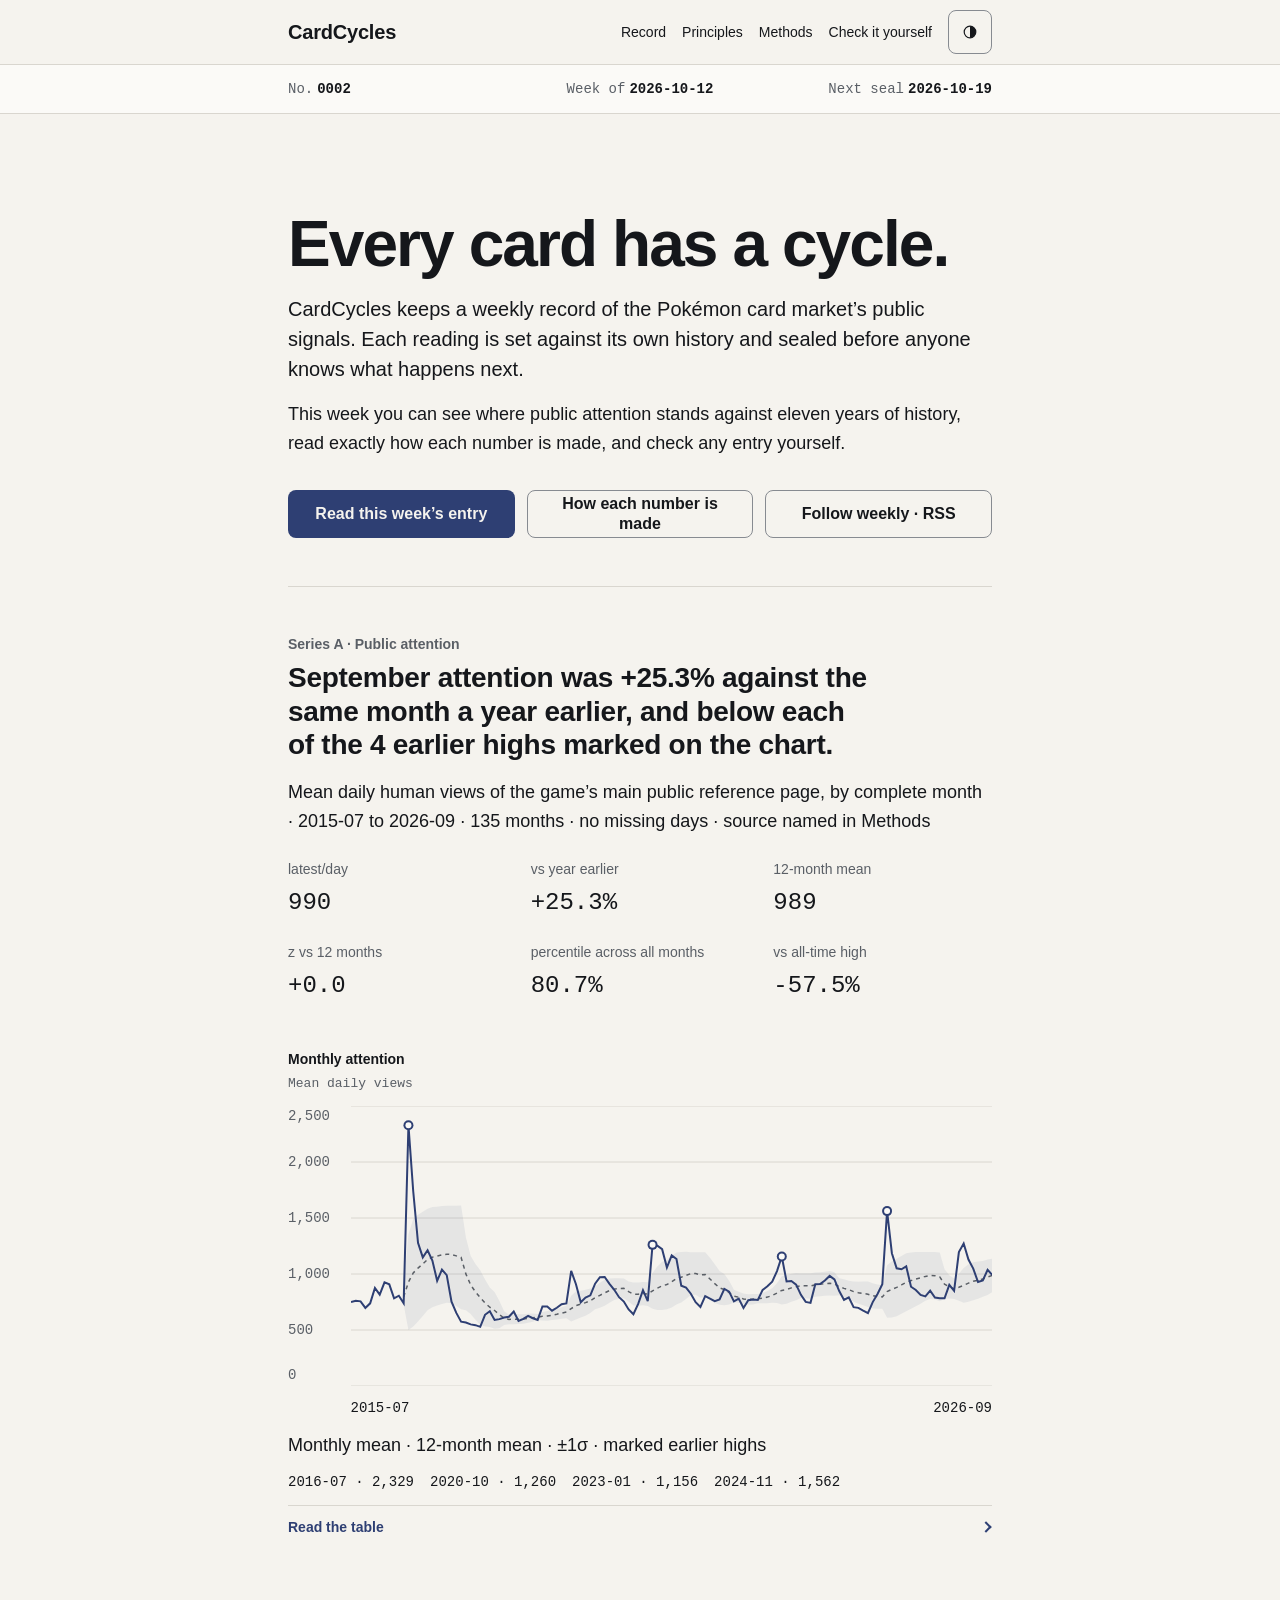
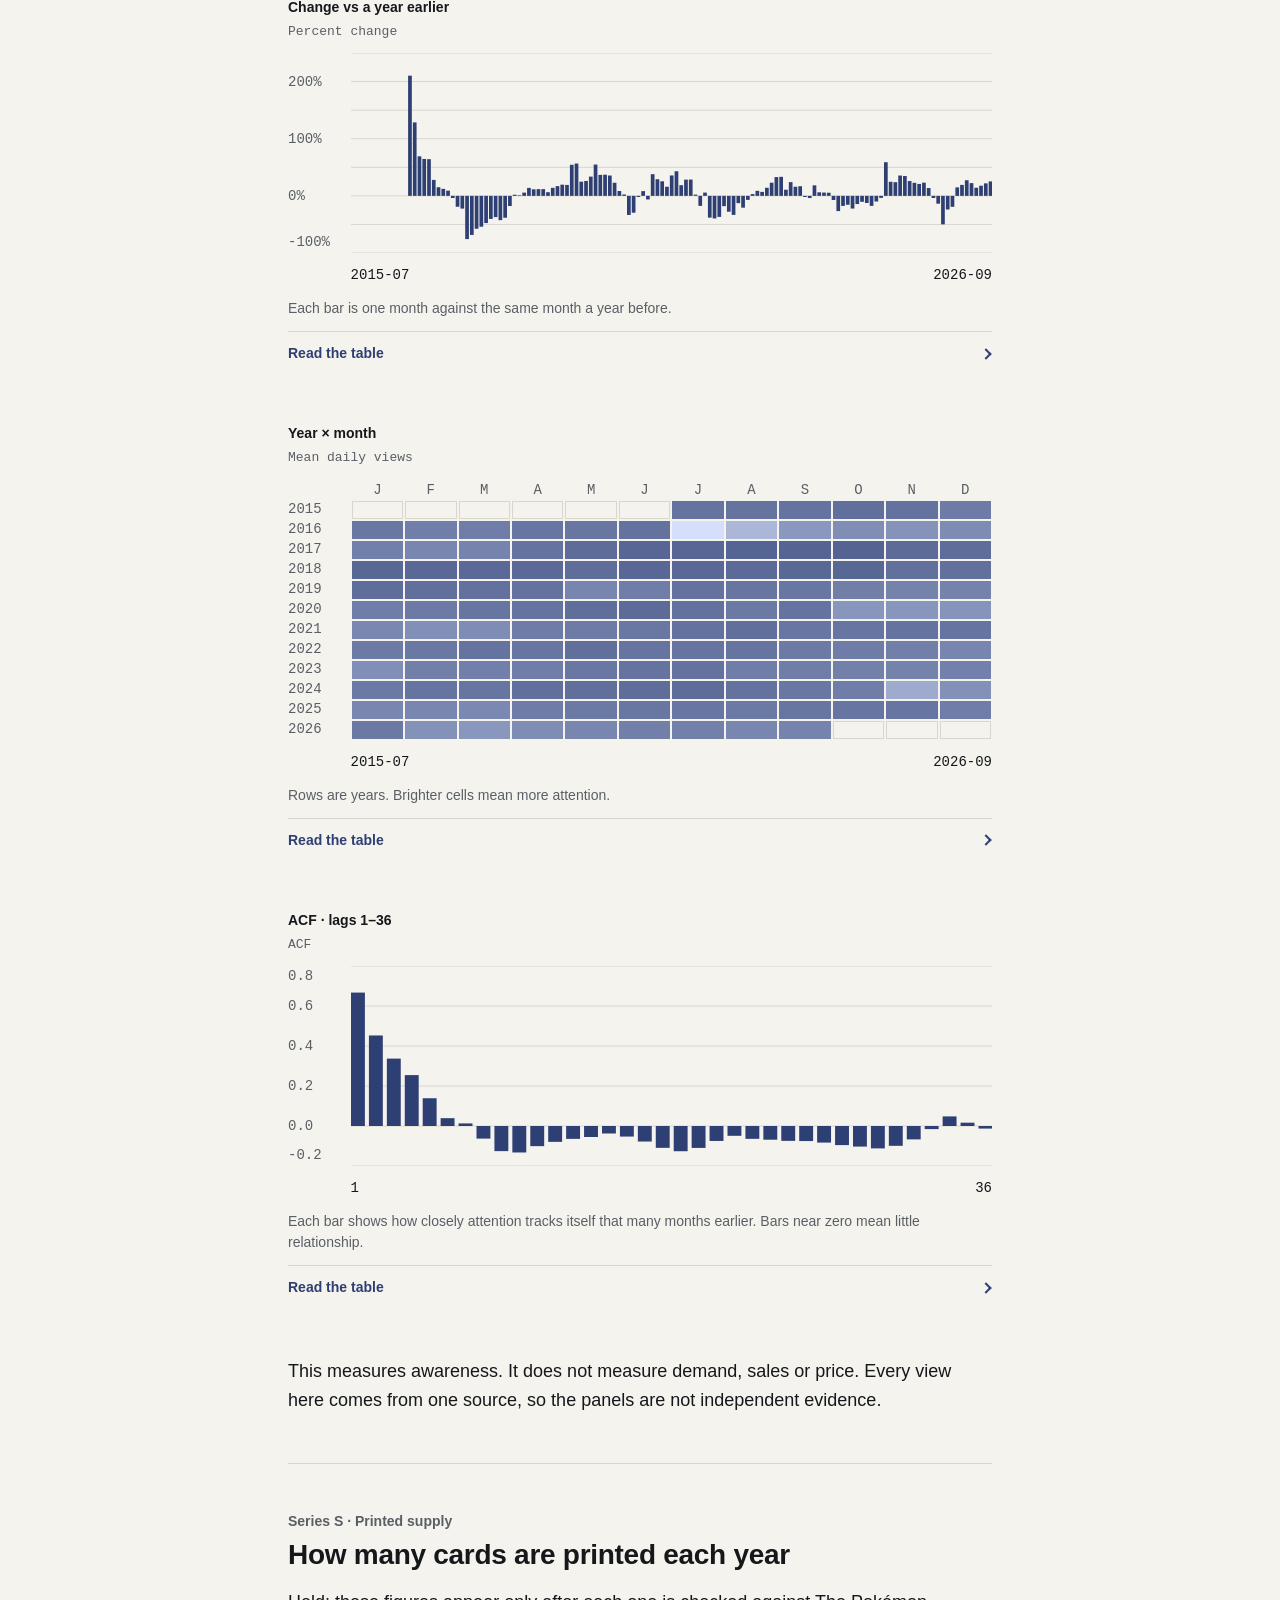
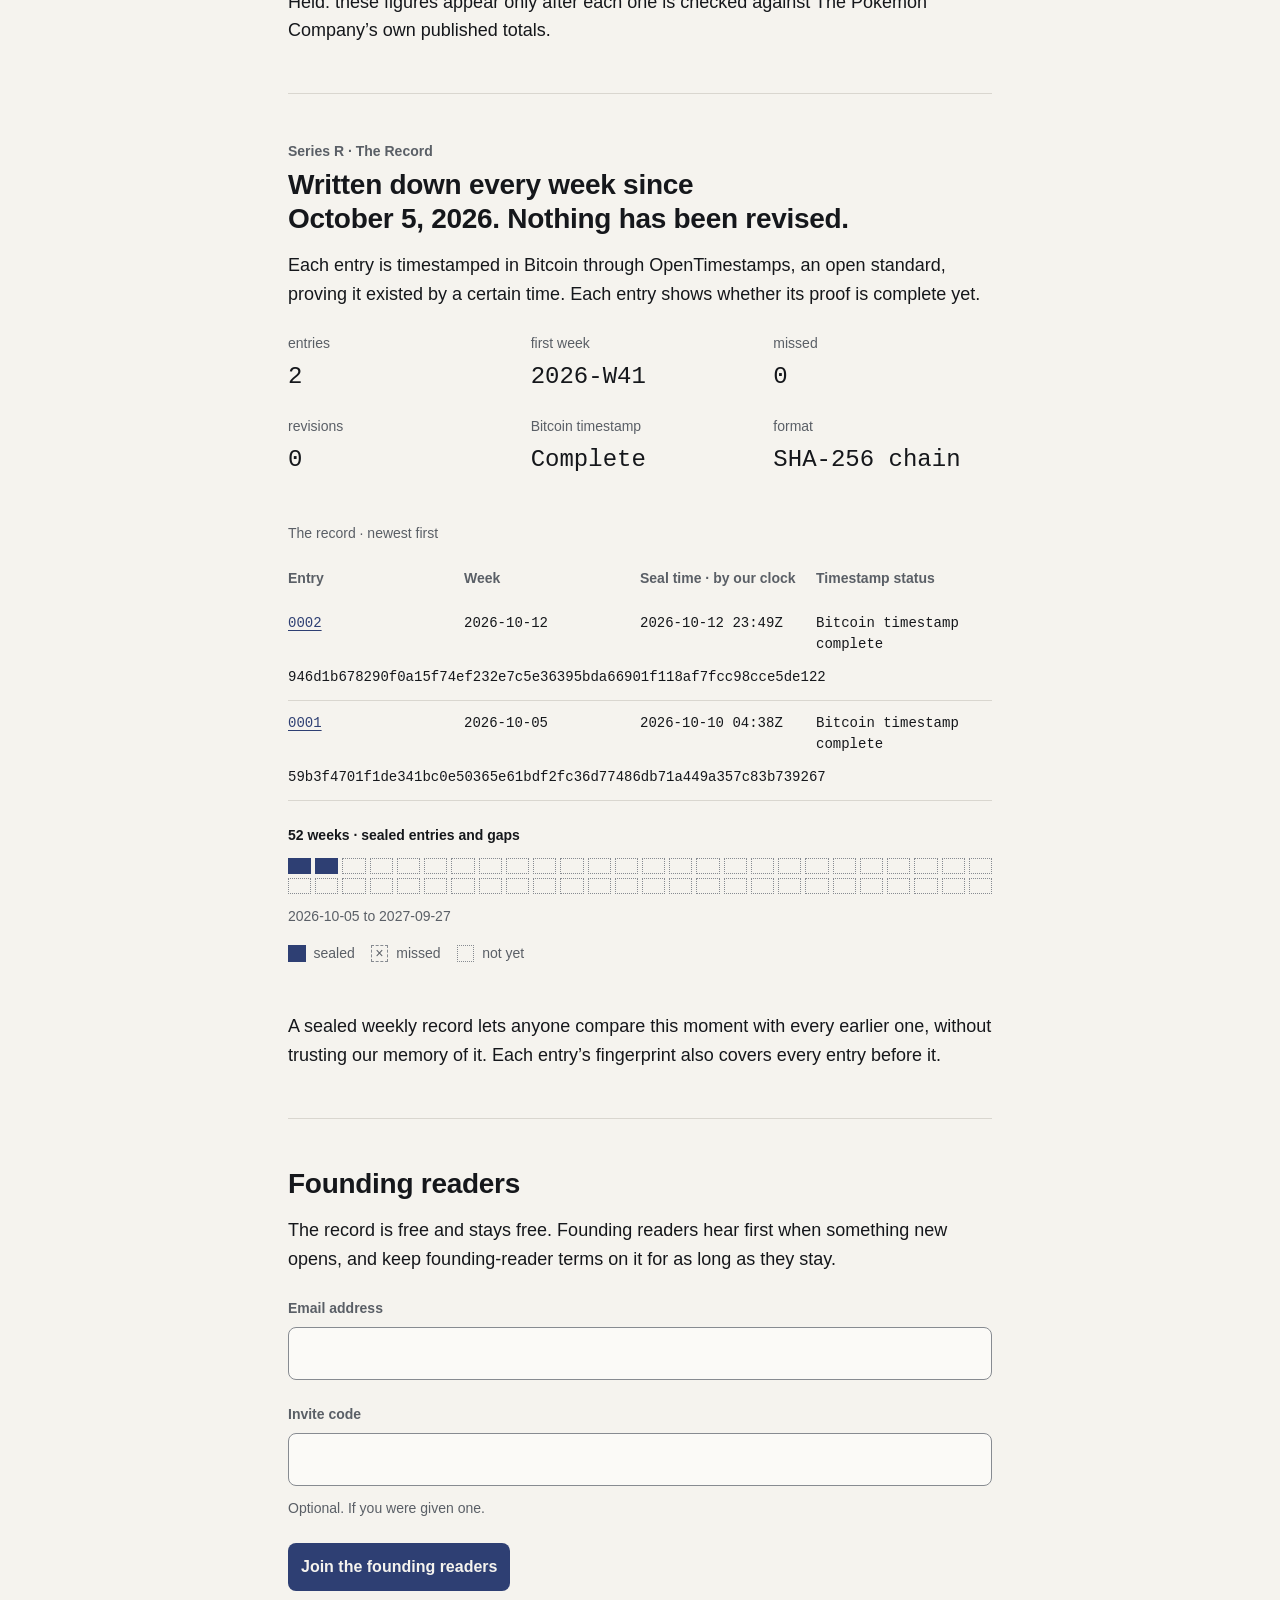
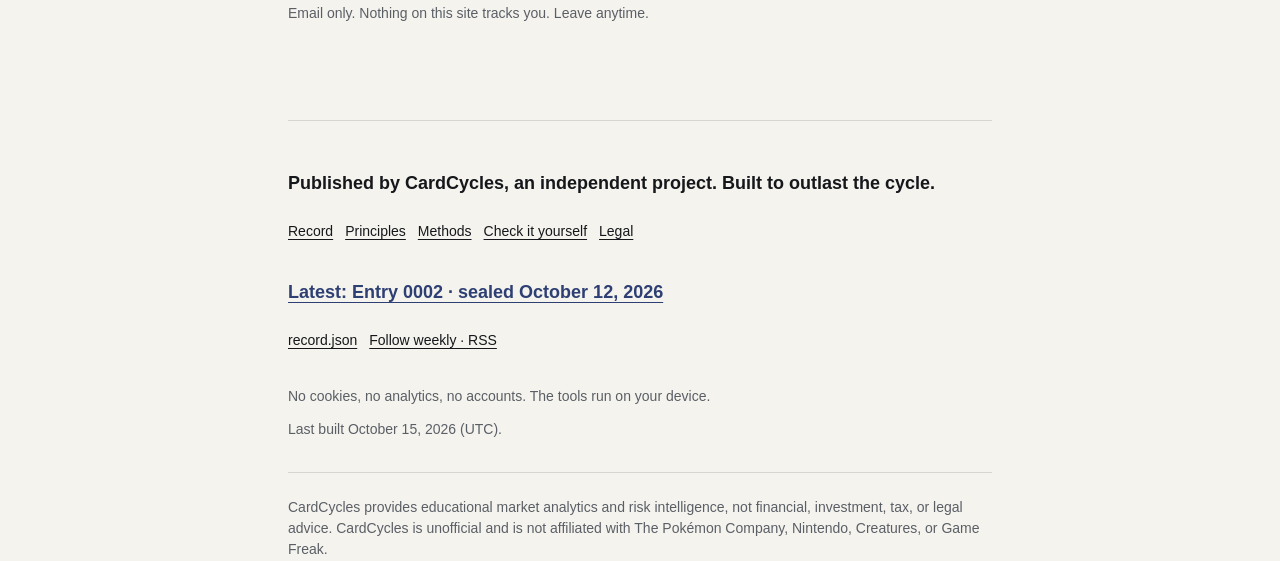
==== index.html @ 1f785a7b "Record: verified export 62bac39e300ef04c" ====
<!doctype html>
<html lang="en" class="no-js">
<head>
<meta charset="utf-8">
<meta name="viewport" content="width=device-width, initial-scale=1">
<meta http-equiv="Content-Security-Policy" content="default-src 'none'; script-src 'self'; style-src 'self' 'unsafe-inline'; img-src 'self' data:; connect-src 'self'; base-uri 'none'; form-action https://app.kit.com 'self'">
<meta name="referrer" content="no-referrer">
<meta name="color-scheme" content="light dark">
<title>CardCycles · The Cycle Record</title>
<meta name="description" content="A weekly, sealed and timestamped record of public attention to the Pokémon card market. Printed supply is held until verified.">
<link rel="canonical" href="https://cardcycles.com/">
<meta property="og:site_name" content="CardCycles">
<meta property="og:title" content="CardCycles · The Cycle Record">
<meta property="og:description" content="A weekly, sealed and timestamped record of public attention to the Pokémon card market. Printed supply is held until verified.">
<meta property="og:url" content="https://cardcycles.com/">
<meta property="og:type" content="website">
<meta property="og:image" content="https://cardcycles.com/assets/b62fcad23379.png">
<meta property="og:image:width" content="1200">
<meta property="og:image:height" content="630">
<meta name="twitter:card" content="summary_large_image">
<meta name="twitter:title" content="CardCycles · The Cycle Record">
<meta name="twitter:description" content="A weekly, sealed and timestamped record of public attention to the Pokémon card market. Printed supply is held until verified.">
<meta name="twitter:url" content="https://cardcycles.com/">
<meta name="twitter:image" content="https://cardcycles.com/assets/b62fcad23379.png">
<link rel="alternate" type="application/rss+xml" title="The Cycle Record · CardCycles" href="https://cardcycles.com/feed.xml">
<script type="application/ld+json">{"@context":"https://schema.org","@type":"WebSite","name":"CardCycles","url":"https://cardcycles.com/","description":"A weekly public record about the Pokémon card market, with entry fingerprints and timestamp-proof states. Unofficial. Not advice.","inLanguage":"en"}</script>
<link rel="icon" href="data:image/svg+xml,%3Csvg%20xmlns%3D%22http%3A%2F%2Fwww.w3.org%2F2000%2Fsvg%22%20width%3D%2232%22%20height%3D%2232%22%20viewBox%3D%220%200%2032%2032%22%3E%3Crect%20x%3D%226%22%20y%3D%224%22%20width%3D%2220%22%20height%3D%2224%22%20rx%3D%222%22%20fill%3D%22none%22%20stroke%3D%22%232E3F73%22%20stroke-width%3D%222%22%2F%3E%3Cpath%20d%3D%22M10%2011h12M10%2016h12M10%2021h8%22%20stroke%3D%22%235A5F66%22%20stroke-width%3D%222%22%20stroke-linecap%3D%22round%22%2F%3E%3C%2Fsvg%3E">
<link rel="stylesheet" href="/assets/ec065cbdace6.css">
<script src="/assets/6eaeb37964c0.js"></script>
</head>
<body>
<a class="skip" href="#content">Skip to content</a>
<header class="hdr"><div class="wrap"><a class="brand" href="/"><b>CardCycles</b></a><nav class="nav" aria-label="Site"><a class="lk" href="/record/">Record</a><a class="lk" href="/principles/">Principles</a><a class="lk" href="/methods/">Methods</a><a class="lk" href="/verify/">Check it yourself</a></nav><div class="tools"><button type="button" class="iconbtn" id="theme" aria-label="Switch to dark theme" title="Switch to dark theme"><svg viewBox="0 0 20 20" aria-hidden="true" focusable="false"><circle cx="10" cy="10" r="7.25" fill="none" stroke="currentColor" stroke-width="1.5"/><path d="M10 2.75a7.25 7.25 0 0 1 0 14.5z" fill="currentColor"/></svg></button><button type="button" class="menubtn" id="menubtn" aria-expanded="false" aria-controls="sheet"><span class="sr" data-menu-label>Menu</span><svg viewBox="0 0 16 16" aria-hidden="true" focusable="false"><path d="M2 4h12M2 8h12M2 12h12" fill="none" stroke="currentColor" stroke-width="1.5"/></svg></button></div></div></header>
<nav class="sheet" id="sheet" aria-label="Site menu" hidden><a class="lk" href="/record/">Record</a><a class="lk" href="/principles/">Principles</a><a class="lk" href="/methods/">Methods</a><a class="lk" href="/verify/">Check it yourself</a></nav>
<section class="i-status" aria-label="Record status"><div class="wrap"><span class="seg"><span class="status-label">No.</span> <span class="status-value">0002</span></span><span class="seg"><span class="status-label">Week of</span> <span class="status-value">2026-10-12</span></span><span class="seg"><span class="status-label">Next seal</span> <span class="status-value">2026-10-19</span></span></div></section>
<main class="wrap" id="content" tabindex="-1">
<section class="wrap i-hero page-head"><h1>Every card has a cycle.</h1><p class="lede">CardCycles keeps a weekly record of the Pokémon card market’s public signals. Each reading is set against its own history and sealed before anyone knows what happens next.</p><p class="i-sub">This week you can see where public attention stands against eleven years of history, read exactly how each number is made, and check any entry yourself.</p><div class="btns all-or-stack"><a class="btn btn-p" href="/record/0002/">Read this week’s entry</a><a class="btn btn-s" href="/methods/">How each number is made</a><a class="btn btn-s" href="/record/#follow">Follow weekly · RSS</a></div></section><section class="wrap i-section layout-section" data-c25-section id="series-a"><div class="i-card"><p class="eyebrow">Series A · Public attention</p><h2>September attention was +25.3% against the same month a year earlier, and below each of the 4 earlier highs marked on the chart.</h2><p class="i-definition">Mean daily human views of the game’s main public reference page, by complete month · 2015-07 to 2026-09 · 135 months · no missing days · source named in Methods</p><dl class="i-stats layout-grid" data-c25-grid="stats"><div><dt>latest/day</dt><dd>990</dd></div><div><dt>vs year earlier</dt><dd>+25.3%</dd></div><div><dt>12-month mean</dt><dd>989</dd></div><div><dt>z vs 12 months</dt><dd>+0.0</dd></div><div><dt>percentile across all months</dt><dd>80.7%</dd></div><div><dt>vs all-time high</dt><dd>-57.5%</dd></div></dl><figure class="i-main-chart"><figcaption>Monthly attention</figcaption><p class="i-mini-unit">Mean daily views</p><div class="i-plot"><div class="i-scale"><span class="edge-top" style="--y:0.000000000%">2,500</span><span style="--y:20.000000000%">2,000</span><span style="--y:40.000000000%">1,500</span><span style="--y:60.000000000%">1,000</span><span style="--y:80.000000000%">500</span><span class="edge-bottom" style="--y:100.000000000%">0</span></div><div><svg class="i-svg" viewBox="0 0 960 280" width="960" height="280" preserveAspectRatio="none" role="img" aria-label="Monthly attention"><title>Monthly attention</title><path class="i-grid i-zero" d="M0 280 H960"/><path class="i-grid" d="M0 224 H960"/><path class="i-grid" d="M0 168 H960"/><path class="i-grid" d="M0 112 H960"/><path class="i-grid" d="M0 56 H960"/><path class="i-grid" d="M0 0 H960"/><path class="i-band" d="M78.806 183.061 L85.9701 128.165 L93.1343 113.37 L100.299 108.626 L107.463 105.75 L114.627 102.631 L121.791 101.066 L128.955 100.636 L136.119 100.02 L143.284 99.6474 L150.448 99.6644 L157.612 99.6751 L164.776 99.5336 L171.94 131.569 L179.104 150.012 L186.269 157.958 L193.433 164.289 L200.597 173.419 L207.761 181.403 L214.925 186.108 L222.09 194.888 L229.254 205.335 L236.418 208.658 L243.582 208.36 L250.746 208.327 L257.91 208.13 L265.075 207.649 L272.239 207.576 L279.403 207.977 L286.567 206.119 L293.731 205.077 L300.896 204.26 L308.06 203.072 L315.224 201.374 L322.388 199.814 L329.552 189.688 L336.716 185.596 L343.881 184.79 L351.045 183.638 L358.209 182.5 L365.373 180.125 L372.537 176.756 L379.701 173.841 L386.866 172.589 L394.03 172.257 L401.194 172.328 L408.358 172.392 L415.522 175.538 L422.687 176.559 L429.851 176.59 L437.015 175.976 L444.179 176.273 L451.343 166.905 L458.507 160.533 L465.672 155.788 L472.836 153.894 L480 149.842 L487.164 146.417 L494.328 145.913 L501.493 145.749 L508.657 146.279 L515.821 146.335 L522.985 146.181 L530.149 146.206 L537.313 151.718 L544.478 158.139 L551.642 164.966 L558.806 167.899 L565.97 174.761 L573.134 183.799 L580.299 185.673 L587.463 187.446 L594.627 188.207 L601.791 188.055 L608.955 188.015 L616.119 186.928 L623.284 184.965 L630.448 182.149 L637.612 177.305 L644.776 170.31 L651.94 169.264 L659.104 167.86 L666.269 167.059 L673.433 167.25 L680.597 167.217 L687.761 167.16 L694.925 166.553 L702.09 166.159 L709.254 165.66 L716.418 165 L723.582 166.177 L730.746 172.349 L737.91 173.334 L745.075 174.678 L752.239 175.529 L759.403 175.663 L766.567 175.549 L773.731 175.42 L780.896 177.13 L788.06 178.455 L795.224 179.14 L802.388 159.312 L809.552 155.184 L816.716 152.711 L823.881 150.021 L831.045 147.295 L838.209 146.516 L845.373 146.061 L852.537 145.955 L859.701 146.102 L866.866 145.963 L874.03 146.005 L881.194 146.446 L888.358 163.248 L895.522 169.156 L902.687 172.435 L909.851 167.692 L917.015 161.912 L924.179 158.272 L931.343 156.222 L938.507 155.584 L945.672 154.904 L952.836 153.377 L960 152.604 L960 185.952 L952.836 188.908 L945.672 190.858 L938.507 192.83 L931.343 194.351 L924.179 195.868 L917.015 196.751 L909.851 194.794 L902.687 192.929 L895.522 192.449 L888.358 193.076 L881.194 195.352 L874.03 193.467 L866.866 192.935 L859.701 194.707 L852.537 197.653 L845.373 200.167 L838.209 202.683 L831.045 205.307 L823.881 207.726 L816.716 210.139 L809.552 211.453 L802.388 211.702 L795.224 202.677 L788.06 202.738 L780.896 202.386 L773.731 201.114 L766.567 199.26 L759.403 197.688 L752.239 195.65 L745.075 192.744 L737.91 191.369 L730.746 189.29 L723.582 189.711 L716.418 189.496 L709.254 189.787 L702.09 190.243 L694.925 190.844 L687.761 192.874 L680.597 192.269 L673.433 191.959 L666.269 194.336 L659.104 195.863 L651.94 197.854 L644.776 198.495 L637.612 196.891 L630.448 196.779 L623.284 197.22 L616.119 197.313 L608.955 197.271 L601.791 198.393 L594.627 198.673 L587.463 198.353 L580.299 196.736 L573.134 196.478 L565.97 198.459 L558.806 199.289 L551.642 198.659 L544.478 197.091 L537.313 194.262 L530.149 190.81 L522.985 191.643 L515.821 188.688 L508.657 189.036 L501.493 192.979 L494.328 196.443 L487.164 198.564 L480 201.504 L472.836 203.177 L465.672 204.004 L458.507 203.892 L451.343 202.793 L444.179 199.895 L437.015 199.244 L429.851 199.85 L422.687 199.609 L415.522 195.626 L408.358 192.362 L401.194 192.75 L394.03 193.979 L386.866 196.638 L379.701 199.856 L372.537 201.85 L365.373 203.343 L358.209 207.005 L351.045 209.674 L343.881 211.572 L336.716 213.541 L329.552 215.578 L322.388 212.207 L315.224 212.857 L308.06 213.392 L300.896 214.1 L293.731 214.826 L286.567 214.581 L279.403 214.12 L272.239 215.677 L265.075 216.764 L257.91 217.714 L250.746 218.116 L243.582 218.195 L236.418 218.137 L229.254 218.956 L222.09 222.33 L214.925 222.87 L207.761 221.061 L200.597 220.59 L193.433 218.963 L186.269 213.725 L179.104 207.933 L171.94 204.186 L164.776 203.329 L157.612 200.111 L150.448 197.256 L143.284 196.714 L136.119 197.881 L128.955 199.382 L121.791 201.252 L114.627 204.253 L107.463 209.977 L100.299 215.511 L93.1343 220.532 L85.9701 223.993 L78.806 198.561 Z"/><path class="i-mean" d="M78.806 190.811 L85.9701 176.079 L93.1343 166.951 L100.299 162.068 L107.463 157.864 L114.627 153.442 L121.791 151.159 L128.955 150.009 L136.119 148.95 L143.284 148.181 L150.448 148.46 L157.612 149.893 L164.776 151.431 L171.94 167.877 L179.104 178.973 L186.269 185.841 L193.433 191.626 L200.597 197.005 L207.761 201.232 L214.925 204.489 L222.09 208.609 L229.254 212.145 L236.418 213.398 L243.582 213.277 L250.746 213.221 L257.91 212.922 L265.075 212.207 L272.239 211.627 L279.403 211.049 L286.567 210.35 L293.731 209.952 L300.896 209.18 L308.06 208.232 L315.224 207.115 L322.388 206.011 L329.552 202.633 L336.716 199.568 L343.881 198.181 L351.045 196.656 L358.209 194.752 L365.373 191.734 L372.537 189.303 L379.701 186.849 L386.866 184.613 L394.03 183.118 L401.194 182.539 L408.358 182.377 L415.522 185.582 L422.687 188.084 L429.851 188.22 L437.015 187.61 L444.179 188.084 L451.343 184.849 L458.507 182.213 L465.672 179.896 L472.836 178.536 L480 175.673 L487.164 172.49 L494.328 171.178 L501.493 169.364 L508.657 167.657 L515.821 167.512 L522.985 168.912 L530.149 168.508 L537.313 172.99 L544.478 177.615 L551.642 181.813 L558.806 183.594 L565.97 186.61 L573.134 190.138 L580.299 191.204 L587.463 192.9 L594.627 193.44 L601.791 193.224 L608.955 192.643 L616.119 192.121 L623.284 191.092 L630.448 189.464 L637.612 187.098 L644.776 184.402 L651.94 183.559 L659.104 181.862 L666.269 180.698 L673.433 179.604 L680.597 179.743 L687.761 180.017 L694.925 178.698 L702.09 178.201 L709.254 177.723 L716.418 177.248 L723.582 177.944 L730.746 180.819 L737.91 182.352 L745.075 183.711 L752.239 185.589 L759.403 186.676 L766.567 187.404 L773.731 188.267 L780.896 189.758 L788.06 190.596 L795.224 190.908 L802.388 185.507 L809.552 183.318 L816.716 181.425 L823.881 178.873 L831.045 176.301 L838.209 174.6 L845.373 173.114 L852.537 171.804 L859.701 170.405 L866.866 169.449 L874.03 169.736 L881.194 170.899 L888.358 178.162 L895.522 180.802 L902.687 182.682 L909.851 181.243 L917.015 179.331 L924.179 177.07 L931.343 175.287 L938.507 174.207 L945.672 172.881 L952.836 171.143 L960 169.278"/><path class="i-line" d="M0 195.957 L7.16418 194.775 L14.3284 195.328 L21.4925 201.875 L28.6567 197.344 L35.8209 181.863 L42.9851 188.622 L50.1493 176.381 L57.3134 178.333 L64.4776 192.353 L71.6418 189.714 L78.806 197.187 L85.9701 19.1737 L93.1343 85.2392 L100.299 136.737 L107.463 151.417 L114.627 144.286 L121.791 154.466 L128.955 174.821 L136.119 163.676 L143.284 169.098 L150.448 195.705 L157.612 206.911 L164.776 215.645 L171.94 216.525 L179.104 218.386 L186.269 219.162 L193.433 220.835 L200.597 208.828 L207.761 205.188 L214.925 213.909 L222.09 213.116 L229.254 211.535 L236.418 210.732 L243.582 205.466 L250.746 214.977 L257.91 212.93 L265.075 209.801 L272.239 212.206 L279.403 213.895 L286.567 200.446 L293.731 200.408 L300.896 204.646 L308.06 201.74 L315.224 198.139 L322.388 197.475 L329.552 164.933 L336.716 178.203 L343.881 196.278 L351.045 191.502 L358.209 189.366 L365.373 177.675 L372.537 171.274 L379.701 170.952 L386.866 177.82 L394.03 183.796 L401.194 191.198 L408.358 195.522 L415.522 203.396 L422.687 208.227 L429.851 197.915 L437.015 184.175 L444.179 195.059 L451.343 138.851 L458.507 139.642 L465.672 143.15 L472.836 161.5 L480 149.444 L487.164 153.003 L494.328 179.775 L501.493 181.628 L508.657 187.746 L515.821 196.166 L522.985 200.982 L530.149 190.213 L537.313 192.633 L544.478 195.141 L551.642 193.522 L558.806 182.874 L565.97 185.636 L573.134 195.342 L580.299 192.569 L587.463 201.972 L594.627 194.23 L601.791 193.569 L608.955 194.017 L616.119 183.941 L623.284 180.291 L630.448 175.609 L637.612 165.124 L644.776 150.528 L651.94 175.512 L659.104 174.977 L666.269 178.606 L673.433 188.846 L680.597 195.895 L687.761 196.856 L694.925 178.196 L702.09 177.968 L709.254 174.561 L716.418 169.911 L723.582 173.47 L730.746 185.035 L737.91 193.899 L745.075 191.292 L752.239 201.141 L759.403 201.882 L766.567 204.643 L773.731 207.207 L780.896 196.083 L788.06 188.033 L795.224 178.3 L802.388 105.101 L809.552 147.204 L816.716 162.317 L823.881 163.276 L831.045 160.424 L838.209 180.727 L845.373 184.052 L852.537 188.929 L859.701 190.411 L866.866 184.619 L874.03 191.475 L881.194 192.253 L888.358 192.259 L895.522 178.886 L902.687 184.872 L909.851 146.008 L917.015 137.485 L924.179 153.589 L931.343 162.653 L938.507 175.974 L945.672 174.496 L952.836 163.758 L960 169.098"/><g class="i-high-pt"><title>Earlier high · 2016-07</title><path class="i-high" d="M85.9701 19.1737h0" stroke-linecap="round" vector-effect="non-scaling-stroke"/><path class="i-high-center" d="M85.9701 19.1737h0" stroke-linecap="round" vector-effect="non-scaling-stroke"/></g><g class="i-high-pt"><title>Earlier high · 2020-10</title><path class="i-high" d="M451.343 138.851h0" stroke-linecap="round" vector-effect="non-scaling-stroke"/><path class="i-high-center" d="M451.343 138.851h0" stroke-linecap="round" vector-effect="non-scaling-stroke"/></g><g class="i-high-pt"><title>Earlier high · 2023-01</title><path class="i-high" d="M644.776 150.528h0" stroke-linecap="round" vector-effect="non-scaling-stroke"/><path class="i-high-center" d="M644.776 150.528h0" stroke-linecap="round" vector-effect="non-scaling-stroke"/></g><g class="i-high-pt"><title>Earlier high · 2024-11</title><path class="i-high" d="M802.388 105.101h0" stroke-linecap="round" vector-effect="non-scaling-stroke"/><path class="i-high-center" d="M802.388 105.101h0" stroke-linecap="round" vector-effect="non-scaling-stroke"/></g></svg><div class="i-axis"><span>2015-07</span><span>2026-09</span></div></div></div><div class="i-caption"><p>Monthly mean · 12-month mean · ±1σ · marked earlier highs</p><div class="i-high-labels"><span>2016-07 · 2,329</span><span>2020-10 · 1,260</span><span>2023-01 · 1,156</span><span>2024-11 · 1,562</span></div></div><details class="view-table"><summary>Read the table</summary><div class="tscroll" role="region" tabindex="0" aria-label="Monthly attention"><table class="tbl"><caption>Monthly attention</caption><thead><tr><th scope="col">Month</th><th scope="col">Mean/day</th><th scope="col">12-month mean</th><th scope="col">σ</th></tr></thead><tbody><tr><th scope="row">2026-09</th><td>990</td><td>989</td><td>149</td></tr><tr><th scope="row">2026-08</th><td>1,038</td><td>972</td><td>159</td></tr><tr><th scope="row">2026-07</th><td>942</td><td>956</td><td>161</td></tr><tr><th scope="row">2026-06</th><td>929</td><td>945</td><td>166</td></tr><tr><th scope="row">2026-05</th><td>1,048</td><td>935</td><td>170</td></tr><tr><th scope="row">2026-04</th><td>1,129</td><td>919</td><td>168</td></tr><tr><th scope="row">2026-03</th><td>1,272</td><td>899</td><td>156</td></tr><tr><th scope="row">2026-02</th><td>1,196</td><td>882</td><td>121</td></tr><tr><th scope="row">2026-01</th><td>849</td><td>869</td><td>91</td></tr><tr><th scope="row">2025-12</th><td>903</td><td>886</td><td>104</td></tr><tr><th scope="row">2025-11</th><td>783</td><td>909</td><td>133</td></tr><tr><th scope="row">2025-10</th><td>783</td><td>974</td><td>218</td></tr><tr><th scope="row">2025-09</th><td>790</td><td>984</td><td>212</td></tr><tr><th scope="row">2025-08</th><td>852</td><td>987</td><td>210</td></tr><tr><th scope="row">2025-07</th><td>800</td><td>979</td><td>217</td></tr><tr><th scope="row">2025-06</th><td>813</td><td>966</td><td>231</td></tr><tr><th scope="row">2025-05</th><td>857</td><td>954</td><td>242</td></tr><tr><th scope="row">2025-04</th><td>886</td><td>941</td><td>251</td></tr><tr><th scope="row">2025-03</th><td>1,068</td><td>926</td><td>259</td></tr><tr><th scope="row">2025-02</th><td>1,042</td><td>903</td><td>258</td></tr><tr><th scope="row">2025-01</th><td>1,051</td><td>880</td><td>256</td></tr><tr><th scope="row">2024-12</th><td>1,186</td><td>863</td><td>251</td></tr><tr><th scope="row">2024-11</th><td>1,562</td><td>844</td><td>234</td></tr><tr><th scope="row">2024-10</th><td>908</td><td>795</td><td>105</td></tr><tr><th scope="row">2024-09</th><td>821</td><td>798</td><td>108</td></tr><tr><th scope="row">2024-08</th><td>749</td><td>806</td><td>113</td></tr><tr><th scope="row">2024-07</th><td>650</td><td>819</td><td>115</td></tr><tr><th scope="row">2024-06</th><td>673</td><td>827</td><td>106</td></tr><tr><th scope="row">2024-05</th><td>697</td><td>833</td><td>98</td></tr><tr><th scope="row">2024-04</th><td>704</td><td>843</td><td>90</td></tr><tr><th scope="row">2024-03</th><td>792</td><td>860</td><td>81</td></tr><tr><th scope="row">2024-02</th><td>769</td><td>872</td><td>81</td></tr><tr><th scope="row">2024-01</th><td>848</td><td>886</td><td>76</td></tr><tr><th scope="row">2023-12</th><td>951</td><td>911</td><td>105</td></tr><tr><th scope="row">2023-11</th><td>983</td><td>917</td><td>109</td></tr><tr><th scope="row">2023-10</th><td>941</td><td>913</td><td>108</td></tr><tr><th scope="row">2023-09</th><td>911</td><td>909</td><td>108</td></tr><tr><th scope="row">2023-08</th><td>909</td><td>904</td><td>108</td></tr><tr><th scope="row">2023-07</th><td>742</td><td>893</td><td>115</td></tr><tr><th scope="row">2023-06</th><td>751</td><td>895</td><td>112</td></tr><tr><th scope="row">2023-05</th><td>814</td><td>896</td><td>110</td></tr><tr><th scope="row">2023-04</th><td>905</td><td>887</td><td>122</td></tr><tr><th scope="row">2023-03</th><td>938</td><td>876</td><td>125</td></tr><tr><th scope="row">2023-02</th><td>933</td><td>861</td><td>128</td></tr><tr><th scope="row">2023-01</th><td>1,156</td><td>854</td><td>126</td></tr><tr><th scope="row">2022-12</th><td>1,026</td><td>829</td><td>87</td></tr><tr><th scope="row">2022-11</th><td>932</td><td>808</td><td>65</td></tr><tr><th scope="row">2022-10</th><td>890</td><td>794</td><td>55</td></tr><tr><th scope="row">2022-09</th><td>858</td><td>785</td><td>46</td></tr><tr><th scope="row">2022-08</th><td>768</td><td>780</td><td>41</td></tr><tr><th scope="row">2022-07</th><td>772</td><td>775</td><td>46</td></tr><tr><th scope="row">2022-06</th><td>766</td><td>773</td><td>47</td></tr><tr><th scope="row">2022-05</th><td>697</td><td>778</td><td>49</td></tr><tr><th scope="row">2022-04</th><td>781</td><td>793</td><td>49</td></tr><tr><th scope="row">2022-03</th><td>756</td><td>802</td><td>57</td></tr><tr><th scope="row">2022-02</th><td>843</td><td>834</td><td>106</td></tr><tr><th scope="row">2022-01</th><td>867</td><td>861</td><td>140</td></tr><tr><th scope="row">2021-12</th><td>772</td><td>877</td><td>150</td></tr><tr><th scope="row">2021-11</th><td>758</td><td>914</td><td>174</td></tr><tr><th scope="row">2021-10</th><td>780</td><td>955</td><td>190</td></tr><tr><th scope="row">2021-09</th><td>802</td><td>995</td><td>199</td></tr><tr><th scope="row">2021-08</th><td>706</td><td>992</td><td>203</td></tr><tr><th scope="row">2021-07</th><td>749</td><td>1,004</td><td>189</td></tr><tr><th scope="row">2021-06</th><td>824</td><td>1,003</td><td>191</td></tr><tr><th scope="row">2021-05</th><td>878</td><td>988</td><td>211</td></tr><tr><th scope="row">2021-04</th><td>895</td><td>972</td><td>226</td></tr><tr><th scope="row">2021-03</th><td>1,134</td><td>960</td><td>233</td></tr><tr><th scope="row">2021-02</th><td>1,166</td><td>931</td><td>231</td></tr><tr><th scope="row">2021-01</th><td>1,058</td><td>906</td><td>220</td></tr><tr><th scope="row">2020-12</th><td>1,222</td><td>894</td><td>215</td></tr><tr><th scope="row">2020-11</th><td>1,253</td><td>873</td><td>194</td></tr><tr><th scope="row">2020-10</th><td>1,260</td><td>850</td><td>160</td></tr><tr><th scope="row">2020-09</th><td>758</td><td>821</td><td>105</td></tr><tr><th scope="row">2020-08</th><td>856</td><td>825</td><td>104</td></tr><tr><th scope="row">2020-07</th><td>733</td><td>819</td><td>104</td></tr><tr><th scope="row">2020-06</th><td>641</td><td>821</td><td>103</td></tr><tr><th scope="row">2020-05</th><td>684</td><td>843</td><td>90</td></tr><tr><th scope="row">2020-04</th><td>754</td><td>872</td><td>89</td></tr><tr><th scope="row">2020-03</th><td>793</td><td>870</td><td>91</td></tr><tr><th scope="row">2020-02</th><td>859</td><td>865</td><td>97</td></tr><tr><th scope="row">2020-01</th><td>912</td><td>852</td><td>107</td></tr><tr><th scope="row">2019-12</th><td>974</td><td>832</td><td>116</td></tr><tr><th scope="row">2019-11</th><td>971</td><td>810</td><td>112</td></tr><tr><th scope="row">2019-10</th><td>914</td><td>788</td><td>104</td></tr><tr><th scope="row">2019-09</th><td>809</td><td>761</td><td>109</td></tr><tr><th scope="row">2019-08</th><td>790</td><td>744</td><td>116</td></tr><tr><th scope="row">2019-07</th><td>748</td><td>731</td><td>120</td></tr><tr><th scope="row">2019-06</th><td>909</td><td>718</td><td>125</td></tr><tr><th scope="row">2019-05</th><td>1,027</td><td>691</td><td>116</td></tr><tr><th scope="row">2019-04</th><td>737</td><td>661</td><td>55</td></tr><tr><th scope="row">2019-03</th><td>731</td><td>651</td><td>51</td></tr><tr><th scope="row">2019-02</th><td>699</td><td>641</td><td>46</td></tr><tr><th scope="row">2019-01</th><td>673</td><td>632</td><td>44</td></tr><tr><th scope="row">2018-12</th><td>711</td><td>625</td><td>44</td></tr><tr><th scope="row">2018-11</th><td>710</td><td>622</td><td>38</td></tr><tr><th scope="row">2018-10</th><td>590</td><td>616</td><td>27</td></tr><tr><th scope="row">2018-09</th><td>605</td><td>610</td><td>36</td></tr><tr><th scope="row">2018-08</th><td>627</td><td>605</td><td>41</td></tr><tr><th scope="row">2018-07</th><td>599</td><td>599</td><td>43</td></tr><tr><th scope="row">2018-06</th><td>581</td><td>596</td><td>44</td></tr><tr><th scope="row">2018-05</th><td>665</td><td>596</td><td>44</td></tr><tr><th scope="row">2018-04</th><td>618</td><td>595</td><td>42</td></tr><tr><th scope="row">2018-03</th><td>611</td><td>606</td><td>61</td></tr><tr><th scope="row">2018-02</th><td>597</td><td>637</td><td>123</td></tr><tr><th scope="row">2018-01</th><td>590</td><td>674</td><td>164</td></tr><tr><th scope="row">2017-12</th><td>668</td><td>703</td><td>177</td></tr><tr><th scope="row">2017-11</th><td>635</td><td>741</td><td>211</td></tr><tr><th scope="row">2017-10</th><td>528</td><td>789</td><td>244</td></tr><tr><th scope="row">2017-09</th><td>543</td><td>841</td><td>249</td></tr><tr><th scope="row">2017-08</th><td>550</td><td>902</td><td>259</td></tr><tr><th scope="row">2017-07</th><td>567</td><td>1,001</td><td>324</td></tr><tr><th scope="row">2017-06</th><td>575</td><td>1,148</td><td>463</td></tr><tr><th scope="row">2017-05</th><td>653</td><td>1,162</td><td>448</td></tr><tr><th scope="row">2017-04</th><td>753</td><td>1,174</td><td>436</td></tr><tr><th scope="row">2017-03</th><td>990</td><td>1,177</td><td>433</td></tr><tr><th scope="row">2017-02</th><td>1,039</td><td>1,170</td><td>437</td></tr><tr><th scope="row">2017-01</th><td>939</td><td>1,161</td><td>441</td></tr><tr><th scope="row">2016-12</th><td>1,121</td><td>1,150</td><td>447</td></tr><tr><th scope="row">2016-11</th><td>1,212</td><td>1,130</td><td>454</td></tr><tr><th scope="row">2016-10</th><td>1,148</td><td>1,091</td><td>465</td></tr><tr><th scope="row">2016-09</th><td>1,279</td><td>1,053</td><td>477</td></tr><tr><th scope="row">2016-08</th><td>1,739</td><td>1,009</td><td>478</td></tr><tr><th scope="row">2016-07</th><td>2,329</td><td>928</td><td>428</td></tr><tr><th scope="row">2016-06</th><td>739</td><td>796</td><td>69</td></tr><tr><th scope="row">2016-05</th><td>806</td><td>—</td><td>—</td></tr><tr><th scope="row">2016-04</th><td>783</td><td>—</td><td>—</td></tr><tr><th scope="row">2016-03</th><td>908</td><td>—</td><td>—</td></tr><tr><th scope="row">2016-02</th><td>925</td><td>—</td><td>—</td></tr><tr><th scope="row">2016-01</th><td>816</td><td>—</td><td>—</td></tr><tr><th scope="row">2015-12</th><td>876</td><td>—</td><td>—</td></tr><tr><th scope="row">2015-11</th><td>738</td><td>—</td><td>—</td></tr><tr><th scope="row">2015-10</th><td>698</td><td>—</td><td>—</td></tr><tr><th scope="row">2015-09</th><td>756</td><td>—</td><td>—</td></tr><tr><th scope="row">2015-08</th><td>761</td><td>—</td><td>—</td></tr><tr><th scope="row">2015-07</th><td>750</td><td>—</td><td>—</td></tr></tbody></table></div></details></figure><div class="i-minis"><figure class="i-mini"><figcaption>Change vs a year earlier</figcaption><p class="i-mini-unit">Percent change</p><div class="i-plot"><div class="i-scale"><span style="--y:14.285714286%">200%</span><span style="--y:42.857142857%">100%</span><span style="--y:71.428571429%">0%</span><span class="edge-bottom" style="--y:100.000000000%">-100%</span></div><div><svg class="i-svg" viewBox="0 0 960 200" width="960" height="200" preserveAspectRatio="none" role="img" aria-label="Change vs a year earlier"><title>Change vs a year earlier</title><path class="i-grid" d="M0 200 H960"/><path class="i-grid" d="M0 171.429 H960"/><path class="i-grid i-zero" d="M0 142.857 H960"/><path class="i-grid" d="M0 114.286 H960"/><path class="i-grid" d="M0 85.7143 H960"/><path class="i-grid" d="M0 57.1429 H960"/><path class="i-grid" d="M0 28.5714 H960"/><path class="i-grid" d="M0 0 H960"/><rect class="i-bar" x="85.4734" y="22.6587" width="5.54667" height="120.198"><title>2016-07 · +210.3%</title></rect><rect class="i-bar" x="92.5962" y="69.4137" width="5.54667" height="73.4434"><title>2016-08 · +128.5%</title></rect><rect class="i-bar" x="99.719" y="103.316" width="5.54667" height="39.5414"><title>2016-09 · +69.2%</title></rect><rect class="i-bar" x="106.842" y="105.951" width="5.54667" height="36.9061"><title>2016-10 · +64.6%</title></rect><rect class="i-bar" x="113.965" y="106.176" width="5.54667" height="36.6809"><title>2016-11 · +64.2%</title></rect><rect class="i-bar" x="121.087" y="126.905" width="5.54667" height="15.9524"><title>2016-12 · +27.9%</title></rect><rect class="i-bar" x="128.21" y="134.227" width="5.54667" height="8.63062"><title>2017-01 · +15.1%</title></rect><rect class="i-bar" x="135.333" y="135.851" width="5.54667" height="7.00624"><title>2017-02 · +12.3%</title></rect><rect class="i-bar" x="142.456" y="137.667" width="5.54667" height="5.19037"><title>2017-03 · +9.1%</title></rect><rect class="i-bar" x="149.579" y="142.857" width="5.54667" height="2.18573"><title>2017-04 · -3.8%</title></rect><rect class="i-bar" x="156.701" y="142.857" width="5.54667" height="10.8844"><title>2017-05 · -19.0%</title></rect><rect class="i-bar" x="163.824" y="142.857" width="5.54667" height="12.7362"><title>2017-06 · -22.3%</title></rect><rect class="i-bar" x="170.947" y="142.857" width="5.54667" height="43.2365"><title>2017-07 · -75.7%</title></rect><rect class="i-bar" x="178.07" y="142.857" width="5.54667" height="39.0652"><title>2017-08 · -68.4%</title></rect><rect class="i-bar" x="185.192" y="142.857" width="5.54667" height="32.8764"><title>2017-09 · -57.5%</title></rect><rect class="i-bar" x="192.315" y="142.857" width="5.54667" height="30.8498"><title>2017-10 · -54.0%</title></rect><rect class="i-bar" x="199.438" y="142.857" width="5.54667" height="27.1756"><title>2017-11 · -47.6%</title></rect><rect class="i-bar" x="206.561" y="142.857" width="5.54667" height="23.0884"><title>2017-12 · -40.4%</title></rect><rect class="i-bar" x="213.684" y="142.857" width="5.54667" height="21.2362"><title>2018-01 · -37.2%</title></rect><rect class="i-bar" x="220.806" y="142.857" width="5.54667" height="24.2868"><title>2018-02 · -42.5%</title></rect><rect class="i-bar" x="227.929" y="142.857" width="5.54667" height="21.866"><title>2018-03 · -38.3%</title></rect><rect class="i-bar" x="235.052" y="142.857" width="5.54667" height="10.1865"><title>2018-04 · -17.8%</title></rect><rect class="i-bar" x="242.175" y="141.727" width="5.54667" height="1.12986"><title>2018-05 · +2.0%</title></rect><rect class="i-bar" x="249.298" y="142.264" width="5.54667" height="0.593373"><title>2018-06 · +1.0%</title></rect><rect class="i-bar" x="256.42" y="139.621" width="5.54667" height="3.23622"><title>2018-07 · +5.7%</title></rect><rect class="i-bar" x="263.543" y="134.896" width="5.54667" height="7.96127"><title>2018-08 · +13.9%</title></rect><rect class="i-bar" x="270.666" y="136.324" width="5.54667" height="6.53272"><title>2018-09 · +11.4%</title></rect><rect class="i-bar" x="277.789" y="136.154" width="5.54667" height="6.70319"><title>2018-10 · +11.7%</title></rect><rect class="i-bar" x="284.911" y="136.128" width="5.54667" height="6.72921"><title>2018-11 · +11.8%</title></rect><rect class="i-bar" x="292.034" y="139.206" width="5.54667" height="3.65094"><title>2018-12 · +6.4%</title></rect><rect class="i-bar" x="299.157" y="134.848" width="5.54667" height="8.00931"><title>2019-01 · +14.0%</title></rect><rect class="i-bar" x="306.28" y="133.138" width="5.54667" height="9.71917"><title>2019-02 · +17.0%</title></rect><rect class="i-bar" x="313.403" y="131.676" width="5.54667" height="11.1813"><title>2019-03 · +19.6%</title></rect><rect class="i-bar" x="320.525" y="131.921" width="5.54667" height="10.9364"><title>2019-04 · +19.1%</title></rect><rect class="i-bar" x="327.648" y="111.782" width="5.54667" height="31.0754"><title>2019-05 · +54.4%</title></rect><rect class="i-bar" x="334.771" y="110.541" width="5.54667" height="32.3165"><title>2019-06 · +56.6%</title></rect><rect class="i-bar" x="341.894" y="128.67" width="5.54667" height="14.1872"><title>2019-07 · +24.8%</title></rect><rect class="i-bar" x="349.017" y="127.961" width="5.54667" height="14.896"><title>2019-08 · +26.1%</title></rect><rect class="i-bar" x="356.139" y="123.605" width="5.54667" height="19.2522"><title>2019-09 · +33.7%</title></rect><rect class="i-bar" x="363.262" y="111.548" width="5.54667" height="31.3088"><title>2019-10 · +54.8%</title></rect><rect class="i-bar" x="370.385" y="121.903" width="5.54667" height="20.9543"><title>2019-11 · +36.7%</title></rect><rect class="i-bar" x="377.508" y="121.709" width="5.54667" height="21.1478"><title>2019-12 · +37.0%</title></rect><rect class="i-bar" x="384.63" y="122.515" width="5.54667" height="20.3426"><title>2020-01 · +35.6%</title></rect><rect class="i-bar" x="391.753" y="129.755" width="5.54667" height="13.1022"><title>2020-02 · +22.9%</title></rect><rect class="i-bar" x="398.876" y="138.012" width="5.54667" height="4.84471"><title>2020-03 · +8.5%</title></rect><rect class="i-bar" x="405.999" y="141.505" width="5.54667" height="1.35199"><title>2020-04 · +2.4%</title></rect><rect class="i-bar" x="413.122" y="142.857" width="5.54667" height="19.1008"><title>2020-05 · -33.4%</title></rect><rect class="i-bar" x="420.244" y="142.857" width="5.54667" height="16.8534"><title>2020-06 · -29.5%</title></rect><rect class="i-bar" x="427.367" y="142.857" width="5.54667" height="1.11706"><title>2020-07 · -2.0%</title></rect><rect class="i-bar" x="434.49" y="138.126" width="5.54667" height="4.73099"><title>2020-08 · +8.3%</title></rect><rect class="i-bar" x="441.613" y="142.857" width="5.54667" height="3.58952"><title>2020-09 · -6.3%</title></rect><rect class="i-bar" x="448.736" y="121.176" width="5.54667" height="21.6813"><title>2020-10 · +37.9%</title></rect><rect class="i-bar" x="455.858" y="126.232" width="5.54667" height="16.6251"><title>2020-11 · +29.1%</title></rect><rect class="i-bar" x="462.981" y="128.289" width="5.54667" height="14.5683"><title>2020-12 · +25.5%</title></rect><rect class="i-bar" x="470.104" y="133.731" width="5.54667" height="9.12645"><title>2021-01 · +16.0%</title></rect><rect class="i-bar" x="477.227" y="122.453" width="5.54667" height="20.4041"><title>2021-02 · +35.7%</title></rect><rect class="i-bar" x="484.349" y="118.279" width="5.54667" height="24.5785"><title>2021-03 · +43.0%</title></rect><rect class="i-bar" x="491.472" y="132.205" width="5.54667" height="10.6518"><title>2021-04 · +18.6%</title></rect><rect class="i-bar" x="498.595" y="126.62" width="5.54667" height="16.2376"><title>2021-05 · +28.4%</title></rect><rect class="i-bar" x="505.718" y="126.551" width="5.54667" height="16.3061"><title>2021-06 · +28.5%</title></rect><rect class="i-bar" x="512.841" y="141.64" width="5.54667" height="1.2173"><title>2021-07 · +2.1%</title></rect><rect class="i-bar" x="519.963" y="142.857" width="5.54667" height="10.0226"><title>2021-08 · -17.5%</title></rect><rect class="i-bar" x="527.086" y="139.597" width="5.54667" height="3.26"><title>2021-09 · +5.7%</title></rect><rect class="i-bar" x="534.209" y="142.857" width="5.54667" height="21.773"><title>2021-10 · -38.1%</title></rect><rect class="i-bar" x="541.332" y="142.857" width="5.54667" height="22.5951"><title>2021-11 · -39.5%</title></rect><rect class="i-bar" x="548.455" y="142.857" width="5.54667" height="21.0329"><title>2021-12 · -36.8%</title></rect><rect class="i-bar" x="555.577" y="142.857" width="5.54667" height="10.3069"><title>2022-01 · -18.0%</title></rect><rect class="i-bar" x="562.7" y="142.857" width="5.54667" height="15.8408"><title>2022-02 · -27.7%</title></rect><rect class="i-bar" x="569.823" y="142.857" width="5.54667" height="19.0509"><title>2022-03 · -33.3%</title></rect><rect class="i-bar" x="576.946" y="142.857" width="5.54667" height="7.29452"><title>2022-04 · -12.8%</title></rect><rect class="i-bar" x="584.068" y="142.857" width="5.54667" height="11.8177"><title>2022-05 · -20.7%</title></rect><rect class="i-bar" x="591.191" y="142.857" width="5.54667" height="4.01672"><title>2022-06 · -7.0%</title></rect><rect class="i-bar" x="598.314" y="141.087" width="5.54667" height="1.77063"><title>2022-07 · +3.1%</title></rect><rect class="i-bar" x="605.437" y="137.82" width="5.54667" height="5.03733"><title>2022-08 · +8.8%</title></rect><rect class="i-bar" x="612.56" y="138.865" width="5.54667" height="3.99168"><title>2022-09 · +7.0%</title></rect><rect class="i-bar" x="619.682" y="134.785" width="5.54667" height="8.07212"><title>2022-10 · +14.1%</title></rect><rect class="i-bar" x="626.805" y="129.704" width="5.54667" height="13.1532"><title>2022-11 · +23.0%</title></rect><rect class="i-bar" x="633.928" y="124.093" width="5.54667" height="18.7643"><title>2022-12 · +32.8%</title></rect><rect class="i-bar" x="641.051" y="123.827" width="5.54667" height="19.0306"><title>2023-01 · +33.3%</title></rect><rect class="i-bar" x="648.174" y="136.726" width="5.54667" height="6.13067"><title>2023-02 · +10.7%</title></rect><rect class="i-bar" x="655.296" y="129.11" width="5.54667" height="13.7468"><title>2023-03 · +24.1%</title></rect><rect class="i-bar" x="662.419" y="133.731" width="5.54667" height="9.12568"><title>2023-04 · +16.0%</title></rect><rect class="i-bar" x="669.542" y="133.245" width="5.54667" height="9.61245"><title>2023-05 · +16.8%</title></rect><rect class="i-bar" x="676.665" y="142.857" width="5.54667" height="1.10933"><title>2023-06 · -1.9%</title></rect><rect class="i-bar" x="683.787" y="142.857" width="5.54667" height="2.17364"><title>2023-07 · -3.8%</title></rect><rect class="i-bar" x="690.91" y="132.343" width="5.54667" height="10.5142"><title>2023-08 · +18.4%</title></rect><rect class="i-bar" x="698.033" y="139.304" width="5.54667" height="3.55338"><title>2023-09 · +6.2%</title></rect><rect class="i-bar" x="705.156" y="139.573" width="5.54667" height="3.28388"><title>2023-10 · +5.7%</title></rect><rect class="i-bar" x="712.279" y="139.739" width="5.54667" height="3.11852"><title>2023-11 · +5.5%</title></rect><rect class="i-bar" x="719.401" y="142.857" width="5.54667" height="4.15147"><title>2023-12 · -7.3%</title></rect><rect class="i-bar" x="726.524" y="142.857" width="5.54667" height="15.2297"><title>2024-01 · -26.7%</title></rect><rect class="i-bar" x="733.647" y="142.857" width="5.54667" height="10.0556"><title>2024-02 · -17.6%</title></rect><rect class="i-bar" x="740.77" y="142.857" width="5.54667" height="8.8774"><title>2024-03 · -15.5%</title></rect><rect class="i-bar" x="747.893" y="142.857" width="5.54667" height="12.6998"><title>2024-04 · -22.2%</title></rect><rect class="i-bar" x="755.015" y="142.857" width="5.54667" height="8.17168"><title>2024-05 · -14.3%</title></rect><rect class="i-bar" x="762.138" y="142.857" width="5.54667" height="5.94308"><title>2024-06 · -10.4%</title></rect><rect class="i-bar" x="769.261" y="142.857" width="5.54667" height="7.11399"><title>2024-07 · -12.4%</title></rect><rect class="i-bar" x="776.384" y="142.857" width="5.54667" height="10.0403"><title>2024-08 · -17.6%</title></rect><rect class="i-bar" x="783.506" y="142.857" width="5.54667" height="5.63692"><title>2024-09 · -9.9%</title></rect><rect class="i-bar" x="790.629" y="142.857" width="5.54667" height="2.02655"><title>2024-10 · -3.5%</title></rect><rect class="i-bar" x="797.752" y="109.216" width="5.54667" height="33.6408"><title>2024-11 · +58.9%</title></rect><rect class="i-bar" x="804.875" y="128.768" width="5.54667" height="14.089"><title>2024-12 · +24.7%</title></rect><rect class="i-bar" x="811.998" y="129.187" width="5.54667" height="13.6699"><title>2025-01 · +23.9%</title></rect><rect class="i-bar" x="819.12" y="122.533" width="5.54667" height="20.3237"><title>2025-02 · +35.6%</title></rect><rect class="i-bar" x="826.243" y="122.972" width="5.54667" height="19.8847"><title>2025-03 · +34.8%</title></rect><rect class="i-bar" x="833.366" y="128.065" width="5.54667" height="14.7923"><title>2025-04 · +25.9%</title></rect><rect class="i-bar" x="840.489" y="129.815" width="5.54667" height="13.0423"><title>2025-05 · +22.8%</title></rect><rect class="i-bar" x="847.612" y="130.942" width="5.54667" height="11.9155"><title>2025-06 · +20.9%</title></rect><rect class="i-bar" x="854.734" y="129.672" width="5.54667" height="13.1853"><title>2025-07 · +23.1%</title></rect><rect class="i-bar" x="861.857" y="135.051" width="5.54667" height="7.80619"><title>2025-08 · +13.7%</title></rect><rect class="i-bar" x="868.98" y="142.857" width="5.54667" height="2.13874"><title>2025-09 · -3.7%</title></rect><rect class="i-bar" x="876.103" y="142.857" width="5.54667" height="7.83991"><title>2025-10 · -13.7%</title></rect><rect class="i-bar" x="883.225" y="142.857" width="5.54667" height="28.4763"><title>2025-11 · -49.8%</title></rect><rect class="i-bar" x="890.348" y="142.857" width="5.54667" height="13.6328"><title>2025-12 · -23.9%</title></rect><rect class="i-bar" x="897.471" y="142.857" width="5.54667" height="10.9521"><title>2026-01 · -19.2%</title></rect><rect class="i-bar" x="904.594" y="134.404" width="5.54667" height="8.45364"><title>2026-02 · +14.8%</title></rect><rect class="i-bar" x="911.717" y="131.895" width="5.54667" height="10.9617"><title>2026-03 · +19.2%</title></rect><rect class="i-bar" x="918.839" y="127.236" width="5.54667" height="15.6208"><title>2026-04 · +27.3%</title></rect><rect class="i-bar" x="925.962" y="130.113" width="5.54667" height="12.7446"><title>2026-05 · +22.3%</title></rect><rect class="i-bar" x="933.085" y="134.729" width="5.54667" height="8.12846"><title>2026-06 · +14.2%</title></rect><rect class="i-bar" x="940.208" y="132.706" width="5.54667" height="10.151"><title>2026-07 · +17.8%</title></rect><rect class="i-bar" x="947.331" y="130.359" width="5.54667" height="12.4978"><title>2026-08 · +21.9%</title></rect><rect class="i-bar" x="954.453" y="128.412" width="5.54667" height="14.4448"><title>2026-09 · +25.3%</title></rect></svg><div class="i-axis"><span>2015-07</span><span>2026-09</span></div></div></div><div class="i-caption">Each bar is one month against the same month a year before.</div><details class="view-table"><summary>Read the table</summary><div class="tscroll" role="region" tabindex="0" aria-label="Change vs a year earlier"><table class="tbl"><caption>Change vs a year earlier</caption><thead><tr><th scope="col">Month</th><th scope="col">YoY %</th></tr></thead><tbody><tr><th scope="row">2026-09</th><td>+25.3</td></tr><tr><th scope="row">2026-08</th><td>+21.9</td></tr><tr><th scope="row">2026-07</th><td>+17.8</td></tr><tr><th scope="row">2026-06</th><td>+14.2</td></tr><tr><th scope="row">2026-05</th><td>+22.3</td></tr><tr><th scope="row">2026-04</th><td>+27.3</td></tr><tr><th scope="row">2026-03</th><td>+19.2</td></tr><tr><th scope="row">2026-02</th><td>+14.8</td></tr><tr><th scope="row">2026-01</th><td>-19.2</td></tr><tr><th scope="row">2025-12</th><td>-23.9</td></tr><tr><th scope="row">2025-11</th><td>-49.8</td></tr><tr><th scope="row">2025-10</th><td>-13.7</td></tr><tr><th scope="row">2025-09</th><td>-3.7</td></tr><tr><th scope="row">2025-08</th><td>+13.7</td></tr><tr><th scope="row">2025-07</th><td>+23.1</td></tr><tr><th scope="row">2025-06</th><td>+20.9</td></tr><tr><th scope="row">2025-05</th><td>+22.8</td></tr><tr><th scope="row">2025-04</th><td>+25.9</td></tr><tr><th scope="row">2025-03</th><td>+34.8</td></tr><tr><th scope="row">2025-02</th><td>+35.6</td></tr><tr><th scope="row">2025-01</th><td>+23.9</td></tr><tr><th scope="row">2024-12</th><td>+24.7</td></tr><tr><th scope="row">2024-11</th><td>+58.9</td></tr><tr><th scope="row">2024-10</th><td>-3.5</td></tr><tr><th scope="row">2024-09</th><td>-9.9</td></tr><tr><th scope="row">2024-08</th><td>-17.6</td></tr><tr><th scope="row">2024-07</th><td>-12.4</td></tr><tr><th scope="row">2024-06</th><td>-10.4</td></tr><tr><th scope="row">2024-05</th><td>-14.3</td></tr><tr><th scope="row">2024-04</th><td>-22.2</td></tr><tr><th scope="row">2024-03</th><td>-15.5</td></tr><tr><th scope="row">2024-02</th><td>-17.6</td></tr><tr><th scope="row">2024-01</th><td>-26.7</td></tr><tr><th scope="row">2023-12</th><td>-7.3</td></tr><tr><th scope="row">2023-11</th><td>+5.5</td></tr><tr><th scope="row">2023-10</th><td>+5.7</td></tr><tr><th scope="row">2023-09</th><td>+6.2</td></tr><tr><th scope="row">2023-08</th><td>+18.4</td></tr><tr><th scope="row">2023-07</th><td>-3.8</td></tr><tr><th scope="row">2023-06</th><td>-1.9</td></tr><tr><th scope="row">2023-05</th><td>+16.8</td></tr><tr><th scope="row">2023-04</th><td>+16.0</td></tr><tr><th scope="row">2023-03</th><td>+24.1</td></tr><tr><th scope="row">2023-02</th><td>+10.7</td></tr><tr><th scope="row">2023-01</th><td>+33.3</td></tr><tr><th scope="row">2022-12</th><td>+32.8</td></tr><tr><th scope="row">2022-11</th><td>+23.0</td></tr><tr><th scope="row">2022-10</th><td>+14.1</td></tr><tr><th scope="row">2022-09</th><td>+7.0</td></tr><tr><th scope="row">2022-08</th><td>+8.8</td></tr><tr><th scope="row">2022-07</th><td>+3.1</td></tr><tr><th scope="row">2022-06</th><td>-7.0</td></tr><tr><th scope="row">2022-05</th><td>-20.7</td></tr><tr><th scope="row">2022-04</th><td>-12.8</td></tr><tr><th scope="row">2022-03</th><td>-33.3</td></tr><tr><th scope="row">2022-02</th><td>-27.7</td></tr><tr><th scope="row">2022-01</th><td>-18.0</td></tr><tr><th scope="row">2021-12</th><td>-36.8</td></tr><tr><th scope="row">2021-11</th><td>-39.5</td></tr><tr><th scope="row">2021-10</th><td>-38.1</td></tr><tr><th scope="row">2021-09</th><td>+5.7</td></tr><tr><th scope="row">2021-08</th><td>-17.5</td></tr><tr><th scope="row">2021-07</th><td>+2.1</td></tr><tr><th scope="row">2021-06</th><td>+28.5</td></tr><tr><th scope="row">2021-05</th><td>+28.4</td></tr><tr><th scope="row">2021-04</th><td>+18.6</td></tr><tr><th scope="row">2021-03</th><td>+43.0</td></tr><tr><th scope="row">2021-02</th><td>+35.7</td></tr><tr><th scope="row">2021-01</th><td>+16.0</td></tr><tr><th scope="row">2020-12</th><td>+25.5</td></tr><tr><th scope="row">2020-11</th><td>+29.1</td></tr><tr><th scope="row">2020-10</th><td>+37.9</td></tr><tr><th scope="row">2020-09</th><td>-6.3</td></tr><tr><th scope="row">2020-08</th><td>+8.3</td></tr><tr><th scope="row">2020-07</th><td>-2.0</td></tr><tr><th scope="row">2020-06</th><td>-29.5</td></tr><tr><th scope="row">2020-05</th><td>-33.4</td></tr><tr><th scope="row">2020-04</th><td>+2.4</td></tr><tr><th scope="row">2020-03</th><td>+8.5</td></tr><tr><th scope="row">2020-02</th><td>+22.9</td></tr><tr><th scope="row">2020-01</th><td>+35.6</td></tr><tr><th scope="row">2019-12</th><td>+37.0</td></tr><tr><th scope="row">2019-11</th><td>+36.7</td></tr><tr><th scope="row">2019-10</th><td>+54.8</td></tr><tr><th scope="row">2019-09</th><td>+33.7</td></tr><tr><th scope="row">2019-08</th><td>+26.1</td></tr><tr><th scope="row">2019-07</th><td>+24.8</td></tr><tr><th scope="row">2019-06</th><td>+56.6</td></tr><tr><th scope="row">2019-05</th><td>+54.4</td></tr><tr><th scope="row">2019-04</th><td>+19.1</td></tr><tr><th scope="row">2019-03</th><td>+19.6</td></tr><tr><th scope="row">2019-02</th><td>+17.0</td></tr><tr><th scope="row">2019-01</th><td>+14.0</td></tr><tr><th scope="row">2018-12</th><td>+6.4</td></tr><tr><th scope="row">2018-11</th><td>+11.8</td></tr><tr><th scope="row">2018-10</th><td>+11.7</td></tr><tr><th scope="row">2018-09</th><td>+11.4</td></tr><tr><th scope="row">2018-08</th><td>+13.9</td></tr><tr><th scope="row">2018-07</th><td>+5.7</td></tr><tr><th scope="row">2018-06</th><td>+1.0</td></tr><tr><th scope="row">2018-05</th><td>+2.0</td></tr><tr><th scope="row">2018-04</th><td>-17.8</td></tr><tr><th scope="row">2018-03</th><td>-38.3</td></tr><tr><th scope="row">2018-02</th><td>-42.5</td></tr><tr><th scope="row">2018-01</th><td>-37.2</td></tr><tr><th scope="row">2017-12</th><td>-40.4</td></tr><tr><th scope="row">2017-11</th><td>-47.6</td></tr><tr><th scope="row">2017-10</th><td>-54.0</td></tr><tr><th scope="row">2017-09</th><td>-57.5</td></tr><tr><th scope="row">2017-08</th><td>-68.4</td></tr><tr><th scope="row">2017-07</th><td>-75.7</td></tr><tr><th scope="row">2017-06</th><td>-22.3</td></tr><tr><th scope="row">2017-05</th><td>-19.0</td></tr><tr><th scope="row">2017-04</th><td>-3.8</td></tr><tr><th scope="row">2017-03</th><td>+9.1</td></tr><tr><th scope="row">2017-02</th><td>+12.3</td></tr><tr><th scope="row">2017-01</th><td>+15.1</td></tr><tr><th scope="row">2016-12</th><td>+27.9</td></tr><tr><th scope="row">2016-11</th><td>+64.2</td></tr><tr><th scope="row">2016-10</th><td>+64.6</td></tr><tr><th scope="row">2016-09</th><td>+69.2</td></tr><tr><th scope="row">2016-08</th><td>+128.5</td></tr><tr><th scope="row">2016-07</th><td>+210.3</td></tr></tbody></table></div></details></figure><figure class="i-mini"><figcaption>Year × month</figcaption><p class="i-mini-unit">Mean daily views</p><div class="i-plot i-matrix-plot" style="--years:12"><div class="i-years"><span>2015</span><span>2016</span><span>2017</span><span>2018</span><span>2019</span><span>2020</span><span>2021</span><span>2022</span><span>2023</span><span>2024</span><span>2025</span><span>2026</span></div><div><div class="i-matrix-months"><span>J</span><span>F</span><span>M</span><span>A</span><span>M</span><span>J</span><span>J</span><span>A</span><span>S</span><span>O</span><span>N</span><span>D</span></div><div class="i-matrix" role="img" aria-label="Year × month"><span class="i-cell i-cell-missing" title="2015-01 · —"><span class="sr">2015-01 · —</span></span><span class="i-cell i-cell-missing" title="2015-02 · —"><span class="sr">2015-02 · —</span></span><span class="i-cell i-cell-missing" title="2015-03 · —"><span class="sr">2015-03 · —</span></span><span class="i-cell i-cell-missing" title="2015-04 · —"><span class="sr">2015-04 · —</span></span><span class="i-cell i-cell-missing" title="2015-05 · —"><span class="sr">2015-05 · —</span></span><span class="i-cell i-cell-missing" title="2015-06 · —"><span class="sr">2015-06 · —</span></span><span class="i-cell" style="--level:0.322219606" title="2015-07 · 750"><span class="sr">2015-07 · 750</span></span><span class="i-cell" style="--level:0.326749131" title="2015-08 · 761"><span class="sr">2015-08 · 761</span></span><span class="i-cell" style="--level:0.324629812" title="2015-09 · 756"><span class="sr">2015-09 · 756</span></span><span class="i-cell" style="--level:0.299530425" title="2015-10 · 698"><span class="sr">2015-10 · 698</span></span><span class="i-cell" style="--level:0.316900531" title="2015-11 · 738"><span class="sr">2015-11 · 738</span></span><span class="i-cell" style="--level:0.376255316" title="2015-12 · 876"><span class="sr">2015-12 · 876</span></span><span class="i-cell" style="--level:0.350338675" title="2016-01 · 816"><span class="sr">2016-01 · 816</span></span><span class="i-cell" style="--level:0.397273210" title="2016-02 · 925"><span class="sr">2016-02 · 925</span></span><span class="i-cell" style="--level:0.389788484" title="2016-03 · 908"><span class="sr">2016-03 · 908</span></span><span class="i-cell" style="--level:0.336037658" title="2016-04 · 783"><span class="sr">2016-04 · 783</span></span><span class="i-cell" style="--level:0.346155444" title="2016-05 · 806"><span class="sr">2016-05 · 806</span></span><span class="i-cell" style="--level:0.317501697" title="2016-06 · 739"><span class="sr">2016-06 · 739</span></span><span class="i-cell" style="--level:1.000000000" title="2016-07 · 2,329"><span class="sr">2016-07 · 2,329</span></span><span class="i-cell" style="--level:0.746706744" title="2016-08 · 1,739"><span class="sr">2016-08 · 1,739</span></span><span class="i-cell" style="--level:0.549265626" title="2016-09 · 1,279"><span class="sr">2016-09 · 1,279</span></span><span class="i-cell" style="--level:0.492984084" title="2016-10 · 1,148"><span class="sr">2016-10 · 1,148</span></span><span class="i-cell" style="--level:0.520323762" title="2016-11 · 1,212"><span class="sr">2016-11 · 1,212</span></span><span class="i-cell" style="--level:0.481293200" title="2016-12 · 1,121"><span class="sr">2016-12 · 1,121</span></span><span class="i-cell" style="--level:0.403252393" title="2017-01 · 939"><span class="sr">2017-01 · 939</span></span><span class="i-cell" style="--level:0.445982594" title="2017-02 · 1,039"><span class="sr">2017-02 · 1,039</span></span><span class="i-cell" style="--level:0.425193578" title="2017-03 · 990"><span class="sr">2017-03 · 990</span></span><span class="i-cell" style="--level:0.323184150" title="2017-04 · 753"><span class="sr">2017-04 · 753</span></span><span class="i-cell" style="--level:0.280221074" title="2017-05 · 653"><span class="sr">2017-05 · 653</span></span><span class="i-cell" style="--level:0.246735833" title="2017-06 · 575"><span class="sr">2017-06 · 575</span></span><span class="i-cell" style="--level:0.243361545" title="2017-07 · 567"><span class="sr">2017-07 · 567</span></span><span class="i-cell" style="--level:0.236227889" title="2017-08 · 550"><span class="sr">2017-08 · 550</span></span><span class="i-cell" style="--level:0.233252531" title="2017-09 · 543"><span class="sr">2017-09 · 543</span></span><span class="i-cell" style="--level:0.226836397" title="2017-10 · 528"><span class="sr">2017-10 · 528</span></span><span class="i-cell" style="--level:0.272872254" title="2017-11 · 635"><span class="sr">2017-11 · 635</span></span><span class="i-cell" style="--level:0.286828363" title="2017-12 · 668"><span class="sr">2017-12 · 668</span></span><span class="i-cell" style="--level:0.253390218" title="2018-01 · 590"><span class="sr">2018-01 · 590</span></span><span class="i-cell" style="--level:0.256431174" title="2018-02 · 597"><span class="sr">2018-02 · 597</span></span><span class="i-cell" style="--level:0.262490823" title="2018-03 · 611"><span class="sr">2018-03 · 611</span></span><span class="i-cell" style="--level:0.265572378" title="2018-04 · 618"><span class="sr">2018-04 · 618</span></span><span class="i-cell" style="--level:0.285761777" title="2018-05 · 665"><span class="sr">2018-05 · 665</span></span><span class="i-cell" style="--level:0.249297947" title="2018-06 · 581"><span class="sr">2018-06 · 581</span></span><span class="i-cell" style="--level:0.257144044" title="2018-07 · 599"><span class="sr">2018-07 · 599</span></span><span class="i-cell" style="--level:0.269139667" title="2018-08 · 627"><span class="sr">2018-08 · 627</span></span><span class="i-cell" style="--level:0.259918552" title="2018-09 · 605"><span class="sr">2018-09 · 605</span></span><span class="i-cell" style="--level:0.253445625" title="2018-10 · 590"><span class="sr">2018-10 · 590</span></span><span class="i-cell" style="--level:0.305006026" title="2018-11 · 710"><span class="sr">2018-11 · 710</span></span><span class="i-cell" style="--level:0.305154239" title="2018-12 · 711"><span class="sr">2018-12 · 711</span></span><span class="i-cell" style="--level:0.288906127" title="2019-01 · 673"><span class="sr">2019-01 · 673</span></span><span class="i-cell" style="--level:0.300046403" title="2019-02 · 699"><span class="sr">2019-02 · 699</span></span><span class="i-cell" style="--level:0.313853144" title="2019-03 · 731"><span class="sr">2019-03 · 731</span></span><span class="i-cell" style="--level:0.316399559" title="2019-04 · 737"><span class="sr">2019-04 · 737</span></span><span class="i-cell" style="--level:0.441164656" title="2019-05 · 1,027"><span class="sr">2019-05 · 1,027</span></span><span class="i-cell" style="--level:0.390285762" title="2019-06 · 909"><span class="sr">2019-06 · 909</span></span><span class="i-cell" style="--level:0.320986799" title="2019-07 · 748"><span class="sr">2019-07 · 748</span></span><span class="i-cell" style="--level:0.339298824" title="2019-08 · 790"><span class="sr">2019-08 · 790</span></span><span class="i-cell" style="--level:0.347488445" title="2019-09 · 809"><span class="sr">2019-09 · 809</span></span><span class="i-cell" style="--level:0.392309504" title="2019-10 · 914"><span class="sr">2019-10 · 914</span></span><span class="i-cell" style="--level:0.416851588" title="2019-11 · 971"><span class="sr">2019-11 · 971</span></span><span class="i-cell" style="--level:0.418087626" title="2019-12 · 974"><span class="sr">2019-12 · 974</span></span><span class="i-cell" style="--level:0.391755433" title="2020-01 · 912"><span class="sr">2020-01 · 912</span></span><span class="i-cell" style="--level:0.368843670" title="2020-02 · 859"><span class="sr">2020-02 · 859</span></span><span class="i-cell" style="--level:0.340462372" title="2020-03 · 793"><span class="sr">2020-03 · 793</span></span><span class="i-cell" style="--level:0.323885511" title="2020-04 · 754"><span class="sr">2020-04 · 754</span></span><span class="i-cell" style="--level:0.293698835" title="2020-05 · 684"><span class="sr">2020-05 · 684</span></span><span class="i-cell" style="--level:0.275176725" title="2020-06 · 641"><span class="sr">2020-06 · 641</span></span><span class="i-cell" style="--level:0.314711953" title="2020-07 · 733"><span class="sr">2020-07 · 733</span></span><span class="i-cell" style="--level:0.367390190" title="2020-08 · 856"><span class="sr">2020-08 · 856</span></span><span class="i-cell" style="--level:0.325660383" title="2020-09 · 758"><span class="sr">2020-09 · 758</span></span><span class="i-cell" style="--level:0.541160500" title="2020-10 · 1,260"><span class="sr">2020-10 · 1,260</span></span><span class="i-cell" style="--level:0.538129736" title="2020-11 · 1,253"><span class="sr">2020-11 · 1,253</span></span><span class="i-cell" style="--level:0.524676908" title="2020-12 · 1,222"><span class="sr">2020-12 · 1,222</span></span><span class="i-cell" style="--level:0.454323826" title="2021-01 · 1,058"><span class="sr">2021-01 · 1,058</span></span><span class="i-cell" style="--level:0.500547639" title="2021-02 · 1,166"><span class="sr">2021-02 · 1,166</span></span><span class="i-cell" style="--level:0.486903162" title="2021-03 · 1,134"><span class="sr">2021-03 · 1,134</span></span><span class="i-cell" style="--level:0.384259785" title="2021-04 · 895"><span class="sr">2021-04 · 895</span></span><span class="i-cell" style="--level:0.377155680" title="2021-05 · 878"><span class="sr">2021-05 · 878</span></span><span class="i-cell" style="--level:0.353700497" title="2021-06 · 824"><span class="sr">2021-06 · 824</span></span><span class="i-cell" style="--level:0.321416204" title="2021-07 · 749"><span class="sr">2021-07 · 749</span></span><span class="i-cell" style="--level:0.302951810" title="2021-08 · 706"><span class="sr">2021-08 · 706</span></span><span class="i-cell" style="--level:0.344239285" title="2021-09 · 802"><span class="sr">2021-09 · 802</span></span><span class="i-cell" style="--level:0.334963224" title="2021-10 · 780"><span class="sr">2021-10 · 780</span></span><span class="i-cell" style="--level:0.325345486" title="2021-11 · 758"><span class="sr">2021-11 · 758</span></span><span class="i-cell" style="--level:0.331555691" title="2021-12 · 772"><span class="sr">2021-12 · 772</span></span><span class="i-cell" style="--level:0.372376823" title="2022-01 · 867"><span class="sr">2022-01 · 867</span></span><span class="i-cell" style="--level:0.361788638" title="2022-02 · 843"><span class="sr">2022-02 · 843</span></span><span class="i-cell" style="--level:0.324574405" title="2022-03 · 756"><span class="sr">2022-03 · 756</span></span><span class="i-cell" style="--level:0.335207476" title="2022-04 · 781"><span class="sr">2022-04 · 781</span></span><span class="i-cell" style="--level:0.299156428" title="2022-05 · 697"><span class="sr">2022-05 · 697</span></span><span class="i-cell" style="--level:0.328837976" title="2022-06 · 766"><span class="sr">2022-06 · 766</span></span><span class="i-cell" style="--level:0.331375618" title="2022-07 · 772"><span class="sr">2022-07 · 772</span></span><span class="i-cell" style="--level:0.329658000" title="2022-08 · 768"><span class="sr">2022-08 · 768</span></span><span class="i-cell" style="--level:0.368285937" title="2022-09 · 858"><span class="sr">2022-09 · 858</span></span><span class="i-cell" style="--level:0.382280831" title="2022-10 · 890"><span class="sr">2022-10 · 890</span></span><span class="i-cell" style="--level:0.400233633" title="2022-11 · 932"><span class="sr">2022-11 · 932</span></span><span class="i-cell" style="--level:0.440430513" title="2022-12 · 1,026"><span class="sr">2022-12 · 1,026</span></span><span class="i-cell" style="--level:0.496391617" title="2023-01 · 1,156"><span class="sr">2023-01 · 1,156</span></span><span class="i-cell" style="--level:0.400603739" title="2023-02 · 933"><span class="sr">2023-02 · 933</span></span><span class="i-cell" style="--level:0.402656767" title="2023-03 · 938"><span class="sr">2023-03 · 938</span></span><span class="i-cell" style="--level:0.388739906" title="2023-04 · 905"><span class="sr">2023-04 · 905</span></span><span class="i-cell" style="--level:0.349479866" title="2023-05 · 814"><span class="sr">2023-05 · 814</span></span><span class="i-cell" style="--level:0.322454162" title="2023-06 · 751"><span class="sr">2023-06 · 751</span></span><span class="i-cell" style="--level:0.318770518" title="2023-07 · 742"><span class="sr">2023-07 · 742</span></span><span class="i-cell" style="--level:0.390314850" title="2023-08 · 909"><span class="sr">2023-08 · 909</span></span><span class="i-cell" style="--level:0.391187511" title="2023-09 · 911"><span class="sr">2023-09 · 911</span></span><span class="i-cell" style="--level:0.404249720" title="2023-10 · 941"><span class="sr">2023-10 · 941</span></span><span class="i-cell" style="--level:0.422076009" title="2023-11 · 983"><span class="sr">2023-11 · 983</span></span><span class="i-cell" style="--level:0.408432951" title="2023-12 · 951"><span class="sr">2023-12 · 951</span></span><span class="i-cell" style="--level:0.364093472" title="2024-01 · 848"><span class="sr">2024-01 · 848</span></span><span class="i-cell" style="--level:0.330108421" title="2024-02 · 769"><span class="sr">2024-02 · 769</span></span><span class="i-cell" style="--level:0.340102226" title="2024-03 · 792"><span class="sr">2024-03 · 792</span></span><span class="i-cell" style="--level:0.302343718" title="2024-04 · 704"><span class="sr">2024-04 · 704</span></span><span class="i-cell" style="--level:0.299502722" title="2024-05 · 697"><span class="sr">2024-05 · 697</span></span><span class="i-cell" style="--level:0.288917670" title="2024-06 · 673"><span class="sr">2024-06 · 673</span></span><span class="i-cell" style="--level:0.279085230" title="2024-07 · 650"><span class="sr">2024-07 · 650</span></span><span class="i-cell" style="--level:0.321734794" title="2024-08 · 749"><span class="sr">2024-08 · 749</span></span><span class="i-cell" style="--level:0.352598359" title="2024-09 · 821"><span class="sr">2024-09 · 821</span></span><span class="i-cell" style="--level:0.389913149" title="2024-10 · 908"><span class="sr">2024-10 · 908</span></span><span class="i-cell" style="--level:0.670558087" title="2024-11 · 1,562"><span class="sr">2024-11 · 1,562</span></span><span class="i-cell" style="--level:0.509135235" title="2024-12 · 1,186"><span class="sr">2024-12 · 1,186</span></span><span class="i-cell" style="--level:0.451193329" title="2025-01 · 1,051"><span class="sr">2025-01 · 1,051</span></span><span class="i-cell" style="--level:0.447516182" title="2025-02 · 1,042"><span class="sr">2025-02 · 1,042</span></span><span class="i-cell" style="--level:0.458451650" title="2025-03 · 1,068"><span class="sr">2025-03 · 1,068</span></span><span class="i-cell" style="--level:0.380609847" title="2025-04 · 886"><span class="sr">2025-04 · 886</span></span><span class="i-cell" style="--level:0.367861150" title="2025-05 · 857"><span class="sr">2025-05 · 857</span></span><span class="i-cell" style="--level:0.349163123" title="2025-06 · 813"><span class="sr">2025-06 · 813</span></span><span class="i-cell" style="--level:0.343482055" title="2025-07 · 800"><span class="sr">2025-07 · 800</span></span><span class="i-cell" style="--level:0.365686424" title="2025-08 · 852"><span class="sr">2025-08 · 852</span></span><span class="i-cell" style="--level:0.339401327" title="2025-09 · 790"><span class="sr">2025-09 · 790</span></span><span class="i-cell" style="--level:0.336417658" title="2025-10 · 783"><span class="sr">2025-10 · 783</span></span><span class="i-cell" style="--level:0.336395495" title="2025-11 · 783"><span class="sr">2025-11 · 783</span></span><span class="i-cell" style="--level:0.387669165" title="2025-12 · 903"><span class="sr">2025-12 · 903</span></span><span class="i-cell" style="--level:0.364716801" title="2026-01 · 849"><span class="sr">2026-01 · 849</span></span><span class="i-cell" style="--level:0.513721156" title="2026-02 · 1,196"><span class="sr">2026-02 · 1,196</span></span><span class="i-cell" style="--level:0.546396465" title="2026-03 · 1,272"><span class="sr">2026-03 · 1,272</span></span><span class="i-cell" style="--level:0.484654560" title="2026-04 · 1,129"><span class="sr">2026-04 · 1,129</span></span><span class="i-cell" style="--level:0.449905115" title="2026-05 · 1,048"><span class="sr">2026-05 · 1,048</span></span><span class="i-cell" style="--level:0.398830912" title="2026-06 · 929"><span class="sr">2026-06 · 929</span></span><span class="i-cell" style="--level:0.404499051" title="2026-07 · 942"><span class="sr">2026-07 · 942</span></span><span class="i-cell" style="--level:0.445666477" title="2026-08 · 1,038"><span class="sr">2026-08 · 1,038</span></span><span class="i-cell" style="--level:0.425196349" title="2026-09 · 990"><span class="sr">2026-09 · 990</span></span><span class="i-cell i-cell-missing" title="2026-10 · —"><span class="sr">2026-10 · —</span></span><span class="i-cell i-cell-missing" title="2026-11 · —"><span class="sr">2026-11 · —</span></span><span class="i-cell i-cell-missing" title="2026-12 · —"><span class="sr">2026-12 · —</span></span></div><div class="i-axis"><span>2015-07</span><span>2026-09</span></div></div></div><div class="i-caption">Rows are years. Brighter cells mean more attention.</div><details class="view-table"><summary>Read the table</summary><div class="tscroll" role="region" tabindex="0" aria-label="Year × month"><table class="tbl"><caption>Year × month</caption><thead><tr><th scope="col">Month</th><th scope="col">Mean/day</th></tr></thead><tbody><tr><th scope="row">2026-09</th><td>990</td></tr><tr><th scope="row">2026-08</th><td>1,038</td></tr><tr><th scope="row">2026-07</th><td>942</td></tr><tr><th scope="row">2026-06</th><td>929</td></tr><tr><th scope="row">2026-05</th><td>1,048</td></tr><tr><th scope="row">2026-04</th><td>1,129</td></tr><tr><th scope="row">2026-03</th><td>1,272</td></tr><tr><th scope="row">2026-02</th><td>1,196</td></tr><tr><th scope="row">2026-01</th><td>849</td></tr><tr><th scope="row">2025-12</th><td>903</td></tr><tr><th scope="row">2025-11</th><td>783</td></tr><tr><th scope="row">2025-10</th><td>783</td></tr><tr><th scope="row">2025-09</th><td>790</td></tr><tr><th scope="row">2025-08</th><td>852</td></tr><tr><th scope="row">2025-07</th><td>800</td></tr><tr><th scope="row">2025-06</th><td>813</td></tr><tr><th scope="row">2025-05</th><td>857</td></tr><tr><th scope="row">2025-04</th><td>886</td></tr><tr><th scope="row">2025-03</th><td>1,068</td></tr><tr><th scope="row">2025-02</th><td>1,042</td></tr><tr><th scope="row">2025-01</th><td>1,051</td></tr><tr><th scope="row">2024-12</th><td>1,186</td></tr><tr><th scope="row">2024-11</th><td>1,562</td></tr><tr><th scope="row">2024-10</th><td>908</td></tr><tr><th scope="row">2024-09</th><td>821</td></tr><tr><th scope="row">2024-08</th><td>749</td></tr><tr><th scope="row">2024-07</th><td>650</td></tr><tr><th scope="row">2024-06</th><td>673</td></tr><tr><th scope="row">2024-05</th><td>697</td></tr><tr><th scope="row">2024-04</th><td>704</td></tr><tr><th scope="row">2024-03</th><td>792</td></tr><tr><th scope="row">2024-02</th><td>769</td></tr><tr><th scope="row">2024-01</th><td>848</td></tr><tr><th scope="row">2023-12</th><td>951</td></tr><tr><th scope="row">2023-11</th><td>983</td></tr><tr><th scope="row">2023-10</th><td>941</td></tr><tr><th scope="row">2023-09</th><td>911</td></tr><tr><th scope="row">2023-08</th><td>909</td></tr><tr><th scope="row">2023-07</th><td>742</td></tr><tr><th scope="row">2023-06</th><td>751</td></tr><tr><th scope="row">2023-05</th><td>814</td></tr><tr><th scope="row">2023-04</th><td>905</td></tr><tr><th scope="row">2023-03</th><td>938</td></tr><tr><th scope="row">2023-02</th><td>933</td></tr><tr><th scope="row">2023-01</th><td>1,156</td></tr><tr><th scope="row">2022-12</th><td>1,026</td></tr><tr><th scope="row">2022-11</th><td>932</td></tr><tr><th scope="row">2022-10</th><td>890</td></tr><tr><th scope="row">2022-09</th><td>858</td></tr><tr><th scope="row">2022-08</th><td>768</td></tr><tr><th scope="row">2022-07</th><td>772</td></tr><tr><th scope="row">2022-06</th><td>766</td></tr><tr><th scope="row">2022-05</th><td>697</td></tr><tr><th scope="row">2022-04</th><td>781</td></tr><tr><th scope="row">2022-03</th><td>756</td></tr><tr><th scope="row">2022-02</th><td>843</td></tr><tr><th scope="row">2022-01</th><td>867</td></tr><tr><th scope="row">2021-12</th><td>772</td></tr><tr><th scope="row">2021-11</th><td>758</td></tr><tr><th scope="row">2021-10</th><td>780</td></tr><tr><th scope="row">2021-09</th><td>802</td></tr><tr><th scope="row">2021-08</th><td>706</td></tr><tr><th scope="row">2021-07</th><td>749</td></tr><tr><th scope="row">2021-06</th><td>824</td></tr><tr><th scope="row">2021-05</th><td>878</td></tr><tr><th scope="row">2021-04</th><td>895</td></tr><tr><th scope="row">2021-03</th><td>1,134</td></tr><tr><th scope="row">2021-02</th><td>1,166</td></tr><tr><th scope="row">2021-01</th><td>1,058</td></tr><tr><th scope="row">2020-12</th><td>1,222</td></tr><tr><th scope="row">2020-11</th><td>1,253</td></tr><tr><th scope="row">2020-10</th><td>1,260</td></tr><tr><th scope="row">2020-09</th><td>758</td></tr><tr><th scope="row">2020-08</th><td>856</td></tr><tr><th scope="row">2020-07</th><td>733</td></tr><tr><th scope="row">2020-06</th><td>641</td></tr><tr><th scope="row">2020-05</th><td>684</td></tr><tr><th scope="row">2020-04</th><td>754</td></tr><tr><th scope="row">2020-03</th><td>793</td></tr><tr><th scope="row">2020-02</th><td>859</td></tr><tr><th scope="row">2020-01</th><td>912</td></tr><tr><th scope="row">2019-12</th><td>974</td></tr><tr><th scope="row">2019-11</th><td>971</td></tr><tr><th scope="row">2019-10</th><td>914</td></tr><tr><th scope="row">2019-09</th><td>809</td></tr><tr><th scope="row">2019-08</th><td>790</td></tr><tr><th scope="row">2019-07</th><td>748</td></tr><tr><th scope="row">2019-06</th><td>909</td></tr><tr><th scope="row">2019-05</th><td>1,027</td></tr><tr><th scope="row">2019-04</th><td>737</td></tr><tr><th scope="row">2019-03</th><td>731</td></tr><tr><th scope="row">2019-02</th><td>699</td></tr><tr><th scope="row">2019-01</th><td>673</td></tr><tr><th scope="row">2018-12</th><td>711</td></tr><tr><th scope="row">2018-11</th><td>710</td></tr><tr><th scope="row">2018-10</th><td>590</td></tr><tr><th scope="row">2018-09</th><td>605</td></tr><tr><th scope="row">2018-08</th><td>627</td></tr><tr><th scope="row">2018-07</th><td>599</td></tr><tr><th scope="row">2018-06</th><td>581</td></tr><tr><th scope="row">2018-05</th><td>665</td></tr><tr><th scope="row">2018-04</th><td>618</td></tr><tr><th scope="row">2018-03</th><td>611</td></tr><tr><th scope="row">2018-02</th><td>597</td></tr><tr><th scope="row">2018-01</th><td>590</td></tr><tr><th scope="row">2017-12</th><td>668</td></tr><tr><th scope="row">2017-11</th><td>635</td></tr><tr><th scope="row">2017-10</th><td>528</td></tr><tr><th scope="row">2017-09</th><td>543</td></tr><tr><th scope="row">2017-08</th><td>550</td></tr><tr><th scope="row">2017-07</th><td>567</td></tr><tr><th scope="row">2017-06</th><td>575</td></tr><tr><th scope="row">2017-05</th><td>653</td></tr><tr><th scope="row">2017-04</th><td>753</td></tr><tr><th scope="row">2017-03</th><td>990</td></tr><tr><th scope="row">2017-02</th><td>1,039</td></tr><tr><th scope="row">2017-01</th><td>939</td></tr><tr><th scope="row">2016-12</th><td>1,121</td></tr><tr><th scope="row">2016-11</th><td>1,212</td></tr><tr><th scope="row">2016-10</th><td>1,148</td></tr><tr><th scope="row">2016-09</th><td>1,279</td></tr><tr><th scope="row">2016-08</th><td>1,739</td></tr><tr><th scope="row">2016-07</th><td>2,329</td></tr><tr><th scope="row">2016-06</th><td>739</td></tr><tr><th scope="row">2016-05</th><td>806</td></tr><tr><th scope="row">2016-04</th><td>783</td></tr><tr><th scope="row">2016-03</th><td>908</td></tr><tr><th scope="row">2016-02</th><td>925</td></tr><tr><th scope="row">2016-01</th><td>816</td></tr><tr><th scope="row">2015-12</th><td>876</td></tr><tr><th scope="row">2015-11</th><td>738</td></tr><tr><th scope="row">2015-10</th><td>698</td></tr><tr><th scope="row">2015-09</th><td>756</td></tr><tr><th scope="row">2015-08</th><td>761</td></tr><tr><th scope="row">2015-07</th><td>750</td></tr></tbody></table></div></details></figure><figure class="i-mini"><figcaption>ACF · lags 1–36</figcaption><p class="i-mini-unit">ACF</p><div class="i-plot"><div class="i-scale"><span class="edge-top" style="--y:0.000000000%">0.8</span><span style="--y:20.000000000%">0.6</span><span style="--y:40.000000000%">0.4</span><span style="--y:60.000000000%">0.2</span><span style="--y:80.000000000%">0.0</span><span class="edge-bottom" style="--y:100.000000000%">-0.2</span></div><div><svg class="i-svg" viewBox="0 0 960 200" width="960" height="200" preserveAspectRatio="none" role="img" aria-label="ACF · lags 1–36"><title>ACF · lags 1–36</title><path class="i-grid" d="M0 200 H960"/><path class="i-grid i-zero" d="M0 160 H960"/><path class="i-grid" d="M0 120 H960"/><path class="i-grid" d="M0 80 H960"/><path class="i-grid" d="M0 40 H960"/><path class="i-grid" d="M0 0 H960"/><rect class="i-bar" x="0" y="26.5836" width="20.8" height="133.416"><title>1 · 0.67</title></rect><rect class="i-bar" x="26.8343" y="69.4718" width="20.8" height="90.5282"><title>2 · 0.45</title></rect><rect class="i-bar" x="53.6686" y="92.6024" width="20.8" height="67.3976"><title>3 · 0.34</title></rect><rect class="i-bar" x="80.5029" y="109.107" width="20.8" height="50.8935"><title>4 · 0.25</title></rect><rect class="i-bar" x="107.337" y="132.237" width="20.8" height="27.7627"><title>5 · 0.14</title></rect><rect class="i-bar" x="134.171" y="152.175" width="20.8" height="7.8246"><title>6 · 0.04</title></rect><rect class="i-bar" x="161.006" y="157.409" width="20.8" height="2.59073"><title>7 · 0.01</title></rect><rect class="i-bar" x="187.84" y="160" width="20.8" height="12.6078"><title>8 · -0.06</title></rect><rect class="i-bar" x="214.674" y="160" width="20.8" height="25.1246"><title>9 · -0.13</title></rect><rect class="i-bar" x="241.509" y="160" width="20.8" height="26.4813"><title>10 · -0.13</title></rect><rect class="i-bar" x="268.343" y="160" width="20.8" height="20.1448"><title>11 · -0.10</title></rect><rect class="i-bar" x="295.177" y="160" width="20.8" height="15.8616"><title>12 · -0.08</title></rect><rect class="i-bar" x="322.011" y="160" width="20.8" height="12.865"><title>13 · -0.06</title></rect><rect class="i-bar" x="348.846" y="160" width="20.8" height="11.0009"><title>14 · -0.06</title></rect><rect class="i-bar" x="375.68" y="160" width="20.8" height="7.4968"><title>15 · -0.04</title></rect><rect class="i-bar" x="402.514" y="160" width="20.8" height="10.5695"><title>16 · -0.05</title></rect><rect class="i-bar" x="429.349" y="160" width="20.8" height="15.5242"><title>17 · -0.08</title></rect><rect class="i-bar" x="456.183" y="160" width="20.8" height="21.8384"><title>18 · -0.11</title></rect><rect class="i-bar" x="483.017" y="160" width="20.8" height="25.2257"><title>19 · -0.13</title></rect><rect class="i-bar" x="509.851" y="160" width="20.8" height="21.9184"><title>20 · -0.11</title></rect><rect class="i-bar" x="536.686" y="160" width="20.8" height="14.9417"><title>21 · -0.07</title></rect><rect class="i-bar" x="563.52" y="160" width="20.8" height="9.80047"><title>22 · -0.05</title></rect><rect class="i-bar" x="590.354" y="160" width="20.8" height="12.8356"><title>23 · -0.06</title></rect><rect class="i-bar" x="617.189" y="160" width="20.8" height="13.7111"><title>24 · -0.07</title></rect><rect class="i-bar" x="644.023" y="160" width="20.8" height="14.8518"><title>25 · -0.07</title></rect><rect class="i-bar" x="670.857" y="160" width="20.8" height="15.0556"><title>26 · -0.08</title></rect><rect class="i-bar" x="697.691" y="160" width="20.8" height="16.5883"><title>27 · -0.08</title></rect><rect class="i-bar" x="724.526" y="160" width="20.8" height="19.1005"><title>28 · -0.10</title></rect><rect class="i-bar" x="751.36" y="160" width="20.8" height="20.5822"><title>29 · -0.10</title></rect><rect class="i-bar" x="778.194" y="160" width="20.8" height="22.3988"><title>30 · -0.11</title></rect><rect class="i-bar" x="805.029" y="160" width="20.8" height="19.8206"><title>31 · -0.10</title></rect><rect class="i-bar" x="831.863" y="160" width="20.8" height="13.3969"><title>32 · -0.07</title></rect><rect class="i-bar" x="858.697" y="160" width="20.8" height="3.09584"><title>33 · -0.02</title></rect><rect class="i-bar" x="885.531" y="150.406" width="20.8" height="9.59395"><title>34 · 0.05</title></rect><rect class="i-bar" x="912.366" y="156.68" width="20.8" height="3.31958"><title>35 · 0.02</title></rect><rect class="i-bar" x="939.2" y="160" width="20.8" height="2.57376"><title>36 · -0.01</title></rect></svg><div class="i-axis"><span>1</span><span>36</span></div></div></div><div class="i-caption">Each bar shows how closely attention tracks itself that many months earlier. Bars near zero mean little relationship.</div><details class="view-table"><summary>Read the table</summary><div class="tscroll" role="region" tabindex="0" aria-label="ACF · lags 1–36"><table class="tbl"><caption>ACF · lags 1–36</caption><thead><tr><th scope="col">Lag</th><th scope="col">ACF</th></tr></thead><tbody><tr><th scope="row">36</th><td>-0.01</td></tr><tr><th scope="row">35</th><td>0.02</td></tr><tr><th scope="row">34</th><td>0.05</td></tr><tr><th scope="row">33</th><td>-0.02</td></tr><tr><th scope="row">32</th><td>-0.07</td></tr><tr><th scope="row">31</th><td>-0.10</td></tr><tr><th scope="row">30</th><td>-0.11</td></tr><tr><th scope="row">29</th><td>-0.10</td></tr><tr><th scope="row">28</th><td>-0.10</td></tr><tr><th scope="row">27</th><td>-0.08</td></tr><tr><th scope="row">26</th><td>-0.08</td></tr><tr><th scope="row">25</th><td>-0.07</td></tr><tr><th scope="row">24</th><td>-0.07</td></tr><tr><th scope="row">23</th><td>-0.06</td></tr><tr><th scope="row">22</th><td>-0.05</td></tr><tr><th scope="row">21</th><td>-0.07</td></tr><tr><th scope="row">20</th><td>-0.11</td></tr><tr><th scope="row">19</th><td>-0.13</td></tr><tr><th scope="row">18</th><td>-0.11</td></tr><tr><th scope="row">17</th><td>-0.08</td></tr><tr><th scope="row">16</th><td>-0.05</td></tr><tr><th scope="row">15</th><td>-0.04</td></tr><tr><th scope="row">14</th><td>-0.06</td></tr><tr><th scope="row">13</th><td>-0.06</td></tr><tr><th scope="row">12</th><td>-0.08</td></tr><tr><th scope="row">11</th><td>-0.10</td></tr><tr><th scope="row">10</th><td>-0.13</td></tr><tr><th scope="row">9</th><td>-0.13</td></tr><tr><th scope="row">8</th><td>-0.06</td></tr><tr><th scope="row">7</th><td>0.01</td></tr><tr><th scope="row">6</th><td>0.04</td></tr><tr><th scope="row">5</th><td>0.14</td></tr><tr><th scope="row">4</th><td>0.25</td></tr><tr><th scope="row">3</th><td>0.34</td></tr><tr><th scope="row">2</th><td>0.45</td></tr><tr><th scope="row">1</th><td>0.67</td></tr></tbody></table></div></details></figure></div><p class="i-limit"><span>This measures awareness. It does not measure demand, sales or price. Every view here comes from one source, so the panels are not independent evidence.</span></p></div></section><section class="wrap i-section layout-section" data-c25-section id="series-s"><div class="i-card i-held"><p class="eyebrow">Series S · Printed supply</p><h2>How many cards are printed each year</h2><p>Held: these figures appear only after each one is checked against The Pokémon Company’s own published totals.</p></div></section><section class="wrap i-section layout-section" data-c25-section id="series-r"><div class="i-card"><p class="eyebrow">Series R · The Record</p><h2>Written down every week since October 5, 2026. Nothing has been revised.</h2><p>Each entry is timestamped in Bitcoin through OpenTimestamps, an open standard, proving it existed by a certain time. Each entry shows whether its proof is complete yet.</p><dl class="i-stats layout-grid" data-c25-grid="stats"><div><dt>entries</dt><dd>2</dd></div><div><dt>first week</dt><dd>2026-W41</dd></div><div><dt>missed</dt><dd>0</dd></div><div><dt>revisions</dt><dd>0</dd></div><div><dt>Bitcoin timestamp</dt><dd>Complete</dd></div><div><dt>format</dt><dd>SHA-256 chain</dd></div></dl><div class="i-record-table" role="region" aria-label="The record · newest first"><table class="tbl"><caption>The record · newest first</caption><thead><tr><th scope="col">Entry</th><th scope="col">Week</th><th scope="col">Seal time · by our clock</th><th scope="col">Timestamp status</th></tr></thead><tbody><tr class="i-record-meta"><th scope="row" data-label="Entry"><a class="lk" href="/record/0002/">0002</a></th><td class="mono" data-label="Week">2026-10-12</td><td class="mono" data-label="Seal time · by our clock">2026-10-12 23:49Z</td><td data-label="Timestamp status">Bitcoin timestamp complete</td></tr><tr class="i-record-fingerprint"><td colspan="4" data-label="File fingerprint · SHA-256"><code class="i-fp"><span>946d1b678290f0a15f74ef232e7c5e36</span><span>395bda66901f118af7fcc98cce5de122</span></code></td></tr></tbody><tbody><tr class="i-record-meta"><th scope="row" data-label="Entry"><a class="lk" href="/record/0001/">0001</a></th><td class="mono" data-label="Week">2026-10-05</td><td class="mono" data-label="Seal time · by our clock">2026-10-10 04:38Z</td><td data-label="Timestamp status">Bitcoin timestamp complete</td></tr><tr class="i-record-fingerprint"><td colspan="4" data-label="File fingerprint · SHA-256"><code class="i-fp"><span>59b3f4701f1de341bc0e50365e61bdf2</span><span>fc36d77486db71a449a357c83b739267</span></code></td></tr></tbody></table></div><figure class="i-strip"><figcaption>52 weeks · sealed entries and gaps</figcaption><div class="i-weeks" role="list" aria-label="2026-10-05 to 2027-09-27"><span class="i-week i-week-sealed" role="listitem" title="2026-10-05 · sealed"><span class="sr">2026-10-05 · sealed</span></span><span class="i-week i-week-sealed" role="listitem" title="2026-10-12 · sealed"><span class="sr">2026-10-12 · sealed</span></span><span class="i-week i-week-future" role="listitem" title="2026-10-19 · not yet"><span class="sr">2026-10-19 · not yet</span></span><span class="i-week i-week-future" role="listitem" title="2026-10-26 · not yet"><span class="sr">2026-10-26 · not yet</span></span><span class="i-week i-week-future" role="listitem" title="2026-11-02 · not yet"><span class="sr">2026-11-02 · not yet</span></span><span class="i-week i-week-future" role="listitem" title="2026-11-09 · not yet"><span class="sr">2026-11-09 · not yet</span></span><span class="i-week i-week-future" role="listitem" title="2026-11-16 · not yet"><span class="sr">2026-11-16 · not yet</span></span><span class="i-week i-week-future" role="listitem" title="2026-11-23 · not yet"><span class="sr">2026-11-23 · not yet</span></span><span class="i-week i-week-future" role="listitem" title="2026-11-30 · not yet"><span class="sr">2026-11-30 · not yet</span></span><span class="i-week i-week-future" role="listitem" title="2026-12-07 · not yet"><span class="sr">2026-12-07 · not yet</span></span><span class="i-week i-week-future" role="listitem" title="2026-12-14 · not yet"><span class="sr">2026-12-14 · not yet</span></span><span class="i-week i-week-future" role="listitem" title="2026-12-21 · not yet"><span class="sr">2026-12-21 · not yet</span></span><span class="i-week i-week-future" role="listitem" title="2026-12-28 · not yet"><span class="sr">2026-12-28 · not yet</span></span><span class="i-week i-week-future" role="listitem" title="2027-01-04 · not yet"><span class="sr">2027-01-04 · not yet</span></span><span class="i-week i-week-future" role="listitem" title="2027-01-11 · not yet"><span class="sr">2027-01-11 · not yet</span></span><span class="i-week i-week-future" role="listitem" title="2027-01-18 · not yet"><span class="sr">2027-01-18 · not yet</span></span><span class="i-week i-week-future" role="listitem" title="2027-01-25 · not yet"><span class="sr">2027-01-25 · not yet</span></span><span class="i-week i-week-future" role="listitem" title="2027-02-01 · not yet"><span class="sr">2027-02-01 · not yet</span></span><span class="i-week i-week-future" role="listitem" title="2027-02-08 · not yet"><span class="sr">2027-02-08 · not yet</span></span><span class="i-week i-week-future" role="listitem" title="2027-02-15 · not yet"><span class="sr">2027-02-15 · not yet</span></span><span class="i-week i-week-future" role="listitem" title="2027-02-22 · not yet"><span class="sr">2027-02-22 · not yet</span></span><span class="i-week i-week-future" role="listitem" title="2027-03-01 · not yet"><span class="sr">2027-03-01 · not yet</span></span><span class="i-week i-week-future" role="listitem" title="2027-03-08 · not yet"><span class="sr">2027-03-08 · not yet</span></span><span class="i-week i-week-future" role="listitem" title="2027-03-15 · not yet"><span class="sr">2027-03-15 · not yet</span></span><span class="i-week i-week-future" role="listitem" title="2027-03-22 · not yet"><span class="sr">2027-03-22 · not yet</span></span><span class="i-week i-week-future" role="listitem" title="2027-03-29 · not yet"><span class="sr">2027-03-29 · not yet</span></span><span class="i-week i-week-future" role="listitem" title="2027-04-05 · not yet"><span class="sr">2027-04-05 · not yet</span></span><span class="i-week i-week-future" role="listitem" title="2027-04-12 · not yet"><span class="sr">2027-04-12 · not yet</span></span><span class="i-week i-week-future" role="listitem" title="2027-04-19 · not yet"><span class="sr">2027-04-19 · not yet</span></span><span class="i-week i-week-future" role="listitem" title="2027-04-26 · not yet"><span class="sr">2027-04-26 · not yet</span></span><span class="i-week i-week-future" role="listitem" title="2027-05-03 · not yet"><span class="sr">2027-05-03 · not yet</span></span><span class="i-week i-week-future" role="listitem" title="2027-05-10 · not yet"><span class="sr">2027-05-10 · not yet</span></span><span class="i-week i-week-future" role="listitem" title="2027-05-17 · not yet"><span class="sr">2027-05-17 · not yet</span></span><span class="i-week i-week-future" role="listitem" title="2027-05-24 · not yet"><span class="sr">2027-05-24 · not yet</span></span><span class="i-week i-week-future" role="listitem" title="2027-05-31 · not yet"><span class="sr">2027-05-31 · not yet</span></span><span class="i-week i-week-future" role="listitem" title="2027-06-07 · not yet"><span class="sr">2027-06-07 · not yet</span></span><span class="i-week i-week-future" role="listitem" title="2027-06-14 · not yet"><span class="sr">2027-06-14 · not yet</span></span><span class="i-week i-week-future" role="listitem" title="2027-06-21 · not yet"><span class="sr">2027-06-21 · not yet</span></span><span class="i-week i-week-future" role="listitem" title="2027-06-28 · not yet"><span class="sr">2027-06-28 · not yet</span></span><span class="i-week i-week-future" role="listitem" title="2027-07-05 · not yet"><span class="sr">2027-07-05 · not yet</span></span><span class="i-week i-week-future" role="listitem" title="2027-07-12 · not yet"><span class="sr">2027-07-12 · not yet</span></span><span class="i-week i-week-future" role="listitem" title="2027-07-19 · not yet"><span class="sr">2027-07-19 · not yet</span></span><span class="i-week i-week-future" role="listitem" title="2027-07-26 · not yet"><span class="sr">2027-07-26 · not yet</span></span><span class="i-week i-week-future" role="listitem" title="2027-08-02 · not yet"><span class="sr">2027-08-02 · not yet</span></span><span class="i-week i-week-future" role="listitem" title="2027-08-09 · not yet"><span class="sr">2027-08-09 · not yet</span></span><span class="i-week i-week-future" role="listitem" title="2027-08-16 · not yet"><span class="sr">2027-08-16 · not yet</span></span><span class="i-week i-week-future" role="listitem" title="2027-08-23 · not yet"><span class="sr">2027-08-23 · not yet</span></span><span class="i-week i-week-future" role="listitem" title="2027-08-30 · not yet"><span class="sr">2027-08-30 · not yet</span></span><span class="i-week i-week-future" role="listitem" title="2027-09-06 · not yet"><span class="sr">2027-09-06 · not yet</span></span><span class="i-week i-week-future" role="listitem" title="2027-09-13 · not yet"><span class="sr">2027-09-13 · not yet</span></span><span class="i-week i-week-future" role="listitem" title="2027-09-20 · not yet"><span class="sr">2027-09-20 · not yet</span></span><span class="i-week i-week-future" role="listitem" title="2027-09-27 · not yet"><span class="sr">2027-09-27 · not yet</span></span></div><p class="small muted">2026-10-05 to 2027-09-27</p><div class="i-strip-legend small muted"><span><span class="i-week i-week-sealed" aria-hidden="true"></span>sealed</span><span><span class="i-week i-week-missed" aria-hidden="true"><span class="i-week-mark">×</span></span>missed</span><span><span class="i-week i-week-future" aria-hidden="true"></span>not yet</span></div></figure><p class="i-limit"><span>A sealed weekly record lets anyone compare this moment with every earlier one, without trusting our memory of it. Each entry’s fingerprint also covers every entry before it.</span></p></div></section><section id="join" class="wrap i-section layout-section newsletter-section" data-c25-section><h2>Founding readers</h2><p>The record is free and stays free. Founding readers hear first when something new opens, and keep founding-reader terms on it for as long as they stay.</p><form class="newsletter-form" method="post" action="https://app.kit.com/forms/10048596/subscriptions"><label for="founding-reader-email-home">Email address</label><input id="founding-reader-email-home" type="email" required autocomplete="email" name="email_address"><label class="newsletter-invite-label" for="newsletter-home-invite">Invite code</label><input class="newsletter-invite" id="newsletter-home-invite" type="text" name="fields[invite_code]" maxlength="32" autocomplete="off" autocapitalize="characters" spellcheck="false" aria-describedby="newsletter-home-invite-hint"><p class="newsletter-invite-hint small muted" id="newsletter-home-invite-hint">Optional. If you were given one.</p><button type="submit" class="btn btn-p">Join the founding readers</button></form><p class="newsletter-note small muted">Email only. Nothing on this site tracks you. Leave anytime.</p></section>
</main>
<footer class="ftr"><div class="wrap"><div class="ftr-grid layout-grid" data-c25-grid="footer"><div class="ftr-col"><p class="line">Published by CardCycles, an independent project. Built to outlast the cycle.</p><nav aria-label="Footer"><a class="lk" href="/record/">Record</a><a class="lk" href="/principles/">Principles</a><a class="lk" href="/methods/">Methods</a><a class="lk" href="/verify/">Check it yourself</a><a class="lk" href="/legal/">Legal</a></nav><p class="priv">No cookies, no analytics, no accounts. The tools run on your device.</p></div><div class="ftr-col"><p class="latest"><a class="lk" href="/record/0002/">Latest: Entry 0002 · sealed October 12, 2026</a></p><div class="links"><a class="lk" href="/record.json">record.json</a><a class="lk" href="/record/#follow">Follow weekly · RSS</a></div><p class="built">Last built October 15, 2026 (UTC).</p></div></div><p class="disc">CardCycles provides educational market analytics and risk intelligence, not financial, investment, tax, or legal advice. CardCycles is unofficial and is not affiliated with The Pokémon Company, Nintendo, Creatures, or Game Freak.</p></div></footer>
<div id="live" class="sr" aria-live="polite"></div>
<script type="application/json" id="copy-base">{"to_dark":"Switch to dark theme","to_light":"Switch to light theme","menu_open":"Menu","menu_close":"Close","copied":"Copied","copied_live":"Copied to the clipboard","copy_failed":"Couldn’t copy. Select the text and copy it yourself.","eyebrows":["The Cycle Record","Series R · The Record","Principles","Methods v1.0"]}</script>
<script defer src="/assets/ef8a52c68d85.js"></script>
</body>
</html>
---- assets/ec065cbdace6.css ----
@layer components {

:root{color-scheme:light;--paper:#F5F3EE;--surface:#FBFAF7;--ink:#15171B;--graphite:#5A5F66;--hairline:#D9D6CF;
--indigo:#2E3F73;--indigo-soft:rgba(46,63,115,.08);--control-line:#878B91;
--sans:-apple-system,BlinkMacSystemFont,"SF Pro Text","Segoe UI",Roboto,"Helvetica Neue",Arial,sans-serif;
--display:"SF Pro Display",-apple-system,BlinkMacSystemFont,"Segoe UI",Roboto,"Helvetica Neue",Arial,sans-serif;
--mono:ui-monospace,"SF Mono",Menlo,Consolas,"Liberation Mono",monospace;
--fs-13:.8125rem;--fs-14:.875rem;--fs-17:1.0625rem;--fs-20:1.25rem;--fs-28:1.75rem;--fs-44:clamp(1.75rem,1rem + 2vw,2.75rem);--fs-72:clamp(2.75rem,1.75rem + 3vw,4.5rem);
--sp-4:4px;--sp-8:8px;--sp-12:12px;--sp-16:16px;--sp-24:24px;--sp-32:32px;--sp-48:48px;--sp-64:64px;--sp-96:96px;--sp-128:128px;
--tap:44px;--tap-s:40px;--radius:12px;--radius-s:8px;--hair:1px;--rule:2px;--ring:280px;
--gutter:var(--sp-16);--gap:var(--sp-24)}
@media (prefers-color-scheme:dark){:root:not([data-theme="light"]){color-scheme:dark;--paper:#0E1013;--surface:#15181C;
--ink:#ECE9E2;--graphite:#B6BAC1;--hairline:#5E646D;--indigo:#A9B9EC;--indigo-soft:rgba(169,185,236,.14);--control-line:#6B717A}}
:root[data-theme="dark"]{color-scheme:dark;--paper:#0E1013;--surface:#15181C;--ink:#ECE9E2;--graphite:#B6BAC1;
--hairline:#5E646D;--indigo:#A9B9EC;--indigo-soft:rgba(169,185,236,.14);--control-line:#6B717A}
@media (min-width:40em){:root{--gutter:var(--sp-32)}}
@media (min-width:60em){:root{--gutter:var(--sp-48);--ring:clamp(280px,28vw,320px)}}
@media (max-width:39.9375em){:root{--ring:200px}}
*,*::before,*::after{box-sizing:border-box}
html{-webkit-text-size-adjust:100%;text-size-adjust:100%}
html,body{background:var(--paper)}
body{margin:0;color:var(--ink);font:var(--fs-17)/1.55 var(--sans);-webkit-font-smoothing:antialiased;overflow-wrap:break-word}
a{color:var(--indigo);text-decoration:underline;text-decoration-thickness:var(--hair);text-underline-offset:.2em}
button{min-width:var(--tap);min-height:var(--tap)}
a:hover{text-decoration-thickness:var(--rule)}
:focus{outline:none}
:focus-visible{outline:var(--rule) solid var(--indigo);outline-offset:var(--rule);border-radius:var(--sp-4)}
p{margin:0 0 var(--sp-16)}
h1,h2,h3{margin:0;font-weight:600;letter-spacing:-.01em}
h2{font-size:var(--fs-28);line-height:1.2}
h3{font-size:var(--fs-20);line-height:1.3}
code,.mono,kbd{font-family:var(--mono);font-size:var(--fs-14)}
.num,table,.fp,.meta,.status,.stats dd{font-variant-numeric:tabular-nums lining-nums}
.skip{position:absolute;left:var(--sp-16);top:0;z-index:20;transform:translateY(-200%);background:var(--indigo);color:var(--paper);
padding:var(--sp-12) var(--sp-16);border-radius:var(--radius-s);text-decoration:none}
.skip:focus{transform:translateY(var(--sp-12))}
.sr{position:absolute;width:var(--hair);height:var(--hair);padding:0;margin:0;overflow:hidden;clip:rect(0 0 0 0);white-space:nowrap;border:0}
.wrap{max-width:calc(1120px + 2*var(--gutter));margin:0 auto;padding:0 var(--gutter)}
.m8{max-width:calc((100% - 11*var(--gap)) / 12 * 8 + 7*var(--gap));margin-left:0;margin-right:auto}

.g12{display:grid;grid-template-columns:repeat(12,minmax(0,1fr));column-gap:var(--gap);align-items:stretch}
.g12>*{min-width:0}
.split>.a{grid-column:1 / span 7}.split>.b{grid-column:8 / span 5}
.read{align-items:start}.read>.main{grid-column:1 / span 8}.read>.rail{grid-column:9 / span 4;position:sticky;top:var(--sp-24)}
@media (max-width:59.9375em){.m8{max-width:none}.g12{grid-template-columns:minmax(0,1fr);row-gap:var(--sp-32)}.g12>*{grid-column:1 / -1!important}
.read>.rail{position:static}}
.lk{display:inline-flex;align-items:center;min-width:var(--tap);min-height:var(--tap)}
.nw{white-space:nowrap}

.review{background:var(--surface);border-bottom:var(--hair) solid var(--hairline);font-size:var(--fs-14);line-height:1.45}
.review .wrap{display:flex;flex-wrap:wrap;align-items:center;column-gap:var(--sp-16)}
.review strong{font-weight:600}
.rv-full{margin:0;min-width:0;padding:var(--sp-8) 0}
.rv-d summary{display:inline-flex;align-items:center;min-height:var(--tap);cursor:pointer;color:var(--indigo);text-decoration:underline;text-underline-offset:.2em}
.rv-d[open]{flex-basis:100%;padding-bottom:var(--sp-12)}
.rv-d[open] summary{text-decoration-thickness:var(--rule)}
.rv-d p{margin:0 0 var(--sp-8);}
.rv-d ul.plain{list-style:disc;padding-left:var(--sp-24);}
.rv-d ul.plain li{border:0;padding:var(--sp-4) 0}
@media (max-width:47.4375em){.rv-full{flex-basis:100%;padding-bottom:0}}
.hdr{border-bottom:var(--hair) solid var(--hairline);background:var(--paper)}
.hdr .wrap{height:var(--sp-64);display:flex;align-items:center;justify-content:space-between;gap:var(--sp-16)}
.brand{display:flex;flex-wrap:wrap;align-content:center;align-items:baseline;gap:var(--sp-12);text-decoration:none;color:var(--ink);min-height:var(--tap)}
.brand b{font-weight:600;font-size:var(--fs-20);letter-spacing:-.01em}
.brand span{font-size:var(--fs-14);color:var(--graphite)}
.nav{display:flex;align-items:center;gap:var(--sp-4)}
.nav a{display:inline-flex;align-items:center;min-height:var(--tap);padding:0 var(--sp-12);color:var(--ink);text-decoration:none;font-size:var(--fs-14);border-radius:var(--radius-s)}
.nav a:hover{background:var(--indigo-soft)}
.nav a[aria-current="page"]{text-decoration:underline;text-underline-offset:.45em;text-decoration-thickness:var(--rule);text-decoration-color:var(--indigo)}
.tools{display:flex;align-items:center;gap:var(--sp-8)}
.iconbtn{display:inline-flex;align-items:center;justify-content:center;width:var(--tap);height:var(--tap);border:var(--hair) solid var(--hairline);
border-radius:var(--radius-s);background:transparent;color:var(--ink);cursor:pointer;padding:0}
.iconbtn svg{width:var(--sp-16);height:var(--sp-16)}
.menubtn{display:none;min-height:var(--tap);padding:0 var(--sp-16);border:var(--hair) solid var(--hairline);border-radius:var(--radius-s);background:transparent;
color:var(--ink);font:600 var(--fs-14)/1 var(--sans);cursor:pointer}
.sheet{display:none;border-bottom:var(--hair) solid var(--hairline);background:var(--surface)}
.sheet[hidden]{display:none!important}
.sheet a{display:flex;align-items:center;min-height:var(--sp-48);padding:0 var(--gutter);color:var(--ink);text-decoration:none;border-top:var(--hair) solid var(--hairline)}
.sheet a:first-child{border-top:0}
@media (max-width:59.9375em){.hdr .nav{display:none}.menubtn{display:inline-flex;align-items:center}
.brand span{display:none}.js .sheet:not([hidden]){display:block}
.no-js .hdr .nav{display:flex}.no-js .menubtn{display:none}}
@media (max-width:59.9375em){.no-js .hdr .wrap{height:auto;flex-wrap:wrap;padding-top:var(--sp-8);padding-bottom:var(--sp-8)}.no-js .hdr .nav{flex-wrap:wrap}}
.status{background:var(--surface);border-bottom:var(--hair) solid var(--hairline);font-size:var(--fs-14);line-height:1.45}
.status .wrap{min-height:var(--tap-s);display:flex;align-items:center;justify-content:space-between;gap:var(--sp-4) var(--sp-24);flex-wrap:wrap;padding-top:var(--sp-8);padding-bottom:var(--sp-8)}
.status .l{display:flex;flex-wrap:wrap;gap:var(--sp-4) var(--sp-12);align-items:baseline}
.status .k,.status .n,.status .r{color:var(--graphite)}
.status .v{font-weight:600}
@media (max-width:47.4375em){.status .n{display:none}}
main{display:block;padding-bottom:var(--sp-96)}
.sec{padding-top:var(--sp-96)}
.sec-tight{padding-top:var(--sp-64)}
@media (max-width:39.9375em){.sec{padding-top:var(--sp-64)}.sec-tight{padding-top:var(--sp-48)}main{padding-bottom:var(--sp-64)}}
.eyebrow{display:block;font-size:var(--fs-14);line-height:1.3;color:var(--graphite);font-weight:600}
.lede{font-size:var(--fs-20);line-height:1.5;color:var(--ink);text-wrap:pretty}
.muted{color:var(--graphite)}
.small{font-size:var(--fs-14);line-height:1.45}
.h-row{display:flex;align-items:baseline;justify-content:space-between;gap:var(--sp-16);flex-wrap:wrap;margin-bottom:var(--sp-24)}
.h-row a{font-size:var(--fs-14)}
.h-row p{margin:var(--sp-8) 0 0}
.btn{display:inline-flex;align-items:center;justify-content:center;height:auto;min-height:var(--tap);padding:var(--sp-12) var(--sp-24);border-radius:var(--radius-s);
font:600 var(--fs-17)/1.2 var(--sans);text-decoration:none;border:var(--hair) solid transparent;cursor:pointer;text-align:center}
.btn-p{background:var(--indigo);color:var(--paper)}
.btn-p:hover{box-shadow:inset 0 0 0 var(--sp-96) rgba(255,255,255,.10)}
.btn-s{background:transparent;color:var(--ink);border-color:var(--hairline)}
.btn-s:hover{background:var(--indigo-soft)}
.btn[disabled]{opacity:.55;cursor:not-allowed}
.btns{display:flex;flex-wrap:wrap;gap:var(--sp-12)}
.btn[hidden]{display:none}
.btns.col{flex-direction:column}.btns.col .btn{width:100%}
.chip{display:inline-flex;align-items:center;min-height:var(--sp-24);padding:var(--sp-4) var(--sp-8);border-radius:999px;font:600 var(--fs-14)/1.3 var(--sans);
letter-spacing:0;background:var(--indigo-soft);color:var(--ink);white-space:nowrap;vertical-align:middle}
.chip-o{background:transparent;box-shadow:inset 0 0 0 var(--hair) var(--hairline)}
.card{background:var(--surface);border:var(--hair) solid var(--hairline);border-radius:var(--radius);padding:var(--sp-24);min-width:0}
.card>:last-child{margin-bottom:0}
.grid{display:grid;gap:var(--gap);align-items:stretch}
.g2{grid-template-columns:repeat(2,minmax(0,1fr))}
.g3{grid-template-columns:repeat(3,minmax(0,1fr))}
.g4{grid-template-columns:repeat(4,minmax(0,1fr))}
@media (max-width:59.9375em){.g4{grid-template-columns:repeat(2,minmax(0,1fr))}.g3{grid-template-columns:minmax(0,1fr)}}
@media (max-width:47.4375em){.g2{grid-template-columns:minmax(0,1fr)}}
@media (max-width:32.4375em){.g4{grid-template-columns:minmax(0,1fr)}}
.card-f{display:flex;flex-direction:column}
.card-f .push{margin-top:auto}
.card h2.h3,h2.h3{font-size:var(--fs-20);line-height:1.3;margin-bottom:var(--sp-12)}
.t-row{display:flex;align-items:center;flex-wrap:wrap;gap:var(--sp-8) var(--sp-12)}
.t-row h2,.t-row h3{margin:0}

.card.held{border-left:var(--hair) dashed var(--graphite)}
.heldnote{display:block;margin-top:var(--sp-8);font-size:var(--fs-14);line-height:1.45;color:var(--graphite)}

.hero{padding-top:var(--sp-64)}
.hero-g{align-items:start}
.hero h1{font-family:var(--display);font-size:var(--fs-72);line-height:1.05;letter-spacing:-.02em;margin:var(--sp-12) 0 var(--sp-24);max-width:14ch;text-wrap:balance}
.hero .lede{max-width:44ch;margin:0 0 var(--sp-32)}
.hero-intro{grid-column:1 / span 7;grid-row:1}.hero-detail{grid-column:1 / span 7;grid-row:2}
.hero-glance{grid-column:8 / span 5;grid-row:1 / span 2;align-self:center;justify-self:end;width:min(100%,420px);padding:var(--sp-32);border:var(--hair) solid var(--hairline);border-radius:var(--radius);background:var(--surface)}
.hero-glance[data-state="held"]{border-left-style:dashed}
.hero-glance h2{margin-bottom:var(--sp-24)}
.hero-glance dl{margin:0}
.hero-glance dl>div{padding:var(--sp-16) 0;border-top:var(--hair) solid var(--hairline)}
.hero-glance dl>div:last-child{padding-bottom:0}
.hero-glance dt{font-size:var(--fs-14);font-weight:600;color:var(--graphite)}
.hero-glance dd{margin:var(--sp-4) 0 0;font-size:var(--fs-20);line-height:1.35}
.hero-glance dd .small{display:block;margin-top:var(--sp-4);font-weight:400}

.split>.b.art-c{display:flex;flex-direction:column;align-items:center;justify-content:center}
@media (max-width:59.9375em){.hero-g>*{grid-row:auto}.hero-glance{width:100%;justify-self:start}}
@media (max-width:39.9375em){.hero{padding-top:var(--sp-32)}.hero h1{font-size:var(--fs-44);margin:var(--sp-12) 0 var(--sp-16)}
.hero .lede{font-size:var(--fs-17);margin-bottom:var(--sp-24)}.hero .btns .btn{padding:var(--sp-12) var(--sp-16);flex:1 1 auto}}

.ringfig{margin:0;width:var(--ring);max-width:100%}
.ringbox{position:relative;width:var(--ring);height:var(--ring);max-width:100%}
.ringbox .ring{display:block;width:100%;height:100%}
.ring line{stroke-linecap:round;fill:none}
.ring .rf{stroke:var(--graphite);opacity:.82;stroke-width:var(--hair);vector-effect:non-scaling-stroke}
.ring .rq{stroke:var(--graphite);stroke-width:1.5px;vector-effect:non-scaling-stroke}
.ring .rs{stroke:var(--indigo);stroke-width:var(--sp-4);vector-effect:non-scaling-stroke}
.ring .rp{opacity:.55}
.ring .rm{fill:none;stroke:var(--graphite);stroke-width:1.5px;vector-effect:non-scaling-stroke}
.ring .rd{opacity:.35}
.ref{stroke:var(--graphite);stroke-width:var(--hair);stroke-dasharray:5 7;opacity:.65;vector-effect:non-scaling-stroke}
.ringnav{margin:0;width:100%;display:flex;flex-direction:column;align-items:center}
.ringnav .ringbox{margin:0 var(--sp-32)}
.ring .rk{cursor:pointer;outline:none}
.ring .rk:focus-visible{outline:var(--rule) solid var(--indigo);outline-offset:var(--rule);border-radius:var(--sp-4)}
.ring .lk{display:inline}
.ring .rw{fill:transparent;stroke:none}

.ring .rk:hover .rw,.ringnav.moved .ring .rk.is-sel .rw{fill:var(--indigo-soft)}
.ringnav.moved .ring .rk.is-sel .rw{stroke:var(--indigo);stroke-width:var(--hair);vector-effect:non-scaling-stroke}
.ring .rk:focus-visible .rw{fill:var(--indigo-soft);stroke:var(--indigo);stroke-width:3px;vector-effect:non-scaling-stroke}
.rbz{position:absolute;left:var(--x);top:var(--y);font-size:var(--fs-14);line-height:1.3;color:var(--graphite);white-space:nowrap;pointer-events:none}
.rbz.rl-n{margin-top:calc(0px - var(--sp-4))}.rbz.rl-s{margin-top:var(--sp-4)}.rbz.rl-e{margin-left:var(--sp-4)}.rbz.rl-w{margin-left:calc(0px - var(--sp-4))}
.ring-readout{margin:var(--sp-16) auto 0;max-width:100%;text-align:center;font-size:var(--fs-17);line-height:1.55;font-variant-numeric:tabular-nums lining-nums}

.ring-readout .ro,.recline .ln{display:block;white-space:nowrap}
.ring-readout .ro.w{white-space:normal;text-wrap:balance}
.ring-step{display:flex;align-items:center;justify-content:center;gap:var(--sp-12);margin-top:var(--sp-16)}
.ring-step .btn{padding:0 var(--sp-16);white-space:nowrap}
.ring-step .btn.is-here{border-color:transparent;background:transparent;color:var(--graphite);cursor:default}
.ring-step .iconbtn[disabled]{opacity:.4;cursor:not-allowed}
.ring-step .iconbtn svg{fill:none;stroke:currentColor;stroke-width:var(--rule);stroke-linecap:round;stroke-linejoin:round}
.recline{margin:var(--sp-16) 0 0;font-size:var(--fs-14);line-height:1.45;color:var(--graphite);font-variant-numeric:tabular-nums lining-nums}
.art-c .recline,.art-c .ringcap{text-align:center}
.rl-n{transform:translate(-50%,-100%)}.rl-s{transform:translate(-50%,0)}
.rl-ne{transform:translate(0,-100%)}.rl-e{transform:translate(0,-50%)}.rl-se{transform:translate(0,0)}
.rl-nw{transform:translate(-100%,-100%);text-align:right}.rl-w{transform:translate(-100%,-50%);text-align:right}.rl-sw{transform:translate(-100%,0);text-align:right}
.ringcap{margin:var(--sp-16) auto 0;text-align:center;font-size:var(--fs-14);color:var(--graphite);max-width:40ch;text-wrap:balance}
.ringcap+.ringcap{margin-top:var(--sp-8)}
@media (max-width:39.9375em){.split>.b.ent-art{display:none}}

.newhere{margin:0 0 var(--sp-32);padding:var(--sp-16) 0;border-top:var(--hair) solid var(--hairline);border-bottom:var(--hair) solid var(--hairline);}
.nh-t{margin:0 0 var(--sp-12);font-weight:600}
.newhere dl{display:grid;grid-template-columns:var(--sp-128) minmax(0,1fr);gap:var(--sp-12) var(--sp-16);margin:0;align-items:baseline}
.newhere dt{font-size:var(--fs-14);font-weight:600;color:var(--graphite)}
.newhere dd{margin:0;text-wrap:pretty}
@media (max-width:39.9375em){.newhere dl{grid-template-columns:minmax(0,1fr);row-gap:0}.newhere dd{margin-bottom:var(--sp-12)}.newhere dd:last-child{margin-bottom:0}}

.wkp{padding:var(--sp-32)}
.market-reading{display:grid;gap:var(--sp-16);margin-bottom:var(--sp-24)}
.market-reading>*{margin:0}.market-reading-head{justify-content:space-between;align-items:flex-start}
.market-reading-copy{}.market-reading.held{border-left:var(--hair) dashed var(--graphite)}
.market-reading-note,.market-reading-method,.market-reading-date{margin-top:0}
.wkp-h{display:flex;flex-wrap:wrap;align-items:baseline;justify-content:space-between;gap:var(--sp-4) var(--sp-24);padding-bottom:var(--sp-24);margin-bottom:0;border-bottom:var(--hair) solid var(--hairline)}
.wkp-h h3{font-size:var(--fs-20);line-height:1.4}
.wkp-h h3 .nw{white-space:nowrap}
@media (max-width:39.9375em){.wkp-h h3 .nw{display:block}.wkp-h h3 .sep{display:none}}
.wkp-h p{margin:0;font-size:var(--fs-14);color:var(--graphite);text-wrap:pretty}
.wkp-mkt{display:grid;grid-template-columns:var(--sp-64) minmax(0,1fr);grid-template-areas:"w h" "w r";column-gap:var(--sp-24);align-items:start}
.wkp-mkt .well{grid-area:w}.mk-h{grid-area:h}.mk-r{grid-area:r}
.well{width:var(--sp-64);height:var(--sp-64);border:var(--hair) solid var(--hairline);border-radius:var(--radius);display:flex;align-items:center;justify-content:center;color:var(--graphite)}
.well::before{content:"\2014";content:"\2014" / "";font-size:var(--fs-28);line-height:1;font-weight:600}
.wkp-mkt .k{display:block;font-size:var(--fs-14);line-height:1.3;font-weight:600;color:var(--graphite)}
.wkp-mkt .v{display:block;font-size:var(--fs-28);line-height:1.2;font-weight:600;margin:var(--sp-4) 0 0}
.wkp-mkt .mk-r{margin:var(--sp-8) 0 0;text-wrap:pretty}
.wkp-cols{display:grid;grid-template-columns:minmax(0,7fr) minmax(0,5fr);margin-top:var(--sp-24);padding-top:var(--sp-24);border-top:var(--hair) solid var(--hairline);align-items:stretch}
.wkp-h+.wkp-cols{border-top:0;margin-top:0}.wkp>.wkp-cols:first-child{border-top:0;margin-top:0;padding-top:0}
.wkp-cols>section{min-width:0}.frozen-note{margin-bottom:var(--sp-24)}.frozen-note h3{margin-top:0}.wkp-home .wkp-since,.wkp-home .wkp-act{margin-top:var(--sp-24)}
.wkp-cols>section:first-child{padding-right:var(--sp-32);border-right:var(--hair) solid var(--hairline)}
.wkp-cols>section+section{padding-left:var(--sp-32)}
@media (min-width:60em){.wkp-home .wkp-cols{grid-template-columns:minmax(0,8fr) minmax(0,4fr)}}
.wkp-no-fact .wkp-cols{display:block}.wkp-no-fact .wkp-cols>section:first-child{border-right:0;padding-right:0}
.wkp-no-fact .wkp-cols>section+section{padding-left:0;margin-top:var(--sp-24);padding-top:var(--sp-24);border-top:var(--hair) solid var(--hairline)}
.wkp-since{min-width:0}
.wkp-since .k{margin:0 0 var(--sp-8);font-weight:600}
.wkp-since ul{list-style:none;margin:0;padding:0}
.wkp-since li+li{margin-top:var(--sp-8)}
.wkp-t{margin:0 0 var(--sp-16);font-size:var(--fs-14);line-height:1.3;font-weight:600;color:var(--graphite);letter-spacing:0}
.wkp dl{margin:0}
.wkp .row+.row{margin-top:var(--sp-24)}

.wkp dt{display:flex;flex-wrap:wrap;align-items:center;gap:var(--sp-4) var(--sp-12);min-height:calc(var(--fs-14) * 1.3 + 2 * var(--sp-4));font-size:var(--fs-14);line-height:1.3;font-weight:600;color:var(--graphite)}
.wkp dd{margin:0}
.wkp dd.v{margin-top:var(--sp-4);font-size:var(--fs-20);line-height:1.4;font-weight:600}
.wkp dd.n{margin-top:var(--sp-4);text-wrap:pretty}
.wkp dd.x{margin-top:var(--sp-16)}
.wkp dd.x .fignote{margin-top:var(--sp-8)}
.feed-help{}
@media(min-width:60em){.wkp-home .wkp-cols>section+section{display:flex;flex-direction:column}.wkp-home .wkp-cols>section+section>p:last-child{margin-top:auto;padding-top:var(--sp-24)}}

.wkp-f{display:grid;grid-template-columns:minmax(0,1fr) auto;column-gap:var(--sp-32);align-items:start;margin-top:var(--sp-24);padding-top:var(--sp-24);border-top:var(--hair) solid var(--hairline)}
.wkp-f>.result{grid-column:1 / -1}
.wkp-act{display:flex;flex-direction:column;align-items:flex-start;gap:var(--sp-12);min-width:0}
.wkp-act p{margin:0;font-size:var(--fs-14);color:var(--graphite)}
.wkp-f .result{margin-top:var(--sp-16)}
.wk-visit{margin:0;font-size:var(--fs-14);color:var(--graphite)}
@media (max-width:59.9375em){.wkp-cols{grid-template-columns:minmax(0,1fr)}
.wkp-cols>section:first-child{padding-right:0;border-right:0}
.wkp-cols>section+section{padding-left:0;margin-top:var(--sp-24);padding-top:var(--sp-24);border-top:var(--hair) solid var(--hairline)}
.wkp-f{grid-template-columns:minmax(0,1fr);row-gap:var(--sp-24)}
.wkp-act{align-items:stretch}.wkp-act .btns{justify-content:flex-start}}

@media (max-width:39.9375em){.wkp{padding:var(--sp-24)}.wkp-mkt{grid-template-columns:var(--tap) minmax(0,1fr);column-gap:var(--sp-16)}
.wkp-mkt .well{width:var(--tap);height:var(--tap)}.well::before{font-size:var(--fs-20)}
.wkp-act .btns{flex-direction:column}.wkp-act .btns .btn{width:100%}}
@media (max-width:24.9375em){.wkp{padding:var(--sp-16)}.wkp-mkt{grid-template-columns:minmax(0,1fr);grid-template-areas:"w" "h" "r"}
.wkp-mkt .mk-h{margin-top:var(--sp-16)}}

.cite{background:var(--surface);border:var(--hair) solid var(--hairline);border-radius:var(--radius);padding:var(--sp-24);margin:var(--sp-24) 0;overflow-wrap:anywhere;max-width:calc((100% - 11*var(--gap)) / 12 * 8 + 7*var(--gap))}
.cite .fp{font-size:var(--fs-17)}

details.receipt{margin-top:var(--sp-24)}
details.receipt>summary{min-height:var(--sp-48);display:flex;align-items:center;gap:var(--sp-12);padding:0 var(--sp-24);cursor:pointer;font-weight:600;
list-style:none;background:var(--surface);border:var(--hair) solid var(--hairline);border-radius:var(--radius)}
details.receipt>summary::-webkit-details-marker{display:none}
details.receipt>summary::before{content:"";flex:none;width:var(--sp-8);height:var(--sp-8);border-right:var(--rule) solid var(--indigo);border-bottom:var(--rule) solid var(--indigo);transform:rotate(-45deg)}
details.receipt[open]>summary::before{transform:rotate(45deg)}
details.receipt>summary:hover{background:var(--indigo-soft)}
details.receipt[open]>summary{margin-bottom:var(--sp-8)}
.rc-sec{padding:var(--sp-32) 0}
.rc-sec+.rc-sec{border-top:var(--hair) solid var(--hairline)}
.rc-sec h3{margin-bottom:var(--sp-16)}
.rawblk pre{margin:0;white-space:pre-wrap;word-break:break-all;font-family:var(--mono);font-size:var(--fs-14);line-height:1.6}
.rawblk .row2{display:grid;grid-template-columns:minmax(0,1fr) auto;align-items:start;gap:var(--sp-12)}

a.term{color:inherit;text-decoration:underline dotted var(--hair);text-underline-offset:3px}
a.term:hover{text-decoration-style:solid}

.words{margin:var(--sp-24) 0 0}
.words>div{display:grid;grid-template-columns:minmax(0,1fr) minmax(0,2fr);gap:var(--sp-4) var(--gap);padding:var(--sp-16) 0;border-top:var(--hair) solid var(--hairline)}
.words dt{font-weight:600;scroll-margin-top:var(--sp-24)}
.words dd{margin:0}
@media (max-width:39.9375em){.words>div{grid-template-columns:minmax(0,1fr)}}

.stats{display:grid;grid-template-columns:repeat(4,minmax(0,1fr));gap:var(--sp-16);margin:0}
.stats>div{display:flex;flex-direction:column-reverse;justify-content:flex-end;border-top:var(--hair) solid var(--hairline);padding-top:var(--sp-12);min-width:0}
.stats dt{font-size:var(--fs-14);line-height:1.3;color:var(--graphite);margin-top:var(--sp-4)}
.stats dd{margin:0;font-family:var(--display);font-size:var(--fs-28);line-height:1.1;font-weight:600;letter-spacing:-.01em}
.stats.s2{grid-template-columns:repeat(2,minmax(0,1fr));row-gap:var(--sp-16)}
@media (max-width:32.4375em){.stats{grid-template-columns:repeat(2,minmax(0,1fr))}}

@media (min-width:60em){.page-h .read>.rail{margin-top:var(--sp-16)}}
.rail-card h2{margin-bottom:var(--sp-12)}
.rail-card .recline{margin:0 0 var(--sp-8)}
.rail-card .small{margin:0 0 var(--sp-16)}

.band{background:var(--surface);border-top:var(--hair) solid var(--hairline);border-bottom:var(--hair) solid var(--hairline);margin-top:var(--sp-96)}
main:has(>.band:last-child){padding-bottom:0}
main>.band:last-child{border-bottom:0}
.band .g12{align-items:center;padding-top:var(--sp-64);padding-bottom:var(--sp-64)}
.band h2{margin-bottom:var(--sp-16);max-width:22ch;text-wrap:balance}
@media (max-width:47.4375em){.band{margin-top:var(--sp-64)}.band .g12{padding-top:var(--sp-48);padding-bottom:var(--sp-48)}}



.page-h{padding-top:var(--sp-64)}
.page-h h1{font-family:var(--display);font-size:var(--fs-44);line-height:1.1;letter-spacing:-.02em;margin:var(--sp-8) 0 var(--sp-24)}
.page-h .lede{}
@media (max-width:39.9375em){.page-h{padding-top:var(--sp-48)}}

.rec-g,.ent-g{align-items:center}
.rec-g>.a .stats{margin-top:var(--sp-48)}
.rec-lim{margin-top:var(--sp-48)}
.rec-lim h2{margin:0}
.rec-lim .limits{grid-template-columns:minmax(0,1fr);gap:var(--sp-16);margin-top:var(--sp-16)}
.rec-lim .limits li{padding-top:var(--sp-12)}
.rec-lim .limits p{margin:0}
.ent-lede{margin:var(--sp-24) 0 0}
.glance{display:grid;gap:var(--sp-12);margin:var(--sp-32) 0 0;padding:var(--sp-16) 0;border-top:var(--hair) solid var(--hairline);border-bottom:var(--hair) solid var(--hairline);}
.glance>div{display:grid;grid-template-columns:var(--sp-128) minmax(0,1fr);column-gap:var(--sp-16);align-items:baseline}
.glance dt{font-size:var(--fs-14);font-weight:600;color:var(--graphite)}
.glance dd{margin:0;font-variant-numeric:tabular-nums lining-nums}
.glance .ln{display:block;white-space:nowrap}
.onpage{margin-top:var(--sp-24)}
.onpage .k{margin:0;font-size:var(--fs-14);font-weight:600;color:var(--graphite)}
.onpage .lks{display:flex;flex-wrap:wrap;column-gap:var(--sp-24)}
@media (max-width:39.9375em){.ent-lede{font-size:var(--fs-17)}.glance>div{grid-template-columns:minmax(0,1fr)}.onpage .lks{flex-direction:column}}
.prose h2{margin:var(--sp-48) 0 var(--sp-16)}
.prose>h2:first-child{margin-top:0}
.prose .t-row{margin:var(--sp-48) 0 0}.prose .t-row h2{margin:0}
.rules{list-style:none;margin:var(--sp-32) 0 0;padding:0;counter-reset:r}
.rules li{display:grid;grid-template-columns:var(--tap-s) minmax(0,1fr);gap:var(--sp-16);padding:var(--sp-24) 0;border-top:var(--hair) solid var(--hairline)}
.rules li::before{counter-increment:r;content:counter(r);display:inline-flex;align-items:center;justify-content:center;width:var(--sp-32);height:var(--sp-32);
border-radius:999px;background:var(--indigo-soft);font-weight:600;font-size:var(--fs-14);font-variant-numeric:tabular-nums}
.rules b{display:block;font-weight:600;margin-bottom:var(--sp-4)}
.rules p{margin:0}
.plain{list-style:none;margin:0;padding:0}
.plain li{padding:var(--sp-12) 0;border-top:var(--hair) solid var(--hairline)}
.plain li:first-child{border-top:0}
.limits{display:grid;grid-template-columns:repeat(3,minmax(0,1fr));gap:var(--gap);margin:var(--sp-24) 0 0;padding:0;list-style:none}
.limits li{border-top:var(--hair) solid var(--hairline);padding-top:var(--sp-16)}
@media (max-width:59.9375em){.limits{grid-template-columns:minmax(0,1fr)}}
.tail .card h2{margin-bottom:var(--sp-16)}
.tail .stats{grid-template-columns:repeat(2,minmax(0,1fr));margin-bottom:var(--sp-16)}
.tail .plain{margin-bottom:var(--sp-16)}
.actrow{display:flex;flex-wrap:wrap;gap:0 var(--sp-24);margin-top:auto;padding-top:var(--sp-8)}

.tbl{width:100%;border-spacing:0;font-size:var(--fs-14)}
.tbl caption{text-align:left;font-size:var(--fs-14);color:var(--graphite);padding-bottom:var(--sp-12)}
.tbl th{text-align:left;font-weight:600;font-size:var(--fs-14);line-height:1.3;color:var(--graphite);padding:var(--sp-12);border-bottom:var(--hair) solid var(--hairline);vertical-align:bottom}
.tbl td,.tbl tbody th{padding:var(--sp-16) var(--sp-12);border-bottom:var(--hair) solid var(--hairline);vertical-align:top}
.tbl .chip{white-space:nowrap}
.tbl.compact td{padding-top:var(--sp-8);padding-bottom:var(--sp-8)}
.tbl td.nw a.lk{min-height:var(--tap);min-width:var(--tap)}
.tbl tr>*:first-child{padding-left:0}
.tbl tr>*:last-child{padding-right:0}
.tbl .r{text-align:right}
.tbl tr.missed td{color:var(--graphite)}
.rname{display:inline-flex;flex-wrap:wrap;align-items:center;gap:var(--sp-8)}
.readings-tbl tbody th{white-space:nowrap}.readings-tbl .rname{flex-wrap:nowrap}
p.m8{text-wrap:pretty}
.tbl em{font-style:italic}
.tbl-fig{max-width:calc((100% - 11*var(--gap)) / 12 * 8 + 7*var(--gap))}
@media (max-width:59.9375em){.tbl-fig,.cite{max-width:none}}
@media (max-width:39.9375em){.cite{padding:var(--sp-16)}.share-sec .btns{flex-direction:column}.share-sec .btns .btn{width:100%}}
.rec-tbl td{vertical-align:middle}
.rec-tbl td:last-child{white-space:normal}
.rec-tbl td:last-child .chip{white-space:normal;max-width:100%}
.rec-tbl th:not(:last-child),.rec-tbl td:not(:last-child){width:1%;padding-right:var(--sp-24)}
.rc-items .tbl td,.rc-items .tbl tbody th{vertical-align:middle;padding-top:var(--sp-12);padding-bottom:var(--sp-12)}
.rc-items .tbl tbody th,.readings-tbl tbody th{font-size:var(--fs-14);text-transform:none;letter-spacing:0;color:var(--ink);font-weight:600}
.rc-items .tbl tr.has-note>*{border-bottom:0}
.rc-items .tbl td:nth-child(3){min-width:16ch}
.rc-items{container-type:inline-size}
.rc-items .fpc,.rc-items .act{flex-wrap:wrap}
@container (min-width:1120px){.rc-items .fpc,.rc-items .act{flex-wrap:nowrap}}
@container (max-width:60em){.rc-items .wide-only{display:none}.rc-items .cards{display:block}}
.rc-items .tbl tr.note td{padding-top:0;font-size:var(--fs-14);line-height:1.5;color:var(--graphite)}
.chips{display:inline-flex;gap:var(--sp-8);flex-wrap:nowrap;align-items:center}
.fpc{display:inline-flex;align-items:center;gap:var(--sp-12)}
.check-out{font-size:var(--fs-14);font-weight:600;white-space:nowrap}
.tscroll{overflow-x:auto;-webkit-overflow-scrolling:touch}
.tscroll.tall{max-height:420px;overflow-y:auto}
.js .tscroll.tall:has(.history-full[hidden]){max-height:none}
@media (max-width:59.9375em){.rec-tbl th:not(:last-child),.rec-tbl td:not(:last-child){padding-right:var(--sp-8)}.rec-tbl th:nth-child(2),.rec-tbl th:nth-child(3),.rec-tbl td:nth-child(2),.rec-tbl td:nth-child(3){width:auto;white-space:normal}}
.tscroll.tall th{position:sticky;top:0;background:var(--paper)}
.cards{display:none;list-style:none;margin:0;padding:0}
.cards li{background:var(--surface);border:var(--hair) solid var(--hairline);border-radius:var(--radius);padding:var(--sp-16);margin-bottom:var(--sp-12)}
.cards .top{display:flex;flex-direction:column;align-items:flex-start;gap:var(--sp-8)}
.cards .top b{font-size:var(--fs-20);font-variant-numeric:tabular-nums}
.cards dl{display:grid;grid-template-columns:auto minmax(0,1fr);gap:var(--sp-8) var(--sp-16);margin:var(--sp-12) 0 0;font-size:var(--fs-14)}
.cards dt{color:var(--graphite)}
.cards dd{margin:0}
.cards li.missed{background:transparent}
.cards .itm{font-size:var(--fs-17)}
.cards .fprow,.cards .act{margin-top:var(--sp-12)}
.cards .act{justify-content:flex-start;align-items:stretch}
.cards p{margin:var(--sp-8) 0 0}
@media (max-width:47.4375em){.wide-only{display:none}.cards{display:block}}
@media (max-width:24.9375em){.cards dl{grid-template-columns:minmax(0,1fr);row-gap:0}.cards dd{margin-bottom:var(--sp-8)}.cards dd:last-child{margin-bottom:0}}
@media (max-width:22.4375em){.chip{white-space:normal;text-align:left}}

.fp{font-family:var(--mono);font-size:var(--fs-14);word-break:break-word}
.fpblock{display:grid;grid-template-columns:minmax(0,1fr) auto;grid-template-areas:"k b" "f f";align-items:center;column-gap:var(--sp-12);row-gap:var(--sp-8);
background:var(--surface);border:var(--hair) solid var(--hairline);border-radius:var(--radius);padding:var(--sp-16)}
.fpblock.flat{background:none;border:0;border-radius:0;padding:0}
.fpblock .k{grid-area:k;font-size:var(--fs-14);color:var(--graphite)}
.fpblock .fp{grid-area:f;display:block;line-height:1.6}
.fpblock .copybtn{grid-area:b}
.fp2>span{display:block;white-space:nowrap}
@media (max-width:24.9375em){.fp2>span{white-space:normal;max-width:19ch}}
.u{text-decoration:underline;text-decoration-color:var(--indigo);text-underline-offset:.2em}
.copybtn{flex:none;min-height:var(--tap);min-width:var(--sp-64);padding:0 var(--sp-12);border:var(--hair) solid var(--control-line);border-radius:var(--radius-s);background:transparent;
color:var(--ink);font:600 var(--fs-14)/1 var(--sans);cursor:pointer}
.copybtn:hover{background:var(--indigo-soft)}
.stitch{width:var(--hair);height:var(--sp-24);background:var(--hairline);margin:0 0 0 var(--sp-32)}

.page-h h1.ent{font-size:var(--fs-72);line-height:1.05;margin:var(--sp-8) 0 0;font-variant-numeric:proportional-nums lining-nums}
@media (max-width:39.9375em){.page-h h1.ent{font-size:var(--fs-44)}}
.meta{margin-top:var(--sp-24);color:var(--graphite);font-size:var(--fs-14)}
.meta p{margin:0 0 var(--sp-4);text-wrap:pretty}
.proof{display:flex;flex-wrap:wrap;align-items:center;gap:var(--sp-8) var(--sp-12);margin-top:var(--sp-16)}
.proof p{margin:0}
.says{margin:0;padding:0;list-style:none}
.says li{padding:var(--sp-12) 0;border-top:var(--hair) solid var(--hairline)}
.says li:first-child{border-top:0;padding-top:0}
.check-out p{margin:var(--sp-4) 0 0}
details.raw{background:var(--surface);border:var(--hair) solid var(--hairline);border-radius:var(--radius);padding:0 var(--sp-16)}
details.raw summary{min-height:var(--sp-48);display:flex;align-items:center;cursor:pointer;font-weight:600;list-style-position:inside}
details.raw pre{margin:0;white-space:pre-wrap;word-break:break-all;font-family:var(--mono);font-size:var(--fs-14);line-height:1.6}
details.raw .row2{display:grid;grid-template-columns:minmax(0,1fr) auto;align-items:start;gap:var(--sp-12);padding-bottom:var(--sp-16)}
.pager{display:flex;flex-wrap:wrap;justify-content:space-between;align-items:center;gap:var(--sp-12) var(--sp-24);margin-top:var(--sp-48);padding-top:var(--sp-24);border-top:var(--hair) solid var(--hairline)}
.pager .pn{display:flex;gap:var(--sp-24)}
.rail .result{margin-top:var(--sp-16)}

.year-block{width:100%}
.year-block h2{margin-bottom:var(--sp-12)}
.year-strip{display:grid;grid-template-columns:repeat(auto-fit,minmax(max(var(--sp-48),calc((100% - 12 * var(--hair))/13)),1fr));gap:var(--hair);list-style:none;margin:0;padding:var(--sp-8) 0;
}
.year-cell{display:flex;align-items:center;justify-content:center;min-width:0;height:var(--sp-48);border:var(--hair) solid var(--hairline);
border-radius:var(--rule);color:var(--graphite);font-size:var(--fs-14);font-variant-numeric:tabular-nums;background:var(--surface)}
.year-cell:not(.sealed){border-color:var(--graphite)}
.year-cell a{display:flex;align-items:center;justify-content:center;width:100%;height:100%;color:inherit;text-decoration:none}
.year-cell.sealed{border-color:var(--indigo);color:var(--ink)}
.year-cell.timestamped{background:var(--indigo-soft)}
.year-cell.opened{box-shadow:inset 0 -3px 0 var(--indigo)}
.year-cell.missed{border-style:dashed;background:transparent}
.year-cell.no-entry{border-style:dotted;background:transparent}
.year-key{margin-top:var(--sp-16)}
.year-cell.corrected{box-shadow:inset 0 0 0 var(--rule) var(--graphite)}
.year-cell.opened.corrected{box-shadow:inset 0 -3px 0 var(--indigo),inset 0 0 0 var(--rule) var(--graphite)}
.record-tail>section{padding-top:var(--sp-24);border-top:var(--hair) solid var(--hairline)}
@media (max-width:59.9375em){.year-cell{min-width:0}}

.bignum{font:600 var(--fs-28)/1.2 var(--sans);letter-spacing:-.01em;margin:0;font-variant-numeric:proportional-nums lining-nums}
.ctx-sec{position:relative;margin-top:var(--sp-64);padding-top:var(--sp-64)}
.ctx-sec::before{content:"";position:absolute;top:0;left:var(--gutter);right:var(--gutter);border-top:var(--hair) solid var(--hairline)}
.page-h+.ctx-sec{margin-top:var(--sp-48);padding-top:0}
.page-h+.ctx-sec::before{display:none}
.ctx-h{margin-bottom:var(--sp-24)}
.ctx-h .heldnote{margin-top:var(--sp-8)}
.kf{align-items:baseline}
.kf-n{grid-column:span 4}
.kf-t{grid-column:span 8}
.kf-l{margin:var(--sp-8) 0 0;color:var(--graphite);font-size:var(--fs-14)}
.kf-t .lede{margin:0;max-width:56ch;text-wrap:pretty}
.kf-t p.muted{margin:var(--sp-8) 0 0;max-width:72ch;text-wrap:pretty}
.ctx-fig{margin-top:var(--sp-32)}
.defrow{display:grid;grid-template-columns:repeat(4,minmax(0,1fr));gap:var(--gap);margin:var(--sp-48) 0 0;align-items:stretch}
.defrow.n3{grid-template-columns:repeat(3,minmax(0,1fr))}
.defrow>div{border-top:var(--hair) solid var(--hairline);padding-top:var(--sp-16)}
.defrow dt{font-weight:600;font-size:var(--fs-14)}
.defrow dd{margin:var(--sp-8) 0 0;font-size:var(--fs-14);line-height:1.5}
@media (max-width:59.9375em){.defrow,.defrow.n3{grid-template-columns:repeat(2,minmax(0,1fr))}.kf{row-gap:var(--sp-12)}}
@media (max-width:39.9375em){.defrow,.defrow.n3{grid-template-columns:minmax(0,1fr);gap:var(--sp-16)}}
.pickrow{display:flex;flex-wrap:wrap;align-items:center;gap:var(--sp-12) var(--sp-24);margin-top:var(--sp-24);padding-top:var(--sp-24);border-top:var(--hair) solid var(--hairline)}
.pickrow h3{font-size:var(--fs-17)}
.pickrow .picker{margin:0}
.pickrow p{margin:0;flex:1 1 320px}
.clock{margin:var(--sp-8) 0 0}

.chart{margin:0}
.chart figcaption{font-weight:600;font-size:var(--fs-14);margin-bottom:var(--sp-16)}
.plotwrap{--pl:var(--sp-48);--pr:0px;--pt:var(--sp-8);--pb:var(--sp-32);position:relative;padding:var(--pt) var(--pr) var(--pb) var(--pl)}
.plotwrap.cmp{--pl:0px;--pr:0px;--pt:0px;--pb:0px;padding:0}
.plotwrap.cmp.el{padding-right:var(--sp-96)}
.ynm{font-size:var(--fs-14);color:var(--graphite);margin:0 0 var(--sp-4)}
.plot{position:relative;height:280px}
.plot.sm{height:var(--sp-64)}
.plot svg{position:absolute;inset:0;width:100%;height:100%;overflow:visible}
.plot .gl{stroke:var(--hairline);stroke-width:var(--hair);vector-effect:non-scaling-stroke}
.plot .ln{fill:none;stroke:var(--indigo);stroke-width:var(--rule);stroke-linejoin:round;stroke-linecap:round;vector-effect:non-scaling-stroke}
.yl{position:absolute;left:0;width:calc(var(--pl) - var(--sp-8));top:calc(var(--pt) + (100% - var(--pt) - var(--pb)) * var(--y));text-align:right;transform:translateY(-50%);font-size:var(--fs-14);color:var(--graphite);font-variant-numeric:tabular-nums}
.xl{position:absolute;bottom:0;left:calc(var(--pl) + (100% - var(--pl) - var(--pr)) * var(--x));transform:translateX(-50%);font-size:var(--fs-14);color:var(--graphite);font-variant-numeric:tabular-nums;white-space:nowrap}
.xl.ae{transform:translateX(-100%)}.xl.as{transform:none}
@media (max-width:39.9375em){.xl.ps{transform:none}.xl.pe{transform:translateX(-100%)}}
.dot,.ndot{position:absolute;left:var(--x);top:var(--y);width:var(--sp-8);height:var(--sp-8);border-radius:50%;transform:translate(-50%,-50%);pointer-events:none}
.dot{background:var(--indigo);box-shadow:0 0 0 var(--rule) var(--surface)}
.ndot{box-shadow:inset 0 0 0 1.5px var(--graphite)}
.endlab{position:absolute;left:var(--x);top:var(--y);transform:translate(var(--sp-12),-50%);font-size:var(--fs-14);font-weight:600;font-variant-numeric:tabular-nums;white-space:nowrap;pointer-events:none}
.lead{position:absolute;left:var(--x);top:calc(var(--y) + var(--sp-8));height:calc(var(--b) - var(--y) - var(--sp-16));width:0;border-left:var(--hair) solid var(--graphite);pointer-events:none}
.mlab{position:absolute;left:var(--x);top:var(--b);font-size:var(--fs-14);font-weight:600;font-variant-numeric:tabular-nums;white-space:nowrap;pointer-events:none;
--tx:-50%;transform:translate(var(--tx),-50%)}
.mlab.end{--tx:-100%}.mlab.start{--tx:0%}
.mlab.above{top:var(--y);transform:translate(var(--tx),calc(-100% - var(--sp-12)))}
.mkey{display:none;margin:var(--sp-12) 0 0;font-size:var(--fs-14);font-weight:600;font-variant-numeric:tabular-nums}
.mkey span{display:inline-flex;align-items:center;margin-right:var(--sp-24)}
.mkey i{display:inline-block;width:var(--sp-8);height:var(--sp-8);border-radius:50%;background:var(--indigo);margin-right:var(--sp-8)}
.annokey{display:none;margin:var(--sp-8) 0 0}
@media (max-width:39.9375em){.mlab,.lead,.anno,.ndot{display:none}.mkey,.annokey{display:block}}
.anno{position:absolute;left:var(--x);top:var(--y);transform:translate(var(--sp-12),-50%);max-width:min(260px,58%);font-size:var(--fs-14);line-height:1.35;color:var(--graphite);pointer-events:none}
.fignote{margin:var(--sp-8) 0 0;text-wrap:pretty}
.brk{position:absolute;left:var(--x);width:var(--w);bottom:calc(var(--h) + var(--sp-12));height:var(--sp-8);border:var(--hair) solid var(--graphite);border-bottom:0;pointer-events:none}
.brk span{position:absolute;bottom:calc(100% + var(--sp-4));left:50%;transform:translateX(-50%);font-size:var(--fs-14);font-weight:600;white-space:nowrap;
color:var(--ink);font-variant-numeric:tabular-nums}
.brk.end span{left:auto;right:0;transform:none}.brk.start span{left:0;transform:none}
.xh{position:absolute;top:0;bottom:0;width:var(--hair);background:var(--graphite);opacity:.6;pointer-events:none}
.tip{position:absolute;top:0;z-index:3;transform:translateX(-50%);background:var(--surface);border:var(--hair) solid var(--hairline);border-radius:var(--radius-s);
padding:var(--sp-8) var(--sp-12);font-size:var(--fs-14);line-height:1.35;white-space:nowrap;pointer-events:none}
.tip strong{display:block;font-size:var(--fs-17);font-variant-numeric:tabular-nums}
.tip span{color:var(--graphite)}
.hit{position:absolute;inset:0;cursor:crosshair}
.band-hit{position:absolute;top:0;bottom:0;left:var(--x);width:var(--w);cursor:pointer;border-radius:var(--sp-4)}
.bar{position:absolute;bottom:0;left:50%;height:var(--h);width:min(var(--sp-24),calc(100% - var(--sp-4)));transform:translateX(-50%);border-radius:var(--sp-4) var(--sp-4) 0 0;background:var(--indigo)}
.bar.part{background:transparent;box-shadow:inset 0 0 0 1.5px var(--indigo)}
.band-hit:hover .bar:not(.part),.band-hit.on .bar:not(.part){opacity:.82}
.caplab{position:absolute;left:50%;bottom:var(--h);transform:translate(-50%,calc(0px - var(--sp-8)));font-size:var(--fs-14);font-weight:600;white-space:nowrap;font-variant-numeric:tabular-nums}
@media (max-width:39.9375em){.plot{height:220px}.plotwrap{--pl:var(--sp-48)}.xl.odd{display:none}}
@media (max-width:24.9375em){.xl.q{display:none}}
@media (max-width:24.9375em){.ctx-sec .chart>.plotwrap,.ctx-sec .strip>.stripwrap,.ctx-sec .ynm,.ctx-sec #chart-interest .mkey,.ctx-sec #chart-interest .annokey,.ctx-sec .plot-caption{display:none}.ctx-sec .tbl-view[hidden]{display:block!important}.ctx-sec .tview{display:none}}
.history-caption{text-align:left;font-size:var(--fs-14);font-weight:600;padding-bottom:var(--sp-12)}
.table-caption{display:none}
@media(max-width:24.9375em){.ctx-sec .table-caption{display:block}}

.strip{margin:0}
.strip figcaption{font-weight:600;font-size:var(--fs-14);margin-bottom:var(--sp-16)}
.stripwrap{--pl:var(--sp-48);--pr:0px;--pt:var(--sp-32);--pb:var(--sp-32);position:relative;padding:var(--pt) var(--pr) var(--pb) var(--pl)}
.stripwrap.cmp{--pl:0px;--pb:var(--sp-24)}
.plot.splot{height:var(--sp-96)}
.plot.splot.sm{height:var(--sp-64)}
.sdot{position:absolute;left:var(--x);top:var(--y);width:var(--sp-8);height:var(--sp-8);border-radius:50%;transform:translate(-50%,-50%);
background:var(--graphite);box-shadow:0 0 0 var(--rule) var(--strip-bg,var(--surface));pointer-events:none}
.sdot.cur{background:var(--indigo)}
.slab{position:absolute;left:var(--x);top:var(--y);--tx:-50%;transform:translate(var(--tx),calc(-100% - var(--sp-8)));font-size:var(--fs-14);line-height:1.3;
font-weight:600;white-space:nowrap;font-variant-numeric:tabular-nums;pointer-events:none;padding:0 var(--sp-4);background:var(--strip-bg,var(--surface))}
.slab.start{--tx:calc(0px - var(--sp-4))}.slab.end{--tx:calc(var(--sp-4) - 100%)}
.slab.below{transform:translate(var(--tx),var(--sp-8))}
.ctx-sec .strip{--strip-bg:var(--paper);margin-bottom:var(--sp-48)}
@media (max-width:39.9375em){.slab.nstart{--tx:calc(0px - var(--sp-4))}.slab.nend{--tx:calc(var(--sp-4) - 100%)}.slab.ya{display:none}}

@media (max-width:24.9375em){.strip .slab.mx.nstart{left:0;--tx:0px}}
.wkp-since li{text-wrap:pretty}

.nrow{--pl:var(--sp-48);--pr:0px;position:relative;margin-top:var(--sp-4);padding:var(--sp-12) var(--pr) 0 var(--pl)}
.nrow::before{content:"";position:absolute;top:0;left:var(--pl);right:var(--pr);border-top:var(--hair) solid var(--hairline)}
.nlab{display:block;font-size:var(--fs-14);line-height:1.3;font-weight:600;color:var(--graphite)}
.nvs{position:relative;height:1.3em;margin-top:var(--sp-8);font-size:var(--fs-14);line-height:1.3}
.nv{position:absolute;top:0;left:calc(100% * var(--x));transform:translateX(-50%);color:var(--graphite);font-variant-numeric:tabular-nums;white-space:nowrap}
.nnote{display:none}
.nline{margin:var(--sp-12) 0 0}
@media (max-width:59.9375em){.nrow{display:none}.nnote{display:block}}
.tview{margin-top:var(--sp-12)}
.tview .btn,.act .btn{min-height:var(--tap);font-size:var(--fs-14);padding:var(--sp-12)}
.picker{display:flex;flex-wrap:wrap;align-items:center;gap:var(--sp-12);margin-top:var(--sp-24)}
.picker label{font-weight:600;font-size:var(--fs-14)}
select,input[type="text"],input[type="number"],input[type="search"],textarea{font:var(--fs-17)/1.4 var(--sans);color:var(--ink);background:var(--surface);
border:var(--hair) solid var(--hairline);border-radius:var(--radius-s);padding:var(--sp-8) var(--sp-12);min-height:var(--tap);max-width:100%}
textarea{width:100%;resize:vertical}
textarea.mono,input.mono{font-family:var(--mono);font-size:var(--fs-14);line-height:1.5}
input.mono{font-size:var(--fs-14)}
::placeholder{color:var(--graphite);opacity:1}

.vside .rules{margin-top:var(--sp-16)}
.rules.sm li{grid-template-columns:var(--sp-32) minmax(0,1fr);gap:var(--sp-12);padding:var(--sp-12) 0}
.rules.sm li::before{width:var(--sp-24);height:var(--sp-24);font-size:var(--fs-14)}
.rules.sm p{font-size:var(--fs-14);line-height:1.5}
.lab-row{display:flex;align-items:center;justify-content:space-between;gap:var(--sp-8) var(--sp-16);flex-wrap:wrap;margin-bottom:var(--sp-8)}
.lab-row label{font-weight:600;font-size:var(--fs-14)}
.result.ok{box-shadow:inset 3px 0 0 var(--indigo)}
.result.no{box-shadow:inset 3px 0 0 var(--graphite)}
.result.ok .head::before,.result.no .head::before{display:inline-block;width:1.2em;font-weight:600}
.result.ok .head::before{content:"\2713";color:var(--indigo)}
.result.no .head::before{content:"\2715";color:var(--graphite)}
.drop{display:flex;flex-wrap:wrap;align-items:center;justify-content:space-between;gap:var(--sp-12);margin-top:var(--sp-12);padding:var(--sp-12) var(--sp-16);border:var(--hair) solid var(--hairline);border-radius:var(--radius);background:var(--surface)}
.drop.over{background:var(--indigo-soft);border-style:dashed}
.tool-ui input.sr:focus-visible+label.btn{outline:var(--rule) solid var(--indigo);outline-offset:var(--rule);border-radius:var(--radius-s)}
.field{margin-top:var(--sp-24)}
.field>label,.field>.lab{display:block;font-weight:600;font-size:var(--fs-14);margin-bottom:var(--sp-8)}
.field .help{display:block;font-size:var(--fs-14);color:var(--graphite);margin-top:var(--sp-8)}
.result{margin-top:var(--sp-24);padding:var(--sp-24);border:var(--hair) solid var(--hairline);border-radius:var(--radius);background:var(--surface);scroll-margin-top:var(--sp-24)}
.result p{margin:0 0 var(--sp-8)}
.result p:last-child{margin-bottom:0}
.result .fp{display:block;margin:var(--sp-4) 0 var(--sp-12)}
.result .head{font-weight:600;font-size:var(--fs-20)}
.selftest{margin:0 0 var(--sp-24)}
.cmds{list-style:none;margin:0;padding:0}
.cmds li{padding:var(--sp-12) 0;border-top:var(--hair) solid var(--hairline);font-size:var(--fs-14)}
.cmds li:first-child{border-top:0}
.cmds code{display:block;margin-top:var(--sp-4);white-space:pre-wrap;overflow-wrap:anywhere;word-break:break-word;max-width:100%;padding-bottom:var(--sp-4)}

fieldset{border:0;margin:0;padding:0;min-width:0}
legend{font-weight:600;font-size:var(--fs-14);margin-bottom:var(--sp-8);padding:0}

.form-actions{margin-top:var(--sp-32);display:flex;flex-wrap:wrap;align-items:center;gap:var(--sp-12)}

.act{display:inline-flex;flex-wrap:nowrap;align-items:center;justify-content:flex-end;gap:var(--sp-8)}
.ic-check::before,.ic-dl::before{display:inline-block;margin-right:var(--sp-8);font-weight:600;line-height:1}
.ic-check::before{content:"\2713"}
.ic-dl::before{content:"\2193"}

.verify-tech>summary::-webkit-details-marker{display:none}
.verify-tech>summary::before{content:"";flex:none;width:var(--sp-8);height:var(--sp-8);border-right:var(--rule) solid var(--indigo);border-bottom:var(--rule) solid var(--indigo);transform:rotate(-45deg)}
.verify-tech[open]>summary::before{transform:rotate(45deg)}
.gap-plot{display:grid;gap:0;margin-top:var(--sp-16)}
.gap-lane{display:grid;grid-template-columns:calc(var(--sp-64) + var(--sp-16)) minmax(0,1fr);align-items:center;gap:var(--sp-16);font-size:var(--fs-14)}
.gap-track{position:relative;height:calc(var(--tiers)*var(--sp-12) + var(--sp-4));margin:0 var(--sp-8);border-bottom:var(--hair) solid var(--hairline)}
.gap-year{line-height:1.2}
.gap-year small{display:block;font-size:var(--fs-14);white-space:nowrap}
.gap-scale{position:relative;height:var(--sp-24);margin:var(--sp-8) var(--sp-8) 0 calc(var(--sp-64) + var(--sp-16) + var(--sp-16) + var(--sp-8));font-size:var(--fs-14)}
.gap-scale>span:not(.sr){position:absolute;left:var(--x);transform:translateX(-50%)}
.gap-scale>span:first-child{transform:none}.gap-scale>span:last-child{transform:translateX(-100%)}
.gap-scale-title,.gap-caption{margin-top:var(--sp-8)}
.gap-dot{position:absolute;left:var(--x);bottom:calc(var(--sp-4) + var(--tier)*var(--sp-12));width:var(--sp-8);height:var(--sp-8);border-radius:50%;background:var(--indigo);transform:translateX(-50%);z-index:1}
.gap-median{position:absolute;left:var(--x);bottom:0;height:calc(var(--tiers)*var(--sp-12) + var(--sp-4));border-left:var(--rule) solid var(--graphite)}
.gap-count{display:flex;align-items:center;height:100%;font-size:var(--fs-14);font-weight:600}
.gap-lane.part .gap-dot{background:var(--paper);box-shadow:inset 0 0 0 var(--hair) var(--indigo)}
.revisable-context .strip{margin-top:var(--sp-24)}
.home-dated{font-weight:600;margin-top:var(--sp-24)}
.tscroll:has(.rhythm-tbl){overflow-x:visible}.rhythm-tbl{table-layout:fixed;width:100%}.rhythm-tbl th,.rhythm-tbl td{white-space:normal;overflow-wrap:normal}
@media(max-width:24.9375em){.rhythm-tbl th{font-size:var(--fs-14)}.rhythm-tbl th,.rhythm-tbl td{padding-left:var(--sp-4);padding-right:var(--sp-4)}}
@media(max-width:19.9375em){.rhythm-tbl th{overflow-wrap:anywhere}}
@media(max-width:39.9375em){#chart-rarity .caplab{display:none}#chart-rarity .mkey{display:block}}

.hero-reader,.entry-reader{}
.home-fact{font-weight:600;margin-top:var(--sp-24)}
.ring-secondary{--ring:calc(var(--sp-128) + var(--sp-64) + var(--sp-8));display:flex;flex-direction:column;align-items:center}
.ring-secondary>p{align-self:flex-start}
.verify-quick{margin-bottom:var(--sp-32)}
.verify-saved{margin:0 0 var(--sp-32);padding-top:var(--sp-32);border-top:var(--hair) solid var(--hairline)}
.verify-saved>summary{display:flex;align-items:center;gap:var(--sp-12);min-height:var(--tap);cursor:pointer;font-weight:600;color:var(--indigo);list-style:none}
.verify-saved>summary::-webkit-details-marker{display:none}
.verify-tech{border-top:var(--hair) solid var(--hairline);padding-top:var(--sp-16)}

.verify-tech>summary{display:flex;list-style:none;gap:var(--sp-12);align-items:center;min-height:var(--tap);cursor:pointer;color:var(--indigo);font-weight:600}
.verify-tech[open]>summary{margin-bottom:var(--sp-16)}

.market-reading .v{display:block;margin:var(--sp-8) 0;font-size:var(--fs-28);line-height:1.2}
.market-reading .chip{margin-left:auto}

.no-js .chart .tbl-view[hidden],.no-js .strip .tbl-view[hidden]{display:block!important}
.no-js .chart>.plotwrap,.no-js .strip>.stripwrap,.no-js .chart>.tview,.no-js .strip>.tview{display:none}
.no-js .history-full[hidden]{display:table-row-group!important}
.no-js .history-recent,.no-js [data-history],.no-js .js-only{display:none}
.js .nojs-only{display:none}
.no-js #chart-interest .ynm,.no-js #chart-interest .mkey,.no-js #chart-interest .annokey,.no-js .plot-caption{display:none}
.no-js .table-caption{display:block}
@media (max-width:24.9375em){
.ring-secondary{--ring:calc(var(--sp-128) + var(--sp-64) + var(--sp-8))}


}

.ftr{border-top:var(--hair) solid var(--hairline);padding:var(--sp-48) 0 var(--sp-64);font-size:var(--fs-14)}
.ftr-g{row-gap:var(--sp-16)}
.ftr .line{font-weight:600;font-size:var(--fs-17);margin:0 0 var(--sp-16)}
.ftr nav{display:flex;flex-wrap:wrap;gap:0 var(--sp-24);margin-bottom:var(--sp-16)}
.ftr nav a{display:inline-flex;align-items:center;min-height:var(--tap);color:var(--ink)}
.ftr .priv{color:var(--graphite);margin:0}
.ftr .latest{font-weight:600;font-size:var(--fs-17);margin:0 0 var(--sp-16)}
.ftr .links{display:flex;flex-wrap:wrap;gap:0 var(--sp-24);margin-bottom:var(--sp-16)}
.ftr .links a{display:inline-flex;align-items:center;min-height:var(--tap);color:var(--ink)}
.ftr .built{margin:0;color:var(--graphite)}
.disc{font-size:var(--fs-14);line-height:1.5;color:var(--graphite);max-width:none;margin:var(--sp-32) 0 0;padding-top:var(--sp-24);border-top:var(--hair) solid var(--hairline)}

.mt0{margin-top:0}.mt8{margin-top:var(--sp-8)}.mt12{margin-top:var(--sp-12)}.mt16{margin-top:var(--sp-16)}.mt24{margin-top:var(--sp-24)}
.mb0{margin-bottom:0}.mb8{margin-bottom:var(--sp-8)}.mb16{margin-bottom:var(--sp-16)}.mb24{margin-bottom:var(--sp-24)}
.w100{width:100%}
.fw6{font-weight:600}
.print-only{display:none}
@media print{
:root,:root[data-theme="dark"]{--paper:#fff;--surface:#fff;--ink:#000;--graphite:#333;--hairline:#bbb;--indigo:#000;--indigo-soft:transparent}
html,body{background:#fff;color:#000;font-size:var(--fs-14);line-height:1.3}
.fpblock .fp,.result .fp{line-height:1.3}.meta p{margin:0}.proof p,.small,.says li{line-height:1.3}
.page-h .small.mt12{margin-top:var(--sp-4)}
.eyebrow,.stitch{display:none!important}
.fpblock{grid-template-columns:minmax(0,1fr);grid-template-areas:"k" "f";row-gap:0;border:0;padding:0}
.fp2{white-space:nowrap}.fp2>span{display:inline}.fp2>span+span::before{content:"\2009"}
.hdr,.status,.review,.sheet,.ftr nav,.ftr .line,.ftr .priv,.ftr .b,.skip,.btns,.btn,.copybtn,.ent-art,.ringfig,.ringnav,.pager,.noprint,.rawblk,.chip-o,.heldnote,.rail,.share-sec,.wkp-act,.wk-visit{display:none!important}
details.receipt{border:0;padding:0;background:none}details.receipt>summary{display:none}.rc-sec{padding:var(--sp-8) 0;border:0}
.wkp{padding:0;border:0}.wkp-cols{display:block}.wkp-cols>section:first-child{border:0;padding:0}
.wkp-cols>section+section,.wkp-since{border:0;padding:0;margin-top:var(--sp-8)}.wkp .row+.row{margin-top:var(--sp-4)}
.wkp-mkt .v{font-size:var(--fs-17)}.well,.wkp dd.x{display:none}.wkp-mkt{display:block}
.g12{display:block}
.read>.main{max-width:none}
.print-only{display:block}

.wide-only{display:block!important}.cards{display:none!important}
main{padding:0}.sec,.sec-tight{padding-top:var(--sp-8)}.page-h{padding-top:0}
.wrap{padding:0}.m8{max-width:none}
h2{font-size:var(--fs-14);margin-bottom:var(--sp-4)!important}
.page-h h1.ent{font-size:var(--fs-28)}
.meta{margin-top:var(--sp-4);font-size:var(--fs-14)}.proof{margin-top:var(--sp-4)}
.tbl,.tbl th,.tbl td,.tbl tbody th{font-size:var(--fs-14)!important}.tbl th{padding:var(--sp-4) var(--sp-8)}.tbl td,.tbl tbody th{padding:var(--sp-4) var(--sp-8)}
.says li{padding:0}
.fp{font-size:var(--fs-14)}
.fpblock .k{font-size:var(--fs-14)}
.chip{font-size:var(--fs-14);padding:0 var(--sp-4);min-height:0;background:none;box-shadow:inset 0 0 0 var(--hair) #999}
.small,.print-only,p.small,.eyebrow{font-size:var(--fs-14)!important}
.ftr{border-top:0;padding:0}.disc{font-size:var(--fs-14);color:#000;margin-top:var(--sp-8);padding-top:var(--sp-4)}
a{color:#000;text-decoration:none}
@page{margin:12mm}
}
@media (forced-colors:active){.ring .rs,.ring .rq{stroke:CanvasText}.ln{stroke:CanvasText}.bar{background:CanvasText}.sdot{background:CanvasText}
.ringnav.moved .ring .rk.is-sel .rw,.ring .rk:focus-visible .rw{fill:Highlight;stroke:Highlight}.well{border-color:CanvasText}}

.tool-ui,.tool-ui *{min-width:0}
.tool-ui textarea,.tool-ui input,.tool-ui select{max-width:100%}
.tool-ui .fp,.tool-ui .mono,.tool-ui code,.tool-ui dd{overflow-wrap:anywhere;word-break:break-word}
.tool-ui .btn,.tool-ui label.btn{height:auto;min-height:var(--tap);white-space:normal;text-align:center}
.tool-ui .trace{display:grid;gap:var(--sp-12);margin:var(--sp-16) 0 0;padding:0;list-style:none}
.tool-ui .trace li{display:grid;grid-template-columns:minmax(8rem,12rem) minmax(0,1fr);gap:var(--sp-12);padding:var(--sp-12);border:1px solid var(--hairline);border-radius:var(--radius-s)}
.tool-ui .trace b{font-weight:600}.tool-ui .trace p{margin:0}.tool-ui .trace .pass{color:var(--indigo)}
.tool-ui .result:focus{outline:3px solid var(--indigo);outline-offset:3px}
.tool-ui .tool-landmark{min-inline-size:0}.tool-ui .artifact-note{max-width:var(--measure)}
@media(max-width:39.9375em){.tool-ui .trace li{grid-template-columns:1fr}}

.seed-home{padding-top:var(--sp-64);padding-bottom:var(--sp-64)}
.seed-intro{margin-bottom:var(--sp-32)}.seed-intro h1{font-size:var(--fs-72);line-height:1.08;max-width:14ch}
.seed-support{margin:var(--sp-16) 0 0}.home-view{padding:var(--sp-24);border:1px solid var(--hairline);border-radius:var(--radius)}
.frame{position:relative}.frame:before,.frame:after{content:"";position:absolute;width:var(--sp-24);height:var(--sp-24);border-color:var(--indigo);border-style:solid;pointer-events:none}
.frame:before{top:0;left:0;border-width:2px 0 0 2px}.frame:after{bottom:0;right:0;border-width:0 2px 2px 0}
.home-view h2{margin-bottom:var(--sp-8)}.view-selection{color:var(--indigo);font-size:var(--fs-14);margin:var(--sp-8) 0}
.view-svg{display:block;width:100%;height:280px;overflow:visible;color:var(--indigo)}
.view-line,.view-bracket,.view-range,.view-box,.view-gridline{fill:none;stroke:currentColor;stroke-width:2;vector-effect:non-scaling-stroke}
.view-bracket{stroke-width:1.5}.view-mean{fill:none;stroke:var(--graphite);stroke-width:1;stroke-dasharray:4 4;vector-effect:non-scaling-stroke}.view-range{stroke:var(--graphite);stroke-width:1}.view-gridline,.view-box{stroke:var(--hairline);stroke-width:1}
.view-dot,.matrix-value,.coverage-observed{fill:currentColor}.matrix-empty{fill:var(--surface);stroke:var(--hairline);stroke-width:1}
.view-dot{stroke:currentColor;stroke-width:3;vector-effect:non-scaling-stroke}
.comparison-values{display:grid;grid-template-columns:repeat(2,minmax(0,1fr));gap:var(--sp-16);font-size:var(--fs-14);text-align:center}.comparison-values span,.comparison-values strong{display:block}.comparison-values strong{font-size:var(--fs-28);font-weight:500}.view-axis{display:flex;justify-content:space-between;font-size:var(--fs-14);color:var(--graphite);margin:var(--sp-8) 0 var(--sp-16)}
.view-unit{margin-bottom:var(--sp-8);min-height:3.1em}.seed-limit,.seed-status{margin-top:var(--sp-24);margin-bottom:var(--sp-24)}.seed-status p{margin:0;font-size:var(--fs-14);color:var(--graphite)}
.view-library{display:grid;grid-template-columns:repeat(3,minmax(0,1fr));grid-auto-rows:1fr;gap:var(--sp-24);padding-bottom:var(--sp-64)}
.view-card{display:flex;flex-direction:column;align-items:start;text-decoration:none;color:var(--ink);border:1px solid var(--hairline);padding:var(--sp-24);border-radius:var(--radius)}
.view-card:last-child:nth-child(3n+1){grid-column:2}.view-card h2{margin:var(--sp-16) 0}.view-card p{margin:0;color:var(--graphite);font-size:var(--fs-14)}
.view-study{padding-top:var(--sp-32);padding-bottom:var(--sp-64)}.view-study h1{font-size:var(--fs-44);line-height:1.15;margin-bottom:var(--sp-16)}
.view-study header{margin-bottom:var(--sp-32)}.view-control{display:flex;flex-wrap:wrap;align-items:center;gap:var(--sp-16);margin:0 0 var(--sp-24)}
.view-control[hidden]{display:none}.view-control select{font:inherit;color:var(--ink);background:var(--surface);border:1px solid var(--hairline);border-radius:var(--radius-s);min-height:44px;max-width:100%;padding:var(--sp-8) var(--sp-12)}
.view-graph{border:1px solid var(--hairline);border-radius:var(--radius);padding:var(--sp-24)}.view-limit{margin:var(--sp-16) 0}
.coverage{margin-top:var(--sp-16);color:var(--indigo)}.coverage .view-svg{height:12px}.coverage-missing{fill:var(--surface);stroke:var(--graphite);stroke-width:1}
.coverage p{margin:var(--sp-8) 0 0;min-height:1.45em}.view-table summary{cursor:pointer;min-height:44px;display:flex;align-items:center;color:var(--indigo)}
@media(max-width:39.9375em){.coverage p{min-height:4.35em}}
.view-table .tscroll{max-height:420px;overflow:auto}.view-table table{min-width:100%}.view-source{margin:var(--sp-24) 0 0}
.evidence-pair{display:grid;grid-template-columns:repeat(2,minmax(0,1fr));gap:var(--sp-24)}.evidence-pair>*{min-width:0}
.illustration-labels{display:grid;gap:var(--sp-16);text-align:center;font-size:var(--fs-14);margin:var(--sp-16) 0}.illustration-labels.n2{grid-template-columns:repeat(2,minmax(0,1fr))}.illustration-labels.n3{grid-template-columns:repeat(3,minmax(0,1fr))}.illustration-labels.n4{grid-template-columns:repeat(4,minmax(0,1fr))}
.evidence-scroll{overflow:auto}.evidence-meanings{min-width:calc(var(--sp-64) * 9)}.evidence-scroll .n4{gap:var(--sp-8)}
.matrix-plot{display:grid;grid-template-columns:3rem minmax(0,1fr);gap:var(--sp-8)}.matrix-years{position:relative;height:280px;font-size:var(--fs-14)}.matrix-years>span{position:absolute;left:0;top:var(--y);transform:translateY(-50%);line-height:1}.matrix-months{display:grid;grid-template-columns:repeat(12,minmax(0,1fr));padding-left:calc(3rem + var(--sp-8));font-size:var(--fs-14);text-align:center}.month-short{display:none;text-decoration:none}
@media(max-width:59.9375em){.view-library{grid-template-columns:repeat(2,minmax(0,1fr))}.view-card:last-child:nth-child(3n+1){grid-column:auto}.view-card:last-child:nth-child(2n+1){grid-column:1 / -1;width:calc((100% - var(--sp-24))/2);justify-self:center}.seed-intro h1{font-size:var(--fs-44)}}
@media(max-width:39.9375em){.view-library{grid-template-columns:minmax(0,1fr)}.view-card:last-child:nth-child(2n+1){grid-column:auto;width:auto;justify-self:stretch}.seed-home{padding-top:var(--sp-32)}.home-view,.view-graph{padding:var(--sp-16)}.view-svg{height:220px}.matrix-years{height:220px}.month-long{display:none}.month-short{display:inline}.evidence-pair{grid-template-columns:minmax(0,1fr)}.view-study h1{font-size:var(--fs-28)}.matrix-months{font-size:var(--fs-14)}}
@media print{.view-control,[data-widen],.view-study header>p:first-child{display:none!important}.view-table{display:block}.view-table>summary{display:none}.view-table:not([open])>*{display:block}.view-table .tscroll,.evidence-scroll{max-height:none;overflow:visible}.evidence-meanings{min-width:0}.view-graph,.home-view{break-inside:avoid}.view-source,.view-limit{color:#15171B}}

.seed-home{padding-top:var(--sp-32)}.seed-intro{margin-bottom:var(--sp-24)}.seed-intro h1{font-size:var(--fs-44);max-width:none}.seed-support{margin-top:var(--sp-8)}
.home-view-title{display:flex;justify-content:space-between;align-items:flex-start;gap:var(--sp-16)}.home-view-title h2{margin:0}.evidence-label{color:var(--indigo);font-size:var(--fs-14);margin:var(--sp-8) 0}
.home-subject{margin:var(--sp-12) 0 var(--sp-8)}.home-unit{margin:0}.home-view .seed-limit{margin:var(--sp-8) 0}.home-view .view-selection{margin:var(--sp-8) 0}.home-view .view-svg{height:var(--sp-96)}.home-view .view-axis{margin-bottom:var(--sp-8)}.home-view .wider-panels{min-height:calc(var(--sp-96) * 2)}
.home-details summary{min-height:44px;display:flex;align-items:center;color:var(--indigo);cursor:pointer}.home-details>p{margin:var(--sp-8) 0}.home-details .view-source{margin-top:var(--sp-16)}
.line-chart{display:grid;grid-template-columns:3.5rem minmax(0,1fr);gap:var(--sp-8)}.chart-surface{min-width:0}.view-ylabels{position:relative;padding:var(--sp-32) 0;text-align:right;font-size:var(--fs-14);color:var(--graphite);height:280px}.view-ylabels>span{position:absolute;right:0;top:var(--y);transform:translateY(-50%)}.compact-chart .view-ylabels{height:var(--sp-96);padding:var(--sp-12) 0}
.view-ticks{position:relative;height:1.5em;margin-left:2.92%;margin-right:2.92%;font-size:var(--fs-14)}
@media(max-width:24.9375em){.view-ticks{font-size:var(--fs-13)}.view-unit{line-height:1.5;min-height:calc(3 * 1.5em)}}.view-ticks>span{position:absolute;left:var(--x);transform:translateX(-50%);white-space:nowrap}.view-ticks>span:first-child{transform:none}.view-ticks>span:last-child{transform:translateX(-100%)}
@media(max-width:24.9375em){.view-ticks>span:not(:first-child):not(:last-child){display:none}}
.evidence-pair .view-ticks .tick-extra{display:none}
.chart-controls label{display:flex;align-items:center;flex-wrap:wrap;gap:var(--sp-12)}.chart-controls select{font:inherit;min-height:44px;color:var(--ink);background:var(--surface);border:1px solid var(--hairline);border-radius:var(--radius-s);padding:var(--sp-8)}.chart-readout{display:block;font-size:var(--fs-14);min-height:3.2em;margin-top:var(--sp-12)}.chart-reader svg:focus-visible{outline:2px solid var(--indigo);outline-offset:4px}.view-save{margin-top:var(--sp-24)}
.view-starts{display:grid;grid-template-columns:repeat(2,minmax(0,1fr));gap:var(--sp-24);margin-top:var(--sp-24)}.view-start{display:block;padding:var(--sp-24);border:1px solid var(--hairline);border-radius:var(--radius);text-decoration:none;color:var(--ink)}.view-start p{font-size:var(--fs-14);color:var(--graphite);margin-bottom:0}.view-group{padding-bottom:var(--sp-32)}.view-library{padding-bottom:0;grid-template-columns:repeat(3,minmax(0,1fr))}.view-card{flex-direction:row;gap:var(--sp-16)}.view-card h3{margin:0 0 var(--sp-8)}.view-card:last-child:nth-child(n){grid-column:auto;width:auto;justify-self:stretch}
.meaning-scroll,.evidence-scroll{overflow:auto}.meaning-canvas{min-width:calc(var(--sp-64) * 13)}.meaning-canvas.n4{min-width:calc(var(--sp-64) * 15)}.meaning-canvas.n4 .illustration-heading{font-size:var(--fs-20)}.meaning-canvas.n4 .illustration-note{font-size:var(--fs-14)}.meaning-canvas .view-svg{height:auto;aspect-ratio:960/280}.illustration-heading{font-family:inherit;font-size:var(--fs-28);fill:var(--ink)}.illustration-note{font-family:inherit;font-size:var(--fs-17);fill:var(--graphite)}
@media(max-width:59.9375em){.view-library{grid-template-columns:repeat(2,minmax(0,1fr))}}
@media(max-width:39.9375em){.seed-home{padding-top:var(--sp-24)}.seed-intro h1{font-size:clamp(var(--fs-28),9vw,var(--fs-44))}.seed-intro{margin-bottom:var(--sp-16)}.home-view-title{display:block}.home-view-title .btn{margin:var(--sp-8) 0 0}.home-view .view-svg{height:calc(var(--sp-64) + var(--sp-24))}.compact-chart .view-ylabels{height:calc(var(--sp-64) + var(--sp-24));padding:var(--sp-12) 0}.home-view .wider-panels{min-height:calc(var(--sp-64) * 3)}.line-chart{grid-template-columns:3.2rem minmax(0,1fr);gap:var(--sp-8)}.view-ylabels{height:220px;padding:var(--sp-24) 0}.view-ticks .tick-extra{display:none}.view-starts{grid-template-columns:minmax(0,1fr);gap:var(--sp-16)}.view-start{padding:var(--sp-16)}.view-library{display:block}.view-card{padding:var(--sp-16) 0;border:0;border-bottom:1px solid var(--hairline);border-radius:0}.view-card>span{min-width:2ch}.view-card h3{font-size:var(--fs-17)}.view-group{padding-bottom:var(--sp-32)}}
@media print{.chart-controls,.view-save,[data-save-view],.home-details>summary{display:none!important}.home-details:not([open])>*{display:block}.meaning-canvas{min-width:0}.meaning-scroll{overflow:visible}.home-view .wider-panels{min-height:0}.view-start,.view-card{break-inside:avoid}}

.meaning-cards{display:grid;grid-template-columns:repeat(2,minmax(0,1fr));gap:var(--sp-24)}.meaning-cards.n4{grid-template-columns:repeat(4,minmax(0,1fr))}.meaning-svg{display:block;width:100%;max-width:calc(var(--sp-64) * 5);justify-self:center;height:auto;aspect-ratio:280/180}.meaning-cards .illustration-heading{font-size:var(--fs-20)}.meaning-cards .illustration-note{font-size:var(--fs-17)}.meaning-cards.n4 .illustration-note{font-size:var(--fs-20)}
@media(max-width:59.9375em) and (min-width:40em){.meaning-cards.n4{grid-template-columns:repeat(2,minmax(0,1fr))}}
@media(max-width:39.9375em){.meaning-cards,.meaning-cards.n4{grid-template-columns:minmax(0,1fr);gap:var(--sp-16)}}
@media print{.meaning-cards.n4{grid-template-columns:repeat(2,minmax(0,1fr))}}


:root{--control-line:#878B91;--matrix-low:#2E3F73;--matrix-high:#D5DFFB}
@media(prefers-color-scheme:dark){:root:not([data-theme="light"]){--control-line:#6B717A;--matrix-low:#15181C;--matrix-high:#A9B9EC}}
:root[data-theme="dark"]{--control-line:#6B717A;--matrix-low:#15181C;--matrix-high:#A9B9EC}
.i-grid{stroke:var(--hairline);stroke-width:1;fill:none;vector-effect:non-scaling-stroke}
.i-line{stroke:var(--indigo);stroke-width:2;fill:none;vector-effect:non-scaling-stroke}
.i-mean{stroke:var(--graphite);stroke-width:1.5;fill:none;stroke-dasharray:4 4;vector-effect:non-scaling-stroke}
.i-band{fill:var(--indigo-soft)}
.i-high{fill:none;stroke:var(--indigo);stroke-width:10;stroke-linecap:round;vector-effect:non-scaling-stroke}
.i-high-center{fill:none;stroke:var(--surface);stroke-width:6;stroke-linecap:round;vector-effect:non-scaling-stroke}
.i-bar{fill:var(--indigo)}
.i-scale{position:relative;color:var(--graphite)}
.i-scale>span{position:absolute;top:var(--y);transform:translateY(-50%);white-space:nowrap}
.i-scale>span.edge-top{transform:none}.i-scale>span.edge-bottom{transform:translateY(-100%)}
.i-cell{border:var(--hair) solid var(--control-line);position:relative;background:color-mix(in srgb,var(--matrix-high) calc(var(--level)*100%),var(--matrix-low));min-height:0}
.i-cell-missing{background:transparent;border:var(--hair) solid var(--control-line)}
.i-week{height:var(--sp-16);border:var(--hair) solid var(--control-line);background:transparent}
.i-week-sealed{background:var(--indigo);border-color:var(--indigo)}
.i-week-missed{border-style:dashed;position:relative}.i-week-future{border-style:dotted}
.i-week-mark{display:grid;place-items:center;height:100%;font:var(--fs-14)/1 var(--mono);color:var(--graphite)}
.i-strip-legend{display:flex;flex-wrap:wrap;gap:var(--sp-8) var(--sp-16)}
.i-strip-legend>span{display:flex;align-items:center;gap:var(--sp-8)}
.i-strip-legend .i-week{width:1.25em;height:1.25em}
.i-status{border-bottom:var(--hair) solid var(--hairline);background:var(--surface)}
.i-status .status-label{color:var(--graphite)}.i-status .status-value{color:var(--ink);font-weight:600}
.i-record-table a.lk{display:inline;position:relative;min-width:0;min-height:0}
.i-record-table a.lk::after{content:"";position:absolute;inset:50% auto auto 50%;width:max(100%,44px);height:max(100%,44px);transform:translate(-50%,-50%)}
.iconbtn,.menubtn,.btn-s,select,input[type="text"],input[type="number"],input[type="search"],textarea,.drop{border-color:var(--control-line)}
.strip.cmp .slab{white-space:nowrap;max-width:none}
.strip.cmp .slab.start,.strip.cmp .slab.nstart{--tx:0%}
.strip.cmp .slab.end,.strip.cmp .slab.nend{--tx:-100%}
.strip.cmp .xl.ps{transform:none}.strip.cmp .xl.pe{transform:translateX(-100%)}
.sheet a[aria-current="page"]{font-weight:600;text-decoration:underline;text-underline-offset:.3em;box-shadow:inset 2px 0 0 var(--indigo)}
@media(prefers-contrast:more){.i-band{fill:transparent;stroke:var(--graphite)}.i-mean{stroke-width:2}}
@media(forced-colors:active){.i-grid,.i-line,.i-mean,.i-high{stroke:CanvasText}.i-high-center{stroke:Canvas}.i-band{fill:transparent;stroke:CanvasText}.i-bar{fill:CanvasText}.i-cell{forced-color-adjust:none;background:color-mix(in srgb,CanvasText calc(var(--level)*100%),Canvas)}.i-week-sealed{forced-color-adjust:none;background:CanvasText;border-color:CanvasText}.i-week{border-color:CanvasText}}
@media print{.i-band{fill:#e6e6e6}.i-week,.sdot,.dot,.i-cell{print-color-adjust:exact;-webkit-print-color-adjust:exact}.i-cell{print-color-adjust:exact;-webkit-print-color-adjust:exact}}

}
:root{--fs-13:.8125rem;--fs-14:.875rem;--fs-16:1rem;--fs-24:1.5rem;--fs-17:1.125rem;--fs-20:1.25rem;--fs-28:clamp(1.5rem,1.2rem + 1vw,1.75rem);--fs-44:clamp(2rem,1.4rem + 2vw,2.75rem);--fs-72:clamp(2.5rem,1.6rem + 3.6vw,4rem);--gutter:16px;--gap:16px;--section-space:32px;--head-space:48px;--end-space:64px;--plot-height:280px;--radius-s:8px}@media(min-width:40em){:root{--gutter:24px}}@media(min-width:60em){:root{--gutter:32px;--gap:24px;--section-space:48px;--head-space:64px;--end-space:96px}}body{font:var(--fs-17)/1.6 var(--sans)}h1,h2,h3{font-weight:600;text-wrap:balance;margin:0;color:var(--ink)}h1{font:600 var(--fs-44)/1.1 var(--display)}h2{font-size:var(--fs-28);line-height:1.2}h3{font-size:var(--fs-20);line-height:1.3}p{margin:0 0 var(--sp-16)}code,kbd,.mono{font:var(--fs-14)/1.5 var(--mono)}.lede{font-size:var(--fs-20);line-height:1.5;color:var(--ink)}.small,.meta,.heldnote,.fignote{font-size:var(--fs-14);line-height:1.5}.wrap{width:min(calc(100% - 2 * var(--gutter)),44rem);max-width:none;padding:0;margin-inline:auto}main.wrap{padding:0 0 var(--end-space)}main .wrap,.ftr .wrap .wrap{width:100%;max-width:none;margin-inline:0;padding-inline:0}main :is(p,li,dd,.lede,.i-sub,.i-definition,.small,.prose,.m8,.tbl-fig,.cite,.entry-reader,.hero-reader,.feed-help),.ftr .disc{max-width:none}main :is(section,article,header,figure,div,details){min-width:0}main :is(section,article,header,div)>:last-child{margin-bottom:0}main>:last-child{margin-bottom:0;padding-bottom:0}:is(.i-card,.card,article.card,.rail-card,.i-held,.frozen-note,.verify-rail,.cite,.receipt,.flow-step,.wkp,.hero-glance,.cards li,.fpblock,.band){border:0;border-radius:0;background:none;box-shadow:none;padding:0}:is(.i-card,.card,.rail-card,.frozen-note,.cite,.receipt)>:first-child{margin-top:0}:is(.i-card,.card,.rail-card,.frozen-note,.cite,.receipt)>:last-child{margin-bottom:0}.layout-section,[data-c25-section]{position:relative;margin:var(--section-space) 0 0;padding:var(--section-space) 0 0;border:0;border-top:var(--hair) solid var(--hairline)}.layout-section::before,[data-c25-section]::before{content:none}.layout-section .i-card{margin:0;padding:0}.layout-section h2,.i-card h2,.prose h2{margin:0 0 var(--sp-16);font-size:var(--fs-28);line-height:1.2}.layout-section .eyebrow+h2,.i-card>.eyebrow+h2{margin-top:0}.layout-section .eyebrow,.i-card>.eyebrow{margin:0 0 var(--sp-8)}.layout-section :is(figure,table,.tscroll,.i-stats,.stats,pre,.cite,.btns,.glance,.says-grid){margin-top:var(--sp-24);margin-bottom:0}.layout-section :is(figure,table,.tscroll,.i-stats,.stats,pre,.cite,.btns,.glance,.says-grid):first-child{margin-top:0}.layout-section :is(figure,table,.tscroll,.i-stats,.stats,pre,.cite)+:is(figure,.i-minis,.i-strip,.i-record-table,pre,.cite,.says-grid){margin-top:var(--section-space)}.layout-section h2:not(:first-child):not(.eyebrow+h2){margin-top:var(--section-space)}.layout-section .i-limit{margin:var(--section-space) 0 0;border:0;padding:0;color:var(--ink);font-size:var(--fs-17)}.layout-section .i-limit>span{max-width:none}.page-head,.page-h,.i-page-head,.i-hero{padding:var(--head-space) 0 0;margin:0;border:0}.i-brand-page{padding:0}.page-head:not(:has(>.eyebrow))::before{content:"";display:block;height:var(--eyebrow-row-height,calc(var(--fs-14) * 1.5));margin-bottom:var(--sp-12)}.page-head>.eyebrow,.page-h>.eyebrow,.i-page-head>.eyebrow{min-height:var(--eyebrow-row-height,calc(var(--fs-14) * 1.5));font:600 var(--fs-14)/1.5 var(--sans);letter-spacing:.06em;color:var(--graphite);text-transform:uppercase;margin:0 0 var(--sp-12)}:is(.page-head,.page-h,.i-page-head,.i-brand-page) h1,.page-h h1.ent{font:600 var(--fs-44)/1.1 var(--display);max-width:none;margin:0 0 var(--sp-16);letter-spacing:-.02em}.page-head>.lede,.page-head .entry-reader,.entry-head .lede{margin:0 0 var(--sp-16);max-width:none;font-size:var(--fs-20);line-height:1.5}.page-head .meta{margin:0;font:var(--fs-14)/1.5 var(--sans);color:var(--graphite)}.i-hero h1{font:600 var(--fs-72)/1.05 var(--display);max-width:none;margin:0 0 var(--sp-16);letter-spacing:-.03em}.i-hero .lede{margin:0 0 var(--sp-16)}.i-sub{margin:0;color:var(--ink);font-size:var(--fs-17)}.i-hero .btns{margin-top:var(--sp-32)}.entry-head{display:block}.entry-head .glance{display:block;padding:0;border:0;margin:var(--sp-24) 0 0;max-width:none}.glance>div{display:block;margin:0 0 var(--sp-16)}.glance dt{font:600 var(--fs-14)/1.5 var(--sans);color:var(--graphite);margin:0 0 var(--sp-8)}.glance dd{margin:0;font-size:var(--fs-17);line-height:1.6}.wkp dd.n,.wkp-since p{font-size:var(--fs-17);line-height:1.6;color:var(--ink)}.glance .ln{white-space:normal}.onpage{margin-top:var(--sp-24)}.onpage .lks{display:flex;flex-direction:row;flex-wrap:wrap;gap:0 var(--sp-12)}.tool-ui .inline2,.g12,.split,.read,.verify-layout,.wkp-f,.defrow,.words>div,.data-g,.rawblk .row2{display:block}.g12>*,.split>*,.read>*{grid-column:auto;position:static}.g12>*+*,.wkp-cols>*+*,.verify-layout>*+*{margin-top:var(--sp-24)}.layout-grid,[data-c25-grid]{display:grid;gap:var(--gap);padding:0;align-items:stretch}.i-stats,.stats{display:grid;grid-template-columns:repeat(2,minmax(0,1fr));gap:var(--gap);border:0;padding:0;margin:0}.i-stats>div,.stats>div{display:grid;grid-template-rows:subgrid;grid-row:span 2;gap:var(--sp-8);padding:0;border:0;min-width:0}.i-stats dt,.stats dt{font-size:var(--fs-14);line-height:1.5;color:var(--graphite);margin:0}.i-stats dd,.stats dd{font:var(--fs-14)/1.5 var(--mono);margin:0;color:var(--ink);overflow-wrap:anywhere}@media(min-width:40em){.i-stats,.stats{grid-template-columns:repeat(3,minmax(0,1fr))}}.says-grid,.wkp-cols{grid-template-columns:minmax(0,1fr)}.wkp-cols>section,.wkp-cols>section:first-child,.wkp-cols>section+section{padding:0;border:0;margin:0}.wkp-cols h3{font-size:var(--fs-20);line-height:1.3;margin:0 0 var(--sp-16)}@media(min-width:48em){.says-grid,.wkp-cols{grid-template-columns:repeat(2,minmax(0,1fr));grid-template-rows:auto}.wkp-cols>section{display:grid;grid-template-rows:subgrid;grid-row:span 2}}.wkp-figures,.wkp-f{margin-top:var(--section-space);padding:0;border:0}.wkp-figures .entry-figure{width:100%}.verify-followup-links{list-style:none;padding:0;margin:0;display:flex;flex-direction:column;align-items:flex-start}.rawblk .row2>.copybtn{margin-top:var(--sp-12)}.wkp dt{font-size:var(--fs-14);line-height:1.5;min-height:0}.wkp dd.v{font-size:var(--fs-17);line-height:1.6;color:var(--ink)}@media(max-width:39.9375em){.rc-items .fpc{display:flex;width:100%;flex-direction:column;align-items:stretch;gap:var(--sp-12)}}.hdr .wrap{display:flex;align-items:center;justify-content:flex-start;gap:var(--sp-16);height:64px;min-height:64px;padding:0;flex-wrap:nowrap}.brand{display:flex;align-items:center;align-content:center;margin-right:auto;gap:0;flex:none}.brand b{font-size:var(--fs-20);line-height:1.3}.hdr .nav{display:flex;gap:var(--sp-16);margin:0}.hdr .nav a{padding-inline:0;font-size:var(--fs-14)}.hdr{font-size:calc(var(--fs-14) / .875)}@container(max-width:24em){.hdr .brand b{font-size:var(--fs-14)}}.hdr .tools{gap:var(--sp-8);flex:none}.iconbtn,.menubtn{width:44px;height:44px;min-height:44px;min-width:44px;padding:0;font-size:var(--fs-14)}.menubtn{width:44px;padding:0;justify-content:center}.menubtn svg{width:16px;height:16px}@media(max-width:59.9375em){.hdr .nav{display:none}.menubtn{display:inline-flex}.no-js .hdr .nav{display:flex;flex-wrap:wrap}.no-js .hdr .wrap{height:auto;min-height:64px;flex-wrap:wrap}}.sheet{width:min(calc(100% - 2 * var(--gutter)),44rem);margin-inline:auto}.skip{left:max(var(--gutter),calc((100% - 44rem) / 2))}.sheet .wrap{padding:0}.sheet a{padding-inline:0}.i-status{container-type:inline-size;font-size:calc(var(--fs-14) / .875)}.i-status .wrap{position:relative;display:flex;align-items:center;justify-content:space-between;gap:0;flex-wrap:nowrap;min-height:48px;padding:0;font:var(--fs-14)/1.5 var(--mono)}.i-status .seg{display:inline-flex;gap:var(--sp-4);white-space:nowrap}.i-status .seg:nth-child(2){position:absolute;left:50%;transform:translateX(-50%)}.i-status .seg:nth-child(3){display:inline-flex;margin-left:auto}@container(max-width:39.9375em){.i-status .seg:nth-child(2){position:static;transform:none;margin-left:auto}.i-status .seg:nth-child(n+3){display:none}.i-status .seg{max-width:40%;white-space:nowrap}.i-status .seg:nth-child(2){max-width:75%}.i-status .seg:nth-child(2){justify-content:flex-end;text-align:right}}@container(max-width:20em){.i-status .seg{white-space:normal;flex-wrap:wrap;overflow-wrap:anywhere}.i-status .seg:nth-child(2){max-width:60%}}.review .wrap{display:block;min-height:48px;padding:0}.rv-d{margin:0;padding:0;border:0;width:100%}.rv-d>summary{position:relative;display:flex;align-items:center;gap:var(--sp-12);width:100%;min-height:48px;padding:var(--sp-12) 0;list-style:none}.rv-full{margin:0;padding:0;min-height:0;font-size:var(--fs-14);line-height:1.5}.rv-label{margin-left:auto;color:var(--indigo);font-size:var(--fs-14);white-space:nowrap}.rv-d>summary::after{content:"";flex:none;width:8px;height:8px;border-right:2px solid var(--indigo);border-bottom:2px solid var(--indigo);transform:rotate(-45deg);margin-right:2px}.rv-d[open]>summary::after{transform:rotate(45deg)}.rv-d[open]{padding:0 0 var(--sp-12)}.rv-d[open]>summary{margin-bottom:var(--sp-12)}.review .rv-d p,.review .rv-d li{font-size:var(--fs-17);line-height:1.6;color:var(--ink);max-width:none}.review .rv-d ul.plain{padding:0;list-style:none;max-width:none}.i-main-chart,.i-mini,.entry-figure,.chart,.strip,.i-strip{display:block;min-width:0;margin:0;width:100%;padding:0;border:0}:is(.i-main-chart,.i-mini,.entry-figure,.chart,.strip,.i-strip)>figcaption{font:600 var(--fs-14)/1.5 var(--sans);color:var(--ink);margin:0 0 var(--sp-4)}.i-mini-unit,.figure-unit{font:var(--fs-13)/1.5 var(--mono);color:var(--graphite);margin:0 0 var(--sp-12)}.i-plot{display:grid;grid-template-columns:6.5ch minmax(0,1fr);gap:var(--sp-12);width:100%;font-size:var(--fs-14);margin:0}.i-plot>div{min-width:0}.i-scale{height:var(--plot-height);text-align:left;font:var(--fs-14)/1.5 var(--mono)}.i-scale>span{left:0;right:auto}.i-svg{height:var(--plot-height);width:100%;display:block}.i-mini{--plot-height:200px;grid-row:auto;grid-template-rows:none}.i-main-chart{--plot-height:280px}.i-axis{display:flex;justify-content:space-between;gap:var(--sp-16);margin:0;padding-top:var(--sp-12);font:var(--fs-14)/1.5 var(--mono)}.i-caption,.plot-caption,.table-caption{font:var(--fs-14)/1.5 var(--sans);color:var(--graphite);margin:var(--sp-12) 0 0;padding:0}.i-caption p{margin:0}.i-high-labels{display:flex;flex-wrap:wrap;gap:var(--sp-8) var(--sp-16);margin:var(--sp-12) 0 0;font:var(--fs-14)/1.5 var(--mono)}.i-minis{display:flex;flex-direction:column;gap:var(--section-space);margin-top:var(--section-space)}.i-matrix{display:grid;height:calc(var(--years) * 20px);grid-template-columns:repeat(12,minmax(0,1fr));grid-template-rows:repeat(var(--years),20px);gap:0;font:var(--fs-14)/1.5 var(--mono)}.i-matrix-months{height:20px;display:grid;grid-template-columns:repeat(12,minmax(0,1fr));font:var(--fs-14)/1.5 var(--mono);color:var(--graphite);text-align:center}.i-matrix>span{display:flex;align-items:center;justify-content:center;min-width:0}.i-years{display:grid;grid-template-rows:repeat(var(--years),20px);gap:0;transform:translateY(20px);height:calc(var(--years) * 20px);font:var(--fs-14)/1.5 var(--mono);color:var(--graphite)}.i-years>span{display:flex;align-items:center;justify-content:flex-start}.i-matrix .i-cell{border-radius:0}.i-weeks{display:grid;gap:var(--sp-4);width:100%;margin:var(--sp-12) 0;grid-template-columns:repeat(26,minmax(0,1fr))}.i-strip-legend{margin:var(--sp-12) 0 0}.entry-figure{--plot-height:200px}.entry-figure .plot.sm,.entry-figure .plot.splot,.entry-figure .plot.splot.sm{height:200px}.entry-figure .i-scale{height:200px}.strip.cmp .i-scale{margin-top:var(--sp-32)}.strip.cmp .stripwrap{--pl:var(--sp-8);--pr:var(--sp-8)}.entry-figure .stripwrap{margin:0}.tbl{width:100%;min-width:0;border-spacing:0;table-layout:fixed}.tbl th,.tbl td,.tbl tbody th,.view-table th,.view-table td{padding:var(--sp-12) var(--sp-12);font-size:var(--fs-14);line-height:1.5;border-bottom:var(--hair) solid var(--hairline);vertical-align:baseline;overflow-wrap:anywhere}.tbl tr>*:first-child{padding-left:0}.tbl tr>*:last-child{padding-right:0}.tbl thead th{color:var(--graphite);background:none;font-weight:600}.tbl caption{font-size:var(--fs-14);line-height:1.5;padding:0 0 var(--sp-12);color:var(--graphite)}.tscroll,.view-table .tscroll{width:100%;overflow-x:visible;max-width:none}.i-record-table{container-type:inline-size;width:100%;margin:0}.i-record-table table{table-layout:fixed;display:table}.i-record-table thead{position:static;width:auto;height:auto;overflow:visible;clip:auto;clip-path:none;white-space:normal}.i-record-table tbody{display:table-row-group}.i-record-table tr{display:table-row}.i-record-table th,.i-record-table td{display:table-cell;width:25%;padding:var(--sp-12) 0;border:0;font:var(--fs-14)/1.5 var(--mono);vertical-align:baseline}.i-record-table td:last-child,.i-record-table th:last-child{text-align:left}.i-record-table thead th{font-family:var(--sans)}.i-record-table .i-record-meta>*{padding-bottom:0}.i-record-table .i-record-fingerprint td{width:100%;text-align:left;border-bottom:var(--hair) solid var(--hairline)}.i-record-fingerprint code{display:flex;flex-wrap:wrap;white-space:normal;max-width:none;font:var(--fs-14)/1.5 var(--mono)}.i-record-fingerprint code>span{display:inline;white-space:normal;overflow-wrap:anywhere}.i-record-table .i-cell-label{display:none}@container(max-width:43.999rem){.i-record-fingerprint code>span{display:block;flex-basis:100%}}.rc-items .wide-only{display:block}.rc-items .cards{display:none}@media(max-width:39.9375em){.tbl:not(.i-record-table .tbl),.tbl:not(.i-record-table .tbl) :is(tbody,tr){display:block;width:100%}.tbl:not(.i-record-table .tbl) thead{position:absolute;width:1px;height:1px;padding:0;margin:0;overflow:hidden;clip:rect(0 0 0 0);clip-path:inset(50%)}.tbl:not(.i-record-table .tbl) :is(td,tbody th){display:block;width:100%;text-align:left;padding:var(--sp-12) 0;min-width:0}.tbl:not(.i-record-table .tbl) :is(td,tbody th)[data-label]::before{content:attr(data-label);display:block;font:600 var(--fs-14)/1.5 var(--sans);color:var(--graphite);margin-bottom:var(--sp-8)}.i-record-table th,.i-record-table td{overflow-wrap:anywhere;white-space:normal}.i-record-fingerprint code{overflow-wrap:anywhere}}details.receipt,.verify-saved,.verify-tech,.view-table{border:0;border-radius:0;background:none;padding:0;margin:var(--sp-12) 0 0;width:100%}:is(details.receipt,.verify-saved,.verify-tech,.view-table,.advanced)>summary{position:relative;display:flex;align-items:center;justify-content:space-between;gap:var(--sp-12);min-height:44px;width:100%;margin:0;padding:0;border:0;border-top:var(--hair) solid var(--hairline);border-radius:0;background:none;box-shadow:none;list-style:none;cursor:pointer;font:600 var(--fs-14)/1.5 var(--sans);color:var(--indigo)}:is(details.receipt,.verify-saved,.verify-tech,.view-table,.advanced)>summary::before{content:none}:is(details.receipt,.verify-saved,.verify-tech,.view-table,.advanced)>summary::after{content:"";flex:none;width:8px;height:8px;border-right:2px solid;border-bottom:2px solid;transform:rotate(-45deg);margin-right:2px}:is(details.receipt,.verify-saved,.verify-tech,.view-table,.advanced)[open]>summary::after{transform:rotate(45deg)}details>summary::-webkit-details-marker{display:none}:is(details.receipt,.verify-saved,.verify-tech,.view-table,.advanced)[open]>summary{margin-bottom:var(--sp-12)}.rc-sec{padding:0;margin:var(--section-space) 0 0;border:0;border-top:var(--hair) solid var(--hairline);padding-top:var(--section-space)}.rc-sec:first-of-type{margin:0;border:0;padding:0}.verify-layout .verify-tools>.rail{margin-top:var(--section-space)}.verify-tools .sec-tight{padding-top:var(--section-space)}.verify-layout{display:block}.verify-layout .b,.verify-layout .rail{margin:0;position:static}.verify-rail{margin-bottom:var(--sp-24)}.verify-quick h2,.frozen-note h3{margin:0 0 var(--sp-16)}.btn{height:48px;min-height:48px;border-radius:8px;padding:0 var(--sp-12);font:600 var(--fs-16)/1.25 var(--sans);justify-content:center;text-align:center}.btns,.btns.col,.form-actions,.act{display:flex;flex-direction:row;flex-wrap:wrap;gap:var(--sp-12);justify-content:flex-start;align-items:stretch}.all-or-stack,.all-or-stack.actions-stack{display:flex;flex-direction:column}.all-or-stack.actions-row{flex-direction:row}.all-or-stack>.btn,.all-or-stack.actions-stack>.btn{width:100%;flex:none}.all-or-stack.actions-row>.btn,.btns.col .btn{width:auto;flex:none}@media(max-width:39.9375em){main .btn,main .copybtn{width:100%;height:auto;min-height:48px}.btns,.btns.col,.form-actions,.act,.all-or-stack,.all-or-stack.actions-row{flex-direction:column}.form-actions>.btn,.act>.btn{width:100%}.btns>.btn,.all-or-stack>.btn,.all-or-stack.actions-row>.btn,.all-or-stack.actions-stack>.btn{width:100%;height:auto;min-height:48px}}.rules,.rules.sm{padding:0;list-style:none;margin:var(--sp-24) 0 0}.rules li,.rules.sm li{display:block;padding:var(--sp-16) 0;border:0;border-top:var(--hair) solid var(--hairline)}.rules li::before,.rules.sm li::before{display:block;width:auto;height:auto;text-align:left;justify-content:flex-start;border:0;border-radius:0;background:none;margin-bottom:var(--sp-8);font:var(--fs-14)/1.5 var(--mono)}.result,.result.ok,.result.no{border:0;border-radius:0;background:none;box-shadow:none;padding:0}.copybtn{height:48px;min-height:48px;border-radius:8px;padding:0 var(--sp-12);font:600 var(--fs-16)/1.25 var(--sans)}.fpblock{display:block;width:100%}.fpblock .k{display:block}.fpblock .copybtn,.fpblock .fp{display:block;margin-top:var(--sp-24)}pre,.i-card pre,.rawblk pre,.cmd{width:100%;max-width:none;margin:var(--sp-24) 0 0;padding:var(--sp-12) 0;border:0;border-block:var(--hair) solid var(--hairline);border-radius:0;background:none;box-shadow:none;white-space:pre-wrap;overflow-wrap:anywhere;word-break:normal;font:var(--fs-14)/1.5 var(--mono)}pre code{font:inherit}.follow-address,.i-card>.i-fp{width:100%;max-width:none;margin:var(--sp-24) 0;overflow-wrap:anywhere}.cite{width:100%;margin:var(--sp-24) 0 0}.i-principles{margin:0;padding:0;list-style:none;border:0}.i-principles li{display:block;position:relative;margin:var(--section-space) 0 0;padding:var(--section-space) 0 0;border:0;border-top:var(--hair) solid var(--hairline)}.i-principle-no{display:block;margin:0 0 var(--sp-8);font:var(--fs-14)/1.5 var(--mono);color:var(--graphite)}.i-principles h2{font-size:var(--fs-28);line-height:1.2;margin:0 0 var(--sp-16)}.i-principles p{font-size:var(--fs-17);line-height:1.6;color:var(--ink);margin:0}@media(min-width:60em){.i-principles li{display:grid;grid-template-columns:0 minmax(0,1fr);gap:0;align-items:first baseline}.i-principle-no{position:static;grid-column:1;justify-self:end;margin:0 var(--sp-16) 0 0;text-align:right;white-space:nowrap}.i-principles li>div{grid-column:2}}.i-closing{margin:var(--section-space) 0 0;padding:0;color:var(--ink);max-width:none}.ftr{border:0;padding:0;font-size:var(--fs-14)}.ftr>.wrap{border-top:var(--hair) solid var(--hairline);padding-top:var(--section-space)}.ftr-grid{display:grid;grid-template-columns:minmax(0,1fr);gap:var(--gap);width:100%;padding:0;margin:0}.ftr-col{display:grid;align-items:first baseline;gap:var(--sp-16);min-width:0}.ftr-col>:is(p,nav,div),.ftr :is(.line,.latest,.links,.built,.priv){margin:0;font-size:var(--fs-14);line-height:1.5;max-width:none}.ftr .line,.ftr .latest,.ftr .latest a{font-size:var(--fs-17);line-height:1.6;font-weight:600}.ftr-col>*{align-self:first baseline}.ftr nav,.ftr .links{align-content:flex-start;align-items:flex-start;gap:0 var(--sp-12);display:flex;flex-wrap:wrap}.ftr .latest a{display:inline;position:relative}.ftr .latest a::after{content:"";position:absolute;left:0;right:0;top:50%;height:44px;transform:translateY(-50%)}@media(min-width:40em){.ftr-grid{grid-template-columns:repeat(2,minmax(0,1fr));align-items:stretch}.ftr-col{grid-row:span 3;grid-template-rows:subgrid;row-gap:var(--sp-16)}}.ftr .disc{margin:var(--sp-32) 0 0;padding:var(--sp-24) 0 0;width:100%;border-top:var(--hair) solid var(--hairline);font-size:var(--fs-14);line-height:1.5;color:var(--graphite)}.pager{display:flex;align-items:baseline;justify-content:space-between;gap:var(--sp-12);width:100%;margin:var(--section-space) 0 0;padding:var(--sp-12) 0;border-top:var(--hair) solid var(--hairline)}.pager a{padding:0;min-height:44px;display:inline-flex;align-items:center}.pager a:last-child{margin-left:auto;text-align:right}.pager>a:only-child{margin-left:0;text-align:left}.body-note{font-size:var(--fs-17);line-height:1.6;color:var(--ink)}.note-long,.note-long.small,.note-long.muted,.note-long.i-caption,.note-long.i-definition,.note-long.meta{font-size:var(--fs-17)!important;line-height:1.6!important;color:var(--ink)!important}.i-stats dd,.stats dd{font:400 var(--fs-24)/1.25 var(--mono)}.i-record-table .i-record-meta>:is(th,td){border:0}@container(max-width:35.5em){.i-record-table table,.i-record-table tbody{display:block;width:100%}.i-record-table thead{position:absolute;width:1px;height:1px;overflow:hidden;clip-path:inset(50%)}.i-record-table caption{display:block;text-align:left}.i-record-table tr.i-record-meta{display:grid;grid-template-columns:repeat(2,minmax(0,1fr));column-gap:var(--gap);row-gap:var(--sp-12);padding-top:var(--sp-12)}.i-record-table tr.i-record-meta>*{display:block;width:auto;padding:0}.i-record-table tr.i-record-fingerprint{display:block}.i-record-table tr.i-record-fingerprint>td{display:block;width:auto;padding:var(--sp-12) 0}.i-record-table [data-label]::before{content:attr(data-label);display:block;font:var(--fs-14)/1.5 var(--sans);color:var(--graphite);margin-bottom:var(--sp-4)}}.says-grid,.wkp-cols{grid-template-columns:minmax(0,1fr)!important}.wkp-cols>section{display:block}.wkp-cols>section+section{margin-top:var(--section-space)}.i-matrix .i-cell{border:0;box-shadow:inset 0 0 0 1px var(--paper)}.i-matrix .i-cell-missing{box-shadow:inset 0 0 0 1px var(--paper),inset 0 0 0 2px var(--hairline)}.ftr-grid,.ftr-grid.layout-grid{grid-template-columns:minmax(0,1fr)!important;row-gap:var(--sp-12)}.ftr-col{display:contents}.ftr .line{order:1}.ftr nav{order:2}.ftr .latest{order:3;margin-top:var(--sp-12)}.ftr .links{order:4}.ftr .priv{order:5;margin-top:var(--sp-12)}.ftr .built{order:6}@media(min-width:48rem){main :is(.btns,.form-actions,.act,.all-or-stack):has(>:nth-child(2)){display:grid;grid-auto-flow:column;grid-auto-columns:minmax(0,1fr);gap:var(--sp-12)}main :is(.btns,.form-actions,.act,.all-or-stack):has(>:nth-child(2))>:is(.btn,.copybtn,a,button,label){width:auto;min-width:0}}.i-minis{row-gap:var(--section-space)!important}.i-minis>figure{margin-top:0!important}.frozen-note+.wkp-cols,.wkp-cols{border-top:0!important;padding-top:0!important}.frozen-note+.wkp-cols{margin-top:var(--section-space)!important}.wkp-cols .wkp-figures{margin-top:var(--sp-24)}main :is(pre,.cmd,.i-fp,.follow-address)+*{margin-top:var(--sp-24)!important}@media(max-width:39.9375em){.i-stats dd,.stats dd{font-size:var(--fs-20)}}.i-methods>section.i-card{margin:var(--section-space) 0 0!important;padding:var(--section-space) 0 0!important;border:0!important;border-top:var(--hair) solid var(--hairline)!important}.follow-address{display:block;width:100%;margin:var(--sp-24) 0 0}main p+:is(.btns,.form-actions,.act){margin-top:var(--sp-24)}.items-tbl .chip{white-space:normal}.i-fp{display:block}main p:has(+.i-fp){margin-bottom:0}main p+.i-fp{margin-top:var(--sp-8)!important}.wkp-act{display:block}.wkp-act>.btns{width:100%}@container(max-width:35.5em){.i-record-table [data-label]::before{min-height:calc(2 * 1.5em)}}.view-table caption{font-size:var(--fs-17);line-height:1.6;color:var(--ink)}.items-tbl th,.items-tbl td{overflow-wrap:anywhere}main .tbl th{white-space:normal}main .tbl th .chip{white-space:nowrap;display:inline-block}.rname{flex-wrap:wrap;row-gap:var(--sp-4)}@media(max-width:39.9375em){.ftr nav,.ftr .links{display:grid;grid-template-columns:repeat(2,minmax(0,1fr));column-gap:var(--gap);row-gap:0}}.verify-rail{margin:var(--sp-24) 0 0}@media(prefers-contrast:more){:root{--hairline:var(--graphite);--control-line:var(--ink)}}.newsletter-section>h2{margin:0 0 var(--sp-16)}.newsletter-section>p:not(.newsletter-note){margin:0}#follow .newsletter-section{margin-top:var(--section-space)}.newsletter-form{display:flex;flex-direction:column;align-items:flex-start;margin:var(--sp-24) 0 0;padding:0;border:0;min-width:0}.newsletter-form label{display:block;font:600 var(--fs-14)/1.5 var(--sans);color:var(--graphite);margin:0 0 var(--sp-8)}.newsletter-form input{display:block;box-sizing:border-box;width:100%;min-width:0;min-height:48px;border:var(--hair) solid var(--control-line);border-radius:var(--radius-s);padding:var(--sp-12);font:var(--fs-17)/1.5 var(--sans);background:var(--surface);color:var(--ink);margin:0}main .newsletter-form>.btn{width:auto;max-width:100%;height:auto;min-height:48px;align-self:flex-start;margin:var(--sp-24) 0 0}.newsletter-section>.newsletter-note{margin:var(--sp-12) 0 0}.joined-links{display:flex;flex-wrap:wrap;gap:0 var(--sp-12)}@media(forced-colors:active){:root{--hairline:CanvasText;--control-line:ButtonText}.btn,.iconbtn,.menubtn,input,textarea,select{border-color:ButtonText}.i-cell{border-color:CanvasText}}@media print{:root{--head-space:0px;--section-space:24px;--end-space:0px;--gutter:0px;--gap:16px}main.wrap,.wrap{width:100%;padding:0}.page-head:not(:has(>.eyebrow))::before{display:none}.page-head h1,.i-hero h1{font-size:var(--fs-28)}.layout-section,.i-principles li{margin-top:var(--sp-24);padding-top:var(--sp-24)}.ftr>.wrap{padding-top:var(--sp-24)}.i-status,.onpage,.view-table>summary,.btns{display:none!important}.i-card,.card,.rail-card{padding:0;border:0;background:none}.i-stats{grid-template-columns:repeat(3,minmax(0,1fr))}.i-record-table thead{position:static;clip:auto;clip-path:none;width:auto;height:auto;overflow:visible}.i-record-table table{display:table}.i-record-table thead{position:static;width:auto;height:auto;overflow:visible;clip:auto;clip-path:none;white-space:normal}.i-record-table tbody{display:table-row-group}.i-record-table tr{display:table-row}.i-record-table td,.i-record-table th{display:table-cell}.i-mini,.entry-figure{--plot-height:200px}figure{break-inside:avoid}}#join{scroll-margin-top:96px}.newsletter-form .newsletter-invite-label{margin-top:var(--sp-24)}.newsletter-form .newsletter-invite-hint{margin:var(--sp-12) 0 0}
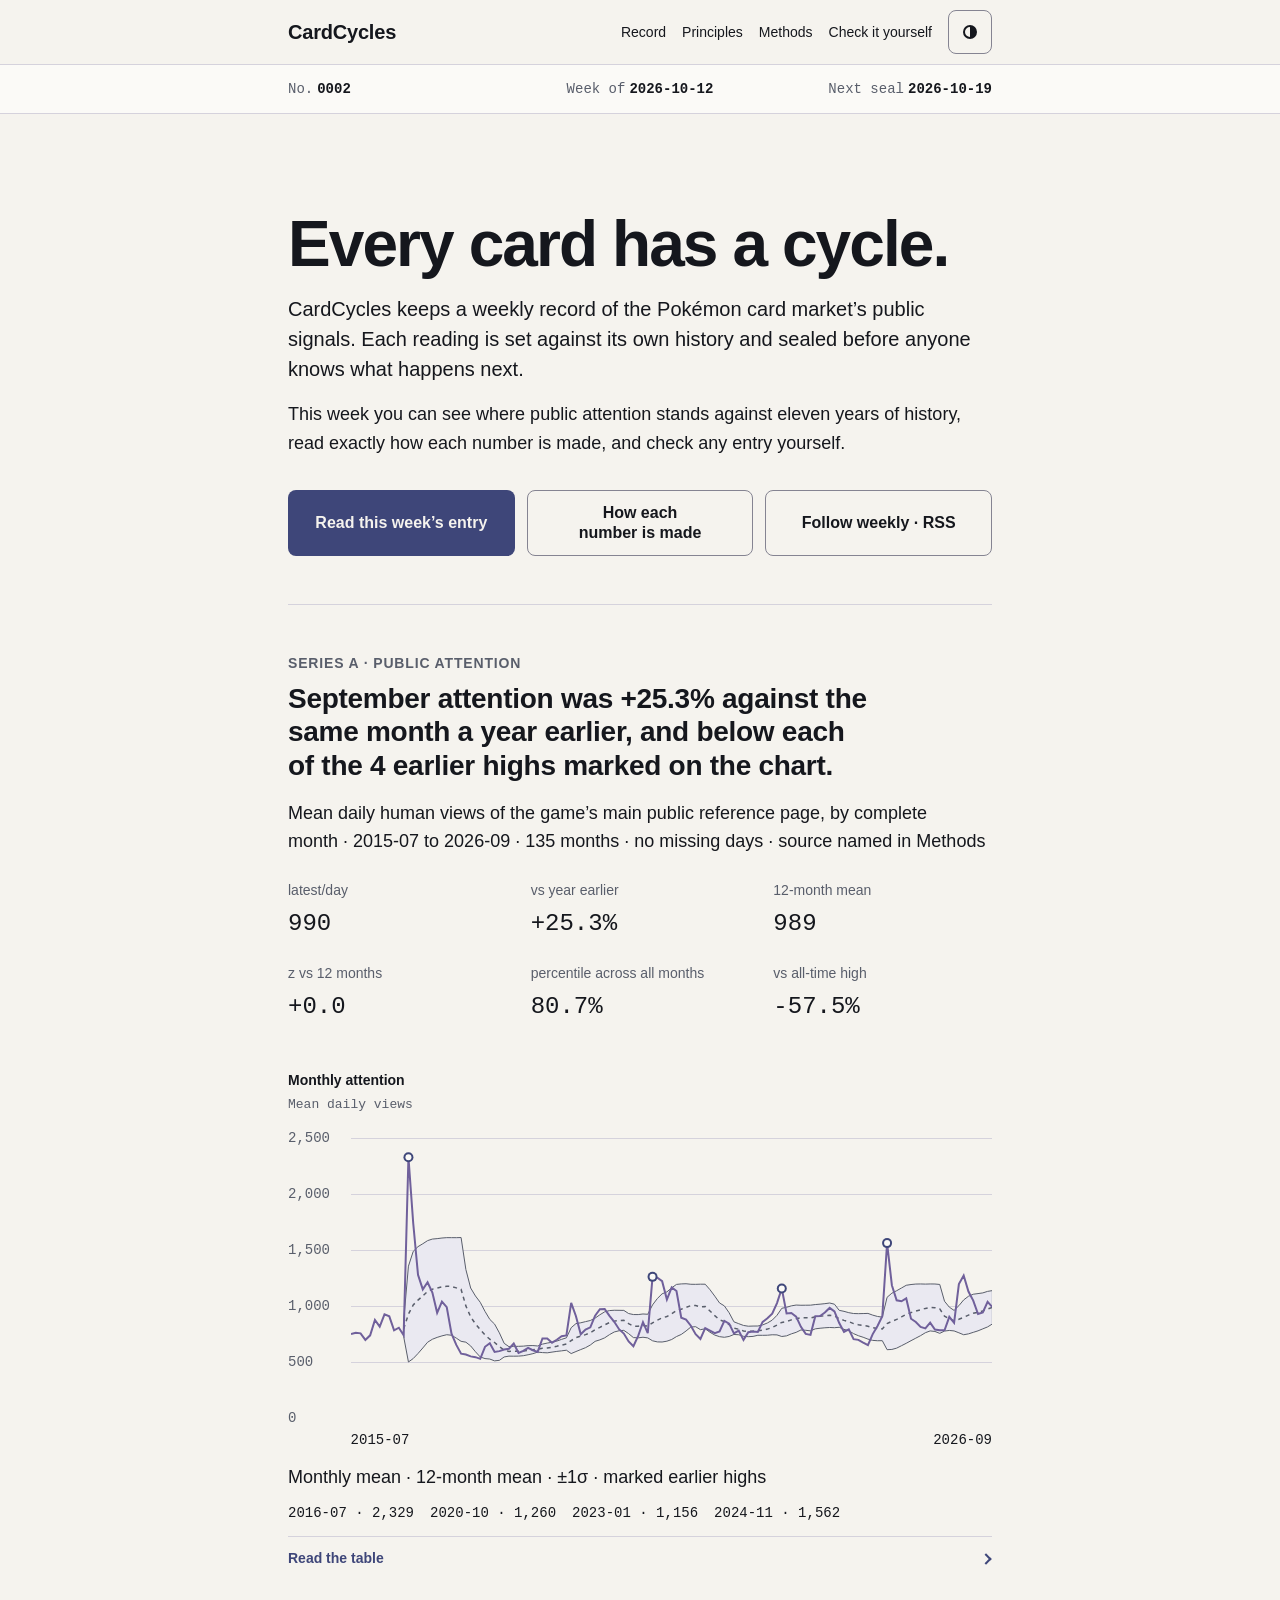
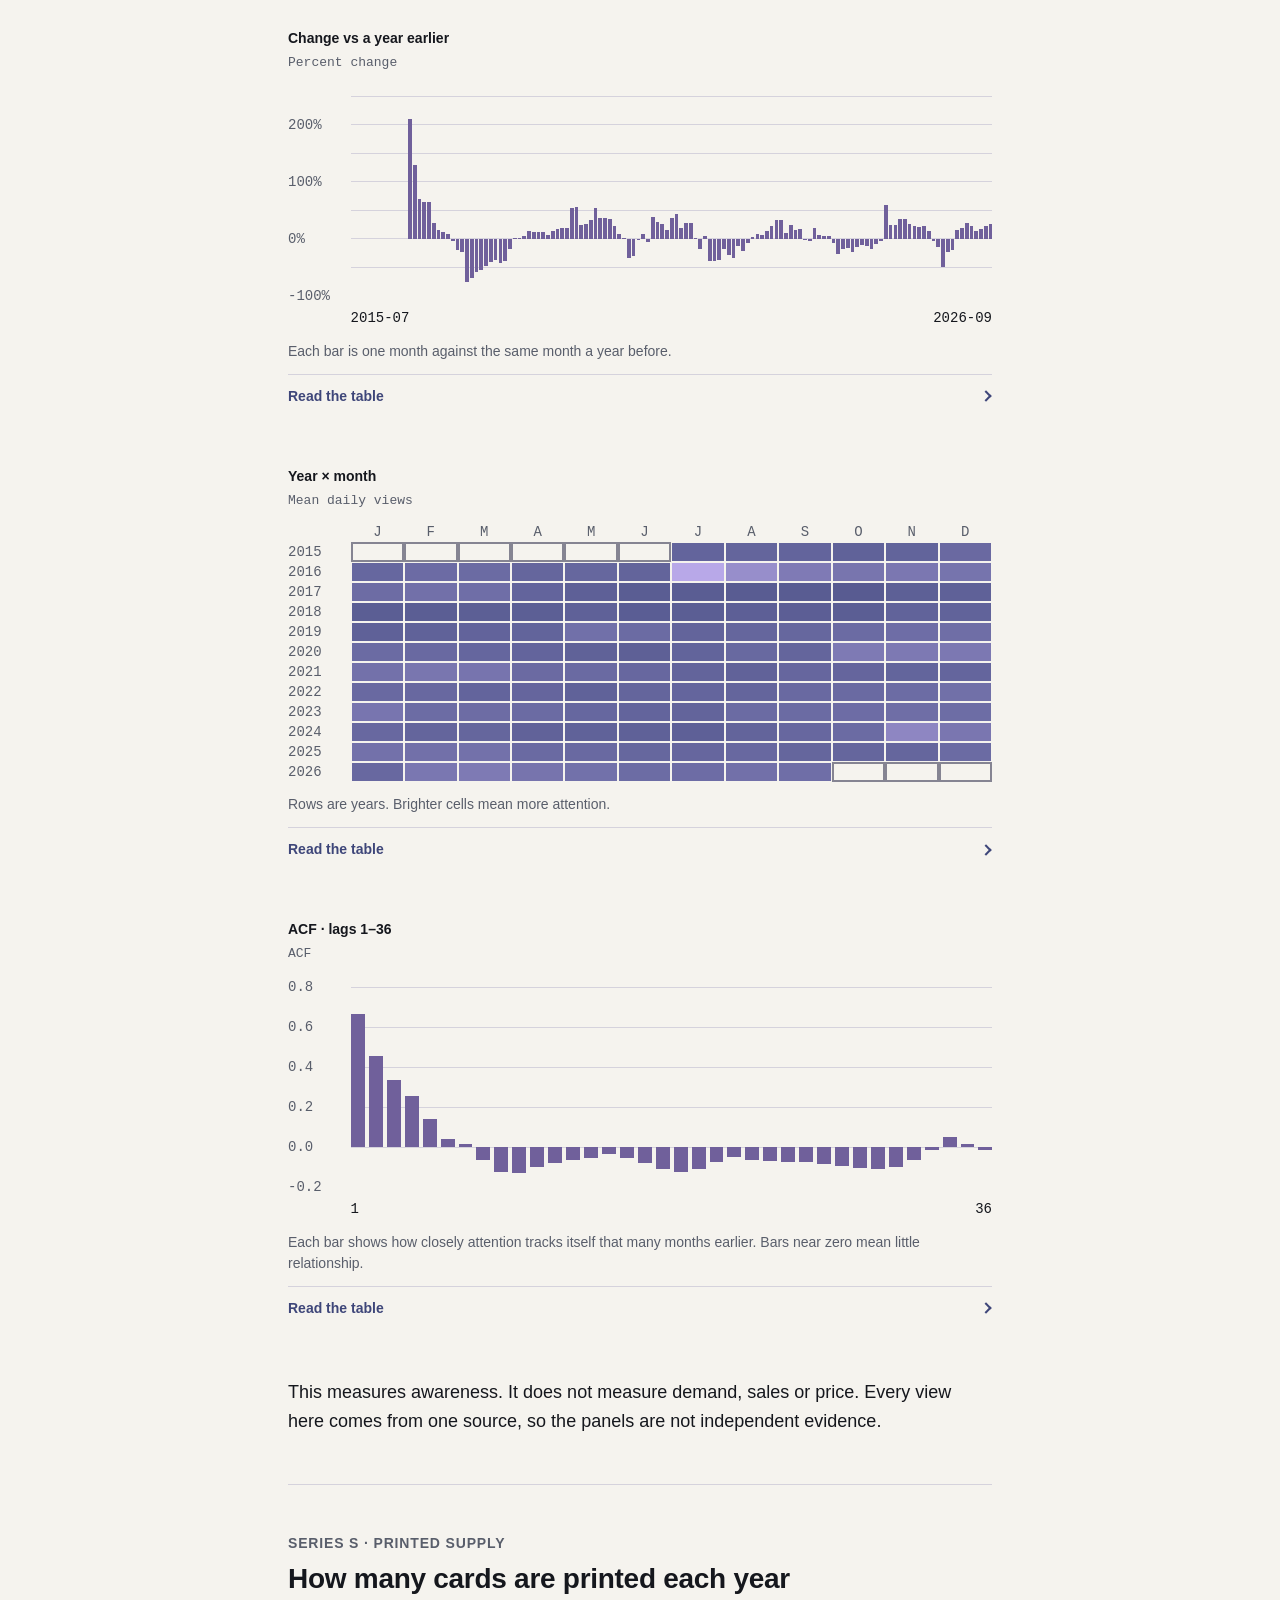
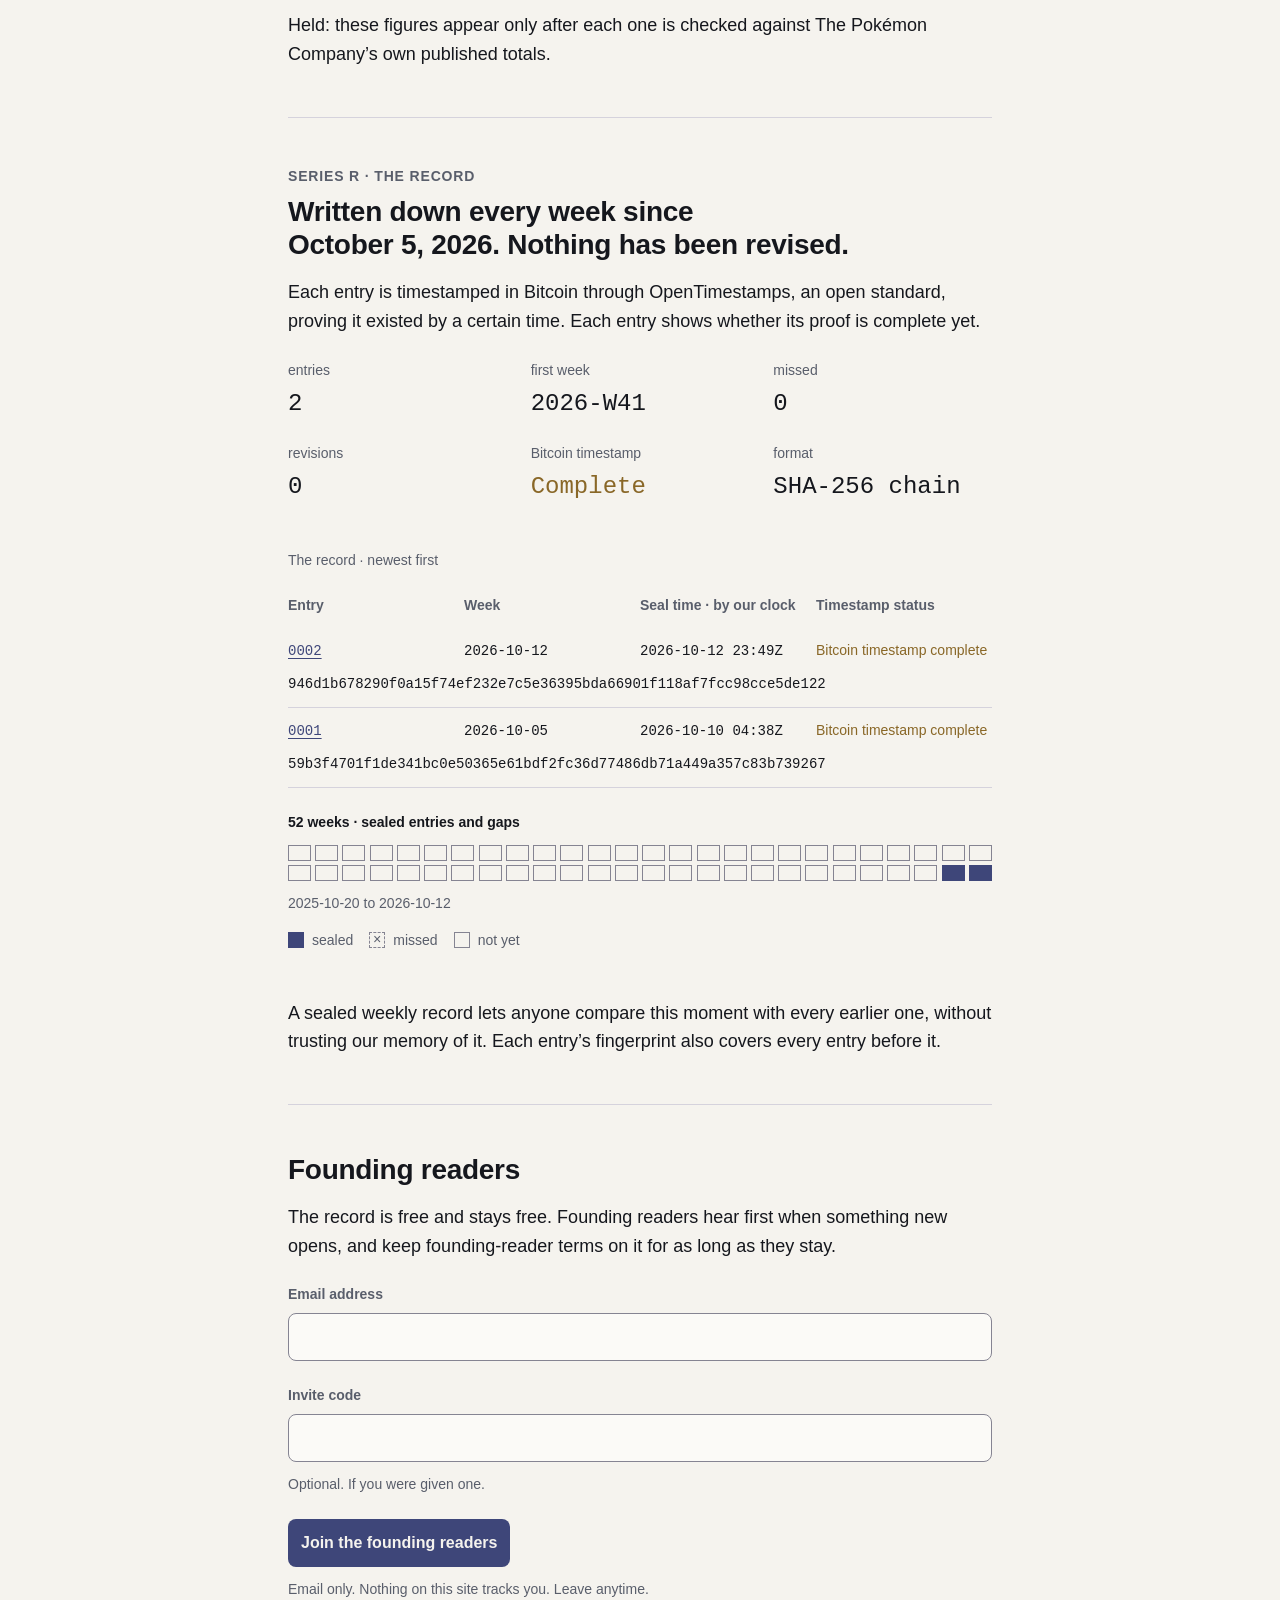
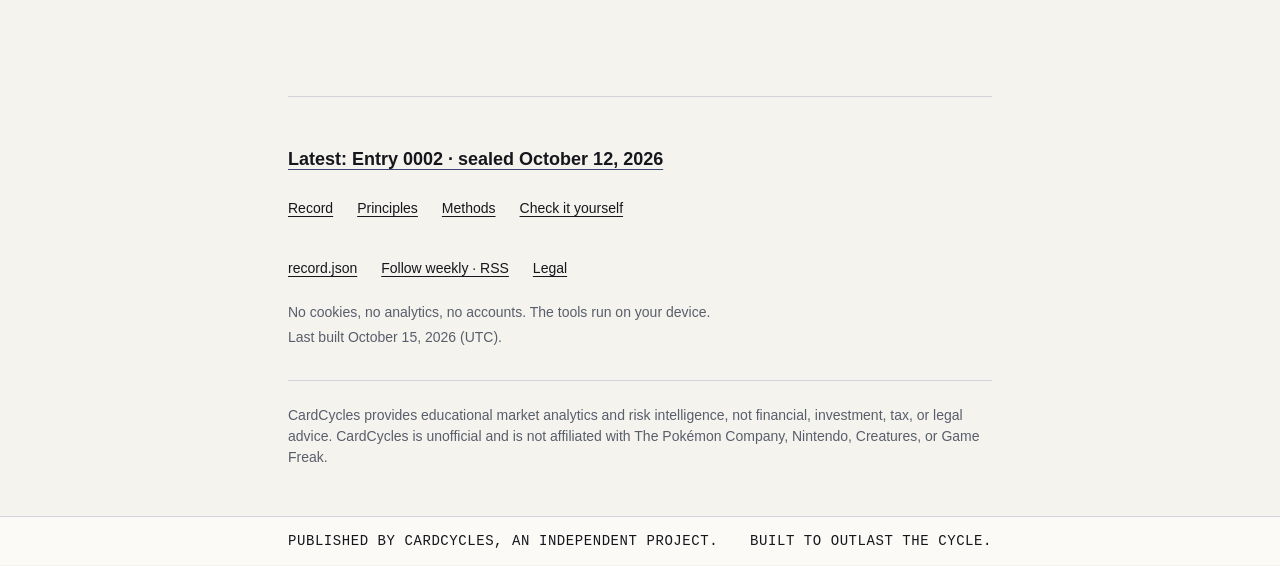
==== commit 8ab8e4eb: "Record: verified export 62bac39e300ef04c" ====
--- a/index.html
+++ b/index.html
@@ -14,31 +14,32 @@
 <meta property="og:description" content="A weekly, sealed and timestamped record of public attention to the Pokémon card market. Printed supply is held until verified.">
 <meta property="og:url" content="https://cardcycles.com/">
 <meta property="og:type" content="website">
-<meta property="og:image" content="https://cardcycles.com/assets/b62fcad23379.png">
+<meta property="og:image" content="https://cardcycles.com/assets/a4bbda1f232d.png">
 <meta property="og:image:width" content="1200">
 <meta property="og:image:height" content="630">
 <meta name="twitter:card" content="summary_large_image">
 <meta name="twitter:title" content="CardCycles · The Cycle Record">
 <meta name="twitter:description" content="A weekly, sealed and timestamped record of public attention to the Pokémon card market. Printed supply is held until verified.">
 <meta name="twitter:url" content="https://cardcycles.com/">
-<meta name="twitter:image" content="https://cardcycles.com/assets/b62fcad23379.png">
+<meta name="twitter:image" content="https://cardcycles.com/assets/a4bbda1f232d.png">
 <link rel="alternate" type="application/rss+xml" title="The Cycle Record · CardCycles" href="https://cardcycles.com/feed.xml">
 <script type="application/ld+json">{"@context":"https://schema.org","@type":"WebSite","name":"CardCycles","url":"https://cardcycles.com/","description":"A weekly public record about the Pokémon card market, with entry fingerprints and timestamp-proof states. Unofficial. Not advice.","inLanguage":"en"}</script>
-<link rel="icon" href="data:image/svg+xml,%3Csvg%20xmlns%3D%22http%3A%2F%2Fwww.w3.org%2F2000%2Fsvg%22%20width%3D%2232%22%20height%3D%2232%22%20viewBox%3D%220%200%2032%2032%22%3E%3Crect%20x%3D%226%22%20y%3D%224%22%20width%3D%2220%22%20height%3D%2224%22%20rx%3D%222%22%20fill%3D%22none%22%20stroke%3D%22%232E3F73%22%20stroke-width%3D%222%22%2F%3E%3Cpath%20d%3D%22M10%2011h12M10%2016h12M10%2021h8%22%20stroke%3D%22%235A5F66%22%20stroke-width%3D%222%22%20stroke-linecap%3D%22round%22%2F%3E%3C%2Fsvg%3E">
-<link rel="stylesheet" href="/assets/ec065cbdace6.css">
+<link rel="icon" href="data:image/svg+xml,%3Csvg%20xmlns%3D%22http%3A%2F%2Fwww.w3.org%2F2000%2Fsvg%22%20width%3D%2216%22%20height%3D%2216%22%20viewBox%3D%220%200%2016%2016%22%3E%3Cstyle%3E.f%7Bstroke%3A%233E4679%7D.l%7Bstroke%3A%23595E6B%7D%40media%28prefers-color-scheme%3Adark%29%7B.f%7Bstroke%3A%23B6B4E8%7D.l%7Bstroke%3A%23B6BAC7%7D%7D%3C%2Fstyle%3E%3Crect%20class%3D%22f%22%20x%3D%223.5%22%20y%3D%222.5%22%20width%3D%229%22%20height%3D%2212%22%20rx%3D%221.5%22%20fill%3D%22none%22%2F%3E%3Cpath%20class%3D%22l%22%20d%3D%22M6%205.5h4M6%208.5h4M6%2011.5h3%22%20fill%3D%22none%22%2F%3E%3C%2Fsvg%3E">
+<link rel="stylesheet" href="/assets/76cb6f02ebe2.css">
 <script src="/assets/6eaeb37964c0.js"></script>
 </head>
 <body>
 <a class="skip" href="#content">Skip to content</a>
-<header class="hdr"><div class="wrap"><a class="brand" href="/"><b>CardCycles</b></a><nav class="nav" aria-label="Site"><a class="lk" href="/record/">Record</a><a class="lk" href="/principles/">Principles</a><a class="lk" href="/methods/">Methods</a><a class="lk" href="/verify/">Check it yourself</a></nav><div class="tools"><button type="button" class="iconbtn" id="theme" aria-label="Switch to dark theme" title="Switch to dark theme"><svg viewBox="0 0 20 20" aria-hidden="true" focusable="false"><circle cx="10" cy="10" r="7.25" fill="none" stroke="currentColor" stroke-width="1.5"/><path d="M10 2.75a7.25 7.25 0 0 1 0 14.5z" fill="currentColor"/></svg></button><button type="button" class="menubtn" id="menubtn" aria-expanded="false" aria-controls="sheet"><span class="sr" data-menu-label>Menu</span><svg viewBox="0 0 16 16" aria-hidden="true" focusable="false"><path d="M2 4h12M2 8h12M2 12h12" fill="none" stroke="currentColor" stroke-width="1.5"/></svg></button></div></div></header>
+<header class="hdr"><div class="wrap"><a class="brand" href="/"><b>CardCycles</b></a><nav class="nav" aria-label="Site"><a class="lk" href="/record/">Record</a><a class="lk" href="/principles/">Principles</a><a class="lk" href="/methods/">Methods</a><a class="lk" href="/verify/">Check it yourself</a></nav><div class="tools"><button type="button" class="iconbtn" id="theme" aria-label="Switch to dark theme" title="Switch to dark theme"><svg viewBox="0 0 16 16" aria-hidden="true" focusable="false"><circle cx="8" cy="8" r="6" fill="none" stroke="currentColor" stroke-width="2"/><path d="M8 2a6 6 0 0 1 0 12z" fill="currentColor"/></svg></button><button type="button" class="menubtn" id="menubtn" aria-expanded="false" aria-controls="sheet"><span class="sr" data-menu-label>Menu</span><svg viewBox="0 0 16 16" aria-hidden="true" focusable="false"><path d="M2 4h12M2 8h12M2 12h12" fill="none" stroke="currentColor" stroke-width="2"/></svg></button></div></div></header>
 <nav class="sheet" id="sheet" aria-label="Site menu" hidden><a class="lk" href="/record/">Record</a><a class="lk" href="/principles/">Principles</a><a class="lk" href="/methods/">Methods</a><a class="lk" href="/verify/">Check it yourself</a></nav>
-<section class="i-status" aria-label="Record status"><div class="wrap"><span class="seg"><span class="status-label">No.</span> <span class="status-value">0002</span></span><span class="seg"><span class="status-label">Week of</span> <span class="status-value">2026-10-12</span></span><span class="seg"><span class="status-label">Next seal</span> <span class="status-value">2026-10-19</span></span></div></section>
+<div class="i-status-anchor" aria-hidden="true"><span data-status-sentinel></span></div>
+<section class="i-status" data-status-bar aria-label="Record status"><div class="i-status-stage"><div class="wrap i-status-original"><span class="seg"><span class="status-label">No.</span> <span class="status-value">0002</span></span><span class="seg"><span class="status-label">Week of</span> <span class="status-value">2026-10-12</span></span><span class="seg"><span class="status-label">Next seal</span> <span class="status-value">2026-10-19</span></span></div><div class="wrap i-status-pinned" aria-hidden="true">TIMESTAMPED IN BITCOIN<span class="i-status-block"> · BLOCK 971,529</span></div></div></section>
 <main class="wrap" id="content" tabindex="-1">
-<section class="wrap i-hero page-head"><h1>Every card has a cycle.</h1><p class="lede">CardCycles keeps a weekly record of the Pokémon card market’s public signals. Each reading is set against its own history and sealed before anyone knows what happens next.</p><p class="i-sub">This week you can see where public attention stands against eleven years of history, read exactly how each number is made, and check any entry yourself.</p><div class="btns all-or-stack"><a class="btn btn-p" href="/record/0002/">Read this week’s entry</a><a class="btn btn-s" href="/methods/">How each number is made</a><a class="btn btn-s" href="/record/#follow">Follow weekly · RSS</a></div></section><section class="wrap i-section layout-section" data-c25-section id="series-a"><div class="i-card"><p class="eyebrow">Series A · Public attention</p><h2>September attention was +25.3% against the same month a year earlier, and below each of the 4 earlier highs marked on the chart.</h2><p class="i-definition">Mean daily human views of the game’s main public reference page, by complete month · 2015-07 to 2026-09 · 135 months · no missing days · source named in Methods</p><dl class="i-stats layout-grid" data-c25-grid="stats"><div><dt>latest/day</dt><dd>990</dd></div><div><dt>vs year earlier</dt><dd>+25.3%</dd></div><div><dt>12-month mean</dt><dd>989</dd></div><div><dt>z vs 12 months</dt><dd>+0.0</dd></div><div><dt>percentile across all months</dt><dd>80.7%</dd></div><div><dt>vs all-time high</dt><dd>-57.5%</dd></div></dl><figure class="i-main-chart"><figcaption>Monthly attention</figcaption><p class="i-mini-unit">Mean daily views</p><div class="i-plot"><div class="i-scale"><span class="edge-top" style="--y:0.000000000%">2,500</span><span style="--y:20.000000000%">2,000</span><span style="--y:40.000000000%">1,500</span><span style="--y:60.000000000%">1,000</span><span style="--y:80.000000000%">500</span><span class="edge-bottom" style="--y:100.000000000%">0</span></div><div><svg class="i-svg" viewBox="0 0 960 280" width="960" height="280" preserveAspectRatio="none" role="img" aria-label="Monthly attention"><title>Monthly attention</title><path class="i-grid i-zero" d="M0 280 H960"/><path class="i-grid" d="M0 224 H960"/><path class="i-grid" d="M0 168 H960"/><path class="i-grid" d="M0 112 H960"/><path class="i-grid" d="M0 56 H960"/><path class="i-grid" d="M0 0 H960"/><path class="i-band" d="M78.806 183.061 L85.9701 128.165 L93.1343 113.37 L100.299 108.626 L107.463 105.75 L114.627 102.631 L121.791 101.066 L128.955 100.636 L136.119 100.02 L143.284 99.6474 L150.448 99.6644 L157.612 99.6751 L164.776 99.5336 L171.94 131.569 L179.104 150.012 L186.269 157.958 L193.433 164.289 L200.597 173.419 L207.761 181.403 L214.925 186.108 L222.09 194.888 L229.254 205.335 L236.418 208.658 L243.582 208.36 L250.746 208.327 L257.91 208.13 L265.075 207.649 L272.239 207.576 L279.403 207.977 L286.567 206.119 L293.731 205.077 L300.896 204.26 L308.06 203.072 L315.224 201.374 L322.388 199.814 L329.552 189.688 L336.716 185.596 L343.881 184.79 L351.045 183.638 L358.209 182.5 L365.373 180.125 L372.537 176.756 L379.701 173.841 L386.866 172.589 L394.03 172.257 L401.194 172.328 L408.358 172.392 L415.522 175.538 L422.687 176.559 L429.851 176.59 L437.015 175.976 L444.179 176.273 L451.343 166.905 L458.507 160.533 L465.672 155.788 L472.836 153.894 L480 149.842 L487.164 146.417 L494.328 145.913 L501.493 145.749 L508.657 146.279 L515.821 146.335 L522.985 146.181 L530.149 146.206 L537.313 151.718 L544.478 158.139 L551.642 164.966 L558.806 167.899 L565.97 174.761 L573.134 183.799 L580.299 185.673 L587.463 187.446 L594.627 188.207 L601.791 188.055 L608.955 188.015 L616.119 186.928 L623.284 184.965 L630.448 182.149 L637.612 177.305 L644.776 170.31 L651.94 169.264 L659.104 167.86 L666.269 167.059 L673.433 167.25 L680.597 167.217 L687.761 167.16 L694.925 166.553 L702.09 166.159 L709.254 165.66 L716.418 165 L723.582 166.177 L730.746 172.349 L737.91 173.334 L745.075 174.678 L752.239 175.529 L759.403 175.663 L766.567 175.549 L773.731 175.42 L780.896 177.13 L788.06 178.455 L795.224 179.14 L802.388 159.312 L809.552 155.184 L816.716 152.711 L823.881 150.021 L831.045 147.295 L838.209 146.516 L845.373 146.061 L852.537 145.955 L859.701 146.102 L866.866 145.963 L874.03 146.005 L881.194 146.446 L888.358 163.248 L895.522 169.156 L902.687 172.435 L909.851 167.692 L917.015 161.912 L924.179 158.272 L931.343 156.222 L938.507 155.584 L945.672 154.904 L952.836 153.377 L960 152.604 L960 185.952 L952.836 188.908 L945.672 190.858 L938.507 192.83 L931.343 194.351 L924.179 195.868 L917.015 196.751 L909.851 194.794 L902.687 192.929 L895.522 192.449 L888.358 193.076 L881.194 195.352 L874.03 193.467 L866.866 192.935 L859.701 194.707 L852.537 197.653 L845.373 200.167 L838.209 202.683 L831.045 205.307 L823.881 207.726 L816.716 210.139 L809.552 211.453 L802.388 211.702 L795.224 202.677 L788.06 202.738 L780.896 202.386 L773.731 201.114 L766.567 199.26 L759.403 197.688 L752.239 195.65 L745.075 192.744 L737.91 191.369 L730.746 189.29 L723.582 189.711 L716.418 189.496 L709.254 189.787 L702.09 190.243 L694.925 190.844 L687.761 192.874 L680.597 192.269 L673.433 191.959 L666.269 194.336 L659.104 195.863 L651.94 197.854 L644.776 198.495 L637.612 196.891 L630.448 196.779 L623.284 197.22 L616.119 197.313 L608.955 197.271 L601.791 198.393 L594.627 198.673 L587.463 198.353 L580.299 196.736 L573.134 196.478 L565.97 198.459 L558.806 199.289 L551.642 198.659 L544.478 197.091 L537.313 194.262 L530.149 190.81 L522.985 191.643 L515.821 188.688 L508.657 189.036 L501.493 192.979 L494.328 196.443 L487.164 198.564 L480 201.504 L472.836 203.177 L465.672 204.004 L458.507 203.892 L451.343 202.793 L444.179 199.895 L437.015 199.244 L429.851 199.85 L422.687 199.609 L415.522 195.626 L408.358 192.362 L401.194 192.75 L394.03 193.979 L386.866 196.638 L379.701 199.856 L372.537 201.85 L365.373 203.343 L358.209 207.005 L351.045 209.674 L343.881 211.572 L336.716 213.541 L329.552 215.578 L322.388 212.207 L315.224 212.857 L308.06 213.392 L300.896 214.1 L293.731 214.826 L286.567 214.581 L279.403 214.12 L272.239 215.677 L265.075 216.764 L257.91 217.714 L250.746 218.116 L243.582 218.195 L236.418 218.137 L229.254 218.956 L222.09 222.33 L214.925 222.87 L207.761 221.061 L200.597 220.59 L193.433 218.963 L186.269 213.725 L179.104 207.933 L171.94 204.186 L164.776 203.329 L157.612 200.111 L150.448 197.256 L143.284 196.714 L136.119 197.881 L128.955 199.382 L121.791 201.252 L114.627 204.253 L107.463 209.977 L100.299 215.511 L93.1343 220.532 L85.9701 223.993 L78.806 198.561 Z"/><path class="i-mean" d="M78.806 190.811 L85.9701 176.079 L93.1343 166.951 L100.299 162.068 L107.463 157.864 L114.627 153.442 L121.791 151.159 L128.955 150.009 L136.119 148.95 L143.284 148.181 L150.448 148.46 L157.612 149.893 L164.776 151.431 L171.94 167.877 L179.104 178.973 L186.269 185.841 L193.433 191.626 L200.597 197.005 L207.761 201.232 L214.925 204.489 L222.09 208.609 L229.254 212.145 L236.418 213.398 L243.582 213.277 L250.746 213.221 L257.91 212.922 L265.075 212.207 L272.239 211.627 L279.403 211.049 L286.567 210.35 L293.731 209.952 L300.896 209.18 L308.06 208.232 L315.224 207.115 L322.388 206.011 L329.552 202.633 L336.716 199.568 L343.881 198.181 L351.045 196.656 L358.209 194.752 L365.373 191.734 L372.537 189.303 L379.701 186.849 L386.866 184.613 L394.03 183.118 L401.194 182.539 L408.358 182.377 L415.522 185.582 L422.687 188.084 L429.851 188.22 L437.015 187.61 L444.179 188.084 L451.343 184.849 L458.507 182.213 L465.672 179.896 L472.836 178.536 L480 175.673 L487.164 172.49 L494.328 171.178 L501.493 169.364 L508.657 167.657 L515.821 167.512 L522.985 168.912 L530.149 168.508 L537.313 172.99 L544.478 177.615 L551.642 181.813 L558.806 183.594 L565.97 186.61 L573.134 190.138 L580.299 191.204 L587.463 192.9 L594.627 193.44 L601.791 193.224 L608.955 192.643 L616.119 192.121 L623.284 191.092 L630.448 189.464 L637.612 187.098 L644.776 184.402 L651.94 183.559 L659.104 181.862 L666.269 180.698 L673.433 179.604 L680.597 179.743 L687.761 180.017 L694.925 178.698 L702.09 178.201 L709.254 177.723 L716.418 177.248 L723.582 177.944 L730.746 180.819 L737.91 182.352 L745.075 183.711 L752.239 185.589 L759.403 186.676 L766.567 187.404 L773.731 188.267 L780.896 189.758 L788.06 190.596 L795.224 190.908 L802.388 185.507 L809.552 183.318 L816.716 181.425 L823.881 178.873 L831.045 176.301 L838.209 174.6 L845.373 173.114 L852.537 171.804 L859.701 170.405 L866.866 169.449 L874.03 169.736 L881.194 170.899 L888.358 178.162 L895.522 180.802 L902.687 182.682 L909.851 181.243 L917.015 179.331 L924.179 177.07 L931.343 175.287 L938.507 174.207 L945.672 172.881 L952.836 171.143 L960 169.278"/><path class="i-line" d="M0 195.957 L7.16418 194.775 L14.3284 195.328 L21.4925 201.875 L28.6567 197.344 L35.8209 181.863 L42.9851 188.622 L50.1493 176.381 L57.3134 178.333 L64.4776 192.353 L71.6418 189.714 L78.806 197.187 L85.9701 19.1737 L93.1343 85.2392 L100.299 136.737 L107.463 151.417 L114.627 144.286 L121.791 154.466 L128.955 174.821 L136.119 163.676 L143.284 169.098 L150.448 195.705 L157.612 206.911 L164.776 215.645 L171.94 216.525 L179.104 218.386 L186.269 219.162 L193.433 220.835 L200.597 208.828 L207.761 205.188 L214.925 213.909 L222.09 213.116 L229.254 211.535 L236.418 210.732 L243.582 205.466 L250.746 214.977 L257.91 212.93 L265.075 209.801 L272.239 212.206 L279.403 213.895 L286.567 200.446 L293.731 200.408 L300.896 204.646 L308.06 201.74 L315.224 198.139 L322.388 197.475 L329.552 164.933 L336.716 178.203 L343.881 196.278 L351.045 191.502 L358.209 189.366 L365.373 177.675 L372.537 171.274 L379.701 170.952 L386.866 177.82 L394.03 183.796 L401.194 191.198 L408.358 195.522 L415.522 203.396 L422.687 208.227 L429.851 197.915 L437.015 184.175 L444.179 195.059 L451.343 138.851 L458.507 139.642 L465.672 143.15 L472.836 161.5 L480 149.444 L487.164 153.003 L494.328 179.775 L501.493 181.628 L508.657 187.746 L515.821 196.166 L522.985 200.982 L530.149 190.213 L537.313 192.633 L544.478 195.141 L551.642 193.522 L558.806 182.874 L565.97 185.636 L573.134 195.342 L580.299 192.569 L587.463 201.972 L594.627 194.23 L601.791 193.569 L608.955 194.017 L616.119 183.941 L623.284 180.291 L630.448 175.609 L637.612 165.124 L644.776 150.528 L651.94 175.512 L659.104 174.977 L666.269 178.606 L673.433 188.846 L680.597 195.895 L687.761 196.856 L694.925 178.196 L702.09 177.968 L709.254 174.561 L716.418 169.911 L723.582 173.47 L730.746 185.035 L737.91 193.899 L745.075 191.292 L752.239 201.141 L759.403 201.882 L766.567 204.643 L773.731 207.207 L780.896 196.083 L788.06 188.033 L795.224 178.3 L802.388 105.101 L809.552 147.204 L816.716 162.317 L823.881 163.276 L831.045 160.424 L838.209 180.727 L845.373 184.052 L852.537 188.929 L859.701 190.411 L866.866 184.619 L874.03 191.475 L881.194 192.253 L888.358 192.259 L895.522 178.886 L902.687 184.872 L909.851 146.008 L917.015 137.485 L924.179 153.589 L931.343 162.653 L938.507 175.974 L945.672 174.496 L952.836 163.758 L960 169.098"/><g class="i-high-pt"><title>Earlier high · 2016-07</title><path class="i-high" d="M85.9701 19.1737h0" stroke-linecap="round" vector-effect="non-scaling-stroke"/><path class="i-high-center" d="M85.9701 19.1737h0" stroke-linecap="round" vector-effect="non-scaling-stroke"/></g><g class="i-high-pt"><title>Earlier high · 2020-10</title><path class="i-high" d="M451.343 138.851h0" stroke-linecap="round" vector-effect="non-scaling-stroke"/><path class="i-high-center" d="M451.343 138.851h0" stroke-linecap="round" vector-effect="non-scaling-stroke"/></g><g class="i-high-pt"><title>Earlier high · 2023-01</title><path class="i-high" d="M644.776 150.528h0" stroke-linecap="round" vector-effect="non-scaling-stroke"/><path class="i-high-center" d="M644.776 150.528h0" stroke-linecap="round" vector-effect="non-scaling-stroke"/></g><g class="i-high-pt"><title>Earlier high · 2024-11</title><path class="i-high" d="M802.388 105.101h0" stroke-linecap="round" vector-effect="non-scaling-stroke"/><path class="i-high-center" d="M802.388 105.101h0" stroke-linecap="round" vector-effect="non-scaling-stroke"/></g></svg><div class="i-axis"><span>2015-07</span><span>2026-09</span></div></div></div><div class="i-caption"><p>Monthly mean · 12-month mean · ±1σ · marked earlier highs</p><div class="i-high-labels"><span>2016-07 · 2,329</span><span>2020-10 · 1,260</span><span>2023-01 · 1,156</span><span>2024-11 · 1,562</span></div></div><details class="view-table"><summary>Read the table</summary><div class="tscroll" role="region" tabindex="0" aria-label="Monthly attention"><table class="tbl"><caption>Monthly attention</caption><thead><tr><th scope="col">Month</th><th scope="col">Mean/day</th><th scope="col">12-month mean</th><th scope="col">σ</th></tr></thead><tbody><tr><th scope="row">2026-09</th><td>990</td><td>989</td><td>149</td></tr><tr><th scope="row">2026-08</th><td>1,038</td><td>972</td><td>159</td></tr><tr><th scope="row">2026-07</th><td>942</td><td>956</td><td>161</td></tr><tr><th scope="row">2026-06</th><td>929</td><td>945</td><td>166</td></tr><tr><th scope="row">2026-05</th><td>1,048</td><td>935</td><td>170</td></tr><tr><th scope="row">2026-04</th><td>1,129</td><td>919</td><td>168</td></tr><tr><th scope="row">2026-03</th><td>1,272</td><td>899</td><td>156</td></tr><tr><th scope="row">2026-02</th><td>1,196</td><td>882</td><td>121</td></tr><tr><th scope="row">2026-01</th><td>849</td><td>869</td><td>91</td></tr><tr><th scope="row">2025-12</th><td>903</td><td>886</td><td>104</td></tr><tr><th scope="row">2025-11</th><td>783</td><td>909</td><td>133</td></tr><tr><th scope="row">2025-10</th><td>783</td><td>974</td><td>218</td></tr><tr><th scope="row">2025-09</th><td>790</td><td>984</td><td>212</td></tr><tr><th scope="row">2025-08</th><td>852</td><td>987</td><td>210</td></tr><tr><th scope="row">2025-07</th><td>800</td><td>979</td><td>217</td></tr><tr><th scope="row">2025-06</th><td>813</td><td>966</td><td>231</td></tr><tr><th scope="row">2025-05</th><td>857</td><td>954</td><td>242</td></tr><tr><th scope="row">2025-04</th><td>886</td><td>941</td><td>251</td></tr><tr><th scope="row">2025-03</th><td>1,068</td><td>926</td><td>259</td></tr><tr><th scope="row">2025-02</th><td>1,042</td><td>903</td><td>258</td></tr><tr><th scope="row">2025-01</th><td>1,051</td><td>880</td><td>256</td></tr><tr><th scope="row">2024-12</th><td>1,186</td><td>863</td><td>251</td></tr><tr><th scope="row">2024-11</th><td>1,562</td><td>844</td><td>234</td></tr><tr><th scope="row">2024-10</th><td>908</td><td>795</td><td>105</td></tr><tr><th scope="row">2024-09</th><td>821</td><td>798</td><td>108</td></tr><tr><th scope="row">2024-08</th><td>749</td><td>806</td><td>113</td></tr><tr><th scope="row">2024-07</th><td>650</td><td>819</td><td>115</td></tr><tr><th scope="row">2024-06</th><td>673</td><td>827</td><td>106</td></tr><tr><th scope="row">2024-05</th><td>697</td><td>833</td><td>98</td></tr><tr><th scope="row">2024-04</th><td>704</td><td>843</td><td>90</td></tr><tr><th scope="row">2024-03</th><td>792</td><td>860</td><td>81</td></tr><tr><th scope="row">2024-02</th><td>769</td><td>872</td><td>81</td></tr><tr><th scope="row">2024-01</th><td>848</td><td>886</td><td>76</td></tr><tr><th scope="row">2023-12</th><td>951</td><td>911</td><td>105</td></tr><tr><th scope="row">2023-11</th><td>983</td><td>917</td><td>109</td></tr><tr><th scope="row">2023-10</th><td>941</td><td>913</td><td>108</td></tr><tr><th scope="row">2023-09</th><td>911</td><td>909</td><td>108</td></tr><tr><th scope="row">2023-08</th><td>909</td><td>904</td><td>108</td></tr><tr><th scope="row">2023-07</th><td>742</td><td>893</td><td>115</td></tr><tr><th scope="row">2023-06</th><td>751</td><td>895</td><td>112</td></tr><tr><th scope="row">2023-05</th><td>814</td><td>896</td><td>110</td></tr><tr><th scope="row">2023-04</th><td>905</td><td>887</td><td>122</td></tr><tr><th scope="row">2023-03</th><td>938</td><td>876</td><td>125</td></tr><tr><th scope="row">2023-02</th><td>933</td><td>861</td><td>128</td></tr><tr><th scope="row">2023-01</th><td>1,156</td><td>854</td><td>126</td></tr><tr><th scope="row">2022-12</th><td>1,026</td><td>829</td><td>87</td></tr><tr><th scope="row">2022-11</th><td>932</td><td>808</td><td>65</td></tr><tr><th scope="row">2022-10</th><td>890</td><td>794</td><td>55</td></tr><tr><th scope="row">2022-09</th><td>858</td><td>785</td><td>46</td></tr><tr><th scope="row">2022-08</th><td>768</td><td>780</td><td>41</td></tr><tr><th scope="row">2022-07</th><td>772</td><td>775</td><td>46</td></tr><tr><th scope="row">2022-06</th><td>766</td><td>773</td><td>47</td></tr><tr><th scope="row">2022-05</th><td>697</td><td>778</td><td>49</td></tr><tr><th scope="row">2022-04</th><td>781</td><td>793</td><td>49</td></tr><tr><th scope="row">2022-03</th><td>756</td><td>802</td><td>57</td></tr><tr><th scope="row">2022-02</th><td>843</td><td>834</td><td>106</td></tr><tr><th scope="row">2022-01</th><td>867</td><td>861</td><td>140</td></tr><tr><th scope="row">2021-12</th><td>772</td><td>877</td><td>150</td></tr><tr><th scope="row">2021-11</th><td>758</td><td>914</td><td>174</td></tr><tr><th scope="row">2021-10</th><td>780</td><td>955</td><td>190</td></tr><tr><th scope="row">2021-09</th><td>802</td><td>995</td><td>199</td></tr><tr><th scope="row">2021-08</th><td>706</td><td>992</td><td>203</td></tr><tr><th scope="row">2021-07</th><td>749</td><td>1,004</td><td>189</td></tr><tr><th scope="row">2021-06</th><td>824</td><td>1,003</td><td>191</td></tr><tr><th scope="row">2021-05</th><td>878</td><td>988</td><td>211</td></tr><tr><th scope="row">2021-04</th><td>895</td><td>972</td><td>226</td></tr><tr><th scope="row">2021-03</th><td>1,134</td><td>960</td><td>233</td></tr><tr><th scope="row">2021-02</th><td>1,166</td><td>931</td><td>231</td></tr><tr><th scope="row">2021-01</th><td>1,058</td><td>906</td><td>220</td></tr><tr><th scope="row">2020-12</th><td>1,222</td><td>894</td><td>215</td></tr><tr><th scope="row">2020-11</th><td>1,253</td><td>873</td><td>194</td></tr><tr><th scope="row">2020-10</th><td>1,260</td><td>850</td><td>160</td></tr><tr><th scope="row">2020-09</th><td>758</td><td>821</td><td>105</td></tr><tr><th scope="row">2020-08</th><td>856</td><td>825</td><td>104</td></tr><tr><th scope="row">2020-07</th><td>733</td><td>819</td><td>104</td></tr><tr><th scope="row">2020-06</th><td>641</td><td>821</td><td>103</td></tr><tr><th scope="row">2020-05</th><td>684</td><td>843</td><td>90</td></tr><tr><th scope="row">2020-04</th><td>754</td><td>872</td><td>89</td></tr><tr><th scope="row">2020-03</th><td>793</td><td>870</td><td>91</td></tr><tr><th scope="row">2020-02</th><td>859</td><td>865</td><td>97</td></tr><tr><th scope="row">2020-01</th><td>912</td><td>852</td><td>107</td></tr><tr><th scope="row">2019-12</th><td>974</td><td>832</td><td>116</td></tr><tr><th scope="row">2019-11</th><td>971</td><td>810</td><td>112</td></tr><tr><th scope="row">2019-10</th><td>914</td><td>788</td><td>104</td></tr><tr><th scope="row">2019-09</th><td>809</td><td>761</td><td>109</td></tr><tr><th scope="row">2019-08</th><td>790</td><td>744</td><td>116</td></tr><tr><th scope="row">2019-07</th><td>748</td><td>731</td><td>120</td></tr><tr><th scope="row">2019-06</th><td>909</td><td>718</td><td>125</td></tr><tr><th scope="row">2019-05</th><td>1,027</td><td>691</td><td>116</td></tr><tr><th scope="row">2019-04</th><td>737</td><td>661</td><td>55</td></tr><tr><th scope="row">2019-03</th><td>731</td><td>651</td><td>51</td></tr><tr><th scope="row">2019-02</th><td>699</td><td>641</td><td>46</td></tr><tr><th scope="row">2019-01</th><td>673</td><td>632</td><td>44</td></tr><tr><th scope="row">2018-12</th><td>711</td><td>625</td><td>44</td></tr><tr><th scope="row">2018-11</th><td>710</td><td>622</td><td>38</td></tr><tr><th scope="row">2018-10</th><td>590</td><td>616</td><td>27</td></tr><tr><th scope="row">2018-09</th><td>605</td><td>610</td><td>36</td></tr><tr><th scope="row">2018-08</th><td>627</td><td>605</td><td>41</td></tr><tr><th scope="row">2018-07</th><td>599</td><td>599</td><td>43</td></tr><tr><th scope="row">2018-06</th><td>581</td><td>596</td><td>44</td></tr><tr><th scope="row">2018-05</th><td>665</td><td>596</td><td>44</td></tr><tr><th scope="row">2018-04</th><td>618</td><td>595</td><td>42</td></tr><tr><th scope="row">2018-03</th><td>611</td><td>606</td><td>61</td></tr><tr><th scope="row">2018-02</th><td>597</td><td>637</td><td>123</td></tr><tr><th scope="row">2018-01</th><td>590</td><td>674</td><td>164</td></tr><tr><th scope="row">2017-12</th><td>668</td><td>703</td><td>177</td></tr><tr><th scope="row">2017-11</th><td>635</td><td>741</td><td>211</td></tr><tr><th scope="row">2017-10</th><td>528</td><td>789</td><td>244</td></tr><tr><th scope="row">2017-09</th><td>543</td><td>841</td><td>249</td></tr><tr><th scope="row">2017-08</th><td>550</td><td>902</td><td>259</td></tr><tr><th scope="row">2017-07</th><td>567</td><td>1,001</td><td>324</td></tr><tr><th scope="row">2017-06</th><td>575</td><td>1,148</td><td>463</td></tr><tr><th scope="row">2017-05</th><td>653</td><td>1,162</td><td>448</td></tr><tr><th scope="row">2017-04</th><td>753</td><td>1,174</td><td>436</td></tr><tr><th scope="row">2017-03</th><td>990</td><td>1,177</td><td>433</td></tr><tr><th scope="row">2017-02</th><td>1,039</td><td>1,170</td><td>437</td></tr><tr><th scope="row">2017-01</th><td>939</td><td>1,161</td><td>441</td></tr><tr><th scope="row">2016-12</th><td>1,121</td><td>1,150</td><td>447</td></tr><tr><th scope="row">2016-11</th><td>1,212</td><td>1,130</td><td>454</td></tr><tr><th scope="row">2016-10</th><td>1,148</td><td>1,091</td><td>465</td></tr><tr><th scope="row">2016-09</th><td>1,279</td><td>1,053</td><td>477</td></tr><tr><th scope="row">2016-08</th><td>1,739</td><td>1,009</td><td>478</td></tr><tr><th scope="row">2016-07</th><td>2,329</td><td>928</td><td>428</td></tr><tr><th scope="row">2016-06</th><td>739</td><td>796</td><td>69</td></tr><tr><th scope="row">2016-05</th><td>806</td><td>—</td><td>—</td></tr><tr><th scope="row">2016-04</th><td>783</td><td>—</td><td>—</td></tr><tr><th scope="row">2016-03</th><td>908</td><td>—</td><td>—</td></tr><tr><th scope="row">2016-02</th><td>925</td><td>—</td><td>—</td></tr><tr><th scope="row">2016-01</th><td>816</td><td>—</td><td>—</td></tr><tr><th scope="row">2015-12</th><td>876</td><td>—</td><td>—</td></tr><tr><th scope="row">2015-11</th><td>738</td><td>—</td><td>—</td></tr><tr><th scope="row">2015-10</th><td>698</td><td>—</td><td>—</td></tr><tr><th scope="row">2015-09</th><td>756</td><td>—</td><td>—</td></tr><tr><th scope="row">2015-08</th><td>761</td><td>—</td><td>—</td></tr><tr><th scope="row">2015-07</th><td>750</td><td>—</td><td>—</td></tr></tbody></table></div></details></figure><div class="i-minis"><figure class="i-mini"><figcaption>Change vs a year earlier</figcaption><p class="i-mini-unit">Percent change</p><div class="i-plot"><div class="i-scale"><span style="--y:14.285714286%">200%</span><span style="--y:42.857142857%">100%</span><span style="--y:71.428571429%">0%</span><span class="edge-bottom" style="--y:100.000000000%">-100%</span></div><div><svg class="i-svg" viewBox="0 0 960 200" width="960" height="200" preserveAspectRatio="none" role="img" aria-label="Change vs a year earlier"><title>Change vs a year earlier</title><path class="i-grid" d="M0 200 H960"/><path class="i-grid" d="M0 171.429 H960"/><path class="i-grid i-zero" d="M0 142.857 H960"/><path class="i-grid" d="M0 114.286 H960"/><path class="i-grid" d="M0 85.7143 H960"/><path class="i-grid" d="M0 57.1429 H960"/><path class="i-grid" d="M0 28.5714 H960"/><path class="i-grid" d="M0 0 H960"/><rect class="i-bar" x="85.4734" y="22.6587" width="5.54667" height="120.198"><title>2016-07 · +210.3%</title></rect><rect class="i-bar" x="92.5962" y="69.4137" width="5.54667" height="73.4434"><title>2016-08 · +128.5%</title></rect><rect class="i-bar" x="99.719" y="103.316" width="5.54667" height="39.5414"><title>2016-09 · +69.2%</title></rect><rect class="i-bar" x="106.842" y="105.951" width="5.54667" height="36.9061"><title>2016-10 · +64.6%</title></rect><rect class="i-bar" x="113.965" y="106.176" width="5.54667" height="36.6809"><title>2016-11 · +64.2%</title></rect><rect class="i-bar" x="121.087" y="126.905" width="5.54667" height="15.9524"><title>2016-12 · +27.9%</title></rect><rect class="i-bar" x="128.21" y="134.227" width="5.54667" height="8.63062"><title>2017-01 · +15.1%</title></rect><rect class="i-bar" x="135.333" y="135.851" width="5.54667" height="7.00624"><title>2017-02 · +12.3%</title></rect><rect class="i-bar" x="142.456" y="137.667" width="5.54667" height="5.19037"><title>2017-03 · +9.1%</title></rect><rect class="i-bar" x="149.579" y="142.857" width="5.54667" height="2.18573"><title>2017-04 · -3.8%</title></rect><rect class="i-bar" x="156.701" y="142.857" width="5.54667" height="10.8844"><title>2017-05 · -19.0%</title></rect><rect class="i-bar" x="163.824" y="142.857" width="5.54667" height="12.7362"><title>2017-06 · -22.3%</title></rect><rect class="i-bar" x="170.947" y="142.857" width="5.54667" height="43.2365"><title>2017-07 · -75.7%</title></rect><rect class="i-bar" x="178.07" y="142.857" width="5.54667" height="39.0652"><title>2017-08 · -68.4%</title></rect><rect class="i-bar" x="185.192" y="142.857" width="5.54667" height="32.8764"><title>2017-09 · -57.5%</title></rect><rect class="i-bar" x="192.315" y="142.857" width="5.54667" height="30.8498"><title>2017-10 · -54.0%</title></rect><rect class="i-bar" x="199.438" y="142.857" width="5.54667" height="27.1756"><title>2017-11 · -47.6%</title></rect><rect class="i-bar" x="206.561" y="142.857" width="5.54667" height="23.0884"><title>2017-12 · -40.4%</title></rect><rect class="i-bar" x="213.684" y="142.857" width="5.54667" height="21.2362"><title>2018-01 · -37.2%</title></rect><rect class="i-bar" x="220.806" y="142.857" width="5.54667" height="24.2868"><title>2018-02 · -42.5%</title></rect><rect class="i-bar" x="227.929" y="142.857" width="5.54667" height="21.866"><title>2018-03 · -38.3%</title></rect><rect class="i-bar" x="235.052" y="142.857" width="5.54667" height="10.1865"><title>2018-04 · -17.8%</title></rect><rect class="i-bar" x="242.175" y="141.727" width="5.54667" height="1.12986"><title>2018-05 · +2.0%</title></rect><rect class="i-bar" x="249.298" y="142.264" width="5.54667" height="0.593373"><title>2018-06 · +1.0%</title></rect><rect class="i-bar" x="256.42" y="139.621" width="5.54667" height="3.23622"><title>2018-07 · +5.7%</title></rect><rect class="i-bar" x="263.543" y="134.896" width="5.54667" height="7.96127"><title>2018-08 · +13.9%</title></rect><rect class="i-bar" x="270.666" y="136.324" width="5.54667" height="6.53272"><title>2018-09 · +11.4%</title></rect><rect class="i-bar" x="277.789" y="136.154" width="5.54667" height="6.70319"><title>2018-10 · +11.7%</title></rect><rect class="i-bar" x="284.911" y="136.128" width="5.54667" height="6.72921"><title>2018-11 · +11.8%</title></rect><rect class="i-bar" x="292.034" y="139.206" width="5.54667" height="3.65094"><title>2018-12 · +6.4%</title></rect><rect class="i-bar" x="299.157" y="134.848" width="5.54667" height="8.00931"><title>2019-01 · +14.0%</title></rect><rect class="i-bar" x="306.28" y="133.138" width="5.54667" height="9.71917"><title>2019-02 · +17.0%</title></rect><rect class="i-bar" x="313.403" y="131.676" width="5.54667" height="11.1813"><title>2019-03 · +19.6%</title></rect><rect class="i-bar" x="320.525" y="131.921" width="5.54667" height="10.9364"><title>2019-04 · +19.1%</title></rect><rect class="i-bar" x="327.648" y="111.782" width="5.54667" height="31.0754"><title>2019-05 · +54.4%</title></rect><rect class="i-bar" x="334.771" y="110.541" width="5.54667" height="32.3165"><title>2019-06 · +56.6%</title></rect><rect class="i-bar" x="341.894" y="128.67" width="5.54667" height="14.1872"><title>2019-07 · +24.8%</title></rect><rect class="i-bar" x="349.017" y="127.961" width="5.54667" height="14.896"><title>2019-08 · +26.1%</title></rect><rect class="i-bar" x="356.139" y="123.605" width="5.54667" height="19.2522"><title>2019-09 · +33.7%</title></rect><rect class="i-bar" x="363.262" y="111.548" width="5.54667" height="31.3088"><title>2019-10 · +54.8%</title></rect><rect class="i-bar" x="370.385" y="121.903" width="5.54667" height="20.9543"><title>2019-11 · +36.7%</title></rect><rect class="i-bar" x="377.508" y="121.709" width="5.54667" height="21.1478"><title>2019-12 · +37.0%</title></rect><rect class="i-bar" x="384.63" y="122.515" width="5.54667" height="20.3426"><title>2020-01 · +35.6%</title></rect><rect class="i-bar" x="391.753" y="129.755" width="5.54667" height="13.1022"><title>2020-02 · +22.9%</title></rect><rect class="i-bar" x="398.876" y="138.012" width="5.54667" height="4.84471"><title>2020-03 · +8.5%</title></rect><rect class="i-bar" x="405.999" y="141.505" width="5.54667" height="1.35199"><title>2020-04 · +2.4%</title></rect><rect class="i-bar" x="413.122" y="142.857" width="5.54667" height="19.1008"><title>2020-05 · -33.4%</title></rect><rect class="i-bar" x="420.244" y="142.857" width="5.54667" height="16.8534"><title>2020-06 · -29.5%</title></rect><rect class="i-bar" x="427.367" y="142.857" width="5.54667" height="1.11706"><title>2020-07 · -2.0%</title></rect><rect class="i-bar" x="434.49" y="138.126" width="5.54667" height="4.73099"><title>2020-08 · +8.3%</title></rect><rect class="i-bar" x="441.613" y="142.857" width="5.54667" height="3.58952"><title>2020-09 · -6.3%</title></rect><rect class="i-bar" x="448.736" y="121.176" width="5.54667" height="21.6813"><title>2020-10 · +37.9%</title></rect><rect class="i-bar" x="455.858" y="126.232" width="5.54667" height="16.6251"><title>2020-11 · +29.1%</title></rect><rect class="i-bar" x="462.981" y="128.289" width="5.54667" height="14.5683"><title>2020-12 · +25.5%</title></rect><rect class="i-bar" x="470.104" y="133.731" width="5.54667" height="9.12645"><title>2021-01 · +16.0%</title></rect><rect class="i-bar" x="477.227" y="122.453" width="5.54667" height="20.4041"><title>2021-02 · +35.7%</title></rect><rect class="i-bar" x="484.349" y="118.279" width="5.54667" height="24.5785"><title>2021-03 · +43.0%</title></rect><rect class="i-bar" x="491.472" y="132.205" width="5.54667" height="10.6518"><title>2021-04 · +18.6%</title></rect><rect class="i-bar" x="498.595" y="126.62" width="5.54667" height="16.2376"><title>2021-05 · +28.4%</title></rect><rect class="i-bar" x="505.718" y="126.551" width="5.54667" height="16.3061"><title>2021-06 · +28.5%</title></rect><rect class="i-bar" x="512.841" y="141.64" width="5.54667" height="1.2173"><title>2021-07 · +2.1%</title></rect><rect class="i-bar" x="519.963" y="142.857" width="5.54667" height="10.0226"><title>2021-08 · -17.5%</title></rect><rect class="i-bar" x="527.086" y="139.597" width="5.54667" height="3.26"><title>2021-09 · +5.7%</title></rect><rect class="i-bar" x="534.209" y="142.857" width="5.54667" height="21.773"><title>2021-10 · -38.1%</title></rect><rect class="i-bar" x="541.332" y="142.857" width="5.54667" height="22.5951"><title>2021-11 · -39.5%</title></rect><rect class="i-bar" x="548.455" y="142.857" width="5.54667" height="21.0329"><title>2021-12 · -36.8%</title></rect><rect class="i-bar" x="555.577" y="142.857" width="5.54667" height="10.3069"><title>2022-01 · -18.0%</title></rect><rect class="i-bar" x="562.7" y="142.857" width="5.54667" height="15.8408"><title>2022-02 · -27.7%</title></rect><rect class="i-bar" x="569.823" y="142.857" width="5.54667" height="19.0509"><title>2022-03 · -33.3%</title></rect><rect class="i-bar" x="576.946" y="142.857" width="5.54667" height="7.29452"><title>2022-04 · -12.8%</title></rect><rect class="i-bar" x="584.068" y="142.857" width="5.54667" height="11.8177"><title>2022-05 · -20.7%</title></rect><rect class="i-bar" x="591.191" y="142.857" width="5.54667" height="4.01672"><title>2022-06 · -7.0%</title></rect><rect class="i-bar" x="598.314" y="141.087" width="5.54667" height="1.77063"><title>2022-07 · +3.1%</title></rect><rect class="i-bar" x="605.437" y="137.82" width="5.54667" height="5.03733"><title>2022-08 · +8.8%</title></rect><rect class="i-bar" x="612.56" y="138.865" width="5.54667" height="3.99168"><title>2022-09 · +7.0%</title></rect><rect class="i-bar" x="619.682" y="134.785" width="5.54667" height="8.07212"><title>2022-10 · +14.1%</title></rect><rect class="i-bar" x="626.805" y="129.704" width="5.54667" height="13.1532"><title>2022-11 · +23.0%</title></rect><rect class="i-bar" x="633.928" y="124.093" width="5.54667" height="18.7643"><title>2022-12 · +32.8%</title></rect><rect class="i-bar" x="641.051" y="123.827" width="5.54667" height="19.0306"><title>2023-01 · +33.3%</title></rect><rect class="i-bar" x="648.174" y="136.726" width="5.54667" height="6.13067"><title>2023-02 · +10.7%</title></rect><rect class="i-bar" x="655.296" y="129.11" width="5.54667" height="13.7468"><title>2023-03 · +24.1%</title></rect><rect class="i-bar" x="662.419" y="133.731" width="5.54667" height="9.12568"><title>2023-04 · +16.0%</title></rect><rect class="i-bar" x="669.542" y="133.245" width="5.54667" height="9.61245"><title>2023-05 · +16.8%</title></rect><rect class="i-bar" x="676.665" y="142.857" width="5.54667" height="1.10933"><title>2023-06 · -1.9%</title></rect><rect class="i-bar" x="683.787" y="142.857" width="5.54667" height="2.17364"><title>2023-07 · -3.8%</title></rect><rect class="i-bar" x="690.91" y="132.343" width="5.54667" height="10.5142"><title>2023-08 · +18.4%</title></rect><rect class="i-bar" x="698.033" y="139.304" width="5.54667" height="3.55338"><title>2023-09 · +6.2%</title></rect><rect class="i-bar" x="705.156" y="139.573" width="5.54667" height="3.28388"><title>2023-10 · +5.7%</title></rect><rect class="i-bar" x="712.279" y="139.739" width="5.54667" height="3.11852"><title>2023-11 · +5.5%</title></rect><rect class="i-bar" x="719.401" y="142.857" width="5.54667" height="4.15147"><title>2023-12 · -7.3%</title></rect><rect class="i-bar" x="726.524" y="142.857" width="5.54667" height="15.2297"><title>2024-01 · -26.7%</title></rect><rect class="i-bar" x="733.647" y="142.857" width="5.54667" height="10.0556"><title>2024-02 · -17.6%</title></rect><rect class="i-bar" x="740.77" y="142.857" width="5.54667" height="8.8774"><title>2024-03 · -15.5%</title></rect><rect class="i-bar" x="747.893" y="142.857" width="5.54667" height="12.6998"><title>2024-04 · -22.2%</title></rect><rect class="i-bar" x="755.015" y="142.857" width="5.54667" height="8.17168"><title>2024-05 · -14.3%</title></rect><rect class="i-bar" x="762.138" y="142.857" width="5.54667" height="5.94308"><title>2024-06 · -10.4%</title></rect><rect class="i-bar" x="769.261" y="142.857" width="5.54667" height="7.11399"><title>2024-07 · -12.4%</title></rect><rect class="i-bar" x="776.384" y="142.857" width="5.54667" height="10.0403"><title>2024-08 · -17.6%</title></rect><rect class="i-bar" x="783.506" y="142.857" width="5.54667" height="5.63692"><title>2024-09 · -9.9%</title></rect><rect class="i-bar" x="790.629" y="142.857" width="5.54667" height="2.02655"><title>2024-10 · -3.5%</title></rect><rect class="i-bar" x="797.752" y="109.216" width="5.54667" height="33.6408"><title>2024-11 · +58.9%</title></rect><rect class="i-bar" x="804.875" y="128.768" width="5.54667" height="14.089"><title>2024-12 · +24.7%</title></rect><rect class="i-bar" x="811.998" y="129.187" width="5.54667" height="13.6699"><title>2025-01 · +23.9%</title></rect><rect class="i-bar" x="819.12" y="122.533" width="5.54667" height="20.3237"><title>2025-02 · +35.6%</title></rect><rect class="i-bar" x="826.243" y="122.972" width="5.54667" height="19.8847"><title>2025-03 · +34.8%</title></rect><rect class="i-bar" x="833.366" y="128.065" width="5.54667" height="14.7923"><title>2025-04 · +25.9%</title></rect><rect class="i-bar" x="840.489" y="129.815" width="5.54667" height="13.0423"><title>2025-05 · +22.8%</title></rect><rect class="i-bar" x="847.612" y="130.942" width="5.54667" height="11.9155"><title>2025-06 · +20.9%</title></rect><rect class="i-bar" x="854.734" y="129.672" width="5.54667" height="13.1853"><title>2025-07 · +23.1%</title></rect><rect class="i-bar" x="861.857" y="135.051" width="5.54667" height="7.80619"><title>2025-08 · +13.7%</title></rect><rect class="i-bar" x="868.98" y="142.857" width="5.54667" height="2.13874"><title>2025-09 · -3.7%</title></rect><rect class="i-bar" x="876.103" y="142.857" width="5.54667" height="7.83991"><title>2025-10 · -13.7%</title></rect><rect class="i-bar" x="883.225" y="142.857" width="5.54667" height="28.4763"><title>2025-11 · -49.8%</title></rect><rect class="i-bar" x="890.348" y="142.857" width="5.54667" height="13.6328"><title>2025-12 · -23.9%</title></rect><rect class="i-bar" x="897.471" y="142.857" width="5.54667" height="10.9521"><title>2026-01 · -19.2%</title></rect><rect class="i-bar" x="904.594" y="134.404" width="5.54667" height="8.45364"><title>2026-02 · +14.8%</title></rect><rect class="i-bar" x="911.717" y="131.895" width="5.54667" height="10.9617"><title>2026-03 · +19.2%</title></rect><rect class="i-bar" x="918.839" y="127.236" width="5.54667" height="15.6208"><title>2026-04 · +27.3%</title></rect><rect class="i-bar" x="925.962" y="130.113" width="5.54667" height="12.7446"><title>2026-05 · +22.3%</title></rect><rect class="i-bar" x="933.085" y="134.729" width="5.54667" height="8.12846"><title>2026-06 · +14.2%</title></rect><rect class="i-bar" x="940.208" y="132.706" width="5.54667" height="10.151"><title>2026-07 · +17.8%</title></rect><rect class="i-bar" x="947.331" y="130.359" width="5.54667" height="12.4978"><title>2026-08 · +21.9%</title></rect><rect class="i-bar" x="954.453" y="128.412" width="5.54667" height="14.4448"><title>2026-09 · +25.3%</title></rect></svg><div class="i-axis"><span>2015-07</span><span>2026-09</span></div></div></div><div class="i-caption">Each bar is one month against the same month a year before.</div><details class="view-table"><summary>Read the table</summary><div class="tscroll" role="region" tabindex="0" aria-label="Change vs a year earlier"><table class="tbl"><caption>Change vs a year earlier</caption><thead><tr><th scope="col">Month</th><th scope="col">YoY %</th></tr></thead><tbody><tr><th scope="row">2026-09</th><td>+25.3</td></tr><tr><th scope="row">2026-08</th><td>+21.9</td></tr><tr><th scope="row">2026-07</th><td>+17.8</td></tr><tr><th scope="row">2026-06</th><td>+14.2</td></tr><tr><th scope="row">2026-05</th><td>+22.3</td></tr><tr><th scope="row">2026-04</th><td>+27.3</td></tr><tr><th scope="row">2026-03</th><td>+19.2</td></tr><tr><th scope="row">2026-02</th><td>+14.8</td></tr><tr><th scope="row">2026-01</th><td>-19.2</td></tr><tr><th scope="row">2025-12</th><td>-23.9</td></tr><tr><th scope="row">2025-11</th><td>-49.8</td></tr><tr><th scope="row">2025-10</th><td>-13.7</td></tr><tr><th scope="row">2025-09</th><td>-3.7</td></tr><tr><th scope="row">2025-08</th><td>+13.7</td></tr><tr><th scope="row">2025-07</th><td>+23.1</td></tr><tr><th scope="row">2025-06</th><td>+20.9</td></tr><tr><th scope="row">2025-05</th><td>+22.8</td></tr><tr><th scope="row">2025-04</th><td>+25.9</td></tr><tr><th scope="row">2025-03</th><td>+34.8</td></tr><tr><th scope="row">2025-02</th><td>+35.6</td></tr><tr><th scope="row">2025-01</th><td>+23.9</td></tr><tr><th scope="row">2024-12</th><td>+24.7</td></tr><tr><th scope="row">2024-11</th><td>+58.9</td></tr><tr><th scope="row">2024-10</th><td>-3.5</td></tr><tr><th scope="row">2024-09</th><td>-9.9</td></tr><tr><th scope="row">2024-08</th><td>-17.6</td></tr><tr><th scope="row">2024-07</th><td>-12.4</td></tr><tr><th scope="row">2024-06</th><td>-10.4</td></tr><tr><th scope="row">2024-05</th><td>-14.3</td></tr><tr><th scope="row">2024-04</th><td>-22.2</td></tr><tr><th scope="row">2024-03</th><td>-15.5</td></tr><tr><th scope="row">2024-02</th><td>-17.6</td></tr><tr><th scope="row">2024-01</th><td>-26.7</td></tr><tr><th scope="row">2023-12</th><td>-7.3</td></tr><tr><th scope="row">2023-11</th><td>+5.5</td></tr><tr><th scope="row">2023-10</th><td>+5.7</td></tr><tr><th scope="row">2023-09</th><td>+6.2</td></tr><tr><th scope="row">2023-08</th><td>+18.4</td></tr><tr><th scope="row">2023-07</th><td>-3.8</td></tr><tr><th scope="row">2023-06</th><td>-1.9</td></tr><tr><th scope="row">2023-05</th><td>+16.8</td></tr><tr><th scope="row">2023-04</th><td>+16.0</td></tr><tr><th scope="row">2023-03</th><td>+24.1</td></tr><tr><th scope="row">2023-02</th><td>+10.7</td></tr><tr><th scope="row">2023-01</th><td>+33.3</td></tr><tr><th scope="row">2022-12</th><td>+32.8</td></tr><tr><th scope="row">2022-11</th><td>+23.0</td></tr><tr><th scope="row">2022-10</th><td>+14.1</td></tr><tr><th scope="row">2022-09</th><td>+7.0</td></tr><tr><th scope="row">2022-08</th><td>+8.8</td></tr><tr><th scope="row">2022-07</th><td>+3.1</td></tr><tr><th scope="row">2022-06</th><td>-7.0</td></tr><tr><th scope="row">2022-05</th><td>-20.7</td></tr><tr><th scope="row">2022-04</th><td>-12.8</td></tr><tr><th scope="row">2022-03</th><td>-33.3</td></tr><tr><th scope="row">2022-02</th><td>-27.7</td></tr><tr><th scope="row">2022-01</th><td>-18.0</td></tr><tr><th scope="row">2021-12</th><td>-36.8</td></tr><tr><th scope="row">2021-11</th><td>-39.5</td></tr><tr><th scope="row">2021-10</th><td>-38.1</td></tr><tr><th scope="row">2021-09</th><td>+5.7</td></tr><tr><th scope="row">2021-08</th><td>-17.5</td></tr><tr><th scope="row">2021-07</th><td>+2.1</td></tr><tr><th scope="row">2021-06</th><td>+28.5</td></tr><tr><th scope="row">2021-05</th><td>+28.4</td></tr><tr><th scope="row">2021-04</th><td>+18.6</td></tr><tr><th scope="row">2021-03</th><td>+43.0</td></tr><tr><th scope="row">2021-02</th><td>+35.7</td></tr><tr><th scope="row">2021-01</th><td>+16.0</td></tr><tr><th scope="row">2020-12</th><td>+25.5</td></tr><tr><th scope="row">2020-11</th><td>+29.1</td></tr><tr><th scope="row">2020-10</th><td>+37.9</td></tr><tr><th scope="row">2020-09</th><td>-6.3</td></tr><tr><th scope="row">2020-08</th><td>+8.3</td></tr><tr><th scope="row">2020-07</th><td>-2.0</td></tr><tr><th scope="row">2020-06</th><td>-29.5</td></tr><tr><th scope="row">2020-05</th><td>-33.4</td></tr><tr><th scope="row">2020-04</th><td>+2.4</td></tr><tr><th scope="row">2020-03</th><td>+8.5</td></tr><tr><th scope="row">2020-02</th><td>+22.9</td></tr><tr><th scope="row">2020-01</th><td>+35.6</td></tr><tr><th scope="row">2019-12</th><td>+37.0</td></tr><tr><th scope="row">2019-11</th><td>+36.7</td></tr><tr><th scope="row">2019-10</th><td>+54.8</td></tr><tr><th scope="row">2019-09</th><td>+33.7</td></tr><tr><th scope="row">2019-08</th><td>+26.1</td></tr><tr><th scope="row">2019-07</th><td>+24.8</td></tr><tr><th scope="row">2019-06</th><td>+56.6</td></tr><tr><th scope="row">2019-05</th><td>+54.4</td></tr><tr><th scope="row">2019-04</th><td>+19.1</td></tr><tr><th scope="row">2019-03</th><td>+19.6</td></tr><tr><th scope="row">2019-02</th><td>+17.0</td></tr><tr><th scope="row">2019-01</th><td>+14.0</td></tr><tr><th scope="row">2018-12</th><td>+6.4</td></tr><tr><th scope="row">2018-11</th><td>+11.8</td></tr><tr><th scope="row">2018-10</th><td>+11.7</td></tr><tr><th scope="row">2018-09</th><td>+11.4</td></tr><tr><th scope="row">2018-08</th><td>+13.9</td></tr><tr><th scope="row">2018-07</th><td>+5.7</td></tr><tr><th scope="row">2018-06</th><td>+1.0</td></tr><tr><th scope="row">2018-05</th><td>+2.0</td></tr><tr><th scope="row">2018-04</th><td>-17.8</td></tr><tr><th scope="row">2018-03</th><td>-38.3</td></tr><tr><th scope="row">2018-02</th><td>-42.5</td></tr><tr><th scope="row">2018-01</th><td>-37.2</td></tr><tr><th scope="row">2017-12</th><td>-40.4</td></tr><tr><th scope="row">2017-11</th><td>-47.6</td></tr><tr><th scope="row">2017-10</th><td>-54.0</td></tr><tr><th scope="row">2017-09</th><td>-57.5</td></tr><tr><th scope="row">2017-08</th><td>-68.4</td></tr><tr><th scope="row">2017-07</th><td>-75.7</td></tr><tr><th scope="row">2017-06</th><td>-22.3</td></tr><tr><th scope="row">2017-05</th><td>-19.0</td></tr><tr><th scope="row">2017-04</th><td>-3.8</td></tr><tr><th scope="row">2017-03</th><td>+9.1</td></tr><tr><th scope="row">2017-02</th><td>+12.3</td></tr><tr><th scope="row">2017-01</th><td>+15.1</td></tr><tr><th scope="row">2016-12</th><td>+27.9</td></tr><tr><th scope="row">2016-11</th><td>+64.2</td></tr><tr><th scope="row">2016-10</th><td>+64.6</td></tr><tr><th scope="row">2016-09</th><td>+69.2</td></tr><tr><th scope="row">2016-08</th><td>+128.5</td></tr><tr><th scope="row">2016-07</th><td>+210.3</td></tr></tbody></table></div></details></figure><figure class="i-mini"><figcaption>Year × month</figcaption><p class="i-mini-unit">Mean daily views</p><div class="i-plot i-matrix-plot" style="--years:12"><div class="i-years"><span>2015</span><span>2016</span><span>2017</span><span>2018</span><span>2019</span><span>2020</span><span>2021</span><span>2022</span><span>2023</span><span>2024</span><span>2025</span><span>2026</span></div><div><div class="i-matrix-months"><span>J</span><span>F</span><span>M</span><span>A</span><span>M</span><span>J</span><span>J</span><span>A</span><span>S</span><span>O</span><span>N</span><span>D</span></div><div class="i-matrix" role="img" aria-label="Year × month"><span class="i-cell i-cell-missing" title="2015-01 · —"><span class="sr">2015-01 · —</span></span><span class="i-cell i-cell-missing" title="2015-02 · —"><span class="sr">2015-02 · —</span></span><span class="i-cell i-cell-missing" title="2015-03 · —"><span class="sr">2015-03 · —</span></span><span class="i-cell i-cell-missing" title="2015-04 · —"><span class="sr">2015-04 · —</span></span><span class="i-cell i-cell-missing" title="2015-05 · —"><span class="sr">2015-05 · —</span></span><span class="i-cell i-cell-missing" title="2015-06 · —"><span class="sr">2015-06 · —</span></span><span class="i-cell" style="--level:0.322219606" title="2015-07 · 750"><span class="sr">2015-07 · 750</span></span><span class="i-cell" style="--level:0.326749131" title="2015-08 · 761"><span class="sr">2015-08 · 761</span></span><span class="i-cell" style="--level:0.324629812" title="2015-09 · 756"><span class="sr">2015-09 · 756</span></span><span class="i-cell" style="--level:0.299530425" title="2015-10 · 698"><span class="sr">2015-10 · 698</span></span><span class="i-cell" style="--level:0.316900531" title="2015-11 · 738"><span class="sr">2015-11 · 738</span></span><span class="i-cell" style="--level:0.376255316" title="2015-12 · 876"><span class="sr">2015-12 · 876</span></span><span class="i-cell" style="--level:0.350338675" title="2016-01 · 816"><span class="sr">2016-01 · 816</span></span><span class="i-cell" style="--level:0.397273210" title="2016-02 · 925"><span class="sr">2016-02 · 925</span></span><span class="i-cell" style="--level:0.389788484" title="2016-03 · 908"><span class="sr">2016-03 · 908</span></span><span class="i-cell" style="--level:0.336037658" title="2016-04 · 783"><span class="sr">2016-04 · 783</span></span><span class="i-cell" style="--level:0.346155444" title="2016-05 · 806"><span class="sr">2016-05 · 806</span></span><span class="i-cell" style="--level:0.317501697" title="2016-06 · 739"><span class="sr">2016-06 · 739</span></span><span class="i-cell" style="--level:1.000000000" title="2016-07 · 2,329"><span class="sr">2016-07 · 2,329</span></span><span class="i-cell" style="--level:0.746706744" title="2016-08 · 1,739"><span class="sr">2016-08 · 1,739</span></span><span class="i-cell" style="--level:0.549265626" title="2016-09 · 1,279"><span class="sr">2016-09 · 1,279</span></span><span class="i-cell" style="--level:0.492984084" title="2016-10 · 1,148"><span class="sr">2016-10 · 1,148</span></span><span class="i-cell" style="--level:0.520323762" title="2016-11 · 1,212"><span class="sr">2016-11 · 1,212</span></span><span class="i-cell" style="--level:0.481293200" title="2016-12 · 1,121"><span class="sr">2016-12 · 1,121</span></span><span class="i-cell" style="--level:0.403252393" title="2017-01 · 939"><span class="sr">2017-01 · 939</span></span><span class="i-cell" style="--level:0.445982594" title="2017-02 · 1,039"><span class="sr">2017-02 · 1,039</span></span><span class="i-cell" style="--level:0.425193578" title="2017-03 · 990"><span class="sr">2017-03 · 990</span></span><span class="i-cell" style="--level:0.323184150" title="2017-04 · 753"><span class="sr">2017-04 · 753</span></span><span class="i-cell" style="--level:0.280221074" title="2017-05 · 653"><span class="sr">2017-05 · 653</span></span><span class="i-cell" style="--level:0.246735833" title="2017-06 · 575"><span class="sr">2017-06 · 575</span></span><span class="i-cell" style="--level:0.243361545" title="2017-07 · 567"><span class="sr">2017-07 · 567</span></span><span class="i-cell" style="--level:0.236227889" title="2017-08 · 550"><span class="sr">2017-08 · 550</span></span><span class="i-cell" style="--level:0.233252531" title="2017-09 · 543"><span class="sr">2017-09 · 543</span></span><span class="i-cell" style="--level:0.226836397" title="2017-10 · 528"><span class="sr">2017-10 · 528</span></span><span class="i-cell" style="--level:0.272872254" title="2017-11 · 635"><span class="sr">2017-11 · 635</span></span><span class="i-cell" style="--level:0.286828363" title="2017-12 · 668"><span class="sr">2017-12 · 668</span></span><span class="i-cell" style="--level:0.253390218" title="2018-01 · 590"><span class="sr">2018-01 · 590</span></span><span class="i-cell" style="--level:0.256431174" title="2018-02 · 597"><span class="sr">2018-02 · 597</span></span><span class="i-cell" style="--level:0.262490823" title="2018-03 · 611"><span class="sr">2018-03 · 611</span></span><span class="i-cell" style="--level:0.265572378" title="2018-04 · 618"><span class="sr">2018-04 · 618</span></span><span class="i-cell" style="--level:0.285761777" title="2018-05 · 665"><span class="sr">2018-05 · 665</span></span><span class="i-cell" style="--level:0.249297947" title="2018-06 · 581"><span class="sr">2018-06 · 581</span></span><span class="i-cell" style="--level:0.257144044" title="2018-07 · 599"><span class="sr">2018-07 · 599</span></span><span class="i-cell" style="--level:0.269139667" title="2018-08 · 627"><span class="sr">2018-08 · 627</span></span><span class="i-cell" style="--level:0.259918552" title="2018-09 · 605"><span class="sr">2018-09 · 605</span></span><span class="i-cell" style="--level:0.253445625" title="2018-10 · 590"><span class="sr">2018-10 · 590</span></span><span class="i-cell" style="--level:0.305006026" title="2018-11 · 710"><span class="sr">2018-11 · 710</span></span><span class="i-cell" style="--level:0.305154239" title="2018-12 · 711"><span class="sr">2018-12 · 711</span></span><span class="i-cell" style="--level:0.288906127" title="2019-01 · 673"><span class="sr">2019-01 · 673</span></span><span class="i-cell" style="--level:0.300046403" title="2019-02 · 699"><span class="sr">2019-02 · 699</span></span><span class="i-cell" style="--level:0.313853144" title="2019-03 · 731"><span class="sr">2019-03 · 731</span></span><span class="i-cell" style="--level:0.316399559" title="2019-04 · 737"><span class="sr">2019-04 · 737</span></span><span class="i-cell" style="--level:0.441164656" title="2019-05 · 1,027"><span class="sr">2019-05 · 1,027</span></span><span class="i-cell" style="--level:0.390285762" title="2019-06 · 909"><span class="sr">2019-06 · 909</span></span><span class="i-cell" style="--level:0.320986799" title="2019-07 · 748"><span class="sr">2019-07 · 748</span></span><span class="i-cell" style="--level:0.339298824" title="2019-08 · 790"><span class="sr">2019-08 · 790</span></span><span class="i-cell" style="--level:0.347488445" title="2019-09 · 809"><span class="sr">2019-09 · 809</span></span><span class="i-cell" style="--level:0.392309504" title="2019-10 · 914"><span class="sr">2019-10 · 914</span></span><span class="i-cell" style="--level:0.416851588" title="2019-11 · 971"><span class="sr">2019-11 · 971</span></span><span class="i-cell" style="--level:0.418087626" title="2019-12 · 974"><span class="sr">2019-12 · 974</span></span><span class="i-cell" style="--level:0.391755433" title="2020-01 · 912"><span class="sr">2020-01 · 912</span></span><span class="i-cell" style="--level:0.368843670" title="2020-02 · 859"><span class="sr">2020-02 · 859</span></span><span class="i-cell" style="--level:0.340462372" title="2020-03 · 793"><span class="sr">2020-03 · 793</span></span><span class="i-cell" style="--level:0.323885511" title="2020-04 · 754"><span class="sr">2020-04 · 754</span></span><span class="i-cell" style="--level:0.293698835" title="2020-05 · 684"><span class="sr">2020-05 · 684</span></span><span class="i-cell" style="--level:0.275176725" title="2020-06 · 641"><span class="sr">2020-06 · 641</span></span><span class="i-cell" style="--level:0.314711953" title="2020-07 · 733"><span class="sr">2020-07 · 733</span></span><span class="i-cell" style="--level:0.367390190" title="2020-08 · 856"><span class="sr">2020-08 · 856</span></span><span class="i-cell" style="--level:0.325660383" title="2020-09 · 758"><span class="sr">2020-09 · 758</span></span><span class="i-cell" style="--level:0.541160500" title="2020-10 · 1,260"><span class="sr">2020-10 · 1,260</span></span><span class="i-cell" style="--level:0.538129736" title="2020-11 · 1,253"><span class="sr">2020-11 · 1,253</span></span><span class="i-cell" style="--level:0.524676908" title="2020-12 · 1,222"><span class="sr">2020-12 · 1,222</span></span><span class="i-cell" style="--level:0.454323826" title="2021-01 · 1,058"><span class="sr">2021-01 · 1,058</span></span><span class="i-cell" style="--level:0.500547639" title="2021-02 · 1,166"><span class="sr">2021-02 · 1,166</span></span><span class="i-cell" style="--level:0.486903162" title="2021-03 · 1,134"><span class="sr">2021-03 · 1,134</span></span><span class="i-cell" style="--level:0.384259785" title="2021-04 · 895"><span class="sr">2021-04 · 895</span></span><span class="i-cell" style="--level:0.377155680" title="2021-05 · 878"><span class="sr">2021-05 · 878</span></span><span class="i-cell" style="--level:0.353700497" title="2021-06 · 824"><span class="sr">2021-06 · 824</span></span><span class="i-cell" style="--level:0.321416204" title="2021-07 · 749"><span class="sr">2021-07 · 749</span></span><span class="i-cell" style="--level:0.302951810" title="2021-08 · 706"><span class="sr">2021-08 · 706</span></span><span class="i-cell" style="--level:0.344239285" title="2021-09 · 802"><span class="sr">2021-09 · 802</span></span><span class="i-cell" style="--level:0.334963224" title="2021-10 · 780"><span class="sr">2021-10 · 780</span></span><span class="i-cell" style="--level:0.325345486" title="2021-11 · 758"><span class="sr">2021-11 · 758</span></span><span class="i-cell" style="--level:0.331555691" title="2021-12 · 772"><span class="sr">2021-12 · 772</span></span><span class="i-cell" style="--level:0.372376823" title="2022-01 · 867"><span class="sr">2022-01 · 867</span></span><span class="i-cell" style="--level:0.361788638" title="2022-02 · 843"><span class="sr">2022-02 · 843</span></span><span class="i-cell" style="--level:0.324574405" title="2022-03 · 756"><span class="sr">2022-03 · 756</span></span><span class="i-cell" style="--level:0.335207476" title="2022-04 · 781"><span class="sr">2022-04 · 781</span></span><span class="i-cell" style="--level:0.299156428" title="2022-05 · 697"><span class="sr">2022-05 · 697</span></span><span class="i-cell" style="--level:0.328837976" title="2022-06 · 766"><span class="sr">2022-06 · 766</span></span><span class="i-cell" style="--level:0.331375618" title="2022-07 · 772"><span class="sr">2022-07 · 772</span></span><span class="i-cell" style="--level:0.329658000" title="2022-08 · 768"><span class="sr">2022-08 · 768</span></span><span class="i-cell" style="--level:0.368285937" title="2022-09 · 858"><span class="sr">2022-09 · 858</span></span><span class="i-cell" style="--level:0.382280831" title="2022-10 · 890"><span class="sr">2022-10 · 890</span></span><span class="i-cell" style="--level:0.400233633" title="2022-11 · 932"><span class="sr">2022-11 · 932</span></span><span class="i-cell" style="--level:0.440430513" title="2022-12 · 1,026"><span class="sr">2022-12 · 1,026</span></span><span class="i-cell" style="--level:0.496391617" title="2023-01 · 1,156"><span class="sr">2023-01 · 1,156</span></span><span class="i-cell" style="--level:0.400603739" title="2023-02 · 933"><span class="sr">2023-02 · 933</span></span><span class="i-cell" style="--level:0.402656767" title="2023-03 · 938"><span class="sr">2023-03 · 938</span></span><span class="i-cell" style="--level:0.388739906" title="2023-04 · 905"><span class="sr">2023-04 · 905</span></span><span class="i-cell" style="--level:0.349479866" title="2023-05 · 814"><span class="sr">2023-05 · 814</span></span><span class="i-cell" style="--level:0.322454162" title="2023-06 · 751"><span class="sr">2023-06 · 751</span></span><span class="i-cell" style="--level:0.318770518" title="2023-07 · 742"><span class="sr">2023-07 · 742</span></span><span class="i-cell" style="--level:0.390314850" title="2023-08 · 909"><span class="sr">2023-08 · 909</span></span><span class="i-cell" style="--level:0.391187511" title="2023-09 · 911"><span class="sr">2023-09 · 911</span></span><span class="i-cell" style="--level:0.404249720" title="2023-10 · 941"><span class="sr">2023-10 · 941</span></span><span class="i-cell" style="--level:0.422076009" title="2023-11 · 983"><span class="sr">2023-11 · 983</span></span><span class="i-cell" style="--level:0.408432951" title="2023-12 · 951"><span class="sr">2023-12 · 951</span></span><span class="i-cell" style="--level:0.364093472" title="2024-01 · 848"><span class="sr">2024-01 · 848</span></span><span class="i-cell" style="--level:0.330108421" title="2024-02 · 769"><span class="sr">2024-02 · 769</span></span><span class="i-cell" style="--level:0.340102226" title="2024-03 · 792"><span class="sr">2024-03 · 792</span></span><span class="i-cell" style="--level:0.302343718" title="2024-04 · 704"><span class="sr">2024-04 · 704</span></span><span class="i-cell" style="--level:0.299502722" title="2024-05 · 697"><span class="sr">2024-05 · 697</span></span><span class="i-cell" style="--level:0.288917670" title="2024-06 · 673"><span class="sr">2024-06 · 673</span></span><span class="i-cell" style="--level:0.279085230" title="2024-07 · 650"><span class="sr">2024-07 · 650</span></span><span class="i-cell" style="--level:0.321734794" title="2024-08 · 749"><span class="sr">2024-08 · 749</span></span><span class="i-cell" style="--level:0.352598359" title="2024-09 · 821"><span class="sr">2024-09 · 821</span></span><span class="i-cell" style="--level:0.389913149" title="2024-10 · 908"><span class="sr">2024-10 · 908</span></span><span class="i-cell" style="--level:0.670558087" title="2024-11 · 1,562"><span class="sr">2024-11 · 1,562</span></span><span class="i-cell" style="--level:0.509135235" title="2024-12 · 1,186"><span class="sr">2024-12 · 1,186</span></span><span class="i-cell" style="--level:0.451193329" title="2025-01 · 1,051"><span class="sr">2025-01 · 1,051</span></span><span class="i-cell" style="--level:0.447516182" title="2025-02 · 1,042"><span class="sr">2025-02 · 1,042</span></span><span class="i-cell" style="--level:0.458451650" title="2025-03 · 1,068"><span class="sr">2025-03 · 1,068</span></span><span class="i-cell" style="--level:0.380609847" title="2025-04 · 886"><span class="sr">2025-04 · 886</span></span><span class="i-cell" style="--level:0.367861150" title="2025-05 · 857"><span class="sr">2025-05 · 857</span></span><span class="i-cell" style="--level:0.349163123" title="2025-06 · 813"><span class="sr">2025-06 · 813</span></span><span class="i-cell" style="--level:0.343482055" title="2025-07 · 800"><span class="sr">2025-07 · 800</span></span><span class="i-cell" style="--level:0.365686424" title="2025-08 · 852"><span class="sr">2025-08 · 852</span></span><span class="i-cell" style="--level:0.339401327" title="2025-09 · 790"><span class="sr">2025-09 · 790</span></span><span class="i-cell" style="--level:0.336417658" title="2025-10 · 783"><span class="sr">2025-10 · 783</span></span><span class="i-cell" style="--level:0.336395495" title="2025-11 · 783"><span class="sr">2025-11 · 783</span></span><span class="i-cell" style="--level:0.387669165" title="2025-12 · 903"><span class="sr">2025-12 · 903</span></span><span class="i-cell" style="--level:0.364716801" title="2026-01 · 849"><span class="sr">2026-01 · 849</span></span><span class="i-cell" style="--level:0.513721156" title="2026-02 · 1,196"><span class="sr">2026-02 · 1,196</span></span><span class="i-cell" style="--level:0.546396465" title="2026-03 · 1,272"><span class="sr">2026-03 · 1,272</span></span><span class="i-cell" style="--level:0.484654560" title="2026-04 · 1,129"><span class="sr">2026-04 · 1,129</span></span><span class="i-cell" style="--level:0.449905115" title="2026-05 · 1,048"><span class="sr">2026-05 · 1,048</span></span><span class="i-cell" style="--level:0.398830912" title="2026-06 · 929"><span class="sr">2026-06 · 929</span></span><span class="i-cell" style="--level:0.404499051" title="2026-07 · 942"><span class="sr">2026-07 · 942</span></span><span class="i-cell" style="--level:0.445666477" title="2026-08 · 1,038"><span class="sr">2026-08 · 1,038</span></span><span class="i-cell" style="--level:0.425196349" title="2026-09 · 990"><span class="sr">2026-09 · 990</span></span><span class="i-cell i-cell-missing" title="2026-10 · —"><span class="sr">2026-10 · —</span></span><span class="i-cell i-cell-missing" title="2026-11 · —"><span class="sr">2026-11 · —</span></span><span class="i-cell i-cell-missing" title="2026-12 · —"><span class="sr">2026-12 · —</span></span></div><div class="i-axis"><span>2015-07</span><span>2026-09</span></div></div></div><div class="i-caption">Rows are years. Brighter cells mean more attention.</div><details class="view-table"><summary>Read the table</summary><div class="tscroll" role="region" tabindex="0" aria-label="Year × month"><table class="tbl"><caption>Year × month</caption><thead><tr><th scope="col">Month</th><th scope="col">Mean/day</th></tr></thead><tbody><tr><th scope="row">2026-09</th><td>990</td></tr><tr><th scope="row">2026-08</th><td>1,038</td></tr><tr><th scope="row">2026-07</th><td>942</td></tr><tr><th scope="row">2026-06</th><td>929</td></tr><tr><th scope="row">2026-05</th><td>1,048</td></tr><tr><th scope="row">2026-04</th><td>1,129</td></tr><tr><th scope="row">2026-03</th><td>1,272</td></tr><tr><th scope="row">2026-02</th><td>1,196</td></tr><tr><th scope="row">2026-01</th><td>849</td></tr><tr><th scope="row">2025-12</th><td>903</td></tr><tr><th scope="row">2025-11</th><td>783</td></tr><tr><th scope="row">2025-10</th><td>783</td></tr><tr><th scope="row">2025-09</th><td>790</td></tr><tr><th scope="row">2025-08</th><td>852</td></tr><tr><th scope="row">2025-07</th><td>800</td></tr><tr><th scope="row">2025-06</th><td>813</td></tr><tr><th scope="row">2025-05</th><td>857</td></tr><tr><th scope="row">2025-04</th><td>886</td></tr><tr><th scope="row">2025-03</th><td>1,068</td></tr><tr><th scope="row">2025-02</th><td>1,042</td></tr><tr><th scope="row">2025-01</th><td>1,051</td></tr><tr><th scope="row">2024-12</th><td>1,186</td></tr><tr><th scope="row">2024-11</th><td>1,562</td></tr><tr><th scope="row">2024-10</th><td>908</td></tr><tr><th scope="row">2024-09</th><td>821</td></tr><tr><th scope="row">2024-08</th><td>749</td></tr><tr><th scope="row">2024-07</th><td>650</td></tr><tr><th scope="row">2024-06</th><td>673</td></tr><tr><th scope="row">2024-05</th><td>697</td></tr><tr><th scope="row">2024-04</th><td>704</td></tr><tr><th scope="row">2024-03</th><td>792</td></tr><tr><th scope="row">2024-02</th><td>769</td></tr><tr><th scope="row">2024-01</th><td>848</td></tr><tr><th scope="row">2023-12</th><td>951</td></tr><tr><th scope="row">2023-11</th><td>983</td></tr><tr><th scope="row">2023-10</th><td>941</td></tr><tr><th scope="row">2023-09</th><td>911</td></tr><tr><th scope="row">2023-08</th><td>909</td></tr><tr><th scope="row">2023-07</th><td>742</td></tr><tr><th scope="row">2023-06</th><td>751</td></tr><tr><th scope="row">2023-05</th><td>814</td></tr><tr><th scope="row">2023-04</th><td>905</td></tr><tr><th scope="row">2023-03</th><td>938</td></tr><tr><th scope="row">2023-02</th><td>933</td></tr><tr><th scope="row">2023-01</th><td>1,156</td></tr><tr><th scope="row">2022-12</th><td>1,026</td></tr><tr><th scope="row">2022-11</th><td>932</td></tr><tr><th scope="row">2022-10</th><td>890</td></tr><tr><th scope="row">2022-09</th><td>858</td></tr><tr><th scope="row">2022-08</th><td>768</td></tr><tr><th scope="row">2022-07</th><td>772</td></tr><tr><th scope="row">2022-06</th><td>766</td></tr><tr><th scope="row">2022-05</th><td>697</td></tr><tr><th scope="row">2022-04</th><td>781</td></tr><tr><th scope="row">2022-03</th><td>756</td></tr><tr><th scope="row">2022-02</th><td>843</td></tr><tr><th scope="row">2022-01</th><td>867</td></tr><tr><th scope="row">2021-12</th><td>772</td></tr><tr><th scope="row">2021-11</th><td>758</td></tr><tr><th scope="row">2021-10</th><td>780</td></tr><tr><th scope="row">2021-09</th><td>802</td></tr><tr><th scope="row">2021-08</th><td>706</td></tr><tr><th scope="row">2021-07</th><td>749</td></tr><tr><th scope="row">2021-06</th><td>824</td></tr><tr><th scope="row">2021-05</th><td>878</td></tr><tr><th scope="row">2021-04</th><td>895</td></tr><tr><th scope="row">2021-03</th><td>1,134</td></tr><tr><th scope="row">2021-02</th><td>1,166</td></tr><tr><th scope="row">2021-01</th><td>1,058</td></tr><tr><th scope="row">2020-12</th><td>1,222</td></tr><tr><th scope="row">2020-11</th><td>1,253</td></tr><tr><th scope="row">2020-10</th><td>1,260</td></tr><tr><th scope="row">2020-09</th><td>758</td></tr><tr><th scope="row">2020-08</th><td>856</td></tr><tr><th scope="row">2020-07</th><td>733</td></tr><tr><th scope="row">2020-06</th><td>641</td></tr><tr><th scope="row">2020-05</th><td>684</td></tr><tr><th scope="row">2020-04</th><td>754</td></tr><tr><th scope="row">2020-03</th><td>793</td></tr><tr><th scope="row">2020-02</th><td>859</td></tr><tr><th scope="row">2020-01</th><td>912</td></tr><tr><th scope="row">2019-12</th><td>974</td></tr><tr><th scope="row">2019-11</th><td>971</td></tr><tr><th scope="row">2019-10</th><td>914</td></tr><tr><th scope="row">2019-09</th><td>809</td></tr><tr><th scope="row">2019-08</th><td>790</td></tr><tr><th scope="row">2019-07</th><td>748</td></tr><tr><th scope="row">2019-06</th><td>909</td></tr><tr><th scope="row">2019-05</th><td>1,027</td></tr><tr><th scope="row">2019-04</th><td>737</td></tr><tr><th scope="row">2019-03</th><td>731</td></tr><tr><th scope="row">2019-02</th><td>699</td></tr><tr><th scope="row">2019-01</th><td>673</td></tr><tr><th scope="row">2018-12</th><td>711</td></tr><tr><th scope="row">2018-11</th><td>710</td></tr><tr><th scope="row">2018-10</th><td>590</td></tr><tr><th scope="row">2018-09</th><td>605</td></tr><tr><th scope="row">2018-08</th><td>627</td></tr><tr><th scope="row">2018-07</th><td>599</td></tr><tr><th scope="row">2018-06</th><td>581</td></tr><tr><th scope="row">2018-05</th><td>665</td></tr><tr><th scope="row">2018-04</th><td>618</td></tr><tr><th scope="row">2018-03</th><td>611</td></tr><tr><th scope="row">2018-02</th><td>597</td></tr><tr><th scope="row">2018-01</th><td>590</td></tr><tr><th scope="row">2017-12</th><td>668</td></tr><tr><th scope="row">2017-11</th><td>635</td></tr><tr><th scope="row">2017-10</th><td>528</td></tr><tr><th scope="row">2017-09</th><td>543</td></tr><tr><th scope="row">2017-08</th><td>550</td></tr><tr><th scope="row">2017-07</th><td>567</td></tr><tr><th scope="row">2017-06</th><td>575</td></tr><tr><th scope="row">2017-05</th><td>653</td></tr><tr><th scope="row">2017-04</th><td>753</td></tr><tr><th scope="row">2017-03</th><td>990</td></tr><tr><th scope="row">2017-02</th><td>1,039</td></tr><tr><th scope="row">2017-01</th><td>939</td></tr><tr><th scope="row">2016-12</th><td>1,121</td></tr><tr><th scope="row">2016-11</th><td>1,212</td></tr><tr><th scope="row">2016-10</th><td>1,148</td></tr><tr><th scope="row">2016-09</th><td>1,279</td></tr><tr><th scope="row">2016-08</th><td>1,739</td></tr><tr><th scope="row">2016-07</th><td>2,329</td></tr><tr><th scope="row">2016-06</th><td>739</td></tr><tr><th scope="row">2016-05</th><td>806</td></tr><tr><th scope="row">2016-04</th><td>783</td></tr><tr><th scope="row">2016-03</th><td>908</td></tr><tr><th scope="row">2016-02</th><td>925</td></tr><tr><th scope="row">2016-01</th><td>816</td></tr><tr><th scope="row">2015-12</th><td>876</td></tr><tr><th scope="row">2015-11</th><td>738</td></tr><tr><th scope="row">2015-10</th><td>698</td></tr><tr><th scope="row">2015-09</th><td>756</td></tr><tr><th scope="row">2015-08</th><td>761</td></tr><tr><th scope="row">2015-07</th><td>750</td></tr></tbody></table></div></details></figure><figure class="i-mini"><figcaption>ACF · lags 1–36</figcaption><p class="i-mini-unit">ACF</p><div class="i-plot"><div class="i-scale"><span class="edge-top" style="--y:0.000000000%">0.8</span><span style="--y:20.000000000%">0.6</span><span style="--y:40.000000000%">0.4</span><span style="--y:60.000000000%">0.2</span><span style="--y:80.000000000%">0.0</span><span class="edge-bottom" style="--y:100.000000000%">-0.2</span></div><div><svg class="i-svg" viewBox="0 0 960 200" width="960" height="200" preserveAspectRatio="none" role="img" aria-label="ACF · lags 1–36"><title>ACF · lags 1–36</title><path class="i-grid" d="M0 200 H960"/><path class="i-grid i-zero" d="M0 160 H960"/><path class="i-grid" d="M0 120 H960"/><path class="i-grid" d="M0 80 H960"/><path class="i-grid" d="M0 40 H960"/><path class="i-grid" d="M0 0 H960"/><rect class="i-bar" x="0" y="26.5836" width="20.8" height="133.416"><title>1 · 0.67</title></rect><rect class="i-bar" x="26.8343" y="69.4718" width="20.8" height="90.5282"><title>2 · 0.45</title></rect><rect class="i-bar" x="53.6686" y="92.6024" width="20.8" height="67.3976"><title>3 · 0.34</title></rect><rect class="i-bar" x="80.5029" y="109.107" width="20.8" height="50.8935"><title>4 · 0.25</title></rect><rect class="i-bar" x="107.337" y="132.237" width="20.8" height="27.7627"><title>5 · 0.14</title></rect><rect class="i-bar" x="134.171" y="152.175" width="20.8" height="7.8246"><title>6 · 0.04</title></rect><rect class="i-bar" x="161.006" y="157.409" width="20.8" height="2.59073"><title>7 · 0.01</title></rect><rect class="i-bar" x="187.84" y="160" width="20.8" height="12.6078"><title>8 · -0.06</title></rect><rect class="i-bar" x="214.674" y="160" width="20.8" height="25.1246"><title>9 · -0.13</title></rect><rect class="i-bar" x="241.509" y="160" width="20.8" height="26.4813"><title>10 · -0.13</title></rect><rect class="i-bar" x="268.343" y="160" width="20.8" height="20.1448"><title>11 · -0.10</title></rect><rect class="i-bar" x="295.177" y="160" width="20.8" height="15.8616"><title>12 · -0.08</title></rect><rect class="i-bar" x="322.011" y="160" width="20.8" height="12.865"><title>13 · -0.06</title></rect><rect class="i-bar" x="348.846" y="160" width="20.8" height="11.0009"><title>14 · -0.06</title></rect><rect class="i-bar" x="375.68" y="160" width="20.8" height="7.4968"><title>15 · -0.04</title></rect><rect class="i-bar" x="402.514" y="160" width="20.8" height="10.5695"><title>16 · -0.05</title></rect><rect class="i-bar" x="429.349" y="160" width="20.8" height="15.5242"><title>17 · -0.08</title></rect><rect class="i-bar" x="456.183" y="160" width="20.8" height="21.8384"><title>18 · -0.11</title></rect><rect class="i-bar" x="483.017" y="160" width="20.8" height="25.2257"><title>19 · -0.13</title></rect><rect class="i-bar" x="509.851" y="160" width="20.8" height="21.9184"><title>20 · -0.11</title></rect><rect class="i-bar" x="536.686" y="160" width="20.8" height="14.9417"><title>21 · -0.07</title></rect><rect class="i-bar" x="563.52" y="160" width="20.8" height="9.80047"><title>22 · -0.05</title></rect><rect class="i-bar" x="590.354" y="160" width="20.8" height="12.8356"><title>23 · -0.06</title></rect><rect class="i-bar" x="617.189" y="160" width="20.8" height="13.7111"><title>24 · -0.07</title></rect><rect class="i-bar" x="644.023" y="160" width="20.8" height="14.8518"><title>25 · -0.07</title></rect><rect class="i-bar" x="670.857" y="160" width="20.8" height="15.0556"><title>26 · -0.08</title></rect><rect class="i-bar" x="697.691" y="160" width="20.8" height="16.5883"><title>27 · -0.08</title></rect><rect class="i-bar" x="724.526" y="160" width="20.8" height="19.1005"><title>28 · -0.10</title></rect><rect class="i-bar" x="751.36" y="160" width="20.8" height="20.5822"><title>29 · -0.10</title></rect><rect class="i-bar" x="778.194" y="160" width="20.8" height="22.3988"><title>30 · -0.11</title></rect><rect class="i-bar" x="805.029" y="160" width="20.8" height="19.8206"><title>31 · -0.10</title></rect><rect class="i-bar" x="831.863" y="160" width="20.8" height="13.3969"><title>32 · -0.07</title></rect><rect class="i-bar" x="858.697" y="160" width="20.8" height="3.09584"><title>33 · -0.02</title></rect><rect class="i-bar" x="885.531" y="150.406" width="20.8" height="9.59395"><title>34 · 0.05</title></rect><rect class="i-bar" x="912.366" y="156.68" width="20.8" height="3.31958"><title>35 · 0.02</title></rect><rect class="i-bar" x="939.2" y="160" width="20.8" height="2.57376"><title>36 · -0.01</title></rect></svg><div class="i-axis"><span>1</span><span>36</span></div></div></div><div class="i-caption">Each bar shows how closely attention tracks itself that many months earlier. Bars near zero mean little relationship.</div><details class="view-table"><summary>Read the table</summary><div class="tscroll" role="region" tabindex="0" aria-label="ACF · lags 1–36"><table class="tbl"><caption>ACF · lags 1–36</caption><thead><tr><th scope="col">Lag</th><th scope="col">ACF</th></tr></thead><tbody><tr><th scope="row">36</th><td>-0.01</td></tr><tr><th scope="row">35</th><td>0.02</td></tr><tr><th scope="row">34</th><td>0.05</td></tr><tr><th scope="row">33</th><td>-0.02</td></tr><tr><th scope="row">32</th><td>-0.07</td></tr><tr><th scope="row">31</th><td>-0.10</td></tr><tr><th scope="row">30</th><td>-0.11</td></tr><tr><th scope="row">29</th><td>-0.10</td></tr><tr><th scope="row">28</th><td>-0.10</td></tr><tr><th scope="row">27</th><td>-0.08</td></tr><tr><th scope="row">26</th><td>-0.08</td></tr><tr><th scope="row">25</th><td>-0.07</td></tr><tr><th scope="row">24</th><td>-0.07</td></tr><tr><th scope="row">23</th><td>-0.06</td></tr><tr><th scope="row">22</th><td>-0.05</td></tr><tr><th scope="row">21</th><td>-0.07</td></tr><tr><th scope="row">20</th><td>-0.11</td></tr><tr><th scope="row">19</th><td>-0.13</td></tr><tr><th scope="row">18</th><td>-0.11</td></tr><tr><th scope="row">17</th><td>-0.08</td></tr><tr><th scope="row">16</th><td>-0.05</td></tr><tr><th scope="row">15</th><td>-0.04</td></tr><tr><th scope="row">14</th><td>-0.06</td></tr><tr><th scope="row">13</th><td>-0.06</td></tr><tr><th scope="row">12</th><td>-0.08</td></tr><tr><th scope="row">11</th><td>-0.10</td></tr><tr><th scope="row">10</th><td>-0.13</td></tr><tr><th scope="row">9</th><td>-0.13</td></tr><tr><th scope="row">8</th><td>-0.06</td></tr><tr><th scope="row">7</th><td>0.01</td></tr><tr><th scope="row">6</th><td>0.04</td></tr><tr><th scope="row">5</th><td>0.14</td></tr><tr><th scope="row">4</th><td>0.25</td></tr><tr><th scope="row">3</th><td>0.34</td></tr><tr><th scope="row">2</th><td>0.45</td></tr><tr><th scope="row">1</th><td>0.67</td></tr></tbody></table></div></details></figure></div><p class="i-limit"><span>This measures awareness. It does not measure demand, sales or price. Every view here comes from one source, so the panels are not independent evidence.</span></p></div></section><section class="wrap i-section layout-section" data-c25-section id="series-s"><div class="i-card i-held"><p class="eyebrow">Series S · Printed supply</p><h2>How many cards are printed each year</h2><p>Held: these figures appear only after each one is checked against The Pokémon Company’s own published totals.</p></div></section><section class="wrap i-section layout-section" data-c25-section id="series-r"><div class="i-card"><p class="eyebrow">Series R · The Record</p><h2>Written down every week since October 5, 2026. Nothing has been revised.</h2><p>Each entry is timestamped in Bitcoin through OpenTimestamps, an open standard, proving it existed by a certain time. Each entry shows whether its proof is complete yet.</p><dl class="i-stats layout-grid" data-c25-grid="stats"><div><dt>entries</dt><dd>2</dd></div><div><dt>first week</dt><dd>2026-W41</dd></div><div><dt>missed</dt><dd>0</dd></div><div><dt>revisions</dt><dd>0</dd></div><div><dt>Bitcoin timestamp</dt><dd>Complete</dd></div><div><dt>format</dt><dd>SHA-256 chain</dd></div></dl><div class="i-record-table" role="region" aria-label="The record · newest first"><table class="tbl"><caption>The record · newest first</caption><thead><tr><th scope="col">Entry</th><th scope="col">Week</th><th scope="col">Seal time · by our clock</th><th scope="col">Timestamp status</th></tr></thead><tbody><tr class="i-record-meta"><th scope="row" data-label="Entry"><a class="lk" href="/record/0002/">0002</a></th><td class="mono" data-label="Week">2026-10-12</td><td class="mono" data-label="Seal time · by our clock">2026-10-12 23:49Z</td><td data-label="Timestamp status">Bitcoin timestamp complete</td></tr><tr class="i-record-fingerprint"><td colspan="4" data-label="File fingerprint · SHA-256"><code class="i-fp"><span>946d1b678290f0a15f74ef232e7c5e36</span><span>395bda66901f118af7fcc98cce5de122</span></code></td></tr></tbody><tbody><tr class="i-record-meta"><th scope="row" data-label="Entry"><a class="lk" href="/record/0001/">0001</a></th><td class="mono" data-label="Week">2026-10-05</td><td class="mono" data-label="Seal time · by our clock">2026-10-10 04:38Z</td><td data-label="Timestamp status">Bitcoin timestamp complete</td></tr><tr class="i-record-fingerprint"><td colspan="4" data-label="File fingerprint · SHA-256"><code class="i-fp"><span>59b3f4701f1de341bc0e50365e61bdf2</span><span>fc36d77486db71a449a357c83b739267</span></code></td></tr></tbody></table></div><figure class="i-strip"><figcaption>52 weeks · sealed entries and gaps</figcaption><div class="i-weeks" role="list" aria-label="2026-10-05 to 2027-09-27"><span class="i-week i-week-sealed" role="listitem" title="2026-10-05 · sealed"><span class="sr">2026-10-05 · sealed</span></span><span class="i-week i-week-sealed" role="listitem" title="2026-10-12 · sealed"><span class="sr">2026-10-12 · sealed</span></span><span class="i-week i-week-future" role="listitem" title="2026-10-19 · not yet"><span class="sr">2026-10-19 · not yet</span></span><span class="i-week i-week-future" role="listitem" title="2026-10-26 · not yet"><span class="sr">2026-10-26 · not yet</span></span><span class="i-week i-week-future" role="listitem" title="2026-11-02 · not yet"><span class="sr">2026-11-02 · not yet</span></span><span class="i-week i-week-future" role="listitem" title="2026-11-09 · not yet"><span class="sr">2026-11-09 · not yet</span></span><span class="i-week i-week-future" role="listitem" title="2026-11-16 · not yet"><span class="sr">2026-11-16 · not yet</span></span><span class="i-week i-week-future" role="listitem" title="2026-11-23 · not yet"><span class="sr">2026-11-23 · not yet</span></span><span class="i-week i-week-future" role="listitem" title="2026-11-30 · not yet"><span class="sr">2026-11-30 · not yet</span></span><span class="i-week i-week-future" role="listitem" title="2026-12-07 · not yet"><span class="sr">2026-12-07 · not yet</span></span><span class="i-week i-week-future" role="listitem" title="2026-12-14 · not yet"><span class="sr">2026-12-14 · not yet</span></span><span class="i-week i-week-future" role="listitem" title="2026-12-21 · not yet"><span class="sr">2026-12-21 · not yet</span></span><span class="i-week i-week-future" role="listitem" title="2026-12-28 · not yet"><span class="sr">2026-12-28 · not yet</span></span><span class="i-week i-week-future" role="listitem" title="2027-01-04 · not yet"><span class="sr">2027-01-04 · not yet</span></span><span class="i-week i-week-future" role="listitem" title="2027-01-11 · not yet"><span class="sr">2027-01-11 · not yet</span></span><span class="i-week i-week-future" role="listitem" title="2027-01-18 · not yet"><span class="sr">2027-01-18 · not yet</span></span><span class="i-week i-week-future" role="listitem" title="2027-01-25 · not yet"><span class="sr">2027-01-25 · not yet</span></span><span class="i-week i-week-future" role="listitem" title="2027-02-01 · not yet"><span class="sr">2027-02-01 · not yet</span></span><span class="i-week i-week-future" role="listitem" title="2027-02-08 · not yet"><span class="sr">2027-02-08 · not yet</span></span><span class="i-week i-week-future" role="listitem" title="2027-02-15 · not yet"><span class="sr">2027-02-15 · not yet</span></span><span class="i-week i-week-future" role="listitem" title="2027-02-22 · not yet"><span class="sr">2027-02-22 · not yet</span></span><span class="i-week i-week-future" role="listitem" title="2027-03-01 · not yet"><span class="sr">2027-03-01 · not yet</span></span><span class="i-week i-week-future" role="listitem" title="2027-03-08 · not yet"><span class="sr">2027-03-08 · not yet</span></span><span class="i-week i-week-future" role="listitem" title="2027-03-15 · not yet"><span class="sr">2027-03-15 · not yet</span></span><span class="i-week i-week-future" role="listitem" title="2027-03-22 · not yet"><span class="sr">2027-03-22 · not yet</span></span><span class="i-week i-week-future" role="listitem" title="2027-03-29 · not yet"><span class="sr">2027-03-29 · not yet</span></span><span class="i-week i-week-future" role="listitem" title="2027-04-05 · not yet"><span class="sr">2027-04-05 · not yet</span></span><span class="i-week i-week-future" role="listitem" title="2027-04-12 · not yet"><span class="sr">2027-04-12 · not yet</span></span><span class="i-week i-week-future" role="listitem" title="2027-04-19 · not yet"><span class="sr">2027-04-19 · not yet</span></span><span class="i-week i-week-future" role="listitem" title="2027-04-26 · not yet"><span class="sr">2027-04-26 · not yet</span></span><span class="i-week i-week-future" role="listitem" title="2027-05-03 · not yet"><span class="sr">2027-05-03 · not yet</span></span><span class="i-week i-week-future" role="listitem" title="2027-05-10 · not yet"><span class="sr">2027-05-10 · not yet</span></span><span class="i-week i-week-future" role="listitem" title="2027-05-17 · not yet"><span class="sr">2027-05-17 · not yet</span></span><span class="i-week i-week-future" role="listitem" title="2027-05-24 · not yet"><span class="sr">2027-05-24 · not yet</span></span><span class="i-week i-week-future" role="listitem" title="2027-05-31 · not yet"><span class="sr">2027-05-31 · not yet</span></span><span class="i-week i-week-future" role="listitem" title="2027-06-07 · not yet"><span class="sr">2027-06-07 · not yet</span></span><span class="i-week i-week-future" role="listitem" title="2027-06-14 · not yet"><span class="sr">2027-06-14 · not yet</span></span><span class="i-week i-week-future" role="listitem" title="2027-06-21 · not yet"><span class="sr">2027-06-21 · not yet</span></span><span class="i-week i-week-future" role="listitem" title="2027-06-28 · not yet"><span class="sr">2027-06-28 · not yet</span></span><span class="i-week i-week-future" role="listitem" title="2027-07-05 · not yet"><span class="sr">2027-07-05 · not yet</span></span><span class="i-week i-week-future" role="listitem" title="2027-07-12 · not yet"><span class="sr">2027-07-12 · not yet</span></span><span class="i-week i-week-future" role="listitem" title="2027-07-19 · not yet"><span class="sr">2027-07-19 · not yet</span></span><span class="i-week i-week-future" role="listitem" title="2027-07-26 · not yet"><span class="sr">2027-07-26 · not yet</span></span><span class="i-week i-week-future" role="listitem" title="2027-08-02 · not yet"><span class="sr">2027-08-02 · not yet</span></span><span class="i-week i-week-future" role="listitem" title="2027-08-09 · not yet"><span class="sr">2027-08-09 · not yet</span></span><span class="i-week i-week-future" role="listitem" title="2027-08-16 · not yet"><span class="sr">2027-08-16 · not yet</span></span><span class="i-week i-week-future" role="listitem" title="2027-08-23 · not yet"><span class="sr">2027-08-23 · not yet</span></span><span class="i-week i-week-future" role="listitem" title="2027-08-30 · not yet"><span class="sr">2027-08-30 · not yet</span></span><span class="i-week i-week-future" role="listitem" title="2027-09-06 · not yet"><span class="sr">2027-09-06 · not yet</span></span><span class="i-week i-week-future" role="listitem" title="2027-09-13 · not yet"><span class="sr">2027-09-13 · not yet</span></span><span class="i-week i-week-future" role="listitem" title="2027-09-20 · not yet"><span class="sr">2027-09-20 · not yet</span></span><span class="i-week i-week-future" role="listitem" title="2027-09-27 · not yet"><span class="sr">2027-09-27 · not yet</span></span></div><p class="small muted">2026-10-05 to 2027-09-27</p><div class="i-strip-legend small muted"><span><span class="i-week i-week-sealed" aria-hidden="true"></span>sealed</span><span><span class="i-week i-week-missed" aria-hidden="true"><span class="i-week-mark">×</span></span>missed</span><span><span class="i-week i-week-future" aria-hidden="true"></span>not yet</span></div></figure><p class="i-limit"><span>A sealed weekly record lets anyone compare this moment with every earlier one, without trusting our memory of it. Each entry’s fingerprint also covers every entry before it.</span></p></div></section><section id="join" class="wrap i-section layout-section newsletter-section" data-c25-section><h2>Founding readers</h2><p>The record is free and stays free. Founding readers hear first when something new opens, and keep founding-reader terms on it for as long as they stay.</p><form class="newsletter-form" method="post" action="https://app.kit.com/forms/10048596/subscriptions"><label for="founding-reader-email-home">Email address</label><input id="founding-reader-email-home" type="email" required autocomplete="email" name="email_address"><label class="newsletter-invite-label" for="newsletter-home-invite">Invite code</label><input class="newsletter-invite" id="newsletter-home-invite" type="text" name="fields[invite_code]" maxlength="32" autocomplete="off" autocapitalize="characters" spellcheck="false" aria-describedby="newsletter-home-invite-hint"><p class="newsletter-invite-hint small muted" id="newsletter-home-invite-hint">Optional. If you were given one.</p><button type="submit" class="btn btn-p">Join the founding readers</button></form><p class="newsletter-note small muted">Email only. Nothing on this site tracks you. Leave anytime.</p></section>
+<section class="wrap i-hero page-head"><h1>Every card has a cycle.</h1><p class="lede">CardCycles keeps a weekly record of the Pokémon card market’s public signals. Each reading is set against its own history and sealed before anyone knows what happens next.</p><p class="i-sub">This week you can see where public attention stands against eleven years of history, read exactly how each number is made, and check any entry yourself.</p><div class="btns all-or-stack"><a class="btn btn-p" href="/record/0002/">Read this week’s entry</a><a class="btn btn-s" href="/methods/">How each number is made</a><a class="btn btn-s" href="/record/#follow">Follow weekly · RSS</a></div></section><section class="wrap i-section layout-section" data-c25-section id="series-a"><div class="i-card"><p class="eyebrow">Series A · Public attention</p><h2>September attention was +25.3% against the same month a year earlier, and below each of the 4 earlier highs marked on the chart.</h2><p class="i-definition">Mean daily human views of the game’s main public reference page, by complete month · 2015-07 to 2026-09 · 135 months · no missing days · source named in Methods</p><dl class="i-stats layout-grid" data-c25-grid="stats"><div><dt>latest/day</dt><dd>990</dd></div><div><dt>vs year earlier</dt><dd>+25.3%</dd></div><div><dt>12-month mean</dt><dd>989</dd></div><div><dt>z vs 12 months</dt><dd>+0.0</dd></div><div><dt>percentile across all months</dt><dd>80.7%</dd></div><div><dt>vs all-time high</dt><dd>-57.5%</dd></div></dl><figure class="i-main-chart"><figcaption>Monthly attention</figcaption><p class="i-mini-unit">Mean daily views</p><div class="i-plot"><div class="i-scale"><span class="edge-top" style="--y:0.000000000%">2,500</span><span style="--y:20.000000000%">2,000</span><span style="--y:40.000000000%">1,500</span><span style="--y:60.000000000%">1,000</span><span style="--y:80.000000000%">500</span><span class="edge-bottom" style="--y:100.000000000%">0</span></div><div><svg class="i-svg" viewBox="0 0 960 280" width="960" height="280" preserveAspectRatio="none" role="img" aria-label="Monthly attention"><title>Monthly attention</title><path class="i-grid i-zero" d="M0 280 H960"/><path class="i-grid" d="M0 224 H960"/><path class="i-grid" d="M0 168 H960"/><path class="i-grid" d="M0 112 H960"/><path class="i-grid" d="M0 56 H960"/><path class="i-grid" d="M0 0 H960"/><path class="i-band" d="M78.806 183.061 L85.9701 128.165 L93.1343 113.37 L100.299 108.626 L107.463 105.75 L114.627 102.631 L121.791 101.066 L128.955 100.636 L136.119 100.02 L143.284 99.6474 L150.448 99.6644 L157.612 99.6751 L164.776 99.5336 L171.94 131.569 L179.104 150.012 L186.269 157.958 L193.433 164.289 L200.597 173.419 L207.761 181.403 L214.925 186.108 L222.09 194.888 L229.254 205.335 L236.418 208.658 L243.582 208.36 L250.746 208.327 L257.91 208.13 L265.075 207.649 L272.239 207.576 L279.403 207.977 L286.567 206.119 L293.731 205.077 L300.896 204.26 L308.06 203.072 L315.224 201.374 L322.388 199.814 L329.552 189.688 L336.716 185.596 L343.881 184.79 L351.045 183.638 L358.209 182.5 L365.373 180.125 L372.537 176.756 L379.701 173.841 L386.866 172.589 L394.03 172.257 L401.194 172.328 L408.358 172.392 L415.522 175.538 L422.687 176.559 L429.851 176.59 L437.015 175.976 L444.179 176.273 L451.343 166.905 L458.507 160.533 L465.672 155.788 L472.836 153.894 L480 149.842 L487.164 146.417 L494.328 145.913 L501.493 145.749 L508.657 146.279 L515.821 146.335 L522.985 146.181 L530.149 146.206 L537.313 151.718 L544.478 158.139 L551.642 164.966 L558.806 167.899 L565.97 174.761 L573.134 183.799 L580.299 185.673 L587.463 187.446 L594.627 188.207 L601.791 188.055 L608.955 188.015 L616.119 186.928 L623.284 184.965 L630.448 182.149 L637.612 177.305 L644.776 170.31 L651.94 169.264 L659.104 167.86 L666.269 167.059 L673.433 167.25 L680.597 167.217 L687.761 167.16 L694.925 166.553 L702.09 166.159 L709.254 165.66 L716.418 165 L723.582 166.177 L730.746 172.349 L737.91 173.334 L745.075 174.678 L752.239 175.529 L759.403 175.663 L766.567 175.549 L773.731 175.42 L780.896 177.13 L788.06 178.455 L795.224 179.14 L802.388 159.312 L809.552 155.184 L816.716 152.711 L823.881 150.021 L831.045 147.295 L838.209 146.516 L845.373 146.061 L852.537 145.955 L859.701 146.102 L866.866 145.963 L874.03 146.005 L881.194 146.446 L888.358 163.248 L895.522 169.156 L902.687 172.435 L909.851 167.692 L917.015 161.912 L924.179 158.272 L931.343 156.222 L938.507 155.584 L945.672 154.904 L952.836 153.377 L960 152.604 L960 185.952 L952.836 188.908 L945.672 190.858 L938.507 192.83 L931.343 194.351 L924.179 195.868 L917.015 196.751 L909.851 194.794 L902.687 192.929 L895.522 192.449 L888.358 193.076 L881.194 195.352 L874.03 193.467 L866.866 192.935 L859.701 194.707 L852.537 197.653 L845.373 200.167 L838.209 202.683 L831.045 205.307 L823.881 207.726 L816.716 210.139 L809.552 211.453 L802.388 211.702 L795.224 202.677 L788.06 202.738 L780.896 202.386 L773.731 201.114 L766.567 199.26 L759.403 197.688 L752.239 195.65 L745.075 192.744 L737.91 191.369 L730.746 189.29 L723.582 189.711 L716.418 189.496 L709.254 189.787 L702.09 190.243 L694.925 190.844 L687.761 192.874 L680.597 192.269 L673.433 191.959 L666.269 194.336 L659.104 195.863 L651.94 197.854 L644.776 198.495 L637.612 196.891 L630.448 196.779 L623.284 197.22 L616.119 197.313 L608.955 197.271 L601.791 198.393 L594.627 198.673 L587.463 198.353 L580.299 196.736 L573.134 196.478 L565.97 198.459 L558.806 199.289 L551.642 198.659 L544.478 197.091 L537.313 194.262 L530.149 190.81 L522.985 191.643 L515.821 188.688 L508.657 189.036 L501.493 192.979 L494.328 196.443 L487.164 198.564 L480 201.504 L472.836 203.177 L465.672 204.004 L458.507 203.892 L451.343 202.793 L444.179 199.895 L437.015 199.244 L429.851 199.85 L422.687 199.609 L415.522 195.626 L408.358 192.362 L401.194 192.75 L394.03 193.979 L386.866 196.638 L379.701 199.856 L372.537 201.85 L365.373 203.343 L358.209 207.005 L351.045 209.674 L343.881 211.572 L336.716 213.541 L329.552 215.578 L322.388 212.207 L315.224 212.857 L308.06 213.392 L300.896 214.1 L293.731 214.826 L286.567 214.581 L279.403 214.12 L272.239 215.677 L265.075 216.764 L257.91 217.714 L250.746 218.116 L243.582 218.195 L236.418 218.137 L229.254 218.956 L222.09 222.33 L214.925 222.87 L207.761 221.061 L200.597 220.59 L193.433 218.963 L186.269 213.725 L179.104 207.933 L171.94 204.186 L164.776 203.329 L157.612 200.111 L150.448 197.256 L143.284 196.714 L136.119 197.881 L128.955 199.382 L121.791 201.252 L114.627 204.253 L107.463 209.977 L100.299 215.511 L93.1343 220.532 L85.9701 223.993 L78.806 198.561 Z"/><path class="i-mean" d="M78.806 190.811 L85.9701 176.079 L93.1343 166.951 L100.299 162.068 L107.463 157.864 L114.627 153.442 L121.791 151.159 L128.955 150.009 L136.119 148.95 L143.284 148.181 L150.448 148.46 L157.612 149.893 L164.776 151.431 L171.94 167.877 L179.104 178.973 L186.269 185.841 L193.433 191.626 L200.597 197.005 L207.761 201.232 L214.925 204.489 L222.09 208.609 L229.254 212.145 L236.418 213.398 L243.582 213.277 L250.746 213.221 L257.91 212.922 L265.075 212.207 L272.239 211.627 L279.403 211.049 L286.567 210.35 L293.731 209.952 L300.896 209.18 L308.06 208.232 L315.224 207.115 L322.388 206.011 L329.552 202.633 L336.716 199.568 L343.881 198.181 L351.045 196.656 L358.209 194.752 L365.373 191.734 L372.537 189.303 L379.701 186.849 L386.866 184.613 L394.03 183.118 L401.194 182.539 L408.358 182.377 L415.522 185.582 L422.687 188.084 L429.851 188.22 L437.015 187.61 L444.179 188.084 L451.343 184.849 L458.507 182.213 L465.672 179.896 L472.836 178.536 L480 175.673 L487.164 172.49 L494.328 171.178 L501.493 169.364 L508.657 167.657 L515.821 167.512 L522.985 168.912 L530.149 168.508 L537.313 172.99 L544.478 177.615 L551.642 181.813 L558.806 183.594 L565.97 186.61 L573.134 190.138 L580.299 191.204 L587.463 192.9 L594.627 193.44 L601.791 193.224 L608.955 192.643 L616.119 192.121 L623.284 191.092 L630.448 189.464 L637.612 187.098 L644.776 184.402 L651.94 183.559 L659.104 181.862 L666.269 180.698 L673.433 179.604 L680.597 179.743 L687.761 180.017 L694.925 178.698 L702.09 178.201 L709.254 177.723 L716.418 177.248 L723.582 177.944 L730.746 180.819 L737.91 182.352 L745.075 183.711 L752.239 185.589 L759.403 186.676 L766.567 187.404 L773.731 188.267 L780.896 189.758 L788.06 190.596 L795.224 190.908 L802.388 185.507 L809.552 183.318 L816.716 181.425 L823.881 178.873 L831.045 176.301 L838.209 174.6 L845.373 173.114 L852.537 171.804 L859.701 170.405 L866.866 169.449 L874.03 169.736 L881.194 170.899 L888.358 178.162 L895.522 180.802 L902.687 182.682 L909.851 181.243 L917.015 179.331 L924.179 177.07 L931.343 175.287 L938.507 174.207 L945.672 172.881 L952.836 171.143 L960 169.278"/><path class="i-line" d="M0 195.957 L7.16418 194.775 L14.3284 195.328 L21.4925 201.875 L28.6567 197.344 L35.8209 181.863 L42.9851 188.622 L50.1493 176.381 L57.3134 178.333 L64.4776 192.353 L71.6418 189.714 L78.806 197.187 L85.9701 19.1737 L93.1343 85.2392 L100.299 136.737 L107.463 151.417 L114.627 144.286 L121.791 154.466 L128.955 174.821 L136.119 163.676 L143.284 169.098 L150.448 195.705 L157.612 206.911 L164.776 215.645 L171.94 216.525 L179.104 218.386 L186.269 219.162 L193.433 220.835 L200.597 208.828 L207.761 205.188 L214.925 213.909 L222.09 213.116 L229.254 211.535 L236.418 210.732 L243.582 205.466 L250.746 214.977 L257.91 212.93 L265.075 209.801 L272.239 212.206 L279.403 213.895 L286.567 200.446 L293.731 200.408 L300.896 204.646 L308.06 201.74 L315.224 198.139 L322.388 197.475 L329.552 164.933 L336.716 178.203 L343.881 196.278 L351.045 191.502 L358.209 189.366 L365.373 177.675 L372.537 171.274 L379.701 170.952 L386.866 177.82 L394.03 183.796 L401.194 191.198 L408.358 195.522 L415.522 203.396 L422.687 208.227 L429.851 197.915 L437.015 184.175 L444.179 195.059 L451.343 138.851 L458.507 139.642 L465.672 143.15 L472.836 161.5 L480 149.444 L487.164 153.003 L494.328 179.775 L501.493 181.628 L508.657 187.746 L515.821 196.166 L522.985 200.982 L530.149 190.213 L537.313 192.633 L544.478 195.141 L551.642 193.522 L558.806 182.874 L565.97 185.636 L573.134 195.342 L580.299 192.569 L587.463 201.972 L594.627 194.23 L601.791 193.569 L608.955 194.017 L616.119 183.941 L623.284 180.291 L630.448 175.609 L637.612 165.124 L644.776 150.528 L651.94 175.512 L659.104 174.977 L666.269 178.606 L673.433 188.846 L680.597 195.895 L687.761 196.856 L694.925 178.196 L702.09 177.968 L709.254 174.561 L716.418 169.911 L723.582 173.47 L730.746 185.035 L737.91 193.899 L745.075 191.292 L752.239 201.141 L759.403 201.882 L766.567 204.643 L773.731 207.207 L780.896 196.083 L788.06 188.033 L795.224 178.3 L802.388 105.101 L809.552 147.204 L816.716 162.317 L823.881 163.276 L831.045 160.424 L838.209 180.727 L845.373 184.052 L852.537 188.929 L859.701 190.411 L866.866 184.619 L874.03 191.475 L881.194 192.253 L888.358 192.259 L895.522 178.886 L902.687 184.872 L909.851 146.008 L917.015 137.485 L924.179 153.589 L931.343 162.653 L938.507 175.974 L945.672 174.496 L952.836 163.758 L960 169.098"/><g class="i-high-pt"><title>Earlier high · 2016-07</title><path class="i-high" d="M85.9701 19.1737h0" stroke-linecap="round" vector-effect="non-scaling-stroke"/><path class="i-high-center" d="M85.9701 19.1737h0" stroke-linecap="round" vector-effect="non-scaling-stroke"/></g><g class="i-high-pt"><title>Earlier high · 2020-10</title><path class="i-high" d="M451.343 138.851h0" stroke-linecap="round" vector-effect="non-scaling-stroke"/><path class="i-high-center" d="M451.343 138.851h0" stroke-linecap="round" vector-effect="non-scaling-stroke"/></g><g class="i-high-pt"><title>Earlier high · 2023-01</title><path class="i-high" d="M644.776 150.528h0" stroke-linecap="round" vector-effect="non-scaling-stroke"/><path class="i-high-center" d="M644.776 150.528h0" stroke-linecap="round" vector-effect="non-scaling-stroke"/></g><g class="i-high-pt"><title>Earlier high · 2024-11</title><path class="i-high" d="M802.388 105.101h0" stroke-linecap="round" vector-effect="non-scaling-stroke"/><path class="i-high-center" d="M802.388 105.101h0" stroke-linecap="round" vector-effect="non-scaling-stroke"/></g></svg><div class="i-axis"><span>2015-07</span><span>2026-09</span></div></div></div><div class="i-caption"><p>Monthly mean · 12-month mean · ±1σ · marked earlier highs</p><div class="i-high-labels"><span>2016-07 · 2,329</span><span>2020-10 · 1,260</span><span>2023-01 · 1,156</span><span>2024-11 · 1,562</span></div></div><details class="view-table"><summary>Read the table</summary><div class="tscroll" role="region" tabindex="0" aria-label="Monthly attention"><table class="tbl"><caption>Monthly attention</caption><thead><tr><th scope="col">Month</th><th scope="col">Mean/day</th><th scope="col">12-month mean</th><th scope="col">σ</th></tr></thead><tbody><tr><th scope="row">2026-09</th><td>990</td><td>989</td><td>149</td></tr><tr><th scope="row">2026-08</th><td>1,038</td><td>972</td><td>159</td></tr><tr><th scope="row">2026-07</th><td>942</td><td>956</td><td>161</td></tr><tr><th scope="row">2026-06</th><td>929</td><td>945</td><td>166</td></tr><tr><th scope="row">2026-05</th><td>1,048</td><td>935</td><td>170</td></tr><tr><th scope="row">2026-04</th><td>1,129</td><td>919</td><td>168</td></tr><tr><th scope="row">2026-03</th><td>1,272</td><td>899</td><td>156</td></tr><tr><th scope="row">2026-02</th><td>1,196</td><td>882</td><td>121</td></tr><tr><th scope="row">2026-01</th><td>849</td><td>869</td><td>91</td></tr><tr><th scope="row">2025-12</th><td>903</td><td>886</td><td>104</td></tr><tr><th scope="row">2025-11</th><td>783</td><td>909</td><td>133</td></tr><tr><th scope="row">2025-10</th><td>783</td><td>974</td><td>218</td></tr><tr><th scope="row">2025-09</th><td>790</td><td>984</td><td>212</td></tr><tr><th scope="row">2025-08</th><td>852</td><td>987</td><td>210</td></tr><tr><th scope="row">2025-07</th><td>800</td><td>979</td><td>217</td></tr><tr><th scope="row">2025-06</th><td>813</td><td>966</td><td>231</td></tr><tr><th scope="row">2025-05</th><td>857</td><td>954</td><td>242</td></tr><tr><th scope="row">2025-04</th><td>886</td><td>941</td><td>251</td></tr><tr><th scope="row">2025-03</th><td>1,068</td><td>926</td><td>259</td></tr><tr><th scope="row">2025-02</th><td>1,042</td><td>903</td><td>258</td></tr><tr><th scope="row">2025-01</th><td>1,051</td><td>880</td><td>256</td></tr><tr><th scope="row">2024-12</th><td>1,186</td><td>863</td><td>251</td></tr><tr><th scope="row">2024-11</th><td>1,562</td><td>844</td><td>234</td></tr><tr><th scope="row">2024-10</th><td>908</td><td>795</td><td>105</td></tr><tr><th scope="row">2024-09</th><td>821</td><td>798</td><td>108</td></tr><tr><th scope="row">2024-08</th><td>749</td><td>806</td><td>113</td></tr><tr><th scope="row">2024-07</th><td>650</td><td>819</td><td>115</td></tr><tr><th scope="row">2024-06</th><td>673</td><td>827</td><td>106</td></tr><tr><th scope="row">2024-05</th><td>697</td><td>833</td><td>98</td></tr><tr><th scope="row">2024-04</th><td>704</td><td>843</td><td>90</td></tr><tr><th scope="row">2024-03</th><td>792</td><td>860</td><td>81</td></tr><tr><th scope="row">2024-02</th><td>769</td><td>872</td><td>81</td></tr><tr><th scope="row">2024-01</th><td>848</td><td>886</td><td>76</td></tr><tr><th scope="row">2023-12</th><td>951</td><td>911</td><td>105</td></tr><tr><th scope="row">2023-11</th><td>983</td><td>917</td><td>109</td></tr><tr><th scope="row">2023-10</th><td>941</td><td>913</td><td>108</td></tr><tr><th scope="row">2023-09</th><td>911</td><td>909</td><td>108</td></tr><tr><th scope="row">2023-08</th><td>909</td><td>904</td><td>108</td></tr><tr><th scope="row">2023-07</th><td>742</td><td>893</td><td>115</td></tr><tr><th scope="row">2023-06</th><td>751</td><td>895</td><td>112</td></tr><tr><th scope="row">2023-05</th><td>814</td><td>896</td><td>110</td></tr><tr><th scope="row">2023-04</th><td>905</td><td>887</td><td>122</td></tr><tr><th scope="row">2023-03</th><td>938</td><td>876</td><td>125</td></tr><tr><th scope="row">2023-02</th><td>933</td><td>861</td><td>128</td></tr><tr><th scope="row">2023-01</th><td>1,156</td><td>854</td><td>126</td></tr><tr><th scope="row">2022-12</th><td>1,026</td><td>829</td><td>87</td></tr><tr><th scope="row">2022-11</th><td>932</td><td>808</td><td>65</td></tr><tr><th scope="row">2022-10</th><td>890</td><td>794</td><td>55</td></tr><tr><th scope="row">2022-09</th><td>858</td><td>785</td><td>46</td></tr><tr><th scope="row">2022-08</th><td>768</td><td>780</td><td>41</td></tr><tr><th scope="row">2022-07</th><td>772</td><td>775</td><td>46</td></tr><tr><th scope="row">2022-06</th><td>766</td><td>773</td><td>47</td></tr><tr><th scope="row">2022-05</th><td>697</td><td>778</td><td>49</td></tr><tr><th scope="row">2022-04</th><td>781</td><td>793</td><td>49</td></tr><tr><th scope="row">2022-03</th><td>756</td><td>802</td><td>57</td></tr><tr><th scope="row">2022-02</th><td>843</td><td>834</td><td>106</td></tr><tr><th scope="row">2022-01</th><td>867</td><td>861</td><td>140</td></tr><tr><th scope="row">2021-12</th><td>772</td><td>877</td><td>150</td></tr><tr><th scope="row">2021-11</th><td>758</td><td>914</td><td>174</td></tr><tr><th scope="row">2021-10</th><td>780</td><td>955</td><td>190</td></tr><tr><th scope="row">2021-09</th><td>802</td><td>995</td><td>199</td></tr><tr><th scope="row">2021-08</th><td>706</td><td>992</td><td>203</td></tr><tr><th scope="row">2021-07</th><td>749</td><td>1,004</td><td>189</td></tr><tr><th scope="row">2021-06</th><td>824</td><td>1,003</td><td>191</td></tr><tr><th scope="row">2021-05</th><td>878</td><td>988</td><td>211</td></tr><tr><th scope="row">2021-04</th><td>895</td><td>972</td><td>226</td></tr><tr><th scope="row">2021-03</th><td>1,134</td><td>960</td><td>233</td></tr><tr><th scope="row">2021-02</th><td>1,166</td><td>931</td><td>231</td></tr><tr><th scope="row">2021-01</th><td>1,058</td><td>906</td><td>220</td></tr><tr><th scope="row">2020-12</th><td>1,222</td><td>894</td><td>215</td></tr><tr><th scope="row">2020-11</th><td>1,253</td><td>873</td><td>194</td></tr><tr><th scope="row">2020-10</th><td>1,260</td><td>850</td><td>160</td></tr><tr><th scope="row">2020-09</th><td>758</td><td>821</td><td>105</td></tr><tr><th scope="row">2020-08</th><td>856</td><td>825</td><td>104</td></tr><tr><th scope="row">2020-07</th><td>733</td><td>819</td><td>104</td></tr><tr><th scope="row">2020-06</th><td>641</td><td>821</td><td>103</td></tr><tr><th scope="row">2020-05</th><td>684</td><td>843</td><td>90</td></tr><tr><th scope="row">2020-04</th><td>754</td><td>872</td><td>89</td></tr><tr><th scope="row">2020-03</th><td>793</td><td>870</td><td>91</td></tr><tr><th scope="row">2020-02</th><td>859</td><td>865</td><td>97</td></tr><tr><th scope="row">2020-01</th><td>912</td><td>852</td><td>107</td></tr><tr><th scope="row">2019-12</th><td>974</td><td>832</td><td>116</td></tr><tr><th scope="row">2019-11</th><td>971</td><td>810</td><td>112</td></tr><tr><th scope="row">2019-10</th><td>914</td><td>788</td><td>104</td></tr><tr><th scope="row">2019-09</th><td>809</td><td>761</td><td>109</td></tr><tr><th scope="row">2019-08</th><td>790</td><td>744</td><td>116</td></tr><tr><th scope="row">2019-07</th><td>748</td><td>731</td><td>120</td></tr><tr><th scope="row">2019-06</th><td>909</td><td>718</td><td>125</td></tr><tr><th scope="row">2019-05</th><td>1,027</td><td>691</td><td>116</td></tr><tr><th scope="row">2019-04</th><td>737</td><td>661</td><td>55</td></tr><tr><th scope="row">2019-03</th><td>731</td><td>651</td><td>51</td></tr><tr><th scope="row">2019-02</th><td>699</td><td>641</td><td>46</td></tr><tr><th scope="row">2019-01</th><td>673</td><td>632</td><td>44</td></tr><tr><th scope="row">2018-12</th><td>711</td><td>625</td><td>44</td></tr><tr><th scope="row">2018-11</th><td>710</td><td>622</td><td>38</td></tr><tr><th scope="row">2018-10</th><td>590</td><td>616</td><td>27</td></tr><tr><th scope="row">2018-09</th><td>605</td><td>610</td><td>36</td></tr><tr><th scope="row">2018-08</th><td>627</td><td>605</td><td>41</td></tr><tr><th scope="row">2018-07</th><td>599</td><td>599</td><td>43</td></tr><tr><th scope="row">2018-06</th><td>581</td><td>596</td><td>44</td></tr><tr><th scope="row">2018-05</th><td>665</td><td>596</td><td>44</td></tr><tr><th scope="row">2018-04</th><td>618</td><td>595</td><td>42</td></tr><tr><th scope="row">2018-03</th><td>611</td><td>606</td><td>61</td></tr><tr><th scope="row">2018-02</th><td>597</td><td>637</td><td>123</td></tr><tr><th scope="row">2018-01</th><td>590</td><td>674</td><td>164</td></tr><tr><th scope="row">2017-12</th><td>668</td><td>703</td><td>177</td></tr><tr><th scope="row">2017-11</th><td>635</td><td>741</td><td>211</td></tr><tr><th scope="row">2017-10</th><td>528</td><td>789</td><td>244</td></tr><tr><th scope="row">2017-09</th><td>543</td><td>841</td><td>249</td></tr><tr><th scope="row">2017-08</th><td>550</td><td>902</td><td>259</td></tr><tr><th scope="row">2017-07</th><td>567</td><td>1,001</td><td>324</td></tr><tr><th scope="row">2017-06</th><td>575</td><td>1,148</td><td>463</td></tr><tr><th scope="row">2017-05</th><td>653</td><td>1,162</td><td>448</td></tr><tr><th scope="row">2017-04</th><td>753</td><td>1,174</td><td>436</td></tr><tr><th scope="row">2017-03</th><td>990</td><td>1,177</td><td>433</td></tr><tr><th scope="row">2017-02</th><td>1,039</td><td>1,170</td><td>437</td></tr><tr><th scope="row">2017-01</th><td>939</td><td>1,161</td><td>441</td></tr><tr><th scope="row">2016-12</th><td>1,121</td><td>1,150</td><td>447</td></tr><tr><th scope="row">2016-11</th><td>1,212</td><td>1,130</td><td>454</td></tr><tr><th scope="row">2016-10</th><td>1,148</td><td>1,091</td><td>465</td></tr><tr><th scope="row">2016-09</th><td>1,279</td><td>1,053</td><td>477</td></tr><tr><th scope="row">2016-08</th><td>1,739</td><td>1,009</td><td>478</td></tr><tr><th scope="row">2016-07</th><td>2,329</td><td>928</td><td>428</td></tr><tr><th scope="row">2016-06</th><td>739</td><td>796</td><td>69</td></tr><tr><th scope="row">2016-05</th><td>806</td><td>—</td><td>—</td></tr><tr><th scope="row">2016-04</th><td>783</td><td>—</td><td>—</td></tr><tr><th scope="row">2016-03</th><td>908</td><td>—</td><td>—</td></tr><tr><th scope="row">2016-02</th><td>925</td><td>—</td><td>—</td></tr><tr><th scope="row">2016-01</th><td>816</td><td>—</td><td>—</td></tr><tr><th scope="row">2015-12</th><td>876</td><td>—</td><td>—</td></tr><tr><th scope="row">2015-11</th><td>738</td><td>—</td><td>—</td></tr><tr><th scope="row">2015-10</th><td>698</td><td>—</td><td>—</td></tr><tr><th scope="row">2015-09</th><td>756</td><td>—</td><td>—</td></tr><tr><th scope="row">2015-08</th><td>761</td><td>—</td><td>—</td></tr><tr><th scope="row">2015-07</th><td>750</td><td>—</td><td>—</td></tr></tbody></table></div></details></figure><div class="i-minis"><figure class="i-mini"><figcaption>Change vs a year earlier</figcaption><p class="i-mini-unit">Percent change</p><div class="i-plot"><div class="i-scale"><span style="--y:14.285714286%">200%</span><span style="--y:42.857142857%">100%</span><span style="--y:71.428571429%">0%</span><span class="edge-bottom" style="--y:100.000000000%">-100%</span></div><div><svg class="i-svg" viewBox="0 0 960 200" width="960" height="200" preserveAspectRatio="none" role="img" aria-label="Change vs a year earlier"><title>Change vs a year earlier</title><path class="i-grid" d="M0 200 H960"/><path class="i-grid" d="M0 171.429 H960"/><path class="i-grid i-zero" d="M0 142.857 H960"/><path class="i-grid" d="M0 114.286 H960"/><path class="i-grid" d="M0 85.7143 H960"/><path class="i-grid" d="M0 57.1429 H960"/><path class="i-grid" d="M0 28.5714 H960"/><path class="i-grid" d="M0 0 H960"/><rect class="i-bar" x="85.4734" y="22.6587" width="5.54667" height="120.198"><title>2016-07 · +210.3%</title></rect><rect class="i-bar" x="92.5962" y="69.4137" width="5.54667" height="73.4434"><title>2016-08 · +128.5%</title></rect><rect class="i-bar" x="99.719" y="103.316" width="5.54667" height="39.5414"><title>2016-09 · +69.2%</title></rect><rect class="i-bar" x="106.842" y="105.951" width="5.54667" height="36.9061"><title>2016-10 · +64.6%</title></rect><rect class="i-bar" x="113.965" y="106.176" width="5.54667" height="36.6809"><title>2016-11 · +64.2%</title></rect><rect class="i-bar" x="121.087" y="126.905" width="5.54667" height="15.9524"><title>2016-12 · +27.9%</title></rect><rect class="i-bar" x="128.21" y="134.227" width="5.54667" height="8.63062"><title>2017-01 · +15.1%</title></rect><rect class="i-bar" x="135.333" y="135.851" width="5.54667" height="7.00624"><title>2017-02 · +12.3%</title></rect><rect class="i-bar" x="142.456" y="137.667" width="5.54667" height="5.19037"><title>2017-03 · +9.1%</title></rect><rect class="i-bar" x="149.579" y="142.857" width="5.54667" height="2.18573"><title>2017-04 · -3.8%</title></rect><rect class="i-bar" x="156.701" y="142.857" width="5.54667" height="10.8844"><title>2017-05 · -19.0%</title></rect><rect class="i-bar" x="163.824" y="142.857" width="5.54667" height="12.7362"><title>2017-06 · -22.3%</title></rect><rect class="i-bar" x="170.947" y="142.857" width="5.54667" height="43.2365"><title>2017-07 · -75.7%</title></rect><rect class="i-bar" x="178.07" y="142.857" width="5.54667" height="39.0652"><title>2017-08 · -68.4%</title></rect><rect class="i-bar" x="185.192" y="142.857" width="5.54667" height="32.8764"><title>2017-09 · -57.5%</title></rect><rect class="i-bar" x="192.315" y="142.857" width="5.54667" height="30.8498"><title>2017-10 · -54.0%</title></rect><rect class="i-bar" x="199.438" y="142.857" width="5.54667" height="27.1756"><title>2017-11 · -47.6%</title></rect><rect class="i-bar" x="206.561" y="142.857" width="5.54667" height="23.0884"><title>2017-12 · -40.4%</title></rect><rect class="i-bar" x="213.684" y="142.857" width="5.54667" height="21.2362"><title>2018-01 · -37.2%</title></rect><rect class="i-bar" x="220.806" y="142.857" width="5.54667" height="24.2868"><title>2018-02 · -42.5%</title></rect><rect class="i-bar" x="227.929" y="142.857" width="5.54667" height="21.866"><title>2018-03 · -38.3%</title></rect><rect class="i-bar" x="235.052" y="142.857" width="5.54667" height="10.1865"><title>2018-04 · -17.8%</title></rect><rect class="i-bar" x="242.175" y="141.727" width="5.54667" height="1.12986"><title>2018-05 · +2.0%</title></rect><rect class="i-bar" x="249.298" y="142.264" width="5.54667" height="0.593373"><title>2018-06 · +1.0%</title></rect><rect class="i-bar" x="256.42" y="139.621" width="5.54667" height="3.23622"><title>2018-07 · +5.7%</title></rect><rect class="i-bar" x="263.543" y="134.896" width="5.54667" height="7.96127"><title>2018-08 · +13.9%</title></rect><rect class="i-bar" x="270.666" y="136.324" width="5.54667" height="6.53272"><title>2018-09 · +11.4%</title></rect><rect class="i-bar" x="277.789" y="136.154" width="5.54667" height="6.70319"><title>2018-10 · +11.7%</title></rect><rect class="i-bar" x="284.911" y="136.128" width="5.54667" height="6.72921"><title>2018-11 · +11.8%</title></rect><rect class="i-bar" x="292.034" y="139.206" width="5.54667" height="3.65094"><title>2018-12 · +6.4%</title></rect><rect class="i-bar" x="299.157" y="134.848" width="5.54667" height="8.00931"><title>2019-01 · +14.0%</title></rect><rect class="i-bar" x="306.28" y="133.138" width="5.54667" height="9.71917"><title>2019-02 · +17.0%</title></rect><rect class="i-bar" x="313.403" y="131.676" width="5.54667" height="11.1813"><title>2019-03 · +19.6%</title></rect><rect class="i-bar" x="320.525" y="131.921" width="5.54667" height="10.9364"><title>2019-04 · +19.1%</title></rect><rect class="i-bar" x="327.648" y="111.782" width="5.54667" height="31.0754"><title>2019-05 · +54.4%</title></rect><rect class="i-bar" x="334.771" y="110.541" width="5.54667" height="32.3165"><title>2019-06 · +56.6%</title></rect><rect class="i-bar" x="341.894" y="128.67" width="5.54667" height="14.1872"><title>2019-07 · +24.8%</title></rect><rect class="i-bar" x="349.017" y="127.961" width="5.54667" height="14.896"><title>2019-08 · +26.1%</title></rect><rect class="i-bar" x="356.139" y="123.605" width="5.54667" height="19.2522"><title>2019-09 · +33.7%</title></rect><rect class="i-bar" x="363.262" y="111.548" width="5.54667" height="31.3088"><title>2019-10 · +54.8%</title></rect><rect class="i-bar" x="370.385" y="121.903" width="5.54667" height="20.9543"><title>2019-11 · +36.7%</title></rect><rect class="i-bar" x="377.508" y="121.709" width="5.54667" height="21.1478"><title>2019-12 · +37.0%</title></rect><rect class="i-bar" x="384.63" y="122.515" width="5.54667" height="20.3426"><title>2020-01 · +35.6%</title></rect><rect class="i-bar" x="391.753" y="129.755" width="5.54667" height="13.1022"><title>2020-02 · +22.9%</title></rect><rect class="i-bar" x="398.876" y="138.012" width="5.54667" height="4.84471"><title>2020-03 · +8.5%</title></rect><rect class="i-bar" x="405.999" y="141.505" width="5.54667" height="1.35199"><title>2020-04 · +2.4%</title></rect><rect class="i-bar" x="413.122" y="142.857" width="5.54667" height="19.1008"><title>2020-05 · -33.4%</title></rect><rect class="i-bar" x="420.244" y="142.857" width="5.54667" height="16.8534"><title>2020-06 · -29.5%</title></rect><rect class="i-bar" x="427.367" y="142.857" width="5.54667" height="1.11706"><title>2020-07 · -2.0%</title></rect><rect class="i-bar" x="434.49" y="138.126" width="5.54667" height="4.73099"><title>2020-08 · +8.3%</title></rect><rect class="i-bar" x="441.613" y="142.857" width="5.54667" height="3.58952"><title>2020-09 · -6.3%</title></rect><rect class="i-bar" x="448.736" y="121.176" width="5.54667" height="21.6813"><title>2020-10 · +37.9%</title></rect><rect class="i-bar" x="455.858" y="126.232" width="5.54667" height="16.6251"><title>2020-11 · +29.1%</title></rect><rect class="i-bar" x="462.981" y="128.289" width="5.54667" height="14.5683"><title>2020-12 · +25.5%</title></rect><rect class="i-bar" x="470.104" y="133.731" width="5.54667" height="9.12645"><title>2021-01 · +16.0%</title></rect><rect class="i-bar" x="477.227" y="122.453" width="5.54667" height="20.4041"><title>2021-02 · +35.7%</title></rect><rect class="i-bar" x="484.349" y="118.279" width="5.54667" height="24.5785"><title>2021-03 · +43.0%</title></rect><rect class="i-bar" x="491.472" y="132.205" width="5.54667" height="10.6518"><title>2021-04 · +18.6%</title></rect><rect class="i-bar" x="498.595" y="126.62" width="5.54667" height="16.2376"><title>2021-05 · +28.4%</title></rect><rect class="i-bar" x="505.718" y="126.551" width="5.54667" height="16.3061"><title>2021-06 · +28.5%</title></rect><rect class="i-bar" x="512.841" y="141.64" width="5.54667" height="1.2173"><title>2021-07 · +2.1%</title></rect><rect class="i-bar" x="519.963" y="142.857" width="5.54667" height="10.0226"><title>2021-08 · -17.5%</title></rect><rect class="i-bar" x="527.086" y="139.597" width="5.54667" height="3.26"><title>2021-09 · +5.7%</title></rect><rect class="i-bar" x="534.209" y="142.857" width="5.54667" height="21.773"><title>2021-10 · -38.1%</title></rect><rect class="i-bar" x="541.332" y="142.857" width="5.54667" height="22.5951"><title>2021-11 · -39.5%</title></rect><rect class="i-bar" x="548.455" y="142.857" width="5.54667" height="21.0329"><title>2021-12 · -36.8%</title></rect><rect class="i-bar" x="555.577" y="142.857" width="5.54667" height="10.3069"><title>2022-01 · -18.0%</title></rect><rect class="i-bar" x="562.7" y="142.857" width="5.54667" height="15.8408"><title>2022-02 · -27.7%</title></rect><rect class="i-bar" x="569.823" y="142.857" width="5.54667" height="19.0509"><title>2022-03 · -33.3%</title></rect><rect class="i-bar" x="576.946" y="142.857" width="5.54667" height="7.29452"><title>2022-04 · -12.8%</title></rect><rect class="i-bar" x="584.068" y="142.857" width="5.54667" height="11.8177"><title>2022-05 · -20.7%</title></rect><rect class="i-bar" x="591.191" y="142.857" width="5.54667" height="4.01672"><title>2022-06 · -7.0%</title></rect><rect class="i-bar" x="598.314" y="141.087" width="5.54667" height="1.77063"><title>2022-07 · +3.1%</title></rect><rect class="i-bar" x="605.437" y="137.82" width="5.54667" height="5.03733"><title>2022-08 · +8.8%</title></rect><rect class="i-bar" x="612.56" y="138.865" width="5.54667" height="3.99168"><title>2022-09 · +7.0%</title></rect><rect class="i-bar" x="619.682" y="134.785" width="5.54667" height="8.07212"><title>2022-10 · +14.1%</title></rect><rect class="i-bar" x="626.805" y="129.704" width="5.54667" height="13.1532"><title>2022-11 · +23.0%</title></rect><rect class="i-bar" x="633.928" y="124.093" width="5.54667" height="18.7643"><title>2022-12 · +32.8%</title></rect><rect class="i-bar" x="641.051" y="123.827" width="5.54667" height="19.0306"><title>2023-01 · +33.3%</title></rect><rect class="i-bar" x="648.174" y="136.726" width="5.54667" height="6.13067"><title>2023-02 · +10.7%</title></rect><rect class="i-bar" x="655.296" y="129.11" width="5.54667" height="13.7468"><title>2023-03 · +24.1%</title></rect><rect class="i-bar" x="662.419" y="133.731" width="5.54667" height="9.12568"><title>2023-04 · +16.0%</title></rect><rect class="i-bar" x="669.542" y="133.245" width="5.54667" height="9.61245"><title>2023-05 · +16.8%</title></rect><rect class="i-bar" x="676.665" y="142.857" width="5.54667" height="1.10933"><title>2023-06 · -1.9%</title></rect><rect class="i-bar" x="683.787" y="142.857" width="5.54667" height="2.17364"><title>2023-07 · -3.8%</title></rect><rect class="i-bar" x="690.91" y="132.343" width="5.54667" height="10.5142"><title>2023-08 · +18.4%</title></rect><rect class="i-bar" x="698.033" y="139.304" width="5.54667" height="3.55338"><title>2023-09 · +6.2%</title></rect><rect class="i-bar" x="705.156" y="139.573" width="5.54667" height="3.28388"><title>2023-10 · +5.7%</title></rect><rect class="i-bar" x="712.279" y="139.739" width="5.54667" height="3.11852"><title>2023-11 · +5.5%</title></rect><rect class="i-bar" x="719.401" y="142.857" width="5.54667" height="4.15147"><title>2023-12 · -7.3%</title></rect><rect class="i-bar" x="726.524" y="142.857" width="5.54667" height="15.2297"><title>2024-01 · -26.7%</title></rect><rect class="i-bar" x="733.647" y="142.857" width="5.54667" height="10.0556"><title>2024-02 · -17.6%</title></rect><rect class="i-bar" x="740.77" y="142.857" width="5.54667" height="8.8774"><title>2024-03 · -15.5%</title></rect><rect class="i-bar" x="747.893" y="142.857" width="5.54667" height="12.6998"><title>2024-04 · -22.2%</title></rect><rect class="i-bar" x="755.015" y="142.857" width="5.54667" height="8.17168"><title>2024-05 · -14.3%</title></rect><rect class="i-bar" x="762.138" y="142.857" width="5.54667" height="5.94308"><title>2024-06 · -10.4%</title></rect><rect class="i-bar" x="769.261" y="142.857" width="5.54667" height="7.11399"><title>2024-07 · -12.4%</title></rect><rect class="i-bar" x="776.384" y="142.857" width="5.54667" height="10.0403"><title>2024-08 · -17.6%</title></rect><rect class="i-bar" x="783.506" y="142.857" width="5.54667" height="5.63692"><title>2024-09 · -9.9%</title></rect><rect class="i-bar" x="790.629" y="142.857" width="5.54667" height="2.02655"><title>2024-10 · -3.5%</title></rect><rect class="i-bar" x="797.752" y="109.216" width="5.54667" height="33.6408"><title>2024-11 · +58.9%</title></rect><rect class="i-bar" x="804.875" y="128.768" width="5.54667" height="14.089"><title>2024-12 · +24.7%</title></rect><rect class="i-bar" x="811.998" y="129.187" width="5.54667" height="13.6699"><title>2025-01 · +23.9%</title></rect><rect class="i-bar" x="819.12" y="122.533" width="5.54667" height="20.3237"><title>2025-02 · +35.6%</title></rect><rect class="i-bar" x="826.243" y="122.972" width="5.54667" height="19.8847"><title>2025-03 · +34.8%</title></rect><rect class="i-bar" x="833.366" y="128.065" width="5.54667" height="14.7923"><title>2025-04 · +25.9%</title></rect><rect class="i-bar" x="840.489" y="129.815" width="5.54667" height="13.0423"><title>2025-05 · +22.8%</title></rect><rect class="i-bar" x="847.612" y="130.942" width="5.54667" height="11.9155"><title>2025-06 · +20.9%</title></rect><rect class="i-bar" x="854.734" y="129.672" width="5.54667" height="13.1853"><title>2025-07 · +23.1%</title></rect><rect class="i-bar" x="861.857" y="135.051" width="5.54667" height="7.80619"><title>2025-08 · +13.7%</title></rect><rect class="i-bar" x="868.98" y="142.857" width="5.54667" height="2.13874"><title>2025-09 · -3.7%</title></rect><rect class="i-bar" x="876.103" y="142.857" width="5.54667" height="7.83991"><title>2025-10 · -13.7%</title></rect><rect class="i-bar" x="883.225" y="142.857" width="5.54667" height="28.4763"><title>2025-11 · -49.8%</title></rect><rect class="i-bar" x="890.348" y="142.857" width="5.54667" height="13.6328"><title>2025-12 · -23.9%</title></rect><rect class="i-bar" x="897.471" y="142.857" width="5.54667" height="10.9521"><title>2026-01 · -19.2%</title></rect><rect class="i-bar" x="904.594" y="134.404" width="5.54667" height="8.45364"><title>2026-02 · +14.8%</title></rect><rect class="i-bar" x="911.717" y="131.895" width="5.54667" height="10.9617"><title>2026-03 · +19.2%</title></rect><rect class="i-bar" x="918.839" y="127.236" width="5.54667" height="15.6208"><title>2026-04 · +27.3%</title></rect><rect class="i-bar" x="925.962" y="130.113" width="5.54667" height="12.7446"><title>2026-05 · +22.3%</title></rect><rect class="i-bar" x="933.085" y="134.729" width="5.54667" height="8.12846"><title>2026-06 · +14.2%</title></rect><rect class="i-bar" x="940.208" y="132.706" width="5.54667" height="10.151"><title>2026-07 · +17.8%</title></rect><rect class="i-bar" x="947.331" y="130.359" width="5.54667" height="12.4978"><title>2026-08 · +21.9%</title></rect><rect class="i-bar" x="954.453" y="128.412" width="5.54667" height="14.4448"><title>2026-09 · +25.3%</title></rect></svg><div class="i-axis"><span>2015-07</span><span>2026-09</span></div></div></div><div class="i-caption">Each bar is one month against the same month a year before.</div><details class="view-table"><summary>Read the table</summary><div class="tscroll" role="region" tabindex="0" aria-label="Change vs a year earlier"><table class="tbl"><caption>Change vs a year earlier</caption><thead><tr><th scope="col">Month</th><th scope="col">YoY %</th></tr></thead><tbody><tr><th scope="row">2026-09</th><td>+25.3</td></tr><tr><th scope="row">2026-08</th><td>+21.9</td></tr><tr><th scope="row">2026-07</th><td>+17.8</td></tr><tr><th scope="row">2026-06</th><td>+14.2</td></tr><tr><th scope="row">2026-05</th><td>+22.3</td></tr><tr><th scope="row">2026-04</th><td>+27.3</td></tr><tr><th scope="row">2026-03</th><td>+19.2</td></tr><tr><th scope="row">2026-02</th><td>+14.8</td></tr><tr><th scope="row">2026-01</th><td>-19.2</td></tr><tr><th scope="row">2025-12</th><td>-23.9</td></tr><tr><th scope="row">2025-11</th><td>-49.8</td></tr><tr><th scope="row">2025-10</th><td>-13.7</td></tr><tr><th scope="row">2025-09</th><td>-3.7</td></tr><tr><th scope="row">2025-08</th><td>+13.7</td></tr><tr><th scope="row">2025-07</th><td>+23.1</td></tr><tr><th scope="row">2025-06</th><td>+20.9</td></tr><tr><th scope="row">2025-05</th><td>+22.8</td></tr><tr><th scope="row">2025-04</th><td>+25.9</td></tr><tr><th scope="row">2025-03</th><td>+34.8</td></tr><tr><th scope="row">2025-02</th><td>+35.6</td></tr><tr><th scope="row">2025-01</th><td>+23.9</td></tr><tr><th scope="row">2024-12</th><td>+24.7</td></tr><tr><th scope="row">2024-11</th><td>+58.9</td></tr><tr><th scope="row">2024-10</th><td>-3.5</td></tr><tr><th scope="row">2024-09</th><td>-9.9</td></tr><tr><th scope="row">2024-08</th><td>-17.6</td></tr><tr><th scope="row">2024-07</th><td>-12.4</td></tr><tr><th scope="row">2024-06</th><td>-10.4</td></tr><tr><th scope="row">2024-05</th><td>-14.3</td></tr><tr><th scope="row">2024-04</th><td>-22.2</td></tr><tr><th scope="row">2024-03</th><td>-15.5</td></tr><tr><th scope="row">2024-02</th><td>-17.6</td></tr><tr><th scope="row">2024-01</th><td>-26.7</td></tr><tr><th scope="row">2023-12</th><td>-7.3</td></tr><tr><th scope="row">2023-11</th><td>+5.5</td></tr><tr><th scope="row">2023-10</th><td>+5.7</td></tr><tr><th scope="row">2023-09</th><td>+6.2</td></tr><tr><th scope="row">2023-08</th><td>+18.4</td></tr><tr><th scope="row">2023-07</th><td>-3.8</td></tr><tr><th scope="row">2023-06</th><td>-1.9</td></tr><tr><th scope="row">2023-05</th><td>+16.8</td></tr><tr><th scope="row">2023-04</th><td>+16.0</td></tr><tr><th scope="row">2023-03</th><td>+24.1</td></tr><tr><th scope="row">2023-02</th><td>+10.7</td></tr><tr><th scope="row">2023-01</th><td>+33.3</td></tr><tr><th scope="row">2022-12</th><td>+32.8</td></tr><tr><th scope="row">2022-11</th><td>+23.0</td></tr><tr><th scope="row">2022-10</th><td>+14.1</td></tr><tr><th scope="row">2022-09</th><td>+7.0</td></tr><tr><th scope="row">2022-08</th><td>+8.8</td></tr><tr><th scope="row">2022-07</th><td>+3.1</td></tr><tr><th scope="row">2022-06</th><td>-7.0</td></tr><tr><th scope="row">2022-05</th><td>-20.7</td></tr><tr><th scope="row">2022-04</th><td>-12.8</td></tr><tr><th scope="row">2022-03</th><td>-33.3</td></tr><tr><th scope="row">2022-02</th><td>-27.7</td></tr><tr><th scope="row">2022-01</th><td>-18.0</td></tr><tr><th scope="row">2021-12</th><td>-36.8</td></tr><tr><th scope="row">2021-11</th><td>-39.5</td></tr><tr><th scope="row">2021-10</th><td>-38.1</td></tr><tr><th scope="row">2021-09</th><td>+5.7</td></tr><tr><th scope="row">2021-08</th><td>-17.5</td></tr><tr><th scope="row">2021-07</th><td>+2.1</td></tr><tr><th scope="row">2021-06</th><td>+28.5</td></tr><tr><th scope="row">2021-05</th><td>+28.4</td></tr><tr><th scope="row">2021-04</th><td>+18.6</td></tr><tr><th scope="row">2021-03</th><td>+43.0</td></tr><tr><th scope="row">2021-02</th><td>+35.7</td></tr><tr><th scope="row">2021-01</th><td>+16.0</td></tr><tr><th scope="row">2020-12</th><td>+25.5</td></tr><tr><th scope="row">2020-11</th><td>+29.1</td></tr><tr><th scope="row">2020-10</th><td>+37.9</td></tr><tr><th scope="row">2020-09</th><td>-6.3</td></tr><tr><th scope="row">2020-08</th><td>+8.3</td></tr><tr><th scope="row">2020-07</th><td>-2.0</td></tr><tr><th scope="row">2020-06</th><td>-29.5</td></tr><tr><th scope="row">2020-05</th><td>-33.4</td></tr><tr><th scope="row">2020-04</th><td>+2.4</td></tr><tr><th scope="row">2020-03</th><td>+8.5</td></tr><tr><th scope="row">2020-02</th><td>+22.9</td></tr><tr><th scope="row">2020-01</th><td>+35.6</td></tr><tr><th scope="row">2019-12</th><td>+37.0</td></tr><tr><th scope="row">2019-11</th><td>+36.7</td></tr><tr><th scope="row">2019-10</th><td>+54.8</td></tr><tr><th scope="row">2019-09</th><td>+33.7</td></tr><tr><th scope="row">2019-08</th><td>+26.1</td></tr><tr><th scope="row">2019-07</th><td>+24.8</td></tr><tr><th scope="row">2019-06</th><td>+56.6</td></tr><tr><th scope="row">2019-05</th><td>+54.4</td></tr><tr><th scope="row">2019-04</th><td>+19.1</td></tr><tr><th scope="row">2019-03</th><td>+19.6</td></tr><tr><th scope="row">2019-02</th><td>+17.0</td></tr><tr><th scope="row">2019-01</th><td>+14.0</td></tr><tr><th scope="row">2018-12</th><td>+6.4</td></tr><tr><th scope="row">2018-11</th><td>+11.8</td></tr><tr><th scope="row">2018-10</th><td>+11.7</td></tr><tr><th scope="row">2018-09</th><td>+11.4</td></tr><tr><th scope="row">2018-08</th><td>+13.9</td></tr><tr><th scope="row">2018-07</th><td>+5.7</td></tr><tr><th scope="row">2018-06</th><td>+1.0</td></tr><tr><th scope="row">2018-05</th><td>+2.0</td></tr><tr><th scope="row">2018-04</th><td>-17.8</td></tr><tr><th scope="row">2018-03</th><td>-38.3</td></tr><tr><th scope="row">2018-02</th><td>-42.5</td></tr><tr><th scope="row">2018-01</th><td>-37.2</td></tr><tr><th scope="row">2017-12</th><td>-40.4</td></tr><tr><th scope="row">2017-11</th><td>-47.6</td></tr><tr><th scope="row">2017-10</th><td>-54.0</td></tr><tr><th scope="row">2017-09</th><td>-57.5</td></tr><tr><th scope="row">2017-08</th><td>-68.4</td></tr><tr><th scope="row">2017-07</th><td>-75.7</td></tr><tr><th scope="row">2017-06</th><td>-22.3</td></tr><tr><th scope="row">2017-05</th><td>-19.0</td></tr><tr><th scope="row">2017-04</th><td>-3.8</td></tr><tr><th scope="row">2017-03</th><td>+9.1</td></tr><tr><th scope="row">2017-02</th><td>+12.3</td></tr><tr><th scope="row">2017-01</th><td>+15.1</td></tr><tr><th scope="row">2016-12</th><td>+27.9</td></tr><tr><th scope="row">2016-11</th><td>+64.2</td></tr><tr><th scope="row">2016-10</th><td>+64.6</td></tr><tr><th scope="row">2016-09</th><td>+69.2</td></tr><tr><th scope="row">2016-08</th><td>+128.5</td></tr><tr><th scope="row">2016-07</th><td>+210.3</td></tr></tbody></table></div></details></figure><figure class="i-mini"><figcaption>Year × month</figcaption><p class="i-mini-unit">Mean daily views</p><div class="i-plot i-matrix-plot" style="--years:12"><div class="i-years"><span>2015</span><span>2016</span><span>2017</span><span>2018</span><span>2019</span><span>2020</span><span>2021</span><span>2022</span><span>2023</span><span>2024</span><span>2025</span><span>2026</span></div><div><div class="i-matrix-months"><span>J</span><span>F</span><span>M</span><span>A</span><span>M</span><span>J</span><span>J</span><span>A</span><span>S</span><span>O</span><span>N</span><span>D</span></div><div class="i-matrix" role="img" aria-label="Year × month"><span class="i-cell i-cell-missing" title="2015-01 · —"><span class="sr">2015-01 · —</span></span><span class="i-cell i-cell-missing" title="2015-02 · —"><span class="sr">2015-02 · —</span></span><span class="i-cell i-cell-missing" title="2015-03 · —"><span class="sr">2015-03 · —</span></span><span class="i-cell i-cell-missing" title="2015-04 · —"><span class="sr">2015-04 · —</span></span><span class="i-cell i-cell-missing" title="2015-05 · —"><span class="sr">2015-05 · —</span></span><span class="i-cell i-cell-missing" title="2015-06 · —"><span class="sr">2015-06 · —</span></span><span class="i-cell" style="--level:0.322219606" title="2015-07 · 750"><span class="sr">2015-07 · 750</span></span><span class="i-cell" style="--level:0.326749131" title="2015-08 · 761"><span class="sr">2015-08 · 761</span></span><span class="i-cell" style="--level:0.324629812" title="2015-09 · 756"><span class="sr">2015-09 · 756</span></span><span class="i-cell" style="--level:0.299530425" title="2015-10 · 698"><span class="sr">2015-10 · 698</span></span><span class="i-cell" style="--level:0.316900531" title="2015-11 · 738"><span class="sr">2015-11 · 738</span></span><span class="i-cell" style="--level:0.376255316" title="2015-12 · 876"><span class="sr">2015-12 · 876</span></span><span class="i-cell" style="--level:0.350338675" title="2016-01 · 816"><span class="sr">2016-01 · 816</span></span><span class="i-cell" style="--level:0.397273210" title="2016-02 · 925"><span class="sr">2016-02 · 925</span></span><span class="i-cell" style="--level:0.389788484" title="2016-03 · 908"><span class="sr">2016-03 · 908</span></span><span class="i-cell" style="--level:0.336037658" title="2016-04 · 783"><span class="sr">2016-04 · 783</span></span><span class="i-cell" style="--level:0.346155444" title="2016-05 · 806"><span class="sr">2016-05 · 806</span></span><span class="i-cell" style="--level:0.317501697" title="2016-06 · 739"><span class="sr">2016-06 · 739</span></span><span class="i-cell" style="--level:1.000000000" title="2016-07 · 2,329"><span class="sr">2016-07 · 2,329</span></span><span class="i-cell" style="--level:0.746706744" title="2016-08 · 1,739"><span class="sr">2016-08 · 1,739</span></span><span class="i-cell" style="--level:0.549265626" title="2016-09 · 1,279"><span class="sr">2016-09 · 1,279</span></span><span class="i-cell" style="--level:0.492984084" title="2016-10 · 1,148"><span class="sr">2016-10 · 1,148</span></span><span class="i-cell" style="--level:0.520323762" title="2016-11 · 1,212"><span class="sr">2016-11 · 1,212</span></span><span class="i-cell" style="--level:0.481293200" title="2016-12 · 1,121"><span class="sr">2016-12 · 1,121</span></span><span class="i-cell" style="--level:0.403252393" title="2017-01 · 939"><span class="sr">2017-01 · 939</span></span><span class="i-cell" style="--level:0.445982594" title="2017-02 · 1,039"><span class="sr">2017-02 · 1,039</span></span><span class="i-cell" style="--level:0.425193578" title="2017-03 · 990"><span class="sr">2017-03 · 990</span></span><span class="i-cell" style="--level:0.323184150" title="2017-04 · 753"><span class="sr">2017-04 · 753</span></span><span class="i-cell" style="--level:0.280221074" title="2017-05 · 653"><span class="sr">2017-05 · 653</span></span><span class="i-cell" style="--level:0.246735833" title="2017-06 · 575"><span class="sr">2017-06 · 575</span></span><span class="i-cell" style="--level:0.243361545" title="2017-07 · 567"><span class="sr">2017-07 · 567</span></span><span class="i-cell" style="--level:0.236227889" title="2017-08 · 550"><span class="sr">2017-08 · 550</span></span><span class="i-cell" style="--level:0.233252531" title="2017-09 · 543"><span class="sr">2017-09 · 543</span></span><span class="i-cell" style="--level:0.226836397" title="2017-10 · 528"><span class="sr">2017-10 · 528</span></span><span class="i-cell" style="--level:0.272872254" title="2017-11 · 635"><span class="sr">2017-11 · 635</span></span><span class="i-cell" style="--level:0.286828363" title="2017-12 · 668"><span class="sr">2017-12 · 668</span></span><span class="i-cell" style="--level:0.253390218" title="2018-01 · 590"><span class="sr">2018-01 · 590</span></span><span class="i-cell" style="--level:0.256431174" title="2018-02 · 597"><span class="sr">2018-02 · 597</span></span><span class="i-cell" style="--level:0.262490823" title="2018-03 · 611"><span class="sr">2018-03 · 611</span></span><span class="i-cell" style="--level:0.265572378" title="2018-04 · 618"><span class="sr">2018-04 · 618</span></span><span class="i-cell" style="--level:0.285761777" title="2018-05 · 665"><span class="sr">2018-05 · 665</span></span><span class="i-cell" style="--level:0.249297947" title="2018-06 · 581"><span class="sr">2018-06 · 581</span></span><span class="i-cell" style="--level:0.257144044" title="2018-07 · 599"><span class="sr">2018-07 · 599</span></span><span class="i-cell" style="--level:0.269139667" title="2018-08 · 627"><span class="sr">2018-08 · 627</span></span><span class="i-cell" style="--level:0.259918552" title="2018-09 · 605"><span class="sr">2018-09 · 605</span></span><span class="i-cell" style="--level:0.253445625" title="2018-10 · 590"><span class="sr">2018-10 · 590</span></span><span class="i-cell" style="--level:0.305006026" title="2018-11 · 710"><span class="sr">2018-11 · 710</span></span><span class="i-cell" style="--level:0.305154239" title="2018-12 · 711"><span class="sr">2018-12 · 711</span></span><span class="i-cell" style="--level:0.288906127" title="2019-01 · 673"><span class="sr">2019-01 · 673</span></span><span class="i-cell" style="--level:0.300046403" title="2019-02 · 699"><span class="sr">2019-02 · 699</span></span><span class="i-cell" style="--level:0.313853144" title="2019-03 · 731"><span class="sr">2019-03 · 731</span></span><span class="i-cell" style="--level:0.316399559" title="2019-04 · 737"><span class="sr">2019-04 · 737</span></span><span class="i-cell" style="--level:0.441164656" title="2019-05 · 1,027"><span class="sr">2019-05 · 1,027</span></span><span class="i-cell" style="--level:0.390285762" title="2019-06 · 909"><span class="sr">2019-06 · 909</span></span><span class="i-cell" style="--level:0.320986799" title="2019-07 · 748"><span class="sr">2019-07 · 748</span></span><span class="i-cell" style="--level:0.339298824" title="2019-08 · 790"><span class="sr">2019-08 · 790</span></span><span class="i-cell" style="--level:0.347488445" title="2019-09 · 809"><span class="sr">2019-09 · 809</span></span><span class="i-cell" style="--level:0.392309504" title="2019-10 · 914"><span class="sr">2019-10 · 914</span></span><span class="i-cell" style="--level:0.416851588" title="2019-11 · 971"><span class="sr">2019-11 · 971</span></span><span class="i-cell" style="--level:0.418087626" title="2019-12 · 974"><span class="sr">2019-12 · 974</span></span><span class="i-cell" style="--level:0.391755433" title="2020-01 · 912"><span class="sr">2020-01 · 912</span></span><span class="i-cell" style="--level:0.368843670" title="2020-02 · 859"><span class="sr">2020-02 · 859</span></span><span class="i-cell" style="--level:0.340462372" title="2020-03 · 793"><span class="sr">2020-03 · 793</span></span><span class="i-cell" style="--level:0.323885511" title="2020-04 · 754"><span class="sr">2020-04 · 754</span></span><span class="i-cell" style="--level:0.293698835" title="2020-05 · 684"><span class="sr">2020-05 · 684</span></span><span class="i-cell" style="--level:0.275176725" title="2020-06 · 641"><span class="sr">2020-06 · 641</span></span><span class="i-cell" style="--level:0.314711953" title="2020-07 · 733"><span class="sr">2020-07 · 733</span></span><span class="i-cell" style="--level:0.367390190" title="2020-08 · 856"><span class="sr">2020-08 · 856</span></span><span class="i-cell" style="--level:0.325660383" title="2020-09 · 758"><span class="sr">2020-09 · 758</span></span><span class="i-cell" style="--level:0.541160500" title="2020-10 · 1,260"><span class="sr">2020-10 · 1,260</span></span><span class="i-cell" style="--level:0.538129736" title="2020-11 · 1,253"><span class="sr">2020-11 · 1,253</span></span><span class="i-cell" style="--level:0.524676908" title="2020-12 · 1,222"><span class="sr">2020-12 · 1,222</span></span><span class="i-cell" style="--level:0.454323826" title="2021-01 · 1,058"><span class="sr">2021-01 · 1,058</span></span><span class="i-cell" style="--level:0.500547639" title="2021-02 · 1,166"><span class="sr">2021-02 · 1,166</span></span><span class="i-cell" style="--level:0.486903162" title="2021-03 · 1,134"><span class="sr">2021-03 · 1,134</span></span><span class="i-cell" style="--level:0.384259785" title="2021-04 · 895"><span class="sr">2021-04 · 895</span></span><span class="i-cell" style="--level:0.377155680" title="2021-05 · 878"><span class="sr">2021-05 · 878</span></span><span class="i-cell" style="--level:0.353700497" title="2021-06 · 824"><span class="sr">2021-06 · 824</span></span><span class="i-cell" style="--level:0.321416204" title="2021-07 · 749"><span class="sr">2021-07 · 749</span></span><span class="i-cell" style="--level:0.302951810" title="2021-08 · 706"><span class="sr">2021-08 · 706</span></span><span class="i-cell" style="--level:0.344239285" title="2021-09 · 802"><span class="sr">2021-09 · 802</span></span><span class="i-cell" style="--level:0.334963224" title="2021-10 · 780"><span class="sr">2021-10 · 780</span></span><span class="i-cell" style="--level:0.325345486" title="2021-11 · 758"><span class="sr">2021-11 · 758</span></span><span class="i-cell" style="--level:0.331555691" title="2021-12 · 772"><span class="sr">2021-12 · 772</span></span><span class="i-cell" style="--level:0.372376823" title="2022-01 · 867"><span class="sr">2022-01 · 867</span></span><span class="i-cell" style="--level:0.361788638" title="2022-02 · 843"><span class="sr">2022-02 · 843</span></span><span class="i-cell" style="--level:0.324574405" title="2022-03 · 756"><span class="sr">2022-03 · 756</span></span><span class="i-cell" style="--level:0.335207476" title="2022-04 · 781"><span class="sr">2022-04 · 781</span></span><span class="i-cell" style="--level:0.299156428" title="2022-05 · 697"><span class="sr">2022-05 · 697</span></span><span class="i-cell" style="--level:0.328837976" title="2022-06 · 766"><span class="sr">2022-06 · 766</span></span><span class="i-cell" style="--level:0.331375618" title="2022-07 · 772"><span class="sr">2022-07 · 772</span></span><span class="i-cell" style="--level:0.329658000" title="2022-08 · 768"><span class="sr">2022-08 · 768</span></span><span class="i-cell" style="--level:0.368285937" title="2022-09 · 858"><span class="sr">2022-09 · 858</span></span><span class="i-cell" style="--level:0.382280831" title="2022-10 · 890"><span class="sr">2022-10 · 890</span></span><span class="i-cell" style="--level:0.400233633" title="2022-11 · 932"><span class="sr">2022-11 · 932</span></span><span class="i-cell" style="--level:0.440430513" title="2022-12 · 1,026"><span class="sr">2022-12 · 1,026</span></span><span class="i-cell" style="--level:0.496391617" title="2023-01 · 1,156"><span class="sr">2023-01 · 1,156</span></span><span class="i-cell" style="--level:0.400603739" title="2023-02 · 933"><span class="sr">2023-02 · 933</span></span><span class="i-cell" style="--level:0.402656767" title="2023-03 · 938"><span class="sr">2023-03 · 938</span></span><span class="i-cell" style="--level:0.388739906" title="2023-04 · 905"><span class="sr">2023-04 · 905</span></span><span class="i-cell" style="--level:0.349479866" title="2023-05 · 814"><span class="sr">2023-05 · 814</span></span><span class="i-cell" style="--level:0.322454162" title="2023-06 · 751"><span class="sr">2023-06 · 751</span></span><span class="i-cell" style="--level:0.318770518" title="2023-07 · 742"><span class="sr">2023-07 · 742</span></span><span class="i-cell" style="--level:0.390314850" title="2023-08 · 909"><span class="sr">2023-08 · 909</span></span><span class="i-cell" style="--level:0.391187511" title="2023-09 · 911"><span class="sr">2023-09 · 911</span></span><span class="i-cell" style="--level:0.404249720" title="2023-10 · 941"><span class="sr">2023-10 · 941</span></span><span class="i-cell" style="--level:0.422076009" title="2023-11 · 983"><span class="sr">2023-11 · 983</span></span><span class="i-cell" style="--level:0.408432951" title="2023-12 · 951"><span class="sr">2023-12 · 951</span></span><span class="i-cell" style="--level:0.364093472" title="2024-01 · 848"><span class="sr">2024-01 · 848</span></span><span class="i-cell" style="--level:0.330108421" title="2024-02 · 769"><span class="sr">2024-02 · 769</span></span><span class="i-cell" style="--level:0.340102226" title="2024-03 · 792"><span class="sr">2024-03 · 792</span></span><span class="i-cell" style="--level:0.302343718" title="2024-04 · 704"><span class="sr">2024-04 · 704</span></span><span class="i-cell" style="--level:0.299502722" title="2024-05 · 697"><span class="sr">2024-05 · 697</span></span><span class="i-cell" style="--level:0.288917670" title="2024-06 · 673"><span class="sr">2024-06 · 673</span></span><span class="i-cell" style="--level:0.279085230" title="2024-07 · 650"><span class="sr">2024-07 · 650</span></span><span class="i-cell" style="--level:0.321734794" title="2024-08 · 749"><span class="sr">2024-08 · 749</span></span><span class="i-cell" style="--level:0.352598359" title="2024-09 · 821"><span class="sr">2024-09 · 821</span></span><span class="i-cell" style="--level:0.389913149" title="2024-10 · 908"><span class="sr">2024-10 · 908</span></span><span class="i-cell" style="--level:0.670558087" title="2024-11 · 1,562"><span class="sr">2024-11 · 1,562</span></span><span class="i-cell" style="--level:0.509135235" title="2024-12 · 1,186"><span class="sr">2024-12 · 1,186</span></span><span class="i-cell" style="--level:0.451193329" title="2025-01 · 1,051"><span class="sr">2025-01 · 1,051</span></span><span class="i-cell" style="--level:0.447516182" title="2025-02 · 1,042"><span class="sr">2025-02 · 1,042</span></span><span class="i-cell" style="--level:0.458451650" title="2025-03 · 1,068"><span class="sr">2025-03 · 1,068</span></span><span class="i-cell" style="--level:0.380609847" title="2025-04 · 886"><span class="sr">2025-04 · 886</span></span><span class="i-cell" style="--level:0.367861150" title="2025-05 · 857"><span class="sr">2025-05 · 857</span></span><span class="i-cell" style="--level:0.349163123" title="2025-06 · 813"><span class="sr">2025-06 · 813</span></span><span class="i-cell" style="--level:0.343482055" title="2025-07 · 800"><span class="sr">2025-07 · 800</span></span><span class="i-cell" style="--level:0.365686424" title="2025-08 · 852"><span class="sr">2025-08 · 852</span></span><span class="i-cell" style="--level:0.339401327" title="2025-09 · 790"><span class="sr">2025-09 · 790</span></span><span class="i-cell" style="--level:0.336417658" title="2025-10 · 783"><span class="sr">2025-10 · 783</span></span><span class="i-cell" style="--level:0.336395495" title="2025-11 · 783"><span class="sr">2025-11 · 783</span></span><span class="i-cell" style="--level:0.387669165" title="2025-12 · 903"><span class="sr">2025-12 · 903</span></span><span class="i-cell" style="--level:0.364716801" title="2026-01 · 849"><span class="sr">2026-01 · 849</span></span><span class="i-cell" style="--level:0.513721156" title="2026-02 · 1,196"><span class="sr">2026-02 · 1,196</span></span><span class="i-cell" style="--level:0.546396465" title="2026-03 · 1,272"><span class="sr">2026-03 · 1,272</span></span><span class="i-cell" style="--level:0.484654560" title="2026-04 · 1,129"><span class="sr">2026-04 · 1,129</span></span><span class="i-cell" style="--level:0.449905115" title="2026-05 · 1,048"><span class="sr">2026-05 · 1,048</span></span><span class="i-cell" style="--level:0.398830912" title="2026-06 · 929"><span class="sr">2026-06 · 929</span></span><span class="i-cell" style="--level:0.404499051" title="2026-07 · 942"><span class="sr">2026-07 · 942</span></span><span class="i-cell" style="--level:0.445666477" title="2026-08 · 1,038"><span class="sr">2026-08 · 1,038</span></span><span class="i-cell" style="--level:0.425196349" title="2026-09 · 990"><span class="sr">2026-09 · 990</span></span><span class="i-cell i-cell-missing" title="2026-10 · —"><span class="sr">2026-10 · —</span></span><span class="i-cell i-cell-missing" title="2026-11 · —"><span class="sr">2026-11 · —</span></span><span class="i-cell i-cell-missing" title="2026-12 · —"><span class="sr">2026-12 · —</span></span></div></div></div><div class="i-caption">Rows are years. Brighter cells mean more attention.</div><details class="view-table"><summary>Read the table</summary><div class="tscroll" role="region" tabindex="0" aria-label="Year × month"><table class="tbl"><caption>Year × month</caption><thead><tr><th scope="col">Month</th><th scope="col">Mean/day</th></tr></thead><tbody><tr><th scope="row">2026-09</th><td>990</td></tr><tr><th scope="row">2026-08</th><td>1,038</td></tr><tr><th scope="row">2026-07</th><td>942</td></tr><tr><th scope="row">2026-06</th><td>929</td></tr><tr><th scope="row">2026-05</th><td>1,048</td></tr><tr><th scope="row">2026-04</th><td>1,129</td></tr><tr><th scope="row">2026-03</th><td>1,272</td></tr><tr><th scope="row">2026-02</th><td>1,196</td></tr><tr><th scope="row">2026-01</th><td>849</td></tr><tr><th scope="row">2025-12</th><td>903</td></tr><tr><th scope="row">2025-11</th><td>783</td></tr><tr><th scope="row">2025-10</th><td>783</td></tr><tr><th scope="row">2025-09</th><td>790</td></tr><tr><th scope="row">2025-08</th><td>852</td></tr><tr><th scope="row">2025-07</th><td>800</td></tr><tr><th scope="row">2025-06</th><td>813</td></tr><tr><th scope="row">2025-05</th><td>857</td></tr><tr><th scope="row">2025-04</th><td>886</td></tr><tr><th scope="row">2025-03</th><td>1,068</td></tr><tr><th scope="row">2025-02</th><td>1,042</td></tr><tr><th scope="row">2025-01</th><td>1,051</td></tr><tr><th scope="row">2024-12</th><td>1,186</td></tr><tr><th scope="row">2024-11</th><td>1,562</td></tr><tr><th scope="row">2024-10</th><td>908</td></tr><tr><th scope="row">2024-09</th><td>821</td></tr><tr><th scope="row">2024-08</th><td>749</td></tr><tr><th scope="row">2024-07</th><td>650</td></tr><tr><th scope="row">2024-06</th><td>673</td></tr><tr><th scope="row">2024-05</th><td>697</td></tr><tr><th scope="row">2024-04</th><td>704</td></tr><tr><th scope="row">2024-03</th><td>792</td></tr><tr><th scope="row">2024-02</th><td>769</td></tr><tr><th scope="row">2024-01</th><td>848</td></tr><tr><th scope="row">2023-12</th><td>951</td></tr><tr><th scope="row">2023-11</th><td>983</td></tr><tr><th scope="row">2023-10</th><td>941</td></tr><tr><th scope="row">2023-09</th><td>911</td></tr><tr><th scope="row">2023-08</th><td>909</td></tr><tr><th scope="row">2023-07</th><td>742</td></tr><tr><th scope="row">2023-06</th><td>751</td></tr><tr><th scope="row">2023-05</th><td>814</td></tr><tr><th scope="row">2023-04</th><td>905</td></tr><tr><th scope="row">2023-03</th><td>938</td></tr><tr><th scope="row">2023-02</th><td>933</td></tr><tr><th scope="row">2023-01</th><td>1,156</td></tr><tr><th scope="row">2022-12</th><td>1,026</td></tr><tr><th scope="row">2022-11</th><td>932</td></tr><tr><th scope="row">2022-10</th><td>890</td></tr><tr><th scope="row">2022-09</th><td>858</td></tr><tr><th scope="row">2022-08</th><td>768</td></tr><tr><th scope="row">2022-07</th><td>772</td></tr><tr><th scope="row">2022-06</th><td>766</td></tr><tr><th scope="row">2022-05</th><td>697</td></tr><tr><th scope="row">2022-04</th><td>781</td></tr><tr><th scope="row">2022-03</th><td>756</td></tr><tr><th scope="row">2022-02</th><td>843</td></tr><tr><th scope="row">2022-01</th><td>867</td></tr><tr><th scope="row">2021-12</th><td>772</td></tr><tr><th scope="row">2021-11</th><td>758</td></tr><tr><th scope="row">2021-10</th><td>780</td></tr><tr><th scope="row">2021-09</th><td>802</td></tr><tr><th scope="row">2021-08</th><td>706</td></tr><tr><th scope="row">2021-07</th><td>749</td></tr><tr><th scope="row">2021-06</th><td>824</td></tr><tr><th scope="row">2021-05</th><td>878</td></tr><tr><th scope="row">2021-04</th><td>895</td></tr><tr><th scope="row">2021-03</th><td>1,134</td></tr><tr><th scope="row">2021-02</th><td>1,166</td></tr><tr><th scope="row">2021-01</th><td>1,058</td></tr><tr><th scope="row">2020-12</th><td>1,222</td></tr><tr><th scope="row">2020-11</th><td>1,253</td></tr><tr><th scope="row">2020-10</th><td>1,260</td></tr><tr><th scope="row">2020-09</th><td>758</td></tr><tr><th scope="row">2020-08</th><td>856</td></tr><tr><th scope="row">2020-07</th><td>733</td></tr><tr><th scope="row">2020-06</th><td>641</td></tr><tr><th scope="row">2020-05</th><td>684</td></tr><tr><th scope="row">2020-04</th><td>754</td></tr><tr><th scope="row">2020-03</th><td>793</td></tr><tr><th scope="row">2020-02</th><td>859</td></tr><tr><th scope="row">2020-01</th><td>912</td></tr><tr><th scope="row">2019-12</th><td>974</td></tr><tr><th scope="row">2019-11</th><td>971</td></tr><tr><th scope="row">2019-10</th><td>914</td></tr><tr><th scope="row">2019-09</th><td>809</td></tr><tr><th scope="row">2019-08</th><td>790</td></tr><tr><th scope="row">2019-07</th><td>748</td></tr><tr><th scope="row">2019-06</th><td>909</td></tr><tr><th scope="row">2019-05</th><td>1,027</td></tr><tr><th scope="row">2019-04</th><td>737</td></tr><tr><th scope="row">2019-03</th><td>731</td></tr><tr><th scope="row">2019-02</th><td>699</td></tr><tr><th scope="row">2019-01</th><td>673</td></tr><tr><th scope="row">2018-12</th><td>711</td></tr><tr><th scope="row">2018-11</th><td>710</td></tr><tr><th scope="row">2018-10</th><td>590</td></tr><tr><th scope="row">2018-09</th><td>605</td></tr><tr><th scope="row">2018-08</th><td>627</td></tr><tr><th scope="row">2018-07</th><td>599</td></tr><tr><th scope="row">2018-06</th><td>581</td></tr><tr><th scope="row">2018-05</th><td>665</td></tr><tr><th scope="row">2018-04</th><td>618</td></tr><tr><th scope="row">2018-03</th><td>611</td></tr><tr><th scope="row">2018-02</th><td>597</td></tr><tr><th scope="row">2018-01</th><td>590</td></tr><tr><th scope="row">2017-12</th><td>668</td></tr><tr><th scope="row">2017-11</th><td>635</td></tr><tr><th scope="row">2017-10</th><td>528</td></tr><tr><th scope="row">2017-09</th><td>543</td></tr><tr><th scope="row">2017-08</th><td>550</td></tr><tr><th scope="row">2017-07</th><td>567</td></tr><tr><th scope="row">2017-06</th><td>575</td></tr><tr><th scope="row">2017-05</th><td>653</td></tr><tr><th scope="row">2017-04</th><td>753</td></tr><tr><th scope="row">2017-03</th><td>990</td></tr><tr><th scope="row">2017-02</th><td>1,039</td></tr><tr><th scope="row">2017-01</th><td>939</td></tr><tr><th scope="row">2016-12</th><td>1,121</td></tr><tr><th scope="row">2016-11</th><td>1,212</td></tr><tr><th scope="row">2016-10</th><td>1,148</td></tr><tr><th scope="row">2016-09</th><td>1,279</td></tr><tr><th scope="row">2016-08</th><td>1,739</td></tr><tr><th scope="row">2016-07</th><td>2,329</td></tr><tr><th scope="row">2016-06</th><td>739</td></tr><tr><th scope="row">2016-05</th><td>806</td></tr><tr><th scope="row">2016-04</th><td>783</td></tr><tr><th scope="row">2016-03</th><td>908</td></tr><tr><th scope="row">2016-02</th><td>925</td></tr><tr><th scope="row">2016-01</th><td>816</td></tr><tr><th scope="row">2015-12</th><td>876</td></tr><tr><th scope="row">2015-11</th><td>738</td></tr><tr><th scope="row">2015-10</th><td>698</td></tr><tr><th scope="row">2015-09</th><td>756</td></tr><tr><th scope="row">2015-08</th><td>761</td></tr><tr><th scope="row">2015-07</th><td>750</td></tr></tbody></table></div></details></figure><figure class="i-mini"><figcaption>ACF · lags 1–36</figcaption><p class="i-mini-unit">ACF</p><div class="i-plot"><div class="i-scale"><span class="edge-top" style="--y:0.000000000%">0.8</span><span style="--y:20.000000000%">0.6</span><span style="--y:40.000000000%">0.4</span><span style="--y:60.000000000%">0.2</span><span style="--y:80.000000000%">0.0</span><span class="edge-bottom" style="--y:100.000000000%">-0.2</span></div><div><svg class="i-svg" viewBox="0 0 960 200" width="960" height="200" preserveAspectRatio="none" role="img" aria-label="ACF · lags 1–36"><title>ACF · lags 1–36</title><path class="i-grid" d="M0 200 H960"/><path class="i-grid i-zero" d="M0 160 H960"/><path class="i-grid" d="M0 120 H960"/><path class="i-grid" d="M0 80 H960"/><path class="i-grid" d="M0 40 H960"/><path class="i-grid" d="M0 0 H960"/><rect class="i-bar" x="0" y="26.5836" width="20.8" height="133.416"><title>1 · 0.67</title></rect><rect class="i-bar" x="26.8343" y="69.4718" width="20.8" height="90.5282"><title>2 · 0.45</title></rect><rect class="i-bar" x="53.6686" y="92.6024" width="20.8" height="67.3976"><title>3 · 0.34</title></rect><rect class="i-bar" x="80.5029" y="109.107" width="20.8" height="50.8935"><title>4 · 0.25</title></rect><rect class="i-bar" x="107.337" y="132.237" width="20.8" height="27.7627"><title>5 · 0.14</title></rect><rect class="i-bar" x="134.171" y="152.175" width="20.8" height="7.8246"><title>6 · 0.04</title></rect><rect class="i-bar" x="161.006" y="157.409" width="20.8" height="2.59073"><title>7 · 0.01</title></rect><rect class="i-bar" x="187.84" y="160" width="20.8" height="12.6078"><title>8 · -0.06</title></rect><rect class="i-bar" x="214.674" y="160" width="20.8" height="25.1246"><title>9 · -0.13</title></rect><rect class="i-bar" x="241.509" y="160" width="20.8" height="26.4813"><title>10 · -0.13</title></rect><rect class="i-bar" x="268.343" y="160" width="20.8" height="20.1448"><title>11 · -0.10</title></rect><rect class="i-bar" x="295.177" y="160" width="20.8" height="15.8616"><title>12 · -0.08</title></rect><rect class="i-bar" x="322.011" y="160" width="20.8" height="12.865"><title>13 · -0.06</title></rect><rect class="i-bar" x="348.846" y="160" width="20.8" height="11.0009"><title>14 · -0.06</title></rect><rect class="i-bar" x="375.68" y="160" width="20.8" height="7.4968"><title>15 · -0.04</title></rect><rect class="i-bar" x="402.514" y="160" width="20.8" height="10.5695"><title>16 · -0.05</title></rect><rect class="i-bar" x="429.349" y="160" width="20.8" height="15.5242"><title>17 · -0.08</title></rect><rect class="i-bar" x="456.183" y="160" width="20.8" height="21.8384"><title>18 · -0.11</title></rect><rect class="i-bar" x="483.017" y="160" width="20.8" height="25.2257"><title>19 · -0.13</title></rect><rect class="i-bar" x="509.851" y="160" width="20.8" height="21.9184"><title>20 · -0.11</title></rect><rect class="i-bar" x="536.686" y="160" width="20.8" height="14.9417"><title>21 · -0.07</title></rect><rect class="i-bar" x="563.52" y="160" width="20.8" height="9.80047"><title>22 · -0.05</title></rect><rect class="i-bar" x="590.354" y="160" width="20.8" height="12.8356"><title>23 · -0.06</title></rect><rect class="i-bar" x="617.189" y="160" width="20.8" height="13.7111"><title>24 · -0.07</title></rect><rect class="i-bar" x="644.023" y="160" width="20.8" height="14.8518"><title>25 · -0.07</title></rect><rect class="i-bar" x="670.857" y="160" width="20.8" height="15.0556"><title>26 · -0.08</title></rect><rect class="i-bar" x="697.691" y="160" width="20.8" height="16.5883"><title>27 · -0.08</title></rect><rect class="i-bar" x="724.526" y="160" width="20.8" height="19.1005"><title>28 · -0.10</title></rect><rect class="i-bar" x="751.36" y="160" width="20.8" height="20.5822"><title>29 · -0.10</title></rect><rect class="i-bar" x="778.194" y="160" width="20.8" height="22.3988"><title>30 · -0.11</title></rect><rect class="i-bar" x="805.029" y="160" width="20.8" height="19.8206"><title>31 · -0.10</title></rect><rect class="i-bar" x="831.863" y="160" width="20.8" height="13.3969"><title>32 · -0.07</title></rect><rect class="i-bar" x="858.697" y="160" width="20.8" height="3.09584"><title>33 · -0.02</title></rect><rect class="i-bar" x="885.531" y="150.406" width="20.8" height="9.59395"><title>34 · 0.05</title></rect><rect class="i-bar" x="912.366" y="156.68" width="20.8" height="3.31958"><title>35 · 0.02</title></rect><rect class="i-bar" x="939.2" y="160" width="20.8" height="2.57376"><title>36 · -0.01</title></rect></svg><div class="i-axis"><span>1</span><span>36</span></div></div></div><div class="i-caption">Each bar shows how closely attention tracks itself that many months earlier. Bars near zero mean little relationship.</div><details class="view-table"><summary>Read the table</summary><div class="tscroll" role="region" tabindex="0" aria-label="ACF · lags 1–36"><table class="tbl"><caption>ACF · lags 1–36</caption><thead><tr><th scope="col">Lag</th><th scope="col">ACF</th></tr></thead><tbody><tr><th scope="row">36</th><td>-0.01</td></tr><tr><th scope="row">35</th><td>0.02</td></tr><tr><th scope="row">34</th><td>0.05</td></tr><tr><th scope="row">33</th><td>-0.02</td></tr><tr><th scope="row">32</th><td>-0.07</td></tr><tr><th scope="row">31</th><td>-0.10</td></tr><tr><th scope="row">30</th><td>-0.11</td></tr><tr><th scope="row">29</th><td>-0.10</td></tr><tr><th scope="row">28</th><td>-0.10</td></tr><tr><th scope="row">27</th><td>-0.08</td></tr><tr><th scope="row">26</th><td>-0.08</td></tr><tr><th scope="row">25</th><td>-0.07</td></tr><tr><th scope="row">24</th><td>-0.07</td></tr><tr><th scope="row">23</th><td>-0.06</td></tr><tr><th scope="row">22</th><td>-0.05</td></tr><tr><th scope="row">21</th><td>-0.07</td></tr><tr><th scope="row">20</th><td>-0.11</td></tr><tr><th scope="row">19</th><td>-0.13</td></tr><tr><th scope="row">18</th><td>-0.11</td></tr><tr><th scope="row">17</th><td>-0.08</td></tr><tr><th scope="row">16</th><td>-0.05</td></tr><tr><th scope="row">15</th><td>-0.04</td></tr><tr><th scope="row">14</th><td>-0.06</td></tr><tr><th scope="row">13</th><td>-0.06</td></tr><tr><th scope="row">12</th><td>-0.08</td></tr><tr><th scope="row">11</th><td>-0.10</td></tr><tr><th scope="row">10</th><td>-0.13</td></tr><tr><th scope="row">9</th><td>-0.13</td></tr><tr><th scope="row">8</th><td>-0.06</td></tr><tr><th scope="row">7</th><td>0.01</td></tr><tr><th scope="row">6</th><td>0.04</td></tr><tr><th scope="row">5</th><td>0.14</td></tr><tr><th scope="row">4</th><td>0.25</td></tr><tr><th scope="row">3</th><td>0.34</td></tr><tr><th scope="row">2</th><td>0.45</td></tr><tr><th scope="row">1</th><td>0.67</td></tr></tbody></table></div></details></figure></div><p class="i-limit"><span>This measures awareness. It does not measure demand, sales or price. Every view here comes from one source, so the panels are not independent evidence.</span></p></div></section><section class="wrap i-section layout-section" data-c25-section id="series-s"><div class="i-card i-held"><p class="eyebrow">Series S · Printed supply</p><h2>How many cards are printed each year</h2><p>Held: these figures appear only after each one is checked against The Pokémon Company’s own published totals.</p></div></section><section class="wrap i-section layout-section" data-c25-section id="series-r"><div class="i-card"><p class="eyebrow">Series R · The Record</p><h2>Written down every week since October 5, 2026. Nothing has been revised.</h2><p>Each entry is timestamped in Bitcoin through OpenTimestamps, an open standard, proving it existed by a certain time. Each entry shows whether its proof is complete yet.</p><dl class="i-stats layout-grid" data-c25-grid="stats"><div><dt>entries</dt><dd>2</dd></div><div><dt>first week</dt><dd>2026-W41</dd></div><div><dt>missed</dt><dd>0</dd></div><div><dt>revisions</dt><dd>0</dd></div><div><dt>Bitcoin timestamp</dt><dd class="proof-complete">Complete</dd></div><div><dt>format</dt><dd>SHA-256 chain</dd></div></dl><div class="i-record-table" role="region" aria-label="The record · newest first"><table class="tbl"><caption>The record · newest first</caption><thead><tr><th scope="col">Entry</th><th scope="col">Week</th><th scope="col">Seal time · by our clock</th><th scope="col">Timestamp status</th></tr></thead><tbody><tr class="i-record-meta"><th scope="row" data-label="Entry"><a class="lk" href="/record/0002/">0002</a></th><td class="mono" data-label="Week">2026-10-12</td><td class="mono" data-label="Seal time · by our clock">2026-10-12 23:49Z</td><td class="proof-complete" data-label="Timestamp status">Bitcoin timestamp complete</td></tr><tr class="i-record-fingerprint"><td colspan="4" data-label="File fingerprint · SHA-256"><code class="i-fp"><span>946d1b678290f0a15f74ef232e7c5e36</span><span>395bda66901f118af7fcc98cce5de122</span></code></td></tr></tbody><tbody><tr class="i-record-meta"><th scope="row" data-label="Entry"><a class="lk" href="/record/0001/">0001</a></th><td class="mono" data-label="Week">2026-10-05</td><td class="mono" data-label="Seal time · by our clock">2026-10-10 04:38Z</td><td class="proof-complete" data-label="Timestamp status">Bitcoin timestamp complete</td></tr><tr class="i-record-fingerprint"><td colspan="4" data-label="File fingerprint · SHA-256"><code class="i-fp"><span>59b3f4701f1de341bc0e50365e61bdf2</span><span>fc36d77486db71a449a357c83b739267</span></code></td></tr></tbody></table></div><figure class="i-strip"><figcaption>52 weeks · sealed entries and gaps</figcaption><div class="i-weeks" role="list" aria-label="2025-10-20 to 2026-10-12"><span class="i-week i-week-future" role="listitem" title="2025-10-20 · not yet"><span class="sr">2025-10-20 · not yet</span></span><span class="i-week i-week-future" role="listitem" title="2025-10-27 · not yet"><span class="sr">2025-10-27 · not yet</span></span><span class="i-week i-week-future" role="listitem" title="2025-11-03 · not yet"><span class="sr">2025-11-03 · not yet</span></span><span class="i-week i-week-future" role="listitem" title="2025-11-10 · not yet"><span class="sr">2025-11-10 · not yet</span></span><span class="i-week i-week-future" role="listitem" title="2025-11-17 · not yet"><span class="sr">2025-11-17 · not yet</span></span><span class="i-week i-week-future" role="listitem" title="2025-11-24 · not yet"><span class="sr">2025-11-24 · not yet</span></span><span class="i-week i-week-future" role="listitem" title="2025-12-01 · not yet"><span class="sr">2025-12-01 · not yet</span></span><span class="i-week i-week-future" role="listitem" title="2025-12-08 · not yet"><span class="sr">2025-12-08 · not yet</span></span><span class="i-week i-week-future" role="listitem" title="2025-12-15 · not yet"><span class="sr">2025-12-15 · not yet</span></span><span class="i-week i-week-future" role="listitem" title="2025-12-22 · not yet"><span class="sr">2025-12-22 · not yet</span></span><span class="i-week i-week-future" role="listitem" title="2025-12-29 · not yet"><span class="sr">2025-12-29 · not yet</span></span><span class="i-week i-week-future" role="listitem" title="2026-01-05 · not yet"><span class="sr">2026-01-05 · not yet</span></span><span class="i-week i-week-future" role="listitem" title="2026-01-12 · not yet"><span class="sr">2026-01-12 · not yet</span></span><span class="i-week i-week-future" role="listitem" title="2026-01-19 · not yet"><span class="sr">2026-01-19 · not yet</span></span><span class="i-week i-week-future" role="listitem" title="2026-01-26 · not yet"><span class="sr">2026-01-26 · not yet</span></span><span class="i-week i-week-future" role="listitem" title="2026-02-02 · not yet"><span class="sr">2026-02-02 · not yet</span></span><span class="i-week i-week-future" role="listitem" title="2026-02-09 · not yet"><span class="sr">2026-02-09 · not yet</span></span><span class="i-week i-week-future" role="listitem" title="2026-02-16 · not yet"><span class="sr">2026-02-16 · not yet</span></span><span class="i-week i-week-future" role="listitem" title="2026-02-23 · not yet"><span class="sr">2026-02-23 · not yet</span></span><span class="i-week i-week-future" role="listitem" title="2026-03-02 · not yet"><span class="sr">2026-03-02 · not yet</span></span><span class="i-week i-week-future" role="listitem" title="2026-03-09 · not yet"><span class="sr">2026-03-09 · not yet</span></span><span class="i-week i-week-future" role="listitem" title="2026-03-16 · not yet"><span class="sr">2026-03-16 · not yet</span></span><span class="i-week i-week-future" role="listitem" title="2026-03-23 · not yet"><span class="sr">2026-03-23 · not yet</span></span><span class="i-week i-week-future" role="listitem" title="2026-03-30 · not yet"><span class="sr">2026-03-30 · not yet</span></span><span class="i-week i-week-future" role="listitem" title="2026-04-06 · not yet"><span class="sr">2026-04-06 · not yet</span></span><span class="i-week i-week-future" role="listitem" title="2026-04-13 · not yet"><span class="sr">2026-04-13 · not yet</span></span><span class="i-week i-week-future" role="listitem" title="2026-04-20 · not yet"><span class="sr">2026-04-20 · not yet</span></span><span class="i-week i-week-future" role="listitem" title="2026-04-27 · not yet"><span class="sr">2026-04-27 · not yet</span></span><span class="i-week i-week-future" role="listitem" title="2026-05-04 · not yet"><span class="sr">2026-05-04 · not yet</span></span><span class="i-week i-week-future" role="listitem" title="2026-05-11 · not yet"><span class="sr">2026-05-11 · not yet</span></span><span class="i-week i-week-future" role="listitem" title="2026-05-18 · not yet"><span class="sr">2026-05-18 · not yet</span></span><span class="i-week i-week-future" role="listitem" title="2026-05-25 · not yet"><span class="sr">2026-05-25 · not yet</span></span><span class="i-week i-week-future" role="listitem" title="2026-06-01 · not yet"><span class="sr">2026-06-01 · not yet</span></span><span class="i-week i-week-future" role="listitem" title="2026-06-08 · not yet"><span class="sr">2026-06-08 · not yet</span></span><span class="i-week i-week-future" role="listitem" title="2026-06-15 · not yet"><span class="sr">2026-06-15 · not yet</span></span><span class="i-week i-week-future" role="listitem" title="2026-06-22 · not yet"><span class="sr">2026-06-22 · not yet</span></span><span class="i-week i-week-future" role="listitem" title="2026-06-29 · not yet"><span class="sr">2026-06-29 · not yet</span></span><span class="i-week i-week-future" role="listitem" title="2026-07-06 · not yet"><span class="sr">2026-07-06 · not yet</span></span><span class="i-week i-week-future" role="listitem" title="2026-07-13 · not yet"><span class="sr">2026-07-13 · not yet</span></span><span class="i-week i-week-future" role="listitem" title="2026-07-20 · not yet"><span class="sr">2026-07-20 · not yet</span></span><span class="i-week i-week-future" role="listitem" title="2026-07-27 · not yet"><span class="sr">2026-07-27 · not yet</span></span><span class="i-week i-week-future" role="listitem" title="2026-08-03 · not yet"><span class="sr">2026-08-03 · not yet</span></span><span class="i-week i-week-future" role="listitem" title="2026-08-10 · not yet"><span class="sr">2026-08-10 · not yet</span></span><span class="i-week i-week-future" role="listitem" title="2026-08-17 · not yet"><span class="sr">2026-08-17 · not yet</span></span><span class="i-week i-week-future" role="listitem" title="2026-08-24 · not yet"><span class="sr">2026-08-24 · not yet</span></span><span class="i-week i-week-future" role="listitem" title="2026-08-31 · not yet"><span class="sr">2026-08-31 · not yet</span></span><span class="i-week i-week-future" role="listitem" title="2026-09-07 · not yet"><span class="sr">2026-09-07 · not yet</span></span><span class="i-week i-week-future" role="listitem" title="2026-09-14 · not yet"><span class="sr">2026-09-14 · not yet</span></span><span class="i-week i-week-future" role="listitem" title="2026-09-21 · not yet"><span class="sr">2026-09-21 · not yet</span></span><span class="i-week i-week-future" role="listitem" title="2026-09-28 · not yet"><span class="sr">2026-09-28 · not yet</span></span><span class="i-week i-week-sealed" role="listitem" title="2026-10-05 · sealed"><span class="sr">2026-10-05 · sealed</span></span><span class="i-week i-week-sealed" role="listitem" title="2026-10-12 · sealed"><span class="sr">2026-10-12 · sealed</span></span></div><p class="small muted">2025-10-20 to 2026-10-12</p><div class="i-strip-legend small muted"><span><span class="i-week i-week-sealed" aria-hidden="true"></span>sealed</span><span><span class="i-week i-week-missed" aria-hidden="true"><span class="i-week-mark">×</span></span>missed</span><span><span class="i-week i-week-future" aria-hidden="true"></span>not yet</span></div></figure><p class="i-limit"><span>A sealed weekly record lets anyone compare this moment with every earlier one, without trusting our memory of it. Each entry’s fingerprint also covers every entry before it.</span></p></div></section><section id="join" class="wrap i-section layout-section newsletter-section" data-c25-section><h2>Founding readers</h2><p>The record is free and stays free. Founding readers hear first when something new opens, and keep founding-reader terms on it for as long as they stay.</p><form class="newsletter-form" method="post" action="https://app.kit.com/forms/10048596/subscriptions"><label for="founding-reader-email-home">Email address</label><input id="founding-reader-email-home" type="email" required autocomplete="email" name="email_address"><label class="newsletter-invite-label" for="newsletter-home-invite">Invite code</label><input class="newsletter-invite" id="newsletter-home-invite" type="text" name="fields[invite_code]" maxlength="32" autocomplete="off" autocapitalize="characters" spellcheck="false" aria-describedby="newsletter-home-invite-hint"><p class="newsletter-invite-hint small muted" id="newsletter-home-invite-hint">Optional. If you were given one.</p><button type="submit" class="btn btn-p">Join the founding readers</button></form><p class="newsletter-note small muted">Email only. Nothing on this site tracks you. Leave anytime.</p></section>
 </main>
-<footer class="ftr"><div class="wrap"><div class="ftr-grid layout-grid" data-c25-grid="footer"><div class="ftr-col"><p class="line">Published by CardCycles, an independent project. Built to outlast the cycle.</p><nav aria-label="Footer"><a class="lk" href="/record/">Record</a><a class="lk" href="/principles/">Principles</a><a class="lk" href="/methods/">Methods</a><a class="lk" href="/verify/">Check it yourself</a><a class="lk" href="/legal/">Legal</a></nav><p class="priv">No cookies, no analytics, no accounts. The tools run on your device.</p></div><div class="ftr-col"><p class="latest"><a class="lk" href="/record/0002/">Latest: Entry 0002 · sealed October 12, 2026</a></p><div class="links"><a class="lk" href="/record.json">record.json</a><a class="lk" href="/record/#follow">Follow weekly · RSS</a></div><p class="built">Last built October 15, 2026 (UTC).</p></div></div><p class="disc">CardCycles provides educational market analytics and risk intelligence, not financial, investment, tax, or legal advice. CardCycles is unofficial and is not affiliated with The Pokémon Company, Nintendo, Creatures, or Game Freak.</p></div></footer>
+<footer class="ftr"><div class="wrap"><div class="ftr-grid layout-grid" data-c25-grid="footer"><p class="latest"><a class="lk" href="/record/0002/">Latest: Entry 0002 · sealed October 12, 2026</a></p><nav aria-label="Footer"><a class="lk" href="/record/">Record</a><a class="lk" href="/principles/">Principles</a><a class="lk" href="/methods/">Methods</a><a class="lk" href="/verify/">Check it yourself</a></nav><div class="links"><a class="lk" href="/record.json">record.json</a><a class="lk" href="/record/#follow">Follow weekly · RSS</a><a class="lk" href="/legal/">Legal</a></div><p class="priv">No cookies, no analytics, no accounts. The tools run on your device.</p><p class="built">Last built October 15, 2026 (UTC).</p></div><p class="disc">CardCycles provides educational market analytics and risk intelligence, not financial, investment, tax, or legal advice. CardCycles is unofficial and is not affiliated with The Pokémon Company, Nintendo, Creatures, or Game Freak.</p></div><div class="ftr-seal" data-end-seal><p class="wrap ftr-seal-line"><span>Published by CardCycles, an independent project.</span> <span>Built to outlast the cycle.</span></p></div></footer>
 <div id="live" class="sr" aria-live="polite"></div>
 <script type="application/json" id="copy-base">{"to_dark":"Switch to dark theme","to_light":"Switch to light theme","menu_open":"Menu","menu_close":"Close","copied":"Copied","copied_live":"Copied to the clipboard","copy_failed":"Couldn’t copy. Select the text and copy it yourself.","eyebrows":["The Cycle Record","Series R · The Record","Principles","Methods v1.0"]}</script>
-<script defer src="/assets/ef8a52c68d85.js"></script>
+<script defer src="/assets/11364da56c91.js"></script>
 </body>
 </html>
--- a/assets/76cb6f02ebe2.css
+++ b/assets/76cb6f02ebe2.css
@@ -0,0 +1,56 @@
+@layer components {
+:root{color-scheme:light;--paper:#F5F3EE;--surface:#FBFAF7;--ink:#15171D;--graphite:#595E6B;--hairline:#D5D2DC;--indigo:#3E4679;--indigo-lift:#48518A;--indigo-press:#353C69;--press-soft:#E2E0EC;--lilac:#70609B;--indigo-soft:#EAE9F1;--control-line:#858492;--gold:#896727;--gold-line:#896727;--top-light:#FFFFFF;--seal-surface:#0A0D14;--seal-gold:#C8A96A;--seal-edge:#8D7544;--seal-highlight:#363E50;--sans:-apple-system,BlinkMacSystemFont,"SF Pro Text","Segoe UI",Roboto,"Helvetica Neue",Arial,sans-serif;--display:"SF Pro Display",-apple-system,BlinkMacSystemFont,"Segoe UI",Roboto,"Helvetica Neue",Arial,sans-serif;--mono:ui-monospace,"SF Mono",Menlo,Consolas,"Liberation Mono",monospace;--fs-13:.8125rem;--fs-14:.875rem;--fs-17:1.0625rem;--fs-20:1.25rem;--fs-28:1.75rem;--fs-44:clamp(1.75rem,1rem + 2vw,2.75rem);--fs-72:clamp(2.75rem,1.75rem + 3vw,4.5rem);--sp-4:4px;--sp-8:8px;--sp-12:12px;--sp-16:16px;--sp-24:24px;--sp-32:32px;--sp-48:48px;--sp-64:64px;--sp-96:96px;--sp-128:128px;--tap:44px;--tap-s:40px;--radius:12px;--radius-s:8px;--hair:1px;--rule:2px;--ring:280px;--gutter:var(--sp-16);--gap:var(--sp-24)}@media (prefers-color-scheme:dark){:root:not([data-theme="light"]){color-scheme:dark;--paper:#0E1118;--surface:#151923;--ink:#ECE9E2;--graphite:#B6BAC7;--hairline:#343B49;--indigo:#B6B4E8;--indigo-lift:#C4C2EF;--indigo-press:#A7A5DC;--press-soft:#1B1E2A;--lilac:#A898D8;--indigo-soft:#242737;--control-line:#72798A;--gold:#C8A96A;--gold-line:#8D7544;--top-light:#363E50}}:root[data-theme="dark"]{color-scheme:dark;--paper:#0E1118;--surface:#151923;--ink:#ECE9E2;--graphite:#B6BAC7;--hairline:#343B49;--indigo:#B6B4E8;--indigo-lift:#C4C2EF;--indigo-press:#A7A5DC;--press-soft:#1B1E2A;--lilac:#A898D8;--indigo-soft:#242737;--control-line:#72798A;--gold:#C8A96A;--gold-line:#8D7544;--top-light:#363E50}@media (min-width:40em){:root{--gutter:var(--sp-32)}}@media (min-width:60em){:root{--gutter:var(--sp-48);--ring:clamp(280px,28vw,320px)}}@media (max-width:39.9375em){:root{--ring:200px}}*,*::before,*::after{box-sizing:border-box}html{-webkit-text-size-adjust:100%;text-size-adjust:100%}html,body{background:var(--paper)}body{margin:0;color:var(--ink);font:var(--fs-17)/1.55 var(--sans);-webkit-font-smoothing:antialiased;overflow-wrap:break-word}a{color:var(--indigo);text-decoration:underline;text-decoration-thickness:var(--hair);text-underline-offset:.2em}button{min-width:var(--tap);min-height:var(--tap)}a:hover{text-decoration-thickness:var(--rule)}:focus{outline:none}:focus-visible{outline:var(--rule) solid var(--indigo);outline-offset:var(--rule);border-radius:var(--sp-4)}p{margin:0 0 var(--sp-16)}h1,h2,h3{margin:0;font-weight:600;letter-spacing:-.01em}h2{font-size:var(--fs-28);line-height:1.2}h3{font-size:var(--fs-20);line-height:1.3}code,.mono,kbd{font-family:var(--mono);font-size:var(--fs-14)}.num,table,.fp,.meta,.status,.stats dd{font-variant-numeric:tabular-nums lining-nums}.skip{position:absolute;left:var(--sp-16);top:0;z-index:20;transform:translateY(-200%);background:var(--indigo);color:var(--paper);padding:var(--sp-12) var(--sp-16);border-radius:var(--radius-s);text-decoration:none}.skip:focus{transform:translateY(var(--sp-12))}.sr{position:absolute;width:var(--hair);height:var(--hair);padding:0;margin:0;overflow:hidden;clip:rect(0 0 0 0);white-space:nowrap;border:0}.wrap{max-width:calc(1120px + 2*var(--gutter));margin:0 auto;padding:0 var(--gutter)}.m8{max-width:calc((100% - 11*var(--gap)) / 12 * 8 + 7*var(--gap));margin-left:0;margin-right:auto}.g12{display:grid;grid-template-columns:repeat(12,minmax(0,1fr));column-gap:var(--gap);align-items:stretch}.g12>*{min-width:0}.split>.a{grid-column:1 / span 7}.split>.b{grid-column:8 / span 5}.read{align-items:start}.read>.main{grid-column:1 / span 8}.read>.rail{grid-column:9 / span 4;position:sticky;top:var(--sp-24)}@media (max-width:59.9375em){.m8{max-width:none}.g12{grid-template-columns:minmax(0,1fr);row-gap:var(--sp-32)}.g12>*{grid-column:1 / -1!important}.read>.rail{position:static}}.lk{display:inline-flex;align-items:center;min-width:var(--tap);min-height:var(--tap)}.nw{white-space:nowrap}.review{background:var(--surface);border-bottom:var(--hair) solid var(--hairline);font-size:var(--fs-14);line-height:1.45}.review .wrap{display:flex;flex-wrap:wrap;align-items:center;column-gap:var(--sp-16)}.review strong{font-weight:600}.rv-full{margin:0;min-width:0;padding:var(--sp-8) 0}.rv-d summary{display:inline-flex;align-items:center;min-height:var(--tap);cursor:pointer;color:var(--indigo);text-decoration:underline;text-underline-offset:.2em}.rv-d[open]{flex-basis:100%;padding-bottom:var(--sp-12)}.rv-d[open] summary{text-decoration-thickness:var(--rule)}.rv-d p{margin:0 0 var(--sp-8);}.rv-d ul.plain{list-style:disc;padding-left:var(--sp-24);}.rv-d ul.plain li{border:0;padding:var(--sp-4) 0}@media (max-width:47.4375em){.rv-full{flex-basis:100%;padding-bottom:0}}.hdr{border-bottom:var(--hair) solid var(--hairline);background:var(--paper)}.hdr .wrap{height:var(--sp-64);display:flex;align-items:center;justify-content:space-between;gap:var(--sp-16)}.brand{display:flex;flex-wrap:wrap;align-content:center;align-items:baseline;gap:var(--sp-12);text-decoration:none;color:var(--ink);min-height:var(--tap)}.brand b{font-weight:600;font-size:var(--fs-20);letter-spacing:-.01em}.brand span{font-size:var(--fs-14);color:var(--graphite)}.nav{display:flex;align-items:center;gap:var(--sp-4)}.nav a{display:inline-flex;align-items:center;min-height:var(--tap);padding:0 var(--sp-12);color:var(--ink);text-decoration:none;font-size:var(--fs-14);border-radius:var(--radius-s)}.nav a:hover{background:var(--indigo-soft)}.nav a[aria-current="page"]{text-decoration:underline;text-underline-offset:.45em;text-decoration-thickness:var(--rule);text-decoration-color:var(--indigo)}.tools{display:flex;align-items:center;gap:var(--sp-8)}.iconbtn{display:inline-flex;align-items:center;justify-content:center;width:var(--tap);height:var(--tap);border:var(--hair) solid var(--hairline);border-radius:var(--radius-s);background:transparent;color:var(--ink);cursor:pointer;padding:0}.iconbtn svg{width:var(--sp-16);height:var(--sp-16)}.menubtn{display:none;min-height:var(--tap);padding:0 var(--sp-16);border:var(--hair) solid var(--hairline);border-radius:var(--radius-s);background:transparent;color:var(--ink);font:600 var(--fs-14)/1 var(--sans);cursor:pointer}.sheet{display:none;border-bottom:var(--hair) solid var(--hairline);background:var(--surface)}.sheet[hidden]{display:none!important}.sheet a{display:flex;align-items:center;min-height:var(--sp-48);padding:0 var(--gutter);color:var(--ink);text-decoration:none;border-top:var(--hair) solid var(--hairline)}.sheet a:first-child{border-top:0}@media (max-width:59.9375em){.hdr .nav{display:none}.menubtn{display:inline-flex;align-items:center}.brand span{display:none}.js .sheet:not([hidden]){display:block}.no-js .hdr .nav{display:flex}.no-js .menubtn{display:none}}@media (max-width:59.9375em){.no-js .hdr .wrap{height:auto;flex-wrap:wrap;padding-top:var(--sp-8);padding-bottom:var(--sp-8)}.no-js .hdr .nav{flex-wrap:wrap}}.status{background:var(--surface);border-bottom:var(--hair) solid var(--hairline);font-size:var(--fs-14);line-height:1.45}.status .wrap{min-height:var(--tap-s);display:flex;align-items:center;justify-content:space-between;gap:var(--sp-4) var(--sp-24);flex-wrap:wrap;padding-top:var(--sp-8);padding-bottom:var(--sp-8)}.status .l{display:flex;flex-wrap:wrap;gap:var(--sp-4) var(--sp-12);align-items:baseline}.status .k,.status .n,.status .r{color:var(--graphite)}.status .v{font-weight:600}@media (max-width:47.4375em){.status .n{display:none}}main{display:block;padding-bottom:var(--sp-96)}.sec{padding-top:var(--sp-96)}.sec-tight{padding-top:var(--sp-64)}@media (max-width:39.9375em){.sec{padding-top:var(--sp-64)}.sec-tight{padding-top:var(--sp-48)}main{padding-bottom:var(--sp-64)}}.eyebrow{display:block;font-size:var(--fs-14);line-height:1.3;color:var(--graphite);font-weight:600}.lede{font-size:var(--fs-20);line-height:1.5;color:var(--ink);text-wrap:pretty}.muted{color:var(--graphite)}.small{font-size:var(--fs-14);line-height:1.45}.h-row{display:flex;align-items:baseline;justify-content:space-between;gap:var(--sp-16);flex-wrap:wrap;margin-bottom:var(--sp-24)}.h-row a{font-size:var(--fs-14)}.h-row p{margin:var(--sp-8) 0 0}.btn{display:inline-flex;align-items:center;justify-content:center;height:auto;min-height:var(--tap);padding:var(--sp-12) var(--sp-24);border-radius:var(--radius-s);font:600 var(--fs-17)/1.2 var(--sans);text-decoration:none;border:var(--hair) solid transparent;cursor:pointer;text-align:center}.btn-p{background:var(--indigo);color:var(--paper)}.btn-p:hover{text-decoration:none}.btn-s{background:transparent;color:var(--ink);border-color:var(--hairline)}.btn-s:hover{background:var(--indigo-soft)}.btn[disabled]{opacity:.55;cursor:not-allowed}.btns{display:flex;flex-wrap:wrap;gap:var(--sp-12)}.btn[hidden]{display:none}.btns.col{flex-direction:column}.btns.col .btn{width:100%}.chip{display:inline-flex;align-items:center;min-height:var(--sp-24);padding:var(--sp-4) var(--sp-8);border-radius:999px;font:600 var(--fs-14)/1.3 var(--sans);letter-spacing:0;background:var(--indigo-soft);color:var(--ink);white-space:nowrap;vertical-align:middle}.chip-o{background:transparent;box-shadow:inset 0 0 0 var(--hair) var(--hairline)}.card{background:var(--surface);border:var(--hair) solid var(--hairline);border-radius:var(--radius);padding:var(--sp-24);min-width:0}.card>:last-child{margin-bottom:0}.grid{display:grid;gap:var(--gap);align-items:stretch}.g2{grid-template-columns:repeat(2,minmax(0,1fr))}.g3{grid-template-columns:repeat(3,minmax(0,1fr))}.g4{grid-template-columns:repeat(4,minmax(0,1fr))}@media (max-width:59.9375em){.g4{grid-template-columns:repeat(2,minmax(0,1fr))}.g3{grid-template-columns:minmax(0,1fr)}}@media (max-width:47.4375em){.g2{grid-template-columns:minmax(0,1fr)}}@media (max-width:32.4375em){.g4{grid-template-columns:minmax(0,1fr)}}.card-f{display:flex;flex-direction:column}.card-f .push{margin-top:auto}.card h2.h3,h2.h3{font-size:var(--fs-20);line-height:1.3;margin-bottom:var(--sp-12)}.t-row{display:flex;align-items:center;flex-wrap:wrap;gap:var(--sp-8) var(--sp-12)}.t-row h2,.t-row h3{margin:0}.card.held{border-left:var(--hair) dashed var(--graphite)}.heldnote{display:block;margin-top:var(--sp-8);font-size:var(--fs-14);line-height:1.45;color:var(--graphite)}.hero{padding-top:var(--sp-64)}.hero-g{align-items:start}.hero h1{font-family:var(--display);font-size:var(--fs-72);line-height:1.05;letter-spacing:-.02em;margin:var(--sp-12) 0 var(--sp-24);max-width:14ch;text-wrap:balance}.hero .lede{max-width:44ch;margin:0 0 var(--sp-32)}.hero-intro{grid-column:1 / span 7;grid-row:1}.hero-detail{grid-column:1 / span 7;grid-row:2}.hero-glance{grid-column:8 / span 5;grid-row:1 / span 2;align-self:center;justify-self:end;width:min(100%,420px);padding:var(--sp-32);border:var(--hair) solid var(--hairline);border-radius:var(--radius);background:var(--surface)}.hero-glance[data-state="held"]{border-left-style:dashed}.hero-glance h2{margin-bottom:var(--sp-24)}.hero-glance dl{margin:0}.hero-glance dl>div{padding:var(--sp-16) 0;border-top:var(--hair) solid var(--hairline)}.hero-glance dl>div:last-child{padding-bottom:0}.hero-glance dt{font-size:var(--fs-14);font-weight:600;color:var(--graphite)}.hero-glance dd{margin:var(--sp-4) 0 0;font-size:var(--fs-20);line-height:1.35}.hero-glance dd .small{display:block;margin-top:var(--sp-4);font-weight:400}.split>.b.art-c{display:flex;flex-direction:column;align-items:center;justify-content:center}@media (max-width:59.9375em){.hero-g>*{grid-row:auto}.hero-glance{width:100%;justify-self:start}}@media (max-width:39.9375em){.hero{padding-top:var(--sp-32)}.hero h1{font-size:var(--fs-44);margin:var(--sp-12) 0 var(--sp-16)}.hero .lede{font-size:var(--fs-17);margin-bottom:var(--sp-24)}.hero .btns .btn{padding:var(--sp-12) var(--sp-16);flex:1 1 auto}}.ref{stroke:var(--graphite);stroke-width:var(--hair);stroke-dasharray:5 7;opacity:1;vector-effect:non-scaling-stroke}.ring-readout .ro,.recline .ln{display:block;white-space:nowrap}.recline{margin:var(--sp-16) 0 0;font-size:var(--fs-14);line-height:1.45;color:var(--graphite);font-variant-numeric:tabular-nums lining-nums}.art-c .recline,.art-c .ringcap{text-align:center}.newhere{margin:0 0 var(--sp-32);padding:var(--sp-16) 0;border-top:var(--hair) solid var(--hairline);border-bottom:var(--hair) solid var(--hairline);}.nh-t{margin:0 0 var(--sp-12);font-weight:600}.newhere dl{display:grid;grid-template-columns:var(--sp-128) minmax(0,1fr);gap:var(--sp-12) var(--sp-16);margin:0;align-items:baseline}.newhere dt{font-size:var(--fs-14);font-weight:600;color:var(--graphite)}.newhere dd{margin:0;text-wrap:pretty}@media (max-width:39.9375em){.newhere dl{grid-template-columns:minmax(0,1fr);row-gap:0}.newhere dd{margin-bottom:var(--sp-12)}.newhere dd:last-child{margin-bottom:0}}.wkp{padding:var(--sp-32)}.market-reading{display:grid;gap:var(--sp-16);margin-bottom:var(--sp-24)}.market-reading>*{margin:0}.market-reading-head{justify-content:space-between;align-items:flex-start}.market-reading-copy{}.market-reading.held{border-left:var(--hair) dashed var(--graphite)}.market-reading-note,.market-reading-method,.market-reading-date{margin-top:0}.wkp-h{display:flex;flex-wrap:wrap;align-items:baseline;justify-content:space-between;gap:var(--sp-4) var(--sp-24);padding-bottom:var(--sp-24);margin-bottom:0;border-bottom:var(--hair) solid var(--hairline)}.wkp-h h3{font-size:var(--fs-20);line-height:1.4}.wkp-h h3 .nw{white-space:nowrap}@media (max-width:39.9375em){.wkp-h h3 .nw{display:block}.wkp-h h3 .sep{display:none}}.wkp-h p{margin:0;font-size:var(--fs-14);color:var(--graphite);text-wrap:pretty}.wkp-mkt{display:grid;grid-template-columns:var(--sp-64) minmax(0,1fr);grid-template-areas:"w h" "w r";column-gap:var(--sp-24);align-items:start}.wkp-mkt .well{grid-area:w}.mk-h{grid-area:h}.mk-r{grid-area:r}.well{width:var(--sp-64);height:var(--sp-64);border:var(--hair) solid var(--hairline);border-radius:var(--radius);display:flex;align-items:center;justify-content:center;color:var(--graphite)}.well::before{content:"\2014";content:"\2014" / "";font-size:var(--fs-28);line-height:1;font-weight:600}.wkp-mkt .k{display:block;font-size:var(--fs-14);line-height:1.3;font-weight:600;color:var(--graphite)}.wkp-mkt .v{display:block;font-size:var(--fs-28);line-height:1.2;font-weight:600;margin:var(--sp-4) 0 0}.wkp-mkt .mk-r{margin:var(--sp-8) 0 0;text-wrap:pretty}.wkp-cols{display:grid;grid-template-columns:minmax(0,7fr) minmax(0,5fr);margin-top:var(--sp-24);padding-top:var(--sp-24);border-top:var(--hair) solid var(--hairline);align-items:stretch}.wkp-h+.wkp-cols{border-top:0;margin-top:0}.wkp>.wkp-cols:first-child{border-top:0;margin-top:0;padding-top:0}.wkp-cols>section{min-width:0}.frozen-note{margin-bottom:var(--sp-24)}.frozen-note h3{margin-top:0}.wkp-home .wkp-since,.wkp-home .wkp-act{margin-top:var(--sp-24)}.wkp-cols>section:first-child{padding-right:var(--sp-32);border-right:var(--hair) solid var(--hairline)}.wkp-cols>section+section{padding-left:var(--sp-32)}@media (min-width:60em){.wkp-home .wkp-cols{grid-template-columns:minmax(0,8fr) minmax(0,4fr)}}.wkp-no-fact .wkp-cols{display:block}.wkp-no-fact .wkp-cols>section:first-child{border-right:0;padding-right:0}.wkp-no-fact .wkp-cols>section+section{padding-left:0;margin-top:var(--sp-24);padding-top:var(--sp-24);border-top:var(--hair) solid var(--hairline)}.wkp-since{min-width:0}.wkp-since .k{margin:0 0 var(--sp-8);font-weight:600}.wkp-since ul{list-style:none;margin:0;padding:0}.wkp-since li+li{margin-top:var(--sp-8)}.wkp-t{margin:0 0 var(--sp-16);font-size:var(--fs-14);line-height:1.3;font-weight:600;color:var(--graphite);letter-spacing:0}.wkp dl{margin:0}.wkp .row+.row{margin-top:var(--sp-24)}.wkp dt{display:flex;flex-wrap:wrap;align-items:center;gap:var(--sp-4) var(--sp-12);min-height:calc(var(--fs-14) * 1.3 + 2 * var(--sp-4));font-size:var(--fs-14);line-height:1.3;font-weight:600;color:var(--graphite)}.wkp dd{margin:0}.wkp dd.v{margin-top:var(--sp-4);font-size:var(--fs-20);line-height:1.4;font-weight:600}.wkp dd.n{margin-top:var(--sp-4);text-wrap:pretty}.wkp dd.x{margin-top:var(--sp-16)}.wkp dd.x .fignote{margin-top:var(--sp-8)}.feed-help{}@media(min-width:60em){.wkp-home .wkp-cols>section+section{display:flex;flex-direction:column}.wkp-home .wkp-cols>section+section>p:last-child{margin-top:auto;padding-top:var(--sp-24)}}.wkp-f{display:grid;grid-template-columns:minmax(0,1fr) auto;column-gap:var(--sp-32);align-items:start;margin-top:var(--sp-24);padding-top:var(--sp-24);border-top:var(--hair) solid var(--hairline)}.wkp-f>.result{grid-column:1 / -1}.wkp-act{display:flex;flex-direction:column;align-items:flex-start;gap:var(--sp-12);min-width:0}.wkp-act p{margin:0;font-size:var(--fs-14);color:var(--graphite)}.wkp-f .result{margin-top:var(--sp-16)}.wk-visit{margin:0;font-size:var(--fs-14);color:var(--graphite)}@media (max-width:59.9375em){.wkp-cols{grid-template-columns:minmax(0,1fr)}.wkp-cols>section:first-child{padding-right:0;border-right:0}.wkp-cols>section+section{padding-left:0;margin-top:var(--sp-24);padding-top:var(--sp-24);border-top:var(--hair) solid var(--hairline)}.wkp-f{grid-template-columns:minmax(0,1fr);row-gap:var(--sp-24)}.wkp-act{align-items:stretch}.wkp-act .btns{justify-content:flex-start}}@media (max-width:39.9375em){.wkp{padding:var(--sp-24)}.wkp-mkt{grid-template-columns:var(--tap) minmax(0,1fr);column-gap:var(--sp-16)}.wkp-mkt .well{width:var(--tap);height:var(--tap)}.well::before{font-size:var(--fs-20)}.wkp-act .btns{flex-direction:column}.wkp-act .btns .btn{width:100%}}@media (max-width:24.9375em){.wkp{padding:var(--sp-16)}.wkp-mkt{grid-template-columns:minmax(0,1fr);grid-template-areas:"w" "h" "r"}.wkp-mkt .mk-h{margin-top:var(--sp-16)}}.cite{background:var(--surface);border:var(--hair) solid var(--hairline);border-radius:var(--radius);padding:var(--sp-24);margin:var(--sp-24) 0;overflow-wrap:anywhere;max-width:calc((100% - 11*var(--gap)) / 12 * 8 + 7*var(--gap))}.cite .fp{font-size:var(--fs-17)}details.receipt{margin-top:var(--sp-24)}details.receipt>summary{min-height:var(--sp-48);display:flex;align-items:center;gap:var(--sp-12);padding:0 var(--sp-24);cursor:pointer;font-weight:600;list-style:none;background:var(--surface);border:var(--hair) solid var(--hairline);border-radius:var(--radius)}details.receipt>summary::-webkit-details-marker{display:none}details.receipt>summary::before{content:"";flex:none;width:var(--sp-8);height:var(--sp-8);border-right:var(--rule) solid var(--indigo);border-bottom:var(--rule) solid var(--indigo);transform:rotate(-45deg)}details.receipt[open]>summary::before{transform:rotate(45deg)}details.receipt>summary:hover{background:var(--indigo-soft)}details.receipt[open]>summary{margin-bottom:var(--sp-8)}.rc-sec{padding:var(--sp-32) 0}.rc-sec+.rc-sec{border-top:var(--hair) solid var(--hairline)}.rc-sec h3{margin-bottom:var(--sp-16)}.rawblk pre{margin:0;white-space:pre-wrap;word-break:break-all;font-family:var(--mono);font-size:var(--fs-14);line-height:1.6}.rawblk .row2{display:grid;grid-template-columns:minmax(0,1fr) auto;align-items:start;gap:var(--sp-12)}a.term{color:inherit;text-decoration:underline dotted var(--hair);text-underline-offset:3px}a.term:hover{text-decoration-style:solid}.words{margin:var(--sp-24) 0 0}.words>div{display:grid;grid-template-columns:minmax(0,1fr) minmax(0,2fr);gap:var(--sp-4) var(--gap);padding:var(--sp-16) 0;border-top:var(--hair) solid var(--hairline)}.words dt{font-weight:600;scroll-margin-top:var(--sp-24)}.words dd{margin:0}@media (max-width:39.9375em){.words>div{grid-template-columns:minmax(0,1fr)}}.stats{display:grid;grid-template-columns:repeat(4,minmax(0,1fr));gap:var(--sp-16);margin:0}.stats>div{display:flex;flex-direction:column-reverse;justify-content:flex-end;border-top:var(--hair) solid var(--hairline);padding-top:var(--sp-12);min-width:0}.stats dt{font-size:var(--fs-14);line-height:1.3;color:var(--graphite);margin-top:var(--sp-4)}.stats dd{margin:0;font-family:var(--display);font-size:var(--fs-28);line-height:1.1;font-weight:600;letter-spacing:-.01em}.stats.s2{grid-template-columns:repeat(2,minmax(0,1fr));row-gap:var(--sp-16)}@media (max-width:32.4375em){.stats{grid-template-columns:repeat(2,minmax(0,1fr))}}@media (min-width:60em){.page-h .read>.rail{margin-top:var(--sp-16)}}.rail-card h2{margin-bottom:var(--sp-12)}.rail-card .recline{margin:0 0 var(--sp-8)}.rail-card .small{margin:0 0 var(--sp-16)}.band{background:var(--surface);border-top:var(--hair) solid var(--hairline);border-bottom:var(--hair) solid var(--hairline);margin-top:var(--sp-96)}main:has(>.band:last-child){padding-bottom:0}main>.band:last-child{border-bottom:0}.band .g12{align-items:center;padding-top:var(--sp-64);padding-bottom:var(--sp-64)}.band h2{margin-bottom:var(--sp-16);max-width:22ch;text-wrap:balance}@media (max-width:47.4375em){.band{margin-top:var(--sp-64)}.band .g12{padding-top:var(--sp-48);padding-bottom:var(--sp-48)}}.page-h{padding-top:var(--sp-64)}.page-h h1{font-family:var(--display);font-size:var(--fs-44);line-height:1.1;letter-spacing:-.02em;margin:var(--sp-8) 0 var(--sp-24)}.page-h .lede{}@media (max-width:39.9375em){.page-h{padding-top:var(--sp-48)}}.rec-g,.ent-g{align-items:center}.rec-g>.a .stats{margin-top:var(--sp-48)}.rec-lim{margin-top:var(--sp-48)}.rec-lim h2{margin:0}.rec-lim .limits{grid-template-columns:minmax(0,1fr);gap:var(--sp-16);margin-top:var(--sp-16)}.rec-lim .limits li{padding-top:var(--sp-12)}.rec-lim .limits p{margin:0}.ent-lede{margin:var(--sp-24) 0 0}.glance{display:grid;gap:var(--sp-12);margin:var(--sp-32) 0 0;padding:var(--sp-16) 0;border-top:var(--hair) solid var(--hairline);border-bottom:var(--hair) solid var(--hairline);}.glance>div{display:grid;grid-template-columns:var(--sp-128) minmax(0,1fr);column-gap:var(--sp-16);align-items:baseline}.glance dt{font-size:var(--fs-14);font-weight:600;color:var(--graphite)}.glance dd{margin:0;font-variant-numeric:tabular-nums lining-nums}.glance .ln{display:block;white-space:nowrap}.onpage{margin-top:var(--sp-24)}.onpage .k{margin:0;font-size:var(--fs-14);font-weight:600;color:var(--graphite)}.onpage .lks{display:flex;flex-wrap:wrap;column-gap:var(--sp-24)}@media (max-width:39.9375em){.ent-lede{font-size:var(--fs-17)}.glance>div{grid-template-columns:minmax(0,1fr)}.onpage .lks{flex-direction:column}}.prose h2{margin:var(--sp-48) 0 var(--sp-16)}.prose>h2:first-child{margin-top:0}.prose .t-row{margin:var(--sp-48) 0 0}.prose .t-row h2{margin:0}.rules{list-style:none;margin:var(--sp-32) 0 0;padding:0;counter-reset:r}.rules li{display:grid;grid-template-columns:var(--tap-s) minmax(0,1fr);gap:var(--sp-16);padding:var(--sp-24) 0;border-top:var(--hair) solid var(--hairline)}.rules li::before{counter-increment:r;content:counter(r);display:inline-flex;align-items:center;justify-content:center;width:var(--sp-32);height:var(--sp-32);border-radius:999px;background:var(--indigo-soft);font-weight:600;font-size:var(--fs-14);font-variant-numeric:tabular-nums}.rules b{display:block;font-weight:600;margin-bottom:var(--sp-4)}.rules p{margin:0}.plain{list-style:none;margin:0;padding:0}.plain li{padding:var(--sp-12) 0;border-top:var(--hair) solid var(--hairline)}.plain li:first-child{border-top:0}.limits{display:grid;grid-template-columns:repeat(3,minmax(0,1fr));gap:var(--gap);margin:var(--sp-24) 0 0;padding:0;list-style:none}.limits li{border-top:var(--hair) solid var(--hairline);padding-top:var(--sp-16)}@media (max-width:59.9375em){.limits{grid-template-columns:minmax(0,1fr)}}.tail .card h2{margin-bottom:var(--sp-16)}.tail .stats{grid-template-columns:repeat(2,minmax(0,1fr));margin-bottom:var(--sp-16)}.tail .plain{margin-bottom:var(--sp-16)}.actrow{display:flex;flex-wrap:wrap;gap:0 var(--sp-24);margin-top:auto;padding-top:var(--sp-8)}.tbl{width:100%;border-spacing:0;font-size:var(--fs-14)}.tbl caption{text-align:left;font-size:var(--fs-14);color:var(--graphite);padding-bottom:var(--sp-12)}.tbl th{text-align:left;font-weight:600;font-size:var(--fs-14);line-height:1.3;color:var(--graphite);padding:var(--sp-12);border-bottom:var(--hair) solid var(--hairline);vertical-align:bottom}.tbl td,.tbl tbody th{padding:var(--sp-16) var(--sp-12);border-bottom:var(--hair) solid var(--hairline);vertical-align:top}.tbl .chip{white-space:nowrap}.tbl.compact td{padding-top:var(--sp-8);padding-bottom:var(--sp-8)}.tbl td.nw a.lk{min-height:var(--tap);min-width:var(--tap)}.tbl tr>*:first-child{padding-left:0}.tbl tr>*:last-child{padding-right:0}.tbl .r{text-align:right}.tbl tr.missed td{color:var(--graphite)}.rname{display:inline-flex;flex-wrap:wrap;align-items:center;gap:var(--sp-8)}.readings-tbl tbody th{white-space:nowrap}.readings-tbl .rname{flex-wrap:nowrap}p.m8{text-wrap:pretty}.tbl em{font-style:italic}.tbl-fig{max-width:calc((100% - 11*var(--gap)) / 12 * 8 + 7*var(--gap))}@media (max-width:59.9375em){.tbl-fig,.cite{max-width:none}}@media (max-width:39.9375em){.cite{padding:var(--sp-16)}.share-sec .btns{flex-direction:column}.share-sec .btns .btn{width:100%}}.rec-tbl td{vertical-align:middle}.rec-tbl td:last-child{white-space:normal}.rec-tbl td:last-child .chip{white-space:normal;max-width:100%}.rec-tbl th:not(:last-child),.rec-tbl td:not(:last-child){width:1%;padding-right:var(--sp-24)}.rc-items .tbl td,.rc-items .tbl tbody th{vertical-align:middle;padding-top:var(--sp-12);padding-bottom:var(--sp-12)}.rc-items .tbl tbody th,.readings-tbl tbody th{font-size:var(--fs-14);text-transform:none;letter-spacing:0;color:var(--ink);font-weight:600}.rc-items .tbl tr.has-note>*{border-bottom:0}.rc-items .tbl td:nth-child(3){min-width:16ch}.rc-items{container-type:inline-size}.rc-items .fpc,.rc-items .act{flex-wrap:wrap}@container (min-width:1120px){.rc-items .fpc,.rc-items .act{flex-wrap:nowrap}}@container (max-width:60em){.rc-items .wide-only{display:none}.rc-items .cards{display:block}}.rc-items .tbl tr.note td{padding-top:0;font-size:var(--fs-14);line-height:1.5;color:var(--graphite)}.chips{display:inline-flex;gap:var(--sp-8);flex-wrap:nowrap;align-items:center}.fpc{display:inline-flex;align-items:center;gap:var(--sp-12)}.check-out{font-size:var(--fs-14);font-weight:600;white-space:nowrap}.tscroll{overflow-x:auto;-webkit-overflow-scrolling:touch}.tscroll.tall{max-height:420px;overflow-y:auto}.js .tscroll.tall:has(.history-full[hidden]){max-height:none}@media (max-width:59.9375em){.rec-tbl th:not(:last-child),.rec-tbl td:not(:last-child){padding-right:var(--sp-8)}.rec-tbl th:nth-child(2),.rec-tbl th:nth-child(3),.rec-tbl td:nth-child(2),.rec-tbl td:nth-child(3){width:auto;white-space:normal}}.tscroll.tall th{position:sticky;top:0;background:var(--paper)}.cards{display:none;list-style:none;margin:0;padding:0}.cards li{background:var(--surface);border:var(--hair) solid var(--hairline);border-radius:var(--radius);padding:var(--sp-16);margin-bottom:var(--sp-12)}.cards .top{display:flex;flex-direction:column;align-items:flex-start;gap:var(--sp-8)}.cards .top b{font-size:var(--fs-20);font-variant-numeric:tabular-nums}.cards dl{display:grid;grid-template-columns:auto minmax(0,1fr);gap:var(--sp-8) var(--sp-16);margin:var(--sp-12) 0 0;font-size:var(--fs-14)}.cards dt{color:var(--graphite)}.cards dd{margin:0}.cards li.missed{background:transparent}.cards .itm{font-size:var(--fs-17)}.cards .fprow,.cards .act{margin-top:var(--sp-12)}.cards .act{justify-content:flex-start;align-items:stretch}.cards p{margin:var(--sp-8) 0 0}@media (max-width:47.4375em){.wide-only{display:none}.cards{display:block}}@media (max-width:24.9375em){.cards dl{grid-template-columns:minmax(0,1fr);row-gap:0}.cards dd{margin-bottom:var(--sp-8)}.cards dd:last-child{margin-bottom:0}}@media (max-width:22.4375em){.chip{white-space:normal;text-align:left}}.fp{font-family:var(--mono);font-size:var(--fs-14);word-break:break-word}.fpblock{display:grid;grid-template-columns:minmax(0,1fr) auto;grid-template-areas:"k b" "f f";align-items:center;column-gap:var(--sp-12);row-gap:var(--sp-8);background:var(--surface);border:var(--hair) solid var(--hairline);border-radius:var(--radius);padding:var(--sp-16)}.fpblock.flat{background:none;border:0;border-radius:0;padding:0}.fpblock .k{grid-area:k;font-size:var(--fs-14);color:var(--graphite)}.fpblock .fp{grid-area:f;display:block;line-height:1.6}.fpblock .copybtn{grid-area:b}.fp2>span{display:block;white-space:nowrap}@media (max-width:24.9375em){.fp2>span{white-space:normal;max-width:19ch}}.u{text-decoration:underline;text-decoration-color:var(--indigo);text-underline-offset:.2em}.copybtn{flex:none;min-height:var(--tap);min-width:var(--sp-64);padding:0 var(--sp-12);border:var(--hair) solid var(--control-line);border-radius:var(--radius-s);background:transparent;color:var(--ink);font:600 var(--fs-14)/1 var(--sans);cursor:pointer}.copybtn:hover{background:var(--indigo-soft)}.stitch{width:var(--hair);height:var(--sp-24);background:var(--hairline);margin:0 0 0 var(--sp-32)}.page-h h1.ent{font-size:var(--fs-72);line-height:1.05;margin:var(--sp-8) 0 0;font-variant-numeric:proportional-nums lining-nums}@media (max-width:39.9375em){.page-h h1.ent{font-size:var(--fs-44)}}.meta{margin-top:var(--sp-24);color:var(--graphite);font-size:var(--fs-14)}.meta p{margin:0 0 var(--sp-4);text-wrap:pretty}.proof{display:flex;flex-wrap:wrap;align-items:center;gap:var(--sp-8) var(--sp-12);margin-top:var(--sp-16)}.proof p{margin:0}.says{margin:0;padding:0;list-style:none}.says li{padding:var(--sp-12) 0;border-top:var(--hair) solid var(--hairline)}.says li:first-child{border-top:0;padding-top:0}.check-out p{margin:var(--sp-4) 0 0}details.raw{background:var(--surface);border:var(--hair) solid var(--hairline);border-radius:var(--radius);padding:0 var(--sp-16)}details.raw summary{min-height:var(--sp-48);display:flex;align-items:center;cursor:pointer;font-weight:600;list-style-position:inside}details.raw pre{margin:0;white-space:pre-wrap;word-break:break-all;font-family:var(--mono);font-size:var(--fs-14);line-height:1.6}details.raw .row2{display:grid;grid-template-columns:minmax(0,1fr) auto;align-items:start;gap:var(--sp-12);padding-bottom:var(--sp-16)}.pager{display:flex;flex-wrap:wrap;justify-content:space-between;align-items:center;gap:var(--sp-12) var(--sp-24);margin-top:var(--sp-48);padding-top:var(--sp-24);border-top:var(--hair) solid var(--hairline)}.pager .pn{display:flex;gap:var(--sp-24)}.rail .result{margin-top:var(--sp-16)}.year-block{width:100%}.year-block h2{margin-bottom:var(--sp-12)}.year-strip{display:grid;grid-template-columns:repeat(auto-fit,minmax(max(var(--sp-48),calc((100% - 12 * var(--hair))/13)),1fr));gap:var(--hair);list-style:none;margin:0;padding:var(--sp-8) 0;}.year-cell{display:flex;align-items:center;justify-content:center;min-width:0;height:var(--sp-48);border:var(--hair) solid var(--hairline);border-radius:var(--rule);color:var(--graphite);font-size:var(--fs-14);font-variant-numeric:tabular-nums;background:var(--surface)}.year-cell:not(.sealed){border-color:var(--graphite)}.year-cell a{display:flex;align-items:center;justify-content:center;width:100%;height:100%;color:inherit;text-decoration:none}.year-cell.sealed{border-color:var(--indigo);color:var(--ink)}.year-cell.timestamped{background:transparent;border-color:var(--gold-line);color:var(--gold)}.year-cell.timestamped a:focus-visible{outline-color:var(--gold)}.year-cell.opened{box-shadow:inset 0 -3px 0 var(--indigo)}.year-cell.missed{border-style:dashed;background:transparent}.year-cell.no-entry{border-style:dotted;background:transparent}.year-key{margin-top:var(--sp-16)}.year-cell.corrected{box-shadow:inset 0 0 0 var(--rule) var(--graphite)}.year-cell.opened.corrected{box-shadow:inset 0 -3px 0 var(--indigo),inset 0 0 0 var(--rule) var(--graphite)}.record-tail>section{padding-top:var(--sp-24);border-top:var(--hair) solid var(--hairline)}@media (max-width:59.9375em){.year-cell{min-width:0}}.bignum{font:600 var(--fs-28)/1.2 var(--sans);letter-spacing:-.01em;margin:0;font-variant-numeric:proportional-nums lining-nums}.ctx-sec{position:relative;margin-top:var(--sp-64);padding-top:var(--sp-64)}.ctx-sec::before{content:"";position:absolute;top:0;left:var(--gutter);right:var(--gutter);border-top:var(--hair) solid var(--hairline)}.page-h+.ctx-sec{margin-top:var(--sp-48);padding-top:0}.page-h+.ctx-sec::before{display:none}.ctx-h{margin-bottom:var(--sp-24)}.ctx-h .heldnote{margin-top:var(--sp-8)}.kf{align-items:baseline}.kf-n{grid-column:span 4}.kf-t{grid-column:span 8}.kf-l{margin:var(--sp-8) 0 0;color:var(--graphite);font-size:var(--fs-14)}.kf-t .lede{margin:0;max-width:56ch;text-wrap:pretty}.kf-t p.muted{margin:var(--sp-8) 0 0;max-width:72ch;text-wrap:pretty}.ctx-fig{margin-top:var(--sp-32)}.defrow{display:grid;grid-template-columns:repeat(4,minmax(0,1fr));gap:var(--gap);margin:var(--sp-48) 0 0;align-items:stretch}.defrow.n3{grid-template-columns:repeat(3,minmax(0,1fr))}.defrow>div{border-top:var(--hair) solid var(--hairline);padding-top:var(--sp-16)}.defrow dt{font-weight:600;font-size:var(--fs-14)}.defrow dd{margin:var(--sp-8) 0 0;font-size:var(--fs-14);line-height:1.5}@media (max-width:59.9375em){.defrow,.defrow.n3{grid-template-columns:repeat(2,minmax(0,1fr))}.kf{row-gap:var(--sp-12)}}@media (max-width:39.9375em){.defrow,.defrow.n3{grid-template-columns:minmax(0,1fr);gap:var(--sp-16)}}.pickrow{display:flex;flex-wrap:wrap;align-items:center;gap:var(--sp-12) var(--sp-24);margin-top:var(--sp-24);padding-top:var(--sp-24);border-top:var(--hair) solid var(--hairline)}.pickrow h3{font-size:var(--fs-17)}.pickrow .picker{margin:0}.pickrow p{margin:0;flex:1 1 320px}.clock{margin:var(--sp-8) 0 0}.chart{margin:0}.chart figcaption{font-weight:600;font-size:var(--fs-14);margin-bottom:var(--sp-16)}.plotwrap{--pl:var(--sp-48);--pr:0px;--pt:var(--sp-8);--pb:var(--sp-32);position:relative;padding:var(--pt) var(--pr) var(--pb) var(--pl)}.plotwrap.cmp{--pl:0px;--pr:0px;--pt:0px;--pb:0px;padding:0}.plotwrap.cmp.el{padding-right:var(--sp-96)}.ynm{font-size:var(--fs-14);color:var(--graphite);margin:0 0 var(--sp-4)}.plot{position:relative;height:280px}.plot.sm{height:var(--sp-64)}.plot svg{position:absolute;inset:0;width:100%;height:100%;overflow:visible}.plot .gl{shape-rendering:crispEdges;stroke:var(--hairline);stroke-width:var(--hair);vector-effect:non-scaling-stroke}.plot .ln{fill:none;stroke:var(--lilac);stroke-width:var(--rule);stroke-linejoin:round;stroke-linecap:round;vector-effect:non-scaling-stroke}.yl{position:absolute;left:0;width:calc(var(--pl) - var(--sp-8));top:calc(var(--pt) + (100% - var(--pt) - var(--pb)) * var(--y));text-align:right;transform:translateY(-50%);font-size:var(--fs-14);color:var(--graphite);font-variant-numeric:tabular-nums}.xl{position:absolute;bottom:0;left:calc(var(--pl) + (100% - var(--pl) - var(--pr)) * var(--x));transform:translateX(-50%);font-size:var(--fs-14);color:var(--graphite);font-variant-numeric:tabular-nums;white-space:nowrap}.xl.ae{transform:translateX(-100%)}.xl.as{transform:none}@media (max-width:39.9375em){.xl.ps{transform:none}.xl.pe{transform:translateX(-100%)}}.dot,.ndot{position:absolute;left:var(--x);top:var(--y);width:var(--sp-8);height:var(--sp-8);border-radius:50%;transform:translate(-50%,-50%);pointer-events:none}.dot{background:var(--lilac);box-shadow:0 0 0 var(--rule) var(--surface)}.ndot{box-shadow:inset 0 0 0 1.5px var(--graphite)}.endlab{position:absolute;left:var(--x);top:var(--y);transform:translate(var(--sp-12),-50%);font-size:var(--fs-14);font-weight:600;font-variant-numeric:tabular-nums;white-space:nowrap;pointer-events:none}.lead{position:absolute;left:var(--x);top:calc(var(--y) + var(--sp-8));height:calc(var(--b) - var(--y) - var(--sp-16));width:0;border-left:var(--hair) solid var(--graphite);pointer-events:none}.mlab{position:absolute;left:var(--x);top:var(--b);font-size:var(--fs-14);font-weight:600;font-variant-numeric:tabular-nums;white-space:nowrap;pointer-events:none;--tx:-50%;transform:translate(var(--tx),-50%)}.mlab.end{--tx:-100%}.mlab.start{--tx:0%}.mlab.above{top:var(--y);transform:translate(var(--tx),calc(-100% - var(--sp-12)))}.mkey{display:none;margin:var(--sp-12) 0 0;font-size:var(--fs-14);font-weight:600;font-variant-numeric:tabular-nums}.mkey span{display:inline-flex;align-items:center;margin-right:var(--sp-24)}.mkey i{display:inline-block;width:var(--sp-8);height:var(--sp-8);border-radius:50%;background:var(--indigo);margin-right:var(--sp-8)}.annokey{display:none;margin:var(--sp-8) 0 0}@media (max-width:39.9375em){.mlab,.lead,.anno,.ndot{display:none}.mkey,.annokey{display:block}}.anno{position:absolute;left:var(--x);top:var(--y);transform:translate(var(--sp-12),-50%);max-width:min(260px,58%);font-size:var(--fs-14);line-height:1.35;color:var(--graphite);pointer-events:none}.fignote{margin:var(--sp-8) 0 0;text-wrap:pretty}.brk{position:absolute;left:var(--x);width:var(--w);bottom:calc(var(--h) + var(--sp-12));height:var(--sp-8);border:var(--hair) solid var(--graphite);border-bottom:0;pointer-events:none}.brk span{position:absolute;bottom:calc(100% + var(--sp-4));left:50%;transform:translateX(-50%);font-size:var(--fs-14);font-weight:600;white-space:nowrap;color:var(--ink);font-variant-numeric:tabular-nums}.brk.end span{left:auto;right:0;transform:none}.brk.start span{left:0;transform:none}.xh{position:absolute;top:0;bottom:0;width:var(--hair);background:var(--graphite);opacity:1;pointer-events:none}.tip{position:absolute;top:0;z-index:3;transform:translateX(-50%);background:var(--surface);border:var(--hair) solid var(--hairline);border-radius:var(--radius-s);padding:var(--sp-8) var(--sp-12);font-size:var(--fs-14);line-height:1.35;white-space:nowrap;pointer-events:none}.tip strong{display:block;font-size:var(--fs-17);font-variant-numeric:tabular-nums}.tip span{color:var(--graphite)}.hit{position:absolute;inset:0;cursor:crosshair}.band-hit{position:absolute;top:0;bottom:0;left:var(--x);width:var(--w);cursor:pointer;border-radius:var(--sp-4)}.bar{position:absolute;bottom:0;left:50%;height:var(--h);width:min(var(--sp-24),calc(100% - var(--sp-4)));transform:translateX(-50%);border-radius:var(--sp-4) var(--sp-4) 0 0;background:var(--indigo)}.bar.part{background:transparent;box-shadow:inset 0 0 0 1.5px var(--indigo)}.band-hit:hover .bar:not(.part),.band-hit.on .bar:not(.part){opacity:.82}.caplab{position:absolute;left:50%;bottom:var(--h);transform:translate(-50%,calc(0px - var(--sp-8)));font-size:var(--fs-14);font-weight:600;white-space:nowrap;font-variant-numeric:tabular-nums}@media (max-width:39.9375em){.plot{height:220px}.plotwrap{--pl:var(--sp-48)}.xl.odd{display:none}}@media (max-width:24.9375em){.xl.q{display:none}}@media (max-width:24.9375em){.ctx-sec .chart>.plotwrap,.ctx-sec .strip>.stripwrap,.ctx-sec .ynm,.ctx-sec #chart-interest .mkey,.ctx-sec #chart-interest .annokey,.ctx-sec .plot-caption{display:none}.ctx-sec .tbl-view[hidden]{display:block!important}.ctx-sec .tview{display:none}}.history-caption{text-align:left;font-size:var(--fs-14);font-weight:600;padding-bottom:var(--sp-12)}.table-caption{display:none}@media(max-width:24.9375em){.ctx-sec .table-caption{display:block}}.strip{margin:0}.strip figcaption{font-weight:600;font-size:var(--fs-14);margin-bottom:var(--sp-16)}.stripwrap{--pl:var(--sp-48);--pr:0px;--pt:var(--sp-32);--pb:var(--sp-32);position:relative;padding:var(--pt) var(--pr) var(--pb) var(--pl)}.stripwrap.cmp{--pl:0px;--pb:var(--sp-24)}.plot.splot{height:var(--sp-96)}.plot.splot.sm{height:var(--sp-64)}.sdot{position:absolute;left:var(--x);top:var(--y);width:var(--sp-8);height:var(--sp-8);border-radius:50%;transform:translate(-50%,-50%);background:var(--graphite);box-shadow:0 0 0 var(--rule) var(--strip-bg,var(--surface));pointer-events:none}.sdot.cur{background:var(--lilac)}.splot.sm>.sdot{left:clamp(var(--sp-4),var(--x),calc(100% - var(--sp-4)))}.slab{position:absolute;left:var(--x);top:var(--y);--tx:-50%;transform:translate(var(--tx),calc(-100% - var(--sp-8)));font-size:var(--fs-14);line-height:1.3;font-weight:600;white-space:nowrap;font-variant-numeric:tabular-nums;pointer-events:none;padding:0 var(--sp-4);background:var(--strip-bg,var(--surface))}.slab.start{--tx:calc(0px - var(--sp-4))}.slab.end{--tx:calc(var(--sp-4) - 100%)}.slab.below{transform:translate(var(--tx),var(--sp-8))}.ctx-sec .strip{--strip-bg:var(--paper);margin-bottom:var(--sp-48)}@media (max-width:39.9375em){.slab.nstart{--tx:calc(0px - var(--sp-4))}.slab.nend{--tx:calc(var(--sp-4) - 100%)}.slab.ya{display:none}}@media (max-width:24.9375em){.strip .slab.mx.nstart{left:0;--tx:0px}}.wkp-since li{text-wrap:pretty}.nrow{--pl:var(--sp-48);--pr:0px;position:relative;margin-top:var(--sp-4);padding:var(--sp-12) var(--pr) 0 var(--pl)}.nrow::before{content:"";position:absolute;top:0;left:var(--pl);right:var(--pr);border-top:var(--hair) solid var(--hairline)}.nlab{display:block;font-size:var(--fs-14);line-height:1.3;font-weight:600;color:var(--graphite)}.nvs{position:relative;height:1.3em;margin-top:var(--sp-8);font-size:var(--fs-14);line-height:1.3}.nv{position:absolute;top:0;left:calc(100% * var(--x));transform:translateX(-50%);color:var(--graphite);font-variant-numeric:tabular-nums;white-space:nowrap}.nnote{display:none}.nline{margin:var(--sp-12) 0 0}@media (max-width:59.9375em){.nrow{display:none}.nnote{display:block}}.tview{margin-top:var(--sp-12)}.tview .btn,.act .btn{min-height:var(--tap);font-size:var(--fs-14);padding:var(--sp-12)}.picker{display:flex;flex-wrap:wrap;align-items:center;gap:var(--sp-12);margin-top:var(--sp-24)}.picker label{font-weight:600;font-size:var(--fs-14)}select,input[type="text"],input[type="number"],input[type="search"],textarea{font:var(--fs-17)/1.4 var(--sans);color:var(--ink);background:var(--surface);border:var(--hair) solid var(--hairline);border-radius:var(--radius-s);padding:var(--sp-8) var(--sp-12);min-height:var(--tap);max-width:100%}textarea{width:100%;resize:vertical}textarea.mono,input.mono{font-family:var(--mono);font-size:var(--fs-14);line-height:1.5}input.mono{font-size:var(--fs-14)}::placeholder{color:var(--graphite);opacity:1}.vside .rules{margin-top:var(--sp-16)}.rules.sm li{grid-template-columns:var(--sp-32) minmax(0,1fr);gap:var(--sp-12);padding:var(--sp-12) 0}.rules.sm li::before{width:var(--sp-24);height:var(--sp-24);font-size:var(--fs-14)}.rules.sm p{font-size:var(--fs-14);line-height:1.5}.lab-row{display:flex;align-items:center;justify-content:space-between;gap:var(--sp-8) var(--sp-16);flex-wrap:wrap;margin-bottom:var(--sp-8)}.lab-row label{font-weight:600;font-size:var(--fs-14)}.result.ok{box-shadow:inset 0 1px 0 var(--indigo)}.result.no{box-shadow:inset 0 1px 0 var(--graphite)}.result.ok .head::before,.result.no .head::before{display:inline-block;width:1.2em;font-weight:600}.result.ok .head::before{content:"\2713";color:var(--indigo)}.result.no .head::before{content:"\2715";color:var(--graphite)}.drop{display:flex;flex-wrap:wrap;align-items:center;justify-content:space-between;gap:var(--sp-12);margin-top:var(--sp-12);padding:var(--sp-12) var(--sp-16);border:var(--hair) solid var(--hairline);border-radius:var(--radius);background:var(--surface)}.drop.over{background:var(--indigo-soft);border-style:dashed}.tool-ui input.sr:focus-visible+label.btn{outline:var(--rule) solid var(--indigo);outline-offset:var(--rule);border-radius:var(--radius-s)}.field{margin-top:var(--sp-24)}.field>label,.field>.lab{display:block;font-weight:600;font-size:var(--fs-14);margin-bottom:var(--sp-8)}.field .help{display:block;font-size:var(--fs-14);color:var(--graphite);margin-top:var(--sp-8)}.result{margin-top:var(--sp-24);padding:var(--sp-24);border:var(--hair) solid var(--hairline);border-radius:var(--radius);background:var(--surface);scroll-margin-top:var(--sp-24)}.result p{margin:0 0 var(--sp-8)}.result p:last-child{margin-bottom:0}.result .fp{display:block;margin:var(--sp-4) 0 var(--sp-12)}.result .head{font-weight:600;font-size:var(--fs-20)}.selftest{margin:0 0 var(--sp-24)}.cmds{list-style:none;margin:0;padding:0}.cmds li{padding:var(--sp-12) 0;border-top:var(--hair) solid var(--hairline);font-size:var(--fs-14)}.cmds li:first-child{border-top:0}.cmds code{display:block;margin-top:var(--sp-4);white-space:pre-wrap;overflow-wrap:anywhere;word-break:break-word;max-width:100%;padding-bottom:var(--sp-4)}fieldset{border:0;margin:0;padding:0;min-width:0}legend{font-weight:600;font-size:var(--fs-14);margin-bottom:var(--sp-8);padding:0}.form-actions{margin-top:var(--sp-32);display:flex;flex-wrap:wrap;align-items:center;gap:var(--sp-12)}.act{display:inline-flex;flex-wrap:nowrap;align-items:center;justify-content:flex-end;gap:var(--sp-8)}.ic-check::before,.ic-dl::before{display:inline-block;margin-right:var(--sp-8);font-weight:600;line-height:1}.ic-check::before{content:none}.ic-dl::before{content:none}.verify-tech>summary::-webkit-details-marker{display:none}.verify-tech>summary::before{content:"";flex:none;width:var(--sp-8);height:var(--sp-8);border-right:var(--rule) solid var(--indigo);border-bottom:var(--rule) solid var(--indigo);transform:rotate(-45deg)}.verify-tech[open]>summary::before{transform:rotate(45deg)}.gap-plot{display:grid;gap:0;margin-top:var(--sp-16)}.gap-lane{display:grid;grid-template-columns:calc(var(--sp-64) + var(--sp-16)) minmax(0,1fr);align-items:center;gap:var(--sp-16);font-size:var(--fs-14)}.gap-track{position:relative;height:calc(var(--tiers)*var(--sp-12) + var(--sp-4));margin:0 var(--sp-8);border-bottom:var(--hair) solid var(--hairline)}.gap-year{line-height:1.2}.gap-year small{display:block;font-size:var(--fs-14);white-space:nowrap}.gap-scale{position:relative;height:var(--sp-24);margin:var(--sp-8) var(--sp-8) 0 calc(var(--sp-64) + var(--sp-16) + var(--sp-16) + var(--sp-8));font-size:var(--fs-14)}.gap-scale>span:not(.sr){position:absolute;left:var(--x);transform:translateX(-50%)}.gap-scale>span:first-child{transform:none}.gap-scale>span:last-child{transform:translateX(-100%)}.gap-scale-title,.gap-caption{margin-top:var(--sp-8)}.gap-dot{position:absolute;left:var(--x);bottom:calc(var(--sp-4) + var(--tier)*var(--sp-12));width:var(--sp-8);height:var(--sp-8);border-radius:50%;background:var(--indigo);transform:translateX(-50%);z-index:1}.gap-median{position:absolute;left:var(--x);bottom:0;height:calc(var(--tiers)*var(--sp-12) + var(--sp-4));border-left:var(--rule) solid var(--graphite)}.gap-count{display:flex;align-items:center;height:100%;font-size:var(--fs-14);font-weight:600}.gap-lane.part .gap-dot{background:var(--paper);box-shadow:inset 0 0 0 var(--hair) var(--indigo)}.revisable-context .strip{margin-top:var(--sp-24)}.home-dated{font-weight:600;margin-top:var(--sp-24)}.tscroll:has(.rhythm-tbl){overflow-x:visible}.rhythm-tbl{table-layout:fixed;width:100%}.rhythm-tbl th,.rhythm-tbl td{white-space:normal;overflow-wrap:normal}@media(max-width:24.9375em){.rhythm-tbl th{font-size:var(--fs-14)}.rhythm-tbl th,.rhythm-tbl td{padding-left:var(--sp-4);padding-right:var(--sp-4)}}@media(max-width:19.9375em){.rhythm-tbl th{overflow-wrap:anywhere}}@media(max-width:39.9375em){#chart-rarity .caplab{display:none}#chart-rarity .mkey{display:block}}.hero-reader,.entry-reader{}.home-fact{font-weight:600;margin-top:var(--sp-24)}.ring-secondary{--ring:calc(var(--sp-128) + var(--sp-64) + var(--sp-8));display:flex;flex-direction:column;align-items:center}.ring-secondary>p{align-self:flex-start}.verify-quick{margin-bottom:var(--sp-32)}.verify-saved{margin:0 0 var(--sp-32);padding-top:var(--sp-32);border-top:var(--hair) solid var(--hairline)}.verify-saved>summary{display:flex;align-items:center;gap:var(--sp-12);min-height:var(--tap);cursor:pointer;font-weight:600;color:var(--indigo);list-style:none}.verify-saved>summary::-webkit-details-marker{display:none}.verify-tech{border-top:var(--hair) solid var(--hairline);padding-top:var(--sp-16)}.verify-tech>summary{display:flex;list-style:none;gap:var(--sp-12);align-items:center;min-height:var(--tap);cursor:pointer;color:var(--indigo);font-weight:600}.verify-tech[open]>summary{margin-bottom:var(--sp-16)}.market-reading .v{display:block;margin:var(--sp-8) 0;font-size:var(--fs-28);line-height:1.2}.market-reading .chip{margin-left:auto}.no-js .chart .tbl-view[hidden],.no-js .strip .tbl-view[hidden]{display:block!important}.no-js .chart>.plotwrap,.no-js .strip>.stripwrap,.no-js .chart>.tview,.no-js .strip>.tview{display:none}.no-js .history-full[hidden]{display:table-row-group!important}.no-js .history-recent,.no-js [data-history],.no-js .js-only{display:none}.js .nojs-only{display:none}.no-js #chart-interest .ynm,.no-js #chart-interest .mkey,.no-js #chart-interest .annokey,.no-js .plot-caption{display:none}.no-js .table-caption{display:block}@media (max-width:24.9375em){.ring-secondary{--ring:calc(var(--sp-128) + var(--sp-64) + var(--sp-8))}}.ftr{border-top:var(--hair) solid var(--hairline);padding:var(--sp-48) 0 var(--sp-64);font-size:var(--fs-14)}.ftr-g{row-gap:var(--sp-16)}.ftr .line{font-weight:600;font-size:var(--fs-17);margin:0 0 var(--sp-16)}.ftr nav{display:flex;flex-wrap:wrap;gap:0 var(--sp-24);margin-bottom:var(--sp-16)}.ftr nav a{display:inline-flex;align-items:center;min-height:var(--tap);color:var(--ink)}.ftr .priv{color:var(--graphite);margin:0}.ftr .latest{font-weight:600;font-size:var(--fs-17);margin:0 0 var(--sp-16)}.ftr .links{display:flex;flex-wrap:wrap;gap:0 var(--sp-24);margin-bottom:var(--sp-16)}.ftr .links a{display:inline-flex;align-items:center;min-height:var(--tap);color:var(--ink)}.ftr .built{margin:0;color:var(--graphite)}.disc{font-size:var(--fs-14);line-height:1.5;color:var(--graphite);max-width:none;margin:var(--sp-32) 0 0;padding-top:var(--sp-24);border-top:var(--hair) solid var(--hairline)}.mt0{margin-top:0}.mt8{margin-top:var(--sp-8)}.mt12{margin-top:var(--sp-12)}.mt16{margin-top:var(--sp-16)}.mt24{margin-top:var(--sp-24)}.mb0{margin-bottom:0}.mb8{margin-bottom:var(--sp-8)}.mb16{margin-bottom:var(--sp-16)}.mb24{margin-bottom:var(--sp-24)}.w100{width:100%}.fw6{font-weight:600}.print-only{display:none}@media print{:root,:root[data-theme="dark"]{--paper:#fff;--surface:#fff;--ink:#000;--graphite:#333;--hairline:#bbb;--indigo:#000;--indigo-soft:transparent}html,body{background:#fff;color:#000;font-size:var(--fs-14);line-height:1.3}.fpblock .fp,.result .fp{line-height:1.3}.meta p{margin:0}.proof p,.small,.says li{line-height:1.3}.page-h .small.mt12{margin-top:var(--sp-4)}.eyebrow,.stitch{display:none!important}.fpblock{grid-template-columns:minmax(0,1fr);grid-template-areas:"k" "f";row-gap:0;border:0;padding:0}.fp2{white-space:nowrap}.fp2>span{display:inline}.fp2>span+span::before{content:"\2009"}.hdr,.status,.review,.sheet,.ftr nav,.ftr .line,.ftr .priv,.ftr .b,.skip,.btns,.btn,.copybtn,.ent-art,.ringfig,.ringnav,.pager,.noprint,.rawblk,.chip-o,.heldnote,.rail,.share-sec,.wkp-act,.wk-visit{display:none!important}details.receipt{border:0;padding:0;background:none}details.receipt>summary{display:none}.rc-sec{padding:var(--sp-8) 0;border:0}.wkp{padding:0;border:0}.wkp-cols{display:block}.wkp-cols>section:first-child{border:0;padding:0}.wkp-cols>section+section,.wkp-since{border:0;padding:0;margin-top:var(--sp-8)}.wkp .row+.row{margin-top:var(--sp-4)}.wkp-mkt .v{font-size:var(--fs-17)}.well,.wkp dd.x{display:none}.wkp-mkt{display:block}.g12{display:block}.read>.main{max-width:none}.print-only{display:block}.wide-only{display:block!important}.cards{display:none!important}main{padding:0}.sec,.sec-tight{padding-top:var(--sp-8)}.page-h{padding-top:0}.wrap{padding:0}.m8{max-width:none}h2{font-size:var(--fs-14);margin-bottom:var(--sp-4)!important}.page-h h1.ent{font-size:var(--fs-28)}.meta{margin-top:var(--sp-4);font-size:var(--fs-14)}.proof{margin-top:var(--sp-4)}.tbl,.tbl th,.tbl td,.tbl tbody th{font-size:var(--fs-14)!important}.tbl th{padding:var(--sp-4) var(--sp-8)}.tbl td,.tbl tbody th{padding:var(--sp-4) var(--sp-8)}.says li{padding:0}.fp{font-size:var(--fs-14)}.fpblock .k{font-size:var(--fs-14)}.chip{font-size:var(--fs-14);padding:0 var(--sp-4);min-height:0;background:none;box-shadow:inset 0 0 0 var(--hair) #999}.small,.print-only,p.small,.eyebrow{font-size:var(--fs-14)!important}.ftr{border-top:0;padding:0}.disc{font-size:var(--fs-14);color:#000;margin-top:var(--sp-8);padding-top:var(--sp-4)}a{color:#000;text-decoration:none}@page{margin:12mm}}@media (forced-colors:active){.ring .rs,.ring .rq{stroke:CanvasText}.ln{stroke:CanvasText}.bar{background:CanvasText}.sdot{background:CanvasText}.ringnav.moved .ring .rk.is-sel .rw,.ring .rk:focus-visible .rw{fill:Highlight;stroke:Highlight}.well{border-color:CanvasText}}
+.tool-ui,.tool-ui *{min-width:0}
+.tool-ui textarea,.tool-ui input,.tool-ui select{max-width:100%}
+.tool-ui .fp,.tool-ui .mono,.tool-ui code,.tool-ui dd{overflow-wrap:anywhere;word-break:break-word}
+.tool-ui .btn,.tool-ui label.btn{height:auto;min-height:var(--tap);white-space:normal;text-align:center}
+.tool-ui .trace{display:grid;gap:var(--sp-12);margin:var(--sp-16) 0 0;padding:0;list-style:none}
+.tool-ui .trace li{display:grid;grid-template-columns:minmax(8rem,12rem) minmax(0,1fr);gap:var(--sp-12);padding:var(--sp-12);border:1px solid var(--hairline);border-radius:var(--radius-s)}
+.tool-ui .trace b{font-weight:600}.tool-ui .trace p{margin:0}.tool-ui .trace .pass{color:var(--indigo)}
+.tool-ui .result:focus{outline:none}.tool-ui .result:focus-visible{outline:var(--rule) solid var(--indigo);outline-offset:var(--sp-4)}
+.tool-ui .tool-landmark{min-inline-size:0}.tool-ui .artifact-note{max-width:var(--measure)}
+@media(max-width:39.9375em){.tool-ui .trace li{grid-template-columns:1fr}}
+
+.view-table summary{cursor:pointer;min-height:44px;display:flex;align-items:center;color:var(--indigo)}
+.view-table .tscroll{max-height:420px;overflow:auto}.view-table table{min-width:100%}
+@media print{.view-table{display:block}.view-table>summary{display:none}.view-table:not([open])>*{display:block}.view-table .tscroll{max-height:none;overflow:visible}}
+
+
+:root{--matrix-low:#3E4679;--matrix-high:#B8A8E8}
+@media(prefers-color-scheme:dark){:root:not([data-theme="light"]){--matrix-low:#151923;--matrix-high:#BFB3E4}}
+:root[data-theme="dark"]{--matrix-low:#151923;--matrix-high:#BFB3E4}
+.i-grid{stroke:var(--hairline);stroke-width:1;fill:none;vector-effect:non-scaling-stroke;shape-rendering:crispEdges}
+.i-line{stroke:var(--lilac);stroke-width:2;fill:none;vector-effect:non-scaling-stroke}
+.i-mean{stroke:var(--graphite);stroke-width:1.5;fill:none;stroke-dasharray:4 4;vector-effect:non-scaling-stroke}
+.i-band{fill:var(--indigo-soft);stroke:var(--graphite);stroke-width:1;vector-effect:non-scaling-stroke}
+.i-high{fill:none;stroke:var(--indigo);stroke-width:10;stroke-linecap:round;vector-effect:non-scaling-stroke}
+.i-high-center{fill:none;stroke:var(--surface);stroke-width:6;stroke-linecap:round;vector-effect:non-scaling-stroke}
+.i-bar{fill:var(--lilac);shape-rendering:crispEdges}
+.i-scale{position:relative;color:var(--graphite)}
+.i-scale>span{position:absolute;top:var(--y);transform:translateY(-50%);white-space:nowrap}
+.i-scale>span.edge-top,.i-scale>span.edge-bottom{transform:translateY(-50%)}
+.i-cell{border:var(--hair) solid var(--control-line);position:relative;background:color-mix(in oklab,var(--matrix-high) calc(var(--level)*100%),var(--matrix-low));min-height:0}
+.i-cell-missing{background:transparent;border:var(--hair) solid var(--control-line)}
+.i-week{height:var(--sp-16);border:var(--hair) solid var(--control-line);background:transparent}
+.i-week-sealed{background:var(--indigo);border-color:var(--indigo)}
+.i-week-missed{border-style:dashed;position:relative}.i-week-future{border-style:solid}
+.i-week-mark{display:grid;place-items:center;height:100%;font:var(--fs-14)/1 var(--mono);color:var(--graphite)}
+.i-strip-legend{display:flex;flex-wrap:wrap;gap:var(--sp-8) var(--sp-16)}
+.i-strip-legend>span{display:flex;align-items:center;gap:var(--sp-8)}
+.i-strip-legend .i-week{width:var(--sp-16);height:var(--sp-16)}
+.i-status{border-bottom:var(--hair) solid var(--hairline);background:var(--surface)}
+.i-status .status-label{color:var(--graphite)}.i-status .status-value{color:var(--ink);font-weight:600}
+.i-record-table a.lk{display:inline;position:relative;min-width:0;min-height:0}
+.i-record-table a.lk::after{content:"";position:absolute;inset:50% auto auto 50%;width:max(100%,44px);height:max(100%,44px);transform:translate(-50%,-50%)}
+.iconbtn,.menubtn,.btn-s,select,input[type="text"],input[type="number"],input[type="search"],textarea,.drop{border-color:var(--control-line)}
+.strip.cmp .slab{white-space:nowrap;max-width:none}
+.strip.cmp .slab.start,.strip.cmp .slab.nstart{--tx:0%}
+.strip.cmp .slab.end,.strip.cmp .slab.nend{--tx:-100%}
+.strip.cmp .xl.ps{transform:none}.strip.cmp .xl.pe{transform:translateX(-100%)}
+.sheet a[aria-current="page"]{font-weight:600;text-decoration:underline;text-underline-offset:.3em}
+@media(prefers-contrast:more){.i-band{fill:transparent;stroke:var(--graphite)}.i-mean{stroke-width:2}}
+@media(forced-colors:active){.i-grid,.i-line,.i-mean,.i-high{stroke:CanvasText}.i-high-center{stroke:Canvas}.i-band{fill:transparent;stroke:CanvasText}.i-bar{fill:CanvasText}.i-cell{forced-color-adjust:none;background:color-mix(in srgb,CanvasText calc(var(--level)*100%),Canvas)}.i-week-sealed{forced-color-adjust:none;background:CanvasText;border-color:CanvasText}.i-week{border-color:CanvasText}}
+@media print{.i-band{fill:#e6e6e6}.i-week,.sdot,.dot,.i-cell{print-color-adjust:exact;-webkit-print-color-adjust:exact}.i-cell{print-color-adjust:exact;-webkit-print-color-adjust:exact}}
+
+}
+:root{--fs-13:.8125rem;--fs-14:.875rem;--fs-16:1rem;--fs-24:1.5rem;--fs-17:1.125rem;--fs-20:1.25rem;--fs-28:clamp(1.5rem,1.2rem + 1vw,1.75rem);--fs-44:clamp(2rem,1.4rem + 2vw,2.75rem);--fs-72:clamp(2.5rem,1.6rem + 3.6vw,4rem);--gutter:16px;--gap:16px;--section-space:32px;--head-space:48px;--end-space:64px;--plot-height:280px;--radius-s:8px}@media(min-width:40em){:root{--gutter:24px}}@media(min-width:60em){:root{--gutter:32px;--gap:24px;--section-space:48px;--head-space:64px;--end-space:96px}}body{font:var(--fs-17)/1.6 var(--sans)}h1,h2,h3{font-weight:600;text-wrap:balance;margin:0;color:var(--ink)}h1{font:600 var(--fs-44)/1.1 var(--display)}h2{font-size:var(--fs-28);line-height:1.2}h3{font-size:var(--fs-20);line-height:1.3}p{margin:0 0 var(--sp-16)}code,kbd,.mono{font:var(--fs-14)/1.5 var(--mono)}.lede{font-size:var(--fs-20);line-height:1.5;color:var(--ink)}.small,.meta,.heldnote,.fignote{font-size:var(--fs-14);line-height:1.5}.wrap{width:min(calc(100% - 2 * var(--gutter)),44rem);max-width:none;padding:0;margin-inline:auto}main.wrap{padding:0 0 var(--end-space)}main .wrap,.ftr .wrap .wrap{width:100%;max-width:none;margin-inline:0;padding-inline:0}main :is(p,li,dd,.lede,.i-sub,.i-definition,.small,.prose,.m8,.tbl-fig,.cite,.entry-reader,.hero-reader,.feed-help),.ftr .disc{max-width:none}main :is(section,article,header,figure,div,details){min-width:0}main :is(section,article,header,div)>:last-child{margin-bottom:0}main>:last-child{margin-bottom:0;padding-bottom:0}:is(.i-card,.card,article.card,.rail-card,.i-held,.frozen-note,.verify-rail,.cite,.receipt,.flow-step,.wkp,.hero-glance,.cards li,.fpblock,.band){border:0;border-radius:0;background:none;box-shadow:none;padding:0}:is(.i-card,.card,.rail-card,.frozen-note,.cite,.receipt)>:first-child{margin-top:0}:is(.i-card,.card,.rail-card,.frozen-note,.cite,.receipt)>:last-child{margin-bottom:0}.layout-section,[data-c25-section]{position:relative;margin:var(--section-space) 0 0;padding:var(--section-space) 0 0;border:0;border-top:var(--hair) solid var(--hairline)}.layout-section::before,[data-c25-section]::before{content:none}.layout-section .i-card{margin:0;padding:0}.layout-section h2,.i-card h2,.prose h2{margin:0 0 var(--sp-16);font-size:var(--fs-28);line-height:1.2}.layout-section .eyebrow+h2,.i-card>.eyebrow+h2{margin-top:0}.layout-section .eyebrow,.i-card>.eyebrow{margin:0 0 var(--sp-8);font:600 var(--fs-14)/1.5 var(--sans);letter-spacing:.06em;text-transform:uppercase;color:var(--graphite)}.eyebrow .nt{text-transform:none}.layout-section :is(figure,table,.tscroll,.i-stats,.stats,pre,.cite,.btns,.glance,.says-grid){margin-top:var(--sp-24);margin-bottom:0}.layout-section :is(figure,table,.tscroll,.i-stats,.stats,pre,.cite,.btns,.glance,.says-grid):first-child{margin-top:0}.layout-section :is(figure,table,.tscroll,.i-stats,.stats,pre,.cite)+:is(figure,.i-minis,.i-strip,.i-record-table,pre,.cite,.says-grid){margin-top:var(--section-space)}.layout-section h2:not(:first-child):not(.eyebrow+h2){margin-top:var(--section-space)}.layout-section .i-limit{margin:var(--section-space) 0 0;border:0;padding:0;color:var(--ink);font-size:var(--fs-17)}.layout-section .i-limit>span{max-width:none}.page-head,.page-h,.i-page-head,.i-hero{padding:var(--head-space) 0 0;margin:0;border:0}.i-brand-page{padding:0}.page-head:not(:has(>.eyebrow))::before{content:"";display:block;height:var(--eyebrow-row-height,calc(var(--fs-14) * 1.5));margin-bottom:var(--sp-12)}.page-head>.eyebrow,.page-h>.eyebrow,.i-page-head>.eyebrow{min-height:var(--eyebrow-row-height,calc(var(--fs-14) * 1.5));font:600 var(--fs-14)/1.5 var(--sans);letter-spacing:.06em;color:var(--graphite);text-transform:uppercase;margin:0 0 var(--sp-12)}:is(.page-head,.page-h,.i-page-head,.i-brand-page) h1,.page-h h1.ent{font:600 var(--fs-44)/1.1 var(--display);max-width:none;margin:0 0 var(--sp-16);letter-spacing:-.02em}.page-head>.lede,.page-head .entry-reader,.entry-head .lede{margin:0 0 var(--sp-16);max-width:none;font-size:var(--fs-20);line-height:1.5}.page-head .meta{margin:0;font:var(--fs-14)/1.5 var(--sans);color:var(--graphite)}.i-hero h1{font:600 var(--fs-72)/1.05 var(--display);max-width:none;margin:0 0 var(--sp-16);letter-spacing:-.03em}.i-hero .lede{margin:0 0 var(--sp-16)}.i-sub{margin:0;color:var(--ink);font-size:var(--fs-17)}.i-hero .btns{margin-top:var(--sp-32)}.entry-head{display:block}.entry-head .glance{display:block;padding:0;border:0;margin:var(--sp-24) 0 0;max-width:none}.glance>div{display:block;margin:0 0 var(--sp-16)}.glance dt{font:600 var(--fs-14)/1.5 var(--sans);color:var(--graphite);margin:0 0 var(--sp-8)}.glance dd{margin:0;font-size:var(--fs-17);line-height:1.6}.wkp dd.n,.wkp-since p{font-size:var(--fs-17);line-height:1.6;color:var(--ink)}.glance .ln{white-space:normal}.onpage{margin-top:var(--sp-24)}.onpage .lks{display:flex;flex-direction:row;flex-wrap:wrap;gap:0 var(--sp-12)}.tool-ui .inline2,.g12,.split,.read,.verify-layout,.wkp-f,.defrow,.words>div,.data-g,.rawblk .row2{display:block}.g12>*,.split>*,.read>*{grid-column:auto;position:static}.g12>*+*,.wkp-cols>*+*,.verify-layout>*+*{margin-top:var(--sp-24)}.layout-grid,[data-c25-grid]{display:grid;gap:var(--gap);padding:0;align-items:stretch}.i-stats,.stats{display:grid;grid-template-columns:repeat(2,minmax(0,1fr));gap:var(--gap);border:0;padding:0;margin:0}.i-stats>div,.stats>div{display:grid;grid-template-rows:subgrid;grid-row:span 2;gap:var(--sp-8);padding:0;border:0;min-width:0}.i-stats dt,.stats dt{align-self:end;font-size:var(--fs-14);line-height:1.5;color:var(--graphite);margin:0}.i-stats dd,.stats dd{font:var(--fs-14)/1.5 var(--mono);margin:0;color:var(--ink);overflow-wrap:anywhere}@media(min-width:40em){.i-stats,.stats{grid-template-columns:repeat(3,minmax(0,1fr))}}.says-grid,.wkp-cols{grid-template-columns:minmax(0,1fr)}.wkp-cols>section,.wkp-cols>section:first-child,.wkp-cols>section+section{padding:0;border:0;margin:0}.wkp-cols h3{font-size:var(--fs-20);line-height:1.3;margin:0 0 var(--sp-16)}@media(min-width:48em){.says-grid,.wkp-cols{grid-template-columns:repeat(2,minmax(0,1fr));grid-template-rows:auto}.wkp-cols>section{display:grid;grid-template-rows:subgrid;grid-row:span 2}}.wkp-figures,.wkp-f{margin-top:var(--section-space);padding:0;border:0}.wkp-figures .entry-figure{width:100%}.verify-followup-links{list-style:none;padding:0;margin:0;display:flex;flex-direction:column;align-items:flex-start}.rawblk .row2>.copybtn{margin-top:var(--sp-12)}.wkp dt{font-size:var(--fs-14);line-height:1.5;min-height:0}.wkp dd.v{font-size:var(--fs-17);line-height:1.6;color:var(--ink)}.wkp-show-body>*+*,.wkp-cols dl+dl{margin-top:var(--sp-24)}.wkp-since .k{font:600 var(--fs-20)/1.3 var(--sans);margin:0 0 var(--sp-16)}@media(max-width:39.9375em){.rc-items .fpc{display:flex;width:100%;flex-direction:column;align-items:stretch;gap:var(--sp-12)}}.hdr .wrap{display:flex;align-items:center;justify-content:flex-start;gap:var(--sp-16);height:64px;min-height:64px;padding:0;flex-wrap:nowrap}.brand{display:flex;align-items:center;align-content:center;margin-right:auto;gap:0;flex:none}.brand b{font-size:var(--fs-20);line-height:1.3}.hdr .nav{display:flex;gap:var(--sp-16);margin:0}.hdr .nav a{padding-inline:0;font-size:var(--fs-14)}.hdr .nav a:hover{background:none;text-decoration:underline;text-decoration-thickness:var(--hair);text-underline-offset:.45em;text-decoration-color:var(--control-line)}.hdr .nav a[aria-current="page"]:hover{text-decoration-thickness:var(--rule);text-decoration-color:var(--indigo)}.hdr .nav a:focus-visible{outline-offset:var(--sp-4)}.hdr{font-size:calc(var(--fs-14) / .875)}@container(max-width:24em){.hdr .brand b{font-size:var(--fs-14)}}.hdr .tools{gap:var(--sp-8);flex:none}.iconbtn,.menubtn{width:44px;height:44px;min-height:44px;min-width:44px;padding:0;font-size:var(--fs-14)}.menubtn{width:44px;padding:0;justify-content:center}.menubtn svg{width:16px;height:16px}@media(max-width:59.9375em){.hdr .nav{display:none}.menubtn{display:inline-flex}.no-js .hdr .nav{display:flex;flex-wrap:wrap}.no-js .hdr .wrap{height:auto;min-height:64px;flex-wrap:wrap}}.sheet{width:auto;margin:0}.sheet a{width:min(calc(100% - 2 * var(--gutter)),44rem);margin-inline:auto}.skip{left:max(var(--gutter),calc((100% - 44rem) / 2))}.sheet .wrap{padding:0}.sheet a{padding-inline:0}.i-status{container-type:inline-size;font-size:calc(var(--fs-14) / .875)}.i-status .wrap{position:relative;display:flex;align-items:center;justify-content:space-between;gap:0;flex-wrap:nowrap;min-height:48px;padding:0;font:var(--fs-14)/1.5 var(--mono)}.i-status .seg{display:inline-flex;gap:var(--sp-4);white-space:nowrap}.i-status .seg:nth-child(2){position:absolute;left:50%;transform:translateX(-50%)}.i-status .seg:nth-child(3){display:inline-flex;margin-left:auto}@container(max-width:39.9375em){.i-status .seg:nth-child(2){position:static;transform:none;margin-left:auto}.i-status .seg:nth-child(n+3){display:none}.i-status .seg{max-width:40%;white-space:nowrap}.i-status .seg:nth-child(2){max-width:75%}.i-status .seg:nth-child(2){justify-content:flex-end;text-align:right}}@container(max-width:20em){.i-status .seg{white-space:normal;flex-wrap:wrap;overflow-wrap:anywhere}.i-status .seg:nth-child(2){max-width:60%}}.i-status-anchor{position:relative;height:0;pointer-events:none}[data-status-sentinel]{position:absolute;top:calc(-1 * var(--sp-8));left:0;width:1px;height:var(--sp-8)}.i-status-stage{position:relative;perspective:120rem}.i-status .i-status-pinned{display:none}.i-status.status-ready{position:sticky;top:0;z-index:6;isolation:isolate}.i-status.status-ready::before{content:"";position:absolute;inset:0 0 -1px;background:var(--seal-surface);box-shadow:inset 0 1px 0 var(--seal-highlight),inset 0 -1px 0 var(--seal-edge);opacity:0;transition:opacity 360ms cubic-bezier(.2,.7,.2,1);pointer-events:none}.status-ready .i-status-stage{z-index:1}.status-ready .i-status-original,.status-ready .i-status-pinned{backface-visibility:hidden;transform-origin:center;transition:transform 360ms cubic-bezier(.2,.7,.2,1),opacity 360ms cubic-bezier(.2,.7,.2,1)}.status-ready .i-status-original{transform:rotateX(0);opacity:1}.i-status.status-ready .i-status-pinned{position:absolute;inset:0;display:flex;justify-content:flex-start;min-height:0;height:100%;font:var(--fs-14)/1.5 var(--mono);letter-spacing:.04em;white-space:nowrap;color:var(--seal-gold);transform:rotateX(-180deg);opacity:0;pointer-events:none}.i-status-block{white-space:pre}.i-status.no-anim::before,.i-status.no-anim .i-status-original,.i-status.no-anim .i-status-pinned{transition:none!important}.i-status.is-pinned::before{opacity:1}.is-pinned .i-status-original{transform:rotateX(180deg);opacity:0}.i-status.is-pinned .i-status-pinned{transform:rotateX(0);opacity:1}@container(max-width:24em){.i-status.status-ready .i-status-pinned{font-size:var(--fs-13);letter-spacing:.02em}}@container(max-width:22.499em){.i-status-block{display:none}}@media(prefers-reduced-motion:reduce){.status-ready .i-status-original,.status-ready .i-status-pinned,.i-status.status-ready::before{transition:opacity 120ms linear}.is-pinned .i-status-original,.i-status.is-pinned .i-status-pinned,.status-ready .i-status-original,.i-status.status-ready .i-status-pinned{transform:none}}@media(forced-colors:active){.i-status.status-ready{background:Canvas;border-bottom-color:CanvasText;box-shadow:none}.i-status.status-ready .i-status-pinned{color:CanvasText}.i-status.status-ready::before{background:Canvas;box-shadow:inset 0 1px 0 CanvasText,inset 0 -1px 0 CanvasText}}.review .wrap{display:block;min-height:48px;padding:0}.rv-d{margin:0;padding:0;border:0;width:100%}.rv-d>summary{position:relative;display:flex;align-items:center;gap:var(--sp-12);width:100%;min-height:48px;padding:var(--sp-12) 0;list-style:none}.rv-full{margin:0;padding:0;min-height:0;font-size:var(--fs-14);line-height:1.5}.rv-label{margin-left:auto;color:var(--indigo);font-size:var(--fs-14);white-space:nowrap}.rv-d>summary::after{content:"";flex:none;width:8px;height:8px;border-right:2px solid var(--indigo);border-bottom:2px solid var(--indigo);transform:rotate(-45deg);margin-right:2px}.rv-d[open]>summary::after{transform:rotate(45deg)}.rv-d[open]{padding:0 0 var(--sp-12)}.rv-d[open]>summary{margin-bottom:var(--sp-12)}.review .rv-d p,.review .rv-d li{font-size:var(--fs-17);line-height:1.6;color:var(--ink);max-width:none}.review .rv-d ul.plain{padding:0;list-style:none;max-width:none}.i-main-chart,.i-mini,.entry-figure,.chart,.strip,.i-strip{display:block;min-width:0;margin:0;width:100%;padding:0;border:0}:is(.i-main-chart,.i-mini,.entry-figure,.chart,.strip,.i-strip)>figcaption{font:600 var(--fs-14)/1.5 var(--sans);color:var(--ink);margin:0 0 var(--sp-4)}.i-mini-unit,.figure-unit{font:var(--fs-13)/1.5 var(--mono);color:var(--graphite);margin:0 0 var(--sp-12)}.i-plot{display:grid;grid-template-columns:6.5ch minmax(0,1fr);gap:var(--sp-12);width:100%;font-size:var(--fs-14);margin:0}.i-plot>div{min-width:0}.i-plot:has(>.i-scale){padding-top:11px}.i-scale{height:var(--plot-height);text-align:left;font:var(--fs-14)/1.5 var(--mono)}.i-scale>span{left:0;right:auto}.i-svg{height:var(--plot-height);width:100%;display:block}.i-mini{--plot-height:200px;grid-row:auto;grid-template-rows:none}.i-main-chart{--plot-height:280px}.i-axis{display:flex;justify-content:space-between;gap:var(--sp-16);margin:0;padding-top:var(--sp-12);font:var(--fs-14)/1.5 var(--mono)}.i-caption,.plot-caption,.table-caption{font:var(--fs-14)/1.5 var(--sans);color:var(--graphite);margin:var(--sp-12) 0 0;padding:0}.i-caption p{margin:0;font:inherit;color:inherit}.i-high-labels{display:flex;flex-wrap:wrap;gap:var(--sp-8) var(--sp-16);margin:var(--sp-12) 0 0;font:var(--fs-14)/1.5 var(--mono)}.i-minis{display:flex;flex-direction:column;gap:var(--section-space);margin-top:var(--section-space)}.i-matrix{display:grid;height:calc(var(--years) * 20px);grid-template-columns:repeat(12,minmax(0,1fr));grid-template-rows:repeat(var(--years),20px);gap:0;font:var(--fs-14)/1.5 var(--mono)}.i-matrix-months{height:20px;display:grid;grid-template-columns:repeat(12,minmax(0,1fr));font:var(--fs-14)/1.5 var(--mono);color:var(--graphite);text-align:center}.i-matrix>span{display:flex;align-items:center;justify-content:center;min-width:0}.i-years{display:grid;grid-template-rows:repeat(var(--years),20px);gap:0;transform:translateY(20px);height:calc(var(--years) * 20px);font:var(--fs-14)/1.5 var(--mono);color:var(--graphite)}.i-years>span{display:flex;align-items:center;justify-content:flex-start}.i-matrix .i-cell{border-radius:0}.i-weeks{display:grid;gap:var(--sp-4);width:100%;margin:var(--sp-12) 0;grid-template-columns:repeat(26,minmax(0,1fr))}.i-weeks{grid-template-columns:repeat(26,round(down,calc((100% - 25 * var(--sp-4)) / 26),1px));justify-content:space-between}.i-strip-legend{margin:var(--sp-12) 0 0}.entry-figure{--plot-height:200px}.entry-figure .plot.sm,.entry-figure .plot.splot,.entry-figure .plot.splot.sm{height:200px}.entry-figure .i-scale{height:200px}.strip.cmp .i-scale{margin-top:var(--sp-32)}.strip.cmp .stripwrap{--pl:var(--sp-8);--pr:var(--sp-8)}.entry-figure .stripwrap{margin:0}.tbl{width:100%;min-width:0;border-spacing:0;table-layout:fixed}.tbl th,.tbl td,.tbl tbody th,.view-table th,.view-table td{padding:var(--sp-12) var(--sp-12);font-size:var(--fs-14);line-height:1.5;border-bottom:var(--hair) solid var(--hairline);vertical-align:baseline;overflow-wrap:anywhere}.tbl tr>*:first-child{padding-left:0}.tbl tr>*:last-child{padding-right:0}.tbl thead th{color:var(--graphite);background:none;font-weight:600}.tbl caption{font-size:var(--fs-14);line-height:1.5;padding:0 0 var(--sp-12);color:var(--graphite)}.tscroll,.view-table .tscroll{width:100%;overflow-x:visible;max-width:none}.i-record-table{container-type:inline-size;width:100%;margin:0}.i-record-table table{table-layout:fixed;display:table}.i-record-table thead{position:static;width:auto;height:auto;overflow:visible;clip:auto;clip-path:none;white-space:normal}.i-record-table tbody{display:table-row-group}.i-record-table tr{display:table-row}.i-record-table th,.i-record-table td{display:table-cell;width:25%;padding:var(--sp-12) 0;border:0;font:var(--fs-14)/1.5 var(--mono);vertical-align:baseline}.i-record-table td:last-child,.i-record-table th:last-child{text-align:left}.i-record-table thead th{font-family:var(--sans)}.i-record-table .i-record-meta>*{padding-bottom:0}.i-record-table .i-record-meta>td:last-child{font:var(--fs-14)/1.5 var(--sans)}.i-record-table .i-record-fingerprint td{width:100%;text-align:left;border-bottom:var(--hair) solid var(--hairline)}.i-record-fingerprint code{display:flex;flex-wrap:wrap;white-space:normal;max-width:none;font:var(--fs-14)/1.5 var(--mono)}.i-record-fingerprint code>span{display:inline;white-space:normal;overflow-wrap:anywhere}.i-record-table .i-cell-label{display:none}@container(max-width:43.999rem){.i-record-fingerprint code>span{display:block;flex-basis:100%}}.rc-items .wide-only{display:block}.rc-items .cards{display:none}@media(max-width:39.9375em){.tbl:not(.i-record-table .tbl),.tbl:not(.i-record-table .tbl) :is(tbody,tr){display:block;width:100%}.tbl:not(.i-record-table .tbl) thead{position:absolute;width:1px;height:1px;padding:0;margin:0;overflow:hidden;clip:rect(0 0 0 0);clip-path:inset(50%)}.tbl:not(.i-record-table .tbl) :is(td,tbody th){display:block;width:100%;text-align:left;padding:var(--sp-12) 0;min-width:0}.tbl:not(.i-record-table .tbl) :is(td,tbody th)[data-label]::before{content:attr(data-label);display:block;font:600 var(--fs-14)/1.5 var(--sans);color:var(--graphite);margin-bottom:var(--sp-8)}.i-record-table th,.i-record-table td{overflow-wrap:anywhere;white-space:normal}.i-record-fingerprint code{overflow-wrap:anywhere}}details.receipt,.verify-saved,.verify-tech,.view-table{border:0;border-radius:0;background:none;padding:0;margin:var(--sp-12) 0 0;width:100%}:is(details.receipt,.verify-saved,.verify-tech,.view-table,.advanced)>summary{position:relative;display:flex;align-items:center;justify-content:space-between;gap:var(--sp-12);min-height:44px;width:100%;margin:0;padding:0;border:0;border-top:var(--hair) solid var(--hairline);border-radius:0;background:none;box-shadow:none;list-style:none;cursor:pointer;font:600 var(--fs-14)/1.5 var(--sans);color:var(--indigo)}:is(details.receipt,.verify-saved,.verify-tech,.view-table,.advanced)>summary::before{content:none}:is(details.receipt,.verify-saved,.verify-tech,.view-table,.advanced)>summary::after{content:"";flex:none;width:8px;height:8px;border-right:2px solid;border-bottom:2px solid;transform:rotate(-45deg);margin-right:2px}:is(details.receipt,.verify-saved,.verify-tech,.view-table,.advanced)[open]>summary::after{transform:rotate(45deg)}details>summary::-webkit-details-marker{display:none}:is(details.receipt,.verify-saved,.verify-tech,.view-table,.advanced)[open]>summary{margin-bottom:var(--sp-12)}.rc-sec{padding:0;margin:var(--section-space) 0 0;border:0;border-top:var(--hair) solid var(--hairline);padding-top:var(--section-space)}.rc-sec:first-of-type{margin:0;border:0;padding:0}.verify-layout .verify-tools>.rail{margin-top:var(--section-space)}.verify-tools .sec-tight{padding-top:var(--section-space)}.verify-layout{display:block}.verify-layout .b,.verify-layout .rail{margin:0;position:static}.verify-rail{margin-bottom:var(--sp-24)}.verify-quick h2,.frozen-note h3{margin:0 0 var(--sp-16)}.btn{height:auto;min-height:48px;border-radius:8px;padding:var(--sp-12);font:600 var(--fs-16)/1.25 var(--sans);justify-content:center;text-align:center;overflow-wrap:normal;word-break:normal;text-wrap:balance}.btns,.btns.col,.form-actions,.act{display:flex;flex-direction:row;flex-wrap:wrap;gap:var(--sp-12);justify-content:flex-start;align-items:stretch}.all-or-stack,.all-or-stack.actions-stack{display:flex;flex-direction:column}.all-or-stack.actions-row{flex-direction:row}.all-or-stack>.btn,.all-or-stack.actions-stack>.btn{width:100%;flex:none}.all-or-stack.actions-row>.btn,.btns.col .btn{width:auto;flex:none}@media(max-width:39.9375em){main .btn,main .copybtn{width:100%;height:auto;min-height:48px}.btns,.btns.col,.form-actions,.act,.all-or-stack,.all-or-stack.actions-row{flex-direction:column}.form-actions>.btn,.act>.btn{width:100%}.btns>.btn,.all-or-stack>.btn,.all-or-stack.actions-row>.btn,.all-or-stack.actions-stack>.btn{width:100%;height:auto;min-height:48px}}.rules,.rules.sm{padding:0;list-style:none;margin:var(--sp-24) 0 0}.rules li,.rules.sm li{display:block;padding:var(--sp-16) 0;border:0;border-top:var(--hair) solid var(--hairline)}.rules li::before,.rules.sm li::before{display:block;width:auto;height:auto;text-align:left;justify-content:flex-start;border:0;border-radius:0;background:none;margin-bottom:var(--sp-8);font:var(--fs-14)/1.5 var(--mono)}.result,.result.ok,.result.no{border:0;border-radius:0;background:none;box-shadow:none;padding:0}.copybtn{height:auto;min-height:48px;border-radius:8px;padding:var(--sp-12);font:600 var(--fs-16)/1.25 var(--sans);overflow-wrap:normal;word-break:normal}.fpblock{display:block;width:100%}.fpblock .k{display:block}.fpblock .copybtn,.fpblock .fp{display:block;margin-top:var(--sp-24)}pre,.i-card pre,.rawblk pre,.cmd{width:100%;max-width:none;margin:var(--sp-24) 0 0;padding:var(--sp-12) 0;border:0;border-block:var(--hair) solid var(--hairline);border-radius:0;background:none;box-shadow:none;white-space:pre-wrap;overflow-wrap:anywhere;word-break:normal;font:var(--fs-14)/1.5 var(--mono)}pre code{font:inherit}.follow-address,.i-card>.i-fp{width:100%;max-width:none;margin:var(--sp-24) 0;overflow-wrap:anywhere}.cite{width:100%;margin:var(--sp-24) 0 0}.i-principles{margin:0;padding:0;list-style:none;border:0}.i-principles li{display:block;position:relative;margin:var(--section-space) 0 0;padding:var(--section-space) 0 0;border:0;border-top:var(--hair) solid var(--hairline)}.i-principle-no{display:block;margin:0 0 var(--sp-8);font:var(--fs-14)/1.5 var(--mono);color:var(--graphite)}.i-principles h2{font-size:var(--fs-28);line-height:1.2;margin:0 0 var(--sp-16)}.i-principles p{font-size:var(--fs-17);line-height:1.6;color:var(--ink);margin:0}@media(min-width:60em){.i-principles li{display:grid;grid-template-columns:0 minmax(0,1fr);gap:0;align-items:first baseline}.i-principle-no{position:static;grid-column:1;justify-self:end;margin:0 var(--sp-16) 0 0;text-align:right;white-space:nowrap}.i-principles li>div{grid-column:2}}.i-closing{margin:var(--section-space) 0 0;padding:0;color:var(--ink);max-width:none}.ftr{border:0;padding:0;font-size:var(--fs-14)}.ftr>.wrap{border-top:var(--hair) solid var(--hairline);padding-top:var(--section-space)}.ftr-grid{display:grid;grid-template-columns:minmax(0,1fr);gap:var(--gap);width:100%;padding:0;margin:0}.ftr-col{display:grid;align-items:first baseline;gap:var(--sp-16);min-width:0}.ftr-col>:is(p,nav,div),.ftr :is(.line,.latest,.links,.built,.priv){margin:0;font-size:var(--fs-14);line-height:1.5;max-width:none}.ftr .line,.ftr .latest,.ftr .latest a{font-size:var(--fs-17);line-height:1.6;font-weight:600}.ftr-col>*{align-self:first baseline}.ftr nav,.ftr .links{align-content:flex-start;align-items:flex-start;gap:0 var(--sp-24);display:flex;flex-wrap:wrap}.ftr .latest a{display:inline;position:relative;color:var(--ink);text-decoration-color:var(--indigo)}.ftr .latest a::after{content:"";position:absolute;left:0;right:0;top:50%;height:44px;transform:translateY(-50%)}@media(min-width:40em){.ftr-grid{grid-template-columns:repeat(2,minmax(0,1fr));align-items:stretch}.ftr-col{grid-row:span 3;grid-template-rows:subgrid;row-gap:var(--sp-16)}}.ftr .disc{margin:var(--sp-32) 0 0;padding:var(--sp-24) 0 0;width:100%;border-top:var(--hair) solid var(--hairline);font-size:var(--fs-14);line-height:1.5;color:var(--graphite)}.pager{display:flex;align-items:baseline;justify-content:space-between;gap:var(--sp-12);width:100%;margin:var(--section-space) 0 0;padding:var(--sp-12) 0;border-top:var(--hair) solid var(--hairline)}.pager a{padding:0;min-height:44px;display:inline-flex;align-items:center}.pager a:last-child{margin-left:auto;text-align:right}.pager>a:only-child{margin-left:0;text-align:left}.body-note{font-size:var(--fs-17);line-height:1.6;color:var(--ink)}.note-long,.note-long.small,.note-long.muted,.note-long.i-caption,.note-long.i-definition,.note-long.meta{font-size:var(--fs-17)!important;line-height:1.6!important;color:var(--ink)!important}.i-stats dd,.stats dd{font:400 var(--fs-24)/1.25 var(--mono)}.i-record-table .i-record-meta>:is(th,td){border:0}@container(max-width:35.5em){.i-record-table table,.i-record-table tbody{display:block;width:100%}.i-record-table thead{position:absolute;width:1px;height:1px;overflow:hidden;clip-path:inset(50%);white-space:nowrap}.i-record-table thead th{white-space:nowrap;overflow-wrap:normal}.i-record-table caption{display:block;text-align:left}.i-record-table tr.i-record-meta{display:grid;grid-template-columns:repeat(2,minmax(0,1fr));column-gap:var(--gap);row-gap:var(--sp-12);padding-top:var(--sp-12)}.i-record-table tr.i-record-meta>*{display:block;width:auto;padding:0}.i-record-table tr.i-record-fingerprint{display:block}.i-record-table tr.i-record-fingerprint>td{display:block;width:auto;padding:var(--sp-12) 0}.i-record-table [data-label]::before{content:attr(data-label);display:block;font:var(--fs-14)/1.5 var(--sans);color:var(--graphite);margin-bottom:var(--sp-4)}}.says-grid,.wkp-cols{grid-template-columns:minmax(0,1fr)!important}.wkp-cols>section{display:block}.wkp-cols>section+section{margin-top:var(--section-space)}.i-matrix .i-cell{border:0;box-shadow:inset 0 0 0 1px var(--paper)}.i-matrix .i-cell-missing{box-shadow:inset 0 0 0 2px var(--control-line)}.ftr-grid,.ftr-grid.layout-grid{grid-template-columns:minmax(0,1fr)!important;row-gap:0}.ftr-col{display:contents}.ftr .latest{order:1;margin:0 0 var(--sp-12)}.ftr nav{order:2}.ftr .links{order:3;margin:0 0 var(--sp-12)}.ftr .priv{order:4;margin:0 0 var(--sp-4)}.ftr .built{order:5}@media(min-width:48rem){main :is(.btns,.form-actions,.act,.all-or-stack):has(>:nth-child(2)){display:grid;grid-auto-flow:column;grid-auto-columns:minmax(0,1fr);gap:var(--sp-12)}main :is(.btns,.form-actions,.act,.all-or-stack):has(>:nth-child(2))>:is(.btn,.copybtn,a,button,label){width:auto;min-width:0}main .wkp-act .btns:has(>:nth-child(4)){grid-auto-flow:row;grid-template-columns:repeat(2,minmax(0,1fr))}}.i-minis{row-gap:var(--section-space)!important}.i-minis>figure{margin-top:0!important}.frozen-note+.wkp-cols,.wkp-cols{border-top:0!important;padding-top:0!important}.frozen-note+.wkp-cols{margin-top:var(--section-space)!important}.wkp-cols .wkp-figures{margin-top:var(--sp-24)}main :is(pre,.cmd,.i-fp,.follow-address)+*{margin-top:var(--sp-24)!important}@media(max-width:39.9375em){.i-stats dd,.stats dd{font-size:var(--fs-20)}}.i-methods>section.i-card{margin:var(--section-space) 0 0!important;padding:var(--section-space) 0 0!important;border:0!important;border-top:var(--hair) solid var(--hairline)!important}.follow-address{display:block;width:100%;margin:var(--sp-24) 0 0}main p+:is(.btns,.form-actions,.act){margin-top:var(--sp-24)}.items-tbl .chip{white-space:normal}.i-fp{display:block}main p:has(+.i-fp){margin-bottom:0}main p+.i-fp{margin-top:var(--sp-8)!important}.wkp-act{display:block}.wkp-act>.btns{width:100%}.wkp-since+.wkp-act{margin-top:var(--sp-24)}@container(max-width:35.5em){.i-record-table [data-label]::before{min-height:calc(2 * 1.5em);display:flex;align-items:flex-end;margin-bottom:var(--sp-8)}}.view-table caption{font-size:var(--fs-17);line-height:1.6;color:var(--ink)}.items-tbl th,.items-tbl td{overflow-wrap:anywhere}@media(min-width:40em){main .items-tbl :is(th,td):last-child{width:11rem}}main .items-tbl td .act{display:flex;flex-direction:column;align-items:stretch;gap:var(--sp-12)}main .items-tbl td .act>:is(.btn,.copybtn){width:100%;white-space:nowrap}main .tbl th{white-space:normal}main .tbl th .chip{white-space:nowrap;display:inline-block}.rname{flex-wrap:wrap;row-gap:var(--sp-4)}@media(max-width:39.9375em){.ftr nav{display:grid;grid-template-columns:repeat(2,minmax(0,1fr));column-gap:var(--gap);row-gap:0}.ftr .links{display:flex}}.verify-rail{margin:var(--sp-24) 0 0}.verify-quick .result+*{margin-top:var(--sp-24)}.verify-tech h2{font-size:var(--fs-20);line-height:1.3;margin:var(--section-space) 0 var(--sp-16)}.verify-tech h2:first-of-type{margin-top:var(--sp-24)}:is(.verify-saved,.verify-tech)[open]{padding-bottom:var(--sp-24)}@media(prefers-contrast:more){:root{--hairline:var(--graphite);--control-line:var(--ink)}}.newsletter-section>h2{margin:0 0 var(--sp-16)}.newsletter-section>p:not(.newsletter-note){margin:0}#follow .newsletter-section{margin-top:var(--section-space)}.newsletter-form{display:flex;flex-direction:column;align-items:flex-start;margin:var(--sp-24) 0 0;padding:0;border:0;min-width:0}.newsletter-form label{display:block;font:600 var(--fs-14)/1.5 var(--sans);color:var(--graphite);margin:0 0 var(--sp-8)}.newsletter-form input{display:block;box-sizing:border-box;width:100%;min-width:0;min-height:48px;border:var(--hair) solid var(--control-line);border-radius:var(--radius-s);height:48px;padding:0 var(--sp-12);line-height:normal;font:var(--fs-17)/normal var(--sans);background:var(--surface);color:var(--ink);margin:0}main .newsletter-form>.btn{width:auto;max-width:100%;height:auto;min-height:48px;align-self:flex-start;margin:var(--sp-24) 0 0}.newsletter-section>.newsletter-note{margin:var(--sp-12) 0 0}.joined-links{display:flex;flex-wrap:wrap;gap:0 var(--sp-12)}@media(forced-colors:active){:root{--hairline:CanvasText;--control-line:ButtonText}.btn,.iconbtn,.menubtn,input,textarea,select{border-color:ButtonText}.i-cell{border-color:CanvasText}}body{font-optical-sizing:auto}.js{scroll-padding-top:calc(3rem + var(--sp-16))}:is(.mono,code,kbd,.i-status,.i-scale,.i-axis,.chart-readout){font-variant-numeric:tabular-nums lining-nums}:is(.btn,.iconbtn,.menubtn,.copybtn){box-shadow:none;transition:background-color 140ms cubic-bezier(.2,0,0,1),border-color 140ms cubic-bezier(.2,0,0,1),color 140ms cubic-bezier(.2,0,0,1)}@media(hover:hover){.btn.btn-p:not([disabled]):hover{background:var(--indigo-lift)}:is(.btn-s,.iconbtn,.menubtn,.copybtn):not([disabled]):hover{background:var(--indigo-soft)}}.btn.btn-p:not([disabled]):active{background:var(--indigo-press)}:is(.btn-s,.iconbtn,.menubtn,.copybtn):not([disabled]):active{background:var(--press-soft);border-color:var(--graphite)}.btn[disabled]{opacity:1;background:var(--surface);color:var(--graphite);border-color:var(--control-line);box-shadow:none}:is(input,textarea,select):focus-visible{border-color:var(--indigo);outline:var(--rule) solid var(--indigo);outline-offset:var(--rule)}.newsletter-form input:is(:autofill,:-webkit-autofill){background:var(--surface);color:var(--ink);-webkit-text-fill-color:var(--ink);caret-color:var(--ink);box-shadow:inset 0 0 0 var(--sp-128) var(--surface)}.proof-complete,.i-stats dd.proof-complete,.stats dd.proof-complete,.wkp dd.v.proof-complete{color:var(--gold)}.chip.proof-complete{background:transparent;box-shadow:inset 0 0 0 var(--hair) var(--gold-line)}:is(.proof-complete,.proof-complete a,.proof-complete button):focus-visible{outline-color:var(--gold)}.fpblock.proof-complete .k{color:var(--gold)}.fpblock.proof-complete .u{text-decoration-color:var(--gold-line)}.fpblock.proof-complete .copybtn{color:var(--ink);border-color:var(--control-line)}.fpblock.proof-complete .fp{color:var(--ink)}.fpblock.proof-complete .copybtn:focus-visible{outline-color:var(--gold)}.result{padding-inline:0;border-inline:0;border-radius:0;background:none}.ftr>.wrap{padding-bottom:var(--section-space)}.ftr-seal{position:relative;isolation:isolate;container-type:inline-size;font-size:calc(var(--fs-14) / .875);perspective:120rem;background:var(--surface);border-top:var(--hair) solid var(--hairline)}.ftr-seal::before{content:"";position:absolute;inset:calc(-1 * var(--hair)) 0 0;z-index:-1;background:var(--seal-surface);box-shadow:inset 0 var(--hair) 0 var(--seal-edge);pointer-events:none}.ftr-seal>.ftr-seal-line{display:flex;flex-wrap:wrap;align-items:center;justify-content:space-between;column-gap:var(--sp-24);min-height:48px;margin-block:0;padding:var(--sp-12) 0;font:var(--fs-14)/1.5 var(--mono);letter-spacing:.04em;text-transform:uppercase;color:var(--seal-gold);transform-origin:50% 50%}.ftr-seal-line>span{text-wrap:balance}@container(max-width:47.999em){.ftr-seal>.ftr-seal-line{display:block}.ftr-seal-line>span{display:block}}@container(max-width:24em){.ftr-seal>.ftr-seal-line{font-size:var(--fs-13);letter-spacing:.02em}}.ftr-seal.seal-ready::before{opacity:0}.ftr-seal.seal-ready>.ftr-seal-line{color:var(--ink)}.ftr-seal.seal-ready.is-sealed::before{opacity:1;transition:opacity 240ms cubic-bezier(.4,0,.2,1) 120ms}.ftr-seal.seal-ready.is-sealed>.ftr-seal-line{color:var(--seal-gold);animation:seal-turn 480ms 120ms backwards}@keyframes seal-turn{0%{transform:rotateX(0deg);color:var(--ink);animation-timing-function:cubic-bezier(.55,0,1,.45)}50%{transform:rotateX(90deg);color:var(--ink)}50.001%{transform:rotateX(-90deg);color:var(--seal-gold);animation-timing-function:cubic-bezier(0,.55,.45,1)}100%{transform:rotateX(0deg);color:var(--seal-gold)}}@media(prefers-reduced-motion:reduce){.ftr-seal.seal-ready.is-sealed>.ftr-seal-line{animation:none;transition:color 120ms linear}.ftr-seal.seal-ready.is-sealed::before{transition:opacity 120ms linear}}@media(forced-colors:active){.ftr-seal::before{background:Canvas;box-shadow:none}.ftr-seal>.ftr-seal-line,.ftr-seal.seal-ready>.ftr-seal-line,.ftr-seal.seal-ready.is-sealed>.ftr-seal-line{color:CanvasText}}main.wrap{min-height:calc(100vh - var(--shell-height,100vh));min-height:calc(100svh - var(--shell-height,100svh))}.no-js body:has(.ftr-seal){display:grid;grid-template-rows:auto auto auto auto auto 1fr auto;min-height:100vh;min-height:100svh}.no-js body>.review{grid-row:1}.no-js body>.hdr{grid-row:2}.no-js body>.sheet{grid-row:3}.no-js body>.i-status-anchor{grid-row:4}.no-js body>.i-status{grid-row:5}.no-js body>main{grid-row:6}.no-js body>.ftr{grid-row:7}@media(forced-colors:active){:root,:root[data-theme="dark"],:root:not([data-theme="light"]){--paper:Canvas;--surface:Canvas;--ink:CanvasText;--graphite:CanvasText;--hairline:CanvasText;--control-line:ButtonText;--indigo:LinkText;--lilac:CanvasText;--indigo-soft:Canvas;--indigo-lift:ButtonFace;--indigo-press:ButtonFace;--press-soft:ButtonFace;--gold:CanvasText;--gold-line:CanvasText;--top-light:Canvas;--seal-surface:Canvas;--seal-gold:CanvasText;--seal-edge:CanvasText;--seal-highlight:CanvasText}:focus-visible{outline-color:Highlight!important}:is(.btn,.iconbtn,.menubtn,.copybtn){color:ButtonText;background:ButtonFace;border-color:ButtonText;box-shadow:none}:is(.i-line,.plot .ln){stroke:CanvasText}.i-bar{fill:CanvasText}.dot,.sdot.cur{background:CanvasText}}@media print{body,.no-js body:has(.ftr-seal){display:block;min-height:0}.ftr>.wrap{padding-bottom:0}.ftr-seal{background:none;border:0;perspective:none}.ftr-seal::before{display:none}.ftr-seal>.ftr-seal-line,.ftr-seal.seal-ready>.ftr-seal-line,.ftr-seal.seal-ready.is-sealed>.ftr-seal-line{display:block;min-height:0;padding:var(--sp-4) 0 0;font:var(--fs-14)/1.3 var(--sans);letter-spacing:0;text-transform:none;color:#000;animation:none;transition:none}.ftr-seal-line>span{display:inline}main.wrap{min-height:0}:root,:root[data-theme="dark"],:root:not([data-theme="light"]){--lilac:#000;--gold:#000;--gold-line:#000;--top-light:transparent;--head-space:0px;--section-space:24px;--end-space:0px;--gutter:0px;--gap:16px}main.wrap,.wrap{width:100%;padding:0}.page-head:not(:has(>.eyebrow))::before{display:none}.page-head h1,.i-hero h1{font-size:var(--fs-28)}.layout-section,.i-principles li{margin-top:var(--sp-24);padding-top:var(--sp-24)}.ftr>.wrap{padding-top:var(--sp-24)}.i-status,.onpage,.view-table>summary,.btns{display:none!important}.i-card,.card,.rail-card{padding:0;border:0;background:none}.i-stats{grid-template-columns:repeat(3,minmax(0,1fr))}.i-record-table thead{position:static;clip:auto;clip-path:none;width:auto;height:auto;overflow:visible}.i-record-table table{display:table}.i-record-table thead{position:static;width:auto;height:auto;overflow:visible;clip:auto;clip-path:none;white-space:normal}.i-record-table tbody{display:table-row-group}.i-record-table tr{display:table-row}.i-record-table td,.i-record-table th{display:table-cell}.i-mini,.entry-figure{--plot-height:200px}figure{break-inside:avoid}}#join{scroll-margin-top:96px}.newsletter-form .newsletter-invite-label{margin-top:var(--sp-24)}.newsletter-form .newsletter-invite-hint{margin:var(--sp-12) 0 0}
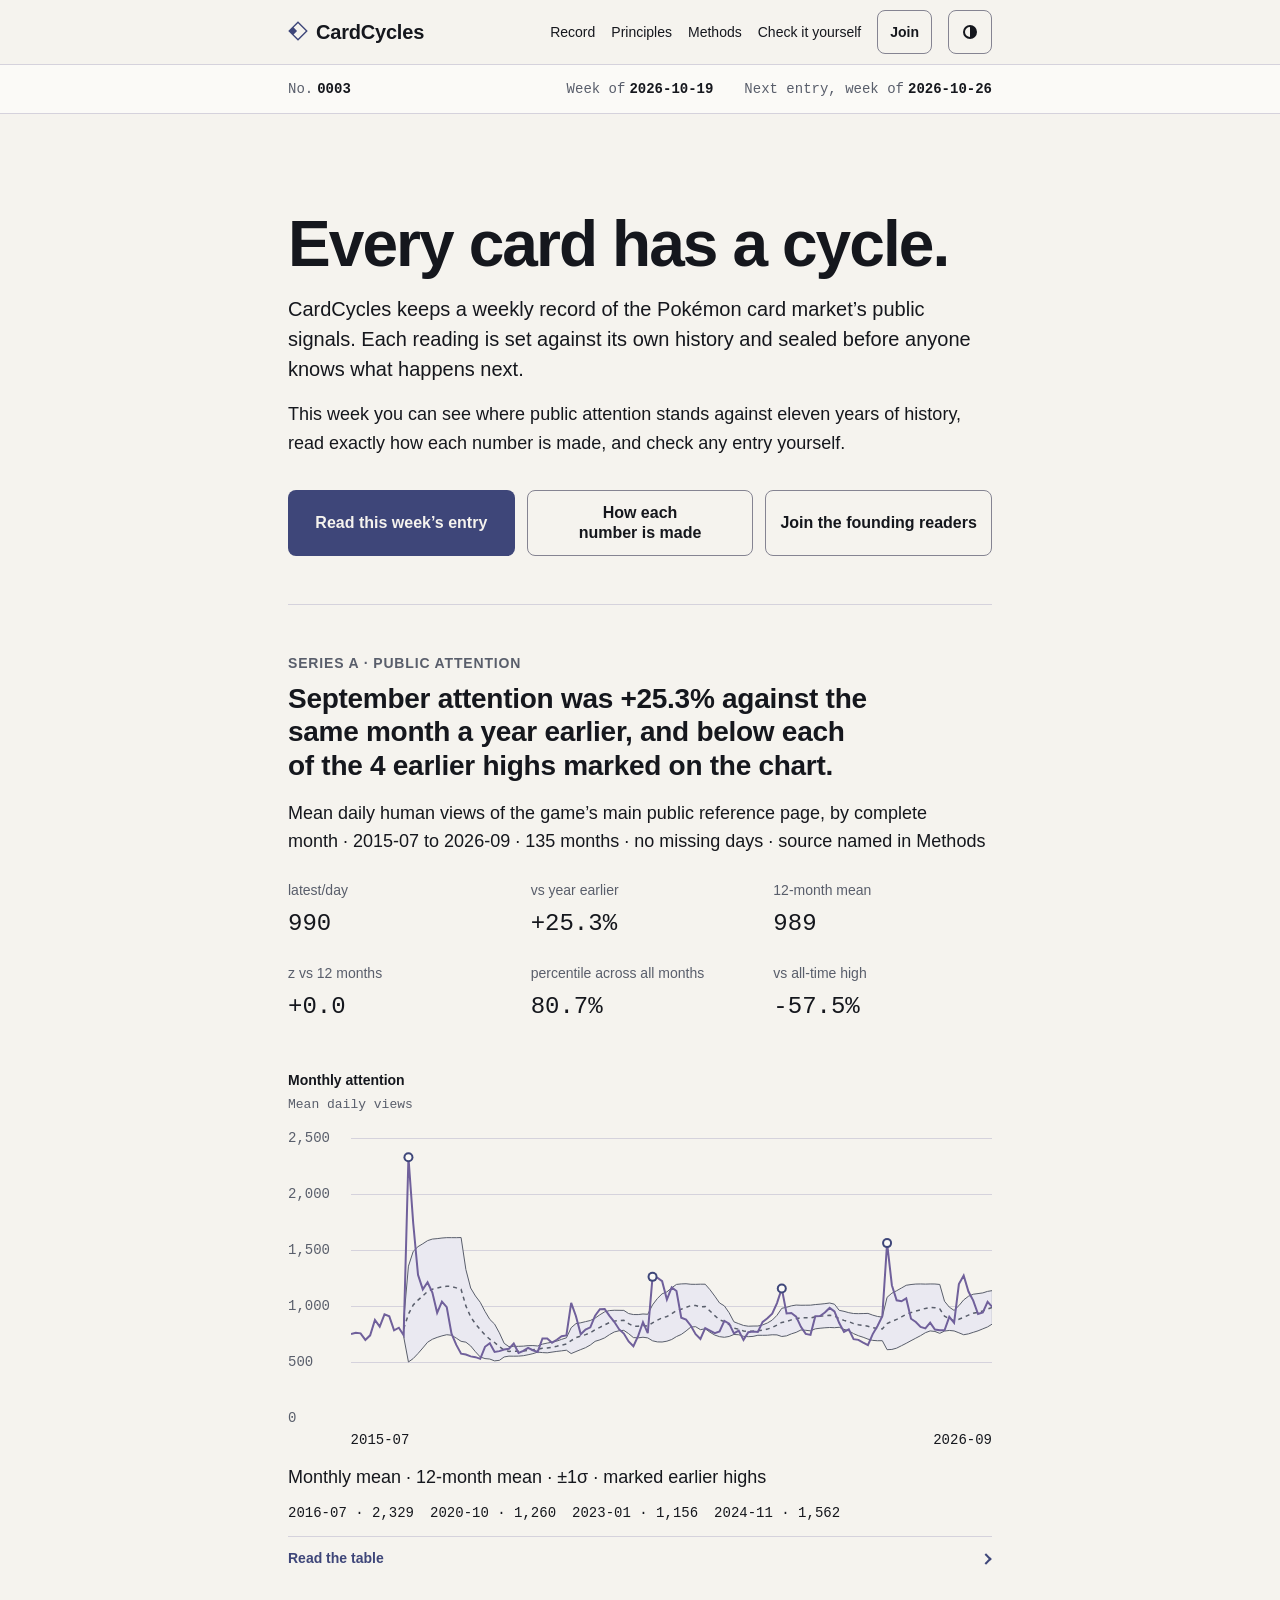
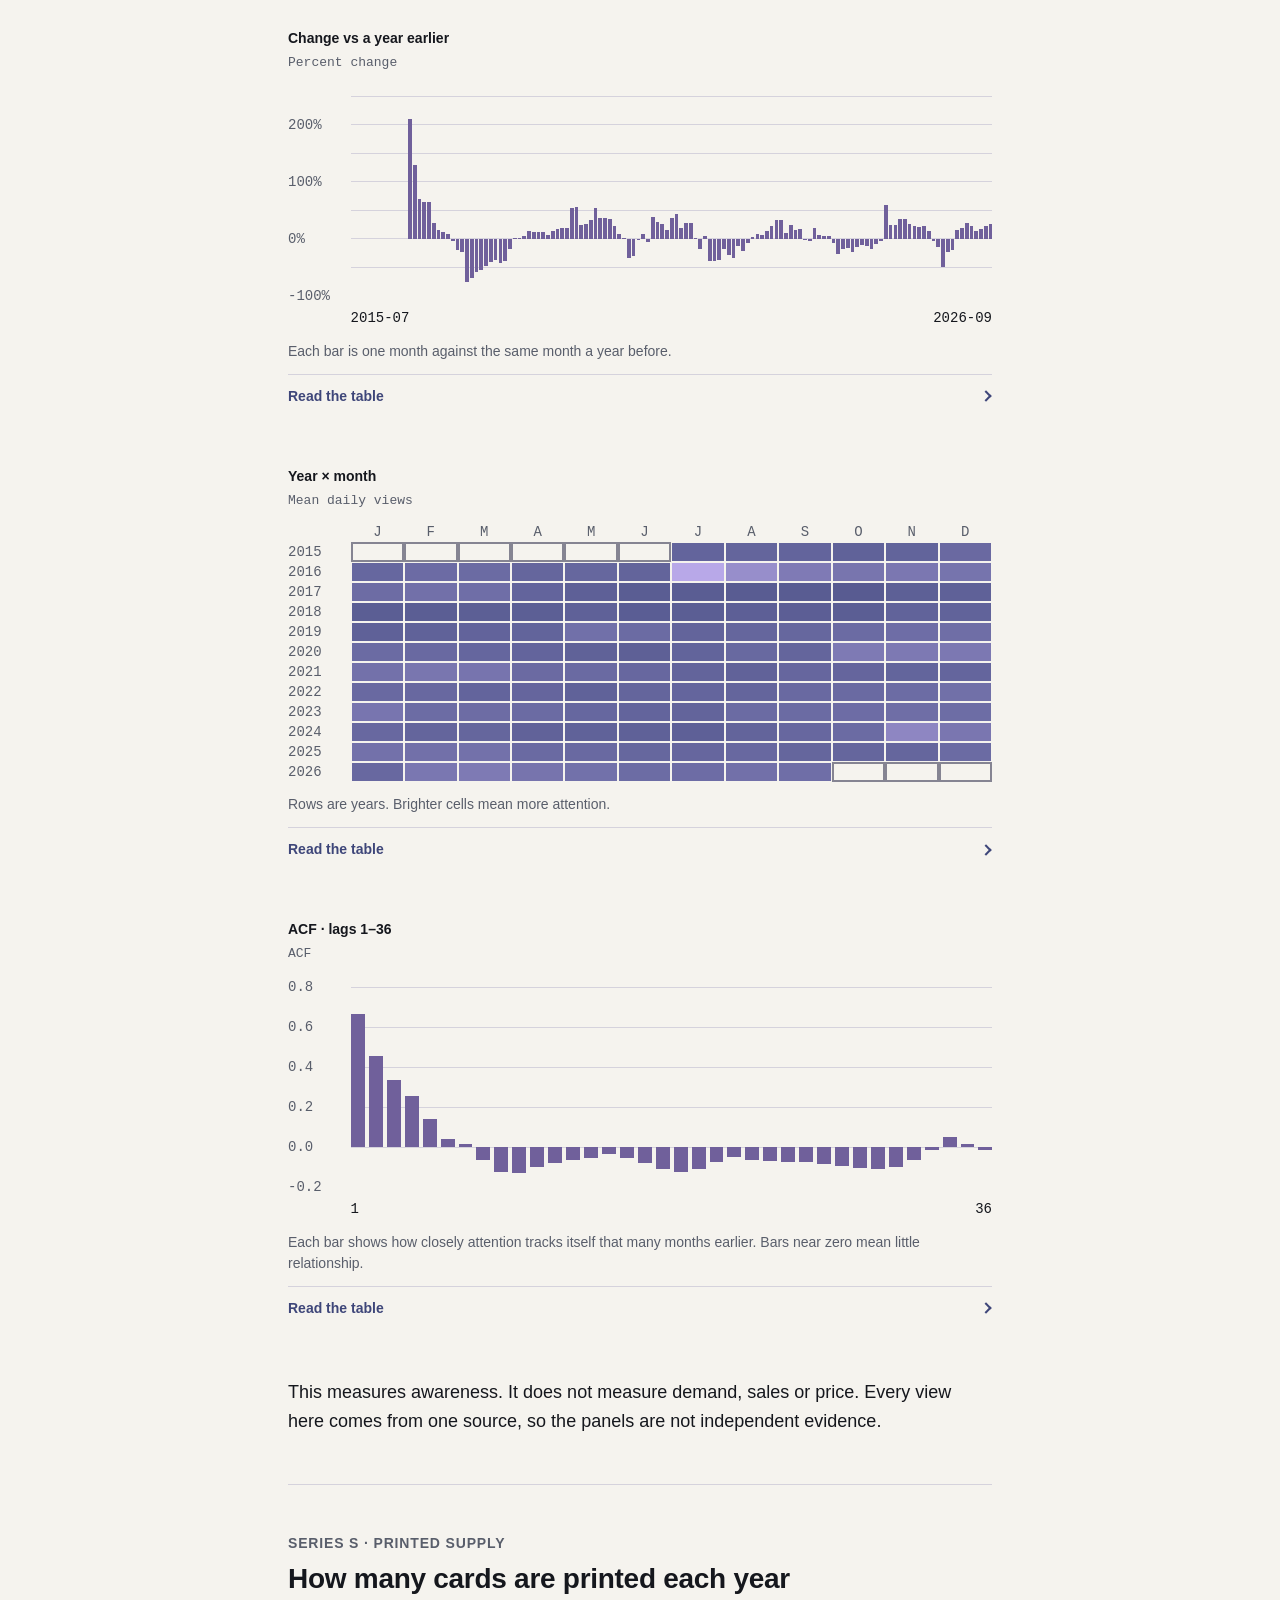
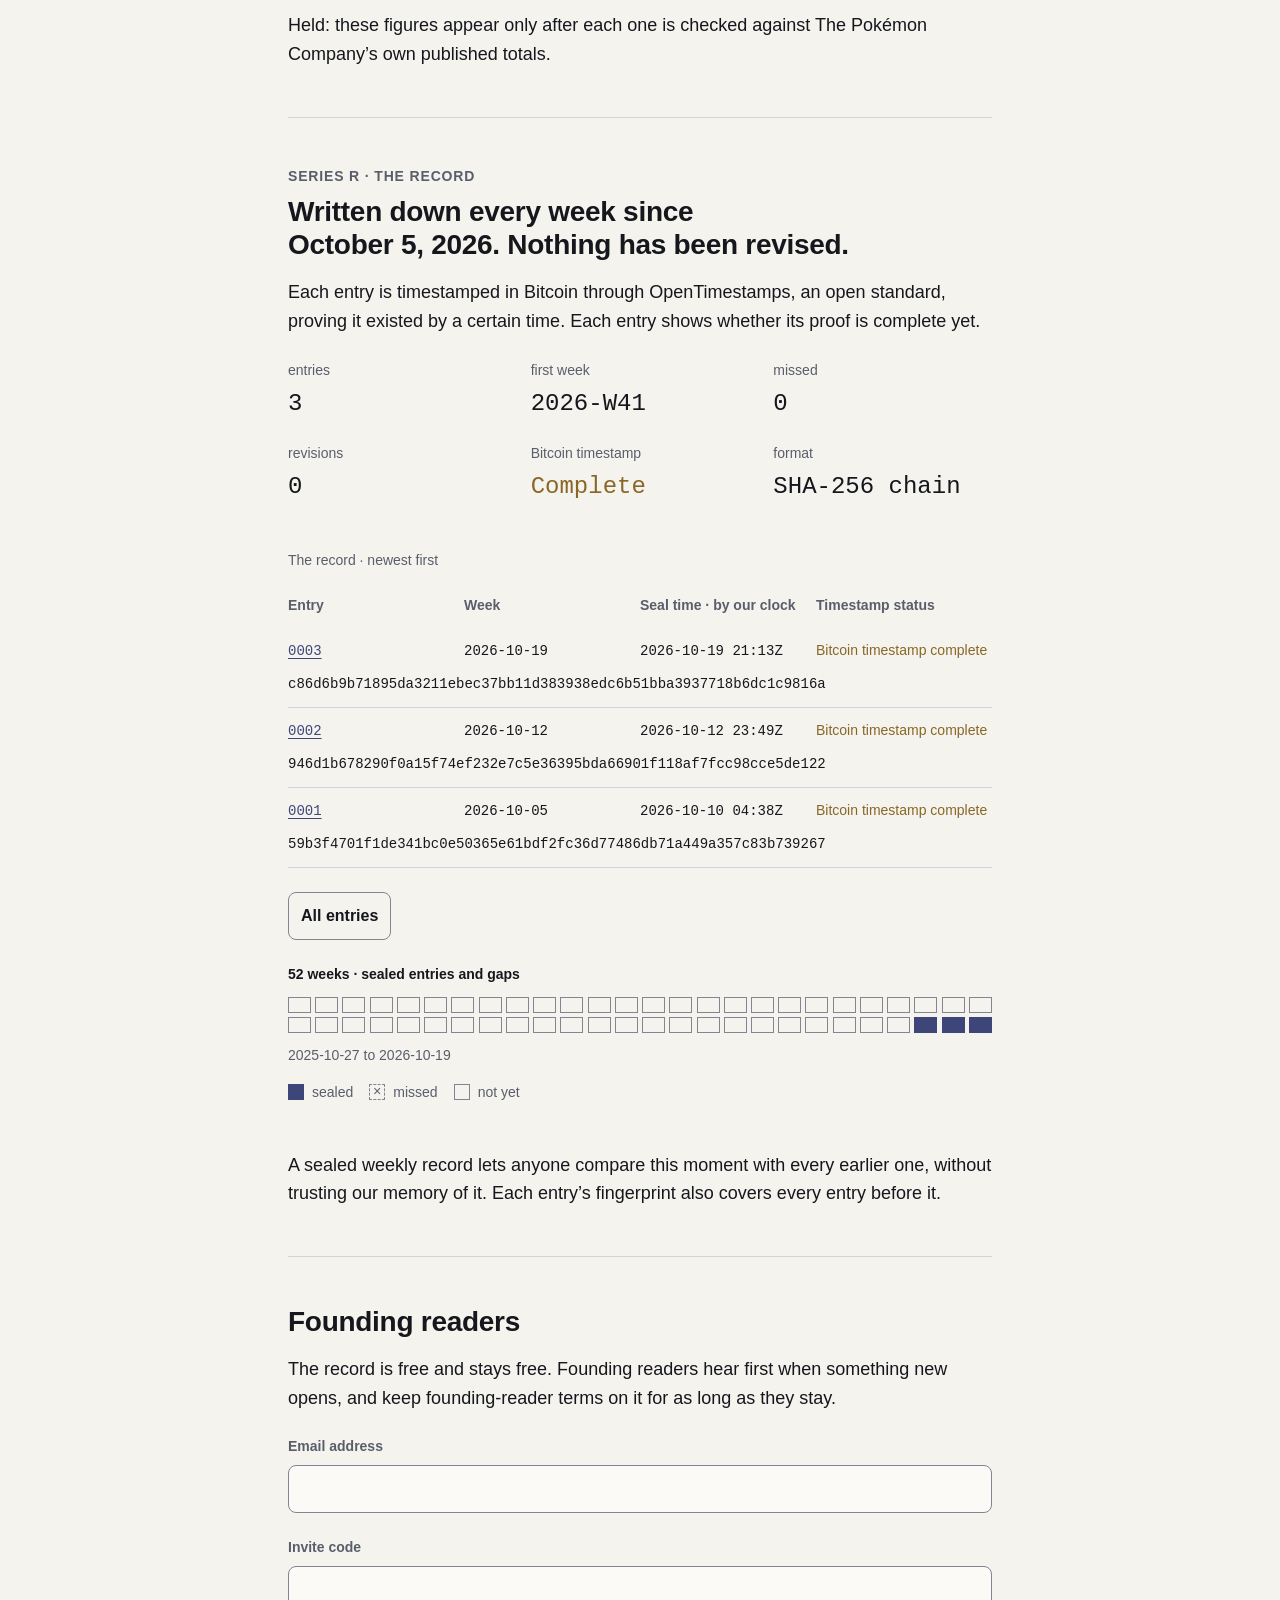
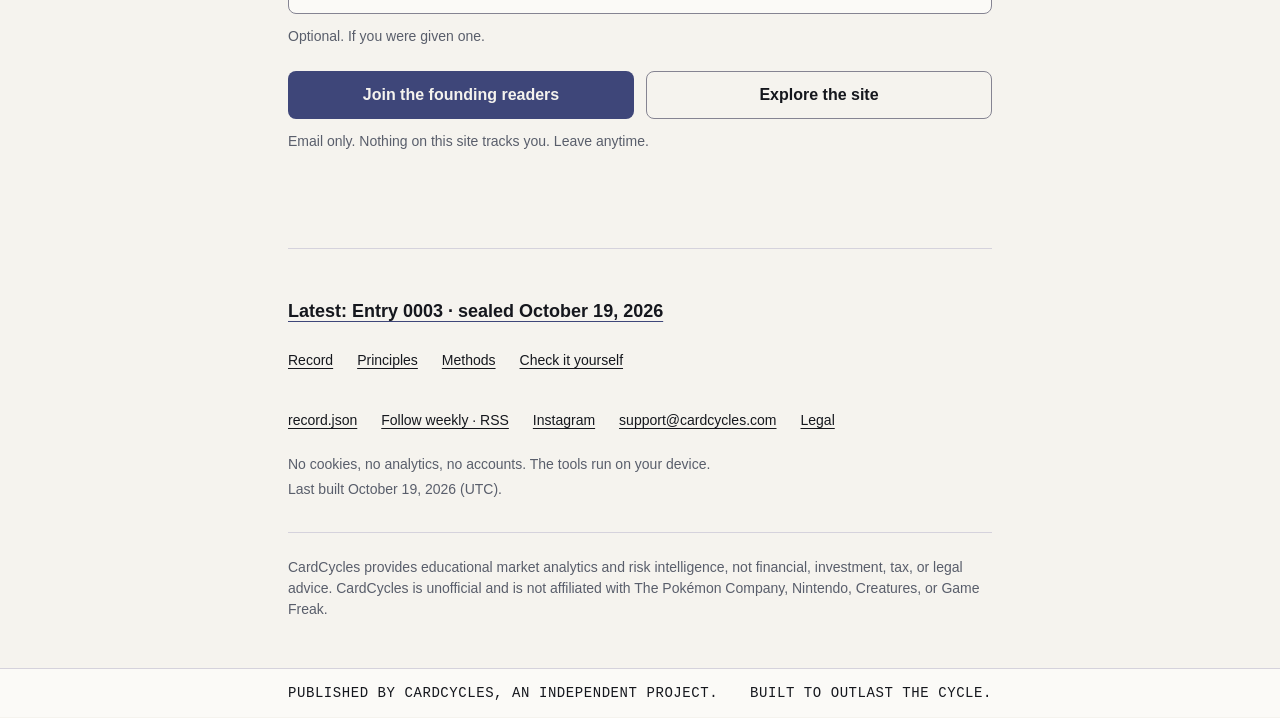
==== commit 2b3d5083: "Record: verified export 309600439db1b434" ====
--- a/index.html
+++ b/index.html
@@ -14,32 +14,35 @@
 <meta property="og:description" content="A weekly, sealed and timestamped record of public attention to the Pokémon card market. Printed supply is held until verified.">
 <meta property="og:url" content="https://cardcycles.com/">
 <meta property="og:type" content="website">
-<meta property="og:image" content="https://cardcycles.com/assets/a4bbda1f232d.png">
+<meta property="og:image" content="https://cardcycles.com/assets/c9cd2ac7cef0.png">
 <meta property="og:image:width" content="1200">
 <meta property="og:image:height" content="630">
+<meta property="og:image:alt" content="CardCycles. Every card has a cycle. A weekly Pokémon card market record, timestamped in Bitcoin.">
 <meta name="twitter:card" content="summary_large_image">
 <meta name="twitter:title" content="CardCycles · The Cycle Record">
 <meta name="twitter:description" content="A weekly, sealed and timestamped record of public attention to the Pokémon card market. Printed supply is held until verified.">
 <meta name="twitter:url" content="https://cardcycles.com/">
-<meta name="twitter:image" content="https://cardcycles.com/assets/a4bbda1f232d.png">
+<meta name="twitter:image" content="https://cardcycles.com/assets/c9cd2ac7cef0.png">
+<meta name="twitter:image:alt" content="CardCycles. Every card has a cycle. A weekly Pokémon card market record, timestamped in Bitcoin.">
 <link rel="alternate" type="application/rss+xml" title="The Cycle Record · CardCycles" href="https://cardcycles.com/feed.xml">
 <script type="application/ld+json">{"@context":"https://schema.org","@type":"WebSite","name":"CardCycles","url":"https://cardcycles.com/","description":"A weekly public record about the Pokémon card market, with entry fingerprints and timestamp-proof states. Unofficial. Not advice.","inLanguage":"en"}</script>
-<link rel="icon" href="data:image/svg+xml,%3Csvg%20xmlns%3D%22http%3A%2F%2Fwww.w3.org%2F2000%2Fsvg%22%20width%3D%2216%22%20height%3D%2216%22%20viewBox%3D%220%200%2016%2016%22%3E%3Cstyle%3E.f%7Bstroke%3A%233E4679%7D.l%7Bstroke%3A%23595E6B%7D%40media%28prefers-color-scheme%3Adark%29%7B.f%7Bstroke%3A%23B6B4E8%7D.l%7Bstroke%3A%23B6BAC7%7D%7D%3C%2Fstyle%3E%3Crect%20class%3D%22f%22%20x%3D%223.5%22%20y%3D%222.5%22%20width%3D%229%22%20height%3D%2212%22%20rx%3D%221.5%22%20fill%3D%22none%22%2F%3E%3Cpath%20class%3D%22l%22%20d%3D%22M6%205.5h4M6%208.5h4M6%2011.5h3%22%20fill%3D%22none%22%2F%3E%3C%2Fsvg%3E">
-<link rel="stylesheet" href="/assets/76cb6f02ebe2.css">
+<link rel="icon" href="data:image/svg+xml,%3Csvg%20xmlns%3D%22http%3A%2F%2Fwww.w3.org%2F2000%2Fsvg%22%20viewBox%3D%2212%2012%20232%20232%22%20fill%3D%22currentColor%22%20aria-hidden%3D%22true%22%20focusable%3D%22false%22%3E%3Cstyle%3Esvg%7Bcolor%3A%233E4679%7D%40media%28prefers-color-scheme%3Adark%29%7Bsvg%7Bcolor%3A%23B6B4E8%7D%7D%3C%2Fstyle%3E%3Cg%20transform%3D%22rotate%28315%20128%20128%29%22%3E%3Cpath%20fill-rule%3D%22evenodd%22%20d%3D%22M48%2048H208V208H48Z%20M120%2064H192V192H64V120H120Z%22%2F%3E%3C%2Fg%3E%3C%2Fsvg%3E">
+<link rel="apple-touch-icon" href="/assets/edbda34895d9.png">
+<link rel="stylesheet" href="/assets/5d7a9ed0b55d.css">
 <script src="/assets/6eaeb37964c0.js"></script>
 </head>
 <body>
 <a class="skip" href="#content">Skip to content</a>
-<header class="hdr"><div class="wrap"><a class="brand" href="/"><b>CardCycles</b></a><nav class="nav" aria-label="Site"><a class="lk" href="/record/">Record</a><a class="lk" href="/principles/">Principles</a><a class="lk" href="/methods/">Methods</a><a class="lk" href="/verify/">Check it yourself</a></nav><div class="tools"><button type="button" class="iconbtn" id="theme" aria-label="Switch to dark theme" title="Switch to dark theme"><svg viewBox="0 0 16 16" aria-hidden="true" focusable="false"><circle cx="8" cy="8" r="6" fill="none" stroke="currentColor" stroke-width="2"/><path d="M8 2a6 6 0 0 1 0 12z" fill="currentColor"/></svg></button><button type="button" class="menubtn" id="menubtn" aria-expanded="false" aria-controls="sheet"><span class="sr" data-menu-label>Menu</span><svg viewBox="0 0 16 16" aria-hidden="true" focusable="false"><path d="M2 4h12M2 8h12M2 12h12" fill="none" stroke="currentColor" stroke-width="2"/></svg></button></div></div></header>
-<nav class="sheet" id="sheet" aria-label="Site menu" hidden><a class="lk" href="/record/">Record</a><a class="lk" href="/principles/">Principles</a><a class="lk" href="/methods/">Methods</a><a class="lk" href="/verify/">Check it yourself</a></nav>
+<header class="hdr"><div class="wrap"><a class="brand" href="/"><svg viewBox="12 12 232 232" fill="currentColor" aria-hidden="true" focusable="false"><g transform="rotate(315 128 128)"><path fill-rule="evenodd" d="M48 48H208V208H48Z M120 64H192V192H64V120H120Z"/></g></svg><b>CardCycles</b></a><nav class="nav" aria-label="Site"><a class="lk" href="/record/">Record</a><a class="lk" href="/principles/">Principles</a><a class="lk" href="/methods/">Methods</a><a class="lk" href="/verify/">Check it yourself</a><a class="btn btn-s header-join" href="/#join">Join</a></nav><div class="tools"><button type="button" class="iconbtn" id="theme" aria-label="Switch to dark theme" title="Switch to dark theme"><svg viewBox="0 0 16 16" aria-hidden="true" focusable="false"><circle cx="8" cy="8" r="6" fill="none" stroke="currentColor" stroke-width="2"/><path d="M8 2a6 6 0 0 1 0 12z" fill="currentColor"/></svg></button><button type="button" class="menubtn" id="menubtn" aria-expanded="false" aria-controls="sheet"><span class="sr" data-menu-label>Menu</span><svg viewBox="0 0 16 16" aria-hidden="true" focusable="false"><path d="M2 4h12M2 8h12M2 12h12" fill="none" stroke="currentColor" stroke-width="2"/></svg></button></div></div></header>
+<nav class="sheet" id="sheet" aria-label="Site menu" hidden><a class="lk" href="/record/">Record</a><a class="lk" href="/principles/">Principles</a><a class="lk" href="/methods/">Methods</a><a class="lk" href="/verify/">Check it yourself</a><a class="btn btn-p" href="/#join">Join the founding readers</a></nav>
 <div class="i-status-anchor" aria-hidden="true"><span data-status-sentinel></span></div>
-<section class="i-status" data-status-bar aria-label="Record status"><div class="i-status-stage"><div class="wrap i-status-original"><span class="seg"><span class="status-label">No.</span> <span class="status-value">0002</span></span><span class="seg"><span class="status-label">Week of</span> <span class="status-value">2026-10-12</span></span><span class="seg"><span class="status-label">Next seal</span> <span class="status-value">2026-10-19</span></span></div><div class="wrap i-status-pinned" aria-hidden="true">TIMESTAMPED IN BITCOIN<span class="i-status-block"> · BLOCK 971,529</span></div></div></section>
+<section class="i-status" data-status-bar aria-label="Record status"><div class="i-status-stage"><div class="wrap i-status-original"><span class="seg"><span class="status-label">No.</span> <span class="status-value">0003</span></span><span class="seg"><span class="status-label">Week of</span> <span class="status-value">2026-10-19</span></span><span class="seg"><span class="status-label">Next entry, week of</span> <span class="status-value">2026-10-26</span></span></div><div class="wrap i-status-pinned" aria-hidden="true"><span class="i-status-proof">TIMESTAMPED IN BITCOIN</span></div></div><div class="wrap i-status-controls" inert><a class="lk bar-home" href="#top" aria-label="CardCycles home"><svg viewBox="12 12 232 232" fill="currentColor" aria-hidden="true" focusable="false"><g transform="rotate(315 128 128)"><path fill-rule="evenodd" d="M48 48H208V208H48Z M120 64H192V192H64V120H120Z"/></g></svg></a><button type="button" class="menubtn" id="barmenubtn" aria-expanded="false" aria-controls="sheet"><span class="sr" data-menu-label>Menu</span><svg viewBox="0 0 16 16" aria-hidden="true" focusable="false"><path d="M2 4h12M2 8h12M2 12h12" fill="none" stroke="currentColor" stroke-width="2"/></svg></button></div></section>
 <main class="wrap" id="content" tabindex="-1">
-<section class="wrap i-hero page-head"><h1>Every card has a cycle.</h1><p class="lede">CardCycles keeps a weekly record of the Pokémon card market’s public signals. Each reading is set against its own history and sealed before anyone knows what happens next.</p><p class="i-sub">This week you can see where public attention stands against eleven years of history, read exactly how each number is made, and check any entry yourself.</p><div class="btns all-or-stack"><a class="btn btn-p" href="/record/0002/">Read this week’s entry</a><a class="btn btn-s" href="/methods/">How each number is made</a><a class="btn btn-s" href="/record/#follow">Follow weekly · RSS</a></div></section><section class="wrap i-section layout-section" data-c25-section id="series-a"><div class="i-card"><p class="eyebrow">Series A · Public attention</p><h2>September attention was +25.3% against the same month a year earlier, and below each of the 4 earlier highs marked on the chart.</h2><p class="i-definition">Mean daily human views of the game’s main public reference page, by complete month · 2015-07 to 2026-09 · 135 months · no missing days · source named in Methods</p><dl class="i-stats layout-grid" data-c25-grid="stats"><div><dt>latest/day</dt><dd>990</dd></div><div><dt>vs year earlier</dt><dd>+25.3%</dd></div><div><dt>12-month mean</dt><dd>989</dd></div><div><dt>z vs 12 months</dt><dd>+0.0</dd></div><div><dt>percentile across all months</dt><dd>80.7%</dd></div><div><dt>vs all-time high</dt><dd>-57.5%</dd></div></dl><figure class="i-main-chart"><figcaption>Monthly attention</figcaption><p class="i-mini-unit">Mean daily views</p><div class="i-plot"><div class="i-scale"><span class="edge-top" style="--y:0.000000000%">2,500</span><span style="--y:20.000000000%">2,000</span><span style="--y:40.000000000%">1,500</span><span style="--y:60.000000000%">1,000</span><span style="--y:80.000000000%">500</span><span class="edge-bottom" style="--y:100.000000000%">0</span></div><div><svg class="i-svg" viewBox="0 0 960 280" width="960" height="280" preserveAspectRatio="none" role="img" aria-label="Monthly attention"><title>Monthly attention</title><path class="i-grid i-zero" d="M0 280 H960"/><path class="i-grid" d="M0 224 H960"/><path class="i-grid" d="M0 168 H960"/><path class="i-grid" d="M0 112 H960"/><path class="i-grid" d="M0 56 H960"/><path class="i-grid" d="M0 0 H960"/><path class="i-band" d="M78.806 183.061 L85.9701 128.165 L93.1343 113.37 L100.299 108.626 L107.463 105.75 L114.627 102.631 L121.791 101.066 L128.955 100.636 L136.119 100.02 L143.284 99.6474 L150.448 99.6644 L157.612 99.6751 L164.776 99.5336 L171.94 131.569 L179.104 150.012 L186.269 157.958 L193.433 164.289 L200.597 173.419 L207.761 181.403 L214.925 186.108 L222.09 194.888 L229.254 205.335 L236.418 208.658 L243.582 208.36 L250.746 208.327 L257.91 208.13 L265.075 207.649 L272.239 207.576 L279.403 207.977 L286.567 206.119 L293.731 205.077 L300.896 204.26 L308.06 203.072 L315.224 201.374 L322.388 199.814 L329.552 189.688 L336.716 185.596 L343.881 184.79 L351.045 183.638 L358.209 182.5 L365.373 180.125 L372.537 176.756 L379.701 173.841 L386.866 172.589 L394.03 172.257 L401.194 172.328 L408.358 172.392 L415.522 175.538 L422.687 176.559 L429.851 176.59 L437.015 175.976 L444.179 176.273 L451.343 166.905 L458.507 160.533 L465.672 155.788 L472.836 153.894 L480 149.842 L487.164 146.417 L494.328 145.913 L501.493 145.749 L508.657 146.279 L515.821 146.335 L522.985 146.181 L530.149 146.206 L537.313 151.718 L544.478 158.139 L551.642 164.966 L558.806 167.899 L565.97 174.761 L573.134 183.799 L580.299 185.673 L587.463 187.446 L594.627 188.207 L601.791 188.055 L608.955 188.015 L616.119 186.928 L623.284 184.965 L630.448 182.149 L637.612 177.305 L644.776 170.31 L651.94 169.264 L659.104 167.86 L666.269 167.059 L673.433 167.25 L680.597 167.217 L687.761 167.16 L694.925 166.553 L702.09 166.159 L709.254 165.66 L716.418 165 L723.582 166.177 L730.746 172.349 L737.91 173.334 L745.075 174.678 L752.239 175.529 L759.403 175.663 L766.567 175.549 L773.731 175.42 L780.896 177.13 L788.06 178.455 L795.224 179.14 L802.388 159.312 L809.552 155.184 L816.716 152.711 L823.881 150.021 L831.045 147.295 L838.209 146.516 L845.373 146.061 L852.537 145.955 L859.701 146.102 L866.866 145.963 L874.03 146.005 L881.194 146.446 L888.358 163.248 L895.522 169.156 L902.687 172.435 L909.851 167.692 L917.015 161.912 L924.179 158.272 L931.343 156.222 L938.507 155.584 L945.672 154.904 L952.836 153.377 L960 152.604 L960 185.952 L952.836 188.908 L945.672 190.858 L938.507 192.83 L931.343 194.351 L924.179 195.868 L917.015 196.751 L909.851 194.794 L902.687 192.929 L895.522 192.449 L888.358 193.076 L881.194 195.352 L874.03 193.467 L866.866 192.935 L859.701 194.707 L852.537 197.653 L845.373 200.167 L838.209 202.683 L831.045 205.307 L823.881 207.726 L816.716 210.139 L809.552 211.453 L802.388 211.702 L795.224 202.677 L788.06 202.738 L780.896 202.386 L773.731 201.114 L766.567 199.26 L759.403 197.688 L752.239 195.65 L745.075 192.744 L737.91 191.369 L730.746 189.29 L723.582 189.711 L716.418 189.496 L709.254 189.787 L702.09 190.243 L694.925 190.844 L687.761 192.874 L680.597 192.269 L673.433 191.959 L666.269 194.336 L659.104 195.863 L651.94 197.854 L644.776 198.495 L637.612 196.891 L630.448 196.779 L623.284 197.22 L616.119 197.313 L608.955 197.271 L601.791 198.393 L594.627 198.673 L587.463 198.353 L580.299 196.736 L573.134 196.478 L565.97 198.459 L558.806 199.289 L551.642 198.659 L544.478 197.091 L537.313 194.262 L530.149 190.81 L522.985 191.643 L515.821 188.688 L508.657 189.036 L501.493 192.979 L494.328 196.443 L487.164 198.564 L480 201.504 L472.836 203.177 L465.672 204.004 L458.507 203.892 L451.343 202.793 L444.179 199.895 L437.015 199.244 L429.851 199.85 L422.687 199.609 L415.522 195.626 L408.358 192.362 L401.194 192.75 L394.03 193.979 L386.866 196.638 L379.701 199.856 L372.537 201.85 L365.373 203.343 L358.209 207.005 L351.045 209.674 L343.881 211.572 L336.716 213.541 L329.552 215.578 L322.388 212.207 L315.224 212.857 L308.06 213.392 L300.896 214.1 L293.731 214.826 L286.567 214.581 L279.403 214.12 L272.239 215.677 L265.075 216.764 L257.91 217.714 L250.746 218.116 L243.582 218.195 L236.418 218.137 L229.254 218.956 L222.09 222.33 L214.925 222.87 L207.761 221.061 L200.597 220.59 L193.433 218.963 L186.269 213.725 L179.104 207.933 L171.94 204.186 L164.776 203.329 L157.612 200.111 L150.448 197.256 L143.284 196.714 L136.119 197.881 L128.955 199.382 L121.791 201.252 L114.627 204.253 L107.463 209.977 L100.299 215.511 L93.1343 220.532 L85.9701 223.993 L78.806 198.561 Z"/><path class="i-mean" d="M78.806 190.811 L85.9701 176.079 L93.1343 166.951 L100.299 162.068 L107.463 157.864 L114.627 153.442 L121.791 151.159 L128.955 150.009 L136.119 148.95 L143.284 148.181 L150.448 148.46 L157.612 149.893 L164.776 151.431 L171.94 167.877 L179.104 178.973 L186.269 185.841 L193.433 191.626 L200.597 197.005 L207.761 201.232 L214.925 204.489 L222.09 208.609 L229.254 212.145 L236.418 213.398 L243.582 213.277 L250.746 213.221 L257.91 212.922 L265.075 212.207 L272.239 211.627 L279.403 211.049 L286.567 210.35 L293.731 209.952 L300.896 209.18 L308.06 208.232 L315.224 207.115 L322.388 206.011 L329.552 202.633 L336.716 199.568 L343.881 198.181 L351.045 196.656 L358.209 194.752 L365.373 191.734 L372.537 189.303 L379.701 186.849 L386.866 184.613 L394.03 183.118 L401.194 182.539 L408.358 182.377 L415.522 185.582 L422.687 188.084 L429.851 188.22 L437.015 187.61 L444.179 188.084 L451.343 184.849 L458.507 182.213 L465.672 179.896 L472.836 178.536 L480 175.673 L487.164 172.49 L494.328 171.178 L501.493 169.364 L508.657 167.657 L515.821 167.512 L522.985 168.912 L530.149 168.508 L537.313 172.99 L544.478 177.615 L551.642 181.813 L558.806 183.594 L565.97 186.61 L573.134 190.138 L580.299 191.204 L587.463 192.9 L594.627 193.44 L601.791 193.224 L608.955 192.643 L616.119 192.121 L623.284 191.092 L630.448 189.464 L637.612 187.098 L644.776 184.402 L651.94 183.559 L659.104 181.862 L666.269 180.698 L673.433 179.604 L680.597 179.743 L687.761 180.017 L694.925 178.698 L702.09 178.201 L709.254 177.723 L716.418 177.248 L723.582 177.944 L730.746 180.819 L737.91 182.352 L745.075 183.711 L752.239 185.589 L759.403 186.676 L766.567 187.404 L773.731 188.267 L780.896 189.758 L788.06 190.596 L795.224 190.908 L802.388 185.507 L809.552 183.318 L816.716 181.425 L823.881 178.873 L831.045 176.301 L838.209 174.6 L845.373 173.114 L852.537 171.804 L859.701 170.405 L866.866 169.449 L874.03 169.736 L881.194 170.899 L888.358 178.162 L895.522 180.802 L902.687 182.682 L909.851 181.243 L917.015 179.331 L924.179 177.07 L931.343 175.287 L938.507 174.207 L945.672 172.881 L952.836 171.143 L960 169.278"/><path class="i-line" d="M0 195.957 L7.16418 194.775 L14.3284 195.328 L21.4925 201.875 L28.6567 197.344 L35.8209 181.863 L42.9851 188.622 L50.1493 176.381 L57.3134 178.333 L64.4776 192.353 L71.6418 189.714 L78.806 197.187 L85.9701 19.1737 L93.1343 85.2392 L100.299 136.737 L107.463 151.417 L114.627 144.286 L121.791 154.466 L128.955 174.821 L136.119 163.676 L143.284 169.098 L150.448 195.705 L157.612 206.911 L164.776 215.645 L171.94 216.525 L179.104 218.386 L186.269 219.162 L193.433 220.835 L200.597 208.828 L207.761 205.188 L214.925 213.909 L222.09 213.116 L229.254 211.535 L236.418 210.732 L243.582 205.466 L250.746 214.977 L257.91 212.93 L265.075 209.801 L272.239 212.206 L279.403 213.895 L286.567 200.446 L293.731 200.408 L300.896 204.646 L308.06 201.74 L315.224 198.139 L322.388 197.475 L329.552 164.933 L336.716 178.203 L343.881 196.278 L351.045 191.502 L358.209 189.366 L365.373 177.675 L372.537 171.274 L379.701 170.952 L386.866 177.82 L394.03 183.796 L401.194 191.198 L408.358 195.522 L415.522 203.396 L422.687 208.227 L429.851 197.915 L437.015 184.175 L444.179 195.059 L451.343 138.851 L458.507 139.642 L465.672 143.15 L472.836 161.5 L480 149.444 L487.164 153.003 L494.328 179.775 L501.493 181.628 L508.657 187.746 L515.821 196.166 L522.985 200.982 L530.149 190.213 L537.313 192.633 L544.478 195.141 L551.642 193.522 L558.806 182.874 L565.97 185.636 L573.134 195.342 L580.299 192.569 L587.463 201.972 L594.627 194.23 L601.791 193.569 L608.955 194.017 L616.119 183.941 L623.284 180.291 L630.448 175.609 L637.612 165.124 L644.776 150.528 L651.94 175.512 L659.104 174.977 L666.269 178.606 L673.433 188.846 L680.597 195.895 L687.761 196.856 L694.925 178.196 L702.09 177.968 L709.254 174.561 L716.418 169.911 L723.582 173.47 L730.746 185.035 L737.91 193.899 L745.075 191.292 L752.239 201.141 L759.403 201.882 L766.567 204.643 L773.731 207.207 L780.896 196.083 L788.06 188.033 L795.224 178.3 L802.388 105.101 L809.552 147.204 L816.716 162.317 L823.881 163.276 L831.045 160.424 L838.209 180.727 L845.373 184.052 L852.537 188.929 L859.701 190.411 L866.866 184.619 L874.03 191.475 L881.194 192.253 L888.358 192.259 L895.522 178.886 L902.687 184.872 L909.851 146.008 L917.015 137.485 L924.179 153.589 L931.343 162.653 L938.507 175.974 L945.672 174.496 L952.836 163.758 L960 169.098"/><g class="i-high-pt"><title>Earlier high · 2016-07</title><path class="i-high" d="M85.9701 19.1737h0" stroke-linecap="round" vector-effect="non-scaling-stroke"/><path class="i-high-center" d="M85.9701 19.1737h0" stroke-linecap="round" vector-effect="non-scaling-stroke"/></g><g class="i-high-pt"><title>Earlier high · 2020-10</title><path class="i-high" d="M451.343 138.851h0" stroke-linecap="round" vector-effect="non-scaling-stroke"/><path class="i-high-center" d="M451.343 138.851h0" stroke-linecap="round" vector-effect="non-scaling-stroke"/></g><g class="i-high-pt"><title>Earlier high · 2023-01</title><path class="i-high" d="M644.776 150.528h0" stroke-linecap="round" vector-effect="non-scaling-stroke"/><path class="i-high-center" d="M644.776 150.528h0" stroke-linecap="round" vector-effect="non-scaling-stroke"/></g><g class="i-high-pt"><title>Earlier high · 2024-11</title><path class="i-high" d="M802.388 105.101h0" stroke-linecap="round" vector-effect="non-scaling-stroke"/><path class="i-high-center" d="M802.388 105.101h0" stroke-linecap="round" vector-effect="non-scaling-stroke"/></g></svg><div class="i-axis"><span>2015-07</span><span>2026-09</span></div></div></div><div class="i-caption"><p>Monthly mean · 12-month mean · ±1σ · marked earlier highs</p><div class="i-high-labels"><span>2016-07 · 2,329</span><span>2020-10 · 1,260</span><span>2023-01 · 1,156</span><span>2024-11 · 1,562</span></div></div><details class="view-table"><summary>Read the table</summary><div class="tscroll" role="region" tabindex="0" aria-label="Monthly attention"><table class="tbl"><caption>Monthly attention</caption><thead><tr><th scope="col">Month</th><th scope="col">Mean/day</th><th scope="col">12-month mean</th><th scope="col">σ</th></tr></thead><tbody><tr><th scope="row">2026-09</th><td>990</td><td>989</td><td>149</td></tr><tr><th scope="row">2026-08</th><td>1,038</td><td>972</td><td>159</td></tr><tr><th scope="row">2026-07</th><td>942</td><td>956</td><td>161</td></tr><tr><th scope="row">2026-06</th><td>929</td><td>945</td><td>166</td></tr><tr><th scope="row">2026-05</th><td>1,048</td><td>935</td><td>170</td></tr><tr><th scope="row">2026-04</th><td>1,129</td><td>919</td><td>168</td></tr><tr><th scope="row">2026-03</th><td>1,272</td><td>899</td><td>156</td></tr><tr><th scope="row">2026-02</th><td>1,196</td><td>882</td><td>121</td></tr><tr><th scope="row">2026-01</th><td>849</td><td>869</td><td>91</td></tr><tr><th scope="row">2025-12</th><td>903</td><td>886</td><td>104</td></tr><tr><th scope="row">2025-11</th><td>783</td><td>909</td><td>133</td></tr><tr><th scope="row">2025-10</th><td>783</td><td>974</td><td>218</td></tr><tr><th scope="row">2025-09</th><td>790</td><td>984</td><td>212</td></tr><tr><th scope="row">2025-08</th><td>852</td><td>987</td><td>210</td></tr><tr><th scope="row">2025-07</th><td>800</td><td>979</td><td>217</td></tr><tr><th scope="row">2025-06</th><td>813</td><td>966</td><td>231</td></tr><tr><th scope="row">2025-05</th><td>857</td><td>954</td><td>242</td></tr><tr><th scope="row">2025-04</th><td>886</td><td>941</td><td>251</td></tr><tr><th scope="row">2025-03</th><td>1,068</td><td>926</td><td>259</td></tr><tr><th scope="row">2025-02</th><td>1,042</td><td>903</td><td>258</td></tr><tr><th scope="row">2025-01</th><td>1,051</td><td>880</td><td>256</td></tr><tr><th scope="row">2024-12</th><td>1,186</td><td>863</td><td>251</td></tr><tr><th scope="row">2024-11</th><td>1,562</td><td>844</td><td>234</td></tr><tr><th scope="row">2024-10</th><td>908</td><td>795</td><td>105</td></tr><tr><th scope="row">2024-09</th><td>821</td><td>798</td><td>108</td></tr><tr><th scope="row">2024-08</th><td>749</td><td>806</td><td>113</td></tr><tr><th scope="row">2024-07</th><td>650</td><td>819</td><td>115</td></tr><tr><th scope="row">2024-06</th><td>673</td><td>827</td><td>106</td></tr><tr><th scope="row">2024-05</th><td>697</td><td>833</td><td>98</td></tr><tr><th scope="row">2024-04</th><td>704</td><td>843</td><td>90</td></tr><tr><th scope="row">2024-03</th><td>792</td><td>860</td><td>81</td></tr><tr><th scope="row">2024-02</th><td>769</td><td>872</td><td>81</td></tr><tr><th scope="row">2024-01</th><td>848</td><td>886</td><td>76</td></tr><tr><th scope="row">2023-12</th><td>951</td><td>911</td><td>105</td></tr><tr><th scope="row">2023-11</th><td>983</td><td>917</td><td>109</td></tr><tr><th scope="row">2023-10</th><td>941</td><td>913</td><td>108</td></tr><tr><th scope="row">2023-09</th><td>911</td><td>909</td><td>108</td></tr><tr><th scope="row">2023-08</th><td>909</td><td>904</td><td>108</td></tr><tr><th scope="row">2023-07</th><td>742</td><td>893</td><td>115</td></tr><tr><th scope="row">2023-06</th><td>751</td><td>895</td><td>112</td></tr><tr><th scope="row">2023-05</th><td>814</td><td>896</td><td>110</td></tr><tr><th scope="row">2023-04</th><td>905</td><td>887</td><td>122</td></tr><tr><th scope="row">2023-03</th><td>938</td><td>876</td><td>125</td></tr><tr><th scope="row">2023-02</th><td>933</td><td>861</td><td>128</td></tr><tr><th scope="row">2023-01</th><td>1,156</td><td>854</td><td>126</td></tr><tr><th scope="row">2022-12</th><td>1,026</td><td>829</td><td>87</td></tr><tr><th scope="row">2022-11</th><td>932</td><td>808</td><td>65</td></tr><tr><th scope="row">2022-10</th><td>890</td><td>794</td><td>55</td></tr><tr><th scope="row">2022-09</th><td>858</td><td>785</td><td>46</td></tr><tr><th scope="row">2022-08</th><td>768</td><td>780</td><td>41</td></tr><tr><th scope="row">2022-07</th><td>772</td><td>775</td><td>46</td></tr><tr><th scope="row">2022-06</th><td>766</td><td>773</td><td>47</td></tr><tr><th scope="row">2022-05</th><td>697</td><td>778</td><td>49</td></tr><tr><th scope="row">2022-04</th><td>781</td><td>793</td><td>49</td></tr><tr><th scope="row">2022-03</th><td>756</td><td>802</td><td>57</td></tr><tr><th scope="row">2022-02</th><td>843</td><td>834</td><td>106</td></tr><tr><th scope="row">2022-01</th><td>867</td><td>861</td><td>140</td></tr><tr><th scope="row">2021-12</th><td>772</td><td>877</td><td>150</td></tr><tr><th scope="row">2021-11</th><td>758</td><td>914</td><td>174</td></tr><tr><th scope="row">2021-10</th><td>780</td><td>955</td><td>190</td></tr><tr><th scope="row">2021-09</th><td>802</td><td>995</td><td>199</td></tr><tr><th scope="row">2021-08</th><td>706</td><td>992</td><td>203</td></tr><tr><th scope="row">2021-07</th><td>749</td><td>1,004</td><td>189</td></tr><tr><th scope="row">2021-06</th><td>824</td><td>1,003</td><td>191</td></tr><tr><th scope="row">2021-05</th><td>878</td><td>988</td><td>211</td></tr><tr><th scope="row">2021-04</th><td>895</td><td>972</td><td>226</td></tr><tr><th scope="row">2021-03</th><td>1,134</td><td>960</td><td>233</td></tr><tr><th scope="row">2021-02</th><td>1,166</td><td>931</td><td>231</td></tr><tr><th scope="row">2021-01</th><td>1,058</td><td>906</td><td>220</td></tr><tr><th scope="row">2020-12</th><td>1,222</td><td>894</td><td>215</td></tr><tr><th scope="row">2020-11</th><td>1,253</td><td>873</td><td>194</td></tr><tr><th scope="row">2020-10</th><td>1,260</td><td>850</td><td>160</td></tr><tr><th scope="row">2020-09</th><td>758</td><td>821</td><td>105</td></tr><tr><th scope="row">2020-08</th><td>856</td><td>825</td><td>104</td></tr><tr><th scope="row">2020-07</th><td>733</td><td>819</td><td>104</td></tr><tr><th scope="row">2020-06</th><td>641</td><td>821</td><td>103</td></tr><tr><th scope="row">2020-05</th><td>684</td><td>843</td><td>90</td></tr><tr><th scope="row">2020-04</th><td>754</td><td>872</td><td>89</td></tr><tr><th scope="row">2020-03</th><td>793</td><td>870</td><td>91</td></tr><tr><th scope="row">2020-02</th><td>859</td><td>865</td><td>97</td></tr><tr><th scope="row">2020-01</th><td>912</td><td>852</td><td>107</td></tr><tr><th scope="row">2019-12</th><td>974</td><td>832</td><td>116</td></tr><tr><th scope="row">2019-11</th><td>971</td><td>810</td><td>112</td></tr><tr><th scope="row">2019-10</th><td>914</td><td>788</td><td>104</td></tr><tr><th scope="row">2019-09</th><td>809</td><td>761</td><td>109</td></tr><tr><th scope="row">2019-08</th><td>790</td><td>744</td><td>116</td></tr><tr><th scope="row">2019-07</th><td>748</td><td>731</td><td>120</td></tr><tr><th scope="row">2019-06</th><td>909</td><td>718</td><td>125</td></tr><tr><th scope="row">2019-05</th><td>1,027</td><td>691</td><td>116</td></tr><tr><th scope="row">2019-04</th><td>737</td><td>661</td><td>55</td></tr><tr><th scope="row">2019-03</th><td>731</td><td>651</td><td>51</td></tr><tr><th scope="row">2019-02</th><td>699</td><td>641</td><td>46</td></tr><tr><th scope="row">2019-01</th><td>673</td><td>632</td><td>44</td></tr><tr><th scope="row">2018-12</th><td>711</td><td>625</td><td>44</td></tr><tr><th scope="row">2018-11</th><td>710</td><td>622</td><td>38</td></tr><tr><th scope="row">2018-10</th><td>590</td><td>616</td><td>27</td></tr><tr><th scope="row">2018-09</th><td>605</td><td>610</td><td>36</td></tr><tr><th scope="row">2018-08</th><td>627</td><td>605</td><td>41</td></tr><tr><th scope="row">2018-07</th><td>599</td><td>599</td><td>43</td></tr><tr><th scope="row">2018-06</th><td>581</td><td>596</td><td>44</td></tr><tr><th scope="row">2018-05</th><td>665</td><td>596</td><td>44</td></tr><tr><th scope="row">2018-04</th><td>618</td><td>595</td><td>42</td></tr><tr><th scope="row">2018-03</th><td>611</td><td>606</td><td>61</td></tr><tr><th scope="row">2018-02</th><td>597</td><td>637</td><td>123</td></tr><tr><th scope="row">2018-01</th><td>590</td><td>674</td><td>164</td></tr><tr><th scope="row">2017-12</th><td>668</td><td>703</td><td>177</td></tr><tr><th scope="row">2017-11</th><td>635</td><td>741</td><td>211</td></tr><tr><th scope="row">2017-10</th><td>528</td><td>789</td><td>244</td></tr><tr><th scope="row">2017-09</th><td>543</td><td>841</td><td>249</td></tr><tr><th scope="row">2017-08</th><td>550</td><td>902</td><td>259</td></tr><tr><th scope="row">2017-07</th><td>567</td><td>1,001</td><td>324</td></tr><tr><th scope="row">2017-06</th><td>575</td><td>1,148</td><td>463</td></tr><tr><th scope="row">2017-05</th><td>653</td><td>1,162</td><td>448</td></tr><tr><th scope="row">2017-04</th><td>753</td><td>1,174</td><td>436</td></tr><tr><th scope="row">2017-03</th><td>990</td><td>1,177</td><td>433</td></tr><tr><th scope="row">2017-02</th><td>1,039</td><td>1,170</td><td>437</td></tr><tr><th scope="row">2017-01</th><td>939</td><td>1,161</td><td>441</td></tr><tr><th scope="row">2016-12</th><td>1,121</td><td>1,150</td><td>447</td></tr><tr><th scope="row">2016-11</th><td>1,212</td><td>1,130</td><td>454</td></tr><tr><th scope="row">2016-10</th><td>1,148</td><td>1,091</td><td>465</td></tr><tr><th scope="row">2016-09</th><td>1,279</td><td>1,053</td><td>477</td></tr><tr><th scope="row">2016-08</th><td>1,739</td><td>1,009</td><td>478</td></tr><tr><th scope="row">2016-07</th><td>2,329</td><td>928</td><td>428</td></tr><tr><th scope="row">2016-06</th><td>739</td><td>796</td><td>69</td></tr><tr><th scope="row">2016-05</th><td>806</td><td>—</td><td>—</td></tr><tr><th scope="row">2016-04</th><td>783</td><td>—</td><td>—</td></tr><tr><th scope="row">2016-03</th><td>908</td><td>—</td><td>—</td></tr><tr><th scope="row">2016-02</th><td>925</td><td>—</td><td>—</td></tr><tr><th scope="row">2016-01</th><td>816</td><td>—</td><td>—</td></tr><tr><th scope="row">2015-12</th><td>876</td><td>—</td><td>—</td></tr><tr><th scope="row">2015-11</th><td>738</td><td>—</td><td>—</td></tr><tr><th scope="row">2015-10</th><td>698</td><td>—</td><td>—</td></tr><tr><th scope="row">2015-09</th><td>756</td><td>—</td><td>—</td></tr><tr><th scope="row">2015-08</th><td>761</td><td>—</td><td>—</td></tr><tr><th scope="row">2015-07</th><td>750</td><td>—</td><td>—</td></tr></tbody></table></div></details></figure><div class="i-minis"><figure class="i-mini"><figcaption>Change vs a year earlier</figcaption><p class="i-mini-unit">Percent change</p><div class="i-plot"><div class="i-scale"><span style="--y:14.285714286%">200%</span><span style="--y:42.857142857%">100%</span><span style="--y:71.428571429%">0%</span><span class="edge-bottom" style="--y:100.000000000%">-100%</span></div><div><svg class="i-svg" viewBox="0 0 960 200" width="960" height="200" preserveAspectRatio="none" role="img" aria-label="Change vs a year earlier"><title>Change vs a year earlier</title><path class="i-grid" d="M0 200 H960"/><path class="i-grid" d="M0 171.429 H960"/><path class="i-grid i-zero" d="M0 142.857 H960"/><path class="i-grid" d="M0 114.286 H960"/><path class="i-grid" d="M0 85.7143 H960"/><path class="i-grid" d="M0 57.1429 H960"/><path class="i-grid" d="M0 28.5714 H960"/><path class="i-grid" d="M0 0 H960"/><rect class="i-bar" x="85.4734" y="22.6587" width="5.54667" height="120.198"><title>2016-07 · +210.3%</title></rect><rect class="i-bar" x="92.5962" y="69.4137" width="5.54667" height="73.4434"><title>2016-08 · +128.5%</title></rect><rect class="i-bar" x="99.719" y="103.316" width="5.54667" height="39.5414"><title>2016-09 · +69.2%</title></rect><rect class="i-bar" x="106.842" y="105.951" width="5.54667" height="36.9061"><title>2016-10 · +64.6%</title></rect><rect class="i-bar" x="113.965" y="106.176" width="5.54667" height="36.6809"><title>2016-11 · +64.2%</title></rect><rect class="i-bar" x="121.087" y="126.905" width="5.54667" height="15.9524"><title>2016-12 · +27.9%</title></rect><rect class="i-bar" x="128.21" y="134.227" width="5.54667" height="8.63062"><title>2017-01 · +15.1%</title></rect><rect class="i-bar" x="135.333" y="135.851" width="5.54667" height="7.00624"><title>2017-02 · +12.3%</title></rect><rect class="i-bar" x="142.456" y="137.667" width="5.54667" height="5.19037"><title>2017-03 · +9.1%</title></rect><rect class="i-bar" x="149.579" y="142.857" width="5.54667" height="2.18573"><title>2017-04 · -3.8%</title></rect><rect class="i-bar" x="156.701" y="142.857" width="5.54667" height="10.8844"><title>2017-05 · -19.0%</title></rect><rect class="i-bar" x="163.824" y="142.857" width="5.54667" height="12.7362"><title>2017-06 · -22.3%</title></rect><rect class="i-bar" x="170.947" y="142.857" width="5.54667" height="43.2365"><title>2017-07 · -75.7%</title></rect><rect class="i-bar" x="178.07" y="142.857" width="5.54667" height="39.0652"><title>2017-08 · -68.4%</title></rect><rect class="i-bar" x="185.192" y="142.857" width="5.54667" height="32.8764"><title>2017-09 · -57.5%</title></rect><rect class="i-bar" x="192.315" y="142.857" width="5.54667" height="30.8498"><title>2017-10 · -54.0%</title></rect><rect class="i-bar" x="199.438" y="142.857" width="5.54667" height="27.1756"><title>2017-11 · -47.6%</title></rect><rect class="i-bar" x="206.561" y="142.857" width="5.54667" height="23.0884"><title>2017-12 · -40.4%</title></rect><rect class="i-bar" x="213.684" y="142.857" width="5.54667" height="21.2362"><title>2018-01 · -37.2%</title></rect><rect class="i-bar" x="220.806" y="142.857" width="5.54667" height="24.2868"><title>2018-02 · -42.5%</title></rect><rect class="i-bar" x="227.929" y="142.857" width="5.54667" height="21.866"><title>2018-03 · -38.3%</title></rect><rect class="i-bar" x="235.052" y="142.857" width="5.54667" height="10.1865"><title>2018-04 · -17.8%</title></rect><rect class="i-bar" x="242.175" y="141.727" width="5.54667" height="1.12986"><title>2018-05 · +2.0%</title></rect><rect class="i-bar" x="249.298" y="142.264" width="5.54667" height="0.593373"><title>2018-06 · +1.0%</title></rect><rect class="i-bar" x="256.42" y="139.621" width="5.54667" height="3.23622"><title>2018-07 · +5.7%</title></rect><rect class="i-bar" x="263.543" y="134.896" width="5.54667" height="7.96127"><title>2018-08 · +13.9%</title></rect><rect class="i-bar" x="270.666" y="136.324" width="5.54667" height="6.53272"><title>2018-09 · +11.4%</title></rect><rect class="i-bar" x="277.789" y="136.154" width="5.54667" height="6.70319"><title>2018-10 · +11.7%</title></rect><rect class="i-bar" x="284.911" y="136.128" width="5.54667" height="6.72921"><title>2018-11 · +11.8%</title></rect><rect class="i-bar" x="292.034" y="139.206" width="5.54667" height="3.65094"><title>2018-12 · +6.4%</title></rect><rect class="i-bar" x="299.157" y="134.848" width="5.54667" height="8.00931"><title>2019-01 · +14.0%</title></rect><rect class="i-bar" x="306.28" y="133.138" width="5.54667" height="9.71917"><title>2019-02 · +17.0%</title></rect><rect class="i-bar" x="313.403" y="131.676" width="5.54667" height="11.1813"><title>2019-03 · +19.6%</title></rect><rect class="i-bar" x="320.525" y="131.921" width="5.54667" height="10.9364"><title>2019-04 · +19.1%</title></rect><rect class="i-bar" x="327.648" y="111.782" width="5.54667" height="31.0754"><title>2019-05 · +54.4%</title></rect><rect class="i-bar" x="334.771" y="110.541" width="5.54667" height="32.3165"><title>2019-06 · +56.6%</title></rect><rect class="i-bar" x="341.894" y="128.67" width="5.54667" height="14.1872"><title>2019-07 · +24.8%</title></rect><rect class="i-bar" x="349.017" y="127.961" width="5.54667" height="14.896"><title>2019-08 · +26.1%</title></rect><rect class="i-bar" x="356.139" y="123.605" width="5.54667" height="19.2522"><title>2019-09 · +33.7%</title></rect><rect class="i-bar" x="363.262" y="111.548" width="5.54667" height="31.3088"><title>2019-10 · +54.8%</title></rect><rect class="i-bar" x="370.385" y="121.903" width="5.54667" height="20.9543"><title>2019-11 · +36.7%</title></rect><rect class="i-bar" x="377.508" y="121.709" width="5.54667" height="21.1478"><title>2019-12 · +37.0%</title></rect><rect class="i-bar" x="384.63" y="122.515" width="5.54667" height="20.3426"><title>2020-01 · +35.6%</title></rect><rect class="i-bar" x="391.753" y="129.755" width="5.54667" height="13.1022"><title>2020-02 · +22.9%</title></rect><rect class="i-bar" x="398.876" y="138.012" width="5.54667" height="4.84471"><title>2020-03 · +8.5%</title></rect><rect class="i-bar" x="405.999" y="141.505" width="5.54667" height="1.35199"><title>2020-04 · +2.4%</title></rect><rect class="i-bar" x="413.122" y="142.857" width="5.54667" height="19.1008"><title>2020-05 · -33.4%</title></rect><rect class="i-bar" x="420.244" y="142.857" width="5.54667" height="16.8534"><title>2020-06 · -29.5%</title></rect><rect class="i-bar" x="427.367" y="142.857" width="5.54667" height="1.11706"><title>2020-07 · -2.0%</title></rect><rect class="i-bar" x="434.49" y="138.126" width="5.54667" height="4.73099"><title>2020-08 · +8.3%</title></rect><rect class="i-bar" x="441.613" y="142.857" width="5.54667" height="3.58952"><title>2020-09 · -6.3%</title></rect><rect class="i-bar" x="448.736" y="121.176" width="5.54667" height="21.6813"><title>2020-10 · +37.9%</title></rect><rect class="i-bar" x="455.858" y="126.232" width="5.54667" height="16.6251"><title>2020-11 · +29.1%</title></rect><rect class="i-bar" x="462.981" y="128.289" width="5.54667" height="14.5683"><title>2020-12 · +25.5%</title></rect><rect class="i-bar" x="470.104" y="133.731" width="5.54667" height="9.12645"><title>2021-01 · +16.0%</title></rect><rect class="i-bar" x="477.227" y="122.453" width="5.54667" height="20.4041"><title>2021-02 · +35.7%</title></rect><rect class="i-bar" x="484.349" y="118.279" width="5.54667" height="24.5785"><title>2021-03 · +43.0%</title></rect><rect class="i-bar" x="491.472" y="132.205" width="5.54667" height="10.6518"><title>2021-04 · +18.6%</title></rect><rect class="i-bar" x="498.595" y="126.62" width="5.54667" height="16.2376"><title>2021-05 · +28.4%</title></rect><rect class="i-bar" x="505.718" y="126.551" width="5.54667" height="16.3061"><title>2021-06 · +28.5%</title></rect><rect class="i-bar" x="512.841" y="141.64" width="5.54667" height="1.2173"><title>2021-07 · +2.1%</title></rect><rect class="i-bar" x="519.963" y="142.857" width="5.54667" height="10.0226"><title>2021-08 · -17.5%</title></rect><rect class="i-bar" x="527.086" y="139.597" width="5.54667" height="3.26"><title>2021-09 · +5.7%</title></rect><rect class="i-bar" x="534.209" y="142.857" width="5.54667" height="21.773"><title>2021-10 · -38.1%</title></rect><rect class="i-bar" x="541.332" y="142.857" width="5.54667" height="22.5951"><title>2021-11 · -39.5%</title></rect><rect class="i-bar" x="548.455" y="142.857" width="5.54667" height="21.0329"><title>2021-12 · -36.8%</title></rect><rect class="i-bar" x="555.577" y="142.857" width="5.54667" height="10.3069"><title>2022-01 · -18.0%</title></rect><rect class="i-bar" x="562.7" y="142.857" width="5.54667" height="15.8408"><title>2022-02 · -27.7%</title></rect><rect class="i-bar" x="569.823" y="142.857" width="5.54667" height="19.0509"><title>2022-03 · -33.3%</title></rect><rect class="i-bar" x="576.946" y="142.857" width="5.54667" height="7.29452"><title>2022-04 · -12.8%</title></rect><rect class="i-bar" x="584.068" y="142.857" width="5.54667" height="11.8177"><title>2022-05 · -20.7%</title></rect><rect class="i-bar" x="591.191" y="142.857" width="5.54667" height="4.01672"><title>2022-06 · -7.0%</title></rect><rect class="i-bar" x="598.314" y="141.087" width="5.54667" height="1.77063"><title>2022-07 · +3.1%</title></rect><rect class="i-bar" x="605.437" y="137.82" width="5.54667" height="5.03733"><title>2022-08 · +8.8%</title></rect><rect class="i-bar" x="612.56" y="138.865" width="5.54667" height="3.99168"><title>2022-09 · +7.0%</title></rect><rect class="i-bar" x="619.682" y="134.785" width="5.54667" height="8.07212"><title>2022-10 · +14.1%</title></rect><rect class="i-bar" x="626.805" y="129.704" width="5.54667" height="13.1532"><title>2022-11 · +23.0%</title></rect><rect class="i-bar" x="633.928" y="124.093" width="5.54667" height="18.7643"><title>2022-12 · +32.8%</title></rect><rect class="i-bar" x="641.051" y="123.827" width="5.54667" height="19.0306"><title>2023-01 · +33.3%</title></rect><rect class="i-bar" x="648.174" y="136.726" width="5.54667" height="6.13067"><title>2023-02 · +10.7%</title></rect><rect class="i-bar" x="655.296" y="129.11" width="5.54667" height="13.7468"><title>2023-03 · +24.1%</title></rect><rect class="i-bar" x="662.419" y="133.731" width="5.54667" height="9.12568"><title>2023-04 · +16.0%</title></rect><rect class="i-bar" x="669.542" y="133.245" width="5.54667" height="9.61245"><title>2023-05 · +16.8%</title></rect><rect class="i-bar" x="676.665" y="142.857" width="5.54667" height="1.10933"><title>2023-06 · -1.9%</title></rect><rect class="i-bar" x="683.787" y="142.857" width="5.54667" height="2.17364"><title>2023-07 · -3.8%</title></rect><rect class="i-bar" x="690.91" y="132.343" width="5.54667" height="10.5142"><title>2023-08 · +18.4%</title></rect><rect class="i-bar" x="698.033" y="139.304" width="5.54667" height="3.55338"><title>2023-09 · +6.2%</title></rect><rect class="i-bar" x="705.156" y="139.573" width="5.54667" height="3.28388"><title>2023-10 · +5.7%</title></rect><rect class="i-bar" x="712.279" y="139.739" width="5.54667" height="3.11852"><title>2023-11 · +5.5%</title></rect><rect class="i-bar" x="719.401" y="142.857" width="5.54667" height="4.15147"><title>2023-12 · -7.3%</title></rect><rect class="i-bar" x="726.524" y="142.857" width="5.54667" height="15.2297"><title>2024-01 · -26.7%</title></rect><rect class="i-bar" x="733.647" y="142.857" width="5.54667" height="10.0556"><title>2024-02 · -17.6%</title></rect><rect class="i-bar" x="740.77" y="142.857" width="5.54667" height="8.8774"><title>2024-03 · -15.5%</title></rect><rect class="i-bar" x="747.893" y="142.857" width="5.54667" height="12.6998"><title>2024-04 · -22.2%</title></rect><rect class="i-bar" x="755.015" y="142.857" width="5.54667" height="8.17168"><title>2024-05 · -14.3%</title></rect><rect class="i-bar" x="762.138" y="142.857" width="5.54667" height="5.94308"><title>2024-06 · -10.4%</title></rect><rect class="i-bar" x="769.261" y="142.857" width="5.54667" height="7.11399"><title>2024-07 · -12.4%</title></rect><rect class="i-bar" x="776.384" y="142.857" width="5.54667" height="10.0403"><title>2024-08 · -17.6%</title></rect><rect class="i-bar" x="783.506" y="142.857" width="5.54667" height="5.63692"><title>2024-09 · -9.9%</title></rect><rect class="i-bar" x="790.629" y="142.857" width="5.54667" height="2.02655"><title>2024-10 · -3.5%</title></rect><rect class="i-bar" x="797.752" y="109.216" width="5.54667" height="33.6408"><title>2024-11 · +58.9%</title></rect><rect class="i-bar" x="804.875" y="128.768" width="5.54667" height="14.089"><title>2024-12 · +24.7%</title></rect><rect class="i-bar" x="811.998" y="129.187" width="5.54667" height="13.6699"><title>2025-01 · +23.9%</title></rect><rect class="i-bar" x="819.12" y="122.533" width="5.54667" height="20.3237"><title>2025-02 · +35.6%</title></rect><rect class="i-bar" x="826.243" y="122.972" width="5.54667" height="19.8847"><title>2025-03 · +34.8%</title></rect><rect class="i-bar" x="833.366" y="128.065" width="5.54667" height="14.7923"><title>2025-04 · +25.9%</title></rect><rect class="i-bar" x="840.489" y="129.815" width="5.54667" height="13.0423"><title>2025-05 · +22.8%</title></rect><rect class="i-bar" x="847.612" y="130.942" width="5.54667" height="11.9155"><title>2025-06 · +20.9%</title></rect><rect class="i-bar" x="854.734" y="129.672" width="5.54667" height="13.1853"><title>2025-07 · +23.1%</title></rect><rect class="i-bar" x="861.857" y="135.051" width="5.54667" height="7.80619"><title>2025-08 · +13.7%</title></rect><rect class="i-bar" x="868.98" y="142.857" width="5.54667" height="2.13874"><title>2025-09 · -3.7%</title></rect><rect class="i-bar" x="876.103" y="142.857" width="5.54667" height="7.83991"><title>2025-10 · -13.7%</title></rect><rect class="i-bar" x="883.225" y="142.857" width="5.54667" height="28.4763"><title>2025-11 · -49.8%</title></rect><rect class="i-bar" x="890.348" y="142.857" width="5.54667" height="13.6328"><title>2025-12 · -23.9%</title></rect><rect class="i-bar" x="897.471" y="142.857" width="5.54667" height="10.9521"><title>2026-01 · -19.2%</title></rect><rect class="i-bar" x="904.594" y="134.404" width="5.54667" height="8.45364"><title>2026-02 · +14.8%</title></rect><rect class="i-bar" x="911.717" y="131.895" width="5.54667" height="10.9617"><title>2026-03 · +19.2%</title></rect><rect class="i-bar" x="918.839" y="127.236" width="5.54667" height="15.6208"><title>2026-04 · +27.3%</title></rect><rect class="i-bar" x="925.962" y="130.113" width="5.54667" height="12.7446"><title>2026-05 · +22.3%</title></rect><rect class="i-bar" x="933.085" y="134.729" width="5.54667" height="8.12846"><title>2026-06 · +14.2%</title></rect><rect class="i-bar" x="940.208" y="132.706" width="5.54667" height="10.151"><title>2026-07 · +17.8%</title></rect><rect class="i-bar" x="947.331" y="130.359" width="5.54667" height="12.4978"><title>2026-08 · +21.9%</title></rect><rect class="i-bar" x="954.453" y="128.412" width="5.54667" height="14.4448"><title>2026-09 · +25.3%</title></rect></svg><div class="i-axis"><span>2015-07</span><span>2026-09</span></div></div></div><div class="i-caption">Each bar is one month against the same month a year before.</div><details class="view-table"><summary>Read the table</summary><div class="tscroll" role="region" tabindex="0" aria-label="Change vs a year earlier"><table class="tbl"><caption>Change vs a year earlier</caption><thead><tr><th scope="col">Month</th><th scope="col">YoY %</th></tr></thead><tbody><tr><th scope="row">2026-09</th><td>+25.3</td></tr><tr><th scope="row">2026-08</th><td>+21.9</td></tr><tr><th scope="row">2026-07</th><td>+17.8</td></tr><tr><th scope="row">2026-06</th><td>+14.2</td></tr><tr><th scope="row">2026-05</th><td>+22.3</td></tr><tr><th scope="row">2026-04</th><td>+27.3</td></tr><tr><th scope="row">2026-03</th><td>+19.2</td></tr><tr><th scope="row">2026-02</th><td>+14.8</td></tr><tr><th scope="row">2026-01</th><td>-19.2</td></tr><tr><th scope="row">2025-12</th><td>-23.9</td></tr><tr><th scope="row">2025-11</th><td>-49.8</td></tr><tr><th scope="row">2025-10</th><td>-13.7</td></tr><tr><th scope="row">2025-09</th><td>-3.7</td></tr><tr><th scope="row">2025-08</th><td>+13.7</td></tr><tr><th scope="row">2025-07</th><td>+23.1</td></tr><tr><th scope="row">2025-06</th><td>+20.9</td></tr><tr><th scope="row">2025-05</th><td>+22.8</td></tr><tr><th scope="row">2025-04</th><td>+25.9</td></tr><tr><th scope="row">2025-03</th><td>+34.8</td></tr><tr><th scope="row">2025-02</th><td>+35.6</td></tr><tr><th scope="row">2025-01</th><td>+23.9</td></tr><tr><th scope="row">2024-12</th><td>+24.7</td></tr><tr><th scope="row">2024-11</th><td>+58.9</td></tr><tr><th scope="row">2024-10</th><td>-3.5</td></tr><tr><th scope="row">2024-09</th><td>-9.9</td></tr><tr><th scope="row">2024-08</th><td>-17.6</td></tr><tr><th scope="row">2024-07</th><td>-12.4</td></tr><tr><th scope="row">2024-06</th><td>-10.4</td></tr><tr><th scope="row">2024-05</th><td>-14.3</td></tr><tr><th scope="row">2024-04</th><td>-22.2</td></tr><tr><th scope="row">2024-03</th><td>-15.5</td></tr><tr><th scope="row">2024-02</th><td>-17.6</td></tr><tr><th scope="row">2024-01</th><td>-26.7</td></tr><tr><th scope="row">2023-12</th><td>-7.3</td></tr><tr><th scope="row">2023-11</th><td>+5.5</td></tr><tr><th scope="row">2023-10</th><td>+5.7</td></tr><tr><th scope="row">2023-09</th><td>+6.2</td></tr><tr><th scope="row">2023-08</th><td>+18.4</td></tr><tr><th scope="row">2023-07</th><td>-3.8</td></tr><tr><th scope="row">2023-06</th><td>-1.9</td></tr><tr><th scope="row">2023-05</th><td>+16.8</td></tr><tr><th scope="row">2023-04</th><td>+16.0</td></tr><tr><th scope="row">2023-03</th><td>+24.1</td></tr><tr><th scope="row">2023-02</th><td>+10.7</td></tr><tr><th scope="row">2023-01</th><td>+33.3</td></tr><tr><th scope="row">2022-12</th><td>+32.8</td></tr><tr><th scope="row">2022-11</th><td>+23.0</td></tr><tr><th scope="row">2022-10</th><td>+14.1</td></tr><tr><th scope="row">2022-09</th><td>+7.0</td></tr><tr><th scope="row">2022-08</th><td>+8.8</td></tr><tr><th scope="row">2022-07</th><td>+3.1</td></tr><tr><th scope="row">2022-06</th><td>-7.0</td></tr><tr><th scope="row">2022-05</th><td>-20.7</td></tr><tr><th scope="row">2022-04</th><td>-12.8</td></tr><tr><th scope="row">2022-03</th><td>-33.3</td></tr><tr><th scope="row">2022-02</th><td>-27.7</td></tr><tr><th scope="row">2022-01</th><td>-18.0</td></tr><tr><th scope="row">2021-12</th><td>-36.8</td></tr><tr><th scope="row">2021-11</th><td>-39.5</td></tr><tr><th scope="row">2021-10</th><td>-38.1</td></tr><tr><th scope="row">2021-09</th><td>+5.7</td></tr><tr><th scope="row">2021-08</th><td>-17.5</td></tr><tr><th scope="row">2021-07</th><td>+2.1</td></tr><tr><th scope="row">2021-06</th><td>+28.5</td></tr><tr><th scope="row">2021-05</th><td>+28.4</td></tr><tr><th scope="row">2021-04</th><td>+18.6</td></tr><tr><th scope="row">2021-03</th><td>+43.0</td></tr><tr><th scope="row">2021-02</th><td>+35.7</td></tr><tr><th scope="row">2021-01</th><td>+16.0</td></tr><tr><th scope="row">2020-12</th><td>+25.5</td></tr><tr><th scope="row">2020-11</th><td>+29.1</td></tr><tr><th scope="row">2020-10</th><td>+37.9</td></tr><tr><th scope="row">2020-09</th><td>-6.3</td></tr><tr><th scope="row">2020-08</th><td>+8.3</td></tr><tr><th scope="row">2020-07</th><td>-2.0</td></tr><tr><th scope="row">2020-06</th><td>-29.5</td></tr><tr><th scope="row">2020-05</th><td>-33.4</td></tr><tr><th scope="row">2020-04</th><td>+2.4</td></tr><tr><th scope="row">2020-03</th><td>+8.5</td></tr><tr><th scope="row">2020-02</th><td>+22.9</td></tr><tr><th scope="row">2020-01</th><td>+35.6</td></tr><tr><th scope="row">2019-12</th><td>+37.0</td></tr><tr><th scope="row">2019-11</th><td>+36.7</td></tr><tr><th scope="row">2019-10</th><td>+54.8</td></tr><tr><th scope="row">2019-09</th><td>+33.7</td></tr><tr><th scope="row">2019-08</th><td>+26.1</td></tr><tr><th scope="row">2019-07</th><td>+24.8</td></tr><tr><th scope="row">2019-06</th><td>+56.6</td></tr><tr><th scope="row">2019-05</th><td>+54.4</td></tr><tr><th scope="row">2019-04</th><td>+19.1</td></tr><tr><th scope="row">2019-03</th><td>+19.6</td></tr><tr><th scope="row">2019-02</th><td>+17.0</td></tr><tr><th scope="row">2019-01</th><td>+14.0</td></tr><tr><th scope="row">2018-12</th><td>+6.4</td></tr><tr><th scope="row">2018-11</th><td>+11.8</td></tr><tr><th scope="row">2018-10</th><td>+11.7</td></tr><tr><th scope="row">2018-09</th><td>+11.4</td></tr><tr><th scope="row">2018-08</th><td>+13.9</td></tr><tr><th scope="row">2018-07</th><td>+5.7</td></tr><tr><th scope="row">2018-06</th><td>+1.0</td></tr><tr><th scope="row">2018-05</th><td>+2.0</td></tr><tr><th scope="row">2018-04</th><td>-17.8</td></tr><tr><th scope="row">2018-03</th><td>-38.3</td></tr><tr><th scope="row">2018-02</th><td>-42.5</td></tr><tr><th scope="row">2018-01</th><td>-37.2</td></tr><tr><th scope="row">2017-12</th><td>-40.4</td></tr><tr><th scope="row">2017-11</th><td>-47.6</td></tr><tr><th scope="row">2017-10</th><td>-54.0</td></tr><tr><th scope="row">2017-09</th><td>-57.5</td></tr><tr><th scope="row">2017-08</th><td>-68.4</td></tr><tr><th scope="row">2017-07</th><td>-75.7</td></tr><tr><th scope="row">2017-06</th><td>-22.3</td></tr><tr><th scope="row">2017-05</th><td>-19.0</td></tr><tr><th scope="row">2017-04</th><td>-3.8</td></tr><tr><th scope="row">2017-03</th><td>+9.1</td></tr><tr><th scope="row">2017-02</th><td>+12.3</td></tr><tr><th scope="row">2017-01</th><td>+15.1</td></tr><tr><th scope="row">2016-12</th><td>+27.9</td></tr><tr><th scope="row">2016-11</th><td>+64.2</td></tr><tr><th scope="row">2016-10</th><td>+64.6</td></tr><tr><th scope="row">2016-09</th><td>+69.2</td></tr><tr><th scope="row">2016-08</th><td>+128.5</td></tr><tr><th scope="row">2016-07</th><td>+210.3</td></tr></tbody></table></div></details></figure><figure class="i-mini"><figcaption>Year × month</figcaption><p class="i-mini-unit">Mean daily views</p><div class="i-plot i-matrix-plot" style="--years:12"><div class="i-years"><span>2015</span><span>2016</span><span>2017</span><span>2018</span><span>2019</span><span>2020</span><span>2021</span><span>2022</span><span>2023</span><span>2024</span><span>2025</span><span>2026</span></div><div><div class="i-matrix-months"><span>J</span><span>F</span><span>M</span><span>A</span><span>M</span><span>J</span><span>J</span><span>A</span><span>S</span><span>O</span><span>N</span><span>D</span></div><div class="i-matrix" role="img" aria-label="Year × month"><span class="i-cell i-cell-missing" title="2015-01 · —"><span class="sr">2015-01 · —</span></span><span class="i-cell i-cell-missing" title="2015-02 · —"><span class="sr">2015-02 · —</span></span><span class="i-cell i-cell-missing" title="2015-03 · —"><span class="sr">2015-03 · —</span></span><span class="i-cell i-cell-missing" title="2015-04 · —"><span class="sr">2015-04 · —</span></span><span class="i-cell i-cell-missing" title="2015-05 · —"><span class="sr">2015-05 · —</span></span><span class="i-cell i-cell-missing" title="2015-06 · —"><span class="sr">2015-06 · —</span></span><span class="i-cell" style="--level:0.322219606" title="2015-07 · 750"><span class="sr">2015-07 · 750</span></span><span class="i-cell" style="--level:0.326749131" title="2015-08 · 761"><span class="sr">2015-08 · 761</span></span><span class="i-cell" style="--level:0.324629812" title="2015-09 · 756"><span class="sr">2015-09 · 756</span></span><span class="i-cell" style="--level:0.299530425" title="2015-10 · 698"><span class="sr">2015-10 · 698</span></span><span class="i-cell" style="--level:0.316900531" title="2015-11 · 738"><span class="sr">2015-11 · 738</span></span><span class="i-cell" style="--level:0.376255316" title="2015-12 · 876"><span class="sr">2015-12 · 876</span></span><span class="i-cell" style="--level:0.350338675" title="2016-01 · 816"><span class="sr">2016-01 · 816</span></span><span class="i-cell" style="--level:0.397273210" title="2016-02 · 925"><span class="sr">2016-02 · 925</span></span><span class="i-cell" style="--level:0.389788484" title="2016-03 · 908"><span class="sr">2016-03 · 908</span></span><span class="i-cell" style="--level:0.336037658" title="2016-04 · 783"><span class="sr">2016-04 · 783</span></span><span class="i-cell" style="--level:0.346155444" title="2016-05 · 806"><span class="sr">2016-05 · 806</span></span><span class="i-cell" style="--level:0.317501697" title="2016-06 · 739"><span class="sr">2016-06 · 739</span></span><span class="i-cell" style="--level:1.000000000" title="2016-07 · 2,329"><span class="sr">2016-07 · 2,329</span></span><span class="i-cell" style="--level:0.746706744" title="2016-08 · 1,739"><span class="sr">2016-08 · 1,739</span></span><span class="i-cell" style="--level:0.549265626" title="2016-09 · 1,279"><span class="sr">2016-09 · 1,279</span></span><span class="i-cell" style="--level:0.492984084" title="2016-10 · 1,148"><span class="sr">2016-10 · 1,148</span></span><span class="i-cell" style="--level:0.520323762" title="2016-11 · 1,212"><span class="sr">2016-11 · 1,212</span></span><span class="i-cell" style="--level:0.481293200" title="2016-12 · 1,121"><span class="sr">2016-12 · 1,121</span></span><span class="i-cell" style="--level:0.403252393" title="2017-01 · 939"><span class="sr">2017-01 · 939</span></span><span class="i-cell" style="--level:0.445982594" title="2017-02 · 1,039"><span class="sr">2017-02 · 1,039</span></span><span class="i-cell" style="--level:0.425193578" title="2017-03 · 990"><span class="sr">2017-03 · 990</span></span><span class="i-cell" style="--level:0.323184150" title="2017-04 · 753"><span class="sr">2017-04 · 753</span></span><span class="i-cell" style="--level:0.280221074" title="2017-05 · 653"><span class="sr">2017-05 · 653</span></span><span class="i-cell" style="--level:0.246735833" title="2017-06 · 575"><span class="sr">2017-06 · 575</span></span><span class="i-cell" style="--level:0.243361545" title="2017-07 · 567"><span class="sr">2017-07 · 567</span></span><span class="i-cell" style="--level:0.236227889" title="2017-08 · 550"><span class="sr">2017-08 · 550</span></span><span class="i-cell" style="--level:0.233252531" title="2017-09 · 543"><span class="sr">2017-09 · 543</span></span><span class="i-cell" style="--level:0.226836397" title="2017-10 · 528"><span class="sr">2017-10 · 528</span></span><span class="i-cell" style="--level:0.272872254" title="2017-11 · 635"><span class="sr">2017-11 · 635</span></span><span class="i-cell" style="--level:0.286828363" title="2017-12 · 668"><span class="sr">2017-12 · 668</span></span><span class="i-cell" style="--level:0.253390218" title="2018-01 · 590"><span class="sr">2018-01 · 590</span></span><span class="i-cell" style="--level:0.256431174" title="2018-02 · 597"><span class="sr">2018-02 · 597</span></span><span class="i-cell" style="--level:0.262490823" title="2018-03 · 611"><span class="sr">2018-03 · 611</span></span><span class="i-cell" style="--level:0.265572378" title="2018-04 · 618"><span class="sr">2018-04 · 618</span></span><span class="i-cell" style="--level:0.285761777" title="2018-05 · 665"><span class="sr">2018-05 · 665</span></span><span class="i-cell" style="--level:0.249297947" title="2018-06 · 581"><span class="sr">2018-06 · 581</span></span><span class="i-cell" style="--level:0.257144044" title="2018-07 · 599"><span class="sr">2018-07 · 599</span></span><span class="i-cell" style="--level:0.269139667" title="2018-08 · 627"><span class="sr">2018-08 · 627</span></span><span class="i-cell" style="--level:0.259918552" title="2018-09 · 605"><span class="sr">2018-09 · 605</span></span><span class="i-cell" style="--level:0.253445625" title="2018-10 · 590"><span class="sr">2018-10 · 590</span></span><span class="i-cell" style="--level:0.305006026" title="2018-11 · 710"><span class="sr">2018-11 · 710</span></span><span class="i-cell" style="--level:0.305154239" title="2018-12 · 711"><span class="sr">2018-12 · 711</span></span><span class="i-cell" style="--level:0.288906127" title="2019-01 · 673"><span class="sr">2019-01 · 673</span></span><span class="i-cell" style="--level:0.300046403" title="2019-02 · 699"><span class="sr">2019-02 · 699</span></span><span class="i-cell" style="--level:0.313853144" title="2019-03 · 731"><span class="sr">2019-03 · 731</span></span><span class="i-cell" style="--level:0.316399559" title="2019-04 · 737"><span class="sr">2019-04 · 737</span></span><span class="i-cell" style="--level:0.441164656" title="2019-05 · 1,027"><span class="sr">2019-05 · 1,027</span></span><span class="i-cell" style="--level:0.390285762" title="2019-06 · 909"><span class="sr">2019-06 · 909</span></span><span class="i-cell" style="--level:0.320986799" title="2019-07 · 748"><span class="sr">2019-07 · 748</span></span><span class="i-cell" style="--level:0.339298824" title="2019-08 · 790"><span class="sr">2019-08 · 790</span></span><span class="i-cell" style="--level:0.347488445" title="2019-09 · 809"><span class="sr">2019-09 · 809</span></span><span class="i-cell" style="--level:0.392309504" title="2019-10 · 914"><span class="sr">2019-10 · 914</span></span><span class="i-cell" style="--level:0.416851588" title="2019-11 · 971"><span class="sr">2019-11 · 971</span></span><span class="i-cell" style="--level:0.418087626" title="2019-12 · 974"><span class="sr">2019-12 · 974</span></span><span class="i-cell" style="--level:0.391755433" title="2020-01 · 912"><span class="sr">2020-01 · 912</span></span><span class="i-cell" style="--level:0.368843670" title="2020-02 · 859"><span class="sr">2020-02 · 859</span></span><span class="i-cell" style="--level:0.340462372" title="2020-03 · 793"><span class="sr">2020-03 · 793</span></span><span class="i-cell" style="--level:0.323885511" title="2020-04 · 754"><span class="sr">2020-04 · 754</span></span><span class="i-cell" style="--level:0.293698835" title="2020-05 · 684"><span class="sr">2020-05 · 684</span></span><span class="i-cell" style="--level:0.275176725" title="2020-06 · 641"><span class="sr">2020-06 · 641</span></span><span class="i-cell" style="--level:0.314711953" title="2020-07 · 733"><span class="sr">2020-07 · 733</span></span><span class="i-cell" style="--level:0.367390190" title="2020-08 · 856"><span class="sr">2020-08 · 856</span></span><span class="i-cell" style="--level:0.325660383" title="2020-09 · 758"><span class="sr">2020-09 · 758</span></span><span class="i-cell" style="--level:0.541160500" title="2020-10 · 1,260"><span class="sr">2020-10 · 1,260</span></span><span class="i-cell" style="--level:0.538129736" title="2020-11 · 1,253"><span class="sr">2020-11 · 1,253</span></span><span class="i-cell" style="--level:0.524676908" title="2020-12 · 1,222"><span class="sr">2020-12 · 1,222</span></span><span class="i-cell" style="--level:0.454323826" title="2021-01 · 1,058"><span class="sr">2021-01 · 1,058</span></span><span class="i-cell" style="--level:0.500547639" title="2021-02 · 1,166"><span class="sr">2021-02 · 1,166</span></span><span class="i-cell" style="--level:0.486903162" title="2021-03 · 1,134"><span class="sr">2021-03 · 1,134</span></span><span class="i-cell" style="--level:0.384259785" title="2021-04 · 895"><span class="sr">2021-04 · 895</span></span><span class="i-cell" style="--level:0.377155680" title="2021-05 · 878"><span class="sr">2021-05 · 878</span></span><span class="i-cell" style="--level:0.353700497" title="2021-06 · 824"><span class="sr">2021-06 · 824</span></span><span class="i-cell" style="--level:0.321416204" title="2021-07 · 749"><span class="sr">2021-07 · 749</span></span><span class="i-cell" style="--level:0.302951810" title="2021-08 · 706"><span class="sr">2021-08 · 706</span></span><span class="i-cell" style="--level:0.344239285" title="2021-09 · 802"><span class="sr">2021-09 · 802</span></span><span class="i-cell" style="--level:0.334963224" title="2021-10 · 780"><span class="sr">2021-10 · 780</span></span><span class="i-cell" style="--level:0.325345486" title="2021-11 · 758"><span class="sr">2021-11 · 758</span></span><span class="i-cell" style="--level:0.331555691" title="2021-12 · 772"><span class="sr">2021-12 · 772</span></span><span class="i-cell" style="--level:0.372376823" title="2022-01 · 867"><span class="sr">2022-01 · 867</span></span><span class="i-cell" style="--level:0.361788638" title="2022-02 · 843"><span class="sr">2022-02 · 843</span></span><span class="i-cell" style="--level:0.324574405" title="2022-03 · 756"><span class="sr">2022-03 · 756</span></span><span class="i-cell" style="--level:0.335207476" title="2022-04 · 781"><span class="sr">2022-04 · 781</span></span><span class="i-cell" style="--level:0.299156428" title="2022-05 · 697"><span class="sr">2022-05 · 697</span></span><span class="i-cell" style="--level:0.328837976" title="2022-06 · 766"><span class="sr">2022-06 · 766</span></span><span class="i-cell" style="--level:0.331375618" title="2022-07 · 772"><span class="sr">2022-07 · 772</span></span><span class="i-cell" style="--level:0.329658000" title="2022-08 · 768"><span class="sr">2022-08 · 768</span></span><span class="i-cell" style="--level:0.368285937" title="2022-09 · 858"><span class="sr">2022-09 · 858</span></span><span class="i-cell" style="--level:0.382280831" title="2022-10 · 890"><span class="sr">2022-10 · 890</span></span><span class="i-cell" style="--level:0.400233633" title="2022-11 · 932"><span class="sr">2022-11 · 932</span></span><span class="i-cell" style="--level:0.440430513" title="2022-12 · 1,026"><span class="sr">2022-12 · 1,026</span></span><span class="i-cell" style="--level:0.496391617" title="2023-01 · 1,156"><span class="sr">2023-01 · 1,156</span></span><span class="i-cell" style="--level:0.400603739" title="2023-02 · 933"><span class="sr">2023-02 · 933</span></span><span class="i-cell" style="--level:0.402656767" title="2023-03 · 938"><span class="sr">2023-03 · 938</span></span><span class="i-cell" style="--level:0.388739906" title="2023-04 · 905"><span class="sr">2023-04 · 905</span></span><span class="i-cell" style="--level:0.349479866" title="2023-05 · 814"><span class="sr">2023-05 · 814</span></span><span class="i-cell" style="--level:0.322454162" title="2023-06 · 751"><span class="sr">2023-06 · 751</span></span><span class="i-cell" style="--level:0.318770518" title="2023-07 · 742"><span class="sr">2023-07 · 742</span></span><span class="i-cell" style="--level:0.390314850" title="2023-08 · 909"><span class="sr">2023-08 · 909</span></span><span class="i-cell" style="--level:0.391187511" title="2023-09 · 911"><span class="sr">2023-09 · 911</span></span><span class="i-cell" style="--level:0.404249720" title="2023-10 · 941"><span class="sr">2023-10 · 941</span></span><span class="i-cell" style="--level:0.422076009" title="2023-11 · 983"><span class="sr">2023-11 · 983</span></span><span class="i-cell" style="--level:0.408432951" title="2023-12 · 951"><span class="sr">2023-12 · 951</span></span><span class="i-cell" style="--level:0.364093472" title="2024-01 · 848"><span class="sr">2024-01 · 848</span></span><span class="i-cell" style="--level:0.330108421" title="2024-02 · 769"><span class="sr">2024-02 · 769</span></span><span class="i-cell" style="--level:0.340102226" title="2024-03 · 792"><span class="sr">2024-03 · 792</span></span><span class="i-cell" style="--level:0.302343718" title="2024-04 · 704"><span class="sr">2024-04 · 704</span></span><span class="i-cell" style="--level:0.299502722" title="2024-05 · 697"><span class="sr">2024-05 · 697</span></span><span class="i-cell" style="--level:0.288917670" title="2024-06 · 673"><span class="sr">2024-06 · 673</span></span><span class="i-cell" style="--level:0.279085230" title="2024-07 · 650"><span class="sr">2024-07 · 650</span></span><span class="i-cell" style="--level:0.321734794" title="2024-08 · 749"><span class="sr">2024-08 · 749</span></span><span class="i-cell" style="--level:0.352598359" title="2024-09 · 821"><span class="sr">2024-09 · 821</span></span><span class="i-cell" style="--level:0.389913149" title="2024-10 · 908"><span class="sr">2024-10 · 908</span></span><span class="i-cell" style="--level:0.670558087" title="2024-11 · 1,562"><span class="sr">2024-11 · 1,562</span></span><span class="i-cell" style="--level:0.509135235" title="2024-12 · 1,186"><span class="sr">2024-12 · 1,186</span></span><span class="i-cell" style="--level:0.451193329" title="2025-01 · 1,051"><span class="sr">2025-01 · 1,051</span></span><span class="i-cell" style="--level:0.447516182" title="2025-02 · 1,042"><span class="sr">2025-02 · 1,042</span></span><span class="i-cell" style="--level:0.458451650" title="2025-03 · 1,068"><span class="sr">2025-03 · 1,068</span></span><span class="i-cell" style="--level:0.380609847" title="2025-04 · 886"><span class="sr">2025-04 · 886</span></span><span class="i-cell" style="--level:0.367861150" title="2025-05 · 857"><span class="sr">2025-05 · 857</span></span><span class="i-cell" style="--level:0.349163123" title="2025-06 · 813"><span class="sr">2025-06 · 813</span></span><span class="i-cell" style="--level:0.343482055" title="2025-07 · 800"><span class="sr">2025-07 · 800</span></span><span class="i-cell" style="--level:0.365686424" title="2025-08 · 852"><span class="sr">2025-08 · 852</span></span><span class="i-cell" style="--level:0.339401327" title="2025-09 · 790"><span class="sr">2025-09 · 790</span></span><span class="i-cell" style="--level:0.336417658" title="2025-10 · 783"><span class="sr">2025-10 · 783</span></span><span class="i-cell" style="--level:0.336395495" title="2025-11 · 783"><span class="sr">2025-11 · 783</span></span><span class="i-cell" style="--level:0.387669165" title="2025-12 · 903"><span class="sr">2025-12 · 903</span></span><span class="i-cell" style="--level:0.364716801" title="2026-01 · 849"><span class="sr">2026-01 · 849</span></span><span class="i-cell" style="--level:0.513721156" title="2026-02 · 1,196"><span class="sr">2026-02 · 1,196</span></span><span class="i-cell" style="--level:0.546396465" title="2026-03 · 1,272"><span class="sr">2026-03 · 1,272</span></span><span class="i-cell" style="--level:0.484654560" title="2026-04 · 1,129"><span class="sr">2026-04 · 1,129</span></span><span class="i-cell" style="--level:0.449905115" title="2026-05 · 1,048"><span class="sr">2026-05 · 1,048</span></span><span class="i-cell" style="--level:0.398830912" title="2026-06 · 929"><span class="sr">2026-06 · 929</span></span><span class="i-cell" style="--level:0.404499051" title="2026-07 · 942"><span class="sr">2026-07 · 942</span></span><span class="i-cell" style="--level:0.445666477" title="2026-08 · 1,038"><span class="sr">2026-08 · 1,038</span></span><span class="i-cell" style="--level:0.425196349" title="2026-09 · 990"><span class="sr">2026-09 · 990</span></span><span class="i-cell i-cell-missing" title="2026-10 · —"><span class="sr">2026-10 · —</span></span><span class="i-cell i-cell-missing" title="2026-11 · —"><span class="sr">2026-11 · —</span></span><span class="i-cell i-cell-missing" title="2026-12 · —"><span class="sr">2026-12 · —</span></span></div></div></div><div class="i-caption">Rows are years. Brighter cells mean more attention.</div><details class="view-table"><summary>Read the table</summary><div class="tscroll" role="region" tabindex="0" aria-label="Year × month"><table class="tbl"><caption>Year × month</caption><thead><tr><th scope="col">Month</th><th scope="col">Mean/day</th></tr></thead><tbody><tr><th scope="row">2026-09</th><td>990</td></tr><tr><th scope="row">2026-08</th><td>1,038</td></tr><tr><th scope="row">2026-07</th><td>942</td></tr><tr><th scope="row">2026-06</th><td>929</td></tr><tr><th scope="row">2026-05</th><td>1,048</td></tr><tr><th scope="row">2026-04</th><td>1,129</td></tr><tr><th scope="row">2026-03</th><td>1,272</td></tr><tr><th scope="row">2026-02</th><td>1,196</td></tr><tr><th scope="row">2026-01</th><td>849</td></tr><tr><th scope="row">2025-12</th><td>903</td></tr><tr><th scope="row">2025-11</th><td>783</td></tr><tr><th scope="row">2025-10</th><td>783</td></tr><tr><th scope="row">2025-09</th><td>790</td></tr><tr><th scope="row">2025-08</th><td>852</td></tr><tr><th scope="row">2025-07</th><td>800</td></tr><tr><th scope="row">2025-06</th><td>813</td></tr><tr><th scope="row">2025-05</th><td>857</td></tr><tr><th scope="row">2025-04</th><td>886</td></tr><tr><th scope="row">2025-03</th><td>1,068</td></tr><tr><th scope="row">2025-02</th><td>1,042</td></tr><tr><th scope="row">2025-01</th><td>1,051</td></tr><tr><th scope="row">2024-12</th><td>1,186</td></tr><tr><th scope="row">2024-11</th><td>1,562</td></tr><tr><th scope="row">2024-10</th><td>908</td></tr><tr><th scope="row">2024-09</th><td>821</td></tr><tr><th scope="row">2024-08</th><td>749</td></tr><tr><th scope="row">2024-07</th><td>650</td></tr><tr><th scope="row">2024-06</th><td>673</td></tr><tr><th scope="row">2024-05</th><td>697</td></tr><tr><th scope="row">2024-04</th><td>704</td></tr><tr><th scope="row">2024-03</th><td>792</td></tr><tr><th scope="row">2024-02</th><td>769</td></tr><tr><th scope="row">2024-01</th><td>848</td></tr><tr><th scope="row">2023-12</th><td>951</td></tr><tr><th scope="row">2023-11</th><td>983</td></tr><tr><th scope="row">2023-10</th><td>941</td></tr><tr><th scope="row">2023-09</th><td>911</td></tr><tr><th scope="row">2023-08</th><td>909</td></tr><tr><th scope="row">2023-07</th><td>742</td></tr><tr><th scope="row">2023-06</th><td>751</td></tr><tr><th scope="row">2023-05</th><td>814</td></tr><tr><th scope="row">2023-04</th><td>905</td></tr><tr><th scope="row">2023-03</th><td>938</td></tr><tr><th scope="row">2023-02</th><td>933</td></tr><tr><th scope="row">2023-01</th><td>1,156</td></tr><tr><th scope="row">2022-12</th><td>1,026</td></tr><tr><th scope="row">2022-11</th><td>932</td></tr><tr><th scope="row">2022-10</th><td>890</td></tr><tr><th scope="row">2022-09</th><td>858</td></tr><tr><th scope="row">2022-08</th><td>768</td></tr><tr><th scope="row">2022-07</th><td>772</td></tr><tr><th scope="row">2022-06</th><td>766</td></tr><tr><th scope="row">2022-05</th><td>697</td></tr><tr><th scope="row">2022-04</th><td>781</td></tr><tr><th scope="row">2022-03</th><td>756</td></tr><tr><th scope="row">2022-02</th><td>843</td></tr><tr><th scope="row">2022-01</th><td>867</td></tr><tr><th scope="row">2021-12</th><td>772</td></tr><tr><th scope="row">2021-11</th><td>758</td></tr><tr><th scope="row">2021-10</th><td>780</td></tr><tr><th scope="row">2021-09</th><td>802</td></tr><tr><th scope="row">2021-08</th><td>706</td></tr><tr><th scope="row">2021-07</th><td>749</td></tr><tr><th scope="row">2021-06</th><td>824</td></tr><tr><th scope="row">2021-05</th><td>878</td></tr><tr><th scope="row">2021-04</th><td>895</td></tr><tr><th scope="row">2021-03</th><td>1,134</td></tr><tr><th scope="row">2021-02</th><td>1,166</td></tr><tr><th scope="row">2021-01</th><td>1,058</td></tr><tr><th scope="row">2020-12</th><td>1,222</td></tr><tr><th scope="row">2020-11</th><td>1,253</td></tr><tr><th scope="row">2020-10</th><td>1,260</td></tr><tr><th scope="row">2020-09</th><td>758</td></tr><tr><th scope="row">2020-08</th><td>856</td></tr><tr><th scope="row">2020-07</th><td>733</td></tr><tr><th scope="row">2020-06</th><td>641</td></tr><tr><th scope="row">2020-05</th><td>684</td></tr><tr><th scope="row">2020-04</th><td>754</td></tr><tr><th scope="row">2020-03</th><td>793</td></tr><tr><th scope="row">2020-02</th><td>859</td></tr><tr><th scope="row">2020-01</th><td>912</td></tr><tr><th scope="row">2019-12</th><td>974</td></tr><tr><th scope="row">2019-11</th><td>971</td></tr><tr><th scope="row">2019-10</th><td>914</td></tr><tr><th scope="row">2019-09</th><td>809</td></tr><tr><th scope="row">2019-08</th><td>790</td></tr><tr><th scope="row">2019-07</th><td>748</td></tr><tr><th scope="row">2019-06</th><td>909</td></tr><tr><th scope="row">2019-05</th><td>1,027</td></tr><tr><th scope="row">2019-04</th><td>737</td></tr><tr><th scope="row">2019-03</th><td>731</td></tr><tr><th scope="row">2019-02</th><td>699</td></tr><tr><th scope="row">2019-01</th><td>673</td></tr><tr><th scope="row">2018-12</th><td>711</td></tr><tr><th scope="row">2018-11</th><td>710</td></tr><tr><th scope="row">2018-10</th><td>590</td></tr><tr><th scope="row">2018-09</th><td>605</td></tr><tr><th scope="row">2018-08</th><td>627</td></tr><tr><th scope="row">2018-07</th><td>599</td></tr><tr><th scope="row">2018-06</th><td>581</td></tr><tr><th scope="row">2018-05</th><td>665</td></tr><tr><th scope="row">2018-04</th><td>618</td></tr><tr><th scope="row">2018-03</th><td>611</td></tr><tr><th scope="row">2018-02</th><td>597</td></tr><tr><th scope="row">2018-01</th><td>590</td></tr><tr><th scope="row">2017-12</th><td>668</td></tr><tr><th scope="row">2017-11</th><td>635</td></tr><tr><th scope="row">2017-10</th><td>528</td></tr><tr><th scope="row">2017-09</th><td>543</td></tr><tr><th scope="row">2017-08</th><td>550</td></tr><tr><th scope="row">2017-07</th><td>567</td></tr><tr><th scope="row">2017-06</th><td>575</td></tr><tr><th scope="row">2017-05</th><td>653</td></tr><tr><th scope="row">2017-04</th><td>753</td></tr><tr><th scope="row">2017-03</th><td>990</td></tr><tr><th scope="row">2017-02</th><td>1,039</td></tr><tr><th scope="row">2017-01</th><td>939</td></tr><tr><th scope="row">2016-12</th><td>1,121</td></tr><tr><th scope="row">2016-11</th><td>1,212</td></tr><tr><th scope="row">2016-10</th><td>1,148</td></tr><tr><th scope="row">2016-09</th><td>1,279</td></tr><tr><th scope="row">2016-08</th><td>1,739</td></tr><tr><th scope="row">2016-07</th><td>2,329</td></tr><tr><th scope="row">2016-06</th><td>739</td></tr><tr><th scope="row">2016-05</th><td>806</td></tr><tr><th scope="row">2016-04</th><td>783</td></tr><tr><th scope="row">2016-03</th><td>908</td></tr><tr><th scope="row">2016-02</th><td>925</td></tr><tr><th scope="row">2016-01</th><td>816</td></tr><tr><th scope="row">2015-12</th><td>876</td></tr><tr><th scope="row">2015-11</th><td>738</td></tr><tr><th scope="row">2015-10</th><td>698</td></tr><tr><th scope="row">2015-09</th><td>756</td></tr><tr><th scope="row">2015-08</th><td>761</td></tr><tr><th scope="row">2015-07</th><td>750</td></tr></tbody></table></div></details></figure><figure class="i-mini"><figcaption>ACF · lags 1–36</figcaption><p class="i-mini-unit">ACF</p><div class="i-plot"><div class="i-scale"><span class="edge-top" style="--y:0.000000000%">0.8</span><span style="--y:20.000000000%">0.6</span><span style="--y:40.000000000%">0.4</span><span style="--y:60.000000000%">0.2</span><span style="--y:80.000000000%">0.0</span><span class="edge-bottom" style="--y:100.000000000%">-0.2</span></div><div><svg class="i-svg" viewBox="0 0 960 200" width="960" height="200" preserveAspectRatio="none" role="img" aria-label="ACF · lags 1–36"><title>ACF · lags 1–36</title><path class="i-grid" d="M0 200 H960"/><path class="i-grid i-zero" d="M0 160 H960"/><path class="i-grid" d="M0 120 H960"/><path class="i-grid" d="M0 80 H960"/><path class="i-grid" d="M0 40 H960"/><path class="i-grid" d="M0 0 H960"/><rect class="i-bar" x="0" y="26.5836" width="20.8" height="133.416"><title>1 · 0.67</title></rect><rect class="i-bar" x="26.8343" y="69.4718" width="20.8" height="90.5282"><title>2 · 0.45</title></rect><rect class="i-bar" x="53.6686" y="92.6024" width="20.8" height="67.3976"><title>3 · 0.34</title></rect><rect class="i-bar" x="80.5029" y="109.107" width="20.8" height="50.8935"><title>4 · 0.25</title></rect><rect class="i-bar" x="107.337" y="132.237" width="20.8" height="27.7627"><title>5 · 0.14</title></rect><rect class="i-bar" x="134.171" y="152.175" width="20.8" height="7.8246"><title>6 · 0.04</title></rect><rect class="i-bar" x="161.006" y="157.409" width="20.8" height="2.59073"><title>7 · 0.01</title></rect><rect class="i-bar" x="187.84" y="160" width="20.8" height="12.6078"><title>8 · -0.06</title></rect><rect class="i-bar" x="214.674" y="160" width="20.8" height="25.1246"><title>9 · -0.13</title></rect><rect class="i-bar" x="241.509" y="160" width="20.8" height="26.4813"><title>10 · -0.13</title></rect><rect class="i-bar" x="268.343" y="160" width="20.8" height="20.1448"><title>11 · -0.10</title></rect><rect class="i-bar" x="295.177" y="160" width="20.8" height="15.8616"><title>12 · -0.08</title></rect><rect class="i-bar" x="322.011" y="160" width="20.8" height="12.865"><title>13 · -0.06</title></rect><rect class="i-bar" x="348.846" y="160" width="20.8" height="11.0009"><title>14 · -0.06</title></rect><rect class="i-bar" x="375.68" y="160" width="20.8" height="7.4968"><title>15 · -0.04</title></rect><rect class="i-bar" x="402.514" y="160" width="20.8" height="10.5695"><title>16 · -0.05</title></rect><rect class="i-bar" x="429.349" y="160" width="20.8" height="15.5242"><title>17 · -0.08</title></rect><rect class="i-bar" x="456.183" y="160" width="20.8" height="21.8384"><title>18 · -0.11</title></rect><rect class="i-bar" x="483.017" y="160" width="20.8" height="25.2257"><title>19 · -0.13</title></rect><rect class="i-bar" x="509.851" y="160" width="20.8" height="21.9184"><title>20 · -0.11</title></rect><rect class="i-bar" x="536.686" y="160" width="20.8" height="14.9417"><title>21 · -0.07</title></rect><rect class="i-bar" x="563.52" y="160" width="20.8" height="9.80047"><title>22 · -0.05</title></rect><rect class="i-bar" x="590.354" y="160" width="20.8" height="12.8356"><title>23 · -0.06</title></rect><rect class="i-bar" x="617.189" y="160" width="20.8" height="13.7111"><title>24 · -0.07</title></rect><rect class="i-bar" x="644.023" y="160" width="20.8" height="14.8518"><title>25 · -0.07</title></rect><rect class="i-bar" x="670.857" y="160" width="20.8" height="15.0556"><title>26 · -0.08</title></rect><rect class="i-bar" x="697.691" y="160" width="20.8" height="16.5883"><title>27 · -0.08</title></rect><rect class="i-bar" x="724.526" y="160" width="20.8" height="19.1005"><title>28 · -0.10</title></rect><rect class="i-bar" x="751.36" y="160" width="20.8" height="20.5822"><title>29 · -0.10</title></rect><rect class="i-bar" x="778.194" y="160" width="20.8" height="22.3988"><title>30 · -0.11</title></rect><rect class="i-bar" x="805.029" y="160" width="20.8" height="19.8206"><title>31 · -0.10</title></rect><rect class="i-bar" x="831.863" y="160" width="20.8" height="13.3969"><title>32 · -0.07</title></rect><rect class="i-bar" x="858.697" y="160" width="20.8" height="3.09584"><title>33 · -0.02</title></rect><rect class="i-bar" x="885.531" y="150.406" width="20.8" height="9.59395"><title>34 · 0.05</title></rect><rect class="i-bar" x="912.366" y="156.68" width="20.8" height="3.31958"><title>35 · 0.02</title></rect><rect class="i-bar" x="939.2" y="160" width="20.8" height="2.57376"><title>36 · -0.01</title></rect></svg><div class="i-axis"><span>1</span><span>36</span></div></div></div><div class="i-caption">Each bar shows how closely attention tracks itself that many months earlier. Bars near zero mean little relationship.</div><details class="view-table"><summary>Read the table</summary><div class="tscroll" role="region" tabindex="0" aria-label="ACF · lags 1–36"><table class="tbl"><caption>ACF · lags 1–36</caption><thead><tr><th scope="col">Lag</th><th scope="col">ACF</th></tr></thead><tbody><tr><th scope="row">36</th><td>-0.01</td></tr><tr><th scope="row">35</th><td>0.02</td></tr><tr><th scope="row">34</th><td>0.05</td></tr><tr><th scope="row">33</th><td>-0.02</td></tr><tr><th scope="row">32</th><td>-0.07</td></tr><tr><th scope="row">31</th><td>-0.10</td></tr><tr><th scope="row">30</th><td>-0.11</td></tr><tr><th scope="row">29</th><td>-0.10</td></tr><tr><th scope="row">28</th><td>-0.10</td></tr><tr><th scope="row">27</th><td>-0.08</td></tr><tr><th scope="row">26</th><td>-0.08</td></tr><tr><th scope="row">25</th><td>-0.07</td></tr><tr><th scope="row">24</th><td>-0.07</td></tr><tr><th scope="row">23</th><td>-0.06</td></tr><tr><th scope="row">22</th><td>-0.05</td></tr><tr><th scope="row">21</th><td>-0.07</td></tr><tr><th scope="row">20</th><td>-0.11</td></tr><tr><th scope="row">19</th><td>-0.13</td></tr><tr><th scope="row">18</th><td>-0.11</td></tr><tr><th scope="row">17</th><td>-0.08</td></tr><tr><th scope="row">16</th><td>-0.05</td></tr><tr><th scope="row">15</th><td>-0.04</td></tr><tr><th scope="row">14</th><td>-0.06</td></tr><tr><th scope="row">13</th><td>-0.06</td></tr><tr><th scope="row">12</th><td>-0.08</td></tr><tr><th scope="row">11</th><td>-0.10</td></tr><tr><th scope="row">10</th><td>-0.13</td></tr><tr><th scope="row">9</th><td>-0.13</td></tr><tr><th scope="row">8</th><td>-0.06</td></tr><tr><th scope="row">7</th><td>0.01</td></tr><tr><th scope="row">6</th><td>0.04</td></tr><tr><th scope="row">5</th><td>0.14</td></tr><tr><th scope="row">4</th><td>0.25</td></tr><tr><th scope="row">3</th><td>0.34</td></tr><tr><th scope="row">2</th><td>0.45</td></tr><tr><th scope="row">1</th><td>0.67</td></tr></tbody></table></div></details></figure></div><p class="i-limit"><span>This measures awareness. It does not measure demand, sales or price. Every view here comes from one source, so the panels are not independent evidence.</span></p></div></section><section class="wrap i-section layout-section" data-c25-section id="series-s"><div class="i-card i-held"><p class="eyebrow">Series S · Printed supply</p><h2>How many cards are printed each year</h2><p>Held: these figures appear only after each one is checked against The Pokémon Company’s own published totals.</p></div></section><section class="wrap i-section layout-section" data-c25-section id="series-r"><div class="i-card"><p class="eyebrow">Series R · The Record</p><h2>Written down every week since October 5, 2026. Nothing has been revised.</h2><p>Each entry is timestamped in Bitcoin through OpenTimestamps, an open standard, proving it existed by a certain time. Each entry shows whether its proof is complete yet.</p><dl class="i-stats layout-grid" data-c25-grid="stats"><div><dt>entries</dt><dd>2</dd></div><div><dt>first week</dt><dd>2026-W41</dd></div><div><dt>missed</dt><dd>0</dd></div><div><dt>revisions</dt><dd>0</dd></div><div><dt>Bitcoin timestamp</dt><dd class="proof-complete">Complete</dd></div><div><dt>format</dt><dd>SHA-256 chain</dd></div></dl><div class="i-record-table" role="region" aria-label="The record · newest first"><table class="tbl"><caption>The record · newest first</caption><thead><tr><th scope="col">Entry</th><th scope="col">Week</th><th scope="col">Seal time · by our clock</th><th scope="col">Timestamp status</th></tr></thead><tbody><tr class="i-record-meta"><th scope="row" data-label="Entry"><a class="lk" href="/record/0002/">0002</a></th><td class="mono" data-label="Week">2026-10-12</td><td class="mono" data-label="Seal time · by our clock">2026-10-12 23:49Z</td><td class="proof-complete" data-label="Timestamp status">Bitcoin timestamp complete</td></tr><tr class="i-record-fingerprint"><td colspan="4" data-label="File fingerprint · SHA-256"><code class="i-fp"><span>946d1b678290f0a15f74ef232e7c5e36</span><span>395bda66901f118af7fcc98cce5de122</span></code></td></tr></tbody><tbody><tr class="i-record-meta"><th scope="row" data-label="Entry"><a class="lk" href="/record/0001/">0001</a></th><td class="mono" data-label="Week">2026-10-05</td><td class="mono" data-label="Seal time · by our clock">2026-10-10 04:38Z</td><td class="proof-complete" data-label="Timestamp status">Bitcoin timestamp complete</td></tr><tr class="i-record-fingerprint"><td colspan="4" data-label="File fingerprint · SHA-256"><code class="i-fp"><span>59b3f4701f1de341bc0e50365e61bdf2</span><span>fc36d77486db71a449a357c83b739267</span></code></td></tr></tbody></table></div><figure class="i-strip"><figcaption>52 weeks · sealed entries and gaps</figcaption><div class="i-weeks" role="list" aria-label="2025-10-20 to 2026-10-12"><span class="i-week i-week-future" role="listitem" title="2025-10-20 · not yet"><span class="sr">2025-10-20 · not yet</span></span><span class="i-week i-week-future" role="listitem" title="2025-10-27 · not yet"><span class="sr">2025-10-27 · not yet</span></span><span class="i-week i-week-future" role="listitem" title="2025-11-03 · not yet"><span class="sr">2025-11-03 · not yet</span></span><span class="i-week i-week-future" role="listitem" title="2025-11-10 · not yet"><span class="sr">2025-11-10 · not yet</span></span><span class="i-week i-week-future" role="listitem" title="2025-11-17 · not yet"><span class="sr">2025-11-17 · not yet</span></span><span class="i-week i-week-future" role="listitem" title="2025-11-24 · not yet"><span class="sr">2025-11-24 · not yet</span></span><span class="i-week i-week-future" role="listitem" title="2025-12-01 · not yet"><span class="sr">2025-12-01 · not yet</span></span><span class="i-week i-week-future" role="listitem" title="2025-12-08 · not yet"><span class="sr">2025-12-08 · not yet</span></span><span class="i-week i-week-future" role="listitem" title="2025-12-15 · not yet"><span class="sr">2025-12-15 · not yet</span></span><span class="i-week i-week-future" role="listitem" title="2025-12-22 · not yet"><span class="sr">2025-12-22 · not yet</span></span><span class="i-week i-week-future" role="listitem" title="2025-12-29 · not yet"><span class="sr">2025-12-29 · not yet</span></span><span class="i-week i-week-future" role="listitem" title="2026-01-05 · not yet"><span class="sr">2026-01-05 · not yet</span></span><span class="i-week i-week-future" role="listitem" title="2026-01-12 · not yet"><span class="sr">2026-01-12 · not yet</span></span><span class="i-week i-week-future" role="listitem" title="2026-01-19 · not yet"><span class="sr">2026-01-19 · not yet</span></span><span class="i-week i-week-future" role="listitem" title="2026-01-26 · not yet"><span class="sr">2026-01-26 · not yet</span></span><span class="i-week i-week-future" role="listitem" title="2026-02-02 · not yet"><span class="sr">2026-02-02 · not yet</span></span><span class="i-week i-week-future" role="listitem" title="2026-02-09 · not yet"><span class="sr">2026-02-09 · not yet</span></span><span class="i-week i-week-future" role="listitem" title="2026-02-16 · not yet"><span class="sr">2026-02-16 · not yet</span></span><span class="i-week i-week-future" role="listitem" title="2026-02-23 · not yet"><span class="sr">2026-02-23 · not yet</span></span><span class="i-week i-week-future" role="listitem" title="2026-03-02 · not yet"><span class="sr">2026-03-02 · not yet</span></span><span class="i-week i-week-future" role="listitem" title="2026-03-09 · not yet"><span class="sr">2026-03-09 · not yet</span></span><span class="i-week i-week-future" role="listitem" title="2026-03-16 · not yet"><span class="sr">2026-03-16 · not yet</span></span><span class="i-week i-week-future" role="listitem" title="2026-03-23 · not yet"><span class="sr">2026-03-23 · not yet</span></span><span class="i-week i-week-future" role="listitem" title="2026-03-30 · not yet"><span class="sr">2026-03-30 · not yet</span></span><span class="i-week i-week-future" role="listitem" title="2026-04-06 · not yet"><span class="sr">2026-04-06 · not yet</span></span><span class="i-week i-week-future" role="listitem" title="2026-04-13 · not yet"><span class="sr">2026-04-13 · not yet</span></span><span class="i-week i-week-future" role="listitem" title="2026-04-20 · not yet"><span class="sr">2026-04-20 · not yet</span></span><span class="i-week i-week-future" role="listitem" title="2026-04-27 · not yet"><span class="sr">2026-04-27 · not yet</span></span><span class="i-week i-week-future" role="listitem" title="2026-05-04 · not yet"><span class="sr">2026-05-04 · not yet</span></span><span class="i-week i-week-future" role="listitem" title="2026-05-11 · not yet"><span class="sr">2026-05-11 · not yet</span></span><span class="i-week i-week-future" role="listitem" title="2026-05-18 · not yet"><span class="sr">2026-05-18 · not yet</span></span><span class="i-week i-week-future" role="listitem" title="2026-05-25 · not yet"><span class="sr">2026-05-25 · not yet</span></span><span class="i-week i-week-future" role="listitem" title="2026-06-01 · not yet"><span class="sr">2026-06-01 · not yet</span></span><span class="i-week i-week-future" role="listitem" title="2026-06-08 · not yet"><span class="sr">2026-06-08 · not yet</span></span><span class="i-week i-week-future" role="listitem" title="2026-06-15 · not yet"><span class="sr">2026-06-15 · not yet</span></span><span class="i-week i-week-future" role="listitem" title="2026-06-22 · not yet"><span class="sr">2026-06-22 · not yet</span></span><span class="i-week i-week-future" role="listitem" title="2026-06-29 · not yet"><span class="sr">2026-06-29 · not yet</span></span><span class="i-week i-week-future" role="listitem" title="2026-07-06 · not yet"><span class="sr">2026-07-06 · not yet</span></span><span class="i-week i-week-future" role="listitem" title="2026-07-13 · not yet"><span class="sr">2026-07-13 · not yet</span></span><span class="i-week i-week-future" role="listitem" title="2026-07-20 · not yet"><span class="sr">2026-07-20 · not yet</span></span><span class="i-week i-week-future" role="listitem" title="2026-07-27 · not yet"><span class="sr">2026-07-27 · not yet</span></span><span class="i-week i-week-future" role="listitem" title="2026-08-03 · not yet"><span class="sr">2026-08-03 · not yet</span></span><span class="i-week i-week-future" role="listitem" title="2026-08-10 · not yet"><span class="sr">2026-08-10 · not yet</span></span><span class="i-week i-week-future" role="listitem" title="2026-08-17 · not yet"><span class="sr">2026-08-17 · not yet</span></span><span class="i-week i-week-future" role="listitem" title="2026-08-24 · not yet"><span class="sr">2026-08-24 · not yet</span></span><span class="i-week i-week-future" role="listitem" title="2026-08-31 · not yet"><span class="sr">2026-08-31 · not yet</span></span><span class="i-week i-week-future" role="listitem" title="2026-09-07 · not yet"><span class="sr">2026-09-07 · not yet</span></span><span class="i-week i-week-future" role="listitem" title="2026-09-14 · not yet"><span class="sr">2026-09-14 · not yet</span></span><span class="i-week i-week-future" role="listitem" title="2026-09-21 · not yet"><span class="sr">2026-09-21 · not yet</span></span><span class="i-week i-week-future" role="listitem" title="2026-09-28 · not yet"><span class="sr">2026-09-28 · not yet</span></span><span class="i-week i-week-sealed" role="listitem" title="2026-10-05 · sealed"><span class="sr">2026-10-05 · sealed</span></span><span class="i-week i-week-sealed" role="listitem" title="2026-10-12 · sealed"><span class="sr">2026-10-12 · sealed</span></span></div><p class="small muted">2025-10-20 to 2026-10-12</p><div class="i-strip-legend small muted"><span><span class="i-week i-week-sealed" aria-hidden="true"></span>sealed</span><span><span class="i-week i-week-missed" aria-hidden="true"><span class="i-week-mark">×</span></span>missed</span><span><span class="i-week i-week-future" aria-hidden="true"></span>not yet</span></div></figure><p class="i-limit"><span>A sealed weekly record lets anyone compare this moment with every earlier one, without trusting our memory of it. Each entry’s fingerprint also covers every entry before it.</span></p></div></section><section id="join" class="wrap i-section layout-section newsletter-section" data-c25-section><h2>Founding readers</h2><p>The record is free and stays free. Founding readers hear first when something new opens, and keep founding-reader terms on it for as long as they stay.</p><form class="newsletter-form" method="post" action="https://app.kit.com/forms/10048596/subscriptions"><label for="founding-reader-email-home">Email address</label><input id="founding-reader-email-home" type="email" required autocomplete="email" name="email_address"><label class="newsletter-invite-label" for="newsletter-home-invite">Invite code</label><input class="newsletter-invite" id="newsletter-home-invite" type="text" name="fields[invite_code]" maxlength="32" autocomplete="off" autocapitalize="characters" spellcheck="false" aria-describedby="newsletter-home-invite-hint"><p class="newsletter-invite-hint small muted" id="newsletter-home-invite-hint">Optional. If you were given one.</p><button type="submit" class="btn btn-p">Join the founding readers</button></form><p class="newsletter-note small muted">Email only. Nothing on this site tracks you. Leave anytime.</p></section>
+<section class="wrap i-hero page-head"><h1>Every card has a cycle.</h1><p class="lede">CardCycles keeps a weekly record of the Pokémon card market’s public signals. Each reading is set against its own history and sealed before anyone knows what happens next.</p><p class="i-sub">This week you can see where public attention stands against eleven years of history, read exactly how each number is made, and check any entry yourself.</p><div class="btns all-or-stack"><a class="btn btn-p" href="/record/0003/">Read this week’s entry</a><a class="btn btn-s" href="/methods/">How each number is made</a><a class="btn btn-s" href="#join">Join the founding readers</a></div></section><section class="wrap i-section layout-section" data-c25-section id="series-a"><div class="i-card"><p class="eyebrow">Series A · Public attention</p><h2>September attention was +25.3% against the same month a year earlier, and below each of the 4 earlier highs marked on the chart.</h2><p class="i-definition">Mean daily human views of the game’s main public reference page, by complete month · 2015-07 to 2026-09 · 135 months · no missing days · source named in Methods</p><dl class="i-stats layout-grid" data-c25-grid="stats"><div><dt>latest/day</dt><dd>990</dd></div><div><dt>vs year earlier</dt><dd>+25.3%</dd></div><div><dt>12-month mean</dt><dd>989</dd></div><div><dt>z vs 12 months</dt><dd>+0.0</dd></div><div><dt>percentile across all months</dt><dd>80.7%</dd></div><div><dt>vs all-time high</dt><dd>-57.5%</dd></div></dl><figure class="i-main-chart"><figcaption>Monthly attention</figcaption><p class="i-mini-unit">Mean daily views</p><div class="i-plot"><div class="i-scale"><span class="edge-top" style="--y:0.000000000%">2,500</span><span style="--y:20.000000000%">2,000</span><span style="--y:40.000000000%">1,500</span><span style="--y:60.000000000%">1,000</span><span style="--y:80.000000000%">500</span><span class="edge-bottom" style="--y:100.000000000%">0</span></div><div><svg class="i-svg" viewBox="0 0 960 280" width="960" height="280" preserveAspectRatio="none" role="img" aria-label="Monthly attention"><title>Monthly attention</title><path class="i-grid i-zero" d="M0 280 H960"/><path class="i-grid" d="M0 224 H960"/><path class="i-grid" d="M0 168 H960"/><path class="i-grid" d="M0 112 H960"/><path class="i-grid" d="M0 56 H960"/><path class="i-grid" d="M0 0 H960"/><path class="i-band" d="M78.806 183.061 L85.9701 128.165 L93.1343 113.37 L100.299 108.626 L107.463 105.75 L114.627 102.631 L121.791 101.066 L128.955 100.636 L136.119 100.02 L143.284 99.6474 L150.448 99.6644 L157.612 99.6751 L164.776 99.5336 L171.94 131.569 L179.104 150.012 L186.269 157.958 L193.433 164.289 L200.597 173.419 L207.761 181.403 L214.925 186.108 L222.09 194.888 L229.254 205.335 L236.418 208.658 L243.582 208.36 L250.746 208.327 L257.91 208.13 L265.075 207.649 L272.239 207.576 L279.403 207.977 L286.567 206.119 L293.731 205.077 L300.896 204.26 L308.06 203.072 L315.224 201.374 L322.388 199.814 L329.552 189.688 L336.716 185.596 L343.881 184.79 L351.045 183.638 L358.209 182.5 L365.373 180.125 L372.537 176.756 L379.701 173.841 L386.866 172.589 L394.03 172.257 L401.194 172.328 L408.358 172.392 L415.522 175.538 L422.687 176.559 L429.851 176.59 L437.015 175.976 L444.179 176.273 L451.343 166.905 L458.507 160.533 L465.672 155.788 L472.836 153.894 L480 149.842 L487.164 146.417 L494.328 145.913 L501.493 145.749 L508.657 146.279 L515.821 146.335 L522.985 146.181 L530.149 146.206 L537.313 151.718 L544.478 158.139 L551.642 164.966 L558.806 167.899 L565.97 174.761 L573.134 183.799 L580.299 185.673 L587.463 187.446 L594.627 188.207 L601.791 188.055 L608.955 188.015 L616.119 186.928 L623.284 184.965 L630.448 182.149 L637.612 177.305 L644.776 170.31 L651.94 169.264 L659.104 167.86 L666.269 167.059 L673.433 167.25 L680.597 167.217 L687.761 167.16 L694.925 166.553 L702.09 166.159 L709.254 165.66 L716.418 165 L723.582 166.177 L730.746 172.349 L737.91 173.334 L745.075 174.678 L752.239 175.529 L759.403 175.663 L766.567 175.549 L773.731 175.42 L780.896 177.13 L788.06 178.455 L795.224 179.14 L802.388 159.312 L809.552 155.184 L816.716 152.711 L823.881 150.021 L831.045 147.295 L838.209 146.516 L845.373 146.061 L852.537 145.955 L859.701 146.102 L866.866 145.963 L874.03 146.005 L881.194 146.446 L888.358 163.248 L895.522 169.156 L902.687 172.435 L909.851 167.692 L917.015 161.912 L924.179 158.272 L931.343 156.222 L938.507 155.584 L945.672 154.904 L952.836 153.377 L960 152.604 L960 185.952 L952.836 188.908 L945.672 190.858 L938.507 192.83 L931.343 194.351 L924.179 195.868 L917.015 196.751 L909.851 194.794 L902.687 192.929 L895.522 192.449 L888.358 193.076 L881.194 195.352 L874.03 193.467 L866.866 192.935 L859.701 194.707 L852.537 197.653 L845.373 200.167 L838.209 202.683 L831.045 205.307 L823.881 207.726 L816.716 210.139 L809.552 211.453 L802.388 211.702 L795.224 202.677 L788.06 202.738 L780.896 202.386 L773.731 201.114 L766.567 199.26 L759.403 197.688 L752.239 195.65 L745.075 192.744 L737.91 191.369 L730.746 189.29 L723.582 189.711 L716.418 189.496 L709.254 189.787 L702.09 190.243 L694.925 190.844 L687.761 192.874 L680.597 192.269 L673.433 191.959 L666.269 194.336 L659.104 195.863 L651.94 197.854 L644.776 198.495 L637.612 196.891 L630.448 196.779 L623.284 197.22 L616.119 197.313 L608.955 197.271 L601.791 198.393 L594.627 198.673 L587.463 198.353 L580.299 196.736 L573.134 196.478 L565.97 198.459 L558.806 199.289 L551.642 198.659 L544.478 197.091 L537.313 194.262 L530.149 190.81 L522.985 191.643 L515.821 188.688 L508.657 189.036 L501.493 192.979 L494.328 196.443 L487.164 198.564 L480 201.504 L472.836 203.177 L465.672 204.004 L458.507 203.892 L451.343 202.793 L444.179 199.895 L437.015 199.244 L429.851 199.85 L422.687 199.609 L415.522 195.626 L408.358 192.362 L401.194 192.75 L394.03 193.979 L386.866 196.638 L379.701 199.856 L372.537 201.85 L365.373 203.343 L358.209 207.005 L351.045 209.674 L343.881 211.572 L336.716 213.541 L329.552 215.578 L322.388 212.207 L315.224 212.857 L308.06 213.392 L300.896 214.1 L293.731 214.826 L286.567 214.581 L279.403 214.12 L272.239 215.677 L265.075 216.764 L257.91 217.714 L250.746 218.116 L243.582 218.195 L236.418 218.137 L229.254 218.956 L222.09 222.33 L214.925 222.87 L207.761 221.061 L200.597 220.59 L193.433 218.963 L186.269 213.725 L179.104 207.933 L171.94 204.186 L164.776 203.329 L157.612 200.111 L150.448 197.256 L143.284 196.714 L136.119 197.881 L128.955 199.382 L121.791 201.252 L114.627 204.253 L107.463 209.977 L100.299 215.511 L93.1343 220.532 L85.9701 223.993 L78.806 198.561 Z"/><path class="i-mean" d="M78.806 190.811 L85.9701 176.079 L93.1343 166.951 L100.299 162.068 L107.463 157.864 L114.627 153.442 L121.791 151.159 L128.955 150.009 L136.119 148.95 L143.284 148.181 L150.448 148.46 L157.612 149.893 L164.776 151.431 L171.94 167.877 L179.104 178.973 L186.269 185.841 L193.433 191.626 L200.597 197.005 L207.761 201.232 L214.925 204.489 L222.09 208.609 L229.254 212.145 L236.418 213.398 L243.582 213.277 L250.746 213.221 L257.91 212.922 L265.075 212.207 L272.239 211.627 L279.403 211.049 L286.567 210.35 L293.731 209.952 L300.896 209.18 L308.06 208.232 L315.224 207.115 L322.388 206.011 L329.552 202.633 L336.716 199.568 L343.881 198.181 L351.045 196.656 L358.209 194.752 L365.373 191.734 L372.537 189.303 L379.701 186.849 L386.866 184.613 L394.03 183.118 L401.194 182.539 L408.358 182.377 L415.522 185.582 L422.687 188.084 L429.851 188.22 L437.015 187.61 L444.179 188.084 L451.343 184.849 L458.507 182.213 L465.672 179.896 L472.836 178.536 L480 175.673 L487.164 172.49 L494.328 171.178 L501.493 169.364 L508.657 167.657 L515.821 167.512 L522.985 168.912 L530.149 168.508 L537.313 172.99 L544.478 177.615 L551.642 181.813 L558.806 183.594 L565.97 186.61 L573.134 190.138 L580.299 191.204 L587.463 192.9 L594.627 193.44 L601.791 193.224 L608.955 192.643 L616.119 192.121 L623.284 191.092 L630.448 189.464 L637.612 187.098 L644.776 184.402 L651.94 183.559 L659.104 181.862 L666.269 180.698 L673.433 179.604 L680.597 179.743 L687.761 180.017 L694.925 178.698 L702.09 178.201 L709.254 177.723 L716.418 177.248 L723.582 177.944 L730.746 180.819 L737.91 182.352 L745.075 183.711 L752.239 185.589 L759.403 186.676 L766.567 187.404 L773.731 188.267 L780.896 189.758 L788.06 190.596 L795.224 190.908 L802.388 185.507 L809.552 183.318 L816.716 181.425 L823.881 178.873 L831.045 176.301 L838.209 174.6 L845.373 173.114 L852.537 171.804 L859.701 170.405 L866.866 169.449 L874.03 169.736 L881.194 170.899 L888.358 178.162 L895.522 180.802 L902.687 182.682 L909.851 181.243 L917.015 179.331 L924.179 177.07 L931.343 175.287 L938.507 174.207 L945.672 172.881 L952.836 171.143 L960 169.278"/><path class="i-line" d="M0 195.957 L7.16418 194.775 L14.3284 195.328 L21.4925 201.875 L28.6567 197.344 L35.8209 181.863 L42.9851 188.622 L50.1493 176.381 L57.3134 178.333 L64.4776 192.353 L71.6418 189.714 L78.806 197.187 L85.9701 19.1737 L93.1343 85.2392 L100.299 136.737 L107.463 151.417 L114.627 144.286 L121.791 154.466 L128.955 174.821 L136.119 163.676 L143.284 169.098 L150.448 195.705 L157.612 206.911 L164.776 215.645 L171.94 216.525 L179.104 218.386 L186.269 219.162 L193.433 220.835 L200.597 208.828 L207.761 205.188 L214.925 213.909 L222.09 213.116 L229.254 211.535 L236.418 210.732 L243.582 205.466 L250.746 214.977 L257.91 212.93 L265.075 209.801 L272.239 212.206 L279.403 213.895 L286.567 200.446 L293.731 200.408 L300.896 204.646 L308.06 201.74 L315.224 198.139 L322.388 197.475 L329.552 164.933 L336.716 178.203 L343.881 196.278 L351.045 191.502 L358.209 189.366 L365.373 177.675 L372.537 171.274 L379.701 170.952 L386.866 177.82 L394.03 183.796 L401.194 191.198 L408.358 195.522 L415.522 203.396 L422.687 208.227 L429.851 197.915 L437.015 184.175 L444.179 195.059 L451.343 138.851 L458.507 139.642 L465.672 143.15 L472.836 161.5 L480 149.444 L487.164 153.003 L494.328 179.775 L501.493 181.628 L508.657 187.746 L515.821 196.166 L522.985 200.982 L530.149 190.213 L537.313 192.633 L544.478 195.141 L551.642 193.522 L558.806 182.874 L565.97 185.636 L573.134 195.342 L580.299 192.569 L587.463 201.972 L594.627 194.23 L601.791 193.569 L608.955 194.017 L616.119 183.941 L623.284 180.291 L630.448 175.609 L637.612 165.124 L644.776 150.528 L651.94 175.512 L659.104 174.977 L666.269 178.606 L673.433 188.846 L680.597 195.895 L687.761 196.856 L694.925 178.196 L702.09 177.968 L709.254 174.561 L716.418 169.911 L723.582 173.47 L730.746 185.035 L737.91 193.899 L745.075 191.292 L752.239 201.141 L759.403 201.882 L766.567 204.643 L773.731 207.207 L780.896 196.083 L788.06 188.033 L795.224 178.3 L802.388 105.101 L809.552 147.204 L816.716 162.317 L823.881 163.276 L831.045 160.424 L838.209 180.727 L845.373 184.052 L852.537 188.929 L859.701 190.411 L866.866 184.619 L874.03 191.475 L881.194 192.253 L888.358 192.259 L895.522 178.886 L902.687 184.872 L909.851 146.008 L917.015 137.485 L924.179 153.589 L931.343 162.653 L938.507 175.974 L945.672 174.496 L952.836 163.758 L960 169.098"/><g class="i-high-pt"><title>Earlier high · 2016-07</title><path class="i-high" d="M85.9701 19.1737h0" stroke-linecap="round" vector-effect="non-scaling-stroke"/><path class="i-high-center" d="M85.9701 19.1737h0" stroke-linecap="round" vector-effect="non-scaling-stroke"/></g><g class="i-high-pt"><title>Earlier high · 2020-10</title><path class="i-high" d="M451.343 138.851h0" stroke-linecap="round" vector-effect="non-scaling-stroke"/><path class="i-high-center" d="M451.343 138.851h0" stroke-linecap="round" vector-effect="non-scaling-stroke"/></g><g class="i-high-pt"><title>Earlier high · 2023-01</title><path class="i-high" d="M644.776 150.528h0" stroke-linecap="round" vector-effect="non-scaling-stroke"/><path class="i-high-center" d="M644.776 150.528h0" stroke-linecap="round" vector-effect="non-scaling-stroke"/></g><g class="i-high-pt"><title>Earlier high · 2024-11</title><path class="i-high" d="M802.388 105.101h0" stroke-linecap="round" vector-effect="non-scaling-stroke"/><path class="i-high-center" d="M802.388 105.101h0" stroke-linecap="round" vector-effect="non-scaling-stroke"/></g></svg><div class="i-axis"><span>2015-07</span><span>2026-09</span></div></div></div><div class="i-caption"><p>Monthly mean · 12-month mean · ±1σ · marked earlier highs</p><div class="i-high-labels"><span>2016-07 · 2,329</span><span>2020-10 · 1,260</span><span>2023-01 · 1,156</span><span>2024-11 · 1,562</span></div></div><details class="view-table"><summary>Read the table</summary><div class="tscroll" role="region" tabindex="0" aria-label="Monthly attention"><table class="tbl"><caption>Monthly attention</caption><thead><tr><th scope="col">Month</th><th scope="col">Mean/day</th><th scope="col">12-month mean</th><th scope="col">σ</th></tr></thead><tbody><tr><th scope="row">2026-09</th><td>990</td><td>989</td><td>149</td></tr><tr><th scope="row">2026-08</th><td>1,038</td><td>972</td><td>159</td></tr><tr><th scope="row">2026-07</th><td>942</td><td>956</td><td>161</td></tr><tr><th scope="row">2026-06</th><td>929</td><td>945</td><td>166</td></tr><tr><th scope="row">2026-05</th><td>1,048</td><td>935</td><td>170</td></tr><tr><th scope="row">2026-04</th><td>1,129</td><td>919</td><td>168</td></tr><tr><th scope="row">2026-03</th><td>1,272</td><td>899</td><td>156</td></tr><tr><th scope="row">2026-02</th><td>1,196</td><td>882</td><td>121</td></tr><tr><th scope="row">2026-01</th><td>849</td><td>869</td><td>91</td></tr><tr><th scope="row">2025-12</th><td>903</td><td>886</td><td>104</td></tr><tr><th scope="row">2025-11</th><td>783</td><td>909</td><td>133</td></tr><tr><th scope="row">2025-10</th><td>783</td><td>974</td><td>218</td></tr><tr><th scope="row">2025-09</th><td>790</td><td>984</td><td>212</td></tr><tr><th scope="row">2025-08</th><td>852</td><td>987</td><td>210</td></tr><tr><th scope="row">2025-07</th><td>800</td><td>979</td><td>217</td></tr><tr><th scope="row">2025-06</th><td>813</td><td>966</td><td>231</td></tr><tr><th scope="row">2025-05</th><td>857</td><td>954</td><td>242</td></tr><tr><th scope="row">2025-04</th><td>886</td><td>941</td><td>251</td></tr><tr><th scope="row">2025-03</th><td>1,068</td><td>926</td><td>259</td></tr><tr><th scope="row">2025-02</th><td>1,042</td><td>903</td><td>258</td></tr><tr><th scope="row">2025-01</th><td>1,051</td><td>880</td><td>256</td></tr><tr><th scope="row">2024-12</th><td>1,186</td><td>863</td><td>251</td></tr><tr><th scope="row">2024-11</th><td>1,562</td><td>844</td><td>234</td></tr><tr><th scope="row">2024-10</th><td>908</td><td>795</td><td>105</td></tr><tr><th scope="row">2024-09</th><td>821</td><td>798</td><td>108</td></tr><tr><th scope="row">2024-08</th><td>749</td><td>806</td><td>113</td></tr><tr><th scope="row">2024-07</th><td>650</td><td>819</td><td>115</td></tr><tr><th scope="row">2024-06</th><td>673</td><td>827</td><td>106</td></tr><tr><th scope="row">2024-05</th><td>697</td><td>833</td><td>98</td></tr><tr><th scope="row">2024-04</th><td>704</td><td>843</td><td>90</td></tr><tr><th scope="row">2024-03</th><td>792</td><td>860</td><td>81</td></tr><tr><th scope="row">2024-02</th><td>769</td><td>872</td><td>81</td></tr><tr><th scope="row">2024-01</th><td>848</td><td>886</td><td>76</td></tr><tr><th scope="row">2023-12</th><td>951</td><td>911</td><td>105</td></tr><tr><th scope="row">2023-11</th><td>983</td><td>917</td><td>109</td></tr><tr><th scope="row">2023-10</th><td>941</td><td>913</td><td>108</td></tr><tr><th scope="row">2023-09</th><td>911</td><td>909</td><td>108</td></tr><tr><th scope="row">2023-08</th><td>909</td><td>904</td><td>108</td></tr><tr><th scope="row">2023-07</th><td>742</td><td>893</td><td>115</td></tr><tr><th scope="row">2023-06</th><td>751</td><td>895</td><td>112</td></tr><tr><th scope="row">2023-05</th><td>814</td><td>896</td><td>110</td></tr><tr><th scope="row">2023-04</th><td>905</td><td>887</td><td>122</td></tr><tr><th scope="row">2023-03</th><td>938</td><td>876</td><td>125</td></tr><tr><th scope="row">2023-02</th><td>933</td><td>861</td><td>128</td></tr><tr><th scope="row">2023-01</th><td>1,156</td><td>854</td><td>126</td></tr><tr><th scope="row">2022-12</th><td>1,026</td><td>829</td><td>87</td></tr><tr><th scope="row">2022-11</th><td>932</td><td>808</td><td>65</td></tr><tr><th scope="row">2022-10</th><td>890</td><td>794</td><td>55</td></tr><tr><th scope="row">2022-09</th><td>858</td><td>785</td><td>46</td></tr><tr><th scope="row">2022-08</th><td>768</td><td>780</td><td>41</td></tr><tr><th scope="row">2022-07</th><td>772</td><td>775</td><td>46</td></tr><tr><th scope="row">2022-06</th><td>766</td><td>773</td><td>47</td></tr><tr><th scope="row">2022-05</th><td>697</td><td>778</td><td>49</td></tr><tr><th scope="row">2022-04</th><td>781</td><td>793</td><td>49</td></tr><tr><th scope="row">2022-03</th><td>756</td><td>802</td><td>57</td></tr><tr><th scope="row">2022-02</th><td>843</td><td>834</td><td>106</td></tr><tr><th scope="row">2022-01</th><td>867</td><td>861</td><td>140</td></tr><tr><th scope="row">2021-12</th><td>772</td><td>877</td><td>150</td></tr><tr><th scope="row">2021-11</th><td>758</td><td>914</td><td>174</td></tr><tr><th scope="row">2021-10</th><td>780</td><td>955</td><td>190</td></tr><tr><th scope="row">2021-09</th><td>802</td><td>995</td><td>199</td></tr><tr><th scope="row">2021-08</th><td>706</td><td>992</td><td>203</td></tr><tr><th scope="row">2021-07</th><td>749</td><td>1,004</td><td>189</td></tr><tr><th scope="row">2021-06</th><td>824</td><td>1,003</td><td>191</td></tr><tr><th scope="row">2021-05</th><td>878</td><td>988</td><td>211</td></tr><tr><th scope="row">2021-04</th><td>895</td><td>972</td><td>226</td></tr><tr><th scope="row">2021-03</th><td>1,134</td><td>960</td><td>233</td></tr><tr><th scope="row">2021-02</th><td>1,166</td><td>931</td><td>231</td></tr><tr><th scope="row">2021-01</th><td>1,058</td><td>906</td><td>220</td></tr><tr><th scope="row">2020-12</th><td>1,222</td><td>894</td><td>215</td></tr><tr><th scope="row">2020-11</th><td>1,253</td><td>873</td><td>194</td></tr><tr><th scope="row">2020-10</th><td>1,260</td><td>850</td><td>160</td></tr><tr><th scope="row">2020-09</th><td>758</td><td>821</td><td>105</td></tr><tr><th scope="row">2020-08</th><td>856</td><td>825</td><td>104</td></tr><tr><th scope="row">2020-07</th><td>733</td><td>819</td><td>104</td></tr><tr><th scope="row">2020-06</th><td>641</td><td>821</td><td>103</td></tr><tr><th scope="row">2020-05</th><td>684</td><td>843</td><td>90</td></tr><tr><th scope="row">2020-04</th><td>754</td><td>872</td><td>89</td></tr><tr><th scope="row">2020-03</th><td>793</td><td>870</td><td>91</td></tr><tr><th scope="row">2020-02</th><td>859</td><td>865</td><td>97</td></tr><tr><th scope="row">2020-01</th><td>912</td><td>852</td><td>107</td></tr><tr><th scope="row">2019-12</th><td>974</td><td>832</td><td>116</td></tr><tr><th scope="row">2019-11</th><td>971</td><td>810</td><td>112</td></tr><tr><th scope="row">2019-10</th><td>914</td><td>788</td><td>104</td></tr><tr><th scope="row">2019-09</th><td>809</td><td>761</td><td>109</td></tr><tr><th scope="row">2019-08</th><td>790</td><td>744</td><td>116</td></tr><tr><th scope="row">2019-07</th><td>748</td><td>731</td><td>120</td></tr><tr><th scope="row">2019-06</th><td>909</td><td>718</td><td>125</td></tr><tr><th scope="row">2019-05</th><td>1,027</td><td>691</td><td>116</td></tr><tr><th scope="row">2019-04</th><td>737</td><td>661</td><td>55</td></tr><tr><th scope="row">2019-03</th><td>731</td><td>651</td><td>51</td></tr><tr><th scope="row">2019-02</th><td>699</td><td>641</td><td>46</td></tr><tr><th scope="row">2019-01</th><td>673</td><td>632</td><td>44</td></tr><tr><th scope="row">2018-12</th><td>711</td><td>625</td><td>44</td></tr><tr><th scope="row">2018-11</th><td>710</td><td>622</td><td>38</td></tr><tr><th scope="row">2018-10</th><td>590</td><td>616</td><td>27</td></tr><tr><th scope="row">2018-09</th><td>605</td><td>610</td><td>36</td></tr><tr><th scope="row">2018-08</th><td>627</td><td>605</td><td>41</td></tr><tr><th scope="row">2018-07</th><td>599</td><td>599</td><td>43</td></tr><tr><th scope="row">2018-06</th><td>581</td><td>596</td><td>44</td></tr><tr><th scope="row">2018-05</th><td>665</td><td>596</td><td>44</td></tr><tr><th scope="row">2018-04</th><td>618</td><td>595</td><td>42</td></tr><tr><th scope="row">2018-03</th><td>611</td><td>606</td><td>61</td></tr><tr><th scope="row">2018-02</th><td>597</td><td>637</td><td>123</td></tr><tr><th scope="row">2018-01</th><td>590</td><td>674</td><td>164</td></tr><tr><th scope="row">2017-12</th><td>668</td><td>703</td><td>177</td></tr><tr><th scope="row">2017-11</th><td>635</td><td>741</td><td>211</td></tr><tr><th scope="row">2017-10</th><td>528</td><td>789</td><td>244</td></tr><tr><th scope="row">2017-09</th><td>543</td><td>841</td><td>249</td></tr><tr><th scope="row">2017-08</th><td>550</td><td>902</td><td>259</td></tr><tr><th scope="row">2017-07</th><td>567</td><td>1,001</td><td>324</td></tr><tr><th scope="row">2017-06</th><td>575</td><td>1,148</td><td>463</td></tr><tr><th scope="row">2017-05</th><td>653</td><td>1,162</td><td>448</td></tr><tr><th scope="row">2017-04</th><td>753</td><td>1,174</td><td>436</td></tr><tr><th scope="row">2017-03</th><td>990</td><td>1,177</td><td>433</td></tr><tr><th scope="row">2017-02</th><td>1,039</td><td>1,170</td><td>437</td></tr><tr><th scope="row">2017-01</th><td>939</td><td>1,161</td><td>441</td></tr><tr><th scope="row">2016-12</th><td>1,121</td><td>1,150</td><td>447</td></tr><tr><th scope="row">2016-11</th><td>1,212</td><td>1,130</td><td>454</td></tr><tr><th scope="row">2016-10</th><td>1,148</td><td>1,091</td><td>465</td></tr><tr><th scope="row">2016-09</th><td>1,279</td><td>1,053</td><td>477</td></tr><tr><th scope="row">2016-08</th><td>1,739</td><td>1,009</td><td>478</td></tr><tr><th scope="row">2016-07</th><td>2,329</td><td>928</td><td>428</td></tr><tr><th scope="row">2016-06</th><td>739</td><td>796</td><td>69</td></tr><tr><th scope="row">2016-05</th><td>806</td><td>—</td><td>—</td></tr><tr><th scope="row">2016-04</th><td>783</td><td>—</td><td>—</td></tr><tr><th scope="row">2016-03</th><td>908</td><td>—</td><td>—</td></tr><tr><th scope="row">2016-02</th><td>925</td><td>—</td><td>—</td></tr><tr><th scope="row">2016-01</th><td>816</td><td>—</td><td>—</td></tr><tr><th scope="row">2015-12</th><td>876</td><td>—</td><td>—</td></tr><tr><th scope="row">2015-11</th><td>738</td><td>—</td><td>—</td></tr><tr><th scope="row">2015-10</th><td>698</td><td>—</td><td>—</td></tr><tr><th scope="row">2015-09</th><td>756</td><td>—</td><td>—</td></tr><tr><th scope="row">2015-08</th><td>761</td><td>—</td><td>—</td></tr><tr><th scope="row">2015-07</th><td>750</td><td>—</td><td>—</td></tr></tbody></table></div></details></figure><div class="i-minis"><figure class="i-mini"><figcaption>Change vs a year earlier</figcaption><p class="i-mini-unit">Percent change</p><div class="i-plot"><div class="i-scale"><span style="--y:14.285714286%">200%</span><span style="--y:42.857142857%">100%</span><span style="--y:71.428571429%">0%</span><span class="edge-bottom" style="--y:100.000000000%">-100%</span></div><div><svg class="i-svg" viewBox="0 0 960 200" width="960" height="200" preserveAspectRatio="none" role="img" aria-label="Change vs a year earlier"><title>Change vs a year earlier</title><path class="i-grid" d="M0 200 H960"/><path class="i-grid" d="M0 171.429 H960"/><path class="i-grid i-zero" d="M0 142.857 H960"/><path class="i-grid" d="M0 114.286 H960"/><path class="i-grid" d="M0 85.7143 H960"/><path class="i-grid" d="M0 57.1429 H960"/><path class="i-grid" d="M0 28.5714 H960"/><path class="i-grid" d="M0 0 H960"/><rect class="i-bar" x="85.4734" y="22.6587" width="5.54667" height="120.198"><title>2016-07 · +210.3%</title></rect><rect class="i-bar" x="92.5962" y="69.4137" width="5.54667" height="73.4434"><title>2016-08 · +128.5%</title></rect><rect class="i-bar" x="99.719" y="103.316" width="5.54667" height="39.5414"><title>2016-09 · +69.2%</title></rect><rect class="i-bar" x="106.842" y="105.951" width="5.54667" height="36.9061"><title>2016-10 · +64.6%</title></rect><rect class="i-bar" x="113.965" y="106.176" width="5.54667" height="36.6809"><title>2016-11 · +64.2%</title></rect><rect class="i-bar" x="121.087" y="126.905" width="5.54667" height="15.9524"><title>2016-12 · +27.9%</title></rect><rect class="i-bar" x="128.21" y="134.227" width="5.54667" height="8.63062"><title>2017-01 · +15.1%</title></rect><rect class="i-bar" x="135.333" y="135.851" width="5.54667" height="7.00624"><title>2017-02 · +12.3%</title></rect><rect class="i-bar" x="142.456" y="137.667" width="5.54667" height="5.19037"><title>2017-03 · +9.1%</title></rect><rect class="i-bar" x="149.579" y="142.857" width="5.54667" height="2.18573"><title>2017-04 · -3.8%</title></rect><rect class="i-bar" x="156.701" y="142.857" width="5.54667" height="10.8844"><title>2017-05 · -19.0%</title></rect><rect class="i-bar" x="163.824" y="142.857" width="5.54667" height="12.7362"><title>2017-06 · -22.3%</title></rect><rect class="i-bar" x="170.947" y="142.857" width="5.54667" height="43.2365"><title>2017-07 · -75.7%</title></rect><rect class="i-bar" x="178.07" y="142.857" width="5.54667" height="39.0652"><title>2017-08 · -68.4%</title></rect><rect class="i-bar" x="185.192" y="142.857" width="5.54667" height="32.8764"><title>2017-09 · -57.5%</title></rect><rect class="i-bar" x="192.315" y="142.857" width="5.54667" height="30.8498"><title>2017-10 · -54.0%</title></rect><rect class="i-bar" x="199.438" y="142.857" width="5.54667" height="27.1756"><title>2017-11 · -47.6%</title></rect><rect class="i-bar" x="206.561" y="142.857" width="5.54667" height="23.0884"><title>2017-12 · -40.4%</title></rect><rect class="i-bar" x="213.684" y="142.857" width="5.54667" height="21.2362"><title>2018-01 · -37.2%</title></rect><rect class="i-bar" x="220.806" y="142.857" width="5.54667" height="24.2868"><title>2018-02 · -42.5%</title></rect><rect class="i-bar" x="227.929" y="142.857" width="5.54667" height="21.866"><title>2018-03 · -38.3%</title></rect><rect class="i-bar" x="235.052" y="142.857" width="5.54667" height="10.1865"><title>2018-04 · -17.8%</title></rect><rect class="i-bar" x="242.175" y="141.727" width="5.54667" height="1.12986"><title>2018-05 · +2.0%</title></rect><rect class="i-bar" x="249.298" y="142.264" width="5.54667" height="0.593373"><title>2018-06 · +1.0%</title></rect><rect class="i-bar" x="256.42" y="139.621" width="5.54667" height="3.23622"><title>2018-07 · +5.7%</title></rect><rect class="i-bar" x="263.543" y="134.896" width="5.54667" height="7.96127"><title>2018-08 · +13.9%</title></rect><rect class="i-bar" x="270.666" y="136.324" width="5.54667" height="6.53272"><title>2018-09 · +11.4%</title></rect><rect class="i-bar" x="277.789" y="136.154" width="5.54667" height="6.70319"><title>2018-10 · +11.7%</title></rect><rect class="i-bar" x="284.911" y="136.128" width="5.54667" height="6.72921"><title>2018-11 · +11.8%</title></rect><rect class="i-bar" x="292.034" y="139.206" width="5.54667" height="3.65094"><title>2018-12 · +6.4%</title></rect><rect class="i-bar" x="299.157" y="134.848" width="5.54667" height="8.00931"><title>2019-01 · +14.0%</title></rect><rect class="i-bar" x="306.28" y="133.138" width="5.54667" height="9.71917"><title>2019-02 · +17.0%</title></rect><rect class="i-bar" x="313.403" y="131.676" width="5.54667" height="11.1813"><title>2019-03 · +19.6%</title></rect><rect class="i-bar" x="320.525" y="131.921" width="5.54667" height="10.9364"><title>2019-04 · +19.1%</title></rect><rect class="i-bar" x="327.648" y="111.782" width="5.54667" height="31.0754"><title>2019-05 · +54.4%</title></rect><rect class="i-bar" x="334.771" y="110.541" width="5.54667" height="32.3165"><title>2019-06 · +56.6%</title></rect><rect class="i-bar" x="341.894" y="128.67" width="5.54667" height="14.1872"><title>2019-07 · +24.8%</title></rect><rect class="i-bar" x="349.017" y="127.961" width="5.54667" height="14.896"><title>2019-08 · +26.1%</title></rect><rect class="i-bar" x="356.139" y="123.605" width="5.54667" height="19.2522"><title>2019-09 · +33.7%</title></rect><rect class="i-bar" x="363.262" y="111.548" width="5.54667" height="31.3088"><title>2019-10 · +54.8%</title></rect><rect class="i-bar" x="370.385" y="121.903" width="5.54667" height="20.9543"><title>2019-11 · +36.7%</title></rect><rect class="i-bar" x="377.508" y="121.709" width="5.54667" height="21.1478"><title>2019-12 · +37.0%</title></rect><rect class="i-bar" x="384.63" y="122.515" width="5.54667" height="20.3426"><title>2020-01 · +35.6%</title></rect><rect class="i-bar" x="391.753" y="129.755" width="5.54667" height="13.1022"><title>2020-02 · +22.9%</title></rect><rect class="i-bar" x="398.876" y="138.012" width="5.54667" height="4.84471"><title>2020-03 · +8.5%</title></rect><rect class="i-bar" x="405.999" y="141.505" width="5.54667" height="1.35199"><title>2020-04 · +2.4%</title></rect><rect class="i-bar" x="413.122" y="142.857" width="5.54667" height="19.1008"><title>2020-05 · -33.4%</title></rect><rect class="i-bar" x="420.244" y="142.857" width="5.54667" height="16.8534"><title>2020-06 · -29.5%</title></rect><rect class="i-bar" x="427.367" y="142.857" width="5.54667" height="1.11706"><title>2020-07 · -2.0%</title></rect><rect class="i-bar" x="434.49" y="138.126" width="5.54667" height="4.73099"><title>2020-08 · +8.3%</title></rect><rect class="i-bar" x="441.613" y="142.857" width="5.54667" height="3.58952"><title>2020-09 · -6.3%</title></rect><rect class="i-bar" x="448.736" y="121.176" width="5.54667" height="21.6813"><title>2020-10 · +37.9%</title></rect><rect class="i-bar" x="455.858" y="126.232" width="5.54667" height="16.6251"><title>2020-11 · +29.1%</title></rect><rect class="i-bar" x="462.981" y="128.289" width="5.54667" height="14.5683"><title>2020-12 · +25.5%</title></rect><rect class="i-bar" x="470.104" y="133.731" width="5.54667" height="9.12645"><title>2021-01 · +16.0%</title></rect><rect class="i-bar" x="477.227" y="122.453" width="5.54667" height="20.4041"><title>2021-02 · +35.7%</title></rect><rect class="i-bar" x="484.349" y="118.279" width="5.54667" height="24.5785"><title>2021-03 · +43.0%</title></rect><rect class="i-bar" x="491.472" y="132.205" width="5.54667" height="10.6518"><title>2021-04 · +18.6%</title></rect><rect class="i-bar" x="498.595" y="126.62" width="5.54667" height="16.2376"><title>2021-05 · +28.4%</title></rect><rect class="i-bar" x="505.718" y="126.551" width="5.54667" height="16.3061"><title>2021-06 · +28.5%</title></rect><rect class="i-bar" x="512.841" y="141.64" width="5.54667" height="1.2173"><title>2021-07 · +2.1%</title></rect><rect class="i-bar" x="519.963" y="142.857" width="5.54667" height="10.0226"><title>2021-08 · -17.5%</title></rect><rect class="i-bar" x="527.086" y="139.597" width="5.54667" height="3.26"><title>2021-09 · +5.7%</title></rect><rect class="i-bar" x="534.209" y="142.857" width="5.54667" height="21.773"><title>2021-10 · -38.1%</title></rect><rect class="i-bar" x="541.332" y="142.857" width="5.54667" height="22.5951"><title>2021-11 · -39.5%</title></rect><rect class="i-bar" x="548.455" y="142.857" width="5.54667" height="21.0329"><title>2021-12 · -36.8%</title></rect><rect class="i-bar" x="555.577" y="142.857" width="5.54667" height="10.3069"><title>2022-01 · -18.0%</title></rect><rect class="i-bar" x="562.7" y="142.857" width="5.54667" height="15.8408"><title>2022-02 · -27.7%</title></rect><rect class="i-bar" x="569.823" y="142.857" width="5.54667" height="19.0509"><title>2022-03 · -33.3%</title></rect><rect class="i-bar" x="576.946" y="142.857" width="5.54667" height="7.29452"><title>2022-04 · -12.8%</title></rect><rect class="i-bar" x="584.068" y="142.857" width="5.54667" height="11.8177"><title>2022-05 · -20.7%</title></rect><rect class="i-bar" x="591.191" y="142.857" width="5.54667" height="4.01672"><title>2022-06 · -7.0%</title></rect><rect class="i-bar" x="598.314" y="141.087" width="5.54667" height="1.77063"><title>2022-07 · +3.1%</title></rect><rect class="i-bar" x="605.437" y="137.82" width="5.54667" height="5.03733"><title>2022-08 · +8.8%</title></rect><rect class="i-bar" x="612.56" y="138.865" width="5.54667" height="3.99168"><title>2022-09 · +7.0%</title></rect><rect class="i-bar" x="619.682" y="134.785" width="5.54667" height="8.07212"><title>2022-10 · +14.1%</title></rect><rect class="i-bar" x="626.805" y="129.704" width="5.54667" height="13.1532"><title>2022-11 · +23.0%</title></rect><rect class="i-bar" x="633.928" y="124.093" width="5.54667" height="18.7643"><title>2022-12 · +32.8%</title></rect><rect class="i-bar" x="641.051" y="123.827" width="5.54667" height="19.0306"><title>2023-01 · +33.3%</title></rect><rect class="i-bar" x="648.174" y="136.726" width="5.54667" height="6.13067"><title>2023-02 · +10.7%</title></rect><rect class="i-bar" x="655.296" y="129.11" width="5.54667" height="13.7468"><title>2023-03 · +24.1%</title></rect><rect class="i-bar" x="662.419" y="133.731" width="5.54667" height="9.12568"><title>2023-04 · +16.0%</title></rect><rect class="i-bar" x="669.542" y="133.245" width="5.54667" height="9.61245"><title>2023-05 · +16.8%</title></rect><rect class="i-bar" x="676.665" y="142.857" width="5.54667" height="1.10933"><title>2023-06 · -1.9%</title></rect><rect class="i-bar" x="683.787" y="142.857" width="5.54667" height="2.17364"><title>2023-07 · -3.8%</title></rect><rect class="i-bar" x="690.91" y="132.343" width="5.54667" height="10.5142"><title>2023-08 · +18.4%</title></rect><rect class="i-bar" x="698.033" y="139.304" width="5.54667" height="3.55338"><title>2023-09 · +6.2%</title></rect><rect class="i-bar" x="705.156" y="139.573" width="5.54667" height="3.28388"><title>2023-10 · +5.7%</title></rect><rect class="i-bar" x="712.279" y="139.739" width="5.54667" height="3.11852"><title>2023-11 · +5.5%</title></rect><rect class="i-bar" x="719.401" y="142.857" width="5.54667" height="4.15147"><title>2023-12 · -7.3%</title></rect><rect class="i-bar" x="726.524" y="142.857" width="5.54667" height="15.2297"><title>2024-01 · -26.7%</title></rect><rect class="i-bar" x="733.647" y="142.857" width="5.54667" height="10.0556"><title>2024-02 · -17.6%</title></rect><rect class="i-bar" x="740.77" y="142.857" width="5.54667" height="8.8774"><title>2024-03 · -15.5%</title></rect><rect class="i-bar" x="747.893" y="142.857" width="5.54667" height="12.6998"><title>2024-04 · -22.2%</title></rect><rect class="i-bar" x="755.015" y="142.857" width="5.54667" height="8.17168"><title>2024-05 · -14.3%</title></rect><rect class="i-bar" x="762.138" y="142.857" width="5.54667" height="5.94308"><title>2024-06 · -10.4%</title></rect><rect class="i-bar" x="769.261" y="142.857" width="5.54667" height="7.11399"><title>2024-07 · -12.4%</title></rect><rect class="i-bar" x="776.384" y="142.857" width="5.54667" height="10.0403"><title>2024-08 · -17.6%</title></rect><rect class="i-bar" x="783.506" y="142.857" width="5.54667" height="5.63692"><title>2024-09 · -9.9%</title></rect><rect class="i-bar" x="790.629" y="142.857" width="5.54667" height="2.02655"><title>2024-10 · -3.5%</title></rect><rect class="i-bar" x="797.752" y="109.216" width="5.54667" height="33.6408"><title>2024-11 · +58.9%</title></rect><rect class="i-bar" x="804.875" y="128.768" width="5.54667" height="14.089"><title>2024-12 · +24.7%</title></rect><rect class="i-bar" x="811.998" y="129.187" width="5.54667" height="13.6699"><title>2025-01 · +23.9%</title></rect><rect class="i-bar" x="819.12" y="122.533" width="5.54667" height="20.3237"><title>2025-02 · +35.6%</title></rect><rect class="i-bar" x="826.243" y="122.972" width="5.54667" height="19.8847"><title>2025-03 · +34.8%</title></rect><rect class="i-bar" x="833.366" y="128.065" width="5.54667" height="14.7923"><title>2025-04 · +25.9%</title></rect><rect class="i-bar" x="840.489" y="129.815" width="5.54667" height="13.0423"><title>2025-05 · +22.8%</title></rect><rect class="i-bar" x="847.612" y="130.942" width="5.54667" height="11.9155"><title>2025-06 · +20.9%</title></rect><rect class="i-bar" x="854.734" y="129.672" width="5.54667" height="13.1853"><title>2025-07 · +23.1%</title></rect><rect class="i-bar" x="861.857" y="135.051" width="5.54667" height="7.80619"><title>2025-08 · +13.7%</title></rect><rect class="i-bar" x="868.98" y="142.857" width="5.54667" height="2.13874"><title>2025-09 · -3.7%</title></rect><rect class="i-bar" x="876.103" y="142.857" width="5.54667" height="7.83991"><title>2025-10 · -13.7%</title></rect><rect class="i-bar" x="883.225" y="142.857" width="5.54667" height="28.4763"><title>2025-11 · -49.8%</title></rect><rect class="i-bar" x="890.348" y="142.857" width="5.54667" height="13.6328"><title>2025-12 · -23.9%</title></rect><rect class="i-bar" x="897.471" y="142.857" width="5.54667" height="10.9521"><title>2026-01 · -19.2%</title></rect><rect class="i-bar" x="904.594" y="134.404" width="5.54667" height="8.45364"><title>2026-02 · +14.8%</title></rect><rect class="i-bar" x="911.717" y="131.895" width="5.54667" height="10.9617"><title>2026-03 · +19.2%</title></rect><rect class="i-bar" x="918.839" y="127.236" width="5.54667" height="15.6208"><title>2026-04 · +27.3%</title></rect><rect class="i-bar" x="925.962" y="130.113" width="5.54667" height="12.7446"><title>2026-05 · +22.3%</title></rect><rect class="i-bar" x="933.085" y="134.729" width="5.54667" height="8.12846"><title>2026-06 · +14.2%</title></rect><rect class="i-bar" x="940.208" y="132.706" width="5.54667" height="10.151"><title>2026-07 · +17.8%</title></rect><rect class="i-bar" x="947.331" y="130.359" width="5.54667" height="12.4978"><title>2026-08 · +21.9%</title></rect><rect class="i-bar" x="954.453" y="128.412" width="5.54667" height="14.4448"><title>2026-09 · +25.3%</title></rect></svg><div class="i-axis"><span>2015-07</span><span>2026-09</span></div></div></div><div class="i-caption">Each bar is one month against the same month a year before.</div><details class="view-table"><summary>Read the table</summary><div class="tscroll" role="region" tabindex="0" aria-label="Change vs a year earlier"><table class="tbl"><caption>Change vs a year earlier</caption><thead><tr><th scope="col">Month</th><th scope="col">YoY %</th></tr></thead><tbody><tr><th scope="row">2026-09</th><td>+25.3</td></tr><tr><th scope="row">2026-08</th><td>+21.9</td></tr><tr><th scope="row">2026-07</th><td>+17.8</td></tr><tr><th scope="row">2026-06</th><td>+14.2</td></tr><tr><th scope="row">2026-05</th><td>+22.3</td></tr><tr><th scope="row">2026-04</th><td>+27.3</td></tr><tr><th scope="row">2026-03</th><td>+19.2</td></tr><tr><th scope="row">2026-02</th><td>+14.8</td></tr><tr><th scope="row">2026-01</th><td>-19.2</td></tr><tr><th scope="row">2025-12</th><td>-23.9</td></tr><tr><th scope="row">2025-11</th><td>-49.8</td></tr><tr><th scope="row">2025-10</th><td>-13.7</td></tr><tr><th scope="row">2025-09</th><td>-3.7</td></tr><tr><th scope="row">2025-08</th><td>+13.7</td></tr><tr><th scope="row">2025-07</th><td>+23.1</td></tr><tr><th scope="row">2025-06</th><td>+20.9</td></tr><tr><th scope="row">2025-05</th><td>+22.8</td></tr><tr><th scope="row">2025-04</th><td>+25.9</td></tr><tr><th scope="row">2025-03</th><td>+34.8</td></tr><tr><th scope="row">2025-02</th><td>+35.6</td></tr><tr><th scope="row">2025-01</th><td>+23.9</td></tr><tr><th scope="row">2024-12</th><td>+24.7</td></tr><tr><th scope="row">2024-11</th><td>+58.9</td></tr><tr><th scope="row">2024-10</th><td>-3.5</td></tr><tr><th scope="row">2024-09</th><td>-9.9</td></tr><tr><th scope="row">2024-08</th><td>-17.6</td></tr><tr><th scope="row">2024-07</th><td>-12.4</td></tr><tr><th scope="row">2024-06</th><td>-10.4</td></tr><tr><th scope="row">2024-05</th><td>-14.3</td></tr><tr><th scope="row">2024-04</th><td>-22.2</td></tr><tr><th scope="row">2024-03</th><td>-15.5</td></tr><tr><th scope="row">2024-02</th><td>-17.6</td></tr><tr><th scope="row">2024-01</th><td>-26.7</td></tr><tr><th scope="row">2023-12</th><td>-7.3</td></tr><tr><th scope="row">2023-11</th><td>+5.5</td></tr><tr><th scope="row">2023-10</th><td>+5.7</td></tr><tr><th scope="row">2023-09</th><td>+6.2</td></tr><tr><th scope="row">2023-08</th><td>+18.4</td></tr><tr><th scope="row">2023-07</th><td>-3.8</td></tr><tr><th scope="row">2023-06</th><td>-1.9</td></tr><tr><th scope="row">2023-05</th><td>+16.8</td></tr><tr><th scope="row">2023-04</th><td>+16.0</td></tr><tr><th scope="row">2023-03</th><td>+24.1</td></tr><tr><th scope="row">2023-02</th><td>+10.7</td></tr><tr><th scope="row">2023-01</th><td>+33.3</td></tr><tr><th scope="row">2022-12</th><td>+32.8</td></tr><tr><th scope="row">2022-11</th><td>+23.0</td></tr><tr><th scope="row">2022-10</th><td>+14.1</td></tr><tr><th scope="row">2022-09</th><td>+7.0</td></tr><tr><th scope="row">2022-08</th><td>+8.8</td></tr><tr><th scope="row">2022-07</th><td>+3.1</td></tr><tr><th scope="row">2022-06</th><td>-7.0</td></tr><tr><th scope="row">2022-05</th><td>-20.7</td></tr><tr><th scope="row">2022-04</th><td>-12.8</td></tr><tr><th scope="row">2022-03</th><td>-33.3</td></tr><tr><th scope="row">2022-02</th><td>-27.7</td></tr><tr><th scope="row">2022-01</th><td>-18.0</td></tr><tr><th scope="row">2021-12</th><td>-36.8</td></tr><tr><th scope="row">2021-11</th><td>-39.5</td></tr><tr><th scope="row">2021-10</th><td>-38.1</td></tr><tr><th scope="row">2021-09</th><td>+5.7</td></tr><tr><th scope="row">2021-08</th><td>-17.5</td></tr><tr><th scope="row">2021-07</th><td>+2.1</td></tr><tr><th scope="row">2021-06</th><td>+28.5</td></tr><tr><th scope="row">2021-05</th><td>+28.4</td></tr><tr><th scope="row">2021-04</th><td>+18.6</td></tr><tr><th scope="row">2021-03</th><td>+43.0</td></tr><tr><th scope="row">2021-02</th><td>+35.7</td></tr><tr><th scope="row">2021-01</th><td>+16.0</td></tr><tr><th scope="row">2020-12</th><td>+25.5</td></tr><tr><th scope="row">2020-11</th><td>+29.1</td></tr><tr><th scope="row">2020-10</th><td>+37.9</td></tr><tr><th scope="row">2020-09</th><td>-6.3</td></tr><tr><th scope="row">2020-08</th><td>+8.3</td></tr><tr><th scope="row">2020-07</th><td>-2.0</td></tr><tr><th scope="row">2020-06</th><td>-29.5</td></tr><tr><th scope="row">2020-05</th><td>-33.4</td></tr><tr><th scope="row">2020-04</th><td>+2.4</td></tr><tr><th scope="row">2020-03</th><td>+8.5</td></tr><tr><th scope="row">2020-02</th><td>+22.9</td></tr><tr><th scope="row">2020-01</th><td>+35.6</td></tr><tr><th scope="row">2019-12</th><td>+37.0</td></tr><tr><th scope="row">2019-11</th><td>+36.7</td></tr><tr><th scope="row">2019-10</th><td>+54.8</td></tr><tr><th scope="row">2019-09</th><td>+33.7</td></tr><tr><th scope="row">2019-08</th><td>+26.1</td></tr><tr><th scope="row">2019-07</th><td>+24.8</td></tr><tr><th scope="row">2019-06</th><td>+56.6</td></tr><tr><th scope="row">2019-05</th><td>+54.4</td></tr><tr><th scope="row">2019-04</th><td>+19.1</td></tr><tr><th scope="row">2019-03</th><td>+19.6</td></tr><tr><th scope="row">2019-02</th><td>+17.0</td></tr><tr><th scope="row">2019-01</th><td>+14.0</td></tr><tr><th scope="row">2018-12</th><td>+6.4</td></tr><tr><th scope="row">2018-11</th><td>+11.8</td></tr><tr><th scope="row">2018-10</th><td>+11.7</td></tr><tr><th scope="row">2018-09</th><td>+11.4</td></tr><tr><th scope="row">2018-08</th><td>+13.9</td></tr><tr><th scope="row">2018-07</th><td>+5.7</td></tr><tr><th scope="row">2018-06</th><td>+1.0</td></tr><tr><th scope="row">2018-05</th><td>+2.0</td></tr><tr><th scope="row">2018-04</th><td>-17.8</td></tr><tr><th scope="row">2018-03</th><td>-38.3</td></tr><tr><th scope="row">2018-02</th><td>-42.5</td></tr><tr><th scope="row">2018-01</th><td>-37.2</td></tr><tr><th scope="row">2017-12</th><td>-40.4</td></tr><tr><th scope="row">2017-11</th><td>-47.6</td></tr><tr><th scope="row">2017-10</th><td>-54.0</td></tr><tr><th scope="row">2017-09</th><td>-57.5</td></tr><tr><th scope="row">2017-08</th><td>-68.4</td></tr><tr><th scope="row">2017-07</th><td>-75.7</td></tr><tr><th scope="row">2017-06</th><td>-22.3</td></tr><tr><th scope="row">2017-05</th><td>-19.0</td></tr><tr><th scope="row">2017-04</th><td>-3.8</td></tr><tr><th scope="row">2017-03</th><td>+9.1</td></tr><tr><th scope="row">2017-02</th><td>+12.3</td></tr><tr><th scope="row">2017-01</th><td>+15.1</td></tr><tr><th scope="row">2016-12</th><td>+27.9</td></tr><tr><th scope="row">2016-11</th><td>+64.2</td></tr><tr><th scope="row">2016-10</th><td>+64.6</td></tr><tr><th scope="row">2016-09</th><td>+69.2</td></tr><tr><th scope="row">2016-08</th><td>+128.5</td></tr><tr><th scope="row">2016-07</th><td>+210.3</td></tr></tbody></table></div></details></figure><figure class="i-mini"><figcaption>Year × month</figcaption><p class="i-mini-unit">Mean daily views</p><div class="i-plot i-matrix-plot" style="--years:12"><div class="i-years"><span>2015</span><span>2016</span><span>2017</span><span>2018</span><span>2019</span><span>2020</span><span>2021</span><span>2022</span><span>2023</span><span>2024</span><span>2025</span><span>2026</span></div><div><div class="i-matrix-months"><span>J</span><span>F</span><span>M</span><span>A</span><span>M</span><span>J</span><span>J</span><span>A</span><span>S</span><span>O</span><span>N</span><span>D</span></div><div class="i-matrix" role="img" aria-label="Year × month"><span class="i-cell i-cell-missing" title="2015-01 · —"><span class="sr">2015-01 · —</span></span><span class="i-cell i-cell-missing" title="2015-02 · —"><span class="sr">2015-02 · —</span></span><span class="i-cell i-cell-missing" title="2015-03 · —"><span class="sr">2015-03 · —</span></span><span class="i-cell i-cell-missing" title="2015-04 · —"><span class="sr">2015-04 · —</span></span><span class="i-cell i-cell-missing" title="2015-05 · —"><span class="sr">2015-05 · —</span></span><span class="i-cell i-cell-missing" title="2015-06 · —"><span class="sr">2015-06 · —</span></span><span class="i-cell" style="--level:0.322219606" title="2015-07 · 750"><span class="sr">2015-07 · 750</span></span><span class="i-cell" style="--level:0.326749131" title="2015-08 · 761"><span class="sr">2015-08 · 761</span></span><span class="i-cell" style="--level:0.324629812" title="2015-09 · 756"><span class="sr">2015-09 · 756</span></span><span class="i-cell" style="--level:0.299530425" title="2015-10 · 698"><span class="sr">2015-10 · 698</span></span><span class="i-cell" style="--level:0.316900531" title="2015-11 · 738"><span class="sr">2015-11 · 738</span></span><span class="i-cell" style="--level:0.376255316" title="2015-12 · 876"><span class="sr">2015-12 · 876</span></span><span class="i-cell" style="--level:0.350338675" title="2016-01 · 816"><span class="sr">2016-01 · 816</span></span><span class="i-cell" style="--level:0.397273210" title="2016-02 · 925"><span class="sr">2016-02 · 925</span></span><span class="i-cell" style="--level:0.389788484" title="2016-03 · 908"><span class="sr">2016-03 · 908</span></span><span class="i-cell" style="--level:0.336037658" title="2016-04 · 783"><span class="sr">2016-04 · 783</span></span><span class="i-cell" style="--level:0.346155444" title="2016-05 · 806"><span class="sr">2016-05 · 806</span></span><span class="i-cell" style="--level:0.317501697" title="2016-06 · 739"><span class="sr">2016-06 · 739</span></span><span class="i-cell" style="--level:1.000000000" title="2016-07 · 2,329"><span class="sr">2016-07 · 2,329</span></span><span class="i-cell" style="--level:0.746706744" title="2016-08 · 1,739"><span class="sr">2016-08 · 1,739</span></span><span class="i-cell" style="--level:0.549265626" title="2016-09 · 1,279"><span class="sr">2016-09 · 1,279</span></span><span class="i-cell" style="--level:0.492984084" title="2016-10 · 1,148"><span class="sr">2016-10 · 1,148</span></span><span class="i-cell" style="--level:0.520323762" title="2016-11 · 1,212"><span class="sr">2016-11 · 1,212</span></span><span class="i-cell" style="--level:0.481293200" title="2016-12 · 1,121"><span class="sr">2016-12 · 1,121</span></span><span class="i-cell" style="--level:0.403252393" title="2017-01 · 939"><span class="sr">2017-01 · 939</span></span><span class="i-cell" style="--level:0.445982594" title="2017-02 · 1,039"><span class="sr">2017-02 · 1,039</span></span><span class="i-cell" style="--level:0.425193578" title="2017-03 · 990"><span class="sr">2017-03 · 990</span></span><span class="i-cell" style="--level:0.323184150" title="2017-04 · 753"><span class="sr">2017-04 · 753</span></span><span class="i-cell" style="--level:0.280221074" title="2017-05 · 653"><span class="sr">2017-05 · 653</span></span><span class="i-cell" style="--level:0.246735833" title="2017-06 · 575"><span class="sr">2017-06 · 575</span></span><span class="i-cell" style="--level:0.243361545" title="2017-07 · 567"><span class="sr">2017-07 · 567</span></span><span class="i-cell" style="--level:0.236227889" title="2017-08 · 550"><span class="sr">2017-08 · 550</span></span><span class="i-cell" style="--level:0.233252531" title="2017-09 · 543"><span class="sr">2017-09 · 543</span></span><span class="i-cell" style="--level:0.226836397" title="2017-10 · 528"><span class="sr">2017-10 · 528</span></span><span class="i-cell" style="--level:0.272872254" title="2017-11 · 635"><span class="sr">2017-11 · 635</span></span><span class="i-cell" style="--level:0.286828363" title="2017-12 · 668"><span class="sr">2017-12 · 668</span></span><span class="i-cell" style="--level:0.253390218" title="2018-01 · 590"><span class="sr">2018-01 · 590</span></span><span class="i-cell" style="--level:0.256431174" title="2018-02 · 597"><span class="sr">2018-02 · 597</span></span><span class="i-cell" style="--level:0.262490823" title="2018-03 · 611"><span class="sr">2018-03 · 611</span></span><span class="i-cell" style="--level:0.265572378" title="2018-04 · 618"><span class="sr">2018-04 · 618</span></span><span class="i-cell" style="--level:0.285761777" title="2018-05 · 665"><span class="sr">2018-05 · 665</span></span><span class="i-cell" style="--level:0.249297947" title="2018-06 · 581"><span class="sr">2018-06 · 581</span></span><span class="i-cell" style="--level:0.257144044" title="2018-07 · 599"><span class="sr">2018-07 · 599</span></span><span class="i-cell" style="--level:0.269139667" title="2018-08 · 627"><span class="sr">2018-08 · 627</span></span><span class="i-cell" style="--level:0.259918552" title="2018-09 · 605"><span class="sr">2018-09 · 605</span></span><span class="i-cell" style="--level:0.253445625" title="2018-10 · 590"><span class="sr">2018-10 · 590</span></span><span class="i-cell" style="--level:0.305006026" title="2018-11 · 710"><span class="sr">2018-11 · 710</span></span><span class="i-cell" style="--level:0.305154239" title="2018-12 · 711"><span class="sr">2018-12 · 711</span></span><span class="i-cell" style="--level:0.288906127" title="2019-01 · 673"><span class="sr">2019-01 · 673</span></span><span class="i-cell" style="--level:0.300046403" title="2019-02 · 699"><span class="sr">2019-02 · 699</span></span><span class="i-cell" style="--level:0.313853144" title="2019-03 · 731"><span class="sr">2019-03 · 731</span></span><span class="i-cell" style="--level:0.316399559" title="2019-04 · 737"><span class="sr">2019-04 · 737</span></span><span class="i-cell" style="--level:0.441164656" title="2019-05 · 1,027"><span class="sr">2019-05 · 1,027</span></span><span class="i-cell" style="--level:0.390285762" title="2019-06 · 909"><span class="sr">2019-06 · 909</span></span><span class="i-cell" style="--level:0.320986799" title="2019-07 · 748"><span class="sr">2019-07 · 748</span></span><span class="i-cell" style="--level:0.339298824" title="2019-08 · 790"><span class="sr">2019-08 · 790</span></span><span class="i-cell" style="--level:0.347488445" title="2019-09 · 809"><span class="sr">2019-09 · 809</span></span><span class="i-cell" style="--level:0.392309504" title="2019-10 · 914"><span class="sr">2019-10 · 914</span></span><span class="i-cell" style="--level:0.416851588" title="2019-11 · 971"><span class="sr">2019-11 · 971</span></span><span class="i-cell" style="--level:0.418087626" title="2019-12 · 974"><span class="sr">2019-12 · 974</span></span><span class="i-cell" style="--level:0.391755433" title="2020-01 · 912"><span class="sr">2020-01 · 912</span></span><span class="i-cell" style="--level:0.368843670" title="2020-02 · 859"><span class="sr">2020-02 · 859</span></span><span class="i-cell" style="--level:0.340462372" title="2020-03 · 793"><span class="sr">2020-03 · 793</span></span><span class="i-cell" style="--level:0.323885511" title="2020-04 · 754"><span class="sr">2020-04 · 754</span></span><span class="i-cell" style="--level:0.293698835" title="2020-05 · 684"><span class="sr">2020-05 · 684</span></span><span class="i-cell" style="--level:0.275176725" title="2020-06 · 641"><span class="sr">2020-06 · 641</span></span><span class="i-cell" style="--level:0.314711953" title="2020-07 · 733"><span class="sr">2020-07 · 733</span></span><span class="i-cell" style="--level:0.367390190" title="2020-08 · 856"><span class="sr">2020-08 · 856</span></span><span class="i-cell" style="--level:0.325660383" title="2020-09 · 758"><span class="sr">2020-09 · 758</span></span><span class="i-cell" style="--level:0.541160500" title="2020-10 · 1,260"><span class="sr">2020-10 · 1,260</span></span><span class="i-cell" style="--level:0.538129736" title="2020-11 · 1,253"><span class="sr">2020-11 · 1,253</span></span><span class="i-cell" style="--level:0.524676908" title="2020-12 · 1,222"><span class="sr">2020-12 · 1,222</span></span><span class="i-cell" style="--level:0.454323826" title="2021-01 · 1,058"><span class="sr">2021-01 · 1,058</span></span><span class="i-cell" style="--level:0.500547639" title="2021-02 · 1,166"><span class="sr">2021-02 · 1,166</span></span><span class="i-cell" style="--level:0.486903162" title="2021-03 · 1,134"><span class="sr">2021-03 · 1,134</span></span><span class="i-cell" style="--level:0.384259785" title="2021-04 · 895"><span class="sr">2021-04 · 895</span></span><span class="i-cell" style="--level:0.377155680" title="2021-05 · 878"><span class="sr">2021-05 · 878</span></span><span class="i-cell" style="--level:0.353700497" title="2021-06 · 824"><span class="sr">2021-06 · 824</span></span><span class="i-cell" style="--level:0.321416204" title="2021-07 · 749"><span class="sr">2021-07 · 749</span></span><span class="i-cell" style="--level:0.302951810" title="2021-08 · 706"><span class="sr">2021-08 · 706</span></span><span class="i-cell" style="--level:0.344239285" title="2021-09 · 802"><span class="sr">2021-09 · 802</span></span><span class="i-cell" style="--level:0.334963224" title="2021-10 · 780"><span class="sr">2021-10 · 780</span></span><span class="i-cell" style="--level:0.325345486" title="2021-11 · 758"><span class="sr">2021-11 · 758</span></span><span class="i-cell" style="--level:0.331555691" title="2021-12 · 772"><span class="sr">2021-12 · 772</span></span><span class="i-cell" style="--level:0.372376823" title="2022-01 · 867"><span class="sr">2022-01 · 867</span></span><span class="i-cell" style="--level:0.361788638" title="2022-02 · 843"><span class="sr">2022-02 · 843</span></span><span class="i-cell" style="--level:0.324574405" title="2022-03 · 756"><span class="sr">2022-03 · 756</span></span><span class="i-cell" style="--level:0.335207476" title="2022-04 · 781"><span class="sr">2022-04 · 781</span></span><span class="i-cell" style="--level:0.299156428" title="2022-05 · 697"><span class="sr">2022-05 · 697</span></span><span class="i-cell" style="--level:0.328837976" title="2022-06 · 766"><span class="sr">2022-06 · 766</span></span><span class="i-cell" style="--level:0.331375618" title="2022-07 · 772"><span class="sr">2022-07 · 772</span></span><span class="i-cell" style="--level:0.329658000" title="2022-08 · 768"><span class="sr">2022-08 · 768</span></span><span class="i-cell" style="--level:0.368285937" title="2022-09 · 858"><span class="sr">2022-09 · 858</span></span><span class="i-cell" style="--level:0.382280831" title="2022-10 · 890"><span class="sr">2022-10 · 890</span></span><span class="i-cell" style="--level:0.400233633" title="2022-11 · 932"><span class="sr">2022-11 · 932</span></span><span class="i-cell" style="--level:0.440430513" title="2022-12 · 1,026"><span class="sr">2022-12 · 1,026</span></span><span class="i-cell" style="--level:0.496391617" title="2023-01 · 1,156"><span class="sr">2023-01 · 1,156</span></span><span class="i-cell" style="--level:0.400603739" title="2023-02 · 933"><span class="sr">2023-02 · 933</span></span><span class="i-cell" style="--level:0.402656767" title="2023-03 · 938"><span class="sr">2023-03 · 938</span></span><span class="i-cell" style="--level:0.388739906" title="2023-04 · 905"><span class="sr">2023-04 · 905</span></span><span class="i-cell" style="--level:0.349479866" title="2023-05 · 814"><span class="sr">2023-05 · 814</span></span><span class="i-cell" style="--level:0.322454162" title="2023-06 · 751"><span class="sr">2023-06 · 751</span></span><span class="i-cell" style="--level:0.318770518" title="2023-07 · 742"><span class="sr">2023-07 · 742</span></span><span class="i-cell" style="--level:0.390314850" title="2023-08 · 909"><span class="sr">2023-08 · 909</span></span><span class="i-cell" style="--level:0.391187511" title="2023-09 · 911"><span class="sr">2023-09 · 911</span></span><span class="i-cell" style="--level:0.404249720" title="2023-10 · 941"><span class="sr">2023-10 · 941</span></span><span class="i-cell" style="--level:0.422076009" title="2023-11 · 983"><span class="sr">2023-11 · 983</span></span><span class="i-cell" style="--level:0.408432951" title="2023-12 · 951"><span class="sr">2023-12 · 951</span></span><span class="i-cell" style="--level:0.364093472" title="2024-01 · 848"><span class="sr">2024-01 · 848</span></span><span class="i-cell" style="--level:0.330108421" title="2024-02 · 769"><span class="sr">2024-02 · 769</span></span><span class="i-cell" style="--level:0.340102226" title="2024-03 · 792"><span class="sr">2024-03 · 792</span></span><span class="i-cell" style="--level:0.302343718" title="2024-04 · 704"><span class="sr">2024-04 · 704</span></span><span class="i-cell" style="--level:0.299502722" title="2024-05 · 697"><span class="sr">2024-05 · 697</span></span><span class="i-cell" style="--level:0.288917670" title="2024-06 · 673"><span class="sr">2024-06 · 673</span></span><span class="i-cell" style="--level:0.279085230" title="2024-07 · 650"><span class="sr">2024-07 · 650</span></span><span class="i-cell" style="--level:0.321734794" title="2024-08 · 749"><span class="sr">2024-08 · 749</span></span><span class="i-cell" style="--level:0.352598359" title="2024-09 · 821"><span class="sr">2024-09 · 821</span></span><span class="i-cell" style="--level:0.389913149" title="2024-10 · 908"><span class="sr">2024-10 · 908</span></span><span class="i-cell" style="--level:0.670558087" title="2024-11 · 1,562"><span class="sr">2024-11 · 1,562</span></span><span class="i-cell" style="--level:0.509135235" title="2024-12 · 1,186"><span class="sr">2024-12 · 1,186</span></span><span class="i-cell" style="--level:0.451193329" title="2025-01 · 1,051"><span class="sr">2025-01 · 1,051</span></span><span class="i-cell" style="--level:0.447516182" title="2025-02 · 1,042"><span class="sr">2025-02 · 1,042</span></span><span class="i-cell" style="--level:0.458451650" title="2025-03 · 1,068"><span class="sr">2025-03 · 1,068</span></span><span class="i-cell" style="--level:0.380609847" title="2025-04 · 886"><span class="sr">2025-04 · 886</span></span><span class="i-cell" style="--level:0.367861150" title="2025-05 · 857"><span class="sr">2025-05 · 857</span></span><span class="i-cell" style="--level:0.349163123" title="2025-06 · 813"><span class="sr">2025-06 · 813</span></span><span class="i-cell" style="--level:0.343482055" title="2025-07 · 800"><span class="sr">2025-07 · 800</span></span><span class="i-cell" style="--level:0.365686424" title="2025-08 · 852"><span class="sr">2025-08 · 852</span></span><span class="i-cell" style="--level:0.339401327" title="2025-09 · 790"><span class="sr">2025-09 · 790</span></span><span class="i-cell" style="--level:0.336417658" title="2025-10 · 783"><span class="sr">2025-10 · 783</span></span><span class="i-cell" style="--level:0.336395495" title="2025-11 · 783"><span class="sr">2025-11 · 783</span></span><span class="i-cell" style="--level:0.387669165" title="2025-12 · 903"><span class="sr">2025-12 · 903</span></span><span class="i-cell" style="--level:0.364716801" title="2026-01 · 849"><span class="sr">2026-01 · 849</span></span><span class="i-cell" style="--level:0.513721156" title="2026-02 · 1,196"><span class="sr">2026-02 · 1,196</span></span><span class="i-cell" style="--level:0.546396465" title="2026-03 · 1,272"><span class="sr">2026-03 · 1,272</span></span><span class="i-cell" style="--level:0.484654560" title="2026-04 · 1,129"><span class="sr">2026-04 · 1,129</span></span><span class="i-cell" style="--level:0.449905115" title="2026-05 · 1,048"><span class="sr">2026-05 · 1,048</span></span><span class="i-cell" style="--level:0.398830912" title="2026-06 · 929"><span class="sr">2026-06 · 929</span></span><span class="i-cell" style="--level:0.404499051" title="2026-07 · 942"><span class="sr">2026-07 · 942</span></span><span class="i-cell" style="--level:0.445666477" title="2026-08 · 1,038"><span class="sr">2026-08 · 1,038</span></span><span class="i-cell" style="--level:0.425196349" title="2026-09 · 990"><span class="sr">2026-09 · 990</span></span><span class="i-cell i-cell-missing" title="2026-10 · —"><span class="sr">2026-10 · —</span></span><span class="i-cell i-cell-missing" title="2026-11 · —"><span class="sr">2026-11 · —</span></span><span class="i-cell i-cell-missing" title="2026-12 · —"><span class="sr">2026-12 · —</span></span></div></div></div><div class="i-caption">Rows are years. Brighter cells mean more attention.</div><details class="view-table"><summary>Read the table</summary><div class="tscroll" role="region" tabindex="0" aria-label="Year × month"><table class="tbl"><caption>Year × month</caption><thead><tr><th scope="col">Month</th><th scope="col">Mean/day</th></tr></thead><tbody><tr><th scope="row">2026-09</th><td>990</td></tr><tr><th scope="row">2026-08</th><td>1,038</td></tr><tr><th scope="row">2026-07</th><td>942</td></tr><tr><th scope="row">2026-06</th><td>929</td></tr><tr><th scope="row">2026-05</th><td>1,048</td></tr><tr><th scope="row">2026-04</th><td>1,129</td></tr><tr><th scope="row">2026-03</th><td>1,272</td></tr><tr><th scope="row">2026-02</th><td>1,196</td></tr><tr><th scope="row">2026-01</th><td>849</td></tr><tr><th scope="row">2025-12</th><td>903</td></tr><tr><th scope="row">2025-11</th><td>783</td></tr><tr><th scope="row">2025-10</th><td>783</td></tr><tr><th scope="row">2025-09</th><td>790</td></tr><tr><th scope="row">2025-08</th><td>852</td></tr><tr><th scope="row">2025-07</th><td>800</td></tr><tr><th scope="row">2025-06</th><td>813</td></tr><tr><th scope="row">2025-05</th><td>857</td></tr><tr><th scope="row">2025-04</th><td>886</td></tr><tr><th scope="row">2025-03</th><td>1,068</td></tr><tr><th scope="row">2025-02</th><td>1,042</td></tr><tr><th scope="row">2025-01</th><td>1,051</td></tr><tr><th scope="row">2024-12</th><td>1,186</td></tr><tr><th scope="row">2024-11</th><td>1,562</td></tr><tr><th scope="row">2024-10</th><td>908</td></tr><tr><th scope="row">2024-09</th><td>821</td></tr><tr><th scope="row">2024-08</th><td>749</td></tr><tr><th scope="row">2024-07</th><td>650</td></tr><tr><th scope="row">2024-06</th><td>673</td></tr><tr><th scope="row">2024-05</th><td>697</td></tr><tr><th scope="row">2024-04</th><td>704</td></tr><tr><th scope="row">2024-03</th><td>792</td></tr><tr><th scope="row">2024-02</th><td>769</td></tr><tr><th scope="row">2024-01</th><td>848</td></tr><tr><th scope="row">2023-12</th><td>951</td></tr><tr><th scope="row">2023-11</th><td>983</td></tr><tr><th scope="row">2023-10</th><td>941</td></tr><tr><th scope="row">2023-09</th><td>911</td></tr><tr><th scope="row">2023-08</th><td>909</td></tr><tr><th scope="row">2023-07</th><td>742</td></tr><tr><th scope="row">2023-06</th><td>751</td></tr><tr><th scope="row">2023-05</th><td>814</td></tr><tr><th scope="row">2023-04</th><td>905</td></tr><tr><th scope="row">2023-03</th><td>938</td></tr><tr><th scope="row">2023-02</th><td>933</td></tr><tr><th scope="row">2023-01</th><td>1,156</td></tr><tr><th scope="row">2022-12</th><td>1,026</td></tr><tr><th scope="row">2022-11</th><td>932</td></tr><tr><th scope="row">2022-10</th><td>890</td></tr><tr><th scope="row">2022-09</th><td>858</td></tr><tr><th scope="row">2022-08</th><td>768</td></tr><tr><th scope="row">2022-07</th><td>772</td></tr><tr><th scope="row">2022-06</th><td>766</td></tr><tr><th scope="row">2022-05</th><td>697</td></tr><tr><th scope="row">2022-04</th><td>781</td></tr><tr><th scope="row">2022-03</th><td>756</td></tr><tr><th scope="row">2022-02</th><td>843</td></tr><tr><th scope="row">2022-01</th><td>867</td></tr><tr><th scope="row">2021-12</th><td>772</td></tr><tr><th scope="row">2021-11</th><td>758</td></tr><tr><th scope="row">2021-10</th><td>780</td></tr><tr><th scope="row">2021-09</th><td>802</td></tr><tr><th scope="row">2021-08</th><td>706</td></tr><tr><th scope="row">2021-07</th><td>749</td></tr><tr><th scope="row">2021-06</th><td>824</td></tr><tr><th scope="row">2021-05</th><td>878</td></tr><tr><th scope="row">2021-04</th><td>895</td></tr><tr><th scope="row">2021-03</th><td>1,134</td></tr><tr><th scope="row">2021-02</th><td>1,166</td></tr><tr><th scope="row">2021-01</th><td>1,058</td></tr><tr><th scope="row">2020-12</th><td>1,222</td></tr><tr><th scope="row">2020-11</th><td>1,253</td></tr><tr><th scope="row">2020-10</th><td>1,260</td></tr><tr><th scope="row">2020-09</th><td>758</td></tr><tr><th scope="row">2020-08</th><td>856</td></tr><tr><th scope="row">2020-07</th><td>733</td></tr><tr><th scope="row">2020-06</th><td>641</td></tr><tr><th scope="row">2020-05</th><td>684</td></tr><tr><th scope="row">2020-04</th><td>754</td></tr><tr><th scope="row">2020-03</th><td>793</td></tr><tr><th scope="row">2020-02</th><td>859</td></tr><tr><th scope="row">2020-01</th><td>912</td></tr><tr><th scope="row">2019-12</th><td>974</td></tr><tr><th scope="row">2019-11</th><td>971</td></tr><tr><th scope="row">2019-10</th><td>914</td></tr><tr><th scope="row">2019-09</th><td>809</td></tr><tr><th scope="row">2019-08</th><td>790</td></tr><tr><th scope="row">2019-07</th><td>748</td></tr><tr><th scope="row">2019-06</th><td>909</td></tr><tr><th scope="row">2019-05</th><td>1,027</td></tr><tr><th scope="row">2019-04</th><td>737</td></tr><tr><th scope="row">2019-03</th><td>731</td></tr><tr><th scope="row">2019-02</th><td>699</td></tr><tr><th scope="row">2019-01</th><td>673</td></tr><tr><th scope="row">2018-12</th><td>711</td></tr><tr><th scope="row">2018-11</th><td>710</td></tr><tr><th scope="row">2018-10</th><td>590</td></tr><tr><th scope="row">2018-09</th><td>605</td></tr><tr><th scope="row">2018-08</th><td>627</td></tr><tr><th scope="row">2018-07</th><td>599</td></tr><tr><th scope="row">2018-06</th><td>581</td></tr><tr><th scope="row">2018-05</th><td>665</td></tr><tr><th scope="row">2018-04</th><td>618</td></tr><tr><th scope="row">2018-03</th><td>611</td></tr><tr><th scope="row">2018-02</th><td>597</td></tr><tr><th scope="row">2018-01</th><td>590</td></tr><tr><th scope="row">2017-12</th><td>668</td></tr><tr><th scope="row">2017-11</th><td>635</td></tr><tr><th scope="row">2017-10</th><td>528</td></tr><tr><th scope="row">2017-09</th><td>543</td></tr><tr><th scope="row">2017-08</th><td>550</td></tr><tr><th scope="row">2017-07</th><td>567</td></tr><tr><th scope="row">2017-06</th><td>575</td></tr><tr><th scope="row">2017-05</th><td>653</td></tr><tr><th scope="row">2017-04</th><td>753</td></tr><tr><th scope="row">2017-03</th><td>990</td></tr><tr><th scope="row">2017-02</th><td>1,039</td></tr><tr><th scope="row">2017-01</th><td>939</td></tr><tr><th scope="row">2016-12</th><td>1,121</td></tr><tr><th scope="row">2016-11</th><td>1,212</td></tr><tr><th scope="row">2016-10</th><td>1,148</td></tr><tr><th scope="row">2016-09</th><td>1,279</td></tr><tr><th scope="row">2016-08</th><td>1,739</td></tr><tr><th scope="row">2016-07</th><td>2,329</td></tr><tr><th scope="row">2016-06</th><td>739</td></tr><tr><th scope="row">2016-05</th><td>806</td></tr><tr><th scope="row">2016-04</th><td>783</td></tr><tr><th scope="row">2016-03</th><td>908</td></tr><tr><th scope="row">2016-02</th><td>925</td></tr><tr><th scope="row">2016-01</th><td>816</td></tr><tr><th scope="row">2015-12</th><td>876</td></tr><tr><th scope="row">2015-11</th><td>738</td></tr><tr><th scope="row">2015-10</th><td>698</td></tr><tr><th scope="row">2015-09</th><td>756</td></tr><tr><th scope="row">2015-08</th><td>761</td></tr><tr><th scope="row">2015-07</th><td>750</td></tr></tbody></table></div></details></figure><figure class="i-mini"><figcaption>ACF · lags 1–36</figcaption><p class="i-mini-unit">ACF</p><div class="i-plot"><div class="i-scale"><span class="edge-top" style="--y:0.000000000%">0.8</span><span style="--y:20.000000000%">0.6</span><span style="--y:40.000000000%">0.4</span><span style="--y:60.000000000%">0.2</span><span style="--y:80.000000000%">0.0</span><span class="edge-bottom" style="--y:100.000000000%">-0.2</span></div><div><svg class="i-svg" viewBox="0 0 960 200" width="960" height="200" preserveAspectRatio="none" role="img" aria-label="ACF · lags 1–36"><title>ACF · lags 1–36</title><path class="i-grid" d="M0 200 H960"/><path class="i-grid i-zero" d="M0 160 H960"/><path class="i-grid" d="M0 120 H960"/><path class="i-grid" d="M0 80 H960"/><path class="i-grid" d="M0 40 H960"/><path class="i-grid" d="M0 0 H960"/><rect class="i-bar" x="0" y="26.5836" width="20.8" height="133.416"><title>1 · 0.67</title></rect><rect class="i-bar" x="26.8343" y="69.4718" width="20.8" height="90.5282"><title>2 · 0.45</title></rect><rect class="i-bar" x="53.6686" y="92.6024" width="20.8" height="67.3976"><title>3 · 0.34</title></rect><rect class="i-bar" x="80.5029" y="109.107" width="20.8" height="50.8935"><title>4 · 0.25</title></rect><rect class="i-bar" x="107.337" y="132.237" width="20.8" height="27.7627"><title>5 · 0.14</title></rect><rect class="i-bar" x="134.171" y="152.175" width="20.8" height="7.8246"><title>6 · 0.04</title></rect><rect class="i-bar" x="161.006" y="157.409" width="20.8" height="2.59073"><title>7 · 0.01</title></rect><rect class="i-bar" x="187.84" y="160" width="20.8" height="12.6078"><title>8 · -0.06</title></rect><rect class="i-bar" x="214.674" y="160" width="20.8" height="25.1246"><title>9 · -0.13</title></rect><rect class="i-bar" x="241.509" y="160" width="20.8" height="26.4813"><title>10 · -0.13</title></rect><rect class="i-bar" x="268.343" y="160" width="20.8" height="20.1448"><title>11 · -0.10</title></rect><rect class="i-bar" x="295.177" y="160" width="20.8" height="15.8616"><title>12 · -0.08</title></rect><rect class="i-bar" x="322.011" y="160" width="20.8" height="12.865"><title>13 · -0.06</title></rect><rect class="i-bar" x="348.846" y="160" width="20.8" height="11.0009"><title>14 · -0.06</title></rect><rect class="i-bar" x="375.68" y="160" width="20.8" height="7.4968"><title>15 · -0.04</title></rect><rect class="i-bar" x="402.514" y="160" width="20.8" height="10.5695"><title>16 · -0.05</title></rect><rect class="i-bar" x="429.349" y="160" width="20.8" height="15.5242"><title>17 · -0.08</title></rect><rect class="i-bar" x="456.183" y="160" width="20.8" height="21.8384"><title>18 · -0.11</title></rect><rect class="i-bar" x="483.017" y="160" width="20.8" height="25.2257"><title>19 · -0.13</title></rect><rect class="i-bar" x="509.851" y="160" width="20.8" height="21.9184"><title>20 · -0.11</title></rect><rect class="i-bar" x="536.686" y="160" width="20.8" height="14.9417"><title>21 · -0.07</title></rect><rect class="i-bar" x="563.52" y="160" width="20.8" height="9.80047"><title>22 · -0.05</title></rect><rect class="i-bar" x="590.354" y="160" width="20.8" height="12.8356"><title>23 · -0.06</title></rect><rect class="i-bar" x="617.189" y="160" width="20.8" height="13.7111"><title>24 · -0.07</title></rect><rect class="i-bar" x="644.023" y="160" width="20.8" height="14.8518"><title>25 · -0.07</title></rect><rect class="i-bar" x="670.857" y="160" width="20.8" height="15.0556"><title>26 · -0.08</title></rect><rect class="i-bar" x="697.691" y="160" width="20.8" height="16.5883"><title>27 · -0.08</title></rect><rect class="i-bar" x="724.526" y="160" width="20.8" height="19.1005"><title>28 · -0.10</title></rect><rect class="i-bar" x="751.36" y="160" width="20.8" height="20.5822"><title>29 · -0.10</title></rect><rect class="i-bar" x="778.194" y="160" width="20.8" height="22.3988"><title>30 · -0.11</title></rect><rect class="i-bar" x="805.029" y="160" width="20.8" height="19.8206"><title>31 · -0.10</title></rect><rect class="i-bar" x="831.863" y="160" width="20.8" height="13.3969"><title>32 · -0.07</title></rect><rect class="i-bar" x="858.697" y="160" width="20.8" height="3.09584"><title>33 · -0.02</title></rect><rect class="i-bar" x="885.531" y="150.406" width="20.8" height="9.59395"><title>34 · 0.05</title></rect><rect class="i-bar" x="912.366" y="156.68" width="20.8" height="3.31958"><title>35 · 0.02</title></rect><rect class="i-bar" x="939.2" y="160" width="20.8" height="2.57376"><title>36 · -0.01</title></rect></svg><div class="i-axis"><span>1</span><span>36</span></div></div></div><div class="i-caption">Each bar shows how closely attention tracks itself that many months earlier. Bars near zero mean little relationship.</div><details class="view-table"><summary>Read the table</summary><div class="tscroll" role="region" tabindex="0" aria-label="ACF · lags 1–36"><table class="tbl"><caption>ACF · lags 1–36</caption><thead><tr><th scope="col">Lag</th><th scope="col">ACF</th></tr></thead><tbody><tr><th scope="row">36</th><td>-0.01</td></tr><tr><th scope="row">35</th><td>0.02</td></tr><tr><th scope="row">34</th><td>0.05</td></tr><tr><th scope="row">33</th><td>-0.02</td></tr><tr><th scope="row">32</th><td>-0.07</td></tr><tr><th scope="row">31</th><td>-0.10</td></tr><tr><th scope="row">30</th><td>-0.11</td></tr><tr><th scope="row">29</th><td>-0.10</td></tr><tr><th scope="row">28</th><td>-0.10</td></tr><tr><th scope="row">27</th><td>-0.08</td></tr><tr><th scope="row">26</th><td>-0.08</td></tr><tr><th scope="row">25</th><td>-0.07</td></tr><tr><th scope="row">24</th><td>-0.07</td></tr><tr><th scope="row">23</th><td>-0.06</td></tr><tr><th scope="row">22</th><td>-0.05</td></tr><tr><th scope="row">21</th><td>-0.07</td></tr><tr><th scope="row">20</th><td>-0.11</td></tr><tr><th scope="row">19</th><td>-0.13</td></tr><tr><th scope="row">18</th><td>-0.11</td></tr><tr><th scope="row">17</th><td>-0.08</td></tr><tr><th scope="row">16</th><td>-0.05</td></tr><tr><th scope="row">15</th><td>-0.04</td></tr><tr><th scope="row">14</th><td>-0.06</td></tr><tr><th scope="row">13</th><td>-0.06</td></tr><tr><th scope="row">12</th><td>-0.08</td></tr><tr><th scope="row">11</th><td>-0.10</td></tr><tr><th scope="row">10</th><td>-0.13</td></tr><tr><th scope="row">9</th><td>-0.13</td></tr><tr><th scope="row">8</th><td>-0.06</td></tr><tr><th scope="row">7</th><td>0.01</td></tr><tr><th scope="row">6</th><td>0.04</td></tr><tr><th scope="row">5</th><td>0.14</td></tr><tr><th scope="row">4</th><td>0.25</td></tr><tr><th scope="row">3</th><td>0.34</td></tr><tr><th scope="row">2</th><td>0.45</td></tr><tr><th scope="row">1</th><td>0.67</td></tr></tbody></table></div></details></figure></div><p class="i-limit"><span>This measures awareness. It does not measure demand, sales or price. Every view here comes from one source, so the panels are not independent evidence.</span></p></div></section><section class="wrap i-section layout-section" data-c25-section id="series-s"><div class="i-card i-held"><p class="eyebrow">Series S · Printed supply</p><h2>How many cards are printed each year</h2><p>Held: these figures appear only after each one is checked against The Pokémon Company’s own published totals.</p></div></section><section class="wrap i-section layout-section" data-c25-section id="series-r"><div class="i-card"><p class="eyebrow">Series R · The Record</p><h2>Written down every week since October 5, 2026. Nothing has been revised.</h2><p>Each entry is timestamped in Bitcoin through OpenTimestamps, an open standard, proving it existed by a certain time. Each entry shows whether its proof is complete yet.</p><dl class="i-stats layout-grid" data-c25-grid="stats"><div><dt>entries</dt><dd>3</dd></div><div><dt>first week</dt><dd>2026-W41</dd></div><div><dt>missed</dt><dd>0</dd></div><div><dt>revisions</dt><dd>0</dd></div><div><dt>Bitcoin timestamp</dt><dd class="proof-complete">Complete</dd></div><div><dt>format</dt><dd>SHA-256 chain</dd></div></dl><div class="i-record-table" role="region" aria-label="The record · newest first"><table class="tbl"><caption>The record · newest first</caption><thead><tr><th scope="col">Entry</th><th scope="col">Week</th><th scope="col">Seal time · by our clock</th><th scope="col">Timestamp status</th></tr></thead><tbody><tr class="i-record-meta"><th scope="row" data-label="Entry"><a class="lk" href="/record/0003/">0003</a></th><td class="mono" data-label="Week">2026-10-19</td><td class="mono" data-label="Seal time · by our clock">2026-10-19 21:13Z</td><td class="proof-complete" data-label="Timestamp status">Bitcoin timestamp complete</td></tr><tr class="i-record-fingerprint"><td colspan="4" data-label="File fingerprint · SHA-256"><code class="i-fp"><span>c86d6b9b71895da3211ebec37bb11d38</span><span>3938edc6b51bba3937718b6dc1c9816a</span></code></td></tr></tbody><tbody><tr class="i-record-meta"><th scope="row" data-label="Entry"><a class="lk" href="/record/0002/">0002</a></th><td class="mono" data-label="Week">2026-10-12</td><td class="mono" data-label="Seal time · by our clock">2026-10-12 23:49Z</td><td class="proof-complete" data-label="Timestamp status">Bitcoin timestamp complete</td></tr><tr class="i-record-fingerprint"><td colspan="4" data-label="File fingerprint · SHA-256"><code class="i-fp"><span>946d1b678290f0a15f74ef232e7c5e36</span><span>395bda66901f118af7fcc98cce5de122</span></code></td></tr></tbody><tbody><tr class="i-record-meta"><th scope="row" data-label="Entry"><a class="lk" href="/record/0001/">0001</a></th><td class="mono" data-label="Week">2026-10-05</td><td class="mono" data-label="Seal time · by our clock">2026-10-10 04:38Z</td><td class="proof-complete" data-label="Timestamp status">Bitcoin timestamp complete</td></tr><tr class="i-record-fingerprint"><td colspan="4" data-label="File fingerprint · SHA-256"><code class="i-fp"><span>59b3f4701f1de341bc0e50365e61bdf2</span><span>fc36d77486db71a449a357c83b739267</span></code></td></tr></tbody></table></div><div class="btns"><a class="btn btn-s" href="/record/">All entries</a></div><figure class="i-strip"><figcaption>52 weeks · sealed entries and gaps</figcaption><div class="i-weeks" role="list" aria-label="2025-10-27 to 2026-10-19"><span class="i-week i-week-future" role="listitem" title="2025-10-27 · not yet"><span class="sr">2025-10-27 · not yet</span></span><span class="i-week i-week-future" role="listitem" title="2025-11-03 · not yet"><span class="sr">2025-11-03 · not yet</span></span><span class="i-week i-week-future" role="listitem" title="2025-11-10 · not yet"><span class="sr">2025-11-10 · not yet</span></span><span class="i-week i-week-future" role="listitem" title="2025-11-17 · not yet"><span class="sr">2025-11-17 · not yet</span></span><span class="i-week i-week-future" role="listitem" title="2025-11-24 · not yet"><span class="sr">2025-11-24 · not yet</span></span><span class="i-week i-week-future" role="listitem" title="2025-12-01 · not yet"><span class="sr">2025-12-01 · not yet</span></span><span class="i-week i-week-future" role="listitem" title="2025-12-08 · not yet"><span class="sr">2025-12-08 · not yet</span></span><span class="i-week i-week-future" role="listitem" title="2025-12-15 · not yet"><span class="sr">2025-12-15 · not yet</span></span><span class="i-week i-week-future" role="listitem" title="2025-12-22 · not yet"><span class="sr">2025-12-22 · not yet</span></span><span class="i-week i-week-future" role="listitem" title="2025-12-29 · not yet"><span class="sr">2025-12-29 · not yet</span></span><span class="i-week i-week-future" role="listitem" title="2026-01-05 · not yet"><span class="sr">2026-01-05 · not yet</span></span><span class="i-week i-week-future" role="listitem" title="2026-01-12 · not yet"><span class="sr">2026-01-12 · not yet</span></span><span class="i-week i-week-future" role="listitem" title="2026-01-19 · not yet"><span class="sr">2026-01-19 · not yet</span></span><span class="i-week i-week-future" role="listitem" title="2026-01-26 · not yet"><span class="sr">2026-01-26 · not yet</span></span><span class="i-week i-week-future" role="listitem" title="2026-02-02 · not yet"><span class="sr">2026-02-02 · not yet</span></span><span class="i-week i-week-future" role="listitem" title="2026-02-09 · not yet"><span class="sr">2026-02-09 · not yet</span></span><span class="i-week i-week-future" role="listitem" title="2026-02-16 · not yet"><span class="sr">2026-02-16 · not yet</span></span><span class="i-week i-week-future" role="listitem" title="2026-02-23 · not yet"><span class="sr">2026-02-23 · not yet</span></span><span class="i-week i-week-future" role="listitem" title="2026-03-02 · not yet"><span class="sr">2026-03-02 · not yet</span></span><span class="i-week i-week-future" role="listitem" title="2026-03-09 · not yet"><span class="sr">2026-03-09 · not yet</span></span><span class="i-week i-week-future" role="listitem" title="2026-03-16 · not yet"><span class="sr">2026-03-16 · not yet</span></span><span class="i-week i-week-future" role="listitem" title="2026-03-23 · not yet"><span class="sr">2026-03-23 · not yet</span></span><span class="i-week i-week-future" role="listitem" title="2026-03-30 · not yet"><span class="sr">2026-03-30 · not yet</span></span><span class="i-week i-week-future" role="listitem" title="2026-04-06 · not yet"><span class="sr">2026-04-06 · not yet</span></span><span class="i-week i-week-future" role="listitem" title="2026-04-13 · not yet"><span class="sr">2026-04-13 · not yet</span></span><span class="i-week i-week-future" role="listitem" title="2026-04-20 · not yet"><span class="sr">2026-04-20 · not yet</span></span><span class="i-week i-week-future" role="listitem" title="2026-04-27 · not yet"><span class="sr">2026-04-27 · not yet</span></span><span class="i-week i-week-future" role="listitem" title="2026-05-04 · not yet"><span class="sr">2026-05-04 · not yet</span></span><span class="i-week i-week-future" role="listitem" title="2026-05-11 · not yet"><span class="sr">2026-05-11 · not yet</span></span><span class="i-week i-week-future" role="listitem" title="2026-05-18 · not yet"><span class="sr">2026-05-18 · not yet</span></span><span class="i-week i-week-future" role="listitem" title="2026-05-25 · not yet"><span class="sr">2026-05-25 · not yet</span></span><span class="i-week i-week-future" role="listitem" title="2026-06-01 · not yet"><span class="sr">2026-06-01 · not yet</span></span><span class="i-week i-week-future" role="listitem" title="2026-06-08 · not yet"><span class="sr">2026-06-08 · not yet</span></span><span class="i-week i-week-future" role="listitem" title="2026-06-15 · not yet"><span class="sr">2026-06-15 · not yet</span></span><span class="i-week i-week-future" role="listitem" title="2026-06-22 · not yet"><span class="sr">2026-06-22 · not yet</span></span><span class="i-week i-week-future" role="listitem" title="2026-06-29 · not yet"><span class="sr">2026-06-29 · not yet</span></span><span class="i-week i-week-future" role="listitem" title="2026-07-06 · not yet"><span class="sr">2026-07-06 · not yet</span></span><span class="i-week i-week-future" role="listitem" title="2026-07-13 · not yet"><span class="sr">2026-07-13 · not yet</span></span><span class="i-week i-week-future" role="listitem" title="2026-07-20 · not yet"><span class="sr">2026-07-20 · not yet</span></span><span class="i-week i-week-future" role="listitem" title="2026-07-27 · not yet"><span class="sr">2026-07-27 · not yet</span></span><span class="i-week i-week-future" role="listitem" title="2026-08-03 · not yet"><span class="sr">2026-08-03 · not yet</span></span><span class="i-week i-week-future" role="listitem" title="2026-08-10 · not yet"><span class="sr">2026-08-10 · not yet</span></span><span class="i-week i-week-future" role="listitem" title="2026-08-17 · not yet"><span class="sr">2026-08-17 · not yet</span></span><span class="i-week i-week-future" role="listitem" title="2026-08-24 · not yet"><span class="sr">2026-08-24 · not yet</span></span><span class="i-week i-week-future" role="listitem" title="2026-08-31 · not yet"><span class="sr">2026-08-31 · not yet</span></span><span class="i-week i-week-future" role="listitem" title="2026-09-07 · not yet"><span class="sr">2026-09-07 · not yet</span></span><span class="i-week i-week-future" role="listitem" title="2026-09-14 · not yet"><span class="sr">2026-09-14 · not yet</span></span><span class="i-week i-week-future" role="listitem" title="2026-09-21 · not yet"><span class="sr">2026-09-21 · not yet</span></span><span class="i-week i-week-future" role="listitem" title="2026-09-28 · not yet"><span class="sr">2026-09-28 · not yet</span></span><span class="i-week i-week-sealed" role="listitem" title="2026-10-05 · sealed"><span class="sr">2026-10-05 · sealed</span></span><span class="i-week i-week-sealed" role="listitem" title="2026-10-12 · sealed"><span class="sr">2026-10-12 · sealed</span></span><span class="i-week i-week-sealed" role="listitem" title="2026-10-19 · sealed"><span class="sr">2026-10-19 · sealed</span></span></div><p class="small muted">2025-10-27 to 2026-10-19</p><div class="i-strip-legend small muted"><span><span class="i-week i-week-sealed" aria-hidden="true"></span>sealed</span><span><span class="i-week i-week-missed" aria-hidden="true"><span class="i-week-mark">×</span></span>missed</span><span><span class="i-week i-week-future" aria-hidden="true"></span>not yet</span></div></figure><p class="i-limit"><span>A sealed weekly record lets anyone compare this moment with every earlier one, without trusting our memory of it. Each entry’s fingerprint also covers every entry before it.</span></p></div></section><section id="join" class="wrap i-section layout-section newsletter-section" data-c25-section><h2>Founding readers</h2><p>The record is free and stays free. Founding readers hear first when something new opens, and keep founding-reader terms on it for as long as they stay.</p><form class="newsletter-form" method="post" action="https://app.kit.com/forms/10048596/subscriptions"><label for="founding-reader-email-home">Email address</label><input id="founding-reader-email-home" type="email" required autocomplete="email" name="email_address"><label class="newsletter-invite-label" for="newsletter-home-invite">Invite code</label><input class="newsletter-invite" id="newsletter-home-invite" type="text" name="fields[invite_code]" maxlength="32" autocomplete="off" autocapitalize="characters" spellcheck="false" aria-describedby="newsletter-home-invite-hint"><p class="newsletter-invite-hint small muted" id="newsletter-home-invite-hint">Optional. If you were given one.</p><div class="btns all-or-stack newsletter-actions"><button type="submit" class="btn btn-p">Join the founding readers</button><a class="btn btn-s" href="#top">Explore the site</a></div></form><p class="newsletter-note small muted">Email only. Nothing on this site tracks you. Leave anytime.</p></section>
 </main>
-<footer class="ftr"><div class="wrap"><div class="ftr-grid layout-grid" data-c25-grid="footer"><p class="latest"><a class="lk" href="/record/0002/">Latest: Entry 0002 · sealed October 12, 2026</a></p><nav aria-label="Footer"><a class="lk" href="/record/">Record</a><a class="lk" href="/principles/">Principles</a><a class="lk" href="/methods/">Methods</a><a class="lk" href="/verify/">Check it yourself</a></nav><div class="links"><a class="lk" href="/record.json">record.json</a><a class="lk" href="/record/#follow">Follow weekly · RSS</a><a class="lk" href="/legal/">Legal</a></div><p class="priv">No cookies, no analytics, no accounts. The tools run on your device.</p><p class="built">Last built October 15, 2026 (UTC).</p></div><p class="disc">CardCycles provides educational market analytics and risk intelligence, not financial, investment, tax, or legal advice. CardCycles is unofficial and is not affiliated with The Pokémon Company, Nintendo, Creatures, or Game Freak.</p></div><div class="ftr-seal" data-end-seal><p class="wrap ftr-seal-line"><span>Published by CardCycles, an independent project.</span> <span>Built to outlast the cycle.</span></p></div></footer>
+<footer class="ftr"><div class="wrap"><div class="ftr-grid layout-grid" data-c25-grid="footer"><p class="latest"><a class="lk" href="/record/0003/">Latest: Entry 0003 · sealed October 19, 2026</a></p><nav aria-label="Footer"><a class="lk" href="/record/">Record</a><a class="lk" href="/principles/">Principles</a><a class="lk" href="/methods/">Methods</a><a class="lk" href="/verify/">Check it yourself</a></nav><div class="links"><a class="lk" href="/record.json">record.json</a><a class="lk" href="/record/#follow">Follow weekly · RSS</a><a class="lk" href="https://www.instagram.com/cardcycles/">Instagram</a><a class="lk" href="mailto:support@cardcycles.com">support@cardcycles.com</a><a class="lk" href="/legal/">Legal</a></div><p class="priv">No cookies, no analytics, no accounts. The tools run on your device.</p><p class="built">Last built October 19, 2026 (UTC).</p></div><p class="disc">CardCycles provides educational market analytics and risk intelligence, not financial, investment, tax, or legal advice. CardCycles is unofficial and is not affiliated with The Pokémon Company, Nintendo, Creatures, or Game Freak.</p></div><div class="ftr-seal" data-end-seal><p class="wrap ftr-seal-line"><span>Published by CardCycles, an independent project.</span> <span>Built to outlast the cycle.</span></p></div></footer>
 <div id="live" class="sr" aria-live="polite"></div>
 <script type="application/json" id="copy-base">{"to_dark":"Switch to dark theme","to_light":"Switch to light theme","menu_open":"Menu","menu_close":"Close","copied":"Copied","copied_live":"Copied to the clipboard","copy_failed":"Couldn’t copy. Select the text and copy it yourself.","eyebrows":["The Cycle Record","Series R · The Record","Principles","Methods v1.0"]}</script>
-<script defer src="/assets/11364da56c91.js"></script>
+<script defer src="/assets/950e937707c1.js"></script>
 </body>
 </html>
--- a/assets/5d7a9ed0b55d.css
+++ b/assets/5d7a9ed0b55d.css
@@ -0,0 +1,57 @@
+@layer components {
+:root{color-scheme:light;--paper:#F5F3EE;--surface:#FBFAF7;--ink:#15171D;--graphite:#595E6B;--hairline:#D5D2DC;--indigo:#3E4679;--indigo-lift:#48518A;--indigo-press:#353C69;--press-soft:#E2E0EC;--lilac:#70609B;--indigo-soft:#EAE9F1;--control-line:#858492;--gold:#896727;--gold-line:#896727;--top-light:#FFFFFF;--seal-surface:#0A0D14;--seal-gold:#C8A96A;--seal-edge:#8D7544;--seal-highlight:#363E50;--sans:-apple-system,BlinkMacSystemFont,"SF Pro Text","Segoe UI",Roboto,"Helvetica Neue",Arial,sans-serif;--display:"SF Pro Display",-apple-system,BlinkMacSystemFont,"Segoe UI",Roboto,"Helvetica Neue",Arial,sans-serif;--mono:ui-monospace,"SF Mono",Menlo,Consolas,"Liberation Mono",monospace;--fs-13:.8125rem;--fs-14:.875rem;--fs-17:1.0625rem;--fs-20:1.25rem;--fs-28:1.75rem;--fs-44:clamp(1.75rem,1rem + 2vw,2.75rem);--fs-72:clamp(2.75rem,1.75rem + 3vw,4.5rem);--sp-4:4px;--sp-8:8px;--sp-12:12px;--sp-16:16px;--sp-24:24px;--sp-32:32px;--sp-48:48px;--sp-64:64px;--sp-96:96px;--sp-128:128px;--tap:44px;--tap-s:40px;--radius:12px;--radius-s:8px;--hair:1px;--rule:2px;--ring:280px;--gutter:var(--sp-16);--gap:var(--sp-24)}@media (prefers-color-scheme:dark){:root:not([data-theme="light"]){color-scheme:dark;--paper:#0E1118;--surface:#151923;--ink:#ECE9E2;--graphite:#B6BAC7;--hairline:#343B49;--indigo:#B6B4E8;--indigo-lift:#C4C2EF;--indigo-press:#A7A5DC;--press-soft:#1B1E2A;--lilac:#A898D8;--indigo-soft:#242737;--control-line:#72798A;--gold:#C8A96A;--gold-line:#8D7544;--top-light:#363E50}}:root[data-theme="dark"]{color-scheme:dark;--paper:#0E1118;--surface:#151923;--ink:#ECE9E2;--graphite:#B6BAC7;--hairline:#343B49;--indigo:#B6B4E8;--indigo-lift:#C4C2EF;--indigo-press:#A7A5DC;--press-soft:#1B1E2A;--lilac:#A898D8;--indigo-soft:#242737;--control-line:#72798A;--gold:#C8A96A;--gold-line:#8D7544;--top-light:#363E50}@media (min-width:40em){:root{--gutter:var(--sp-32)}}@media (min-width:60em){:root{--gutter:var(--sp-48);--ring:clamp(280px,28vw,320px)}}@media (max-width:39.9375em){:root{--ring:200px}}*,*::before,*::after{box-sizing:border-box}html{-webkit-text-size-adjust:100%;text-size-adjust:100%}html,body{background:var(--paper)}body{margin:0;color:var(--ink);font:var(--fs-17)/1.55 var(--sans);-webkit-font-smoothing:antialiased;overflow-wrap:break-word}a{color:var(--indigo);text-decoration:underline;text-decoration-thickness:var(--hair);text-underline-offset:.2em}button{min-width:var(--tap);min-height:var(--tap)}a:hover{text-decoration-thickness:var(--rule)}:focus{outline:none}:focus-visible{outline:var(--rule) solid var(--indigo);outline-offset:var(--rule);border-radius:var(--sp-4)}p{margin:0 0 var(--sp-16)}h1,h2,h3{margin:0;font-weight:600;letter-spacing:-.01em}h2{font-size:var(--fs-28);line-height:1.2}h3{font-size:var(--fs-20);line-height:1.3}code,.mono,kbd{font-family:var(--mono);font-size:var(--fs-14)}.num,table,.fp,.meta,.status,.stats dd{font-variant-numeric:tabular-nums lining-nums}.skip{position:absolute;left:var(--sp-16);top:0;z-index:20;transform:translateY(-200%);background:var(--indigo);color:var(--paper);padding:var(--sp-12) var(--sp-16);border-radius:var(--radius-s);text-decoration:none}.skip:focus{transform:translateY(var(--sp-12))}.sr{position:absolute;width:var(--hair);height:var(--hair);padding:0;margin:0;overflow:hidden;clip:rect(0 0 0 0);white-space:nowrap;border:0}.wrap{max-width:calc(1120px + 2*var(--gutter));margin:0 auto;padding:0 var(--gutter)}.m8{max-width:calc((100% - 11*var(--gap)) / 12 * 8 + 7*var(--gap));margin-left:0;margin-right:auto}.g12{display:grid;grid-template-columns:repeat(12,minmax(0,1fr));column-gap:var(--gap);align-items:stretch}.g12>*{min-width:0}.split>.a{grid-column:1 / span 7}.split>.b{grid-column:8 / span 5}.read{align-items:start}.read>.main{grid-column:1 / span 8}.read>.rail{grid-column:9 / span 4;position:sticky;top:var(--sp-24)}@media (max-width:59.9375em){.m8{max-width:none}.g12{grid-template-columns:minmax(0,1fr);row-gap:var(--sp-32)}.g12>*{grid-column:1 / -1!important}.read>.rail{position:static}}.lk{display:inline-flex;align-items:center;min-width:var(--tap);min-height:var(--tap)}.nw{white-space:nowrap}.review{background:var(--surface);border-bottom:var(--hair) solid var(--hairline);font-size:var(--fs-14);line-height:1.45}.review .wrap{display:flex;flex-wrap:wrap;align-items:center;column-gap:var(--sp-16)}.review strong{font-weight:600}.rv-full{margin:0;min-width:0;padding:var(--sp-8) 0}.rv-d summary{display:inline-flex;align-items:center;min-height:var(--tap);cursor:pointer;color:var(--indigo);text-decoration:underline;text-underline-offset:.2em}.rv-d[open]{flex-basis:100%;padding-bottom:var(--sp-12)}.rv-d[open] summary{text-decoration-thickness:var(--rule)}.rv-d p{margin:0 0 var(--sp-8);}.rv-d ul.plain{list-style:disc;padding-left:var(--sp-24);}.rv-d ul.plain li{border:0;padding:var(--sp-4) 0}@media (max-width:47.4375em){.rv-full{flex-basis:100%;padding-bottom:0}}.hdr{border-bottom:var(--hair) solid var(--hairline);background:var(--paper)}.hdr .wrap{height:var(--sp-64);display:flex;align-items:center;justify-content:space-between;gap:var(--sp-16)}.brand{display:flex;flex-wrap:nowrap;align-content:center;align-items:center;gap:var(--sp-8);text-decoration:none;color:var(--ink);min-height:var(--tap)}.brand>svg{width:20px;height:20px;flex:none;color:var(--indigo);transform:translateY(-1px)}.brand b{font-weight:600;font-size:var(--fs-20);letter-spacing:-.01em}.brand span{font-size:var(--fs-14);color:var(--graphite)}.nav{display:flex;align-items:center;gap:var(--sp-4)}.nav a{display:inline-flex;align-items:center;min-height:var(--tap);padding:0 var(--sp-12);color:var(--ink);text-decoration:none;font-size:var(--fs-14);border-radius:var(--radius-s)}.nav a:hover{background:var(--indigo-soft)}.nav a[aria-current="page"]{text-decoration:underline;text-underline-offset:.45em;text-decoration-thickness:var(--rule);text-decoration-color:var(--indigo)}.tools{display:flex;align-items:center;gap:var(--sp-8)}.iconbtn{display:inline-flex;align-items:center;justify-content:center;width:var(--tap);height:var(--tap);border:var(--hair) solid var(--hairline);border-radius:var(--radius-s);background:transparent;color:var(--ink);cursor:pointer;padding:0}.iconbtn svg{width:var(--sp-16);height:var(--sp-16)}.menubtn{display:none;min-height:var(--tap);padding:0 var(--sp-16);border:var(--hair) solid var(--hairline);border-radius:var(--radius-s);background:transparent;color:var(--ink);font:600 var(--fs-14)/1 var(--sans);cursor:pointer}.sheet{display:none;border-bottom:var(--hair) solid var(--hairline);background:var(--surface)}.sheet[hidden]{display:none!important}.sheet a{display:flex;align-items:center;min-height:var(--sp-48);padding:0 var(--gutter);color:var(--ink);text-decoration:none;border-top:var(--hair) solid var(--hairline)}.sheet a:first-child{border-top:0}.sheet .btn.btn-p{width:min(calc(100% - 2 * var(--gutter)),44rem);height:auto;min-height:48px;margin:var(--sp-16) auto;padding-inline:var(--sp-12);justify-content:center;color:var(--paper);border:var(--hair) solid var(--indigo)}@media (max-width:59.9375em){.hdr .nav{display:none}.menubtn{display:inline-flex;align-items:center}.brand span{display:none}.js .sheet:not([hidden]){display:block}.no-js .hdr .nav{display:flex}.no-js .menubtn{display:none}}@media (max-width:59.9375em){.no-js .hdr .wrap{height:auto;flex-wrap:wrap;padding-top:var(--sp-8);padding-bottom:var(--sp-8)}.no-js .hdr .nav{flex-wrap:wrap}}.sec{padding-top:var(--sp-96)}.sec-tight{padding-top:var(--sp-64)}@media (max-width:39.9375em){.sec{padding-top:var(--sp-64)}.sec-tight{padding-top:var(--sp-48)}main{padding-bottom:var(--sp-64)}}.eyebrow{display:block;font-size:var(--fs-14);line-height:1.3;color:var(--graphite);font-weight:600}.lede{font-size:var(--fs-20);line-height:1.5;color:var(--ink);text-wrap:pretty}.muted{color:var(--graphite)}.small{font-size:var(--fs-14);line-height:1.45}.h-row{display:flex;align-items:baseline;justify-content:space-between;gap:var(--sp-16);flex-wrap:wrap;margin-bottom:var(--sp-24)}.h-row a{font-size:var(--fs-14)}.h-row p{margin:var(--sp-8) 0 0}.btn{display:inline-flex;align-items:center;justify-content:center;height:auto;min-height:var(--tap);padding:var(--sp-12) var(--sp-24);border-radius:var(--radius-s);font:600 var(--fs-17)/1.2 var(--sans);text-decoration:none;border:var(--hair) solid transparent;cursor:pointer;text-align:center}.btn-p{background:var(--indigo);color:var(--paper)}.btn-p:hover{text-decoration:none}.btn-s{background:transparent;color:var(--ink);border-color:var(--hairline)}.btn-s:hover{background:var(--indigo-soft)}.btn[disabled]{opacity:.55;cursor:not-allowed}.btns{display:flex;flex-wrap:wrap;gap:var(--sp-12)}.btn[hidden]{display:none}.btns.col{flex-direction:column}.btns.col .btn{width:100%}.chip{display:inline-flex;align-items:center;min-height:var(--sp-24);padding:var(--sp-4) var(--sp-8);border-radius:999px;font:600 var(--fs-14)/1.3 var(--sans);letter-spacing:0;background:var(--indigo-soft);color:var(--ink);white-space:nowrap;vertical-align:middle}.chip-o{background:transparent;box-shadow:inset 0 0 0 var(--hair) var(--hairline)}.card{background:var(--surface);border:var(--hair) solid var(--hairline);border-radius:var(--radius);padding:var(--sp-24);min-width:0}.card>:last-child{margin-bottom:0}.grid{display:grid;gap:var(--gap);align-items:stretch}.g2{grid-template-columns:repeat(2,minmax(0,1fr))}.g3{grid-template-columns:repeat(3,minmax(0,1fr))}.g4{grid-template-columns:repeat(4,minmax(0,1fr))}@media (max-width:59.9375em){.g4{grid-template-columns:repeat(2,minmax(0,1fr))}.g3{grid-template-columns:minmax(0,1fr)}}@media (max-width:47.4375em){.g2{grid-template-columns:minmax(0,1fr)}}@media (max-width:32.4375em){.g4{grid-template-columns:minmax(0,1fr)}}.card-f{display:flex;flex-direction:column}.card-f .push{margin-top:auto}.card h2.h3,h2.h3{font-size:var(--fs-20);line-height:1.3;margin-bottom:var(--sp-12)}.t-row{display:flex;align-items:center;flex-wrap:wrap;gap:var(--sp-8) var(--sp-12)}.t-row h2,.t-row h3{margin:0}.card.held{border-left:var(--hair) dashed var(--graphite)}.heldnote{display:block;margin-top:var(--sp-8);font-size:var(--fs-14);line-height:1.45;color:var(--graphite)}.ref{stroke:var(--graphite);stroke-width:var(--hair);stroke-dasharray:5 7;opacity:1;vector-effect:non-scaling-stroke}.ring-readout .ro,.recline .ln{display:block;white-space:nowrap}.recline{margin:var(--sp-16) 0 0;font-size:var(--fs-14);line-height:1.45;color:var(--graphite);font-variant-numeric:tabular-nums lining-nums}.art-c .recline,.art-c .ringcap{text-align:center}.wkp{padding:var(--sp-32)}.market-reading{display:grid;gap:var(--sp-16);margin-bottom:var(--sp-24)}.market-reading>*{margin:0}.market-reading-head{justify-content:space-between;align-items:flex-start}.market-reading-copy{}.market-reading.held{border-left:var(--hair) dashed var(--graphite)}.market-reading-note,.market-reading-method,.market-reading-date{margin-top:0}.wkp-h{display:flex;flex-wrap:wrap;align-items:baseline;justify-content:space-between;gap:var(--sp-4) var(--sp-24);padding-bottom:var(--sp-24);margin-bottom:0;border-bottom:var(--hair) solid var(--hairline)}.wkp-h h3{font-size:var(--fs-20);line-height:1.4}.wkp-h h3 .nw{white-space:nowrap}@media (max-width:39.9375em){.wkp-h h3 .nw{display:block}.wkp-h h3 .sep{display:none}}.wkp-h p{margin:0;font-size:var(--fs-14);color:var(--graphite);text-wrap:pretty}.wkp-mkt{display:grid;grid-template-columns:var(--sp-64) minmax(0,1fr);grid-template-areas:"w h" "w r";column-gap:var(--sp-24);align-items:start}.wkp-mkt .well{grid-area:w}.mk-h{grid-area:h}.mk-r{grid-area:r}.well{width:var(--sp-64);height:var(--sp-64);border:var(--hair) solid var(--hairline);border-radius:var(--radius);display:flex;align-items:center;justify-content:center;color:var(--graphite)}.well::before{content:"\2014";content:"\2014" / "";font-size:var(--fs-28);line-height:1;font-weight:600}.wkp-mkt .k{display:block;font-size:var(--fs-14);line-height:1.3;font-weight:600;color:var(--graphite)}.wkp-mkt .v{display:block;font-size:var(--fs-28);line-height:1.2;font-weight:600;margin:var(--sp-4) 0 0}.wkp-mkt .mk-r{margin:var(--sp-8) 0 0;text-wrap:pretty}.wkp-cols{display:grid;grid-template-columns:minmax(0,7fr) minmax(0,5fr);margin-top:var(--sp-24);padding-top:var(--sp-24);border-top:var(--hair) solid var(--hairline);align-items:stretch}.wkp-h+.wkp-cols{border-top:0;margin-top:0}.wkp>.wkp-cols:first-child{border-top:0;margin-top:0;padding-top:0}.wkp-cols>section{min-width:0}.frozen-note{margin-bottom:var(--sp-24)}.frozen-note h3{margin-top:0}.wkp-home .wkp-since,.wkp-home .wkp-act{margin-top:var(--sp-24)}.wkp-cols>section:first-child{padding-right:var(--sp-32);border-right:var(--hair) solid var(--hairline)}.wkp-cols>section+section{padding-left:var(--sp-32)}@media (min-width:60em){.wkp-home .wkp-cols{grid-template-columns:minmax(0,8fr) minmax(0,4fr)}}.wkp-no-fact .wkp-cols{display:block}.wkp-no-fact .wkp-cols>section:first-child{border-right:0;padding-right:0}.wkp-no-fact .wkp-cols>section+section{padding-left:0;margin-top:var(--sp-24);padding-top:var(--sp-24);border-top:var(--hair) solid var(--hairline)}.wkp-since{min-width:0}.wkp-since .k{margin:0 0 var(--sp-8);font-weight:600}.wkp-since ul{list-style:none;margin:0;padding:0}.wkp-since li+li{margin-top:var(--sp-8)}.wkp-t{margin:0 0 var(--sp-16);font-size:var(--fs-14);line-height:1.3;font-weight:600;color:var(--graphite);letter-spacing:0}.wkp dl{margin:0}.wkp .row+.row{margin-top:var(--sp-24)}.wkp dt{display:flex;flex-wrap:wrap;align-items:center;gap:var(--sp-4) var(--sp-12);min-height:calc(var(--fs-14) * 1.3 + 2 * var(--sp-4));font-size:var(--fs-14);line-height:1.3;font-weight:600;color:var(--graphite)}.wkp dd{margin:0}.wkp dd.v{margin-top:var(--sp-4);font-size:var(--fs-20);line-height:1.4;font-weight:600}.wkp dd.n{margin-top:var(--sp-4);text-wrap:pretty}.wkp dd.x{margin-top:var(--sp-16)}.wkp dd.x .fignote{margin-top:var(--sp-8)}.feed-help{}@media(min-width:60em){.wkp-home .wkp-cols>section+section{display:flex;flex-direction:column}.wkp-home .wkp-cols>section+section>p:last-child{margin-top:auto;padding-top:var(--sp-24)}}.wkp-f{display:grid;grid-template-columns:minmax(0,1fr) auto;column-gap:var(--sp-32);align-items:start;margin-top:var(--sp-24);padding-top:var(--sp-24);border-top:var(--hair) solid var(--hairline)}.wkp-f>.result{grid-column:1 / -1}.wkp-act{display:flex;flex-direction:column;align-items:flex-start;gap:var(--sp-12);min-width:0}.wkp-act p{margin:0;font-size:var(--fs-14);color:var(--graphite)}.wkp-f .result{margin-top:var(--sp-16)}.wk-visit{margin:0;font-size:var(--fs-14);color:var(--graphite)}@media (max-width:59.9375em){.wkp-cols{grid-template-columns:minmax(0,1fr)}.wkp-cols>section:first-child{padding-right:0;border-right:0}.wkp-cols>section+section{padding-left:0;margin-top:var(--sp-24);padding-top:var(--sp-24);border-top:var(--hair) solid var(--hairline)}.wkp-f{grid-template-columns:minmax(0,1fr);row-gap:var(--sp-24)}.wkp-act{align-items:stretch}.wkp-act .btns{justify-content:flex-start}}@media (max-width:39.9375em){.wkp{padding:var(--sp-24)}.wkp-mkt{grid-template-columns:var(--tap) minmax(0,1fr);column-gap:var(--sp-16)}.wkp-mkt .well{width:var(--tap);height:var(--tap)}.well::before{font-size:var(--fs-20)}.wkp-act .btns{flex-direction:column}.wkp-act .btns .btn{width:100%}}@media (max-width:24.9375em){.wkp{padding:var(--sp-16)}.wkp-mkt{grid-template-columns:minmax(0,1fr);grid-template-areas:"w" "h" "r"}.wkp-mkt .mk-h{margin-top:var(--sp-16)}}.cite{background:var(--surface);border:var(--hair) solid var(--hairline);border-radius:var(--radius);padding:var(--sp-24);margin:var(--sp-24) 0;overflow-wrap:anywhere;max-width:calc((100% - 11*var(--gap)) / 12 * 8 + 7*var(--gap))}.cite .fp{font-size:var(--fs-17)}details.receipt{margin-top:var(--sp-24)}details.receipt>summary{min-height:var(--sp-48);display:flex;align-items:center;gap:var(--sp-12);padding:0 var(--sp-24);cursor:pointer;font-weight:600;list-style:none;background:var(--surface);border:var(--hair) solid var(--hairline);border-radius:var(--radius)}details.receipt>summary::-webkit-details-marker{display:none}details.receipt>summary::before{content:"";flex:none;width:var(--sp-8);height:var(--sp-8);border-right:var(--rule) solid var(--indigo);border-bottom:var(--rule) solid var(--indigo);transform:rotate(-45deg)}details.receipt[open]>summary::before{transform:rotate(45deg)}details.receipt>summary:hover{background:var(--indigo-soft)}details.receipt[open]>summary{margin-bottom:var(--sp-8)}.rc-sec{padding:var(--sp-32) 0}.rc-sec+.rc-sec{border-top:var(--hair) solid var(--hairline)}.rc-sec h3{margin-bottom:var(--sp-16)}.rawblk pre{margin:0;white-space:pre-wrap;word-break:break-all;font-family:var(--mono);font-size:var(--fs-14);line-height:1.6}.rawblk .row2{display:grid;grid-template-columns:minmax(0,1fr) auto;align-items:start;gap:var(--sp-12)}a.term{color:inherit;text-decoration:underline dotted var(--hair);text-underline-offset:3px}a.term:hover{text-decoration-style:solid}.words{margin:var(--sp-24) 0 0}.words>div{display:grid;grid-template-columns:minmax(0,1fr) minmax(0,2fr);gap:var(--sp-4) var(--gap);padding:var(--sp-16) 0;border-top:var(--hair) solid var(--hairline)}.words dt{font-weight:600;scroll-margin-top:var(--sp-24)}.words dd{margin:0}@media (max-width:39.9375em){.words>div{grid-template-columns:minmax(0,1fr)}}.stats{display:grid;grid-template-columns:repeat(4,minmax(0,1fr));gap:var(--sp-16);margin:0}.stats>div{display:flex;flex-direction:column-reverse;justify-content:flex-end;border-top:var(--hair) solid var(--hairline);padding-top:var(--sp-12);min-width:0}.stats dt{font-size:var(--fs-14);line-height:1.3;color:var(--graphite);margin-top:var(--sp-4)}.stats dd{margin:0;font-family:var(--display);font-size:var(--fs-28);line-height:1.1;font-weight:600;letter-spacing:-.01em}.stats.s2{grid-template-columns:repeat(2,minmax(0,1fr));row-gap:var(--sp-16)}@media (max-width:32.4375em){.stats{grid-template-columns:repeat(2,minmax(0,1fr))}}@media (min-width:60em){.page-h .read>.rail{margin-top:var(--sp-16)}}.rail-card h2{margin-bottom:var(--sp-12)}.rail-card .recline{margin:0 0 var(--sp-8)}.rail-card .small{margin:0 0 var(--sp-16)}.page-h{padding-top:var(--sp-64)}.page-h h1{font-family:var(--display);font-size:var(--fs-44);line-height:1.1;letter-spacing:-.02em;margin:var(--sp-8) 0 var(--sp-24)}.page-h .lede{}@media (max-width:39.9375em){.page-h{padding-top:var(--sp-48)}}.ent-lede{margin:var(--sp-24) 0 0}.glance{display:grid;gap:var(--sp-12);margin:var(--sp-32) 0 0;padding:var(--sp-16) 0;border-top:var(--hair) solid var(--hairline);border-bottom:var(--hair) solid var(--hairline);}.glance>div{display:grid;grid-template-columns:var(--sp-128) minmax(0,1fr);column-gap:var(--sp-16);align-items:baseline}.glance dt{font-size:var(--fs-14);font-weight:600;color:var(--graphite)}.glance dd{margin:0;font-variant-numeric:tabular-nums lining-nums}.glance .ln{display:block;white-space:nowrap}.onpage{margin-top:var(--sp-24)}.onpage .k{margin:0;font-size:var(--fs-14);font-weight:600;color:var(--graphite)}.onpage .lks{display:flex;flex-wrap:wrap;column-gap:var(--sp-24)}@media (max-width:39.9375em){.ent-lede{font-size:var(--fs-17)}.glance>div{grid-template-columns:minmax(0,1fr)}.onpage .lks{flex-direction:column}}.prose h2{margin:var(--sp-48) 0 var(--sp-16)}.prose>h2:first-child{margin-top:0}.prose .t-row{margin:var(--sp-48) 0 0}.prose .t-row h2{margin:0}.rules{list-style:none;margin:var(--sp-32) 0 0;padding:0;counter-reset:r}.rules li{display:grid;grid-template-columns:var(--tap-s) minmax(0,1fr);gap:var(--sp-16);padding:var(--sp-24) 0;border-top:var(--hair) solid var(--hairline)}.rules li::before{counter-increment:r;content:counter(r);display:inline-flex;align-items:center;justify-content:center;width:var(--sp-32);height:var(--sp-32);border-radius:999px;background:var(--indigo-soft);font-weight:600;font-size:var(--fs-14);font-variant-numeric:tabular-nums}.rules b{display:block;font-weight:600;margin-bottom:var(--sp-4)}.rules p{margin:0}.plain{list-style:none;margin:0;padding:0}.plain li{padding:var(--sp-12) 0;border-top:var(--hair) solid var(--hairline)}.plain li:first-child{border-top:0}.limits{display:grid;grid-template-columns:repeat(3,minmax(0,1fr));gap:var(--gap);margin:var(--sp-24) 0 0;padding:0;list-style:none}.limits li{border-top:var(--hair) solid var(--hairline);padding-top:var(--sp-16)}@media (max-width:59.9375em){.limits{grid-template-columns:minmax(0,1fr)}}.tail .card h2{margin-bottom:var(--sp-16)}.tail .stats{grid-template-columns:repeat(2,minmax(0,1fr));margin-bottom:var(--sp-16)}.tail .plain{margin-bottom:var(--sp-16)}.actrow{display:flex;flex-wrap:wrap;gap:0 var(--sp-24);margin-top:auto;padding-top:var(--sp-8)}.tbl{width:100%;border-spacing:0;font-size:var(--fs-14)}.tbl caption{text-align:left;font-size:var(--fs-14);color:var(--graphite);padding-bottom:var(--sp-12)}.tbl th{text-align:left;font-weight:600;font-size:var(--fs-14);line-height:1.3;color:var(--graphite);padding:var(--sp-12);border-bottom:var(--hair) solid var(--hairline);vertical-align:bottom}.tbl td,.tbl tbody th{padding:var(--sp-16) var(--sp-12);border-bottom:var(--hair) solid var(--hairline);vertical-align:top}.tbl .chip{white-space:nowrap}.tbl.compact td{padding-top:var(--sp-8);padding-bottom:var(--sp-8)}.tbl td.nw a.lk{min-height:var(--tap);min-width:var(--tap)}.tbl tr>*:first-child{padding-left:0}.tbl tr>*:last-child{padding-right:0}.tbl .r{text-align:right}.tbl tr.missed td{color:var(--graphite)}.rname{display:inline-flex;flex-wrap:wrap;align-items:center;gap:var(--sp-8)}.readings-tbl tbody th{white-space:nowrap}.readings-tbl .rname{flex-wrap:nowrap}p.m8{text-wrap:pretty}.tbl em{font-style:italic}.tbl-fig{max-width:calc((100% - 11*var(--gap)) / 12 * 8 + 7*var(--gap))}@media (max-width:59.9375em){.tbl-fig,.cite{max-width:none}}@media (max-width:39.9375em){.cite{padding:var(--sp-16)}.share-sec .btns{flex-direction:column}.share-sec .btns .btn{width:100%}}.rec-tbl td{vertical-align:middle}.rec-tbl td:last-child{white-space:normal}.rec-tbl td:last-child .chip{white-space:normal;max-width:100%}.rec-tbl th:not(:last-child),.rec-tbl td:not(:last-child){width:1%;padding-right:var(--sp-24)}.rc-items .tbl td,.rc-items .tbl tbody th{vertical-align:middle;padding-top:var(--sp-12);padding-bottom:var(--sp-12)}.rc-items .tbl tbody th,.readings-tbl tbody th{font-size:var(--fs-14);text-transform:none;letter-spacing:0;color:var(--ink);font-weight:600}.rc-items .tbl tr.has-note>*{border-bottom:0}.rc-items .tbl td:nth-child(3){min-width:16ch}.rc-items{container-type:inline-size}.rc-items .fpc,.rc-items .act{flex-wrap:wrap}@container (min-width:1120px){.rc-items .fpc,.rc-items .act{flex-wrap:nowrap}}@container (max-width:60em){.rc-items .wide-only{display:none}.rc-items .cards{display:block}}.rc-items .tbl tr.note td{padding-top:0;font-size:var(--fs-14);line-height:1.5;color:var(--graphite)}.chips{display:inline-flex;gap:var(--sp-8);flex-wrap:nowrap;align-items:center}.fpc{display:inline-flex;align-items:center;gap:var(--sp-12)}.check-out{font-size:var(--fs-14);font-weight:600;white-space:nowrap}.tscroll{overflow-x:auto;-webkit-overflow-scrolling:touch}.tscroll.tall{max-height:420px;overflow-y:auto}.js .tscroll.tall:has(.history-full[hidden]){max-height:none}@media (max-width:59.9375em){.rec-tbl th:not(:last-child),.rec-tbl td:not(:last-child){padding-right:var(--sp-8)}.rec-tbl th:nth-child(2),.rec-tbl th:nth-child(3),.rec-tbl td:nth-child(2),.rec-tbl td:nth-child(3){width:auto;white-space:normal}}.tscroll.tall th{position:sticky;top:0;background:var(--paper)}.cards{display:none;list-style:none;margin:0;padding:0}.cards li{background:var(--surface);border:var(--hair) solid var(--hairline);border-radius:var(--radius);padding:var(--sp-16);margin-bottom:var(--sp-12)}.cards .top{display:flex;flex-direction:column;align-items:flex-start;gap:var(--sp-8)}.cards .top b{font-size:var(--fs-20);font-variant-numeric:tabular-nums}.cards dl{display:grid;grid-template-columns:auto minmax(0,1fr);gap:var(--sp-8) var(--sp-16);margin:var(--sp-12) 0 0;font-size:var(--fs-14)}.cards dt{color:var(--graphite)}.cards dd{margin:0}.cards li.missed{background:transparent}.cards .itm{font-size:var(--fs-17)}.cards .fprow,.cards .act{margin-top:var(--sp-12)}.cards .act{justify-content:flex-start;align-items:stretch}.cards p{margin:var(--sp-8) 0 0}@media (max-width:47.4375em){.wide-only{display:none}.cards{display:block}}@media (max-width:24.9375em){.cards dl{grid-template-columns:minmax(0,1fr);row-gap:0}.cards dd{margin-bottom:var(--sp-8)}.cards dd:last-child{margin-bottom:0}}@media (max-width:22.4375em){.chip{white-space:normal;text-align:left}}.fp{font-family:var(--mono);font-size:var(--fs-14);word-break:break-word}.fpblock{display:grid;grid-template-columns:minmax(0,1fr) auto;grid-template-areas:"k b" "f f";align-items:center;column-gap:var(--sp-12);row-gap:var(--sp-8);background:var(--surface);border:var(--hair) solid var(--hairline);border-radius:var(--radius);padding:var(--sp-16)}.fpblock.flat{background:none;border:0;border-radius:0;padding:0}.fpblock .k{grid-area:k;font-size:var(--fs-14);color:var(--graphite)}.fpblock .fp{grid-area:f;display:block;line-height:1.6}.fpblock .copybtn{grid-area:b}.fp2>span{display:block;white-space:nowrap}@media (max-width:24.9375em){.fp2>span{white-space:normal;max-width:19ch}}.u{text-decoration:underline;text-decoration-color:var(--indigo);text-underline-offset:.2em}.copybtn{flex:none;min-height:var(--tap);min-width:var(--sp-64);padding:0 var(--sp-12);border:var(--hair) solid var(--control-line);border-radius:var(--radius-s);background:transparent;color:var(--ink);font:600 var(--fs-14)/1 var(--sans);cursor:pointer}.copybtn:hover{background:var(--indigo-soft)}.stitch{width:var(--hair);height:var(--sp-24);background:var(--hairline);margin:0 0 0 var(--sp-32)}.page-h h1.ent{font-size:var(--fs-72);line-height:1.05;margin:var(--sp-8) 0 0;font-variant-numeric:proportional-nums lining-nums}@media (max-width:39.9375em){.page-h h1.ent{font-size:var(--fs-44)}}.meta{margin-top:var(--sp-24);color:var(--graphite);font-size:var(--fs-14)}.meta p{margin:0 0 var(--sp-4);text-wrap:pretty}.proof{display:flex;flex-wrap:wrap;align-items:center;gap:var(--sp-8) var(--sp-12);margin-top:var(--sp-16)}.proof p{margin:0}.says{margin:0;padding:0;list-style:none}.says li{padding:var(--sp-12) 0;border-top:var(--hair) solid var(--hairline)}.says li:first-child{border-top:0;padding-top:0}.check-out p{margin:var(--sp-4) 0 0}details.raw{background:var(--surface);border:var(--hair) solid var(--hairline);border-radius:var(--radius);padding:0 var(--sp-16)}details.raw summary{min-height:var(--sp-48);display:flex;align-items:center;cursor:pointer;font-weight:600;list-style-position:inside}details.raw pre{margin:0;white-space:pre-wrap;word-break:break-all;font-family:var(--mono);font-size:var(--fs-14);line-height:1.6}details.raw .row2{display:grid;grid-template-columns:minmax(0,1fr) auto;align-items:start;gap:var(--sp-12);padding-bottom:var(--sp-16)}.pager{display:flex;flex-wrap:wrap;justify-content:space-between;align-items:center;gap:var(--sp-12) var(--sp-24);margin-top:var(--sp-48);padding-top:var(--sp-24);border-top:var(--hair) solid var(--hairline)}.pager .pn{display:flex;gap:var(--sp-24)}.rail .result{margin-top:var(--sp-16)}.year-block{width:100%}.year-block h2{margin-bottom:var(--sp-12)}.year-strip{display:grid;grid-template-columns:repeat(auto-fit,minmax(max(var(--sp-48),calc((100% - 12 * var(--hair))/13)),1fr));gap:var(--hair);list-style:none;margin:0;padding:var(--sp-8) 0;}.year-cell{display:flex;align-items:center;justify-content:center;min-width:0;height:var(--sp-48);border:var(--hair) solid var(--hairline);border-radius:var(--rule);color:var(--graphite);font-size:var(--fs-14);font-variant-numeric:tabular-nums;background:var(--surface)}.year-cell:not(.sealed){border-color:var(--graphite)}.year-cell a{display:flex;align-items:center;justify-content:center;width:100%;height:100%;color:inherit;text-decoration:none}.year-cell.sealed{border-color:var(--indigo);color:var(--ink)}.year-cell.timestamped{background:transparent;border-color:var(--gold-line);color:var(--gold)}.year-cell.timestamped a:focus-visible{outline-color:var(--indigo)}.year-cell.opened{box-shadow:inset 0 -3px 0 var(--indigo)}.year-cell.missed{border-style:dashed;background:transparent}.year-cell.no-entry{border-style:dotted;background:transparent}.year-key{margin-top:var(--sp-16)}.year-cell.corrected{box-shadow:inset 0 0 0 var(--rule) var(--graphite)}.year-cell.opened.corrected{box-shadow:inset 0 -3px 0 var(--indigo),inset 0 0 0 var(--rule) var(--graphite)}.record-tail>section{padding-top:var(--sp-24);border-top:var(--hair) solid var(--hairline)}@media (max-width:59.9375em){.year-cell{min-width:0}}.chart{margin:0}.chart figcaption{font-weight:600;font-size:var(--fs-14);margin-bottom:var(--sp-16)}.plotwrap{--pl:var(--sp-48);--pr:0px;--pt:var(--sp-8);--pb:var(--sp-32);position:relative;padding:var(--pt) var(--pr) var(--pb) var(--pl)}.plotwrap.cmp{--pl:0px;--pr:0px;--pt:0px;--pb:0px;padding:0}.plotwrap.cmp.el{padding-right:var(--sp-96)}.ynm{font-size:var(--fs-14);color:var(--graphite);margin:0 0 var(--sp-4)}.plot{position:relative;height:280px}.plot.sm{height:var(--sp-64)}.plot svg{position:absolute;inset:0;width:100%;height:100%;overflow:visible}.plot .gl{shape-rendering:crispEdges;stroke:var(--hairline);stroke-width:var(--hair);vector-effect:non-scaling-stroke}.plot .ln{fill:none;stroke:var(--lilac);stroke-width:var(--rule);stroke-linejoin:round;stroke-linecap:round;vector-effect:non-scaling-stroke}.yl{position:absolute;left:0;width:calc(var(--pl) - var(--sp-8));top:calc(var(--pt) + (100% - var(--pt) - var(--pb)) * var(--y));text-align:right;transform:translateY(-50%);font-size:var(--fs-14);color:var(--graphite);font-variant-numeric:tabular-nums}.xl{position:absolute;bottom:0;left:calc(var(--pl) + (100% - var(--pl) - var(--pr)) * var(--x));transform:translateX(-50%);font-size:var(--fs-14);color:var(--graphite);font-variant-numeric:tabular-nums;white-space:nowrap}.xl.ae{transform:translateX(-100%)}.xl.as{transform:none}@media (max-width:39.9375em){.xl.ps{transform:none}.xl.pe{transform:translateX(-100%)}}.dot,.ndot{position:absolute;left:var(--x);top:var(--y);width:var(--sp-8);height:var(--sp-8);border-radius:50%;transform:translate(-50%,-50%);pointer-events:none}.dot{background:var(--lilac);box-shadow:0 0 0 var(--rule) var(--surface)}.ndot{box-shadow:inset 0 0 0 1.5px var(--graphite)}.endlab{position:absolute;left:var(--x);top:var(--y);transform:translate(var(--sp-12),-50%);font-size:var(--fs-14);font-weight:600;font-variant-numeric:tabular-nums;white-space:nowrap;pointer-events:none}.lead{position:absolute;left:var(--x);top:calc(var(--y) + var(--sp-8));height:calc(var(--b) - var(--y) - var(--sp-16));width:0;border-left:var(--hair) solid var(--graphite);pointer-events:none}.mlab{position:absolute;left:var(--x);top:var(--b);font-size:var(--fs-14);font-weight:600;font-variant-numeric:tabular-nums;white-space:nowrap;pointer-events:none;--tx:-50%;transform:translate(var(--tx),-50%)}.mlab.end{--tx:-100%}.mlab.start{--tx:0%}.mlab.above{top:var(--y);transform:translate(var(--tx),calc(-100% - var(--sp-12)))}.mkey{display:none;margin:var(--sp-12) 0 0;font-size:var(--fs-14);font-weight:600;font-variant-numeric:tabular-nums}.mkey span{display:inline-flex;align-items:center;margin-right:var(--sp-24)}.mkey i{display:inline-block;width:var(--sp-8);height:var(--sp-8);border-radius:50%;background:var(--indigo);margin-right:var(--sp-8)}.annokey{display:none;margin:var(--sp-8) 0 0}@media (max-width:39.9375em){.mlab,.lead,.anno,.ndot{display:none}.mkey,.annokey{display:block}}.anno{position:absolute;left:var(--x);top:var(--y);transform:translate(var(--sp-12),-50%);max-width:min(260px,58%);font-size:var(--fs-14);line-height:1.35;color:var(--graphite);pointer-events:none}.fignote{margin:var(--sp-8) 0 0;text-wrap:pretty}.brk{position:absolute;left:var(--x);width:var(--w);bottom:calc(var(--h) + var(--sp-12));height:var(--sp-8);border:var(--hair) solid var(--graphite);border-bottom:0;pointer-events:none}.brk span{position:absolute;bottom:calc(100% + var(--sp-4));left:50%;transform:translateX(-50%);font-size:var(--fs-14);font-weight:600;white-space:nowrap;color:var(--ink);font-variant-numeric:tabular-nums}.brk.end span{left:auto;right:0;transform:none}.brk.start span{left:0;transform:none}.xh{position:absolute;top:0;bottom:0;width:var(--hair);background:var(--graphite);opacity:1;pointer-events:none}.tip{position:absolute;top:0;z-index:3;transform:translateX(-50%);background:var(--surface);border:var(--hair) solid var(--hairline);border-radius:var(--radius-s);padding:var(--sp-8) var(--sp-12);font-size:var(--fs-14);line-height:1.35;white-space:nowrap;pointer-events:none}.tip strong{display:block;font-size:var(--fs-17);font-variant-numeric:tabular-nums}.tip span{color:var(--graphite)}.hit{position:absolute;inset:0;cursor:crosshair}.band-hit{position:absolute;top:0;bottom:0;left:var(--x);width:var(--w);cursor:pointer;border-radius:var(--sp-4)}.bar{position:absolute;bottom:0;left:50%;height:var(--h);width:min(var(--sp-24),calc(100% - var(--sp-4)));transform:translateX(-50%);border-radius:var(--sp-4) var(--sp-4) 0 0;background:var(--indigo)}.bar.part{background:transparent;box-shadow:inset 0 0 0 1.5px var(--indigo)}.band-hit:hover .bar:not(.part),.band-hit.on .bar:not(.part){opacity:.82}.caplab{position:absolute;left:50%;bottom:var(--h);transform:translate(-50%,calc(0px - var(--sp-8)));font-size:var(--fs-14);font-weight:600;white-space:nowrap;font-variant-numeric:tabular-nums}@media (max-width:39.9375em){.plot{height:220px}.plotwrap{--pl:var(--sp-48)}.xl.odd{display:none}}@media (max-width:24.9375em){.xl.q{display:none}}@media (max-width:24.9375em){.ctx-sec .chart>.plotwrap,.ctx-sec .strip>.stripwrap,.ctx-sec .ynm,.ctx-sec #chart-interest .mkey,.ctx-sec #chart-interest .annokey,.ctx-sec .plot-caption{display:none}.ctx-sec .tbl-view[hidden]{display:block!important}.ctx-sec .tview{display:none}}.history-caption{text-align:left;font-size:var(--fs-14);font-weight:600;padding-bottom:var(--sp-12)}.table-caption{display:none}@media(max-width:24.9375em){.ctx-sec .table-caption{display:block}}.strip{margin:0}.strip figcaption{font-weight:600;font-size:var(--fs-14);margin-bottom:var(--sp-16)}.stripwrap{--pl:var(--sp-48);--pr:0px;--pt:var(--sp-32);--pb:var(--sp-32);position:relative;padding:var(--pt) var(--pr) var(--pb) var(--pl)}.stripwrap.cmp{--pl:0px;--pb:var(--sp-24)}.plot.splot{height:var(--sp-96)}.plot.splot.sm{height:var(--sp-64)}.sdot{position:absolute;left:var(--x);top:var(--y);width:var(--sp-8);height:var(--sp-8);border-radius:50%;transform:translate(-50%,-50%);background:var(--graphite);box-shadow:0 0 0 var(--rule) var(--strip-bg,var(--surface));pointer-events:none}.sdot.cur{background:var(--lilac)}.splot.sm>.sdot{left:clamp(var(--sp-4),var(--x),calc(100% - var(--sp-4)))}.slab{position:absolute;left:var(--x);top:var(--y);--tx:-50%;transform:translate(var(--tx),calc(-100% - var(--sp-8)));font-size:var(--fs-14);line-height:1.3;font-weight:600;white-space:nowrap;font-variant-numeric:tabular-nums;pointer-events:none;padding:0 var(--sp-4);background:var(--strip-bg,var(--surface))}.slab.start{--tx:calc(0px - var(--sp-4))}.slab.end{--tx:calc(var(--sp-4) - 100%)}.slab.below{transform:translate(var(--tx),var(--sp-8))}.ctx-sec .strip{--strip-bg:var(--paper);margin-bottom:var(--sp-48)}@media (max-width:39.9375em){.slab.nstart{--tx:calc(0px - var(--sp-4))}.slab.nend{--tx:calc(var(--sp-4) - 100%)}.slab.ya{display:none}}@media (max-width:24.9375em){.strip .slab.mx.nstart{left:0;--tx:0px}}.wkp-since li{text-wrap:pretty}.nrow{--pl:var(--sp-48);--pr:0px;position:relative;margin-top:var(--sp-4);padding:var(--sp-12) var(--pr) 0 var(--pl)}.nrow::before{content:"";position:absolute;top:0;left:var(--pl);right:var(--pr);border-top:var(--hair) solid var(--hairline)}.nlab{display:block;font-size:var(--fs-14);line-height:1.3;font-weight:600;color:var(--graphite)}.nvs{position:relative;height:1.3em;margin-top:var(--sp-8);font-size:var(--fs-14);line-height:1.3}.nv{position:absolute;top:0;left:calc(100% * var(--x));transform:translateX(-50%);color:var(--graphite);font-variant-numeric:tabular-nums;white-space:nowrap}.nnote{display:none}.nline{margin:var(--sp-12) 0 0}@media (max-width:59.9375em){.nrow{display:none}.nnote{display:block}}.tview{margin-top:var(--sp-12)}.tview .btn,.act .btn{min-height:var(--tap);font-size:var(--fs-14);padding:var(--sp-12)}.picker{display:flex;flex-wrap:wrap;align-items:center;gap:var(--sp-12);margin-top:var(--sp-24)}.picker label{font-weight:600;font-size:var(--fs-14)}select,input[type="text"],input[type="number"],input[type="search"],textarea{font:var(--fs-17)/1.4 var(--sans);color:var(--ink);background:var(--surface);border:var(--hair) solid var(--hairline);border-radius:var(--radius-s);padding:var(--sp-8) var(--sp-12);min-height:var(--tap);max-width:100%}textarea{width:100%;resize:vertical}textarea.mono,input.mono{font-family:var(--mono);font-size:var(--fs-14);line-height:1.5}input.mono{font-size:var(--fs-14)}::placeholder{color:var(--graphite);opacity:1}.vside .rules{margin-top:var(--sp-16)}.rules.sm li{grid-template-columns:var(--sp-32) minmax(0,1fr);gap:var(--sp-12);padding:var(--sp-12) 0}.rules.sm li::before{width:var(--sp-24);height:var(--sp-24);font-size:var(--fs-14)}.rules.sm p{font-size:var(--fs-14);line-height:1.5}.lab-row{display:flex;align-items:center;justify-content:space-between;gap:var(--sp-8) var(--sp-16);flex-wrap:wrap;margin-bottom:var(--sp-8)}.lab-row label{font-weight:600;font-size:var(--fs-14)}.result.ok{box-shadow:inset 0 1px 0 var(--indigo)}.result.no{box-shadow:inset 0 1px 0 var(--graphite)}.result.ok .head::before,.result.no .head::before{display:inline-block;width:1.2em;font-weight:600}.result.ok .head::before{content:"\2713";color:var(--indigo)}.result.no .head::before{content:"\2715";color:var(--graphite)}.drop{display:flex;flex-wrap:wrap;align-items:center;justify-content:space-between;gap:var(--sp-12);margin-top:var(--sp-12);padding:var(--sp-12) var(--sp-16);border:var(--hair) solid var(--hairline);border-radius:var(--radius);background:var(--surface)}.drop.over{background:var(--indigo-soft);border-style:dashed}.tool-ui input.sr:focus-visible+label.btn{outline:var(--rule) solid var(--indigo);outline-offset:var(--rule);border-radius:var(--radius-s)}.field{margin-top:var(--sp-24)}.field>label,.field>.lab{display:block;font-weight:600;font-size:var(--fs-14);margin-bottom:var(--sp-8)}.field .help{display:block;font-size:var(--fs-14);color:var(--graphite);margin-top:var(--sp-8)}.result{margin-top:var(--sp-24);padding:var(--sp-24);border:var(--hair) solid var(--hairline);border-radius:var(--radius);background:var(--surface);scroll-margin-top:var(--sp-24)}.result p{margin:0 0 var(--sp-8)}.result p:last-child{margin-bottom:0}.result .fp{display:block;margin:var(--sp-4) 0 var(--sp-12)}.result .head{font-weight:600;font-size:var(--fs-20)}.selftest{margin:0 0 var(--sp-24)}.cmds{list-style:none;margin:0;padding:0}.cmds li{padding:var(--sp-12) 0;border-top:var(--hair) solid var(--hairline);font-size:var(--fs-14)}.cmds li:first-child{border-top:0}.cmds code{display:block;margin-top:var(--sp-4);white-space:pre-wrap;overflow-wrap:anywhere;word-break:break-word;max-width:100%;padding-bottom:var(--sp-4)}fieldset{border:0;margin:0;padding:0;min-width:0}legend{font-weight:600;font-size:var(--fs-14);margin-bottom:var(--sp-8);padding:0}.form-actions{margin-top:var(--sp-32);display:flex;flex-wrap:wrap;align-items:center;gap:var(--sp-12)}.act{display:inline-flex;flex-wrap:nowrap;align-items:center;justify-content:flex-end;gap:var(--sp-8)}.ic-check::before,.ic-dl::before{display:inline-block;margin-right:var(--sp-8);font-weight:600;line-height:1}.ic-check::before{content:none}.ic-dl::before{content:none}.verify-tech>summary::-webkit-details-marker{display:none}.verify-tech>summary::before{content:"";flex:none;width:var(--sp-8);height:var(--sp-8);border-right:var(--rule) solid var(--indigo);border-bottom:var(--rule) solid var(--indigo);transform:rotate(-45deg)}.verify-tech[open]>summary::before{transform:rotate(45deg)}.revisable-context .strip{margin-top:var(--sp-24)}.home-dated{font-weight:600;margin-top:var(--sp-24)}.tscroll:has(.rhythm-tbl){overflow-x:visible}.rhythm-tbl{table-layout:fixed;width:100%}.rhythm-tbl th,.rhythm-tbl td{white-space:normal;overflow-wrap:normal}@media(max-width:24.9375em){.rhythm-tbl th{font-size:var(--fs-14)}.rhythm-tbl th,.rhythm-tbl td{padding-left:var(--sp-4);padding-right:var(--sp-4)}}@media(max-width:19.9375em){.rhythm-tbl th{overflow-wrap:anywhere}}@media(max-width:39.9375em){#chart-rarity .caplab{display:none}#chart-rarity .mkey{display:block}}.hero-reader,.entry-reader{}.home-fact{font-weight:600;margin-top:var(--sp-24)}.ring-secondary{--ring:calc(var(--sp-128) + var(--sp-64) + var(--sp-8));display:flex;flex-direction:column;align-items:center}.ring-secondary>p{align-self:flex-start}.verify-quick{margin-bottom:var(--sp-32)}.verify-saved{margin:0 0 var(--sp-32);padding-top:var(--sp-32);border-top:var(--hair) solid var(--hairline)}.verify-saved>summary{display:flex;align-items:center;gap:var(--sp-12);min-height:var(--tap);cursor:pointer;font-weight:600;color:var(--indigo);list-style:none}.verify-saved>summary::-webkit-details-marker{display:none}.verify-tech{border-top:var(--hair) solid var(--hairline);padding-top:var(--sp-16)}.verify-tech>summary{display:flex;list-style:none;gap:var(--sp-12);align-items:center;min-height:var(--tap);cursor:pointer;color:var(--indigo);font-weight:600}.verify-tech[open]>summary{margin-bottom:var(--sp-16)}.market-reading .v{display:block;margin:var(--sp-8) 0;font-size:var(--fs-28);line-height:1.2}.market-reading .chip{margin-left:auto}.no-js .chart .tbl-view[hidden],.no-js .strip .tbl-view[hidden]{display:block!important}.no-js .chart>.plotwrap,.no-js .strip>.stripwrap,.no-js .chart>.tview,.no-js .strip>.tview{display:none}.no-js .history-full[hidden]{display:table-row-group!important}.no-js .history-recent,.no-js [data-history],.no-js .js-only{display:none}.js .nojs-only{display:none}.no-js #chart-interest .ynm,.no-js #chart-interest .mkey,.no-js #chart-interest .annokey,.no-js .plot-caption{display:none}.no-js .table-caption{display:block}@media (max-width:24.9375em){.ring-secondary{--ring:calc(var(--sp-128) + var(--sp-64) + var(--sp-8))}}.ftr{border-top:var(--hair) solid var(--hairline);padding:var(--sp-48) 0 var(--sp-64);font-size:var(--fs-14)}.ftr-g{row-gap:var(--sp-16)}.ftr .line{font-weight:600;font-size:var(--fs-17);margin:0 0 var(--sp-16)}.ftr nav{display:flex;flex-wrap:wrap;gap:0 var(--sp-24);margin-bottom:var(--sp-16)}.ftr nav a{display:inline-flex;align-items:center;min-height:var(--tap);color:var(--ink)}.ftr .priv{color:var(--graphite);margin:0}.ftr .latest{font-weight:600;font-size:var(--fs-17);margin:0 0 var(--sp-16)}.ftr .links{display:flex;flex-wrap:wrap;gap:0 var(--sp-24);margin-bottom:var(--sp-16)}.ftr .links a{display:inline-flex;align-items:center;min-height:var(--tap);color:var(--ink)}.ftr .built{margin:0;color:var(--graphite)}.disc{font-size:var(--fs-14);line-height:1.5;color:var(--graphite);max-width:none;margin:var(--sp-32) 0 0;padding-top:var(--sp-24);border-top:var(--hair) solid var(--hairline)}.mt0{margin-top:0}.mt8{margin-top:var(--sp-8)}.mt12{margin-top:var(--sp-12)}.mt16{margin-top:var(--sp-16)}.mt24{margin-top:var(--sp-24)}.mb0{margin-bottom:0}.mb8{margin-bottom:var(--sp-8)}.mb16{margin-bottom:var(--sp-16)}.mb24{margin-bottom:var(--sp-24)}.w100{width:100%}.fw6{font-weight:600}.print-only{display:none}@media print{:root,:root[data-theme="dark"]{--paper:#fff;--surface:#fff;--ink:#000;--graphite:#333;--hairline:#bbb;--indigo:#000;--indigo-soft:transparent}html,body{background:#fff;color:#000;font-size:var(--fs-14);line-height:1.3}.fpblock .fp,.result .fp{line-height:1.3}.meta p{margin:0}.proof p,.small,.says li{line-height:1.3}.page-h .small.mt12{margin-top:var(--sp-4)}.eyebrow,.stitch{display:none!important}.fpblock{grid-template-columns:minmax(0,1fr);grid-template-areas:"k" "f";row-gap:0;border:0;padding:0}.fp2{white-space:nowrap}.fp2>span{display:inline}.fp2>span+span::before{content:"\2009"}.hdr,.status,.review,.sheet,.ftr nav,.ftr .line,.ftr .priv,.ftr .b,.skip,.btns,.btn,.copybtn,.ent-art,.ringfig,.ringnav,.pager,.noprint,.rawblk,.chip-o,.heldnote,.rail,.share-sec,.wkp-act,.wk-visit{display:none!important}details.receipt{border:0;padding:0;background:none}details.receipt>summary{display:none}.rc-sec{padding:var(--sp-8) 0;border:0}.wkp{padding:0;border:0}.wkp-cols{display:block}.wkp-cols>section:first-child{border:0;padding:0}.wkp-cols>section+section,.wkp-since{border:0;padding:0;margin-top:var(--sp-8)}.wkp .row+.row{margin-top:var(--sp-4)}.wkp-mkt .v{font-size:var(--fs-17)}.well,.wkp dd.x{display:none}.wkp-mkt{display:block}.g12{display:block}.read>.main{max-width:none}.print-only{display:block}.wide-only{display:block!important}.cards{display:none!important}main{padding:0}.sec,.sec-tight{padding-top:var(--sp-8)}.page-h{padding-top:0}.wrap{padding:0}.m8{max-width:none}h2{font-size:var(--fs-14);margin-bottom:var(--sp-4)!important}.page-h h1.ent{font-size:var(--fs-28)}.meta{margin-top:var(--sp-4);font-size:var(--fs-14)}.proof{margin-top:var(--sp-4)}.tbl,.tbl th,.tbl td,.tbl tbody th{font-size:var(--fs-14)!important}.tbl th{padding:var(--sp-4) var(--sp-8)}.tbl td,.tbl tbody th{padding:var(--sp-4) var(--sp-8)}.says li{padding:0}.fp{font-size:var(--fs-14)}.fpblock .k{font-size:var(--fs-14)}.chip{font-size:var(--fs-14);padding:0 var(--sp-4);min-height:0;background:none;box-shadow:inset 0 0 0 var(--hair) #999}.small,.print-only,p.small,.eyebrow{font-size:var(--fs-14)!important}.ftr{border-top:0;padding:0}.disc{font-size:var(--fs-14);color:#000;margin-top:var(--sp-8);padding-top:var(--sp-4)}a{color:#000;text-decoration:none}@page{margin:12mm}}@media (forced-colors:active){.ring .rs,.ring .rq{stroke:CanvasText}.ln{stroke:CanvasText}.bar{background:CanvasText}.sdot{background:CanvasText}.ringnav.moved .ring .rk.is-sel .rw,.ring .rk:focus-visible .rw{fill:Highlight;stroke:Highlight}.well{border-color:CanvasText}}
+.tool-ui,.tool-ui *{min-width:0}
+.tool-ui textarea,.tool-ui input,.tool-ui select{max-width:100%}
+.tool-ui .fp,.tool-ui .mono,.tool-ui code,.tool-ui dd{overflow-wrap:anywhere;word-break:break-word}
+.tool-ui .btn,.tool-ui label.btn{height:auto;min-height:var(--tap);white-space:normal;text-align:center}
+.tool-ui .trace{display:grid;gap:var(--sp-12);margin:var(--sp-16) 0 0;padding:0;list-style:none}
+.tool-ui .trace li{display:grid;grid-template-columns:minmax(8rem,12rem) minmax(0,1fr);gap:var(--sp-12);padding:var(--sp-12);border:1px solid var(--hairline);border-radius:var(--radius-s)}
+.tool-ui .trace b{font-weight:600}.tool-ui .trace p{margin:0}.tool-ui .trace .pass{color:var(--indigo)}
+.tool-ui .result:focus{outline:none}.tool-ui .result:focus-visible{outline:var(--rule) solid var(--indigo);outline-offset:var(--sp-4)}
+.tool-ui .tool-landmark{min-inline-size:0}.tool-ui .artifact-note{max-width:var(--measure)}
+@media(max-width:39.9375em){.tool-ui .trace li{grid-template-columns:1fr}}
+
+.view-table summary{cursor:pointer;min-height:44px;display:flex;align-items:center;color:var(--indigo)}
+.view-table .tscroll{max-height:420px;overflow:auto}.view-table table{min-width:100%}
+@media print{.view-table{display:block}.view-table>summary{display:none}.view-table:not([open])>*{display:block}.view-table .tscroll{max-height:none;overflow:visible}}
+
+
+:root{--matrix-low:#3E4679;--matrix-high:#B8A8E8}
+@media(prefers-color-scheme:dark){:root:not([data-theme="light"]){--matrix-low:#151923;--matrix-high:#BFB3E4}}
+:root[data-theme="dark"]{--matrix-low:#151923;--matrix-high:#BFB3E4}
+.i-grid{stroke:var(--hairline);stroke-width:1;fill:none;vector-effect:non-scaling-stroke;shape-rendering:crispEdges}
+.i-line{stroke:var(--lilac);stroke-width:2;fill:none;vector-effect:non-scaling-stroke}
+.i-mean{stroke:var(--graphite);stroke-width:1.5;fill:none;stroke-dasharray:4 4;vector-effect:non-scaling-stroke}
+.i-band{fill:var(--indigo-soft);stroke:var(--graphite);stroke-width:1;vector-effect:non-scaling-stroke}
+.i-high{fill:none;stroke:var(--indigo);stroke-width:10;stroke-linecap:round;vector-effect:non-scaling-stroke}
+.i-high-center{fill:none;stroke:var(--surface);stroke-width:6;stroke-linecap:round;vector-effect:non-scaling-stroke}
+.i-bar{fill:var(--lilac);shape-rendering:crispEdges}
+.i-scale{position:relative;color:var(--graphite)}
+.i-scale>span{position:absolute;top:var(--y);transform:translateY(-50%);white-space:nowrap}
+.i-scale>span.edge-top,.i-scale>span.edge-bottom{transform:translateY(-50%)}
+.i-cell{border:var(--hair) solid var(--control-line);position:relative;background:color-mix(in oklab,var(--matrix-high) calc(var(--level)*100%),var(--matrix-low));min-height:0}
+.i-cell-missing{background:transparent;border:var(--hair) solid var(--control-line)}
+.i-week{height:var(--sp-16);border:var(--hair) solid var(--control-line);background:transparent}
+.i-week-sealed{background:var(--indigo);border-color:var(--indigo)}
+.i-week-missed{border-style:dashed;position:relative}.i-week-future{border-style:solid}
+.i-week-mark{display:grid;place-items:center;height:100%;font:var(--fs-14)/1 var(--mono);color:var(--graphite)}
+.i-strip-legend{display:flex;flex-wrap:wrap;gap:var(--sp-8) var(--sp-16)}
+.i-strip-legend>span{display:flex;align-items:center;gap:var(--sp-8)}
+.i-strip-legend .i-week{width:var(--sp-16);height:var(--sp-16)}
+.i-status{border-bottom:var(--hair) solid var(--hairline);background:var(--surface)}
+.i-status .status-label{color:var(--graphite)}.i-status .status-value{color:var(--ink);font-weight:600}
+.i-record-table a.lk{display:inline;position:relative;min-width:0;min-height:0}
+.i-record-table a.lk::after{content:"";position:absolute;inset:50% auto auto 50%;width:max(100%,44px);height:max(100%,44px);transform:translate(-50%,-50%)}
+.iconbtn,.menubtn,.btn-s,select,input[type="text"],input[type="number"],input[type="search"],textarea,.drop{border-color:var(--control-line)}
+.strip.cmp .slab{white-space:nowrap;max-width:none}
+.strip.cmp .slab.start,.strip.cmp .slab.nstart{--tx:0%}
+.strip.cmp .slab.end,.strip.cmp .slab.nend{--tx:-100%}
+.strip.cmp .xl.ps{transform:none}.strip.cmp .xl.pe{transform:translateX(-100%)}
+.sheet a[aria-current="page"]{font-weight:600;text-decoration:underline;text-underline-offset:.3em}
+@media(prefers-contrast:more){.i-band{fill:transparent;stroke:var(--graphite)}.i-mean{stroke-width:2}}
+@media(forced-colors:active){.i-grid,.i-line,.i-mean,.i-high{stroke:CanvasText}.i-high-center{stroke:Canvas}.i-band{fill:transparent;stroke:CanvasText}.i-bar{fill:CanvasText}.i-cell{forced-color-adjust:none;background:color-mix(in srgb,CanvasText calc(var(--level)*100%),Canvas)}.i-week-sealed{forced-color-adjust:none;background:CanvasText;border-color:CanvasText}.i-week{border-color:CanvasText}}
+@media print{.i-band{fill:#e6e6e6}.i-week,.sdot,.dot,.i-cell{print-color-adjust:exact;-webkit-print-color-adjust:exact}.i-cell{print-color-adjust:exact;-webkit-print-color-adjust:exact}}
+
+}
+:root{--fs-13:.8125rem;--fs-14:.875rem;--fs-16:1rem;--fs-24:1.5rem;--fs-17:1.125rem;--fs-20:1.25rem;--fs-28:clamp(1.5rem,1.2rem + 1vw,1.75rem);--fs-44:clamp(2rem,1.4rem + 2vw,2.75rem);--fs-72:clamp(2.5rem,1.6rem + 3.6vw,4rem);--gutter:16px;--gap:16px;--section-space:32px;--head-space:48px;--end-space:64px;--plot-height:280px;--radius-s:8px}@media(min-width:40em){:root{--gutter:24px}}@media(min-width:60em){:root{--gutter:32px;--gap:24px;--section-space:48px;--head-space:64px;--end-space:96px}}body{font:var(--fs-17)/1.6 var(--sans)}h1,h2,h3{font-weight:600;text-wrap:balance;margin:0;color:var(--ink)}h1{font:600 var(--fs-44)/1.1 var(--display)}h2{font-size:var(--fs-28);line-height:1.2}h3{font-size:var(--fs-20);line-height:1.3}p{margin:0 0 var(--sp-16)}code,kbd,.mono{font:var(--fs-14)/1.5 var(--mono)}.lede{font-size:var(--fs-20);line-height:1.5;color:var(--ink)}.small,.meta,.heldnote,.fignote{font-size:var(--fs-14);line-height:1.5}.wrap{width:min(calc(100% - 2 * var(--gutter)),44rem);max-width:none;padding:0;margin-inline:auto}main.wrap{padding:0 0 var(--end-space)}main .wrap,.ftr .wrap .wrap{width:100%;max-width:none;margin-inline:0;padding-inline:0}main :is(p,li,dd,.lede,.i-sub,.i-definition,.small,.prose,.m8,.tbl-fig,.cite,.entry-reader,.hero-reader,.feed-help),.ftr .disc{max-width:none}main :is(section,article,header,figure,div,details){min-width:0}main :is(section,article,header,div)>:last-child{margin-bottom:0}main>:last-child{margin-bottom:0;padding-bottom:0}:is(.i-card,.card,article.card,.rail-card,.i-held,.frozen-note,.verify-rail,.cite,.receipt,.flow-step,.wkp,.hero-glance,.cards li,.fpblock,.band){border:0;border-radius:0;background:none;box-shadow:none;padding:0}:is(.i-card,.card,.rail-card,.frozen-note,.cite,.receipt)>:first-child{margin-top:0}:is(.i-card,.card,.rail-card,.frozen-note,.cite,.receipt)>:last-child{margin-bottom:0}.layout-section,[data-c25-section]{position:relative;margin:var(--section-space) 0 0;padding:var(--section-space) 0 0;border:0;border-top:var(--hair) solid var(--hairline)}.layout-section::before,[data-c25-section]::before{content:none}.layout-section .i-card{margin:0;padding:0}.layout-section h2,.i-card h2,.prose h2{margin:0 0 var(--sp-16);font-size:var(--fs-28);line-height:1.2}.layout-section .eyebrow+h2,.i-card>.eyebrow+h2{margin-top:0}.layout-section .eyebrow,.i-card>.eyebrow{margin:0 0 var(--sp-8);font:600 var(--fs-14)/1.5 var(--sans);letter-spacing:.06em;text-transform:uppercase;color:var(--graphite)}.eyebrow .nt{text-transform:none}.layout-section :is(figure,table,.tscroll,.i-stats,.stats,pre,.cite,.btns,.glance,.says-grid){margin-top:var(--sp-24);margin-bottom:0}.layout-section :is(figure,table,.tscroll,.i-stats,.stats,pre,.cite,.btns,.glance,.says-grid):first-child{margin-top:0}.layout-section :is(figure,table,.tscroll,.i-stats,.stats,pre,.cite)+:is(figure,.i-minis,.i-strip,.i-record-table,pre,.cite,.says-grid){margin-top:var(--section-space)}.layout-section h2:not(:first-child):not(.eyebrow+h2){margin-top:var(--section-space)}.layout-section .i-limit{margin:var(--section-space) 0 0;border:0;padding:0;color:var(--ink);font-size:var(--fs-17)}.layout-section .i-limit>span{max-width:none}.page-head,.page-h,.i-page-head,.i-hero{padding:var(--head-space) 0 0;margin:0;border:0}.i-brand-page{padding:0}.page-head:not(:has(>.eyebrow))::before{content:"";display:block;height:var(--eyebrow-row-height,calc(var(--fs-14) * 1.5));margin-bottom:var(--sp-12)}.page-head>.eyebrow,.page-h>.eyebrow,.i-page-head>.eyebrow{min-height:var(--eyebrow-row-height,calc(var(--fs-14) * 1.5));font:600 var(--fs-14)/1.5 var(--sans);letter-spacing:.06em;color:var(--graphite);text-transform:uppercase;margin:0 0 var(--sp-12)}:is(.page-head,.page-h,.i-page-head,.i-brand-page) h1,.page-h h1.ent{font:600 var(--fs-44)/1.1 var(--display);max-width:none;margin:0 0 var(--sp-16);letter-spacing:-.02em}.page-head>.lede,.page-head .entry-reader,.entry-head .lede{margin:0 0 var(--sp-16);max-width:none;font-size:var(--fs-20);line-height:1.5}.page-head .meta{margin:0;font:var(--fs-14)/1.5 var(--sans);color:var(--graphite)}.i-hero h1{font:600 var(--fs-72)/1.05 var(--display);max-width:none;margin:0 0 var(--sp-16);letter-spacing:-.03em}.i-hero .lede{margin:0 0 var(--sp-16)}.i-sub{margin:0;color:var(--ink);font-size:var(--fs-17)}.i-hero .btns{margin-top:var(--sp-32)}.entry-head{display:block}.entry-head .glance{display:block;padding:0;border:0;margin:var(--sp-24) 0 0;max-width:none}.glance>div{display:block;margin:0 0 var(--sp-16)}.glance dt{font:600 var(--fs-14)/1.5 var(--sans);color:var(--graphite);margin:0 0 var(--sp-8)}.glance dd{margin:0;font-size:var(--fs-17);line-height:1.6}.wkp dd.n,.wkp-since p{font-size:var(--fs-17);line-height:1.6;color:var(--ink)}.glance .ln{white-space:normal}.onpage{margin-top:var(--sp-24)}.onpage .lks{display:flex;flex-direction:row;flex-wrap:wrap;gap:0 var(--sp-12)}.tool-ui .inline2,.g12,.split,.read,.verify-layout,.wkp-f,.defrow,.words>div,.data-g,.rawblk .row2{display:block}.g12>*,.split>*,.read>*{grid-column:auto;position:static}.g12>*+*,.wkp-cols>*+*,.verify-layout>*+*{margin-top:var(--sp-24)}.layout-grid,[data-c25-grid]{display:grid;gap:var(--gap);padding:0;align-items:stretch}.i-stats,.stats{display:grid;grid-template-columns:repeat(2,minmax(0,1fr));gap:var(--gap);border:0;padding:0;margin:0}.i-stats>div,.stats>div{display:grid;grid-template-rows:subgrid;grid-row:span 2;gap:var(--sp-8);padding:0;border:0;min-width:0}.i-stats dt,.stats dt{align-self:end;font-size:var(--fs-14);line-height:1.5;color:var(--graphite);margin:0}.i-stats dd,.stats dd{font:var(--fs-14)/1.5 var(--mono);margin:0;color:var(--ink);overflow-wrap:anywhere}@media(min-width:40em){.i-stats,.stats{grid-template-columns:repeat(3,minmax(0,1fr))}}.says-grid,.wkp-cols{grid-template-columns:minmax(0,1fr)}.wkp-cols>section,.wkp-cols>section:first-child,.wkp-cols>section+section{padding:0;border:0;margin:0}.wkp-cols h3{font-size:var(--fs-20);line-height:1.3;margin:0 0 var(--sp-16)}@media(min-width:48em){.says-grid,.wkp-cols{grid-template-columns:repeat(2,minmax(0,1fr));grid-template-rows:auto}.wkp-cols>section{display:grid;grid-template-rows:subgrid;grid-row:span 2}}.wkp-figures,.wkp-f{margin-top:var(--section-space);padding:0;border:0}.wkp-figures .entry-figure{width:100%}.verify-followup-links{list-style:none;padding:0;margin:0;display:flex;flex-direction:column;align-items:flex-start}.rawblk .row2>.copybtn{margin-top:var(--sp-12)}.wkp dt{font-size:var(--fs-14);line-height:1.5;min-height:0}.wkp dd.v{font-size:var(--fs-17);line-height:1.6;color:var(--ink)}.wkp-show-body>*+*,.wkp-cols dl+dl{margin-top:var(--sp-24)}.wkp-since .k{font:600 var(--fs-20)/1.3 var(--sans);margin:0 0 var(--sp-16)}@media(max-width:39.9375em){.rc-items .fpc{display:flex;width:100%;flex-direction:column;align-items:stretch;gap:var(--sp-12)}}.hdr .wrap{display:flex;align-items:center;justify-content:flex-start;gap:var(--sp-16);height:64px;min-height:64px;padding:0;flex-wrap:nowrap}.brand{display:flex;align-items:center;align-content:center;margin-right:auto;gap:var(--sp-8);flex:none;flex-wrap:nowrap}.brand b{font-size:var(--fs-20);line-height:1.3}.hdr .nav{display:flex;gap:var(--sp-16);margin:0}.hdr .nav a{padding-inline:0;font-size:var(--fs-14)}.hdr .nav a:hover{background:none;text-decoration:underline;text-decoration-thickness:var(--hair);text-underline-offset:.45em;text-decoration-color:var(--control-line)}.hdr .nav a[aria-current="page"]:hover{text-decoration-thickness:var(--rule);text-decoration-color:var(--indigo)}.hdr .nav a:focus-visible{outline-offset:var(--sp-4)}.hdr .nav .header-join{min-height:44px;padding:var(--sp-8) var(--sp-12);font:600 var(--fs-14)/1.5 var(--sans);border:var(--hair) solid var(--control-line)}.hdr .nav .header-join:hover{background:var(--indigo-soft);text-decoration:none}.hdr{font-size:calc(var(--fs-14) / .875)}@container(max-width:24em){.hdr .brand b{font-size:var(--fs-14)}}.hdr .tools{gap:var(--sp-8);flex:none}.iconbtn,.menubtn{width:44px;height:44px;min-height:44px;min-width:44px;padding:0;font-size:var(--fs-14)}.menubtn{width:44px;padding:0;justify-content:center}.menubtn svg{width:16px;height:16px}@media(max-width:59.9375em){.hdr .nav{display:none}.menubtn{display:inline-flex}.no-js .hdr .nav{display:flex;flex-wrap:wrap}.no-js .hdr .wrap{height:auto;min-height:64px;flex-wrap:wrap}}.sheet{width:auto;margin:0}.sheet a{width:min(calc(100% - 2 * var(--gutter)),44rem);margin-inline:auto}.skip{left:max(var(--gutter),calc((100% - 44rem) / 2))}.sheet .wrap{padding:0}.sheet a{padding-inline:0}.sheet a[aria-current="page"]{color:var(--ink);font-weight:600}.sheet .btn.btn-p{height:auto;min-height:48px;margin-block:var(--sp-16);padding-inline:var(--sp-12);justify-content:center;color:var(--paper);border:var(--hair) solid var(--indigo)}.js.bar-menu-open .sheet:not([hidden]){display:block;position:fixed;inset:var(--status-bar-height) 0 auto;z-index:5;max-height:calc(100dvh - var(--status-bar-height));overflow-y:auto;overscroll-behavior:contain;background:var(--surface);box-shadow:0 0 0 100vmax rgb(10 13 20/.45);clip-path:inset(0 0 -100vmax)}:root{--status-bar-height:calc(var(--sp-48) + var(--hair))}.i-status{container-type:inline-size;font-size:calc(var(--fs-14) / .875)}.i-status .wrap{position:relative;display:flex;align-items:center;justify-content:space-between;gap:0;flex-wrap:nowrap;min-height:48px;padding:0;font:var(--fs-14)/1.5 var(--mono)}.i-status .seg{display:inline-flex;gap:var(--sp-4);white-space:nowrap}.i-status .seg:nth-child(2){position:absolute;left:50%;transform:translateX(-50%)}.i-status .seg:nth-child(3){display:inline-flex;margin-left:auto}@container(max-width:45em){.i-status .seg:nth-child(3){display:none}.i-status .seg:nth-child(2){position:static;transform:none;margin-left:auto}}@container(max-width:39.9375em){.i-status .seg:nth-child(2){position:static;transform:none;margin-left:auto}.i-status .seg:nth-child(n+3){display:none}.i-status .seg{max-width:40%;white-space:nowrap}.i-status .seg:nth-child(2){max-width:75%}.i-status .seg:nth-child(2){justify-content:flex-end;text-align:right}}@container(max-width:20em){.i-status .seg{white-space:normal;flex-wrap:wrap;overflow-wrap:anywhere}.i-status .seg:nth-child(2){max-width:60%}}.i-status-anchor{position:relative;height:0;pointer-events:none}[data-status-sentinel]{position:absolute;top:calc(-1 * var(--sp-8));left:0;width:1px;height:var(--sp-8)}.i-status-stage{position:relative;perspective:120rem}.i-status .i-status-pinned{display:none}.i-status.status-ready{position:sticky;top:0;z-index:6;isolation:isolate}.i-status.status-ready::before{content:"";position:absolute;inset:0 0 -1px;background:var(--seal-surface);box-shadow:inset 0 1px 0 var(--seal-highlight),inset 0 -1px 0 var(--seal-edge);opacity:0;transition:opacity 360ms cubic-bezier(.2,.7,.2,1);pointer-events:none}.status-ready .i-status-stage{z-index:1}.status-ready .i-status-original,.status-ready .i-status-pinned{backface-visibility:hidden;transform-origin:center;transition:transform 360ms cubic-bezier(.2,.7,.2,1),opacity 360ms cubic-bezier(.2,.7,.2,1)}.status-ready .i-status-original{transform:rotateX(0);opacity:1}.i-status.status-ready .i-status-pinned{position:absolute;inset:0;display:flex;justify-content:flex-start;min-height:0;height:100%;font:var(--fs-14)/1.5 var(--mono);letter-spacing:.04em;white-space:nowrap;color:var(--seal-gold);transform:rotateX(-180deg);opacity:0;pointer-events:none}.i-status-block{white-space:pre}.i-status.status-ready .i-status-pinned{container:status-proof / inline-size;padding-left:calc(var(--sp-16) + var(--sp-12));padding-right:calc(var(--tap) + var(--sp-12))}.i-status-proof{white-space:nowrap}.i-status .i-status-original{pointer-events:none}.i-status .i-status-controls{position:absolute;inset:0;z-index:2;min-height:0;visibility:hidden;opacity:0;pointer-events:none;transition:opacity 160ms linear}.i-status.is-pinned .i-status-controls{visibility:visible;opacity:1}.i-status-controls>*{pointer-events:auto}.bar-home{position:relative;display:flex;align-items:center;justify-content:flex-start;width:44px;height:44px;padding:0;color:#B6B4E8;text-decoration:none}.bar-home svg{width:16px;height:16px;flex:none}.i-status-controls #barmenubtn{display:inline-flex;align-items:center;justify-content:center;margin-left:auto;width:44px;height:44px;min-height:44px;border:0;border-radius:var(--radius-s);background:transparent;color:#ECE9E2;opacity:.8;transition:opacity 160ms linear,background-color 160ms linear}.i-status-controls #barmenubtn:hover{opacity:1;background:var(--seal-highlight)}.i-status-controls :is(.bar-home,#barmenubtn):focus-visible{outline:var(--rule) solid #B6B4E8;outline-offset:var(--rule)}.i-status.no-anim::before,.i-status.no-anim .i-status-original,.i-status.no-anim .i-status-pinned{transition:none!important}.i-status.is-pinned::before{opacity:1}.is-pinned .i-status-original{transform:rotateX(180deg);opacity:0}.i-status.is-pinned .i-status-pinned{transform:rotateX(0);opacity:1}@container(max-width:24em){.i-status.status-ready .i-status-pinned{font-size:var(--fs-13);letter-spacing:.02em}}@media(prefers-reduced-motion:reduce){.status-ready .i-status-original,.status-ready .i-status-pinned,.i-status.status-ready::before{transition:opacity 120ms linear}.is-pinned .i-status-original,.i-status.is-pinned .i-status-pinned,.status-ready .i-status-original,.i-status.status-ready .i-status-pinned{transform:none}}@media(prefers-reduced-motion:reduce){.i-status .i-status-controls,.i-status-controls #barmenubtn{transition:none}}@media(forced-colors:active){.i-status.status-ready{background:Canvas;border-bottom-color:CanvasText;box-shadow:none}.i-status.status-ready .i-status-pinned{color:CanvasText}.i-status.status-ready::before{background:Canvas;box-shadow:inset 0 1px 0 CanvasText,inset 0 -1px 0 CanvasText}}.review .wrap{display:block;min-height:48px;padding:0}.rv-d{margin:0;padding:0;border:0;width:100%}.rv-d>summary{position:relative;display:flex;align-items:center;gap:var(--sp-12);width:100%;min-height:48px;padding:var(--sp-12) 0;list-style:none}.rv-full{margin:0;padding:0;min-height:0;font-size:var(--fs-14);line-height:1.5}.rv-label{margin-left:auto;color:var(--indigo);font-size:var(--fs-14);white-space:nowrap}.rv-d>summary::after{content:"";flex:none;width:8px;height:8px;border-right:2px solid var(--indigo);border-bottom:2px solid var(--indigo);transform:rotate(-45deg);margin-right:2px}.rv-d[open]>summary::after{transform:rotate(45deg)}.rv-d[open]{padding:0 0 var(--sp-12)}.rv-d[open]>summary{margin-bottom:var(--sp-12)}.review .rv-d p,.review .rv-d li{font-size:var(--fs-17);line-height:1.6;color:var(--ink);max-width:none}.review .rv-d ul.plain{padding:0;list-style:none;max-width:none}.i-main-chart,.i-mini,.entry-figure,.chart,.strip,.i-strip{display:block;min-width:0;margin:0;width:100%;padding:0;border:0}:is(.i-main-chart,.i-mini,.entry-figure,.chart,.strip,.i-strip)>figcaption{font:600 var(--fs-14)/1.5 var(--sans);color:var(--ink);margin:0 0 var(--sp-4)}.i-mini-unit,.figure-unit{font:var(--fs-13)/1.5 var(--mono);color:var(--graphite);margin:0 0 var(--sp-12)}.i-plot{display:grid;grid-template-columns:6.5ch minmax(0,1fr);gap:var(--sp-12);width:100%;font-size:var(--fs-14);margin:0}.i-plot>div{min-width:0}.i-plot:has(>.i-scale){padding-top:11px}.i-scale{height:var(--plot-height);text-align:left;font:var(--fs-14)/1.5 var(--mono)}.i-scale>span{left:0;right:auto}.i-svg{height:var(--plot-height);width:100%;display:block}.i-mini{--plot-height:200px;grid-row:auto;grid-template-rows:none}.i-main-chart{--plot-height:280px}.i-axis{display:flex;justify-content:space-between;gap:var(--sp-16);margin:0;padding-top:var(--sp-12);font:var(--fs-14)/1.5 var(--mono)}.i-caption,.plot-caption,.table-caption{font:var(--fs-14)/1.5 var(--sans);color:var(--graphite);margin:var(--sp-12) 0 0;padding:0}.i-caption p{margin:0;font:inherit;color:inherit}.i-high-labels{display:flex;flex-wrap:wrap;gap:var(--sp-8) var(--sp-16);margin:var(--sp-12) 0 0;font:var(--fs-14)/1.5 var(--mono)}.i-minis{display:flex;flex-direction:column;gap:var(--section-space);margin-top:var(--section-space)}.i-matrix{display:grid;height:calc(var(--years) * 20px);grid-template-columns:repeat(12,minmax(0,1fr));grid-template-rows:repeat(var(--years),20px);gap:0;font:var(--fs-14)/1.5 var(--mono)}.i-matrix-months{height:20px;display:grid;grid-template-columns:repeat(12,minmax(0,1fr));font:var(--fs-14)/1.5 var(--mono);color:var(--graphite);text-align:center}.i-matrix>span{display:flex;align-items:center;justify-content:center;min-width:0}.i-years{display:grid;grid-template-rows:repeat(var(--years),20px);gap:0;transform:translateY(20px);height:calc(var(--years) * 20px);font:var(--fs-14)/1.5 var(--mono);color:var(--graphite)}.i-years>span{display:flex;align-items:center;justify-content:flex-start}.i-matrix .i-cell{border-radius:0}.i-weeks{display:grid;gap:var(--sp-4);width:100%;margin:var(--sp-12) 0;grid-template-columns:repeat(26,minmax(0,1fr))}.i-weeks{grid-template-columns:repeat(26,round(down,calc((100% - 25 * var(--sp-4)) / 26),1px));justify-content:space-between}.i-strip-legend{margin:var(--sp-12) 0 0}.entry-figure{--plot-height:200px}.entry-figure .plot.sm,.entry-figure .plot.splot,.entry-figure .plot.splot.sm{height:200px}.entry-figure .i-scale{height:200px}.strip.cmp .i-scale{margin-top:var(--sp-32)}.strip.cmp .stripwrap{--pl:var(--sp-8);--pr:var(--sp-8)}.entry-figure .stripwrap{margin:0}.tbl{width:100%;min-width:0;border-spacing:0;table-layout:fixed}.tbl th,.tbl td,.tbl tbody th,.view-table th,.view-table td{padding:var(--sp-12) var(--sp-12);font-size:var(--fs-14);line-height:1.5;border-bottom:var(--hair) solid var(--hairline);vertical-align:baseline;overflow-wrap:anywhere}.tbl tr>*:first-child{padding-left:0}.tbl tr>*:last-child{padding-right:0}.tbl thead th{color:var(--graphite);background:none;font-weight:600}.tbl caption{font-size:var(--fs-14);line-height:1.5;padding:0 0 var(--sp-12);color:var(--graphite)}.tscroll,.view-table .tscroll{width:100%;overflow-x:visible;max-width:none}.i-record-table{container-type:inline-size;width:100%;margin:0}.i-record-table table{table-layout:fixed;display:table}.i-record-table thead{position:static;width:auto;height:auto;overflow:visible;clip:auto;clip-path:none;white-space:normal}.i-record-table tbody{display:table-row-group}.i-record-table tr{display:table-row}.i-record-table th,.i-record-table td{display:table-cell;width:25%;padding:var(--sp-12) 0;border:0;font:var(--fs-14)/1.5 var(--mono);vertical-align:baseline}.i-record-table td:last-child,.i-record-table th:last-child{text-align:left}.i-record-table thead th{font-family:var(--sans)}.i-record-table .i-record-meta>*{padding-bottom:0}.i-record-table .i-record-meta>td:last-child{font:var(--fs-14)/1.5 var(--sans)}.i-record-table .i-record-fingerprint td{width:100%;text-align:left;border-bottom:var(--hair) solid var(--hairline)}.i-record-fingerprint code{display:flex;flex-wrap:wrap;white-space:normal;max-width:none;font:var(--fs-14)/1.5 var(--mono)}.i-record-fingerprint code>span{display:inline;white-space:normal;overflow-wrap:anywhere}.i-record-table .i-cell-label{display:none}@container(max-width:43.999rem){.i-record-fingerprint code>span{display:block;flex-basis:100%}}.rc-items .wide-only{display:block}.rc-items .cards{display:none}@media(max-width:39.9375em){.tbl:not(.i-record-table .tbl),.tbl:not(.i-record-table .tbl) :is(tbody,tr){display:block;width:100%}.tbl:not(.i-record-table .tbl) thead{position:absolute;width:1px;height:1px;padding:0;margin:0;overflow:hidden;clip:rect(0 0 0 0);clip-path:inset(50%)}.tbl:not(.i-record-table .tbl) :is(td,tbody th){display:block;width:100%;text-align:left;padding:var(--sp-12) 0;min-width:0}.tbl:not(.i-record-table .tbl) :is(td,tbody th)[data-label]::before{content:attr(data-label);display:block;font:600 var(--fs-14)/1.5 var(--sans);color:var(--graphite);margin-bottom:var(--sp-8)}.i-record-table th,.i-record-table td{overflow-wrap:anywhere;white-space:normal}.i-record-fingerprint code{overflow-wrap:anywhere}}details.receipt,.verify-saved,.verify-tech,.view-table{border:0;border-radius:0;background:none;padding:0;margin:var(--sp-12) 0 0;width:100%}:is(details.receipt,.verify-saved,.verify-tech,.view-table,.advanced)>summary{position:relative;display:flex;align-items:center;justify-content:space-between;gap:var(--sp-12);min-height:44px;width:100%;margin:0;padding:0;border:0;border-top:var(--hair) solid var(--hairline);border-radius:0;background:none;box-shadow:none;list-style:none;cursor:pointer;font:600 var(--fs-14)/1.5 var(--sans);color:var(--indigo)}:is(details.receipt,.verify-saved,.verify-tech,.view-table,.advanced)>summary::before{content:none}:is(details.receipt,.verify-saved,.verify-tech,.view-table,.advanced)>summary::after{content:"";flex:none;width:8px;height:8px;border-right:2px solid;border-bottom:2px solid;transform:rotate(-45deg);margin-right:2px}:is(details.receipt,.verify-saved,.verify-tech,.view-table,.advanced)[open]>summary::after{transform:rotate(45deg)}details>summary::-webkit-details-marker{display:none}:is(details.receipt,.verify-saved,.verify-tech,.view-table,.advanced)[open]>summary{margin-bottom:var(--sp-12)}.rc-sec{padding:0;margin:var(--section-space) 0 0;border:0;border-top:var(--hair) solid var(--hairline);padding-top:var(--section-space)}.rc-sec:first-of-type{margin:0;border:0;padding:0}.verify-layout .verify-tools>.rail{margin-top:var(--section-space)}.verify-tools .sec-tight{padding-top:var(--section-space)}.verify-layout{display:block}.verify-layout .b,.verify-layout .rail{margin:0;position:static}.verify-rail{margin-bottom:var(--sp-24)}.verify-quick h2,.frozen-note h3{margin:0 0 var(--sp-16)}.btn{height:auto;min-height:48px;border-radius:8px;padding:var(--sp-12);font:600 var(--fs-16)/1.25 var(--sans);justify-content:center;text-align:center;overflow-wrap:normal;word-break:normal;text-wrap:balance}.btns,.btns.col,.form-actions,.act{display:flex;flex-direction:row;flex-wrap:wrap;gap:var(--sp-12);justify-content:flex-start;align-items:stretch}.all-or-stack,.all-or-stack.actions-stack{display:flex;flex-direction:column}.all-or-stack.actions-row{flex-direction:row}.all-or-stack>.btn,.all-or-stack.actions-stack>.btn{width:100%;flex:none}.all-or-stack.actions-row>.btn,.btns.col .btn{width:auto;flex:none}@media(max-width:39.9375em){main .btn,main .copybtn{width:100%;height:auto;min-height:48px}.btns,.btns.col,.form-actions,.act,.all-or-stack,.all-or-stack.actions-row{flex-direction:column}.form-actions>.btn,.act>.btn{width:100%}.btns>.btn,.all-or-stack>.btn,.all-or-stack.actions-row>.btn,.all-or-stack.actions-stack>.btn{width:100%;height:auto;min-height:48px}}.rules,.rules.sm{padding:0;list-style:none;margin:var(--sp-24) 0 0}.rules li,.rules.sm li{display:block;padding:var(--sp-16) 0;border:0;border-top:var(--hair) solid var(--hairline)}.rules li::before,.rules.sm li::before{display:block;width:auto;height:auto;text-align:left;justify-content:flex-start;border:0;border-radius:0;background:none;margin-bottom:var(--sp-8);font:var(--fs-14)/1.5 var(--mono)}.result,.result.ok,.result.no{border:0;border-radius:0;background:none;box-shadow:none;padding:0}.copybtn{height:auto;min-height:48px;border-radius:8px;padding:var(--sp-12);font:600 var(--fs-16)/1.25 var(--sans);overflow-wrap:normal;word-break:normal}.fpblock{display:block;width:100%}.fpblock .k{display:block}.fpblock .copybtn,.fpblock .fp{display:block;margin-top:var(--sp-24)}pre,.i-card pre,.rawblk pre,.cmd{width:100%;max-width:none;margin:var(--sp-24) 0 0;padding:var(--sp-12) 0;border:0;border-block:var(--hair) solid var(--hairline);border-radius:0;background:none;box-shadow:none;white-space:pre-wrap;overflow-wrap:anywhere;word-break:normal;font:var(--fs-14)/1.5 var(--mono)}pre code{font:inherit}.follow-address,.i-card>.i-fp{width:100%;max-width:none;margin:var(--sp-24) 0;overflow-wrap:anywhere}.cite{width:100%;margin:var(--sp-24) 0 0}.i-principles{margin:0;padding:0;list-style:none;border:0}.i-principles li{display:block;position:relative;margin:var(--section-space) 0 0;padding:var(--section-space) 0 0;border:0;border-top:var(--hair) solid var(--hairline)}.i-principle-no{display:block;margin:0 0 var(--sp-8);font:var(--fs-14)/1.5 var(--mono);color:var(--graphite)}.i-principles h2{font-size:var(--fs-28);line-height:1.2;margin:0 0 var(--sp-16)}.i-principles p{font-size:var(--fs-17);line-height:1.6;color:var(--ink);margin:0}@media(min-width:60em){.i-principles li{display:grid;grid-template-columns:0 minmax(0,1fr);gap:0;align-items:first baseline}.i-principle-no{position:static;grid-column:1;justify-self:end;margin:0 var(--sp-16) 0 0;text-align:right;white-space:nowrap}.i-principles li>div{grid-column:2}}.i-closing{margin:var(--section-space) 0 0;padding:0;color:var(--ink);max-width:none}.ftr{border:0;padding:0;font-size:var(--fs-14)}.ftr>.wrap{border-top:var(--hair) solid var(--hairline);padding-top:var(--section-space)}.ftr-grid{display:grid;grid-template-columns:minmax(0,1fr);gap:var(--gap);width:100%;padding:0;margin:0}.ftr-col{display:grid;align-items:first baseline;gap:var(--sp-16);min-width:0}.ftr-col>:is(p,nav,div),.ftr :is(.line,.latest,.links,.built,.priv){margin:0;font-size:var(--fs-14);line-height:1.5;max-width:none}.ftr .line,.ftr .latest,.ftr .latest a{font-size:var(--fs-17);line-height:1.6;font-weight:600}.ftr-col>*{align-self:first baseline}.ftr nav,.ftr .links{align-content:flex-start;align-items:flex-start;gap:0 var(--sp-24);display:flex;flex-wrap:wrap}.ftr .latest a{display:inline;position:relative;color:var(--ink);text-decoration-color:var(--indigo)}.ftr .latest a::after{content:"";position:absolute;left:0;right:0;top:50%;height:44px;transform:translateY(-50%)}@media(min-width:40em){.ftr-grid{grid-template-columns:repeat(2,minmax(0,1fr));align-items:stretch}.ftr-col{grid-row:span 3;grid-template-rows:subgrid;row-gap:var(--sp-16)}}.ftr .disc{margin:var(--sp-32) 0 0;padding:var(--sp-24) 0 0;width:100%;border-top:var(--hair) solid var(--hairline);font-size:var(--fs-14);line-height:1.5;color:var(--graphite)}.pager{display:flex;align-items:baseline;justify-content:space-between;gap:var(--sp-12);width:100%;margin:var(--section-space) 0 0;padding:var(--sp-12) 0;border-top:var(--hair) solid var(--hairline)}.pager a{padding:0;min-height:44px;display:inline-flex;align-items:center}.pager a:last-child{margin-left:auto;text-align:right}.pager>a:only-child{margin-left:0;text-align:left}.body-note{font-size:var(--fs-17);line-height:1.6;color:var(--ink)}.note-long,.note-long.small,.note-long.muted,.note-long.i-caption,.note-long.i-definition,.note-long.meta{font-size:var(--fs-17)!important;line-height:1.6!important;color:var(--ink)!important}.i-stats dd,.stats dd{font:400 var(--fs-24)/1.25 var(--mono)}.i-record-table .i-record-meta>:is(th,td){border:0}@container(max-width:35.5em){.i-record-table table,.i-record-table tbody{display:block;width:100%}.i-record-table thead{position:absolute;width:1px;height:1px;overflow:hidden;clip-path:inset(50%);white-space:nowrap}.i-record-table thead th{white-space:nowrap;overflow-wrap:normal}.i-record-table caption{display:block;text-align:left}.i-record-table tr.i-record-meta{display:grid;grid-template-columns:repeat(2,minmax(0,1fr));column-gap:var(--gap);row-gap:var(--sp-12);padding-top:var(--sp-12)}.i-record-table tr.i-record-meta>*{display:block;width:auto;padding:0}.i-record-table tr.i-record-fingerprint{display:block}.i-record-table tr.i-record-fingerprint>td{display:block;width:auto;padding:var(--sp-12) 0}.i-record-table [data-label]::before{content:attr(data-label);display:block;font:var(--fs-14)/1.5 var(--sans);color:var(--graphite);margin-bottom:var(--sp-4)}}.says-grid,.wkp-cols{grid-template-columns:minmax(0,1fr)!important}.wkp-cols>section{display:block}.wkp-cols>section+section{margin-top:var(--section-space)}.i-matrix .i-cell{border:0;box-shadow:inset 0 0 0 1px var(--paper)}.i-matrix .i-cell-missing{box-shadow:inset 0 0 0 2px var(--control-line)}.ftr-grid,.ftr-grid.layout-grid{grid-template-columns:minmax(0,1fr)!important;row-gap:0}.ftr-col{display:contents}.ftr .latest{order:1;margin:0 0 var(--sp-12)}.ftr nav{order:2}.ftr .links{order:3;margin:0 0 var(--sp-12)}.ftr .priv{order:4;margin:0 0 var(--sp-4)}.ftr .built{order:5}@media(min-width:48rem){main :is(.btns,.form-actions,.act,.all-or-stack):has(>:nth-child(2)){display:grid;grid-auto-flow:column;grid-auto-columns:minmax(0,1fr);gap:var(--sp-12)}main :is(.btns,.form-actions,.act,.all-or-stack):has(>:nth-child(2))>:is(.btn,.copybtn,a,button,label){width:auto;min-width:0}main .wkp-act .btns:has(>:nth-child(4)){grid-auto-flow:row;grid-template-columns:repeat(2,minmax(0,1fr))}}.i-minis{row-gap:var(--section-space)!important}.i-minis>figure{margin-top:0!important}.frozen-note+.wkp-cols,.wkp-cols{border-top:0!important;padding-top:0!important}.frozen-note+.wkp-cols{margin-top:var(--section-space)!important}.wkp-cols .wkp-figures{margin-top:var(--sp-24)}main :is(pre,.cmd,.i-fp,.follow-address)+*{margin-top:var(--sp-24)!important}@media(max-width:39.9375em){.i-stats dd,.stats dd{font-size:var(--fs-20)}}.i-methods>section.i-card{margin:var(--section-space) 0 0!important;padding:var(--section-space) 0 0!important;border:0!important;border-top:var(--hair) solid var(--hairline)!important}.follow-address{display:block;width:100%;margin:var(--sp-24) 0 0}main p+:is(.btns,.form-actions,.act){margin-top:var(--sp-24)}.items-tbl .chip{white-space:normal}.i-fp{display:block}main p:has(+.i-fp){margin-bottom:0}main p+.i-fp{margin-top:var(--sp-8)!important}.wkp-act{display:block}.wkp-act>.btns{width:100%}.wkp-since+.wkp-act{margin-top:var(--sp-24)}@container(max-width:35.5em){.i-record-table [data-label]::before{min-height:calc(2 * 1.5em);display:flex;align-items:flex-end;margin-bottom:var(--sp-8)}}.view-table caption{font-size:var(--fs-17);line-height:1.6;color:var(--ink)}.items-tbl th,.items-tbl td{overflow-wrap:anywhere}@media(min-width:40em){main .items-tbl :is(th,td):last-child{width:11rem}}main .items-tbl td .act{display:flex;flex-direction:column;align-items:stretch;gap:var(--sp-12)}main .items-tbl td .act>:is(.btn,.copybtn){width:100%;white-space:nowrap}main .tbl th{white-space:normal}main .tbl th .chip{white-space:nowrap;display:inline-block}.rname{flex-wrap:wrap;row-gap:var(--sp-4)}@media(max-width:39.9375em){.ftr nav{display:grid;grid-template-columns:repeat(2,minmax(0,1fr));column-gap:var(--gap);row-gap:0}.ftr .links{display:flex}}.verify-rail{margin:var(--sp-24) 0 0}.verify-quick .result+*{margin-top:var(--sp-24)}.verify-tech h2{font-size:var(--fs-20);line-height:1.3;margin:var(--section-space) 0 var(--sp-16)}.verify-tech h2:first-of-type{margin-top:var(--sp-24)}:is(.verify-saved,.verify-tech)[open]{padding-bottom:var(--sp-24)}@media(prefers-contrast:more){:root{--hairline:var(--graphite);--control-line:var(--ink)}}.newsletter-section>h2{margin:0 0 var(--sp-16)}.newsletter-section>p:not(.newsletter-note){margin:0}#follow .newsletter-section{margin-top:var(--section-space)}.newsletter-form{display:flex;flex-direction:column;align-items:flex-start;margin:var(--sp-24) 0 0;padding:0;border:0;min-width:0}.newsletter-form label{display:block;font:600 var(--fs-14)/1.5 var(--sans);color:var(--graphite);margin:0 0 var(--sp-8)}.newsletter-form input{display:block;box-sizing:border-box;width:100%;min-width:0;min-height:48px;border:var(--hair) solid var(--control-line);border-radius:var(--radius-s);height:48px;padding:0 var(--sp-12);line-height:normal;font:var(--fs-17)/normal var(--sans);background:var(--surface);color:var(--ink);margin:0}main .newsletter-form>.newsletter-actions{width:100%;margin:var(--sp-24) 0 0;display:flex;flex-direction:column;gap:var(--sp-12)}main .newsletter-form>.newsletter-actions.actions-row{display:grid;grid-template-columns:repeat(2,minmax(0,1fr));grid-auto-flow:column}main .newsletter-actions>.btn{width:100%;min-height:48px}.newsletter-section>.newsletter-note{margin:var(--sp-12) 0 0}.joined-links{display:flex;flex-wrap:wrap;gap:0 var(--sp-12)}@media(forced-colors:active){:root{--hairline:CanvasText;--control-line:ButtonText}.btn,.iconbtn,.menubtn,input,textarea,select{border-color:ButtonText}.i-cell{border-color:CanvasText}}body{font-optical-sizing:auto}.js :is(main,.ftr) *{scroll-margin-top:calc(var(--status-bar-height) + var(--sp-8))}.js main [id]{scroll-margin-top:calc(var(--status-bar-height) + var(--sp-24))}:is(.mono,code,kbd,.i-status,.i-scale,.i-axis,.chart-readout){font-variant-numeric:tabular-nums lining-nums}:is(.btn,.iconbtn,.menubtn,.copybtn){box-shadow:none;transition:background-color 140ms cubic-bezier(.2,0,0,1),border-color 140ms cubic-bezier(.2,0,0,1),color 140ms cubic-bezier(.2,0,0,1)}@media(hover:hover){.btn.btn-p:not([disabled]):hover{background:var(--indigo-lift)}:is(.btn-s,.iconbtn,.menubtn,.copybtn):not([disabled]):hover{background:var(--indigo-soft)}}.btn.btn-p:not([disabled]):active{background:var(--indigo-press)}:is(.btn-s,.iconbtn,.menubtn,.copybtn):not([disabled]):active{background:var(--press-soft);border-color:var(--graphite)}.btn[disabled]{opacity:1;background:var(--surface);color:var(--graphite);border-color:var(--control-line);box-shadow:none}:is(input,textarea,select):focus-visible{border-color:var(--indigo);outline:var(--rule) solid var(--indigo);outline-offset:var(--rule)}.newsletter-form input:is(:autofill,:-webkit-autofill){background:var(--surface);color:var(--ink);-webkit-text-fill-color:var(--ink);caret-color:var(--ink);box-shadow:inset 0 0 0 var(--sp-128) var(--surface)}.proof-complete,.i-stats dd.proof-complete,.stats dd.proof-complete,.wkp dd.v.proof-complete{color:var(--gold)}.chip.proof-complete{background:transparent;box-shadow:inset 0 0 0 var(--hair) var(--gold-line)}:is(.proof-complete,.proof-complete a,.proof-complete button):focus-visible{outline-color:var(--indigo)}.fpblock.proof-complete .k{color:var(--gold)}.fpblock.proof-complete .u{text-decoration-color:var(--gold-line)}.fpblock.proof-complete .copybtn{color:var(--ink);border-color:var(--control-line)}.fpblock.proof-complete .fp{color:var(--ink)}.fpblock.proof-complete .copybtn:focus-visible{outline-color:var(--indigo)}.result{padding-inline:0;border-inline:0;border-radius:0;background:none}.ftr>.wrap{padding-bottom:var(--section-space)}.ftr-seal{position:relative;isolation:isolate;container-type:inline-size;font-size:calc(var(--fs-14) / .875);perspective:120rem;background:var(--surface);border-top:var(--hair) solid var(--hairline)}.ftr-seal::before{content:"";position:absolute;inset:calc(-1 * var(--hair)) 0 0;z-index:-1;background:var(--seal-surface);box-shadow:inset 0 var(--hair) 0 var(--seal-edge);pointer-events:none}.ftr-seal>.ftr-seal-line{display:flex;flex-wrap:wrap;align-items:center;justify-content:space-between;column-gap:var(--sp-24);min-height:48px;margin-block:0;padding:var(--sp-12) 0;font:var(--fs-14)/1.5 var(--mono);letter-spacing:.04em;text-transform:uppercase;color:var(--seal-gold);transform-origin:50% 50%}.ftr-seal-line>span{text-wrap:balance}@container(max-width:47.999em){.ftr-seal>.ftr-seal-line{display:block}.ftr-seal-line>span{display:block}}@container(max-width:24em){.ftr-seal>.ftr-seal-line{font-size:var(--fs-13);letter-spacing:.02em}}.ftr-seal.seal-ready::before{opacity:0}.ftr-seal.seal-ready>.ftr-seal-line{color:var(--ink)}.ftr-seal.seal-ready.is-sealed::before{opacity:1;transition:opacity 240ms cubic-bezier(.4,0,.2,1) 120ms}.ftr-seal.seal-ready.is-sealed>.ftr-seal-line{color:var(--seal-gold);animation:seal-turn 480ms 120ms backwards}@keyframes seal-turn{0%{transform:rotateX(0deg);color:var(--ink);animation-timing-function:cubic-bezier(.55,0,1,.45)}50%{transform:rotateX(90deg);color:var(--ink)}50.001%{transform:rotateX(-90deg);color:var(--seal-gold);animation-timing-function:cubic-bezier(0,.55,.45,1)}100%{transform:rotateX(0deg);color:var(--seal-gold)}}@media(prefers-reduced-motion:reduce){.ftr-seal.seal-ready.is-sealed>.ftr-seal-line{animation:none;transition:color 120ms linear}.ftr-seal.seal-ready.is-sealed::before{transition:opacity 120ms linear}}@media(forced-colors:active){.ftr-seal::before{background:Canvas;box-shadow:none}.ftr-seal>.ftr-seal-line,.ftr-seal.seal-ready>.ftr-seal-line,.ftr-seal.seal-ready.is-sealed>.ftr-seal-line{color:CanvasText}}main.wrap{min-height:calc(100vh - var(--shell-height,100vh));min-height:calc(100svh - var(--shell-height,100svh))}.no-js body:has(.ftr-seal){display:grid;grid-template-rows:auto auto auto auto auto 1fr auto;min-height:100vh;min-height:100svh}.no-js body>.review{grid-row:1}.no-js body>.hdr{grid-row:2}.no-js body>.sheet{grid-row:3}.no-js body>.i-status-anchor{grid-row:4}.no-js body>.i-status{grid-row:5}.no-js body>main{grid-row:6}.no-js body>.ftr{grid-row:7}@media(forced-colors:active){:root,:root[data-theme="dark"],:root:not([data-theme="light"]){--paper:Canvas;--surface:Canvas;--ink:CanvasText;--graphite:CanvasText;--hairline:CanvasText;--control-line:ButtonText;--indigo:LinkText;--lilac:CanvasText;--indigo-soft:Canvas;--indigo-lift:ButtonFace;--indigo-press:ButtonFace;--press-soft:ButtonFace;--gold:CanvasText;--gold-line:CanvasText;--top-light:Canvas;--seal-surface:Canvas;--seal-gold:CanvasText;--seal-edge:CanvasText;--seal-highlight:CanvasText}:focus-visible{outline-color:Highlight!important}:is(.btn,.iconbtn,.menubtn,.copybtn){color:ButtonText;background:ButtonFace;border-color:ButtonText;box-shadow:none}:is(.i-line,.plot .ln){stroke:CanvasText}.i-bar{fill:CanvasText}.dot,.sdot.cur{background:CanvasText}}@media print{body,.no-js body:has(.ftr-seal){display:block;min-height:0}.ftr>.wrap{padding-bottom:0}.ftr-seal{background:none;border:0;perspective:none}.ftr-seal::before{display:none}.ftr-seal>.ftr-seal-line,.ftr-seal.seal-ready>.ftr-seal-line,.ftr-seal.seal-ready.is-sealed>.ftr-seal-line{display:block;min-height:0;padding:var(--sp-4) 0 0;font:var(--fs-14)/1.3 var(--sans);letter-spacing:0;text-transform:none;color:#000;animation:none;transition:none}.ftr-seal-line>span{display:inline}main.wrap{min-height:0}:root,:root[data-theme="dark"],:root:not([data-theme="light"]){--lilac:#000;--gold:#000;--gold-line:#000;--top-light:transparent;--head-space:0px;--section-space:24px;--end-space:0px;--gutter:0px;--gap:16px}main.wrap,.wrap{width:100%;padding:0}.page-head:not(:has(>.eyebrow))::before{display:none}.page-head h1,.i-hero h1{font-size:var(--fs-28)}.layout-section,.i-principles li{margin-top:var(--sp-24);padding-top:var(--sp-24)}.ftr>.wrap{padding-top:var(--sp-24)}.i-status,.onpage,.view-table>summary,.btns{display:none!important}.i-card,.card,.rail-card{padding:0;border:0;background:none}.i-stats{grid-template-columns:repeat(3,minmax(0,1fr))}.i-record-table thead{position:static;clip:auto;clip-path:none;width:auto;height:auto;overflow:visible}.i-record-table table{display:table}.i-record-table thead{position:static;width:auto;height:auto;overflow:visible;clip:auto;clip-path:none;white-space:normal}.i-record-table tbody{display:table-row-group}.i-record-table tr{display:table-row}.i-record-table td,.i-record-table th{display:table-cell}.i-mini,.entry-figure{--plot-height:200px}figure{break-inside:avoid}}#join{scroll-margin-top:calc(var(--status-bar-height) + var(--sp-24))}.newsletter-form .newsletter-invite-label{margin-top:var(--sp-24)}.newsletter-form .newsletter-invite-hint{margin:var(--sp-12) 0 0}
+@container status-proof (width < calc(22ch + 0.88em)){.i-status-block{display:none}}
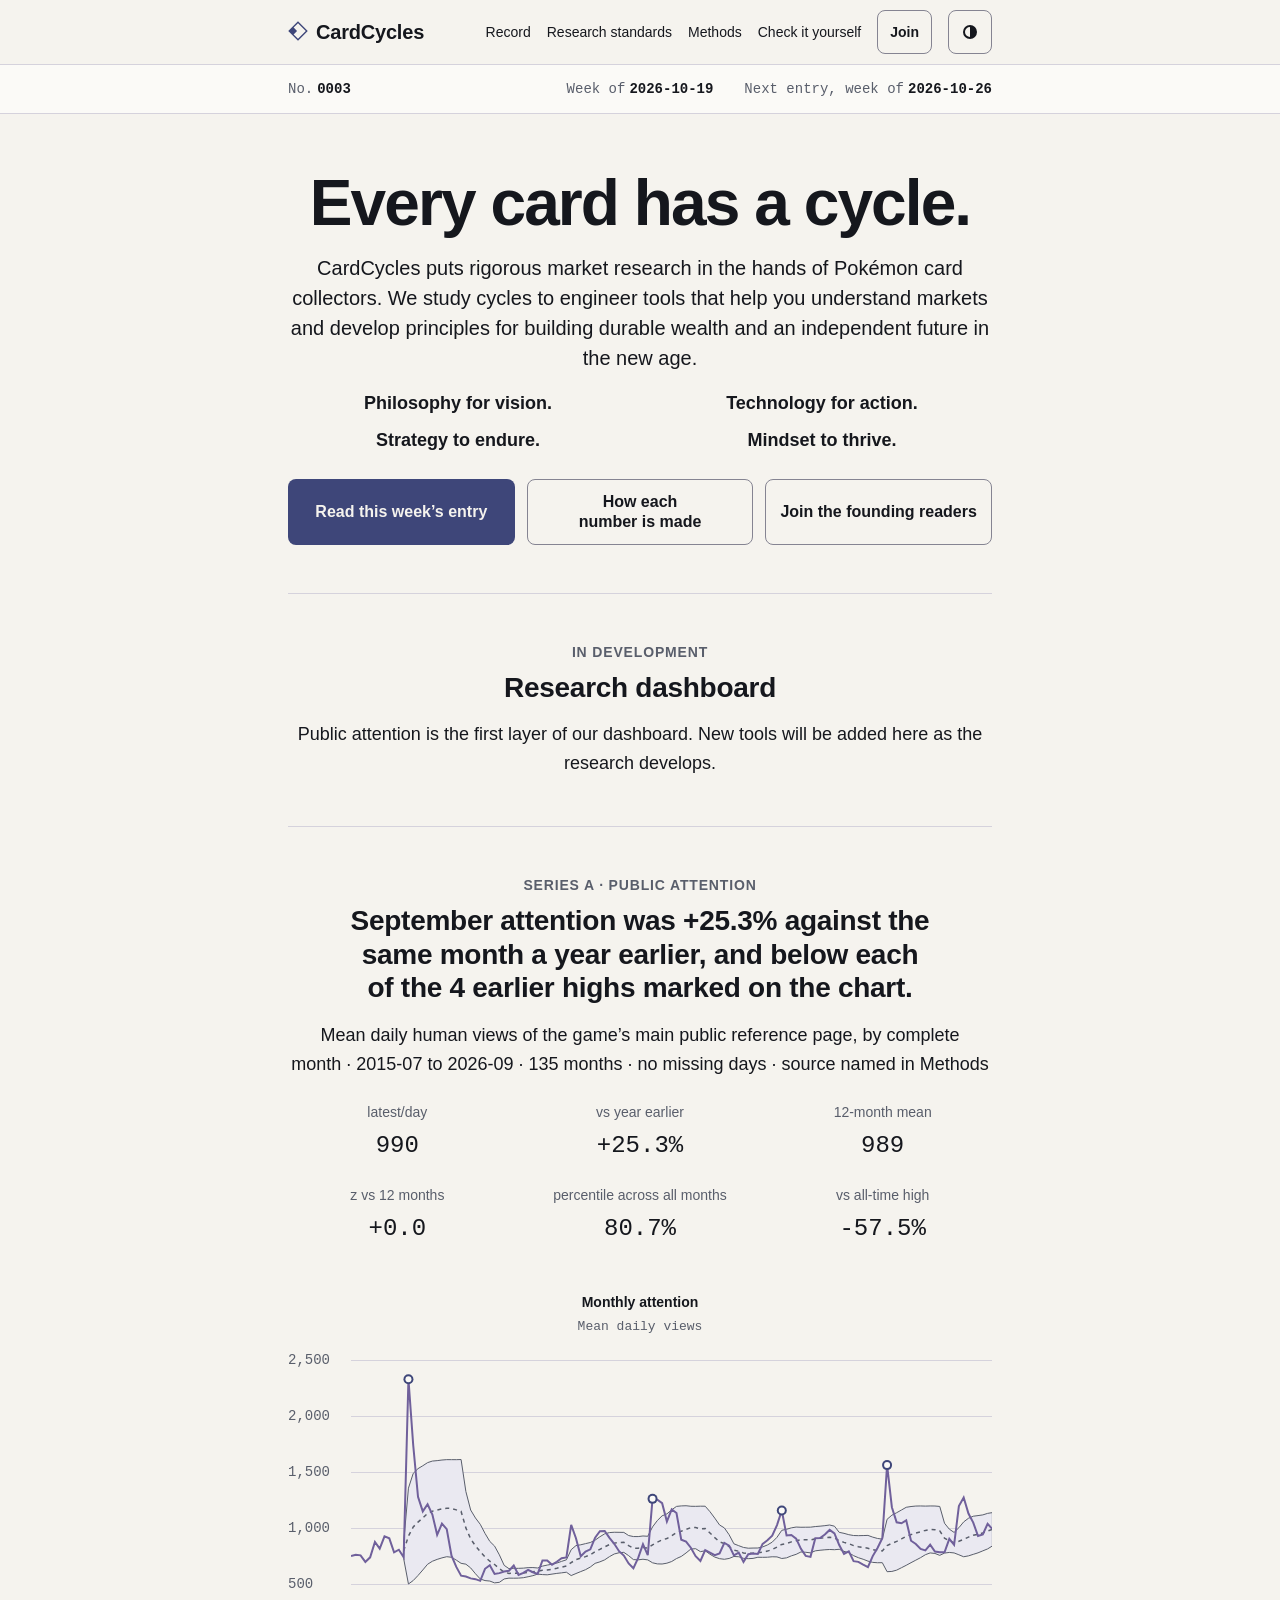
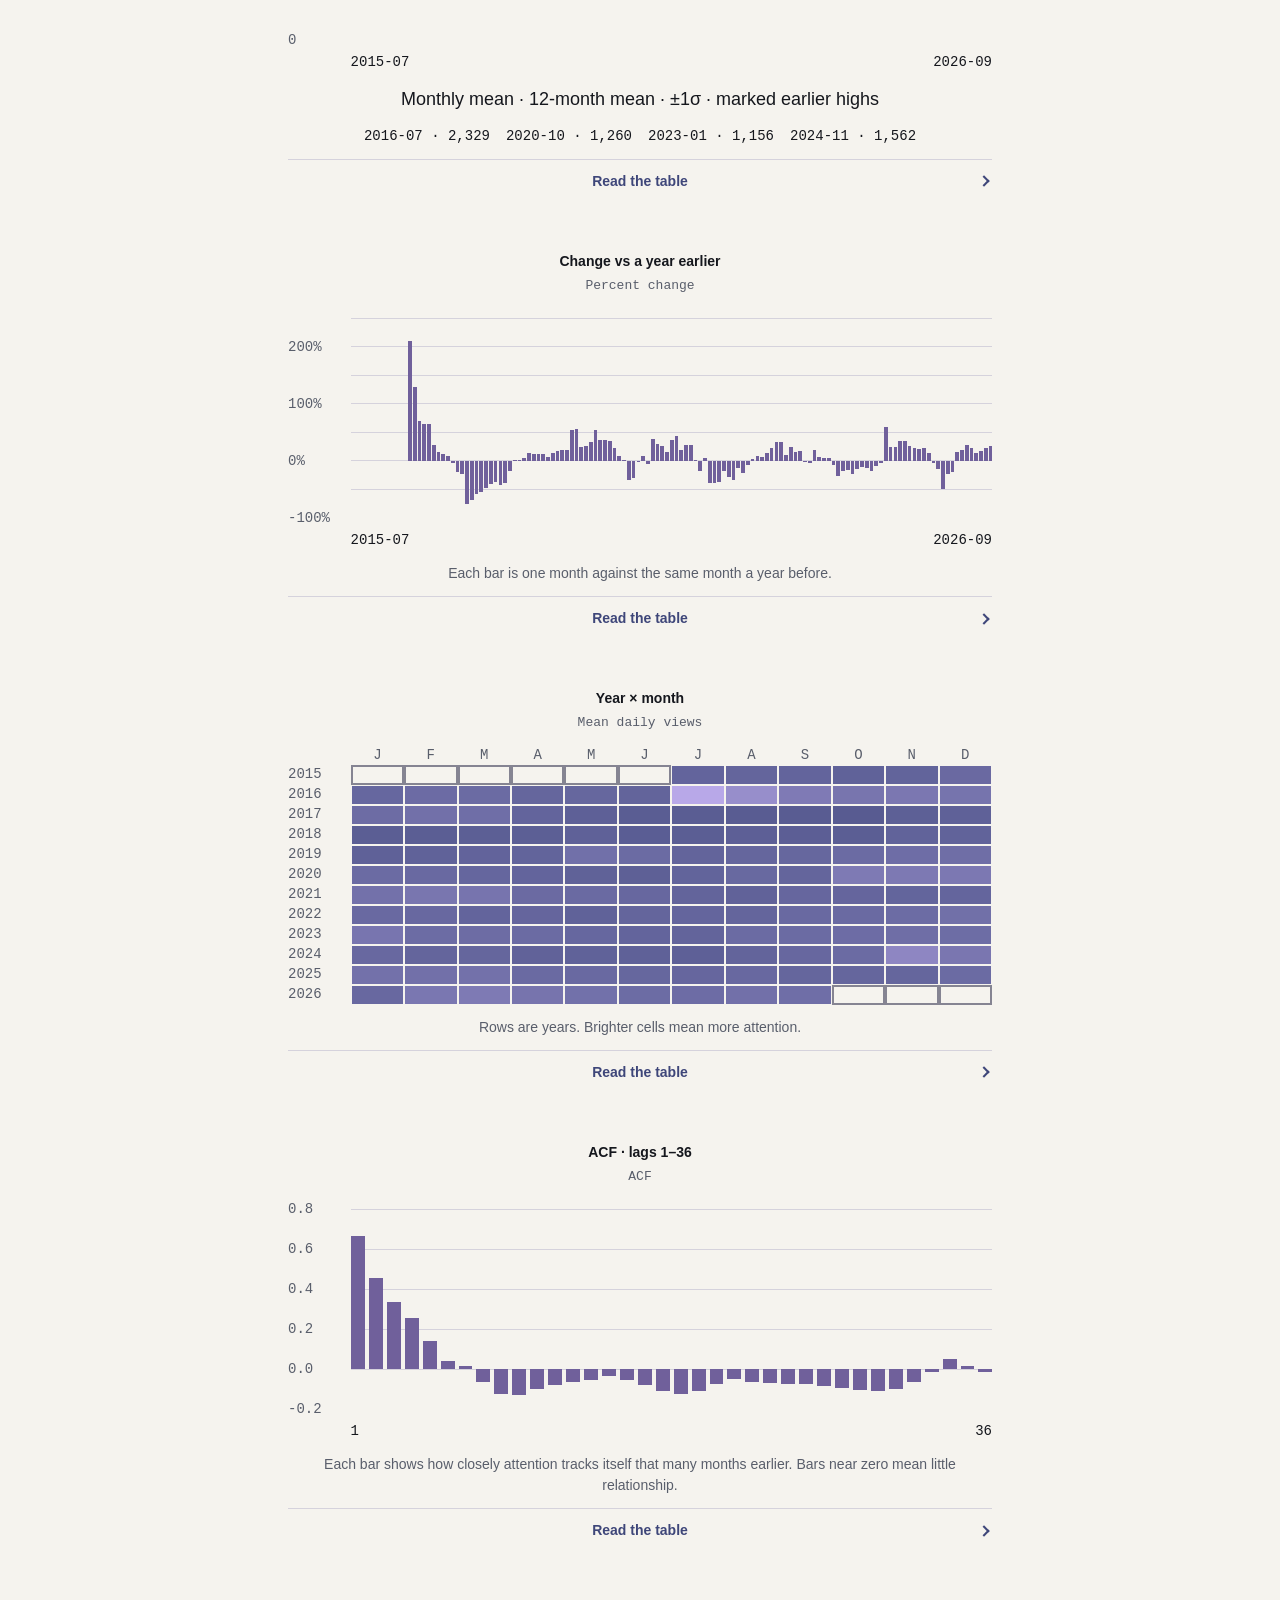
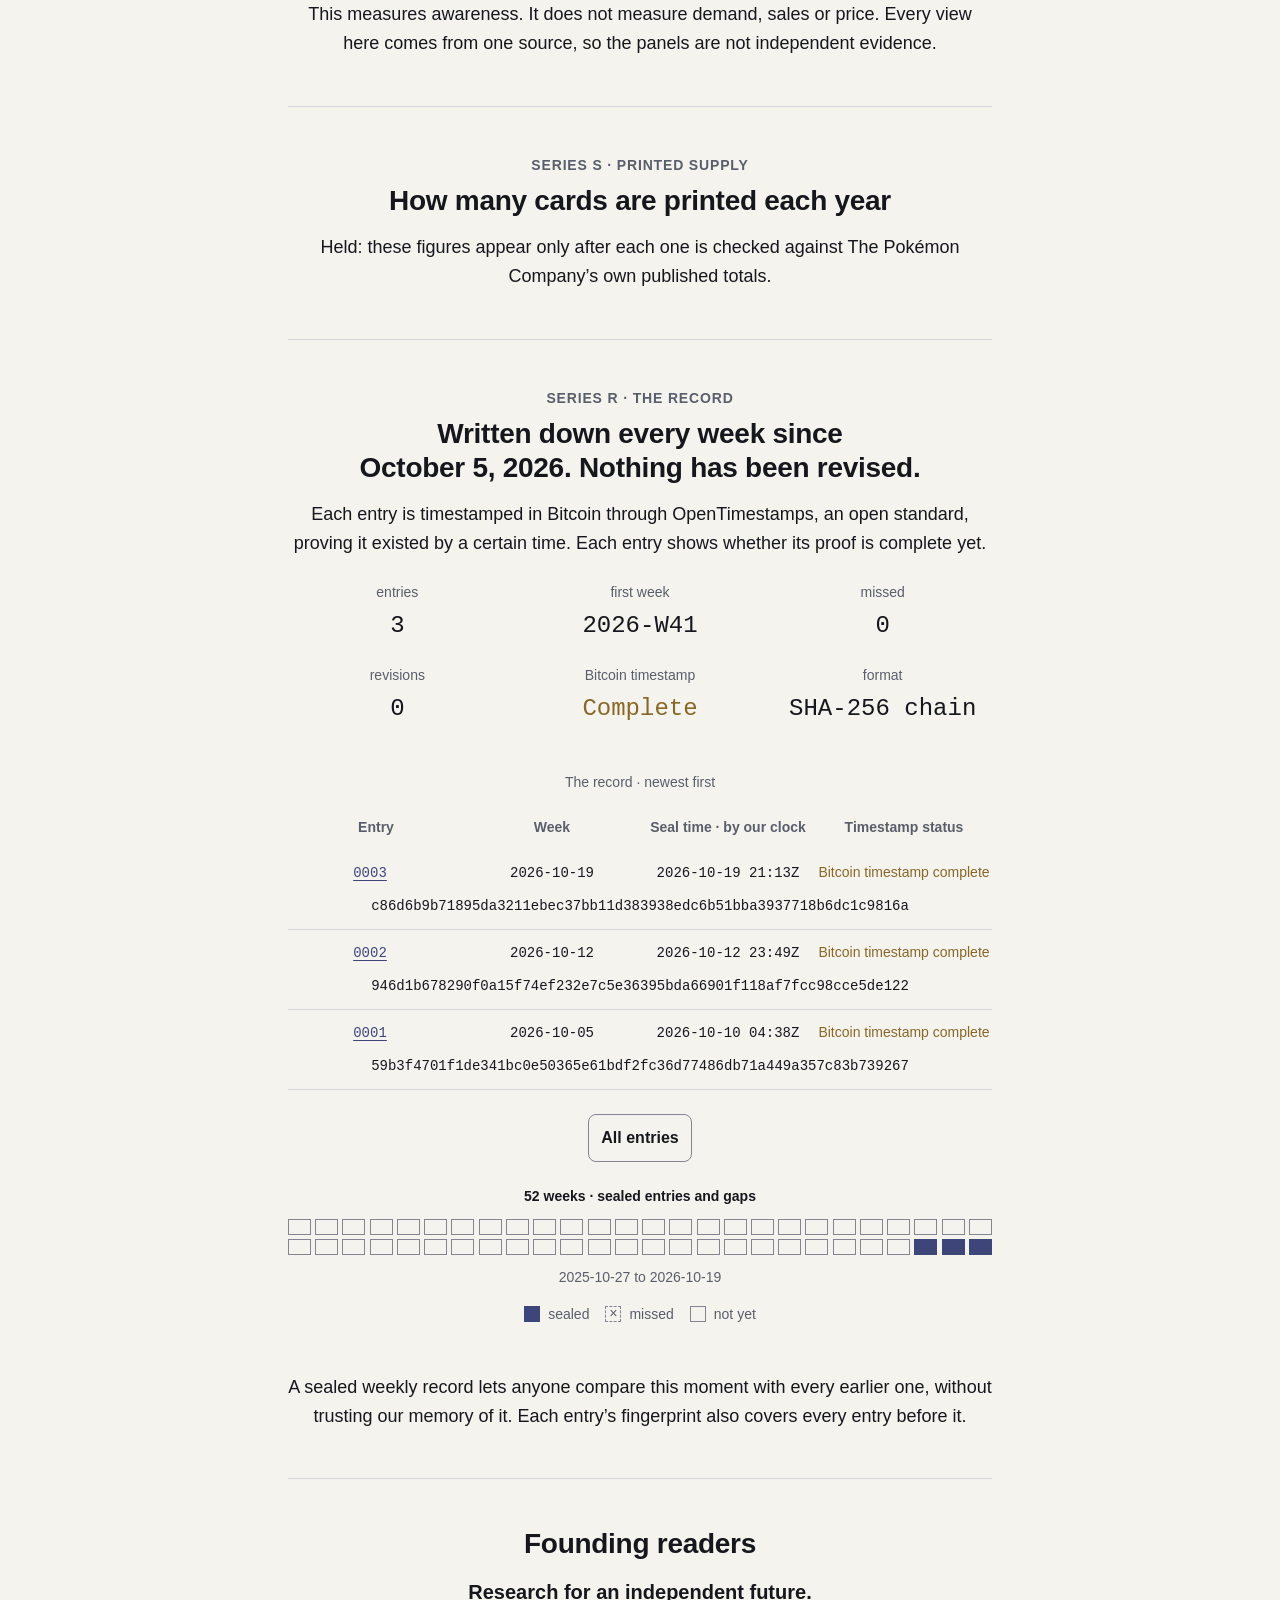
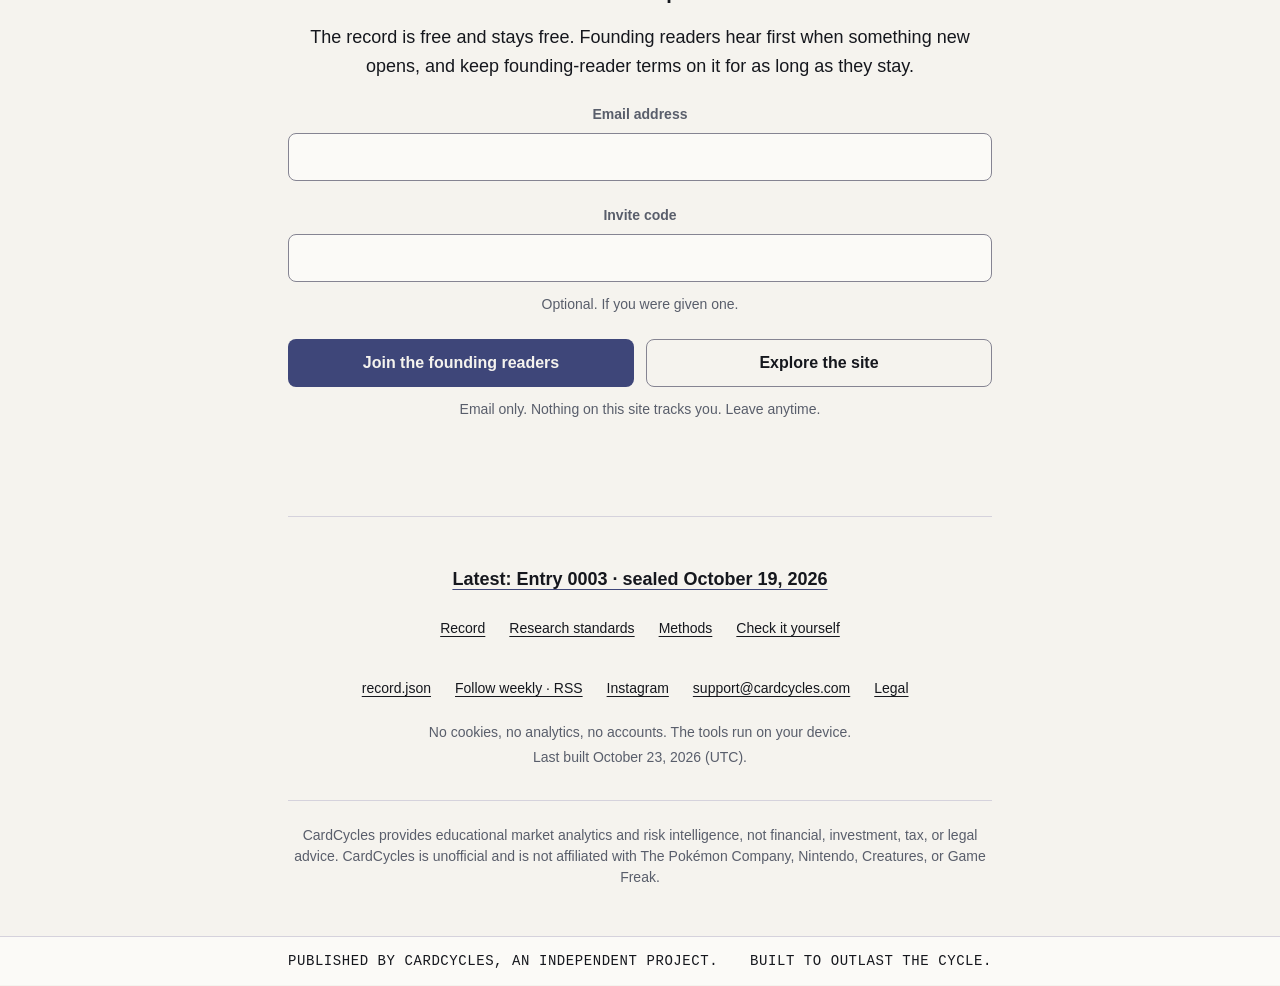
==== commit d706d7a1: "Record: verified export 309600439db1b434" ====
--- a/index.html
+++ b/index.html
@@ -7,11 +7,11 @@
 <meta name="referrer" content="no-referrer">
 <meta name="color-scheme" content="light dark">
 <title>CardCycles · The Cycle Record</title>
-<meta name="description" content="A weekly, sealed and timestamped record of public attention to the Pokémon card market. Printed supply is held until verified.">
+<meta name="description" content="CardCycles puts rigorous market research in the hands of Pokémon card collectors.">
 <link rel="canonical" href="https://cardcycles.com/">
 <meta property="og:site_name" content="CardCycles">
 <meta property="og:title" content="CardCycles · The Cycle Record">
-<meta property="og:description" content="A weekly, sealed and timestamped record of public attention to the Pokémon card market. Printed supply is held until verified.">
+<meta property="og:description" content="CardCycles puts rigorous market research in the hands of Pokémon card collectors.">
 <meta property="og:url" content="https://cardcycles.com/">
 <meta property="og:type" content="website">
 <meta property="og:image" content="https://cardcycles.com/assets/c9cd2ac7cef0.png">
@@ -20,7 +20,7 @@
 <meta property="og:image:alt" content="CardCycles. Every card has a cycle. A weekly Pokémon card market record, timestamped in Bitcoin.">
 <meta name="twitter:card" content="summary_large_image">
 <meta name="twitter:title" content="CardCycles · The Cycle Record">
-<meta name="twitter:description" content="A weekly, sealed and timestamped record of public attention to the Pokémon card market. Printed supply is held until verified.">
+<meta name="twitter:description" content="CardCycles puts rigorous market research in the hands of Pokémon card collectors.">
 <meta name="twitter:url" content="https://cardcycles.com/">
 <meta name="twitter:image" content="https://cardcycles.com/assets/c9cd2ac7cef0.png">
 <meta name="twitter:image:alt" content="CardCycles. Every card has a cycle. A weekly Pokémon card market record, timestamped in Bitcoin.">
@@ -28,21 +28,21 @@
 <script type="application/ld+json">{"@context":"https://schema.org","@type":"WebSite","name":"CardCycles","url":"https://cardcycles.com/","description":"A weekly public record about the Pokémon card market, with entry fingerprints and timestamp-proof states. Unofficial. Not advice.","inLanguage":"en"}</script>
 <link rel="icon" href="data:image/svg+xml,%3Csvg%20xmlns%3D%22http%3A%2F%2Fwww.w3.org%2F2000%2Fsvg%22%20viewBox%3D%2212%2012%20232%20232%22%20fill%3D%22currentColor%22%20aria-hidden%3D%22true%22%20focusable%3D%22false%22%3E%3Cstyle%3Esvg%7Bcolor%3A%233E4679%7D%40media%28prefers-color-scheme%3Adark%29%7Bsvg%7Bcolor%3A%23B6B4E8%7D%7D%3C%2Fstyle%3E%3Cg%20transform%3D%22rotate%28315%20128%20128%29%22%3E%3Cpath%20fill-rule%3D%22evenodd%22%20d%3D%22M48%2048H208V208H48Z%20M120%2064H192V192H64V120H120Z%22%2F%3E%3C%2Fg%3E%3C%2Fsvg%3E">
 <link rel="apple-touch-icon" href="/assets/edbda34895d9.png">
-<link rel="stylesheet" href="/assets/5d7a9ed0b55d.css">
+<link rel="stylesheet" href="/assets/0cc41b19e5f2.css">
 <script src="/assets/6eaeb37964c0.js"></script>
 </head>
 <body>
 <a class="skip" href="#content">Skip to content</a>
-<header class="hdr"><div class="wrap"><a class="brand" href="/"><svg viewBox="12 12 232 232" fill="currentColor" aria-hidden="true" focusable="false"><g transform="rotate(315 128 128)"><path fill-rule="evenodd" d="M48 48H208V208H48Z M120 64H192V192H64V120H120Z"/></g></svg><b>CardCycles</b></a><nav class="nav" aria-label="Site"><a class="lk" href="/record/">Record</a><a class="lk" href="/principles/">Principles</a><a class="lk" href="/methods/">Methods</a><a class="lk" href="/verify/">Check it yourself</a><a class="btn btn-s header-join" href="/#join">Join</a></nav><div class="tools"><button type="button" class="iconbtn" id="theme" aria-label="Switch to dark theme" title="Switch to dark theme"><svg viewBox="0 0 16 16" aria-hidden="true" focusable="false"><circle cx="8" cy="8" r="6" fill="none" stroke="currentColor" stroke-width="2"/><path d="M8 2a6 6 0 0 1 0 12z" fill="currentColor"/></svg></button><button type="button" class="menubtn" id="menubtn" aria-expanded="false" aria-controls="sheet"><span class="sr" data-menu-label>Menu</span><svg viewBox="0 0 16 16" aria-hidden="true" focusable="false"><path d="M2 4h12M2 8h12M2 12h12" fill="none" stroke="currentColor" stroke-width="2"/></svg></button></div></div></header>
-<nav class="sheet" id="sheet" aria-label="Site menu" hidden><a class="lk" href="/record/">Record</a><a class="lk" href="/principles/">Principles</a><a class="lk" href="/methods/">Methods</a><a class="lk" href="/verify/">Check it yourself</a><a class="btn btn-p" href="/#join">Join the founding readers</a></nav>
+<header class="hdr"><div class="wrap"><a class="brand" href="/"><svg viewBox="12 12 232 232" fill="currentColor" aria-hidden="true" focusable="false"><g transform="rotate(315 128 128)"><path fill-rule="evenodd" d="M48 48H208V208H48Z M120 64H192V192H64V120H120Z"/></g></svg><b>CardCycles</b></a><nav class="nav" aria-label="Site"><a class="lk" href="/record/">Record</a><a class="lk" href="/principles/">Research standards</a><a class="lk" href="/methods/">Methods</a><a class="lk" href="/verify/">Check it yourself</a><a class="btn btn-s header-join" href="/#join">Join</a></nav><div class="tools"><button type="button" class="iconbtn" id="theme" aria-label="Switch to dark theme" title="Switch to dark theme"><svg viewBox="0 0 16 16" aria-hidden="true" focusable="false"><circle cx="8" cy="8" r="6" fill="none" stroke="currentColor" stroke-width="2"/><path d="M8 2a6 6 0 0 1 0 12z" fill="currentColor"/></svg></button><button type="button" class="menubtn" id="menubtn" aria-expanded="false" aria-controls="sheet"><span class="sr" data-menu-label>Menu</span><svg viewBox="0 0 16 16" aria-hidden="true" focusable="false"><path d="M2 4h12M2 8h12M2 12h12" fill="none" stroke="currentColor" stroke-width="2"/></svg></button></div></div></header>
+<nav class="sheet" id="sheet" aria-label="Site menu" hidden><a class="lk" href="/record/">Record</a><a class="lk" href="/principles/">Research standards</a><a class="lk" href="/methods/">Methods</a><a class="lk" href="/verify/">Check it yourself</a><a class="btn btn-p" href="/#join">Join the founding readers</a></nav>
 <div class="i-status-anchor" aria-hidden="true"><span data-status-sentinel></span></div>
 <section class="i-status" data-status-bar aria-label="Record status"><div class="i-status-stage"><div class="wrap i-status-original"><span class="seg"><span class="status-label">No.</span> <span class="status-value">0003</span></span><span class="seg"><span class="status-label">Week of</span> <span class="status-value">2026-10-19</span></span><span class="seg"><span class="status-label">Next entry, week of</span> <span class="status-value">2026-10-26</span></span></div><div class="wrap i-status-pinned" aria-hidden="true"><span class="i-status-proof">TIMESTAMPED IN BITCOIN</span></div></div><div class="wrap i-status-controls" inert><a class="lk bar-home" href="#top" aria-label="CardCycles home"><svg viewBox="12 12 232 232" fill="currentColor" aria-hidden="true" focusable="false"><g transform="rotate(315 128 128)"><path fill-rule="evenodd" d="M48 48H208V208H48Z M120 64H192V192H64V120H120Z"/></g></svg></a><button type="button" class="menubtn" id="barmenubtn" aria-expanded="false" aria-controls="sheet"><span class="sr" data-menu-label>Menu</span><svg viewBox="0 0 16 16" aria-hidden="true" focusable="false"><path d="M2 4h12M2 8h12M2 12h12" fill="none" stroke="currentColor" stroke-width="2"/></svg></button></div></section>
 <main class="wrap" id="content" tabindex="-1">
-<section class="wrap i-hero page-head"><h1>Every card has a cycle.</h1><p class="lede">CardCycles keeps a weekly record of the Pokémon card market’s public signals. Each reading is set against its own history and sealed before anyone knows what happens next.</p><p class="i-sub">This week you can see where public attention stands against eleven years of history, read exactly how each number is made, and check any entry yourself.</p><div class="btns all-or-stack"><a class="btn btn-p" href="/record/0003/">Read this week’s entry</a><a class="btn btn-s" href="/methods/">How each number is made</a><a class="btn btn-s" href="#join">Join the founding readers</a></div></section><section class="wrap i-section layout-section" data-c25-section id="series-a"><div class="i-card"><p class="eyebrow">Series A · Public attention</p><h2>September attention was +25.3% against the same month a year earlier, and below each of the 4 earlier highs marked on the chart.</h2><p class="i-definition">Mean daily human views of the game’s main public reference page, by complete month · 2015-07 to 2026-09 · 135 months · no missing days · source named in Methods</p><dl class="i-stats layout-grid" data-c25-grid="stats"><div><dt>latest/day</dt><dd>990</dd></div><div><dt>vs year earlier</dt><dd>+25.3%</dd></div><div><dt>12-month mean</dt><dd>989</dd></div><div><dt>z vs 12 months</dt><dd>+0.0</dd></div><div><dt>percentile across all months</dt><dd>80.7%</dd></div><div><dt>vs all-time high</dt><dd>-57.5%</dd></div></dl><figure class="i-main-chart"><figcaption>Monthly attention</figcaption><p class="i-mini-unit">Mean daily views</p><div class="i-plot"><div class="i-scale"><span class="edge-top" style="--y:0.000000000%">2,500</span><span style="--y:20.000000000%">2,000</span><span style="--y:40.000000000%">1,500</span><span style="--y:60.000000000%">1,000</span><span style="--y:80.000000000%">500</span><span class="edge-bottom" style="--y:100.000000000%">0</span></div><div><svg class="i-svg" viewBox="0 0 960 280" width="960" height="280" preserveAspectRatio="none" role="img" aria-label="Monthly attention"><title>Monthly attention</title><path class="i-grid i-zero" d="M0 280 H960"/><path class="i-grid" d="M0 224 H960"/><path class="i-grid" d="M0 168 H960"/><path class="i-grid" d="M0 112 H960"/><path class="i-grid" d="M0 56 H960"/><path class="i-grid" d="M0 0 H960"/><path class="i-band" d="M78.806 183.061 L85.9701 128.165 L93.1343 113.37 L100.299 108.626 L107.463 105.75 L114.627 102.631 L121.791 101.066 L128.955 100.636 L136.119 100.02 L143.284 99.6474 L150.448 99.6644 L157.612 99.6751 L164.776 99.5336 L171.94 131.569 L179.104 150.012 L186.269 157.958 L193.433 164.289 L200.597 173.419 L207.761 181.403 L214.925 186.108 L222.09 194.888 L229.254 205.335 L236.418 208.658 L243.582 208.36 L250.746 208.327 L257.91 208.13 L265.075 207.649 L272.239 207.576 L279.403 207.977 L286.567 206.119 L293.731 205.077 L300.896 204.26 L308.06 203.072 L315.224 201.374 L322.388 199.814 L329.552 189.688 L336.716 185.596 L343.881 184.79 L351.045 183.638 L358.209 182.5 L365.373 180.125 L372.537 176.756 L379.701 173.841 L386.866 172.589 L394.03 172.257 L401.194 172.328 L408.358 172.392 L415.522 175.538 L422.687 176.559 L429.851 176.59 L437.015 175.976 L444.179 176.273 L451.343 166.905 L458.507 160.533 L465.672 155.788 L472.836 153.894 L480 149.842 L487.164 146.417 L494.328 145.913 L501.493 145.749 L508.657 146.279 L515.821 146.335 L522.985 146.181 L530.149 146.206 L537.313 151.718 L544.478 158.139 L551.642 164.966 L558.806 167.899 L565.97 174.761 L573.134 183.799 L580.299 185.673 L587.463 187.446 L594.627 188.207 L601.791 188.055 L608.955 188.015 L616.119 186.928 L623.284 184.965 L630.448 182.149 L637.612 177.305 L644.776 170.31 L651.94 169.264 L659.104 167.86 L666.269 167.059 L673.433 167.25 L680.597 167.217 L687.761 167.16 L694.925 166.553 L702.09 166.159 L709.254 165.66 L716.418 165 L723.582 166.177 L730.746 172.349 L737.91 173.334 L745.075 174.678 L752.239 175.529 L759.403 175.663 L766.567 175.549 L773.731 175.42 L780.896 177.13 L788.06 178.455 L795.224 179.14 L802.388 159.312 L809.552 155.184 L816.716 152.711 L823.881 150.021 L831.045 147.295 L838.209 146.516 L845.373 146.061 L852.537 145.955 L859.701 146.102 L866.866 145.963 L874.03 146.005 L881.194 146.446 L888.358 163.248 L895.522 169.156 L902.687 172.435 L909.851 167.692 L917.015 161.912 L924.179 158.272 L931.343 156.222 L938.507 155.584 L945.672 154.904 L952.836 153.377 L960 152.604 L960 185.952 L952.836 188.908 L945.672 190.858 L938.507 192.83 L931.343 194.351 L924.179 195.868 L917.015 196.751 L909.851 194.794 L902.687 192.929 L895.522 192.449 L888.358 193.076 L881.194 195.352 L874.03 193.467 L866.866 192.935 L859.701 194.707 L852.537 197.653 L845.373 200.167 L838.209 202.683 L831.045 205.307 L823.881 207.726 L816.716 210.139 L809.552 211.453 L802.388 211.702 L795.224 202.677 L788.06 202.738 L780.896 202.386 L773.731 201.114 L766.567 199.26 L759.403 197.688 L752.239 195.65 L745.075 192.744 L737.91 191.369 L730.746 189.29 L723.582 189.711 L716.418 189.496 L709.254 189.787 L702.09 190.243 L694.925 190.844 L687.761 192.874 L680.597 192.269 L673.433 191.959 L666.269 194.336 L659.104 195.863 L651.94 197.854 L644.776 198.495 L637.612 196.891 L630.448 196.779 L623.284 197.22 L616.119 197.313 L608.955 197.271 L601.791 198.393 L594.627 198.673 L587.463 198.353 L580.299 196.736 L573.134 196.478 L565.97 198.459 L558.806 199.289 L551.642 198.659 L544.478 197.091 L537.313 194.262 L530.149 190.81 L522.985 191.643 L515.821 188.688 L508.657 189.036 L501.493 192.979 L494.328 196.443 L487.164 198.564 L480 201.504 L472.836 203.177 L465.672 204.004 L458.507 203.892 L451.343 202.793 L444.179 199.895 L437.015 199.244 L429.851 199.85 L422.687 199.609 L415.522 195.626 L408.358 192.362 L401.194 192.75 L394.03 193.979 L386.866 196.638 L379.701 199.856 L372.537 201.85 L365.373 203.343 L358.209 207.005 L351.045 209.674 L343.881 211.572 L336.716 213.541 L329.552 215.578 L322.388 212.207 L315.224 212.857 L308.06 213.392 L300.896 214.1 L293.731 214.826 L286.567 214.581 L279.403 214.12 L272.239 215.677 L265.075 216.764 L257.91 217.714 L250.746 218.116 L243.582 218.195 L236.418 218.137 L229.254 218.956 L222.09 222.33 L214.925 222.87 L207.761 221.061 L200.597 220.59 L193.433 218.963 L186.269 213.725 L179.104 207.933 L171.94 204.186 L164.776 203.329 L157.612 200.111 L150.448 197.256 L143.284 196.714 L136.119 197.881 L128.955 199.382 L121.791 201.252 L114.627 204.253 L107.463 209.977 L100.299 215.511 L93.1343 220.532 L85.9701 223.993 L78.806 198.561 Z"/><path class="i-mean" d="M78.806 190.811 L85.9701 176.079 L93.1343 166.951 L100.299 162.068 L107.463 157.864 L114.627 153.442 L121.791 151.159 L128.955 150.009 L136.119 148.95 L143.284 148.181 L150.448 148.46 L157.612 149.893 L164.776 151.431 L171.94 167.877 L179.104 178.973 L186.269 185.841 L193.433 191.626 L200.597 197.005 L207.761 201.232 L214.925 204.489 L222.09 208.609 L229.254 212.145 L236.418 213.398 L243.582 213.277 L250.746 213.221 L257.91 212.922 L265.075 212.207 L272.239 211.627 L279.403 211.049 L286.567 210.35 L293.731 209.952 L300.896 209.18 L308.06 208.232 L315.224 207.115 L322.388 206.011 L329.552 202.633 L336.716 199.568 L343.881 198.181 L351.045 196.656 L358.209 194.752 L365.373 191.734 L372.537 189.303 L379.701 186.849 L386.866 184.613 L394.03 183.118 L401.194 182.539 L408.358 182.377 L415.522 185.582 L422.687 188.084 L429.851 188.22 L437.015 187.61 L444.179 188.084 L451.343 184.849 L458.507 182.213 L465.672 179.896 L472.836 178.536 L480 175.673 L487.164 172.49 L494.328 171.178 L501.493 169.364 L508.657 167.657 L515.821 167.512 L522.985 168.912 L530.149 168.508 L537.313 172.99 L544.478 177.615 L551.642 181.813 L558.806 183.594 L565.97 186.61 L573.134 190.138 L580.299 191.204 L587.463 192.9 L594.627 193.44 L601.791 193.224 L608.955 192.643 L616.119 192.121 L623.284 191.092 L630.448 189.464 L637.612 187.098 L644.776 184.402 L651.94 183.559 L659.104 181.862 L666.269 180.698 L673.433 179.604 L680.597 179.743 L687.761 180.017 L694.925 178.698 L702.09 178.201 L709.254 177.723 L716.418 177.248 L723.582 177.944 L730.746 180.819 L737.91 182.352 L745.075 183.711 L752.239 185.589 L759.403 186.676 L766.567 187.404 L773.731 188.267 L780.896 189.758 L788.06 190.596 L795.224 190.908 L802.388 185.507 L809.552 183.318 L816.716 181.425 L823.881 178.873 L831.045 176.301 L838.209 174.6 L845.373 173.114 L852.537 171.804 L859.701 170.405 L866.866 169.449 L874.03 169.736 L881.194 170.899 L888.358 178.162 L895.522 180.802 L902.687 182.682 L909.851 181.243 L917.015 179.331 L924.179 177.07 L931.343 175.287 L938.507 174.207 L945.672 172.881 L952.836 171.143 L960 169.278"/><path class="i-line" d="M0 195.957 L7.16418 194.775 L14.3284 195.328 L21.4925 201.875 L28.6567 197.344 L35.8209 181.863 L42.9851 188.622 L50.1493 176.381 L57.3134 178.333 L64.4776 192.353 L71.6418 189.714 L78.806 197.187 L85.9701 19.1737 L93.1343 85.2392 L100.299 136.737 L107.463 151.417 L114.627 144.286 L121.791 154.466 L128.955 174.821 L136.119 163.676 L143.284 169.098 L150.448 195.705 L157.612 206.911 L164.776 215.645 L171.94 216.525 L179.104 218.386 L186.269 219.162 L193.433 220.835 L200.597 208.828 L207.761 205.188 L214.925 213.909 L222.09 213.116 L229.254 211.535 L236.418 210.732 L243.582 205.466 L250.746 214.977 L257.91 212.93 L265.075 209.801 L272.239 212.206 L279.403 213.895 L286.567 200.446 L293.731 200.408 L300.896 204.646 L308.06 201.74 L315.224 198.139 L322.388 197.475 L329.552 164.933 L336.716 178.203 L343.881 196.278 L351.045 191.502 L358.209 189.366 L365.373 177.675 L372.537 171.274 L379.701 170.952 L386.866 177.82 L394.03 183.796 L401.194 191.198 L408.358 195.522 L415.522 203.396 L422.687 208.227 L429.851 197.915 L437.015 184.175 L444.179 195.059 L451.343 138.851 L458.507 139.642 L465.672 143.15 L472.836 161.5 L480 149.444 L487.164 153.003 L494.328 179.775 L501.493 181.628 L508.657 187.746 L515.821 196.166 L522.985 200.982 L530.149 190.213 L537.313 192.633 L544.478 195.141 L551.642 193.522 L558.806 182.874 L565.97 185.636 L573.134 195.342 L580.299 192.569 L587.463 201.972 L594.627 194.23 L601.791 193.569 L608.955 194.017 L616.119 183.941 L623.284 180.291 L630.448 175.609 L637.612 165.124 L644.776 150.528 L651.94 175.512 L659.104 174.977 L666.269 178.606 L673.433 188.846 L680.597 195.895 L687.761 196.856 L694.925 178.196 L702.09 177.968 L709.254 174.561 L716.418 169.911 L723.582 173.47 L730.746 185.035 L737.91 193.899 L745.075 191.292 L752.239 201.141 L759.403 201.882 L766.567 204.643 L773.731 207.207 L780.896 196.083 L788.06 188.033 L795.224 178.3 L802.388 105.101 L809.552 147.204 L816.716 162.317 L823.881 163.276 L831.045 160.424 L838.209 180.727 L845.373 184.052 L852.537 188.929 L859.701 190.411 L866.866 184.619 L874.03 191.475 L881.194 192.253 L888.358 192.259 L895.522 178.886 L902.687 184.872 L909.851 146.008 L917.015 137.485 L924.179 153.589 L931.343 162.653 L938.507 175.974 L945.672 174.496 L952.836 163.758 L960 169.098"/><g class="i-high-pt"><title>Earlier high · 2016-07</title><path class="i-high" d="M85.9701 19.1737h0" stroke-linecap="round" vector-effect="non-scaling-stroke"/><path class="i-high-center" d="M85.9701 19.1737h0" stroke-linecap="round" vector-effect="non-scaling-stroke"/></g><g class="i-high-pt"><title>Earlier high · 2020-10</title><path class="i-high" d="M451.343 138.851h0" stroke-linecap="round" vector-effect="non-scaling-stroke"/><path class="i-high-center" d="M451.343 138.851h0" stroke-linecap="round" vector-effect="non-scaling-stroke"/></g><g class="i-high-pt"><title>Earlier high · 2023-01</title><path class="i-high" d="M644.776 150.528h0" stroke-linecap="round" vector-effect="non-scaling-stroke"/><path class="i-high-center" d="M644.776 150.528h0" stroke-linecap="round" vector-effect="non-scaling-stroke"/></g><g class="i-high-pt"><title>Earlier high · 2024-11</title><path class="i-high" d="M802.388 105.101h0" stroke-linecap="round" vector-effect="non-scaling-stroke"/><path class="i-high-center" d="M802.388 105.101h0" stroke-linecap="round" vector-effect="non-scaling-stroke"/></g></svg><div class="i-axis"><span>2015-07</span><span>2026-09</span></div></div></div><div class="i-caption"><p>Monthly mean · 12-month mean · ±1σ · marked earlier highs</p><div class="i-high-labels"><span>2016-07 · 2,329</span><span>2020-10 · 1,260</span><span>2023-01 · 1,156</span><span>2024-11 · 1,562</span></div></div><details class="view-table"><summary>Read the table</summary><div class="tscroll" role="region" tabindex="0" aria-label="Monthly attention"><table class="tbl"><caption>Monthly attention</caption><thead><tr><th scope="col">Month</th><th scope="col">Mean/day</th><th scope="col">12-month mean</th><th scope="col">σ</th></tr></thead><tbody><tr><th scope="row">2026-09</th><td>990</td><td>989</td><td>149</td></tr><tr><th scope="row">2026-08</th><td>1,038</td><td>972</td><td>159</td></tr><tr><th scope="row">2026-07</th><td>942</td><td>956</td><td>161</td></tr><tr><th scope="row">2026-06</th><td>929</td><td>945</td><td>166</td></tr><tr><th scope="row">2026-05</th><td>1,048</td><td>935</td><td>170</td></tr><tr><th scope="row">2026-04</th><td>1,129</td><td>919</td><td>168</td></tr><tr><th scope="row">2026-03</th><td>1,272</td><td>899</td><td>156</td></tr><tr><th scope="row">2026-02</th><td>1,196</td><td>882</td><td>121</td></tr><tr><th scope="row">2026-01</th><td>849</td><td>869</td><td>91</td></tr><tr><th scope="row">2025-12</th><td>903</td><td>886</td><td>104</td></tr><tr><th scope="row">2025-11</th><td>783</td><td>909</td><td>133</td></tr><tr><th scope="row">2025-10</th><td>783</td><td>974</td><td>218</td></tr><tr><th scope="row">2025-09</th><td>790</td><td>984</td><td>212</td></tr><tr><th scope="row">2025-08</th><td>852</td><td>987</td><td>210</td></tr><tr><th scope="row">2025-07</th><td>800</td><td>979</td><td>217</td></tr><tr><th scope="row">2025-06</th><td>813</td><td>966</td><td>231</td></tr><tr><th scope="row">2025-05</th><td>857</td><td>954</td><td>242</td></tr><tr><th scope="row">2025-04</th><td>886</td><td>941</td><td>251</td></tr><tr><th scope="row">2025-03</th><td>1,068</td><td>926</td><td>259</td></tr><tr><th scope="row">2025-02</th><td>1,042</td><td>903</td><td>258</td></tr><tr><th scope="row">2025-01</th><td>1,051</td><td>880</td><td>256</td></tr><tr><th scope="row">2024-12</th><td>1,186</td><td>863</td><td>251</td></tr><tr><th scope="row">2024-11</th><td>1,562</td><td>844</td><td>234</td></tr><tr><th scope="row">2024-10</th><td>908</td><td>795</td><td>105</td></tr><tr><th scope="row">2024-09</th><td>821</td><td>798</td><td>108</td></tr><tr><th scope="row">2024-08</th><td>749</td><td>806</td><td>113</td></tr><tr><th scope="row">2024-07</th><td>650</td><td>819</td><td>115</td></tr><tr><th scope="row">2024-06</th><td>673</td><td>827</td><td>106</td></tr><tr><th scope="row">2024-05</th><td>697</td><td>833</td><td>98</td></tr><tr><th scope="row">2024-04</th><td>704</td><td>843</td><td>90</td></tr><tr><th scope="row">2024-03</th><td>792</td><td>860</td><td>81</td></tr><tr><th scope="row">2024-02</th><td>769</td><td>872</td><td>81</td></tr><tr><th scope="row">2024-01</th><td>848</td><td>886</td><td>76</td></tr><tr><th scope="row">2023-12</th><td>951</td><td>911</td><td>105</td></tr><tr><th scope="row">2023-11</th><td>983</td><td>917</td><td>109</td></tr><tr><th scope="row">2023-10</th><td>941</td><td>913</td><td>108</td></tr><tr><th scope="row">2023-09</th><td>911</td><td>909</td><td>108</td></tr><tr><th scope="row">2023-08</th><td>909</td><td>904</td><td>108</td></tr><tr><th scope="row">2023-07</th><td>742</td><td>893</td><td>115</td></tr><tr><th scope="row">2023-06</th><td>751</td><td>895</td><td>112</td></tr><tr><th scope="row">2023-05</th><td>814</td><td>896</td><td>110</td></tr><tr><th scope="row">2023-04</th><td>905</td><td>887</td><td>122</td></tr><tr><th scope="row">2023-03</th><td>938</td><td>876</td><td>125</td></tr><tr><th scope="row">2023-02</th><td>933</td><td>861</td><td>128</td></tr><tr><th scope="row">2023-01</th><td>1,156</td><td>854</td><td>126</td></tr><tr><th scope="row">2022-12</th><td>1,026</td><td>829</td><td>87</td></tr><tr><th scope="row">2022-11</th><td>932</td><td>808</td><td>65</td></tr><tr><th scope="row">2022-10</th><td>890</td><td>794</td><td>55</td></tr><tr><th scope="row">2022-09</th><td>858</td><td>785</td><td>46</td></tr><tr><th scope="row">2022-08</th><td>768</td><td>780</td><td>41</td></tr><tr><th scope="row">2022-07</th><td>772</td><td>775</td><td>46</td></tr><tr><th scope="row">2022-06</th><td>766</td><td>773</td><td>47</td></tr><tr><th scope="row">2022-05</th><td>697</td><td>778</td><td>49</td></tr><tr><th scope="row">2022-04</th><td>781</td><td>793</td><td>49</td></tr><tr><th scope="row">2022-03</th><td>756</td><td>802</td><td>57</td></tr><tr><th scope="row">2022-02</th><td>843</td><td>834</td><td>106</td></tr><tr><th scope="row">2022-01</th><td>867</td><td>861</td><td>140</td></tr><tr><th scope="row">2021-12</th><td>772</td><td>877</td><td>150</td></tr><tr><th scope="row">2021-11</th><td>758</td><td>914</td><td>174</td></tr><tr><th scope="row">2021-10</th><td>780</td><td>955</td><td>190</td></tr><tr><th scope="row">2021-09</th><td>802</td><td>995</td><td>199</td></tr><tr><th scope="row">2021-08</th><td>706</td><td>992</td><td>203</td></tr><tr><th scope="row">2021-07</th><td>749</td><td>1,004</td><td>189</td></tr><tr><th scope="row">2021-06</th><td>824</td><td>1,003</td><td>191</td></tr><tr><th scope="row">2021-05</th><td>878</td><td>988</td><td>211</td></tr><tr><th scope="row">2021-04</th><td>895</td><td>972</td><td>226</td></tr><tr><th scope="row">2021-03</th><td>1,134</td><td>960</td><td>233</td></tr><tr><th scope="row">2021-02</th><td>1,166</td><td>931</td><td>231</td></tr><tr><th scope="row">2021-01</th><td>1,058</td><td>906</td><td>220</td></tr><tr><th scope="row">2020-12</th><td>1,222</td><td>894</td><td>215</td></tr><tr><th scope="row">2020-11</th><td>1,253</td><td>873</td><td>194</td></tr><tr><th scope="row">2020-10</th><td>1,260</td><td>850</td><td>160</td></tr><tr><th scope="row">2020-09</th><td>758</td><td>821</td><td>105</td></tr><tr><th scope="row">2020-08</th><td>856</td><td>825</td><td>104</td></tr><tr><th scope="row">2020-07</th><td>733</td><td>819</td><td>104</td></tr><tr><th scope="row">2020-06</th><td>641</td><td>821</td><td>103</td></tr><tr><th scope="row">2020-05</th><td>684</td><td>843</td><td>90</td></tr><tr><th scope="row">2020-04</th><td>754</td><td>872</td><td>89</td></tr><tr><th scope="row">2020-03</th><td>793</td><td>870</td><td>91</td></tr><tr><th scope="row">2020-02</th><td>859</td><td>865</td><td>97</td></tr><tr><th scope="row">2020-01</th><td>912</td><td>852</td><td>107</td></tr><tr><th scope="row">2019-12</th><td>974</td><td>832</td><td>116</td></tr><tr><th scope="row">2019-11</th><td>971</td><td>810</td><td>112</td></tr><tr><th scope="row">2019-10</th><td>914</td><td>788</td><td>104</td></tr><tr><th scope="row">2019-09</th><td>809</td><td>761</td><td>109</td></tr><tr><th scope="row">2019-08</th><td>790</td><td>744</td><td>116</td></tr><tr><th scope="row">2019-07</th><td>748</td><td>731</td><td>120</td></tr><tr><th scope="row">2019-06</th><td>909</td><td>718</td><td>125</td></tr><tr><th scope="row">2019-05</th><td>1,027</td><td>691</td><td>116</td></tr><tr><th scope="row">2019-04</th><td>737</td><td>661</td><td>55</td></tr><tr><th scope="row">2019-03</th><td>731</td><td>651</td><td>51</td></tr><tr><th scope="row">2019-02</th><td>699</td><td>641</td><td>46</td></tr><tr><th scope="row">2019-01</th><td>673</td><td>632</td><td>44</td></tr><tr><th scope="row">2018-12</th><td>711</td><td>625</td><td>44</td></tr><tr><th scope="row">2018-11</th><td>710</td><td>622</td><td>38</td></tr><tr><th scope="row">2018-10</th><td>590</td><td>616</td><td>27</td></tr><tr><th scope="row">2018-09</th><td>605</td><td>610</td><td>36</td></tr><tr><th scope="row">2018-08</th><td>627</td><td>605</td><td>41</td></tr><tr><th scope="row">2018-07</th><td>599</td><td>599</td><td>43</td></tr><tr><th scope="row">2018-06</th><td>581</td><td>596</td><td>44</td></tr><tr><th scope="row">2018-05</th><td>665</td><td>596</td><td>44</td></tr><tr><th scope="row">2018-04</th><td>618</td><td>595</td><td>42</td></tr><tr><th scope="row">2018-03</th><td>611</td><td>606</td><td>61</td></tr><tr><th scope="row">2018-02</th><td>597</td><td>637</td><td>123</td></tr><tr><th scope="row">2018-01</th><td>590</td><td>674</td><td>164</td></tr><tr><th scope="row">2017-12</th><td>668</td><td>703</td><td>177</td></tr><tr><th scope="row">2017-11</th><td>635</td><td>741</td><td>211</td></tr><tr><th scope="row">2017-10</th><td>528</td><td>789</td><td>244</td></tr><tr><th scope="row">2017-09</th><td>543</td><td>841</td><td>249</td></tr><tr><th scope="row">2017-08</th><td>550</td><td>902</td><td>259</td></tr><tr><th scope="row">2017-07</th><td>567</td><td>1,001</td><td>324</td></tr><tr><th scope="row">2017-06</th><td>575</td><td>1,148</td><td>463</td></tr><tr><th scope="row">2017-05</th><td>653</td><td>1,162</td><td>448</td></tr><tr><th scope="row">2017-04</th><td>753</td><td>1,174</td><td>436</td></tr><tr><th scope="row">2017-03</th><td>990</td><td>1,177</td><td>433</td></tr><tr><th scope="row">2017-02</th><td>1,039</td><td>1,170</td><td>437</td></tr><tr><th scope="row">2017-01</th><td>939</td><td>1,161</td><td>441</td></tr><tr><th scope="row">2016-12</th><td>1,121</td><td>1,150</td><td>447</td></tr><tr><th scope="row">2016-11</th><td>1,212</td><td>1,130</td><td>454</td></tr><tr><th scope="row">2016-10</th><td>1,148</td><td>1,091</td><td>465</td></tr><tr><th scope="row">2016-09</th><td>1,279</td><td>1,053</td><td>477</td></tr><tr><th scope="row">2016-08</th><td>1,739</td><td>1,009</td><td>478</td></tr><tr><th scope="row">2016-07</th><td>2,329</td><td>928</td><td>428</td></tr><tr><th scope="row">2016-06</th><td>739</td><td>796</td><td>69</td></tr><tr><th scope="row">2016-05</th><td>806</td><td>—</td><td>—</td></tr><tr><th scope="row">2016-04</th><td>783</td><td>—</td><td>—</td></tr><tr><th scope="row">2016-03</th><td>908</td><td>—</td><td>—</td></tr><tr><th scope="row">2016-02</th><td>925</td><td>—</td><td>—</td></tr><tr><th scope="row">2016-01</th><td>816</td><td>—</td><td>—</td></tr><tr><th scope="row">2015-12</th><td>876</td><td>—</td><td>—</td></tr><tr><th scope="row">2015-11</th><td>738</td><td>—</td><td>—</td></tr><tr><th scope="row">2015-10</th><td>698</td><td>—</td><td>—</td></tr><tr><th scope="row">2015-09</th><td>756</td><td>—</td><td>—</td></tr><tr><th scope="row">2015-08</th><td>761</td><td>—</td><td>—</td></tr><tr><th scope="row">2015-07</th><td>750</td><td>—</td><td>—</td></tr></tbody></table></div></details></figure><div class="i-minis"><figure class="i-mini"><figcaption>Change vs a year earlier</figcaption><p class="i-mini-unit">Percent change</p><div class="i-plot"><div class="i-scale"><span style="--y:14.285714286%">200%</span><span style="--y:42.857142857%">100%</span><span style="--y:71.428571429%">0%</span><span class="edge-bottom" style="--y:100.000000000%">-100%</span></div><div><svg class="i-svg" viewBox="0 0 960 200" width="960" height="200" preserveAspectRatio="none" role="img" aria-label="Change vs a year earlier"><title>Change vs a year earlier</title><path class="i-grid" d="M0 200 H960"/><path class="i-grid" d="M0 171.429 H960"/><path class="i-grid i-zero" d="M0 142.857 H960"/><path class="i-grid" d="M0 114.286 H960"/><path class="i-grid" d="M0 85.7143 H960"/><path class="i-grid" d="M0 57.1429 H960"/><path class="i-grid" d="M0 28.5714 H960"/><path class="i-grid" d="M0 0 H960"/><rect class="i-bar" x="85.4734" y="22.6587" width="5.54667" height="120.198"><title>2016-07 · +210.3%</title></rect><rect class="i-bar" x="92.5962" y="69.4137" width="5.54667" height="73.4434"><title>2016-08 · +128.5%</title></rect><rect class="i-bar" x="99.719" y="103.316" width="5.54667" height="39.5414"><title>2016-09 · +69.2%</title></rect><rect class="i-bar" x="106.842" y="105.951" width="5.54667" height="36.9061"><title>2016-10 · +64.6%</title></rect><rect class="i-bar" x="113.965" y="106.176" width="5.54667" height="36.6809"><title>2016-11 · +64.2%</title></rect><rect class="i-bar" x="121.087" y="126.905" width="5.54667" height="15.9524"><title>2016-12 · +27.9%</title></rect><rect class="i-bar" x="128.21" y="134.227" width="5.54667" height="8.63062"><title>2017-01 · +15.1%</title></rect><rect class="i-bar" x="135.333" y="135.851" width="5.54667" height="7.00624"><title>2017-02 · +12.3%</title></rect><rect class="i-bar" x="142.456" y="137.667" width="5.54667" height="5.19037"><title>2017-03 · +9.1%</title></rect><rect class="i-bar" x="149.579" y="142.857" width="5.54667" height="2.18573"><title>2017-04 · -3.8%</title></rect><rect class="i-bar" x="156.701" y="142.857" width="5.54667" height="10.8844"><title>2017-05 · -19.0%</title></rect><rect class="i-bar" x="163.824" y="142.857" width="5.54667" height="12.7362"><title>2017-06 · -22.3%</title></rect><rect class="i-bar" x="170.947" y="142.857" width="5.54667" height="43.2365"><title>2017-07 · -75.7%</title></rect><rect class="i-bar" x="178.07" y="142.857" width="5.54667" height="39.0652"><title>2017-08 · -68.4%</title></rect><rect class="i-bar" x="185.192" y="142.857" width="5.54667" height="32.8764"><title>2017-09 · -57.5%</title></rect><rect class="i-bar" x="192.315" y="142.857" width="5.54667" height="30.8498"><title>2017-10 · -54.0%</title></rect><rect class="i-bar" x="199.438" y="142.857" width="5.54667" height="27.1756"><title>2017-11 · -47.6%</title></rect><rect class="i-bar" x="206.561" y="142.857" width="5.54667" height="23.0884"><title>2017-12 · -40.4%</title></rect><rect class="i-bar" x="213.684" y="142.857" width="5.54667" height="21.2362"><title>2018-01 · -37.2%</title></rect><rect class="i-bar" x="220.806" y="142.857" width="5.54667" height="24.2868"><title>2018-02 · -42.5%</title></rect><rect class="i-bar" x="227.929" y="142.857" width="5.54667" height="21.866"><title>2018-03 · -38.3%</title></rect><rect class="i-bar" x="235.052" y="142.857" width="5.54667" height="10.1865"><title>2018-04 · -17.8%</title></rect><rect class="i-bar" x="242.175" y="141.727" width="5.54667" height="1.12986"><title>2018-05 · +2.0%</title></rect><rect class="i-bar" x="249.298" y="142.264" width="5.54667" height="0.593373"><title>2018-06 · +1.0%</title></rect><rect class="i-bar" x="256.42" y="139.621" width="5.54667" height="3.23622"><title>2018-07 · +5.7%</title></rect><rect class="i-bar" x="263.543" y="134.896" width="5.54667" height="7.96127"><title>2018-08 · +13.9%</title></rect><rect class="i-bar" x="270.666" y="136.324" width="5.54667" height="6.53272"><title>2018-09 · +11.4%</title></rect><rect class="i-bar" x="277.789" y="136.154" width="5.54667" height="6.70319"><title>2018-10 · +11.7%</title></rect><rect class="i-bar" x="284.911" y="136.128" width="5.54667" height="6.72921"><title>2018-11 · +11.8%</title></rect><rect class="i-bar" x="292.034" y="139.206" width="5.54667" height="3.65094"><title>2018-12 · +6.4%</title></rect><rect class="i-bar" x="299.157" y="134.848" width="5.54667" height="8.00931"><title>2019-01 · +14.0%</title></rect><rect class="i-bar" x="306.28" y="133.138" width="5.54667" height="9.71917"><title>2019-02 · +17.0%</title></rect><rect class="i-bar" x="313.403" y="131.676" width="5.54667" height="11.1813"><title>2019-03 · +19.6%</title></rect><rect class="i-bar" x="320.525" y="131.921" width="5.54667" height="10.9364"><title>2019-04 · +19.1%</title></rect><rect class="i-bar" x="327.648" y="111.782" width="5.54667" height="31.0754"><title>2019-05 · +54.4%</title></rect><rect class="i-bar" x="334.771" y="110.541" width="5.54667" height="32.3165"><title>2019-06 · +56.6%</title></rect><rect class="i-bar" x="341.894" y="128.67" width="5.54667" height="14.1872"><title>2019-07 · +24.8%</title></rect><rect class="i-bar" x="349.017" y="127.961" width="5.54667" height="14.896"><title>2019-08 · +26.1%</title></rect><rect class="i-bar" x="356.139" y="123.605" width="5.54667" height="19.2522"><title>2019-09 · +33.7%</title></rect><rect class="i-bar" x="363.262" y="111.548" width="5.54667" height="31.3088"><title>2019-10 · +54.8%</title></rect><rect class="i-bar" x="370.385" y="121.903" width="5.54667" height="20.9543"><title>2019-11 · +36.7%</title></rect><rect class="i-bar" x="377.508" y="121.709" width="5.54667" height="21.1478"><title>2019-12 · +37.0%</title></rect><rect class="i-bar" x="384.63" y="122.515" width="5.54667" height="20.3426"><title>2020-01 · +35.6%</title></rect><rect class="i-bar" x="391.753" y="129.755" width="5.54667" height="13.1022"><title>2020-02 · +22.9%</title></rect><rect class="i-bar" x="398.876" y="138.012" width="5.54667" height="4.84471"><title>2020-03 · +8.5%</title></rect><rect class="i-bar" x="405.999" y="141.505" width="5.54667" height="1.35199"><title>2020-04 · +2.4%</title></rect><rect class="i-bar" x="413.122" y="142.857" width="5.54667" height="19.1008"><title>2020-05 · -33.4%</title></rect><rect class="i-bar" x="420.244" y="142.857" width="5.54667" height="16.8534"><title>2020-06 · -29.5%</title></rect><rect class="i-bar" x="427.367" y="142.857" width="5.54667" height="1.11706"><title>2020-07 · -2.0%</title></rect><rect class="i-bar" x="434.49" y="138.126" width="5.54667" height="4.73099"><title>2020-08 · +8.3%</title></rect><rect class="i-bar" x="441.613" y="142.857" width="5.54667" height="3.58952"><title>2020-09 · -6.3%</title></rect><rect class="i-bar" x="448.736" y="121.176" width="5.54667" height="21.6813"><title>2020-10 · +37.9%</title></rect><rect class="i-bar" x="455.858" y="126.232" width="5.54667" height="16.6251"><title>2020-11 · +29.1%</title></rect><rect class="i-bar" x="462.981" y="128.289" width="5.54667" height="14.5683"><title>2020-12 · +25.5%</title></rect><rect class="i-bar" x="470.104" y="133.731" width="5.54667" height="9.12645"><title>2021-01 · +16.0%</title></rect><rect class="i-bar" x="477.227" y="122.453" width="5.54667" height="20.4041"><title>2021-02 · +35.7%</title></rect><rect class="i-bar" x="484.349" y="118.279" width="5.54667" height="24.5785"><title>2021-03 · +43.0%</title></rect><rect class="i-bar" x="491.472" y="132.205" width="5.54667" height="10.6518"><title>2021-04 · +18.6%</title></rect><rect class="i-bar" x="498.595" y="126.62" width="5.54667" height="16.2376"><title>2021-05 · +28.4%</title></rect><rect class="i-bar" x="505.718" y="126.551" width="5.54667" height="16.3061"><title>2021-06 · +28.5%</title></rect><rect class="i-bar" x="512.841" y="141.64" width="5.54667" height="1.2173"><title>2021-07 · +2.1%</title></rect><rect class="i-bar" x="519.963" y="142.857" width="5.54667" height="10.0226"><title>2021-08 · -17.5%</title></rect><rect class="i-bar" x="527.086" y="139.597" width="5.54667" height="3.26"><title>2021-09 · +5.7%</title></rect><rect class="i-bar" x="534.209" y="142.857" width="5.54667" height="21.773"><title>2021-10 · -38.1%</title></rect><rect class="i-bar" x="541.332" y="142.857" width="5.54667" height="22.5951"><title>2021-11 · -39.5%</title></rect><rect class="i-bar" x="548.455" y="142.857" width="5.54667" height="21.0329"><title>2021-12 · -36.8%</title></rect><rect class="i-bar" x="555.577" y="142.857" width="5.54667" height="10.3069"><title>2022-01 · -18.0%</title></rect><rect class="i-bar" x="562.7" y="142.857" width="5.54667" height="15.8408"><title>2022-02 · -27.7%</title></rect><rect class="i-bar" x="569.823" y="142.857" width="5.54667" height="19.0509"><title>2022-03 · -33.3%</title></rect><rect class="i-bar" x="576.946" y="142.857" width="5.54667" height="7.29452"><title>2022-04 · -12.8%</title></rect><rect class="i-bar" x="584.068" y="142.857" width="5.54667" height="11.8177"><title>2022-05 · -20.7%</title></rect><rect class="i-bar" x="591.191" y="142.857" width="5.54667" height="4.01672"><title>2022-06 · -7.0%</title></rect><rect class="i-bar" x="598.314" y="141.087" width="5.54667" height="1.77063"><title>2022-07 · +3.1%</title></rect><rect class="i-bar" x="605.437" y="137.82" width="5.54667" height="5.03733"><title>2022-08 · +8.8%</title></rect><rect class="i-bar" x="612.56" y="138.865" width="5.54667" height="3.99168"><title>2022-09 · +7.0%</title></rect><rect class="i-bar" x="619.682" y="134.785" width="5.54667" height="8.07212"><title>2022-10 · +14.1%</title></rect><rect class="i-bar" x="626.805" y="129.704" width="5.54667" height="13.1532"><title>2022-11 · +23.0%</title></rect><rect class="i-bar" x="633.928" y="124.093" width="5.54667" height="18.7643"><title>2022-12 · +32.8%</title></rect><rect class="i-bar" x="641.051" y="123.827" width="5.54667" height="19.0306"><title>2023-01 · +33.3%</title></rect><rect class="i-bar" x="648.174" y="136.726" width="5.54667" height="6.13067"><title>2023-02 · +10.7%</title></rect><rect class="i-bar" x="655.296" y="129.11" width="5.54667" height="13.7468"><title>2023-03 · +24.1%</title></rect><rect class="i-bar" x="662.419" y="133.731" width="5.54667" height="9.12568"><title>2023-04 · +16.0%</title></rect><rect class="i-bar" x="669.542" y="133.245" width="5.54667" height="9.61245"><title>2023-05 · +16.8%</title></rect><rect class="i-bar" x="676.665" y="142.857" width="5.54667" height="1.10933"><title>2023-06 · -1.9%</title></rect><rect class="i-bar" x="683.787" y="142.857" width="5.54667" height="2.17364"><title>2023-07 · -3.8%</title></rect><rect class="i-bar" x="690.91" y="132.343" width="5.54667" height="10.5142"><title>2023-08 · +18.4%</title></rect><rect class="i-bar" x="698.033" y="139.304" width="5.54667" height="3.55338"><title>2023-09 · +6.2%</title></rect><rect class="i-bar" x="705.156" y="139.573" width="5.54667" height="3.28388"><title>2023-10 · +5.7%</title></rect><rect class="i-bar" x="712.279" y="139.739" width="5.54667" height="3.11852"><title>2023-11 · +5.5%</title></rect><rect class="i-bar" x="719.401" y="142.857" width="5.54667" height="4.15147"><title>2023-12 · -7.3%</title></rect><rect class="i-bar" x="726.524" y="142.857" width="5.54667" height="15.2297"><title>2024-01 · -26.7%</title></rect><rect class="i-bar" x="733.647" y="142.857" width="5.54667" height="10.0556"><title>2024-02 · -17.6%</title></rect><rect class="i-bar" x="740.77" y="142.857" width="5.54667" height="8.8774"><title>2024-03 · -15.5%</title></rect><rect class="i-bar" x="747.893" y="142.857" width="5.54667" height="12.6998"><title>2024-04 · -22.2%</title></rect><rect class="i-bar" x="755.015" y="142.857" width="5.54667" height="8.17168"><title>2024-05 · -14.3%</title></rect><rect class="i-bar" x="762.138" y="142.857" width="5.54667" height="5.94308"><title>2024-06 · -10.4%</title></rect><rect class="i-bar" x="769.261" y="142.857" width="5.54667" height="7.11399"><title>2024-07 · -12.4%</title></rect><rect class="i-bar" x="776.384" y="142.857" width="5.54667" height="10.0403"><title>2024-08 · -17.6%</title></rect><rect class="i-bar" x="783.506" y="142.857" width="5.54667" height="5.63692"><title>2024-09 · -9.9%</title></rect><rect class="i-bar" x="790.629" y="142.857" width="5.54667" height="2.02655"><title>2024-10 · -3.5%</title></rect><rect class="i-bar" x="797.752" y="109.216" width="5.54667" height="33.6408"><title>2024-11 · +58.9%</title></rect><rect class="i-bar" x="804.875" y="128.768" width="5.54667" height="14.089"><title>2024-12 · +24.7%</title></rect><rect class="i-bar" x="811.998" y="129.187" width="5.54667" height="13.6699"><title>2025-01 · +23.9%</title></rect><rect class="i-bar" x="819.12" y="122.533" width="5.54667" height="20.3237"><title>2025-02 · +35.6%</title></rect><rect class="i-bar" x="826.243" y="122.972" width="5.54667" height="19.8847"><title>2025-03 · +34.8%</title></rect><rect class="i-bar" x="833.366" y="128.065" width="5.54667" height="14.7923"><title>2025-04 · +25.9%</title></rect><rect class="i-bar" x="840.489" y="129.815" width="5.54667" height="13.0423"><title>2025-05 · +22.8%</title></rect><rect class="i-bar" x="847.612" y="130.942" width="5.54667" height="11.9155"><title>2025-06 · +20.9%</title></rect><rect class="i-bar" x="854.734" y="129.672" width="5.54667" height="13.1853"><title>2025-07 · +23.1%</title></rect><rect class="i-bar" x="861.857" y="135.051" width="5.54667" height="7.80619"><title>2025-08 · +13.7%</title></rect><rect class="i-bar" x="868.98" y="142.857" width="5.54667" height="2.13874"><title>2025-09 · -3.7%</title></rect><rect class="i-bar" x="876.103" y="142.857" width="5.54667" height="7.83991"><title>2025-10 · -13.7%</title></rect><rect class="i-bar" x="883.225" y="142.857" width="5.54667" height="28.4763"><title>2025-11 · -49.8%</title></rect><rect class="i-bar" x="890.348" y="142.857" width="5.54667" height="13.6328"><title>2025-12 · -23.9%</title></rect><rect class="i-bar" x="897.471" y="142.857" width="5.54667" height="10.9521"><title>2026-01 · -19.2%</title></rect><rect class="i-bar" x="904.594" y="134.404" width="5.54667" height="8.45364"><title>2026-02 · +14.8%</title></rect><rect class="i-bar" x="911.717" y="131.895" width="5.54667" height="10.9617"><title>2026-03 · +19.2%</title></rect><rect class="i-bar" x="918.839" y="127.236" width="5.54667" height="15.6208"><title>2026-04 · +27.3%</title></rect><rect class="i-bar" x="925.962" y="130.113" width="5.54667" height="12.7446"><title>2026-05 · +22.3%</title></rect><rect class="i-bar" x="933.085" y="134.729" width="5.54667" height="8.12846"><title>2026-06 · +14.2%</title></rect><rect class="i-bar" x="940.208" y="132.706" width="5.54667" height="10.151"><title>2026-07 · +17.8%</title></rect><rect class="i-bar" x="947.331" y="130.359" width="5.54667" height="12.4978"><title>2026-08 · +21.9%</title></rect><rect class="i-bar" x="954.453" y="128.412" width="5.54667" height="14.4448"><title>2026-09 · +25.3%</title></rect></svg><div class="i-axis"><span>2015-07</span><span>2026-09</span></div></div></div><div class="i-caption">Each bar is one month against the same month a year before.</div><details class="view-table"><summary>Read the table</summary><div class="tscroll" role="region" tabindex="0" aria-label="Change vs a year earlier"><table class="tbl"><caption>Change vs a year earlier</caption><thead><tr><th scope="col">Month</th><th scope="col">YoY %</th></tr></thead><tbody><tr><th scope="row">2026-09</th><td>+25.3</td></tr><tr><th scope="row">2026-08</th><td>+21.9</td></tr><tr><th scope="row">2026-07</th><td>+17.8</td></tr><tr><th scope="row">2026-06</th><td>+14.2</td></tr><tr><th scope="row">2026-05</th><td>+22.3</td></tr><tr><th scope="row">2026-04</th><td>+27.3</td></tr><tr><th scope="row">2026-03</th><td>+19.2</td></tr><tr><th scope="row">2026-02</th><td>+14.8</td></tr><tr><th scope="row">2026-01</th><td>-19.2</td></tr><tr><th scope="row">2025-12</th><td>-23.9</td></tr><tr><th scope="row">2025-11</th><td>-49.8</td></tr><tr><th scope="row">2025-10</th><td>-13.7</td></tr><tr><th scope="row">2025-09</th><td>-3.7</td></tr><tr><th scope="row">2025-08</th><td>+13.7</td></tr><tr><th scope="row">2025-07</th><td>+23.1</td></tr><tr><th scope="row">2025-06</th><td>+20.9</td></tr><tr><th scope="row">2025-05</th><td>+22.8</td></tr><tr><th scope="row">2025-04</th><td>+25.9</td></tr><tr><th scope="row">2025-03</th><td>+34.8</td></tr><tr><th scope="row">2025-02</th><td>+35.6</td></tr><tr><th scope="row">2025-01</th><td>+23.9</td></tr><tr><th scope="row">2024-12</th><td>+24.7</td></tr><tr><th scope="row">2024-11</th><td>+58.9</td></tr><tr><th scope="row">2024-10</th><td>-3.5</td></tr><tr><th scope="row">2024-09</th><td>-9.9</td></tr><tr><th scope="row">2024-08</th><td>-17.6</td></tr><tr><th scope="row">2024-07</th><td>-12.4</td></tr><tr><th scope="row">2024-06</th><td>-10.4</td></tr><tr><th scope="row">2024-05</th><td>-14.3</td></tr><tr><th scope="row">2024-04</th><td>-22.2</td></tr><tr><th scope="row">2024-03</th><td>-15.5</td></tr><tr><th scope="row">2024-02</th><td>-17.6</td></tr><tr><th scope="row">2024-01</th><td>-26.7</td></tr><tr><th scope="row">2023-12</th><td>-7.3</td></tr><tr><th scope="row">2023-11</th><td>+5.5</td></tr><tr><th scope="row">2023-10</th><td>+5.7</td></tr><tr><th scope="row">2023-09</th><td>+6.2</td></tr><tr><th scope="row">2023-08</th><td>+18.4</td></tr><tr><th scope="row">2023-07</th><td>-3.8</td></tr><tr><th scope="row">2023-06</th><td>-1.9</td></tr><tr><th scope="row">2023-05</th><td>+16.8</td></tr><tr><th scope="row">2023-04</th><td>+16.0</td></tr><tr><th scope="row">2023-03</th><td>+24.1</td></tr><tr><th scope="row">2023-02</th><td>+10.7</td></tr><tr><th scope="row">2023-01</th><td>+33.3</td></tr><tr><th scope="row">2022-12</th><td>+32.8</td></tr><tr><th scope="row">2022-11</th><td>+23.0</td></tr><tr><th scope="row">2022-10</th><td>+14.1</td></tr><tr><th scope="row">2022-09</th><td>+7.0</td></tr><tr><th scope="row">2022-08</th><td>+8.8</td></tr><tr><th scope="row">2022-07</th><td>+3.1</td></tr><tr><th scope="row">2022-06</th><td>-7.0</td></tr><tr><th scope="row">2022-05</th><td>-20.7</td></tr><tr><th scope="row">2022-04</th><td>-12.8</td></tr><tr><th scope="row">2022-03</th><td>-33.3</td></tr><tr><th scope="row">2022-02</th><td>-27.7</td></tr><tr><th scope="row">2022-01</th><td>-18.0</td></tr><tr><th scope="row">2021-12</th><td>-36.8</td></tr><tr><th scope="row">2021-11</th><td>-39.5</td></tr><tr><th scope="row">2021-10</th><td>-38.1</td></tr><tr><th scope="row">2021-09</th><td>+5.7</td></tr><tr><th scope="row">2021-08</th><td>-17.5</td></tr><tr><th scope="row">2021-07</th><td>+2.1</td></tr><tr><th scope="row">2021-06</th><td>+28.5</td></tr><tr><th scope="row">2021-05</th><td>+28.4</td></tr><tr><th scope="row">2021-04</th><td>+18.6</td></tr><tr><th scope="row">2021-03</th><td>+43.0</td></tr><tr><th scope="row">2021-02</th><td>+35.7</td></tr><tr><th scope="row">2021-01</th><td>+16.0</td></tr><tr><th scope="row">2020-12</th><td>+25.5</td></tr><tr><th scope="row">2020-11</th><td>+29.1</td></tr><tr><th scope="row">2020-10</th><td>+37.9</td></tr><tr><th scope="row">2020-09</th><td>-6.3</td></tr><tr><th scope="row">2020-08</th><td>+8.3</td></tr><tr><th scope="row">2020-07</th><td>-2.0</td></tr><tr><th scope="row">2020-06</th><td>-29.5</td></tr><tr><th scope="row">2020-05</th><td>-33.4</td></tr><tr><th scope="row">2020-04</th><td>+2.4</td></tr><tr><th scope="row">2020-03</th><td>+8.5</td></tr><tr><th scope="row">2020-02</th><td>+22.9</td></tr><tr><th scope="row">2020-01</th><td>+35.6</td></tr><tr><th scope="row">2019-12</th><td>+37.0</td></tr><tr><th scope="row">2019-11</th><td>+36.7</td></tr><tr><th scope="row">2019-10</th><td>+54.8</td></tr><tr><th scope="row">2019-09</th><td>+33.7</td></tr><tr><th scope="row">2019-08</th><td>+26.1</td></tr><tr><th scope="row">2019-07</th><td>+24.8</td></tr><tr><th scope="row">2019-06</th><td>+56.6</td></tr><tr><th scope="row">2019-05</th><td>+54.4</td></tr><tr><th scope="row">2019-04</th><td>+19.1</td></tr><tr><th scope="row">2019-03</th><td>+19.6</td></tr><tr><th scope="row">2019-02</th><td>+17.0</td></tr><tr><th scope="row">2019-01</th><td>+14.0</td></tr><tr><th scope="row">2018-12</th><td>+6.4</td></tr><tr><th scope="row">2018-11</th><td>+11.8</td></tr><tr><th scope="row">2018-10</th><td>+11.7</td></tr><tr><th scope="row">2018-09</th><td>+11.4</td></tr><tr><th scope="row">2018-08</th><td>+13.9</td></tr><tr><th scope="row">2018-07</th><td>+5.7</td></tr><tr><th scope="row">2018-06</th><td>+1.0</td></tr><tr><th scope="row">2018-05</th><td>+2.0</td></tr><tr><th scope="row">2018-04</th><td>-17.8</td></tr><tr><th scope="row">2018-03</th><td>-38.3</td></tr><tr><th scope="row">2018-02</th><td>-42.5</td></tr><tr><th scope="row">2018-01</th><td>-37.2</td></tr><tr><th scope="row">2017-12</th><td>-40.4</td></tr><tr><th scope="row">2017-11</th><td>-47.6</td></tr><tr><th scope="row">2017-10</th><td>-54.0</td></tr><tr><th scope="row">2017-09</th><td>-57.5</td></tr><tr><th scope="row">2017-08</th><td>-68.4</td></tr><tr><th scope="row">2017-07</th><td>-75.7</td></tr><tr><th scope="row">2017-06</th><td>-22.3</td></tr><tr><th scope="row">2017-05</th><td>-19.0</td></tr><tr><th scope="row">2017-04</th><td>-3.8</td></tr><tr><th scope="row">2017-03</th><td>+9.1</td></tr><tr><th scope="row">2017-02</th><td>+12.3</td></tr><tr><th scope="row">2017-01</th><td>+15.1</td></tr><tr><th scope="row">2016-12</th><td>+27.9</td></tr><tr><th scope="row">2016-11</th><td>+64.2</td></tr><tr><th scope="row">2016-10</th><td>+64.6</td></tr><tr><th scope="row">2016-09</th><td>+69.2</td></tr><tr><th scope="row">2016-08</th><td>+128.5</td></tr><tr><th scope="row">2016-07</th><td>+210.3</td></tr></tbody></table></div></details></figure><figure class="i-mini"><figcaption>Year × month</figcaption><p class="i-mini-unit">Mean daily views</p><div class="i-plot i-matrix-plot" style="--years:12"><div class="i-years"><span>2015</span><span>2016</span><span>2017</span><span>2018</span><span>2019</span><span>2020</span><span>2021</span><span>2022</span><span>2023</span><span>2024</span><span>2025</span><span>2026</span></div><div><div class="i-matrix-months"><span>J</span><span>F</span><span>M</span><span>A</span><span>M</span><span>J</span><span>J</span><span>A</span><span>S</span><span>O</span><span>N</span><span>D</span></div><div class="i-matrix" role="img" aria-label="Year × month"><span class="i-cell i-cell-missing" title="2015-01 · —"><span class="sr">2015-01 · —</span></span><span class="i-cell i-cell-missing" title="2015-02 · —"><span class="sr">2015-02 · —</span></span><span class="i-cell i-cell-missing" title="2015-03 · —"><span class="sr">2015-03 · —</span></span><span class="i-cell i-cell-missing" title="2015-04 · —"><span class="sr">2015-04 · —</span></span><span class="i-cell i-cell-missing" title="2015-05 · —"><span class="sr">2015-05 · —</span></span><span class="i-cell i-cell-missing" title="2015-06 · —"><span class="sr">2015-06 · —</span></span><span class="i-cell" style="--level:0.322219606" title="2015-07 · 750"><span class="sr">2015-07 · 750</span></span><span class="i-cell" style="--level:0.326749131" title="2015-08 · 761"><span class="sr">2015-08 · 761</span></span><span class="i-cell" style="--level:0.324629812" title="2015-09 · 756"><span class="sr">2015-09 · 756</span></span><span class="i-cell" style="--level:0.299530425" title="2015-10 · 698"><span class="sr">2015-10 · 698</span></span><span class="i-cell" style="--level:0.316900531" title="2015-11 · 738"><span class="sr">2015-11 · 738</span></span><span class="i-cell" style="--level:0.376255316" title="2015-12 · 876"><span class="sr">2015-12 · 876</span></span><span class="i-cell" style="--level:0.350338675" title="2016-01 · 816"><span class="sr">2016-01 · 816</span></span><span class="i-cell" style="--level:0.397273210" title="2016-02 · 925"><span class="sr">2016-02 · 925</span></span><span class="i-cell" style="--level:0.389788484" title="2016-03 · 908"><span class="sr">2016-03 · 908</span></span><span class="i-cell" style="--level:0.336037658" title="2016-04 · 783"><span class="sr">2016-04 · 783</span></span><span class="i-cell" style="--level:0.346155444" title="2016-05 · 806"><span class="sr">2016-05 · 806</span></span><span class="i-cell" style="--level:0.317501697" title="2016-06 · 739"><span class="sr">2016-06 · 739</span></span><span class="i-cell" style="--level:1.000000000" title="2016-07 · 2,329"><span class="sr">2016-07 · 2,329</span></span><span class="i-cell" style="--level:0.746706744" title="2016-08 · 1,739"><span class="sr">2016-08 · 1,739</span></span><span class="i-cell" style="--level:0.549265626" title="2016-09 · 1,279"><span class="sr">2016-09 · 1,279</span></span><span class="i-cell" style="--level:0.492984084" title="2016-10 · 1,148"><span class="sr">2016-10 · 1,148</span></span><span class="i-cell" style="--level:0.520323762" title="2016-11 · 1,212"><span class="sr">2016-11 · 1,212</span></span><span class="i-cell" style="--level:0.481293200" title="2016-12 · 1,121"><span class="sr">2016-12 · 1,121</span></span><span class="i-cell" style="--level:0.403252393" title="2017-01 · 939"><span class="sr">2017-01 · 939</span></span><span class="i-cell" style="--level:0.445982594" title="2017-02 · 1,039"><span class="sr">2017-02 · 1,039</span></span><span class="i-cell" style="--level:0.425193578" title="2017-03 · 990"><span class="sr">2017-03 · 990</span></span><span class="i-cell" style="--level:0.323184150" title="2017-04 · 753"><span class="sr">2017-04 · 753</span></span><span class="i-cell" style="--level:0.280221074" title="2017-05 · 653"><span class="sr">2017-05 · 653</span></span><span class="i-cell" style="--level:0.246735833" title="2017-06 · 575"><span class="sr">2017-06 · 575</span></span><span class="i-cell" style="--level:0.243361545" title="2017-07 · 567"><span class="sr">2017-07 · 567</span></span><span class="i-cell" style="--level:0.236227889" title="2017-08 · 550"><span class="sr">2017-08 · 550</span></span><span class="i-cell" style="--level:0.233252531" title="2017-09 · 543"><span class="sr">2017-09 · 543</span></span><span class="i-cell" style="--level:0.226836397" title="2017-10 · 528"><span class="sr">2017-10 · 528</span></span><span class="i-cell" style="--level:0.272872254" title="2017-11 · 635"><span class="sr">2017-11 · 635</span></span><span class="i-cell" style="--level:0.286828363" title="2017-12 · 668"><span class="sr">2017-12 · 668</span></span><span class="i-cell" style="--level:0.253390218" title="2018-01 · 590"><span class="sr">2018-01 · 590</span></span><span class="i-cell" style="--level:0.256431174" title="2018-02 · 597"><span class="sr">2018-02 · 597</span></span><span class="i-cell" style="--level:0.262490823" title="2018-03 · 611"><span class="sr">2018-03 · 611</span></span><span class="i-cell" style="--level:0.265572378" title="2018-04 · 618"><span class="sr">2018-04 · 618</span></span><span class="i-cell" style="--level:0.285761777" title="2018-05 · 665"><span class="sr">2018-05 · 665</span></span><span class="i-cell" style="--level:0.249297947" title="2018-06 · 581"><span class="sr">2018-06 · 581</span></span><span class="i-cell" style="--level:0.257144044" title="2018-07 · 599"><span class="sr">2018-07 · 599</span></span><span class="i-cell" style="--level:0.269139667" title="2018-08 · 627"><span class="sr">2018-08 · 627</span></span><span class="i-cell" style="--level:0.259918552" title="2018-09 · 605"><span class="sr">2018-09 · 605</span></span><span class="i-cell" style="--level:0.253445625" title="2018-10 · 590"><span class="sr">2018-10 · 590</span></span><span class="i-cell" style="--level:0.305006026" title="2018-11 · 710"><span class="sr">2018-11 · 710</span></span><span class="i-cell" style="--level:0.305154239" title="2018-12 · 711"><span class="sr">2018-12 · 711</span></span><span class="i-cell" style="--level:0.288906127" title="2019-01 · 673"><span class="sr">2019-01 · 673</span></span><span class="i-cell" style="--level:0.300046403" title="2019-02 · 699"><span class="sr">2019-02 · 699</span></span><span class="i-cell" style="--level:0.313853144" title="2019-03 · 731"><span class="sr">2019-03 · 731</span></span><span class="i-cell" style="--level:0.316399559" title="2019-04 · 737"><span class="sr">2019-04 · 737</span></span><span class="i-cell" style="--level:0.441164656" title="2019-05 · 1,027"><span class="sr">2019-05 · 1,027</span></span><span class="i-cell" style="--level:0.390285762" title="2019-06 · 909"><span class="sr">2019-06 · 909</span></span><span class="i-cell" style="--level:0.320986799" title="2019-07 · 748"><span class="sr">2019-07 · 748</span></span><span class="i-cell" style="--level:0.339298824" title="2019-08 · 790"><span class="sr">2019-08 · 790</span></span><span class="i-cell" style="--level:0.347488445" title="2019-09 · 809"><span class="sr">2019-09 · 809</span></span><span class="i-cell" style="--level:0.392309504" title="2019-10 · 914"><span class="sr">2019-10 · 914</span></span><span class="i-cell" style="--level:0.416851588" title="2019-11 · 971"><span class="sr">2019-11 · 971</span></span><span class="i-cell" style="--level:0.418087626" title="2019-12 · 974"><span class="sr">2019-12 · 974</span></span><span class="i-cell" style="--level:0.391755433" title="2020-01 · 912"><span class="sr">2020-01 · 912</span></span><span class="i-cell" style="--level:0.368843670" title="2020-02 · 859"><span class="sr">2020-02 · 859</span></span><span class="i-cell" style="--level:0.340462372" title="2020-03 · 793"><span class="sr">2020-03 · 793</span></span><span class="i-cell" style="--level:0.323885511" title="2020-04 · 754"><span class="sr">2020-04 · 754</span></span><span class="i-cell" style="--level:0.293698835" title="2020-05 · 684"><span class="sr">2020-05 · 684</span></span><span class="i-cell" style="--level:0.275176725" title="2020-06 · 641"><span class="sr">2020-06 · 641</span></span><span class="i-cell" style="--level:0.314711953" title="2020-07 · 733"><span class="sr">2020-07 · 733</span></span><span class="i-cell" style="--level:0.367390190" title="2020-08 · 856"><span class="sr">2020-08 · 856</span></span><span class="i-cell" style="--level:0.325660383" title="2020-09 · 758"><span class="sr">2020-09 · 758</span></span><span class="i-cell" style="--level:0.541160500" title="2020-10 · 1,260"><span class="sr">2020-10 · 1,260</span></span><span class="i-cell" style="--level:0.538129736" title="2020-11 · 1,253"><span class="sr">2020-11 · 1,253</span></span><span class="i-cell" style="--level:0.524676908" title="2020-12 · 1,222"><span class="sr">2020-12 · 1,222</span></span><span class="i-cell" style="--level:0.454323826" title="2021-01 · 1,058"><span class="sr">2021-01 · 1,058</span></span><span class="i-cell" style="--level:0.500547639" title="2021-02 · 1,166"><span class="sr">2021-02 · 1,166</span></span><span class="i-cell" style="--level:0.486903162" title="2021-03 · 1,134"><span class="sr">2021-03 · 1,134</span></span><span class="i-cell" style="--level:0.384259785" title="2021-04 · 895"><span class="sr">2021-04 · 895</span></span><span class="i-cell" style="--level:0.377155680" title="2021-05 · 878"><span class="sr">2021-05 · 878</span></span><span class="i-cell" style="--level:0.353700497" title="2021-06 · 824"><span class="sr">2021-06 · 824</span></span><span class="i-cell" style="--level:0.321416204" title="2021-07 · 749"><span class="sr">2021-07 · 749</span></span><span class="i-cell" style="--level:0.302951810" title="2021-08 · 706"><span class="sr">2021-08 · 706</span></span><span class="i-cell" style="--level:0.344239285" title="2021-09 · 802"><span class="sr">2021-09 · 802</span></span><span class="i-cell" style="--level:0.334963224" title="2021-10 · 780"><span class="sr">2021-10 · 780</span></span><span class="i-cell" style="--level:0.325345486" title="2021-11 · 758"><span class="sr">2021-11 · 758</span></span><span class="i-cell" style="--level:0.331555691" title="2021-12 · 772"><span class="sr">2021-12 · 772</span></span><span class="i-cell" style="--level:0.372376823" title="2022-01 · 867"><span class="sr">2022-01 · 867</span></span><span class="i-cell" style="--level:0.361788638" title="2022-02 · 843"><span class="sr">2022-02 · 843</span></span><span class="i-cell" style="--level:0.324574405" title="2022-03 · 756"><span class="sr">2022-03 · 756</span></span><span class="i-cell" style="--level:0.335207476" title="2022-04 · 781"><span class="sr">2022-04 · 781</span></span><span class="i-cell" style="--level:0.299156428" title="2022-05 · 697"><span class="sr">2022-05 · 697</span></span><span class="i-cell" style="--level:0.328837976" title="2022-06 · 766"><span class="sr">2022-06 · 766</span></span><span class="i-cell" style="--level:0.331375618" title="2022-07 · 772"><span class="sr">2022-07 · 772</span></span><span class="i-cell" style="--level:0.329658000" title="2022-08 · 768"><span class="sr">2022-08 · 768</span></span><span class="i-cell" style="--level:0.368285937" title="2022-09 · 858"><span class="sr">2022-09 · 858</span></span><span class="i-cell" style="--level:0.382280831" title="2022-10 · 890"><span class="sr">2022-10 · 890</span></span><span class="i-cell" style="--level:0.400233633" title="2022-11 · 932"><span class="sr">2022-11 · 932</span></span><span class="i-cell" style="--level:0.440430513" title="2022-12 · 1,026"><span class="sr">2022-12 · 1,026</span></span><span class="i-cell" style="--level:0.496391617" title="2023-01 · 1,156"><span class="sr">2023-01 · 1,156</span></span><span class="i-cell" style="--level:0.400603739" title="2023-02 · 933"><span class="sr">2023-02 · 933</span></span><span class="i-cell" style="--level:0.402656767" title="2023-03 · 938"><span class="sr">2023-03 · 938</span></span><span class="i-cell" style="--level:0.388739906" title="2023-04 · 905"><span class="sr">2023-04 · 905</span></span><span class="i-cell" style="--level:0.349479866" title="2023-05 · 814"><span class="sr">2023-05 · 814</span></span><span class="i-cell" style="--level:0.322454162" title="2023-06 · 751"><span class="sr">2023-06 · 751</span></span><span class="i-cell" style="--level:0.318770518" title="2023-07 · 742"><span class="sr">2023-07 · 742</span></span><span class="i-cell" style="--level:0.390314850" title="2023-08 · 909"><span class="sr">2023-08 · 909</span></span><span class="i-cell" style="--level:0.391187511" title="2023-09 · 911"><span class="sr">2023-09 · 911</span></span><span class="i-cell" style="--level:0.404249720" title="2023-10 · 941"><span class="sr">2023-10 · 941</span></span><span class="i-cell" style="--level:0.422076009" title="2023-11 · 983"><span class="sr">2023-11 · 983</span></span><span class="i-cell" style="--level:0.408432951" title="2023-12 · 951"><span class="sr">2023-12 · 951</span></span><span class="i-cell" style="--level:0.364093472" title="2024-01 · 848"><span class="sr">2024-01 · 848</span></span><span class="i-cell" style="--level:0.330108421" title="2024-02 · 769"><span class="sr">2024-02 · 769</span></span><span class="i-cell" style="--level:0.340102226" title="2024-03 · 792"><span class="sr">2024-03 · 792</span></span><span class="i-cell" style="--level:0.302343718" title="2024-04 · 704"><span class="sr">2024-04 · 704</span></span><span class="i-cell" style="--level:0.299502722" title="2024-05 · 697"><span class="sr">2024-05 · 697</span></span><span class="i-cell" style="--level:0.288917670" title="2024-06 · 673"><span class="sr">2024-06 · 673</span></span><span class="i-cell" style="--level:0.279085230" title="2024-07 · 650"><span class="sr">2024-07 · 650</span></span><span class="i-cell" style="--level:0.321734794" title="2024-08 · 749"><span class="sr">2024-08 · 749</span></span><span class="i-cell" style="--level:0.352598359" title="2024-09 · 821"><span class="sr">2024-09 · 821</span></span><span class="i-cell" style="--level:0.389913149" title="2024-10 · 908"><span class="sr">2024-10 · 908</span></span><span class="i-cell" style="--level:0.670558087" title="2024-11 · 1,562"><span class="sr">2024-11 · 1,562</span></span><span class="i-cell" style="--level:0.509135235" title="2024-12 · 1,186"><span class="sr">2024-12 · 1,186</span></span><span class="i-cell" style="--level:0.451193329" title="2025-01 · 1,051"><span class="sr">2025-01 · 1,051</span></span><span class="i-cell" style="--level:0.447516182" title="2025-02 · 1,042"><span class="sr">2025-02 · 1,042</span></span><span class="i-cell" style="--level:0.458451650" title="2025-03 · 1,068"><span class="sr">2025-03 · 1,068</span></span><span class="i-cell" style="--level:0.380609847" title="2025-04 · 886"><span class="sr">2025-04 · 886</span></span><span class="i-cell" style="--level:0.367861150" title="2025-05 · 857"><span class="sr">2025-05 · 857</span></span><span class="i-cell" style="--level:0.349163123" title="2025-06 · 813"><span class="sr">2025-06 · 813</span></span><span class="i-cell" style="--level:0.343482055" title="2025-07 · 800"><span class="sr">2025-07 · 800</span></span><span class="i-cell" style="--level:0.365686424" title="2025-08 · 852"><span class="sr">2025-08 · 852</span></span><span class="i-cell" style="--level:0.339401327" title="2025-09 · 790"><span class="sr">2025-09 · 790</span></span><span class="i-cell" style="--level:0.336417658" title="2025-10 · 783"><span class="sr">2025-10 · 783</span></span><span class="i-cell" style="--level:0.336395495" title="2025-11 · 783"><span class="sr">2025-11 · 783</span></span><span class="i-cell" style="--level:0.387669165" title="2025-12 · 903"><span class="sr">2025-12 · 903</span></span><span class="i-cell" style="--level:0.364716801" title="2026-01 · 849"><span class="sr">2026-01 · 849</span></span><span class="i-cell" style="--level:0.513721156" title="2026-02 · 1,196"><span class="sr">2026-02 · 1,196</span></span><span class="i-cell" style="--level:0.546396465" title="2026-03 · 1,272"><span class="sr">2026-03 · 1,272</span></span><span class="i-cell" style="--level:0.484654560" title="2026-04 · 1,129"><span class="sr">2026-04 · 1,129</span></span><span class="i-cell" style="--level:0.449905115" title="2026-05 · 1,048"><span class="sr">2026-05 · 1,048</span></span><span class="i-cell" style="--level:0.398830912" title="2026-06 · 929"><span class="sr">2026-06 · 929</span></span><span class="i-cell" style="--level:0.404499051" title="2026-07 · 942"><span class="sr">2026-07 · 942</span></span><span class="i-cell" style="--level:0.445666477" title="2026-08 · 1,038"><span class="sr">2026-08 · 1,038</span></span><span class="i-cell" style="--level:0.425196349" title="2026-09 · 990"><span class="sr">2026-09 · 990</span></span><span class="i-cell i-cell-missing" title="2026-10 · —"><span class="sr">2026-10 · —</span></span><span class="i-cell i-cell-missing" title="2026-11 · —"><span class="sr">2026-11 · —</span></span><span class="i-cell i-cell-missing" title="2026-12 · —"><span class="sr">2026-12 · —</span></span></div></div></div><div class="i-caption">Rows are years. Brighter cells mean more attention.</div><details class="view-table"><summary>Read the table</summary><div class="tscroll" role="region" tabindex="0" aria-label="Year × month"><table class="tbl"><caption>Year × month</caption><thead><tr><th scope="col">Month</th><th scope="col">Mean/day</th></tr></thead><tbody><tr><th scope="row">2026-09</th><td>990</td></tr><tr><th scope="row">2026-08</th><td>1,038</td></tr><tr><th scope="row">2026-07</th><td>942</td></tr><tr><th scope="row">2026-06</th><td>929</td></tr><tr><th scope="row">2026-05</th><td>1,048</td></tr><tr><th scope="row">2026-04</th><td>1,129</td></tr><tr><th scope="row">2026-03</th><td>1,272</td></tr><tr><th scope="row">2026-02</th><td>1,196</td></tr><tr><th scope="row">2026-01</th><td>849</td></tr><tr><th scope="row">2025-12</th><td>903</td></tr><tr><th scope="row">2025-11</th><td>783</td></tr><tr><th scope="row">2025-10</th><td>783</td></tr><tr><th scope="row">2025-09</th><td>790</td></tr><tr><th scope="row">2025-08</th><td>852</td></tr><tr><th scope="row">2025-07</th><td>800</td></tr><tr><th scope="row">2025-06</th><td>813</td></tr><tr><th scope="row">2025-05</th><td>857</td></tr><tr><th scope="row">2025-04</th><td>886</td></tr><tr><th scope="row">2025-03</th><td>1,068</td></tr><tr><th scope="row">2025-02</th><td>1,042</td></tr><tr><th scope="row">2025-01</th><td>1,051</td></tr><tr><th scope="row">2024-12</th><td>1,186</td></tr><tr><th scope="row">2024-11</th><td>1,562</td></tr><tr><th scope="row">2024-10</th><td>908</td></tr><tr><th scope="row">2024-09</th><td>821</td></tr><tr><th scope="row">2024-08</th><td>749</td></tr><tr><th scope="row">2024-07</th><td>650</td></tr><tr><th scope="row">2024-06</th><td>673</td></tr><tr><th scope="row">2024-05</th><td>697</td></tr><tr><th scope="row">2024-04</th><td>704</td></tr><tr><th scope="row">2024-03</th><td>792</td></tr><tr><th scope="row">2024-02</th><td>769</td></tr><tr><th scope="row">2024-01</th><td>848</td></tr><tr><th scope="row">2023-12</th><td>951</td></tr><tr><th scope="row">2023-11</th><td>983</td></tr><tr><th scope="row">2023-10</th><td>941</td></tr><tr><th scope="row">2023-09</th><td>911</td></tr><tr><th scope="row">2023-08</th><td>909</td></tr><tr><th scope="row">2023-07</th><td>742</td></tr><tr><th scope="row">2023-06</th><td>751</td></tr><tr><th scope="row">2023-05</th><td>814</td></tr><tr><th scope="row">2023-04</th><td>905</td></tr><tr><th scope="row">2023-03</th><td>938</td></tr><tr><th scope="row">2023-02</th><td>933</td></tr><tr><th scope="row">2023-01</th><td>1,156</td></tr><tr><th scope="row">2022-12</th><td>1,026</td></tr><tr><th scope="row">2022-11</th><td>932</td></tr><tr><th scope="row">2022-10</th><td>890</td></tr><tr><th scope="row">2022-09</th><td>858</td></tr><tr><th scope="row">2022-08</th><td>768</td></tr><tr><th scope="row">2022-07</th><td>772</td></tr><tr><th scope="row">2022-06</th><td>766</td></tr><tr><th scope="row">2022-05</th><td>697</td></tr><tr><th scope="row">2022-04</th><td>781</td></tr><tr><th scope="row">2022-03</th><td>756</td></tr><tr><th scope="row">2022-02</th><td>843</td></tr><tr><th scope="row">2022-01</th><td>867</td></tr><tr><th scope="row">2021-12</th><td>772</td></tr><tr><th scope="row">2021-11</th><td>758</td></tr><tr><th scope="row">2021-10</th><td>780</td></tr><tr><th scope="row">2021-09</th><td>802</td></tr><tr><th scope="row">2021-08</th><td>706</td></tr><tr><th scope="row">2021-07</th><td>749</td></tr><tr><th scope="row">2021-06</th><td>824</td></tr><tr><th scope="row">2021-05</th><td>878</td></tr><tr><th scope="row">2021-04</th><td>895</td></tr><tr><th scope="row">2021-03</th><td>1,134</td></tr><tr><th scope="row">2021-02</th><td>1,166</td></tr><tr><th scope="row">2021-01</th><td>1,058</td></tr><tr><th scope="row">2020-12</th><td>1,222</td></tr><tr><th scope="row">2020-11</th><td>1,253</td></tr><tr><th scope="row">2020-10</th><td>1,260</td></tr><tr><th scope="row">2020-09</th><td>758</td></tr><tr><th scope="row">2020-08</th><td>856</td></tr><tr><th scope="row">2020-07</th><td>733</td></tr><tr><th scope="row">2020-06</th><td>641</td></tr><tr><th scope="row">2020-05</th><td>684</td></tr><tr><th scope="row">2020-04</th><td>754</td></tr><tr><th scope="row">2020-03</th><td>793</td></tr><tr><th scope="row">2020-02</th><td>859</td></tr><tr><th scope="row">2020-01</th><td>912</td></tr><tr><th scope="row">2019-12</th><td>974</td></tr><tr><th scope="row">2019-11</th><td>971</td></tr><tr><th scope="row">2019-10</th><td>914</td></tr><tr><th scope="row">2019-09</th><td>809</td></tr><tr><th scope="row">2019-08</th><td>790</td></tr><tr><th scope="row">2019-07</th><td>748</td></tr><tr><th scope="row">2019-06</th><td>909</td></tr><tr><th scope="row">2019-05</th><td>1,027</td></tr><tr><th scope="row">2019-04</th><td>737</td></tr><tr><th scope="row">2019-03</th><td>731</td></tr><tr><th scope="row">2019-02</th><td>699</td></tr><tr><th scope="row">2019-01</th><td>673</td></tr><tr><th scope="row">2018-12</th><td>711</td></tr><tr><th scope="row">2018-11</th><td>710</td></tr><tr><th scope="row">2018-10</th><td>590</td></tr><tr><th scope="row">2018-09</th><td>605</td></tr><tr><th scope="row">2018-08</th><td>627</td></tr><tr><th scope="row">2018-07</th><td>599</td></tr><tr><th scope="row">2018-06</th><td>581</td></tr><tr><th scope="row">2018-05</th><td>665</td></tr><tr><th scope="row">2018-04</th><td>618</td></tr><tr><th scope="row">2018-03</th><td>611</td></tr><tr><th scope="row">2018-02</th><td>597</td></tr><tr><th scope="row">2018-01</th><td>590</td></tr><tr><th scope="row">2017-12</th><td>668</td></tr><tr><th scope="row">2017-11</th><td>635</td></tr><tr><th scope="row">2017-10</th><td>528</td></tr><tr><th scope="row">2017-09</th><td>543</td></tr><tr><th scope="row">2017-08</th><td>550</td></tr><tr><th scope="row">2017-07</th><td>567</td></tr><tr><th scope="row">2017-06</th><td>575</td></tr><tr><th scope="row">2017-05</th><td>653</td></tr><tr><th scope="row">2017-04</th><td>753</td></tr><tr><th scope="row">2017-03</th><td>990</td></tr><tr><th scope="row">2017-02</th><td>1,039</td></tr><tr><th scope="row">2017-01</th><td>939</td></tr><tr><th scope="row">2016-12</th><td>1,121</td></tr><tr><th scope="row">2016-11</th><td>1,212</td></tr><tr><th scope="row">2016-10</th><td>1,148</td></tr><tr><th scope="row">2016-09</th><td>1,279</td></tr><tr><th scope="row">2016-08</th><td>1,739</td></tr><tr><th scope="row">2016-07</th><td>2,329</td></tr><tr><th scope="row">2016-06</th><td>739</td></tr><tr><th scope="row">2016-05</th><td>806</td></tr><tr><th scope="row">2016-04</th><td>783</td></tr><tr><th scope="row">2016-03</th><td>908</td></tr><tr><th scope="row">2016-02</th><td>925</td></tr><tr><th scope="row">2016-01</th><td>816</td></tr><tr><th scope="row">2015-12</th><td>876</td></tr><tr><th scope="row">2015-11</th><td>738</td></tr><tr><th scope="row">2015-10</th><td>698</td></tr><tr><th scope="row">2015-09</th><td>756</td></tr><tr><th scope="row">2015-08</th><td>761</td></tr><tr><th scope="row">2015-07</th><td>750</td></tr></tbody></table></div></details></figure><figure class="i-mini"><figcaption>ACF · lags 1–36</figcaption><p class="i-mini-unit">ACF</p><div class="i-plot"><div class="i-scale"><span class="edge-top" style="--y:0.000000000%">0.8</span><span style="--y:20.000000000%">0.6</span><span style="--y:40.000000000%">0.4</span><span style="--y:60.000000000%">0.2</span><span style="--y:80.000000000%">0.0</span><span class="edge-bottom" style="--y:100.000000000%">-0.2</span></div><div><svg class="i-svg" viewBox="0 0 960 200" width="960" height="200" preserveAspectRatio="none" role="img" aria-label="ACF · lags 1–36"><title>ACF · lags 1–36</title><path class="i-grid" d="M0 200 H960"/><path class="i-grid i-zero" d="M0 160 H960"/><path class="i-grid" d="M0 120 H960"/><path class="i-grid" d="M0 80 H960"/><path class="i-grid" d="M0 40 H960"/><path class="i-grid" d="M0 0 H960"/><rect class="i-bar" x="0" y="26.5836" width="20.8" height="133.416"><title>1 · 0.67</title></rect><rect class="i-bar" x="26.8343" y="69.4718" width="20.8" height="90.5282"><title>2 · 0.45</title></rect><rect class="i-bar" x="53.6686" y="92.6024" width="20.8" height="67.3976"><title>3 · 0.34</title></rect><rect class="i-bar" x="80.5029" y="109.107" width="20.8" height="50.8935"><title>4 · 0.25</title></rect><rect class="i-bar" x="107.337" y="132.237" width="20.8" height="27.7627"><title>5 · 0.14</title></rect><rect class="i-bar" x="134.171" y="152.175" width="20.8" height="7.8246"><title>6 · 0.04</title></rect><rect class="i-bar" x="161.006" y="157.409" width="20.8" height="2.59073"><title>7 · 0.01</title></rect><rect class="i-bar" x="187.84" y="160" width="20.8" height="12.6078"><title>8 · -0.06</title></rect><rect class="i-bar" x="214.674" y="160" width="20.8" height="25.1246"><title>9 · -0.13</title></rect><rect class="i-bar" x="241.509" y="160" width="20.8" height="26.4813"><title>10 · -0.13</title></rect><rect class="i-bar" x="268.343" y="160" width="20.8" height="20.1448"><title>11 · -0.10</title></rect><rect class="i-bar" x="295.177" y="160" width="20.8" height="15.8616"><title>12 · -0.08</title></rect><rect class="i-bar" x="322.011" y="160" width="20.8" height="12.865"><title>13 · -0.06</title></rect><rect class="i-bar" x="348.846" y="160" width="20.8" height="11.0009"><title>14 · -0.06</title></rect><rect class="i-bar" x="375.68" y="160" width="20.8" height="7.4968"><title>15 · -0.04</title></rect><rect class="i-bar" x="402.514" y="160" width="20.8" height="10.5695"><title>16 · -0.05</title></rect><rect class="i-bar" x="429.349" y="160" width="20.8" height="15.5242"><title>17 · -0.08</title></rect><rect class="i-bar" x="456.183" y="160" width="20.8" height="21.8384"><title>18 · -0.11</title></rect><rect class="i-bar" x="483.017" y="160" width="20.8" height="25.2257"><title>19 · -0.13</title></rect><rect class="i-bar" x="509.851" y="160" width="20.8" height="21.9184"><title>20 · -0.11</title></rect><rect class="i-bar" x="536.686" y="160" width="20.8" height="14.9417"><title>21 · -0.07</title></rect><rect class="i-bar" x="563.52" y="160" width="20.8" height="9.80047"><title>22 · -0.05</title></rect><rect class="i-bar" x="590.354" y="160" width="20.8" height="12.8356"><title>23 · -0.06</title></rect><rect class="i-bar" x="617.189" y="160" width="20.8" height="13.7111"><title>24 · -0.07</title></rect><rect class="i-bar" x="644.023" y="160" width="20.8" height="14.8518"><title>25 · -0.07</title></rect><rect class="i-bar" x="670.857" y="160" width="20.8" height="15.0556"><title>26 · -0.08</title></rect><rect class="i-bar" x="697.691" y="160" width="20.8" height="16.5883"><title>27 · -0.08</title></rect><rect class="i-bar" x="724.526" y="160" width="20.8" height="19.1005"><title>28 · -0.10</title></rect><rect class="i-bar" x="751.36" y="160" width="20.8" height="20.5822"><title>29 · -0.10</title></rect><rect class="i-bar" x="778.194" y="160" width="20.8" height="22.3988"><title>30 · -0.11</title></rect><rect class="i-bar" x="805.029" y="160" width="20.8" height="19.8206"><title>31 · -0.10</title></rect><rect class="i-bar" x="831.863" y="160" width="20.8" height="13.3969"><title>32 · -0.07</title></rect><rect class="i-bar" x="858.697" y="160" width="20.8" height="3.09584"><title>33 · -0.02</title></rect><rect class="i-bar" x="885.531" y="150.406" width="20.8" height="9.59395"><title>34 · 0.05</title></rect><rect class="i-bar" x="912.366" y="156.68" width="20.8" height="3.31958"><title>35 · 0.02</title></rect><rect class="i-bar" x="939.2" y="160" width="20.8" height="2.57376"><title>36 · -0.01</title></rect></svg><div class="i-axis"><span>1</span><span>36</span></div></div></div><div class="i-caption">Each bar shows how closely attention tracks itself that many months earlier. Bars near zero mean little relationship.</div><details class="view-table"><summary>Read the table</summary><div class="tscroll" role="region" tabindex="0" aria-label="ACF · lags 1–36"><table class="tbl"><caption>ACF · lags 1–36</caption><thead><tr><th scope="col">Lag</th><th scope="col">ACF</th></tr></thead><tbody><tr><th scope="row">36</th><td>-0.01</td></tr><tr><th scope="row">35</th><td>0.02</td></tr><tr><th scope="row">34</th><td>0.05</td></tr><tr><th scope="row">33</th><td>-0.02</td></tr><tr><th scope="row">32</th><td>-0.07</td></tr><tr><th scope="row">31</th><td>-0.10</td></tr><tr><th scope="row">30</th><td>-0.11</td></tr><tr><th scope="row">29</th><td>-0.10</td></tr><tr><th scope="row">28</th><td>-0.10</td></tr><tr><th scope="row">27</th><td>-0.08</td></tr><tr><th scope="row">26</th><td>-0.08</td></tr><tr><th scope="row">25</th><td>-0.07</td></tr><tr><th scope="row">24</th><td>-0.07</td></tr><tr><th scope="row">23</th><td>-0.06</td></tr><tr><th scope="row">22</th><td>-0.05</td></tr><tr><th scope="row">21</th><td>-0.07</td></tr><tr><th scope="row">20</th><td>-0.11</td></tr><tr><th scope="row">19</th><td>-0.13</td></tr><tr><th scope="row">18</th><td>-0.11</td></tr><tr><th scope="row">17</th><td>-0.08</td></tr><tr><th scope="row">16</th><td>-0.05</td></tr><tr><th scope="row">15</th><td>-0.04</td></tr><tr><th scope="row">14</th><td>-0.06</td></tr><tr><th scope="row">13</th><td>-0.06</td></tr><tr><th scope="row">12</th><td>-0.08</td></tr><tr><th scope="row">11</th><td>-0.10</td></tr><tr><th scope="row">10</th><td>-0.13</td></tr><tr><th scope="row">9</th><td>-0.13</td></tr><tr><th scope="row">8</th><td>-0.06</td></tr><tr><th scope="row">7</th><td>0.01</td></tr><tr><th scope="row">6</th><td>0.04</td></tr><tr><th scope="row">5</th><td>0.14</td></tr><tr><th scope="row">4</th><td>0.25</td></tr><tr><th scope="row">3</th><td>0.34</td></tr><tr><th scope="row">2</th><td>0.45</td></tr><tr><th scope="row">1</th><td>0.67</td></tr></tbody></table></div></details></figure></div><p class="i-limit"><span>This measures awareness. It does not measure demand, sales or price. Every view here comes from one source, so the panels are not independent evidence.</span></p></div></section><section class="wrap i-section layout-section" data-c25-section id="series-s"><div class="i-card i-held"><p class="eyebrow">Series S · Printed supply</p><h2>How many cards are printed each year</h2><p>Held: these figures appear only after each one is checked against The Pokémon Company’s own published totals.</p></div></section><section class="wrap i-section layout-section" data-c25-section id="series-r"><div class="i-card"><p class="eyebrow">Series R · The Record</p><h2>Written down every week since October 5, 2026. Nothing has been revised.</h2><p>Each entry is timestamped in Bitcoin through OpenTimestamps, an open standard, proving it existed by a certain time. Each entry shows whether its proof is complete yet.</p><dl class="i-stats layout-grid" data-c25-grid="stats"><div><dt>entries</dt><dd>3</dd></div><div><dt>first week</dt><dd>2026-W41</dd></div><div><dt>missed</dt><dd>0</dd></div><div><dt>revisions</dt><dd>0</dd></div><div><dt>Bitcoin timestamp</dt><dd class="proof-complete">Complete</dd></div><div><dt>format</dt><dd>SHA-256 chain</dd></div></dl><div class="i-record-table" role="region" aria-label="The record · newest first"><table class="tbl"><caption>The record · newest first</caption><thead><tr><th scope="col">Entry</th><th scope="col">Week</th><th scope="col">Seal time · by our clock</th><th scope="col">Timestamp status</th></tr></thead><tbody><tr class="i-record-meta"><th scope="row" data-label="Entry"><a class="lk" href="/record/0003/">0003</a></th><td class="mono" data-label="Week">2026-10-19</td><td class="mono" data-label="Seal time · by our clock">2026-10-19 21:13Z</td><td class="proof-complete" data-label="Timestamp status">Bitcoin timestamp complete</td></tr><tr class="i-record-fingerprint"><td colspan="4" data-label="File fingerprint · SHA-256"><code class="i-fp"><span>c86d6b9b71895da3211ebec37bb11d38</span><span>3938edc6b51bba3937718b6dc1c9816a</span></code></td></tr></tbody><tbody><tr class="i-record-meta"><th scope="row" data-label="Entry"><a class="lk" href="/record/0002/">0002</a></th><td class="mono" data-label="Week">2026-10-12</td><td class="mono" data-label="Seal time · by our clock">2026-10-12 23:49Z</td><td class="proof-complete" data-label="Timestamp status">Bitcoin timestamp complete</td></tr><tr class="i-record-fingerprint"><td colspan="4" data-label="File fingerprint · SHA-256"><code class="i-fp"><span>946d1b678290f0a15f74ef232e7c5e36</span><span>395bda66901f118af7fcc98cce5de122</span></code></td></tr></tbody><tbody><tr class="i-record-meta"><th scope="row" data-label="Entry"><a class="lk" href="/record/0001/">0001</a></th><td class="mono" data-label="Week">2026-10-05</td><td class="mono" data-label="Seal time · by our clock">2026-10-10 04:38Z</td><td class="proof-complete" data-label="Timestamp status">Bitcoin timestamp complete</td></tr><tr class="i-record-fingerprint"><td colspan="4" data-label="File fingerprint · SHA-256"><code class="i-fp"><span>59b3f4701f1de341bc0e50365e61bdf2</span><span>fc36d77486db71a449a357c83b739267</span></code></td></tr></tbody></table></div><div class="btns"><a class="btn btn-s" href="/record/">All entries</a></div><figure class="i-strip"><figcaption>52 weeks · sealed entries and gaps</figcaption><div class="i-weeks" role="list" aria-label="2025-10-27 to 2026-10-19"><span class="i-week i-week-future" role="listitem" title="2025-10-27 · not yet"><span class="sr">2025-10-27 · not yet</span></span><span class="i-week i-week-future" role="listitem" title="2025-11-03 · not yet"><span class="sr">2025-11-03 · not yet</span></span><span class="i-week i-week-future" role="listitem" title="2025-11-10 · not yet"><span class="sr">2025-11-10 · not yet</span></span><span class="i-week i-week-future" role="listitem" title="2025-11-17 · not yet"><span class="sr">2025-11-17 · not yet</span></span><span class="i-week i-week-future" role="listitem" title="2025-11-24 · not yet"><span class="sr">2025-11-24 · not yet</span></span><span class="i-week i-week-future" role="listitem" title="2025-12-01 · not yet"><span class="sr">2025-12-01 · not yet</span></span><span class="i-week i-week-future" role="listitem" title="2025-12-08 · not yet"><span class="sr">2025-12-08 · not yet</span></span><span class="i-week i-week-future" role="listitem" title="2025-12-15 · not yet"><span class="sr">2025-12-15 · not yet</span></span><span class="i-week i-week-future" role="listitem" title="2025-12-22 · not yet"><span class="sr">2025-12-22 · not yet</span></span><span class="i-week i-week-future" role="listitem" title="2025-12-29 · not yet"><span class="sr">2025-12-29 · not yet</span></span><span class="i-week i-week-future" role="listitem" title="2026-01-05 · not yet"><span class="sr">2026-01-05 · not yet</span></span><span class="i-week i-week-future" role="listitem" title="2026-01-12 · not yet"><span class="sr">2026-01-12 · not yet</span></span><span class="i-week i-week-future" role="listitem" title="2026-01-19 · not yet"><span class="sr">2026-01-19 · not yet</span></span><span class="i-week i-week-future" role="listitem" title="2026-01-26 · not yet"><span class="sr">2026-01-26 · not yet</span></span><span class="i-week i-week-future" role="listitem" title="2026-02-02 · not yet"><span class="sr">2026-02-02 · not yet</span></span><span class="i-week i-week-future" role="listitem" title="2026-02-09 · not yet"><span class="sr">2026-02-09 · not yet</span></span><span class="i-week i-week-future" role="listitem" title="2026-02-16 · not yet"><span class="sr">2026-02-16 · not yet</span></span><span class="i-week i-week-future" role="listitem" title="2026-02-23 · not yet"><span class="sr">2026-02-23 · not yet</span></span><span class="i-week i-week-future" role="listitem" title="2026-03-02 · not yet"><span class="sr">2026-03-02 · not yet</span></span><span class="i-week i-week-future" role="listitem" title="2026-03-09 · not yet"><span class="sr">2026-03-09 · not yet</span></span><span class="i-week i-week-future" role="listitem" title="2026-03-16 · not yet"><span class="sr">2026-03-16 · not yet</span></span><span class="i-week i-week-future" role="listitem" title="2026-03-23 · not yet"><span class="sr">2026-03-23 · not yet</span></span><span class="i-week i-week-future" role="listitem" title="2026-03-30 · not yet"><span class="sr">2026-03-30 · not yet</span></span><span class="i-week i-week-future" role="listitem" title="2026-04-06 · not yet"><span class="sr">2026-04-06 · not yet</span></span><span class="i-week i-week-future" role="listitem" title="2026-04-13 · not yet"><span class="sr">2026-04-13 · not yet</span></span><span class="i-week i-week-future" role="listitem" title="2026-04-20 · not yet"><span class="sr">2026-04-20 · not yet</span></span><span class="i-week i-week-future" role="listitem" title="2026-04-27 · not yet"><span class="sr">2026-04-27 · not yet</span></span><span class="i-week i-week-future" role="listitem" title="2026-05-04 · not yet"><span class="sr">2026-05-04 · not yet</span></span><span class="i-week i-week-future" role="listitem" title="2026-05-11 · not yet"><span class="sr">2026-05-11 · not yet</span></span><span class="i-week i-week-future" role="listitem" title="2026-05-18 · not yet"><span class="sr">2026-05-18 · not yet</span></span><span class="i-week i-week-future" role="listitem" title="2026-05-25 · not yet"><span class="sr">2026-05-25 · not yet</span></span><span class="i-week i-week-future" role="listitem" title="2026-06-01 · not yet"><span class="sr">2026-06-01 · not yet</span></span><span class="i-week i-week-future" role="listitem" title="2026-06-08 · not yet"><span class="sr">2026-06-08 · not yet</span></span><span class="i-week i-week-future" role="listitem" title="2026-06-15 · not yet"><span class="sr">2026-06-15 · not yet</span></span><span class="i-week i-week-future" role="listitem" title="2026-06-22 · not yet"><span class="sr">2026-06-22 · not yet</span></span><span class="i-week i-week-future" role="listitem" title="2026-06-29 · not yet"><span class="sr">2026-06-29 · not yet</span></span><span class="i-week i-week-future" role="listitem" title="2026-07-06 · not yet"><span class="sr">2026-07-06 · not yet</span></span><span class="i-week i-week-future" role="listitem" title="2026-07-13 · not yet"><span class="sr">2026-07-13 · not yet</span></span><span class="i-week i-week-future" role="listitem" title="2026-07-20 · not yet"><span class="sr">2026-07-20 · not yet</span></span><span class="i-week i-week-future" role="listitem" title="2026-07-27 · not yet"><span class="sr">2026-07-27 · not yet</span></span><span class="i-week i-week-future" role="listitem" title="2026-08-03 · not yet"><span class="sr">2026-08-03 · not yet</span></span><span class="i-week i-week-future" role="listitem" title="2026-08-10 · not yet"><span class="sr">2026-08-10 · not yet</span></span><span class="i-week i-week-future" role="listitem" title="2026-08-17 · not yet"><span class="sr">2026-08-17 · not yet</span></span><span class="i-week i-week-future" role="listitem" title="2026-08-24 · not yet"><span class="sr">2026-08-24 · not yet</span></span><span class="i-week i-week-future" role="listitem" title="2026-08-31 · not yet"><span class="sr">2026-08-31 · not yet</span></span><span class="i-week i-week-future" role="listitem" title="2026-09-07 · not yet"><span class="sr">2026-09-07 · not yet</span></span><span class="i-week i-week-future" role="listitem" title="2026-09-14 · not yet"><span class="sr">2026-09-14 · not yet</span></span><span class="i-week i-week-future" role="listitem" title="2026-09-21 · not yet"><span class="sr">2026-09-21 · not yet</span></span><span class="i-week i-week-future" role="listitem" title="2026-09-28 · not yet"><span class="sr">2026-09-28 · not yet</span></span><span class="i-week i-week-sealed" role="listitem" title="2026-10-05 · sealed"><span class="sr">2026-10-05 · sealed</span></span><span class="i-week i-week-sealed" role="listitem" title="2026-10-12 · sealed"><span class="sr">2026-10-12 · sealed</span></span><span class="i-week i-week-sealed" role="listitem" title="2026-10-19 · sealed"><span class="sr">2026-10-19 · sealed</span></span></div><p class="small muted">2025-10-27 to 2026-10-19</p><div class="i-strip-legend small muted"><span><span class="i-week i-week-sealed" aria-hidden="true"></span>sealed</span><span><span class="i-week i-week-missed" aria-hidden="true"><span class="i-week-mark">×</span></span>missed</span><span><span class="i-week i-week-future" aria-hidden="true"></span>not yet</span></div></figure><p class="i-limit"><span>A sealed weekly record lets anyone compare this moment with every earlier one, without trusting our memory of it. Each entry’s fingerprint also covers every entry before it.</span></p></div></section><section id="join" class="wrap i-section layout-section newsletter-section" data-c25-section><h2>Founding readers</h2><p>The record is free and stays free. Founding readers hear first when something new opens, and keep founding-reader terms on it for as long as they stay.</p><form class="newsletter-form" method="post" action="https://app.kit.com/forms/10048596/subscriptions"><label for="founding-reader-email-home">Email address</label><input id="founding-reader-email-home" type="email" required autocomplete="email" name="email_address"><label class="newsletter-invite-label" for="newsletter-home-invite">Invite code</label><input class="newsletter-invite" id="newsletter-home-invite" type="text" name="fields[invite_code]" maxlength="32" autocomplete="off" autocapitalize="characters" spellcheck="false" aria-describedby="newsletter-home-invite-hint"><p class="newsletter-invite-hint small muted" id="newsletter-home-invite-hint">Optional. If you were given one.</p><div class="btns all-or-stack newsletter-actions"><button type="submit" class="btn btn-p">Join the founding readers</button><a class="btn btn-s" href="#top">Explore the site</a></div></form><p class="newsletter-note small muted">Email only. Nothing on this site tracks you. Leave anytime.</p></section>
+<section class="wrap i-hero page-head"><h1>Every card has a cycle.</h1><p class="lede">CardCycles puts rigorous market research in the hands of Pokémon card collectors. We study cycles to engineer tools that help you understand markets and develop principles for building durable wealth and an independent future in the new age.</p><div class="i-sub brand-pillars"><p>Philosophy for vision.</p><p>Technology for action.</p><p>Strategy to endure.</p><p>Mindset to thrive.</p></div><div class="btns all-or-stack"><a class="btn btn-p" href="/record/0003/">Read this week’s entry</a><a class="btn btn-s" href="/methods/">How each number is made</a><a class="btn btn-s" href="#join">Join the founding readers</a></div></section><section class="wrap i-section layout-section research-intro" data-c25-section><p class="eyebrow">In development</p><h2>Research dashboard</h2><p>Public attention is the first layer of our dashboard. New tools will be added here as the research develops.</p></section><section class="wrap i-section layout-section" data-c25-section id="series-a"><div class="i-card"><p class="eyebrow">Series A · Public attention</p><h2>September attention was +25.3% against the same month a year earlier, and below each of the 4 earlier highs marked on the chart.</h2><p class="i-definition">Mean daily human views of the game’s main public reference page, by complete month · 2015-07 to 2026-09 · 135 months · no missing days · source named in Methods</p><dl class="i-stats layout-grid" data-c25-grid="stats"><div><dt>latest/day</dt><dd>990</dd></div><div><dt>vs year earlier</dt><dd>+25.3%</dd></div><div><dt>12-month mean</dt><dd>989</dd></div><div><dt>z vs 12 months</dt><dd>+0.0</dd></div><div><dt>percentile across all months</dt><dd>80.7%</dd></div><div><dt>vs all-time high</dt><dd>-57.5%</dd></div></dl><figure class="i-main-chart"><figcaption>Monthly attention</figcaption><p class="i-mini-unit">Mean daily views</p><div class="i-plot"><div class="i-scale"><span class="edge-top" style="--y:0.000000000%">2,500</span><span style="--y:20.000000000%">2,000</span><span style="--y:40.000000000%">1,500</span><span style="--y:60.000000000%">1,000</span><span style="--y:80.000000000%">500</span><span class="edge-bottom" style="--y:100.000000000%">0</span></div><div><svg class="i-svg" viewBox="0 0 960 280" width="960" height="280" preserveAspectRatio="none" role="img" aria-label="Monthly attention"><title>Monthly attention</title><path class="i-grid i-zero" d="M0 280 H960"/><path class="i-grid" d="M0 224 H960"/><path class="i-grid" d="M0 168 H960"/><path class="i-grid" d="M0 112 H960"/><path class="i-grid" d="M0 56 H960"/><path class="i-grid" d="M0 0 H960"/><path class="i-band" d="M78.806 183.061 L85.9701 128.165 L93.1343 113.37 L100.299 108.626 L107.463 105.75 L114.627 102.631 L121.791 101.066 L128.955 100.636 L136.119 100.02 L143.284 99.6474 L150.448 99.6644 L157.612 99.6751 L164.776 99.5336 L171.94 131.569 L179.104 150.012 L186.269 157.958 L193.433 164.289 L200.597 173.419 L207.761 181.403 L214.925 186.108 L222.09 194.888 L229.254 205.335 L236.418 208.658 L243.582 208.36 L250.746 208.327 L257.91 208.13 L265.075 207.649 L272.239 207.576 L279.403 207.977 L286.567 206.119 L293.731 205.077 L300.896 204.26 L308.06 203.072 L315.224 201.374 L322.388 199.814 L329.552 189.688 L336.716 185.596 L343.881 184.79 L351.045 183.638 L358.209 182.5 L365.373 180.125 L372.537 176.756 L379.701 173.841 L386.866 172.589 L394.03 172.257 L401.194 172.328 L408.358 172.392 L415.522 175.538 L422.687 176.559 L429.851 176.59 L437.015 175.976 L444.179 176.273 L451.343 166.905 L458.507 160.533 L465.672 155.788 L472.836 153.894 L480 149.842 L487.164 146.417 L494.328 145.913 L501.493 145.749 L508.657 146.279 L515.821 146.335 L522.985 146.181 L530.149 146.206 L537.313 151.718 L544.478 158.139 L551.642 164.966 L558.806 167.899 L565.97 174.761 L573.134 183.799 L580.299 185.673 L587.463 187.446 L594.627 188.207 L601.791 188.055 L608.955 188.015 L616.119 186.928 L623.284 184.965 L630.448 182.149 L637.612 177.305 L644.776 170.31 L651.94 169.264 L659.104 167.86 L666.269 167.059 L673.433 167.25 L680.597 167.217 L687.761 167.16 L694.925 166.553 L702.09 166.159 L709.254 165.66 L716.418 165 L723.582 166.177 L730.746 172.349 L737.91 173.334 L745.075 174.678 L752.239 175.529 L759.403 175.663 L766.567 175.549 L773.731 175.42 L780.896 177.13 L788.06 178.455 L795.224 179.14 L802.388 159.312 L809.552 155.184 L816.716 152.711 L823.881 150.021 L831.045 147.295 L838.209 146.516 L845.373 146.061 L852.537 145.955 L859.701 146.102 L866.866 145.963 L874.03 146.005 L881.194 146.446 L888.358 163.248 L895.522 169.156 L902.687 172.435 L909.851 167.692 L917.015 161.912 L924.179 158.272 L931.343 156.222 L938.507 155.584 L945.672 154.904 L952.836 153.377 L960 152.604 L960 185.952 L952.836 188.908 L945.672 190.858 L938.507 192.83 L931.343 194.351 L924.179 195.868 L917.015 196.751 L909.851 194.794 L902.687 192.929 L895.522 192.449 L888.358 193.076 L881.194 195.352 L874.03 193.467 L866.866 192.935 L859.701 194.707 L852.537 197.653 L845.373 200.167 L838.209 202.683 L831.045 205.307 L823.881 207.726 L816.716 210.139 L809.552 211.453 L802.388 211.702 L795.224 202.677 L788.06 202.738 L780.896 202.386 L773.731 201.114 L766.567 199.26 L759.403 197.688 L752.239 195.65 L745.075 192.744 L737.91 191.369 L730.746 189.29 L723.582 189.711 L716.418 189.496 L709.254 189.787 L702.09 190.243 L694.925 190.844 L687.761 192.874 L680.597 192.269 L673.433 191.959 L666.269 194.336 L659.104 195.863 L651.94 197.854 L644.776 198.495 L637.612 196.891 L630.448 196.779 L623.284 197.22 L616.119 197.313 L608.955 197.271 L601.791 198.393 L594.627 198.673 L587.463 198.353 L580.299 196.736 L573.134 196.478 L565.97 198.459 L558.806 199.289 L551.642 198.659 L544.478 197.091 L537.313 194.262 L530.149 190.81 L522.985 191.643 L515.821 188.688 L508.657 189.036 L501.493 192.979 L494.328 196.443 L487.164 198.564 L480 201.504 L472.836 203.177 L465.672 204.004 L458.507 203.892 L451.343 202.793 L444.179 199.895 L437.015 199.244 L429.851 199.85 L422.687 199.609 L415.522 195.626 L408.358 192.362 L401.194 192.75 L394.03 193.979 L386.866 196.638 L379.701 199.856 L372.537 201.85 L365.373 203.343 L358.209 207.005 L351.045 209.674 L343.881 211.572 L336.716 213.541 L329.552 215.578 L322.388 212.207 L315.224 212.857 L308.06 213.392 L300.896 214.1 L293.731 214.826 L286.567 214.581 L279.403 214.12 L272.239 215.677 L265.075 216.764 L257.91 217.714 L250.746 218.116 L243.582 218.195 L236.418 218.137 L229.254 218.956 L222.09 222.33 L214.925 222.87 L207.761 221.061 L200.597 220.59 L193.433 218.963 L186.269 213.725 L179.104 207.933 L171.94 204.186 L164.776 203.329 L157.612 200.111 L150.448 197.256 L143.284 196.714 L136.119 197.881 L128.955 199.382 L121.791 201.252 L114.627 204.253 L107.463 209.977 L100.299 215.511 L93.1343 220.532 L85.9701 223.993 L78.806 198.561 Z"/><path class="i-mean" d="M78.806 190.811 L85.9701 176.079 L93.1343 166.951 L100.299 162.068 L107.463 157.864 L114.627 153.442 L121.791 151.159 L128.955 150.009 L136.119 148.95 L143.284 148.181 L150.448 148.46 L157.612 149.893 L164.776 151.431 L171.94 167.877 L179.104 178.973 L186.269 185.841 L193.433 191.626 L200.597 197.005 L207.761 201.232 L214.925 204.489 L222.09 208.609 L229.254 212.145 L236.418 213.398 L243.582 213.277 L250.746 213.221 L257.91 212.922 L265.075 212.207 L272.239 211.627 L279.403 211.049 L286.567 210.35 L293.731 209.952 L300.896 209.18 L308.06 208.232 L315.224 207.115 L322.388 206.011 L329.552 202.633 L336.716 199.568 L343.881 198.181 L351.045 196.656 L358.209 194.752 L365.373 191.734 L372.537 189.303 L379.701 186.849 L386.866 184.613 L394.03 183.118 L401.194 182.539 L408.358 182.377 L415.522 185.582 L422.687 188.084 L429.851 188.22 L437.015 187.61 L444.179 188.084 L451.343 184.849 L458.507 182.213 L465.672 179.896 L472.836 178.536 L480 175.673 L487.164 172.49 L494.328 171.178 L501.493 169.364 L508.657 167.657 L515.821 167.512 L522.985 168.912 L530.149 168.508 L537.313 172.99 L544.478 177.615 L551.642 181.813 L558.806 183.594 L565.97 186.61 L573.134 190.138 L580.299 191.204 L587.463 192.9 L594.627 193.44 L601.791 193.224 L608.955 192.643 L616.119 192.121 L623.284 191.092 L630.448 189.464 L637.612 187.098 L644.776 184.402 L651.94 183.559 L659.104 181.862 L666.269 180.698 L673.433 179.604 L680.597 179.743 L687.761 180.017 L694.925 178.698 L702.09 178.201 L709.254 177.723 L716.418 177.248 L723.582 177.944 L730.746 180.819 L737.91 182.352 L745.075 183.711 L752.239 185.589 L759.403 186.676 L766.567 187.404 L773.731 188.267 L780.896 189.758 L788.06 190.596 L795.224 190.908 L802.388 185.507 L809.552 183.318 L816.716 181.425 L823.881 178.873 L831.045 176.301 L838.209 174.6 L845.373 173.114 L852.537 171.804 L859.701 170.405 L866.866 169.449 L874.03 169.736 L881.194 170.899 L888.358 178.162 L895.522 180.802 L902.687 182.682 L909.851 181.243 L917.015 179.331 L924.179 177.07 L931.343 175.287 L938.507 174.207 L945.672 172.881 L952.836 171.143 L960 169.278"/><path class="i-line" d="M0 195.957 L7.16418 194.775 L14.3284 195.328 L21.4925 201.875 L28.6567 197.344 L35.8209 181.863 L42.9851 188.622 L50.1493 176.381 L57.3134 178.333 L64.4776 192.353 L71.6418 189.714 L78.806 197.187 L85.9701 19.1737 L93.1343 85.2392 L100.299 136.737 L107.463 151.417 L114.627 144.286 L121.791 154.466 L128.955 174.821 L136.119 163.676 L143.284 169.098 L150.448 195.705 L157.612 206.911 L164.776 215.645 L171.94 216.525 L179.104 218.386 L186.269 219.162 L193.433 220.835 L200.597 208.828 L207.761 205.188 L214.925 213.909 L222.09 213.116 L229.254 211.535 L236.418 210.732 L243.582 205.466 L250.746 214.977 L257.91 212.93 L265.075 209.801 L272.239 212.206 L279.403 213.895 L286.567 200.446 L293.731 200.408 L300.896 204.646 L308.06 201.74 L315.224 198.139 L322.388 197.475 L329.552 164.933 L336.716 178.203 L343.881 196.278 L351.045 191.502 L358.209 189.366 L365.373 177.675 L372.537 171.274 L379.701 170.952 L386.866 177.82 L394.03 183.796 L401.194 191.198 L408.358 195.522 L415.522 203.396 L422.687 208.227 L429.851 197.915 L437.015 184.175 L444.179 195.059 L451.343 138.851 L458.507 139.642 L465.672 143.15 L472.836 161.5 L480 149.444 L487.164 153.003 L494.328 179.775 L501.493 181.628 L508.657 187.746 L515.821 196.166 L522.985 200.982 L530.149 190.213 L537.313 192.633 L544.478 195.141 L551.642 193.522 L558.806 182.874 L565.97 185.636 L573.134 195.342 L580.299 192.569 L587.463 201.972 L594.627 194.23 L601.791 193.569 L608.955 194.017 L616.119 183.941 L623.284 180.291 L630.448 175.609 L637.612 165.124 L644.776 150.528 L651.94 175.512 L659.104 174.977 L666.269 178.606 L673.433 188.846 L680.597 195.895 L687.761 196.856 L694.925 178.196 L702.09 177.968 L709.254 174.561 L716.418 169.911 L723.582 173.47 L730.746 185.035 L737.91 193.899 L745.075 191.292 L752.239 201.141 L759.403 201.882 L766.567 204.643 L773.731 207.207 L780.896 196.083 L788.06 188.033 L795.224 178.3 L802.388 105.101 L809.552 147.204 L816.716 162.317 L823.881 163.276 L831.045 160.424 L838.209 180.727 L845.373 184.052 L852.537 188.929 L859.701 190.411 L866.866 184.619 L874.03 191.475 L881.194 192.253 L888.358 192.259 L895.522 178.886 L902.687 184.872 L909.851 146.008 L917.015 137.485 L924.179 153.589 L931.343 162.653 L938.507 175.974 L945.672 174.496 L952.836 163.758 L960 169.098"/><g class="i-high-pt"><title>Earlier high · 2016-07</title><path class="i-high" d="M85.9701 19.1737h0" stroke-linecap="round" vector-effect="non-scaling-stroke"/><path class="i-high-center" d="M85.9701 19.1737h0" stroke-linecap="round" vector-effect="non-scaling-stroke"/></g><g class="i-high-pt"><title>Earlier high · 2020-10</title><path class="i-high" d="M451.343 138.851h0" stroke-linecap="round" vector-effect="non-scaling-stroke"/><path class="i-high-center" d="M451.343 138.851h0" stroke-linecap="round" vector-effect="non-scaling-stroke"/></g><g class="i-high-pt"><title>Earlier high · 2023-01</title><path class="i-high" d="M644.776 150.528h0" stroke-linecap="round" vector-effect="non-scaling-stroke"/><path class="i-high-center" d="M644.776 150.528h0" stroke-linecap="round" vector-effect="non-scaling-stroke"/></g><g class="i-high-pt"><title>Earlier high · 2024-11</title><path class="i-high" d="M802.388 105.101h0" stroke-linecap="round" vector-effect="non-scaling-stroke"/><path class="i-high-center" d="M802.388 105.101h0" stroke-linecap="round" vector-effect="non-scaling-stroke"/></g></svg><div class="i-axis"><span>2015-07</span><span>2026-09</span></div></div></div><div class="i-caption"><p>Monthly mean · 12-month mean · ±1σ · marked earlier highs</p><div class="i-high-labels"><span>2016-07 · 2,329</span><span>2020-10 · 1,260</span><span>2023-01 · 1,156</span><span>2024-11 · 1,562</span></div></div><details class="view-table"><summary>Read the table</summary><div class="tscroll" role="region" tabindex="0" aria-label="Monthly attention"><table class="tbl"><caption>Monthly attention</caption><thead><tr><th scope="col">Month</th><th scope="col">Mean/day</th><th scope="col">12-month mean</th><th scope="col">σ</th></tr></thead><tbody><tr><th scope="row">2026-09</th><td>990</td><td>989</td><td>149</td></tr><tr><th scope="row">2026-08</th><td>1,038</td><td>972</td><td>159</td></tr><tr><th scope="row">2026-07</th><td>942</td><td>956</td><td>161</td></tr><tr><th scope="row">2026-06</th><td>929</td><td>945</td><td>166</td></tr><tr><th scope="row">2026-05</th><td>1,048</td><td>935</td><td>170</td></tr><tr><th scope="row">2026-04</th><td>1,129</td><td>919</td><td>168</td></tr><tr><th scope="row">2026-03</th><td>1,272</td><td>899</td><td>156</td></tr><tr><th scope="row">2026-02</th><td>1,196</td><td>882</td><td>121</td></tr><tr><th scope="row">2026-01</th><td>849</td><td>869</td><td>91</td></tr><tr><th scope="row">2025-12</th><td>903</td><td>886</td><td>104</td></tr><tr><th scope="row">2025-11</th><td>783</td><td>909</td><td>133</td></tr><tr><th scope="row">2025-10</th><td>783</td><td>974</td><td>218</td></tr><tr><th scope="row">2025-09</th><td>790</td><td>984</td><td>212</td></tr><tr><th scope="row">2025-08</th><td>852</td><td>987</td><td>210</td></tr><tr><th scope="row">2025-07</th><td>800</td><td>979</td><td>217</td></tr><tr><th scope="row">2025-06</th><td>813</td><td>966</td><td>231</td></tr><tr><th scope="row">2025-05</th><td>857</td><td>954</td><td>242</td></tr><tr><th scope="row">2025-04</th><td>886</td><td>941</td><td>251</td></tr><tr><th scope="row">2025-03</th><td>1,068</td><td>926</td><td>259</td></tr><tr><th scope="row">2025-02</th><td>1,042</td><td>903</td><td>258</td></tr><tr><th scope="row">2025-01</th><td>1,051</td><td>880</td><td>256</td></tr><tr><th scope="row">2024-12</th><td>1,186</td><td>863</td><td>251</td></tr><tr><th scope="row">2024-11</th><td>1,562</td><td>844</td><td>234</td></tr><tr><th scope="row">2024-10</th><td>908</td><td>795</td><td>105</td></tr><tr><th scope="row">2024-09</th><td>821</td><td>798</td><td>108</td></tr><tr><th scope="row">2024-08</th><td>749</td><td>806</td><td>113</td></tr><tr><th scope="row">2024-07</th><td>650</td><td>819</td><td>115</td></tr><tr><th scope="row">2024-06</th><td>673</td><td>827</td><td>106</td></tr><tr><th scope="row">2024-05</th><td>697</td><td>833</td><td>98</td></tr><tr><th scope="row">2024-04</th><td>704</td><td>843</td><td>90</td></tr><tr><th scope="row">2024-03</th><td>792</td><td>860</td><td>81</td></tr><tr><th scope="row">2024-02</th><td>769</td><td>872</td><td>81</td></tr><tr><th scope="row">2024-01</th><td>848</td><td>886</td><td>76</td></tr><tr><th scope="row">2023-12</th><td>951</td><td>911</td><td>105</td></tr><tr><th scope="row">2023-11</th><td>983</td><td>917</td><td>109</td></tr><tr><th scope="row">2023-10</th><td>941</td><td>913</td><td>108</td></tr><tr><th scope="row">2023-09</th><td>911</td><td>909</td><td>108</td></tr><tr><th scope="row">2023-08</th><td>909</td><td>904</td><td>108</td></tr><tr><th scope="row">2023-07</th><td>742</td><td>893</td><td>115</td></tr><tr><th scope="row">2023-06</th><td>751</td><td>895</td><td>112</td></tr><tr><th scope="row">2023-05</th><td>814</td><td>896</td><td>110</td></tr><tr><th scope="row">2023-04</th><td>905</td><td>887</td><td>122</td></tr><tr><th scope="row">2023-03</th><td>938</td><td>876</td><td>125</td></tr><tr><th scope="row">2023-02</th><td>933</td><td>861</td><td>128</td></tr><tr><th scope="row">2023-01</th><td>1,156</td><td>854</td><td>126</td></tr><tr><th scope="row">2022-12</th><td>1,026</td><td>829</td><td>87</td></tr><tr><th scope="row">2022-11</th><td>932</td><td>808</td><td>65</td></tr><tr><th scope="row">2022-10</th><td>890</td><td>794</td><td>55</td></tr><tr><th scope="row">2022-09</th><td>858</td><td>785</td><td>46</td></tr><tr><th scope="row">2022-08</th><td>768</td><td>780</td><td>41</td></tr><tr><th scope="row">2022-07</th><td>772</td><td>775</td><td>46</td></tr><tr><th scope="row">2022-06</th><td>766</td><td>773</td><td>47</td></tr><tr><th scope="row">2022-05</th><td>697</td><td>778</td><td>49</td></tr><tr><th scope="row">2022-04</th><td>781</td><td>793</td><td>49</td></tr><tr><th scope="row">2022-03</th><td>756</td><td>802</td><td>57</td></tr><tr><th scope="row">2022-02</th><td>843</td><td>834</td><td>106</td></tr><tr><th scope="row">2022-01</th><td>867</td><td>861</td><td>140</td></tr><tr><th scope="row">2021-12</th><td>772</td><td>877</td><td>150</td></tr><tr><th scope="row">2021-11</th><td>758</td><td>914</td><td>174</td></tr><tr><th scope="row">2021-10</th><td>780</td><td>955</td><td>190</td></tr><tr><th scope="row">2021-09</th><td>802</td><td>995</td><td>199</td></tr><tr><th scope="row">2021-08</th><td>706</td><td>992</td><td>203</td></tr><tr><th scope="row">2021-07</th><td>749</td><td>1,004</td><td>189</td></tr><tr><th scope="row">2021-06</th><td>824</td><td>1,003</td><td>191</td></tr><tr><th scope="row">2021-05</th><td>878</td><td>988</td><td>211</td></tr><tr><th scope="row">2021-04</th><td>895</td><td>972</td><td>226</td></tr><tr><th scope="row">2021-03</th><td>1,134</td><td>960</td><td>233</td></tr><tr><th scope="row">2021-02</th><td>1,166</td><td>931</td><td>231</td></tr><tr><th scope="row">2021-01</th><td>1,058</td><td>906</td><td>220</td></tr><tr><th scope="row">2020-12</th><td>1,222</td><td>894</td><td>215</td></tr><tr><th scope="row">2020-11</th><td>1,253</td><td>873</td><td>194</td></tr><tr><th scope="row">2020-10</th><td>1,260</td><td>850</td><td>160</td></tr><tr><th scope="row">2020-09</th><td>758</td><td>821</td><td>105</td></tr><tr><th scope="row">2020-08</th><td>856</td><td>825</td><td>104</td></tr><tr><th scope="row">2020-07</th><td>733</td><td>819</td><td>104</td></tr><tr><th scope="row">2020-06</th><td>641</td><td>821</td><td>103</td></tr><tr><th scope="row">2020-05</th><td>684</td><td>843</td><td>90</td></tr><tr><th scope="row">2020-04</th><td>754</td><td>872</td><td>89</td></tr><tr><th scope="row">2020-03</th><td>793</td><td>870</td><td>91</td></tr><tr><th scope="row">2020-02</th><td>859</td><td>865</td><td>97</td></tr><tr><th scope="row">2020-01</th><td>912</td><td>852</td><td>107</td></tr><tr><th scope="row">2019-12</th><td>974</td><td>832</td><td>116</td></tr><tr><th scope="row">2019-11</th><td>971</td><td>810</td><td>112</td></tr><tr><th scope="row">2019-10</th><td>914</td><td>788</td><td>104</td></tr><tr><th scope="row">2019-09</th><td>809</td><td>761</td><td>109</td></tr><tr><th scope="row">2019-08</th><td>790</td><td>744</td><td>116</td></tr><tr><th scope="row">2019-07</th><td>748</td><td>731</td><td>120</td></tr><tr><th scope="row">2019-06</th><td>909</td><td>718</td><td>125</td></tr><tr><th scope="row">2019-05</th><td>1,027</td><td>691</td><td>116</td></tr><tr><th scope="row">2019-04</th><td>737</td><td>661</td><td>55</td></tr><tr><th scope="row">2019-03</th><td>731</td><td>651</td><td>51</td></tr><tr><th scope="row">2019-02</th><td>699</td><td>641</td><td>46</td></tr><tr><th scope="row">2019-01</th><td>673</td><td>632</td><td>44</td></tr><tr><th scope="row">2018-12</th><td>711</td><td>625</td><td>44</td></tr><tr><th scope="row">2018-11</th><td>710</td><td>622</td><td>38</td></tr><tr><th scope="row">2018-10</th><td>590</td><td>616</td><td>27</td></tr><tr><th scope="row">2018-09</th><td>605</td><td>610</td><td>36</td></tr><tr><th scope="row">2018-08</th><td>627</td><td>605</td><td>41</td></tr><tr><th scope="row">2018-07</th><td>599</td><td>599</td><td>43</td></tr><tr><th scope="row">2018-06</th><td>581</td><td>596</td><td>44</td></tr><tr><th scope="row">2018-05</th><td>665</td><td>596</td><td>44</td></tr><tr><th scope="row">2018-04</th><td>618</td><td>595</td><td>42</td></tr><tr><th scope="row">2018-03</th><td>611</td><td>606</td><td>61</td></tr><tr><th scope="row">2018-02</th><td>597</td><td>637</td><td>123</td></tr><tr><th scope="row">2018-01</th><td>590</td><td>674</td><td>164</td></tr><tr><th scope="row">2017-12</th><td>668</td><td>703</td><td>177</td></tr><tr><th scope="row">2017-11</th><td>635</td><td>741</td><td>211</td></tr><tr><th scope="row">2017-10</th><td>528</td><td>789</td><td>244</td></tr><tr><th scope="row">2017-09</th><td>543</td><td>841</td><td>249</td></tr><tr><th scope="row">2017-08</th><td>550</td><td>902</td><td>259</td></tr><tr><th scope="row">2017-07</th><td>567</td><td>1,001</td><td>324</td></tr><tr><th scope="row">2017-06</th><td>575</td><td>1,148</td><td>463</td></tr><tr><th scope="row">2017-05</th><td>653</td><td>1,162</td><td>448</td></tr><tr><th scope="row">2017-04</th><td>753</td><td>1,174</td><td>436</td></tr><tr><th scope="row">2017-03</th><td>990</td><td>1,177</td><td>433</td></tr><tr><th scope="row">2017-02</th><td>1,039</td><td>1,170</td><td>437</td></tr><tr><th scope="row">2017-01</th><td>939</td><td>1,161</td><td>441</td></tr><tr><th scope="row">2016-12</th><td>1,121</td><td>1,150</td><td>447</td></tr><tr><th scope="row">2016-11</th><td>1,212</td><td>1,130</td><td>454</td></tr><tr><th scope="row">2016-10</th><td>1,148</td><td>1,091</td><td>465</td></tr><tr><th scope="row">2016-09</th><td>1,279</td><td>1,053</td><td>477</td></tr><tr><th scope="row">2016-08</th><td>1,739</td><td>1,009</td><td>478</td></tr><tr><th scope="row">2016-07</th><td>2,329</td><td>928</td><td>428</td></tr><tr><th scope="row">2016-06</th><td>739</td><td>796</td><td>69</td></tr><tr><th scope="row">2016-05</th><td>806</td><td>—</td><td>—</td></tr><tr><th scope="row">2016-04</th><td>783</td><td>—</td><td>—</td></tr><tr><th scope="row">2016-03</th><td>908</td><td>—</td><td>—</td></tr><tr><th scope="row">2016-02</th><td>925</td><td>—</td><td>—</td></tr><tr><th scope="row">2016-01</th><td>816</td><td>—</td><td>—</td></tr><tr><th scope="row">2015-12</th><td>876</td><td>—</td><td>—</td></tr><tr><th scope="row">2015-11</th><td>738</td><td>—</td><td>—</td></tr><tr><th scope="row">2015-10</th><td>698</td><td>—</td><td>—</td></tr><tr><th scope="row">2015-09</th><td>756</td><td>—</td><td>—</td></tr><tr><th scope="row">2015-08</th><td>761</td><td>—</td><td>—</td></tr><tr><th scope="row">2015-07</th><td>750</td><td>—</td><td>—</td></tr></tbody></table></div></details></figure><div class="i-minis"><figure class="i-mini"><figcaption>Change vs a year earlier</figcaption><p class="i-mini-unit">Percent change</p><div class="i-plot"><div class="i-scale"><span style="--y:14.285714286%">200%</span><span style="--y:42.857142857%">100%</span><span style="--y:71.428571429%">0%</span><span class="edge-bottom" style="--y:100.000000000%">-100%</span></div><div><svg class="i-svg" viewBox="0 0 960 200" width="960" height="200" preserveAspectRatio="none" role="img" aria-label="Change vs a year earlier"><title>Change vs a year earlier</title><path class="i-grid" d="M0 200 H960"/><path class="i-grid" d="M0 171.429 H960"/><path class="i-grid i-zero" d="M0 142.857 H960"/><path class="i-grid" d="M0 114.286 H960"/><path class="i-grid" d="M0 85.7143 H960"/><path class="i-grid" d="M0 57.1429 H960"/><path class="i-grid" d="M0 28.5714 H960"/><path class="i-grid" d="M0 0 H960"/><rect class="i-bar" x="85.4734" y="22.6587" width="5.54667" height="120.198"><title>2016-07 · +210.3%</title></rect><rect class="i-bar" x="92.5962" y="69.4137" width="5.54667" height="73.4434"><title>2016-08 · +128.5%</title></rect><rect class="i-bar" x="99.719" y="103.316" width="5.54667" height="39.5414"><title>2016-09 · +69.2%</title></rect><rect class="i-bar" x="106.842" y="105.951" width="5.54667" height="36.9061"><title>2016-10 · +64.6%</title></rect><rect class="i-bar" x="113.965" y="106.176" width="5.54667" height="36.6809"><title>2016-11 · +64.2%</title></rect><rect class="i-bar" x="121.087" y="126.905" width="5.54667" height="15.9524"><title>2016-12 · +27.9%</title></rect><rect class="i-bar" x="128.21" y="134.227" width="5.54667" height="8.63062"><title>2017-01 · +15.1%</title></rect><rect class="i-bar" x="135.333" y="135.851" width="5.54667" height="7.00624"><title>2017-02 · +12.3%</title></rect><rect class="i-bar" x="142.456" y="137.667" width="5.54667" height="5.19037"><title>2017-03 · +9.1%</title></rect><rect class="i-bar" x="149.579" y="142.857" width="5.54667" height="2.18573"><title>2017-04 · -3.8%</title></rect><rect class="i-bar" x="156.701" y="142.857" width="5.54667" height="10.8844"><title>2017-05 · -19.0%</title></rect><rect class="i-bar" x="163.824" y="142.857" width="5.54667" height="12.7362"><title>2017-06 · -22.3%</title></rect><rect class="i-bar" x="170.947" y="142.857" width="5.54667" height="43.2365"><title>2017-07 · -75.7%</title></rect><rect class="i-bar" x="178.07" y="142.857" width="5.54667" height="39.0652"><title>2017-08 · -68.4%</title></rect><rect class="i-bar" x="185.192" y="142.857" width="5.54667" height="32.8764"><title>2017-09 · -57.5%</title></rect><rect class="i-bar" x="192.315" y="142.857" width="5.54667" height="30.8498"><title>2017-10 · -54.0%</title></rect><rect class="i-bar" x="199.438" y="142.857" width="5.54667" height="27.1756"><title>2017-11 · -47.6%</title></rect><rect class="i-bar" x="206.561" y="142.857" width="5.54667" height="23.0884"><title>2017-12 · -40.4%</title></rect><rect class="i-bar" x="213.684" y="142.857" width="5.54667" height="21.2362"><title>2018-01 · -37.2%</title></rect><rect class="i-bar" x="220.806" y="142.857" width="5.54667" height="24.2868"><title>2018-02 · -42.5%</title></rect><rect class="i-bar" x="227.929" y="142.857" width="5.54667" height="21.866"><title>2018-03 · -38.3%</title></rect><rect class="i-bar" x="235.052" y="142.857" width="5.54667" height="10.1865"><title>2018-04 · -17.8%</title></rect><rect class="i-bar" x="242.175" y="141.727" width="5.54667" height="1.12986"><title>2018-05 · +2.0%</title></rect><rect class="i-bar" x="249.298" y="142.264" width="5.54667" height="0.593373"><title>2018-06 · +1.0%</title></rect><rect class="i-bar" x="256.42" y="139.621" width="5.54667" height="3.23622"><title>2018-07 · +5.7%</title></rect><rect class="i-bar" x="263.543" y="134.896" width="5.54667" height="7.96127"><title>2018-08 · +13.9%</title></rect><rect class="i-bar" x="270.666" y="136.324" width="5.54667" height="6.53272"><title>2018-09 · +11.4%</title></rect><rect class="i-bar" x="277.789" y="136.154" width="5.54667" height="6.70319"><title>2018-10 · +11.7%</title></rect><rect class="i-bar" x="284.911" y="136.128" width="5.54667" height="6.72921"><title>2018-11 · +11.8%</title></rect><rect class="i-bar" x="292.034" y="139.206" width="5.54667" height="3.65094"><title>2018-12 · +6.4%</title></rect><rect class="i-bar" x="299.157" y="134.848" width="5.54667" height="8.00931"><title>2019-01 · +14.0%</title></rect><rect class="i-bar" x="306.28" y="133.138" width="5.54667" height="9.71917"><title>2019-02 · +17.0%</title></rect><rect class="i-bar" x="313.403" y="131.676" width="5.54667" height="11.1813"><title>2019-03 · +19.6%</title></rect><rect class="i-bar" x="320.525" y="131.921" width="5.54667" height="10.9364"><title>2019-04 · +19.1%</title></rect><rect class="i-bar" x="327.648" y="111.782" width="5.54667" height="31.0754"><title>2019-05 · +54.4%</title></rect><rect class="i-bar" x="334.771" y="110.541" width="5.54667" height="32.3165"><title>2019-06 · +56.6%</title></rect><rect class="i-bar" x="341.894" y="128.67" width="5.54667" height="14.1872"><title>2019-07 · +24.8%</title></rect><rect class="i-bar" x="349.017" y="127.961" width="5.54667" height="14.896"><title>2019-08 · +26.1%</title></rect><rect class="i-bar" x="356.139" y="123.605" width="5.54667" height="19.2522"><title>2019-09 · +33.7%</title></rect><rect class="i-bar" x="363.262" y="111.548" width="5.54667" height="31.3088"><title>2019-10 · +54.8%</title></rect><rect class="i-bar" x="370.385" y="121.903" width="5.54667" height="20.9543"><title>2019-11 · +36.7%</title></rect><rect class="i-bar" x="377.508" y="121.709" width="5.54667" height="21.1478"><title>2019-12 · +37.0%</title></rect><rect class="i-bar" x="384.63" y="122.515" width="5.54667" height="20.3426"><title>2020-01 · +35.6%</title></rect><rect class="i-bar" x="391.753" y="129.755" width="5.54667" height="13.1022"><title>2020-02 · +22.9%</title></rect><rect class="i-bar" x="398.876" y="138.012" width="5.54667" height="4.84471"><title>2020-03 · +8.5%</title></rect><rect class="i-bar" x="405.999" y="141.505" width="5.54667" height="1.35199"><title>2020-04 · +2.4%</title></rect><rect class="i-bar" x="413.122" y="142.857" width="5.54667" height="19.1008"><title>2020-05 · -33.4%</title></rect><rect class="i-bar" x="420.244" y="142.857" width="5.54667" height="16.8534"><title>2020-06 · -29.5%</title></rect><rect class="i-bar" x="427.367" y="142.857" width="5.54667" height="1.11706"><title>2020-07 · -2.0%</title></rect><rect class="i-bar" x="434.49" y="138.126" width="5.54667" height="4.73099"><title>2020-08 · +8.3%</title></rect><rect class="i-bar" x="441.613" y="142.857" width="5.54667" height="3.58952"><title>2020-09 · -6.3%</title></rect><rect class="i-bar" x="448.736" y="121.176" width="5.54667" height="21.6813"><title>2020-10 · +37.9%</title></rect><rect class="i-bar" x="455.858" y="126.232" width="5.54667" height="16.6251"><title>2020-11 · +29.1%</title></rect><rect class="i-bar" x="462.981" y="128.289" width="5.54667" height="14.5683"><title>2020-12 · +25.5%</title></rect><rect class="i-bar" x="470.104" y="133.731" width="5.54667" height="9.12645"><title>2021-01 · +16.0%</title></rect><rect class="i-bar" x="477.227" y="122.453" width="5.54667" height="20.4041"><title>2021-02 · +35.7%</title></rect><rect class="i-bar" x="484.349" y="118.279" width="5.54667" height="24.5785"><title>2021-03 · +43.0%</title></rect><rect class="i-bar" x="491.472" y="132.205" width="5.54667" height="10.6518"><title>2021-04 · +18.6%</title></rect><rect class="i-bar" x="498.595" y="126.62" width="5.54667" height="16.2376"><title>2021-05 · +28.4%</title></rect><rect class="i-bar" x="505.718" y="126.551" width="5.54667" height="16.3061"><title>2021-06 · +28.5%</title></rect><rect class="i-bar" x="512.841" y="141.64" width="5.54667" height="1.2173"><title>2021-07 · +2.1%</title></rect><rect class="i-bar" x="519.963" y="142.857" width="5.54667" height="10.0226"><title>2021-08 · -17.5%</title></rect><rect class="i-bar" x="527.086" y="139.597" width="5.54667" height="3.26"><title>2021-09 · +5.7%</title></rect><rect class="i-bar" x="534.209" y="142.857" width="5.54667" height="21.773"><title>2021-10 · -38.1%</title></rect><rect class="i-bar" x="541.332" y="142.857" width="5.54667" height="22.5951"><title>2021-11 · -39.5%</title></rect><rect class="i-bar" x="548.455" y="142.857" width="5.54667" height="21.0329"><title>2021-12 · -36.8%</title></rect><rect class="i-bar" x="555.577" y="142.857" width="5.54667" height="10.3069"><title>2022-01 · -18.0%</title></rect><rect class="i-bar" x="562.7" y="142.857" width="5.54667" height="15.8408"><title>2022-02 · -27.7%</title></rect><rect class="i-bar" x="569.823" y="142.857" width="5.54667" height="19.0509"><title>2022-03 · -33.3%</title></rect><rect class="i-bar" x="576.946" y="142.857" width="5.54667" height="7.29452"><title>2022-04 · -12.8%</title></rect><rect class="i-bar" x="584.068" y="142.857" width="5.54667" height="11.8177"><title>2022-05 · -20.7%</title></rect><rect class="i-bar" x="591.191" y="142.857" width="5.54667" height="4.01672"><title>2022-06 · -7.0%</title></rect><rect class="i-bar" x="598.314" y="141.087" width="5.54667" height="1.77063"><title>2022-07 · +3.1%</title></rect><rect class="i-bar" x="605.437" y="137.82" width="5.54667" height="5.03733"><title>2022-08 · +8.8%</title></rect><rect class="i-bar" x="612.56" y="138.865" width="5.54667" height="3.99168"><title>2022-09 · +7.0%</title></rect><rect class="i-bar" x="619.682" y="134.785" width="5.54667" height="8.07212"><title>2022-10 · +14.1%</title></rect><rect class="i-bar" x="626.805" y="129.704" width="5.54667" height="13.1532"><title>2022-11 · +23.0%</title></rect><rect class="i-bar" x="633.928" y="124.093" width="5.54667" height="18.7643"><title>2022-12 · +32.8%</title></rect><rect class="i-bar" x="641.051" y="123.827" width="5.54667" height="19.0306"><title>2023-01 · +33.3%</title></rect><rect class="i-bar" x="648.174" y="136.726" width="5.54667" height="6.13067"><title>2023-02 · +10.7%</title></rect><rect class="i-bar" x="655.296" y="129.11" width="5.54667" height="13.7468"><title>2023-03 · +24.1%</title></rect><rect class="i-bar" x="662.419" y="133.731" width="5.54667" height="9.12568"><title>2023-04 · +16.0%</title></rect><rect class="i-bar" x="669.542" y="133.245" width="5.54667" height="9.61245"><title>2023-05 · +16.8%</title></rect><rect class="i-bar" x="676.665" y="142.857" width="5.54667" height="1.10933"><title>2023-06 · -1.9%</title></rect><rect class="i-bar" x="683.787" y="142.857" width="5.54667" height="2.17364"><title>2023-07 · -3.8%</title></rect><rect class="i-bar" x="690.91" y="132.343" width="5.54667" height="10.5142"><title>2023-08 · +18.4%</title></rect><rect class="i-bar" x="698.033" y="139.304" width="5.54667" height="3.55338"><title>2023-09 · +6.2%</title></rect><rect class="i-bar" x="705.156" y="139.573" width="5.54667" height="3.28388"><title>2023-10 · +5.7%</title></rect><rect class="i-bar" x="712.279" y="139.739" width="5.54667" height="3.11852"><title>2023-11 · +5.5%</title></rect><rect class="i-bar" x="719.401" y="142.857" width="5.54667" height="4.15147"><title>2023-12 · -7.3%</title></rect><rect class="i-bar" x="726.524" y="142.857" width="5.54667" height="15.2297"><title>2024-01 · -26.7%</title></rect><rect class="i-bar" x="733.647" y="142.857" width="5.54667" height="10.0556"><title>2024-02 · -17.6%</title></rect><rect class="i-bar" x="740.77" y="142.857" width="5.54667" height="8.8774"><title>2024-03 · -15.5%</title></rect><rect class="i-bar" x="747.893" y="142.857" width="5.54667" height="12.6998"><title>2024-04 · -22.2%</title></rect><rect class="i-bar" x="755.015" y="142.857" width="5.54667" height="8.17168"><title>2024-05 · -14.3%</title></rect><rect class="i-bar" x="762.138" y="142.857" width="5.54667" height="5.94308"><title>2024-06 · -10.4%</title></rect><rect class="i-bar" x="769.261" y="142.857" width="5.54667" height="7.11399"><title>2024-07 · -12.4%</title></rect><rect class="i-bar" x="776.384" y="142.857" width="5.54667" height="10.0403"><title>2024-08 · -17.6%</title></rect><rect class="i-bar" x="783.506" y="142.857" width="5.54667" height="5.63692"><title>2024-09 · -9.9%</title></rect><rect class="i-bar" x="790.629" y="142.857" width="5.54667" height="2.02655"><title>2024-10 · -3.5%</title></rect><rect class="i-bar" x="797.752" y="109.216" width="5.54667" height="33.6408"><title>2024-11 · +58.9%</title></rect><rect class="i-bar" x="804.875" y="128.768" width="5.54667" height="14.089"><title>2024-12 · +24.7%</title></rect><rect class="i-bar" x="811.998" y="129.187" width="5.54667" height="13.6699"><title>2025-01 · +23.9%</title></rect><rect class="i-bar" x="819.12" y="122.533" width="5.54667" height="20.3237"><title>2025-02 · +35.6%</title></rect><rect class="i-bar" x="826.243" y="122.972" width="5.54667" height="19.8847"><title>2025-03 · +34.8%</title></rect><rect class="i-bar" x="833.366" y="128.065" width="5.54667" height="14.7923"><title>2025-04 · +25.9%</title></rect><rect class="i-bar" x="840.489" y="129.815" width="5.54667" height="13.0423"><title>2025-05 · +22.8%</title></rect><rect class="i-bar" x="847.612" y="130.942" width="5.54667" height="11.9155"><title>2025-06 · +20.9%</title></rect><rect class="i-bar" x="854.734" y="129.672" width="5.54667" height="13.1853"><title>2025-07 · +23.1%</title></rect><rect class="i-bar" x="861.857" y="135.051" width="5.54667" height="7.80619"><title>2025-08 · +13.7%</title></rect><rect class="i-bar" x="868.98" y="142.857" width="5.54667" height="2.13874"><title>2025-09 · -3.7%</title></rect><rect class="i-bar" x="876.103" y="142.857" width="5.54667" height="7.83991"><title>2025-10 · -13.7%</title></rect><rect class="i-bar" x="883.225" y="142.857" width="5.54667" height="28.4763"><title>2025-11 · -49.8%</title></rect><rect class="i-bar" x="890.348" y="142.857" width="5.54667" height="13.6328"><title>2025-12 · -23.9%</title></rect><rect class="i-bar" x="897.471" y="142.857" width="5.54667" height="10.9521"><title>2026-01 · -19.2%</title></rect><rect class="i-bar" x="904.594" y="134.404" width="5.54667" height="8.45364"><title>2026-02 · +14.8%</title></rect><rect class="i-bar" x="911.717" y="131.895" width="5.54667" height="10.9617"><title>2026-03 · +19.2%</title></rect><rect class="i-bar" x="918.839" y="127.236" width="5.54667" height="15.6208"><title>2026-04 · +27.3%</title></rect><rect class="i-bar" x="925.962" y="130.113" width="5.54667" height="12.7446"><title>2026-05 · +22.3%</title></rect><rect class="i-bar" x="933.085" y="134.729" width="5.54667" height="8.12846"><title>2026-06 · +14.2%</title></rect><rect class="i-bar" x="940.208" y="132.706" width="5.54667" height="10.151"><title>2026-07 · +17.8%</title></rect><rect class="i-bar" x="947.331" y="130.359" width="5.54667" height="12.4978"><title>2026-08 · +21.9%</title></rect><rect class="i-bar" x="954.453" y="128.412" width="5.54667" height="14.4448"><title>2026-09 · +25.3%</title></rect></svg><div class="i-axis"><span>2015-07</span><span>2026-09</span></div></div></div><div class="i-caption">Each bar is one month against the same month a year before.</div><details class="view-table"><summary>Read the table</summary><div class="tscroll" role="region" tabindex="0" aria-label="Change vs a year earlier"><table class="tbl"><caption>Change vs a year earlier</caption><thead><tr><th scope="col">Month</th><th scope="col">YoY %</th></tr></thead><tbody><tr><th scope="row">2026-09</th><td>+25.3</td></tr><tr><th scope="row">2026-08</th><td>+21.9</td></tr><tr><th scope="row">2026-07</th><td>+17.8</td></tr><tr><th scope="row">2026-06</th><td>+14.2</td></tr><tr><th scope="row">2026-05</th><td>+22.3</td></tr><tr><th scope="row">2026-04</th><td>+27.3</td></tr><tr><th scope="row">2026-03</th><td>+19.2</td></tr><tr><th scope="row">2026-02</th><td>+14.8</td></tr><tr><th scope="row">2026-01</th><td>-19.2</td></tr><tr><th scope="row">2025-12</th><td>-23.9</td></tr><tr><th scope="row">2025-11</th><td>-49.8</td></tr><tr><th scope="row">2025-10</th><td>-13.7</td></tr><tr><th scope="row">2025-09</th><td>-3.7</td></tr><tr><th scope="row">2025-08</th><td>+13.7</td></tr><tr><th scope="row">2025-07</th><td>+23.1</td></tr><tr><th scope="row">2025-06</th><td>+20.9</td></tr><tr><th scope="row">2025-05</th><td>+22.8</td></tr><tr><th scope="row">2025-04</th><td>+25.9</td></tr><tr><th scope="row">2025-03</th><td>+34.8</td></tr><tr><th scope="row">2025-02</th><td>+35.6</td></tr><tr><th scope="row">2025-01</th><td>+23.9</td></tr><tr><th scope="row">2024-12</th><td>+24.7</td></tr><tr><th scope="row">2024-11</th><td>+58.9</td></tr><tr><th scope="row">2024-10</th><td>-3.5</td></tr><tr><th scope="row">2024-09</th><td>-9.9</td></tr><tr><th scope="row">2024-08</th><td>-17.6</td></tr><tr><th scope="row">2024-07</th><td>-12.4</td></tr><tr><th scope="row">2024-06</th><td>-10.4</td></tr><tr><th scope="row">2024-05</th><td>-14.3</td></tr><tr><th scope="row">2024-04</th><td>-22.2</td></tr><tr><th scope="row">2024-03</th><td>-15.5</td></tr><tr><th scope="row">2024-02</th><td>-17.6</td></tr><tr><th scope="row">2024-01</th><td>-26.7</td></tr><tr><th scope="row">2023-12</th><td>-7.3</td></tr><tr><th scope="row">2023-11</th><td>+5.5</td></tr><tr><th scope="row">2023-10</th><td>+5.7</td></tr><tr><th scope="row">2023-09</th><td>+6.2</td></tr><tr><th scope="row">2023-08</th><td>+18.4</td></tr><tr><th scope="row">2023-07</th><td>-3.8</td></tr><tr><th scope="row">2023-06</th><td>-1.9</td></tr><tr><th scope="row">2023-05</th><td>+16.8</td></tr><tr><th scope="row">2023-04</th><td>+16.0</td></tr><tr><th scope="row">2023-03</th><td>+24.1</td></tr><tr><th scope="row">2023-02</th><td>+10.7</td></tr><tr><th scope="row">2023-01</th><td>+33.3</td></tr><tr><th scope="row">2022-12</th><td>+32.8</td></tr><tr><th scope="row">2022-11</th><td>+23.0</td></tr><tr><th scope="row">2022-10</th><td>+14.1</td></tr><tr><th scope="row">2022-09</th><td>+7.0</td></tr><tr><th scope="row">2022-08</th><td>+8.8</td></tr><tr><th scope="row">2022-07</th><td>+3.1</td></tr><tr><th scope="row">2022-06</th><td>-7.0</td></tr><tr><th scope="row">2022-05</th><td>-20.7</td></tr><tr><th scope="row">2022-04</th><td>-12.8</td></tr><tr><th scope="row">2022-03</th><td>-33.3</td></tr><tr><th scope="row">2022-02</th><td>-27.7</td></tr><tr><th scope="row">2022-01</th><td>-18.0</td></tr><tr><th scope="row">2021-12</th><td>-36.8</td></tr><tr><th scope="row">2021-11</th><td>-39.5</td></tr><tr><th scope="row">2021-10</th><td>-38.1</td></tr><tr><th scope="row">2021-09</th><td>+5.7</td></tr><tr><th scope="row">2021-08</th><td>-17.5</td></tr><tr><th scope="row">2021-07</th><td>+2.1</td></tr><tr><th scope="row">2021-06</th><td>+28.5</td></tr><tr><th scope="row">2021-05</th><td>+28.4</td></tr><tr><th scope="row">2021-04</th><td>+18.6</td></tr><tr><th scope="row">2021-03</th><td>+43.0</td></tr><tr><th scope="row">2021-02</th><td>+35.7</td></tr><tr><th scope="row">2021-01</th><td>+16.0</td></tr><tr><th scope="row">2020-12</th><td>+25.5</td></tr><tr><th scope="row">2020-11</th><td>+29.1</td></tr><tr><th scope="row">2020-10</th><td>+37.9</td></tr><tr><th scope="row">2020-09</th><td>-6.3</td></tr><tr><th scope="row">2020-08</th><td>+8.3</td></tr><tr><th scope="row">2020-07</th><td>-2.0</td></tr><tr><th scope="row">2020-06</th><td>-29.5</td></tr><tr><th scope="row">2020-05</th><td>-33.4</td></tr><tr><th scope="row">2020-04</th><td>+2.4</td></tr><tr><th scope="row">2020-03</th><td>+8.5</td></tr><tr><th scope="row">2020-02</th><td>+22.9</td></tr><tr><th scope="row">2020-01</th><td>+35.6</td></tr><tr><th scope="row">2019-12</th><td>+37.0</td></tr><tr><th scope="row">2019-11</th><td>+36.7</td></tr><tr><th scope="row">2019-10</th><td>+54.8</td></tr><tr><th scope="row">2019-09</th><td>+33.7</td></tr><tr><th scope="row">2019-08</th><td>+26.1</td></tr><tr><th scope="row">2019-07</th><td>+24.8</td></tr><tr><th scope="row">2019-06</th><td>+56.6</td></tr><tr><th scope="row">2019-05</th><td>+54.4</td></tr><tr><th scope="row">2019-04</th><td>+19.1</td></tr><tr><th scope="row">2019-03</th><td>+19.6</td></tr><tr><th scope="row">2019-02</th><td>+17.0</td></tr><tr><th scope="row">2019-01</th><td>+14.0</td></tr><tr><th scope="row">2018-12</th><td>+6.4</td></tr><tr><th scope="row">2018-11</th><td>+11.8</td></tr><tr><th scope="row">2018-10</th><td>+11.7</td></tr><tr><th scope="row">2018-09</th><td>+11.4</td></tr><tr><th scope="row">2018-08</th><td>+13.9</td></tr><tr><th scope="row">2018-07</th><td>+5.7</td></tr><tr><th scope="row">2018-06</th><td>+1.0</td></tr><tr><th scope="row">2018-05</th><td>+2.0</td></tr><tr><th scope="row">2018-04</th><td>-17.8</td></tr><tr><th scope="row">2018-03</th><td>-38.3</td></tr><tr><th scope="row">2018-02</th><td>-42.5</td></tr><tr><th scope="row">2018-01</th><td>-37.2</td></tr><tr><th scope="row">2017-12</th><td>-40.4</td></tr><tr><th scope="row">2017-11</th><td>-47.6</td></tr><tr><th scope="row">2017-10</th><td>-54.0</td></tr><tr><th scope="row">2017-09</th><td>-57.5</td></tr><tr><th scope="row">2017-08</th><td>-68.4</td></tr><tr><th scope="row">2017-07</th><td>-75.7</td></tr><tr><th scope="row">2017-06</th><td>-22.3</td></tr><tr><th scope="row">2017-05</th><td>-19.0</td></tr><tr><th scope="row">2017-04</th><td>-3.8</td></tr><tr><th scope="row">2017-03</th><td>+9.1</td></tr><tr><th scope="row">2017-02</th><td>+12.3</td></tr><tr><th scope="row">2017-01</th><td>+15.1</td></tr><tr><th scope="row">2016-12</th><td>+27.9</td></tr><tr><th scope="row">2016-11</th><td>+64.2</td></tr><tr><th scope="row">2016-10</th><td>+64.6</td></tr><tr><th scope="row">2016-09</th><td>+69.2</td></tr><tr><th scope="row">2016-08</th><td>+128.5</td></tr><tr><th scope="row">2016-07</th><td>+210.3</td></tr></tbody></table></div></details></figure><figure class="i-mini"><figcaption>Year × month</figcaption><p class="i-mini-unit">Mean daily views</p><div class="i-plot i-matrix-plot" style="--years:12"><div class="i-years"><span>2015</span><span>2016</span><span>2017</span><span>2018</span><span>2019</span><span>2020</span><span>2021</span><span>2022</span><span>2023</span><span>2024</span><span>2025</span><span>2026</span></div><div><div class="i-matrix-months"><span>J</span><span>F</span><span>M</span><span>A</span><span>M</span><span>J</span><span>J</span><span>A</span><span>S</span><span>O</span><span>N</span><span>D</span></div><div class="i-matrix" role="img" aria-label="Year × month"><span class="i-cell i-cell-missing" title="2015-01 · —"><span class="sr">2015-01 · —</span></span><span class="i-cell i-cell-missing" title="2015-02 · —"><span class="sr">2015-02 · —</span></span><span class="i-cell i-cell-missing" title="2015-03 · —"><span class="sr">2015-03 · —</span></span><span class="i-cell i-cell-missing" title="2015-04 · —"><span class="sr">2015-04 · —</span></span><span class="i-cell i-cell-missing" title="2015-05 · —"><span class="sr">2015-05 · —</span></span><span class="i-cell i-cell-missing" title="2015-06 · —"><span class="sr">2015-06 · —</span></span><span class="i-cell" style="--level:0.322219606" title="2015-07 · 750"><span class="sr">2015-07 · 750</span></span><span class="i-cell" style="--level:0.326749131" title="2015-08 · 761"><span class="sr">2015-08 · 761</span></span><span class="i-cell" style="--level:0.324629812" title="2015-09 · 756"><span class="sr">2015-09 · 756</span></span><span class="i-cell" style="--level:0.299530425" title="2015-10 · 698"><span class="sr">2015-10 · 698</span></span><span class="i-cell" style="--level:0.316900531" title="2015-11 · 738"><span class="sr">2015-11 · 738</span></span><span class="i-cell" style="--level:0.376255316" title="2015-12 · 876"><span class="sr">2015-12 · 876</span></span><span class="i-cell" style="--level:0.350338675" title="2016-01 · 816"><span class="sr">2016-01 · 816</span></span><span class="i-cell" style="--level:0.397273210" title="2016-02 · 925"><span class="sr">2016-02 · 925</span></span><span class="i-cell" style="--level:0.389788484" title="2016-03 · 908"><span class="sr">2016-03 · 908</span></span><span class="i-cell" style="--level:0.336037658" title="2016-04 · 783"><span class="sr">2016-04 · 783</span></span><span class="i-cell" style="--level:0.346155444" title="2016-05 · 806"><span class="sr">2016-05 · 806</span></span><span class="i-cell" style="--level:0.317501697" title="2016-06 · 739"><span class="sr">2016-06 · 739</span></span><span class="i-cell" style="--level:1.000000000" title="2016-07 · 2,329"><span class="sr">2016-07 · 2,329</span></span><span class="i-cell" style="--level:0.746706744" title="2016-08 · 1,739"><span class="sr">2016-08 · 1,739</span></span><span class="i-cell" style="--level:0.549265626" title="2016-09 · 1,279"><span class="sr">2016-09 · 1,279</span></span><span class="i-cell" style="--level:0.492984084" title="2016-10 · 1,148"><span class="sr">2016-10 · 1,148</span></span><span class="i-cell" style="--level:0.520323762" title="2016-11 · 1,212"><span class="sr">2016-11 · 1,212</span></span><span class="i-cell" style="--level:0.481293200" title="2016-12 · 1,121"><span class="sr">2016-12 · 1,121</span></span><span class="i-cell" style="--level:0.403252393" title="2017-01 · 939"><span class="sr">2017-01 · 939</span></span><span class="i-cell" style="--level:0.445982594" title="2017-02 · 1,039"><span class="sr">2017-02 · 1,039</span></span><span class="i-cell" style="--level:0.425193578" title="2017-03 · 990"><span class="sr">2017-03 · 990</span></span><span class="i-cell" style="--level:0.323184150" title="2017-04 · 753"><span class="sr">2017-04 · 753</span></span><span class="i-cell" style="--level:0.280221074" title="2017-05 · 653"><span class="sr">2017-05 · 653</span></span><span class="i-cell" style="--level:0.246735833" title="2017-06 · 575"><span class="sr">2017-06 · 575</span></span><span class="i-cell" style="--level:0.243361545" title="2017-07 · 567"><span class="sr">2017-07 · 567</span></span><span class="i-cell" style="--level:0.236227889" title="2017-08 · 550"><span class="sr">2017-08 · 550</span></span><span class="i-cell" style="--level:0.233252531" title="2017-09 · 543"><span class="sr">2017-09 · 543</span></span><span class="i-cell" style="--level:0.226836397" title="2017-10 · 528"><span class="sr">2017-10 · 528</span></span><span class="i-cell" style="--level:0.272872254" title="2017-11 · 635"><span class="sr">2017-11 · 635</span></span><span class="i-cell" style="--level:0.286828363" title="2017-12 · 668"><span class="sr">2017-12 · 668</span></span><span class="i-cell" style="--level:0.253390218" title="2018-01 · 590"><span class="sr">2018-01 · 590</span></span><span class="i-cell" style="--level:0.256431174" title="2018-02 · 597"><span class="sr">2018-02 · 597</span></span><span class="i-cell" style="--level:0.262490823" title="2018-03 · 611"><span class="sr">2018-03 · 611</span></span><span class="i-cell" style="--level:0.265572378" title="2018-04 · 618"><span class="sr">2018-04 · 618</span></span><span class="i-cell" style="--level:0.285761777" title="2018-05 · 665"><span class="sr">2018-05 · 665</span></span><span class="i-cell" style="--level:0.249297947" title="2018-06 · 581"><span class="sr">2018-06 · 581</span></span><span class="i-cell" style="--level:0.257144044" title="2018-07 · 599"><span class="sr">2018-07 · 599</span></span><span class="i-cell" style="--level:0.269139667" title="2018-08 · 627"><span class="sr">2018-08 · 627</span></span><span class="i-cell" style="--level:0.259918552" title="2018-09 · 605"><span class="sr">2018-09 · 605</span></span><span class="i-cell" style="--level:0.253445625" title="2018-10 · 590"><span class="sr">2018-10 · 590</span></span><span class="i-cell" style="--level:0.305006026" title="2018-11 · 710"><span class="sr">2018-11 · 710</span></span><span class="i-cell" style="--level:0.305154239" title="2018-12 · 711"><span class="sr">2018-12 · 711</span></span><span class="i-cell" style="--level:0.288906127" title="2019-01 · 673"><span class="sr">2019-01 · 673</span></span><span class="i-cell" style="--level:0.300046403" title="2019-02 · 699"><span class="sr">2019-02 · 699</span></span><span class="i-cell" style="--level:0.313853144" title="2019-03 · 731"><span class="sr">2019-03 · 731</span></span><span class="i-cell" style="--level:0.316399559" title="2019-04 · 737"><span class="sr">2019-04 · 737</span></span><span class="i-cell" style="--level:0.441164656" title="2019-05 · 1,027"><span class="sr">2019-05 · 1,027</span></span><span class="i-cell" style="--level:0.390285762" title="2019-06 · 909"><span class="sr">2019-06 · 909</span></span><span class="i-cell" style="--level:0.320986799" title="2019-07 · 748"><span class="sr">2019-07 · 748</span></span><span class="i-cell" style="--level:0.339298824" title="2019-08 · 790"><span class="sr">2019-08 · 790</span></span><span class="i-cell" style="--level:0.347488445" title="2019-09 · 809"><span class="sr">2019-09 · 809</span></span><span class="i-cell" style="--level:0.392309504" title="2019-10 · 914"><span class="sr">2019-10 · 914</span></span><span class="i-cell" style="--level:0.416851588" title="2019-11 · 971"><span class="sr">2019-11 · 971</span></span><span class="i-cell" style="--level:0.418087626" title="2019-12 · 974"><span class="sr">2019-12 · 974</span></span><span class="i-cell" style="--level:0.391755433" title="2020-01 · 912"><span class="sr">2020-01 · 912</span></span><span class="i-cell" style="--level:0.368843670" title="2020-02 · 859"><span class="sr">2020-02 · 859</span></span><span class="i-cell" style="--level:0.340462372" title="2020-03 · 793"><span class="sr">2020-03 · 793</span></span><span class="i-cell" style="--level:0.323885511" title="2020-04 · 754"><span class="sr">2020-04 · 754</span></span><span class="i-cell" style="--level:0.293698835" title="2020-05 · 684"><span class="sr">2020-05 · 684</span></span><span class="i-cell" style="--level:0.275176725" title="2020-06 · 641"><span class="sr">2020-06 · 641</span></span><span class="i-cell" style="--level:0.314711953" title="2020-07 · 733"><span class="sr">2020-07 · 733</span></span><span class="i-cell" style="--level:0.367390190" title="2020-08 · 856"><span class="sr">2020-08 · 856</span></span><span class="i-cell" style="--level:0.325660383" title="2020-09 · 758"><span class="sr">2020-09 · 758</span></span><span class="i-cell" style="--level:0.541160500" title="2020-10 · 1,260"><span class="sr">2020-10 · 1,260</span></span><span class="i-cell" style="--level:0.538129736" title="2020-11 · 1,253"><span class="sr">2020-11 · 1,253</span></span><span class="i-cell" style="--level:0.524676908" title="2020-12 · 1,222"><span class="sr">2020-12 · 1,222</span></span><span class="i-cell" style="--level:0.454323826" title="2021-01 · 1,058"><span class="sr">2021-01 · 1,058</span></span><span class="i-cell" style="--level:0.500547639" title="2021-02 · 1,166"><span class="sr">2021-02 · 1,166</span></span><span class="i-cell" style="--level:0.486903162" title="2021-03 · 1,134"><span class="sr">2021-03 · 1,134</span></span><span class="i-cell" style="--level:0.384259785" title="2021-04 · 895"><span class="sr">2021-04 · 895</span></span><span class="i-cell" style="--level:0.377155680" title="2021-05 · 878"><span class="sr">2021-05 · 878</span></span><span class="i-cell" style="--level:0.353700497" title="2021-06 · 824"><span class="sr">2021-06 · 824</span></span><span class="i-cell" style="--level:0.321416204" title="2021-07 · 749"><span class="sr">2021-07 · 749</span></span><span class="i-cell" style="--level:0.302951810" title="2021-08 · 706"><span class="sr">2021-08 · 706</span></span><span class="i-cell" style="--level:0.344239285" title="2021-09 · 802"><span class="sr">2021-09 · 802</span></span><span class="i-cell" style="--level:0.334963224" title="2021-10 · 780"><span class="sr">2021-10 · 780</span></span><span class="i-cell" style="--level:0.325345486" title="2021-11 · 758"><span class="sr">2021-11 · 758</span></span><span class="i-cell" style="--level:0.331555691" title="2021-12 · 772"><span class="sr">2021-12 · 772</span></span><span class="i-cell" style="--level:0.372376823" title="2022-01 · 867"><span class="sr">2022-01 · 867</span></span><span class="i-cell" style="--level:0.361788638" title="2022-02 · 843"><span class="sr">2022-02 · 843</span></span><span class="i-cell" style="--level:0.324574405" title="2022-03 · 756"><span class="sr">2022-03 · 756</span></span><span class="i-cell" style="--level:0.335207476" title="2022-04 · 781"><span class="sr">2022-04 · 781</span></span><span class="i-cell" style="--level:0.299156428" title="2022-05 · 697"><span class="sr">2022-05 · 697</span></span><span class="i-cell" style="--level:0.328837976" title="2022-06 · 766"><span class="sr">2022-06 · 766</span></span><span class="i-cell" style="--level:0.331375618" title="2022-07 · 772"><span class="sr">2022-07 · 772</span></span><span class="i-cell" style="--level:0.329658000" title="2022-08 · 768"><span class="sr">2022-08 · 768</span></span><span class="i-cell" style="--level:0.368285937" title="2022-09 · 858"><span class="sr">2022-09 · 858</span></span><span class="i-cell" style="--level:0.382280831" title="2022-10 · 890"><span class="sr">2022-10 · 890</span></span><span class="i-cell" style="--level:0.400233633" title="2022-11 · 932"><span class="sr">2022-11 · 932</span></span><span class="i-cell" style="--level:0.440430513" title="2022-12 · 1,026"><span class="sr">2022-12 · 1,026</span></span><span class="i-cell" style="--level:0.496391617" title="2023-01 · 1,156"><span class="sr">2023-01 · 1,156</span></span><span class="i-cell" style="--level:0.400603739" title="2023-02 · 933"><span class="sr">2023-02 · 933</span></span><span class="i-cell" style="--level:0.402656767" title="2023-03 · 938"><span class="sr">2023-03 · 938</span></span><span class="i-cell" style="--level:0.388739906" title="2023-04 · 905"><span class="sr">2023-04 · 905</span></span><span class="i-cell" style="--level:0.349479866" title="2023-05 · 814"><span class="sr">2023-05 · 814</span></span><span class="i-cell" style="--level:0.322454162" title="2023-06 · 751"><span class="sr">2023-06 · 751</span></span><span class="i-cell" style="--level:0.318770518" title="2023-07 · 742"><span class="sr">2023-07 · 742</span></span><span class="i-cell" style="--level:0.390314850" title="2023-08 · 909"><span class="sr">2023-08 · 909</span></span><span class="i-cell" style="--level:0.391187511" title="2023-09 · 911"><span class="sr">2023-09 · 911</span></span><span class="i-cell" style="--level:0.404249720" title="2023-10 · 941"><span class="sr">2023-10 · 941</span></span><span class="i-cell" style="--level:0.422076009" title="2023-11 · 983"><span class="sr">2023-11 · 983</span></span><span class="i-cell" style="--level:0.408432951" title="2023-12 · 951"><span class="sr">2023-12 · 951</span></span><span class="i-cell" style="--level:0.364093472" title="2024-01 · 848"><span class="sr">2024-01 · 848</span></span><span class="i-cell" style="--level:0.330108421" title="2024-02 · 769"><span class="sr">2024-02 · 769</span></span><span class="i-cell" style="--level:0.340102226" title="2024-03 · 792"><span class="sr">2024-03 · 792</span></span><span class="i-cell" style="--level:0.302343718" title="2024-04 · 704"><span class="sr">2024-04 · 704</span></span><span class="i-cell" style="--level:0.299502722" title="2024-05 · 697"><span class="sr">2024-05 · 697</span></span><span class="i-cell" style="--level:0.288917670" title="2024-06 · 673"><span class="sr">2024-06 · 673</span></span><span class="i-cell" style="--level:0.279085230" title="2024-07 · 650"><span class="sr">2024-07 · 650</span></span><span class="i-cell" style="--level:0.321734794" title="2024-08 · 749"><span class="sr">2024-08 · 749</span></span><span class="i-cell" style="--level:0.352598359" title="2024-09 · 821"><span class="sr">2024-09 · 821</span></span><span class="i-cell" style="--level:0.389913149" title="2024-10 · 908"><span class="sr">2024-10 · 908</span></span><span class="i-cell" style="--level:0.670558087" title="2024-11 · 1,562"><span class="sr">2024-11 · 1,562</span></span><span class="i-cell" style="--level:0.509135235" title="2024-12 · 1,186"><span class="sr">2024-12 · 1,186</span></span><span class="i-cell" style="--level:0.451193329" title="2025-01 · 1,051"><span class="sr">2025-01 · 1,051</span></span><span class="i-cell" style="--level:0.447516182" title="2025-02 · 1,042"><span class="sr">2025-02 · 1,042</span></span><span class="i-cell" style="--level:0.458451650" title="2025-03 · 1,068"><span class="sr">2025-03 · 1,068</span></span><span class="i-cell" style="--level:0.380609847" title="2025-04 · 886"><span class="sr">2025-04 · 886</span></span><span class="i-cell" style="--level:0.367861150" title="2025-05 · 857"><span class="sr">2025-05 · 857</span></span><span class="i-cell" style="--level:0.349163123" title="2025-06 · 813"><span class="sr">2025-06 · 813</span></span><span class="i-cell" style="--level:0.343482055" title="2025-07 · 800"><span class="sr">2025-07 · 800</span></span><span class="i-cell" style="--level:0.365686424" title="2025-08 · 852"><span class="sr">2025-08 · 852</span></span><span class="i-cell" style="--level:0.339401327" title="2025-09 · 790"><span class="sr">2025-09 · 790</span></span><span class="i-cell" style="--level:0.336417658" title="2025-10 · 783"><span class="sr">2025-10 · 783</span></span><span class="i-cell" style="--level:0.336395495" title="2025-11 · 783"><span class="sr">2025-11 · 783</span></span><span class="i-cell" style="--level:0.387669165" title="2025-12 · 903"><span class="sr">2025-12 · 903</span></span><span class="i-cell" style="--level:0.364716801" title="2026-01 · 849"><span class="sr">2026-01 · 849</span></span><span class="i-cell" style="--level:0.513721156" title="2026-02 · 1,196"><span class="sr">2026-02 · 1,196</span></span><span class="i-cell" style="--level:0.546396465" title="2026-03 · 1,272"><span class="sr">2026-03 · 1,272</span></span><span class="i-cell" style="--level:0.484654560" title="2026-04 · 1,129"><span class="sr">2026-04 · 1,129</span></span><span class="i-cell" style="--level:0.449905115" title="2026-05 · 1,048"><span class="sr">2026-05 · 1,048</span></span><span class="i-cell" style="--level:0.398830912" title="2026-06 · 929"><span class="sr">2026-06 · 929</span></span><span class="i-cell" style="--level:0.404499051" title="2026-07 · 942"><span class="sr">2026-07 · 942</span></span><span class="i-cell" style="--level:0.445666477" title="2026-08 · 1,038"><span class="sr">2026-08 · 1,038</span></span><span class="i-cell" style="--level:0.425196349" title="2026-09 · 990"><span class="sr">2026-09 · 990</span></span><span class="i-cell i-cell-missing" title="2026-10 · —"><span class="sr">2026-10 · —</span></span><span class="i-cell i-cell-missing" title="2026-11 · —"><span class="sr">2026-11 · —</span></span><span class="i-cell i-cell-missing" title="2026-12 · —"><span class="sr">2026-12 · —</span></span></div></div></div><div class="i-caption">Rows are years. Brighter cells mean more attention.</div><details class="view-table"><summary>Read the table</summary><div class="tscroll" role="region" tabindex="0" aria-label="Year × month"><table class="tbl"><caption>Year × month</caption><thead><tr><th scope="col">Month</th><th scope="col">Mean/day</th></tr></thead><tbody><tr><th scope="row">2026-09</th><td>990</td></tr><tr><th scope="row">2026-08</th><td>1,038</td></tr><tr><th scope="row">2026-07</th><td>942</td></tr><tr><th scope="row">2026-06</th><td>929</td></tr><tr><th scope="row">2026-05</th><td>1,048</td></tr><tr><th scope="row">2026-04</th><td>1,129</td></tr><tr><th scope="row">2026-03</th><td>1,272</td></tr><tr><th scope="row">2026-02</th><td>1,196</td></tr><tr><th scope="row">2026-01</th><td>849</td></tr><tr><th scope="row">2025-12</th><td>903</td></tr><tr><th scope="row">2025-11</th><td>783</td></tr><tr><th scope="row">2025-10</th><td>783</td></tr><tr><th scope="row">2025-09</th><td>790</td></tr><tr><th scope="row">2025-08</th><td>852</td></tr><tr><th scope="row">2025-07</th><td>800</td></tr><tr><th scope="row">2025-06</th><td>813</td></tr><tr><th scope="row">2025-05</th><td>857</td></tr><tr><th scope="row">2025-04</th><td>886</td></tr><tr><th scope="row">2025-03</th><td>1,068</td></tr><tr><th scope="row">2025-02</th><td>1,042</td></tr><tr><th scope="row">2025-01</th><td>1,051</td></tr><tr><th scope="row">2024-12</th><td>1,186</td></tr><tr><th scope="row">2024-11</th><td>1,562</td></tr><tr><th scope="row">2024-10</th><td>908</td></tr><tr><th scope="row">2024-09</th><td>821</td></tr><tr><th scope="row">2024-08</th><td>749</td></tr><tr><th scope="row">2024-07</th><td>650</td></tr><tr><th scope="row">2024-06</th><td>673</td></tr><tr><th scope="row">2024-05</th><td>697</td></tr><tr><th scope="row">2024-04</th><td>704</td></tr><tr><th scope="row">2024-03</th><td>792</td></tr><tr><th scope="row">2024-02</th><td>769</td></tr><tr><th scope="row">2024-01</th><td>848</td></tr><tr><th scope="row">2023-12</th><td>951</td></tr><tr><th scope="row">2023-11</th><td>983</td></tr><tr><th scope="row">2023-10</th><td>941</td></tr><tr><th scope="row">2023-09</th><td>911</td></tr><tr><th scope="row">2023-08</th><td>909</td></tr><tr><th scope="row">2023-07</th><td>742</td></tr><tr><th scope="row">2023-06</th><td>751</td></tr><tr><th scope="row">2023-05</th><td>814</td></tr><tr><th scope="row">2023-04</th><td>905</td></tr><tr><th scope="row">2023-03</th><td>938</td></tr><tr><th scope="row">2023-02</th><td>933</td></tr><tr><th scope="row">2023-01</th><td>1,156</td></tr><tr><th scope="row">2022-12</th><td>1,026</td></tr><tr><th scope="row">2022-11</th><td>932</td></tr><tr><th scope="row">2022-10</th><td>890</td></tr><tr><th scope="row">2022-09</th><td>858</td></tr><tr><th scope="row">2022-08</th><td>768</td></tr><tr><th scope="row">2022-07</th><td>772</td></tr><tr><th scope="row">2022-06</th><td>766</td></tr><tr><th scope="row">2022-05</th><td>697</td></tr><tr><th scope="row">2022-04</th><td>781</td></tr><tr><th scope="row">2022-03</th><td>756</td></tr><tr><th scope="row">2022-02</th><td>843</td></tr><tr><th scope="row">2022-01</th><td>867</td></tr><tr><th scope="row">2021-12</th><td>772</td></tr><tr><th scope="row">2021-11</th><td>758</td></tr><tr><th scope="row">2021-10</th><td>780</td></tr><tr><th scope="row">2021-09</th><td>802</td></tr><tr><th scope="row">2021-08</th><td>706</td></tr><tr><th scope="row">2021-07</th><td>749</td></tr><tr><th scope="row">2021-06</th><td>824</td></tr><tr><th scope="row">2021-05</th><td>878</td></tr><tr><th scope="row">2021-04</th><td>895</td></tr><tr><th scope="row">2021-03</th><td>1,134</td></tr><tr><th scope="row">2021-02</th><td>1,166</td></tr><tr><th scope="row">2021-01</th><td>1,058</td></tr><tr><th scope="row">2020-12</th><td>1,222</td></tr><tr><th scope="row">2020-11</th><td>1,253</td></tr><tr><th scope="row">2020-10</th><td>1,260</td></tr><tr><th scope="row">2020-09</th><td>758</td></tr><tr><th scope="row">2020-08</th><td>856</td></tr><tr><th scope="row">2020-07</th><td>733</td></tr><tr><th scope="row">2020-06</th><td>641</td></tr><tr><th scope="row">2020-05</th><td>684</td></tr><tr><th scope="row">2020-04</th><td>754</td></tr><tr><th scope="row">2020-03</th><td>793</td></tr><tr><th scope="row">2020-02</th><td>859</td></tr><tr><th scope="row">2020-01</th><td>912</td></tr><tr><th scope="row">2019-12</th><td>974</td></tr><tr><th scope="row">2019-11</th><td>971</td></tr><tr><th scope="row">2019-10</th><td>914</td></tr><tr><th scope="row">2019-09</th><td>809</td></tr><tr><th scope="row">2019-08</th><td>790</td></tr><tr><th scope="row">2019-07</th><td>748</td></tr><tr><th scope="row">2019-06</th><td>909</td></tr><tr><th scope="row">2019-05</th><td>1,027</td></tr><tr><th scope="row">2019-04</th><td>737</td></tr><tr><th scope="row">2019-03</th><td>731</td></tr><tr><th scope="row">2019-02</th><td>699</td></tr><tr><th scope="row">2019-01</th><td>673</td></tr><tr><th scope="row">2018-12</th><td>711</td></tr><tr><th scope="row">2018-11</th><td>710</td></tr><tr><th scope="row">2018-10</th><td>590</td></tr><tr><th scope="row">2018-09</th><td>605</td></tr><tr><th scope="row">2018-08</th><td>627</td></tr><tr><th scope="row">2018-07</th><td>599</td></tr><tr><th scope="row">2018-06</th><td>581</td></tr><tr><th scope="row">2018-05</th><td>665</td></tr><tr><th scope="row">2018-04</th><td>618</td></tr><tr><th scope="row">2018-03</th><td>611</td></tr><tr><th scope="row">2018-02</th><td>597</td></tr><tr><th scope="row">2018-01</th><td>590</td></tr><tr><th scope="row">2017-12</th><td>668</td></tr><tr><th scope="row">2017-11</th><td>635</td></tr><tr><th scope="row">2017-10</th><td>528</td></tr><tr><th scope="row">2017-09</th><td>543</td></tr><tr><th scope="row">2017-08</th><td>550</td></tr><tr><th scope="row">2017-07</th><td>567</td></tr><tr><th scope="row">2017-06</th><td>575</td></tr><tr><th scope="row">2017-05</th><td>653</td></tr><tr><th scope="row">2017-04</th><td>753</td></tr><tr><th scope="row">2017-03</th><td>990</td></tr><tr><th scope="row">2017-02</th><td>1,039</td></tr><tr><th scope="row">2017-01</th><td>939</td></tr><tr><th scope="row">2016-12</th><td>1,121</td></tr><tr><th scope="row">2016-11</th><td>1,212</td></tr><tr><th scope="row">2016-10</th><td>1,148</td></tr><tr><th scope="row">2016-09</th><td>1,279</td></tr><tr><th scope="row">2016-08</th><td>1,739</td></tr><tr><th scope="row">2016-07</th><td>2,329</td></tr><tr><th scope="row">2016-06</th><td>739</td></tr><tr><th scope="row">2016-05</th><td>806</td></tr><tr><th scope="row">2016-04</th><td>783</td></tr><tr><th scope="row">2016-03</th><td>908</td></tr><tr><th scope="row">2016-02</th><td>925</td></tr><tr><th scope="row">2016-01</th><td>816</td></tr><tr><th scope="row">2015-12</th><td>876</td></tr><tr><th scope="row">2015-11</th><td>738</td></tr><tr><th scope="row">2015-10</th><td>698</td></tr><tr><th scope="row">2015-09</th><td>756</td></tr><tr><th scope="row">2015-08</th><td>761</td></tr><tr><th scope="row">2015-07</th><td>750</td></tr></tbody></table></div></details></figure><figure class="i-mini"><figcaption>ACF · lags 1–36</figcaption><p class="i-mini-unit">ACF</p><div class="i-plot"><div class="i-scale"><span class="edge-top" style="--y:0.000000000%">0.8</span><span style="--y:20.000000000%">0.6</span><span style="--y:40.000000000%">0.4</span><span style="--y:60.000000000%">0.2</span><span style="--y:80.000000000%">0.0</span><span class="edge-bottom" style="--y:100.000000000%">-0.2</span></div><div><svg class="i-svg" viewBox="0 0 960 200" width="960" height="200" preserveAspectRatio="none" role="img" aria-label="ACF · lags 1–36"><title>ACF · lags 1–36</title><path class="i-grid" d="M0 200 H960"/><path class="i-grid i-zero" d="M0 160 H960"/><path class="i-grid" d="M0 120 H960"/><path class="i-grid" d="M0 80 H960"/><path class="i-grid" d="M0 40 H960"/><path class="i-grid" d="M0 0 H960"/><rect class="i-bar" x="0" y="26.5836" width="20.8" height="133.416"><title>1 · 0.67</title></rect><rect class="i-bar" x="26.8343" y="69.4718" width="20.8" height="90.5282"><title>2 · 0.45</title></rect><rect class="i-bar" x="53.6686" y="92.6024" width="20.8" height="67.3976"><title>3 · 0.34</title></rect><rect class="i-bar" x="80.5029" y="109.107" width="20.8" height="50.8935"><title>4 · 0.25</title></rect><rect class="i-bar" x="107.337" y="132.237" width="20.8" height="27.7627"><title>5 · 0.14</title></rect><rect class="i-bar" x="134.171" y="152.175" width="20.8" height="7.8246"><title>6 · 0.04</title></rect><rect class="i-bar" x="161.006" y="157.409" width="20.8" height="2.59073"><title>7 · 0.01</title></rect><rect class="i-bar" x="187.84" y="160" width="20.8" height="12.6078"><title>8 · -0.06</title></rect><rect class="i-bar" x="214.674" y="160" width="20.8" height="25.1246"><title>9 · -0.13</title></rect><rect class="i-bar" x="241.509" y="160" width="20.8" height="26.4813"><title>10 · -0.13</title></rect><rect class="i-bar" x="268.343" y="160" width="20.8" height="20.1448"><title>11 · -0.10</title></rect><rect class="i-bar" x="295.177" y="160" width="20.8" height="15.8616"><title>12 · -0.08</title></rect><rect class="i-bar" x="322.011" y="160" width="20.8" height="12.865"><title>13 · -0.06</title></rect><rect class="i-bar" x="348.846" y="160" width="20.8" height="11.0009"><title>14 · -0.06</title></rect><rect class="i-bar" x="375.68" y="160" width="20.8" height="7.4968"><title>15 · -0.04</title></rect><rect class="i-bar" x="402.514" y="160" width="20.8" height="10.5695"><title>16 · -0.05</title></rect><rect class="i-bar" x="429.349" y="160" width="20.8" height="15.5242"><title>17 · -0.08</title></rect><rect class="i-bar" x="456.183" y="160" width="20.8" height="21.8384"><title>18 · -0.11</title></rect><rect class="i-bar" x="483.017" y="160" width="20.8" height="25.2257"><title>19 · -0.13</title></rect><rect class="i-bar" x="509.851" y="160" width="20.8" height="21.9184"><title>20 · -0.11</title></rect><rect class="i-bar" x="536.686" y="160" width="20.8" height="14.9417"><title>21 · -0.07</title></rect><rect class="i-bar" x="563.52" y="160" width="20.8" height="9.80047"><title>22 · -0.05</title></rect><rect class="i-bar" x="590.354" y="160" width="20.8" height="12.8356"><title>23 · -0.06</title></rect><rect class="i-bar" x="617.189" y="160" width="20.8" height="13.7111"><title>24 · -0.07</title></rect><rect class="i-bar" x="644.023" y="160" width="20.8" height="14.8518"><title>25 · -0.07</title></rect><rect class="i-bar" x="670.857" y="160" width="20.8" height="15.0556"><title>26 · -0.08</title></rect><rect class="i-bar" x="697.691" y="160" width="20.8" height="16.5883"><title>27 · -0.08</title></rect><rect class="i-bar" x="724.526" y="160" width="20.8" height="19.1005"><title>28 · -0.10</title></rect><rect class="i-bar" x="751.36" y="160" width="20.8" height="20.5822"><title>29 · -0.10</title></rect><rect class="i-bar" x="778.194" y="160" width="20.8" height="22.3988"><title>30 · -0.11</title></rect><rect class="i-bar" x="805.029" y="160" width="20.8" height="19.8206"><title>31 · -0.10</title></rect><rect class="i-bar" x="831.863" y="160" width="20.8" height="13.3969"><title>32 · -0.07</title></rect><rect class="i-bar" x="858.697" y="160" width="20.8" height="3.09584"><title>33 · -0.02</title></rect><rect class="i-bar" x="885.531" y="150.406" width="20.8" height="9.59395"><title>34 · 0.05</title></rect><rect class="i-bar" x="912.366" y="156.68" width="20.8" height="3.31958"><title>35 · 0.02</title></rect><rect class="i-bar" x="939.2" y="160" width="20.8" height="2.57376"><title>36 · -0.01</title></rect></svg><div class="i-axis"><span>1</span><span>36</span></div></div></div><div class="i-caption">Each bar shows how closely attention tracks itself that many months earlier. Bars near zero mean little relationship.</div><details class="view-table"><summary>Read the table</summary><div class="tscroll" role="region" tabindex="0" aria-label="ACF · lags 1–36"><table class="tbl"><caption>ACF · lags 1–36</caption><thead><tr><th scope="col">Lag</th><th scope="col">ACF</th></tr></thead><tbody><tr><th scope="row">36</th><td>-0.01</td></tr><tr><th scope="row">35</th><td>0.02</td></tr><tr><th scope="row">34</th><td>0.05</td></tr><tr><th scope="row">33</th><td>-0.02</td></tr><tr><th scope="row">32</th><td>-0.07</td></tr><tr><th scope="row">31</th><td>-0.10</td></tr><tr><th scope="row">30</th><td>-0.11</td></tr><tr><th scope="row">29</th><td>-0.10</td></tr><tr><th scope="row">28</th><td>-0.10</td></tr><tr><th scope="row">27</th><td>-0.08</td></tr><tr><th scope="row">26</th><td>-0.08</td></tr><tr><th scope="row">25</th><td>-0.07</td></tr><tr><th scope="row">24</th><td>-0.07</td></tr><tr><th scope="row">23</th><td>-0.06</td></tr><tr><th scope="row">22</th><td>-0.05</td></tr><tr><th scope="row">21</th><td>-0.07</td></tr><tr><th scope="row">20</th><td>-0.11</td></tr><tr><th scope="row">19</th><td>-0.13</td></tr><tr><th scope="row">18</th><td>-0.11</td></tr><tr><th scope="row">17</th><td>-0.08</td></tr><tr><th scope="row">16</th><td>-0.05</td></tr><tr><th scope="row">15</th><td>-0.04</td></tr><tr><th scope="row">14</th><td>-0.06</td></tr><tr><th scope="row">13</th><td>-0.06</td></tr><tr><th scope="row">12</th><td>-0.08</td></tr><tr><th scope="row">11</th><td>-0.10</td></tr><tr><th scope="row">10</th><td>-0.13</td></tr><tr><th scope="row">9</th><td>-0.13</td></tr><tr><th scope="row">8</th><td>-0.06</td></tr><tr><th scope="row">7</th><td>0.01</td></tr><tr><th scope="row">6</th><td>0.04</td></tr><tr><th scope="row">5</th><td>0.14</td></tr><tr><th scope="row">4</th><td>0.25</td></tr><tr><th scope="row">3</th><td>0.34</td></tr><tr><th scope="row">2</th><td>0.45</td></tr><tr><th scope="row">1</th><td>0.67</td></tr></tbody></table></div></details></figure></div><p class="i-limit"><span>This measures awareness. It does not measure demand, sales or price. Every view here comes from one source, so the panels are not independent evidence.</span></p></div></section><section class="wrap i-section layout-section" data-c25-section id="series-s"><div class="i-card i-held"><p class="eyebrow">Series S · Printed supply</p><h2>How many cards are printed each year</h2><p>Held: these figures appear only after each one is checked against The Pokémon Company’s own published totals.</p></div></section><section class="wrap i-section layout-section" data-c25-section id="series-r"><div class="i-card"><p class="eyebrow">Series R · The Record</p><h2>Written down every week since October 5, 2026. Nothing has been revised.</h2><p>Each entry is timestamped in Bitcoin through OpenTimestamps, an open standard, proving it existed by a certain time. Each entry shows whether its proof is complete yet.</p><dl class="i-stats layout-grid" data-c25-grid="stats"><div><dt>entries</dt><dd>3</dd></div><div><dt>first week</dt><dd>2026-W41</dd></div><div><dt>missed</dt><dd>0</dd></div><div><dt>revisions</dt><dd>0</dd></div><div><dt>Bitcoin timestamp</dt><dd class="proof-complete">Complete</dd></div><div><dt>format</dt><dd>SHA-256 chain</dd></div></dl><div class="i-record-table" role="region" aria-label="The record · newest first"><table class="tbl"><caption>The record · newest first</caption><thead><tr><th scope="col">Entry</th><th scope="col">Week</th><th scope="col">Seal time · by our clock</th><th scope="col">Timestamp status</th></tr></thead><tbody><tr class="i-record-meta"><th scope="row" data-label="Entry"><a class="lk" href="/record/0003/">0003</a></th><td class="mono" data-label="Week">2026-10-19</td><td class="mono" data-label="Seal time · by our clock">2026-10-19 21:13Z</td><td class="proof-complete" data-label="Timestamp status">Bitcoin timestamp complete</td></tr><tr class="i-record-fingerprint"><td colspan="4" data-label="File fingerprint · SHA-256"><code class="i-fp"><span>c86d6b9b71895da3211ebec37bb11d38</span><span>3938edc6b51bba3937718b6dc1c9816a</span></code></td></tr></tbody><tbody><tr class="i-record-meta"><th scope="row" data-label="Entry"><a class="lk" href="/record/0002/">0002</a></th><td class="mono" data-label="Week">2026-10-12</td><td class="mono" data-label="Seal time · by our clock">2026-10-12 23:49Z</td><td class="proof-complete" data-label="Timestamp status">Bitcoin timestamp complete</td></tr><tr class="i-record-fingerprint"><td colspan="4" data-label="File fingerprint · SHA-256"><code class="i-fp"><span>946d1b678290f0a15f74ef232e7c5e36</span><span>395bda66901f118af7fcc98cce5de122</span></code></td></tr></tbody><tbody><tr class="i-record-meta"><th scope="row" data-label="Entry"><a class="lk" href="/record/0001/">0001</a></th><td class="mono" data-label="Week">2026-10-05</td><td class="mono" data-label="Seal time · by our clock">2026-10-10 04:38Z</td><td class="proof-complete" data-label="Timestamp status">Bitcoin timestamp complete</td></tr><tr class="i-record-fingerprint"><td colspan="4" data-label="File fingerprint · SHA-256"><code class="i-fp"><span>59b3f4701f1de341bc0e50365e61bdf2</span><span>fc36d77486db71a449a357c83b739267</span></code></td></tr></tbody></table></div><div class="btns"><a class="btn btn-s" href="/record/">All entries</a></div><figure class="i-strip"><figcaption>52 weeks · sealed entries and gaps</figcaption><div class="i-weeks" role="list" aria-label="2025-10-27 to 2026-10-19"><span class="i-week i-week-future" role="listitem" title="2025-10-27 · not yet"><span class="sr">2025-10-27 · not yet</span></span><span class="i-week i-week-future" role="listitem" title="2025-11-03 · not yet"><span class="sr">2025-11-03 · not yet</span></span><span class="i-week i-week-future" role="listitem" title="2025-11-10 · not yet"><span class="sr">2025-11-10 · not yet</span></span><span class="i-week i-week-future" role="listitem" title="2025-11-17 · not yet"><span class="sr">2025-11-17 · not yet</span></span><span class="i-week i-week-future" role="listitem" title="2025-11-24 · not yet"><span class="sr">2025-11-24 · not yet</span></span><span class="i-week i-week-future" role="listitem" title="2025-12-01 · not yet"><span class="sr">2025-12-01 · not yet</span></span><span class="i-week i-week-future" role="listitem" title="2025-12-08 · not yet"><span class="sr">2025-12-08 · not yet</span></span><span class="i-week i-week-future" role="listitem" title="2025-12-15 · not yet"><span class="sr">2025-12-15 · not yet</span></span><span class="i-week i-week-future" role="listitem" title="2025-12-22 · not yet"><span class="sr">2025-12-22 · not yet</span></span><span class="i-week i-week-future" role="listitem" title="2025-12-29 · not yet"><span class="sr">2025-12-29 · not yet</span></span><span class="i-week i-week-future" role="listitem" title="2026-01-05 · not yet"><span class="sr">2026-01-05 · not yet</span></span><span class="i-week i-week-future" role="listitem" title="2026-01-12 · not yet"><span class="sr">2026-01-12 · not yet</span></span><span class="i-week i-week-future" role="listitem" title="2026-01-19 · not yet"><span class="sr">2026-01-19 · not yet</span></span><span class="i-week i-week-future" role="listitem" title="2026-01-26 · not yet"><span class="sr">2026-01-26 · not yet</span></span><span class="i-week i-week-future" role="listitem" title="2026-02-02 · not yet"><span class="sr">2026-02-02 · not yet</span></span><span class="i-week i-week-future" role="listitem" title="2026-02-09 · not yet"><span class="sr">2026-02-09 · not yet</span></span><span class="i-week i-week-future" role="listitem" title="2026-02-16 · not yet"><span class="sr">2026-02-16 · not yet</span></span><span class="i-week i-week-future" role="listitem" title="2026-02-23 · not yet"><span class="sr">2026-02-23 · not yet</span></span><span class="i-week i-week-future" role="listitem" title="2026-03-02 · not yet"><span class="sr">2026-03-02 · not yet</span></span><span class="i-week i-week-future" role="listitem" title="2026-03-09 · not yet"><span class="sr">2026-03-09 · not yet</span></span><span class="i-week i-week-future" role="listitem" title="2026-03-16 · not yet"><span class="sr">2026-03-16 · not yet</span></span><span class="i-week i-week-future" role="listitem" title="2026-03-23 · not yet"><span class="sr">2026-03-23 · not yet</span></span><span class="i-week i-week-future" role="listitem" title="2026-03-30 · not yet"><span class="sr">2026-03-30 · not yet</span></span><span class="i-week i-week-future" role="listitem" title="2026-04-06 · not yet"><span class="sr">2026-04-06 · not yet</span></span><span class="i-week i-week-future" role="listitem" title="2026-04-13 · not yet"><span class="sr">2026-04-13 · not yet</span></span><span class="i-week i-week-future" role="listitem" title="2026-04-20 · not yet"><span class="sr">2026-04-20 · not yet</span></span><span class="i-week i-week-future" role="listitem" title="2026-04-27 · not yet"><span class="sr">2026-04-27 · not yet</span></span><span class="i-week i-week-future" role="listitem" title="2026-05-04 · not yet"><span class="sr">2026-05-04 · not yet</span></span><span class="i-week i-week-future" role="listitem" title="2026-05-11 · not yet"><span class="sr">2026-05-11 · not yet</span></span><span class="i-week i-week-future" role="listitem" title="2026-05-18 · not yet"><span class="sr">2026-05-18 · not yet</span></span><span class="i-week i-week-future" role="listitem" title="2026-05-25 · not yet"><span class="sr">2026-05-25 · not yet</span></span><span class="i-week i-week-future" role="listitem" title="2026-06-01 · not yet"><span class="sr">2026-06-01 · not yet</span></span><span class="i-week i-week-future" role="listitem" title="2026-06-08 · not yet"><span class="sr">2026-06-08 · not yet</span></span><span class="i-week i-week-future" role="listitem" title="2026-06-15 · not yet"><span class="sr">2026-06-15 · not yet</span></span><span class="i-week i-week-future" role="listitem" title="2026-06-22 · not yet"><span class="sr">2026-06-22 · not yet</span></span><span class="i-week i-week-future" role="listitem" title="2026-06-29 · not yet"><span class="sr">2026-06-29 · not yet</span></span><span class="i-week i-week-future" role="listitem" title="2026-07-06 · not yet"><span class="sr">2026-07-06 · not yet</span></span><span class="i-week i-week-future" role="listitem" title="2026-07-13 · not yet"><span class="sr">2026-07-13 · not yet</span></span><span class="i-week i-week-future" role="listitem" title="2026-07-20 · not yet"><span class="sr">2026-07-20 · not yet</span></span><span class="i-week i-week-future" role="listitem" title="2026-07-27 · not yet"><span class="sr">2026-07-27 · not yet</span></span><span class="i-week i-week-future" role="listitem" title="2026-08-03 · not yet"><span class="sr">2026-08-03 · not yet</span></span><span class="i-week i-week-future" role="listitem" title="2026-08-10 · not yet"><span class="sr">2026-08-10 · not yet</span></span><span class="i-week i-week-future" role="listitem" title="2026-08-17 · not yet"><span class="sr">2026-08-17 · not yet</span></span><span class="i-week i-week-future" role="listitem" title="2026-08-24 · not yet"><span class="sr">2026-08-24 · not yet</span></span><span class="i-week i-week-future" role="listitem" title="2026-08-31 · not yet"><span class="sr">2026-08-31 · not yet</span></span><span class="i-week i-week-future" role="listitem" title="2026-09-07 · not yet"><span class="sr">2026-09-07 · not yet</span></span><span class="i-week i-week-future" role="listitem" title="2026-09-14 · not yet"><span class="sr">2026-09-14 · not yet</span></span><span class="i-week i-week-future" role="listitem" title="2026-09-21 · not yet"><span class="sr">2026-09-21 · not yet</span></span><span class="i-week i-week-future" role="listitem" title="2026-09-28 · not yet"><span class="sr">2026-09-28 · not yet</span></span><span class="i-week i-week-sealed" role="listitem" title="2026-10-05 · sealed"><span class="sr">2026-10-05 · sealed</span></span><span class="i-week i-week-sealed" role="listitem" title="2026-10-12 · sealed"><span class="sr">2026-10-12 · sealed</span></span><span class="i-week i-week-sealed" role="listitem" title="2026-10-19 · sealed"><span class="sr">2026-10-19 · sealed</span></span></div><p class="small muted">2025-10-27 to 2026-10-19</p><div class="i-strip-legend small muted"><span><span class="i-week i-week-sealed" aria-hidden="true"></span>sealed</span><span><span class="i-week i-week-missed" aria-hidden="true"><span class="i-week-mark">×</span></span>missed</span><span><span class="i-week i-week-future" aria-hidden="true"></span>not yet</span></div></figure><p class="i-limit"><span>A sealed weekly record lets anyone compare this moment with every earlier one, without trusting our memory of it. Each entry’s fingerprint also covers every entry before it.</span></p></div></section><section id="join" class="wrap i-section layout-section newsletter-section" data-c25-section><h2>Founding readers</h2><p><strong class="newsletter-intro">Research for an independent future.</strong><span class="newsletter-terms">The record is free and stays free. Founding readers hear first when something new opens, and keep founding-reader terms on it for as long as they stay.</span></p><form class="newsletter-form" method="post" action="https://app.kit.com/forms/10048596/subscriptions"><label for="founding-reader-email-home">Email address</label><input id="founding-reader-email-home" type="email" required autocomplete="email" name="email_address"><label class="newsletter-invite-label" for="newsletter-home-invite">Invite code</label><input class="newsletter-invite" id="newsletter-home-invite" type="text" name="fields[invite_code]" maxlength="32" autocomplete="off" autocapitalize="characters" spellcheck="false" aria-describedby="newsletter-home-invite-hint"><p class="newsletter-invite-hint small muted" id="newsletter-home-invite-hint">Optional. If you were given one.</p><div class="btns all-or-stack newsletter-actions"><button type="submit" class="btn btn-p">Join the founding readers</button><a class="btn btn-s" href="#top">Explore the site</a></div></form><p class="newsletter-note small muted">Email only. Nothing on this site tracks you. Leave anytime.</p></section>
 </main>
-<footer class="ftr"><div class="wrap"><div class="ftr-grid layout-grid" data-c25-grid="footer"><p class="latest"><a class="lk" href="/record/0003/">Latest: Entry 0003 · sealed October 19, 2026</a></p><nav aria-label="Footer"><a class="lk" href="/record/">Record</a><a class="lk" href="/principles/">Principles</a><a class="lk" href="/methods/">Methods</a><a class="lk" href="/verify/">Check it yourself</a></nav><div class="links"><a class="lk" href="/record.json">record.json</a><a class="lk" href="/record/#follow">Follow weekly · RSS</a><a class="lk" href="https://www.instagram.com/cardcycles/">Instagram</a><a class="lk" href="mailto:support@cardcycles.com">support@cardcycles.com</a><a class="lk" href="/legal/">Legal</a></div><p class="priv">No cookies, no analytics, no accounts. The tools run on your device.</p><p class="built">Last built October 19, 2026 (UTC).</p></div><p class="disc">CardCycles provides educational market analytics and risk intelligence, not financial, investment, tax, or legal advice. CardCycles is unofficial and is not affiliated with The Pokémon Company, Nintendo, Creatures, or Game Freak.</p></div><div class="ftr-seal" data-end-seal><p class="wrap ftr-seal-line"><span>Published by CardCycles, an independent project.</span> <span>Built to outlast the cycle.</span></p></div></footer>
+<footer class="ftr"><div class="wrap"><div class="ftr-grid layout-grid" data-c25-grid="footer"><p class="latest"><a class="lk" href="/record/0003/">Latest: Entry 0003 · sealed October 19, 2026</a></p><nav aria-label="Footer"><a class="lk" href="/record/">Record</a><a class="lk" href="/principles/">Research standards</a><a class="lk" href="/methods/">Methods</a><a class="lk" href="/verify/">Check it yourself</a></nav><div class="links"><a class="lk" href="/record.json">record.json</a><a class="lk" href="/record/#follow">Follow weekly · RSS</a><a class="lk" href="https://www.instagram.com/cardcycles/">Instagram</a><a class="lk" href="mailto:support@cardcycles.com">support@cardcycles.com</a><a class="lk" href="/legal/">Legal</a></div><p class="priv">No cookies, no analytics, no accounts. The tools run on your device.</p><p class="built">Last built October 23, 2026 (UTC).</p></div><p class="disc">CardCycles provides educational market analytics and risk intelligence, not financial, investment, tax, or legal advice. CardCycles is unofficial and is not affiliated with The Pokémon Company, Nintendo, Creatures, or Game Freak.</p></div><div class="ftr-seal" data-end-seal><p class="wrap ftr-seal-line"><span>Published by CardCycles, an independent project.</span> <span>Built to outlast the cycle.</span></p></div></footer>
 <div id="live" class="sr" aria-live="polite"></div>
-<script type="application/json" id="copy-base">{"to_dark":"Switch to dark theme","to_light":"Switch to light theme","menu_open":"Menu","menu_close":"Close","copied":"Copied","copied_live":"Copied to the clipboard","copy_failed":"Couldn’t copy. Select the text and copy it yourself.","eyebrows":["The Cycle Record","Series R · The Record","Principles","Methods v1.0"]}</script>
-<script defer src="/assets/950e937707c1.js"></script>
+<script type="application/json" id="copy-base">{"to_dark":"Switch to dark theme","to_light":"Switch to light theme","menu_open":"Menu","menu_close":"Close","copied":"Copied","copied_live":"Copied to the clipboard","copy_failed":"Couldn’t copy. Select the text and copy it yourself.","eyebrows":["The Cycle Record","Series R · The Record","Research standards","Methods v1.0"]}</script>
+<script defer src="/assets/ea23c294675b.js"></script>
 </body>
 </html>
--- a/assets/0cc41b19e5f2.css
+++ b/assets/0cc41b19e5f2.css
@@ -0,0 +1,57 @@
+@layer components {
+:root{color-scheme:light;--paper:#F5F3EE;--surface:#FBFAF7;--ink:#15171D;--graphite:#595E6B;--hairline:#D5D2DC;--indigo:#3E4679;--indigo-lift:#48518A;--indigo-press:#353C69;--press-soft:#E2E0EC;--lilac:#70609B;--indigo-soft:#EAE9F1;--control-line:#858492;--gold:#896727;--gold-line:#896727;--top-light:#FFFFFF;--seal-surface:#0A0D14;--seal-gold:#C8A96A;--seal-edge:#8D7544;--seal-highlight:#363E50;--sans:-apple-system,BlinkMacSystemFont,"SF Pro Text","Segoe UI",Roboto,"Helvetica Neue",Arial,sans-serif;--display:"SF Pro Display",-apple-system,BlinkMacSystemFont,"Segoe UI",Roboto,"Helvetica Neue",Arial,sans-serif;--mono:ui-monospace,"SF Mono",Menlo,Consolas,"Liberation Mono",monospace;--fs-13:.8125rem;--fs-14:.875rem;--fs-17:1.0625rem;--fs-20:1.25rem;--fs-28:1.75rem;--fs-44:clamp(1.75rem,1rem + 2vw,2.75rem);--fs-72:clamp(2.75rem,1.75rem + 3vw,4.5rem);--sp-4:4px;--sp-8:8px;--sp-12:12px;--sp-16:16px;--sp-24:24px;--sp-32:32px;--sp-48:48px;--sp-64:64px;--sp-96:96px;--sp-128:128px;--tap:44px;--tap-s:40px;--radius:12px;--radius-s:8px;--hair:1px;--rule:2px;--ring:280px;--gutter:var(--sp-16);--gap:var(--sp-24)}@media (prefers-color-scheme:dark){:root:not([data-theme="light"]){color-scheme:dark;--paper:#0E1118;--surface:#151923;--ink:#ECE9E2;--graphite:#B6BAC7;--hairline:#343B49;--indigo:#B6B4E8;--indigo-lift:#C4C2EF;--indigo-press:#A7A5DC;--press-soft:#1B1E2A;--lilac:#A898D8;--indigo-soft:#242737;--control-line:#72798A;--gold:#C8A96A;--gold-line:#8D7544;--top-light:#363E50}}:root[data-theme="dark"]{color-scheme:dark;--paper:#0E1118;--surface:#151923;--ink:#ECE9E2;--graphite:#B6BAC7;--hairline:#343B49;--indigo:#B6B4E8;--indigo-lift:#C4C2EF;--indigo-press:#A7A5DC;--press-soft:#1B1E2A;--lilac:#A898D8;--indigo-soft:#242737;--control-line:#72798A;--gold:#C8A96A;--gold-line:#8D7544;--top-light:#363E50}@media (min-width:40em){:root{--gutter:var(--sp-32)}}@media (min-width:60em){:root{--gutter:var(--sp-48);--ring:clamp(280px,28vw,320px)}}@media (max-width:39.9375em){:root{--ring:200px}}*,*::before,*::after{box-sizing:border-box}html{-webkit-text-size-adjust:100%;text-size-adjust:100%}html,body{background:var(--paper)}body{margin:0;color:var(--ink);font:var(--fs-17)/1.55 var(--sans);-webkit-font-smoothing:antialiased;overflow-wrap:break-word}a{color:var(--indigo);text-decoration:underline;text-decoration-thickness:var(--hair);text-underline-offset:.2em}button{min-width:var(--tap);min-height:var(--tap)}a:hover{text-decoration-thickness:var(--rule)}:focus{outline:none}:focus-visible{outline:var(--rule) solid var(--indigo);outline-offset:var(--rule);border-radius:var(--sp-4)}p{margin:0 0 var(--sp-16)}h1,h2,h3{margin:0;font-weight:600;letter-spacing:-.01em}h2{font-size:var(--fs-28);line-height:1.2}h3{font-size:var(--fs-20);line-height:1.3}code,.mono,kbd{font-family:var(--mono);font-size:var(--fs-14)}.num,table,.fp,.meta,.status,.stats dd{font-variant-numeric:tabular-nums lining-nums}.skip{position:absolute;left:var(--sp-16);top:0;z-index:20;transform:translateY(-200%);background:var(--indigo);color:var(--paper);padding:var(--sp-12) var(--sp-16);border-radius:var(--radius-s);text-decoration:none}.skip:focus{transform:translateY(var(--sp-12))}.sr{position:absolute;width:var(--hair);height:var(--hair);padding:0;margin:0;overflow:hidden;clip:rect(0 0 0 0);white-space:nowrap;border:0}.wrap{max-width:calc(1120px + 2*var(--gutter));margin:0 auto;padding:0 var(--gutter)}.m8{max-width:calc((100% - 11*var(--gap)) / 12 * 8 + 7*var(--gap));margin-left:0;margin-right:auto}.g12{display:grid;grid-template-columns:repeat(12,minmax(0,1fr));column-gap:var(--gap);align-items:stretch}.g12>*{min-width:0}.split>.a{grid-column:1 / span 7}.split>.b{grid-column:8 / span 5}.read{align-items:start}.read>.main{grid-column:1 / span 8}.read>.rail{grid-column:9 / span 4;position:sticky;top:var(--sp-24)}@media (max-width:59.9375em){.m8{max-width:none}.g12{grid-template-columns:minmax(0,1fr);row-gap:var(--sp-32)}.g12>*{grid-column:1 / -1!important}.read>.rail{position:static}}.lk{display:inline-flex;align-items:center;min-width:var(--tap);min-height:var(--tap)}.nw{white-space:nowrap}.review{background:var(--surface);border-bottom:var(--hair) solid var(--hairline);font-size:var(--fs-14);line-height:1.45}.review .wrap{display:flex;flex-wrap:wrap;align-items:center;column-gap:var(--sp-16)}.review strong{font-weight:600}.rv-full{margin:0;min-width:0;padding:var(--sp-8) 0}.rv-d summary{display:inline-flex;align-items:center;min-height:var(--tap);cursor:pointer;color:var(--indigo);text-decoration:underline;text-underline-offset:.2em}.rv-d[open]{flex-basis:100%;padding-bottom:var(--sp-12)}.rv-d[open] summary{text-decoration-thickness:var(--rule)}.rv-d p{margin:0 0 var(--sp-8);}.rv-d ul.plain{list-style:disc;padding-left:var(--sp-24);}.rv-d ul.plain li{border:0;padding:var(--sp-4) 0}@media (max-width:47.4375em){.rv-full{flex-basis:100%;padding-bottom:0}}.hdr{border-bottom:var(--hair) solid var(--hairline);background:var(--paper)}.hdr .wrap{height:var(--sp-64);display:flex;align-items:center;justify-content:space-between;gap:var(--sp-16)}.brand{display:flex;flex-wrap:nowrap;align-content:center;align-items:center;gap:var(--sp-8);text-decoration:none;color:var(--ink);min-height:var(--tap)}.brand>svg{width:20px;height:20px;flex:none;color:var(--indigo);transform:translateY(-1px)}.brand b{font-weight:600;font-size:var(--fs-20);letter-spacing:-.01em}.brand span{font-size:var(--fs-14);color:var(--graphite)}.nav{display:flex;align-items:center;gap:var(--sp-4)}.nav a{display:inline-flex;align-items:center;min-height:var(--tap);padding:0 var(--sp-12);color:var(--ink);text-decoration:none;font-size:var(--fs-14);border-radius:var(--radius-s)}.nav a:hover{background:var(--indigo-soft)}.nav a[aria-current="page"]{text-decoration:underline;text-underline-offset:.45em;text-decoration-thickness:var(--rule);text-decoration-color:var(--indigo)}.tools{display:flex;align-items:center;gap:var(--sp-8)}.iconbtn{display:inline-flex;align-items:center;justify-content:center;width:var(--tap);height:var(--tap);border:var(--hair) solid var(--hairline);border-radius:var(--radius-s);background:transparent;color:var(--ink);cursor:pointer;padding:0}.iconbtn svg{width:var(--sp-16);height:var(--sp-16)}.menubtn{display:none;min-height:var(--tap);padding:0 var(--sp-16);border:var(--hair) solid var(--hairline);border-radius:var(--radius-s);background:transparent;color:var(--ink);font:600 var(--fs-14)/1 var(--sans);cursor:pointer}.sheet{display:none;border-bottom:var(--hair) solid var(--hairline);background:var(--surface)}.sheet[hidden]{display:none!important}.sheet a{display:flex;align-items:center;min-height:var(--sp-48);padding:0 var(--gutter);color:var(--ink);text-decoration:none;border-top:var(--hair) solid var(--hairline)}.sheet a:first-child{border-top:0}.sheet .btn.btn-p{width:min(calc(100% - 2 * var(--gutter)),44rem);height:auto;min-height:48px;margin:var(--sp-16) auto;padding-inline:var(--sp-12);justify-content:center;color:var(--paper);border:var(--hair) solid var(--indigo)}@media (max-width:59.9375em){.hdr .nav{display:none}.menubtn{display:inline-flex;align-items:center}.brand span{display:none}.js .sheet:not([hidden]){display:block}.no-js .hdr .nav{display:flex}.no-js .menubtn{display:none}}@media (max-width:59.9375em){.no-js .hdr .wrap{height:auto;flex-wrap:wrap;padding-top:var(--sp-8);padding-bottom:var(--sp-8)}.no-js .hdr .nav{flex-wrap:wrap}}.sec{padding-top:var(--sp-96)}.sec-tight{padding-top:var(--sp-64)}@media (max-width:39.9375em){.sec{padding-top:var(--sp-64)}.sec-tight{padding-top:var(--sp-48)}main{padding-bottom:var(--sp-64)}}.eyebrow{display:block;font-size:var(--fs-14);line-height:1.3;color:var(--graphite);font-weight:600}.lede{font-size:var(--fs-20);line-height:1.5;color:var(--ink);text-wrap:pretty}.muted{color:var(--graphite)}.small{font-size:var(--fs-14);line-height:1.45}.h-row{display:flex;align-items:baseline;justify-content:space-between;gap:var(--sp-16);flex-wrap:wrap;margin-bottom:var(--sp-24)}.h-row a{font-size:var(--fs-14)}.h-row p{margin:var(--sp-8) 0 0}.btn{display:inline-flex;align-items:center;justify-content:center;height:auto;min-height:var(--tap);padding:var(--sp-12) var(--sp-24);border-radius:var(--radius-s);font:600 var(--fs-17)/1.2 var(--sans);text-decoration:none;border:var(--hair) solid transparent;cursor:pointer;text-align:center}.btn-p{background:var(--indigo);color:var(--paper)}.btn-p:hover{text-decoration:none}.btn-s{background:transparent;color:var(--ink);border-color:var(--hairline)}.btn-s:hover{background:var(--indigo-soft)}.btn[disabled]{opacity:.55;cursor:not-allowed}.btns{display:flex;flex-wrap:wrap;gap:var(--sp-12)}.btn[hidden]{display:none}.btns.col{flex-direction:column}.btns.col .btn{width:100%}.chip{display:inline-flex;align-items:center;min-height:var(--sp-24);padding:var(--sp-4) var(--sp-8);border-radius:999px;font:600 var(--fs-14)/1.3 var(--sans);letter-spacing:0;background:var(--indigo-soft);color:var(--ink);white-space:nowrap;vertical-align:middle}.chip-o{background:transparent;box-shadow:inset 0 0 0 var(--hair) var(--hairline)}.card{background:var(--surface);border:var(--hair) solid var(--hairline);border-radius:var(--radius);padding:var(--sp-24);min-width:0}.card>:last-child{margin-bottom:0}.grid{display:grid;gap:var(--gap);align-items:stretch}.g2{grid-template-columns:repeat(2,minmax(0,1fr))}.g3{grid-template-columns:repeat(3,minmax(0,1fr))}.g4{grid-template-columns:repeat(4,minmax(0,1fr))}@media (max-width:59.9375em){.g4{grid-template-columns:repeat(2,minmax(0,1fr))}.g3{grid-template-columns:minmax(0,1fr)}}@media (max-width:47.4375em){.g2{grid-template-columns:minmax(0,1fr)}}@media (max-width:32.4375em){.g4{grid-template-columns:minmax(0,1fr)}}.card-f{display:flex;flex-direction:column}.card-f .push{margin-top:auto}.card h2.h3,h2.h3{font-size:var(--fs-20);line-height:1.3;margin-bottom:var(--sp-12)}.t-row{display:flex;align-items:center;flex-wrap:wrap;gap:var(--sp-8) var(--sp-12)}.t-row h2,.t-row h3{margin:0}.card.held{border-left:var(--hair) dashed var(--graphite)}.heldnote{display:block;margin-top:var(--sp-8);font-size:var(--fs-14);line-height:1.45;color:var(--graphite)}.ref{stroke:var(--graphite);stroke-width:var(--hair);stroke-dasharray:5 7;opacity:1;vector-effect:non-scaling-stroke}.ring-readout .ro,.recline .ln{display:block;white-space:nowrap}.recline{margin:var(--sp-16) 0 0;font-size:var(--fs-14);line-height:1.45;color:var(--graphite);font-variant-numeric:tabular-nums lining-nums}.art-c .recline,.art-c .ringcap{text-align:center}.wkp{padding:var(--sp-32)}.market-reading{display:grid;gap:var(--sp-16);margin-bottom:var(--sp-24)}.market-reading>*{margin:0}.market-reading-head{justify-content:space-between;align-items:flex-start}.market-reading-copy{}.market-reading.held{border-left:var(--hair) dashed var(--graphite)}.market-reading-note,.market-reading-method,.market-reading-date{margin-top:0}.wkp-h{display:flex;flex-wrap:wrap;align-items:baseline;justify-content:space-between;gap:var(--sp-4) var(--sp-24);padding-bottom:var(--sp-24);margin-bottom:0;border-bottom:var(--hair) solid var(--hairline)}.wkp-h h3{font-size:var(--fs-20);line-height:1.4}.wkp-h h3 .nw{white-space:nowrap}@media (max-width:39.9375em){.wkp-h h3 .nw{display:block}.wkp-h h3 .sep{display:none}}.wkp-h p{margin:0;font-size:var(--fs-14);color:var(--graphite);text-wrap:pretty}.wkp-mkt{display:grid;grid-template-columns:var(--sp-64) minmax(0,1fr);grid-template-areas:"w h" "w r";column-gap:var(--sp-24);align-items:start}.wkp-mkt .well{grid-area:w}.mk-h{grid-area:h}.mk-r{grid-area:r}.well{width:var(--sp-64);height:var(--sp-64);border:var(--hair) solid var(--hairline);border-radius:var(--radius);display:flex;align-items:center;justify-content:center;color:var(--graphite)}.well::before{content:"\2014";content:"\2014" / "";font-size:var(--fs-28);line-height:1;font-weight:600}.wkp-mkt .k{display:block;font-size:var(--fs-14);line-height:1.3;font-weight:600;color:var(--graphite)}.wkp-mkt .v{display:block;font-size:var(--fs-28);line-height:1.2;font-weight:600;margin:var(--sp-4) 0 0}.wkp-mkt .mk-r{margin:var(--sp-8) 0 0;text-wrap:pretty}.wkp-cols{display:grid;grid-template-columns:minmax(0,7fr) minmax(0,5fr);margin-top:var(--sp-24);padding-top:var(--sp-24);border-top:var(--hair) solid var(--hairline);align-items:stretch}.wkp-h+.wkp-cols{border-top:0;margin-top:0}.wkp>.wkp-cols:first-child{border-top:0;margin-top:0;padding-top:0}.wkp-cols>section{min-width:0}.frozen-note{margin-bottom:var(--sp-24)}.frozen-note h3{margin-top:0}.wkp-home .wkp-since,.wkp-home .wkp-act{margin-top:var(--sp-24)}.wkp-cols>section:first-child{padding-right:var(--sp-32);border-right:var(--hair) solid var(--hairline)}.wkp-cols>section+section{padding-left:var(--sp-32)}@media (min-width:60em){.wkp-home .wkp-cols{grid-template-columns:minmax(0,8fr) minmax(0,4fr)}}.wkp-no-fact .wkp-cols{display:block}.wkp-no-fact .wkp-cols>section:first-child{border-right:0;padding-right:0}.wkp-no-fact .wkp-cols>section+section{padding-left:0;margin-top:var(--sp-24);padding-top:var(--sp-24);border-top:var(--hair) solid var(--hairline)}.wkp-since{min-width:0}.wkp-since .k{margin:0 0 var(--sp-8);font-weight:600}.wkp-since ul{list-style:none;margin:0;padding:0}.wkp-since li+li{margin-top:var(--sp-8)}.wkp-t{margin:0 0 var(--sp-16);font-size:var(--fs-14);line-height:1.3;font-weight:600;color:var(--graphite);letter-spacing:0}.wkp dl{margin:0}.wkp .row+.row{margin-top:var(--sp-24)}.wkp dt{display:flex;flex-wrap:wrap;align-items:center;gap:var(--sp-4) var(--sp-12);min-height:calc(var(--fs-14) * 1.3 + 2 * var(--sp-4));font-size:var(--fs-14);line-height:1.3;font-weight:600;color:var(--graphite)}.wkp dd{margin:0}.wkp dd.v{margin-top:var(--sp-4);font-size:var(--fs-20);line-height:1.4;font-weight:600}.wkp dd.n{margin-top:var(--sp-4);text-wrap:pretty}.wkp dd.x{margin-top:var(--sp-16)}.wkp dd.x .fignote{margin-top:var(--sp-8)}.feed-help{}@media(min-width:60em){.wkp-home .wkp-cols>section+section{display:flex;flex-direction:column}.wkp-home .wkp-cols>section+section>p:last-child{margin-top:auto;padding-top:var(--sp-24)}}.wkp-f{display:grid;grid-template-columns:minmax(0,1fr) auto;column-gap:var(--sp-32);align-items:start;margin-top:var(--sp-24);padding-top:var(--sp-24);border-top:var(--hair) solid var(--hairline)}.wkp-f>.result{grid-column:1 / -1}.wkp-act{display:flex;flex-direction:column;align-items:flex-start;gap:var(--sp-12);min-width:0}.wkp-act p{margin:0;font-size:var(--fs-14);color:var(--graphite)}.wkp-f .result{margin-top:var(--sp-16)}.wk-visit{margin:0;font-size:var(--fs-14);color:var(--graphite)}@media (max-width:59.9375em){.wkp-cols{grid-template-columns:minmax(0,1fr)}.wkp-cols>section:first-child{padding-right:0;border-right:0}.wkp-cols>section+section{padding-left:0;margin-top:var(--sp-24);padding-top:var(--sp-24);border-top:var(--hair) solid var(--hairline)}.wkp-f{grid-template-columns:minmax(0,1fr);row-gap:var(--sp-24)}.wkp-act{align-items:stretch}.wkp-act .btns{justify-content:flex-start}}@media (max-width:39.9375em){.wkp{padding:var(--sp-24)}.wkp-mkt{grid-template-columns:var(--tap) minmax(0,1fr);column-gap:var(--sp-16)}.wkp-mkt .well{width:var(--tap);height:var(--tap)}.well::before{font-size:var(--fs-20)}.wkp-act .btns{flex-direction:column}.wkp-act .btns .btn{width:100%}}@media (max-width:24.9375em){.wkp{padding:var(--sp-16)}.wkp-mkt{grid-template-columns:minmax(0,1fr);grid-template-areas:"w" "h" "r"}.wkp-mkt .mk-h{margin-top:var(--sp-16)}}.cite{background:var(--surface);border:var(--hair) solid var(--hairline);border-radius:var(--radius);padding:var(--sp-24);margin:var(--sp-24) 0;overflow-wrap:anywhere;max-width:calc((100% - 11*var(--gap)) / 12 * 8 + 7*var(--gap))}.cite .fp{font-size:var(--fs-17)}details.receipt{margin-top:var(--sp-24)}details.receipt>summary{min-height:var(--sp-48);display:flex;align-items:center;gap:var(--sp-12);padding:0 var(--sp-24);cursor:pointer;font-weight:600;list-style:none;background:var(--surface);border:var(--hair) solid var(--hairline);border-radius:var(--radius)}details.receipt>summary::-webkit-details-marker{display:none}details.receipt>summary::before{content:"";flex:none;width:var(--sp-8);height:var(--sp-8);border-right:var(--rule) solid var(--indigo);border-bottom:var(--rule) solid var(--indigo);transform:rotate(-45deg)}details.receipt[open]>summary::before{transform:rotate(45deg)}details.receipt>summary:hover{background:var(--indigo-soft)}details.receipt[open]>summary{margin-bottom:var(--sp-8)}.rc-sec{padding:var(--sp-32) 0}.rc-sec+.rc-sec{border-top:var(--hair) solid var(--hairline)}.rc-sec h3{margin-bottom:var(--sp-16)}.rawblk pre{margin:0;white-space:pre-wrap;word-break:break-all;font-family:var(--mono);font-size:var(--fs-14);line-height:1.6}.rawblk .row2{display:grid;grid-template-columns:minmax(0,1fr) auto;align-items:start;gap:var(--sp-12)}a.term{color:inherit;text-decoration:underline dotted var(--hair);text-underline-offset:3px}a.term:hover{text-decoration-style:solid}.words{margin:var(--sp-24) 0 0}.words>div{display:grid;grid-template-columns:minmax(0,1fr) minmax(0,2fr);gap:var(--sp-4) var(--gap);padding:var(--sp-16) 0;border-top:var(--hair) solid var(--hairline)}.words dt{font-weight:600;scroll-margin-top:var(--sp-24)}.words dd{margin:0}@media (max-width:39.9375em){.words>div{grid-template-columns:minmax(0,1fr)}}.stats{display:grid;grid-template-columns:repeat(4,minmax(0,1fr));gap:var(--sp-16);margin:0}.stats>div{display:flex;flex-direction:column-reverse;justify-content:flex-end;border-top:var(--hair) solid var(--hairline);padding-top:var(--sp-12);min-width:0}.stats dt{font-size:var(--fs-14);line-height:1.3;color:var(--graphite);margin-top:var(--sp-4)}.stats dd{margin:0;font-family:var(--display);font-size:var(--fs-28);line-height:1.1;font-weight:600;letter-spacing:-.01em}.stats.s2{grid-template-columns:repeat(2,minmax(0,1fr));row-gap:var(--sp-16)}@media (max-width:32.4375em){.stats{grid-template-columns:repeat(2,minmax(0,1fr))}}@media (min-width:60em){.page-h .read>.rail{margin-top:var(--sp-16)}}.rail-card h2{margin-bottom:var(--sp-12)}.rail-card .recline{margin:0 0 var(--sp-8)}.rail-card .small{margin:0 0 var(--sp-16)}.page-h{padding-top:var(--sp-64)}.page-h h1{font-family:var(--display);font-size:var(--fs-44);line-height:1.1;letter-spacing:-.02em;margin:var(--sp-8) 0 var(--sp-24)}.page-h .lede{}@media (max-width:39.9375em){.page-h{padding-top:var(--sp-48)}}.ent-lede{margin:var(--sp-24) 0 0}.glance{display:grid;gap:var(--sp-12);margin:var(--sp-32) 0 0;padding:var(--sp-16) 0;border-top:var(--hair) solid var(--hairline);border-bottom:var(--hair) solid var(--hairline);}.glance>div{display:grid;grid-template-columns:var(--sp-128) minmax(0,1fr);column-gap:var(--sp-16);align-items:baseline}.glance dt{font-size:var(--fs-14);font-weight:600;color:var(--graphite)}.glance dd{margin:0;font-variant-numeric:tabular-nums lining-nums}.glance .ln{display:block;white-space:nowrap}.onpage{margin-top:var(--sp-24)}.onpage .k{margin:0;font-size:var(--fs-14);font-weight:600;color:var(--graphite)}.onpage .lks{display:flex;flex-wrap:wrap;column-gap:var(--sp-24)}@media (max-width:39.9375em){.ent-lede{font-size:var(--fs-17)}.glance>div{grid-template-columns:minmax(0,1fr)}.onpage .lks{flex-direction:column}}.prose h2{margin:var(--sp-48) 0 var(--sp-16)}.prose>h2:first-child{margin-top:0}.prose .t-row{margin:var(--sp-48) 0 0}.prose .t-row h2{margin:0}.rules{list-style:none;margin:var(--sp-32) 0 0;padding:0;counter-reset:r}.rules li{display:grid;grid-template-columns:var(--tap-s) minmax(0,1fr);gap:var(--sp-16);padding:var(--sp-24) 0;border-top:var(--hair) solid var(--hairline)}.rules li::before{counter-increment:r;content:counter(r);display:inline-flex;align-items:center;justify-content:center;width:var(--sp-32);height:var(--sp-32);border-radius:999px;background:var(--indigo-soft);font-weight:600;font-size:var(--fs-14);font-variant-numeric:tabular-nums}.rules b{display:block;font-weight:600;margin-bottom:var(--sp-4)}.rules p{margin:0}.plain{list-style:none;margin:0;padding:0}.plain li{padding:var(--sp-12) 0;border-top:var(--hair) solid var(--hairline)}.plain li:first-child{border-top:0}.limits{display:grid;grid-template-columns:repeat(3,minmax(0,1fr));gap:var(--gap);margin:var(--sp-24) 0 0;padding:0;list-style:none}.limits li{border-top:var(--hair) solid var(--hairline);padding-top:var(--sp-16)}@media (max-width:59.9375em){.limits{grid-template-columns:minmax(0,1fr)}}.tail .card h2{margin-bottom:var(--sp-16)}.tail .stats{grid-template-columns:repeat(2,minmax(0,1fr));margin-bottom:var(--sp-16)}.tail .plain{margin-bottom:var(--sp-16)}.actrow{display:flex;flex-wrap:wrap;gap:0 var(--sp-24);margin-top:auto;padding-top:var(--sp-8)}.tbl{width:100%;border-spacing:0;font-size:var(--fs-14)}.tbl caption{text-align:left;font-size:var(--fs-14);color:var(--graphite);padding-bottom:var(--sp-12)}.tbl th{text-align:left;font-weight:600;font-size:var(--fs-14);line-height:1.3;color:var(--graphite);padding:var(--sp-12);border-bottom:var(--hair) solid var(--hairline);vertical-align:bottom}.tbl td,.tbl tbody th{padding:var(--sp-16) var(--sp-12);border-bottom:var(--hair) solid var(--hairline);vertical-align:top}.tbl .chip{white-space:nowrap}.tbl.compact td{padding-top:var(--sp-8);padding-bottom:var(--sp-8)}.tbl td.nw a.lk{min-height:var(--tap);min-width:var(--tap)}.tbl tr>*:first-child{padding-left:0}.tbl tr>*:last-child{padding-right:0}.tbl .r{text-align:right}.tbl tr.missed td{color:var(--graphite)}.rname{display:inline-flex;flex-wrap:wrap;align-items:center;gap:var(--sp-8)}.readings-tbl tbody th{white-space:nowrap}.readings-tbl .rname{flex-wrap:nowrap}p.m8{text-wrap:pretty}.tbl em{font-style:italic}.tbl-fig{max-width:calc((100% - 11*var(--gap)) / 12 * 8 + 7*var(--gap))}@media (max-width:59.9375em){.tbl-fig,.cite{max-width:none}}@media (max-width:39.9375em){.cite{padding:var(--sp-16)}.share-sec .btns{flex-direction:column}.share-sec .btns .btn{width:100%}}.rec-tbl td{vertical-align:middle}.rec-tbl td:last-child{white-space:normal}.rec-tbl td:last-child .chip{white-space:normal;max-width:100%}.rec-tbl th:not(:last-child),.rec-tbl td:not(:last-child){width:1%;padding-right:var(--sp-24)}.rc-items .tbl td,.rc-items .tbl tbody th{vertical-align:middle;padding-top:var(--sp-12);padding-bottom:var(--sp-12)}.rc-items .tbl tbody th,.readings-tbl tbody th{font-size:var(--fs-14);text-transform:none;letter-spacing:0;color:var(--ink);font-weight:600}.rc-items .tbl tr.has-note>*{border-bottom:0}.rc-items .tbl td:nth-child(3){min-width:16ch}.rc-items{container-type:inline-size}.rc-items .fpc,.rc-items .act{flex-wrap:wrap}@container (min-width:1120px){.rc-items .fpc,.rc-items .act{flex-wrap:nowrap}}@container (max-width:60em){.rc-items .wide-only{display:none}.rc-items .cards{display:block}}.rc-items .tbl tr.note td{padding-top:0;font-size:var(--fs-14);line-height:1.5;color:var(--graphite)}.chips{display:inline-flex;gap:var(--sp-8);flex-wrap:nowrap;align-items:center}.fpc{display:inline-flex;align-items:center;gap:var(--sp-12)}.check-out{font-size:var(--fs-14);font-weight:600;white-space:nowrap}.tscroll{overflow-x:auto;-webkit-overflow-scrolling:touch}.tscroll.tall{max-height:420px;overflow-y:auto}.js .tscroll.tall:has(.history-full[hidden]){max-height:none}@media (max-width:59.9375em){.rec-tbl th:not(:last-child),.rec-tbl td:not(:last-child){padding-right:var(--sp-8)}.rec-tbl th:nth-child(2),.rec-tbl th:nth-child(3),.rec-tbl td:nth-child(2),.rec-tbl td:nth-child(3){width:auto;white-space:normal}}.tscroll.tall th{position:sticky;top:0;background:var(--paper)}.cards{display:none;list-style:none;margin:0;padding:0}.cards li{background:var(--surface);border:var(--hair) solid var(--hairline);border-radius:var(--radius);padding:var(--sp-16);margin-bottom:var(--sp-12)}.cards .top{display:flex;flex-direction:column;align-items:flex-start;gap:var(--sp-8)}.cards .top b{font-size:var(--fs-20);font-variant-numeric:tabular-nums}.cards dl{display:grid;grid-template-columns:auto minmax(0,1fr);gap:var(--sp-8) var(--sp-16);margin:var(--sp-12) 0 0;font-size:var(--fs-14)}.cards dt{color:var(--graphite)}.cards dd{margin:0}.cards li.missed{background:transparent}.cards .itm{font-size:var(--fs-17)}.cards .fprow,.cards .act{margin-top:var(--sp-12)}.cards .act{justify-content:flex-start;align-items:stretch}.cards p{margin:var(--sp-8) 0 0}@media (max-width:47.4375em){.wide-only{display:none}.cards{display:block}}@media (max-width:24.9375em){.cards dl{grid-template-columns:minmax(0,1fr);row-gap:0}.cards dd{margin-bottom:var(--sp-8)}.cards dd:last-child{margin-bottom:0}}@media (max-width:22.4375em){.chip{white-space:normal;text-align:left}}.fp{font-family:var(--mono);font-size:var(--fs-14);word-break:break-word}.fpblock{display:grid;grid-template-columns:minmax(0,1fr) auto;grid-template-areas:"k b" "f f";align-items:center;column-gap:var(--sp-12);row-gap:var(--sp-8);background:var(--surface);border:var(--hair) solid var(--hairline);border-radius:var(--radius);padding:var(--sp-16)}.fpblock.flat{background:none;border:0;border-radius:0;padding:0}.fpblock .k{grid-area:k;font-size:var(--fs-14);color:var(--graphite)}.fpblock .fp{grid-area:f;display:block;line-height:1.6}.fpblock .copybtn{grid-area:b}.fp2>span{display:block;white-space:nowrap}@media (max-width:24.9375em){.fp2>span{white-space:normal;max-width:19ch}}.u{text-decoration:underline;text-decoration-color:var(--indigo);text-underline-offset:.2em}.copybtn{flex:none;min-height:var(--tap);min-width:var(--sp-64);padding:0 var(--sp-12);border:var(--hair) solid var(--control-line);border-radius:var(--radius-s);background:transparent;color:var(--ink);font:600 var(--fs-14)/1 var(--sans);cursor:pointer}.copybtn:hover{background:var(--indigo-soft)}.stitch{width:var(--hair);height:var(--sp-24);background:var(--hairline);margin:0 0 0 var(--sp-32)}.page-h h1.ent{font-size:var(--fs-72);line-height:1.05;margin:var(--sp-8) 0 0;font-variant-numeric:proportional-nums lining-nums}@media (max-width:39.9375em){.page-h h1.ent{font-size:var(--fs-44)}}.meta{margin-top:var(--sp-24);color:var(--graphite);font-size:var(--fs-14)}.meta p{margin:0 0 var(--sp-4);text-wrap:pretty}.proof{display:flex;flex-wrap:wrap;align-items:center;gap:var(--sp-8) var(--sp-12);margin-top:var(--sp-16)}.proof p{margin:0}.says{margin:0;padding:0;list-style:none}.says li{padding:var(--sp-12) 0;border-top:var(--hair) solid var(--hairline)}.says li:first-child{border-top:0;padding-top:0}.check-out p{margin:var(--sp-4) 0 0}details.raw{background:var(--surface);border:var(--hair) solid var(--hairline);border-radius:var(--radius);padding:0 var(--sp-16)}details.raw summary{min-height:var(--sp-48);display:flex;align-items:center;cursor:pointer;font-weight:600;list-style-position:inside}details.raw pre{margin:0;white-space:pre-wrap;word-break:break-all;font-family:var(--mono);font-size:var(--fs-14);line-height:1.6}details.raw .row2{display:grid;grid-template-columns:minmax(0,1fr) auto;align-items:start;gap:var(--sp-12);padding-bottom:var(--sp-16)}.pager{display:flex;flex-wrap:wrap;justify-content:space-between;align-items:center;gap:var(--sp-12) var(--sp-24);margin-top:var(--sp-48);padding-top:var(--sp-24);border-top:var(--hair) solid var(--hairline)}.pager .pn{display:flex;gap:var(--sp-24)}.rail .result{margin-top:var(--sp-16)}.year-block{width:100%}.year-block h2{margin-bottom:var(--sp-12)}.year-strip{display:grid;grid-template-columns:repeat(auto-fit,minmax(max(var(--sp-48),calc((100% - 12 * var(--hair))/13)),1fr));gap:var(--hair);list-style:none;margin:0;padding:var(--sp-8) 0;}.year-cell{display:flex;align-items:center;justify-content:center;min-width:0;height:var(--sp-48);border:var(--hair) solid var(--hairline);border-radius:var(--rule);color:var(--graphite);font-size:var(--fs-14);font-variant-numeric:tabular-nums;background:var(--surface)}.year-cell:not(.sealed){border-color:var(--graphite)}.year-cell a{display:flex;align-items:center;justify-content:center;width:100%;height:100%;color:inherit;text-decoration:none}.year-cell.sealed{border-color:var(--indigo);color:var(--ink)}.year-cell.timestamped{background:transparent;border-color:var(--gold-line);color:var(--gold)}.year-cell.timestamped a:focus-visible{outline-color:var(--indigo)}.year-cell.opened{box-shadow:inset 0 -3px 0 var(--indigo)}.year-cell.missed{border-style:dashed;background:transparent}.year-cell.no-entry{border-style:dotted;background:transparent}.year-key{margin-top:var(--sp-16)}.year-cell.corrected{box-shadow:inset 0 0 0 var(--rule) var(--graphite)}.year-cell.opened.corrected{box-shadow:inset 0 -3px 0 var(--indigo),inset 0 0 0 var(--rule) var(--graphite)}.record-tail>section{padding-top:var(--sp-24);border-top:var(--hair) solid var(--hairline)}@media (max-width:59.9375em){.year-cell{min-width:0}}.chart{margin:0}.chart figcaption{font-weight:600;font-size:var(--fs-14);margin-bottom:var(--sp-16)}.plotwrap{--pl:var(--sp-48);--pr:0px;--pt:var(--sp-8);--pb:var(--sp-32);position:relative;padding:var(--pt) var(--pr) var(--pb) var(--pl)}.plotwrap.cmp{--pl:0px;--pr:0px;--pt:0px;--pb:0px;padding:0}.plotwrap.cmp.el{padding-right:var(--sp-96)}.ynm{font-size:var(--fs-14);color:var(--graphite);margin:0 0 var(--sp-4)}.plot{position:relative;height:280px}.plot.sm{height:var(--sp-64)}.plot svg{position:absolute;inset:0;width:100%;height:100%;overflow:visible}.plot .gl{shape-rendering:crispEdges;stroke:var(--hairline);stroke-width:var(--hair);vector-effect:non-scaling-stroke}.plot .ln{fill:none;stroke:var(--lilac);stroke-width:var(--rule);stroke-linejoin:round;stroke-linecap:round;vector-effect:non-scaling-stroke}.yl{position:absolute;left:0;width:calc(var(--pl) - var(--sp-8));top:calc(var(--pt) + (100% - var(--pt) - var(--pb)) * var(--y));text-align:right;transform:translateY(-50%);font-size:var(--fs-14);color:var(--graphite);font-variant-numeric:tabular-nums}.xl{position:absolute;bottom:0;left:calc(var(--pl) + (100% - var(--pl) - var(--pr)) * var(--x));transform:translateX(-50%);font-size:var(--fs-14);color:var(--graphite);font-variant-numeric:tabular-nums;white-space:nowrap}.xl.ae{transform:translateX(-100%)}.xl.as{transform:none}@media (max-width:39.9375em){.xl.ps{transform:none}.xl.pe{transform:translateX(-100%)}}.dot,.ndot{position:absolute;left:var(--x);top:var(--y);width:var(--sp-8);height:var(--sp-8);border-radius:50%;transform:translate(-50%,-50%);pointer-events:none}.dot{background:var(--lilac);box-shadow:0 0 0 var(--rule) var(--surface)}.ndot{box-shadow:inset 0 0 0 1.5px var(--graphite)}.endlab{position:absolute;left:var(--x);top:var(--y);transform:translate(var(--sp-12),-50%);font-size:var(--fs-14);font-weight:600;font-variant-numeric:tabular-nums;white-space:nowrap;pointer-events:none}.lead{position:absolute;left:var(--x);top:calc(var(--y) + var(--sp-8));height:calc(var(--b) - var(--y) - var(--sp-16));width:0;border-left:var(--hair) solid var(--graphite);pointer-events:none}.mlab{position:absolute;left:var(--x);top:var(--b);font-size:var(--fs-14);font-weight:600;font-variant-numeric:tabular-nums;white-space:nowrap;pointer-events:none;--tx:-50%;transform:translate(var(--tx),-50%)}.mlab.end{--tx:-100%}.mlab.start{--tx:0%}.mlab.above{top:var(--y);transform:translate(var(--tx),calc(-100% - var(--sp-12)))}.mkey{display:none;margin:var(--sp-12) 0 0;font-size:var(--fs-14);font-weight:600;font-variant-numeric:tabular-nums}.mkey span{display:inline-flex;align-items:center;margin-right:var(--sp-24)}.mkey i{display:inline-block;width:var(--sp-8);height:var(--sp-8);border-radius:50%;background:var(--indigo);margin-right:var(--sp-8)}.annokey{display:none;margin:var(--sp-8) 0 0}@media (max-width:39.9375em){.mlab,.lead,.anno,.ndot{display:none}.mkey,.annokey{display:block}}.anno{position:absolute;left:var(--x);top:var(--y);transform:translate(var(--sp-12),-50%);max-width:min(260px,58%);font-size:var(--fs-14);line-height:1.35;color:var(--graphite);pointer-events:none}.fignote{margin:var(--sp-8) 0 0;text-wrap:pretty}.brk{position:absolute;left:var(--x);width:var(--w);bottom:calc(var(--h) + var(--sp-12));height:var(--sp-8);border:var(--hair) solid var(--graphite);border-bottom:0;pointer-events:none}.brk span{position:absolute;bottom:calc(100% + var(--sp-4));left:50%;transform:translateX(-50%);font-size:var(--fs-14);font-weight:600;white-space:nowrap;color:var(--ink);font-variant-numeric:tabular-nums}.brk.end span{left:auto;right:0;transform:none}.brk.start span{left:0;transform:none}.xh{position:absolute;top:0;bottom:0;width:var(--hair);background:var(--graphite);opacity:1;pointer-events:none}.tip{position:absolute;top:0;z-index:3;transform:translateX(-50%);background:var(--surface);border:var(--hair) solid var(--hairline);border-radius:var(--radius-s);padding:var(--sp-8) var(--sp-12);font-size:var(--fs-14);line-height:1.35;white-space:nowrap;pointer-events:none}.tip strong{display:block;font-size:var(--fs-17);font-variant-numeric:tabular-nums}.tip span{color:var(--graphite)}.hit{position:absolute;inset:0;cursor:crosshair}.band-hit{position:absolute;top:0;bottom:0;left:var(--x);width:var(--w);cursor:pointer;border-radius:var(--sp-4)}.bar{position:absolute;bottom:0;left:50%;height:var(--h);width:min(var(--sp-24),calc(100% - var(--sp-4)));transform:translateX(-50%);border-radius:var(--sp-4) var(--sp-4) 0 0;background:var(--indigo)}.bar.part{background:transparent;box-shadow:inset 0 0 0 1.5px var(--indigo)}.band-hit:hover .bar:not(.part),.band-hit.on .bar:not(.part){opacity:.82}.caplab{position:absolute;left:50%;bottom:var(--h);transform:translate(-50%,calc(0px - var(--sp-8)));font-size:var(--fs-14);font-weight:600;white-space:nowrap;font-variant-numeric:tabular-nums}@media (max-width:39.9375em){.plot{height:220px}.plotwrap{--pl:var(--sp-48)}.xl.odd{display:none}}@media (max-width:24.9375em){.xl.q{display:none}}@media (max-width:24.9375em){.ctx-sec .chart>.plotwrap,.ctx-sec .strip>.stripwrap,.ctx-sec .ynm,.ctx-sec #chart-interest .mkey,.ctx-sec #chart-interest .annokey,.ctx-sec .plot-caption{display:none}.ctx-sec .tbl-view[hidden]{display:block!important}.ctx-sec .tview{display:none}}.history-caption{text-align:left;font-size:var(--fs-14);font-weight:600;padding-bottom:var(--sp-12)}.table-caption{display:none}@media(max-width:24.9375em){.ctx-sec .table-caption{display:block}}.strip{margin:0}.strip figcaption{font-weight:600;font-size:var(--fs-14);margin-bottom:var(--sp-16)}.stripwrap{--pl:var(--sp-48);--pr:0px;--pt:var(--sp-32);--pb:var(--sp-32);position:relative;padding:var(--pt) var(--pr) var(--pb) var(--pl)}.stripwrap.cmp{--pl:0px;--pb:var(--sp-24)}.plot.splot{height:var(--sp-96)}.plot.splot.sm{height:var(--sp-64)}.sdot{position:absolute;left:var(--x);top:var(--y);width:var(--sp-8);height:var(--sp-8);border-radius:50%;transform:translate(-50%,-50%);background:var(--graphite);box-shadow:0 0 0 var(--rule) var(--strip-bg,var(--surface));pointer-events:none}.sdot.cur{background:var(--lilac)}.splot.sm>.sdot{left:clamp(var(--sp-4),var(--x),calc(100% - var(--sp-4)))}.slab{position:absolute;left:var(--x);top:var(--y);--tx:-50%;transform:translate(var(--tx),calc(-100% - var(--sp-8)));font-size:var(--fs-14);line-height:1.3;font-weight:600;white-space:nowrap;font-variant-numeric:tabular-nums;pointer-events:none;padding:0 var(--sp-4);background:var(--strip-bg,var(--surface))}.slab.start{--tx:calc(0px - var(--sp-4))}.slab.end{--tx:calc(var(--sp-4) - 100%)}.slab.below{transform:translate(var(--tx),var(--sp-8))}.ctx-sec .strip{--strip-bg:var(--paper);margin-bottom:var(--sp-48)}@media (max-width:39.9375em){.slab.nstart{--tx:calc(0px - var(--sp-4))}.slab.nend{--tx:calc(var(--sp-4) - 100%)}.slab.ya{display:none}}@media (max-width:24.9375em){.strip .slab.mx.nstart{left:0;--tx:0px}}.wkp-since li{text-wrap:pretty}.nrow{--pl:var(--sp-48);--pr:0px;position:relative;margin-top:var(--sp-4);padding:var(--sp-12) var(--pr) 0 var(--pl)}.nrow::before{content:"";position:absolute;top:0;left:var(--pl);right:var(--pr);border-top:var(--hair) solid var(--hairline)}.nlab{display:block;font-size:var(--fs-14);line-height:1.3;font-weight:600;color:var(--graphite)}.nvs{position:relative;height:1.3em;margin-top:var(--sp-8);font-size:var(--fs-14);line-height:1.3}.nv{position:absolute;top:0;left:calc(100% * var(--x));transform:translateX(-50%);color:var(--graphite);font-variant-numeric:tabular-nums;white-space:nowrap}.nnote{display:none}.nline{margin:var(--sp-12) 0 0}@media (max-width:59.9375em){.nrow{display:none}.nnote{display:block}}.tview{margin-top:var(--sp-12)}.tview .btn,.act .btn{min-height:var(--tap);font-size:var(--fs-14);padding:var(--sp-12)}.picker{display:flex;flex-wrap:wrap;align-items:center;gap:var(--sp-12);margin-top:var(--sp-24)}.picker label{font-weight:600;font-size:var(--fs-14)}select,input[type="text"],input[type="number"],input[type="search"],textarea{font:var(--fs-17)/1.4 var(--sans);color:var(--ink);background:var(--surface);border:var(--hair) solid var(--hairline);border-radius:var(--radius-s);padding:var(--sp-8) var(--sp-12);min-height:var(--tap);max-width:100%}textarea{width:100%;resize:vertical}textarea.mono,input.mono{font-family:var(--mono);font-size:var(--fs-14);line-height:1.5}input.mono{font-size:var(--fs-14)}::placeholder{color:var(--graphite);opacity:1}.vside .rules{margin-top:var(--sp-16)}.rules.sm li{grid-template-columns:var(--sp-32) minmax(0,1fr);gap:var(--sp-12);padding:var(--sp-12) 0}.rules.sm li::before{width:var(--sp-24);height:var(--sp-24);font-size:var(--fs-14)}.rules.sm p{font-size:var(--fs-14);line-height:1.5}.lab-row{display:flex;align-items:center;justify-content:space-between;gap:var(--sp-8) var(--sp-16);flex-wrap:wrap;margin-bottom:var(--sp-8)}.lab-row label{font-weight:600;font-size:var(--fs-14)}.result.ok{box-shadow:inset 0 1px 0 var(--indigo)}.result.no{box-shadow:inset 0 1px 0 var(--graphite)}.result.ok .head::before,.result.no .head::before{display:inline-block;width:1.2em;font-weight:600}.result.ok .head::before{content:"\2713";color:var(--indigo)}.result.no .head::before{content:"\2715";color:var(--graphite)}.drop{display:flex;flex-wrap:wrap;align-items:center;justify-content:space-between;gap:var(--sp-12);margin-top:var(--sp-12);padding:var(--sp-12) var(--sp-16);border:var(--hair) solid var(--hairline);border-radius:var(--radius);background:var(--surface)}.drop.over{background:var(--indigo-soft);border-style:dashed}.tool-ui input.sr:focus-visible+label.btn{outline:var(--rule) solid var(--indigo);outline-offset:var(--rule);border-radius:var(--radius-s)}.field{margin-top:var(--sp-24)}.field>label,.field>.lab{display:block;font-weight:600;font-size:var(--fs-14);margin-bottom:var(--sp-8)}.field .help{display:block;font-size:var(--fs-14);color:var(--graphite);margin-top:var(--sp-8)}.result{margin-top:var(--sp-24);padding:var(--sp-24);border:var(--hair) solid var(--hairline);border-radius:var(--radius);background:var(--surface);scroll-margin-top:var(--sp-24)}.result p{margin:0 0 var(--sp-8)}.result p:last-child{margin-bottom:0}.result .fp{display:block;margin:var(--sp-4) 0 var(--sp-12)}.result .head{font-weight:600;font-size:var(--fs-20)}.selftest{margin:0 0 var(--sp-24)}.cmds{list-style:none;margin:0;padding:0}.cmds li{padding:var(--sp-12) 0;border-top:var(--hair) solid var(--hairline);font-size:var(--fs-14)}.cmds li:first-child{border-top:0}.cmds code{display:block;margin-top:var(--sp-4);white-space:pre-wrap;overflow-wrap:anywhere;word-break:break-word;max-width:100%;padding-bottom:var(--sp-4)}fieldset{border:0;margin:0;padding:0;min-width:0}legend{font-weight:600;font-size:var(--fs-14);margin-bottom:var(--sp-8);padding:0}.form-actions{margin-top:var(--sp-32);display:flex;flex-wrap:wrap;align-items:center;gap:var(--sp-12)}.act{display:inline-flex;flex-wrap:nowrap;align-items:center;justify-content:flex-end;gap:var(--sp-8)}.ic-check::before,.ic-dl::before{display:inline-block;margin-right:var(--sp-8);font-weight:600;line-height:1}.ic-check::before{content:none}.ic-dl::before{content:none}.verify-tech>summary::-webkit-details-marker{display:none}.verify-tech>summary::before{content:"";flex:none;width:var(--sp-8);height:var(--sp-8);border-right:var(--rule) solid var(--indigo);border-bottom:var(--rule) solid var(--indigo);transform:rotate(-45deg)}.verify-tech[open]>summary::before{transform:rotate(45deg)}.revisable-context .strip{margin-top:var(--sp-24)}.home-dated{font-weight:600;margin-top:var(--sp-24)}.tscroll:has(.rhythm-tbl){overflow-x:visible}.rhythm-tbl{table-layout:fixed;width:100%}.rhythm-tbl th,.rhythm-tbl td{white-space:normal;overflow-wrap:normal}@media(max-width:24.9375em){.rhythm-tbl th{font-size:var(--fs-14)}.rhythm-tbl th,.rhythm-tbl td{padding-left:var(--sp-4);padding-right:var(--sp-4)}}@media(max-width:19.9375em){.rhythm-tbl th{overflow-wrap:anywhere}}@media(max-width:39.9375em){#chart-rarity .caplab{display:none}#chart-rarity .mkey{display:block}}.hero-reader,.entry-reader{}.home-fact{font-weight:600;margin-top:var(--sp-24)}.ring-secondary{--ring:calc(var(--sp-128) + var(--sp-64) + var(--sp-8));display:flex;flex-direction:column;align-items:center}.ring-secondary>p{align-self:flex-start}.verify-quick{margin-bottom:var(--sp-32)}.verify-saved{margin:0 0 var(--sp-32);padding-top:var(--sp-32);border-top:var(--hair) solid var(--hairline)}.verify-saved>summary{display:flex;align-items:center;gap:var(--sp-12);min-height:var(--tap);cursor:pointer;font-weight:600;color:var(--indigo);list-style:none}.verify-saved>summary::-webkit-details-marker{display:none}.verify-tech{border-top:var(--hair) solid var(--hairline);padding-top:var(--sp-16)}.verify-tech>summary{display:flex;list-style:none;gap:var(--sp-12);align-items:center;min-height:var(--tap);cursor:pointer;color:var(--indigo);font-weight:600}.verify-tech[open]>summary{margin-bottom:var(--sp-16)}.market-reading .v{display:block;margin:var(--sp-8) 0;font-size:var(--fs-28);line-height:1.2}.market-reading .chip{margin-left:auto}.no-js .chart .tbl-view[hidden],.no-js .strip .tbl-view[hidden]{display:block!important}.no-js .chart>.plotwrap,.no-js .strip>.stripwrap,.no-js .chart>.tview,.no-js .strip>.tview{display:none}.no-js .history-full[hidden]{display:table-row-group!important}.no-js .history-recent,.no-js [data-history],.no-js .js-only{display:none}.js .nojs-only{display:none}.no-js #chart-interest .ynm,.no-js #chart-interest .mkey,.no-js #chart-interest .annokey,.no-js .plot-caption{display:none}.no-js .table-caption{display:block}@media (max-width:24.9375em){.ring-secondary{--ring:calc(var(--sp-128) + var(--sp-64) + var(--sp-8))}}.ftr{border-top:var(--hair) solid var(--hairline);padding:var(--sp-48) 0 var(--sp-64);font-size:var(--fs-14)}.ftr-g{row-gap:var(--sp-16)}.ftr .line{font-weight:600;font-size:var(--fs-17);margin:0 0 var(--sp-16)}.ftr nav{display:flex;flex-wrap:wrap;gap:0 var(--sp-24);margin-bottom:var(--sp-16)}.ftr nav a{display:inline-flex;align-items:center;min-height:var(--tap);color:var(--ink)}.ftr .priv{color:var(--graphite);margin:0}.ftr .latest{font-weight:600;font-size:var(--fs-17);margin:0 0 var(--sp-16)}.ftr .links{display:flex;flex-wrap:wrap;gap:0 var(--sp-24);margin-bottom:var(--sp-16)}.ftr .links a{display:inline-flex;align-items:center;min-height:var(--tap);color:var(--ink)}.ftr .built{margin:0;color:var(--graphite)}.disc{font-size:var(--fs-14);line-height:1.5;color:var(--graphite);max-width:none;margin:var(--sp-32) 0 0;padding-top:var(--sp-24);border-top:var(--hair) solid var(--hairline)}.mt0{margin-top:0}.mt8{margin-top:var(--sp-8)}.mt12{margin-top:var(--sp-12)}.mt16{margin-top:var(--sp-16)}.mt24{margin-top:var(--sp-24)}.mb0{margin-bottom:0}.mb8{margin-bottom:var(--sp-8)}.mb16{margin-bottom:var(--sp-16)}.mb24{margin-bottom:var(--sp-24)}.w100{width:100%}.fw6{font-weight:600}.print-only{display:none}@media print{:root,:root[data-theme="dark"]{--paper:#fff;--surface:#fff;--ink:#000;--graphite:#333;--hairline:#bbb;--indigo:#000;--indigo-soft:transparent}html,body{background:#fff;color:#000;font-size:var(--fs-14);line-height:1.3}.fpblock .fp,.result .fp{line-height:1.3}.meta p{margin:0}.proof p,.small,.says li{line-height:1.3}.page-h .small.mt12{margin-top:var(--sp-4)}.eyebrow,.stitch{display:none!important}.fpblock{grid-template-columns:minmax(0,1fr);grid-template-areas:"k" "f";row-gap:0;border:0;padding:0}.fp2{white-space:nowrap}.fp2>span{display:inline}.fp2>span+span::before{content:"\2009"}.hdr,.status,.review,.sheet,.ftr nav,.ftr .line,.ftr .priv,.ftr .b,.skip,.btns,.btn,.copybtn,.ent-art,.ringfig,.ringnav,.pager,.noprint,.rawblk,.chip-o,.heldnote,.rail,.share-sec,.wkp-act,.wk-visit{display:none!important}details.receipt{border:0;padding:0;background:none}details.receipt>summary{display:none}.rc-sec{padding:var(--sp-8) 0;border:0}.wkp{padding:0;border:0}.wkp-cols{display:block}.wkp-cols>section:first-child{border:0;padding:0}.wkp-cols>section+section,.wkp-since{border:0;padding:0;margin-top:var(--sp-8)}.wkp .row+.row{margin-top:var(--sp-4)}.wkp-mkt .v{font-size:var(--fs-17)}.well,.wkp dd.x{display:none}.wkp-mkt{display:block}.g12{display:block}.read>.main{max-width:none}.print-only{display:block}.wide-only{display:block!important}.cards{display:none!important}main{padding:0}.sec,.sec-tight{padding-top:var(--sp-8)}.page-h{padding-top:0}.wrap{padding:0}.m8{max-width:none}h2{font-size:var(--fs-14);margin-bottom:var(--sp-4)!important}.page-h h1.ent{font-size:var(--fs-28)}.meta{margin-top:var(--sp-4);font-size:var(--fs-14)}.proof{margin-top:var(--sp-4)}.tbl,.tbl th,.tbl td,.tbl tbody th{font-size:var(--fs-14)!important}.tbl th{padding:var(--sp-4) var(--sp-8)}.tbl td,.tbl tbody th{padding:var(--sp-4) var(--sp-8)}.says li{padding:0}.fp{font-size:var(--fs-14)}.fpblock .k{font-size:var(--fs-14)}.chip{font-size:var(--fs-14);padding:0 var(--sp-4);min-height:0;background:none;box-shadow:inset 0 0 0 var(--hair) #999}.small,.print-only,p.small,.eyebrow{font-size:var(--fs-14)!important}.ftr{border-top:0;padding:0}.disc{font-size:var(--fs-14);color:#000;margin-top:var(--sp-8);padding-top:var(--sp-4)}a{color:#000;text-decoration:none}@page{margin:12mm}}@media (forced-colors:active){.ring .rs,.ring .rq{stroke:CanvasText}.ln{stroke:CanvasText}.bar{background:CanvasText}.sdot{background:CanvasText}.ringnav.moved .ring .rk.is-sel .rw,.ring .rk:focus-visible .rw{fill:Highlight;stroke:Highlight}.well{border-color:CanvasText}}
+.tool-ui,.tool-ui *{min-width:0}
+.tool-ui textarea,.tool-ui input,.tool-ui select{max-width:100%}
+.tool-ui .fp,.tool-ui .mono,.tool-ui code,.tool-ui dd{overflow-wrap:anywhere;word-break:break-word}
+.tool-ui .btn,.tool-ui label.btn{height:auto;min-height:var(--tap);white-space:normal;text-align:center}
+.tool-ui .trace{display:grid;gap:var(--sp-12);margin:var(--sp-16) 0 0;padding:0;list-style:none}
+.tool-ui .trace li{display:grid;grid-template-columns:minmax(8rem,12rem) minmax(0,1fr);gap:var(--sp-12);padding:var(--sp-12);border:1px solid var(--hairline);border-radius:var(--radius-s)}
+.tool-ui .trace b{font-weight:600}.tool-ui .trace p{margin:0}.tool-ui .trace .pass{color:var(--indigo)}
+.tool-ui .result:focus{outline:none}.tool-ui .result:focus-visible{outline:var(--rule) solid var(--indigo);outline-offset:var(--sp-4)}
+.tool-ui .tool-landmark{min-inline-size:0}.tool-ui .artifact-note{max-width:var(--measure)}
+@media(max-width:39.9375em){.tool-ui .trace li{grid-template-columns:1fr}}
+
+.view-table summary{cursor:pointer;min-height:44px;display:flex;align-items:center;color:var(--indigo)}
+.view-table .tscroll{max-height:420px;overflow:auto}.view-table table{min-width:100%}
+@media print{.view-table{display:block}.view-table>summary{display:none}.view-table:not([open])>*{display:block}.view-table .tscroll{max-height:none;overflow:visible}}
+
+
+:root{--matrix-low:#3E4679;--matrix-high:#B8A8E8}
+@media(prefers-color-scheme:dark){:root:not([data-theme="light"]){--matrix-low:#151923;--matrix-high:#BFB3E4}}
+:root[data-theme="dark"]{--matrix-low:#151923;--matrix-high:#BFB3E4}
+.i-grid{stroke:var(--hairline);stroke-width:1;fill:none;vector-effect:non-scaling-stroke;shape-rendering:crispEdges}
+.i-line{stroke:var(--lilac);stroke-width:2;fill:none;vector-effect:non-scaling-stroke}
+.i-mean{stroke:var(--graphite);stroke-width:1.5;fill:none;stroke-dasharray:4 4;vector-effect:non-scaling-stroke}
+.i-band{fill:var(--indigo-soft);stroke:var(--graphite);stroke-width:1;vector-effect:non-scaling-stroke}
+.i-high{fill:none;stroke:var(--indigo);stroke-width:10;stroke-linecap:round;vector-effect:non-scaling-stroke}
+.i-high-center{fill:none;stroke:var(--surface);stroke-width:6;stroke-linecap:round;vector-effect:non-scaling-stroke}
+.i-bar{fill:var(--lilac);shape-rendering:crispEdges}
+.i-scale{position:relative;color:var(--graphite)}
+.i-scale>span{position:absolute;top:var(--y);transform:translateY(-50%);white-space:nowrap}
+.i-scale>span.edge-top,.i-scale>span.edge-bottom{transform:translateY(-50%)}
+.i-cell{border:var(--hair) solid var(--control-line);position:relative;background:color-mix(in oklab,var(--matrix-high) calc(var(--level)*100%),var(--matrix-low));min-height:0}
+.i-cell-missing{background:transparent;border:var(--hair) solid var(--control-line)}
+.i-week{height:var(--sp-16);border:var(--hair) solid var(--control-line);background:transparent}
+.i-week-sealed{background:var(--indigo);border-color:var(--indigo)}
+.i-week-missed{border-style:dashed;position:relative}.i-week-future{border-style:solid}
+.i-week-mark{display:grid;place-items:center;height:100%;font:var(--fs-14)/1 var(--mono);color:var(--graphite)}
+.i-strip-legend{display:flex;flex-wrap:wrap;gap:var(--sp-8) var(--sp-16)}
+.i-strip-legend>span{display:flex;align-items:center;gap:var(--sp-8)}
+.i-strip-legend .i-week{width:var(--sp-16);height:var(--sp-16)}
+.i-status{border-bottom:var(--hair) solid var(--hairline);background:var(--surface)}
+.i-status .status-label{color:var(--graphite)}.i-status .status-value{color:var(--ink);font-weight:600}
+.i-record-table a.lk{display:inline;position:relative;min-width:0;min-height:0}
+.i-record-table a.lk::after{content:"";position:absolute;inset:50% auto auto 50%;width:max(100%,44px);height:max(100%,44px);transform:translate(-50%,-50%)}
+.iconbtn,.menubtn,.btn-s,select,input[type="text"],input[type="number"],input[type="search"],textarea,.drop{border-color:var(--control-line)}
+.strip.cmp .slab{white-space:nowrap;max-width:none}
+.strip.cmp .slab.start,.strip.cmp .slab.nstart{--tx:0%}
+.strip.cmp .slab.end,.strip.cmp .slab.nend{--tx:-100%}
+.strip.cmp .xl.ps{transform:none}.strip.cmp .xl.pe{transform:translateX(-100%)}
+.sheet a[aria-current="page"]{font-weight:600;text-decoration:underline;text-underline-offset:.3em}
+@media(prefers-contrast:more){.i-band{fill:transparent;stroke:var(--graphite)}.i-mean{stroke-width:2}}
+@media(forced-colors:active){.i-grid,.i-line,.i-mean,.i-high{stroke:CanvasText}.i-high-center{stroke:Canvas}.i-band{fill:transparent;stroke:CanvasText}.i-bar{fill:CanvasText}.i-cell{forced-color-adjust:none;background:color-mix(in srgb,CanvasText calc(var(--level)*100%),Canvas)}.i-week-sealed{forced-color-adjust:none;background:CanvasText;border-color:CanvasText}.i-week{border-color:CanvasText}}
+@media print{.i-band{fill:#e6e6e6}.i-week,.sdot,.dot,.i-cell{print-color-adjust:exact;-webkit-print-color-adjust:exact}.i-cell{print-color-adjust:exact;-webkit-print-color-adjust:exact}}
+
+}
+:root{--fs-13:.8125rem;--fs-14:.875rem;--fs-16:1rem;--fs-24:1.5rem;--fs-17:1.125rem;--fs-20:1.25rem;--fs-28:clamp(1.5rem,1.2rem + 1vw,1.75rem);--fs-44:clamp(2rem,1.4rem + 2vw,2.75rem);--fs-72:clamp(2.5rem,1.6rem + 3.6vw,4rem);--gutter:16px;--gap:16px;--section-space:32px;--head-space:48px;--end-space:64px;--plot-height:280px;--radius-s:8px}@media(min-width:40em){:root{--gutter:24px}}@media(min-width:60em){:root{--gutter:32px;--gap:24px;--section-space:48px;--head-space:64px;--end-space:96px}}body{font:var(--fs-17)/1.6 var(--sans)}h1,h2,h3{font-weight:600;text-wrap:balance;margin:0;color:var(--ink)}h1{font:600 var(--fs-44)/1.1 var(--display)}h2{font-size:var(--fs-28);line-height:1.2}h3{font-size:var(--fs-20);line-height:1.3}p{margin:0 0 var(--sp-16)}code,kbd,.mono{font:var(--fs-14)/1.5 var(--mono)}.lede{font-size:var(--fs-20);line-height:1.5;color:var(--ink)}.small,.meta,.heldnote,.fignote{font-size:var(--fs-14);line-height:1.5}.wrap{width:min(calc(100% - 2 * var(--gutter)),44rem);max-width:none;padding:0;margin-inline:auto}main.wrap{padding:0 0 var(--end-space)}main .wrap,.ftr .wrap .wrap{width:100%;max-width:none;margin-inline:0;padding-inline:0}main :is(p,li,dd,.lede,.i-sub,.i-definition,.small,.prose,.m8,.tbl-fig,.cite,.entry-reader,.hero-reader,.feed-help),.ftr .disc{max-width:none}main :is(section,article,header,figure,div,details){min-width:0}main :is(section,article,header,div)>:last-child{margin-bottom:0}main>:last-child{margin-bottom:0;padding-bottom:0}:is(.i-card,.card,article.card,.rail-card,.i-held,.frozen-note,.verify-rail,.cite,.receipt,.flow-step,.wkp,.hero-glance,.cards li,.fpblock,.band){border:0;border-radius:0;background:none;box-shadow:none;padding:0}:is(.i-card,.card,.rail-card,.frozen-note,.cite,.receipt)>:first-child{margin-top:0}:is(.i-card,.card,.rail-card,.frozen-note,.cite,.receipt)>:last-child{margin-bottom:0}.layout-section,[data-c25-section]{position:relative;margin:var(--section-space) 0 0;padding:var(--section-space) 0 0;border:0;border-top:var(--hair) solid var(--hairline)}.layout-section::before,[data-c25-section]::before{content:none}.layout-section .i-card{margin:0;padding:0}.layout-section h2,.i-card h2,.prose h2{margin:0 0 var(--sp-16);font-size:var(--fs-28);line-height:1.2}.layout-section .eyebrow+h2,.i-card>.eyebrow+h2{margin-top:0}.layout-section .eyebrow,.i-card>.eyebrow{margin:0 0 var(--sp-8);font:600 var(--fs-14)/1.5 var(--sans);letter-spacing:.06em;text-transform:uppercase;color:var(--graphite)}.eyebrow .nt{text-transform:none}.layout-section :is(figure,table,.tscroll,.i-stats,.stats,pre,.cite,.btns,.glance,.says-grid){margin-top:var(--sp-24);margin-bottom:0}.layout-section :is(figure,table,.tscroll,.i-stats,.stats,pre,.cite,.btns,.glance,.says-grid):first-child{margin-top:0}.layout-section :is(figure,table,.tscroll,.i-stats,.stats,pre,.cite)+:is(figure,.i-minis,.i-strip,.i-record-table,pre,.cite,.says-grid){margin-top:var(--section-space)}.layout-section h2:not(:first-child):not(.eyebrow+h2){margin-top:var(--section-space)}.layout-section .i-limit{margin:var(--section-space) 0 0;border:0;padding:0;color:var(--ink);font-size:var(--fs-17)}.layout-section .i-limit>span{max-width:none}.page-head,.page-h,.i-page-head,.i-hero{padding:var(--head-space) 0 0;margin:0;border:0}.i-brand-page{padding:0}.page-head:not(:has(>.eyebrow))::before{content:"";display:block;height:var(--eyebrow-row-height,calc(var(--fs-14) * 1.5));margin-bottom:var(--sp-12)}.page-head>.eyebrow,.page-h>.eyebrow,.i-page-head>.eyebrow{min-height:var(--eyebrow-row-height,calc(var(--fs-14) * 1.5));font:600 var(--fs-14)/1.5 var(--sans);letter-spacing:.06em;color:var(--graphite);text-transform:uppercase;margin:0 0 var(--sp-12)}:is(.page-head,.page-h,.i-page-head,.i-brand-page) h1,.page-h h1.ent{font:600 var(--fs-44)/1.1 var(--display);max-width:none;margin:0 0 var(--sp-16);letter-spacing:-.02em}.page-head>.lede,.page-head .entry-reader,.entry-head .lede{margin:0 0 var(--sp-16);max-width:none;font-size:var(--fs-20);line-height:1.5}.page-head .meta{margin:0;font:var(--fs-14)/1.5 var(--sans);color:var(--graphite)}.i-hero h1{font:600 var(--fs-72)/1.05 var(--display);max-width:none;margin:0 0 var(--sp-16);letter-spacing:-.03em}.i-hero .lede{margin:0 0 var(--sp-16)}.i-sub{margin:0;color:var(--ink);font-size:var(--fs-17)}.i-hero .btns{margin-top:var(--sp-32)}.entry-head{display:block}.entry-head .glance{display:block;padding:0;border:0;margin:var(--sp-24) 0 0;max-width:none}.glance>div{display:block;margin:0 0 var(--sp-16)}.glance dt{font:600 var(--fs-14)/1.5 var(--sans);color:var(--graphite);margin:0 0 var(--sp-8)}.glance dd{margin:0;font-size:var(--fs-17);line-height:1.6}.wkp dd.n,.wkp-since p{font-size:var(--fs-17);line-height:1.6;color:var(--ink)}.glance .ln{white-space:normal}.onpage{margin-top:var(--sp-24)}.onpage .lks{display:flex;flex-direction:row;flex-wrap:wrap;gap:0 var(--sp-12)}.tool-ui .inline2,.g12,.split,.read,.verify-layout,.wkp-f,.defrow,.words>div,.data-g,.rawblk .row2{display:block}.g12>*,.split>*,.read>*{grid-column:auto;position:static}.g12>*+*,.wkp-cols>*+*,.verify-layout>*+*{margin-top:var(--sp-24)}.layout-grid,[data-c25-grid]{display:grid;gap:var(--gap);padding:0;align-items:stretch}.i-stats,.stats{display:grid;grid-template-columns:repeat(2,minmax(0,1fr));gap:var(--gap);border:0;padding:0;margin:0}.i-stats>div,.stats>div{display:grid;grid-template-rows:subgrid;grid-row:span 2;gap:var(--sp-8);padding:0;border:0;min-width:0}.i-stats dt,.stats dt{align-self:end;font-size:var(--fs-14);line-height:1.5;color:var(--graphite);margin:0}.i-stats dd,.stats dd{font:var(--fs-14)/1.5 var(--mono);margin:0;color:var(--ink);overflow-wrap:anywhere}@media(min-width:40em){.i-stats,.stats{grid-template-columns:repeat(3,minmax(0,1fr))}}.says-grid,.wkp-cols{grid-template-columns:minmax(0,1fr)}.wkp-cols>section,.wkp-cols>section:first-child,.wkp-cols>section+section{padding:0;border:0;margin:0}.wkp-cols h3{font-size:var(--fs-20);line-height:1.3;margin:0 0 var(--sp-16)}@media(min-width:48em){.says-grid,.wkp-cols{grid-template-columns:repeat(2,minmax(0,1fr));grid-template-rows:auto}.wkp-cols>section{display:grid;grid-template-rows:subgrid;grid-row:span 2}}.wkp-figures,.wkp-f{margin-top:var(--section-space);padding:0;border:0}.wkp-figures .entry-figure{width:100%}.verify-followup-links{list-style:none;padding:0;margin:0;display:flex;flex-direction:column;align-items:flex-start}.rawblk .row2>.copybtn{margin-top:var(--sp-12)}.wkp dt{font-size:var(--fs-14);line-height:1.5;min-height:0}.wkp dd.v{font-size:var(--fs-17);line-height:1.6;color:var(--ink)}.wkp-show-body>*+*,.wkp-cols dl+dl{margin-top:var(--sp-24)}.wkp-since .k{font:600 var(--fs-20)/1.3 var(--sans);margin:0 0 var(--sp-16)}@media(max-width:39.9375em){.rc-items .fpc{display:flex;width:100%;flex-direction:column;align-items:stretch;gap:var(--sp-12)}}.hdr .wrap{display:flex;align-items:center;justify-content:flex-start;gap:var(--sp-16);height:64px;min-height:64px;padding:0;flex-wrap:nowrap}.brand{display:flex;align-items:center;align-content:center;margin-right:auto;gap:var(--sp-8);flex:none;flex-wrap:nowrap}.brand b{font-size:var(--fs-20);line-height:1.3}.hdr .nav{display:flex;gap:var(--sp-16);margin:0}.hdr .nav a{padding-inline:0;font-size:var(--fs-14)}.hdr .nav a:hover{background:none;text-decoration:underline;text-decoration-thickness:var(--hair);text-underline-offset:.45em;text-decoration-color:var(--control-line)}.hdr .nav a[aria-current="page"]:hover{text-decoration-thickness:var(--rule);text-decoration-color:var(--indigo)}.hdr .nav a:focus-visible{outline-offset:var(--sp-4)}.hdr .nav .header-join{min-height:44px;padding:var(--sp-8) var(--sp-12);font:600 var(--fs-14)/1.5 var(--sans);border:var(--hair) solid var(--control-line)}.hdr .nav .header-join:hover{background:var(--indigo-soft);text-decoration:none}.hdr{font-size:calc(var(--fs-14) / .875)}@container(max-width:24em){.hdr .brand b{font-size:var(--fs-14)}}.hdr .tools{gap:var(--sp-8);flex:none}.iconbtn,.menubtn{width:44px;height:44px;min-height:44px;min-width:44px;padding:0;font-size:var(--fs-14)}.menubtn{width:44px;padding:0;justify-content:center}.menubtn svg{width:16px;height:16px}@media(max-width:59.9375em){.hdr .nav{display:none}.menubtn{display:inline-flex}.no-js .hdr .nav{display:flex;flex-wrap:wrap}.no-js .hdr .wrap{height:auto;min-height:64px;flex-wrap:wrap}}.sheet{width:auto;margin:0}.sheet a{width:min(calc(100% - 2 * var(--gutter)),44rem);margin-inline:auto}.skip{left:max(var(--gutter),calc((100% - 44rem) / 2))}.sheet .wrap{padding:0}.sheet a{padding-inline:0}.sheet a[aria-current="page"]{color:var(--ink);font-weight:600}.sheet .btn.btn-p{height:auto;min-height:48px;margin-block:var(--sp-16);padding-inline:var(--sp-12);justify-content:center;color:var(--paper);border:var(--hair) solid var(--indigo)}.js.bar-menu-open .sheet:not([hidden]){display:block;position:fixed;inset:var(--status-bar-height) 0 auto;z-index:5;max-height:calc(100dvh - var(--status-bar-height));overflow-y:auto;overscroll-behavior:contain;background:var(--surface);box-shadow:0 0 0 100vmax rgb(10 13 20/.45);clip-path:inset(0 0 -100vmax)}:root{--status-bar-height:calc(var(--sp-48) + var(--hair))}.i-status{container-type:inline-size;font-size:calc(var(--fs-14) / .875)}.i-status .wrap{position:relative;display:flex;align-items:center;justify-content:space-between;gap:0;flex-wrap:nowrap;min-height:48px;padding:0;font:var(--fs-14)/1.5 var(--mono)}.i-status .seg{display:inline-flex;gap:var(--sp-4);white-space:nowrap}.i-status .seg:nth-child(2){position:absolute;left:50%;transform:translateX(-50%)}.i-status .seg:nth-child(3){display:inline-flex;margin-left:auto}@container(max-width:45em){.i-status .seg:nth-child(3){display:none}.i-status .seg:nth-child(2){position:static;transform:none;margin-left:auto}}@container(max-width:39.9375em){.i-status .seg:nth-child(2){position:static;transform:none;margin-left:auto}.i-status .seg:nth-child(n+3){display:none}.i-status .seg{max-width:40%;white-space:nowrap}.i-status .seg:nth-child(2){max-width:75%}.i-status .seg:nth-child(2){justify-content:flex-end;text-align:right}}@container(max-width:20em){.i-status .seg{white-space:normal;flex-wrap:wrap;overflow-wrap:anywhere}.i-status .seg:nth-child(2){max-width:60%}}.i-status-anchor{position:relative;height:0;pointer-events:none}[data-status-sentinel]{position:absolute;top:calc(-1 * var(--sp-8));left:0;width:1px;height:var(--sp-8)}.i-status-stage{position:relative;perspective:120rem}.i-status .i-status-pinned{display:none}.i-status.status-ready{position:sticky;top:0;z-index:6;isolation:isolate}.i-status.status-ready::before{content:"";position:absolute;inset:0 0 -1px;background:var(--seal-surface);box-shadow:inset 0 1px 0 var(--seal-highlight),inset 0 -1px 0 var(--seal-edge);opacity:0;transition:opacity 360ms cubic-bezier(.2,.7,.2,1);pointer-events:none}.status-ready .i-status-stage{z-index:1}.status-ready .i-status-original,.status-ready .i-status-pinned{backface-visibility:hidden;transform-origin:center;transition:transform 360ms cubic-bezier(.2,.7,.2,1),opacity 360ms cubic-bezier(.2,.7,.2,1)}.status-ready .i-status-original{transform:rotateX(0);opacity:1}.i-status.status-ready .i-status-pinned{position:absolute;inset:0;display:flex;justify-content:flex-start;min-height:0;height:100%;font:var(--fs-14)/1.5 var(--mono);letter-spacing:.04em;white-space:nowrap;color:var(--seal-gold);transform:rotateX(-180deg);opacity:0;pointer-events:none}.i-status-block{white-space:pre}.i-status.status-ready .i-status-pinned{container:status-proof / inline-size;padding-left:calc(var(--sp-16) + var(--sp-12));padding-right:calc(var(--tap) + var(--sp-12))}.i-status-proof{white-space:nowrap}.i-status .i-status-original{pointer-events:none}.i-status .i-status-controls{position:absolute;inset:0;z-index:2;min-height:0;visibility:hidden;opacity:0;pointer-events:none;transition:opacity 160ms linear}.i-status.is-pinned .i-status-controls{visibility:visible;opacity:1}.i-status-controls>*{pointer-events:auto}.bar-home{position:relative;display:flex;align-items:center;justify-content:flex-start;width:44px;height:44px;padding:0;color:#B6B4E8;text-decoration:none}.bar-home svg{width:16px;height:16px;flex:none}.i-status-controls #barmenubtn{display:inline-flex;align-items:center;justify-content:center;margin-left:auto;width:44px;height:44px;min-height:44px;border:0;border-radius:var(--radius-s);background:transparent;color:#ECE9E2;opacity:.8;transition:opacity 160ms linear,background-color 160ms linear}.i-status-controls #barmenubtn:hover{opacity:1;background:var(--seal-highlight)}.i-status-controls :is(.bar-home,#barmenubtn):focus-visible{outline:var(--rule) solid #B6B4E8;outline-offset:var(--rule)}.i-status.no-anim::before,.i-status.no-anim .i-status-original,.i-status.no-anim .i-status-pinned{transition:none!important}.i-status.is-pinned::before{opacity:1}.is-pinned .i-status-original{transform:rotateX(180deg);opacity:0}.i-status.is-pinned .i-status-pinned{transform:rotateX(0);opacity:1}@container(max-width:24em){.i-status.status-ready .i-status-pinned{font-size:var(--fs-13);letter-spacing:.02em}}@media(prefers-reduced-motion:reduce){.status-ready .i-status-original,.status-ready .i-status-pinned,.i-status.status-ready::before{transition:opacity 120ms linear}.is-pinned .i-status-original,.i-status.is-pinned .i-status-pinned,.status-ready .i-status-original,.i-status.status-ready .i-status-pinned{transform:none}}@media(prefers-reduced-motion:reduce){.i-status .i-status-controls,.i-status-controls #barmenubtn{transition:none}}@media(forced-colors:active){.i-status.status-ready{background:Canvas;border-bottom-color:CanvasText;box-shadow:none}.i-status.status-ready .i-status-pinned{color:CanvasText}.i-status.status-ready::before{background:Canvas;box-shadow:inset 0 1px 0 CanvasText,inset 0 -1px 0 CanvasText}}.review .wrap{display:block;min-height:48px;padding:0}.rv-d{margin:0;padding:0;border:0;width:100%}.rv-d>summary{position:relative;display:flex;align-items:center;gap:var(--sp-12);width:100%;min-height:48px;padding:var(--sp-12) 0;list-style:none}.rv-full{margin:0;padding:0;min-height:0;font-size:var(--fs-14);line-height:1.5}.rv-label{margin-left:auto;color:var(--indigo);font-size:var(--fs-14);white-space:nowrap}.rv-d>summary::after{content:"";flex:none;width:8px;height:8px;border-right:2px solid var(--indigo);border-bottom:2px solid var(--indigo);transform:rotate(-45deg);margin-right:2px}.rv-d[open]>summary::after{transform:rotate(45deg)}.rv-d[open]{padding:0 0 var(--sp-12)}.rv-d[open]>summary{margin-bottom:var(--sp-12)}.review .rv-d p,.review .rv-d li{font-size:var(--fs-17);line-height:1.6;color:var(--ink);max-width:none}.review .rv-d ul.plain{padding:0;list-style:none;max-width:none}.i-main-chart,.i-mini,.entry-figure,.chart,.strip,.i-strip{display:block;min-width:0;margin:0;width:100%;padding:0;border:0}:is(.i-main-chart,.i-mini,.entry-figure,.chart,.strip,.i-strip)>figcaption{font:600 var(--fs-14)/1.5 var(--sans);color:var(--ink);margin:0 0 var(--sp-4)}.i-mini-unit,.figure-unit{font:var(--fs-13)/1.5 var(--mono);color:var(--graphite);margin:0 0 var(--sp-12)}.i-plot{display:grid;grid-template-columns:6.5ch minmax(0,1fr);gap:var(--sp-12);width:100%;font-size:var(--fs-14);margin:0}.i-plot>div{min-width:0}.i-plot:has(>.i-scale){padding-top:11px}.i-scale{height:var(--plot-height);text-align:left;font:var(--fs-14)/1.5 var(--mono)}.i-scale>span{left:0;right:auto}.i-svg{height:var(--plot-height);width:100%;display:block}.i-mini{--plot-height:200px;grid-row:auto;grid-template-rows:none}.i-main-chart{--plot-height:280px}.i-axis{display:flex;justify-content:space-between;gap:var(--sp-16);margin:0;padding-top:var(--sp-12);font:var(--fs-14)/1.5 var(--mono)}.i-caption,.plot-caption,.table-caption{font:var(--fs-14)/1.5 var(--sans);color:var(--graphite);margin:var(--sp-12) 0 0;padding:0}.i-caption p{margin:0;font:inherit;color:inherit}.i-high-labels{display:flex;flex-wrap:wrap;gap:var(--sp-8) var(--sp-16);margin:var(--sp-12) 0 0;font:var(--fs-14)/1.5 var(--mono)}.i-minis{display:flex;flex-direction:column;gap:var(--section-space);margin-top:var(--section-space)}.i-matrix{display:grid;height:calc(var(--years) * 20px);grid-template-columns:repeat(12,minmax(0,1fr));grid-template-rows:repeat(var(--years),20px);gap:0;font:var(--fs-14)/1.5 var(--mono)}.i-matrix-months{height:20px;display:grid;grid-template-columns:repeat(12,minmax(0,1fr));font:var(--fs-14)/1.5 var(--mono);color:var(--graphite);text-align:center}.i-matrix>span{display:flex;align-items:center;justify-content:center;min-width:0}.i-years{display:grid;grid-template-rows:repeat(var(--years),20px);gap:0;transform:translateY(20px);height:calc(var(--years) * 20px);font:var(--fs-14)/1.5 var(--mono);color:var(--graphite)}.i-years>span{display:flex;align-items:center;justify-content:flex-start}.i-matrix .i-cell{border-radius:0}.i-weeks{display:grid;gap:var(--sp-4);width:100%;margin:var(--sp-12) 0;grid-template-columns:repeat(26,minmax(0,1fr))}.i-weeks{grid-template-columns:repeat(26,round(down,calc((100% - 25 * var(--sp-4)) / 26),1px));justify-content:space-between}.i-strip-legend{margin:var(--sp-12) 0 0}.entry-figure{--plot-height:200px}.entry-figure .plot.sm,.entry-figure .plot.splot,.entry-figure .plot.splot.sm{height:200px}.entry-figure .i-scale{height:200px}.strip.cmp .i-scale{margin-top:var(--sp-32)}.strip.cmp .stripwrap{--pl:var(--sp-8);--pr:var(--sp-8)}.entry-figure .stripwrap{margin:0}.tbl{width:100%;min-width:0;border-spacing:0;table-layout:fixed}.tbl th,.tbl td,.tbl tbody th,.view-table th,.view-table td{padding:var(--sp-12) var(--sp-12);font-size:var(--fs-14);line-height:1.5;border-bottom:var(--hair) solid var(--hairline);vertical-align:baseline;overflow-wrap:anywhere}.tbl tr>*:first-child{padding-left:0}.tbl tr>*:last-child{padding-right:0}.tbl thead th{color:var(--graphite);background:none;font-weight:600}.tbl caption{font-size:var(--fs-14);line-height:1.5;padding:0 0 var(--sp-12);color:var(--graphite)}.tscroll,.view-table .tscroll{width:100%;overflow-x:visible;max-width:none}.i-record-table{container-type:inline-size;width:100%;margin:0}.i-record-table table{table-layout:fixed;display:table}.i-record-table thead{position:static;width:auto;height:auto;overflow:visible;clip:auto;clip-path:none;white-space:normal}.i-record-table tbody{display:table-row-group}.i-record-table tr{display:table-row}.i-record-table th,.i-record-table td{display:table-cell;width:25%;padding:var(--sp-12) 0;border:0;font:var(--fs-14)/1.5 var(--mono);vertical-align:baseline}.i-record-table td:last-child,.i-record-table th:last-child{text-align:left}.i-record-table thead th{font-family:var(--sans)}.i-record-table .i-record-meta>*{padding-bottom:0}.i-record-table .i-record-meta>td:last-child{font:var(--fs-14)/1.5 var(--sans)}.i-record-table .i-record-fingerprint td{width:100%;text-align:left;border-bottom:var(--hair) solid var(--hairline)}.i-record-fingerprint code{display:flex;flex-wrap:wrap;white-space:normal;max-width:none;font:var(--fs-14)/1.5 var(--mono)}.i-record-fingerprint code>span{display:inline;white-space:normal;overflow-wrap:anywhere}.i-record-table .i-cell-label{display:none}@container(max-width:43.999rem){.i-record-fingerprint code>span{display:block;flex-basis:100%}}.rc-items .wide-only{display:block}.rc-items .cards{display:none}@media(max-width:39.9375em){.tbl:not(.i-record-table .tbl),.tbl:not(.i-record-table .tbl) :is(tbody,tr){display:block;width:100%}.tbl:not(.i-record-table .tbl) thead{position:absolute;width:1px;height:1px;padding:0;margin:0;overflow:hidden;clip:rect(0 0 0 0);clip-path:inset(50%)}.tbl:not(.i-record-table .tbl) :is(td,tbody th){display:block;width:100%;text-align:left;padding:var(--sp-12) 0;min-width:0}.tbl:not(.i-record-table .tbl) :is(td,tbody th)[data-label]::before{content:attr(data-label);display:block;font:600 var(--fs-14)/1.5 var(--sans);color:var(--graphite);margin-bottom:var(--sp-8)}.i-record-table th,.i-record-table td{overflow-wrap:anywhere;white-space:normal}.i-record-fingerprint code{overflow-wrap:anywhere}}details.receipt,.verify-saved,.verify-tech,.view-table{border:0;border-radius:0;background:none;padding:0;margin:var(--sp-12) 0 0;width:100%}:is(details.receipt,.verify-saved,.verify-tech,.view-table,.advanced)>summary{position:relative;display:flex;align-items:center;justify-content:space-between;gap:var(--sp-12);min-height:44px;width:100%;margin:0;padding:0;border:0;border-top:var(--hair) solid var(--hairline);border-radius:0;background:none;box-shadow:none;list-style:none;cursor:pointer;font:600 var(--fs-14)/1.5 var(--sans);color:var(--indigo)}:is(details.receipt,.verify-saved,.verify-tech,.view-table,.advanced)>summary::before{content:none}:is(details.receipt,.verify-saved,.verify-tech,.view-table,.advanced)>summary::after{content:"";flex:none;width:8px;height:8px;border-right:2px solid;border-bottom:2px solid;transform:rotate(-45deg);margin-right:2px}:is(details.receipt,.verify-saved,.verify-tech,.view-table,.advanced)[open]>summary::after{transform:rotate(45deg)}details>summary::-webkit-details-marker{display:none}:is(details.receipt,.verify-saved,.verify-tech,.view-table,.advanced)[open]>summary{margin-bottom:var(--sp-12)}.rc-sec{padding:0;margin:var(--section-space) 0 0;border:0;border-top:var(--hair) solid var(--hairline);padding-top:var(--section-space)}.rc-sec:first-of-type{margin:0;border:0;padding:0}.verify-layout .verify-tools>.rail{margin-top:var(--section-space)}.verify-tools .sec-tight{padding-top:var(--section-space)}.verify-layout{display:block}.verify-layout .b,.verify-layout .rail{margin:0;position:static}.verify-rail{margin-bottom:var(--sp-24)}.verify-quick h2,.frozen-note h3{margin:0 0 var(--sp-16)}.btn{height:auto;min-height:48px;border-radius:8px;padding:var(--sp-12);font:600 var(--fs-16)/1.25 var(--sans);justify-content:center;text-align:center;overflow-wrap:normal;word-break:normal;text-wrap:balance}.btns,.btns.col,.form-actions,.act{display:flex;flex-direction:row;flex-wrap:wrap;gap:var(--sp-12);justify-content:flex-start;align-items:stretch}.all-or-stack,.all-or-stack.actions-stack{display:flex;flex-direction:column}.all-or-stack.actions-row{flex-direction:row}.all-or-stack>.btn,.all-or-stack.actions-stack>.btn{width:100%;flex:none}.all-or-stack.actions-row>.btn,.btns.col .btn{width:auto;flex:none}@media(max-width:39.9375em){main .btn,main .copybtn{width:100%;height:auto;min-height:48px}.btns,.btns.col,.form-actions,.act,.all-or-stack,.all-or-stack.actions-row{flex-direction:column}.form-actions>.btn,.act>.btn{width:100%}.btns>.btn,.all-or-stack>.btn,.all-or-stack.actions-row>.btn,.all-or-stack.actions-stack>.btn{width:100%;height:auto;min-height:48px}}.rules,.rules.sm{padding:0;list-style:none;margin:var(--sp-24) 0 0}.rules li,.rules.sm li{display:block;padding:var(--sp-16) 0;border:0;border-top:var(--hair) solid var(--hairline)}.rules li::before,.rules.sm li::before{display:block;width:auto;height:auto;text-align:left;justify-content:flex-start;border:0;border-radius:0;background:none;margin-bottom:var(--sp-8);font:var(--fs-14)/1.5 var(--mono)}.result,.result.ok,.result.no{border:0;border-radius:0;background:none;box-shadow:none;padding:0}.copybtn{height:auto;min-height:48px;border-radius:8px;padding:var(--sp-12);font:600 var(--fs-16)/1.25 var(--sans);overflow-wrap:normal;word-break:normal}.fpblock{display:block;width:100%}.fpblock .k{display:block}.fpblock .copybtn,.fpblock .fp{display:block;margin-top:var(--sp-24)}pre,.i-card pre,.rawblk pre,.cmd{width:100%;max-width:none;margin:var(--sp-24) 0 0;padding:var(--sp-12) 0;border:0;border-block:var(--hair) solid var(--hairline);border-radius:0;background:none;box-shadow:none;white-space:pre-wrap;overflow-wrap:anywhere;word-break:normal;font:var(--fs-14)/1.5 var(--mono)}pre code{font:inherit}.follow-address,.i-card>.i-fp{width:100%;max-width:none;margin:var(--sp-24) 0;overflow-wrap:anywhere}.cite{width:100%;margin:var(--sp-24) 0 0}.i-principles{margin:0;padding:0;list-style:none;border:0}.i-principles li{display:block;position:relative;margin:var(--section-space) 0 0;padding:var(--section-space) 0 0;border:0;border-top:var(--hair) solid var(--hairline)}.i-principle-no{display:block;margin:0 0 var(--sp-8);font:var(--fs-14)/1.5 var(--mono);color:var(--graphite)}.i-principles h2{font-size:var(--fs-28);line-height:1.2;margin:0 0 var(--sp-16)}.i-principles p{font-size:var(--fs-17);line-height:1.6;color:var(--ink);margin:0}@media(min-width:60em){.i-principles li{display:grid;grid-template-columns:0 minmax(0,1fr);gap:0;align-items:first baseline}.i-principle-no{position:static;grid-column:1;justify-self:end;margin:0 var(--sp-16) 0 0;text-align:right;white-space:nowrap}.i-principles li>div{grid-column:2}}.i-closing{margin:var(--section-space) 0 0;padding:0;color:var(--ink);max-width:none}.ftr{border:0;padding:0;font-size:var(--fs-14)}.ftr>.wrap{border-top:var(--hair) solid var(--hairline);padding-top:var(--section-space)}.ftr-grid{display:grid;grid-template-columns:minmax(0,1fr);gap:var(--gap);width:100%;padding:0;margin:0}.ftr-col{display:grid;align-items:first baseline;gap:var(--sp-16);min-width:0}.ftr-col>:is(p,nav,div),.ftr :is(.line,.latest,.links,.built,.priv){margin:0;font-size:var(--fs-14);line-height:1.5;max-width:none}.ftr .line,.ftr .latest,.ftr .latest a{font-size:var(--fs-17);line-height:1.6;font-weight:600}.ftr-col>*{align-self:first baseline}.ftr nav,.ftr .links{align-content:flex-start;align-items:flex-start;gap:0 var(--sp-24);display:flex;flex-wrap:wrap}.ftr .latest a{display:inline;position:relative;color:var(--ink);text-decoration-color:var(--indigo)}.ftr .latest a::after{content:"";position:absolute;left:0;right:0;top:50%;height:44px;transform:translateY(-50%)}@media(min-width:40em){.ftr-grid{grid-template-columns:repeat(2,minmax(0,1fr));align-items:stretch}.ftr-col{grid-row:span 3;grid-template-rows:subgrid;row-gap:var(--sp-16)}}.ftr .disc{margin:var(--sp-32) 0 0;padding:var(--sp-24) 0 0;width:100%;border-top:var(--hair) solid var(--hairline);font-size:var(--fs-14);line-height:1.5;color:var(--graphite)}.pager{display:flex;align-items:baseline;justify-content:space-between;gap:var(--sp-12);width:100%;margin:var(--section-space) 0 0;padding:var(--sp-12) 0;border-top:var(--hair) solid var(--hairline)}.pager a{padding:0;min-height:44px;display:inline-flex;align-items:center}.pager a:last-child{margin-left:auto;text-align:right}.pager>a:only-child{margin-left:0;text-align:left}.body-note{font-size:var(--fs-17);line-height:1.6;color:var(--ink)}.note-long,.note-long.small,.note-long.muted,.note-long.i-caption,.note-long.i-definition,.note-long.meta{font-size:var(--fs-17)!important;line-height:1.6!important;color:var(--ink)!important}.i-stats dd,.stats dd{font:400 var(--fs-24)/1.25 var(--mono)}.i-record-table .i-record-meta>:is(th,td){border:0}@container(max-width:35.5em){.i-record-table table,.i-record-table tbody{display:block;width:100%}.i-record-table thead{position:absolute;width:1px;height:1px;overflow:hidden;clip-path:inset(50%);white-space:nowrap}.i-record-table thead th{white-space:nowrap;overflow-wrap:normal}.i-record-table caption{display:block;text-align:left}.i-record-table tr.i-record-meta{display:grid;grid-template-columns:repeat(2,minmax(0,1fr));column-gap:var(--gap);row-gap:var(--sp-12);padding-top:var(--sp-12)}.i-record-table tr.i-record-meta>*{display:block;width:auto;padding:0}.i-record-table tr.i-record-fingerprint{display:block}.i-record-table tr.i-record-fingerprint>td{display:block;width:auto;padding:var(--sp-12) 0}.i-record-table [data-label]::before{content:attr(data-label);display:block;font:var(--fs-14)/1.5 var(--sans);color:var(--graphite);margin-bottom:var(--sp-4)}}.says-grid,.wkp-cols{grid-template-columns:minmax(0,1fr)!important}.wkp-cols>section{display:block}.wkp-cols>section+section{margin-top:var(--section-space)}.i-matrix .i-cell{border:0;box-shadow:inset 0 0 0 1px var(--paper)}.i-matrix .i-cell-missing{box-shadow:inset 0 0 0 2px var(--control-line)}.ftr-grid,.ftr-grid.layout-grid{grid-template-columns:minmax(0,1fr)!important;row-gap:0}.ftr-col{display:contents}.ftr .latest{order:1;margin:0 0 var(--sp-12)}.ftr nav{order:2}.ftr .links{order:3;margin:0 0 var(--sp-12)}.ftr .priv{order:4;margin:0 0 var(--sp-4)}.ftr .built{order:5}@media(min-width:48rem){main :is(.btns,.form-actions,.act,.all-or-stack):has(>:nth-child(2)){display:grid;grid-auto-flow:column;grid-auto-columns:minmax(0,1fr);gap:var(--sp-12)}main :is(.btns,.form-actions,.act,.all-or-stack):has(>:nth-child(2))>:is(.btn,.copybtn,a,button,label){width:auto;min-width:0}main .wkp-act .btns:has(>:nth-child(4)){grid-auto-flow:row;grid-template-columns:repeat(2,minmax(0,1fr))}}.i-minis{row-gap:var(--section-space)!important}.i-minis>figure{margin-top:0!important}.frozen-note+.wkp-cols,.wkp-cols{border-top:0!important;padding-top:0!important}.frozen-note+.wkp-cols{margin-top:var(--section-space)!important}.wkp-cols .wkp-figures{margin-top:var(--sp-24)}main :is(pre,.cmd,.i-fp,.follow-address)+*{margin-top:var(--sp-24)!important}@media(max-width:39.9375em){.i-stats dd,.stats dd{font-size:var(--fs-20)}}.i-methods>section.i-card{margin:var(--section-space) 0 0!important;padding:var(--section-space) 0 0!important;border:0!important;border-top:var(--hair) solid var(--hairline)!important}.follow-address{display:block;width:100%;margin:var(--sp-24) 0 0}main p+:is(.btns,.form-actions,.act){margin-top:var(--sp-24)}.items-tbl .chip{white-space:normal}.i-fp{display:block}main p:has(+.i-fp){margin-bottom:0}main p+.i-fp{margin-top:var(--sp-8)!important}.wkp-act{display:block}.wkp-act>.btns{width:100%}.wkp-since+.wkp-act{margin-top:var(--sp-24)}@container(max-width:35.5em){.i-record-table [data-label]::before{min-height:calc(2 * 1.5em);display:flex;align-items:flex-end;margin-bottom:var(--sp-8)}}.view-table caption{font-size:var(--fs-17);line-height:1.6;color:var(--ink)}.items-tbl th,.items-tbl td{overflow-wrap:anywhere}@media(min-width:40em){main .items-tbl :is(th,td):last-child{width:11rem}}main .items-tbl td .act{display:flex;flex-direction:column;align-items:stretch;gap:var(--sp-12)}main .items-tbl td .act>:is(.btn,.copybtn){width:100%;white-space:nowrap}main .tbl th{white-space:normal}main .tbl th .chip{white-space:nowrap;display:inline-block}.rname{flex-wrap:wrap;row-gap:var(--sp-4)}@media(max-width:39.9375em){.ftr nav{display:grid;grid-template-columns:repeat(2,minmax(0,1fr));column-gap:var(--gap);row-gap:0}.ftr .links{display:flex}}.verify-rail{margin:var(--sp-24) 0 0}.verify-quick .result+*{margin-top:var(--sp-24)}.verify-tech h2{font-size:var(--fs-20);line-height:1.3;margin:var(--section-space) 0 var(--sp-16)}.verify-tech h2:first-of-type{margin-top:var(--sp-24)}:is(.verify-saved,.verify-tech)[open]{padding-bottom:var(--sp-24)}@media(prefers-contrast:more){:root{--hairline:var(--graphite);--control-line:var(--ink)}}.newsletter-section>h2{margin:0 0 var(--sp-16)}.newsletter-section>p:not(.newsletter-note){margin:0}#follow .newsletter-section{margin-top:var(--section-space)}.newsletter-form{display:flex;flex-direction:column;align-items:flex-start;margin:var(--sp-24) 0 0;padding:0;border:0;min-width:0}.newsletter-form label{display:block;font:600 var(--fs-14)/1.5 var(--sans);color:var(--graphite);margin:0 0 var(--sp-8)}.newsletter-form input{display:block;box-sizing:border-box;width:100%;min-width:0;min-height:48px;border:var(--hair) solid var(--control-line);border-radius:var(--radius-s);height:48px;padding:0 var(--sp-12);line-height:normal;font:var(--fs-17)/normal var(--sans);background:var(--surface);color:var(--ink);margin:0}main .newsletter-form>.newsletter-actions{width:100%;margin:var(--sp-24) 0 0;display:flex;flex-direction:column;gap:var(--sp-12)}main .newsletter-form>.newsletter-actions.actions-row{display:grid;grid-template-columns:repeat(2,minmax(0,1fr));grid-auto-flow:column}main .newsletter-actions>.btn{width:100%;min-height:48px}.newsletter-section>.newsletter-note{margin:var(--sp-12) 0 0}.joined-links{display:flex;flex-wrap:wrap;gap:0 var(--sp-12)}@media(forced-colors:active){:root{--hairline:CanvasText;--control-line:ButtonText}.btn,.iconbtn,.menubtn,input,textarea,select{border-color:ButtonText}.i-cell{border-color:CanvasText}}body{font-optical-sizing:auto}.js :is(main,.ftr) *{scroll-margin-top:calc(var(--status-bar-height) + var(--sp-8))}.js main [id]{scroll-margin-top:calc(var(--status-bar-height) + var(--sp-24))}:is(.mono,code,kbd,.i-status,.i-scale,.i-axis,.chart-readout){font-variant-numeric:tabular-nums lining-nums}:is(.btn,.iconbtn,.menubtn,.copybtn){box-shadow:none;transition:background-color 140ms cubic-bezier(.2,0,0,1),border-color 140ms cubic-bezier(.2,0,0,1),color 140ms cubic-bezier(.2,0,0,1)}@media(hover:hover){.btn.btn-p:not([disabled]):hover{background:var(--indigo-lift)}:is(.btn-s,.iconbtn,.menubtn,.copybtn):not([disabled]):hover{background:var(--indigo-soft)}}.btn.btn-p:not([disabled]):active{background:var(--indigo-press)}:is(.btn-s,.iconbtn,.menubtn,.copybtn):not([disabled]):active{background:var(--press-soft);border-color:var(--graphite)}.btn[disabled]{opacity:1;background:var(--surface);color:var(--graphite);border-color:var(--control-line);box-shadow:none}:is(input,textarea,select):focus-visible{border-color:var(--indigo);outline:var(--rule) solid var(--indigo);outline-offset:var(--rule)}.newsletter-form input:is(:autofill,:-webkit-autofill){background:var(--surface);color:var(--ink);-webkit-text-fill-color:var(--ink);caret-color:var(--ink);box-shadow:inset 0 0 0 var(--sp-128) var(--surface)}.proof-complete,.i-stats dd.proof-complete,.stats dd.proof-complete,.wkp dd.v.proof-complete{color:var(--gold)}.chip.proof-complete{background:transparent;box-shadow:inset 0 0 0 var(--hair) var(--gold-line)}:is(.proof-complete,.proof-complete a,.proof-complete button):focus-visible{outline-color:var(--indigo)}.fpblock.proof-complete .k{color:var(--gold)}.fpblock.proof-complete .u{text-decoration-color:var(--gold-line)}.fpblock.proof-complete .copybtn{color:var(--ink);border-color:var(--control-line)}.fpblock.proof-complete .fp{color:var(--ink)}.fpblock.proof-complete .copybtn:focus-visible{outline-color:var(--indigo)}.result{padding-inline:0;border-inline:0;border-radius:0;background:none}.ftr>.wrap{padding-bottom:var(--section-space)}.ftr-seal{position:relative;isolation:isolate;container-type:inline-size;font-size:calc(var(--fs-14) / .875);perspective:120rem;background:var(--surface);border-top:var(--hair) solid var(--hairline)}.ftr-seal::before{content:"";position:absolute;inset:calc(-1 * var(--hair)) 0 0;z-index:-1;background:var(--seal-surface);box-shadow:inset 0 var(--hair) 0 var(--seal-edge);pointer-events:none}.ftr-seal>.ftr-seal-line{display:flex;flex-wrap:wrap;align-items:center;justify-content:space-between;column-gap:var(--sp-24);min-height:48px;margin-block:0;padding:var(--sp-12) 0;font:var(--fs-14)/1.5 var(--mono);letter-spacing:.04em;text-transform:uppercase;color:var(--seal-gold);transform-origin:50% 50%}.ftr-seal-line>span{text-wrap:balance}@container(max-width:47.999em){.ftr-seal>.ftr-seal-line{display:block}.ftr-seal-line>span{display:block}}@container(max-width:24em){.ftr-seal>.ftr-seal-line{font-size:var(--fs-13);letter-spacing:.02em}}.ftr-seal.seal-ready::before{opacity:0}.ftr-seal.seal-ready>.ftr-seal-line{color:var(--ink)}.ftr-seal.seal-ready.is-sealed::before{opacity:1;transition:opacity 240ms cubic-bezier(.4,0,.2,1) 120ms}.ftr-seal.seal-ready.is-sealed>.ftr-seal-line{color:var(--seal-gold);animation:seal-turn 480ms 120ms backwards}@keyframes seal-turn{0%{transform:rotateX(0deg);color:var(--ink);animation-timing-function:cubic-bezier(.55,0,1,.45)}50%{transform:rotateX(90deg);color:var(--ink)}50.001%{transform:rotateX(-90deg);color:var(--seal-gold);animation-timing-function:cubic-bezier(0,.55,.45,1)}100%{transform:rotateX(0deg);color:var(--seal-gold)}}@media(prefers-reduced-motion:reduce){.ftr-seal.seal-ready.is-sealed>.ftr-seal-line{animation:none;transition:color 120ms linear}.ftr-seal.seal-ready.is-sealed::before{transition:opacity 120ms linear}}@media(forced-colors:active){.ftr-seal::before{background:Canvas;box-shadow:none}.ftr-seal>.ftr-seal-line,.ftr-seal.seal-ready>.ftr-seal-line,.ftr-seal.seal-ready.is-sealed>.ftr-seal-line{color:CanvasText}}main.wrap{min-height:calc(100vh - var(--shell-height,100vh));min-height:calc(100svh - var(--shell-height,100svh))}.no-js body:has(.ftr-seal){display:grid;grid-template-rows:auto auto auto auto auto 1fr auto;min-height:100vh;min-height:100svh}.no-js body>.review{grid-row:1}.no-js body>.hdr{grid-row:2}.no-js body>.sheet{grid-row:3}.no-js body>.i-status-anchor{grid-row:4}.no-js body>.i-status{grid-row:5}.no-js body>main{grid-row:6}.no-js body>.ftr{grid-row:7}@media(forced-colors:active){:root,:root[data-theme="dark"],:root:not([data-theme="light"]){--paper:Canvas;--surface:Canvas;--ink:CanvasText;--graphite:CanvasText;--hairline:CanvasText;--control-line:ButtonText;--indigo:LinkText;--lilac:CanvasText;--indigo-soft:Canvas;--indigo-lift:ButtonFace;--indigo-press:ButtonFace;--press-soft:ButtonFace;--gold:CanvasText;--gold-line:CanvasText;--top-light:Canvas;--seal-surface:Canvas;--seal-gold:CanvasText;--seal-edge:CanvasText;--seal-highlight:CanvasText}:focus-visible{outline-color:Highlight!important}:is(.btn,.iconbtn,.menubtn,.copybtn){color:ButtonText;background:ButtonFace;border-color:ButtonText;box-shadow:none}:is(.i-line,.plot .ln){stroke:CanvasText}.i-bar{fill:CanvasText}.dot,.sdot.cur{background:CanvasText}}@media print{body,.no-js body:has(.ftr-seal){display:block;min-height:0}.ftr>.wrap{padding-bottom:0}.ftr-seal{background:none;border:0;perspective:none}.ftr-seal::before{display:none}.ftr-seal>.ftr-seal-line,.ftr-seal.seal-ready>.ftr-seal-line,.ftr-seal.seal-ready.is-sealed>.ftr-seal-line{display:block;min-height:0;padding:var(--sp-4) 0 0;font:var(--fs-14)/1.3 var(--sans);letter-spacing:0;text-transform:none;color:#000;animation:none;transition:none}.ftr-seal-line>span{display:inline}main.wrap{min-height:0}:root,:root[data-theme="dark"],:root:not([data-theme="light"]){--lilac:#000;--gold:#000;--gold-line:#000;--top-light:transparent;--head-space:0px;--section-space:24px;--end-space:0px;--gutter:0px;--gap:16px}main.wrap,.wrap{width:100%;padding:0}.page-head:not(:has(>.eyebrow))::before{display:none}.page-head h1,.i-hero h1{font-size:var(--fs-28)}.layout-section,.i-principles li{margin-top:var(--sp-24);padding-top:var(--sp-24)}.ftr>.wrap{padding-top:var(--sp-24)}.i-status,.onpage,.view-table>summary,.btns{display:none!important}.i-card,.card,.rail-card{padding:0;border:0;background:none}.i-stats{grid-template-columns:repeat(3,minmax(0,1fr))}.i-record-table thead{position:static;clip:auto;clip-path:none;width:auto;height:auto;overflow:visible}.i-record-table table{display:table}.i-record-table thead{position:static;width:auto;height:auto;overflow:visible;clip:auto;clip-path:none;white-space:normal}.i-record-table tbody{display:table-row-group}.i-record-table tr{display:table-row}.i-record-table td,.i-record-table th{display:table-cell}.i-mini,.entry-figure{--plot-height:200px}figure{break-inside:avoid}}.brand-pillars{display:grid;grid-template-columns:repeat(2,minmax(0,1fr));gap:var(--sp-8) var(--sp-24)}.brand-pillars p{margin:0;font-weight:600}.newsletter-intro{display:block;font-size:var(--fs-20);line-height:1.5;margin-bottom:var(--sp-16)}.newsletter-terms{display:block}.record-technical{margin-top:var(--sp-24)}.record-technical>summary{display:flex;align-items:center;justify-content:space-between;gap:var(--sp-12);min-height:44px;cursor:pointer;list-style:none;font:600 var(--fs-14)/1.5 var(--sans);color:var(--indigo)}.record-technical>summary::after{content:"";flex:none;width:8px;height:8px;border-right:2px solid;border-bottom:2px solid;transform:rotate(-45deg);margin-right:2px}.record-technical[open]>summary::after{transform:rotate(45deg)}.record-technical-body{padding-top:var(--sp-24)}.record-technical-body h3{margin-top:var(--sp-32);margin-bottom:var(--sp-16)}.record-technical-body pre{white-space:pre-wrap;overflow-wrap:anywhere}.verify-scope{color:var(--graphite)}.i-status-proof{white-space:normal;overflow-wrap:anywhere}.i-axis>span{min-width:0;overflow-wrap:anywhere}.i-axis>span:last-child{text-align:right}.ftr .links a[href^="mailto:"]{white-space:normal;overflow-wrap:anywhere;min-width:0}@media(max-width:39.9375em){.hdr .wrap{height:auto;min-height:64px;flex-wrap:wrap;row-gap:0}.hdr .tools{margin-left:auto}}@media(max-width:39.9375em){.brand-pillars{grid-template-columns:minmax(0,1fr)}}main#content{scroll-margin-top:var(--sp-12)}main#content:focus-visible{outline:none}html,body{overscroll-behavior-y:none}.i-hero.page-head::before{content:none;display:none}.i-hero.page-head{padding-top:calc(var(--head-space) - var(--sp-8))}.i-hero .btns{margin-top:var(--sp-24)}.review,.sheet,main :is(h1,h2,h3,p,.eyebrow,.lede,.meta,.i-definition,figcaption,.figure-unit,.i-mini-unit),.brand-pillars,.newsletter-form label,.ftr{text-align:center}.brand-pillars p{align-self:start}.rv-full{text-align:center}.sheet a{text-align:center;justify-content:center}.newsletter-form{align-items:center}.newsletter-form input{text-align:center}main .btns,main .form-actions,.onpage .lks,.joined-links{justify-content:center}.verify-rail .rail-card{text-align:center}main :is(.record-technical,.receipt,.verify-saved,.verify-tech,.view-table,.advanced)>summary{position:relative;justify-content:center;text-align:center;padding-inline:var(--sp-24)}main :is(.record-technical,.receipt,.verify-saved,.verify-tech,.view-table,.advanced)>summary::after{position:absolute;right:2px}.i-principles li{display:block}.i-principle-no{width:100%;justify-self:stretch;margin:0 0 var(--sp-8);text-align:center}.ftr nav,.ftr .links{justify-content:center;align-items:center}.ftr nav a{justify-self:center;text-align:center}.ftr-seal>.ftr-seal-line{text-align:center}.strip.cmp .slab{width:max-content;max-width:100%;white-space:normal;overflow-wrap:anywhere}.strip.cmp .slab.end{text-align:right}.entry-figure{--plot-height:max(200px,calc(10 * var(--fs-14)))}.entry-figure .plot.sm,.entry-figure .plot.splot,.entry-figure .plot.splot.sm,.entry-figure .i-scale{height:var(--plot-height)}.i-stats,.stats,.entry-head .glance,.wkp dt,.wkp dd.v,.wkp dd.n,.wkp-since li{text-align:center}.wkp dt{justify-content:center}.i-record-table caption,.i-record-table .tbl :is(th,td){text-align:center}.i-record-table [data-label]::before{justify-content:center;text-align:center}.i-record-table .lk,.i-record-fingerprint code,.i-strip-legend,.i-high-labels{justify-content:center}.i-record-fingerprint code,.follow-address,.i-caption,.plot-caption,.table-caption{text-align:center}main .tbl:not(.i-record-table .tbl) :is(th,td){text-align:center}.fpblock .k,.fpblock .fp,.fp2,.fp2>span{text-align:center}.fp2{justify-content:center}.fp2>span{margin-inline:auto}.fpblock .copybtn,.rawblk .row2>.copybtn{margin-inline:auto}.field>label,.field>.lab,.field .help{text-align:center}.verify-followup-links{align-items:center;text-align:center}.drop{justify-content:center}.rules li::before,.rules.sm li::before{text-align:center;justify-content:center}.cmds li{text-align:center}.cmds code{text-align:left}.i-methods .i-card{text-align:center}.pager,.pager .pn{justify-content:center}.pager a:last-child{margin-left:0;text-align:center}.record-technical-body>.i-fp,main .tbl caption{text-align:center}.rawblk .row2>.copybtn{display:block}main pre{text-align:left}#join{scroll-margin-top:calc(var(--status-bar-height) + var(--sp-24))}.newsletter-form .newsletter-invite-label{margin-top:var(--sp-24)}.newsletter-form .newsletter-invite-hint{margin:var(--sp-12) 0 0}
+@container status-proof (width < calc(22ch + 0.88em)){.i-status-block{display:none}}
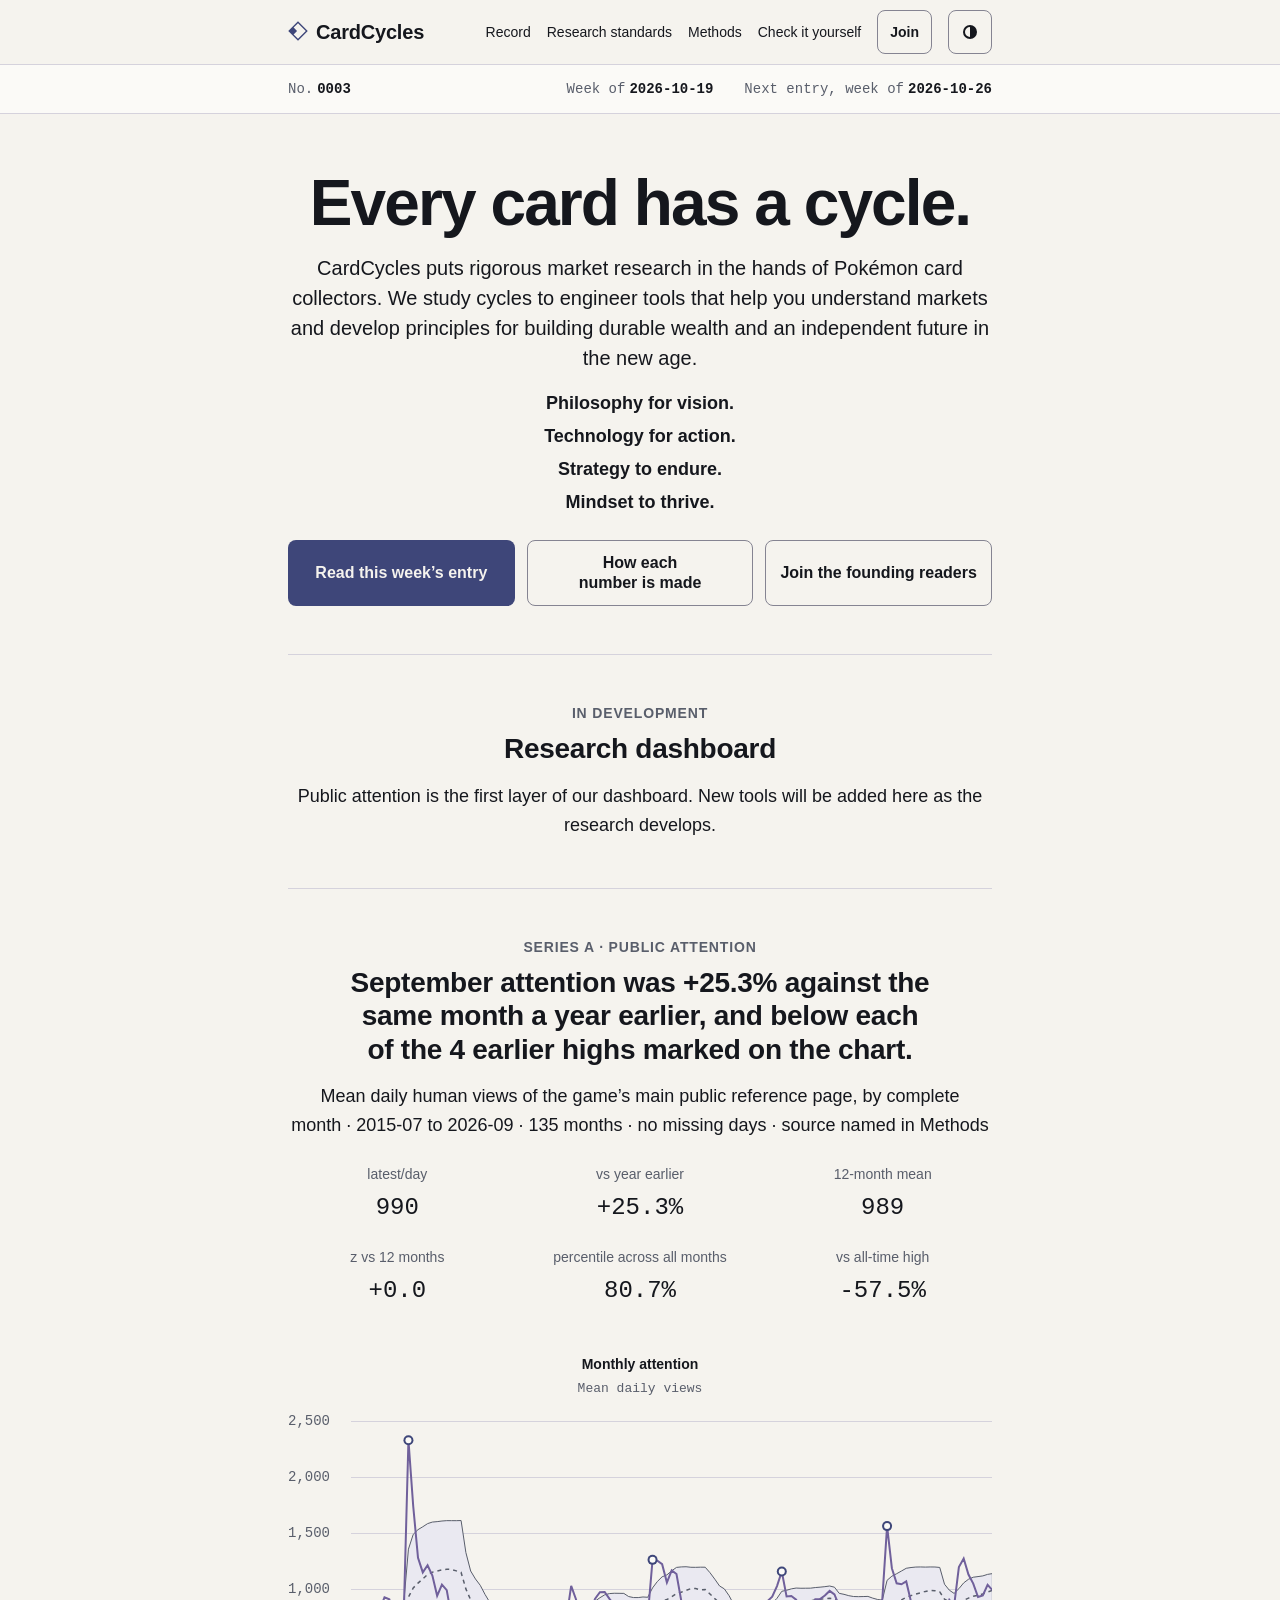
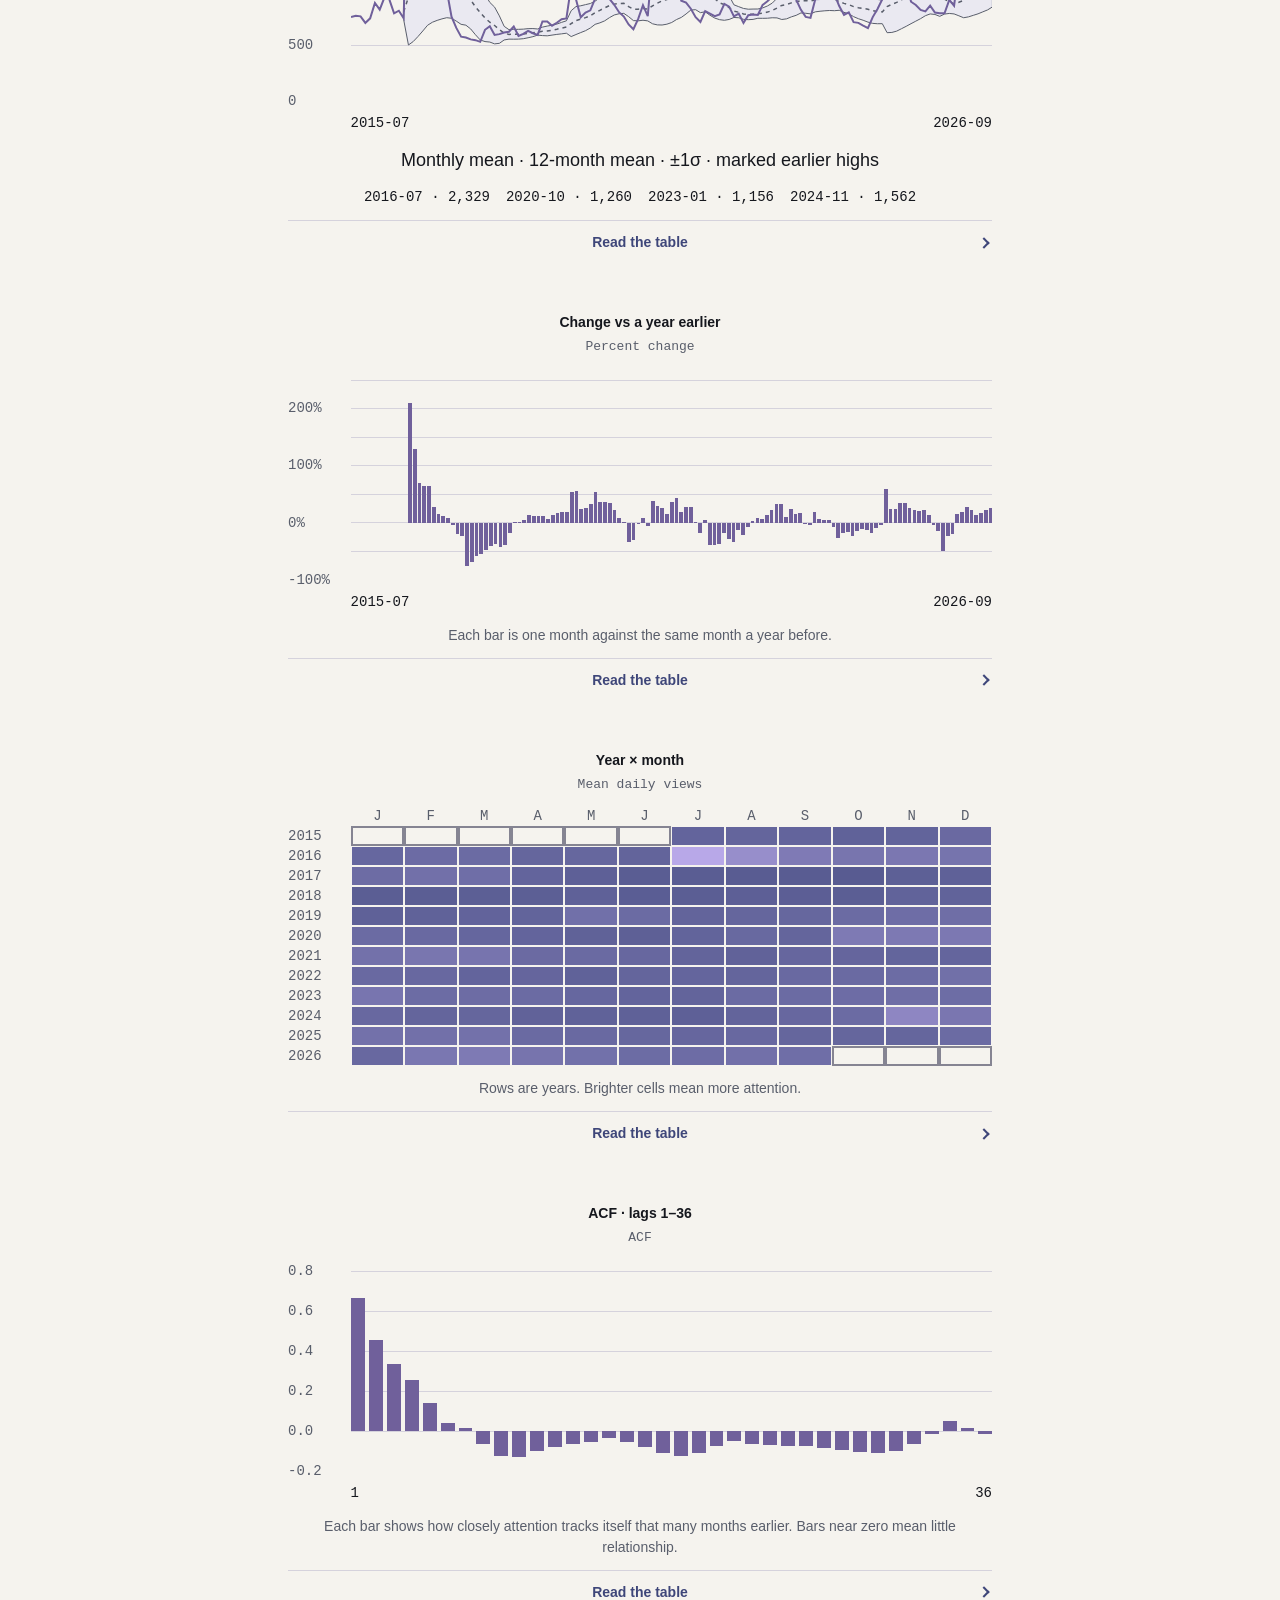
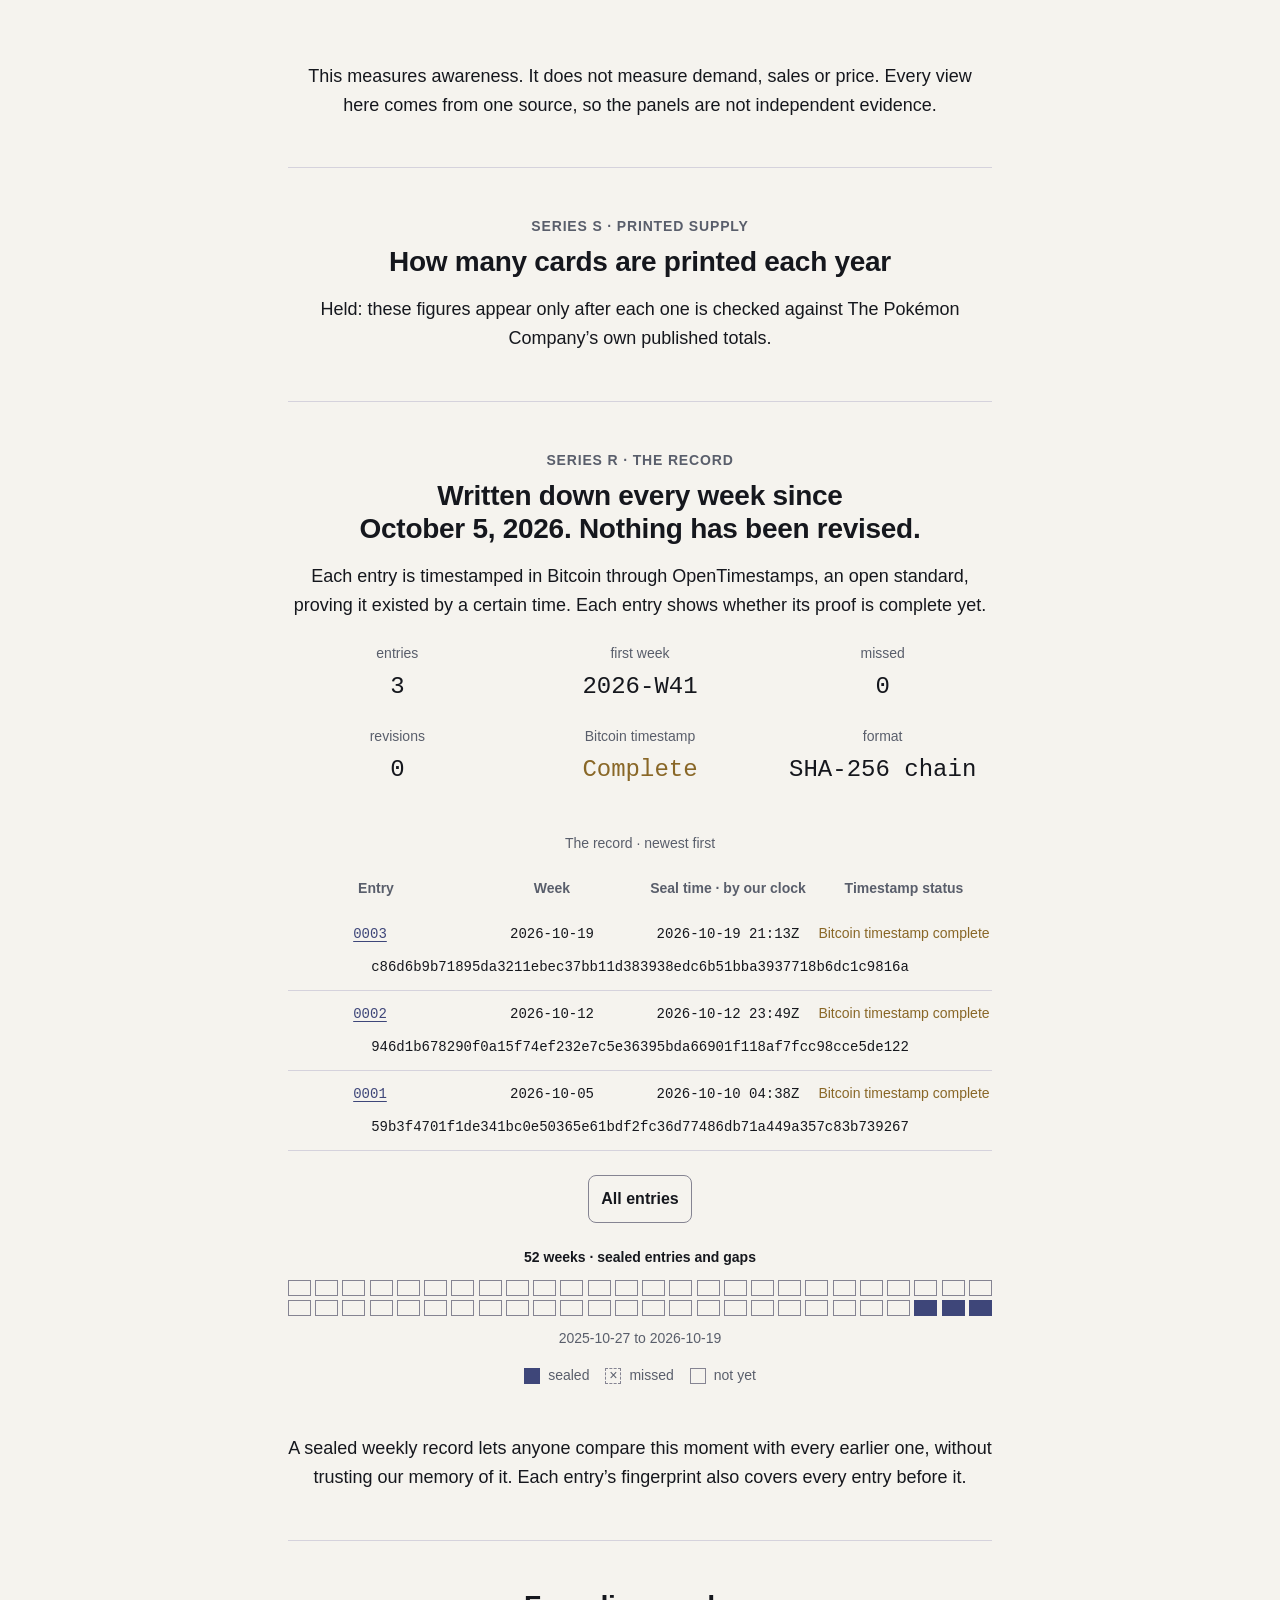
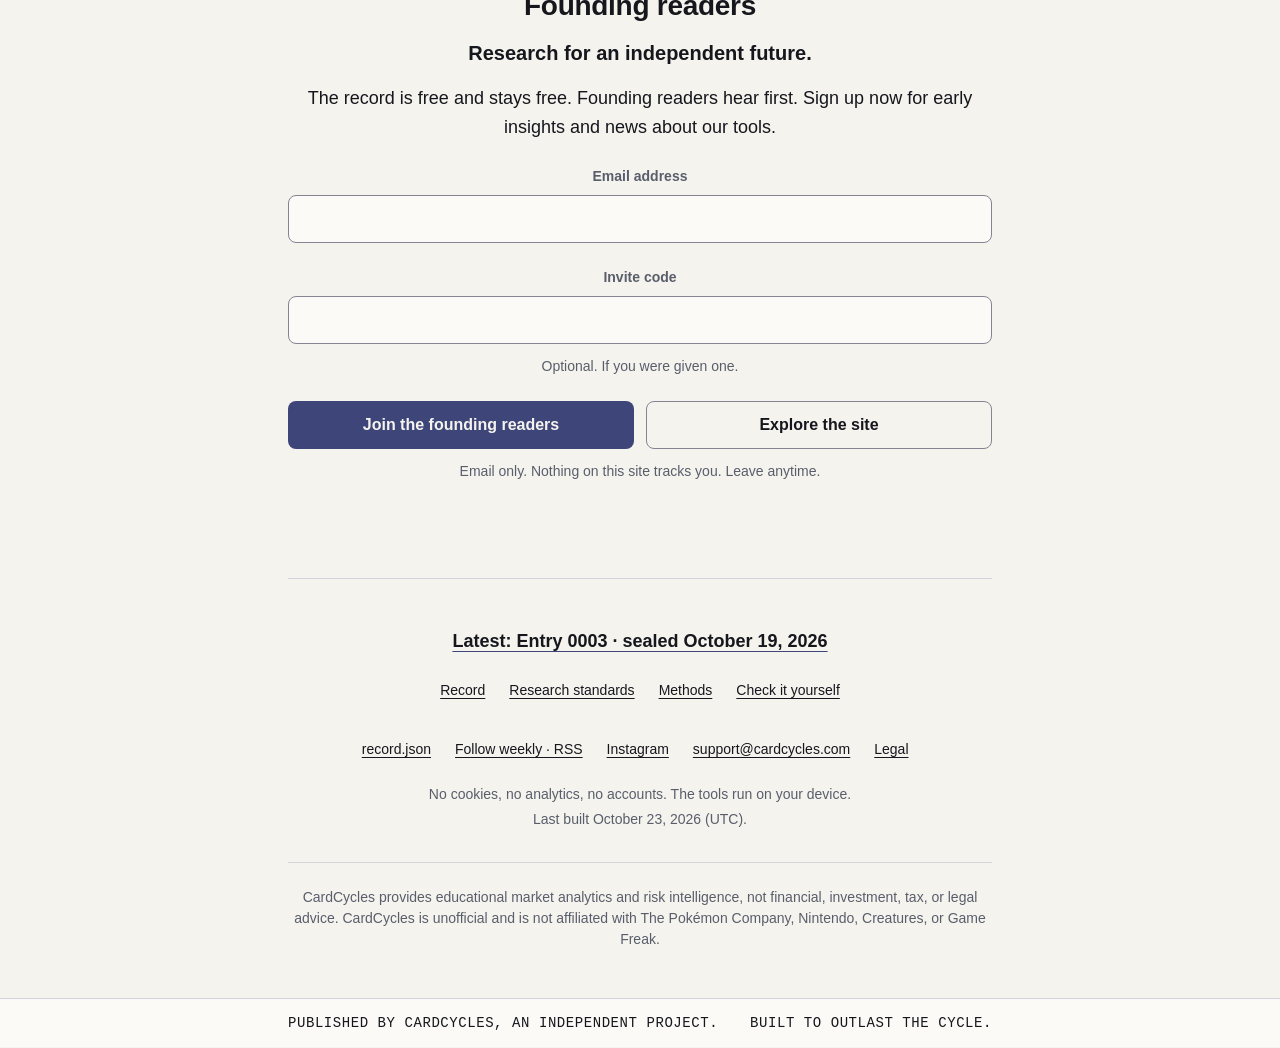
==== commit 822dbfb8: "Record: verified export 309600439db1b434" ====
--- a/index.html
+++ b/index.html
@@ -28,7 +28,7 @@
 <script type="application/ld+json">{"@context":"https://schema.org","@type":"WebSite","name":"CardCycles","url":"https://cardcycles.com/","description":"A weekly public record about the Pokémon card market, with entry fingerprints and timestamp-proof states. Unofficial. Not advice.","inLanguage":"en"}</script>
 <link rel="icon" href="data:image/svg+xml,%3Csvg%20xmlns%3D%22http%3A%2F%2Fwww.w3.org%2F2000%2Fsvg%22%20viewBox%3D%2212%2012%20232%20232%22%20fill%3D%22currentColor%22%20aria-hidden%3D%22true%22%20focusable%3D%22false%22%3E%3Cstyle%3Esvg%7Bcolor%3A%233E4679%7D%40media%28prefers-color-scheme%3Adark%29%7Bsvg%7Bcolor%3A%23B6B4E8%7D%7D%3C%2Fstyle%3E%3Cg%20transform%3D%22rotate%28315%20128%20128%29%22%3E%3Cpath%20fill-rule%3D%22evenodd%22%20d%3D%22M48%2048H208V208H48Z%20M120%2064H192V192H64V120H120Z%22%2F%3E%3C%2Fg%3E%3C%2Fsvg%3E">
 <link rel="apple-touch-icon" href="/assets/edbda34895d9.png">
-<link rel="stylesheet" href="/assets/0cc41b19e5f2.css">
+<link rel="stylesheet" href="/assets/caaf246ab01a.css">
 <script src="/assets/6eaeb37964c0.js"></script>
 </head>
 <body>
@@ -38,7 +38,7 @@
 <div class="i-status-anchor" aria-hidden="true"><span data-status-sentinel></span></div>
 <section class="i-status" data-status-bar aria-label="Record status"><div class="i-status-stage"><div class="wrap i-status-original"><span class="seg"><span class="status-label">No.</span> <span class="status-value">0003</span></span><span class="seg"><span class="status-label">Week of</span> <span class="status-value">2026-10-19</span></span><span class="seg"><span class="status-label">Next entry, week of</span> <span class="status-value">2026-10-26</span></span></div><div class="wrap i-status-pinned" aria-hidden="true"><span class="i-status-proof">TIMESTAMPED IN BITCOIN</span></div></div><div class="wrap i-status-controls" inert><a class="lk bar-home" href="#top" aria-label="CardCycles home"><svg viewBox="12 12 232 232" fill="currentColor" aria-hidden="true" focusable="false"><g transform="rotate(315 128 128)"><path fill-rule="evenodd" d="M48 48H208V208H48Z M120 64H192V192H64V120H120Z"/></g></svg></a><button type="button" class="menubtn" id="barmenubtn" aria-expanded="false" aria-controls="sheet"><span class="sr" data-menu-label>Menu</span><svg viewBox="0 0 16 16" aria-hidden="true" focusable="false"><path d="M2 4h12M2 8h12M2 12h12" fill="none" stroke="currentColor" stroke-width="2"/></svg></button></div></section>
 <main class="wrap" id="content" tabindex="-1">
-<section class="wrap i-hero page-head"><h1>Every card has a cycle.</h1><p class="lede">CardCycles puts rigorous market research in the hands of Pokémon card collectors. We study cycles to engineer tools that help you understand markets and develop principles for building durable wealth and an independent future in the new age.</p><div class="i-sub brand-pillars"><p>Philosophy for vision.</p><p>Technology for action.</p><p>Strategy to endure.</p><p>Mindset to thrive.</p></div><div class="btns all-or-stack"><a class="btn btn-p" href="/record/0003/">Read this week’s entry</a><a class="btn btn-s" href="/methods/">How each number is made</a><a class="btn btn-s" href="#join">Join the founding readers</a></div></section><section class="wrap i-section layout-section research-intro" data-c25-section><p class="eyebrow">In development</p><h2>Research dashboard</h2><p>Public attention is the first layer of our dashboard. New tools will be added here as the research develops.</p></section><section class="wrap i-section layout-section" data-c25-section id="series-a"><div class="i-card"><p class="eyebrow">Series A · Public attention</p><h2>September attention was +25.3% against the same month a year earlier, and below each of the 4 earlier highs marked on the chart.</h2><p class="i-definition">Mean daily human views of the game’s main public reference page, by complete month · 2015-07 to 2026-09 · 135 months · no missing days · source named in Methods</p><dl class="i-stats layout-grid" data-c25-grid="stats"><div><dt>latest/day</dt><dd>990</dd></div><div><dt>vs year earlier</dt><dd>+25.3%</dd></div><div><dt>12-month mean</dt><dd>989</dd></div><div><dt>z vs 12 months</dt><dd>+0.0</dd></div><div><dt>percentile across all months</dt><dd>80.7%</dd></div><div><dt>vs all-time high</dt><dd>-57.5%</dd></div></dl><figure class="i-main-chart"><figcaption>Monthly attention</figcaption><p class="i-mini-unit">Mean daily views</p><div class="i-plot"><div class="i-scale"><span class="edge-top" style="--y:0.000000000%">2,500</span><span style="--y:20.000000000%">2,000</span><span style="--y:40.000000000%">1,500</span><span style="--y:60.000000000%">1,000</span><span style="--y:80.000000000%">500</span><span class="edge-bottom" style="--y:100.000000000%">0</span></div><div><svg class="i-svg" viewBox="0 0 960 280" width="960" height="280" preserveAspectRatio="none" role="img" aria-label="Monthly attention"><title>Monthly attention</title><path class="i-grid i-zero" d="M0 280 H960"/><path class="i-grid" d="M0 224 H960"/><path class="i-grid" d="M0 168 H960"/><path class="i-grid" d="M0 112 H960"/><path class="i-grid" d="M0 56 H960"/><path class="i-grid" d="M0 0 H960"/><path class="i-band" d="M78.806 183.061 L85.9701 128.165 L93.1343 113.37 L100.299 108.626 L107.463 105.75 L114.627 102.631 L121.791 101.066 L128.955 100.636 L136.119 100.02 L143.284 99.6474 L150.448 99.6644 L157.612 99.6751 L164.776 99.5336 L171.94 131.569 L179.104 150.012 L186.269 157.958 L193.433 164.289 L200.597 173.419 L207.761 181.403 L214.925 186.108 L222.09 194.888 L229.254 205.335 L236.418 208.658 L243.582 208.36 L250.746 208.327 L257.91 208.13 L265.075 207.649 L272.239 207.576 L279.403 207.977 L286.567 206.119 L293.731 205.077 L300.896 204.26 L308.06 203.072 L315.224 201.374 L322.388 199.814 L329.552 189.688 L336.716 185.596 L343.881 184.79 L351.045 183.638 L358.209 182.5 L365.373 180.125 L372.537 176.756 L379.701 173.841 L386.866 172.589 L394.03 172.257 L401.194 172.328 L408.358 172.392 L415.522 175.538 L422.687 176.559 L429.851 176.59 L437.015 175.976 L444.179 176.273 L451.343 166.905 L458.507 160.533 L465.672 155.788 L472.836 153.894 L480 149.842 L487.164 146.417 L494.328 145.913 L501.493 145.749 L508.657 146.279 L515.821 146.335 L522.985 146.181 L530.149 146.206 L537.313 151.718 L544.478 158.139 L551.642 164.966 L558.806 167.899 L565.97 174.761 L573.134 183.799 L580.299 185.673 L587.463 187.446 L594.627 188.207 L601.791 188.055 L608.955 188.015 L616.119 186.928 L623.284 184.965 L630.448 182.149 L637.612 177.305 L644.776 170.31 L651.94 169.264 L659.104 167.86 L666.269 167.059 L673.433 167.25 L680.597 167.217 L687.761 167.16 L694.925 166.553 L702.09 166.159 L709.254 165.66 L716.418 165 L723.582 166.177 L730.746 172.349 L737.91 173.334 L745.075 174.678 L752.239 175.529 L759.403 175.663 L766.567 175.549 L773.731 175.42 L780.896 177.13 L788.06 178.455 L795.224 179.14 L802.388 159.312 L809.552 155.184 L816.716 152.711 L823.881 150.021 L831.045 147.295 L838.209 146.516 L845.373 146.061 L852.537 145.955 L859.701 146.102 L866.866 145.963 L874.03 146.005 L881.194 146.446 L888.358 163.248 L895.522 169.156 L902.687 172.435 L909.851 167.692 L917.015 161.912 L924.179 158.272 L931.343 156.222 L938.507 155.584 L945.672 154.904 L952.836 153.377 L960 152.604 L960 185.952 L952.836 188.908 L945.672 190.858 L938.507 192.83 L931.343 194.351 L924.179 195.868 L917.015 196.751 L909.851 194.794 L902.687 192.929 L895.522 192.449 L888.358 193.076 L881.194 195.352 L874.03 193.467 L866.866 192.935 L859.701 194.707 L852.537 197.653 L845.373 200.167 L838.209 202.683 L831.045 205.307 L823.881 207.726 L816.716 210.139 L809.552 211.453 L802.388 211.702 L795.224 202.677 L788.06 202.738 L780.896 202.386 L773.731 201.114 L766.567 199.26 L759.403 197.688 L752.239 195.65 L745.075 192.744 L737.91 191.369 L730.746 189.29 L723.582 189.711 L716.418 189.496 L709.254 189.787 L702.09 190.243 L694.925 190.844 L687.761 192.874 L680.597 192.269 L673.433 191.959 L666.269 194.336 L659.104 195.863 L651.94 197.854 L644.776 198.495 L637.612 196.891 L630.448 196.779 L623.284 197.22 L616.119 197.313 L608.955 197.271 L601.791 198.393 L594.627 198.673 L587.463 198.353 L580.299 196.736 L573.134 196.478 L565.97 198.459 L558.806 199.289 L551.642 198.659 L544.478 197.091 L537.313 194.262 L530.149 190.81 L522.985 191.643 L515.821 188.688 L508.657 189.036 L501.493 192.979 L494.328 196.443 L487.164 198.564 L480 201.504 L472.836 203.177 L465.672 204.004 L458.507 203.892 L451.343 202.793 L444.179 199.895 L437.015 199.244 L429.851 199.85 L422.687 199.609 L415.522 195.626 L408.358 192.362 L401.194 192.75 L394.03 193.979 L386.866 196.638 L379.701 199.856 L372.537 201.85 L365.373 203.343 L358.209 207.005 L351.045 209.674 L343.881 211.572 L336.716 213.541 L329.552 215.578 L322.388 212.207 L315.224 212.857 L308.06 213.392 L300.896 214.1 L293.731 214.826 L286.567 214.581 L279.403 214.12 L272.239 215.677 L265.075 216.764 L257.91 217.714 L250.746 218.116 L243.582 218.195 L236.418 218.137 L229.254 218.956 L222.09 222.33 L214.925 222.87 L207.761 221.061 L200.597 220.59 L193.433 218.963 L186.269 213.725 L179.104 207.933 L171.94 204.186 L164.776 203.329 L157.612 200.111 L150.448 197.256 L143.284 196.714 L136.119 197.881 L128.955 199.382 L121.791 201.252 L114.627 204.253 L107.463 209.977 L100.299 215.511 L93.1343 220.532 L85.9701 223.993 L78.806 198.561 Z"/><path class="i-mean" d="M78.806 190.811 L85.9701 176.079 L93.1343 166.951 L100.299 162.068 L107.463 157.864 L114.627 153.442 L121.791 151.159 L128.955 150.009 L136.119 148.95 L143.284 148.181 L150.448 148.46 L157.612 149.893 L164.776 151.431 L171.94 167.877 L179.104 178.973 L186.269 185.841 L193.433 191.626 L200.597 197.005 L207.761 201.232 L214.925 204.489 L222.09 208.609 L229.254 212.145 L236.418 213.398 L243.582 213.277 L250.746 213.221 L257.91 212.922 L265.075 212.207 L272.239 211.627 L279.403 211.049 L286.567 210.35 L293.731 209.952 L300.896 209.18 L308.06 208.232 L315.224 207.115 L322.388 206.011 L329.552 202.633 L336.716 199.568 L343.881 198.181 L351.045 196.656 L358.209 194.752 L365.373 191.734 L372.537 189.303 L379.701 186.849 L386.866 184.613 L394.03 183.118 L401.194 182.539 L408.358 182.377 L415.522 185.582 L422.687 188.084 L429.851 188.22 L437.015 187.61 L444.179 188.084 L451.343 184.849 L458.507 182.213 L465.672 179.896 L472.836 178.536 L480 175.673 L487.164 172.49 L494.328 171.178 L501.493 169.364 L508.657 167.657 L515.821 167.512 L522.985 168.912 L530.149 168.508 L537.313 172.99 L544.478 177.615 L551.642 181.813 L558.806 183.594 L565.97 186.61 L573.134 190.138 L580.299 191.204 L587.463 192.9 L594.627 193.44 L601.791 193.224 L608.955 192.643 L616.119 192.121 L623.284 191.092 L630.448 189.464 L637.612 187.098 L644.776 184.402 L651.94 183.559 L659.104 181.862 L666.269 180.698 L673.433 179.604 L680.597 179.743 L687.761 180.017 L694.925 178.698 L702.09 178.201 L709.254 177.723 L716.418 177.248 L723.582 177.944 L730.746 180.819 L737.91 182.352 L745.075 183.711 L752.239 185.589 L759.403 186.676 L766.567 187.404 L773.731 188.267 L780.896 189.758 L788.06 190.596 L795.224 190.908 L802.388 185.507 L809.552 183.318 L816.716 181.425 L823.881 178.873 L831.045 176.301 L838.209 174.6 L845.373 173.114 L852.537 171.804 L859.701 170.405 L866.866 169.449 L874.03 169.736 L881.194 170.899 L888.358 178.162 L895.522 180.802 L902.687 182.682 L909.851 181.243 L917.015 179.331 L924.179 177.07 L931.343 175.287 L938.507 174.207 L945.672 172.881 L952.836 171.143 L960 169.278"/><path class="i-line" d="M0 195.957 L7.16418 194.775 L14.3284 195.328 L21.4925 201.875 L28.6567 197.344 L35.8209 181.863 L42.9851 188.622 L50.1493 176.381 L57.3134 178.333 L64.4776 192.353 L71.6418 189.714 L78.806 197.187 L85.9701 19.1737 L93.1343 85.2392 L100.299 136.737 L107.463 151.417 L114.627 144.286 L121.791 154.466 L128.955 174.821 L136.119 163.676 L143.284 169.098 L150.448 195.705 L157.612 206.911 L164.776 215.645 L171.94 216.525 L179.104 218.386 L186.269 219.162 L193.433 220.835 L200.597 208.828 L207.761 205.188 L214.925 213.909 L222.09 213.116 L229.254 211.535 L236.418 210.732 L243.582 205.466 L250.746 214.977 L257.91 212.93 L265.075 209.801 L272.239 212.206 L279.403 213.895 L286.567 200.446 L293.731 200.408 L300.896 204.646 L308.06 201.74 L315.224 198.139 L322.388 197.475 L329.552 164.933 L336.716 178.203 L343.881 196.278 L351.045 191.502 L358.209 189.366 L365.373 177.675 L372.537 171.274 L379.701 170.952 L386.866 177.82 L394.03 183.796 L401.194 191.198 L408.358 195.522 L415.522 203.396 L422.687 208.227 L429.851 197.915 L437.015 184.175 L444.179 195.059 L451.343 138.851 L458.507 139.642 L465.672 143.15 L472.836 161.5 L480 149.444 L487.164 153.003 L494.328 179.775 L501.493 181.628 L508.657 187.746 L515.821 196.166 L522.985 200.982 L530.149 190.213 L537.313 192.633 L544.478 195.141 L551.642 193.522 L558.806 182.874 L565.97 185.636 L573.134 195.342 L580.299 192.569 L587.463 201.972 L594.627 194.23 L601.791 193.569 L608.955 194.017 L616.119 183.941 L623.284 180.291 L630.448 175.609 L637.612 165.124 L644.776 150.528 L651.94 175.512 L659.104 174.977 L666.269 178.606 L673.433 188.846 L680.597 195.895 L687.761 196.856 L694.925 178.196 L702.09 177.968 L709.254 174.561 L716.418 169.911 L723.582 173.47 L730.746 185.035 L737.91 193.899 L745.075 191.292 L752.239 201.141 L759.403 201.882 L766.567 204.643 L773.731 207.207 L780.896 196.083 L788.06 188.033 L795.224 178.3 L802.388 105.101 L809.552 147.204 L816.716 162.317 L823.881 163.276 L831.045 160.424 L838.209 180.727 L845.373 184.052 L852.537 188.929 L859.701 190.411 L866.866 184.619 L874.03 191.475 L881.194 192.253 L888.358 192.259 L895.522 178.886 L902.687 184.872 L909.851 146.008 L917.015 137.485 L924.179 153.589 L931.343 162.653 L938.507 175.974 L945.672 174.496 L952.836 163.758 L960 169.098"/><g class="i-high-pt"><title>Earlier high · 2016-07</title><path class="i-high" d="M85.9701 19.1737h0" stroke-linecap="round" vector-effect="non-scaling-stroke"/><path class="i-high-center" d="M85.9701 19.1737h0" stroke-linecap="round" vector-effect="non-scaling-stroke"/></g><g class="i-high-pt"><title>Earlier high · 2020-10</title><path class="i-high" d="M451.343 138.851h0" stroke-linecap="round" vector-effect="non-scaling-stroke"/><path class="i-high-center" d="M451.343 138.851h0" stroke-linecap="round" vector-effect="non-scaling-stroke"/></g><g class="i-high-pt"><title>Earlier high · 2023-01</title><path class="i-high" d="M644.776 150.528h0" stroke-linecap="round" vector-effect="non-scaling-stroke"/><path class="i-high-center" d="M644.776 150.528h0" stroke-linecap="round" vector-effect="non-scaling-stroke"/></g><g class="i-high-pt"><title>Earlier high · 2024-11</title><path class="i-high" d="M802.388 105.101h0" stroke-linecap="round" vector-effect="non-scaling-stroke"/><path class="i-high-center" d="M802.388 105.101h0" stroke-linecap="round" vector-effect="non-scaling-stroke"/></g></svg><div class="i-axis"><span>2015-07</span><span>2026-09</span></div></div></div><div class="i-caption"><p>Monthly mean · 12-month mean · ±1σ · marked earlier highs</p><div class="i-high-labels"><span>2016-07 · 2,329</span><span>2020-10 · 1,260</span><span>2023-01 · 1,156</span><span>2024-11 · 1,562</span></div></div><details class="view-table"><summary>Read the table</summary><div class="tscroll" role="region" tabindex="0" aria-label="Monthly attention"><table class="tbl"><caption>Monthly attention</caption><thead><tr><th scope="col">Month</th><th scope="col">Mean/day</th><th scope="col">12-month mean</th><th scope="col">σ</th></tr></thead><tbody><tr><th scope="row">2026-09</th><td>990</td><td>989</td><td>149</td></tr><tr><th scope="row">2026-08</th><td>1,038</td><td>972</td><td>159</td></tr><tr><th scope="row">2026-07</th><td>942</td><td>956</td><td>161</td></tr><tr><th scope="row">2026-06</th><td>929</td><td>945</td><td>166</td></tr><tr><th scope="row">2026-05</th><td>1,048</td><td>935</td><td>170</td></tr><tr><th scope="row">2026-04</th><td>1,129</td><td>919</td><td>168</td></tr><tr><th scope="row">2026-03</th><td>1,272</td><td>899</td><td>156</td></tr><tr><th scope="row">2026-02</th><td>1,196</td><td>882</td><td>121</td></tr><tr><th scope="row">2026-01</th><td>849</td><td>869</td><td>91</td></tr><tr><th scope="row">2025-12</th><td>903</td><td>886</td><td>104</td></tr><tr><th scope="row">2025-11</th><td>783</td><td>909</td><td>133</td></tr><tr><th scope="row">2025-10</th><td>783</td><td>974</td><td>218</td></tr><tr><th scope="row">2025-09</th><td>790</td><td>984</td><td>212</td></tr><tr><th scope="row">2025-08</th><td>852</td><td>987</td><td>210</td></tr><tr><th scope="row">2025-07</th><td>800</td><td>979</td><td>217</td></tr><tr><th scope="row">2025-06</th><td>813</td><td>966</td><td>231</td></tr><tr><th scope="row">2025-05</th><td>857</td><td>954</td><td>242</td></tr><tr><th scope="row">2025-04</th><td>886</td><td>941</td><td>251</td></tr><tr><th scope="row">2025-03</th><td>1,068</td><td>926</td><td>259</td></tr><tr><th scope="row">2025-02</th><td>1,042</td><td>903</td><td>258</td></tr><tr><th scope="row">2025-01</th><td>1,051</td><td>880</td><td>256</td></tr><tr><th scope="row">2024-12</th><td>1,186</td><td>863</td><td>251</td></tr><tr><th scope="row">2024-11</th><td>1,562</td><td>844</td><td>234</td></tr><tr><th scope="row">2024-10</th><td>908</td><td>795</td><td>105</td></tr><tr><th scope="row">2024-09</th><td>821</td><td>798</td><td>108</td></tr><tr><th scope="row">2024-08</th><td>749</td><td>806</td><td>113</td></tr><tr><th scope="row">2024-07</th><td>650</td><td>819</td><td>115</td></tr><tr><th scope="row">2024-06</th><td>673</td><td>827</td><td>106</td></tr><tr><th scope="row">2024-05</th><td>697</td><td>833</td><td>98</td></tr><tr><th scope="row">2024-04</th><td>704</td><td>843</td><td>90</td></tr><tr><th scope="row">2024-03</th><td>792</td><td>860</td><td>81</td></tr><tr><th scope="row">2024-02</th><td>769</td><td>872</td><td>81</td></tr><tr><th scope="row">2024-01</th><td>848</td><td>886</td><td>76</td></tr><tr><th scope="row">2023-12</th><td>951</td><td>911</td><td>105</td></tr><tr><th scope="row">2023-11</th><td>983</td><td>917</td><td>109</td></tr><tr><th scope="row">2023-10</th><td>941</td><td>913</td><td>108</td></tr><tr><th scope="row">2023-09</th><td>911</td><td>909</td><td>108</td></tr><tr><th scope="row">2023-08</th><td>909</td><td>904</td><td>108</td></tr><tr><th scope="row">2023-07</th><td>742</td><td>893</td><td>115</td></tr><tr><th scope="row">2023-06</th><td>751</td><td>895</td><td>112</td></tr><tr><th scope="row">2023-05</th><td>814</td><td>896</td><td>110</td></tr><tr><th scope="row">2023-04</th><td>905</td><td>887</td><td>122</td></tr><tr><th scope="row">2023-03</th><td>938</td><td>876</td><td>125</td></tr><tr><th scope="row">2023-02</th><td>933</td><td>861</td><td>128</td></tr><tr><th scope="row">2023-01</th><td>1,156</td><td>854</td><td>126</td></tr><tr><th scope="row">2022-12</th><td>1,026</td><td>829</td><td>87</td></tr><tr><th scope="row">2022-11</th><td>932</td><td>808</td><td>65</td></tr><tr><th scope="row">2022-10</th><td>890</td><td>794</td><td>55</td></tr><tr><th scope="row">2022-09</th><td>858</td><td>785</td><td>46</td></tr><tr><th scope="row">2022-08</th><td>768</td><td>780</td><td>41</td></tr><tr><th scope="row">2022-07</th><td>772</td><td>775</td><td>46</td></tr><tr><th scope="row">2022-06</th><td>766</td><td>773</td><td>47</td></tr><tr><th scope="row">2022-05</th><td>697</td><td>778</td><td>49</td></tr><tr><th scope="row">2022-04</th><td>781</td><td>793</td><td>49</td></tr><tr><th scope="row">2022-03</th><td>756</td><td>802</td><td>57</td></tr><tr><th scope="row">2022-02</th><td>843</td><td>834</td><td>106</td></tr><tr><th scope="row">2022-01</th><td>867</td><td>861</td><td>140</td></tr><tr><th scope="row">2021-12</th><td>772</td><td>877</td><td>150</td></tr><tr><th scope="row">2021-11</th><td>758</td><td>914</td><td>174</td></tr><tr><th scope="row">2021-10</th><td>780</td><td>955</td><td>190</td></tr><tr><th scope="row">2021-09</th><td>802</td><td>995</td><td>199</td></tr><tr><th scope="row">2021-08</th><td>706</td><td>992</td><td>203</td></tr><tr><th scope="row">2021-07</th><td>749</td><td>1,004</td><td>189</td></tr><tr><th scope="row">2021-06</th><td>824</td><td>1,003</td><td>191</td></tr><tr><th scope="row">2021-05</th><td>878</td><td>988</td><td>211</td></tr><tr><th scope="row">2021-04</th><td>895</td><td>972</td><td>226</td></tr><tr><th scope="row">2021-03</th><td>1,134</td><td>960</td><td>233</td></tr><tr><th scope="row">2021-02</th><td>1,166</td><td>931</td><td>231</td></tr><tr><th scope="row">2021-01</th><td>1,058</td><td>906</td><td>220</td></tr><tr><th scope="row">2020-12</th><td>1,222</td><td>894</td><td>215</td></tr><tr><th scope="row">2020-11</th><td>1,253</td><td>873</td><td>194</td></tr><tr><th scope="row">2020-10</th><td>1,260</td><td>850</td><td>160</td></tr><tr><th scope="row">2020-09</th><td>758</td><td>821</td><td>105</td></tr><tr><th scope="row">2020-08</th><td>856</td><td>825</td><td>104</td></tr><tr><th scope="row">2020-07</th><td>733</td><td>819</td><td>104</td></tr><tr><th scope="row">2020-06</th><td>641</td><td>821</td><td>103</td></tr><tr><th scope="row">2020-05</th><td>684</td><td>843</td><td>90</td></tr><tr><th scope="row">2020-04</th><td>754</td><td>872</td><td>89</td></tr><tr><th scope="row">2020-03</th><td>793</td><td>870</td><td>91</td></tr><tr><th scope="row">2020-02</th><td>859</td><td>865</td><td>97</td></tr><tr><th scope="row">2020-01</th><td>912</td><td>852</td><td>107</td></tr><tr><th scope="row">2019-12</th><td>974</td><td>832</td><td>116</td></tr><tr><th scope="row">2019-11</th><td>971</td><td>810</td><td>112</td></tr><tr><th scope="row">2019-10</th><td>914</td><td>788</td><td>104</td></tr><tr><th scope="row">2019-09</th><td>809</td><td>761</td><td>109</td></tr><tr><th scope="row">2019-08</th><td>790</td><td>744</td><td>116</td></tr><tr><th scope="row">2019-07</th><td>748</td><td>731</td><td>120</td></tr><tr><th scope="row">2019-06</th><td>909</td><td>718</td><td>125</td></tr><tr><th scope="row">2019-05</th><td>1,027</td><td>691</td><td>116</td></tr><tr><th scope="row">2019-04</th><td>737</td><td>661</td><td>55</td></tr><tr><th scope="row">2019-03</th><td>731</td><td>651</td><td>51</td></tr><tr><th scope="row">2019-02</th><td>699</td><td>641</td><td>46</td></tr><tr><th scope="row">2019-01</th><td>673</td><td>632</td><td>44</td></tr><tr><th scope="row">2018-12</th><td>711</td><td>625</td><td>44</td></tr><tr><th scope="row">2018-11</th><td>710</td><td>622</td><td>38</td></tr><tr><th scope="row">2018-10</th><td>590</td><td>616</td><td>27</td></tr><tr><th scope="row">2018-09</th><td>605</td><td>610</td><td>36</td></tr><tr><th scope="row">2018-08</th><td>627</td><td>605</td><td>41</td></tr><tr><th scope="row">2018-07</th><td>599</td><td>599</td><td>43</td></tr><tr><th scope="row">2018-06</th><td>581</td><td>596</td><td>44</td></tr><tr><th scope="row">2018-05</th><td>665</td><td>596</td><td>44</td></tr><tr><th scope="row">2018-04</th><td>618</td><td>595</td><td>42</td></tr><tr><th scope="row">2018-03</th><td>611</td><td>606</td><td>61</td></tr><tr><th scope="row">2018-02</th><td>597</td><td>637</td><td>123</td></tr><tr><th scope="row">2018-01</th><td>590</td><td>674</td><td>164</td></tr><tr><th scope="row">2017-12</th><td>668</td><td>703</td><td>177</td></tr><tr><th scope="row">2017-11</th><td>635</td><td>741</td><td>211</td></tr><tr><th scope="row">2017-10</th><td>528</td><td>789</td><td>244</td></tr><tr><th scope="row">2017-09</th><td>543</td><td>841</td><td>249</td></tr><tr><th scope="row">2017-08</th><td>550</td><td>902</td><td>259</td></tr><tr><th scope="row">2017-07</th><td>567</td><td>1,001</td><td>324</td></tr><tr><th scope="row">2017-06</th><td>575</td><td>1,148</td><td>463</td></tr><tr><th scope="row">2017-05</th><td>653</td><td>1,162</td><td>448</td></tr><tr><th scope="row">2017-04</th><td>753</td><td>1,174</td><td>436</td></tr><tr><th scope="row">2017-03</th><td>990</td><td>1,177</td><td>433</td></tr><tr><th scope="row">2017-02</th><td>1,039</td><td>1,170</td><td>437</td></tr><tr><th scope="row">2017-01</th><td>939</td><td>1,161</td><td>441</td></tr><tr><th scope="row">2016-12</th><td>1,121</td><td>1,150</td><td>447</td></tr><tr><th scope="row">2016-11</th><td>1,212</td><td>1,130</td><td>454</td></tr><tr><th scope="row">2016-10</th><td>1,148</td><td>1,091</td><td>465</td></tr><tr><th scope="row">2016-09</th><td>1,279</td><td>1,053</td><td>477</td></tr><tr><th scope="row">2016-08</th><td>1,739</td><td>1,009</td><td>478</td></tr><tr><th scope="row">2016-07</th><td>2,329</td><td>928</td><td>428</td></tr><tr><th scope="row">2016-06</th><td>739</td><td>796</td><td>69</td></tr><tr><th scope="row">2016-05</th><td>806</td><td>—</td><td>—</td></tr><tr><th scope="row">2016-04</th><td>783</td><td>—</td><td>—</td></tr><tr><th scope="row">2016-03</th><td>908</td><td>—</td><td>—</td></tr><tr><th scope="row">2016-02</th><td>925</td><td>—</td><td>—</td></tr><tr><th scope="row">2016-01</th><td>816</td><td>—</td><td>—</td></tr><tr><th scope="row">2015-12</th><td>876</td><td>—</td><td>—</td></tr><tr><th scope="row">2015-11</th><td>738</td><td>—</td><td>—</td></tr><tr><th scope="row">2015-10</th><td>698</td><td>—</td><td>—</td></tr><tr><th scope="row">2015-09</th><td>756</td><td>—</td><td>—</td></tr><tr><th scope="row">2015-08</th><td>761</td><td>—</td><td>—</td></tr><tr><th scope="row">2015-07</th><td>750</td><td>—</td><td>—</td></tr></tbody></table></div></details></figure><div class="i-minis"><figure class="i-mini"><figcaption>Change vs a year earlier</figcaption><p class="i-mini-unit">Percent change</p><div class="i-plot"><div class="i-scale"><span style="--y:14.285714286%">200%</span><span style="--y:42.857142857%">100%</span><span style="--y:71.428571429%">0%</span><span class="edge-bottom" style="--y:100.000000000%">-100%</span></div><div><svg class="i-svg" viewBox="0 0 960 200" width="960" height="200" preserveAspectRatio="none" role="img" aria-label="Change vs a year earlier"><title>Change vs a year earlier</title><path class="i-grid" d="M0 200 H960"/><path class="i-grid" d="M0 171.429 H960"/><path class="i-grid i-zero" d="M0 142.857 H960"/><path class="i-grid" d="M0 114.286 H960"/><path class="i-grid" d="M0 85.7143 H960"/><path class="i-grid" d="M0 57.1429 H960"/><path class="i-grid" d="M0 28.5714 H960"/><path class="i-grid" d="M0 0 H960"/><rect class="i-bar" x="85.4734" y="22.6587" width="5.54667" height="120.198"><title>2016-07 · +210.3%</title></rect><rect class="i-bar" x="92.5962" y="69.4137" width="5.54667" height="73.4434"><title>2016-08 · +128.5%</title></rect><rect class="i-bar" x="99.719" y="103.316" width="5.54667" height="39.5414"><title>2016-09 · +69.2%</title></rect><rect class="i-bar" x="106.842" y="105.951" width="5.54667" height="36.9061"><title>2016-10 · +64.6%</title></rect><rect class="i-bar" x="113.965" y="106.176" width="5.54667" height="36.6809"><title>2016-11 · +64.2%</title></rect><rect class="i-bar" x="121.087" y="126.905" width="5.54667" height="15.9524"><title>2016-12 · +27.9%</title></rect><rect class="i-bar" x="128.21" y="134.227" width="5.54667" height="8.63062"><title>2017-01 · +15.1%</title></rect><rect class="i-bar" x="135.333" y="135.851" width="5.54667" height="7.00624"><title>2017-02 · +12.3%</title></rect><rect class="i-bar" x="142.456" y="137.667" width="5.54667" height="5.19037"><title>2017-03 · +9.1%</title></rect><rect class="i-bar" x="149.579" y="142.857" width="5.54667" height="2.18573"><title>2017-04 · -3.8%</title></rect><rect class="i-bar" x="156.701" y="142.857" width="5.54667" height="10.8844"><title>2017-05 · -19.0%</title></rect><rect class="i-bar" x="163.824" y="142.857" width="5.54667" height="12.7362"><title>2017-06 · -22.3%</title></rect><rect class="i-bar" x="170.947" y="142.857" width="5.54667" height="43.2365"><title>2017-07 · -75.7%</title></rect><rect class="i-bar" x="178.07" y="142.857" width="5.54667" height="39.0652"><title>2017-08 · -68.4%</title></rect><rect class="i-bar" x="185.192" y="142.857" width="5.54667" height="32.8764"><title>2017-09 · -57.5%</title></rect><rect class="i-bar" x="192.315" y="142.857" width="5.54667" height="30.8498"><title>2017-10 · -54.0%</title></rect><rect class="i-bar" x="199.438" y="142.857" width="5.54667" height="27.1756"><title>2017-11 · -47.6%</title></rect><rect class="i-bar" x="206.561" y="142.857" width="5.54667" height="23.0884"><title>2017-12 · -40.4%</title></rect><rect class="i-bar" x="213.684" y="142.857" width="5.54667" height="21.2362"><title>2018-01 · -37.2%</title></rect><rect class="i-bar" x="220.806" y="142.857" width="5.54667" height="24.2868"><title>2018-02 · -42.5%</title></rect><rect class="i-bar" x="227.929" y="142.857" width="5.54667" height="21.866"><title>2018-03 · -38.3%</title></rect><rect class="i-bar" x="235.052" y="142.857" width="5.54667" height="10.1865"><title>2018-04 · -17.8%</title></rect><rect class="i-bar" x="242.175" y="141.727" width="5.54667" height="1.12986"><title>2018-05 · +2.0%</title></rect><rect class="i-bar" x="249.298" y="142.264" width="5.54667" height="0.593373"><title>2018-06 · +1.0%</title></rect><rect class="i-bar" x="256.42" y="139.621" width="5.54667" height="3.23622"><title>2018-07 · +5.7%</title></rect><rect class="i-bar" x="263.543" y="134.896" width="5.54667" height="7.96127"><title>2018-08 · +13.9%</title></rect><rect class="i-bar" x="270.666" y="136.324" width="5.54667" height="6.53272"><title>2018-09 · +11.4%</title></rect><rect class="i-bar" x="277.789" y="136.154" width="5.54667" height="6.70319"><title>2018-10 · +11.7%</title></rect><rect class="i-bar" x="284.911" y="136.128" width="5.54667" height="6.72921"><title>2018-11 · +11.8%</title></rect><rect class="i-bar" x="292.034" y="139.206" width="5.54667" height="3.65094"><title>2018-12 · +6.4%</title></rect><rect class="i-bar" x="299.157" y="134.848" width="5.54667" height="8.00931"><title>2019-01 · +14.0%</title></rect><rect class="i-bar" x="306.28" y="133.138" width="5.54667" height="9.71917"><title>2019-02 · +17.0%</title></rect><rect class="i-bar" x="313.403" y="131.676" width="5.54667" height="11.1813"><title>2019-03 · +19.6%</title></rect><rect class="i-bar" x="320.525" y="131.921" width="5.54667" height="10.9364"><title>2019-04 · +19.1%</title></rect><rect class="i-bar" x="327.648" y="111.782" width="5.54667" height="31.0754"><title>2019-05 · +54.4%</title></rect><rect class="i-bar" x="334.771" y="110.541" width="5.54667" height="32.3165"><title>2019-06 · +56.6%</title></rect><rect class="i-bar" x="341.894" y="128.67" width="5.54667" height="14.1872"><title>2019-07 · +24.8%</title></rect><rect class="i-bar" x="349.017" y="127.961" width="5.54667" height="14.896"><title>2019-08 · +26.1%</title></rect><rect class="i-bar" x="356.139" y="123.605" width="5.54667" height="19.2522"><title>2019-09 · +33.7%</title></rect><rect class="i-bar" x="363.262" y="111.548" width="5.54667" height="31.3088"><title>2019-10 · +54.8%</title></rect><rect class="i-bar" x="370.385" y="121.903" width="5.54667" height="20.9543"><title>2019-11 · +36.7%</title></rect><rect class="i-bar" x="377.508" y="121.709" width="5.54667" height="21.1478"><title>2019-12 · +37.0%</title></rect><rect class="i-bar" x="384.63" y="122.515" width="5.54667" height="20.3426"><title>2020-01 · +35.6%</title></rect><rect class="i-bar" x="391.753" y="129.755" width="5.54667" height="13.1022"><title>2020-02 · +22.9%</title></rect><rect class="i-bar" x="398.876" y="138.012" width="5.54667" height="4.84471"><title>2020-03 · +8.5%</title></rect><rect class="i-bar" x="405.999" y="141.505" width="5.54667" height="1.35199"><title>2020-04 · +2.4%</title></rect><rect class="i-bar" x="413.122" y="142.857" width="5.54667" height="19.1008"><title>2020-05 · -33.4%</title></rect><rect class="i-bar" x="420.244" y="142.857" width="5.54667" height="16.8534"><title>2020-06 · -29.5%</title></rect><rect class="i-bar" x="427.367" y="142.857" width="5.54667" height="1.11706"><title>2020-07 · -2.0%</title></rect><rect class="i-bar" x="434.49" y="138.126" width="5.54667" height="4.73099"><title>2020-08 · +8.3%</title></rect><rect class="i-bar" x="441.613" y="142.857" width="5.54667" height="3.58952"><title>2020-09 · -6.3%</title></rect><rect class="i-bar" x="448.736" y="121.176" width="5.54667" height="21.6813"><title>2020-10 · +37.9%</title></rect><rect class="i-bar" x="455.858" y="126.232" width="5.54667" height="16.6251"><title>2020-11 · +29.1%</title></rect><rect class="i-bar" x="462.981" y="128.289" width="5.54667" height="14.5683"><title>2020-12 · +25.5%</title></rect><rect class="i-bar" x="470.104" y="133.731" width="5.54667" height="9.12645"><title>2021-01 · +16.0%</title></rect><rect class="i-bar" x="477.227" y="122.453" width="5.54667" height="20.4041"><title>2021-02 · +35.7%</title></rect><rect class="i-bar" x="484.349" y="118.279" width="5.54667" height="24.5785"><title>2021-03 · +43.0%</title></rect><rect class="i-bar" x="491.472" y="132.205" width="5.54667" height="10.6518"><title>2021-04 · +18.6%</title></rect><rect class="i-bar" x="498.595" y="126.62" width="5.54667" height="16.2376"><title>2021-05 · +28.4%</title></rect><rect class="i-bar" x="505.718" y="126.551" width="5.54667" height="16.3061"><title>2021-06 · +28.5%</title></rect><rect class="i-bar" x="512.841" y="141.64" width="5.54667" height="1.2173"><title>2021-07 · +2.1%</title></rect><rect class="i-bar" x="519.963" y="142.857" width="5.54667" height="10.0226"><title>2021-08 · -17.5%</title></rect><rect class="i-bar" x="527.086" y="139.597" width="5.54667" height="3.26"><title>2021-09 · +5.7%</title></rect><rect class="i-bar" x="534.209" y="142.857" width="5.54667" height="21.773"><title>2021-10 · -38.1%</title></rect><rect class="i-bar" x="541.332" y="142.857" width="5.54667" height="22.5951"><title>2021-11 · -39.5%</title></rect><rect class="i-bar" x="548.455" y="142.857" width="5.54667" height="21.0329"><title>2021-12 · -36.8%</title></rect><rect class="i-bar" x="555.577" y="142.857" width="5.54667" height="10.3069"><title>2022-01 · -18.0%</title></rect><rect class="i-bar" x="562.7" y="142.857" width="5.54667" height="15.8408"><title>2022-02 · -27.7%</title></rect><rect class="i-bar" x="569.823" y="142.857" width="5.54667" height="19.0509"><title>2022-03 · -33.3%</title></rect><rect class="i-bar" x="576.946" y="142.857" width="5.54667" height="7.29452"><title>2022-04 · -12.8%</title></rect><rect class="i-bar" x="584.068" y="142.857" width="5.54667" height="11.8177"><title>2022-05 · -20.7%</title></rect><rect class="i-bar" x="591.191" y="142.857" width="5.54667" height="4.01672"><title>2022-06 · -7.0%</title></rect><rect class="i-bar" x="598.314" y="141.087" width="5.54667" height="1.77063"><title>2022-07 · +3.1%</title></rect><rect class="i-bar" x="605.437" y="137.82" width="5.54667" height="5.03733"><title>2022-08 · +8.8%</title></rect><rect class="i-bar" x="612.56" y="138.865" width="5.54667" height="3.99168"><title>2022-09 · +7.0%</title></rect><rect class="i-bar" x="619.682" y="134.785" width="5.54667" height="8.07212"><title>2022-10 · +14.1%</title></rect><rect class="i-bar" x="626.805" y="129.704" width="5.54667" height="13.1532"><title>2022-11 · +23.0%</title></rect><rect class="i-bar" x="633.928" y="124.093" width="5.54667" height="18.7643"><title>2022-12 · +32.8%</title></rect><rect class="i-bar" x="641.051" y="123.827" width="5.54667" height="19.0306"><title>2023-01 · +33.3%</title></rect><rect class="i-bar" x="648.174" y="136.726" width="5.54667" height="6.13067"><title>2023-02 · +10.7%</title></rect><rect class="i-bar" x="655.296" y="129.11" width="5.54667" height="13.7468"><title>2023-03 · +24.1%</title></rect><rect class="i-bar" x="662.419" y="133.731" width="5.54667" height="9.12568"><title>2023-04 · +16.0%</title></rect><rect class="i-bar" x="669.542" y="133.245" width="5.54667" height="9.61245"><title>2023-05 · +16.8%</title></rect><rect class="i-bar" x="676.665" y="142.857" width="5.54667" height="1.10933"><title>2023-06 · -1.9%</title></rect><rect class="i-bar" x="683.787" y="142.857" width="5.54667" height="2.17364"><title>2023-07 · -3.8%</title></rect><rect class="i-bar" x="690.91" y="132.343" width="5.54667" height="10.5142"><title>2023-08 · +18.4%</title></rect><rect class="i-bar" x="698.033" y="139.304" width="5.54667" height="3.55338"><title>2023-09 · +6.2%</title></rect><rect class="i-bar" x="705.156" y="139.573" width="5.54667" height="3.28388"><title>2023-10 · +5.7%</title></rect><rect class="i-bar" x="712.279" y="139.739" width="5.54667" height="3.11852"><title>2023-11 · +5.5%</title></rect><rect class="i-bar" x="719.401" y="142.857" width="5.54667" height="4.15147"><title>2023-12 · -7.3%</title></rect><rect class="i-bar" x="726.524" y="142.857" width="5.54667" height="15.2297"><title>2024-01 · -26.7%</title></rect><rect class="i-bar" x="733.647" y="142.857" width="5.54667" height="10.0556"><title>2024-02 · -17.6%</title></rect><rect class="i-bar" x="740.77" y="142.857" width="5.54667" height="8.8774"><title>2024-03 · -15.5%</title></rect><rect class="i-bar" x="747.893" y="142.857" width="5.54667" height="12.6998"><title>2024-04 · -22.2%</title></rect><rect class="i-bar" x="755.015" y="142.857" width="5.54667" height="8.17168"><title>2024-05 · -14.3%</title></rect><rect class="i-bar" x="762.138" y="142.857" width="5.54667" height="5.94308"><title>2024-06 · -10.4%</title></rect><rect class="i-bar" x="769.261" y="142.857" width="5.54667" height="7.11399"><title>2024-07 · -12.4%</title></rect><rect class="i-bar" x="776.384" y="142.857" width="5.54667" height="10.0403"><title>2024-08 · -17.6%</title></rect><rect class="i-bar" x="783.506" y="142.857" width="5.54667" height="5.63692"><title>2024-09 · -9.9%</title></rect><rect class="i-bar" x="790.629" y="142.857" width="5.54667" height="2.02655"><title>2024-10 · -3.5%</title></rect><rect class="i-bar" x="797.752" y="109.216" width="5.54667" height="33.6408"><title>2024-11 · +58.9%</title></rect><rect class="i-bar" x="804.875" y="128.768" width="5.54667" height="14.089"><title>2024-12 · +24.7%</title></rect><rect class="i-bar" x="811.998" y="129.187" width="5.54667" height="13.6699"><title>2025-01 · +23.9%</title></rect><rect class="i-bar" x="819.12" y="122.533" width="5.54667" height="20.3237"><title>2025-02 · +35.6%</title></rect><rect class="i-bar" x="826.243" y="122.972" width="5.54667" height="19.8847"><title>2025-03 · +34.8%</title></rect><rect class="i-bar" x="833.366" y="128.065" width="5.54667" height="14.7923"><title>2025-04 · +25.9%</title></rect><rect class="i-bar" x="840.489" y="129.815" width="5.54667" height="13.0423"><title>2025-05 · +22.8%</title></rect><rect class="i-bar" x="847.612" y="130.942" width="5.54667" height="11.9155"><title>2025-06 · +20.9%</title></rect><rect class="i-bar" x="854.734" y="129.672" width="5.54667" height="13.1853"><title>2025-07 · +23.1%</title></rect><rect class="i-bar" x="861.857" y="135.051" width="5.54667" height="7.80619"><title>2025-08 · +13.7%</title></rect><rect class="i-bar" x="868.98" y="142.857" width="5.54667" height="2.13874"><title>2025-09 · -3.7%</title></rect><rect class="i-bar" x="876.103" y="142.857" width="5.54667" height="7.83991"><title>2025-10 · -13.7%</title></rect><rect class="i-bar" x="883.225" y="142.857" width="5.54667" height="28.4763"><title>2025-11 · -49.8%</title></rect><rect class="i-bar" x="890.348" y="142.857" width="5.54667" height="13.6328"><title>2025-12 · -23.9%</title></rect><rect class="i-bar" x="897.471" y="142.857" width="5.54667" height="10.9521"><title>2026-01 · -19.2%</title></rect><rect class="i-bar" x="904.594" y="134.404" width="5.54667" height="8.45364"><title>2026-02 · +14.8%</title></rect><rect class="i-bar" x="911.717" y="131.895" width="5.54667" height="10.9617"><title>2026-03 · +19.2%</title></rect><rect class="i-bar" x="918.839" y="127.236" width="5.54667" height="15.6208"><title>2026-04 · +27.3%</title></rect><rect class="i-bar" x="925.962" y="130.113" width="5.54667" height="12.7446"><title>2026-05 · +22.3%</title></rect><rect class="i-bar" x="933.085" y="134.729" width="5.54667" height="8.12846"><title>2026-06 · +14.2%</title></rect><rect class="i-bar" x="940.208" y="132.706" width="5.54667" height="10.151"><title>2026-07 · +17.8%</title></rect><rect class="i-bar" x="947.331" y="130.359" width="5.54667" height="12.4978"><title>2026-08 · +21.9%</title></rect><rect class="i-bar" x="954.453" y="128.412" width="5.54667" height="14.4448"><title>2026-09 · +25.3%</title></rect></svg><div class="i-axis"><span>2015-07</span><span>2026-09</span></div></div></div><div class="i-caption">Each bar is one month against the same month a year before.</div><details class="view-table"><summary>Read the table</summary><div class="tscroll" role="region" tabindex="0" aria-label="Change vs a year earlier"><table class="tbl"><caption>Change vs a year earlier</caption><thead><tr><th scope="col">Month</th><th scope="col">YoY %</th></tr></thead><tbody><tr><th scope="row">2026-09</th><td>+25.3</td></tr><tr><th scope="row">2026-08</th><td>+21.9</td></tr><tr><th scope="row">2026-07</th><td>+17.8</td></tr><tr><th scope="row">2026-06</th><td>+14.2</td></tr><tr><th scope="row">2026-05</th><td>+22.3</td></tr><tr><th scope="row">2026-04</th><td>+27.3</td></tr><tr><th scope="row">2026-03</th><td>+19.2</td></tr><tr><th scope="row">2026-02</th><td>+14.8</td></tr><tr><th scope="row">2026-01</th><td>-19.2</td></tr><tr><th scope="row">2025-12</th><td>-23.9</td></tr><tr><th scope="row">2025-11</th><td>-49.8</td></tr><tr><th scope="row">2025-10</th><td>-13.7</td></tr><tr><th scope="row">2025-09</th><td>-3.7</td></tr><tr><th scope="row">2025-08</th><td>+13.7</td></tr><tr><th scope="row">2025-07</th><td>+23.1</td></tr><tr><th scope="row">2025-06</th><td>+20.9</td></tr><tr><th scope="row">2025-05</th><td>+22.8</td></tr><tr><th scope="row">2025-04</th><td>+25.9</td></tr><tr><th scope="row">2025-03</th><td>+34.8</td></tr><tr><th scope="row">2025-02</th><td>+35.6</td></tr><tr><th scope="row">2025-01</th><td>+23.9</td></tr><tr><th scope="row">2024-12</th><td>+24.7</td></tr><tr><th scope="row">2024-11</th><td>+58.9</td></tr><tr><th scope="row">2024-10</th><td>-3.5</td></tr><tr><th scope="row">2024-09</th><td>-9.9</td></tr><tr><th scope="row">2024-08</th><td>-17.6</td></tr><tr><th scope="row">2024-07</th><td>-12.4</td></tr><tr><th scope="row">2024-06</th><td>-10.4</td></tr><tr><th scope="row">2024-05</th><td>-14.3</td></tr><tr><th scope="row">2024-04</th><td>-22.2</td></tr><tr><th scope="row">2024-03</th><td>-15.5</td></tr><tr><th scope="row">2024-02</th><td>-17.6</td></tr><tr><th scope="row">2024-01</th><td>-26.7</td></tr><tr><th scope="row">2023-12</th><td>-7.3</td></tr><tr><th scope="row">2023-11</th><td>+5.5</td></tr><tr><th scope="row">2023-10</th><td>+5.7</td></tr><tr><th scope="row">2023-09</th><td>+6.2</td></tr><tr><th scope="row">2023-08</th><td>+18.4</td></tr><tr><th scope="row">2023-07</th><td>-3.8</td></tr><tr><th scope="row">2023-06</th><td>-1.9</td></tr><tr><th scope="row">2023-05</th><td>+16.8</td></tr><tr><th scope="row">2023-04</th><td>+16.0</td></tr><tr><th scope="row">2023-03</th><td>+24.1</td></tr><tr><th scope="row">2023-02</th><td>+10.7</td></tr><tr><th scope="row">2023-01</th><td>+33.3</td></tr><tr><th scope="row">2022-12</th><td>+32.8</td></tr><tr><th scope="row">2022-11</th><td>+23.0</td></tr><tr><th scope="row">2022-10</th><td>+14.1</td></tr><tr><th scope="row">2022-09</th><td>+7.0</td></tr><tr><th scope="row">2022-08</th><td>+8.8</td></tr><tr><th scope="row">2022-07</th><td>+3.1</td></tr><tr><th scope="row">2022-06</th><td>-7.0</td></tr><tr><th scope="row">2022-05</th><td>-20.7</td></tr><tr><th scope="row">2022-04</th><td>-12.8</td></tr><tr><th scope="row">2022-03</th><td>-33.3</td></tr><tr><th scope="row">2022-02</th><td>-27.7</td></tr><tr><th scope="row">2022-01</th><td>-18.0</td></tr><tr><th scope="row">2021-12</th><td>-36.8</td></tr><tr><th scope="row">2021-11</th><td>-39.5</td></tr><tr><th scope="row">2021-10</th><td>-38.1</td></tr><tr><th scope="row">2021-09</th><td>+5.7</td></tr><tr><th scope="row">2021-08</th><td>-17.5</td></tr><tr><th scope="row">2021-07</th><td>+2.1</td></tr><tr><th scope="row">2021-06</th><td>+28.5</td></tr><tr><th scope="row">2021-05</th><td>+28.4</td></tr><tr><th scope="row">2021-04</th><td>+18.6</td></tr><tr><th scope="row">2021-03</th><td>+43.0</td></tr><tr><th scope="row">2021-02</th><td>+35.7</td></tr><tr><th scope="row">2021-01</th><td>+16.0</td></tr><tr><th scope="row">2020-12</th><td>+25.5</td></tr><tr><th scope="row">2020-11</th><td>+29.1</td></tr><tr><th scope="row">2020-10</th><td>+37.9</td></tr><tr><th scope="row">2020-09</th><td>-6.3</td></tr><tr><th scope="row">2020-08</th><td>+8.3</td></tr><tr><th scope="row">2020-07</th><td>-2.0</td></tr><tr><th scope="row">2020-06</th><td>-29.5</td></tr><tr><th scope="row">2020-05</th><td>-33.4</td></tr><tr><th scope="row">2020-04</th><td>+2.4</td></tr><tr><th scope="row">2020-03</th><td>+8.5</td></tr><tr><th scope="row">2020-02</th><td>+22.9</td></tr><tr><th scope="row">2020-01</th><td>+35.6</td></tr><tr><th scope="row">2019-12</th><td>+37.0</td></tr><tr><th scope="row">2019-11</th><td>+36.7</td></tr><tr><th scope="row">2019-10</th><td>+54.8</td></tr><tr><th scope="row">2019-09</th><td>+33.7</td></tr><tr><th scope="row">2019-08</th><td>+26.1</td></tr><tr><th scope="row">2019-07</th><td>+24.8</td></tr><tr><th scope="row">2019-06</th><td>+56.6</td></tr><tr><th scope="row">2019-05</th><td>+54.4</td></tr><tr><th scope="row">2019-04</th><td>+19.1</td></tr><tr><th scope="row">2019-03</th><td>+19.6</td></tr><tr><th scope="row">2019-02</th><td>+17.0</td></tr><tr><th scope="row">2019-01</th><td>+14.0</td></tr><tr><th scope="row">2018-12</th><td>+6.4</td></tr><tr><th scope="row">2018-11</th><td>+11.8</td></tr><tr><th scope="row">2018-10</th><td>+11.7</td></tr><tr><th scope="row">2018-09</th><td>+11.4</td></tr><tr><th scope="row">2018-08</th><td>+13.9</td></tr><tr><th scope="row">2018-07</th><td>+5.7</td></tr><tr><th scope="row">2018-06</th><td>+1.0</td></tr><tr><th scope="row">2018-05</th><td>+2.0</td></tr><tr><th scope="row">2018-04</th><td>-17.8</td></tr><tr><th scope="row">2018-03</th><td>-38.3</td></tr><tr><th scope="row">2018-02</th><td>-42.5</td></tr><tr><th scope="row">2018-01</th><td>-37.2</td></tr><tr><th scope="row">2017-12</th><td>-40.4</td></tr><tr><th scope="row">2017-11</th><td>-47.6</td></tr><tr><th scope="row">2017-10</th><td>-54.0</td></tr><tr><th scope="row">2017-09</th><td>-57.5</td></tr><tr><th scope="row">2017-08</th><td>-68.4</td></tr><tr><th scope="row">2017-07</th><td>-75.7</td></tr><tr><th scope="row">2017-06</th><td>-22.3</td></tr><tr><th scope="row">2017-05</th><td>-19.0</td></tr><tr><th scope="row">2017-04</th><td>-3.8</td></tr><tr><th scope="row">2017-03</th><td>+9.1</td></tr><tr><th scope="row">2017-02</th><td>+12.3</td></tr><tr><th scope="row">2017-01</th><td>+15.1</td></tr><tr><th scope="row">2016-12</th><td>+27.9</td></tr><tr><th scope="row">2016-11</th><td>+64.2</td></tr><tr><th scope="row">2016-10</th><td>+64.6</td></tr><tr><th scope="row">2016-09</th><td>+69.2</td></tr><tr><th scope="row">2016-08</th><td>+128.5</td></tr><tr><th scope="row">2016-07</th><td>+210.3</td></tr></tbody></table></div></details></figure><figure class="i-mini"><figcaption>Year × month</figcaption><p class="i-mini-unit">Mean daily views</p><div class="i-plot i-matrix-plot" style="--years:12"><div class="i-years"><span>2015</span><span>2016</span><span>2017</span><span>2018</span><span>2019</span><span>2020</span><span>2021</span><span>2022</span><span>2023</span><span>2024</span><span>2025</span><span>2026</span></div><div><div class="i-matrix-months"><span>J</span><span>F</span><span>M</span><span>A</span><span>M</span><span>J</span><span>J</span><span>A</span><span>S</span><span>O</span><span>N</span><span>D</span></div><div class="i-matrix" role="img" aria-label="Year × month"><span class="i-cell i-cell-missing" title="2015-01 · —"><span class="sr">2015-01 · —</span></span><span class="i-cell i-cell-missing" title="2015-02 · —"><span class="sr">2015-02 · —</span></span><span class="i-cell i-cell-missing" title="2015-03 · —"><span class="sr">2015-03 · —</span></span><span class="i-cell i-cell-missing" title="2015-04 · —"><span class="sr">2015-04 · —</span></span><span class="i-cell i-cell-missing" title="2015-05 · —"><span class="sr">2015-05 · —</span></span><span class="i-cell i-cell-missing" title="2015-06 · —"><span class="sr">2015-06 · —</span></span><span class="i-cell" style="--level:0.322219606" title="2015-07 · 750"><span class="sr">2015-07 · 750</span></span><span class="i-cell" style="--level:0.326749131" title="2015-08 · 761"><span class="sr">2015-08 · 761</span></span><span class="i-cell" style="--level:0.324629812" title="2015-09 · 756"><span class="sr">2015-09 · 756</span></span><span class="i-cell" style="--level:0.299530425" title="2015-10 · 698"><span class="sr">2015-10 · 698</span></span><span class="i-cell" style="--level:0.316900531" title="2015-11 · 738"><span class="sr">2015-11 · 738</span></span><span class="i-cell" style="--level:0.376255316" title="2015-12 · 876"><span class="sr">2015-12 · 876</span></span><span class="i-cell" style="--level:0.350338675" title="2016-01 · 816"><span class="sr">2016-01 · 816</span></span><span class="i-cell" style="--level:0.397273210" title="2016-02 · 925"><span class="sr">2016-02 · 925</span></span><span class="i-cell" style="--level:0.389788484" title="2016-03 · 908"><span class="sr">2016-03 · 908</span></span><span class="i-cell" style="--level:0.336037658" title="2016-04 · 783"><span class="sr">2016-04 · 783</span></span><span class="i-cell" style="--level:0.346155444" title="2016-05 · 806"><span class="sr">2016-05 · 806</span></span><span class="i-cell" style="--level:0.317501697" title="2016-06 · 739"><span class="sr">2016-06 · 739</span></span><span class="i-cell" style="--level:1.000000000" title="2016-07 · 2,329"><span class="sr">2016-07 · 2,329</span></span><span class="i-cell" style="--level:0.746706744" title="2016-08 · 1,739"><span class="sr">2016-08 · 1,739</span></span><span class="i-cell" style="--level:0.549265626" title="2016-09 · 1,279"><span class="sr">2016-09 · 1,279</span></span><span class="i-cell" style="--level:0.492984084" title="2016-10 · 1,148"><span class="sr">2016-10 · 1,148</span></span><span class="i-cell" style="--level:0.520323762" title="2016-11 · 1,212"><span class="sr">2016-11 · 1,212</span></span><span class="i-cell" style="--level:0.481293200" title="2016-12 · 1,121"><span class="sr">2016-12 · 1,121</span></span><span class="i-cell" style="--level:0.403252393" title="2017-01 · 939"><span class="sr">2017-01 · 939</span></span><span class="i-cell" style="--level:0.445982594" title="2017-02 · 1,039"><span class="sr">2017-02 · 1,039</span></span><span class="i-cell" style="--level:0.425193578" title="2017-03 · 990"><span class="sr">2017-03 · 990</span></span><span class="i-cell" style="--level:0.323184150" title="2017-04 · 753"><span class="sr">2017-04 · 753</span></span><span class="i-cell" style="--level:0.280221074" title="2017-05 · 653"><span class="sr">2017-05 · 653</span></span><span class="i-cell" style="--level:0.246735833" title="2017-06 · 575"><span class="sr">2017-06 · 575</span></span><span class="i-cell" style="--level:0.243361545" title="2017-07 · 567"><span class="sr">2017-07 · 567</span></span><span class="i-cell" style="--level:0.236227889" title="2017-08 · 550"><span class="sr">2017-08 · 550</span></span><span class="i-cell" style="--level:0.233252531" title="2017-09 · 543"><span class="sr">2017-09 · 543</span></span><span class="i-cell" style="--level:0.226836397" title="2017-10 · 528"><span class="sr">2017-10 · 528</span></span><span class="i-cell" style="--level:0.272872254" title="2017-11 · 635"><span class="sr">2017-11 · 635</span></span><span class="i-cell" style="--level:0.286828363" title="2017-12 · 668"><span class="sr">2017-12 · 668</span></span><span class="i-cell" style="--level:0.253390218" title="2018-01 · 590"><span class="sr">2018-01 · 590</span></span><span class="i-cell" style="--level:0.256431174" title="2018-02 · 597"><span class="sr">2018-02 · 597</span></span><span class="i-cell" style="--level:0.262490823" title="2018-03 · 611"><span class="sr">2018-03 · 611</span></span><span class="i-cell" style="--level:0.265572378" title="2018-04 · 618"><span class="sr">2018-04 · 618</span></span><span class="i-cell" style="--level:0.285761777" title="2018-05 · 665"><span class="sr">2018-05 · 665</span></span><span class="i-cell" style="--level:0.249297947" title="2018-06 · 581"><span class="sr">2018-06 · 581</span></span><span class="i-cell" style="--level:0.257144044" title="2018-07 · 599"><span class="sr">2018-07 · 599</span></span><span class="i-cell" style="--level:0.269139667" title="2018-08 · 627"><span class="sr">2018-08 · 627</span></span><span class="i-cell" style="--level:0.259918552" title="2018-09 · 605"><span class="sr">2018-09 · 605</span></span><span class="i-cell" style="--level:0.253445625" title="2018-10 · 590"><span class="sr">2018-10 · 590</span></span><span class="i-cell" style="--level:0.305006026" title="2018-11 · 710"><span class="sr">2018-11 · 710</span></span><span class="i-cell" style="--level:0.305154239" title="2018-12 · 711"><span class="sr">2018-12 · 711</span></span><span class="i-cell" style="--level:0.288906127" title="2019-01 · 673"><span class="sr">2019-01 · 673</span></span><span class="i-cell" style="--level:0.300046403" title="2019-02 · 699"><span class="sr">2019-02 · 699</span></span><span class="i-cell" style="--level:0.313853144" title="2019-03 · 731"><span class="sr">2019-03 · 731</span></span><span class="i-cell" style="--level:0.316399559" title="2019-04 · 737"><span class="sr">2019-04 · 737</span></span><span class="i-cell" style="--level:0.441164656" title="2019-05 · 1,027"><span class="sr">2019-05 · 1,027</span></span><span class="i-cell" style="--level:0.390285762" title="2019-06 · 909"><span class="sr">2019-06 · 909</span></span><span class="i-cell" style="--level:0.320986799" title="2019-07 · 748"><span class="sr">2019-07 · 748</span></span><span class="i-cell" style="--level:0.339298824" title="2019-08 · 790"><span class="sr">2019-08 · 790</span></span><span class="i-cell" style="--level:0.347488445" title="2019-09 · 809"><span class="sr">2019-09 · 809</span></span><span class="i-cell" style="--level:0.392309504" title="2019-10 · 914"><span class="sr">2019-10 · 914</span></span><span class="i-cell" style="--level:0.416851588" title="2019-11 · 971"><span class="sr">2019-11 · 971</span></span><span class="i-cell" style="--level:0.418087626" title="2019-12 · 974"><span class="sr">2019-12 · 974</span></span><span class="i-cell" style="--level:0.391755433" title="2020-01 · 912"><span class="sr">2020-01 · 912</span></span><span class="i-cell" style="--level:0.368843670" title="2020-02 · 859"><span class="sr">2020-02 · 859</span></span><span class="i-cell" style="--level:0.340462372" title="2020-03 · 793"><span class="sr">2020-03 · 793</span></span><span class="i-cell" style="--level:0.323885511" title="2020-04 · 754"><span class="sr">2020-04 · 754</span></span><span class="i-cell" style="--level:0.293698835" title="2020-05 · 684"><span class="sr">2020-05 · 684</span></span><span class="i-cell" style="--level:0.275176725" title="2020-06 · 641"><span class="sr">2020-06 · 641</span></span><span class="i-cell" style="--level:0.314711953" title="2020-07 · 733"><span class="sr">2020-07 · 733</span></span><span class="i-cell" style="--level:0.367390190" title="2020-08 · 856"><span class="sr">2020-08 · 856</span></span><span class="i-cell" style="--level:0.325660383" title="2020-09 · 758"><span class="sr">2020-09 · 758</span></span><span class="i-cell" style="--level:0.541160500" title="2020-10 · 1,260"><span class="sr">2020-10 · 1,260</span></span><span class="i-cell" style="--level:0.538129736" title="2020-11 · 1,253"><span class="sr">2020-11 · 1,253</span></span><span class="i-cell" style="--level:0.524676908" title="2020-12 · 1,222"><span class="sr">2020-12 · 1,222</span></span><span class="i-cell" style="--level:0.454323826" title="2021-01 · 1,058"><span class="sr">2021-01 · 1,058</span></span><span class="i-cell" style="--level:0.500547639" title="2021-02 · 1,166"><span class="sr">2021-02 · 1,166</span></span><span class="i-cell" style="--level:0.486903162" title="2021-03 · 1,134"><span class="sr">2021-03 · 1,134</span></span><span class="i-cell" style="--level:0.384259785" title="2021-04 · 895"><span class="sr">2021-04 · 895</span></span><span class="i-cell" style="--level:0.377155680" title="2021-05 · 878"><span class="sr">2021-05 · 878</span></span><span class="i-cell" style="--level:0.353700497" title="2021-06 · 824"><span class="sr">2021-06 · 824</span></span><span class="i-cell" style="--level:0.321416204" title="2021-07 · 749"><span class="sr">2021-07 · 749</span></span><span class="i-cell" style="--level:0.302951810" title="2021-08 · 706"><span class="sr">2021-08 · 706</span></span><span class="i-cell" style="--level:0.344239285" title="2021-09 · 802"><span class="sr">2021-09 · 802</span></span><span class="i-cell" style="--level:0.334963224" title="2021-10 · 780"><span class="sr">2021-10 · 780</span></span><span class="i-cell" style="--level:0.325345486" title="2021-11 · 758"><span class="sr">2021-11 · 758</span></span><span class="i-cell" style="--level:0.331555691" title="2021-12 · 772"><span class="sr">2021-12 · 772</span></span><span class="i-cell" style="--level:0.372376823" title="2022-01 · 867"><span class="sr">2022-01 · 867</span></span><span class="i-cell" style="--level:0.361788638" title="2022-02 · 843"><span class="sr">2022-02 · 843</span></span><span class="i-cell" style="--level:0.324574405" title="2022-03 · 756"><span class="sr">2022-03 · 756</span></span><span class="i-cell" style="--level:0.335207476" title="2022-04 · 781"><span class="sr">2022-04 · 781</span></span><span class="i-cell" style="--level:0.299156428" title="2022-05 · 697"><span class="sr">2022-05 · 697</span></span><span class="i-cell" style="--level:0.328837976" title="2022-06 · 766"><span class="sr">2022-06 · 766</span></span><span class="i-cell" style="--level:0.331375618" title="2022-07 · 772"><span class="sr">2022-07 · 772</span></span><span class="i-cell" style="--level:0.329658000" title="2022-08 · 768"><span class="sr">2022-08 · 768</span></span><span class="i-cell" style="--level:0.368285937" title="2022-09 · 858"><span class="sr">2022-09 · 858</span></span><span class="i-cell" style="--level:0.382280831" title="2022-10 · 890"><span class="sr">2022-10 · 890</span></span><span class="i-cell" style="--level:0.400233633" title="2022-11 · 932"><span class="sr">2022-11 · 932</span></span><span class="i-cell" style="--level:0.440430513" title="2022-12 · 1,026"><span class="sr">2022-12 · 1,026</span></span><span class="i-cell" style="--level:0.496391617" title="2023-01 · 1,156"><span class="sr">2023-01 · 1,156</span></span><span class="i-cell" style="--level:0.400603739" title="2023-02 · 933"><span class="sr">2023-02 · 933</span></span><span class="i-cell" style="--level:0.402656767" title="2023-03 · 938"><span class="sr">2023-03 · 938</span></span><span class="i-cell" style="--level:0.388739906" title="2023-04 · 905"><span class="sr">2023-04 · 905</span></span><span class="i-cell" style="--level:0.349479866" title="2023-05 · 814"><span class="sr">2023-05 · 814</span></span><span class="i-cell" style="--level:0.322454162" title="2023-06 · 751"><span class="sr">2023-06 · 751</span></span><span class="i-cell" style="--level:0.318770518" title="2023-07 · 742"><span class="sr">2023-07 · 742</span></span><span class="i-cell" style="--level:0.390314850" title="2023-08 · 909"><span class="sr">2023-08 · 909</span></span><span class="i-cell" style="--level:0.391187511" title="2023-09 · 911"><span class="sr">2023-09 · 911</span></span><span class="i-cell" style="--level:0.404249720" title="2023-10 · 941"><span class="sr">2023-10 · 941</span></span><span class="i-cell" style="--level:0.422076009" title="2023-11 · 983"><span class="sr">2023-11 · 983</span></span><span class="i-cell" style="--level:0.408432951" title="2023-12 · 951"><span class="sr">2023-12 · 951</span></span><span class="i-cell" style="--level:0.364093472" title="2024-01 · 848"><span class="sr">2024-01 · 848</span></span><span class="i-cell" style="--level:0.330108421" title="2024-02 · 769"><span class="sr">2024-02 · 769</span></span><span class="i-cell" style="--level:0.340102226" title="2024-03 · 792"><span class="sr">2024-03 · 792</span></span><span class="i-cell" style="--level:0.302343718" title="2024-04 · 704"><span class="sr">2024-04 · 704</span></span><span class="i-cell" style="--level:0.299502722" title="2024-05 · 697"><span class="sr">2024-05 · 697</span></span><span class="i-cell" style="--level:0.288917670" title="2024-06 · 673"><span class="sr">2024-06 · 673</span></span><span class="i-cell" style="--level:0.279085230" title="2024-07 · 650"><span class="sr">2024-07 · 650</span></span><span class="i-cell" style="--level:0.321734794" title="2024-08 · 749"><span class="sr">2024-08 · 749</span></span><span class="i-cell" style="--level:0.352598359" title="2024-09 · 821"><span class="sr">2024-09 · 821</span></span><span class="i-cell" style="--level:0.389913149" title="2024-10 · 908"><span class="sr">2024-10 · 908</span></span><span class="i-cell" style="--level:0.670558087" title="2024-11 · 1,562"><span class="sr">2024-11 · 1,562</span></span><span class="i-cell" style="--level:0.509135235" title="2024-12 · 1,186"><span class="sr">2024-12 · 1,186</span></span><span class="i-cell" style="--level:0.451193329" title="2025-01 · 1,051"><span class="sr">2025-01 · 1,051</span></span><span class="i-cell" style="--level:0.447516182" title="2025-02 · 1,042"><span class="sr">2025-02 · 1,042</span></span><span class="i-cell" style="--level:0.458451650" title="2025-03 · 1,068"><span class="sr">2025-03 · 1,068</span></span><span class="i-cell" style="--level:0.380609847" title="2025-04 · 886"><span class="sr">2025-04 · 886</span></span><span class="i-cell" style="--level:0.367861150" title="2025-05 · 857"><span class="sr">2025-05 · 857</span></span><span class="i-cell" style="--level:0.349163123" title="2025-06 · 813"><span class="sr">2025-06 · 813</span></span><span class="i-cell" style="--level:0.343482055" title="2025-07 · 800"><span class="sr">2025-07 · 800</span></span><span class="i-cell" style="--level:0.365686424" title="2025-08 · 852"><span class="sr">2025-08 · 852</span></span><span class="i-cell" style="--level:0.339401327" title="2025-09 · 790"><span class="sr">2025-09 · 790</span></span><span class="i-cell" style="--level:0.336417658" title="2025-10 · 783"><span class="sr">2025-10 · 783</span></span><span class="i-cell" style="--level:0.336395495" title="2025-11 · 783"><span class="sr">2025-11 · 783</span></span><span class="i-cell" style="--level:0.387669165" title="2025-12 · 903"><span class="sr">2025-12 · 903</span></span><span class="i-cell" style="--level:0.364716801" title="2026-01 · 849"><span class="sr">2026-01 · 849</span></span><span class="i-cell" style="--level:0.513721156" title="2026-02 · 1,196"><span class="sr">2026-02 · 1,196</span></span><span class="i-cell" style="--level:0.546396465" title="2026-03 · 1,272"><span class="sr">2026-03 · 1,272</span></span><span class="i-cell" style="--level:0.484654560" title="2026-04 · 1,129"><span class="sr">2026-04 · 1,129</span></span><span class="i-cell" style="--level:0.449905115" title="2026-05 · 1,048"><span class="sr">2026-05 · 1,048</span></span><span class="i-cell" style="--level:0.398830912" title="2026-06 · 929"><span class="sr">2026-06 · 929</span></span><span class="i-cell" style="--level:0.404499051" title="2026-07 · 942"><span class="sr">2026-07 · 942</span></span><span class="i-cell" style="--level:0.445666477" title="2026-08 · 1,038"><span class="sr">2026-08 · 1,038</span></span><span class="i-cell" style="--level:0.425196349" title="2026-09 · 990"><span class="sr">2026-09 · 990</span></span><span class="i-cell i-cell-missing" title="2026-10 · —"><span class="sr">2026-10 · —</span></span><span class="i-cell i-cell-missing" title="2026-11 · —"><span class="sr">2026-11 · —</span></span><span class="i-cell i-cell-missing" title="2026-12 · —"><span class="sr">2026-12 · —</span></span></div></div></div><div class="i-caption">Rows are years. Brighter cells mean more attention.</div><details class="view-table"><summary>Read the table</summary><div class="tscroll" role="region" tabindex="0" aria-label="Year × month"><table class="tbl"><caption>Year × month</caption><thead><tr><th scope="col">Month</th><th scope="col">Mean/day</th></tr></thead><tbody><tr><th scope="row">2026-09</th><td>990</td></tr><tr><th scope="row">2026-08</th><td>1,038</td></tr><tr><th scope="row">2026-07</th><td>942</td></tr><tr><th scope="row">2026-06</th><td>929</td></tr><tr><th scope="row">2026-05</th><td>1,048</td></tr><tr><th scope="row">2026-04</th><td>1,129</td></tr><tr><th scope="row">2026-03</th><td>1,272</td></tr><tr><th scope="row">2026-02</th><td>1,196</td></tr><tr><th scope="row">2026-01</th><td>849</td></tr><tr><th scope="row">2025-12</th><td>903</td></tr><tr><th scope="row">2025-11</th><td>783</td></tr><tr><th scope="row">2025-10</th><td>783</td></tr><tr><th scope="row">2025-09</th><td>790</td></tr><tr><th scope="row">2025-08</th><td>852</td></tr><tr><th scope="row">2025-07</th><td>800</td></tr><tr><th scope="row">2025-06</th><td>813</td></tr><tr><th scope="row">2025-05</th><td>857</td></tr><tr><th scope="row">2025-04</th><td>886</td></tr><tr><th scope="row">2025-03</th><td>1,068</td></tr><tr><th scope="row">2025-02</th><td>1,042</td></tr><tr><th scope="row">2025-01</th><td>1,051</td></tr><tr><th scope="row">2024-12</th><td>1,186</td></tr><tr><th scope="row">2024-11</th><td>1,562</td></tr><tr><th scope="row">2024-10</th><td>908</td></tr><tr><th scope="row">2024-09</th><td>821</td></tr><tr><th scope="row">2024-08</th><td>749</td></tr><tr><th scope="row">2024-07</th><td>650</td></tr><tr><th scope="row">2024-06</th><td>673</td></tr><tr><th scope="row">2024-05</th><td>697</td></tr><tr><th scope="row">2024-04</th><td>704</td></tr><tr><th scope="row">2024-03</th><td>792</td></tr><tr><th scope="row">2024-02</th><td>769</td></tr><tr><th scope="row">2024-01</th><td>848</td></tr><tr><th scope="row">2023-12</th><td>951</td></tr><tr><th scope="row">2023-11</th><td>983</td></tr><tr><th scope="row">2023-10</th><td>941</td></tr><tr><th scope="row">2023-09</th><td>911</td></tr><tr><th scope="row">2023-08</th><td>909</td></tr><tr><th scope="row">2023-07</th><td>742</td></tr><tr><th scope="row">2023-06</th><td>751</td></tr><tr><th scope="row">2023-05</th><td>814</td></tr><tr><th scope="row">2023-04</th><td>905</td></tr><tr><th scope="row">2023-03</th><td>938</td></tr><tr><th scope="row">2023-02</th><td>933</td></tr><tr><th scope="row">2023-01</th><td>1,156</td></tr><tr><th scope="row">2022-12</th><td>1,026</td></tr><tr><th scope="row">2022-11</th><td>932</td></tr><tr><th scope="row">2022-10</th><td>890</td></tr><tr><th scope="row">2022-09</th><td>858</td></tr><tr><th scope="row">2022-08</th><td>768</td></tr><tr><th scope="row">2022-07</th><td>772</td></tr><tr><th scope="row">2022-06</th><td>766</td></tr><tr><th scope="row">2022-05</th><td>697</td></tr><tr><th scope="row">2022-04</th><td>781</td></tr><tr><th scope="row">2022-03</th><td>756</td></tr><tr><th scope="row">2022-02</th><td>843</td></tr><tr><th scope="row">2022-01</th><td>867</td></tr><tr><th scope="row">2021-12</th><td>772</td></tr><tr><th scope="row">2021-11</th><td>758</td></tr><tr><th scope="row">2021-10</th><td>780</td></tr><tr><th scope="row">2021-09</th><td>802</td></tr><tr><th scope="row">2021-08</th><td>706</td></tr><tr><th scope="row">2021-07</th><td>749</td></tr><tr><th scope="row">2021-06</th><td>824</td></tr><tr><th scope="row">2021-05</th><td>878</td></tr><tr><th scope="row">2021-04</th><td>895</td></tr><tr><th scope="row">2021-03</th><td>1,134</td></tr><tr><th scope="row">2021-02</th><td>1,166</td></tr><tr><th scope="row">2021-01</th><td>1,058</td></tr><tr><th scope="row">2020-12</th><td>1,222</td></tr><tr><th scope="row">2020-11</th><td>1,253</td></tr><tr><th scope="row">2020-10</th><td>1,260</td></tr><tr><th scope="row">2020-09</th><td>758</td></tr><tr><th scope="row">2020-08</th><td>856</td></tr><tr><th scope="row">2020-07</th><td>733</td></tr><tr><th scope="row">2020-06</th><td>641</td></tr><tr><th scope="row">2020-05</th><td>684</td></tr><tr><th scope="row">2020-04</th><td>754</td></tr><tr><th scope="row">2020-03</th><td>793</td></tr><tr><th scope="row">2020-02</th><td>859</td></tr><tr><th scope="row">2020-01</th><td>912</td></tr><tr><th scope="row">2019-12</th><td>974</td></tr><tr><th scope="row">2019-11</th><td>971</td></tr><tr><th scope="row">2019-10</th><td>914</td></tr><tr><th scope="row">2019-09</th><td>809</td></tr><tr><th scope="row">2019-08</th><td>790</td></tr><tr><th scope="row">2019-07</th><td>748</td></tr><tr><th scope="row">2019-06</th><td>909</td></tr><tr><th scope="row">2019-05</th><td>1,027</td></tr><tr><th scope="row">2019-04</th><td>737</td></tr><tr><th scope="row">2019-03</th><td>731</td></tr><tr><th scope="row">2019-02</th><td>699</td></tr><tr><th scope="row">2019-01</th><td>673</td></tr><tr><th scope="row">2018-12</th><td>711</td></tr><tr><th scope="row">2018-11</th><td>710</td></tr><tr><th scope="row">2018-10</th><td>590</td></tr><tr><th scope="row">2018-09</th><td>605</td></tr><tr><th scope="row">2018-08</th><td>627</td></tr><tr><th scope="row">2018-07</th><td>599</td></tr><tr><th scope="row">2018-06</th><td>581</td></tr><tr><th scope="row">2018-05</th><td>665</td></tr><tr><th scope="row">2018-04</th><td>618</td></tr><tr><th scope="row">2018-03</th><td>611</td></tr><tr><th scope="row">2018-02</th><td>597</td></tr><tr><th scope="row">2018-01</th><td>590</td></tr><tr><th scope="row">2017-12</th><td>668</td></tr><tr><th scope="row">2017-11</th><td>635</td></tr><tr><th scope="row">2017-10</th><td>528</td></tr><tr><th scope="row">2017-09</th><td>543</td></tr><tr><th scope="row">2017-08</th><td>550</td></tr><tr><th scope="row">2017-07</th><td>567</td></tr><tr><th scope="row">2017-06</th><td>575</td></tr><tr><th scope="row">2017-05</th><td>653</td></tr><tr><th scope="row">2017-04</th><td>753</td></tr><tr><th scope="row">2017-03</th><td>990</td></tr><tr><th scope="row">2017-02</th><td>1,039</td></tr><tr><th scope="row">2017-01</th><td>939</td></tr><tr><th scope="row">2016-12</th><td>1,121</td></tr><tr><th scope="row">2016-11</th><td>1,212</td></tr><tr><th scope="row">2016-10</th><td>1,148</td></tr><tr><th scope="row">2016-09</th><td>1,279</td></tr><tr><th scope="row">2016-08</th><td>1,739</td></tr><tr><th scope="row">2016-07</th><td>2,329</td></tr><tr><th scope="row">2016-06</th><td>739</td></tr><tr><th scope="row">2016-05</th><td>806</td></tr><tr><th scope="row">2016-04</th><td>783</td></tr><tr><th scope="row">2016-03</th><td>908</td></tr><tr><th scope="row">2016-02</th><td>925</td></tr><tr><th scope="row">2016-01</th><td>816</td></tr><tr><th scope="row">2015-12</th><td>876</td></tr><tr><th scope="row">2015-11</th><td>738</td></tr><tr><th scope="row">2015-10</th><td>698</td></tr><tr><th scope="row">2015-09</th><td>756</td></tr><tr><th scope="row">2015-08</th><td>761</td></tr><tr><th scope="row">2015-07</th><td>750</td></tr></tbody></table></div></details></figure><figure class="i-mini"><figcaption>ACF · lags 1–36</figcaption><p class="i-mini-unit">ACF</p><div class="i-plot"><div class="i-scale"><span class="edge-top" style="--y:0.000000000%">0.8</span><span style="--y:20.000000000%">0.6</span><span style="--y:40.000000000%">0.4</span><span style="--y:60.000000000%">0.2</span><span style="--y:80.000000000%">0.0</span><span class="edge-bottom" style="--y:100.000000000%">-0.2</span></div><div><svg class="i-svg" viewBox="0 0 960 200" width="960" height="200" preserveAspectRatio="none" role="img" aria-label="ACF · lags 1–36"><title>ACF · lags 1–36</title><path class="i-grid" d="M0 200 H960"/><path class="i-grid i-zero" d="M0 160 H960"/><path class="i-grid" d="M0 120 H960"/><path class="i-grid" d="M0 80 H960"/><path class="i-grid" d="M0 40 H960"/><path class="i-grid" d="M0 0 H960"/><rect class="i-bar" x="0" y="26.5836" width="20.8" height="133.416"><title>1 · 0.67</title></rect><rect class="i-bar" x="26.8343" y="69.4718" width="20.8" height="90.5282"><title>2 · 0.45</title></rect><rect class="i-bar" x="53.6686" y="92.6024" width="20.8" height="67.3976"><title>3 · 0.34</title></rect><rect class="i-bar" x="80.5029" y="109.107" width="20.8" height="50.8935"><title>4 · 0.25</title></rect><rect class="i-bar" x="107.337" y="132.237" width="20.8" height="27.7627"><title>5 · 0.14</title></rect><rect class="i-bar" x="134.171" y="152.175" width="20.8" height="7.8246"><title>6 · 0.04</title></rect><rect class="i-bar" x="161.006" y="157.409" width="20.8" height="2.59073"><title>7 · 0.01</title></rect><rect class="i-bar" x="187.84" y="160" width="20.8" height="12.6078"><title>8 · -0.06</title></rect><rect class="i-bar" x="214.674" y="160" width="20.8" height="25.1246"><title>9 · -0.13</title></rect><rect class="i-bar" x="241.509" y="160" width="20.8" height="26.4813"><title>10 · -0.13</title></rect><rect class="i-bar" x="268.343" y="160" width="20.8" height="20.1448"><title>11 · -0.10</title></rect><rect class="i-bar" x="295.177" y="160" width="20.8" height="15.8616"><title>12 · -0.08</title></rect><rect class="i-bar" x="322.011" y="160" width="20.8" height="12.865"><title>13 · -0.06</title></rect><rect class="i-bar" x="348.846" y="160" width="20.8" height="11.0009"><title>14 · -0.06</title></rect><rect class="i-bar" x="375.68" y="160" width="20.8" height="7.4968"><title>15 · -0.04</title></rect><rect class="i-bar" x="402.514" y="160" width="20.8" height="10.5695"><title>16 · -0.05</title></rect><rect class="i-bar" x="429.349" y="160" width="20.8" height="15.5242"><title>17 · -0.08</title></rect><rect class="i-bar" x="456.183" y="160" width="20.8" height="21.8384"><title>18 · -0.11</title></rect><rect class="i-bar" x="483.017" y="160" width="20.8" height="25.2257"><title>19 · -0.13</title></rect><rect class="i-bar" x="509.851" y="160" width="20.8" height="21.9184"><title>20 · -0.11</title></rect><rect class="i-bar" x="536.686" y="160" width="20.8" height="14.9417"><title>21 · -0.07</title></rect><rect class="i-bar" x="563.52" y="160" width="20.8" height="9.80047"><title>22 · -0.05</title></rect><rect class="i-bar" x="590.354" y="160" width="20.8" height="12.8356"><title>23 · -0.06</title></rect><rect class="i-bar" x="617.189" y="160" width="20.8" height="13.7111"><title>24 · -0.07</title></rect><rect class="i-bar" x="644.023" y="160" width="20.8" height="14.8518"><title>25 · -0.07</title></rect><rect class="i-bar" x="670.857" y="160" width="20.8" height="15.0556"><title>26 · -0.08</title></rect><rect class="i-bar" x="697.691" y="160" width="20.8" height="16.5883"><title>27 · -0.08</title></rect><rect class="i-bar" x="724.526" y="160" width="20.8" height="19.1005"><title>28 · -0.10</title></rect><rect class="i-bar" x="751.36" y="160" width="20.8" height="20.5822"><title>29 · -0.10</title></rect><rect class="i-bar" x="778.194" y="160" width="20.8" height="22.3988"><title>30 · -0.11</title></rect><rect class="i-bar" x="805.029" y="160" width="20.8" height="19.8206"><title>31 · -0.10</title></rect><rect class="i-bar" x="831.863" y="160" width="20.8" height="13.3969"><title>32 · -0.07</title></rect><rect class="i-bar" x="858.697" y="160" width="20.8" height="3.09584"><title>33 · -0.02</title></rect><rect class="i-bar" x="885.531" y="150.406" width="20.8" height="9.59395"><title>34 · 0.05</title></rect><rect class="i-bar" x="912.366" y="156.68" width="20.8" height="3.31958"><title>35 · 0.02</title></rect><rect class="i-bar" x="939.2" y="160" width="20.8" height="2.57376"><title>36 · -0.01</title></rect></svg><div class="i-axis"><span>1</span><span>36</span></div></div></div><div class="i-caption">Each bar shows how closely attention tracks itself that many months earlier. Bars near zero mean little relationship.</div><details class="view-table"><summary>Read the table</summary><div class="tscroll" role="region" tabindex="0" aria-label="ACF · lags 1–36"><table class="tbl"><caption>ACF · lags 1–36</caption><thead><tr><th scope="col">Lag</th><th scope="col">ACF</th></tr></thead><tbody><tr><th scope="row">36</th><td>-0.01</td></tr><tr><th scope="row">35</th><td>0.02</td></tr><tr><th scope="row">34</th><td>0.05</td></tr><tr><th scope="row">33</th><td>-0.02</td></tr><tr><th scope="row">32</th><td>-0.07</td></tr><tr><th scope="row">31</th><td>-0.10</td></tr><tr><th scope="row">30</th><td>-0.11</td></tr><tr><th scope="row">29</th><td>-0.10</td></tr><tr><th scope="row">28</th><td>-0.10</td></tr><tr><th scope="row">27</th><td>-0.08</td></tr><tr><th scope="row">26</th><td>-0.08</td></tr><tr><th scope="row">25</th><td>-0.07</td></tr><tr><th scope="row">24</th><td>-0.07</td></tr><tr><th scope="row">23</th><td>-0.06</td></tr><tr><th scope="row">22</th><td>-0.05</td></tr><tr><th scope="row">21</th><td>-0.07</td></tr><tr><th scope="row">20</th><td>-0.11</td></tr><tr><th scope="row">19</th><td>-0.13</td></tr><tr><th scope="row">18</th><td>-0.11</td></tr><tr><th scope="row">17</th><td>-0.08</td></tr><tr><th scope="row">16</th><td>-0.05</td></tr><tr><th scope="row">15</th><td>-0.04</td></tr><tr><th scope="row">14</th><td>-0.06</td></tr><tr><th scope="row">13</th><td>-0.06</td></tr><tr><th scope="row">12</th><td>-0.08</td></tr><tr><th scope="row">11</th><td>-0.10</td></tr><tr><th scope="row">10</th><td>-0.13</td></tr><tr><th scope="row">9</th><td>-0.13</td></tr><tr><th scope="row">8</th><td>-0.06</td></tr><tr><th scope="row">7</th><td>0.01</td></tr><tr><th scope="row">6</th><td>0.04</td></tr><tr><th scope="row">5</th><td>0.14</td></tr><tr><th scope="row">4</th><td>0.25</td></tr><tr><th scope="row">3</th><td>0.34</td></tr><tr><th scope="row">2</th><td>0.45</td></tr><tr><th scope="row">1</th><td>0.67</td></tr></tbody></table></div></details></figure></div><p class="i-limit"><span>This measures awareness. It does not measure demand, sales or price. Every view here comes from one source, so the panels are not independent evidence.</span></p></div></section><section class="wrap i-section layout-section" data-c25-section id="series-s"><div class="i-card i-held"><p class="eyebrow">Series S · Printed supply</p><h2>How many cards are printed each year</h2><p>Held: these figures appear only after each one is checked against The Pokémon Company’s own published totals.</p></div></section><section class="wrap i-section layout-section" data-c25-section id="series-r"><div class="i-card"><p class="eyebrow">Series R · The Record</p><h2>Written down every week since October 5, 2026. Nothing has been revised.</h2><p>Each entry is timestamped in Bitcoin through OpenTimestamps, an open standard, proving it existed by a certain time. Each entry shows whether its proof is complete yet.</p><dl class="i-stats layout-grid" data-c25-grid="stats"><div><dt>entries</dt><dd>3</dd></div><div><dt>first week</dt><dd>2026-W41</dd></div><div><dt>missed</dt><dd>0</dd></div><div><dt>revisions</dt><dd>0</dd></div><div><dt>Bitcoin timestamp</dt><dd class="proof-complete">Complete</dd></div><div><dt>format</dt><dd>SHA-256 chain</dd></div></dl><div class="i-record-table" role="region" aria-label="The record · newest first"><table class="tbl"><caption>The record · newest first</caption><thead><tr><th scope="col">Entry</th><th scope="col">Week</th><th scope="col">Seal time · by our clock</th><th scope="col">Timestamp status</th></tr></thead><tbody><tr class="i-record-meta"><th scope="row" data-label="Entry"><a class="lk" href="/record/0003/">0003</a></th><td class="mono" data-label="Week">2026-10-19</td><td class="mono" data-label="Seal time · by our clock">2026-10-19 21:13Z</td><td class="proof-complete" data-label="Timestamp status">Bitcoin timestamp complete</td></tr><tr class="i-record-fingerprint"><td colspan="4" data-label="File fingerprint · SHA-256"><code class="i-fp"><span>c86d6b9b71895da3211ebec37bb11d38</span><span>3938edc6b51bba3937718b6dc1c9816a</span></code></td></tr></tbody><tbody><tr class="i-record-meta"><th scope="row" data-label="Entry"><a class="lk" href="/record/0002/">0002</a></th><td class="mono" data-label="Week">2026-10-12</td><td class="mono" data-label="Seal time · by our clock">2026-10-12 23:49Z</td><td class="proof-complete" data-label="Timestamp status">Bitcoin timestamp complete</td></tr><tr class="i-record-fingerprint"><td colspan="4" data-label="File fingerprint · SHA-256"><code class="i-fp"><span>946d1b678290f0a15f74ef232e7c5e36</span><span>395bda66901f118af7fcc98cce5de122</span></code></td></tr></tbody><tbody><tr class="i-record-meta"><th scope="row" data-label="Entry"><a class="lk" href="/record/0001/">0001</a></th><td class="mono" data-label="Week">2026-10-05</td><td class="mono" data-label="Seal time · by our clock">2026-10-10 04:38Z</td><td class="proof-complete" data-label="Timestamp status">Bitcoin timestamp complete</td></tr><tr class="i-record-fingerprint"><td colspan="4" data-label="File fingerprint · SHA-256"><code class="i-fp"><span>59b3f4701f1de341bc0e50365e61bdf2</span><span>fc36d77486db71a449a357c83b739267</span></code></td></tr></tbody></table></div><div class="btns"><a class="btn btn-s" href="/record/">All entries</a></div><figure class="i-strip"><figcaption>52 weeks · sealed entries and gaps</figcaption><div class="i-weeks" role="list" aria-label="2025-10-27 to 2026-10-19"><span class="i-week i-week-future" role="listitem" title="2025-10-27 · not yet"><span class="sr">2025-10-27 · not yet</span></span><span class="i-week i-week-future" role="listitem" title="2025-11-03 · not yet"><span class="sr">2025-11-03 · not yet</span></span><span class="i-week i-week-future" role="listitem" title="2025-11-10 · not yet"><span class="sr">2025-11-10 · not yet</span></span><span class="i-week i-week-future" role="listitem" title="2025-11-17 · not yet"><span class="sr">2025-11-17 · not yet</span></span><span class="i-week i-week-future" role="listitem" title="2025-11-24 · not yet"><span class="sr">2025-11-24 · not yet</span></span><span class="i-week i-week-future" role="listitem" title="2025-12-01 · not yet"><span class="sr">2025-12-01 · not yet</span></span><span class="i-week i-week-future" role="listitem" title="2025-12-08 · not yet"><span class="sr">2025-12-08 · not yet</span></span><span class="i-week i-week-future" role="listitem" title="2025-12-15 · not yet"><span class="sr">2025-12-15 · not yet</span></span><span class="i-week i-week-future" role="listitem" title="2025-12-22 · not yet"><span class="sr">2025-12-22 · not yet</span></span><span class="i-week i-week-future" role="listitem" title="2025-12-29 · not yet"><span class="sr">2025-12-29 · not yet</span></span><span class="i-week i-week-future" role="listitem" title="2026-01-05 · not yet"><span class="sr">2026-01-05 · not yet</span></span><span class="i-week i-week-future" role="listitem" title="2026-01-12 · not yet"><span class="sr">2026-01-12 · not yet</span></span><span class="i-week i-week-future" role="listitem" title="2026-01-19 · not yet"><span class="sr">2026-01-19 · not yet</span></span><span class="i-week i-week-future" role="listitem" title="2026-01-26 · not yet"><span class="sr">2026-01-26 · not yet</span></span><span class="i-week i-week-future" role="listitem" title="2026-02-02 · not yet"><span class="sr">2026-02-02 · not yet</span></span><span class="i-week i-week-future" role="listitem" title="2026-02-09 · not yet"><span class="sr">2026-02-09 · not yet</span></span><span class="i-week i-week-future" role="listitem" title="2026-02-16 · not yet"><span class="sr">2026-02-16 · not yet</span></span><span class="i-week i-week-future" role="listitem" title="2026-02-23 · not yet"><span class="sr">2026-02-23 · not yet</span></span><span class="i-week i-week-future" role="listitem" title="2026-03-02 · not yet"><span class="sr">2026-03-02 · not yet</span></span><span class="i-week i-week-future" role="listitem" title="2026-03-09 · not yet"><span class="sr">2026-03-09 · not yet</span></span><span class="i-week i-week-future" role="listitem" title="2026-03-16 · not yet"><span class="sr">2026-03-16 · not yet</span></span><span class="i-week i-week-future" role="listitem" title="2026-03-23 · not yet"><span class="sr">2026-03-23 · not yet</span></span><span class="i-week i-week-future" role="listitem" title="2026-03-30 · not yet"><span class="sr">2026-03-30 · not yet</span></span><span class="i-week i-week-future" role="listitem" title="2026-04-06 · not yet"><span class="sr">2026-04-06 · not yet</span></span><span class="i-week i-week-future" role="listitem" title="2026-04-13 · not yet"><span class="sr">2026-04-13 · not yet</span></span><span class="i-week i-week-future" role="listitem" title="2026-04-20 · not yet"><span class="sr">2026-04-20 · not yet</span></span><span class="i-week i-week-future" role="listitem" title="2026-04-27 · not yet"><span class="sr">2026-04-27 · not yet</span></span><span class="i-week i-week-future" role="listitem" title="2026-05-04 · not yet"><span class="sr">2026-05-04 · not yet</span></span><span class="i-week i-week-future" role="listitem" title="2026-05-11 · not yet"><span class="sr">2026-05-11 · not yet</span></span><span class="i-week i-week-future" role="listitem" title="2026-05-18 · not yet"><span class="sr">2026-05-18 · not yet</span></span><span class="i-week i-week-future" role="listitem" title="2026-05-25 · not yet"><span class="sr">2026-05-25 · not yet</span></span><span class="i-week i-week-future" role="listitem" title="2026-06-01 · not yet"><span class="sr">2026-06-01 · not yet</span></span><span class="i-week i-week-future" role="listitem" title="2026-06-08 · not yet"><span class="sr">2026-06-08 · not yet</span></span><span class="i-week i-week-future" role="listitem" title="2026-06-15 · not yet"><span class="sr">2026-06-15 · not yet</span></span><span class="i-week i-week-future" role="listitem" title="2026-06-22 · not yet"><span class="sr">2026-06-22 · not yet</span></span><span class="i-week i-week-future" role="listitem" title="2026-06-29 · not yet"><span class="sr">2026-06-29 · not yet</span></span><span class="i-week i-week-future" role="listitem" title="2026-07-06 · not yet"><span class="sr">2026-07-06 · not yet</span></span><span class="i-week i-week-future" role="listitem" title="2026-07-13 · not yet"><span class="sr">2026-07-13 · not yet</span></span><span class="i-week i-week-future" role="listitem" title="2026-07-20 · not yet"><span class="sr">2026-07-20 · not yet</span></span><span class="i-week i-week-future" role="listitem" title="2026-07-27 · not yet"><span class="sr">2026-07-27 · not yet</span></span><span class="i-week i-week-future" role="listitem" title="2026-08-03 · not yet"><span class="sr">2026-08-03 · not yet</span></span><span class="i-week i-week-future" role="listitem" title="2026-08-10 · not yet"><span class="sr">2026-08-10 · not yet</span></span><span class="i-week i-week-future" role="listitem" title="2026-08-17 · not yet"><span class="sr">2026-08-17 · not yet</span></span><span class="i-week i-week-future" role="listitem" title="2026-08-24 · not yet"><span class="sr">2026-08-24 · not yet</span></span><span class="i-week i-week-future" role="listitem" title="2026-08-31 · not yet"><span class="sr">2026-08-31 · not yet</span></span><span class="i-week i-week-future" role="listitem" title="2026-09-07 · not yet"><span class="sr">2026-09-07 · not yet</span></span><span class="i-week i-week-future" role="listitem" title="2026-09-14 · not yet"><span class="sr">2026-09-14 · not yet</span></span><span class="i-week i-week-future" role="listitem" title="2026-09-21 · not yet"><span class="sr">2026-09-21 · not yet</span></span><span class="i-week i-week-future" role="listitem" title="2026-09-28 · not yet"><span class="sr">2026-09-28 · not yet</span></span><span class="i-week i-week-sealed" role="listitem" title="2026-10-05 · sealed"><span class="sr">2026-10-05 · sealed</span></span><span class="i-week i-week-sealed" role="listitem" title="2026-10-12 · sealed"><span class="sr">2026-10-12 · sealed</span></span><span class="i-week i-week-sealed" role="listitem" title="2026-10-19 · sealed"><span class="sr">2026-10-19 · sealed</span></span></div><p class="small muted">2025-10-27 to 2026-10-19</p><div class="i-strip-legend small muted"><span><span class="i-week i-week-sealed" aria-hidden="true"></span>sealed</span><span><span class="i-week i-week-missed" aria-hidden="true"><span class="i-week-mark">×</span></span>missed</span><span><span class="i-week i-week-future" aria-hidden="true"></span>not yet</span></div></figure><p class="i-limit"><span>A sealed weekly record lets anyone compare this moment with every earlier one, without trusting our memory of it. Each entry’s fingerprint also covers every entry before it.</span></p></div></section><section id="join" class="wrap i-section layout-section newsletter-section" data-c25-section><h2>Founding readers</h2><p><strong class="newsletter-intro">Research for an independent future.</strong><span class="newsletter-terms">The record is free and stays free. Founding readers hear first when something new opens, and keep founding-reader terms on it for as long as they stay.</span></p><form class="newsletter-form" method="post" action="https://app.kit.com/forms/10048596/subscriptions"><label for="founding-reader-email-home">Email address</label><input id="founding-reader-email-home" type="email" required autocomplete="email" name="email_address"><label class="newsletter-invite-label" for="newsletter-home-invite">Invite code</label><input class="newsletter-invite" id="newsletter-home-invite" type="text" name="fields[invite_code]" maxlength="32" autocomplete="off" autocapitalize="characters" spellcheck="false" aria-describedby="newsletter-home-invite-hint"><p class="newsletter-invite-hint small muted" id="newsletter-home-invite-hint">Optional. If you were given one.</p><div class="btns all-or-stack newsletter-actions"><button type="submit" class="btn btn-p">Join the founding readers</button><a class="btn btn-s" href="#top">Explore the site</a></div></form><p class="newsletter-note small muted">Email only. Nothing on this site tracks you. Leave anytime.</p></section>
+<section class="wrap i-hero page-head"><h1>Every card has a cycle.</h1><p class="lede">CardCycles puts rigorous market research in the hands of Pokémon card collectors. We study cycles to engineer tools that help you understand markets and develop principles for building durable wealth and an independent future in the new age.</p><div class="i-sub brand-pillars"><p>Philosophy for vision.</p><p>Technology for action.</p><p>Strategy to endure.</p><p>Mindset to thrive.</p></div><div class="btns all-or-stack"><a class="btn btn-p" href="/record/0003/">Read this week’s entry</a><a class="btn btn-s" href="/methods/">How each number is made</a><a class="btn btn-s" href="#join">Join the founding readers</a></div></section><section class="wrap i-section layout-section research-intro" data-c25-section><p class="eyebrow">In development</p><h2>Research dashboard</h2><p>Public attention is the first layer of our dashboard. New tools will be added here as the research develops.</p></section><section class="wrap i-section layout-section" data-c25-section id="series-a"><div class="i-card"><p class="eyebrow">Series A · Public attention</p><h2>September attention was +25.3% against the same month a year earlier, and below each of the 4 earlier highs marked on the chart.</h2><p class="i-definition">Mean daily human views of the game’s main public reference page, by complete month · 2015-07 to 2026-09 · 135 months · no missing days · source named in Methods</p><dl class="i-stats layout-grid" data-c25-grid="stats"><div><dt>latest/day</dt><dd>990</dd></div><div><dt>vs year earlier</dt><dd>+25.3%</dd></div><div><dt>12-month mean</dt><dd>989</dd></div><div><dt>z vs 12 months</dt><dd>+0.0</dd></div><div><dt>percentile across all months</dt><dd>80.7%</dd></div><div><dt>vs all-time high</dt><dd>-57.5%</dd></div></dl><figure class="i-main-chart"><figcaption>Monthly attention</figcaption><p class="i-mini-unit">Mean daily views</p><div class="i-plot"><div class="i-scale"><span class="edge-top" style="--y:0.000000000%">2,500</span><span style="--y:20.000000000%">2,000</span><span style="--y:40.000000000%">1,500</span><span style="--y:60.000000000%">1,000</span><span style="--y:80.000000000%">500</span><span class="edge-bottom" style="--y:100.000000000%">0</span></div><div><svg class="i-svg" viewBox="0 0 960 280" width="960" height="280" preserveAspectRatio="none" role="img" aria-label="Monthly attention"><title>Monthly attention</title><path class="i-grid i-zero" d="M0 280 H960"/><path class="i-grid" d="M0 224 H960"/><path class="i-grid" d="M0 168 H960"/><path class="i-grid" d="M0 112 H960"/><path class="i-grid" d="M0 56 H960"/><path class="i-grid" d="M0 0 H960"/><path class="i-band" d="M78.806 183.061 L85.9701 128.165 L93.1343 113.37 L100.299 108.626 L107.463 105.75 L114.627 102.631 L121.791 101.066 L128.955 100.636 L136.119 100.02 L143.284 99.6474 L150.448 99.6644 L157.612 99.6751 L164.776 99.5336 L171.94 131.569 L179.104 150.012 L186.269 157.958 L193.433 164.289 L200.597 173.419 L207.761 181.403 L214.925 186.108 L222.09 194.888 L229.254 205.335 L236.418 208.658 L243.582 208.36 L250.746 208.327 L257.91 208.13 L265.075 207.649 L272.239 207.576 L279.403 207.977 L286.567 206.119 L293.731 205.077 L300.896 204.26 L308.06 203.072 L315.224 201.374 L322.388 199.814 L329.552 189.688 L336.716 185.596 L343.881 184.79 L351.045 183.638 L358.209 182.5 L365.373 180.125 L372.537 176.756 L379.701 173.841 L386.866 172.589 L394.03 172.257 L401.194 172.328 L408.358 172.392 L415.522 175.538 L422.687 176.559 L429.851 176.59 L437.015 175.976 L444.179 176.273 L451.343 166.905 L458.507 160.533 L465.672 155.788 L472.836 153.894 L480 149.842 L487.164 146.417 L494.328 145.913 L501.493 145.749 L508.657 146.279 L515.821 146.335 L522.985 146.181 L530.149 146.206 L537.313 151.718 L544.478 158.139 L551.642 164.966 L558.806 167.899 L565.97 174.761 L573.134 183.799 L580.299 185.673 L587.463 187.446 L594.627 188.207 L601.791 188.055 L608.955 188.015 L616.119 186.928 L623.284 184.965 L630.448 182.149 L637.612 177.305 L644.776 170.31 L651.94 169.264 L659.104 167.86 L666.269 167.059 L673.433 167.25 L680.597 167.217 L687.761 167.16 L694.925 166.553 L702.09 166.159 L709.254 165.66 L716.418 165 L723.582 166.177 L730.746 172.349 L737.91 173.334 L745.075 174.678 L752.239 175.529 L759.403 175.663 L766.567 175.549 L773.731 175.42 L780.896 177.13 L788.06 178.455 L795.224 179.14 L802.388 159.312 L809.552 155.184 L816.716 152.711 L823.881 150.021 L831.045 147.295 L838.209 146.516 L845.373 146.061 L852.537 145.955 L859.701 146.102 L866.866 145.963 L874.03 146.005 L881.194 146.446 L888.358 163.248 L895.522 169.156 L902.687 172.435 L909.851 167.692 L917.015 161.912 L924.179 158.272 L931.343 156.222 L938.507 155.584 L945.672 154.904 L952.836 153.377 L960 152.604 L960 185.952 L952.836 188.908 L945.672 190.858 L938.507 192.83 L931.343 194.351 L924.179 195.868 L917.015 196.751 L909.851 194.794 L902.687 192.929 L895.522 192.449 L888.358 193.076 L881.194 195.352 L874.03 193.467 L866.866 192.935 L859.701 194.707 L852.537 197.653 L845.373 200.167 L838.209 202.683 L831.045 205.307 L823.881 207.726 L816.716 210.139 L809.552 211.453 L802.388 211.702 L795.224 202.677 L788.06 202.738 L780.896 202.386 L773.731 201.114 L766.567 199.26 L759.403 197.688 L752.239 195.65 L745.075 192.744 L737.91 191.369 L730.746 189.29 L723.582 189.711 L716.418 189.496 L709.254 189.787 L702.09 190.243 L694.925 190.844 L687.761 192.874 L680.597 192.269 L673.433 191.959 L666.269 194.336 L659.104 195.863 L651.94 197.854 L644.776 198.495 L637.612 196.891 L630.448 196.779 L623.284 197.22 L616.119 197.313 L608.955 197.271 L601.791 198.393 L594.627 198.673 L587.463 198.353 L580.299 196.736 L573.134 196.478 L565.97 198.459 L558.806 199.289 L551.642 198.659 L544.478 197.091 L537.313 194.262 L530.149 190.81 L522.985 191.643 L515.821 188.688 L508.657 189.036 L501.493 192.979 L494.328 196.443 L487.164 198.564 L480 201.504 L472.836 203.177 L465.672 204.004 L458.507 203.892 L451.343 202.793 L444.179 199.895 L437.015 199.244 L429.851 199.85 L422.687 199.609 L415.522 195.626 L408.358 192.362 L401.194 192.75 L394.03 193.979 L386.866 196.638 L379.701 199.856 L372.537 201.85 L365.373 203.343 L358.209 207.005 L351.045 209.674 L343.881 211.572 L336.716 213.541 L329.552 215.578 L322.388 212.207 L315.224 212.857 L308.06 213.392 L300.896 214.1 L293.731 214.826 L286.567 214.581 L279.403 214.12 L272.239 215.677 L265.075 216.764 L257.91 217.714 L250.746 218.116 L243.582 218.195 L236.418 218.137 L229.254 218.956 L222.09 222.33 L214.925 222.87 L207.761 221.061 L200.597 220.59 L193.433 218.963 L186.269 213.725 L179.104 207.933 L171.94 204.186 L164.776 203.329 L157.612 200.111 L150.448 197.256 L143.284 196.714 L136.119 197.881 L128.955 199.382 L121.791 201.252 L114.627 204.253 L107.463 209.977 L100.299 215.511 L93.1343 220.532 L85.9701 223.993 L78.806 198.561 Z"/><path class="i-mean" d="M78.806 190.811 L85.9701 176.079 L93.1343 166.951 L100.299 162.068 L107.463 157.864 L114.627 153.442 L121.791 151.159 L128.955 150.009 L136.119 148.95 L143.284 148.181 L150.448 148.46 L157.612 149.893 L164.776 151.431 L171.94 167.877 L179.104 178.973 L186.269 185.841 L193.433 191.626 L200.597 197.005 L207.761 201.232 L214.925 204.489 L222.09 208.609 L229.254 212.145 L236.418 213.398 L243.582 213.277 L250.746 213.221 L257.91 212.922 L265.075 212.207 L272.239 211.627 L279.403 211.049 L286.567 210.35 L293.731 209.952 L300.896 209.18 L308.06 208.232 L315.224 207.115 L322.388 206.011 L329.552 202.633 L336.716 199.568 L343.881 198.181 L351.045 196.656 L358.209 194.752 L365.373 191.734 L372.537 189.303 L379.701 186.849 L386.866 184.613 L394.03 183.118 L401.194 182.539 L408.358 182.377 L415.522 185.582 L422.687 188.084 L429.851 188.22 L437.015 187.61 L444.179 188.084 L451.343 184.849 L458.507 182.213 L465.672 179.896 L472.836 178.536 L480 175.673 L487.164 172.49 L494.328 171.178 L501.493 169.364 L508.657 167.657 L515.821 167.512 L522.985 168.912 L530.149 168.508 L537.313 172.99 L544.478 177.615 L551.642 181.813 L558.806 183.594 L565.97 186.61 L573.134 190.138 L580.299 191.204 L587.463 192.9 L594.627 193.44 L601.791 193.224 L608.955 192.643 L616.119 192.121 L623.284 191.092 L630.448 189.464 L637.612 187.098 L644.776 184.402 L651.94 183.559 L659.104 181.862 L666.269 180.698 L673.433 179.604 L680.597 179.743 L687.761 180.017 L694.925 178.698 L702.09 178.201 L709.254 177.723 L716.418 177.248 L723.582 177.944 L730.746 180.819 L737.91 182.352 L745.075 183.711 L752.239 185.589 L759.403 186.676 L766.567 187.404 L773.731 188.267 L780.896 189.758 L788.06 190.596 L795.224 190.908 L802.388 185.507 L809.552 183.318 L816.716 181.425 L823.881 178.873 L831.045 176.301 L838.209 174.6 L845.373 173.114 L852.537 171.804 L859.701 170.405 L866.866 169.449 L874.03 169.736 L881.194 170.899 L888.358 178.162 L895.522 180.802 L902.687 182.682 L909.851 181.243 L917.015 179.331 L924.179 177.07 L931.343 175.287 L938.507 174.207 L945.672 172.881 L952.836 171.143 L960 169.278"/><path class="i-line" d="M0 195.957 L7.16418 194.775 L14.3284 195.328 L21.4925 201.875 L28.6567 197.344 L35.8209 181.863 L42.9851 188.622 L50.1493 176.381 L57.3134 178.333 L64.4776 192.353 L71.6418 189.714 L78.806 197.187 L85.9701 19.1737 L93.1343 85.2392 L100.299 136.737 L107.463 151.417 L114.627 144.286 L121.791 154.466 L128.955 174.821 L136.119 163.676 L143.284 169.098 L150.448 195.705 L157.612 206.911 L164.776 215.645 L171.94 216.525 L179.104 218.386 L186.269 219.162 L193.433 220.835 L200.597 208.828 L207.761 205.188 L214.925 213.909 L222.09 213.116 L229.254 211.535 L236.418 210.732 L243.582 205.466 L250.746 214.977 L257.91 212.93 L265.075 209.801 L272.239 212.206 L279.403 213.895 L286.567 200.446 L293.731 200.408 L300.896 204.646 L308.06 201.74 L315.224 198.139 L322.388 197.475 L329.552 164.933 L336.716 178.203 L343.881 196.278 L351.045 191.502 L358.209 189.366 L365.373 177.675 L372.537 171.274 L379.701 170.952 L386.866 177.82 L394.03 183.796 L401.194 191.198 L408.358 195.522 L415.522 203.396 L422.687 208.227 L429.851 197.915 L437.015 184.175 L444.179 195.059 L451.343 138.851 L458.507 139.642 L465.672 143.15 L472.836 161.5 L480 149.444 L487.164 153.003 L494.328 179.775 L501.493 181.628 L508.657 187.746 L515.821 196.166 L522.985 200.982 L530.149 190.213 L537.313 192.633 L544.478 195.141 L551.642 193.522 L558.806 182.874 L565.97 185.636 L573.134 195.342 L580.299 192.569 L587.463 201.972 L594.627 194.23 L601.791 193.569 L608.955 194.017 L616.119 183.941 L623.284 180.291 L630.448 175.609 L637.612 165.124 L644.776 150.528 L651.94 175.512 L659.104 174.977 L666.269 178.606 L673.433 188.846 L680.597 195.895 L687.761 196.856 L694.925 178.196 L702.09 177.968 L709.254 174.561 L716.418 169.911 L723.582 173.47 L730.746 185.035 L737.91 193.899 L745.075 191.292 L752.239 201.141 L759.403 201.882 L766.567 204.643 L773.731 207.207 L780.896 196.083 L788.06 188.033 L795.224 178.3 L802.388 105.101 L809.552 147.204 L816.716 162.317 L823.881 163.276 L831.045 160.424 L838.209 180.727 L845.373 184.052 L852.537 188.929 L859.701 190.411 L866.866 184.619 L874.03 191.475 L881.194 192.253 L888.358 192.259 L895.522 178.886 L902.687 184.872 L909.851 146.008 L917.015 137.485 L924.179 153.589 L931.343 162.653 L938.507 175.974 L945.672 174.496 L952.836 163.758 L960 169.098"/><g class="i-high-pt"><title>Earlier high · 2016-07</title><path class="i-high" d="M85.9701 19.1737h0" stroke-linecap="round" vector-effect="non-scaling-stroke"/><path class="i-high-center" d="M85.9701 19.1737h0" stroke-linecap="round" vector-effect="non-scaling-stroke"/></g><g class="i-high-pt"><title>Earlier high · 2020-10</title><path class="i-high" d="M451.343 138.851h0" stroke-linecap="round" vector-effect="non-scaling-stroke"/><path class="i-high-center" d="M451.343 138.851h0" stroke-linecap="round" vector-effect="non-scaling-stroke"/></g><g class="i-high-pt"><title>Earlier high · 2023-01</title><path class="i-high" d="M644.776 150.528h0" stroke-linecap="round" vector-effect="non-scaling-stroke"/><path class="i-high-center" d="M644.776 150.528h0" stroke-linecap="round" vector-effect="non-scaling-stroke"/></g><g class="i-high-pt"><title>Earlier high · 2024-11</title><path class="i-high" d="M802.388 105.101h0" stroke-linecap="round" vector-effect="non-scaling-stroke"/><path class="i-high-center" d="M802.388 105.101h0" stroke-linecap="round" vector-effect="non-scaling-stroke"/></g></svg><div class="i-axis"><span>2015-07</span><span>2026-09</span></div></div></div><div class="i-caption"><p>Monthly mean · 12-month mean · ±1σ · marked earlier highs</p><div class="i-high-labels"><span>2016-07 · 2,329</span><span>2020-10 · 1,260</span><span>2023-01 · 1,156</span><span>2024-11 · 1,562</span></div></div><details class="view-table"><summary>Read the table</summary><div class="tscroll" role="region" tabindex="0" aria-label="Monthly attention"><table class="tbl"><caption>Monthly attention</caption><thead><tr><th scope="col">Month</th><th scope="col">Mean/day</th><th scope="col">12-month mean</th><th scope="col">σ</th></tr></thead><tbody><tr><th scope="row">2026-09</th><td>990</td><td>989</td><td>149</td></tr><tr><th scope="row">2026-08</th><td>1,038</td><td>972</td><td>159</td></tr><tr><th scope="row">2026-07</th><td>942</td><td>956</td><td>161</td></tr><tr><th scope="row">2026-06</th><td>929</td><td>945</td><td>166</td></tr><tr><th scope="row">2026-05</th><td>1,048</td><td>935</td><td>170</td></tr><tr><th scope="row">2026-04</th><td>1,129</td><td>919</td><td>168</td></tr><tr><th scope="row">2026-03</th><td>1,272</td><td>899</td><td>156</td></tr><tr><th scope="row">2026-02</th><td>1,196</td><td>882</td><td>121</td></tr><tr><th scope="row">2026-01</th><td>849</td><td>869</td><td>91</td></tr><tr><th scope="row">2025-12</th><td>903</td><td>886</td><td>104</td></tr><tr><th scope="row">2025-11</th><td>783</td><td>909</td><td>133</td></tr><tr><th scope="row">2025-10</th><td>783</td><td>974</td><td>218</td></tr><tr><th scope="row">2025-09</th><td>790</td><td>984</td><td>212</td></tr><tr><th scope="row">2025-08</th><td>852</td><td>987</td><td>210</td></tr><tr><th scope="row">2025-07</th><td>800</td><td>979</td><td>217</td></tr><tr><th scope="row">2025-06</th><td>813</td><td>966</td><td>231</td></tr><tr><th scope="row">2025-05</th><td>857</td><td>954</td><td>242</td></tr><tr><th scope="row">2025-04</th><td>886</td><td>941</td><td>251</td></tr><tr><th scope="row">2025-03</th><td>1,068</td><td>926</td><td>259</td></tr><tr><th scope="row">2025-02</th><td>1,042</td><td>903</td><td>258</td></tr><tr><th scope="row">2025-01</th><td>1,051</td><td>880</td><td>256</td></tr><tr><th scope="row">2024-12</th><td>1,186</td><td>863</td><td>251</td></tr><tr><th scope="row">2024-11</th><td>1,562</td><td>844</td><td>234</td></tr><tr><th scope="row">2024-10</th><td>908</td><td>795</td><td>105</td></tr><tr><th scope="row">2024-09</th><td>821</td><td>798</td><td>108</td></tr><tr><th scope="row">2024-08</th><td>749</td><td>806</td><td>113</td></tr><tr><th scope="row">2024-07</th><td>650</td><td>819</td><td>115</td></tr><tr><th scope="row">2024-06</th><td>673</td><td>827</td><td>106</td></tr><tr><th scope="row">2024-05</th><td>697</td><td>833</td><td>98</td></tr><tr><th scope="row">2024-04</th><td>704</td><td>843</td><td>90</td></tr><tr><th scope="row">2024-03</th><td>792</td><td>860</td><td>81</td></tr><tr><th scope="row">2024-02</th><td>769</td><td>872</td><td>81</td></tr><tr><th scope="row">2024-01</th><td>848</td><td>886</td><td>76</td></tr><tr><th scope="row">2023-12</th><td>951</td><td>911</td><td>105</td></tr><tr><th scope="row">2023-11</th><td>983</td><td>917</td><td>109</td></tr><tr><th scope="row">2023-10</th><td>941</td><td>913</td><td>108</td></tr><tr><th scope="row">2023-09</th><td>911</td><td>909</td><td>108</td></tr><tr><th scope="row">2023-08</th><td>909</td><td>904</td><td>108</td></tr><tr><th scope="row">2023-07</th><td>742</td><td>893</td><td>115</td></tr><tr><th scope="row">2023-06</th><td>751</td><td>895</td><td>112</td></tr><tr><th scope="row">2023-05</th><td>814</td><td>896</td><td>110</td></tr><tr><th scope="row">2023-04</th><td>905</td><td>887</td><td>122</td></tr><tr><th scope="row">2023-03</th><td>938</td><td>876</td><td>125</td></tr><tr><th scope="row">2023-02</th><td>933</td><td>861</td><td>128</td></tr><tr><th scope="row">2023-01</th><td>1,156</td><td>854</td><td>126</td></tr><tr><th scope="row">2022-12</th><td>1,026</td><td>829</td><td>87</td></tr><tr><th scope="row">2022-11</th><td>932</td><td>808</td><td>65</td></tr><tr><th scope="row">2022-10</th><td>890</td><td>794</td><td>55</td></tr><tr><th scope="row">2022-09</th><td>858</td><td>785</td><td>46</td></tr><tr><th scope="row">2022-08</th><td>768</td><td>780</td><td>41</td></tr><tr><th scope="row">2022-07</th><td>772</td><td>775</td><td>46</td></tr><tr><th scope="row">2022-06</th><td>766</td><td>773</td><td>47</td></tr><tr><th scope="row">2022-05</th><td>697</td><td>778</td><td>49</td></tr><tr><th scope="row">2022-04</th><td>781</td><td>793</td><td>49</td></tr><tr><th scope="row">2022-03</th><td>756</td><td>802</td><td>57</td></tr><tr><th scope="row">2022-02</th><td>843</td><td>834</td><td>106</td></tr><tr><th scope="row">2022-01</th><td>867</td><td>861</td><td>140</td></tr><tr><th scope="row">2021-12</th><td>772</td><td>877</td><td>150</td></tr><tr><th scope="row">2021-11</th><td>758</td><td>914</td><td>174</td></tr><tr><th scope="row">2021-10</th><td>780</td><td>955</td><td>190</td></tr><tr><th scope="row">2021-09</th><td>802</td><td>995</td><td>199</td></tr><tr><th scope="row">2021-08</th><td>706</td><td>992</td><td>203</td></tr><tr><th scope="row">2021-07</th><td>749</td><td>1,004</td><td>189</td></tr><tr><th scope="row">2021-06</th><td>824</td><td>1,003</td><td>191</td></tr><tr><th scope="row">2021-05</th><td>878</td><td>988</td><td>211</td></tr><tr><th scope="row">2021-04</th><td>895</td><td>972</td><td>226</td></tr><tr><th scope="row">2021-03</th><td>1,134</td><td>960</td><td>233</td></tr><tr><th scope="row">2021-02</th><td>1,166</td><td>931</td><td>231</td></tr><tr><th scope="row">2021-01</th><td>1,058</td><td>906</td><td>220</td></tr><tr><th scope="row">2020-12</th><td>1,222</td><td>894</td><td>215</td></tr><tr><th scope="row">2020-11</th><td>1,253</td><td>873</td><td>194</td></tr><tr><th scope="row">2020-10</th><td>1,260</td><td>850</td><td>160</td></tr><tr><th scope="row">2020-09</th><td>758</td><td>821</td><td>105</td></tr><tr><th scope="row">2020-08</th><td>856</td><td>825</td><td>104</td></tr><tr><th scope="row">2020-07</th><td>733</td><td>819</td><td>104</td></tr><tr><th scope="row">2020-06</th><td>641</td><td>821</td><td>103</td></tr><tr><th scope="row">2020-05</th><td>684</td><td>843</td><td>90</td></tr><tr><th scope="row">2020-04</th><td>754</td><td>872</td><td>89</td></tr><tr><th scope="row">2020-03</th><td>793</td><td>870</td><td>91</td></tr><tr><th scope="row">2020-02</th><td>859</td><td>865</td><td>97</td></tr><tr><th scope="row">2020-01</th><td>912</td><td>852</td><td>107</td></tr><tr><th scope="row">2019-12</th><td>974</td><td>832</td><td>116</td></tr><tr><th scope="row">2019-11</th><td>971</td><td>810</td><td>112</td></tr><tr><th scope="row">2019-10</th><td>914</td><td>788</td><td>104</td></tr><tr><th scope="row">2019-09</th><td>809</td><td>761</td><td>109</td></tr><tr><th scope="row">2019-08</th><td>790</td><td>744</td><td>116</td></tr><tr><th scope="row">2019-07</th><td>748</td><td>731</td><td>120</td></tr><tr><th scope="row">2019-06</th><td>909</td><td>718</td><td>125</td></tr><tr><th scope="row">2019-05</th><td>1,027</td><td>691</td><td>116</td></tr><tr><th scope="row">2019-04</th><td>737</td><td>661</td><td>55</td></tr><tr><th scope="row">2019-03</th><td>731</td><td>651</td><td>51</td></tr><tr><th scope="row">2019-02</th><td>699</td><td>641</td><td>46</td></tr><tr><th scope="row">2019-01</th><td>673</td><td>632</td><td>44</td></tr><tr><th scope="row">2018-12</th><td>711</td><td>625</td><td>44</td></tr><tr><th scope="row">2018-11</th><td>710</td><td>622</td><td>38</td></tr><tr><th scope="row">2018-10</th><td>590</td><td>616</td><td>27</td></tr><tr><th scope="row">2018-09</th><td>605</td><td>610</td><td>36</td></tr><tr><th scope="row">2018-08</th><td>627</td><td>605</td><td>41</td></tr><tr><th scope="row">2018-07</th><td>599</td><td>599</td><td>43</td></tr><tr><th scope="row">2018-06</th><td>581</td><td>596</td><td>44</td></tr><tr><th scope="row">2018-05</th><td>665</td><td>596</td><td>44</td></tr><tr><th scope="row">2018-04</th><td>618</td><td>595</td><td>42</td></tr><tr><th scope="row">2018-03</th><td>611</td><td>606</td><td>61</td></tr><tr><th scope="row">2018-02</th><td>597</td><td>637</td><td>123</td></tr><tr><th scope="row">2018-01</th><td>590</td><td>674</td><td>164</td></tr><tr><th scope="row">2017-12</th><td>668</td><td>703</td><td>177</td></tr><tr><th scope="row">2017-11</th><td>635</td><td>741</td><td>211</td></tr><tr><th scope="row">2017-10</th><td>528</td><td>789</td><td>244</td></tr><tr><th scope="row">2017-09</th><td>543</td><td>841</td><td>249</td></tr><tr><th scope="row">2017-08</th><td>550</td><td>902</td><td>259</td></tr><tr><th scope="row">2017-07</th><td>567</td><td>1,001</td><td>324</td></tr><tr><th scope="row">2017-06</th><td>575</td><td>1,148</td><td>463</td></tr><tr><th scope="row">2017-05</th><td>653</td><td>1,162</td><td>448</td></tr><tr><th scope="row">2017-04</th><td>753</td><td>1,174</td><td>436</td></tr><tr><th scope="row">2017-03</th><td>990</td><td>1,177</td><td>433</td></tr><tr><th scope="row">2017-02</th><td>1,039</td><td>1,170</td><td>437</td></tr><tr><th scope="row">2017-01</th><td>939</td><td>1,161</td><td>441</td></tr><tr><th scope="row">2016-12</th><td>1,121</td><td>1,150</td><td>447</td></tr><tr><th scope="row">2016-11</th><td>1,212</td><td>1,130</td><td>454</td></tr><tr><th scope="row">2016-10</th><td>1,148</td><td>1,091</td><td>465</td></tr><tr><th scope="row">2016-09</th><td>1,279</td><td>1,053</td><td>477</td></tr><tr><th scope="row">2016-08</th><td>1,739</td><td>1,009</td><td>478</td></tr><tr><th scope="row">2016-07</th><td>2,329</td><td>928</td><td>428</td></tr><tr><th scope="row">2016-06</th><td>739</td><td>796</td><td>69</td></tr><tr><th scope="row">2016-05</th><td>806</td><td>—</td><td>—</td></tr><tr><th scope="row">2016-04</th><td>783</td><td>—</td><td>—</td></tr><tr><th scope="row">2016-03</th><td>908</td><td>—</td><td>—</td></tr><tr><th scope="row">2016-02</th><td>925</td><td>—</td><td>—</td></tr><tr><th scope="row">2016-01</th><td>816</td><td>—</td><td>—</td></tr><tr><th scope="row">2015-12</th><td>876</td><td>—</td><td>—</td></tr><tr><th scope="row">2015-11</th><td>738</td><td>—</td><td>—</td></tr><tr><th scope="row">2015-10</th><td>698</td><td>—</td><td>—</td></tr><tr><th scope="row">2015-09</th><td>756</td><td>—</td><td>—</td></tr><tr><th scope="row">2015-08</th><td>761</td><td>—</td><td>—</td></tr><tr><th scope="row">2015-07</th><td>750</td><td>—</td><td>—</td></tr></tbody></table></div></details></figure><div class="i-minis"><figure class="i-mini"><figcaption>Change vs a year earlier</figcaption><p class="i-mini-unit">Percent change</p><div class="i-plot"><div class="i-scale"><span style="--y:14.285714286%">200%</span><span style="--y:42.857142857%">100%</span><span style="--y:71.428571429%">0%</span><span class="edge-bottom" style="--y:100.000000000%">-100%</span></div><div><svg class="i-svg" viewBox="0 0 960 200" width="960" height="200" preserveAspectRatio="none" role="img" aria-label="Change vs a year earlier"><title>Change vs a year earlier</title><path class="i-grid" d="M0 200 H960"/><path class="i-grid" d="M0 171.429 H960"/><path class="i-grid i-zero" d="M0 142.857 H960"/><path class="i-grid" d="M0 114.286 H960"/><path class="i-grid" d="M0 85.7143 H960"/><path class="i-grid" d="M0 57.1429 H960"/><path class="i-grid" d="M0 28.5714 H960"/><path class="i-grid" d="M0 0 H960"/><rect class="i-bar" x="85.4734" y="22.6587" width="5.54667" height="120.198"><title>2016-07 · +210.3%</title></rect><rect class="i-bar" x="92.5962" y="69.4137" width="5.54667" height="73.4434"><title>2016-08 · +128.5%</title></rect><rect class="i-bar" x="99.719" y="103.316" width="5.54667" height="39.5414"><title>2016-09 · +69.2%</title></rect><rect class="i-bar" x="106.842" y="105.951" width="5.54667" height="36.9061"><title>2016-10 · +64.6%</title></rect><rect class="i-bar" x="113.965" y="106.176" width="5.54667" height="36.6809"><title>2016-11 · +64.2%</title></rect><rect class="i-bar" x="121.087" y="126.905" width="5.54667" height="15.9524"><title>2016-12 · +27.9%</title></rect><rect class="i-bar" x="128.21" y="134.227" width="5.54667" height="8.63062"><title>2017-01 · +15.1%</title></rect><rect class="i-bar" x="135.333" y="135.851" width="5.54667" height="7.00624"><title>2017-02 · +12.3%</title></rect><rect class="i-bar" x="142.456" y="137.667" width="5.54667" height="5.19037"><title>2017-03 · +9.1%</title></rect><rect class="i-bar" x="149.579" y="142.857" width="5.54667" height="2.18573"><title>2017-04 · -3.8%</title></rect><rect class="i-bar" x="156.701" y="142.857" width="5.54667" height="10.8844"><title>2017-05 · -19.0%</title></rect><rect class="i-bar" x="163.824" y="142.857" width="5.54667" height="12.7362"><title>2017-06 · -22.3%</title></rect><rect class="i-bar" x="170.947" y="142.857" width="5.54667" height="43.2365"><title>2017-07 · -75.7%</title></rect><rect class="i-bar" x="178.07" y="142.857" width="5.54667" height="39.0652"><title>2017-08 · -68.4%</title></rect><rect class="i-bar" x="185.192" y="142.857" width="5.54667" height="32.8764"><title>2017-09 · -57.5%</title></rect><rect class="i-bar" x="192.315" y="142.857" width="5.54667" height="30.8498"><title>2017-10 · -54.0%</title></rect><rect class="i-bar" x="199.438" y="142.857" width="5.54667" height="27.1756"><title>2017-11 · -47.6%</title></rect><rect class="i-bar" x="206.561" y="142.857" width="5.54667" height="23.0884"><title>2017-12 · -40.4%</title></rect><rect class="i-bar" x="213.684" y="142.857" width="5.54667" height="21.2362"><title>2018-01 · -37.2%</title></rect><rect class="i-bar" x="220.806" y="142.857" width="5.54667" height="24.2868"><title>2018-02 · -42.5%</title></rect><rect class="i-bar" x="227.929" y="142.857" width="5.54667" height="21.866"><title>2018-03 · -38.3%</title></rect><rect class="i-bar" x="235.052" y="142.857" width="5.54667" height="10.1865"><title>2018-04 · -17.8%</title></rect><rect class="i-bar" x="242.175" y="141.727" width="5.54667" height="1.12986"><title>2018-05 · +2.0%</title></rect><rect class="i-bar" x="249.298" y="142.264" width="5.54667" height="0.593373"><title>2018-06 · +1.0%</title></rect><rect class="i-bar" x="256.42" y="139.621" width="5.54667" height="3.23622"><title>2018-07 · +5.7%</title></rect><rect class="i-bar" x="263.543" y="134.896" width="5.54667" height="7.96127"><title>2018-08 · +13.9%</title></rect><rect class="i-bar" x="270.666" y="136.324" width="5.54667" height="6.53272"><title>2018-09 · +11.4%</title></rect><rect class="i-bar" x="277.789" y="136.154" width="5.54667" height="6.70319"><title>2018-10 · +11.7%</title></rect><rect class="i-bar" x="284.911" y="136.128" width="5.54667" height="6.72921"><title>2018-11 · +11.8%</title></rect><rect class="i-bar" x="292.034" y="139.206" width="5.54667" height="3.65094"><title>2018-12 · +6.4%</title></rect><rect class="i-bar" x="299.157" y="134.848" width="5.54667" height="8.00931"><title>2019-01 · +14.0%</title></rect><rect class="i-bar" x="306.28" y="133.138" width="5.54667" height="9.71917"><title>2019-02 · +17.0%</title></rect><rect class="i-bar" x="313.403" y="131.676" width="5.54667" height="11.1813"><title>2019-03 · +19.6%</title></rect><rect class="i-bar" x="320.525" y="131.921" width="5.54667" height="10.9364"><title>2019-04 · +19.1%</title></rect><rect class="i-bar" x="327.648" y="111.782" width="5.54667" height="31.0754"><title>2019-05 · +54.4%</title></rect><rect class="i-bar" x="334.771" y="110.541" width="5.54667" height="32.3165"><title>2019-06 · +56.6%</title></rect><rect class="i-bar" x="341.894" y="128.67" width="5.54667" height="14.1872"><title>2019-07 · +24.8%</title></rect><rect class="i-bar" x="349.017" y="127.961" width="5.54667" height="14.896"><title>2019-08 · +26.1%</title></rect><rect class="i-bar" x="356.139" y="123.605" width="5.54667" height="19.2522"><title>2019-09 · +33.7%</title></rect><rect class="i-bar" x="363.262" y="111.548" width="5.54667" height="31.3088"><title>2019-10 · +54.8%</title></rect><rect class="i-bar" x="370.385" y="121.903" width="5.54667" height="20.9543"><title>2019-11 · +36.7%</title></rect><rect class="i-bar" x="377.508" y="121.709" width="5.54667" height="21.1478"><title>2019-12 · +37.0%</title></rect><rect class="i-bar" x="384.63" y="122.515" width="5.54667" height="20.3426"><title>2020-01 · +35.6%</title></rect><rect class="i-bar" x="391.753" y="129.755" width="5.54667" height="13.1022"><title>2020-02 · +22.9%</title></rect><rect class="i-bar" x="398.876" y="138.012" width="5.54667" height="4.84471"><title>2020-03 · +8.5%</title></rect><rect class="i-bar" x="405.999" y="141.505" width="5.54667" height="1.35199"><title>2020-04 · +2.4%</title></rect><rect class="i-bar" x="413.122" y="142.857" width="5.54667" height="19.1008"><title>2020-05 · -33.4%</title></rect><rect class="i-bar" x="420.244" y="142.857" width="5.54667" height="16.8534"><title>2020-06 · -29.5%</title></rect><rect class="i-bar" x="427.367" y="142.857" width="5.54667" height="1.11706"><title>2020-07 · -2.0%</title></rect><rect class="i-bar" x="434.49" y="138.126" width="5.54667" height="4.73099"><title>2020-08 · +8.3%</title></rect><rect class="i-bar" x="441.613" y="142.857" width="5.54667" height="3.58952"><title>2020-09 · -6.3%</title></rect><rect class="i-bar" x="448.736" y="121.176" width="5.54667" height="21.6813"><title>2020-10 · +37.9%</title></rect><rect class="i-bar" x="455.858" y="126.232" width="5.54667" height="16.6251"><title>2020-11 · +29.1%</title></rect><rect class="i-bar" x="462.981" y="128.289" width="5.54667" height="14.5683"><title>2020-12 · +25.5%</title></rect><rect class="i-bar" x="470.104" y="133.731" width="5.54667" height="9.12645"><title>2021-01 · +16.0%</title></rect><rect class="i-bar" x="477.227" y="122.453" width="5.54667" height="20.4041"><title>2021-02 · +35.7%</title></rect><rect class="i-bar" x="484.349" y="118.279" width="5.54667" height="24.5785"><title>2021-03 · +43.0%</title></rect><rect class="i-bar" x="491.472" y="132.205" width="5.54667" height="10.6518"><title>2021-04 · +18.6%</title></rect><rect class="i-bar" x="498.595" y="126.62" width="5.54667" height="16.2376"><title>2021-05 · +28.4%</title></rect><rect class="i-bar" x="505.718" y="126.551" width="5.54667" height="16.3061"><title>2021-06 · +28.5%</title></rect><rect class="i-bar" x="512.841" y="141.64" width="5.54667" height="1.2173"><title>2021-07 · +2.1%</title></rect><rect class="i-bar" x="519.963" y="142.857" width="5.54667" height="10.0226"><title>2021-08 · -17.5%</title></rect><rect class="i-bar" x="527.086" y="139.597" width="5.54667" height="3.26"><title>2021-09 · +5.7%</title></rect><rect class="i-bar" x="534.209" y="142.857" width="5.54667" height="21.773"><title>2021-10 · -38.1%</title></rect><rect class="i-bar" x="541.332" y="142.857" width="5.54667" height="22.5951"><title>2021-11 · -39.5%</title></rect><rect class="i-bar" x="548.455" y="142.857" width="5.54667" height="21.0329"><title>2021-12 · -36.8%</title></rect><rect class="i-bar" x="555.577" y="142.857" width="5.54667" height="10.3069"><title>2022-01 · -18.0%</title></rect><rect class="i-bar" x="562.7" y="142.857" width="5.54667" height="15.8408"><title>2022-02 · -27.7%</title></rect><rect class="i-bar" x="569.823" y="142.857" width="5.54667" height="19.0509"><title>2022-03 · -33.3%</title></rect><rect class="i-bar" x="576.946" y="142.857" width="5.54667" height="7.29452"><title>2022-04 · -12.8%</title></rect><rect class="i-bar" x="584.068" y="142.857" width="5.54667" height="11.8177"><title>2022-05 · -20.7%</title></rect><rect class="i-bar" x="591.191" y="142.857" width="5.54667" height="4.01672"><title>2022-06 · -7.0%</title></rect><rect class="i-bar" x="598.314" y="141.087" width="5.54667" height="1.77063"><title>2022-07 · +3.1%</title></rect><rect class="i-bar" x="605.437" y="137.82" width="5.54667" height="5.03733"><title>2022-08 · +8.8%</title></rect><rect class="i-bar" x="612.56" y="138.865" width="5.54667" height="3.99168"><title>2022-09 · +7.0%</title></rect><rect class="i-bar" x="619.682" y="134.785" width="5.54667" height="8.07212"><title>2022-10 · +14.1%</title></rect><rect class="i-bar" x="626.805" y="129.704" width="5.54667" height="13.1532"><title>2022-11 · +23.0%</title></rect><rect class="i-bar" x="633.928" y="124.093" width="5.54667" height="18.7643"><title>2022-12 · +32.8%</title></rect><rect class="i-bar" x="641.051" y="123.827" width="5.54667" height="19.0306"><title>2023-01 · +33.3%</title></rect><rect class="i-bar" x="648.174" y="136.726" width="5.54667" height="6.13067"><title>2023-02 · +10.7%</title></rect><rect class="i-bar" x="655.296" y="129.11" width="5.54667" height="13.7468"><title>2023-03 · +24.1%</title></rect><rect class="i-bar" x="662.419" y="133.731" width="5.54667" height="9.12568"><title>2023-04 · +16.0%</title></rect><rect class="i-bar" x="669.542" y="133.245" width="5.54667" height="9.61245"><title>2023-05 · +16.8%</title></rect><rect class="i-bar" x="676.665" y="142.857" width="5.54667" height="1.10933"><title>2023-06 · -1.9%</title></rect><rect class="i-bar" x="683.787" y="142.857" width="5.54667" height="2.17364"><title>2023-07 · -3.8%</title></rect><rect class="i-bar" x="690.91" y="132.343" width="5.54667" height="10.5142"><title>2023-08 · +18.4%</title></rect><rect class="i-bar" x="698.033" y="139.304" width="5.54667" height="3.55338"><title>2023-09 · +6.2%</title></rect><rect class="i-bar" x="705.156" y="139.573" width="5.54667" height="3.28388"><title>2023-10 · +5.7%</title></rect><rect class="i-bar" x="712.279" y="139.739" width="5.54667" height="3.11852"><title>2023-11 · +5.5%</title></rect><rect class="i-bar" x="719.401" y="142.857" width="5.54667" height="4.15147"><title>2023-12 · -7.3%</title></rect><rect class="i-bar" x="726.524" y="142.857" width="5.54667" height="15.2297"><title>2024-01 · -26.7%</title></rect><rect class="i-bar" x="733.647" y="142.857" width="5.54667" height="10.0556"><title>2024-02 · -17.6%</title></rect><rect class="i-bar" x="740.77" y="142.857" width="5.54667" height="8.8774"><title>2024-03 · -15.5%</title></rect><rect class="i-bar" x="747.893" y="142.857" width="5.54667" height="12.6998"><title>2024-04 · -22.2%</title></rect><rect class="i-bar" x="755.015" y="142.857" width="5.54667" height="8.17168"><title>2024-05 · -14.3%</title></rect><rect class="i-bar" x="762.138" y="142.857" width="5.54667" height="5.94308"><title>2024-06 · -10.4%</title></rect><rect class="i-bar" x="769.261" y="142.857" width="5.54667" height="7.11399"><title>2024-07 · -12.4%</title></rect><rect class="i-bar" x="776.384" y="142.857" width="5.54667" height="10.0403"><title>2024-08 · -17.6%</title></rect><rect class="i-bar" x="783.506" y="142.857" width="5.54667" height="5.63692"><title>2024-09 · -9.9%</title></rect><rect class="i-bar" x="790.629" y="142.857" width="5.54667" height="2.02655"><title>2024-10 · -3.5%</title></rect><rect class="i-bar" x="797.752" y="109.216" width="5.54667" height="33.6408"><title>2024-11 · +58.9%</title></rect><rect class="i-bar" x="804.875" y="128.768" width="5.54667" height="14.089"><title>2024-12 · +24.7%</title></rect><rect class="i-bar" x="811.998" y="129.187" width="5.54667" height="13.6699"><title>2025-01 · +23.9%</title></rect><rect class="i-bar" x="819.12" y="122.533" width="5.54667" height="20.3237"><title>2025-02 · +35.6%</title></rect><rect class="i-bar" x="826.243" y="122.972" width="5.54667" height="19.8847"><title>2025-03 · +34.8%</title></rect><rect class="i-bar" x="833.366" y="128.065" width="5.54667" height="14.7923"><title>2025-04 · +25.9%</title></rect><rect class="i-bar" x="840.489" y="129.815" width="5.54667" height="13.0423"><title>2025-05 · +22.8%</title></rect><rect class="i-bar" x="847.612" y="130.942" width="5.54667" height="11.9155"><title>2025-06 · +20.9%</title></rect><rect class="i-bar" x="854.734" y="129.672" width="5.54667" height="13.1853"><title>2025-07 · +23.1%</title></rect><rect class="i-bar" x="861.857" y="135.051" width="5.54667" height="7.80619"><title>2025-08 · +13.7%</title></rect><rect class="i-bar" x="868.98" y="142.857" width="5.54667" height="2.13874"><title>2025-09 · -3.7%</title></rect><rect class="i-bar" x="876.103" y="142.857" width="5.54667" height="7.83991"><title>2025-10 · -13.7%</title></rect><rect class="i-bar" x="883.225" y="142.857" width="5.54667" height="28.4763"><title>2025-11 · -49.8%</title></rect><rect class="i-bar" x="890.348" y="142.857" width="5.54667" height="13.6328"><title>2025-12 · -23.9%</title></rect><rect class="i-bar" x="897.471" y="142.857" width="5.54667" height="10.9521"><title>2026-01 · -19.2%</title></rect><rect class="i-bar" x="904.594" y="134.404" width="5.54667" height="8.45364"><title>2026-02 · +14.8%</title></rect><rect class="i-bar" x="911.717" y="131.895" width="5.54667" height="10.9617"><title>2026-03 · +19.2%</title></rect><rect class="i-bar" x="918.839" y="127.236" width="5.54667" height="15.6208"><title>2026-04 · +27.3%</title></rect><rect class="i-bar" x="925.962" y="130.113" width="5.54667" height="12.7446"><title>2026-05 · +22.3%</title></rect><rect class="i-bar" x="933.085" y="134.729" width="5.54667" height="8.12846"><title>2026-06 · +14.2%</title></rect><rect class="i-bar" x="940.208" y="132.706" width="5.54667" height="10.151"><title>2026-07 · +17.8%</title></rect><rect class="i-bar" x="947.331" y="130.359" width="5.54667" height="12.4978"><title>2026-08 · +21.9%</title></rect><rect class="i-bar" x="954.453" y="128.412" width="5.54667" height="14.4448"><title>2026-09 · +25.3%</title></rect></svg><div class="i-axis"><span>2015-07</span><span>2026-09</span></div></div></div><div class="i-caption">Each bar is one month against the same month a year before.</div><details class="view-table"><summary>Read the table</summary><div class="tscroll" role="region" tabindex="0" aria-label="Change vs a year earlier"><table class="tbl"><caption>Change vs a year earlier</caption><thead><tr><th scope="col">Month</th><th scope="col">YoY %</th></tr></thead><tbody><tr><th scope="row">2026-09</th><td>+25.3</td></tr><tr><th scope="row">2026-08</th><td>+21.9</td></tr><tr><th scope="row">2026-07</th><td>+17.8</td></tr><tr><th scope="row">2026-06</th><td>+14.2</td></tr><tr><th scope="row">2026-05</th><td>+22.3</td></tr><tr><th scope="row">2026-04</th><td>+27.3</td></tr><tr><th scope="row">2026-03</th><td>+19.2</td></tr><tr><th scope="row">2026-02</th><td>+14.8</td></tr><tr><th scope="row">2026-01</th><td>-19.2</td></tr><tr><th scope="row">2025-12</th><td>-23.9</td></tr><tr><th scope="row">2025-11</th><td>-49.8</td></tr><tr><th scope="row">2025-10</th><td>-13.7</td></tr><tr><th scope="row">2025-09</th><td>-3.7</td></tr><tr><th scope="row">2025-08</th><td>+13.7</td></tr><tr><th scope="row">2025-07</th><td>+23.1</td></tr><tr><th scope="row">2025-06</th><td>+20.9</td></tr><tr><th scope="row">2025-05</th><td>+22.8</td></tr><tr><th scope="row">2025-04</th><td>+25.9</td></tr><tr><th scope="row">2025-03</th><td>+34.8</td></tr><tr><th scope="row">2025-02</th><td>+35.6</td></tr><tr><th scope="row">2025-01</th><td>+23.9</td></tr><tr><th scope="row">2024-12</th><td>+24.7</td></tr><tr><th scope="row">2024-11</th><td>+58.9</td></tr><tr><th scope="row">2024-10</th><td>-3.5</td></tr><tr><th scope="row">2024-09</th><td>-9.9</td></tr><tr><th scope="row">2024-08</th><td>-17.6</td></tr><tr><th scope="row">2024-07</th><td>-12.4</td></tr><tr><th scope="row">2024-06</th><td>-10.4</td></tr><tr><th scope="row">2024-05</th><td>-14.3</td></tr><tr><th scope="row">2024-04</th><td>-22.2</td></tr><tr><th scope="row">2024-03</th><td>-15.5</td></tr><tr><th scope="row">2024-02</th><td>-17.6</td></tr><tr><th scope="row">2024-01</th><td>-26.7</td></tr><tr><th scope="row">2023-12</th><td>-7.3</td></tr><tr><th scope="row">2023-11</th><td>+5.5</td></tr><tr><th scope="row">2023-10</th><td>+5.7</td></tr><tr><th scope="row">2023-09</th><td>+6.2</td></tr><tr><th scope="row">2023-08</th><td>+18.4</td></tr><tr><th scope="row">2023-07</th><td>-3.8</td></tr><tr><th scope="row">2023-06</th><td>-1.9</td></tr><tr><th scope="row">2023-05</th><td>+16.8</td></tr><tr><th scope="row">2023-04</th><td>+16.0</td></tr><tr><th scope="row">2023-03</th><td>+24.1</td></tr><tr><th scope="row">2023-02</th><td>+10.7</td></tr><tr><th scope="row">2023-01</th><td>+33.3</td></tr><tr><th scope="row">2022-12</th><td>+32.8</td></tr><tr><th scope="row">2022-11</th><td>+23.0</td></tr><tr><th scope="row">2022-10</th><td>+14.1</td></tr><tr><th scope="row">2022-09</th><td>+7.0</td></tr><tr><th scope="row">2022-08</th><td>+8.8</td></tr><tr><th scope="row">2022-07</th><td>+3.1</td></tr><tr><th scope="row">2022-06</th><td>-7.0</td></tr><tr><th scope="row">2022-05</th><td>-20.7</td></tr><tr><th scope="row">2022-04</th><td>-12.8</td></tr><tr><th scope="row">2022-03</th><td>-33.3</td></tr><tr><th scope="row">2022-02</th><td>-27.7</td></tr><tr><th scope="row">2022-01</th><td>-18.0</td></tr><tr><th scope="row">2021-12</th><td>-36.8</td></tr><tr><th scope="row">2021-11</th><td>-39.5</td></tr><tr><th scope="row">2021-10</th><td>-38.1</td></tr><tr><th scope="row">2021-09</th><td>+5.7</td></tr><tr><th scope="row">2021-08</th><td>-17.5</td></tr><tr><th scope="row">2021-07</th><td>+2.1</td></tr><tr><th scope="row">2021-06</th><td>+28.5</td></tr><tr><th scope="row">2021-05</th><td>+28.4</td></tr><tr><th scope="row">2021-04</th><td>+18.6</td></tr><tr><th scope="row">2021-03</th><td>+43.0</td></tr><tr><th scope="row">2021-02</th><td>+35.7</td></tr><tr><th scope="row">2021-01</th><td>+16.0</td></tr><tr><th scope="row">2020-12</th><td>+25.5</td></tr><tr><th scope="row">2020-11</th><td>+29.1</td></tr><tr><th scope="row">2020-10</th><td>+37.9</td></tr><tr><th scope="row">2020-09</th><td>-6.3</td></tr><tr><th scope="row">2020-08</th><td>+8.3</td></tr><tr><th scope="row">2020-07</th><td>-2.0</td></tr><tr><th scope="row">2020-06</th><td>-29.5</td></tr><tr><th scope="row">2020-05</th><td>-33.4</td></tr><tr><th scope="row">2020-04</th><td>+2.4</td></tr><tr><th scope="row">2020-03</th><td>+8.5</td></tr><tr><th scope="row">2020-02</th><td>+22.9</td></tr><tr><th scope="row">2020-01</th><td>+35.6</td></tr><tr><th scope="row">2019-12</th><td>+37.0</td></tr><tr><th scope="row">2019-11</th><td>+36.7</td></tr><tr><th scope="row">2019-10</th><td>+54.8</td></tr><tr><th scope="row">2019-09</th><td>+33.7</td></tr><tr><th scope="row">2019-08</th><td>+26.1</td></tr><tr><th scope="row">2019-07</th><td>+24.8</td></tr><tr><th scope="row">2019-06</th><td>+56.6</td></tr><tr><th scope="row">2019-05</th><td>+54.4</td></tr><tr><th scope="row">2019-04</th><td>+19.1</td></tr><tr><th scope="row">2019-03</th><td>+19.6</td></tr><tr><th scope="row">2019-02</th><td>+17.0</td></tr><tr><th scope="row">2019-01</th><td>+14.0</td></tr><tr><th scope="row">2018-12</th><td>+6.4</td></tr><tr><th scope="row">2018-11</th><td>+11.8</td></tr><tr><th scope="row">2018-10</th><td>+11.7</td></tr><tr><th scope="row">2018-09</th><td>+11.4</td></tr><tr><th scope="row">2018-08</th><td>+13.9</td></tr><tr><th scope="row">2018-07</th><td>+5.7</td></tr><tr><th scope="row">2018-06</th><td>+1.0</td></tr><tr><th scope="row">2018-05</th><td>+2.0</td></tr><tr><th scope="row">2018-04</th><td>-17.8</td></tr><tr><th scope="row">2018-03</th><td>-38.3</td></tr><tr><th scope="row">2018-02</th><td>-42.5</td></tr><tr><th scope="row">2018-01</th><td>-37.2</td></tr><tr><th scope="row">2017-12</th><td>-40.4</td></tr><tr><th scope="row">2017-11</th><td>-47.6</td></tr><tr><th scope="row">2017-10</th><td>-54.0</td></tr><tr><th scope="row">2017-09</th><td>-57.5</td></tr><tr><th scope="row">2017-08</th><td>-68.4</td></tr><tr><th scope="row">2017-07</th><td>-75.7</td></tr><tr><th scope="row">2017-06</th><td>-22.3</td></tr><tr><th scope="row">2017-05</th><td>-19.0</td></tr><tr><th scope="row">2017-04</th><td>-3.8</td></tr><tr><th scope="row">2017-03</th><td>+9.1</td></tr><tr><th scope="row">2017-02</th><td>+12.3</td></tr><tr><th scope="row">2017-01</th><td>+15.1</td></tr><tr><th scope="row">2016-12</th><td>+27.9</td></tr><tr><th scope="row">2016-11</th><td>+64.2</td></tr><tr><th scope="row">2016-10</th><td>+64.6</td></tr><tr><th scope="row">2016-09</th><td>+69.2</td></tr><tr><th scope="row">2016-08</th><td>+128.5</td></tr><tr><th scope="row">2016-07</th><td>+210.3</td></tr></tbody></table></div></details></figure><figure class="i-mini"><figcaption>Year × month</figcaption><p class="i-mini-unit">Mean daily views</p><div class="i-plot i-matrix-plot" style="--years:12"><div class="i-years"><span>2015</span><span>2016</span><span>2017</span><span>2018</span><span>2019</span><span>2020</span><span>2021</span><span>2022</span><span>2023</span><span>2024</span><span>2025</span><span>2026</span></div><div><div class="i-matrix-months"><span>J</span><span>F</span><span>M</span><span>A</span><span>M</span><span>J</span><span>J</span><span>A</span><span>S</span><span>O</span><span>N</span><span>D</span></div><div class="i-matrix" role="img" aria-label="Year × month"><span class="i-cell i-cell-missing" title="2015-01 · —"><span class="sr">2015-01 · —</span></span><span class="i-cell i-cell-missing" title="2015-02 · —"><span class="sr">2015-02 · —</span></span><span class="i-cell i-cell-missing" title="2015-03 · —"><span class="sr">2015-03 · —</span></span><span class="i-cell i-cell-missing" title="2015-04 · —"><span class="sr">2015-04 · —</span></span><span class="i-cell i-cell-missing" title="2015-05 · —"><span class="sr">2015-05 · —</span></span><span class="i-cell i-cell-missing" title="2015-06 · —"><span class="sr">2015-06 · —</span></span><span class="i-cell" style="--level:0.322219606" title="2015-07 · 750"><span class="sr">2015-07 · 750</span></span><span class="i-cell" style="--level:0.326749131" title="2015-08 · 761"><span class="sr">2015-08 · 761</span></span><span class="i-cell" style="--level:0.324629812" title="2015-09 · 756"><span class="sr">2015-09 · 756</span></span><span class="i-cell" style="--level:0.299530425" title="2015-10 · 698"><span class="sr">2015-10 · 698</span></span><span class="i-cell" style="--level:0.316900531" title="2015-11 · 738"><span class="sr">2015-11 · 738</span></span><span class="i-cell" style="--level:0.376255316" title="2015-12 · 876"><span class="sr">2015-12 · 876</span></span><span class="i-cell" style="--level:0.350338675" title="2016-01 · 816"><span class="sr">2016-01 · 816</span></span><span class="i-cell" style="--level:0.397273210" title="2016-02 · 925"><span class="sr">2016-02 · 925</span></span><span class="i-cell" style="--level:0.389788484" title="2016-03 · 908"><span class="sr">2016-03 · 908</span></span><span class="i-cell" style="--level:0.336037658" title="2016-04 · 783"><span class="sr">2016-04 · 783</span></span><span class="i-cell" style="--level:0.346155444" title="2016-05 · 806"><span class="sr">2016-05 · 806</span></span><span class="i-cell" style="--level:0.317501697" title="2016-06 · 739"><span class="sr">2016-06 · 739</span></span><span class="i-cell" style="--level:1.000000000" title="2016-07 · 2,329"><span class="sr">2016-07 · 2,329</span></span><span class="i-cell" style="--level:0.746706744" title="2016-08 · 1,739"><span class="sr">2016-08 · 1,739</span></span><span class="i-cell" style="--level:0.549265626" title="2016-09 · 1,279"><span class="sr">2016-09 · 1,279</span></span><span class="i-cell" style="--level:0.492984084" title="2016-10 · 1,148"><span class="sr">2016-10 · 1,148</span></span><span class="i-cell" style="--level:0.520323762" title="2016-11 · 1,212"><span class="sr">2016-11 · 1,212</span></span><span class="i-cell" style="--level:0.481293200" title="2016-12 · 1,121"><span class="sr">2016-12 · 1,121</span></span><span class="i-cell" style="--level:0.403252393" title="2017-01 · 939"><span class="sr">2017-01 · 939</span></span><span class="i-cell" style="--level:0.445982594" title="2017-02 · 1,039"><span class="sr">2017-02 · 1,039</span></span><span class="i-cell" style="--level:0.425193578" title="2017-03 · 990"><span class="sr">2017-03 · 990</span></span><span class="i-cell" style="--level:0.323184150" title="2017-04 · 753"><span class="sr">2017-04 · 753</span></span><span class="i-cell" style="--level:0.280221074" title="2017-05 · 653"><span class="sr">2017-05 · 653</span></span><span class="i-cell" style="--level:0.246735833" title="2017-06 · 575"><span class="sr">2017-06 · 575</span></span><span class="i-cell" style="--level:0.243361545" title="2017-07 · 567"><span class="sr">2017-07 · 567</span></span><span class="i-cell" style="--level:0.236227889" title="2017-08 · 550"><span class="sr">2017-08 · 550</span></span><span class="i-cell" style="--level:0.233252531" title="2017-09 · 543"><span class="sr">2017-09 · 543</span></span><span class="i-cell" style="--level:0.226836397" title="2017-10 · 528"><span class="sr">2017-10 · 528</span></span><span class="i-cell" style="--level:0.272872254" title="2017-11 · 635"><span class="sr">2017-11 · 635</span></span><span class="i-cell" style="--level:0.286828363" title="2017-12 · 668"><span class="sr">2017-12 · 668</span></span><span class="i-cell" style="--level:0.253390218" title="2018-01 · 590"><span class="sr">2018-01 · 590</span></span><span class="i-cell" style="--level:0.256431174" title="2018-02 · 597"><span class="sr">2018-02 · 597</span></span><span class="i-cell" style="--level:0.262490823" title="2018-03 · 611"><span class="sr">2018-03 · 611</span></span><span class="i-cell" style="--level:0.265572378" title="2018-04 · 618"><span class="sr">2018-04 · 618</span></span><span class="i-cell" style="--level:0.285761777" title="2018-05 · 665"><span class="sr">2018-05 · 665</span></span><span class="i-cell" style="--level:0.249297947" title="2018-06 · 581"><span class="sr">2018-06 · 581</span></span><span class="i-cell" style="--level:0.257144044" title="2018-07 · 599"><span class="sr">2018-07 · 599</span></span><span class="i-cell" style="--level:0.269139667" title="2018-08 · 627"><span class="sr">2018-08 · 627</span></span><span class="i-cell" style="--level:0.259918552" title="2018-09 · 605"><span class="sr">2018-09 · 605</span></span><span class="i-cell" style="--level:0.253445625" title="2018-10 · 590"><span class="sr">2018-10 · 590</span></span><span class="i-cell" style="--level:0.305006026" title="2018-11 · 710"><span class="sr">2018-11 · 710</span></span><span class="i-cell" style="--level:0.305154239" title="2018-12 · 711"><span class="sr">2018-12 · 711</span></span><span class="i-cell" style="--level:0.288906127" title="2019-01 · 673"><span class="sr">2019-01 · 673</span></span><span class="i-cell" style="--level:0.300046403" title="2019-02 · 699"><span class="sr">2019-02 · 699</span></span><span class="i-cell" style="--level:0.313853144" title="2019-03 · 731"><span class="sr">2019-03 · 731</span></span><span class="i-cell" style="--level:0.316399559" title="2019-04 · 737"><span class="sr">2019-04 · 737</span></span><span class="i-cell" style="--level:0.441164656" title="2019-05 · 1,027"><span class="sr">2019-05 · 1,027</span></span><span class="i-cell" style="--level:0.390285762" title="2019-06 · 909"><span class="sr">2019-06 · 909</span></span><span class="i-cell" style="--level:0.320986799" title="2019-07 · 748"><span class="sr">2019-07 · 748</span></span><span class="i-cell" style="--level:0.339298824" title="2019-08 · 790"><span class="sr">2019-08 · 790</span></span><span class="i-cell" style="--level:0.347488445" title="2019-09 · 809"><span class="sr">2019-09 · 809</span></span><span class="i-cell" style="--level:0.392309504" title="2019-10 · 914"><span class="sr">2019-10 · 914</span></span><span class="i-cell" style="--level:0.416851588" title="2019-11 · 971"><span class="sr">2019-11 · 971</span></span><span class="i-cell" style="--level:0.418087626" title="2019-12 · 974"><span class="sr">2019-12 · 974</span></span><span class="i-cell" style="--level:0.391755433" title="2020-01 · 912"><span class="sr">2020-01 · 912</span></span><span class="i-cell" style="--level:0.368843670" title="2020-02 · 859"><span class="sr">2020-02 · 859</span></span><span class="i-cell" style="--level:0.340462372" title="2020-03 · 793"><span class="sr">2020-03 · 793</span></span><span class="i-cell" style="--level:0.323885511" title="2020-04 · 754"><span class="sr">2020-04 · 754</span></span><span class="i-cell" style="--level:0.293698835" title="2020-05 · 684"><span class="sr">2020-05 · 684</span></span><span class="i-cell" style="--level:0.275176725" title="2020-06 · 641"><span class="sr">2020-06 · 641</span></span><span class="i-cell" style="--level:0.314711953" title="2020-07 · 733"><span class="sr">2020-07 · 733</span></span><span class="i-cell" style="--level:0.367390190" title="2020-08 · 856"><span class="sr">2020-08 · 856</span></span><span class="i-cell" style="--level:0.325660383" title="2020-09 · 758"><span class="sr">2020-09 · 758</span></span><span class="i-cell" style="--level:0.541160500" title="2020-10 · 1,260"><span class="sr">2020-10 · 1,260</span></span><span class="i-cell" style="--level:0.538129736" title="2020-11 · 1,253"><span class="sr">2020-11 · 1,253</span></span><span class="i-cell" style="--level:0.524676908" title="2020-12 · 1,222"><span class="sr">2020-12 · 1,222</span></span><span class="i-cell" style="--level:0.454323826" title="2021-01 · 1,058"><span class="sr">2021-01 · 1,058</span></span><span class="i-cell" style="--level:0.500547639" title="2021-02 · 1,166"><span class="sr">2021-02 · 1,166</span></span><span class="i-cell" style="--level:0.486903162" title="2021-03 · 1,134"><span class="sr">2021-03 · 1,134</span></span><span class="i-cell" style="--level:0.384259785" title="2021-04 · 895"><span class="sr">2021-04 · 895</span></span><span class="i-cell" style="--level:0.377155680" title="2021-05 · 878"><span class="sr">2021-05 · 878</span></span><span class="i-cell" style="--level:0.353700497" title="2021-06 · 824"><span class="sr">2021-06 · 824</span></span><span class="i-cell" style="--level:0.321416204" title="2021-07 · 749"><span class="sr">2021-07 · 749</span></span><span class="i-cell" style="--level:0.302951810" title="2021-08 · 706"><span class="sr">2021-08 · 706</span></span><span class="i-cell" style="--level:0.344239285" title="2021-09 · 802"><span class="sr">2021-09 · 802</span></span><span class="i-cell" style="--level:0.334963224" title="2021-10 · 780"><span class="sr">2021-10 · 780</span></span><span class="i-cell" style="--level:0.325345486" title="2021-11 · 758"><span class="sr">2021-11 · 758</span></span><span class="i-cell" style="--level:0.331555691" title="2021-12 · 772"><span class="sr">2021-12 · 772</span></span><span class="i-cell" style="--level:0.372376823" title="2022-01 · 867"><span class="sr">2022-01 · 867</span></span><span class="i-cell" style="--level:0.361788638" title="2022-02 · 843"><span class="sr">2022-02 · 843</span></span><span class="i-cell" style="--level:0.324574405" title="2022-03 · 756"><span class="sr">2022-03 · 756</span></span><span class="i-cell" style="--level:0.335207476" title="2022-04 · 781"><span class="sr">2022-04 · 781</span></span><span class="i-cell" style="--level:0.299156428" title="2022-05 · 697"><span class="sr">2022-05 · 697</span></span><span class="i-cell" style="--level:0.328837976" title="2022-06 · 766"><span class="sr">2022-06 · 766</span></span><span class="i-cell" style="--level:0.331375618" title="2022-07 · 772"><span class="sr">2022-07 · 772</span></span><span class="i-cell" style="--level:0.329658000" title="2022-08 · 768"><span class="sr">2022-08 · 768</span></span><span class="i-cell" style="--level:0.368285937" title="2022-09 · 858"><span class="sr">2022-09 · 858</span></span><span class="i-cell" style="--level:0.382280831" title="2022-10 · 890"><span class="sr">2022-10 · 890</span></span><span class="i-cell" style="--level:0.400233633" title="2022-11 · 932"><span class="sr">2022-11 · 932</span></span><span class="i-cell" style="--level:0.440430513" title="2022-12 · 1,026"><span class="sr">2022-12 · 1,026</span></span><span class="i-cell" style="--level:0.496391617" title="2023-01 · 1,156"><span class="sr">2023-01 · 1,156</span></span><span class="i-cell" style="--level:0.400603739" title="2023-02 · 933"><span class="sr">2023-02 · 933</span></span><span class="i-cell" style="--level:0.402656767" title="2023-03 · 938"><span class="sr">2023-03 · 938</span></span><span class="i-cell" style="--level:0.388739906" title="2023-04 · 905"><span class="sr">2023-04 · 905</span></span><span class="i-cell" style="--level:0.349479866" title="2023-05 · 814"><span class="sr">2023-05 · 814</span></span><span class="i-cell" style="--level:0.322454162" title="2023-06 · 751"><span class="sr">2023-06 · 751</span></span><span class="i-cell" style="--level:0.318770518" title="2023-07 · 742"><span class="sr">2023-07 · 742</span></span><span class="i-cell" style="--level:0.390314850" title="2023-08 · 909"><span class="sr">2023-08 · 909</span></span><span class="i-cell" style="--level:0.391187511" title="2023-09 · 911"><span class="sr">2023-09 · 911</span></span><span class="i-cell" style="--level:0.404249720" title="2023-10 · 941"><span class="sr">2023-10 · 941</span></span><span class="i-cell" style="--level:0.422076009" title="2023-11 · 983"><span class="sr">2023-11 · 983</span></span><span class="i-cell" style="--level:0.408432951" title="2023-12 · 951"><span class="sr">2023-12 · 951</span></span><span class="i-cell" style="--level:0.364093472" title="2024-01 · 848"><span class="sr">2024-01 · 848</span></span><span class="i-cell" style="--level:0.330108421" title="2024-02 · 769"><span class="sr">2024-02 · 769</span></span><span class="i-cell" style="--level:0.340102226" title="2024-03 · 792"><span class="sr">2024-03 · 792</span></span><span class="i-cell" style="--level:0.302343718" title="2024-04 · 704"><span class="sr">2024-04 · 704</span></span><span class="i-cell" style="--level:0.299502722" title="2024-05 · 697"><span class="sr">2024-05 · 697</span></span><span class="i-cell" style="--level:0.288917670" title="2024-06 · 673"><span class="sr">2024-06 · 673</span></span><span class="i-cell" style="--level:0.279085230" title="2024-07 · 650"><span class="sr">2024-07 · 650</span></span><span class="i-cell" style="--level:0.321734794" title="2024-08 · 749"><span class="sr">2024-08 · 749</span></span><span class="i-cell" style="--level:0.352598359" title="2024-09 · 821"><span class="sr">2024-09 · 821</span></span><span class="i-cell" style="--level:0.389913149" title="2024-10 · 908"><span class="sr">2024-10 · 908</span></span><span class="i-cell" style="--level:0.670558087" title="2024-11 · 1,562"><span class="sr">2024-11 · 1,562</span></span><span class="i-cell" style="--level:0.509135235" title="2024-12 · 1,186"><span class="sr">2024-12 · 1,186</span></span><span class="i-cell" style="--level:0.451193329" title="2025-01 · 1,051"><span class="sr">2025-01 · 1,051</span></span><span class="i-cell" style="--level:0.447516182" title="2025-02 · 1,042"><span class="sr">2025-02 · 1,042</span></span><span class="i-cell" style="--level:0.458451650" title="2025-03 · 1,068"><span class="sr">2025-03 · 1,068</span></span><span class="i-cell" style="--level:0.380609847" title="2025-04 · 886"><span class="sr">2025-04 · 886</span></span><span class="i-cell" style="--level:0.367861150" title="2025-05 · 857"><span class="sr">2025-05 · 857</span></span><span class="i-cell" style="--level:0.349163123" title="2025-06 · 813"><span class="sr">2025-06 · 813</span></span><span class="i-cell" style="--level:0.343482055" title="2025-07 · 800"><span class="sr">2025-07 · 800</span></span><span class="i-cell" style="--level:0.365686424" title="2025-08 · 852"><span class="sr">2025-08 · 852</span></span><span class="i-cell" style="--level:0.339401327" title="2025-09 · 790"><span class="sr">2025-09 · 790</span></span><span class="i-cell" style="--level:0.336417658" title="2025-10 · 783"><span class="sr">2025-10 · 783</span></span><span class="i-cell" style="--level:0.336395495" title="2025-11 · 783"><span class="sr">2025-11 · 783</span></span><span class="i-cell" style="--level:0.387669165" title="2025-12 · 903"><span class="sr">2025-12 · 903</span></span><span class="i-cell" style="--level:0.364716801" title="2026-01 · 849"><span class="sr">2026-01 · 849</span></span><span class="i-cell" style="--level:0.513721156" title="2026-02 · 1,196"><span class="sr">2026-02 · 1,196</span></span><span class="i-cell" style="--level:0.546396465" title="2026-03 · 1,272"><span class="sr">2026-03 · 1,272</span></span><span class="i-cell" style="--level:0.484654560" title="2026-04 · 1,129"><span class="sr">2026-04 · 1,129</span></span><span class="i-cell" style="--level:0.449905115" title="2026-05 · 1,048"><span class="sr">2026-05 · 1,048</span></span><span class="i-cell" style="--level:0.398830912" title="2026-06 · 929"><span class="sr">2026-06 · 929</span></span><span class="i-cell" style="--level:0.404499051" title="2026-07 · 942"><span class="sr">2026-07 · 942</span></span><span class="i-cell" style="--level:0.445666477" title="2026-08 · 1,038"><span class="sr">2026-08 · 1,038</span></span><span class="i-cell" style="--level:0.425196349" title="2026-09 · 990"><span class="sr">2026-09 · 990</span></span><span class="i-cell i-cell-missing" title="2026-10 · —"><span class="sr">2026-10 · —</span></span><span class="i-cell i-cell-missing" title="2026-11 · —"><span class="sr">2026-11 · —</span></span><span class="i-cell i-cell-missing" title="2026-12 · —"><span class="sr">2026-12 · —</span></span></div></div></div><div class="i-caption">Rows are years. Brighter cells mean more attention.</div><details class="view-table"><summary>Read the table</summary><div class="tscroll" role="region" tabindex="0" aria-label="Year × month"><table class="tbl"><caption>Year × month</caption><thead><tr><th scope="col">Month</th><th scope="col">Mean/day</th></tr></thead><tbody><tr><th scope="row">2026-09</th><td>990</td></tr><tr><th scope="row">2026-08</th><td>1,038</td></tr><tr><th scope="row">2026-07</th><td>942</td></tr><tr><th scope="row">2026-06</th><td>929</td></tr><tr><th scope="row">2026-05</th><td>1,048</td></tr><tr><th scope="row">2026-04</th><td>1,129</td></tr><tr><th scope="row">2026-03</th><td>1,272</td></tr><tr><th scope="row">2026-02</th><td>1,196</td></tr><tr><th scope="row">2026-01</th><td>849</td></tr><tr><th scope="row">2025-12</th><td>903</td></tr><tr><th scope="row">2025-11</th><td>783</td></tr><tr><th scope="row">2025-10</th><td>783</td></tr><tr><th scope="row">2025-09</th><td>790</td></tr><tr><th scope="row">2025-08</th><td>852</td></tr><tr><th scope="row">2025-07</th><td>800</td></tr><tr><th scope="row">2025-06</th><td>813</td></tr><tr><th scope="row">2025-05</th><td>857</td></tr><tr><th scope="row">2025-04</th><td>886</td></tr><tr><th scope="row">2025-03</th><td>1,068</td></tr><tr><th scope="row">2025-02</th><td>1,042</td></tr><tr><th scope="row">2025-01</th><td>1,051</td></tr><tr><th scope="row">2024-12</th><td>1,186</td></tr><tr><th scope="row">2024-11</th><td>1,562</td></tr><tr><th scope="row">2024-10</th><td>908</td></tr><tr><th scope="row">2024-09</th><td>821</td></tr><tr><th scope="row">2024-08</th><td>749</td></tr><tr><th scope="row">2024-07</th><td>650</td></tr><tr><th scope="row">2024-06</th><td>673</td></tr><tr><th scope="row">2024-05</th><td>697</td></tr><tr><th scope="row">2024-04</th><td>704</td></tr><tr><th scope="row">2024-03</th><td>792</td></tr><tr><th scope="row">2024-02</th><td>769</td></tr><tr><th scope="row">2024-01</th><td>848</td></tr><tr><th scope="row">2023-12</th><td>951</td></tr><tr><th scope="row">2023-11</th><td>983</td></tr><tr><th scope="row">2023-10</th><td>941</td></tr><tr><th scope="row">2023-09</th><td>911</td></tr><tr><th scope="row">2023-08</th><td>909</td></tr><tr><th scope="row">2023-07</th><td>742</td></tr><tr><th scope="row">2023-06</th><td>751</td></tr><tr><th scope="row">2023-05</th><td>814</td></tr><tr><th scope="row">2023-04</th><td>905</td></tr><tr><th scope="row">2023-03</th><td>938</td></tr><tr><th scope="row">2023-02</th><td>933</td></tr><tr><th scope="row">2023-01</th><td>1,156</td></tr><tr><th scope="row">2022-12</th><td>1,026</td></tr><tr><th scope="row">2022-11</th><td>932</td></tr><tr><th scope="row">2022-10</th><td>890</td></tr><tr><th scope="row">2022-09</th><td>858</td></tr><tr><th scope="row">2022-08</th><td>768</td></tr><tr><th scope="row">2022-07</th><td>772</td></tr><tr><th scope="row">2022-06</th><td>766</td></tr><tr><th scope="row">2022-05</th><td>697</td></tr><tr><th scope="row">2022-04</th><td>781</td></tr><tr><th scope="row">2022-03</th><td>756</td></tr><tr><th scope="row">2022-02</th><td>843</td></tr><tr><th scope="row">2022-01</th><td>867</td></tr><tr><th scope="row">2021-12</th><td>772</td></tr><tr><th scope="row">2021-11</th><td>758</td></tr><tr><th scope="row">2021-10</th><td>780</td></tr><tr><th scope="row">2021-09</th><td>802</td></tr><tr><th scope="row">2021-08</th><td>706</td></tr><tr><th scope="row">2021-07</th><td>749</td></tr><tr><th scope="row">2021-06</th><td>824</td></tr><tr><th scope="row">2021-05</th><td>878</td></tr><tr><th scope="row">2021-04</th><td>895</td></tr><tr><th scope="row">2021-03</th><td>1,134</td></tr><tr><th scope="row">2021-02</th><td>1,166</td></tr><tr><th scope="row">2021-01</th><td>1,058</td></tr><tr><th scope="row">2020-12</th><td>1,222</td></tr><tr><th scope="row">2020-11</th><td>1,253</td></tr><tr><th scope="row">2020-10</th><td>1,260</td></tr><tr><th scope="row">2020-09</th><td>758</td></tr><tr><th scope="row">2020-08</th><td>856</td></tr><tr><th scope="row">2020-07</th><td>733</td></tr><tr><th scope="row">2020-06</th><td>641</td></tr><tr><th scope="row">2020-05</th><td>684</td></tr><tr><th scope="row">2020-04</th><td>754</td></tr><tr><th scope="row">2020-03</th><td>793</td></tr><tr><th scope="row">2020-02</th><td>859</td></tr><tr><th scope="row">2020-01</th><td>912</td></tr><tr><th scope="row">2019-12</th><td>974</td></tr><tr><th scope="row">2019-11</th><td>971</td></tr><tr><th scope="row">2019-10</th><td>914</td></tr><tr><th scope="row">2019-09</th><td>809</td></tr><tr><th scope="row">2019-08</th><td>790</td></tr><tr><th scope="row">2019-07</th><td>748</td></tr><tr><th scope="row">2019-06</th><td>909</td></tr><tr><th scope="row">2019-05</th><td>1,027</td></tr><tr><th scope="row">2019-04</th><td>737</td></tr><tr><th scope="row">2019-03</th><td>731</td></tr><tr><th scope="row">2019-02</th><td>699</td></tr><tr><th scope="row">2019-01</th><td>673</td></tr><tr><th scope="row">2018-12</th><td>711</td></tr><tr><th scope="row">2018-11</th><td>710</td></tr><tr><th scope="row">2018-10</th><td>590</td></tr><tr><th scope="row">2018-09</th><td>605</td></tr><tr><th scope="row">2018-08</th><td>627</td></tr><tr><th scope="row">2018-07</th><td>599</td></tr><tr><th scope="row">2018-06</th><td>581</td></tr><tr><th scope="row">2018-05</th><td>665</td></tr><tr><th scope="row">2018-04</th><td>618</td></tr><tr><th scope="row">2018-03</th><td>611</td></tr><tr><th scope="row">2018-02</th><td>597</td></tr><tr><th scope="row">2018-01</th><td>590</td></tr><tr><th scope="row">2017-12</th><td>668</td></tr><tr><th scope="row">2017-11</th><td>635</td></tr><tr><th scope="row">2017-10</th><td>528</td></tr><tr><th scope="row">2017-09</th><td>543</td></tr><tr><th scope="row">2017-08</th><td>550</td></tr><tr><th scope="row">2017-07</th><td>567</td></tr><tr><th scope="row">2017-06</th><td>575</td></tr><tr><th scope="row">2017-05</th><td>653</td></tr><tr><th scope="row">2017-04</th><td>753</td></tr><tr><th scope="row">2017-03</th><td>990</td></tr><tr><th scope="row">2017-02</th><td>1,039</td></tr><tr><th scope="row">2017-01</th><td>939</td></tr><tr><th scope="row">2016-12</th><td>1,121</td></tr><tr><th scope="row">2016-11</th><td>1,212</td></tr><tr><th scope="row">2016-10</th><td>1,148</td></tr><tr><th scope="row">2016-09</th><td>1,279</td></tr><tr><th scope="row">2016-08</th><td>1,739</td></tr><tr><th scope="row">2016-07</th><td>2,329</td></tr><tr><th scope="row">2016-06</th><td>739</td></tr><tr><th scope="row">2016-05</th><td>806</td></tr><tr><th scope="row">2016-04</th><td>783</td></tr><tr><th scope="row">2016-03</th><td>908</td></tr><tr><th scope="row">2016-02</th><td>925</td></tr><tr><th scope="row">2016-01</th><td>816</td></tr><tr><th scope="row">2015-12</th><td>876</td></tr><tr><th scope="row">2015-11</th><td>738</td></tr><tr><th scope="row">2015-10</th><td>698</td></tr><tr><th scope="row">2015-09</th><td>756</td></tr><tr><th scope="row">2015-08</th><td>761</td></tr><tr><th scope="row">2015-07</th><td>750</td></tr></tbody></table></div></details></figure><figure class="i-mini"><figcaption>ACF · lags 1–36</figcaption><p class="i-mini-unit">ACF</p><div class="i-plot"><div class="i-scale"><span class="edge-top" style="--y:0.000000000%">0.8</span><span style="--y:20.000000000%">0.6</span><span style="--y:40.000000000%">0.4</span><span style="--y:60.000000000%">0.2</span><span style="--y:80.000000000%">0.0</span><span class="edge-bottom" style="--y:100.000000000%">-0.2</span></div><div><svg class="i-svg" viewBox="0 0 960 200" width="960" height="200" preserveAspectRatio="none" role="img" aria-label="ACF · lags 1–36"><title>ACF · lags 1–36</title><path class="i-grid" d="M0 200 H960"/><path class="i-grid i-zero" d="M0 160 H960"/><path class="i-grid" d="M0 120 H960"/><path class="i-grid" d="M0 80 H960"/><path class="i-grid" d="M0 40 H960"/><path class="i-grid" d="M0 0 H960"/><rect class="i-bar" x="0" y="26.5836" width="20.8" height="133.416"><title>1 · 0.67</title></rect><rect class="i-bar" x="26.8343" y="69.4718" width="20.8" height="90.5282"><title>2 · 0.45</title></rect><rect class="i-bar" x="53.6686" y="92.6024" width="20.8" height="67.3976"><title>3 · 0.34</title></rect><rect class="i-bar" x="80.5029" y="109.107" width="20.8" height="50.8935"><title>4 · 0.25</title></rect><rect class="i-bar" x="107.337" y="132.237" width="20.8" height="27.7627"><title>5 · 0.14</title></rect><rect class="i-bar" x="134.171" y="152.175" width="20.8" height="7.8246"><title>6 · 0.04</title></rect><rect class="i-bar" x="161.006" y="157.409" width="20.8" height="2.59073"><title>7 · 0.01</title></rect><rect class="i-bar" x="187.84" y="160" width="20.8" height="12.6078"><title>8 · -0.06</title></rect><rect class="i-bar" x="214.674" y="160" width="20.8" height="25.1246"><title>9 · -0.13</title></rect><rect class="i-bar" x="241.509" y="160" width="20.8" height="26.4813"><title>10 · -0.13</title></rect><rect class="i-bar" x="268.343" y="160" width="20.8" height="20.1448"><title>11 · -0.10</title></rect><rect class="i-bar" x="295.177" y="160" width="20.8" height="15.8616"><title>12 · -0.08</title></rect><rect class="i-bar" x="322.011" y="160" width="20.8" height="12.865"><title>13 · -0.06</title></rect><rect class="i-bar" x="348.846" y="160" width="20.8" height="11.0009"><title>14 · -0.06</title></rect><rect class="i-bar" x="375.68" y="160" width="20.8" height="7.4968"><title>15 · -0.04</title></rect><rect class="i-bar" x="402.514" y="160" width="20.8" height="10.5695"><title>16 · -0.05</title></rect><rect class="i-bar" x="429.349" y="160" width="20.8" height="15.5242"><title>17 · -0.08</title></rect><rect class="i-bar" x="456.183" y="160" width="20.8" height="21.8384"><title>18 · -0.11</title></rect><rect class="i-bar" x="483.017" y="160" width="20.8" height="25.2257"><title>19 · -0.13</title></rect><rect class="i-bar" x="509.851" y="160" width="20.8" height="21.9184"><title>20 · -0.11</title></rect><rect class="i-bar" x="536.686" y="160" width="20.8" height="14.9417"><title>21 · -0.07</title></rect><rect class="i-bar" x="563.52" y="160" width="20.8" height="9.80047"><title>22 · -0.05</title></rect><rect class="i-bar" x="590.354" y="160" width="20.8" height="12.8356"><title>23 · -0.06</title></rect><rect class="i-bar" x="617.189" y="160" width="20.8" height="13.7111"><title>24 · -0.07</title></rect><rect class="i-bar" x="644.023" y="160" width="20.8" height="14.8518"><title>25 · -0.07</title></rect><rect class="i-bar" x="670.857" y="160" width="20.8" height="15.0556"><title>26 · -0.08</title></rect><rect class="i-bar" x="697.691" y="160" width="20.8" height="16.5883"><title>27 · -0.08</title></rect><rect class="i-bar" x="724.526" y="160" width="20.8" height="19.1005"><title>28 · -0.10</title></rect><rect class="i-bar" x="751.36" y="160" width="20.8" height="20.5822"><title>29 · -0.10</title></rect><rect class="i-bar" x="778.194" y="160" width="20.8" height="22.3988"><title>30 · -0.11</title></rect><rect class="i-bar" x="805.029" y="160" width="20.8" height="19.8206"><title>31 · -0.10</title></rect><rect class="i-bar" x="831.863" y="160" width="20.8" height="13.3969"><title>32 · -0.07</title></rect><rect class="i-bar" x="858.697" y="160" width="20.8" height="3.09584"><title>33 · -0.02</title></rect><rect class="i-bar" x="885.531" y="150.406" width="20.8" height="9.59395"><title>34 · 0.05</title></rect><rect class="i-bar" x="912.366" y="156.68" width="20.8" height="3.31958"><title>35 · 0.02</title></rect><rect class="i-bar" x="939.2" y="160" width="20.8" height="2.57376"><title>36 · -0.01</title></rect></svg><div class="i-axis"><span>1</span><span>36</span></div></div></div><div class="i-caption">Each bar shows how closely attention tracks itself that many months earlier. Bars near zero mean little relationship.</div><details class="view-table"><summary>Read the table</summary><div class="tscroll" role="region" tabindex="0" aria-label="ACF · lags 1–36"><table class="tbl"><caption>ACF · lags 1–36</caption><thead><tr><th scope="col">Lag</th><th scope="col">ACF</th></tr></thead><tbody><tr><th scope="row">36</th><td>-0.01</td></tr><tr><th scope="row">35</th><td>0.02</td></tr><tr><th scope="row">34</th><td>0.05</td></tr><tr><th scope="row">33</th><td>-0.02</td></tr><tr><th scope="row">32</th><td>-0.07</td></tr><tr><th scope="row">31</th><td>-0.10</td></tr><tr><th scope="row">30</th><td>-0.11</td></tr><tr><th scope="row">29</th><td>-0.10</td></tr><tr><th scope="row">28</th><td>-0.10</td></tr><tr><th scope="row">27</th><td>-0.08</td></tr><tr><th scope="row">26</th><td>-0.08</td></tr><tr><th scope="row">25</th><td>-0.07</td></tr><tr><th scope="row">24</th><td>-0.07</td></tr><tr><th scope="row">23</th><td>-0.06</td></tr><tr><th scope="row">22</th><td>-0.05</td></tr><tr><th scope="row">21</th><td>-0.07</td></tr><tr><th scope="row">20</th><td>-0.11</td></tr><tr><th scope="row">19</th><td>-0.13</td></tr><tr><th scope="row">18</th><td>-0.11</td></tr><tr><th scope="row">17</th><td>-0.08</td></tr><tr><th scope="row">16</th><td>-0.05</td></tr><tr><th scope="row">15</th><td>-0.04</td></tr><tr><th scope="row">14</th><td>-0.06</td></tr><tr><th scope="row">13</th><td>-0.06</td></tr><tr><th scope="row">12</th><td>-0.08</td></tr><tr><th scope="row">11</th><td>-0.10</td></tr><tr><th scope="row">10</th><td>-0.13</td></tr><tr><th scope="row">9</th><td>-0.13</td></tr><tr><th scope="row">8</th><td>-0.06</td></tr><tr><th scope="row">7</th><td>0.01</td></tr><tr><th scope="row">6</th><td>0.04</td></tr><tr><th scope="row">5</th><td>0.14</td></tr><tr><th scope="row">4</th><td>0.25</td></tr><tr><th scope="row">3</th><td>0.34</td></tr><tr><th scope="row">2</th><td>0.45</td></tr><tr><th scope="row">1</th><td>0.67</td></tr></tbody></table></div></details></figure></div><p class="i-limit"><span>This measures awareness. It does not measure demand, sales or price. Every view here comes from one source, so the panels are not independent evidence.</span></p></div></section><section class="wrap i-section layout-section" data-c25-section id="series-s"><div class="i-card i-held"><p class="eyebrow">Series S · Printed supply</p><h2>How many cards are printed each year</h2><p>Held: these figures appear only after each one is checked against The Pokémon Company’s own published totals.</p></div></section><section class="wrap i-section layout-section" data-c25-section id="series-r"><div class="i-card"><p class="eyebrow">Series R · The Record</p><h2>Written down every week since October 5, 2026. Nothing has been revised.</h2><p>Each entry is timestamped in Bitcoin through OpenTimestamps, an open standard, proving it existed by a certain time. Each entry shows whether its proof is complete yet.</p><dl class="i-stats layout-grid" data-c25-grid="stats"><div><dt>entries</dt><dd>3</dd></div><div><dt>first week</dt><dd>2026-W41</dd></div><div><dt>missed</dt><dd>0</dd></div><div><dt>revisions</dt><dd>0</dd></div><div><dt>Bitcoin timestamp</dt><dd class="proof-complete">Complete</dd></div><div><dt>format</dt><dd>SHA-256 chain</dd></div></dl><div class="i-record-table" role="region" aria-label="The record · newest first"><table class="tbl"><caption>The record · newest first</caption><thead><tr><th scope="col">Entry</th><th scope="col">Week</th><th scope="col">Seal time · by our clock</th><th scope="col">Timestamp status</th></tr></thead><tbody><tr class="i-record-meta"><th scope="row" data-label="Entry"><a class="lk" href="/record/0003/">0003</a></th><td class="mono" data-label="Week">2026-10-19</td><td class="mono" data-label="Seal time · by our clock">2026-10-19 21:13Z</td><td class="proof-complete" data-label="Timestamp status">Bitcoin timestamp complete</td></tr><tr class="i-record-fingerprint"><td colspan="4" data-label="File fingerprint · SHA-256"><code class="i-fp"><span>c86d6b9b71895da3211ebec37bb11d38</span><span>3938edc6b51bba3937718b6dc1c9816a</span></code></td></tr></tbody><tbody><tr class="i-record-meta"><th scope="row" data-label="Entry"><a class="lk" href="/record/0002/">0002</a></th><td class="mono" data-label="Week">2026-10-12</td><td class="mono" data-label="Seal time · by our clock">2026-10-12 23:49Z</td><td class="proof-complete" data-label="Timestamp status">Bitcoin timestamp complete</td></tr><tr class="i-record-fingerprint"><td colspan="4" data-label="File fingerprint · SHA-256"><code class="i-fp"><span>946d1b678290f0a15f74ef232e7c5e36</span><span>395bda66901f118af7fcc98cce5de122</span></code></td></tr></tbody><tbody><tr class="i-record-meta"><th scope="row" data-label="Entry"><a class="lk" href="/record/0001/">0001</a></th><td class="mono" data-label="Week">2026-10-05</td><td class="mono" data-label="Seal time · by our clock">2026-10-10 04:38Z</td><td class="proof-complete" data-label="Timestamp status">Bitcoin timestamp complete</td></tr><tr class="i-record-fingerprint"><td colspan="4" data-label="File fingerprint · SHA-256"><code class="i-fp"><span>59b3f4701f1de341bc0e50365e61bdf2</span><span>fc36d77486db71a449a357c83b739267</span></code></td></tr></tbody></table></div><div class="btns"><a class="btn btn-s" href="/record/">All entries</a></div><figure class="i-strip"><figcaption>52 weeks · sealed entries and gaps</figcaption><div class="i-weeks" role="list" aria-label="2025-10-27 to 2026-10-19"><span class="i-week i-week-future" role="listitem" title="2025-10-27 · not yet"><span class="sr">2025-10-27 · not yet</span></span><span class="i-week i-week-future" role="listitem" title="2025-11-03 · not yet"><span class="sr">2025-11-03 · not yet</span></span><span class="i-week i-week-future" role="listitem" title="2025-11-10 · not yet"><span class="sr">2025-11-10 · not yet</span></span><span class="i-week i-week-future" role="listitem" title="2025-11-17 · not yet"><span class="sr">2025-11-17 · not yet</span></span><span class="i-week i-week-future" role="listitem" title="2025-11-24 · not yet"><span class="sr">2025-11-24 · not yet</span></span><span class="i-week i-week-future" role="listitem" title="2025-12-01 · not yet"><span class="sr">2025-12-01 · not yet</span></span><span class="i-week i-week-future" role="listitem" title="2025-12-08 · not yet"><span class="sr">2025-12-08 · not yet</span></span><span class="i-week i-week-future" role="listitem" title="2025-12-15 · not yet"><span class="sr">2025-12-15 · not yet</span></span><span class="i-week i-week-future" role="listitem" title="2025-12-22 · not yet"><span class="sr">2025-12-22 · not yet</span></span><span class="i-week i-week-future" role="listitem" title="2025-12-29 · not yet"><span class="sr">2025-12-29 · not yet</span></span><span class="i-week i-week-future" role="listitem" title="2026-01-05 · not yet"><span class="sr">2026-01-05 · not yet</span></span><span class="i-week i-week-future" role="listitem" title="2026-01-12 · not yet"><span class="sr">2026-01-12 · not yet</span></span><span class="i-week i-week-future" role="listitem" title="2026-01-19 · not yet"><span class="sr">2026-01-19 · not yet</span></span><span class="i-week i-week-future" role="listitem" title="2026-01-26 · not yet"><span class="sr">2026-01-26 · not yet</span></span><span class="i-week i-week-future" role="listitem" title="2026-02-02 · not yet"><span class="sr">2026-02-02 · not yet</span></span><span class="i-week i-week-future" role="listitem" title="2026-02-09 · not yet"><span class="sr">2026-02-09 · not yet</span></span><span class="i-week i-week-future" role="listitem" title="2026-02-16 · not yet"><span class="sr">2026-02-16 · not yet</span></span><span class="i-week i-week-future" role="listitem" title="2026-02-23 · not yet"><span class="sr">2026-02-23 · not yet</span></span><span class="i-week i-week-future" role="listitem" title="2026-03-02 · not yet"><span class="sr">2026-03-02 · not yet</span></span><span class="i-week i-week-future" role="listitem" title="2026-03-09 · not yet"><span class="sr">2026-03-09 · not yet</span></span><span class="i-week i-week-future" role="listitem" title="2026-03-16 · not yet"><span class="sr">2026-03-16 · not yet</span></span><span class="i-week i-week-future" role="listitem" title="2026-03-23 · not yet"><span class="sr">2026-03-23 · not yet</span></span><span class="i-week i-week-future" role="listitem" title="2026-03-30 · not yet"><span class="sr">2026-03-30 · not yet</span></span><span class="i-week i-week-future" role="listitem" title="2026-04-06 · not yet"><span class="sr">2026-04-06 · not yet</span></span><span class="i-week i-week-future" role="listitem" title="2026-04-13 · not yet"><span class="sr">2026-04-13 · not yet</span></span><span class="i-week i-week-future" role="listitem" title="2026-04-20 · not yet"><span class="sr">2026-04-20 · not yet</span></span><span class="i-week i-week-future" role="listitem" title="2026-04-27 · not yet"><span class="sr">2026-04-27 · not yet</span></span><span class="i-week i-week-future" role="listitem" title="2026-05-04 · not yet"><span class="sr">2026-05-04 · not yet</span></span><span class="i-week i-week-future" role="listitem" title="2026-05-11 · not yet"><span class="sr">2026-05-11 · not yet</span></span><span class="i-week i-week-future" role="listitem" title="2026-05-18 · not yet"><span class="sr">2026-05-18 · not yet</span></span><span class="i-week i-week-future" role="listitem" title="2026-05-25 · not yet"><span class="sr">2026-05-25 · not yet</span></span><span class="i-week i-week-future" role="listitem" title="2026-06-01 · not yet"><span class="sr">2026-06-01 · not yet</span></span><span class="i-week i-week-future" role="listitem" title="2026-06-08 · not yet"><span class="sr">2026-06-08 · not yet</span></span><span class="i-week i-week-future" role="listitem" title="2026-06-15 · not yet"><span class="sr">2026-06-15 · not yet</span></span><span class="i-week i-week-future" role="listitem" title="2026-06-22 · not yet"><span class="sr">2026-06-22 · not yet</span></span><span class="i-week i-week-future" role="listitem" title="2026-06-29 · not yet"><span class="sr">2026-06-29 · not yet</span></span><span class="i-week i-week-future" role="listitem" title="2026-07-06 · not yet"><span class="sr">2026-07-06 · not yet</span></span><span class="i-week i-week-future" role="listitem" title="2026-07-13 · not yet"><span class="sr">2026-07-13 · not yet</span></span><span class="i-week i-week-future" role="listitem" title="2026-07-20 · not yet"><span class="sr">2026-07-20 · not yet</span></span><span class="i-week i-week-future" role="listitem" title="2026-07-27 · not yet"><span class="sr">2026-07-27 · not yet</span></span><span class="i-week i-week-future" role="listitem" title="2026-08-03 · not yet"><span class="sr">2026-08-03 · not yet</span></span><span class="i-week i-week-future" role="listitem" title="2026-08-10 · not yet"><span class="sr">2026-08-10 · not yet</span></span><span class="i-week i-week-future" role="listitem" title="2026-08-17 · not yet"><span class="sr">2026-08-17 · not yet</span></span><span class="i-week i-week-future" role="listitem" title="2026-08-24 · not yet"><span class="sr">2026-08-24 · not yet</span></span><span class="i-week i-week-future" role="listitem" title="2026-08-31 · not yet"><span class="sr">2026-08-31 · not yet</span></span><span class="i-week i-week-future" role="listitem" title="2026-09-07 · not yet"><span class="sr">2026-09-07 · not yet</span></span><span class="i-week i-week-future" role="listitem" title="2026-09-14 · not yet"><span class="sr">2026-09-14 · not yet</span></span><span class="i-week i-week-future" role="listitem" title="2026-09-21 · not yet"><span class="sr">2026-09-21 · not yet</span></span><span class="i-week i-week-future" role="listitem" title="2026-09-28 · not yet"><span class="sr">2026-09-28 · not yet</span></span><span class="i-week i-week-sealed" role="listitem" title="2026-10-05 · sealed"><span class="sr">2026-10-05 · sealed</span></span><span class="i-week i-week-sealed" role="listitem" title="2026-10-12 · sealed"><span class="sr">2026-10-12 · sealed</span></span><span class="i-week i-week-sealed" role="listitem" title="2026-10-19 · sealed"><span class="sr">2026-10-19 · sealed</span></span></div><p class="small muted">2025-10-27 to 2026-10-19</p><div class="i-strip-legend small muted"><span><span class="i-week i-week-sealed" aria-hidden="true"></span>sealed</span><span><span class="i-week i-week-missed" aria-hidden="true"><span class="i-week-mark">×</span></span>missed</span><span><span class="i-week i-week-future" aria-hidden="true"></span>not yet</span></div></figure><p class="i-limit"><span>A sealed weekly record lets anyone compare this moment with every earlier one, without trusting our memory of it. Each entry’s fingerprint also covers every entry before it.</span></p></div></section><section id="join" class="wrap i-section layout-section newsletter-section" data-c25-section><h2>Founding readers</h2><p><strong class="newsletter-intro">Research for an independent future.</strong><span class="newsletter-terms">The record is free and stays free. Founding readers hear first. Sign up now for early insights and news about our tools.</span></p><form class="newsletter-form" method="post" action="https://app.kit.com/forms/10048596/subscriptions"><label for="founding-reader-email-home">Email address</label><input id="founding-reader-email-home" type="email" required autocomplete="email" name="email_address"><label class="newsletter-invite-label" for="newsletter-home-invite">Invite code</label><input class="newsletter-invite" id="newsletter-home-invite" type="text" name="fields[invite_code]" maxlength="32" autocomplete="off" autocapitalize="characters" spellcheck="false" aria-describedby="newsletter-home-invite-hint"><p class="newsletter-invite-hint small muted" id="newsletter-home-invite-hint">Optional. If you were given one.</p><div class="btns all-or-stack newsletter-actions"><button type="submit" class="btn btn-p">Join the founding readers</button><a class="btn btn-s" href="#top">Explore the site</a></div></form><p class="newsletter-note small muted">Email only. Nothing on this site tracks you. Leave anytime.</p></section>
 </main>
 <footer class="ftr"><div class="wrap"><div class="ftr-grid layout-grid" data-c25-grid="footer"><p class="latest"><a class="lk" href="/record/0003/">Latest: Entry 0003 · sealed October 19, 2026</a></p><nav aria-label="Footer"><a class="lk" href="/record/">Record</a><a class="lk" href="/principles/">Research standards</a><a class="lk" href="/methods/">Methods</a><a class="lk" href="/verify/">Check it yourself</a></nav><div class="links"><a class="lk" href="/record.json">record.json</a><a class="lk" href="/record/#follow">Follow weekly · RSS</a><a class="lk" href="https://www.instagram.com/cardcycles/">Instagram</a><a class="lk" href="mailto:support@cardcycles.com">support@cardcycles.com</a><a class="lk" href="/legal/">Legal</a></div><p class="priv">No cookies, no analytics, no accounts. The tools run on your device.</p><p class="built">Last built October 23, 2026 (UTC).</p></div><p class="disc">CardCycles provides educational market analytics and risk intelligence, not financial, investment, tax, or legal advice. CardCycles is unofficial and is not affiliated with The Pokémon Company, Nintendo, Creatures, or Game Freak.</p></div><div class="ftr-seal" data-end-seal><p class="wrap ftr-seal-line"><span>Published by CardCycles, an independent project.</span> <span>Built to outlast the cycle.</span></p></div></footer>
 <div id="live" class="sr" aria-live="polite"></div>
--- a/assets/caaf246ab01a.css
+++ b/assets/caaf246ab01a.css
@@ -0,0 +1,57 @@
+@layer components {
+:root{color-scheme:light;--paper:#F5F3EE;--surface:#FBFAF7;--ink:#15171D;--graphite:#595E6B;--hairline:#D5D2DC;--indigo:#3E4679;--indigo-lift:#48518A;--indigo-press:#353C69;--press-soft:#E2E0EC;--lilac:#70609B;--indigo-soft:#EAE9F1;--control-line:#858492;--gold:#896727;--gold-line:#896727;--top-light:#FFFFFF;--seal-surface:#0A0D14;--seal-gold:#C8A96A;--seal-edge:#8D7544;--seal-highlight:#363E50;--sans:-apple-system,BlinkMacSystemFont,"SF Pro Text","Segoe UI",Roboto,"Helvetica Neue",Arial,sans-serif;--display:"SF Pro Display",-apple-system,BlinkMacSystemFont,"Segoe UI",Roboto,"Helvetica Neue",Arial,sans-serif;--mono:ui-monospace,"SF Mono",Menlo,Consolas,"Liberation Mono",monospace;--fs-13:.8125rem;--fs-14:.875rem;--fs-17:1.0625rem;--fs-20:1.25rem;--fs-28:1.75rem;--fs-44:clamp(1.75rem,1rem + 2vw,2.75rem);--fs-72:clamp(2.75rem,1.75rem + 3vw,4.5rem);--sp-4:4px;--sp-8:8px;--sp-12:12px;--sp-16:16px;--sp-24:24px;--sp-32:32px;--sp-48:48px;--sp-64:64px;--sp-96:96px;--sp-128:128px;--tap:44px;--tap-s:40px;--radius:12px;--radius-s:8px;--hair:1px;--rule:2px;--ring:280px;--gutter:var(--sp-16);--gap:var(--sp-24)}@media (prefers-color-scheme:dark){:root:not([data-theme="light"]){color-scheme:dark;--paper:#0E1118;--surface:#151923;--ink:#ECE9E2;--graphite:#B6BAC7;--hairline:#343B49;--indigo:#B6B4E8;--indigo-lift:#C4C2EF;--indigo-press:#A7A5DC;--press-soft:#1B1E2A;--lilac:#A898D8;--indigo-soft:#242737;--control-line:#72798A;--gold:#C8A96A;--gold-line:#8D7544;--top-light:#363E50}}:root[data-theme="dark"]{color-scheme:dark;--paper:#0E1118;--surface:#151923;--ink:#ECE9E2;--graphite:#B6BAC7;--hairline:#343B49;--indigo:#B6B4E8;--indigo-lift:#C4C2EF;--indigo-press:#A7A5DC;--press-soft:#1B1E2A;--lilac:#A898D8;--indigo-soft:#242737;--control-line:#72798A;--gold:#C8A96A;--gold-line:#8D7544;--top-light:#363E50}@media (min-width:40em){:root{--gutter:var(--sp-32)}}@media (min-width:60em){:root{--gutter:var(--sp-48);--ring:clamp(280px,28vw,320px)}}@media (max-width:39.9375em){:root{--ring:200px}}*,*::before,*::after{box-sizing:border-box}html{-webkit-text-size-adjust:100%;text-size-adjust:100%}html,body{background:var(--paper)}body{margin:0;color:var(--ink);font:var(--fs-17)/1.55 var(--sans);-webkit-font-smoothing:antialiased;overflow-wrap:break-word}a{color:var(--indigo);text-decoration:underline;text-decoration-thickness:var(--hair);text-underline-offset:.2em}button{min-width:var(--tap);min-height:var(--tap)}a:hover{text-decoration-thickness:var(--rule)}:focus{outline:none}:focus-visible{outline:var(--rule) solid var(--indigo);outline-offset:var(--rule);border-radius:var(--sp-4)}p{margin:0 0 var(--sp-16)}h1,h2,h3{margin:0;font-weight:600;letter-spacing:-.01em}h2{font-size:var(--fs-28);line-height:1.2}h3{font-size:var(--fs-20);line-height:1.3}code,.mono,kbd{font-family:var(--mono);font-size:var(--fs-14)}.num,table,.fp,.meta,.status,.stats dd{font-variant-numeric:tabular-nums lining-nums}.skip{position:absolute;left:var(--sp-16);top:0;z-index:20;transform:translateY(-200%);background:var(--indigo);color:var(--paper);padding:var(--sp-12) var(--sp-16);border-radius:var(--radius-s);text-decoration:none}.skip:focus{transform:translateY(var(--sp-12))}.sr{position:absolute;width:var(--hair);height:var(--hair);padding:0;margin:0;overflow:hidden;clip:rect(0 0 0 0);white-space:nowrap;border:0}.wrap{max-width:calc(1120px + 2*var(--gutter));margin:0 auto;padding:0 var(--gutter)}.m8{max-width:calc((100% - 11*var(--gap)) / 12 * 8 + 7*var(--gap));margin-left:0;margin-right:auto}.g12{display:grid;grid-template-columns:repeat(12,minmax(0,1fr));column-gap:var(--gap);align-items:stretch}.g12>*{min-width:0}.split>.a{grid-column:1 / span 7}.split>.b{grid-column:8 / span 5}.read{align-items:start}.read>.main{grid-column:1 / span 8}.read>.rail{grid-column:9 / span 4;position:sticky;top:var(--sp-24)}@media (max-width:59.9375em){.m8{max-width:none}.g12{grid-template-columns:minmax(0,1fr);row-gap:var(--sp-32)}.g12>*{grid-column:1 / -1!important}.read>.rail{position:static}}.lk{display:inline-flex;align-items:center;min-width:var(--tap);min-height:var(--tap)}.nw{white-space:nowrap}.review{background:var(--surface);border-bottom:var(--hair) solid var(--hairline);font-size:var(--fs-14);line-height:1.45}.review .wrap{display:flex;flex-wrap:wrap;align-items:center;column-gap:var(--sp-16)}.review strong{font-weight:600}.rv-full{margin:0;min-width:0;padding:var(--sp-8) 0}.rv-d summary{display:inline-flex;align-items:center;min-height:var(--tap);cursor:pointer;color:var(--indigo);text-decoration:underline;text-underline-offset:.2em}.rv-d[open]{flex-basis:100%;padding-bottom:var(--sp-12)}.rv-d[open] summary{text-decoration-thickness:var(--rule)}.rv-d p{margin:0 0 var(--sp-8);}.rv-d ul.plain{list-style:disc;padding-left:var(--sp-24);}.rv-d ul.plain li{border:0;padding:var(--sp-4) 0}@media (max-width:47.4375em){.rv-full{flex-basis:100%;padding-bottom:0}}.hdr{border-bottom:var(--hair) solid var(--hairline);background:var(--paper)}.hdr .wrap{height:var(--sp-64);display:flex;align-items:center;justify-content:space-between;gap:var(--sp-16)}.brand{display:flex;flex-wrap:nowrap;align-content:center;align-items:center;gap:var(--sp-8);text-decoration:none;color:var(--ink);min-height:var(--tap)}.brand>svg{width:20px;height:20px;flex:none;color:var(--indigo);transform:translateY(-1px)}.brand b{font-weight:600;font-size:var(--fs-20);letter-spacing:-.01em}.brand span{font-size:var(--fs-14);color:var(--graphite)}.nav{display:flex;align-items:center;gap:var(--sp-4)}.nav a{display:inline-flex;align-items:center;min-height:var(--tap);padding:0 var(--sp-12);color:var(--ink);text-decoration:none;font-size:var(--fs-14);border-radius:var(--radius-s)}.nav a:hover{background:var(--indigo-soft)}.nav a[aria-current="page"]{text-decoration:underline;text-underline-offset:.45em;text-decoration-thickness:var(--rule);text-decoration-color:var(--indigo)}.tools{display:flex;align-items:center;gap:var(--sp-8)}.iconbtn{display:inline-flex;align-items:center;justify-content:center;width:var(--tap);height:var(--tap);border:var(--hair) solid var(--hairline);border-radius:var(--radius-s);background:transparent;color:var(--ink);cursor:pointer;padding:0}.iconbtn svg{width:var(--sp-16);height:var(--sp-16)}.menubtn{display:none;min-height:var(--tap);padding:0 var(--sp-16);border:var(--hair) solid var(--hairline);border-radius:var(--radius-s);background:transparent;color:var(--ink);font:600 var(--fs-14)/1 var(--sans);cursor:pointer}.sheet{display:none;border-bottom:var(--hair) solid var(--hairline);background:var(--surface)}.sheet[hidden]{display:none!important}.sheet a{display:flex;align-items:center;min-height:var(--sp-48);padding:0 var(--gutter);color:var(--ink);text-decoration:none;border-top:var(--hair) solid var(--hairline)}.sheet a:first-child{border-top:0}.sheet .btn.btn-p{width:min(calc(100% - 2 * var(--gutter)),44rem);height:auto;min-height:48px;margin:var(--sp-16) auto;padding-inline:var(--sp-12);justify-content:center;color:var(--paper);border:var(--hair) solid var(--indigo)}@media (max-width:59.9375em){.hdr .nav{display:none}.menubtn{display:inline-flex;align-items:center}.brand span{display:none}.js .sheet:not([hidden]){display:block}.no-js .hdr .nav{display:flex}.no-js .menubtn{display:none}}@media (max-width:59.9375em){.no-js .hdr .wrap{height:auto;flex-wrap:wrap;padding-top:var(--sp-8);padding-bottom:var(--sp-8)}.no-js .hdr .nav{flex-wrap:wrap}}.sec{padding-top:var(--sp-96)}.sec-tight{padding-top:var(--sp-64)}@media (max-width:39.9375em){.sec{padding-top:var(--sp-64)}.sec-tight{padding-top:var(--sp-48)}main{padding-bottom:var(--sp-64)}}.eyebrow{display:block;font-size:var(--fs-14);line-height:1.3;color:var(--graphite);font-weight:600}.lede{font-size:var(--fs-20);line-height:1.5;color:var(--ink);text-wrap:pretty}.muted{color:var(--graphite)}.small{font-size:var(--fs-14);line-height:1.45}.h-row{display:flex;align-items:baseline;justify-content:space-between;gap:var(--sp-16);flex-wrap:wrap;margin-bottom:var(--sp-24)}.h-row a{font-size:var(--fs-14)}.h-row p{margin:var(--sp-8) 0 0}.btn{display:inline-flex;align-items:center;justify-content:center;height:auto;min-height:var(--tap);padding:var(--sp-12) var(--sp-24);border-radius:var(--radius-s);font:600 var(--fs-17)/1.2 var(--sans);text-decoration:none;border:var(--hair) solid transparent;cursor:pointer;text-align:center}.btn-p{background:var(--indigo);color:var(--paper)}.btn-p:hover{text-decoration:none}.btn-s{background:transparent;color:var(--ink);border-color:var(--hairline)}.btn-s:hover{background:var(--indigo-soft)}.btn[disabled]{opacity:.55;cursor:not-allowed}.btns{display:flex;flex-wrap:wrap;gap:var(--sp-12)}.btn[hidden]{display:none}.btns.col{flex-direction:column}.btns.col .btn{width:100%}.chip{display:inline-flex;align-items:center;min-height:var(--sp-24);padding:var(--sp-4) var(--sp-8);border-radius:999px;font:600 var(--fs-14)/1.3 var(--sans);letter-spacing:0;background:var(--indigo-soft);color:var(--ink);white-space:nowrap;vertical-align:middle}.chip-o{background:transparent;box-shadow:inset 0 0 0 var(--hair) var(--hairline)}.card{background:var(--surface);border:var(--hair) solid var(--hairline);border-radius:var(--radius);padding:var(--sp-24);min-width:0}.card>:last-child{margin-bottom:0}.grid{display:grid;gap:var(--gap);align-items:stretch}.g2{grid-template-columns:repeat(2,minmax(0,1fr))}.g3{grid-template-columns:repeat(3,minmax(0,1fr))}.g4{grid-template-columns:repeat(4,minmax(0,1fr))}@media (max-width:59.9375em){.g4{grid-template-columns:repeat(2,minmax(0,1fr))}.g3{grid-template-columns:minmax(0,1fr)}}@media (max-width:47.4375em){.g2{grid-template-columns:minmax(0,1fr)}}@media (max-width:32.4375em){.g4{grid-template-columns:minmax(0,1fr)}}.card-f{display:flex;flex-direction:column}.card-f .push{margin-top:auto}.card h2.h3,h2.h3{font-size:var(--fs-20);line-height:1.3;margin-bottom:var(--sp-12)}.t-row{display:flex;align-items:center;flex-wrap:wrap;gap:var(--sp-8) var(--sp-12)}.t-row h2,.t-row h3{margin:0}.card.held{border-left:var(--hair) dashed var(--graphite)}.heldnote{display:block;margin-top:var(--sp-8);font-size:var(--fs-14);line-height:1.45;color:var(--graphite)}.ref{stroke:var(--graphite);stroke-width:var(--hair);stroke-dasharray:5 7;opacity:1;vector-effect:non-scaling-stroke}.ring-readout .ro,.recline .ln{display:block;white-space:nowrap}.recline{margin:var(--sp-16) 0 0;font-size:var(--fs-14);line-height:1.45;color:var(--graphite);font-variant-numeric:tabular-nums lining-nums}.art-c .recline,.art-c .ringcap{text-align:center}.wkp{padding:var(--sp-32)}.market-reading{display:grid;gap:var(--sp-16);margin-bottom:var(--sp-24)}.market-reading>*{margin:0}.market-reading-head{justify-content:space-between;align-items:flex-start}.market-reading-copy{}.market-reading.held{border-left:var(--hair) dashed var(--graphite)}.market-reading-note,.market-reading-method,.market-reading-date{margin-top:0}.wkp-h{display:flex;flex-wrap:wrap;align-items:baseline;justify-content:space-between;gap:var(--sp-4) var(--sp-24);padding-bottom:var(--sp-24);margin-bottom:0;border-bottom:var(--hair) solid var(--hairline)}.wkp-h h3{font-size:var(--fs-20);line-height:1.4}.wkp-h h3 .nw{white-space:nowrap}@media (max-width:39.9375em){.wkp-h h3 .nw{display:block}.wkp-h h3 .sep{display:none}}.wkp-h p{margin:0;font-size:var(--fs-14);color:var(--graphite);text-wrap:pretty}.wkp-mkt{display:grid;grid-template-columns:var(--sp-64) minmax(0,1fr);grid-template-areas:"w h" "w r";column-gap:var(--sp-24);align-items:start}.wkp-mkt .well{grid-area:w}.mk-h{grid-area:h}.mk-r{grid-area:r}.well{width:var(--sp-64);height:var(--sp-64);border:var(--hair) solid var(--hairline);border-radius:var(--radius);display:flex;align-items:center;justify-content:center;color:var(--graphite)}.well::before{content:"\2014";content:"\2014" / "";font-size:var(--fs-28);line-height:1;font-weight:600}.wkp-mkt .k{display:block;font-size:var(--fs-14);line-height:1.3;font-weight:600;color:var(--graphite)}.wkp-mkt .v{display:block;font-size:var(--fs-28);line-height:1.2;font-weight:600;margin:var(--sp-4) 0 0}.wkp-mkt .mk-r{margin:var(--sp-8) 0 0;text-wrap:pretty}.wkp-cols{display:grid;grid-template-columns:minmax(0,7fr) minmax(0,5fr);margin-top:var(--sp-24);padding-top:var(--sp-24);border-top:var(--hair) solid var(--hairline);align-items:stretch}.wkp-h+.wkp-cols{border-top:0;margin-top:0}.wkp>.wkp-cols:first-child{border-top:0;margin-top:0;padding-top:0}.wkp-cols>section{min-width:0}.frozen-note{margin-bottom:var(--sp-24)}.frozen-note h3{margin-top:0}.wkp-home .wkp-since,.wkp-home .wkp-act{margin-top:var(--sp-24)}.wkp-cols>section:first-child{padding-right:var(--sp-32);border-right:var(--hair) solid var(--hairline)}.wkp-cols>section+section{padding-left:var(--sp-32)}@media (min-width:60em){.wkp-home .wkp-cols{grid-template-columns:minmax(0,8fr) minmax(0,4fr)}}.wkp-no-fact .wkp-cols{display:block}.wkp-no-fact .wkp-cols>section:first-child{border-right:0;padding-right:0}.wkp-no-fact .wkp-cols>section+section{padding-left:0;margin-top:var(--sp-24);padding-top:var(--sp-24);border-top:var(--hair) solid var(--hairline)}.wkp-since{min-width:0}.wkp-since .k{margin:0 0 var(--sp-8);font-weight:600}.wkp-since ul{list-style:none;margin:0;padding:0}.wkp-since li+li{margin-top:var(--sp-8)}.wkp-t{margin:0 0 var(--sp-16);font-size:var(--fs-14);line-height:1.3;font-weight:600;color:var(--graphite);letter-spacing:0}.wkp dl{margin:0}.wkp .row+.row{margin-top:var(--sp-24)}.wkp dt{display:flex;flex-wrap:wrap;align-items:center;gap:var(--sp-4) var(--sp-12);min-height:calc(var(--fs-14) * 1.3 + 2 * var(--sp-4));font-size:var(--fs-14);line-height:1.3;font-weight:600;color:var(--graphite)}.wkp dd{margin:0}.wkp dd.v{margin-top:var(--sp-4);font-size:var(--fs-20);line-height:1.4;font-weight:600}.wkp dd.n{margin-top:var(--sp-4);text-wrap:pretty}.wkp dd.x{margin-top:var(--sp-16)}.wkp dd.x .fignote{margin-top:var(--sp-8)}.feed-help{}@media(min-width:60em){.wkp-home .wkp-cols>section+section{display:flex;flex-direction:column}.wkp-home .wkp-cols>section+section>p:last-child{margin-top:auto;padding-top:var(--sp-24)}}.wkp-f{display:grid;grid-template-columns:minmax(0,1fr) auto;column-gap:var(--sp-32);align-items:start;margin-top:var(--sp-24);padding-top:var(--sp-24);border-top:var(--hair) solid var(--hairline)}.wkp-f>.result{grid-column:1 / -1}.wkp-act{display:flex;flex-direction:column;align-items:flex-start;gap:var(--sp-12);min-width:0}.wkp-act p{margin:0;font-size:var(--fs-14);color:var(--graphite)}.wkp-f .result{margin-top:var(--sp-16)}.wk-visit{margin:0;font-size:var(--fs-14);color:var(--graphite)}@media (max-width:59.9375em){.wkp-cols{grid-template-columns:minmax(0,1fr)}.wkp-cols>section:first-child{padding-right:0;border-right:0}.wkp-cols>section+section{padding-left:0;margin-top:var(--sp-24);padding-top:var(--sp-24);border-top:var(--hair) solid var(--hairline)}.wkp-f{grid-template-columns:minmax(0,1fr);row-gap:var(--sp-24)}.wkp-act{align-items:stretch}.wkp-act .btns{justify-content:flex-start}}@media (max-width:39.9375em){.wkp{padding:var(--sp-24)}.wkp-mkt{grid-template-columns:var(--tap) minmax(0,1fr);column-gap:var(--sp-16)}.wkp-mkt .well{width:var(--tap);height:var(--tap)}.well::before{font-size:var(--fs-20)}.wkp-act .btns{flex-direction:column}.wkp-act .btns .btn{width:100%}}@media (max-width:24.9375em){.wkp{padding:var(--sp-16)}.wkp-mkt{grid-template-columns:minmax(0,1fr);grid-template-areas:"w" "h" "r"}.wkp-mkt .mk-h{margin-top:var(--sp-16)}}.cite{background:var(--surface);border:var(--hair) solid var(--hairline);border-radius:var(--radius);padding:var(--sp-24);margin:var(--sp-24) 0;overflow-wrap:anywhere;max-width:calc((100% - 11*var(--gap)) / 12 * 8 + 7*var(--gap))}.cite .fp{font-size:var(--fs-17)}details.receipt{margin-top:var(--sp-24)}details.receipt>summary{min-height:var(--sp-48);display:flex;align-items:center;gap:var(--sp-12);padding:0 var(--sp-24);cursor:pointer;font-weight:600;list-style:none;background:var(--surface);border:var(--hair) solid var(--hairline);border-radius:var(--radius)}details.receipt>summary::-webkit-details-marker{display:none}details.receipt>summary::before{content:"";flex:none;width:var(--sp-8);height:var(--sp-8);border-right:var(--rule) solid var(--indigo);border-bottom:var(--rule) solid var(--indigo);transform:rotate(-45deg)}details.receipt[open]>summary::before{transform:rotate(45deg)}details.receipt>summary:hover{background:var(--indigo-soft)}details.receipt[open]>summary{margin-bottom:var(--sp-8)}.rc-sec{padding:var(--sp-32) 0}.rc-sec+.rc-sec{border-top:var(--hair) solid var(--hairline)}.rc-sec h3{margin-bottom:var(--sp-16)}.rawblk pre{margin:0;white-space:pre-wrap;word-break:break-all;font-family:var(--mono);font-size:var(--fs-14);line-height:1.6}.rawblk .row2{display:grid;grid-template-columns:minmax(0,1fr) auto;align-items:start;gap:var(--sp-12)}a.term{color:inherit;text-decoration:underline dotted var(--hair);text-underline-offset:3px}a.term:hover{text-decoration-style:solid}.words{margin:var(--sp-24) 0 0}.words>div{display:grid;grid-template-columns:minmax(0,1fr) minmax(0,2fr);gap:var(--sp-4) var(--gap);padding:var(--sp-16) 0;border-top:var(--hair) solid var(--hairline)}.words dt{font-weight:600;scroll-margin-top:var(--sp-24)}.words dd{margin:0}@media (max-width:39.9375em){.words>div{grid-template-columns:minmax(0,1fr)}}.stats{display:grid;grid-template-columns:repeat(4,minmax(0,1fr));gap:var(--sp-16);margin:0}.stats>div{display:flex;flex-direction:column-reverse;justify-content:flex-end;border-top:var(--hair) solid var(--hairline);padding-top:var(--sp-12);min-width:0}.stats dt{font-size:var(--fs-14);line-height:1.3;color:var(--graphite);margin-top:var(--sp-4)}.stats dd{margin:0;font-family:var(--display);font-size:var(--fs-28);line-height:1.1;font-weight:600;letter-spacing:-.01em}.stats.s2{grid-template-columns:repeat(2,minmax(0,1fr));row-gap:var(--sp-16)}@media (max-width:32.4375em){.stats{grid-template-columns:repeat(2,minmax(0,1fr))}}@media (min-width:60em){.page-h .read>.rail{margin-top:var(--sp-16)}}.rail-card h2{margin-bottom:var(--sp-12)}.rail-card .recline{margin:0 0 var(--sp-8)}.rail-card .small{margin:0 0 var(--sp-16)}.page-h{padding-top:var(--sp-64)}.page-h h1{font-family:var(--display);font-size:var(--fs-44);line-height:1.1;letter-spacing:-.02em;margin:var(--sp-8) 0 var(--sp-24)}.page-h .lede{}@media (max-width:39.9375em){.page-h{padding-top:var(--sp-48)}}.ent-lede{margin:var(--sp-24) 0 0}.glance{display:grid;gap:var(--sp-12);margin:var(--sp-32) 0 0;padding:var(--sp-16) 0;border-top:var(--hair) solid var(--hairline);border-bottom:var(--hair) solid var(--hairline);}.glance>div{display:grid;grid-template-columns:var(--sp-128) minmax(0,1fr);column-gap:var(--sp-16);align-items:baseline}.glance dt{font-size:var(--fs-14);font-weight:600;color:var(--graphite)}.glance dd{margin:0;font-variant-numeric:tabular-nums lining-nums}.glance .ln{display:block;white-space:nowrap}.onpage{margin-top:var(--sp-24)}.onpage .k{margin:0;font-size:var(--fs-14);font-weight:600;color:var(--graphite)}.onpage .lks{display:flex;flex-wrap:wrap;column-gap:var(--sp-24)}@media (max-width:39.9375em){.ent-lede{font-size:var(--fs-17)}.glance>div{grid-template-columns:minmax(0,1fr)}.onpage .lks{flex-direction:column}}.prose h2{margin:var(--sp-48) 0 var(--sp-16)}.prose>h2:first-child{margin-top:0}.prose .t-row{margin:var(--sp-48) 0 0}.prose .t-row h2{margin:0}.rules{list-style:none;margin:var(--sp-32) 0 0;padding:0;counter-reset:r}.rules li{display:grid;grid-template-columns:var(--tap-s) minmax(0,1fr);gap:var(--sp-16);padding:var(--sp-24) 0;border-top:var(--hair) solid var(--hairline)}.rules li::before{counter-increment:r;content:counter(r);display:inline-flex;align-items:center;justify-content:center;width:var(--sp-32);height:var(--sp-32);border-radius:999px;background:var(--indigo-soft);font-weight:600;font-size:var(--fs-14);font-variant-numeric:tabular-nums}.rules b{display:block;font-weight:600;margin-bottom:var(--sp-4)}.rules p{margin:0}.plain{list-style:none;margin:0;padding:0}.plain li{padding:var(--sp-12) 0;border-top:var(--hair) solid var(--hairline)}.plain li:first-child{border-top:0}.limits{display:grid;grid-template-columns:repeat(3,minmax(0,1fr));gap:var(--gap);margin:var(--sp-24) 0 0;padding:0;list-style:none}.limits li{border-top:var(--hair) solid var(--hairline);padding-top:var(--sp-16)}@media (max-width:59.9375em){.limits{grid-template-columns:minmax(0,1fr)}}.tail .card h2{margin-bottom:var(--sp-16)}.tail .stats{grid-template-columns:repeat(2,minmax(0,1fr));margin-bottom:var(--sp-16)}.tail .plain{margin-bottom:var(--sp-16)}.actrow{display:flex;flex-wrap:wrap;gap:0 var(--sp-24);margin-top:auto;padding-top:var(--sp-8)}.tbl{width:100%;border-spacing:0;font-size:var(--fs-14)}.tbl caption{text-align:left;font-size:var(--fs-14);color:var(--graphite);padding-bottom:var(--sp-12)}.tbl th{text-align:left;font-weight:600;font-size:var(--fs-14);line-height:1.3;color:var(--graphite);padding:var(--sp-12);border-bottom:var(--hair) solid var(--hairline);vertical-align:bottom}.tbl td,.tbl tbody th{padding:var(--sp-16) var(--sp-12);border-bottom:var(--hair) solid var(--hairline);vertical-align:top}.tbl .chip{white-space:nowrap}.tbl.compact td{padding-top:var(--sp-8);padding-bottom:var(--sp-8)}.tbl td.nw a.lk{min-height:var(--tap);min-width:var(--tap)}.tbl tr>*:first-child{padding-left:0}.tbl tr>*:last-child{padding-right:0}.tbl .r{text-align:right}.tbl tr.missed td{color:var(--graphite)}.rname{display:inline-flex;flex-wrap:wrap;align-items:center;gap:var(--sp-8)}.readings-tbl tbody th{white-space:nowrap}.readings-tbl .rname{flex-wrap:nowrap}p.m8{text-wrap:pretty}.tbl em{font-style:italic}.tbl-fig{max-width:calc((100% - 11*var(--gap)) / 12 * 8 + 7*var(--gap))}@media (max-width:59.9375em){.tbl-fig,.cite{max-width:none}}@media (max-width:39.9375em){.cite{padding:var(--sp-16)}.share-sec .btns{flex-direction:column}.share-sec .btns .btn{width:100%}}.rec-tbl td{vertical-align:middle}.rec-tbl td:last-child{white-space:normal}.rec-tbl td:last-child .chip{white-space:normal;max-width:100%}.rec-tbl th:not(:last-child),.rec-tbl td:not(:last-child){width:1%;padding-right:var(--sp-24)}.rc-items .tbl td,.rc-items .tbl tbody th{vertical-align:middle;padding-top:var(--sp-12);padding-bottom:var(--sp-12)}.rc-items .tbl tbody th,.readings-tbl tbody th{font-size:var(--fs-14);text-transform:none;letter-spacing:0;color:var(--ink);font-weight:600}.rc-items .tbl tr.has-note>*{border-bottom:0}.rc-items .tbl td:nth-child(3){min-width:16ch}.rc-items{container-type:inline-size}.rc-items .fpc,.rc-items .act{flex-wrap:wrap}@container (min-width:1120px){.rc-items .fpc,.rc-items .act{flex-wrap:nowrap}}@container (max-width:60em){.rc-items .wide-only{display:none}.rc-items .cards{display:block}}.rc-items .tbl tr.note td{padding-top:0;font-size:var(--fs-14);line-height:1.5;color:var(--graphite)}.chips{display:inline-flex;gap:var(--sp-8);flex-wrap:nowrap;align-items:center}.fpc{display:inline-flex;align-items:center;gap:var(--sp-12)}.check-out{font-size:var(--fs-14);font-weight:600;white-space:nowrap}.tscroll{overflow-x:auto;-webkit-overflow-scrolling:touch}.tscroll.tall{max-height:420px;overflow-y:auto}.js .tscroll.tall:has(.history-full[hidden]){max-height:none}@media (max-width:59.9375em){.rec-tbl th:not(:last-child),.rec-tbl td:not(:last-child){padding-right:var(--sp-8)}.rec-tbl th:nth-child(2),.rec-tbl th:nth-child(3),.rec-tbl td:nth-child(2),.rec-tbl td:nth-child(3){width:auto;white-space:normal}}.tscroll.tall th{position:sticky;top:0;background:var(--paper)}.cards{display:none;list-style:none;margin:0;padding:0}.cards li{background:var(--surface);border:var(--hair) solid var(--hairline);border-radius:var(--radius);padding:var(--sp-16);margin-bottom:var(--sp-12)}.cards .top{display:flex;flex-direction:column;align-items:flex-start;gap:var(--sp-8)}.cards .top b{font-size:var(--fs-20);font-variant-numeric:tabular-nums}.cards dl{display:grid;grid-template-columns:auto minmax(0,1fr);gap:var(--sp-8) var(--sp-16);margin:var(--sp-12) 0 0;font-size:var(--fs-14)}.cards dt{color:var(--graphite)}.cards dd{margin:0}.cards li.missed{background:transparent}.cards .itm{font-size:var(--fs-17)}.cards .fprow,.cards .act{margin-top:var(--sp-12)}.cards .act{justify-content:flex-start;align-items:stretch}.cards p{margin:var(--sp-8) 0 0}@media (max-width:47.4375em){.wide-only{display:none}.cards{display:block}}@media (max-width:24.9375em){.cards dl{grid-template-columns:minmax(0,1fr);row-gap:0}.cards dd{margin-bottom:var(--sp-8)}.cards dd:last-child{margin-bottom:0}}@media (max-width:22.4375em){.chip{white-space:normal;text-align:left}}.fp{font-family:var(--mono);font-size:var(--fs-14);word-break:break-word}.fpblock{display:grid;grid-template-columns:minmax(0,1fr) auto;grid-template-areas:"k b" "f f";align-items:center;column-gap:var(--sp-12);row-gap:var(--sp-8);background:var(--surface);border:var(--hair) solid var(--hairline);border-radius:var(--radius);padding:var(--sp-16)}.fpblock.flat{background:none;border:0;border-radius:0;padding:0}.fpblock .k{grid-area:k;font-size:var(--fs-14);color:var(--graphite)}.fpblock .fp{grid-area:f;display:block;line-height:1.6}.fpblock .copybtn{grid-area:b}.fp2>span{display:block;white-space:nowrap}@media (max-width:24.9375em){.fp2>span{white-space:normal;max-width:19ch}}.u{text-decoration:underline;text-decoration-color:var(--indigo);text-underline-offset:.2em}.copybtn{flex:none;min-height:var(--tap);min-width:var(--sp-64);padding:0 var(--sp-12);border:var(--hair) solid var(--control-line);border-radius:var(--radius-s);background:transparent;color:var(--ink);font:600 var(--fs-14)/1 var(--sans);cursor:pointer}.copybtn:hover{background:var(--indigo-soft)}.stitch{width:var(--hair);height:var(--sp-24);background:var(--hairline);margin:0 0 0 var(--sp-32)}.page-h h1.ent{font-size:var(--fs-72);line-height:1.05;margin:var(--sp-8) 0 0;font-variant-numeric:proportional-nums lining-nums}@media (max-width:39.9375em){.page-h h1.ent{font-size:var(--fs-44)}}.meta{margin-top:var(--sp-24);color:var(--graphite);font-size:var(--fs-14)}.meta p{margin:0 0 var(--sp-4);text-wrap:pretty}.proof{display:flex;flex-wrap:wrap;align-items:center;gap:var(--sp-8) var(--sp-12);margin-top:var(--sp-16)}.proof p{margin:0}.says{margin:0;padding:0;list-style:none}.says li{padding:var(--sp-12) 0;border-top:var(--hair) solid var(--hairline)}.says li:first-child{border-top:0;padding-top:0}.check-out p{margin:var(--sp-4) 0 0}details.raw{background:var(--surface);border:var(--hair) solid var(--hairline);border-radius:var(--radius);padding:0 var(--sp-16)}details.raw summary{min-height:var(--sp-48);display:flex;align-items:center;cursor:pointer;font-weight:600;list-style-position:inside}details.raw pre{margin:0;white-space:pre-wrap;word-break:break-all;font-family:var(--mono);font-size:var(--fs-14);line-height:1.6}details.raw .row2{display:grid;grid-template-columns:minmax(0,1fr) auto;align-items:start;gap:var(--sp-12);padding-bottom:var(--sp-16)}.pager{display:flex;flex-wrap:wrap;justify-content:space-between;align-items:center;gap:var(--sp-12) var(--sp-24);margin-top:var(--sp-48);padding-top:var(--sp-24);border-top:var(--hair) solid var(--hairline)}.pager .pn{display:flex;gap:var(--sp-24)}.rail .result{margin-top:var(--sp-16)}.year-block{width:100%}.year-block h2{margin-bottom:var(--sp-12)}.year-strip{display:grid;grid-template-columns:repeat(auto-fit,minmax(max(var(--sp-48),calc((100% - 12 * var(--hair))/13)),1fr));gap:var(--hair);list-style:none;margin:0;padding:var(--sp-8) 0;}.year-cell{display:flex;align-items:center;justify-content:center;min-width:0;height:var(--sp-48);border:var(--hair) solid var(--hairline);border-radius:var(--rule);color:var(--graphite);font-size:var(--fs-14);font-variant-numeric:tabular-nums;background:var(--surface)}.year-cell:not(.sealed){border-color:var(--graphite)}.year-cell a{display:flex;align-items:center;justify-content:center;width:100%;height:100%;color:inherit;text-decoration:none}.year-cell.sealed{border-color:var(--indigo);color:var(--ink)}.year-cell.timestamped{background:transparent;border-color:var(--gold-line);color:var(--gold)}.year-cell.timestamped a:focus-visible{outline-color:var(--indigo)}.year-cell.opened{box-shadow:inset 0 -3px 0 var(--indigo)}.year-cell.missed{border-style:dashed;background:transparent}.year-cell.no-entry{border-style:dotted;background:transparent}.year-key{margin-top:var(--sp-16)}.year-cell.corrected{box-shadow:inset 0 0 0 var(--rule) var(--graphite)}.year-cell.opened.corrected{box-shadow:inset 0 -3px 0 var(--indigo),inset 0 0 0 var(--rule) var(--graphite)}.record-tail>section{padding-top:var(--sp-24);border-top:var(--hair) solid var(--hairline)}@media (max-width:59.9375em){.year-cell{min-width:0}}.chart{margin:0}.chart figcaption{font-weight:600;font-size:var(--fs-14);margin-bottom:var(--sp-16)}.plotwrap{--pl:var(--sp-48);--pr:0px;--pt:var(--sp-8);--pb:var(--sp-32);position:relative;padding:var(--pt) var(--pr) var(--pb) var(--pl)}.plotwrap.cmp{--pl:0px;--pr:0px;--pt:0px;--pb:0px;padding:0}.plotwrap.cmp.el{padding-right:var(--sp-96)}.ynm{font-size:var(--fs-14);color:var(--graphite);margin:0 0 var(--sp-4)}.plot{position:relative;height:280px}.plot.sm{height:var(--sp-64)}.plot svg{position:absolute;inset:0;width:100%;height:100%;overflow:visible}.plot .gl{shape-rendering:crispEdges;stroke:var(--hairline);stroke-width:var(--hair);vector-effect:non-scaling-stroke}.plot .ln{fill:none;stroke:var(--lilac);stroke-width:var(--rule);stroke-linejoin:round;stroke-linecap:round;vector-effect:non-scaling-stroke}.yl{position:absolute;left:0;width:calc(var(--pl) - var(--sp-8));top:calc(var(--pt) + (100% - var(--pt) - var(--pb)) * var(--y));text-align:right;transform:translateY(-50%);font-size:var(--fs-14);color:var(--graphite);font-variant-numeric:tabular-nums}.xl{position:absolute;bottom:0;left:calc(var(--pl) + (100% - var(--pl) - var(--pr)) * var(--x));transform:translateX(-50%);font-size:var(--fs-14);color:var(--graphite);font-variant-numeric:tabular-nums;white-space:nowrap}.xl.ae{transform:translateX(-100%)}.xl.as{transform:none}@media (max-width:39.9375em){.xl.ps{transform:none}.xl.pe{transform:translateX(-100%)}}.dot,.ndot{position:absolute;left:var(--x);top:var(--y);width:var(--sp-8);height:var(--sp-8);border-radius:50%;transform:translate(-50%,-50%);pointer-events:none}.dot{background:var(--lilac);box-shadow:0 0 0 var(--rule) var(--surface)}.ndot{box-shadow:inset 0 0 0 1.5px var(--graphite)}.endlab{position:absolute;left:var(--x);top:var(--y);transform:translate(var(--sp-12),-50%);font-size:var(--fs-14);font-weight:600;font-variant-numeric:tabular-nums;white-space:nowrap;pointer-events:none}.lead{position:absolute;left:var(--x);top:calc(var(--y) + var(--sp-8));height:calc(var(--b) - var(--y) - var(--sp-16));width:0;border-left:var(--hair) solid var(--graphite);pointer-events:none}.mlab{position:absolute;left:var(--x);top:var(--b);font-size:var(--fs-14);font-weight:600;font-variant-numeric:tabular-nums;white-space:nowrap;pointer-events:none;--tx:-50%;transform:translate(var(--tx),-50%)}.mlab.end{--tx:-100%}.mlab.start{--tx:0%}.mlab.above{top:var(--y);transform:translate(var(--tx),calc(-100% - var(--sp-12)))}.mkey{display:none;margin:var(--sp-12) 0 0;font-size:var(--fs-14);font-weight:600;font-variant-numeric:tabular-nums}.mkey span{display:inline-flex;align-items:center;margin-right:var(--sp-24)}.mkey i{display:inline-block;width:var(--sp-8);height:var(--sp-8);border-radius:50%;background:var(--indigo);margin-right:var(--sp-8)}.annokey{display:none;margin:var(--sp-8) 0 0}@media (max-width:39.9375em){.mlab,.lead,.anno,.ndot{display:none}.mkey,.annokey{display:block}}.anno{position:absolute;left:var(--x);top:var(--y);transform:translate(var(--sp-12),-50%);max-width:min(260px,58%);font-size:var(--fs-14);line-height:1.35;color:var(--graphite);pointer-events:none}.fignote{margin:var(--sp-8) 0 0;text-wrap:pretty}.brk{position:absolute;left:var(--x);width:var(--w);bottom:calc(var(--h) + var(--sp-12));height:var(--sp-8);border:var(--hair) solid var(--graphite);border-bottom:0;pointer-events:none}.brk span{position:absolute;bottom:calc(100% + var(--sp-4));left:50%;transform:translateX(-50%);font-size:var(--fs-14);font-weight:600;white-space:nowrap;color:var(--ink);font-variant-numeric:tabular-nums}.brk.end span{left:auto;right:0;transform:none}.brk.start span{left:0;transform:none}.xh{position:absolute;top:0;bottom:0;width:var(--hair);background:var(--graphite);opacity:1;pointer-events:none}.tip{position:absolute;top:0;z-index:3;transform:translateX(-50%);background:var(--surface);border:var(--hair) solid var(--hairline);border-radius:var(--radius-s);padding:var(--sp-8) var(--sp-12);font-size:var(--fs-14);line-height:1.35;white-space:nowrap;pointer-events:none}.tip strong{display:block;font-size:var(--fs-17);font-variant-numeric:tabular-nums}.tip span{color:var(--graphite)}.hit{position:absolute;inset:0;cursor:crosshair}.band-hit{position:absolute;top:0;bottom:0;left:var(--x);width:var(--w);cursor:pointer;border-radius:var(--sp-4)}.bar{position:absolute;bottom:0;left:50%;height:var(--h);width:min(var(--sp-24),calc(100% - var(--sp-4)));transform:translateX(-50%);border-radius:var(--sp-4) var(--sp-4) 0 0;background:var(--indigo)}.bar.part{background:transparent;box-shadow:inset 0 0 0 1.5px var(--indigo)}.band-hit:hover .bar:not(.part),.band-hit.on .bar:not(.part){opacity:.82}.caplab{position:absolute;left:50%;bottom:var(--h);transform:translate(-50%,calc(0px - var(--sp-8)));font-size:var(--fs-14);font-weight:600;white-space:nowrap;font-variant-numeric:tabular-nums}@media (max-width:39.9375em){.plot{height:220px}.plotwrap{--pl:var(--sp-48)}.xl.odd{display:none}}@media (max-width:24.9375em){.xl.q{display:none}}@media (max-width:24.9375em){.ctx-sec .chart>.plotwrap,.ctx-sec .strip>.stripwrap,.ctx-sec .ynm,.ctx-sec #chart-interest .mkey,.ctx-sec #chart-interest .annokey,.ctx-sec .plot-caption{display:none}.ctx-sec .tbl-view[hidden]{display:block!important}.ctx-sec .tview{display:none}}.history-caption{text-align:left;font-size:var(--fs-14);font-weight:600;padding-bottom:var(--sp-12)}.table-caption{display:none}@media(max-width:24.9375em){.ctx-sec .table-caption{display:block}}.strip{margin:0}.strip figcaption{font-weight:600;font-size:var(--fs-14);margin-bottom:var(--sp-16)}.stripwrap{--pl:var(--sp-48);--pr:0px;--pt:var(--sp-32);--pb:var(--sp-32);position:relative;padding:var(--pt) var(--pr) var(--pb) var(--pl)}.stripwrap.cmp{--pl:0px;--pb:var(--sp-24)}.plot.splot{height:var(--sp-96)}.plot.splot.sm{height:var(--sp-64)}.sdot{position:absolute;left:var(--x);top:var(--y);width:var(--sp-8);height:var(--sp-8);border-radius:50%;transform:translate(-50%,-50%);background:var(--graphite);box-shadow:0 0 0 var(--rule) var(--strip-bg,var(--surface));pointer-events:none}.sdot.cur{background:var(--lilac)}.splot.sm>.sdot{left:clamp(var(--sp-4),var(--x),calc(100% - var(--sp-4)))}.slab{position:absolute;left:var(--x);top:var(--y);--tx:-50%;transform:translate(var(--tx),calc(-100% - var(--sp-8)));font-size:var(--fs-14);line-height:1.3;font-weight:600;white-space:nowrap;font-variant-numeric:tabular-nums;pointer-events:none;padding:0 var(--sp-4);background:var(--strip-bg,var(--surface))}.slab.start{--tx:calc(0px - var(--sp-4))}.slab.end{--tx:calc(var(--sp-4) - 100%)}.slab.below{transform:translate(var(--tx),var(--sp-8))}.ctx-sec .strip{--strip-bg:var(--paper);margin-bottom:var(--sp-48)}@media (max-width:39.9375em){.slab.nstart{--tx:calc(0px - var(--sp-4))}.slab.nend{--tx:calc(var(--sp-4) - 100%)}.slab.ya{display:none}}@media (max-width:24.9375em){.strip .slab.mx.nstart{left:0;--tx:0px}}.wkp-since li{text-wrap:pretty}.nrow{--pl:var(--sp-48);--pr:0px;position:relative;margin-top:var(--sp-4);padding:var(--sp-12) var(--pr) 0 var(--pl)}.nrow::before{content:"";position:absolute;top:0;left:var(--pl);right:var(--pr);border-top:var(--hair) solid var(--hairline)}.nlab{display:block;font-size:var(--fs-14);line-height:1.3;font-weight:600;color:var(--graphite)}.nvs{position:relative;height:1.3em;margin-top:var(--sp-8);font-size:var(--fs-14);line-height:1.3}.nv{position:absolute;top:0;left:calc(100% * var(--x));transform:translateX(-50%);color:var(--graphite);font-variant-numeric:tabular-nums;white-space:nowrap}.nnote{display:none}.nline{margin:var(--sp-12) 0 0}@media (max-width:59.9375em){.nrow{display:none}.nnote{display:block}}.tview{margin-top:var(--sp-12)}.tview .btn,.act .btn{min-height:var(--tap);font-size:var(--fs-14);padding:var(--sp-12)}.picker{display:flex;flex-wrap:wrap;align-items:center;gap:var(--sp-12);margin-top:var(--sp-24)}.picker label{font-weight:600;font-size:var(--fs-14)}select,input[type="text"],input[type="number"],input[type="search"],textarea{font:var(--fs-17)/1.4 var(--sans);color:var(--ink);background:var(--surface);border:var(--hair) solid var(--hairline);border-radius:var(--radius-s);padding:var(--sp-8) var(--sp-12);min-height:var(--tap);max-width:100%}textarea{width:100%;resize:vertical}textarea.mono,input.mono{font-family:var(--mono);font-size:var(--fs-14);line-height:1.5}input.mono{font-size:var(--fs-14)}::placeholder{color:var(--graphite);opacity:1}.vside .rules{margin-top:var(--sp-16)}.rules.sm li{grid-template-columns:var(--sp-32) minmax(0,1fr);gap:var(--sp-12);padding:var(--sp-12) 0}.rules.sm li::before{width:var(--sp-24);height:var(--sp-24);font-size:var(--fs-14)}.rules.sm p{font-size:var(--fs-14);line-height:1.5}.lab-row{display:flex;align-items:center;justify-content:space-between;gap:var(--sp-8) var(--sp-16);flex-wrap:wrap;margin-bottom:var(--sp-8)}.lab-row label{font-weight:600;font-size:var(--fs-14)}.result.ok{box-shadow:inset 0 1px 0 var(--indigo)}.result.no{box-shadow:inset 0 1px 0 var(--graphite)}.result.ok .head::before,.result.no .head::before{display:inline-block;width:1.2em;font-weight:600}.result.ok .head::before{content:"\2713";color:var(--indigo)}.result.no .head::before{content:"\2715";color:var(--graphite)}.drop{display:flex;flex-wrap:wrap;align-items:center;justify-content:space-between;gap:var(--sp-12);margin-top:var(--sp-12);padding:var(--sp-12) var(--sp-16);border:var(--hair) solid var(--hairline);border-radius:var(--radius);background:var(--surface)}.drop.over{background:var(--indigo-soft);border-style:dashed}.tool-ui input.sr:focus-visible+label.btn{outline:var(--rule) solid var(--indigo);outline-offset:var(--rule);border-radius:var(--radius-s)}.field{margin-top:var(--sp-24)}.field>label,.field>.lab{display:block;font-weight:600;font-size:var(--fs-14);margin-bottom:var(--sp-8)}.field .help{display:block;font-size:var(--fs-14);color:var(--graphite);margin-top:var(--sp-8)}.result{margin-top:var(--sp-24);padding:var(--sp-24);border:var(--hair) solid var(--hairline);border-radius:var(--radius);background:var(--surface);scroll-margin-top:var(--sp-24)}.result p{margin:0 0 var(--sp-8)}.result p:last-child{margin-bottom:0}.result .fp{display:block;margin:var(--sp-4) 0 var(--sp-12)}.result .head{font-weight:600;font-size:var(--fs-20)}.selftest{margin:0 0 var(--sp-24)}.cmds{list-style:none;margin:0;padding:0}.cmds li{padding:var(--sp-12) 0;border-top:var(--hair) solid var(--hairline);font-size:var(--fs-14)}.cmds li:first-child{border-top:0}.cmds code{display:block;margin-top:var(--sp-4);white-space:pre-wrap;overflow-wrap:anywhere;word-break:break-word;max-width:100%;padding-bottom:var(--sp-4)}fieldset{border:0;margin:0;padding:0;min-width:0}legend{font-weight:600;font-size:var(--fs-14);margin-bottom:var(--sp-8);padding:0}.form-actions{margin-top:var(--sp-32);display:flex;flex-wrap:wrap;align-items:center;gap:var(--sp-12)}.act{display:inline-flex;flex-wrap:nowrap;align-items:center;justify-content:flex-end;gap:var(--sp-8)}.ic-check::before,.ic-dl::before{display:inline-block;margin-right:var(--sp-8);font-weight:600;line-height:1}.ic-check::before{content:none}.ic-dl::before{content:none}.verify-tech>summary::-webkit-details-marker{display:none}.verify-tech>summary::before{content:"";flex:none;width:var(--sp-8);height:var(--sp-8);border-right:var(--rule) solid var(--indigo);border-bottom:var(--rule) solid var(--indigo);transform:rotate(-45deg)}.verify-tech[open]>summary::before{transform:rotate(45deg)}.revisable-context .strip{margin-top:var(--sp-24)}.home-dated{font-weight:600;margin-top:var(--sp-24)}.tscroll:has(.rhythm-tbl){overflow-x:visible}.rhythm-tbl{table-layout:fixed;width:100%}.rhythm-tbl th,.rhythm-tbl td{white-space:normal;overflow-wrap:normal}@media(max-width:24.9375em){.rhythm-tbl th{font-size:var(--fs-14)}.rhythm-tbl th,.rhythm-tbl td{padding-left:var(--sp-4);padding-right:var(--sp-4)}}@media(max-width:19.9375em){.rhythm-tbl th{overflow-wrap:anywhere}}@media(max-width:39.9375em){#chart-rarity .caplab{display:none}#chart-rarity .mkey{display:block}}.hero-reader,.entry-reader{}.home-fact{font-weight:600;margin-top:var(--sp-24)}.ring-secondary{--ring:calc(var(--sp-128) + var(--sp-64) + var(--sp-8));display:flex;flex-direction:column;align-items:center}.ring-secondary>p{align-self:flex-start}.verify-quick{margin-bottom:var(--sp-32)}.verify-saved{margin:0 0 var(--sp-32);padding-top:var(--sp-32);border-top:var(--hair) solid var(--hairline)}.verify-saved>summary{display:flex;align-items:center;gap:var(--sp-12);min-height:var(--tap);cursor:pointer;font-weight:600;color:var(--indigo);list-style:none}.verify-saved>summary::-webkit-details-marker{display:none}.verify-tech{border-top:var(--hair) solid var(--hairline);padding-top:var(--sp-16)}.verify-tech>summary{display:flex;list-style:none;gap:var(--sp-12);align-items:center;min-height:var(--tap);cursor:pointer;color:var(--indigo);font-weight:600}.verify-tech[open]>summary{margin-bottom:var(--sp-16)}.market-reading .v{display:block;margin:var(--sp-8) 0;font-size:var(--fs-28);line-height:1.2}.market-reading .chip{margin-left:auto}.no-js .chart .tbl-view[hidden],.no-js .strip .tbl-view[hidden]{display:block!important}.no-js .chart>.plotwrap,.no-js .strip>.stripwrap,.no-js .chart>.tview,.no-js .strip>.tview{display:none}.no-js .history-full[hidden]{display:table-row-group!important}.no-js .history-recent,.no-js [data-history],.no-js .js-only{display:none}.js .nojs-only{display:none}.no-js #chart-interest .ynm,.no-js #chart-interest .mkey,.no-js #chart-interest .annokey,.no-js .plot-caption{display:none}.no-js .table-caption{display:block}@media (max-width:24.9375em){.ring-secondary{--ring:calc(var(--sp-128) + var(--sp-64) + var(--sp-8))}}.ftr{border-top:var(--hair) solid var(--hairline);padding:var(--sp-48) 0 var(--sp-64);font-size:var(--fs-14)}.ftr-g{row-gap:var(--sp-16)}.ftr .line{font-weight:600;font-size:var(--fs-17);margin:0 0 var(--sp-16)}.ftr nav{display:flex;flex-wrap:wrap;gap:0 var(--sp-24);margin-bottom:var(--sp-16)}.ftr nav a{display:inline-flex;align-items:center;min-height:var(--tap);color:var(--ink)}.ftr .priv{color:var(--graphite);margin:0}.ftr .latest{font-weight:600;font-size:var(--fs-17);margin:0 0 var(--sp-16)}.ftr .links{display:flex;flex-wrap:wrap;gap:0 var(--sp-24);margin-bottom:var(--sp-16)}.ftr .links a{display:inline-flex;align-items:center;min-height:var(--tap);color:var(--ink)}.ftr .built{margin:0;color:var(--graphite)}.disc{font-size:var(--fs-14);line-height:1.5;color:var(--graphite);max-width:none;margin:var(--sp-32) 0 0;padding-top:var(--sp-24);border-top:var(--hair) solid var(--hairline)}.mt0{margin-top:0}.mt8{margin-top:var(--sp-8)}.mt12{margin-top:var(--sp-12)}.mt16{margin-top:var(--sp-16)}.mt24{margin-top:var(--sp-24)}.mb0{margin-bottom:0}.mb8{margin-bottom:var(--sp-8)}.mb16{margin-bottom:var(--sp-16)}.mb24{margin-bottom:var(--sp-24)}.w100{width:100%}.fw6{font-weight:600}.print-only{display:none}@media print{:root,:root[data-theme="dark"]{--paper:#fff;--surface:#fff;--ink:#000;--graphite:#333;--hairline:#bbb;--indigo:#000;--indigo-soft:transparent}html,body{background:#fff;color:#000;font-size:var(--fs-14);line-height:1.3}.fpblock .fp,.result .fp{line-height:1.3}.meta p{margin:0}.proof p,.small,.says li{line-height:1.3}.page-h .small.mt12{margin-top:var(--sp-4)}.eyebrow,.stitch{display:none!important}.fpblock{grid-template-columns:minmax(0,1fr);grid-template-areas:"k" "f";row-gap:0;border:0;padding:0}.fp2{white-space:nowrap}.fp2>span{display:inline}.fp2>span+span::before{content:"\2009"}.hdr,.status,.review,.sheet,.ftr nav,.ftr .line,.ftr .priv,.ftr .b,.skip,.btns,.btn,.copybtn,.ent-art,.ringfig,.ringnav,.pager,.noprint,.rawblk,.chip-o,.heldnote,.rail,.share-sec,.wkp-act,.wk-visit{display:none!important}details.receipt{border:0;padding:0;background:none}details.receipt>summary{display:none}.rc-sec{padding:var(--sp-8) 0;border:0}.wkp{padding:0;border:0}.wkp-cols{display:block}.wkp-cols>section:first-child{border:0;padding:0}.wkp-cols>section+section,.wkp-since{border:0;padding:0;margin-top:var(--sp-8)}.wkp .row+.row{margin-top:var(--sp-4)}.wkp-mkt .v{font-size:var(--fs-17)}.well,.wkp dd.x{display:none}.wkp-mkt{display:block}.g12{display:block}.read>.main{max-width:none}.print-only{display:block}.wide-only{display:block!important}.cards{display:none!important}main{padding:0}.sec,.sec-tight{padding-top:var(--sp-8)}.page-h{padding-top:0}.wrap{padding:0}.m8{max-width:none}h2{font-size:var(--fs-14);margin-bottom:var(--sp-4)!important}.page-h h1.ent{font-size:var(--fs-28)}.meta{margin-top:var(--sp-4);font-size:var(--fs-14)}.proof{margin-top:var(--sp-4)}.tbl,.tbl th,.tbl td,.tbl tbody th{font-size:var(--fs-14)!important}.tbl th{padding:var(--sp-4) var(--sp-8)}.tbl td,.tbl tbody th{padding:var(--sp-4) var(--sp-8)}.says li{padding:0}.fp{font-size:var(--fs-14)}.fpblock .k{font-size:var(--fs-14)}.chip{font-size:var(--fs-14);padding:0 var(--sp-4);min-height:0;background:none;box-shadow:inset 0 0 0 var(--hair) #999}.small,.print-only,p.small,.eyebrow{font-size:var(--fs-14)!important}.ftr{border-top:0;padding:0}.disc{font-size:var(--fs-14);color:#000;margin-top:var(--sp-8);padding-top:var(--sp-4)}a{color:#000;text-decoration:none}@page{margin:12mm}}@media (forced-colors:active){.ring .rs,.ring .rq{stroke:CanvasText}.ln{stroke:CanvasText}.bar{background:CanvasText}.sdot{background:CanvasText}.ringnav.moved .ring .rk.is-sel .rw,.ring .rk:focus-visible .rw{fill:Highlight;stroke:Highlight}.well{border-color:CanvasText}}
+.tool-ui,.tool-ui *{min-width:0}
+.tool-ui textarea,.tool-ui input,.tool-ui select{max-width:100%}
+.tool-ui .fp,.tool-ui .mono,.tool-ui code,.tool-ui dd{overflow-wrap:anywhere;word-break:break-word}
+.tool-ui .btn,.tool-ui label.btn{height:auto;min-height:var(--tap);white-space:normal;text-align:center}
+.tool-ui .trace{display:grid;gap:var(--sp-12);margin:var(--sp-16) 0 0;padding:0;list-style:none}
+.tool-ui .trace li{display:grid;grid-template-columns:minmax(8rem,12rem) minmax(0,1fr);gap:var(--sp-12);padding:var(--sp-12);border:1px solid var(--hairline);border-radius:var(--radius-s)}
+.tool-ui .trace b{font-weight:600}.tool-ui .trace p{margin:0}.tool-ui .trace .pass{color:var(--indigo)}
+.tool-ui .result:focus{outline:none}.tool-ui .result:focus-visible{outline:var(--rule) solid var(--indigo);outline-offset:var(--sp-4)}
+.tool-ui .tool-landmark{min-inline-size:0}.tool-ui .artifact-note{max-width:var(--measure)}
+@media(max-width:39.9375em){.tool-ui .trace li{grid-template-columns:1fr}}
+
+.view-table summary{cursor:pointer;min-height:44px;display:flex;align-items:center;color:var(--indigo)}
+.view-table .tscroll{max-height:420px;overflow:auto}.view-table table{min-width:100%}
+@media print{.view-table{display:block}.view-table>summary{display:none}.view-table:not([open])>*{display:block}.view-table .tscroll{max-height:none;overflow:visible}}
+
+
+:root{--matrix-low:#3E4679;--matrix-high:#B8A8E8}
+@media(prefers-color-scheme:dark){:root:not([data-theme="light"]){--matrix-low:#151923;--matrix-high:#BFB3E4}}
+:root[data-theme="dark"]{--matrix-low:#151923;--matrix-high:#BFB3E4}
+.i-grid{stroke:var(--hairline);stroke-width:1;fill:none;vector-effect:non-scaling-stroke;shape-rendering:crispEdges}
+.i-line{stroke:var(--lilac);stroke-width:2;fill:none;vector-effect:non-scaling-stroke}
+.i-mean{stroke:var(--graphite);stroke-width:1.5;fill:none;stroke-dasharray:4 4;vector-effect:non-scaling-stroke}
+.i-band{fill:var(--indigo-soft);stroke:var(--graphite);stroke-width:1;vector-effect:non-scaling-stroke}
+.i-high{fill:none;stroke:var(--indigo);stroke-width:10;stroke-linecap:round;vector-effect:non-scaling-stroke}
+.i-high-center{fill:none;stroke:var(--surface);stroke-width:6;stroke-linecap:round;vector-effect:non-scaling-stroke}
+.i-bar{fill:var(--lilac);shape-rendering:crispEdges}
+.i-scale{position:relative;color:var(--graphite)}
+.i-scale>span{position:absolute;top:var(--y);transform:translateY(-50%);white-space:nowrap}
+.i-scale>span.edge-top,.i-scale>span.edge-bottom{transform:translateY(-50%)}
+.i-cell{border:var(--hair) solid var(--control-line);position:relative;background:color-mix(in oklab,var(--matrix-high) calc(var(--level)*100%),var(--matrix-low));min-height:0}
+.i-cell-missing{background:transparent;border:var(--hair) solid var(--control-line)}
+.i-week{height:var(--sp-16);border:var(--hair) solid var(--control-line);background:transparent}
+.i-week-sealed{background:var(--indigo);border-color:var(--indigo)}
+.i-week-missed{border-style:dashed;position:relative}.i-week-future{border-style:solid}
+.i-week-mark{display:grid;place-items:center;height:100%;font:var(--fs-14)/1 var(--mono);color:var(--graphite)}
+.i-strip-legend{display:flex;flex-wrap:wrap;gap:var(--sp-8) var(--sp-16)}
+.i-strip-legend>span{display:flex;align-items:center;gap:var(--sp-8)}
+.i-strip-legend .i-week{width:var(--sp-16);height:var(--sp-16)}
+.i-status{border-bottom:var(--hair) solid var(--hairline);background:var(--surface)}
+.i-status .status-label{color:var(--graphite)}.i-status .status-value{color:var(--ink);font-weight:600}
+.i-record-table a.lk{display:inline;position:relative;min-width:0;min-height:0}
+.i-record-table a.lk::after{content:"";position:absolute;inset:50% auto auto 50%;width:max(100%,44px);height:max(100%,44px);transform:translate(-50%,-50%)}
+.iconbtn,.menubtn,.btn-s,select,input[type="text"],input[type="number"],input[type="search"],textarea,.drop{border-color:var(--control-line)}
+.strip.cmp .slab{white-space:nowrap;max-width:none}
+.strip.cmp .slab.start,.strip.cmp .slab.nstart{--tx:0%}
+.strip.cmp .slab.end,.strip.cmp .slab.nend{--tx:-100%}
+.strip.cmp .xl.ps{transform:none}.strip.cmp .xl.pe{transform:translateX(-100%)}
+.sheet a[aria-current="page"]{font-weight:600;text-decoration:underline;text-underline-offset:.3em}
+@media(prefers-contrast:more){.i-band{fill:transparent;stroke:var(--graphite)}.i-mean{stroke-width:2}}
+@media(forced-colors:active){.i-grid,.i-line,.i-mean,.i-high{stroke:CanvasText}.i-high-center{stroke:Canvas}.i-band{fill:transparent;stroke:CanvasText}.i-bar{fill:CanvasText}.i-cell{forced-color-adjust:none;background:color-mix(in srgb,CanvasText calc(var(--level)*100%),Canvas)}.i-week-sealed{forced-color-adjust:none;background:CanvasText;border-color:CanvasText}.i-week{border-color:CanvasText}}
+@media print{.i-band{fill:#e6e6e6}.i-week,.sdot,.dot,.i-cell{print-color-adjust:exact;-webkit-print-color-adjust:exact}.i-cell{print-color-adjust:exact;-webkit-print-color-adjust:exact}}
+
+}
+:root{--fs-13:.8125rem;--fs-14:.875rem;--fs-16:1rem;--fs-24:1.5rem;--fs-17:1.125rem;--fs-20:1.25rem;--fs-28:clamp(1.5rem,1.2rem + 1vw,1.75rem);--fs-44:clamp(2rem,1.4rem + 2vw,2.75rem);--fs-72:clamp(2.5rem,1.6rem + 3.6vw,4rem);--gutter:16px;--gap:16px;--section-space:32px;--head-space:48px;--end-space:64px;--plot-height:280px;--radius-s:8px}@media(min-width:40em){:root{--gutter:24px}}@media(min-width:60em){:root{--gutter:32px;--gap:24px;--section-space:48px;--head-space:64px;--end-space:96px}}body{font:var(--fs-17)/1.6 var(--sans)}h1,h2,h3{font-weight:600;text-wrap:balance;margin:0;color:var(--ink)}h1{font:600 var(--fs-44)/1.1 var(--display)}h2{font-size:var(--fs-28);line-height:1.2}h3{font-size:var(--fs-20);line-height:1.3}p{margin:0 0 var(--sp-16)}code,kbd,.mono{font:var(--fs-14)/1.5 var(--mono)}.lede{font-size:var(--fs-20);line-height:1.5;color:var(--ink)}.small,.meta,.heldnote,.fignote{font-size:var(--fs-14);line-height:1.5}.wrap{width:min(calc(100% - 2 * var(--gutter)),44rem);max-width:none;padding:0;margin-inline:auto}main.wrap{padding:0 0 var(--end-space)}main .wrap,.ftr .wrap .wrap{width:100%;max-width:none;margin-inline:0;padding-inline:0}main :is(p,li,dd,.lede,.i-sub,.i-definition,.small,.prose,.m8,.tbl-fig,.cite,.entry-reader,.hero-reader,.feed-help),.ftr .disc{max-width:none}main :is(section,article,header,figure,div,details){min-width:0}main :is(section,article,header,div)>:last-child{margin-bottom:0}main>:last-child{margin-bottom:0;padding-bottom:0}:is(.i-card,.card,article.card,.rail-card,.i-held,.frozen-note,.verify-rail,.cite,.receipt,.flow-step,.wkp,.hero-glance,.cards li,.fpblock,.band){border:0;border-radius:0;background:none;box-shadow:none;padding:0}:is(.i-card,.card,.rail-card,.frozen-note,.cite,.receipt)>:first-child{margin-top:0}:is(.i-card,.card,.rail-card,.frozen-note,.cite,.receipt)>:last-child{margin-bottom:0}.layout-section,[data-c25-section]{position:relative;margin:var(--section-space) 0 0;padding:var(--section-space) 0 0;border:0;border-top:var(--hair) solid var(--hairline)}.layout-section::before,[data-c25-section]::before{content:none}.layout-section .i-card{margin:0;padding:0}.layout-section h2,.i-card h2,.prose h2{margin:0 0 var(--sp-16);font-size:var(--fs-28);line-height:1.2}.layout-section .eyebrow+h2,.i-card>.eyebrow+h2{margin-top:0}.layout-section .eyebrow,.i-card>.eyebrow{margin:0 0 var(--sp-8);font:600 var(--fs-14)/1.5 var(--sans);letter-spacing:.06em;text-transform:uppercase;color:var(--graphite)}.eyebrow .nt{text-transform:none}.layout-section :is(figure,table,.tscroll,.i-stats,.stats,pre,.cite,.btns,.glance,.says-grid){margin-top:var(--sp-24);margin-bottom:0}.layout-section :is(figure,table,.tscroll,.i-stats,.stats,pre,.cite,.btns,.glance,.says-grid):first-child{margin-top:0}.layout-section :is(figure,table,.tscroll,.i-stats,.stats,pre,.cite)+:is(figure,.i-minis,.i-strip,.i-record-table,pre,.cite,.says-grid){margin-top:var(--section-space)}.layout-section h2:not(:first-child):not(.eyebrow+h2){margin-top:var(--section-space)}.layout-section .i-limit{margin:var(--section-space) 0 0;border:0;padding:0;color:var(--ink);font-size:var(--fs-17)}.layout-section .i-limit>span{max-width:none}.page-head,.page-h,.i-page-head,.i-hero{padding:var(--head-space) 0 0;margin:0;border:0}.i-brand-page{padding:0}.page-head:not(:has(>.eyebrow))::before{content:"";display:block;height:var(--eyebrow-row-height,calc(var(--fs-14) * 1.5));margin-bottom:var(--sp-12)}.page-head>.eyebrow,.page-h>.eyebrow,.i-page-head>.eyebrow{min-height:var(--eyebrow-row-height,calc(var(--fs-14) * 1.5));font:600 var(--fs-14)/1.5 var(--sans);letter-spacing:.06em;color:var(--graphite);text-transform:uppercase;margin:0 0 var(--sp-12)}:is(.page-head,.page-h,.i-page-head,.i-brand-page) h1,.page-h h1.ent{font:600 var(--fs-44)/1.1 var(--display);max-width:none;margin:0 0 var(--sp-16);letter-spacing:-.02em}.page-head>.lede,.page-head .entry-reader,.entry-head .lede{margin:0 0 var(--sp-16);max-width:none;font-size:var(--fs-20);line-height:1.5}.page-head .meta{margin:0;font:var(--fs-14)/1.5 var(--sans);color:var(--graphite)}.i-hero h1{font:600 var(--fs-72)/1.05 var(--display);max-width:none;margin:0 0 var(--sp-16);letter-spacing:-.03em}.i-hero .lede{margin:0 0 var(--sp-16)}.i-sub{margin:0;color:var(--ink);font-size:var(--fs-17)}.i-hero .btns{margin-top:var(--sp-32)}.entry-head{display:block}.entry-head .glance{display:block;padding:0;border:0;margin:var(--sp-24) 0 0;max-width:none}.glance>div{display:block;margin:0 0 var(--sp-16)}.glance dt{font:600 var(--fs-14)/1.5 var(--sans);color:var(--graphite);margin:0 0 var(--sp-8)}.glance dd{margin:0;font-size:var(--fs-17);line-height:1.6}.wkp dd.n,.wkp-since p{font-size:var(--fs-17);line-height:1.6;color:var(--ink)}.glance .ln{white-space:normal}.onpage{margin-top:var(--sp-24)}.onpage .lks{display:flex;flex-direction:row;flex-wrap:wrap;gap:0 var(--sp-12)}.tool-ui .inline2,.g12,.split,.read,.verify-layout,.wkp-f,.defrow,.words>div,.data-g,.rawblk .row2{display:block}.g12>*,.split>*,.read>*{grid-column:auto;position:static}.g12>*+*,.wkp-cols>*+*,.verify-layout>*+*{margin-top:var(--sp-24)}.layout-grid,[data-c25-grid]{display:grid;gap:var(--gap);padding:0;align-items:stretch}.i-stats,.stats{display:grid;grid-template-columns:repeat(2,minmax(0,1fr));gap:var(--gap);border:0;padding:0;margin:0}.i-stats>div,.stats>div{display:grid;grid-template-rows:subgrid;grid-row:span 2;gap:var(--sp-8);padding:0;border:0;min-width:0}.i-stats dt,.stats dt{align-self:end;font-size:var(--fs-14);line-height:1.5;color:var(--graphite);margin:0}.i-stats dd,.stats dd{font:var(--fs-14)/1.5 var(--mono);margin:0;color:var(--ink);overflow-wrap:anywhere}@media(min-width:40em){.i-stats,.stats{grid-template-columns:repeat(3,minmax(0,1fr))}}.says-grid,.wkp-cols{grid-template-columns:minmax(0,1fr)}.wkp-cols>section,.wkp-cols>section:first-child,.wkp-cols>section+section{padding:0;border:0;margin:0}.wkp-cols h3{font-size:var(--fs-20);line-height:1.3;margin:0 0 var(--sp-16)}@media(min-width:48em){.says-grid,.wkp-cols{grid-template-columns:repeat(2,minmax(0,1fr));grid-template-rows:auto}.wkp-cols>section{display:grid;grid-template-rows:subgrid;grid-row:span 2}}.wkp-figures,.wkp-f{margin-top:var(--section-space);padding:0;border:0}.wkp-figures .entry-figure{width:100%}.verify-followup-links{list-style:none;padding:0;margin:0;display:flex;flex-direction:column;align-items:flex-start}.rawblk .row2>.copybtn{margin-top:var(--sp-12)}.wkp dt{font-size:var(--fs-14);line-height:1.5;min-height:0}.wkp dd.v{font-size:var(--fs-17);line-height:1.6;color:var(--ink)}.wkp-show-body>*+*,.wkp-cols dl+dl{margin-top:var(--sp-24)}.wkp-since .k{font:600 var(--fs-20)/1.3 var(--sans);margin:0 0 var(--sp-16)}@media(max-width:39.9375em){.rc-items .fpc{display:flex;width:100%;flex-direction:column;align-items:stretch;gap:var(--sp-12)}}.hdr .wrap{display:flex;align-items:center;justify-content:flex-start;gap:var(--sp-16);height:64px;min-height:64px;padding:0;flex-wrap:nowrap}.brand{display:flex;align-items:center;align-content:center;margin-right:auto;gap:var(--sp-8);flex:none;flex-wrap:nowrap}.brand b{font-size:var(--fs-20);line-height:1.3}.hdr .nav{display:flex;gap:var(--sp-16);margin:0}.hdr .nav a{padding-inline:0;font-size:var(--fs-14)}.hdr .nav a:hover{background:none;text-decoration:underline;text-decoration-thickness:var(--hair);text-underline-offset:.45em;text-decoration-color:var(--control-line)}.hdr .nav a[aria-current="page"]:hover{text-decoration-thickness:var(--rule);text-decoration-color:var(--indigo)}.hdr .nav a:focus-visible{outline-offset:var(--sp-4)}.hdr .nav .header-join{min-height:44px;padding:var(--sp-8) var(--sp-12);font:600 var(--fs-14)/1.5 var(--sans);border:var(--hair) solid var(--control-line)}.hdr .nav .header-join:hover{background:var(--indigo-soft);text-decoration:none}.hdr{font-size:calc(var(--fs-14) / .875)}@container(max-width:24em){.hdr .brand b{font-size:var(--fs-14)}}.hdr .tools{gap:var(--sp-8);flex:none}.iconbtn,.menubtn{width:44px;height:44px;min-height:44px;min-width:44px;padding:0;font-size:var(--fs-14)}.menubtn{width:44px;padding:0;justify-content:center}.menubtn svg{width:16px;height:16px}@media(max-width:59.9375em){.hdr .nav{display:none}.menubtn{display:inline-flex}.no-js .hdr .nav{display:flex;flex-wrap:wrap}.no-js .hdr .wrap{height:auto;min-height:64px;flex-wrap:wrap}}.sheet{width:auto;margin:0}.sheet a{width:min(calc(100% - 2 * var(--gutter)),44rem);margin-inline:auto}.skip{left:max(var(--gutter),calc((100% - 44rem) / 2))}.sheet .wrap{padding:0}.sheet a{padding-inline:0}.sheet a[aria-current="page"]{color:var(--ink);font-weight:600}.sheet .btn.btn-p{height:auto;min-height:48px;margin-block:var(--sp-16);padding-inline:var(--sp-12);justify-content:center;color:var(--paper);border:var(--hair) solid var(--indigo)}.js.bar-menu-open .sheet:not([hidden]){display:block;position:fixed;inset:var(--status-bar-height) 0 auto;z-index:5;max-height:calc(100dvh - var(--status-bar-height));overflow-y:auto;overscroll-behavior:contain;background:var(--surface);box-shadow:0 0 0 100vmax rgb(10 13 20/.45);clip-path:inset(0 0 -100vmax)}:root{--status-bar-height:calc(var(--sp-48) + var(--hair))}.i-status{container-type:inline-size;font-size:calc(var(--fs-14) / .875)}.i-status .wrap{position:relative;display:flex;align-items:center;justify-content:space-between;gap:0;flex-wrap:nowrap;min-height:48px;padding:0;font:var(--fs-14)/1.5 var(--mono)}.i-status .seg{display:inline-flex;gap:var(--sp-4);white-space:nowrap}.i-status .seg:nth-child(2){position:absolute;left:50%;transform:translateX(-50%)}.i-status .seg:nth-child(3){display:inline-flex;margin-left:auto}@container(max-width:45em){.i-status .seg:nth-child(3){display:none}.i-status .seg:nth-child(2){position:static;transform:none;margin-left:auto}}@container(max-width:39.9375em){.i-status .seg:nth-child(2){position:static;transform:none;margin-left:auto}.i-status .seg:nth-child(n+3){display:none}.i-status .seg{max-width:40%;white-space:nowrap}.i-status .seg:nth-child(2){max-width:75%}.i-status .seg:nth-child(2){justify-content:flex-end;text-align:right}}@container(max-width:20em){.i-status .seg{white-space:normal;flex-wrap:wrap;overflow-wrap:anywhere}.i-status .seg:nth-child(2){max-width:60%}}.i-status-anchor{position:relative;height:0;pointer-events:none}[data-status-sentinel]{position:absolute;top:calc(-1 * var(--sp-8));left:0;width:1px;height:var(--sp-8)}.i-status-stage{position:relative;perspective:120rem}.i-status .i-status-pinned{display:none}.i-status.status-ready{position:sticky;top:0;z-index:6;isolation:isolate}.i-status.status-ready::before{content:"";position:absolute;inset:0 0 -1px;background:var(--seal-surface);box-shadow:inset 0 1px 0 var(--seal-highlight),inset 0 -1px 0 var(--seal-edge);opacity:0;transition:opacity 360ms cubic-bezier(.2,.7,.2,1);pointer-events:none}.status-ready .i-status-stage{z-index:1}.status-ready .i-status-original,.status-ready .i-status-pinned{backface-visibility:hidden;transform-origin:center;transition:transform 360ms cubic-bezier(.2,.7,.2,1),opacity 360ms cubic-bezier(.2,.7,.2,1)}.status-ready .i-status-original{transform:rotateX(0);opacity:1}.i-status.status-ready .i-status-pinned{position:absolute;inset:0;display:flex;justify-content:flex-start;min-height:0;height:100%;font:var(--fs-14)/1.5 var(--mono);letter-spacing:.04em;white-space:nowrap;color:var(--seal-gold);transform:rotateX(-180deg);opacity:0;pointer-events:none}.i-status-block{white-space:pre}.i-status.status-ready .i-status-pinned{container:status-proof / inline-size;padding-left:calc(var(--sp-16) + var(--sp-12));padding-right:calc(var(--tap) + var(--sp-12))}.i-status-proof{white-space:nowrap}.i-status .i-status-original{pointer-events:none}.i-status .i-status-controls{position:absolute;inset:0;z-index:2;min-height:0;visibility:hidden;opacity:0;pointer-events:none;transition:opacity 160ms linear}.i-status.is-pinned .i-status-controls{visibility:visible;opacity:1}.i-status-controls>*{pointer-events:auto}.bar-home{position:relative;display:flex;align-items:center;justify-content:flex-start;width:44px;height:44px;padding:0;color:#B6B4E8;text-decoration:none}.bar-home svg{width:16px;height:16px;flex:none}.i-status-controls #barmenubtn{display:inline-flex;align-items:center;justify-content:center;margin-left:auto;width:44px;height:44px;min-height:44px;border:0;border-radius:var(--radius-s);background:transparent;color:#ECE9E2;opacity:.8;transition:opacity 160ms linear,background-color 160ms linear}.i-status-controls #barmenubtn:hover{opacity:1;background:var(--seal-highlight)}.i-status-controls :is(.bar-home,#barmenubtn):focus-visible{outline:var(--rule) solid #B6B4E8;outline-offset:var(--rule)}.i-status.no-anim::before,.i-status.no-anim .i-status-original,.i-status.no-anim .i-status-pinned{transition:none!important}.i-status.is-pinned::before{opacity:1}.is-pinned .i-status-original{transform:rotateX(180deg);opacity:0}.i-status.is-pinned .i-status-pinned{transform:rotateX(0);opacity:1}@container(max-width:24em){.i-status.status-ready .i-status-pinned{font-size:var(--fs-13);letter-spacing:.02em}}@media(prefers-reduced-motion:reduce){.status-ready .i-status-original,.status-ready .i-status-pinned,.i-status.status-ready::before{transition:opacity 120ms linear}.is-pinned .i-status-original,.i-status.is-pinned .i-status-pinned,.status-ready .i-status-original,.i-status.status-ready .i-status-pinned{transform:none}}@media(prefers-reduced-motion:reduce){.i-status .i-status-controls,.i-status-controls #barmenubtn{transition:none}}@media(forced-colors:active){.i-status.status-ready{background:Canvas;border-bottom-color:CanvasText;box-shadow:none}.i-status.status-ready .i-status-pinned{color:CanvasText}.i-status.status-ready::before{background:Canvas;box-shadow:inset 0 1px 0 CanvasText,inset 0 -1px 0 CanvasText}}.review .wrap{display:block;min-height:48px;padding:0}.rv-d{margin:0;padding:0;border:0;width:100%}.rv-d>summary{position:relative;display:flex;align-items:center;gap:var(--sp-12);width:100%;min-height:48px;padding:var(--sp-12) 0;list-style:none}.rv-full{margin:0;padding:0;min-height:0;font-size:var(--fs-14);line-height:1.5}.rv-label{margin-left:auto;color:var(--indigo);font-size:var(--fs-14);white-space:nowrap}.rv-d>summary::after{content:"";flex:none;width:8px;height:8px;border-right:2px solid var(--indigo);border-bottom:2px solid var(--indigo);transform:rotate(-45deg);margin-right:2px}.rv-d[open]>summary::after{transform:rotate(45deg)}.rv-d[open]{padding:0 0 var(--sp-12)}.rv-d[open]>summary{margin-bottom:var(--sp-12)}.review .rv-d p,.review .rv-d li{font-size:var(--fs-17);line-height:1.6;color:var(--ink);max-width:none}.review .rv-d ul.plain{padding:0;list-style:none;max-width:none}.i-main-chart,.i-mini,.entry-figure,.chart,.strip,.i-strip{display:block;min-width:0;margin:0;width:100%;padding:0;border:0}:is(.i-main-chart,.i-mini,.entry-figure,.chart,.strip,.i-strip)>figcaption{font:600 var(--fs-14)/1.5 var(--sans);color:var(--ink);margin:0 0 var(--sp-4)}.i-mini-unit,.figure-unit{font:var(--fs-13)/1.5 var(--mono);color:var(--graphite);margin:0 0 var(--sp-12)}.i-plot{display:grid;grid-template-columns:6.5ch minmax(0,1fr);gap:var(--sp-12);width:100%;font-size:var(--fs-14);margin:0}.i-plot>div{min-width:0}.i-plot:has(>.i-scale){padding-top:11px}.i-scale{height:var(--plot-height);text-align:left;font:var(--fs-14)/1.5 var(--mono)}.i-scale>span{left:0;right:auto}.i-svg{height:var(--plot-height);width:100%;display:block}.i-mini{--plot-height:200px;grid-row:auto;grid-template-rows:none}.i-main-chart{--plot-height:280px}.i-axis{display:flex;justify-content:space-between;gap:var(--sp-16);margin:0;padding-top:var(--sp-12);font:var(--fs-14)/1.5 var(--mono)}.i-caption,.plot-caption,.table-caption{font:var(--fs-14)/1.5 var(--sans);color:var(--graphite);margin:var(--sp-12) 0 0;padding:0}.i-caption p{margin:0;font:inherit;color:inherit}.i-high-labels{display:flex;flex-wrap:wrap;gap:var(--sp-8) var(--sp-16);margin:var(--sp-12) 0 0;font:var(--fs-14)/1.5 var(--mono)}.i-minis{display:flex;flex-direction:column;gap:var(--section-space);margin-top:var(--section-space)}.i-matrix{display:grid;height:calc(var(--years) * 20px);grid-template-columns:repeat(12,minmax(0,1fr));grid-template-rows:repeat(var(--years),20px);gap:0;font:var(--fs-14)/1.5 var(--mono)}.i-matrix-months{height:20px;display:grid;grid-template-columns:repeat(12,minmax(0,1fr));font:var(--fs-14)/1.5 var(--mono);color:var(--graphite);text-align:center}.i-matrix>span{display:flex;align-items:center;justify-content:center;min-width:0}.i-years{display:grid;grid-template-rows:repeat(var(--years),20px);gap:0;transform:translateY(20px);height:calc(var(--years) * 20px);font:var(--fs-14)/1.5 var(--mono);color:var(--graphite)}.i-years>span{display:flex;align-items:center;justify-content:flex-start}.i-matrix .i-cell{border-radius:0}.i-weeks{display:grid;gap:var(--sp-4);width:100%;margin:var(--sp-12) 0;grid-template-columns:repeat(26,minmax(0,1fr))}.i-weeks{grid-template-columns:repeat(26,round(down,calc((100% - 25 * var(--sp-4)) / 26),1px));justify-content:space-between}.i-strip-legend{margin:var(--sp-12) 0 0}.entry-figure{--plot-height:200px}.entry-figure .plot.sm,.entry-figure .plot.splot,.entry-figure .plot.splot.sm{height:200px}.entry-figure .i-scale{height:200px}.strip.cmp .i-scale{margin-top:var(--sp-32)}.strip.cmp .stripwrap{--pl:var(--sp-8);--pr:var(--sp-8)}.entry-figure .stripwrap{margin:0}.tbl{width:100%;min-width:0;border-spacing:0;table-layout:fixed}.tbl th,.tbl td,.tbl tbody th,.view-table th,.view-table td{padding:var(--sp-12) var(--sp-12);font-size:var(--fs-14);line-height:1.5;border-bottom:var(--hair) solid var(--hairline);vertical-align:baseline;overflow-wrap:anywhere}.tbl tr>*:first-child{padding-left:0}.tbl tr>*:last-child{padding-right:0}.tbl thead th{color:var(--graphite);background:none;font-weight:600}.tbl caption{font-size:var(--fs-14);line-height:1.5;padding:0 0 var(--sp-12);color:var(--graphite)}.tscroll,.view-table .tscroll{width:100%;overflow-x:visible;max-width:none}.i-record-table{container-type:inline-size;width:100%;margin:0}.i-record-table table{table-layout:fixed;display:table}.i-record-table thead{position:static;width:auto;height:auto;overflow:visible;clip:auto;clip-path:none;white-space:normal}.i-record-table tbody{display:table-row-group}.i-record-table tr{display:table-row}.i-record-table th,.i-record-table td{display:table-cell;width:25%;padding:var(--sp-12) 0;border:0;font:var(--fs-14)/1.5 var(--mono);vertical-align:baseline}.i-record-table td:last-child,.i-record-table th:last-child{text-align:left}.i-record-table thead th{font-family:var(--sans)}.i-record-table .i-record-meta>*{padding-bottom:0}.i-record-table .i-record-meta>td:last-child{font:var(--fs-14)/1.5 var(--sans)}.i-record-table .i-record-fingerprint td{width:100%;text-align:left;border-bottom:var(--hair) solid var(--hairline)}.i-record-fingerprint code{display:flex;flex-wrap:wrap;white-space:normal;max-width:none;font:var(--fs-14)/1.5 var(--mono)}.i-record-fingerprint code>span{display:inline;white-space:normal;overflow-wrap:anywhere}.i-record-table .i-cell-label{display:none}@container(max-width:43.999rem){.i-record-fingerprint code>span{display:block;flex-basis:100%}}.rc-items .wide-only{display:block}.rc-items .cards{display:none}@media(max-width:39.9375em){.tbl:not(.i-record-table .tbl),.tbl:not(.i-record-table .tbl) :is(tbody,tr){display:block;width:100%}.tbl:not(.i-record-table .tbl) thead{position:absolute;width:1px;height:1px;padding:0;margin:0;overflow:hidden;clip:rect(0 0 0 0);clip-path:inset(50%)}.tbl:not(.i-record-table .tbl) :is(td,tbody th){display:block;width:100%;text-align:left;padding:var(--sp-12) 0;min-width:0}.tbl:not(.i-record-table .tbl) :is(td,tbody th)[data-label]::before{content:attr(data-label);display:block;font:600 var(--fs-14)/1.5 var(--sans);color:var(--graphite);margin-bottom:var(--sp-8)}.i-record-table th,.i-record-table td{overflow-wrap:anywhere;white-space:normal}.i-record-fingerprint code{overflow-wrap:anywhere}}details.receipt,.verify-saved,.verify-tech,.view-table{border:0;border-radius:0;background:none;padding:0;margin:var(--sp-12) 0 0;width:100%}:is(details.receipt,.verify-saved,.verify-tech,.view-table,.advanced)>summary{position:relative;display:flex;align-items:center;justify-content:space-between;gap:var(--sp-12);min-height:44px;width:100%;margin:0;padding:0;border:0;border-top:var(--hair) solid var(--hairline);border-radius:0;background:none;box-shadow:none;list-style:none;cursor:pointer;font:600 var(--fs-14)/1.5 var(--sans);color:var(--indigo)}:is(details.receipt,.verify-saved,.verify-tech,.view-table,.advanced)>summary::before{content:none}:is(details.receipt,.verify-saved,.verify-tech,.view-table,.advanced)>summary::after{content:"";flex:none;width:8px;height:8px;border-right:2px solid;border-bottom:2px solid;transform:rotate(-45deg);margin-right:2px}:is(details.receipt,.verify-saved,.verify-tech,.view-table,.advanced)[open]>summary::after{transform:rotate(45deg)}details>summary::-webkit-details-marker{display:none}:is(details.receipt,.verify-saved,.verify-tech,.view-table,.advanced)[open]>summary{margin-bottom:var(--sp-12)}.rc-sec{padding:0;margin:var(--section-space) 0 0;border:0;border-top:var(--hair) solid var(--hairline);padding-top:var(--section-space)}.rc-sec:first-of-type{margin:0;border:0;padding:0}.verify-layout .verify-tools>.rail{margin-top:var(--section-space)}.verify-tools .sec-tight{padding-top:var(--section-space)}.verify-layout{display:block}.verify-layout .b,.verify-layout .rail{margin:0;position:static}.verify-rail{margin-bottom:var(--sp-24)}.verify-quick h2,.frozen-note h3{margin:0 0 var(--sp-16)}.btn{height:auto;min-height:48px;border-radius:8px;padding:var(--sp-12);font:600 var(--fs-16)/1.25 var(--sans);justify-content:center;text-align:center;overflow-wrap:normal;word-break:normal;text-wrap:balance}.btns,.btns.col,.form-actions,.act{display:flex;flex-direction:row;flex-wrap:wrap;gap:var(--sp-12);justify-content:flex-start;align-items:stretch}.all-or-stack,.all-or-stack.actions-stack{display:flex;flex-direction:column}.all-or-stack.actions-row{flex-direction:row}.all-or-stack>.btn,.all-or-stack.actions-stack>.btn{width:100%;flex:none}.all-or-stack.actions-row>.btn,.btns.col .btn{width:auto;flex:none}@media(max-width:39.9375em){main .btn,main .copybtn{width:100%;height:auto;min-height:48px}.btns,.btns.col,.form-actions,.act,.all-or-stack,.all-or-stack.actions-row{flex-direction:column}.form-actions>.btn,.act>.btn{width:100%}.btns>.btn,.all-or-stack>.btn,.all-or-stack.actions-row>.btn,.all-or-stack.actions-stack>.btn{width:100%;height:auto;min-height:48px}}.rules,.rules.sm{padding:0;list-style:none;margin:var(--sp-24) 0 0}.rules li,.rules.sm li{display:block;padding:var(--sp-16) 0;border:0;border-top:var(--hair) solid var(--hairline)}.rules li::before,.rules.sm li::before{display:block;width:auto;height:auto;text-align:left;justify-content:flex-start;border:0;border-radius:0;background:none;margin-bottom:var(--sp-8);font:var(--fs-14)/1.5 var(--mono)}.result,.result.ok,.result.no{border:0;border-radius:0;background:none;box-shadow:none;padding:0}.copybtn{height:auto;min-height:48px;border-radius:8px;padding:var(--sp-12);font:600 var(--fs-16)/1.25 var(--sans);overflow-wrap:normal;word-break:normal}.fpblock{display:block;width:100%}.fpblock .k{display:block}.fpblock .copybtn,.fpblock .fp{display:block;margin-top:var(--sp-24)}pre,.i-card pre,.rawblk pre,.cmd{width:100%;max-width:none;margin:var(--sp-24) 0 0;padding:var(--sp-12) 0;border:0;border-block:var(--hair) solid var(--hairline);border-radius:0;background:none;box-shadow:none;white-space:pre-wrap;overflow-wrap:anywhere;word-break:normal;font:var(--fs-14)/1.5 var(--mono)}pre code{font:inherit}.follow-address,.i-card>.i-fp{width:100%;max-width:none;margin:var(--sp-24) 0;overflow-wrap:anywhere}.cite{width:100%;margin:var(--sp-24) 0 0}.i-principles{margin:0;padding:0;list-style:none;border:0}.i-principles li{display:block;position:relative;margin:var(--section-space) 0 0;padding:var(--section-space) 0 0;border:0;border-top:var(--hair) solid var(--hairline)}.i-principle-no{display:block;margin:0 0 var(--sp-8);font:var(--fs-14)/1.5 var(--mono);color:var(--graphite)}.i-principles h2{font-size:var(--fs-28);line-height:1.2;margin:0 0 var(--sp-16)}.i-principles p{font-size:var(--fs-17);line-height:1.6;color:var(--ink);margin:0}@media(min-width:60em){.i-principles li{display:grid;grid-template-columns:0 minmax(0,1fr);gap:0;align-items:first baseline}.i-principle-no{position:static;grid-column:1;justify-self:end;margin:0 var(--sp-16) 0 0;text-align:right;white-space:nowrap}.i-principles li>div{grid-column:2}}.i-closing{margin:var(--section-space) 0 0;padding:0;color:var(--ink);max-width:none}.ftr{border:0;padding:0;font-size:var(--fs-14)}.ftr>.wrap{border-top:var(--hair) solid var(--hairline);padding-top:var(--section-space)}.ftr-grid{display:grid;grid-template-columns:minmax(0,1fr);gap:var(--gap);width:100%;padding:0;margin:0}.ftr-col{display:grid;align-items:first baseline;gap:var(--sp-16);min-width:0}.ftr-col>:is(p,nav,div),.ftr :is(.line,.latest,.links,.built,.priv){margin:0;font-size:var(--fs-14);line-height:1.5;max-width:none}.ftr .line,.ftr .latest,.ftr .latest a{font-size:var(--fs-17);line-height:1.6;font-weight:600}.ftr-col>*{align-self:first baseline}.ftr nav,.ftr .links{align-content:flex-start;align-items:flex-start;gap:0 var(--sp-24);display:flex;flex-wrap:wrap}.ftr .latest a{display:inline;position:relative;color:var(--ink);text-decoration-color:var(--indigo)}.ftr .latest a::after{content:"";position:absolute;left:0;right:0;top:50%;height:44px;transform:translateY(-50%)}@media(min-width:40em){.ftr-grid{grid-template-columns:repeat(2,minmax(0,1fr));align-items:stretch}.ftr-col{grid-row:span 3;grid-template-rows:subgrid;row-gap:var(--sp-16)}}.ftr .disc{margin:var(--sp-32) 0 0;padding:var(--sp-24) 0 0;width:100%;border-top:var(--hair) solid var(--hairline);font-size:var(--fs-14);line-height:1.5;color:var(--graphite)}.pager{display:flex;align-items:baseline;justify-content:space-between;gap:var(--sp-12);width:100%;margin:var(--section-space) 0 0;padding:var(--sp-12) 0;border-top:var(--hair) solid var(--hairline)}.pager a{padding:0;min-height:44px;display:inline-flex;align-items:center}.pager a:last-child{margin-left:auto;text-align:right}.pager>a:only-child{margin-left:0;text-align:left}.body-note{font-size:var(--fs-17);line-height:1.6;color:var(--ink)}.note-long,.note-long.small,.note-long.muted,.note-long.i-caption,.note-long.i-definition,.note-long.meta{font-size:var(--fs-17)!important;line-height:1.6!important;color:var(--ink)!important}.i-stats dd,.stats dd{font:400 var(--fs-24)/1.25 var(--mono)}.i-record-table .i-record-meta>:is(th,td){border:0}@container(max-width:35.5em){.i-record-table table,.i-record-table tbody{display:block;width:100%}.i-record-table thead{position:absolute;width:1px;height:1px;overflow:hidden;clip-path:inset(50%);white-space:nowrap}.i-record-table thead th{white-space:nowrap;overflow-wrap:normal}.i-record-table caption{display:block;text-align:left}.i-record-table tr.i-record-meta{display:grid;grid-template-columns:repeat(2,minmax(0,1fr));column-gap:var(--gap);row-gap:var(--sp-12);padding-top:var(--sp-12)}.i-record-table tr.i-record-meta>*{display:block;width:auto;padding:0}.i-record-table tr.i-record-fingerprint{display:block}.i-record-table tr.i-record-fingerprint>td{display:block;width:auto;padding:var(--sp-12) 0}.i-record-table [data-label]::before{content:attr(data-label);display:block;font:var(--fs-14)/1.5 var(--sans);color:var(--graphite);margin-bottom:var(--sp-4)}}.says-grid,.wkp-cols{grid-template-columns:minmax(0,1fr)!important}.wkp-cols>section{display:block}.wkp-cols>section+section{margin-top:var(--section-space)}.i-matrix .i-cell{border:0;box-shadow:inset 0 0 0 1px var(--paper)}.i-matrix .i-cell-missing{box-shadow:inset 0 0 0 2px var(--control-line)}.ftr-grid,.ftr-grid.layout-grid{grid-template-columns:minmax(0,1fr)!important;row-gap:0}.ftr-col{display:contents}.ftr .latest{order:1;margin:0 0 var(--sp-12)}.ftr nav{order:2}.ftr .links{order:3;margin:0 0 var(--sp-12)}.ftr .priv{order:4;margin:0 0 var(--sp-4)}.ftr .built{order:5}@media(min-width:48rem){main :is(.btns,.form-actions,.act,.all-or-stack):has(>:nth-child(2)){display:grid;grid-auto-flow:column;grid-auto-columns:minmax(0,1fr);gap:var(--sp-12)}main :is(.btns,.form-actions,.act,.all-or-stack):has(>:nth-child(2))>:is(.btn,.copybtn,a,button,label){width:auto;min-width:0}main .wkp-act .btns:has(>:nth-child(4)){grid-auto-flow:row;grid-template-columns:repeat(2,minmax(0,1fr))}}.i-minis{row-gap:var(--section-space)!important}.i-minis>figure{margin-top:0!important}.frozen-note+.wkp-cols,.wkp-cols{border-top:0!important;padding-top:0!important}.frozen-note+.wkp-cols{margin-top:var(--section-space)!important}.wkp-cols .wkp-figures{margin-top:var(--sp-24)}main :is(pre,.cmd,.i-fp,.follow-address)+*{margin-top:var(--sp-24)!important}@media(max-width:39.9375em){.i-stats dd,.stats dd{font-size:var(--fs-20)}}.i-methods>section.i-card{margin:var(--section-space) 0 0!important;padding:var(--section-space) 0 0!important;border:0!important;border-top:var(--hair) solid var(--hairline)!important}.follow-address{display:block;width:100%;margin:var(--sp-24) 0 0}main p+:is(.btns,.form-actions,.act){margin-top:var(--sp-24)}.items-tbl .chip{white-space:normal}.i-fp{display:block}main p:has(+.i-fp){margin-bottom:0}main p+.i-fp{margin-top:var(--sp-8)!important}.wkp-act{display:block}.wkp-act>.btns{width:100%}.wkp-since+.wkp-act{margin-top:var(--sp-24)}@container(max-width:35.5em){.i-record-table [data-label]::before{min-height:calc(2 * 1.5em);display:flex;align-items:flex-end;margin-bottom:var(--sp-8)}}.view-table caption{font-size:var(--fs-17);line-height:1.6;color:var(--ink)}.items-tbl th,.items-tbl td{overflow-wrap:anywhere}@media(min-width:40em){main .items-tbl :is(th,td):last-child{width:11rem}}main .items-tbl td .act{display:flex;flex-direction:column;align-items:stretch;gap:var(--sp-12)}main .items-tbl td .act>:is(.btn,.copybtn){width:100%;white-space:nowrap}main .tbl th{white-space:normal}main .tbl th .chip{white-space:nowrap;display:inline-block}.rname{flex-wrap:wrap;row-gap:var(--sp-4)}@media(max-width:39.9375em){.ftr nav{display:grid;grid-template-columns:repeat(2,minmax(0,1fr));column-gap:var(--gap);row-gap:0}.ftr .links{display:flex}}.verify-rail{margin:var(--sp-24) 0 0}.verify-quick .result+*{margin-top:var(--sp-24)}.verify-tech h2{font-size:var(--fs-20);line-height:1.3;margin:var(--section-space) 0 var(--sp-16)}.verify-tech h2:first-of-type{margin-top:var(--sp-24)}:is(.verify-saved,.verify-tech)[open]{padding-bottom:var(--sp-24)}@media(prefers-contrast:more){:root{--hairline:var(--graphite);--control-line:var(--ink)}}.newsletter-section>h2{margin:0 0 var(--sp-16)}.newsletter-section>p:not(.newsletter-note){margin:0}#follow .newsletter-section{margin-top:var(--section-space)}.newsletter-form{display:flex;flex-direction:column;align-items:flex-start;margin:var(--sp-24) 0 0;padding:0;border:0;min-width:0}.newsletter-form label{display:block;font:600 var(--fs-14)/1.5 var(--sans);color:var(--graphite);margin:0 0 var(--sp-8)}.newsletter-form input{display:block;box-sizing:border-box;width:100%;min-width:0;min-height:48px;border:var(--hair) solid var(--control-line);border-radius:var(--radius-s);height:48px;padding:0 var(--sp-12);line-height:normal;font:var(--fs-17)/normal var(--sans);background:var(--surface);color:var(--ink);margin:0}main .newsletter-form>.newsletter-actions{width:100%;margin:var(--sp-24) 0 0;display:flex;flex-direction:column;gap:var(--sp-12)}main .newsletter-form>.newsletter-actions.actions-row{display:grid;grid-template-columns:repeat(2,minmax(0,1fr));grid-auto-flow:column}main .newsletter-actions>.btn{width:100%;min-height:48px}.newsletter-section>.newsletter-note{margin:var(--sp-12) 0 0}.joined-links{display:flex;flex-wrap:wrap;gap:0 var(--sp-12)}@media(forced-colors:active){:root{--hairline:CanvasText;--control-line:ButtonText}.btn,.iconbtn,.menubtn,input,textarea,select{border-color:ButtonText}.i-cell{border-color:CanvasText}}body{font-optical-sizing:auto}.js :is(main,.ftr) *{scroll-margin-top:calc(var(--status-bar-height) + var(--sp-8))}.js main [id]{scroll-margin-top:calc(var(--status-bar-height) + var(--sp-24))}:is(.mono,code,kbd,.i-status,.i-scale,.i-axis,.chart-readout){font-variant-numeric:tabular-nums lining-nums}:is(.btn,.iconbtn,.menubtn,.copybtn){box-shadow:none;transition:background-color 140ms cubic-bezier(.2,0,0,1),border-color 140ms cubic-bezier(.2,0,0,1),color 140ms cubic-bezier(.2,0,0,1)}@media(hover:hover){.btn.btn-p:not([disabled]):hover{background:var(--indigo-lift)}:is(.btn-s,.iconbtn,.menubtn,.copybtn):not([disabled]):hover{background:var(--indigo-soft)}}.btn.btn-p:not([disabled]):active{background:var(--indigo-press)}:is(.btn-s,.iconbtn,.menubtn,.copybtn):not([disabled]):active{background:var(--press-soft);border-color:var(--graphite)}.btn[disabled]{opacity:1;background:var(--surface);color:var(--graphite);border-color:var(--control-line);box-shadow:none}:is(input,textarea,select):focus-visible{border-color:var(--indigo);outline:var(--rule) solid var(--indigo);outline-offset:var(--rule)}.newsletter-form input:is(:autofill,:-webkit-autofill){background:var(--surface);color:var(--ink);-webkit-text-fill-color:var(--ink);caret-color:var(--ink);box-shadow:inset 0 0 0 var(--sp-128) var(--surface)}.proof-complete,.i-stats dd.proof-complete,.stats dd.proof-complete,.wkp dd.v.proof-complete{color:var(--gold)}.chip.proof-complete{background:transparent;box-shadow:inset 0 0 0 var(--hair) var(--gold-line)}:is(.proof-complete,.proof-complete a,.proof-complete button):focus-visible{outline-color:var(--indigo)}.fpblock.proof-complete .k{color:var(--gold)}.fpblock.proof-complete .u{text-decoration-color:var(--gold-line)}.fpblock.proof-complete .copybtn{color:var(--ink);border-color:var(--control-line)}.fpblock.proof-complete .fp{color:var(--ink)}.fpblock.proof-complete .copybtn:focus-visible{outline-color:var(--indigo)}.result{padding-inline:0;border-inline:0;border-radius:0;background:none}.ftr>.wrap{padding-bottom:var(--section-space)}.ftr-seal{position:relative;isolation:isolate;container-type:inline-size;font-size:calc(var(--fs-14) / .875);perspective:120rem;background:var(--surface);border-top:var(--hair) solid var(--hairline)}.ftr-seal::before{content:"";position:absolute;inset:calc(-1 * var(--hair)) 0 0;z-index:-1;background:var(--seal-surface);box-shadow:inset 0 var(--hair) 0 var(--seal-edge);pointer-events:none}.ftr-seal>.ftr-seal-line{display:flex;flex-wrap:wrap;align-items:center;justify-content:space-between;column-gap:var(--sp-24);min-height:48px;margin-block:0;padding:var(--sp-12) 0;font:var(--fs-14)/1.5 var(--mono);letter-spacing:.04em;text-transform:uppercase;color:var(--seal-gold);transform-origin:50% 50%}.ftr-seal-line>span{text-wrap:balance}@container(max-width:47.999em){.ftr-seal>.ftr-seal-line{display:block}.ftr-seal-line>span{display:block}}@container(max-width:24em){.ftr-seal>.ftr-seal-line{font-size:var(--fs-13);letter-spacing:.02em}}.ftr-seal.seal-ready::before{opacity:0}.ftr-seal.seal-ready>.ftr-seal-line{color:var(--ink)}.ftr-seal.seal-ready.is-sealed::before{opacity:1;transition:opacity 240ms cubic-bezier(.4,0,.2,1) 120ms}.ftr-seal.seal-ready.is-sealed>.ftr-seal-line{color:var(--seal-gold);animation:seal-turn 480ms 120ms backwards}@keyframes seal-turn{0%{transform:rotateX(0deg);color:var(--ink);animation-timing-function:cubic-bezier(.55,0,1,.45)}50%{transform:rotateX(90deg);color:var(--ink)}50.001%{transform:rotateX(-90deg);color:var(--seal-gold);animation-timing-function:cubic-bezier(0,.55,.45,1)}100%{transform:rotateX(0deg);color:var(--seal-gold)}}@media(prefers-reduced-motion:reduce){.ftr-seal.seal-ready.is-sealed>.ftr-seal-line{animation:none;transition:color 120ms linear}.ftr-seal.seal-ready.is-sealed::before{transition:opacity 120ms linear}}@media(forced-colors:active){.ftr-seal::before{background:Canvas;box-shadow:none}.ftr-seal>.ftr-seal-line,.ftr-seal.seal-ready>.ftr-seal-line,.ftr-seal.seal-ready.is-sealed>.ftr-seal-line{color:CanvasText}}main.wrap{min-height:calc(100vh - var(--shell-height,100vh));min-height:calc(100svh - var(--shell-height,100svh))}.no-js body:has(.ftr-seal){display:grid;grid-template-rows:auto auto auto auto auto 1fr auto;min-height:100vh;min-height:100svh}.no-js body>.review{grid-row:1}.no-js body>.hdr{grid-row:2}.no-js body>.sheet{grid-row:3}.no-js body>.i-status-anchor{grid-row:4}.no-js body>.i-status{grid-row:5}.no-js body>main{grid-row:6}.no-js body>.ftr{grid-row:7}@media(forced-colors:active){:root,:root[data-theme="dark"],:root:not([data-theme="light"]){--paper:Canvas;--surface:Canvas;--ink:CanvasText;--graphite:CanvasText;--hairline:CanvasText;--control-line:ButtonText;--indigo:LinkText;--lilac:CanvasText;--indigo-soft:Canvas;--indigo-lift:ButtonFace;--indigo-press:ButtonFace;--press-soft:ButtonFace;--gold:CanvasText;--gold-line:CanvasText;--top-light:Canvas;--seal-surface:Canvas;--seal-gold:CanvasText;--seal-edge:CanvasText;--seal-highlight:CanvasText}:focus-visible{outline-color:Highlight!important}:is(.btn,.iconbtn,.menubtn,.copybtn){color:ButtonText;background:ButtonFace;border-color:ButtonText;box-shadow:none}:is(.i-line,.plot .ln){stroke:CanvasText}.i-bar{fill:CanvasText}.dot,.sdot.cur{background:CanvasText}}@media print{body,.no-js body:has(.ftr-seal){display:block;min-height:0}.ftr>.wrap{padding-bottom:0}.ftr-seal{background:none;border:0;perspective:none}.ftr-seal::before{display:none}.ftr-seal>.ftr-seal-line,.ftr-seal.seal-ready>.ftr-seal-line,.ftr-seal.seal-ready.is-sealed>.ftr-seal-line{display:block;min-height:0;padding:var(--sp-4) 0 0;font:var(--fs-14)/1.3 var(--sans);letter-spacing:0;text-transform:none;color:#000;animation:none;transition:none}.ftr-seal-line>span{display:inline}main.wrap{min-height:0}:root,:root[data-theme="dark"],:root:not([data-theme="light"]){--lilac:#000;--gold:#000;--gold-line:#000;--top-light:transparent;--head-space:0px;--section-space:24px;--end-space:0px;--gutter:0px;--gap:16px}main.wrap,.wrap{width:100%;padding:0}.page-head:not(:has(>.eyebrow))::before{display:none}.page-head h1,.i-hero h1{font-size:var(--fs-28)}.layout-section,.i-principles li{margin-top:var(--sp-24);padding-top:var(--sp-24)}.ftr>.wrap{padding-top:var(--sp-24)}.i-status,.onpage,.view-table>summary,.btns{display:none!important}.i-card,.card,.rail-card{padding:0;border:0;background:none}.i-stats{grid-template-columns:repeat(3,minmax(0,1fr))}.i-record-table thead{position:static;clip:auto;clip-path:none;width:auto;height:auto;overflow:visible}.i-record-table table{display:table}.i-record-table thead{position:static;width:auto;height:auto;overflow:visible;clip:auto;clip-path:none;white-space:normal}.i-record-table tbody{display:table-row-group}.i-record-table tr{display:table-row}.i-record-table td,.i-record-table th{display:table-cell}.i-mini,.entry-figure{--plot-height:200px}figure{break-inside:avoid}}.brand-pillars{display:grid;grid-template-columns:minmax(0,1fr);gap:var(--sp-4)}.brand-pillars p{margin:0;font-weight:600}.newsletter-intro{display:block;font-size:var(--fs-20);line-height:1.5;margin-bottom:var(--sp-16)}.newsletter-terms{display:block}.record-technical{margin-top:var(--sp-24)}.record-technical>summary{display:flex;align-items:center;justify-content:space-between;gap:var(--sp-12);min-height:44px;cursor:pointer;list-style:none;font:600 var(--fs-14)/1.5 var(--sans);color:var(--indigo)}.record-technical>summary::after{content:"";flex:none;width:8px;height:8px;border-right:2px solid;border-bottom:2px solid;transform:rotate(-45deg);margin-right:2px}.record-technical[open]>summary::after{transform:rotate(45deg)}.record-technical-body{padding-top:var(--sp-24)}.record-technical-body h3{margin-top:var(--sp-32);margin-bottom:var(--sp-16)}.record-technical-body pre{white-space:pre-wrap;overflow-wrap:anywhere}.verify-scope{color:var(--graphite)}.i-status-proof{white-space:normal;overflow-wrap:anywhere}.i-axis>span{min-width:0;overflow-wrap:anywhere}.i-axis>span:last-child{text-align:right}.ftr .links a[href^="mailto:"]{white-space:normal;overflow-wrap:anywhere;min-width:0}@media(max-width:39.9375em){.hdr .wrap{height:auto;min-height:64px;flex-wrap:wrap;row-gap:0}.hdr .tools{margin-left:auto}}@media(max-width:39.9375em){.brand-pillars{grid-template-columns:minmax(0,1fr)}}main#content{scroll-margin-top:var(--sp-12)}main#content:focus-visible{outline:none}html,body{overscroll-behavior-y:none}.i-hero.page-head::before{content:none;display:none}.i-hero.page-head{padding-top:calc(var(--head-space) - var(--sp-8))}.i-hero .btns{margin-top:var(--sp-24)}.review,.sheet,main :is(h1,h2,h3,p,.eyebrow,.lede,.meta,.i-definition,figcaption,.figure-unit,.i-mini-unit),.brand-pillars,.newsletter-form label,.ftr{text-align:center}.brand-pillars p{align-self:start}.rv-full{text-align:center}.sheet a{text-align:center;justify-content:center}.newsletter-form{align-items:center}.newsletter-form input{text-align:center}main .btns,main .form-actions,.onpage .lks,.joined-links{justify-content:center}.verify-rail .rail-card{text-align:center}main :is(.record-technical,.receipt,.verify-saved,.verify-tech,.view-table,.advanced)>summary{position:relative;justify-content:center;text-align:center;padding-inline:var(--sp-24)}main :is(.record-technical,.receipt,.verify-saved,.verify-tech,.view-table,.advanced)>summary::after{position:absolute;right:2px}.i-principles li{display:block}.i-principle-no{width:100%;justify-self:stretch;margin:0 0 var(--sp-8);text-align:center}.ftr nav,.ftr .links{justify-content:center;align-items:center}.ftr nav a{justify-self:center;text-align:center}.ftr-seal>.ftr-seal-line{text-align:center}.strip.cmp .slab{width:max-content;max-width:100%;white-space:normal;overflow-wrap:anywhere}.strip.cmp .slab.end{text-align:right}.entry-figure{--plot-height:max(200px,calc(10 * var(--fs-14)))}.entry-figure .plot.sm,.entry-figure .plot.splot,.entry-figure .plot.splot.sm,.entry-figure .i-scale{height:var(--plot-height)}.i-stats,.stats,.entry-head .glance,.wkp dt,.wkp dd.v,.wkp dd.n,.wkp-since li{text-align:center}.wkp dt{justify-content:center}.i-record-table caption,.i-record-table .tbl :is(th,td){text-align:center}.i-record-table [data-label]::before{justify-content:center;text-align:center}.i-record-table .lk,.i-record-fingerprint code,.i-strip-legend,.i-high-labels{justify-content:center}.i-record-fingerprint code,.follow-address,.i-caption,.plot-caption,.table-caption{text-align:center}main .tbl:not(.i-record-table .tbl) :is(th,td){text-align:center}.fpblock .k,.fpblock .fp,.fp2,.fp2>span{text-align:center}.fp2{justify-content:center}.fp2>span{margin-inline:auto}.fpblock .copybtn,.rawblk .row2>.copybtn{margin-inline:auto}.field>label,.field>.lab,.field .help{text-align:center}.verify-followup-links{align-items:center;text-align:center}.drop{justify-content:center}.rules li::before,.rules.sm li::before{text-align:center;justify-content:center}.cmds li{text-align:center}.cmds code{text-align:left}.i-methods .i-card{text-align:center}.pager,.pager .pn{justify-content:center}.pager a:last-child{margin-left:0;text-align:center}.record-technical-body>.i-fp,main .tbl caption{text-align:center}.rawblk .row2>.copybtn{display:block}main pre{text-align:left}#join{scroll-margin-top:calc(var(--status-bar-height) + var(--sp-24))}.newsletter-form .newsletter-invite-label{margin-top:var(--sp-24)}.newsletter-form .newsletter-invite-hint{margin:var(--sp-12) 0 0}
+@container status-proof (width < calc(22ch + 0.88em)){.i-status-block{display:none}}
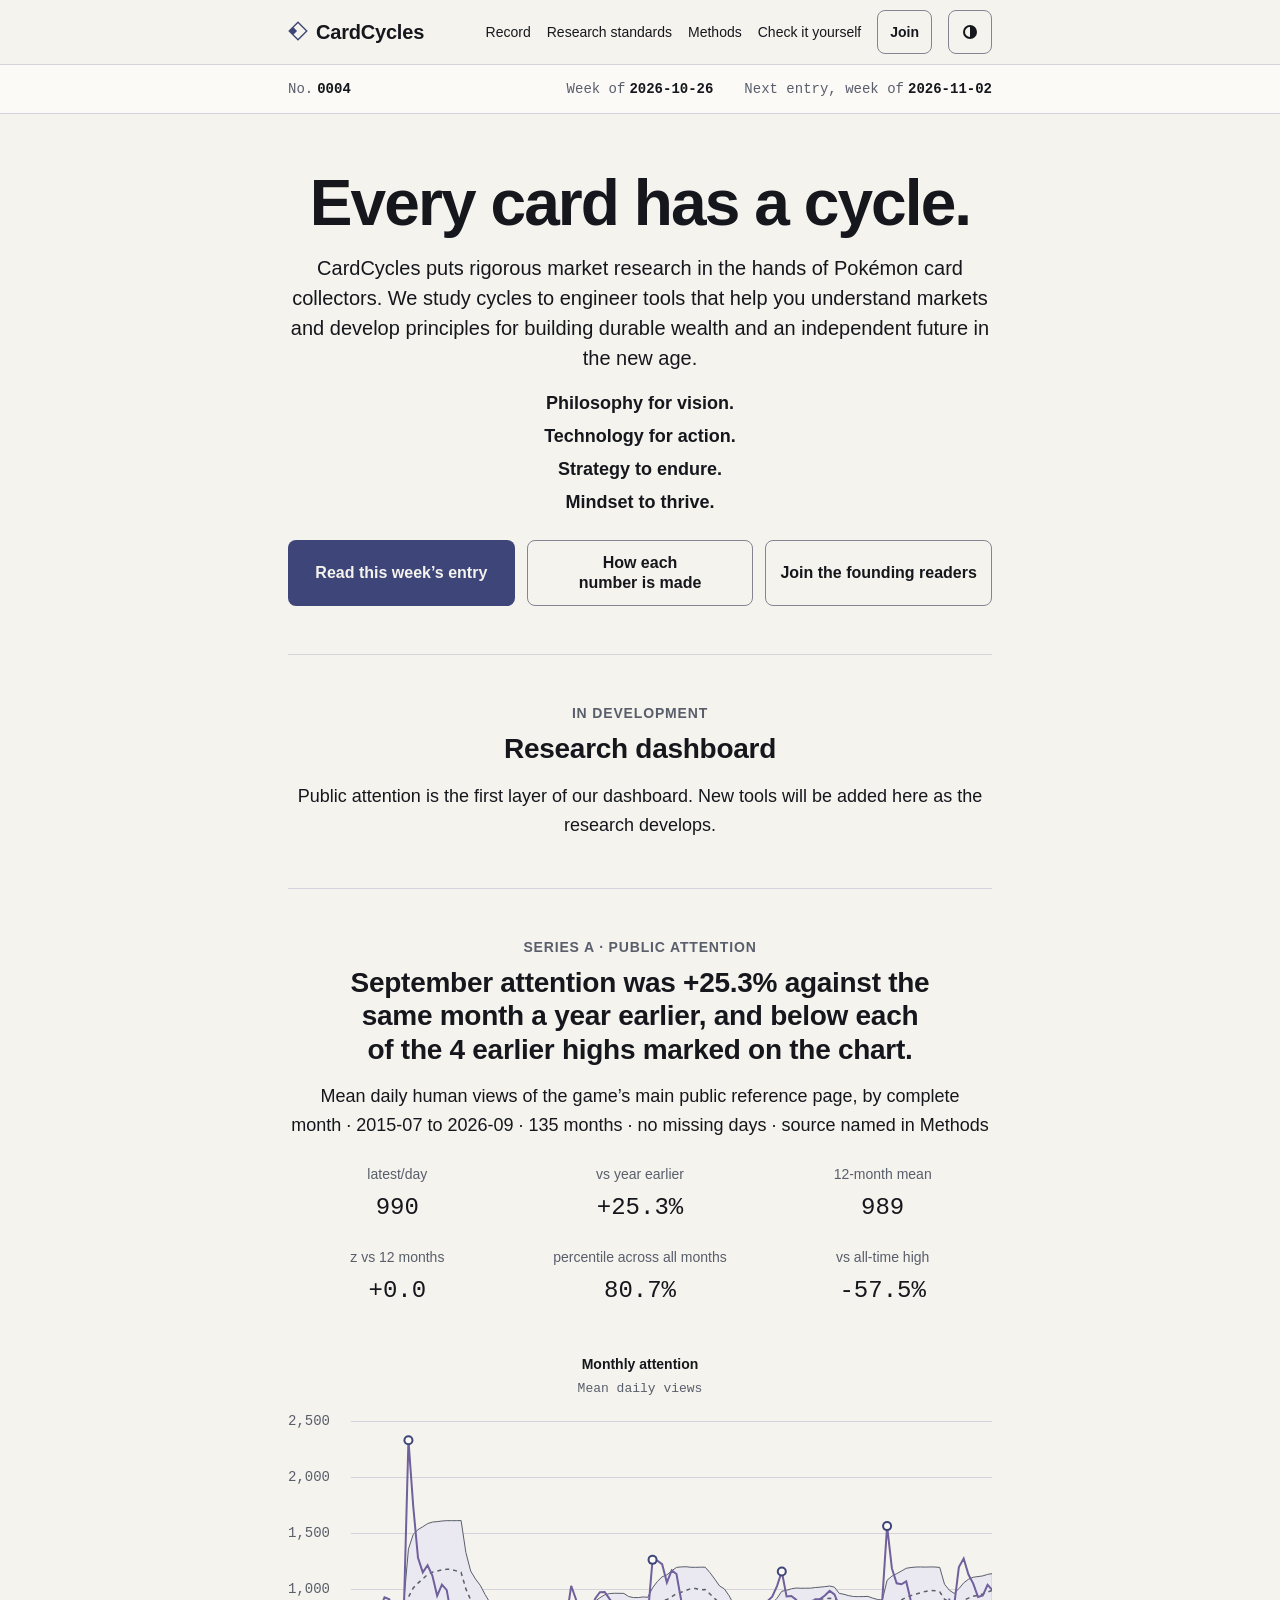
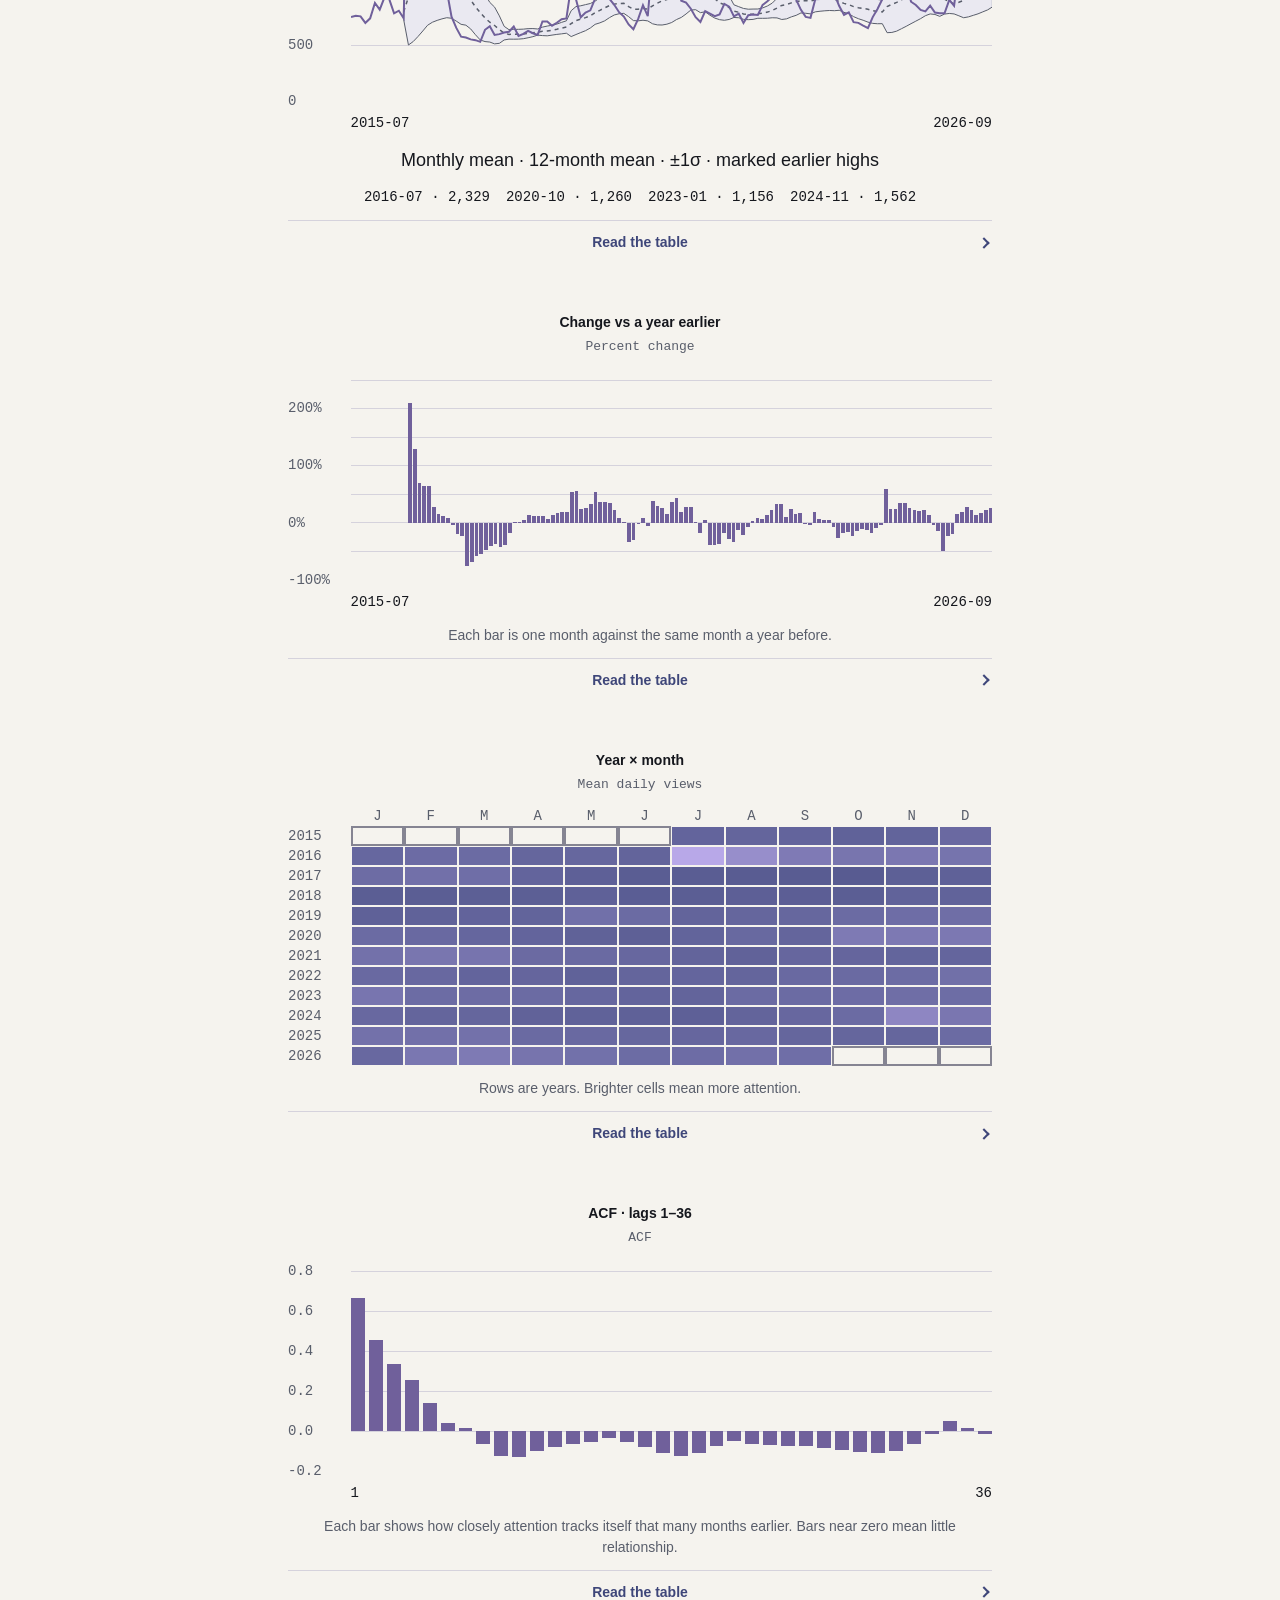
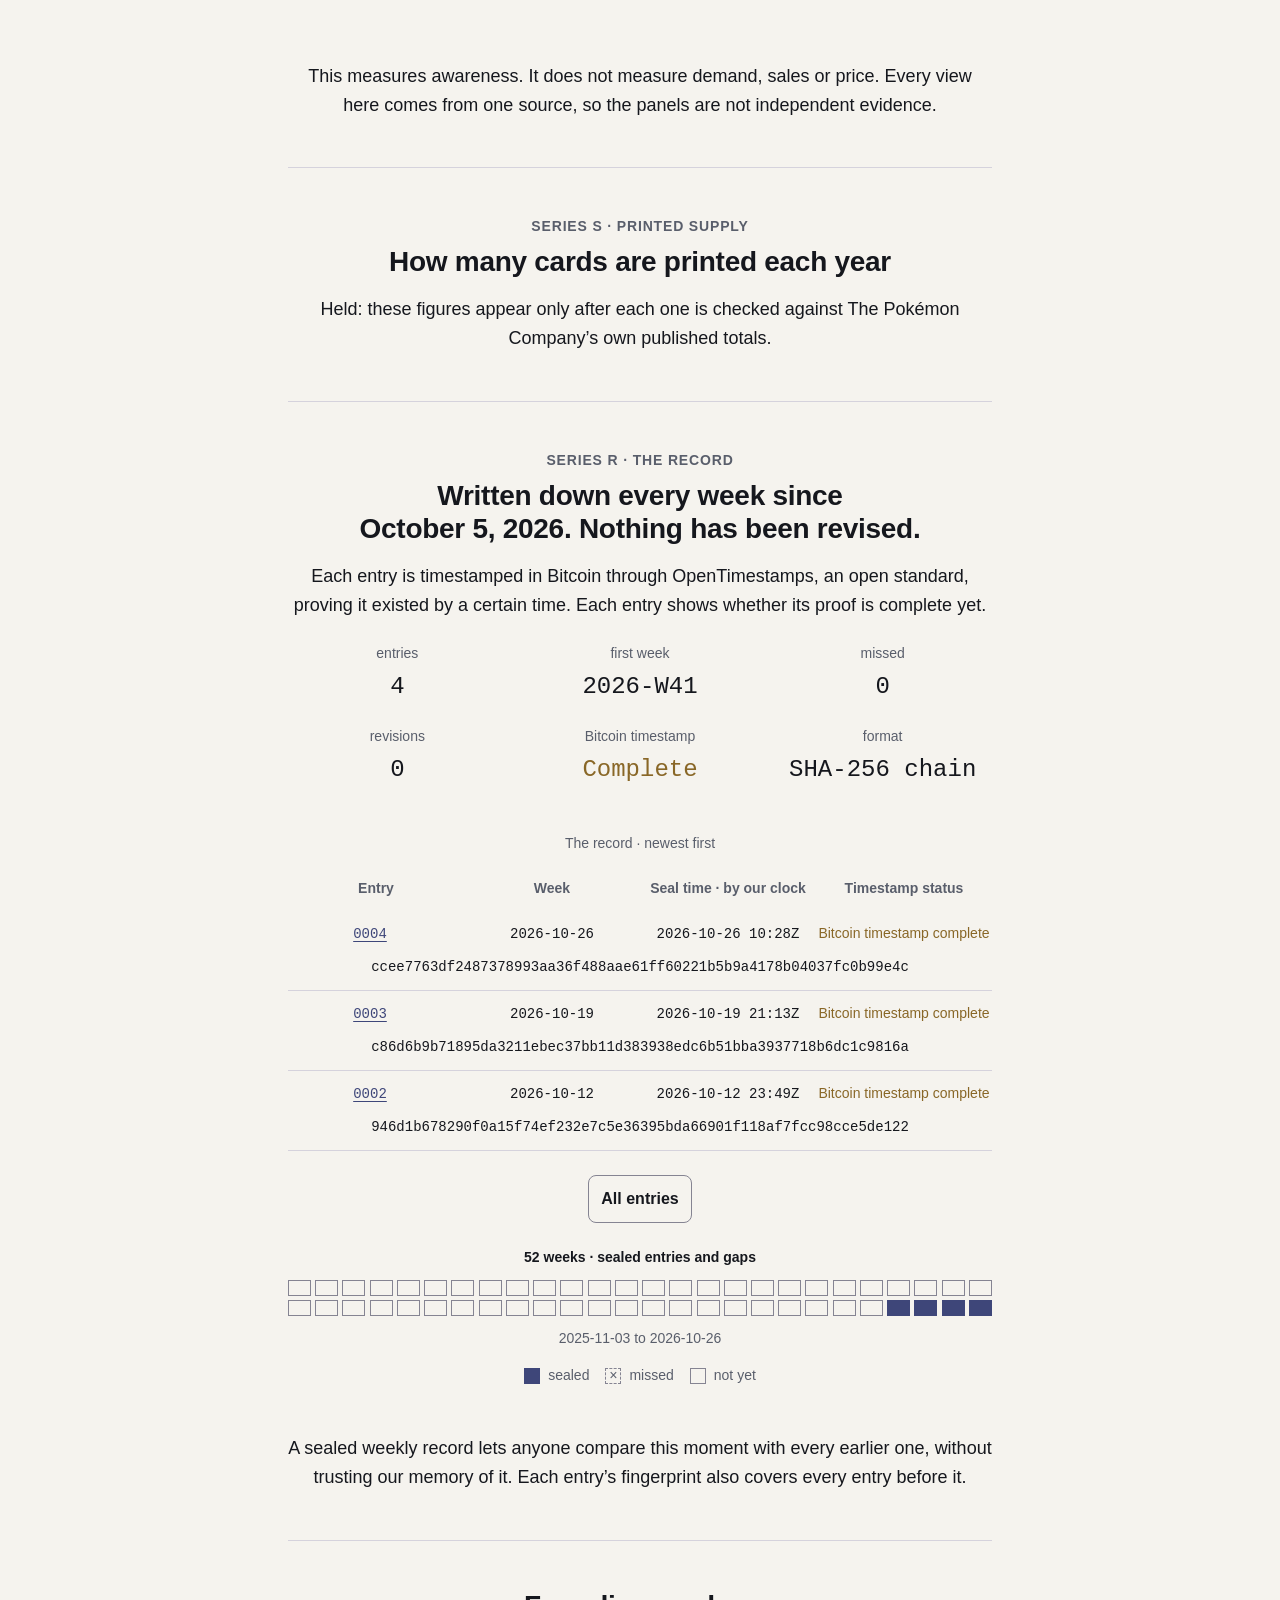
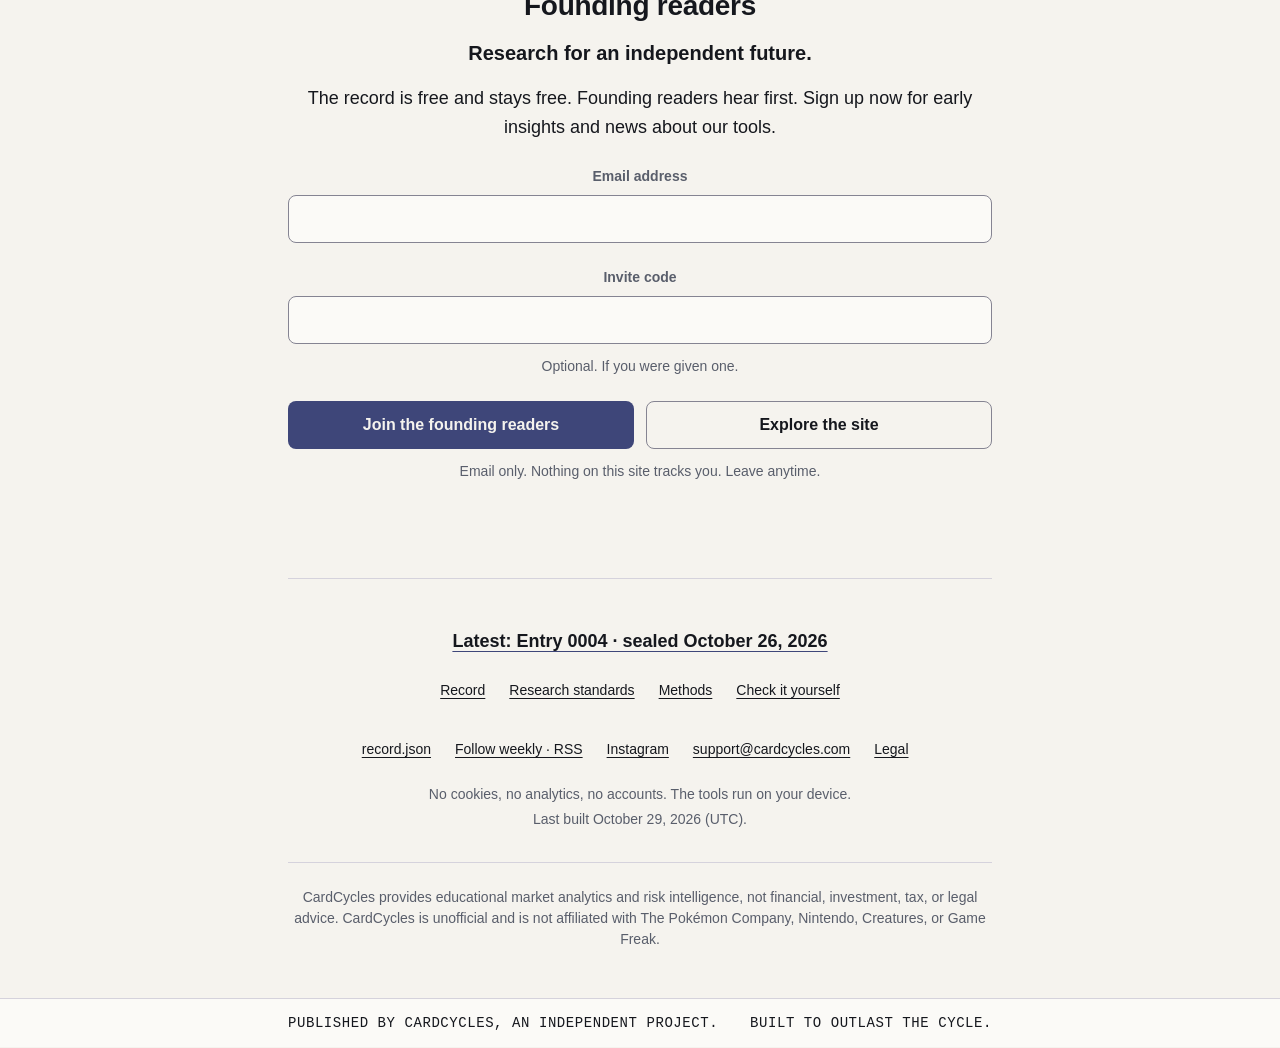
==== commit 2ce94138: "Record: verified export f6a20319c9e35fee" ====
--- a/index.html
+++ b/index.html
@@ -36,11 +36,11 @@
 <header class="hdr"><div class="wrap"><a class="brand" href="/"><svg viewBox="12 12 232 232" fill="currentColor" aria-hidden="true" focusable="false"><g transform="rotate(315 128 128)"><path fill-rule="evenodd" d="M48 48H208V208H48Z M120 64H192V192H64V120H120Z"/></g></svg><b>CardCycles</b></a><nav class="nav" aria-label="Site"><a class="lk" href="/record/">Record</a><a class="lk" href="/principles/">Research standards</a><a class="lk" href="/methods/">Methods</a><a class="lk" href="/verify/">Check it yourself</a><a class="btn btn-s header-join" href="/#join">Join</a></nav><div class="tools"><button type="button" class="iconbtn" id="theme" aria-label="Switch to dark theme" title="Switch to dark theme"><svg viewBox="0 0 16 16" aria-hidden="true" focusable="false"><circle cx="8" cy="8" r="6" fill="none" stroke="currentColor" stroke-width="2"/><path d="M8 2a6 6 0 0 1 0 12z" fill="currentColor"/></svg></button><button type="button" class="menubtn" id="menubtn" aria-expanded="false" aria-controls="sheet"><span class="sr" data-menu-label>Menu</span><svg viewBox="0 0 16 16" aria-hidden="true" focusable="false"><path d="M2 4h12M2 8h12M2 12h12" fill="none" stroke="currentColor" stroke-width="2"/></svg></button></div></div></header>
 <nav class="sheet" id="sheet" aria-label="Site menu" hidden><a class="lk" href="/record/">Record</a><a class="lk" href="/principles/">Research standards</a><a class="lk" href="/methods/">Methods</a><a class="lk" href="/verify/">Check it yourself</a><a class="btn btn-p" href="/#join">Join the founding readers</a></nav>
 <div class="i-status-anchor" aria-hidden="true"><span data-status-sentinel></span></div>
-<section class="i-status" data-status-bar aria-label="Record status"><div class="i-status-stage"><div class="wrap i-status-original"><span class="seg"><span class="status-label">No.</span> <span class="status-value">0003</span></span><span class="seg"><span class="status-label">Week of</span> <span class="status-value">2026-10-19</span></span><span class="seg"><span class="status-label">Next entry, week of</span> <span class="status-value">2026-10-26</span></span></div><div class="wrap i-status-pinned" aria-hidden="true"><span class="i-status-proof">TIMESTAMPED IN BITCOIN</span></div></div><div class="wrap i-status-controls" inert><a class="lk bar-home" href="#top" aria-label="CardCycles home"><svg viewBox="12 12 232 232" fill="currentColor" aria-hidden="true" focusable="false"><g transform="rotate(315 128 128)"><path fill-rule="evenodd" d="M48 48H208V208H48Z M120 64H192V192H64V120H120Z"/></g></svg></a><button type="button" class="menubtn" id="barmenubtn" aria-expanded="false" aria-controls="sheet"><span class="sr" data-menu-label>Menu</span><svg viewBox="0 0 16 16" aria-hidden="true" focusable="false"><path d="M2 4h12M2 8h12M2 12h12" fill="none" stroke="currentColor" stroke-width="2"/></svg></button></div></section>
+<section class="i-status" data-status-bar aria-label="Record status"><div class="i-status-stage"><div class="wrap i-status-original"><span class="seg"><span class="status-label">No.</span> <span class="status-value">0004</span></span><span class="seg"><span class="status-label">Week of</span> <span class="status-value">2026-10-26</span></span><span class="seg"><span class="status-label">Next entry, week of</span> <span class="status-value">2026-11-02</span></span></div><div class="wrap i-status-pinned" aria-hidden="true"><span class="i-status-proof">TIMESTAMPED IN BITCOIN</span></div></div><div class="wrap i-status-controls" inert><a class="lk bar-home" href="#top" aria-label="CardCycles home"><svg viewBox="12 12 232 232" fill="currentColor" aria-hidden="true" focusable="false"><g transform="rotate(315 128 128)"><path fill-rule="evenodd" d="M48 48H208V208H48Z M120 64H192V192H64V120H120Z"/></g></svg></a><button type="button" class="menubtn" id="barmenubtn" aria-expanded="false" aria-controls="sheet"><span class="sr" data-menu-label>Menu</span><svg viewBox="0 0 16 16" aria-hidden="true" focusable="false"><path d="M2 4h12M2 8h12M2 12h12" fill="none" stroke="currentColor" stroke-width="2"/></svg></button></div></section>
 <main class="wrap" id="content" tabindex="-1">
-<section class="wrap i-hero page-head"><h1>Every card has a cycle.</h1><p class="lede">CardCycles puts rigorous market research in the hands of Pokémon card collectors. We study cycles to engineer tools that help you understand markets and develop principles for building durable wealth and an independent future in the new age.</p><div class="i-sub brand-pillars"><p>Philosophy for vision.</p><p>Technology for action.</p><p>Strategy to endure.</p><p>Mindset to thrive.</p></div><div class="btns all-or-stack"><a class="btn btn-p" href="/record/0003/">Read this week’s entry</a><a class="btn btn-s" href="/methods/">How each number is made</a><a class="btn btn-s" href="#join">Join the founding readers</a></div></section><section class="wrap i-section layout-section research-intro" data-c25-section><p class="eyebrow">In development</p><h2>Research dashboard</h2><p>Public attention is the first layer of our dashboard. New tools will be added here as the research develops.</p></section><section class="wrap i-section layout-section" data-c25-section id="series-a"><div class="i-card"><p class="eyebrow">Series A · Public attention</p><h2>September attention was +25.3% against the same month a year earlier, and below each of the 4 earlier highs marked on the chart.</h2><p class="i-definition">Mean daily human views of the game’s main public reference page, by complete month · 2015-07 to 2026-09 · 135 months · no missing days · source named in Methods</p><dl class="i-stats layout-grid" data-c25-grid="stats"><div><dt>latest/day</dt><dd>990</dd></div><div><dt>vs year earlier</dt><dd>+25.3%</dd></div><div><dt>12-month mean</dt><dd>989</dd></div><div><dt>z vs 12 months</dt><dd>+0.0</dd></div><div><dt>percentile across all months</dt><dd>80.7%</dd></div><div><dt>vs all-time high</dt><dd>-57.5%</dd></div></dl><figure class="i-main-chart"><figcaption>Monthly attention</figcaption><p class="i-mini-unit">Mean daily views</p><div class="i-plot"><div class="i-scale"><span class="edge-top" style="--y:0.000000000%">2,500</span><span style="--y:20.000000000%">2,000</span><span style="--y:40.000000000%">1,500</span><span style="--y:60.000000000%">1,000</span><span style="--y:80.000000000%">500</span><span class="edge-bottom" style="--y:100.000000000%">0</span></div><div><svg class="i-svg" viewBox="0 0 960 280" width="960" height="280" preserveAspectRatio="none" role="img" aria-label="Monthly attention"><title>Monthly attention</title><path class="i-grid i-zero" d="M0 280 H960"/><path class="i-grid" d="M0 224 H960"/><path class="i-grid" d="M0 168 H960"/><path class="i-grid" d="M0 112 H960"/><path class="i-grid" d="M0 56 H960"/><path class="i-grid" d="M0 0 H960"/><path class="i-band" d="M78.806 183.061 L85.9701 128.165 L93.1343 113.37 L100.299 108.626 L107.463 105.75 L114.627 102.631 L121.791 101.066 L128.955 100.636 L136.119 100.02 L143.284 99.6474 L150.448 99.6644 L157.612 99.6751 L164.776 99.5336 L171.94 131.569 L179.104 150.012 L186.269 157.958 L193.433 164.289 L200.597 173.419 L207.761 181.403 L214.925 186.108 L222.09 194.888 L229.254 205.335 L236.418 208.658 L243.582 208.36 L250.746 208.327 L257.91 208.13 L265.075 207.649 L272.239 207.576 L279.403 207.977 L286.567 206.119 L293.731 205.077 L300.896 204.26 L308.06 203.072 L315.224 201.374 L322.388 199.814 L329.552 189.688 L336.716 185.596 L343.881 184.79 L351.045 183.638 L358.209 182.5 L365.373 180.125 L372.537 176.756 L379.701 173.841 L386.866 172.589 L394.03 172.257 L401.194 172.328 L408.358 172.392 L415.522 175.538 L422.687 176.559 L429.851 176.59 L437.015 175.976 L444.179 176.273 L451.343 166.905 L458.507 160.533 L465.672 155.788 L472.836 153.894 L480 149.842 L487.164 146.417 L494.328 145.913 L501.493 145.749 L508.657 146.279 L515.821 146.335 L522.985 146.181 L530.149 146.206 L537.313 151.718 L544.478 158.139 L551.642 164.966 L558.806 167.899 L565.97 174.761 L573.134 183.799 L580.299 185.673 L587.463 187.446 L594.627 188.207 L601.791 188.055 L608.955 188.015 L616.119 186.928 L623.284 184.965 L630.448 182.149 L637.612 177.305 L644.776 170.31 L651.94 169.264 L659.104 167.86 L666.269 167.059 L673.433 167.25 L680.597 167.217 L687.761 167.16 L694.925 166.553 L702.09 166.159 L709.254 165.66 L716.418 165 L723.582 166.177 L730.746 172.349 L737.91 173.334 L745.075 174.678 L752.239 175.529 L759.403 175.663 L766.567 175.549 L773.731 175.42 L780.896 177.13 L788.06 178.455 L795.224 179.14 L802.388 159.312 L809.552 155.184 L816.716 152.711 L823.881 150.021 L831.045 147.295 L838.209 146.516 L845.373 146.061 L852.537 145.955 L859.701 146.102 L866.866 145.963 L874.03 146.005 L881.194 146.446 L888.358 163.248 L895.522 169.156 L902.687 172.435 L909.851 167.692 L917.015 161.912 L924.179 158.272 L931.343 156.222 L938.507 155.584 L945.672 154.904 L952.836 153.377 L960 152.604 L960 185.952 L952.836 188.908 L945.672 190.858 L938.507 192.83 L931.343 194.351 L924.179 195.868 L917.015 196.751 L909.851 194.794 L902.687 192.929 L895.522 192.449 L888.358 193.076 L881.194 195.352 L874.03 193.467 L866.866 192.935 L859.701 194.707 L852.537 197.653 L845.373 200.167 L838.209 202.683 L831.045 205.307 L823.881 207.726 L816.716 210.139 L809.552 211.453 L802.388 211.702 L795.224 202.677 L788.06 202.738 L780.896 202.386 L773.731 201.114 L766.567 199.26 L759.403 197.688 L752.239 195.65 L745.075 192.744 L737.91 191.369 L730.746 189.29 L723.582 189.711 L716.418 189.496 L709.254 189.787 L702.09 190.243 L694.925 190.844 L687.761 192.874 L680.597 192.269 L673.433 191.959 L666.269 194.336 L659.104 195.863 L651.94 197.854 L644.776 198.495 L637.612 196.891 L630.448 196.779 L623.284 197.22 L616.119 197.313 L608.955 197.271 L601.791 198.393 L594.627 198.673 L587.463 198.353 L580.299 196.736 L573.134 196.478 L565.97 198.459 L558.806 199.289 L551.642 198.659 L544.478 197.091 L537.313 194.262 L530.149 190.81 L522.985 191.643 L515.821 188.688 L508.657 189.036 L501.493 192.979 L494.328 196.443 L487.164 198.564 L480 201.504 L472.836 203.177 L465.672 204.004 L458.507 203.892 L451.343 202.793 L444.179 199.895 L437.015 199.244 L429.851 199.85 L422.687 199.609 L415.522 195.626 L408.358 192.362 L401.194 192.75 L394.03 193.979 L386.866 196.638 L379.701 199.856 L372.537 201.85 L365.373 203.343 L358.209 207.005 L351.045 209.674 L343.881 211.572 L336.716 213.541 L329.552 215.578 L322.388 212.207 L315.224 212.857 L308.06 213.392 L300.896 214.1 L293.731 214.826 L286.567 214.581 L279.403 214.12 L272.239 215.677 L265.075 216.764 L257.91 217.714 L250.746 218.116 L243.582 218.195 L236.418 218.137 L229.254 218.956 L222.09 222.33 L214.925 222.87 L207.761 221.061 L200.597 220.59 L193.433 218.963 L186.269 213.725 L179.104 207.933 L171.94 204.186 L164.776 203.329 L157.612 200.111 L150.448 197.256 L143.284 196.714 L136.119 197.881 L128.955 199.382 L121.791 201.252 L114.627 204.253 L107.463 209.977 L100.299 215.511 L93.1343 220.532 L85.9701 223.993 L78.806 198.561 Z"/><path class="i-mean" d="M78.806 190.811 L85.9701 176.079 L93.1343 166.951 L100.299 162.068 L107.463 157.864 L114.627 153.442 L121.791 151.159 L128.955 150.009 L136.119 148.95 L143.284 148.181 L150.448 148.46 L157.612 149.893 L164.776 151.431 L171.94 167.877 L179.104 178.973 L186.269 185.841 L193.433 191.626 L200.597 197.005 L207.761 201.232 L214.925 204.489 L222.09 208.609 L229.254 212.145 L236.418 213.398 L243.582 213.277 L250.746 213.221 L257.91 212.922 L265.075 212.207 L272.239 211.627 L279.403 211.049 L286.567 210.35 L293.731 209.952 L300.896 209.18 L308.06 208.232 L315.224 207.115 L322.388 206.011 L329.552 202.633 L336.716 199.568 L343.881 198.181 L351.045 196.656 L358.209 194.752 L365.373 191.734 L372.537 189.303 L379.701 186.849 L386.866 184.613 L394.03 183.118 L401.194 182.539 L408.358 182.377 L415.522 185.582 L422.687 188.084 L429.851 188.22 L437.015 187.61 L444.179 188.084 L451.343 184.849 L458.507 182.213 L465.672 179.896 L472.836 178.536 L480 175.673 L487.164 172.49 L494.328 171.178 L501.493 169.364 L508.657 167.657 L515.821 167.512 L522.985 168.912 L530.149 168.508 L537.313 172.99 L544.478 177.615 L551.642 181.813 L558.806 183.594 L565.97 186.61 L573.134 190.138 L580.299 191.204 L587.463 192.9 L594.627 193.44 L601.791 193.224 L608.955 192.643 L616.119 192.121 L623.284 191.092 L630.448 189.464 L637.612 187.098 L644.776 184.402 L651.94 183.559 L659.104 181.862 L666.269 180.698 L673.433 179.604 L680.597 179.743 L687.761 180.017 L694.925 178.698 L702.09 178.201 L709.254 177.723 L716.418 177.248 L723.582 177.944 L730.746 180.819 L737.91 182.352 L745.075 183.711 L752.239 185.589 L759.403 186.676 L766.567 187.404 L773.731 188.267 L780.896 189.758 L788.06 190.596 L795.224 190.908 L802.388 185.507 L809.552 183.318 L816.716 181.425 L823.881 178.873 L831.045 176.301 L838.209 174.6 L845.373 173.114 L852.537 171.804 L859.701 170.405 L866.866 169.449 L874.03 169.736 L881.194 170.899 L888.358 178.162 L895.522 180.802 L902.687 182.682 L909.851 181.243 L917.015 179.331 L924.179 177.07 L931.343 175.287 L938.507 174.207 L945.672 172.881 L952.836 171.143 L960 169.278"/><path class="i-line" d="M0 195.957 L7.16418 194.775 L14.3284 195.328 L21.4925 201.875 L28.6567 197.344 L35.8209 181.863 L42.9851 188.622 L50.1493 176.381 L57.3134 178.333 L64.4776 192.353 L71.6418 189.714 L78.806 197.187 L85.9701 19.1737 L93.1343 85.2392 L100.299 136.737 L107.463 151.417 L114.627 144.286 L121.791 154.466 L128.955 174.821 L136.119 163.676 L143.284 169.098 L150.448 195.705 L157.612 206.911 L164.776 215.645 L171.94 216.525 L179.104 218.386 L186.269 219.162 L193.433 220.835 L200.597 208.828 L207.761 205.188 L214.925 213.909 L222.09 213.116 L229.254 211.535 L236.418 210.732 L243.582 205.466 L250.746 214.977 L257.91 212.93 L265.075 209.801 L272.239 212.206 L279.403 213.895 L286.567 200.446 L293.731 200.408 L300.896 204.646 L308.06 201.74 L315.224 198.139 L322.388 197.475 L329.552 164.933 L336.716 178.203 L343.881 196.278 L351.045 191.502 L358.209 189.366 L365.373 177.675 L372.537 171.274 L379.701 170.952 L386.866 177.82 L394.03 183.796 L401.194 191.198 L408.358 195.522 L415.522 203.396 L422.687 208.227 L429.851 197.915 L437.015 184.175 L444.179 195.059 L451.343 138.851 L458.507 139.642 L465.672 143.15 L472.836 161.5 L480 149.444 L487.164 153.003 L494.328 179.775 L501.493 181.628 L508.657 187.746 L515.821 196.166 L522.985 200.982 L530.149 190.213 L537.313 192.633 L544.478 195.141 L551.642 193.522 L558.806 182.874 L565.97 185.636 L573.134 195.342 L580.299 192.569 L587.463 201.972 L594.627 194.23 L601.791 193.569 L608.955 194.017 L616.119 183.941 L623.284 180.291 L630.448 175.609 L637.612 165.124 L644.776 150.528 L651.94 175.512 L659.104 174.977 L666.269 178.606 L673.433 188.846 L680.597 195.895 L687.761 196.856 L694.925 178.196 L702.09 177.968 L709.254 174.561 L716.418 169.911 L723.582 173.47 L730.746 185.035 L737.91 193.899 L745.075 191.292 L752.239 201.141 L759.403 201.882 L766.567 204.643 L773.731 207.207 L780.896 196.083 L788.06 188.033 L795.224 178.3 L802.388 105.101 L809.552 147.204 L816.716 162.317 L823.881 163.276 L831.045 160.424 L838.209 180.727 L845.373 184.052 L852.537 188.929 L859.701 190.411 L866.866 184.619 L874.03 191.475 L881.194 192.253 L888.358 192.259 L895.522 178.886 L902.687 184.872 L909.851 146.008 L917.015 137.485 L924.179 153.589 L931.343 162.653 L938.507 175.974 L945.672 174.496 L952.836 163.758 L960 169.098"/><g class="i-high-pt"><title>Earlier high · 2016-07</title><path class="i-high" d="M85.9701 19.1737h0" stroke-linecap="round" vector-effect="non-scaling-stroke"/><path class="i-high-center" d="M85.9701 19.1737h0" stroke-linecap="round" vector-effect="non-scaling-stroke"/></g><g class="i-high-pt"><title>Earlier high · 2020-10</title><path class="i-high" d="M451.343 138.851h0" stroke-linecap="round" vector-effect="non-scaling-stroke"/><path class="i-high-center" d="M451.343 138.851h0" stroke-linecap="round" vector-effect="non-scaling-stroke"/></g><g class="i-high-pt"><title>Earlier high · 2023-01</title><path class="i-high" d="M644.776 150.528h0" stroke-linecap="round" vector-effect="non-scaling-stroke"/><path class="i-high-center" d="M644.776 150.528h0" stroke-linecap="round" vector-effect="non-scaling-stroke"/></g><g class="i-high-pt"><title>Earlier high · 2024-11</title><path class="i-high" d="M802.388 105.101h0" stroke-linecap="round" vector-effect="non-scaling-stroke"/><path class="i-high-center" d="M802.388 105.101h0" stroke-linecap="round" vector-effect="non-scaling-stroke"/></g></svg><div class="i-axis"><span>2015-07</span><span>2026-09</span></div></div></div><div class="i-caption"><p>Monthly mean · 12-month mean · ±1σ · marked earlier highs</p><div class="i-high-labels"><span>2016-07 · 2,329</span><span>2020-10 · 1,260</span><span>2023-01 · 1,156</span><span>2024-11 · 1,562</span></div></div><details class="view-table"><summary>Read the table</summary><div class="tscroll" role="region" tabindex="0" aria-label="Monthly attention"><table class="tbl"><caption>Monthly attention</caption><thead><tr><th scope="col">Month</th><th scope="col">Mean/day</th><th scope="col">12-month mean</th><th scope="col">σ</th></tr></thead><tbody><tr><th scope="row">2026-09</th><td>990</td><td>989</td><td>149</td></tr><tr><th scope="row">2026-08</th><td>1,038</td><td>972</td><td>159</td></tr><tr><th scope="row">2026-07</th><td>942</td><td>956</td><td>161</td></tr><tr><th scope="row">2026-06</th><td>929</td><td>945</td><td>166</td></tr><tr><th scope="row">2026-05</th><td>1,048</td><td>935</td><td>170</td></tr><tr><th scope="row">2026-04</th><td>1,129</td><td>919</td><td>168</td></tr><tr><th scope="row">2026-03</th><td>1,272</td><td>899</td><td>156</td></tr><tr><th scope="row">2026-02</th><td>1,196</td><td>882</td><td>121</td></tr><tr><th scope="row">2026-01</th><td>849</td><td>869</td><td>91</td></tr><tr><th scope="row">2025-12</th><td>903</td><td>886</td><td>104</td></tr><tr><th scope="row">2025-11</th><td>783</td><td>909</td><td>133</td></tr><tr><th scope="row">2025-10</th><td>783</td><td>974</td><td>218</td></tr><tr><th scope="row">2025-09</th><td>790</td><td>984</td><td>212</td></tr><tr><th scope="row">2025-08</th><td>852</td><td>987</td><td>210</td></tr><tr><th scope="row">2025-07</th><td>800</td><td>979</td><td>217</td></tr><tr><th scope="row">2025-06</th><td>813</td><td>966</td><td>231</td></tr><tr><th scope="row">2025-05</th><td>857</td><td>954</td><td>242</td></tr><tr><th scope="row">2025-04</th><td>886</td><td>941</td><td>251</td></tr><tr><th scope="row">2025-03</th><td>1,068</td><td>926</td><td>259</td></tr><tr><th scope="row">2025-02</th><td>1,042</td><td>903</td><td>258</td></tr><tr><th scope="row">2025-01</th><td>1,051</td><td>880</td><td>256</td></tr><tr><th scope="row">2024-12</th><td>1,186</td><td>863</td><td>251</td></tr><tr><th scope="row">2024-11</th><td>1,562</td><td>844</td><td>234</td></tr><tr><th scope="row">2024-10</th><td>908</td><td>795</td><td>105</td></tr><tr><th scope="row">2024-09</th><td>821</td><td>798</td><td>108</td></tr><tr><th scope="row">2024-08</th><td>749</td><td>806</td><td>113</td></tr><tr><th scope="row">2024-07</th><td>650</td><td>819</td><td>115</td></tr><tr><th scope="row">2024-06</th><td>673</td><td>827</td><td>106</td></tr><tr><th scope="row">2024-05</th><td>697</td><td>833</td><td>98</td></tr><tr><th scope="row">2024-04</th><td>704</td><td>843</td><td>90</td></tr><tr><th scope="row">2024-03</th><td>792</td><td>860</td><td>81</td></tr><tr><th scope="row">2024-02</th><td>769</td><td>872</td><td>81</td></tr><tr><th scope="row">2024-01</th><td>848</td><td>886</td><td>76</td></tr><tr><th scope="row">2023-12</th><td>951</td><td>911</td><td>105</td></tr><tr><th scope="row">2023-11</th><td>983</td><td>917</td><td>109</td></tr><tr><th scope="row">2023-10</th><td>941</td><td>913</td><td>108</td></tr><tr><th scope="row">2023-09</th><td>911</td><td>909</td><td>108</td></tr><tr><th scope="row">2023-08</th><td>909</td><td>904</td><td>108</td></tr><tr><th scope="row">2023-07</th><td>742</td><td>893</td><td>115</td></tr><tr><th scope="row">2023-06</th><td>751</td><td>895</td><td>112</td></tr><tr><th scope="row">2023-05</th><td>814</td><td>896</td><td>110</td></tr><tr><th scope="row">2023-04</th><td>905</td><td>887</td><td>122</td></tr><tr><th scope="row">2023-03</th><td>938</td><td>876</td><td>125</td></tr><tr><th scope="row">2023-02</th><td>933</td><td>861</td><td>128</td></tr><tr><th scope="row">2023-01</th><td>1,156</td><td>854</td><td>126</td></tr><tr><th scope="row">2022-12</th><td>1,026</td><td>829</td><td>87</td></tr><tr><th scope="row">2022-11</th><td>932</td><td>808</td><td>65</td></tr><tr><th scope="row">2022-10</th><td>890</td><td>794</td><td>55</td></tr><tr><th scope="row">2022-09</th><td>858</td><td>785</td><td>46</td></tr><tr><th scope="row">2022-08</th><td>768</td><td>780</td><td>41</td></tr><tr><th scope="row">2022-07</th><td>772</td><td>775</td><td>46</td></tr><tr><th scope="row">2022-06</th><td>766</td><td>773</td><td>47</td></tr><tr><th scope="row">2022-05</th><td>697</td><td>778</td><td>49</td></tr><tr><th scope="row">2022-04</th><td>781</td><td>793</td><td>49</td></tr><tr><th scope="row">2022-03</th><td>756</td><td>802</td><td>57</td></tr><tr><th scope="row">2022-02</th><td>843</td><td>834</td><td>106</td></tr><tr><th scope="row">2022-01</th><td>867</td><td>861</td><td>140</td></tr><tr><th scope="row">2021-12</th><td>772</td><td>877</td><td>150</td></tr><tr><th scope="row">2021-11</th><td>758</td><td>914</td><td>174</td></tr><tr><th scope="row">2021-10</th><td>780</td><td>955</td><td>190</td></tr><tr><th scope="row">2021-09</th><td>802</td><td>995</td><td>199</td></tr><tr><th scope="row">2021-08</th><td>706</td><td>992</td><td>203</td></tr><tr><th scope="row">2021-07</th><td>749</td><td>1,004</td><td>189</td></tr><tr><th scope="row">2021-06</th><td>824</td><td>1,003</td><td>191</td></tr><tr><th scope="row">2021-05</th><td>878</td><td>988</td><td>211</td></tr><tr><th scope="row">2021-04</th><td>895</td><td>972</td><td>226</td></tr><tr><th scope="row">2021-03</th><td>1,134</td><td>960</td><td>233</td></tr><tr><th scope="row">2021-02</th><td>1,166</td><td>931</td><td>231</td></tr><tr><th scope="row">2021-01</th><td>1,058</td><td>906</td><td>220</td></tr><tr><th scope="row">2020-12</th><td>1,222</td><td>894</td><td>215</td></tr><tr><th scope="row">2020-11</th><td>1,253</td><td>873</td><td>194</td></tr><tr><th scope="row">2020-10</th><td>1,260</td><td>850</td><td>160</td></tr><tr><th scope="row">2020-09</th><td>758</td><td>821</td><td>105</td></tr><tr><th scope="row">2020-08</th><td>856</td><td>825</td><td>104</td></tr><tr><th scope="row">2020-07</th><td>733</td><td>819</td><td>104</td></tr><tr><th scope="row">2020-06</th><td>641</td><td>821</td><td>103</td></tr><tr><th scope="row">2020-05</th><td>684</td><td>843</td><td>90</td></tr><tr><th scope="row">2020-04</th><td>754</td><td>872</td><td>89</td></tr><tr><th scope="row">2020-03</th><td>793</td><td>870</td><td>91</td></tr><tr><th scope="row">2020-02</th><td>859</td><td>865</td><td>97</td></tr><tr><th scope="row">2020-01</th><td>912</td><td>852</td><td>107</td></tr><tr><th scope="row">2019-12</th><td>974</td><td>832</td><td>116</td></tr><tr><th scope="row">2019-11</th><td>971</td><td>810</td><td>112</td></tr><tr><th scope="row">2019-10</th><td>914</td><td>788</td><td>104</td></tr><tr><th scope="row">2019-09</th><td>809</td><td>761</td><td>109</td></tr><tr><th scope="row">2019-08</th><td>790</td><td>744</td><td>116</td></tr><tr><th scope="row">2019-07</th><td>748</td><td>731</td><td>120</td></tr><tr><th scope="row">2019-06</th><td>909</td><td>718</td><td>125</td></tr><tr><th scope="row">2019-05</th><td>1,027</td><td>691</td><td>116</td></tr><tr><th scope="row">2019-04</th><td>737</td><td>661</td><td>55</td></tr><tr><th scope="row">2019-03</th><td>731</td><td>651</td><td>51</td></tr><tr><th scope="row">2019-02</th><td>699</td><td>641</td><td>46</td></tr><tr><th scope="row">2019-01</th><td>673</td><td>632</td><td>44</td></tr><tr><th scope="row">2018-12</th><td>711</td><td>625</td><td>44</td></tr><tr><th scope="row">2018-11</th><td>710</td><td>622</td><td>38</td></tr><tr><th scope="row">2018-10</th><td>590</td><td>616</td><td>27</td></tr><tr><th scope="row">2018-09</th><td>605</td><td>610</td><td>36</td></tr><tr><th scope="row">2018-08</th><td>627</td><td>605</td><td>41</td></tr><tr><th scope="row">2018-07</th><td>599</td><td>599</td><td>43</td></tr><tr><th scope="row">2018-06</th><td>581</td><td>596</td><td>44</td></tr><tr><th scope="row">2018-05</th><td>665</td><td>596</td><td>44</td></tr><tr><th scope="row">2018-04</th><td>618</td><td>595</td><td>42</td></tr><tr><th scope="row">2018-03</th><td>611</td><td>606</td><td>61</td></tr><tr><th scope="row">2018-02</th><td>597</td><td>637</td><td>123</td></tr><tr><th scope="row">2018-01</th><td>590</td><td>674</td><td>164</td></tr><tr><th scope="row">2017-12</th><td>668</td><td>703</td><td>177</td></tr><tr><th scope="row">2017-11</th><td>635</td><td>741</td><td>211</td></tr><tr><th scope="row">2017-10</th><td>528</td><td>789</td><td>244</td></tr><tr><th scope="row">2017-09</th><td>543</td><td>841</td><td>249</td></tr><tr><th scope="row">2017-08</th><td>550</td><td>902</td><td>259</td></tr><tr><th scope="row">2017-07</th><td>567</td><td>1,001</td><td>324</td></tr><tr><th scope="row">2017-06</th><td>575</td><td>1,148</td><td>463</td></tr><tr><th scope="row">2017-05</th><td>653</td><td>1,162</td><td>448</td></tr><tr><th scope="row">2017-04</th><td>753</td><td>1,174</td><td>436</td></tr><tr><th scope="row">2017-03</th><td>990</td><td>1,177</td><td>433</td></tr><tr><th scope="row">2017-02</th><td>1,039</td><td>1,170</td><td>437</td></tr><tr><th scope="row">2017-01</th><td>939</td><td>1,161</td><td>441</td></tr><tr><th scope="row">2016-12</th><td>1,121</td><td>1,150</td><td>447</td></tr><tr><th scope="row">2016-11</th><td>1,212</td><td>1,130</td><td>454</td></tr><tr><th scope="row">2016-10</th><td>1,148</td><td>1,091</td><td>465</td></tr><tr><th scope="row">2016-09</th><td>1,279</td><td>1,053</td><td>477</td></tr><tr><th scope="row">2016-08</th><td>1,739</td><td>1,009</td><td>478</td></tr><tr><th scope="row">2016-07</th><td>2,329</td><td>928</td><td>428</td></tr><tr><th scope="row">2016-06</th><td>739</td><td>796</td><td>69</td></tr><tr><th scope="row">2016-05</th><td>806</td><td>—</td><td>—</td></tr><tr><th scope="row">2016-04</th><td>783</td><td>—</td><td>—</td></tr><tr><th scope="row">2016-03</th><td>908</td><td>—</td><td>—</td></tr><tr><th scope="row">2016-02</th><td>925</td><td>—</td><td>—</td></tr><tr><th scope="row">2016-01</th><td>816</td><td>—</td><td>—</td></tr><tr><th scope="row">2015-12</th><td>876</td><td>—</td><td>—</td></tr><tr><th scope="row">2015-11</th><td>738</td><td>—</td><td>—</td></tr><tr><th scope="row">2015-10</th><td>698</td><td>—</td><td>—</td></tr><tr><th scope="row">2015-09</th><td>756</td><td>—</td><td>—</td></tr><tr><th scope="row">2015-08</th><td>761</td><td>—</td><td>—</td></tr><tr><th scope="row">2015-07</th><td>750</td><td>—</td><td>—</td></tr></tbody></table></div></details></figure><div class="i-minis"><figure class="i-mini"><figcaption>Change vs a year earlier</figcaption><p class="i-mini-unit">Percent change</p><div class="i-plot"><div class="i-scale"><span style="--y:14.285714286%">200%</span><span style="--y:42.857142857%">100%</span><span style="--y:71.428571429%">0%</span><span class="edge-bottom" style="--y:100.000000000%">-100%</span></div><div><svg class="i-svg" viewBox="0 0 960 200" width="960" height="200" preserveAspectRatio="none" role="img" aria-label="Change vs a year earlier"><title>Change vs a year earlier</title><path class="i-grid" d="M0 200 H960"/><path class="i-grid" d="M0 171.429 H960"/><path class="i-grid i-zero" d="M0 142.857 H960"/><path class="i-grid" d="M0 114.286 H960"/><path class="i-grid" d="M0 85.7143 H960"/><path class="i-grid" d="M0 57.1429 H960"/><path class="i-grid" d="M0 28.5714 H960"/><path class="i-grid" d="M0 0 H960"/><rect class="i-bar" x="85.4734" y="22.6587" width="5.54667" height="120.198"><title>2016-07 · +210.3%</title></rect><rect class="i-bar" x="92.5962" y="69.4137" width="5.54667" height="73.4434"><title>2016-08 · +128.5%</title></rect><rect class="i-bar" x="99.719" y="103.316" width="5.54667" height="39.5414"><title>2016-09 · +69.2%</title></rect><rect class="i-bar" x="106.842" y="105.951" width="5.54667" height="36.9061"><title>2016-10 · +64.6%</title></rect><rect class="i-bar" x="113.965" y="106.176" width="5.54667" height="36.6809"><title>2016-11 · +64.2%</title></rect><rect class="i-bar" x="121.087" y="126.905" width="5.54667" height="15.9524"><title>2016-12 · +27.9%</title></rect><rect class="i-bar" x="128.21" y="134.227" width="5.54667" height="8.63062"><title>2017-01 · +15.1%</title></rect><rect class="i-bar" x="135.333" y="135.851" width="5.54667" height="7.00624"><title>2017-02 · +12.3%</title></rect><rect class="i-bar" x="142.456" y="137.667" width="5.54667" height="5.19037"><title>2017-03 · +9.1%</title></rect><rect class="i-bar" x="149.579" y="142.857" width="5.54667" height="2.18573"><title>2017-04 · -3.8%</title></rect><rect class="i-bar" x="156.701" y="142.857" width="5.54667" height="10.8844"><title>2017-05 · -19.0%</title></rect><rect class="i-bar" x="163.824" y="142.857" width="5.54667" height="12.7362"><title>2017-06 · -22.3%</title></rect><rect class="i-bar" x="170.947" y="142.857" width="5.54667" height="43.2365"><title>2017-07 · -75.7%</title></rect><rect class="i-bar" x="178.07" y="142.857" width="5.54667" height="39.0652"><title>2017-08 · -68.4%</title></rect><rect class="i-bar" x="185.192" y="142.857" width="5.54667" height="32.8764"><title>2017-09 · -57.5%</title></rect><rect class="i-bar" x="192.315" y="142.857" width="5.54667" height="30.8498"><title>2017-10 · -54.0%</title></rect><rect class="i-bar" x="199.438" y="142.857" width="5.54667" height="27.1756"><title>2017-11 · -47.6%</title></rect><rect class="i-bar" x="206.561" y="142.857" width="5.54667" height="23.0884"><title>2017-12 · -40.4%</title></rect><rect class="i-bar" x="213.684" y="142.857" width="5.54667" height="21.2362"><title>2018-01 · -37.2%</title></rect><rect class="i-bar" x="220.806" y="142.857" width="5.54667" height="24.2868"><title>2018-02 · -42.5%</title></rect><rect class="i-bar" x="227.929" y="142.857" width="5.54667" height="21.866"><title>2018-03 · -38.3%</title></rect><rect class="i-bar" x="235.052" y="142.857" width="5.54667" height="10.1865"><title>2018-04 · -17.8%</title></rect><rect class="i-bar" x="242.175" y="141.727" width="5.54667" height="1.12986"><title>2018-05 · +2.0%</title></rect><rect class="i-bar" x="249.298" y="142.264" width="5.54667" height="0.593373"><title>2018-06 · +1.0%</title></rect><rect class="i-bar" x="256.42" y="139.621" width="5.54667" height="3.23622"><title>2018-07 · +5.7%</title></rect><rect class="i-bar" x="263.543" y="134.896" width="5.54667" height="7.96127"><title>2018-08 · +13.9%</title></rect><rect class="i-bar" x="270.666" y="136.324" width="5.54667" height="6.53272"><title>2018-09 · +11.4%</title></rect><rect class="i-bar" x="277.789" y="136.154" width="5.54667" height="6.70319"><title>2018-10 · +11.7%</title></rect><rect class="i-bar" x="284.911" y="136.128" width="5.54667" height="6.72921"><title>2018-11 · +11.8%</title></rect><rect class="i-bar" x="292.034" y="139.206" width="5.54667" height="3.65094"><title>2018-12 · +6.4%</title></rect><rect class="i-bar" x="299.157" y="134.848" width="5.54667" height="8.00931"><title>2019-01 · +14.0%</title></rect><rect class="i-bar" x="306.28" y="133.138" width="5.54667" height="9.71917"><title>2019-02 · +17.0%</title></rect><rect class="i-bar" x="313.403" y="131.676" width="5.54667" height="11.1813"><title>2019-03 · +19.6%</title></rect><rect class="i-bar" x="320.525" y="131.921" width="5.54667" height="10.9364"><title>2019-04 · +19.1%</title></rect><rect class="i-bar" x="327.648" y="111.782" width="5.54667" height="31.0754"><title>2019-05 · +54.4%</title></rect><rect class="i-bar" x="334.771" y="110.541" width="5.54667" height="32.3165"><title>2019-06 · +56.6%</title></rect><rect class="i-bar" x="341.894" y="128.67" width="5.54667" height="14.1872"><title>2019-07 · +24.8%</title></rect><rect class="i-bar" x="349.017" y="127.961" width="5.54667" height="14.896"><title>2019-08 · +26.1%</title></rect><rect class="i-bar" x="356.139" y="123.605" width="5.54667" height="19.2522"><title>2019-09 · +33.7%</title></rect><rect class="i-bar" x="363.262" y="111.548" width="5.54667" height="31.3088"><title>2019-10 · +54.8%</title></rect><rect class="i-bar" x="370.385" y="121.903" width="5.54667" height="20.9543"><title>2019-11 · +36.7%</title></rect><rect class="i-bar" x="377.508" y="121.709" width="5.54667" height="21.1478"><title>2019-12 · +37.0%</title></rect><rect class="i-bar" x="384.63" y="122.515" width="5.54667" height="20.3426"><title>2020-01 · +35.6%</title></rect><rect class="i-bar" x="391.753" y="129.755" width="5.54667" height="13.1022"><title>2020-02 · +22.9%</title></rect><rect class="i-bar" x="398.876" y="138.012" width="5.54667" height="4.84471"><title>2020-03 · +8.5%</title></rect><rect class="i-bar" x="405.999" y="141.505" width="5.54667" height="1.35199"><title>2020-04 · +2.4%</title></rect><rect class="i-bar" x="413.122" y="142.857" width="5.54667" height="19.1008"><title>2020-05 · -33.4%</title></rect><rect class="i-bar" x="420.244" y="142.857" width="5.54667" height="16.8534"><title>2020-06 · -29.5%</title></rect><rect class="i-bar" x="427.367" y="142.857" width="5.54667" height="1.11706"><title>2020-07 · -2.0%</title></rect><rect class="i-bar" x="434.49" y="138.126" width="5.54667" height="4.73099"><title>2020-08 · +8.3%</title></rect><rect class="i-bar" x="441.613" y="142.857" width="5.54667" height="3.58952"><title>2020-09 · -6.3%</title></rect><rect class="i-bar" x="448.736" y="121.176" width="5.54667" height="21.6813"><title>2020-10 · +37.9%</title></rect><rect class="i-bar" x="455.858" y="126.232" width="5.54667" height="16.6251"><title>2020-11 · +29.1%</title></rect><rect class="i-bar" x="462.981" y="128.289" width="5.54667" height="14.5683"><title>2020-12 · +25.5%</title></rect><rect class="i-bar" x="470.104" y="133.731" width="5.54667" height="9.12645"><title>2021-01 · +16.0%</title></rect><rect class="i-bar" x="477.227" y="122.453" width="5.54667" height="20.4041"><title>2021-02 · +35.7%</title></rect><rect class="i-bar" x="484.349" y="118.279" width="5.54667" height="24.5785"><title>2021-03 · +43.0%</title></rect><rect class="i-bar" x="491.472" y="132.205" width="5.54667" height="10.6518"><title>2021-04 · +18.6%</title></rect><rect class="i-bar" x="498.595" y="126.62" width="5.54667" height="16.2376"><title>2021-05 · +28.4%</title></rect><rect class="i-bar" x="505.718" y="126.551" width="5.54667" height="16.3061"><title>2021-06 · +28.5%</title></rect><rect class="i-bar" x="512.841" y="141.64" width="5.54667" height="1.2173"><title>2021-07 · +2.1%</title></rect><rect class="i-bar" x="519.963" y="142.857" width="5.54667" height="10.0226"><title>2021-08 · -17.5%</title></rect><rect class="i-bar" x="527.086" y="139.597" width="5.54667" height="3.26"><title>2021-09 · +5.7%</title></rect><rect class="i-bar" x="534.209" y="142.857" width="5.54667" height="21.773"><title>2021-10 · -38.1%</title></rect><rect class="i-bar" x="541.332" y="142.857" width="5.54667" height="22.5951"><title>2021-11 · -39.5%</title></rect><rect class="i-bar" x="548.455" y="142.857" width="5.54667" height="21.0329"><title>2021-12 · -36.8%</title></rect><rect class="i-bar" x="555.577" y="142.857" width="5.54667" height="10.3069"><title>2022-01 · -18.0%</title></rect><rect class="i-bar" x="562.7" y="142.857" width="5.54667" height="15.8408"><title>2022-02 · -27.7%</title></rect><rect class="i-bar" x="569.823" y="142.857" width="5.54667" height="19.0509"><title>2022-03 · -33.3%</title></rect><rect class="i-bar" x="576.946" y="142.857" width="5.54667" height="7.29452"><title>2022-04 · -12.8%</title></rect><rect class="i-bar" x="584.068" y="142.857" width="5.54667" height="11.8177"><title>2022-05 · -20.7%</title></rect><rect class="i-bar" x="591.191" y="142.857" width="5.54667" height="4.01672"><title>2022-06 · -7.0%</title></rect><rect class="i-bar" x="598.314" y="141.087" width="5.54667" height="1.77063"><title>2022-07 · +3.1%</title></rect><rect class="i-bar" x="605.437" y="137.82" width="5.54667" height="5.03733"><title>2022-08 · +8.8%</title></rect><rect class="i-bar" x="612.56" y="138.865" width="5.54667" height="3.99168"><title>2022-09 · +7.0%</title></rect><rect class="i-bar" x="619.682" y="134.785" width="5.54667" height="8.07212"><title>2022-10 · +14.1%</title></rect><rect class="i-bar" x="626.805" y="129.704" width="5.54667" height="13.1532"><title>2022-11 · +23.0%</title></rect><rect class="i-bar" x="633.928" y="124.093" width="5.54667" height="18.7643"><title>2022-12 · +32.8%</title></rect><rect class="i-bar" x="641.051" y="123.827" width="5.54667" height="19.0306"><title>2023-01 · +33.3%</title></rect><rect class="i-bar" x="648.174" y="136.726" width="5.54667" height="6.13067"><title>2023-02 · +10.7%</title></rect><rect class="i-bar" x="655.296" y="129.11" width="5.54667" height="13.7468"><title>2023-03 · +24.1%</title></rect><rect class="i-bar" x="662.419" y="133.731" width="5.54667" height="9.12568"><title>2023-04 · +16.0%</title></rect><rect class="i-bar" x="669.542" y="133.245" width="5.54667" height="9.61245"><title>2023-05 · +16.8%</title></rect><rect class="i-bar" x="676.665" y="142.857" width="5.54667" height="1.10933"><title>2023-06 · -1.9%</title></rect><rect class="i-bar" x="683.787" y="142.857" width="5.54667" height="2.17364"><title>2023-07 · -3.8%</title></rect><rect class="i-bar" x="690.91" y="132.343" width="5.54667" height="10.5142"><title>2023-08 · +18.4%</title></rect><rect class="i-bar" x="698.033" y="139.304" width="5.54667" height="3.55338"><title>2023-09 · +6.2%</title></rect><rect class="i-bar" x="705.156" y="139.573" width="5.54667" height="3.28388"><title>2023-10 · +5.7%</title></rect><rect class="i-bar" x="712.279" y="139.739" width="5.54667" height="3.11852"><title>2023-11 · +5.5%</title></rect><rect class="i-bar" x="719.401" y="142.857" width="5.54667" height="4.15147"><title>2023-12 · -7.3%</title></rect><rect class="i-bar" x="726.524" y="142.857" width="5.54667" height="15.2297"><title>2024-01 · -26.7%</title></rect><rect class="i-bar" x="733.647" y="142.857" width="5.54667" height="10.0556"><title>2024-02 · -17.6%</title></rect><rect class="i-bar" x="740.77" y="142.857" width="5.54667" height="8.8774"><title>2024-03 · -15.5%</title></rect><rect class="i-bar" x="747.893" y="142.857" width="5.54667" height="12.6998"><title>2024-04 · -22.2%</title></rect><rect class="i-bar" x="755.015" y="142.857" width="5.54667" height="8.17168"><title>2024-05 · -14.3%</title></rect><rect class="i-bar" x="762.138" y="142.857" width="5.54667" height="5.94308"><title>2024-06 · -10.4%</title></rect><rect class="i-bar" x="769.261" y="142.857" width="5.54667" height="7.11399"><title>2024-07 · -12.4%</title></rect><rect class="i-bar" x="776.384" y="142.857" width="5.54667" height="10.0403"><title>2024-08 · -17.6%</title></rect><rect class="i-bar" x="783.506" y="142.857" width="5.54667" height="5.63692"><title>2024-09 · -9.9%</title></rect><rect class="i-bar" x="790.629" y="142.857" width="5.54667" height="2.02655"><title>2024-10 · -3.5%</title></rect><rect class="i-bar" x="797.752" y="109.216" width="5.54667" height="33.6408"><title>2024-11 · +58.9%</title></rect><rect class="i-bar" x="804.875" y="128.768" width="5.54667" height="14.089"><title>2024-12 · +24.7%</title></rect><rect class="i-bar" x="811.998" y="129.187" width="5.54667" height="13.6699"><title>2025-01 · +23.9%</title></rect><rect class="i-bar" x="819.12" y="122.533" width="5.54667" height="20.3237"><title>2025-02 · +35.6%</title></rect><rect class="i-bar" x="826.243" y="122.972" width="5.54667" height="19.8847"><title>2025-03 · +34.8%</title></rect><rect class="i-bar" x="833.366" y="128.065" width="5.54667" height="14.7923"><title>2025-04 · +25.9%</title></rect><rect class="i-bar" x="840.489" y="129.815" width="5.54667" height="13.0423"><title>2025-05 · +22.8%</title></rect><rect class="i-bar" x="847.612" y="130.942" width="5.54667" height="11.9155"><title>2025-06 · +20.9%</title></rect><rect class="i-bar" x="854.734" y="129.672" width="5.54667" height="13.1853"><title>2025-07 · +23.1%</title></rect><rect class="i-bar" x="861.857" y="135.051" width="5.54667" height="7.80619"><title>2025-08 · +13.7%</title></rect><rect class="i-bar" x="868.98" y="142.857" width="5.54667" height="2.13874"><title>2025-09 · -3.7%</title></rect><rect class="i-bar" x="876.103" y="142.857" width="5.54667" height="7.83991"><title>2025-10 · -13.7%</title></rect><rect class="i-bar" x="883.225" y="142.857" width="5.54667" height="28.4763"><title>2025-11 · -49.8%</title></rect><rect class="i-bar" x="890.348" y="142.857" width="5.54667" height="13.6328"><title>2025-12 · -23.9%</title></rect><rect class="i-bar" x="897.471" y="142.857" width="5.54667" height="10.9521"><title>2026-01 · -19.2%</title></rect><rect class="i-bar" x="904.594" y="134.404" width="5.54667" height="8.45364"><title>2026-02 · +14.8%</title></rect><rect class="i-bar" x="911.717" y="131.895" width="5.54667" height="10.9617"><title>2026-03 · +19.2%</title></rect><rect class="i-bar" x="918.839" y="127.236" width="5.54667" height="15.6208"><title>2026-04 · +27.3%</title></rect><rect class="i-bar" x="925.962" y="130.113" width="5.54667" height="12.7446"><title>2026-05 · +22.3%</title></rect><rect class="i-bar" x="933.085" y="134.729" width="5.54667" height="8.12846"><title>2026-06 · +14.2%</title></rect><rect class="i-bar" x="940.208" y="132.706" width="5.54667" height="10.151"><title>2026-07 · +17.8%</title></rect><rect class="i-bar" x="947.331" y="130.359" width="5.54667" height="12.4978"><title>2026-08 · +21.9%</title></rect><rect class="i-bar" x="954.453" y="128.412" width="5.54667" height="14.4448"><title>2026-09 · +25.3%</title></rect></svg><div class="i-axis"><span>2015-07</span><span>2026-09</span></div></div></div><div class="i-caption">Each bar is one month against the same month a year before.</div><details class="view-table"><summary>Read the table</summary><div class="tscroll" role="region" tabindex="0" aria-label="Change vs a year earlier"><table class="tbl"><caption>Change vs a year earlier</caption><thead><tr><th scope="col">Month</th><th scope="col">YoY %</th></tr></thead><tbody><tr><th scope="row">2026-09</th><td>+25.3</td></tr><tr><th scope="row">2026-08</th><td>+21.9</td></tr><tr><th scope="row">2026-07</th><td>+17.8</td></tr><tr><th scope="row">2026-06</th><td>+14.2</td></tr><tr><th scope="row">2026-05</th><td>+22.3</td></tr><tr><th scope="row">2026-04</th><td>+27.3</td></tr><tr><th scope="row">2026-03</th><td>+19.2</td></tr><tr><th scope="row">2026-02</th><td>+14.8</td></tr><tr><th scope="row">2026-01</th><td>-19.2</td></tr><tr><th scope="row">2025-12</th><td>-23.9</td></tr><tr><th scope="row">2025-11</th><td>-49.8</td></tr><tr><th scope="row">2025-10</th><td>-13.7</td></tr><tr><th scope="row">2025-09</th><td>-3.7</td></tr><tr><th scope="row">2025-08</th><td>+13.7</td></tr><tr><th scope="row">2025-07</th><td>+23.1</td></tr><tr><th scope="row">2025-06</th><td>+20.9</td></tr><tr><th scope="row">2025-05</th><td>+22.8</td></tr><tr><th scope="row">2025-04</th><td>+25.9</td></tr><tr><th scope="row">2025-03</th><td>+34.8</td></tr><tr><th scope="row">2025-02</th><td>+35.6</td></tr><tr><th scope="row">2025-01</th><td>+23.9</td></tr><tr><th scope="row">2024-12</th><td>+24.7</td></tr><tr><th scope="row">2024-11</th><td>+58.9</td></tr><tr><th scope="row">2024-10</th><td>-3.5</td></tr><tr><th scope="row">2024-09</th><td>-9.9</td></tr><tr><th scope="row">2024-08</th><td>-17.6</td></tr><tr><th scope="row">2024-07</th><td>-12.4</td></tr><tr><th scope="row">2024-06</th><td>-10.4</td></tr><tr><th scope="row">2024-05</th><td>-14.3</td></tr><tr><th scope="row">2024-04</th><td>-22.2</td></tr><tr><th scope="row">2024-03</th><td>-15.5</td></tr><tr><th scope="row">2024-02</th><td>-17.6</td></tr><tr><th scope="row">2024-01</th><td>-26.7</td></tr><tr><th scope="row">2023-12</th><td>-7.3</td></tr><tr><th scope="row">2023-11</th><td>+5.5</td></tr><tr><th scope="row">2023-10</th><td>+5.7</td></tr><tr><th scope="row">2023-09</th><td>+6.2</td></tr><tr><th scope="row">2023-08</th><td>+18.4</td></tr><tr><th scope="row">2023-07</th><td>-3.8</td></tr><tr><th scope="row">2023-06</th><td>-1.9</td></tr><tr><th scope="row">2023-05</th><td>+16.8</td></tr><tr><th scope="row">2023-04</th><td>+16.0</td></tr><tr><th scope="row">2023-03</th><td>+24.1</td></tr><tr><th scope="row">2023-02</th><td>+10.7</td></tr><tr><th scope="row">2023-01</th><td>+33.3</td></tr><tr><th scope="row">2022-12</th><td>+32.8</td></tr><tr><th scope="row">2022-11</th><td>+23.0</td></tr><tr><th scope="row">2022-10</th><td>+14.1</td></tr><tr><th scope="row">2022-09</th><td>+7.0</td></tr><tr><th scope="row">2022-08</th><td>+8.8</td></tr><tr><th scope="row">2022-07</th><td>+3.1</td></tr><tr><th scope="row">2022-06</th><td>-7.0</td></tr><tr><th scope="row">2022-05</th><td>-20.7</td></tr><tr><th scope="row">2022-04</th><td>-12.8</td></tr><tr><th scope="row">2022-03</th><td>-33.3</td></tr><tr><th scope="row">2022-02</th><td>-27.7</td></tr><tr><th scope="row">2022-01</th><td>-18.0</td></tr><tr><th scope="row">2021-12</th><td>-36.8</td></tr><tr><th scope="row">2021-11</th><td>-39.5</td></tr><tr><th scope="row">2021-10</th><td>-38.1</td></tr><tr><th scope="row">2021-09</th><td>+5.7</td></tr><tr><th scope="row">2021-08</th><td>-17.5</td></tr><tr><th scope="row">2021-07</th><td>+2.1</td></tr><tr><th scope="row">2021-06</th><td>+28.5</td></tr><tr><th scope="row">2021-05</th><td>+28.4</td></tr><tr><th scope="row">2021-04</th><td>+18.6</td></tr><tr><th scope="row">2021-03</th><td>+43.0</td></tr><tr><th scope="row">2021-02</th><td>+35.7</td></tr><tr><th scope="row">2021-01</th><td>+16.0</td></tr><tr><th scope="row">2020-12</th><td>+25.5</td></tr><tr><th scope="row">2020-11</th><td>+29.1</td></tr><tr><th scope="row">2020-10</th><td>+37.9</td></tr><tr><th scope="row">2020-09</th><td>-6.3</td></tr><tr><th scope="row">2020-08</th><td>+8.3</td></tr><tr><th scope="row">2020-07</th><td>-2.0</td></tr><tr><th scope="row">2020-06</th><td>-29.5</td></tr><tr><th scope="row">2020-05</th><td>-33.4</td></tr><tr><th scope="row">2020-04</th><td>+2.4</td></tr><tr><th scope="row">2020-03</th><td>+8.5</td></tr><tr><th scope="row">2020-02</th><td>+22.9</td></tr><tr><th scope="row">2020-01</th><td>+35.6</td></tr><tr><th scope="row">2019-12</th><td>+37.0</td></tr><tr><th scope="row">2019-11</th><td>+36.7</td></tr><tr><th scope="row">2019-10</th><td>+54.8</td></tr><tr><th scope="row">2019-09</th><td>+33.7</td></tr><tr><th scope="row">2019-08</th><td>+26.1</td></tr><tr><th scope="row">2019-07</th><td>+24.8</td></tr><tr><th scope="row">2019-06</th><td>+56.6</td></tr><tr><th scope="row">2019-05</th><td>+54.4</td></tr><tr><th scope="row">2019-04</th><td>+19.1</td></tr><tr><th scope="row">2019-03</th><td>+19.6</td></tr><tr><th scope="row">2019-02</th><td>+17.0</td></tr><tr><th scope="row">2019-01</th><td>+14.0</td></tr><tr><th scope="row">2018-12</th><td>+6.4</td></tr><tr><th scope="row">2018-11</th><td>+11.8</td></tr><tr><th scope="row">2018-10</th><td>+11.7</td></tr><tr><th scope="row">2018-09</th><td>+11.4</td></tr><tr><th scope="row">2018-08</th><td>+13.9</td></tr><tr><th scope="row">2018-07</th><td>+5.7</td></tr><tr><th scope="row">2018-06</th><td>+1.0</td></tr><tr><th scope="row">2018-05</th><td>+2.0</td></tr><tr><th scope="row">2018-04</th><td>-17.8</td></tr><tr><th scope="row">2018-03</th><td>-38.3</td></tr><tr><th scope="row">2018-02</th><td>-42.5</td></tr><tr><th scope="row">2018-01</th><td>-37.2</td></tr><tr><th scope="row">2017-12</th><td>-40.4</td></tr><tr><th scope="row">2017-11</th><td>-47.6</td></tr><tr><th scope="row">2017-10</th><td>-54.0</td></tr><tr><th scope="row">2017-09</th><td>-57.5</td></tr><tr><th scope="row">2017-08</th><td>-68.4</td></tr><tr><th scope="row">2017-07</th><td>-75.7</td></tr><tr><th scope="row">2017-06</th><td>-22.3</td></tr><tr><th scope="row">2017-05</th><td>-19.0</td></tr><tr><th scope="row">2017-04</th><td>-3.8</td></tr><tr><th scope="row">2017-03</th><td>+9.1</td></tr><tr><th scope="row">2017-02</th><td>+12.3</td></tr><tr><th scope="row">2017-01</th><td>+15.1</td></tr><tr><th scope="row">2016-12</th><td>+27.9</td></tr><tr><th scope="row">2016-11</th><td>+64.2</td></tr><tr><th scope="row">2016-10</th><td>+64.6</td></tr><tr><th scope="row">2016-09</th><td>+69.2</td></tr><tr><th scope="row">2016-08</th><td>+128.5</td></tr><tr><th scope="row">2016-07</th><td>+210.3</td></tr></tbody></table></div></details></figure><figure class="i-mini"><figcaption>Year × month</figcaption><p class="i-mini-unit">Mean daily views</p><div class="i-plot i-matrix-plot" style="--years:12"><div class="i-years"><span>2015</span><span>2016</span><span>2017</span><span>2018</span><span>2019</span><span>2020</span><span>2021</span><span>2022</span><span>2023</span><span>2024</span><span>2025</span><span>2026</span></div><div><div class="i-matrix-months"><span>J</span><span>F</span><span>M</span><span>A</span><span>M</span><span>J</span><span>J</span><span>A</span><span>S</span><span>O</span><span>N</span><span>D</span></div><div class="i-matrix" role="img" aria-label="Year × month"><span class="i-cell i-cell-missing" title="2015-01 · —"><span class="sr">2015-01 · —</span></span><span class="i-cell i-cell-missing" title="2015-02 · —"><span class="sr">2015-02 · —</span></span><span class="i-cell i-cell-missing" title="2015-03 · —"><span class="sr">2015-03 · —</span></span><span class="i-cell i-cell-missing" title="2015-04 · —"><span class="sr">2015-04 · —</span></span><span class="i-cell i-cell-missing" title="2015-05 · —"><span class="sr">2015-05 · —</span></span><span class="i-cell i-cell-missing" title="2015-06 · —"><span class="sr">2015-06 · —</span></span><span class="i-cell" style="--level:0.322219606" title="2015-07 · 750"><span class="sr">2015-07 · 750</span></span><span class="i-cell" style="--level:0.326749131" title="2015-08 · 761"><span class="sr">2015-08 · 761</span></span><span class="i-cell" style="--level:0.324629812" title="2015-09 · 756"><span class="sr">2015-09 · 756</span></span><span class="i-cell" style="--level:0.299530425" title="2015-10 · 698"><span class="sr">2015-10 · 698</span></span><span class="i-cell" style="--level:0.316900531" title="2015-11 · 738"><span class="sr">2015-11 · 738</span></span><span class="i-cell" style="--level:0.376255316" title="2015-12 · 876"><span class="sr">2015-12 · 876</span></span><span class="i-cell" style="--level:0.350338675" title="2016-01 · 816"><span class="sr">2016-01 · 816</span></span><span class="i-cell" style="--level:0.397273210" title="2016-02 · 925"><span class="sr">2016-02 · 925</span></span><span class="i-cell" style="--level:0.389788484" title="2016-03 · 908"><span class="sr">2016-03 · 908</span></span><span class="i-cell" style="--level:0.336037658" title="2016-04 · 783"><span class="sr">2016-04 · 783</span></span><span class="i-cell" style="--level:0.346155444" title="2016-05 · 806"><span class="sr">2016-05 · 806</span></span><span class="i-cell" style="--level:0.317501697" title="2016-06 · 739"><span class="sr">2016-06 · 739</span></span><span class="i-cell" style="--level:1.000000000" title="2016-07 · 2,329"><span class="sr">2016-07 · 2,329</span></span><span class="i-cell" style="--level:0.746706744" title="2016-08 · 1,739"><span class="sr">2016-08 · 1,739</span></span><span class="i-cell" style="--level:0.549265626" title="2016-09 · 1,279"><span class="sr">2016-09 · 1,279</span></span><span class="i-cell" style="--level:0.492984084" title="2016-10 · 1,148"><span class="sr">2016-10 · 1,148</span></span><span class="i-cell" style="--level:0.520323762" title="2016-11 · 1,212"><span class="sr">2016-11 · 1,212</span></span><span class="i-cell" style="--level:0.481293200" title="2016-12 · 1,121"><span class="sr">2016-12 · 1,121</span></span><span class="i-cell" style="--level:0.403252393" title="2017-01 · 939"><span class="sr">2017-01 · 939</span></span><span class="i-cell" style="--level:0.445982594" title="2017-02 · 1,039"><span class="sr">2017-02 · 1,039</span></span><span class="i-cell" style="--level:0.425193578" title="2017-03 · 990"><span class="sr">2017-03 · 990</span></span><span class="i-cell" style="--level:0.323184150" title="2017-04 · 753"><span class="sr">2017-04 · 753</span></span><span class="i-cell" style="--level:0.280221074" title="2017-05 · 653"><span class="sr">2017-05 · 653</span></span><span class="i-cell" style="--level:0.246735833" title="2017-06 · 575"><span class="sr">2017-06 · 575</span></span><span class="i-cell" style="--level:0.243361545" title="2017-07 · 567"><span class="sr">2017-07 · 567</span></span><span class="i-cell" style="--level:0.236227889" title="2017-08 · 550"><span class="sr">2017-08 · 550</span></span><span class="i-cell" style="--level:0.233252531" title="2017-09 · 543"><span class="sr">2017-09 · 543</span></span><span class="i-cell" style="--level:0.226836397" title="2017-10 · 528"><span class="sr">2017-10 · 528</span></span><span class="i-cell" style="--level:0.272872254" title="2017-11 · 635"><span class="sr">2017-11 · 635</span></span><span class="i-cell" style="--level:0.286828363" title="2017-12 · 668"><span class="sr">2017-12 · 668</span></span><span class="i-cell" style="--level:0.253390218" title="2018-01 · 590"><span class="sr">2018-01 · 590</span></span><span class="i-cell" style="--level:0.256431174" title="2018-02 · 597"><span class="sr">2018-02 · 597</span></span><span class="i-cell" style="--level:0.262490823" title="2018-03 · 611"><span class="sr">2018-03 · 611</span></span><span class="i-cell" style="--level:0.265572378" title="2018-04 · 618"><span class="sr">2018-04 · 618</span></span><span class="i-cell" style="--level:0.285761777" title="2018-05 · 665"><span class="sr">2018-05 · 665</span></span><span class="i-cell" style="--level:0.249297947" title="2018-06 · 581"><span class="sr">2018-06 · 581</span></span><span class="i-cell" style="--level:0.257144044" title="2018-07 · 599"><span class="sr">2018-07 · 599</span></span><span class="i-cell" style="--level:0.269139667" title="2018-08 · 627"><span class="sr">2018-08 · 627</span></span><span class="i-cell" style="--level:0.259918552" title="2018-09 · 605"><span class="sr">2018-09 · 605</span></span><span class="i-cell" style="--level:0.253445625" title="2018-10 · 590"><span class="sr">2018-10 · 590</span></span><span class="i-cell" style="--level:0.305006026" title="2018-11 · 710"><span class="sr">2018-11 · 710</span></span><span class="i-cell" style="--level:0.305154239" title="2018-12 · 711"><span class="sr">2018-12 · 711</span></span><span class="i-cell" style="--level:0.288906127" title="2019-01 · 673"><span class="sr">2019-01 · 673</span></span><span class="i-cell" style="--level:0.300046403" title="2019-02 · 699"><span class="sr">2019-02 · 699</span></span><span class="i-cell" style="--level:0.313853144" title="2019-03 · 731"><span class="sr">2019-03 · 731</span></span><span class="i-cell" style="--level:0.316399559" title="2019-04 · 737"><span class="sr">2019-04 · 737</span></span><span class="i-cell" style="--level:0.441164656" title="2019-05 · 1,027"><span class="sr">2019-05 · 1,027</span></span><span class="i-cell" style="--level:0.390285762" title="2019-06 · 909"><span class="sr">2019-06 · 909</span></span><span class="i-cell" style="--level:0.320986799" title="2019-07 · 748"><span class="sr">2019-07 · 748</span></span><span class="i-cell" style="--level:0.339298824" title="2019-08 · 790"><span class="sr">2019-08 · 790</span></span><span class="i-cell" style="--level:0.347488445" title="2019-09 · 809"><span class="sr">2019-09 · 809</span></span><span class="i-cell" style="--level:0.392309504" title="2019-10 · 914"><span class="sr">2019-10 · 914</span></span><span class="i-cell" style="--level:0.416851588" title="2019-11 · 971"><span class="sr">2019-11 · 971</span></span><span class="i-cell" style="--level:0.418087626" title="2019-12 · 974"><span class="sr">2019-12 · 974</span></span><span class="i-cell" style="--level:0.391755433" title="2020-01 · 912"><span class="sr">2020-01 · 912</span></span><span class="i-cell" style="--level:0.368843670" title="2020-02 · 859"><span class="sr">2020-02 · 859</span></span><span class="i-cell" style="--level:0.340462372" title="2020-03 · 793"><span class="sr">2020-03 · 793</span></span><span class="i-cell" style="--level:0.323885511" title="2020-04 · 754"><span class="sr">2020-04 · 754</span></span><span class="i-cell" style="--level:0.293698835" title="2020-05 · 684"><span class="sr">2020-05 · 684</span></span><span class="i-cell" style="--level:0.275176725" title="2020-06 · 641"><span class="sr">2020-06 · 641</span></span><span class="i-cell" style="--level:0.314711953" title="2020-07 · 733"><span class="sr">2020-07 · 733</span></span><span class="i-cell" style="--level:0.367390190" title="2020-08 · 856"><span class="sr">2020-08 · 856</span></span><span class="i-cell" style="--level:0.325660383" title="2020-09 · 758"><span class="sr">2020-09 · 758</span></span><span class="i-cell" style="--level:0.541160500" title="2020-10 · 1,260"><span class="sr">2020-10 · 1,260</span></span><span class="i-cell" style="--level:0.538129736" title="2020-11 · 1,253"><span class="sr">2020-11 · 1,253</span></span><span class="i-cell" style="--level:0.524676908" title="2020-12 · 1,222"><span class="sr">2020-12 · 1,222</span></span><span class="i-cell" style="--level:0.454323826" title="2021-01 · 1,058"><span class="sr">2021-01 · 1,058</span></span><span class="i-cell" style="--level:0.500547639" title="2021-02 · 1,166"><span class="sr">2021-02 · 1,166</span></span><span class="i-cell" style="--level:0.486903162" title="2021-03 · 1,134"><span class="sr">2021-03 · 1,134</span></span><span class="i-cell" style="--level:0.384259785" title="2021-04 · 895"><span class="sr">2021-04 · 895</span></span><span class="i-cell" style="--level:0.377155680" title="2021-05 · 878"><span class="sr">2021-05 · 878</span></span><span class="i-cell" style="--level:0.353700497" title="2021-06 · 824"><span class="sr">2021-06 · 824</span></span><span class="i-cell" style="--level:0.321416204" title="2021-07 · 749"><span class="sr">2021-07 · 749</span></span><span class="i-cell" style="--level:0.302951810" title="2021-08 · 706"><span class="sr">2021-08 · 706</span></span><span class="i-cell" style="--level:0.344239285" title="2021-09 · 802"><span class="sr">2021-09 · 802</span></span><span class="i-cell" style="--level:0.334963224" title="2021-10 · 780"><span class="sr">2021-10 · 780</span></span><span class="i-cell" style="--level:0.325345486" title="2021-11 · 758"><span class="sr">2021-11 · 758</span></span><span class="i-cell" style="--level:0.331555691" title="2021-12 · 772"><span class="sr">2021-12 · 772</span></span><span class="i-cell" style="--level:0.372376823" title="2022-01 · 867"><span class="sr">2022-01 · 867</span></span><span class="i-cell" style="--level:0.361788638" title="2022-02 · 843"><span class="sr">2022-02 · 843</span></span><span class="i-cell" style="--level:0.324574405" title="2022-03 · 756"><span class="sr">2022-03 · 756</span></span><span class="i-cell" style="--level:0.335207476" title="2022-04 · 781"><span class="sr">2022-04 · 781</span></span><span class="i-cell" style="--level:0.299156428" title="2022-05 · 697"><span class="sr">2022-05 · 697</span></span><span class="i-cell" style="--level:0.328837976" title="2022-06 · 766"><span class="sr">2022-06 · 766</span></span><span class="i-cell" style="--level:0.331375618" title="2022-07 · 772"><span class="sr">2022-07 · 772</span></span><span class="i-cell" style="--level:0.329658000" title="2022-08 · 768"><span class="sr">2022-08 · 768</span></span><span class="i-cell" style="--level:0.368285937" title="2022-09 · 858"><span class="sr">2022-09 · 858</span></span><span class="i-cell" style="--level:0.382280831" title="2022-10 · 890"><span class="sr">2022-10 · 890</span></span><span class="i-cell" style="--level:0.400233633" title="2022-11 · 932"><span class="sr">2022-11 · 932</span></span><span class="i-cell" style="--level:0.440430513" title="2022-12 · 1,026"><span class="sr">2022-12 · 1,026</span></span><span class="i-cell" style="--level:0.496391617" title="2023-01 · 1,156"><span class="sr">2023-01 · 1,156</span></span><span class="i-cell" style="--level:0.400603739" title="2023-02 · 933"><span class="sr">2023-02 · 933</span></span><span class="i-cell" style="--level:0.402656767" title="2023-03 · 938"><span class="sr">2023-03 · 938</span></span><span class="i-cell" style="--level:0.388739906" title="2023-04 · 905"><span class="sr">2023-04 · 905</span></span><span class="i-cell" style="--level:0.349479866" title="2023-05 · 814"><span class="sr">2023-05 · 814</span></span><span class="i-cell" style="--level:0.322454162" title="2023-06 · 751"><span class="sr">2023-06 · 751</span></span><span class="i-cell" style="--level:0.318770518" title="2023-07 · 742"><span class="sr">2023-07 · 742</span></span><span class="i-cell" style="--level:0.390314850" title="2023-08 · 909"><span class="sr">2023-08 · 909</span></span><span class="i-cell" style="--level:0.391187511" title="2023-09 · 911"><span class="sr">2023-09 · 911</span></span><span class="i-cell" style="--level:0.404249720" title="2023-10 · 941"><span class="sr">2023-10 · 941</span></span><span class="i-cell" style="--level:0.422076009" title="2023-11 · 983"><span class="sr">2023-11 · 983</span></span><span class="i-cell" style="--level:0.408432951" title="2023-12 · 951"><span class="sr">2023-12 · 951</span></span><span class="i-cell" style="--level:0.364093472" title="2024-01 · 848"><span class="sr">2024-01 · 848</span></span><span class="i-cell" style="--level:0.330108421" title="2024-02 · 769"><span class="sr">2024-02 · 769</span></span><span class="i-cell" style="--level:0.340102226" title="2024-03 · 792"><span class="sr">2024-03 · 792</span></span><span class="i-cell" style="--level:0.302343718" title="2024-04 · 704"><span class="sr">2024-04 · 704</span></span><span class="i-cell" style="--level:0.299502722" title="2024-05 · 697"><span class="sr">2024-05 · 697</span></span><span class="i-cell" style="--level:0.288917670" title="2024-06 · 673"><span class="sr">2024-06 · 673</span></span><span class="i-cell" style="--level:0.279085230" title="2024-07 · 650"><span class="sr">2024-07 · 650</span></span><span class="i-cell" style="--level:0.321734794" title="2024-08 · 749"><span class="sr">2024-08 · 749</span></span><span class="i-cell" style="--level:0.352598359" title="2024-09 · 821"><span class="sr">2024-09 · 821</span></span><span class="i-cell" style="--level:0.389913149" title="2024-10 · 908"><span class="sr">2024-10 · 908</span></span><span class="i-cell" style="--level:0.670558087" title="2024-11 · 1,562"><span class="sr">2024-11 · 1,562</span></span><span class="i-cell" style="--level:0.509135235" title="2024-12 · 1,186"><span class="sr">2024-12 · 1,186</span></span><span class="i-cell" style="--level:0.451193329" title="2025-01 · 1,051"><span class="sr">2025-01 · 1,051</span></span><span class="i-cell" style="--level:0.447516182" title="2025-02 · 1,042"><span class="sr">2025-02 · 1,042</span></span><span class="i-cell" style="--level:0.458451650" title="2025-03 · 1,068"><span class="sr">2025-03 · 1,068</span></span><span class="i-cell" style="--level:0.380609847" title="2025-04 · 886"><span class="sr">2025-04 · 886</span></span><span class="i-cell" style="--level:0.367861150" title="2025-05 · 857"><span class="sr">2025-05 · 857</span></span><span class="i-cell" style="--level:0.349163123" title="2025-06 · 813"><span class="sr">2025-06 · 813</span></span><span class="i-cell" style="--level:0.343482055" title="2025-07 · 800"><span class="sr">2025-07 · 800</span></span><span class="i-cell" style="--level:0.365686424" title="2025-08 · 852"><span class="sr">2025-08 · 852</span></span><span class="i-cell" style="--level:0.339401327" title="2025-09 · 790"><span class="sr">2025-09 · 790</span></span><span class="i-cell" style="--level:0.336417658" title="2025-10 · 783"><span class="sr">2025-10 · 783</span></span><span class="i-cell" style="--level:0.336395495" title="2025-11 · 783"><span class="sr">2025-11 · 783</span></span><span class="i-cell" style="--level:0.387669165" title="2025-12 · 903"><span class="sr">2025-12 · 903</span></span><span class="i-cell" style="--level:0.364716801" title="2026-01 · 849"><span class="sr">2026-01 · 849</span></span><span class="i-cell" style="--level:0.513721156" title="2026-02 · 1,196"><span class="sr">2026-02 · 1,196</span></span><span class="i-cell" style="--level:0.546396465" title="2026-03 · 1,272"><span class="sr">2026-03 · 1,272</span></span><span class="i-cell" style="--level:0.484654560" title="2026-04 · 1,129"><span class="sr">2026-04 · 1,129</span></span><span class="i-cell" style="--level:0.449905115" title="2026-05 · 1,048"><span class="sr">2026-05 · 1,048</span></span><span class="i-cell" style="--level:0.398830912" title="2026-06 · 929"><span class="sr">2026-06 · 929</span></span><span class="i-cell" style="--level:0.404499051" title="2026-07 · 942"><span class="sr">2026-07 · 942</span></span><span class="i-cell" style="--level:0.445666477" title="2026-08 · 1,038"><span class="sr">2026-08 · 1,038</span></span><span class="i-cell" style="--level:0.425196349" title="2026-09 · 990"><span class="sr">2026-09 · 990</span></span><span class="i-cell i-cell-missing" title="2026-10 · —"><span class="sr">2026-10 · —</span></span><span class="i-cell i-cell-missing" title="2026-11 · —"><span class="sr">2026-11 · —</span></span><span class="i-cell i-cell-missing" title="2026-12 · —"><span class="sr">2026-12 · —</span></span></div></div></div><div class="i-caption">Rows are years. Brighter cells mean more attention.</div><details class="view-table"><summary>Read the table</summary><div class="tscroll" role="region" tabindex="0" aria-label="Year × month"><table class="tbl"><caption>Year × month</caption><thead><tr><th scope="col">Month</th><th scope="col">Mean/day</th></tr></thead><tbody><tr><th scope="row">2026-09</th><td>990</td></tr><tr><th scope="row">2026-08</th><td>1,038</td></tr><tr><th scope="row">2026-07</th><td>942</td></tr><tr><th scope="row">2026-06</th><td>929</td></tr><tr><th scope="row">2026-05</th><td>1,048</td></tr><tr><th scope="row">2026-04</th><td>1,129</td></tr><tr><th scope="row">2026-03</th><td>1,272</td></tr><tr><th scope="row">2026-02</th><td>1,196</td></tr><tr><th scope="row">2026-01</th><td>849</td></tr><tr><th scope="row">2025-12</th><td>903</td></tr><tr><th scope="row">2025-11</th><td>783</td></tr><tr><th scope="row">2025-10</th><td>783</td></tr><tr><th scope="row">2025-09</th><td>790</td></tr><tr><th scope="row">2025-08</th><td>852</td></tr><tr><th scope="row">2025-07</th><td>800</td></tr><tr><th scope="row">2025-06</th><td>813</td></tr><tr><th scope="row">2025-05</th><td>857</td></tr><tr><th scope="row">2025-04</th><td>886</td></tr><tr><th scope="row">2025-03</th><td>1,068</td></tr><tr><th scope="row">2025-02</th><td>1,042</td></tr><tr><th scope="row">2025-01</th><td>1,051</td></tr><tr><th scope="row">2024-12</th><td>1,186</td></tr><tr><th scope="row">2024-11</th><td>1,562</td></tr><tr><th scope="row">2024-10</th><td>908</td></tr><tr><th scope="row">2024-09</th><td>821</td></tr><tr><th scope="row">2024-08</th><td>749</td></tr><tr><th scope="row">2024-07</th><td>650</td></tr><tr><th scope="row">2024-06</th><td>673</td></tr><tr><th scope="row">2024-05</th><td>697</td></tr><tr><th scope="row">2024-04</th><td>704</td></tr><tr><th scope="row">2024-03</th><td>792</td></tr><tr><th scope="row">2024-02</th><td>769</td></tr><tr><th scope="row">2024-01</th><td>848</td></tr><tr><th scope="row">2023-12</th><td>951</td></tr><tr><th scope="row">2023-11</th><td>983</td></tr><tr><th scope="row">2023-10</th><td>941</td></tr><tr><th scope="row">2023-09</th><td>911</td></tr><tr><th scope="row">2023-08</th><td>909</td></tr><tr><th scope="row">2023-07</th><td>742</td></tr><tr><th scope="row">2023-06</th><td>751</td></tr><tr><th scope="row">2023-05</th><td>814</td></tr><tr><th scope="row">2023-04</th><td>905</td></tr><tr><th scope="row">2023-03</th><td>938</td></tr><tr><th scope="row">2023-02</th><td>933</td></tr><tr><th scope="row">2023-01</th><td>1,156</td></tr><tr><th scope="row">2022-12</th><td>1,026</td></tr><tr><th scope="row">2022-11</th><td>932</td></tr><tr><th scope="row">2022-10</th><td>890</td></tr><tr><th scope="row">2022-09</th><td>858</td></tr><tr><th scope="row">2022-08</th><td>768</td></tr><tr><th scope="row">2022-07</th><td>772</td></tr><tr><th scope="row">2022-06</th><td>766</td></tr><tr><th scope="row">2022-05</th><td>697</td></tr><tr><th scope="row">2022-04</th><td>781</td></tr><tr><th scope="row">2022-03</th><td>756</td></tr><tr><th scope="row">2022-02</th><td>843</td></tr><tr><th scope="row">2022-01</th><td>867</td></tr><tr><th scope="row">2021-12</th><td>772</td></tr><tr><th scope="row">2021-11</th><td>758</td></tr><tr><th scope="row">2021-10</th><td>780</td></tr><tr><th scope="row">2021-09</th><td>802</td></tr><tr><th scope="row">2021-08</th><td>706</td></tr><tr><th scope="row">2021-07</th><td>749</td></tr><tr><th scope="row">2021-06</th><td>824</td></tr><tr><th scope="row">2021-05</th><td>878</td></tr><tr><th scope="row">2021-04</th><td>895</td></tr><tr><th scope="row">2021-03</th><td>1,134</td></tr><tr><th scope="row">2021-02</th><td>1,166</td></tr><tr><th scope="row">2021-01</th><td>1,058</td></tr><tr><th scope="row">2020-12</th><td>1,222</td></tr><tr><th scope="row">2020-11</th><td>1,253</td></tr><tr><th scope="row">2020-10</th><td>1,260</td></tr><tr><th scope="row">2020-09</th><td>758</td></tr><tr><th scope="row">2020-08</th><td>856</td></tr><tr><th scope="row">2020-07</th><td>733</td></tr><tr><th scope="row">2020-06</th><td>641</td></tr><tr><th scope="row">2020-05</th><td>684</td></tr><tr><th scope="row">2020-04</th><td>754</td></tr><tr><th scope="row">2020-03</th><td>793</td></tr><tr><th scope="row">2020-02</th><td>859</td></tr><tr><th scope="row">2020-01</th><td>912</td></tr><tr><th scope="row">2019-12</th><td>974</td></tr><tr><th scope="row">2019-11</th><td>971</td></tr><tr><th scope="row">2019-10</th><td>914</td></tr><tr><th scope="row">2019-09</th><td>809</td></tr><tr><th scope="row">2019-08</th><td>790</td></tr><tr><th scope="row">2019-07</th><td>748</td></tr><tr><th scope="row">2019-06</th><td>909</td></tr><tr><th scope="row">2019-05</th><td>1,027</td></tr><tr><th scope="row">2019-04</th><td>737</td></tr><tr><th scope="row">2019-03</th><td>731</td></tr><tr><th scope="row">2019-02</th><td>699</td></tr><tr><th scope="row">2019-01</th><td>673</td></tr><tr><th scope="row">2018-12</th><td>711</td></tr><tr><th scope="row">2018-11</th><td>710</td></tr><tr><th scope="row">2018-10</th><td>590</td></tr><tr><th scope="row">2018-09</th><td>605</td></tr><tr><th scope="row">2018-08</th><td>627</td></tr><tr><th scope="row">2018-07</th><td>599</td></tr><tr><th scope="row">2018-06</th><td>581</td></tr><tr><th scope="row">2018-05</th><td>665</td></tr><tr><th scope="row">2018-04</th><td>618</td></tr><tr><th scope="row">2018-03</th><td>611</td></tr><tr><th scope="row">2018-02</th><td>597</td></tr><tr><th scope="row">2018-01</th><td>590</td></tr><tr><th scope="row">2017-12</th><td>668</td></tr><tr><th scope="row">2017-11</th><td>635</td></tr><tr><th scope="row">2017-10</th><td>528</td></tr><tr><th scope="row">2017-09</th><td>543</td></tr><tr><th scope="row">2017-08</th><td>550</td></tr><tr><th scope="row">2017-07</th><td>567</td></tr><tr><th scope="row">2017-06</th><td>575</td></tr><tr><th scope="row">2017-05</th><td>653</td></tr><tr><th scope="row">2017-04</th><td>753</td></tr><tr><th scope="row">2017-03</th><td>990</td></tr><tr><th scope="row">2017-02</th><td>1,039</td></tr><tr><th scope="row">2017-01</th><td>939</td></tr><tr><th scope="row">2016-12</th><td>1,121</td></tr><tr><th scope="row">2016-11</th><td>1,212</td></tr><tr><th scope="row">2016-10</th><td>1,148</td></tr><tr><th scope="row">2016-09</th><td>1,279</td></tr><tr><th scope="row">2016-08</th><td>1,739</td></tr><tr><th scope="row">2016-07</th><td>2,329</td></tr><tr><th scope="row">2016-06</th><td>739</td></tr><tr><th scope="row">2016-05</th><td>806</td></tr><tr><th scope="row">2016-04</th><td>783</td></tr><tr><th scope="row">2016-03</th><td>908</td></tr><tr><th scope="row">2016-02</th><td>925</td></tr><tr><th scope="row">2016-01</th><td>816</td></tr><tr><th scope="row">2015-12</th><td>876</td></tr><tr><th scope="row">2015-11</th><td>738</td></tr><tr><th scope="row">2015-10</th><td>698</td></tr><tr><th scope="row">2015-09</th><td>756</td></tr><tr><th scope="row">2015-08</th><td>761</td></tr><tr><th scope="row">2015-07</th><td>750</td></tr></tbody></table></div></details></figure><figure class="i-mini"><figcaption>ACF · lags 1–36</figcaption><p class="i-mini-unit">ACF</p><div class="i-plot"><div class="i-scale"><span class="edge-top" style="--y:0.000000000%">0.8</span><span style="--y:20.000000000%">0.6</span><span style="--y:40.000000000%">0.4</span><span style="--y:60.000000000%">0.2</span><span style="--y:80.000000000%">0.0</span><span class="edge-bottom" style="--y:100.000000000%">-0.2</span></div><div><svg class="i-svg" viewBox="0 0 960 200" width="960" height="200" preserveAspectRatio="none" role="img" aria-label="ACF · lags 1–36"><title>ACF · lags 1–36</title><path class="i-grid" d="M0 200 H960"/><path class="i-grid i-zero" d="M0 160 H960"/><path class="i-grid" d="M0 120 H960"/><path class="i-grid" d="M0 80 H960"/><path class="i-grid" d="M0 40 H960"/><path class="i-grid" d="M0 0 H960"/><rect class="i-bar" x="0" y="26.5836" width="20.8" height="133.416"><title>1 · 0.67</title></rect><rect class="i-bar" x="26.8343" y="69.4718" width="20.8" height="90.5282"><title>2 · 0.45</title></rect><rect class="i-bar" x="53.6686" y="92.6024" width="20.8" height="67.3976"><title>3 · 0.34</title></rect><rect class="i-bar" x="80.5029" y="109.107" width="20.8" height="50.8935"><title>4 · 0.25</title></rect><rect class="i-bar" x="107.337" y="132.237" width="20.8" height="27.7627"><title>5 · 0.14</title></rect><rect class="i-bar" x="134.171" y="152.175" width="20.8" height="7.8246"><title>6 · 0.04</title></rect><rect class="i-bar" x="161.006" y="157.409" width="20.8" height="2.59073"><title>7 · 0.01</title></rect><rect class="i-bar" x="187.84" y="160" width="20.8" height="12.6078"><title>8 · -0.06</title></rect><rect class="i-bar" x="214.674" y="160" width="20.8" height="25.1246"><title>9 · -0.13</title></rect><rect class="i-bar" x="241.509" y="160" width="20.8" height="26.4813"><title>10 · -0.13</title></rect><rect class="i-bar" x="268.343" y="160" width="20.8" height="20.1448"><title>11 · -0.10</title></rect><rect class="i-bar" x="295.177" y="160" width="20.8" height="15.8616"><title>12 · -0.08</title></rect><rect class="i-bar" x="322.011" y="160" width="20.8" height="12.865"><title>13 · -0.06</title></rect><rect class="i-bar" x="348.846" y="160" width="20.8" height="11.0009"><title>14 · -0.06</title></rect><rect class="i-bar" x="375.68" y="160" width="20.8" height="7.4968"><title>15 · -0.04</title></rect><rect class="i-bar" x="402.514" y="160" width="20.8" height="10.5695"><title>16 · -0.05</title></rect><rect class="i-bar" x="429.349" y="160" width="20.8" height="15.5242"><title>17 · -0.08</title></rect><rect class="i-bar" x="456.183" y="160" width="20.8" height="21.8384"><title>18 · -0.11</title></rect><rect class="i-bar" x="483.017" y="160" width="20.8" height="25.2257"><title>19 · -0.13</title></rect><rect class="i-bar" x="509.851" y="160" width="20.8" height="21.9184"><title>20 · -0.11</title></rect><rect class="i-bar" x="536.686" y="160" width="20.8" height="14.9417"><title>21 · -0.07</title></rect><rect class="i-bar" x="563.52" y="160" width="20.8" height="9.80047"><title>22 · -0.05</title></rect><rect class="i-bar" x="590.354" y="160" width="20.8" height="12.8356"><title>23 · -0.06</title></rect><rect class="i-bar" x="617.189" y="160" width="20.8" height="13.7111"><title>24 · -0.07</title></rect><rect class="i-bar" x="644.023" y="160" width="20.8" height="14.8518"><title>25 · -0.07</title></rect><rect class="i-bar" x="670.857" y="160" width="20.8" height="15.0556"><title>26 · -0.08</title></rect><rect class="i-bar" x="697.691" y="160" width="20.8" height="16.5883"><title>27 · -0.08</title></rect><rect class="i-bar" x="724.526" y="160" width="20.8" height="19.1005"><title>28 · -0.10</title></rect><rect class="i-bar" x="751.36" y="160" width="20.8" height="20.5822"><title>29 · -0.10</title></rect><rect class="i-bar" x="778.194" y="160" width="20.8" height="22.3988"><title>30 · -0.11</title></rect><rect class="i-bar" x="805.029" y="160" width="20.8" height="19.8206"><title>31 · -0.10</title></rect><rect class="i-bar" x="831.863" y="160" width="20.8" height="13.3969"><title>32 · -0.07</title></rect><rect class="i-bar" x="858.697" y="160" width="20.8" height="3.09584"><title>33 · -0.02</title></rect><rect class="i-bar" x="885.531" y="150.406" width="20.8" height="9.59395"><title>34 · 0.05</title></rect><rect class="i-bar" x="912.366" y="156.68" width="20.8" height="3.31958"><title>35 · 0.02</title></rect><rect class="i-bar" x="939.2" y="160" width="20.8" height="2.57376"><title>36 · -0.01</title></rect></svg><div class="i-axis"><span>1</span><span>36</span></div></div></div><div class="i-caption">Each bar shows how closely attention tracks itself that many months earlier. Bars near zero mean little relationship.</div><details class="view-table"><summary>Read the table</summary><div class="tscroll" role="region" tabindex="0" aria-label="ACF · lags 1–36"><table class="tbl"><caption>ACF · lags 1–36</caption><thead><tr><th scope="col">Lag</th><th scope="col">ACF</th></tr></thead><tbody><tr><th scope="row">36</th><td>-0.01</td></tr><tr><th scope="row">35</th><td>0.02</td></tr><tr><th scope="row">34</th><td>0.05</td></tr><tr><th scope="row">33</th><td>-0.02</td></tr><tr><th scope="row">32</th><td>-0.07</td></tr><tr><th scope="row">31</th><td>-0.10</td></tr><tr><th scope="row">30</th><td>-0.11</td></tr><tr><th scope="row">29</th><td>-0.10</td></tr><tr><th scope="row">28</th><td>-0.10</td></tr><tr><th scope="row">27</th><td>-0.08</td></tr><tr><th scope="row">26</th><td>-0.08</td></tr><tr><th scope="row">25</th><td>-0.07</td></tr><tr><th scope="row">24</th><td>-0.07</td></tr><tr><th scope="row">23</th><td>-0.06</td></tr><tr><th scope="row">22</th><td>-0.05</td></tr><tr><th scope="row">21</th><td>-0.07</td></tr><tr><th scope="row">20</th><td>-0.11</td></tr><tr><th scope="row">19</th><td>-0.13</td></tr><tr><th scope="row">18</th><td>-0.11</td></tr><tr><th scope="row">17</th><td>-0.08</td></tr><tr><th scope="row">16</th><td>-0.05</td></tr><tr><th scope="row">15</th><td>-0.04</td></tr><tr><th scope="row">14</th><td>-0.06</td></tr><tr><th scope="row">13</th><td>-0.06</td></tr><tr><th scope="row">12</th><td>-0.08</td></tr><tr><th scope="row">11</th><td>-0.10</td></tr><tr><th scope="row">10</th><td>-0.13</td></tr><tr><th scope="row">9</th><td>-0.13</td></tr><tr><th scope="row">8</th><td>-0.06</td></tr><tr><th scope="row">7</th><td>0.01</td></tr><tr><th scope="row">6</th><td>0.04</td></tr><tr><th scope="row">5</th><td>0.14</td></tr><tr><th scope="row">4</th><td>0.25</td></tr><tr><th scope="row">3</th><td>0.34</td></tr><tr><th scope="row">2</th><td>0.45</td></tr><tr><th scope="row">1</th><td>0.67</td></tr></tbody></table></div></details></figure></div><p class="i-limit"><span>This measures awareness. It does not measure demand, sales or price. Every view here comes from one source, so the panels are not independent evidence.</span></p></div></section><section class="wrap i-section layout-section" data-c25-section id="series-s"><div class="i-card i-held"><p class="eyebrow">Series S · Printed supply</p><h2>How many cards are printed each year</h2><p>Held: these figures appear only after each one is checked against The Pokémon Company’s own published totals.</p></div></section><section class="wrap i-section layout-section" data-c25-section id="series-r"><div class="i-card"><p class="eyebrow">Series R · The Record</p><h2>Written down every week since October 5, 2026. Nothing has been revised.</h2><p>Each entry is timestamped in Bitcoin through OpenTimestamps, an open standard, proving it existed by a certain time. Each entry shows whether its proof is complete yet.</p><dl class="i-stats layout-grid" data-c25-grid="stats"><div><dt>entries</dt><dd>3</dd></div><div><dt>first week</dt><dd>2026-W41</dd></div><div><dt>missed</dt><dd>0</dd></div><div><dt>revisions</dt><dd>0</dd></div><div><dt>Bitcoin timestamp</dt><dd class="proof-complete">Complete</dd></div><div><dt>format</dt><dd>SHA-256 chain</dd></div></dl><div class="i-record-table" role="region" aria-label="The record · newest first"><table class="tbl"><caption>The record · newest first</caption><thead><tr><th scope="col">Entry</th><th scope="col">Week</th><th scope="col">Seal time · by our clock</th><th scope="col">Timestamp status</th></tr></thead><tbody><tr class="i-record-meta"><th scope="row" data-label="Entry"><a class="lk" href="/record/0003/">0003</a></th><td class="mono" data-label="Week">2026-10-19</td><td class="mono" data-label="Seal time · by our clock">2026-10-19 21:13Z</td><td class="proof-complete" data-label="Timestamp status">Bitcoin timestamp complete</td></tr><tr class="i-record-fingerprint"><td colspan="4" data-label="File fingerprint · SHA-256"><code class="i-fp"><span>c86d6b9b71895da3211ebec37bb11d38</span><span>3938edc6b51bba3937718b6dc1c9816a</span></code></td></tr></tbody><tbody><tr class="i-record-meta"><th scope="row" data-label="Entry"><a class="lk" href="/record/0002/">0002</a></th><td class="mono" data-label="Week">2026-10-12</td><td class="mono" data-label="Seal time · by our clock">2026-10-12 23:49Z</td><td class="proof-complete" data-label="Timestamp status">Bitcoin timestamp complete</td></tr><tr class="i-record-fingerprint"><td colspan="4" data-label="File fingerprint · SHA-256"><code class="i-fp"><span>946d1b678290f0a15f74ef232e7c5e36</span><span>395bda66901f118af7fcc98cce5de122</span></code></td></tr></tbody><tbody><tr class="i-record-meta"><th scope="row" data-label="Entry"><a class="lk" href="/record/0001/">0001</a></th><td class="mono" data-label="Week">2026-10-05</td><td class="mono" data-label="Seal time · by our clock">2026-10-10 04:38Z</td><td class="proof-complete" data-label="Timestamp status">Bitcoin timestamp complete</td></tr><tr class="i-record-fingerprint"><td colspan="4" data-label="File fingerprint · SHA-256"><code class="i-fp"><span>59b3f4701f1de341bc0e50365e61bdf2</span><span>fc36d77486db71a449a357c83b739267</span></code></td></tr></tbody></table></div><div class="btns"><a class="btn btn-s" href="/record/">All entries</a></div><figure class="i-strip"><figcaption>52 weeks · sealed entries and gaps</figcaption><div class="i-weeks" role="list" aria-label="2025-10-27 to 2026-10-19"><span class="i-week i-week-future" role="listitem" title="2025-10-27 · not yet"><span class="sr">2025-10-27 · not yet</span></span><span class="i-week i-week-future" role="listitem" title="2025-11-03 · not yet"><span class="sr">2025-11-03 · not yet</span></span><span class="i-week i-week-future" role="listitem" title="2025-11-10 · not yet"><span class="sr">2025-11-10 · not yet</span></span><span class="i-week i-week-future" role="listitem" title="2025-11-17 · not yet"><span class="sr">2025-11-17 · not yet</span></span><span class="i-week i-week-future" role="listitem" title="2025-11-24 · not yet"><span class="sr">2025-11-24 · not yet</span></span><span class="i-week i-week-future" role="listitem" title="2025-12-01 · not yet"><span class="sr">2025-12-01 · not yet</span></span><span class="i-week i-week-future" role="listitem" title="2025-12-08 · not yet"><span class="sr">2025-12-08 · not yet</span></span><span class="i-week i-week-future" role="listitem" title="2025-12-15 · not yet"><span class="sr">2025-12-15 · not yet</span></span><span class="i-week i-week-future" role="listitem" title="2025-12-22 · not yet"><span class="sr">2025-12-22 · not yet</span></span><span class="i-week i-week-future" role="listitem" title="2025-12-29 · not yet"><span class="sr">2025-12-29 · not yet</span></span><span class="i-week i-week-future" role="listitem" title="2026-01-05 · not yet"><span class="sr">2026-01-05 · not yet</span></span><span class="i-week i-week-future" role="listitem" title="2026-01-12 · not yet"><span class="sr">2026-01-12 · not yet</span></span><span class="i-week i-week-future" role="listitem" title="2026-01-19 · not yet"><span class="sr">2026-01-19 · not yet</span></span><span class="i-week i-week-future" role="listitem" title="2026-01-26 · not yet"><span class="sr">2026-01-26 · not yet</span></span><span class="i-week i-week-future" role="listitem" title="2026-02-02 · not yet"><span class="sr">2026-02-02 · not yet</span></span><span class="i-week i-week-future" role="listitem" title="2026-02-09 · not yet"><span class="sr">2026-02-09 · not yet</span></span><span class="i-week i-week-future" role="listitem" title="2026-02-16 · not yet"><span class="sr">2026-02-16 · not yet</span></span><span class="i-week i-week-future" role="listitem" title="2026-02-23 · not yet"><span class="sr">2026-02-23 · not yet</span></span><span class="i-week i-week-future" role="listitem" title="2026-03-02 · not yet"><span class="sr">2026-03-02 · not yet</span></span><span class="i-week i-week-future" role="listitem" title="2026-03-09 · not yet"><span class="sr">2026-03-09 · not yet</span></span><span class="i-week i-week-future" role="listitem" title="2026-03-16 · not yet"><span class="sr">2026-03-16 · not yet</span></span><span class="i-week i-week-future" role="listitem" title="2026-03-23 · not yet"><span class="sr">2026-03-23 · not yet</span></span><span class="i-week i-week-future" role="listitem" title="2026-03-30 · not yet"><span class="sr">2026-03-30 · not yet</span></span><span class="i-week i-week-future" role="listitem" title="2026-04-06 · not yet"><span class="sr">2026-04-06 · not yet</span></span><span class="i-week i-week-future" role="listitem" title="2026-04-13 · not yet"><span class="sr">2026-04-13 · not yet</span></span><span class="i-week i-week-future" role="listitem" title="2026-04-20 · not yet"><span class="sr">2026-04-20 · not yet</span></span><span class="i-week i-week-future" role="listitem" title="2026-04-27 · not yet"><span class="sr">2026-04-27 · not yet</span></span><span class="i-week i-week-future" role="listitem" title="2026-05-04 · not yet"><span class="sr">2026-05-04 · not yet</span></span><span class="i-week i-week-future" role="listitem" title="2026-05-11 · not yet"><span class="sr">2026-05-11 · not yet</span></span><span class="i-week i-week-future" role="listitem" title="2026-05-18 · not yet"><span class="sr">2026-05-18 · not yet</span></span><span class="i-week i-week-future" role="listitem" title="2026-05-25 · not yet"><span class="sr">2026-05-25 · not yet</span></span><span class="i-week i-week-future" role="listitem" title="2026-06-01 · not yet"><span class="sr">2026-06-01 · not yet</span></span><span class="i-week i-week-future" role="listitem" title="2026-06-08 · not yet"><span class="sr">2026-06-08 · not yet</span></span><span class="i-week i-week-future" role="listitem" title="2026-06-15 · not yet"><span class="sr">2026-06-15 · not yet</span></span><span class="i-week i-week-future" role="listitem" title="2026-06-22 · not yet"><span class="sr">2026-06-22 · not yet</span></span><span class="i-week i-week-future" role="listitem" title="2026-06-29 · not yet"><span class="sr">2026-06-29 · not yet</span></span><span class="i-week i-week-future" role="listitem" title="2026-07-06 · not yet"><span class="sr">2026-07-06 · not yet</span></span><span class="i-week i-week-future" role="listitem" title="2026-07-13 · not yet"><span class="sr">2026-07-13 · not yet</span></span><span class="i-week i-week-future" role="listitem" title="2026-07-20 · not yet"><span class="sr">2026-07-20 · not yet</span></span><span class="i-week i-week-future" role="listitem" title="2026-07-27 · not yet"><span class="sr">2026-07-27 · not yet</span></span><span class="i-week i-week-future" role="listitem" title="2026-08-03 · not yet"><span class="sr">2026-08-03 · not yet</span></span><span class="i-week i-week-future" role="listitem" title="2026-08-10 · not yet"><span class="sr">2026-08-10 · not yet</span></span><span class="i-week i-week-future" role="listitem" title="2026-08-17 · not yet"><span class="sr">2026-08-17 · not yet</span></span><span class="i-week i-week-future" role="listitem" title="2026-08-24 · not yet"><span class="sr">2026-08-24 · not yet</span></span><span class="i-week i-week-future" role="listitem" title="2026-08-31 · not yet"><span class="sr">2026-08-31 · not yet</span></span><span class="i-week i-week-future" role="listitem" title="2026-09-07 · not yet"><span class="sr">2026-09-07 · not yet</span></span><span class="i-week i-week-future" role="listitem" title="2026-09-14 · not yet"><span class="sr">2026-09-14 · not yet</span></span><span class="i-week i-week-future" role="listitem" title="2026-09-21 · not yet"><span class="sr">2026-09-21 · not yet</span></span><span class="i-week i-week-future" role="listitem" title="2026-09-28 · not yet"><span class="sr">2026-09-28 · not yet</span></span><span class="i-week i-week-sealed" role="listitem" title="2026-10-05 · sealed"><span class="sr">2026-10-05 · sealed</span></span><span class="i-week i-week-sealed" role="listitem" title="2026-10-12 · sealed"><span class="sr">2026-10-12 · sealed</span></span><span class="i-week i-week-sealed" role="listitem" title="2026-10-19 · sealed"><span class="sr">2026-10-19 · sealed</span></span></div><p class="small muted">2025-10-27 to 2026-10-19</p><div class="i-strip-legend small muted"><span><span class="i-week i-week-sealed" aria-hidden="true"></span>sealed</span><span><span class="i-week i-week-missed" aria-hidden="true"><span class="i-week-mark">×</span></span>missed</span><span><span class="i-week i-week-future" aria-hidden="true"></span>not yet</span></div></figure><p class="i-limit"><span>A sealed weekly record lets anyone compare this moment with every earlier one, without trusting our memory of it. Each entry’s fingerprint also covers every entry before it.</span></p></div></section><section id="join" class="wrap i-section layout-section newsletter-section" data-c25-section><h2>Founding readers</h2><p><strong class="newsletter-intro">Research for an independent future.</strong><span class="newsletter-terms">The record is free and stays free. Founding readers hear first. Sign up now for early insights and news about our tools.</span></p><form class="newsletter-form" method="post" action="https://app.kit.com/forms/10048596/subscriptions"><label for="founding-reader-email-home">Email address</label><input id="founding-reader-email-home" type="email" required autocomplete="email" name="email_address"><label class="newsletter-invite-label" for="newsletter-home-invite">Invite code</label><input class="newsletter-invite" id="newsletter-home-invite" type="text" name="fields[invite_code]" maxlength="32" autocomplete="off" autocapitalize="characters" spellcheck="false" aria-describedby="newsletter-home-invite-hint"><p class="newsletter-invite-hint small muted" id="newsletter-home-invite-hint">Optional. If you were given one.</p><div class="btns all-or-stack newsletter-actions"><button type="submit" class="btn btn-p">Join the founding readers</button><a class="btn btn-s" href="#top">Explore the site</a></div></form><p class="newsletter-note small muted">Email only. Nothing on this site tracks you. Leave anytime.</p></section>
+<section class="wrap i-hero page-head"><h1>Every card has a cycle.</h1><p class="lede">CardCycles puts rigorous market research in the hands of Pokémon card collectors. We study cycles to engineer tools that help you understand markets and develop principles for building durable wealth and an independent future in the new age.</p><div class="i-sub brand-pillars"><p>Philosophy for vision.</p><p>Technology for action.</p><p>Strategy to endure.</p><p>Mindset to thrive.</p></div><div class="btns all-or-stack"><a class="btn btn-p" href="/record/0004/">Read this week’s entry</a><a class="btn btn-s" href="/methods/">How each number is made</a><a class="btn btn-s" href="#join">Join the founding readers</a></div></section><section class="wrap i-section layout-section research-intro" data-c25-section><p class="eyebrow">In development</p><h2>Research dashboard</h2><p>Public attention is the first layer of our dashboard. New tools will be added here as the research develops.</p></section><section class="wrap i-section layout-section" data-c25-section id="series-a"><div class="i-card"><p class="eyebrow">Series A · Public attention</p><h2>September attention was +25.3% against the same month a year earlier, and below each of the 4 earlier highs marked on the chart.</h2><p class="i-definition">Mean daily human views of the game’s main public reference page, by complete month · 2015-07 to 2026-09 · 135 months · no missing days · source named in Methods</p><dl class="i-stats layout-grid" data-c25-grid="stats"><div><dt>latest/day</dt><dd>990</dd></div><div><dt>vs year earlier</dt><dd>+25.3%</dd></div><div><dt>12-month mean</dt><dd>989</dd></div><div><dt>z vs 12 months</dt><dd>+0.0</dd></div><div><dt>percentile across all months</dt><dd>80.7%</dd></div><div><dt>vs all-time high</dt><dd>-57.5%</dd></div></dl><figure class="i-main-chart"><figcaption>Monthly attention</figcaption><p class="i-mini-unit">Mean daily views</p><div class="i-plot"><div class="i-scale"><span class="edge-top" style="--y:0.000000000%">2,500</span><span style="--y:20.000000000%">2,000</span><span style="--y:40.000000000%">1,500</span><span style="--y:60.000000000%">1,000</span><span style="--y:80.000000000%">500</span><span class="edge-bottom" style="--y:100.000000000%">0</span></div><div><svg class="i-svg" viewBox="0 0 960 280" width="960" height="280" preserveAspectRatio="none" role="img" aria-label="Monthly attention"><title>Monthly attention</title><path class="i-grid i-zero" d="M0 280 H960"/><path class="i-grid" d="M0 224 H960"/><path class="i-grid" d="M0 168 H960"/><path class="i-grid" d="M0 112 H960"/><path class="i-grid" d="M0 56 H960"/><path class="i-grid" d="M0 0 H960"/><path class="i-band" d="M78.806 183.061 L85.9701 128.165 L93.1343 113.37 L100.299 108.626 L107.463 105.75 L114.627 102.631 L121.791 101.066 L128.955 100.636 L136.119 100.02 L143.284 99.6474 L150.448 99.6644 L157.612 99.6751 L164.776 99.5336 L171.94 131.569 L179.104 150.012 L186.269 157.958 L193.433 164.289 L200.597 173.419 L207.761 181.403 L214.925 186.108 L222.09 194.888 L229.254 205.335 L236.418 208.658 L243.582 208.36 L250.746 208.327 L257.91 208.13 L265.075 207.649 L272.239 207.576 L279.403 207.977 L286.567 206.119 L293.731 205.077 L300.896 204.26 L308.06 203.072 L315.224 201.374 L322.388 199.814 L329.552 189.688 L336.716 185.596 L343.881 184.79 L351.045 183.638 L358.209 182.5 L365.373 180.125 L372.537 176.756 L379.701 173.841 L386.866 172.589 L394.03 172.257 L401.194 172.328 L408.358 172.392 L415.522 175.538 L422.687 176.559 L429.851 176.59 L437.015 175.976 L444.179 176.273 L451.343 166.905 L458.507 160.533 L465.672 155.788 L472.836 153.894 L480 149.842 L487.164 146.417 L494.328 145.913 L501.493 145.749 L508.657 146.279 L515.821 146.335 L522.985 146.181 L530.149 146.206 L537.313 151.718 L544.478 158.139 L551.642 164.966 L558.806 167.899 L565.97 174.761 L573.134 183.799 L580.299 185.673 L587.463 187.446 L594.627 188.207 L601.791 188.055 L608.955 188.015 L616.119 186.928 L623.284 184.965 L630.448 182.149 L637.612 177.305 L644.776 170.31 L651.94 169.264 L659.104 167.86 L666.269 167.059 L673.433 167.25 L680.597 167.217 L687.761 167.16 L694.925 166.553 L702.09 166.159 L709.254 165.66 L716.418 165 L723.582 166.177 L730.746 172.349 L737.91 173.334 L745.075 174.678 L752.239 175.529 L759.403 175.663 L766.567 175.549 L773.731 175.42 L780.896 177.13 L788.06 178.455 L795.224 179.14 L802.388 159.312 L809.552 155.184 L816.716 152.711 L823.881 150.021 L831.045 147.295 L838.209 146.516 L845.373 146.061 L852.537 145.955 L859.701 146.102 L866.866 145.963 L874.03 146.005 L881.194 146.446 L888.358 163.248 L895.522 169.156 L902.687 172.435 L909.851 167.692 L917.015 161.912 L924.179 158.272 L931.343 156.222 L938.507 155.584 L945.672 154.904 L952.836 153.377 L960 152.604 L960 185.952 L952.836 188.908 L945.672 190.858 L938.507 192.83 L931.343 194.351 L924.179 195.868 L917.015 196.751 L909.851 194.794 L902.687 192.929 L895.522 192.449 L888.358 193.076 L881.194 195.352 L874.03 193.467 L866.866 192.935 L859.701 194.707 L852.537 197.653 L845.373 200.167 L838.209 202.683 L831.045 205.307 L823.881 207.726 L816.716 210.139 L809.552 211.453 L802.388 211.702 L795.224 202.677 L788.06 202.738 L780.896 202.386 L773.731 201.114 L766.567 199.26 L759.403 197.688 L752.239 195.65 L745.075 192.744 L737.91 191.369 L730.746 189.29 L723.582 189.711 L716.418 189.496 L709.254 189.787 L702.09 190.243 L694.925 190.844 L687.761 192.874 L680.597 192.269 L673.433 191.959 L666.269 194.336 L659.104 195.863 L651.94 197.854 L644.776 198.495 L637.612 196.891 L630.448 196.779 L623.284 197.22 L616.119 197.313 L608.955 197.271 L601.791 198.393 L594.627 198.673 L587.463 198.353 L580.299 196.736 L573.134 196.478 L565.97 198.459 L558.806 199.289 L551.642 198.659 L544.478 197.091 L537.313 194.262 L530.149 190.81 L522.985 191.643 L515.821 188.688 L508.657 189.036 L501.493 192.979 L494.328 196.443 L487.164 198.564 L480 201.504 L472.836 203.177 L465.672 204.004 L458.507 203.892 L451.343 202.793 L444.179 199.895 L437.015 199.244 L429.851 199.85 L422.687 199.609 L415.522 195.626 L408.358 192.362 L401.194 192.75 L394.03 193.979 L386.866 196.638 L379.701 199.856 L372.537 201.85 L365.373 203.343 L358.209 207.005 L351.045 209.674 L343.881 211.572 L336.716 213.541 L329.552 215.578 L322.388 212.207 L315.224 212.857 L308.06 213.392 L300.896 214.1 L293.731 214.826 L286.567 214.581 L279.403 214.12 L272.239 215.677 L265.075 216.764 L257.91 217.714 L250.746 218.116 L243.582 218.195 L236.418 218.137 L229.254 218.956 L222.09 222.33 L214.925 222.87 L207.761 221.061 L200.597 220.59 L193.433 218.963 L186.269 213.725 L179.104 207.933 L171.94 204.186 L164.776 203.329 L157.612 200.111 L150.448 197.256 L143.284 196.714 L136.119 197.881 L128.955 199.382 L121.791 201.252 L114.627 204.253 L107.463 209.977 L100.299 215.511 L93.1343 220.532 L85.9701 223.993 L78.806 198.561 Z"/><path class="i-mean" d="M78.806 190.811 L85.9701 176.079 L93.1343 166.951 L100.299 162.068 L107.463 157.864 L114.627 153.442 L121.791 151.159 L128.955 150.009 L136.119 148.95 L143.284 148.181 L150.448 148.46 L157.612 149.893 L164.776 151.431 L171.94 167.877 L179.104 178.973 L186.269 185.841 L193.433 191.626 L200.597 197.005 L207.761 201.232 L214.925 204.489 L222.09 208.609 L229.254 212.145 L236.418 213.398 L243.582 213.277 L250.746 213.221 L257.91 212.922 L265.075 212.207 L272.239 211.627 L279.403 211.049 L286.567 210.35 L293.731 209.952 L300.896 209.18 L308.06 208.232 L315.224 207.115 L322.388 206.011 L329.552 202.633 L336.716 199.568 L343.881 198.181 L351.045 196.656 L358.209 194.752 L365.373 191.734 L372.537 189.303 L379.701 186.849 L386.866 184.613 L394.03 183.118 L401.194 182.539 L408.358 182.377 L415.522 185.582 L422.687 188.084 L429.851 188.22 L437.015 187.61 L444.179 188.084 L451.343 184.849 L458.507 182.213 L465.672 179.896 L472.836 178.536 L480 175.673 L487.164 172.49 L494.328 171.178 L501.493 169.364 L508.657 167.657 L515.821 167.512 L522.985 168.912 L530.149 168.508 L537.313 172.99 L544.478 177.615 L551.642 181.813 L558.806 183.594 L565.97 186.61 L573.134 190.138 L580.299 191.204 L587.463 192.9 L594.627 193.44 L601.791 193.224 L608.955 192.643 L616.119 192.121 L623.284 191.092 L630.448 189.464 L637.612 187.098 L644.776 184.402 L651.94 183.559 L659.104 181.862 L666.269 180.698 L673.433 179.604 L680.597 179.743 L687.761 180.017 L694.925 178.698 L702.09 178.201 L709.254 177.723 L716.418 177.248 L723.582 177.944 L730.746 180.819 L737.91 182.352 L745.075 183.711 L752.239 185.589 L759.403 186.676 L766.567 187.404 L773.731 188.267 L780.896 189.758 L788.06 190.596 L795.224 190.908 L802.388 185.507 L809.552 183.318 L816.716 181.425 L823.881 178.873 L831.045 176.301 L838.209 174.6 L845.373 173.114 L852.537 171.804 L859.701 170.405 L866.866 169.449 L874.03 169.736 L881.194 170.899 L888.358 178.162 L895.522 180.802 L902.687 182.682 L909.851 181.243 L917.015 179.331 L924.179 177.07 L931.343 175.287 L938.507 174.207 L945.672 172.881 L952.836 171.143 L960 169.278"/><path class="i-line" d="M0 195.957 L7.16418 194.775 L14.3284 195.328 L21.4925 201.875 L28.6567 197.344 L35.8209 181.863 L42.9851 188.622 L50.1493 176.381 L57.3134 178.333 L64.4776 192.353 L71.6418 189.714 L78.806 197.187 L85.9701 19.1737 L93.1343 85.2392 L100.299 136.737 L107.463 151.417 L114.627 144.286 L121.791 154.466 L128.955 174.821 L136.119 163.676 L143.284 169.098 L150.448 195.705 L157.612 206.911 L164.776 215.645 L171.94 216.525 L179.104 218.386 L186.269 219.162 L193.433 220.835 L200.597 208.828 L207.761 205.188 L214.925 213.909 L222.09 213.116 L229.254 211.535 L236.418 210.732 L243.582 205.466 L250.746 214.977 L257.91 212.93 L265.075 209.801 L272.239 212.206 L279.403 213.895 L286.567 200.446 L293.731 200.408 L300.896 204.646 L308.06 201.74 L315.224 198.139 L322.388 197.475 L329.552 164.933 L336.716 178.203 L343.881 196.278 L351.045 191.502 L358.209 189.366 L365.373 177.675 L372.537 171.274 L379.701 170.952 L386.866 177.82 L394.03 183.796 L401.194 191.198 L408.358 195.522 L415.522 203.396 L422.687 208.227 L429.851 197.915 L437.015 184.175 L444.179 195.059 L451.343 138.851 L458.507 139.642 L465.672 143.15 L472.836 161.5 L480 149.444 L487.164 153.003 L494.328 179.775 L501.493 181.628 L508.657 187.746 L515.821 196.166 L522.985 200.982 L530.149 190.213 L537.313 192.633 L544.478 195.141 L551.642 193.522 L558.806 182.874 L565.97 185.636 L573.134 195.342 L580.299 192.569 L587.463 201.972 L594.627 194.23 L601.791 193.569 L608.955 194.017 L616.119 183.941 L623.284 180.291 L630.448 175.609 L637.612 165.124 L644.776 150.528 L651.94 175.512 L659.104 174.977 L666.269 178.606 L673.433 188.846 L680.597 195.895 L687.761 196.856 L694.925 178.196 L702.09 177.968 L709.254 174.561 L716.418 169.911 L723.582 173.47 L730.746 185.035 L737.91 193.899 L745.075 191.292 L752.239 201.141 L759.403 201.882 L766.567 204.643 L773.731 207.207 L780.896 196.083 L788.06 188.033 L795.224 178.3 L802.388 105.101 L809.552 147.204 L816.716 162.317 L823.881 163.276 L831.045 160.424 L838.209 180.727 L845.373 184.052 L852.537 188.929 L859.701 190.411 L866.866 184.619 L874.03 191.475 L881.194 192.253 L888.358 192.259 L895.522 178.886 L902.687 184.872 L909.851 146.008 L917.015 137.485 L924.179 153.589 L931.343 162.653 L938.507 175.974 L945.672 174.496 L952.836 163.758 L960 169.098"/><g class="i-high-pt"><title>Earlier high · 2016-07</title><path class="i-high" d="M85.9701 19.1737h0" stroke-linecap="round" vector-effect="non-scaling-stroke"/><path class="i-high-center" d="M85.9701 19.1737h0" stroke-linecap="round" vector-effect="non-scaling-stroke"/></g><g class="i-high-pt"><title>Earlier high · 2020-10</title><path class="i-high" d="M451.343 138.851h0" stroke-linecap="round" vector-effect="non-scaling-stroke"/><path class="i-high-center" d="M451.343 138.851h0" stroke-linecap="round" vector-effect="non-scaling-stroke"/></g><g class="i-high-pt"><title>Earlier high · 2023-01</title><path class="i-high" d="M644.776 150.528h0" stroke-linecap="round" vector-effect="non-scaling-stroke"/><path class="i-high-center" d="M644.776 150.528h0" stroke-linecap="round" vector-effect="non-scaling-stroke"/></g><g class="i-high-pt"><title>Earlier high · 2024-11</title><path class="i-high" d="M802.388 105.101h0" stroke-linecap="round" vector-effect="non-scaling-stroke"/><path class="i-high-center" d="M802.388 105.101h0" stroke-linecap="round" vector-effect="non-scaling-stroke"/></g></svg><div class="i-axis"><span>2015-07</span><span>2026-09</span></div></div></div><div class="i-caption"><p>Monthly mean · 12-month mean · ±1σ · marked earlier highs</p><div class="i-high-labels"><span>2016-07 · 2,329</span><span>2020-10 · 1,260</span><span>2023-01 · 1,156</span><span>2024-11 · 1,562</span></div></div><details class="view-table"><summary>Read the table</summary><div class="tscroll" role="region" tabindex="0" aria-label="Monthly attention"><table class="tbl"><caption>Monthly attention</caption><thead><tr><th scope="col">Month</th><th scope="col">Mean/day</th><th scope="col">12-month mean</th><th scope="col">σ</th></tr></thead><tbody><tr><th scope="row">2026-09</th><td>990</td><td>989</td><td>149</td></tr><tr><th scope="row">2026-08</th><td>1,038</td><td>972</td><td>159</td></tr><tr><th scope="row">2026-07</th><td>942</td><td>956</td><td>161</td></tr><tr><th scope="row">2026-06</th><td>929</td><td>945</td><td>166</td></tr><tr><th scope="row">2026-05</th><td>1,048</td><td>935</td><td>170</td></tr><tr><th scope="row">2026-04</th><td>1,129</td><td>919</td><td>168</td></tr><tr><th scope="row">2026-03</th><td>1,272</td><td>899</td><td>156</td></tr><tr><th scope="row">2026-02</th><td>1,196</td><td>882</td><td>121</td></tr><tr><th scope="row">2026-01</th><td>849</td><td>869</td><td>91</td></tr><tr><th scope="row">2025-12</th><td>903</td><td>886</td><td>104</td></tr><tr><th scope="row">2025-11</th><td>783</td><td>909</td><td>133</td></tr><tr><th scope="row">2025-10</th><td>783</td><td>974</td><td>218</td></tr><tr><th scope="row">2025-09</th><td>790</td><td>984</td><td>212</td></tr><tr><th scope="row">2025-08</th><td>852</td><td>987</td><td>210</td></tr><tr><th scope="row">2025-07</th><td>800</td><td>979</td><td>217</td></tr><tr><th scope="row">2025-06</th><td>813</td><td>966</td><td>231</td></tr><tr><th scope="row">2025-05</th><td>857</td><td>954</td><td>242</td></tr><tr><th scope="row">2025-04</th><td>886</td><td>941</td><td>251</td></tr><tr><th scope="row">2025-03</th><td>1,068</td><td>926</td><td>259</td></tr><tr><th scope="row">2025-02</th><td>1,042</td><td>903</td><td>258</td></tr><tr><th scope="row">2025-01</th><td>1,051</td><td>880</td><td>256</td></tr><tr><th scope="row">2024-12</th><td>1,186</td><td>863</td><td>251</td></tr><tr><th scope="row">2024-11</th><td>1,562</td><td>844</td><td>234</td></tr><tr><th scope="row">2024-10</th><td>908</td><td>795</td><td>105</td></tr><tr><th scope="row">2024-09</th><td>821</td><td>798</td><td>108</td></tr><tr><th scope="row">2024-08</th><td>749</td><td>806</td><td>113</td></tr><tr><th scope="row">2024-07</th><td>650</td><td>819</td><td>115</td></tr><tr><th scope="row">2024-06</th><td>673</td><td>827</td><td>106</td></tr><tr><th scope="row">2024-05</th><td>697</td><td>833</td><td>98</td></tr><tr><th scope="row">2024-04</th><td>704</td><td>843</td><td>90</td></tr><tr><th scope="row">2024-03</th><td>792</td><td>860</td><td>81</td></tr><tr><th scope="row">2024-02</th><td>769</td><td>872</td><td>81</td></tr><tr><th scope="row">2024-01</th><td>848</td><td>886</td><td>76</td></tr><tr><th scope="row">2023-12</th><td>951</td><td>911</td><td>105</td></tr><tr><th scope="row">2023-11</th><td>983</td><td>917</td><td>109</td></tr><tr><th scope="row">2023-10</th><td>941</td><td>913</td><td>108</td></tr><tr><th scope="row">2023-09</th><td>911</td><td>909</td><td>108</td></tr><tr><th scope="row">2023-08</th><td>909</td><td>904</td><td>108</td></tr><tr><th scope="row">2023-07</th><td>742</td><td>893</td><td>115</td></tr><tr><th scope="row">2023-06</th><td>751</td><td>895</td><td>112</td></tr><tr><th scope="row">2023-05</th><td>814</td><td>896</td><td>110</td></tr><tr><th scope="row">2023-04</th><td>905</td><td>887</td><td>122</td></tr><tr><th scope="row">2023-03</th><td>938</td><td>876</td><td>125</td></tr><tr><th scope="row">2023-02</th><td>933</td><td>861</td><td>128</td></tr><tr><th scope="row">2023-01</th><td>1,156</td><td>854</td><td>126</td></tr><tr><th scope="row">2022-12</th><td>1,026</td><td>829</td><td>87</td></tr><tr><th scope="row">2022-11</th><td>932</td><td>808</td><td>65</td></tr><tr><th scope="row">2022-10</th><td>890</td><td>794</td><td>55</td></tr><tr><th scope="row">2022-09</th><td>858</td><td>785</td><td>46</td></tr><tr><th scope="row">2022-08</th><td>768</td><td>780</td><td>41</td></tr><tr><th scope="row">2022-07</th><td>772</td><td>775</td><td>46</td></tr><tr><th scope="row">2022-06</th><td>766</td><td>773</td><td>47</td></tr><tr><th scope="row">2022-05</th><td>697</td><td>778</td><td>49</td></tr><tr><th scope="row">2022-04</th><td>781</td><td>793</td><td>49</td></tr><tr><th scope="row">2022-03</th><td>756</td><td>802</td><td>57</td></tr><tr><th scope="row">2022-02</th><td>843</td><td>834</td><td>106</td></tr><tr><th scope="row">2022-01</th><td>867</td><td>861</td><td>140</td></tr><tr><th scope="row">2021-12</th><td>772</td><td>877</td><td>150</td></tr><tr><th scope="row">2021-11</th><td>758</td><td>914</td><td>174</td></tr><tr><th scope="row">2021-10</th><td>780</td><td>955</td><td>190</td></tr><tr><th scope="row">2021-09</th><td>802</td><td>995</td><td>199</td></tr><tr><th scope="row">2021-08</th><td>706</td><td>992</td><td>203</td></tr><tr><th scope="row">2021-07</th><td>749</td><td>1,004</td><td>189</td></tr><tr><th scope="row">2021-06</th><td>824</td><td>1,003</td><td>191</td></tr><tr><th scope="row">2021-05</th><td>878</td><td>988</td><td>211</td></tr><tr><th scope="row">2021-04</th><td>895</td><td>972</td><td>226</td></tr><tr><th scope="row">2021-03</th><td>1,134</td><td>960</td><td>233</td></tr><tr><th scope="row">2021-02</th><td>1,166</td><td>931</td><td>231</td></tr><tr><th scope="row">2021-01</th><td>1,058</td><td>906</td><td>220</td></tr><tr><th scope="row">2020-12</th><td>1,222</td><td>894</td><td>215</td></tr><tr><th scope="row">2020-11</th><td>1,253</td><td>873</td><td>194</td></tr><tr><th scope="row">2020-10</th><td>1,260</td><td>850</td><td>160</td></tr><tr><th scope="row">2020-09</th><td>758</td><td>821</td><td>105</td></tr><tr><th scope="row">2020-08</th><td>856</td><td>825</td><td>104</td></tr><tr><th scope="row">2020-07</th><td>733</td><td>819</td><td>104</td></tr><tr><th scope="row">2020-06</th><td>641</td><td>821</td><td>103</td></tr><tr><th scope="row">2020-05</th><td>684</td><td>843</td><td>90</td></tr><tr><th scope="row">2020-04</th><td>754</td><td>872</td><td>89</td></tr><tr><th scope="row">2020-03</th><td>793</td><td>870</td><td>91</td></tr><tr><th scope="row">2020-02</th><td>859</td><td>865</td><td>97</td></tr><tr><th scope="row">2020-01</th><td>912</td><td>852</td><td>107</td></tr><tr><th scope="row">2019-12</th><td>974</td><td>832</td><td>116</td></tr><tr><th scope="row">2019-11</th><td>971</td><td>810</td><td>112</td></tr><tr><th scope="row">2019-10</th><td>914</td><td>788</td><td>104</td></tr><tr><th scope="row">2019-09</th><td>809</td><td>761</td><td>109</td></tr><tr><th scope="row">2019-08</th><td>790</td><td>744</td><td>116</td></tr><tr><th scope="row">2019-07</th><td>748</td><td>731</td><td>120</td></tr><tr><th scope="row">2019-06</th><td>909</td><td>718</td><td>125</td></tr><tr><th scope="row">2019-05</th><td>1,027</td><td>691</td><td>116</td></tr><tr><th scope="row">2019-04</th><td>737</td><td>661</td><td>55</td></tr><tr><th scope="row">2019-03</th><td>731</td><td>651</td><td>51</td></tr><tr><th scope="row">2019-02</th><td>699</td><td>641</td><td>46</td></tr><tr><th scope="row">2019-01</th><td>673</td><td>632</td><td>44</td></tr><tr><th scope="row">2018-12</th><td>711</td><td>625</td><td>44</td></tr><tr><th scope="row">2018-11</th><td>710</td><td>622</td><td>38</td></tr><tr><th scope="row">2018-10</th><td>590</td><td>616</td><td>27</td></tr><tr><th scope="row">2018-09</th><td>605</td><td>610</td><td>36</td></tr><tr><th scope="row">2018-08</th><td>627</td><td>605</td><td>41</td></tr><tr><th scope="row">2018-07</th><td>599</td><td>599</td><td>43</td></tr><tr><th scope="row">2018-06</th><td>581</td><td>596</td><td>44</td></tr><tr><th scope="row">2018-05</th><td>665</td><td>596</td><td>44</td></tr><tr><th scope="row">2018-04</th><td>618</td><td>595</td><td>42</td></tr><tr><th scope="row">2018-03</th><td>611</td><td>606</td><td>61</td></tr><tr><th scope="row">2018-02</th><td>597</td><td>637</td><td>123</td></tr><tr><th scope="row">2018-01</th><td>590</td><td>674</td><td>164</td></tr><tr><th scope="row">2017-12</th><td>668</td><td>703</td><td>177</td></tr><tr><th scope="row">2017-11</th><td>635</td><td>741</td><td>211</td></tr><tr><th scope="row">2017-10</th><td>528</td><td>789</td><td>244</td></tr><tr><th scope="row">2017-09</th><td>543</td><td>841</td><td>249</td></tr><tr><th scope="row">2017-08</th><td>550</td><td>902</td><td>259</td></tr><tr><th scope="row">2017-07</th><td>567</td><td>1,001</td><td>324</td></tr><tr><th scope="row">2017-06</th><td>575</td><td>1,148</td><td>463</td></tr><tr><th scope="row">2017-05</th><td>653</td><td>1,162</td><td>448</td></tr><tr><th scope="row">2017-04</th><td>753</td><td>1,174</td><td>436</td></tr><tr><th scope="row">2017-03</th><td>990</td><td>1,177</td><td>433</td></tr><tr><th scope="row">2017-02</th><td>1,039</td><td>1,170</td><td>437</td></tr><tr><th scope="row">2017-01</th><td>939</td><td>1,161</td><td>441</td></tr><tr><th scope="row">2016-12</th><td>1,121</td><td>1,150</td><td>447</td></tr><tr><th scope="row">2016-11</th><td>1,212</td><td>1,130</td><td>454</td></tr><tr><th scope="row">2016-10</th><td>1,148</td><td>1,091</td><td>465</td></tr><tr><th scope="row">2016-09</th><td>1,279</td><td>1,053</td><td>477</td></tr><tr><th scope="row">2016-08</th><td>1,739</td><td>1,009</td><td>478</td></tr><tr><th scope="row">2016-07</th><td>2,329</td><td>928</td><td>428</td></tr><tr><th scope="row">2016-06</th><td>739</td><td>796</td><td>69</td></tr><tr><th scope="row">2016-05</th><td>806</td><td>—</td><td>—</td></tr><tr><th scope="row">2016-04</th><td>783</td><td>—</td><td>—</td></tr><tr><th scope="row">2016-03</th><td>908</td><td>—</td><td>—</td></tr><tr><th scope="row">2016-02</th><td>925</td><td>—</td><td>—</td></tr><tr><th scope="row">2016-01</th><td>816</td><td>—</td><td>—</td></tr><tr><th scope="row">2015-12</th><td>876</td><td>—</td><td>—</td></tr><tr><th scope="row">2015-11</th><td>738</td><td>—</td><td>—</td></tr><tr><th scope="row">2015-10</th><td>698</td><td>—</td><td>—</td></tr><tr><th scope="row">2015-09</th><td>756</td><td>—</td><td>—</td></tr><tr><th scope="row">2015-08</th><td>761</td><td>—</td><td>—</td></tr><tr><th scope="row">2015-07</th><td>750</td><td>—</td><td>—</td></tr></tbody></table></div></details></figure><div class="i-minis"><figure class="i-mini"><figcaption>Change vs a year earlier</figcaption><p class="i-mini-unit">Percent change</p><div class="i-plot"><div class="i-scale"><span style="--y:14.285714286%">200%</span><span style="--y:42.857142857%">100%</span><span style="--y:71.428571429%">0%</span><span class="edge-bottom" style="--y:100.000000000%">-100%</span></div><div><svg class="i-svg" viewBox="0 0 960 200" width="960" height="200" preserveAspectRatio="none" role="img" aria-label="Change vs a year earlier"><title>Change vs a year earlier</title><path class="i-grid" d="M0 200 H960"/><path class="i-grid" d="M0 171.429 H960"/><path class="i-grid i-zero" d="M0 142.857 H960"/><path class="i-grid" d="M0 114.286 H960"/><path class="i-grid" d="M0 85.7143 H960"/><path class="i-grid" d="M0 57.1429 H960"/><path class="i-grid" d="M0 28.5714 H960"/><path class="i-grid" d="M0 0 H960"/><rect class="i-bar" x="85.4734" y="22.6587" width="5.54667" height="120.198"><title>2016-07 · +210.3%</title></rect><rect class="i-bar" x="92.5962" y="69.4137" width="5.54667" height="73.4434"><title>2016-08 · +128.5%</title></rect><rect class="i-bar" x="99.719" y="103.316" width="5.54667" height="39.5414"><title>2016-09 · +69.2%</title></rect><rect class="i-bar" x="106.842" y="105.951" width="5.54667" height="36.9061"><title>2016-10 · +64.6%</title></rect><rect class="i-bar" x="113.965" y="106.176" width="5.54667" height="36.6809"><title>2016-11 · +64.2%</title></rect><rect class="i-bar" x="121.087" y="126.905" width="5.54667" height="15.9524"><title>2016-12 · +27.9%</title></rect><rect class="i-bar" x="128.21" y="134.227" width="5.54667" height="8.63062"><title>2017-01 · +15.1%</title></rect><rect class="i-bar" x="135.333" y="135.851" width="5.54667" height="7.00624"><title>2017-02 · +12.3%</title></rect><rect class="i-bar" x="142.456" y="137.667" width="5.54667" height="5.19037"><title>2017-03 · +9.1%</title></rect><rect class="i-bar" x="149.579" y="142.857" width="5.54667" height="2.18573"><title>2017-04 · -3.8%</title></rect><rect class="i-bar" x="156.701" y="142.857" width="5.54667" height="10.8844"><title>2017-05 · -19.0%</title></rect><rect class="i-bar" x="163.824" y="142.857" width="5.54667" height="12.7362"><title>2017-06 · -22.3%</title></rect><rect class="i-bar" x="170.947" y="142.857" width="5.54667" height="43.2365"><title>2017-07 · -75.7%</title></rect><rect class="i-bar" x="178.07" y="142.857" width="5.54667" height="39.0652"><title>2017-08 · -68.4%</title></rect><rect class="i-bar" x="185.192" y="142.857" width="5.54667" height="32.8764"><title>2017-09 · -57.5%</title></rect><rect class="i-bar" x="192.315" y="142.857" width="5.54667" height="30.8498"><title>2017-10 · -54.0%</title></rect><rect class="i-bar" x="199.438" y="142.857" width="5.54667" height="27.1756"><title>2017-11 · -47.6%</title></rect><rect class="i-bar" x="206.561" y="142.857" width="5.54667" height="23.0884"><title>2017-12 · -40.4%</title></rect><rect class="i-bar" x="213.684" y="142.857" width="5.54667" height="21.2362"><title>2018-01 · -37.2%</title></rect><rect class="i-bar" x="220.806" y="142.857" width="5.54667" height="24.2868"><title>2018-02 · -42.5%</title></rect><rect class="i-bar" x="227.929" y="142.857" width="5.54667" height="21.866"><title>2018-03 · -38.3%</title></rect><rect class="i-bar" x="235.052" y="142.857" width="5.54667" height="10.1865"><title>2018-04 · -17.8%</title></rect><rect class="i-bar" x="242.175" y="141.727" width="5.54667" height="1.12986"><title>2018-05 · +2.0%</title></rect><rect class="i-bar" x="249.298" y="142.264" width="5.54667" height="0.593373"><title>2018-06 · +1.0%</title></rect><rect class="i-bar" x="256.42" y="139.621" width="5.54667" height="3.23622"><title>2018-07 · +5.7%</title></rect><rect class="i-bar" x="263.543" y="134.896" width="5.54667" height="7.96127"><title>2018-08 · +13.9%</title></rect><rect class="i-bar" x="270.666" y="136.324" width="5.54667" height="6.53272"><title>2018-09 · +11.4%</title></rect><rect class="i-bar" x="277.789" y="136.154" width="5.54667" height="6.70319"><title>2018-10 · +11.7%</title></rect><rect class="i-bar" x="284.911" y="136.128" width="5.54667" height="6.72921"><title>2018-11 · +11.8%</title></rect><rect class="i-bar" x="292.034" y="139.206" width="5.54667" height="3.65094"><title>2018-12 · +6.4%</title></rect><rect class="i-bar" x="299.157" y="134.848" width="5.54667" height="8.00931"><title>2019-01 · +14.0%</title></rect><rect class="i-bar" x="306.28" y="133.138" width="5.54667" height="9.71917"><title>2019-02 · +17.0%</title></rect><rect class="i-bar" x="313.403" y="131.676" width="5.54667" height="11.1813"><title>2019-03 · +19.6%</title></rect><rect class="i-bar" x="320.525" y="131.921" width="5.54667" height="10.9364"><title>2019-04 · +19.1%</title></rect><rect class="i-bar" x="327.648" y="111.782" width="5.54667" height="31.0754"><title>2019-05 · +54.4%</title></rect><rect class="i-bar" x="334.771" y="110.541" width="5.54667" height="32.3165"><title>2019-06 · +56.6%</title></rect><rect class="i-bar" x="341.894" y="128.67" width="5.54667" height="14.1872"><title>2019-07 · +24.8%</title></rect><rect class="i-bar" x="349.017" y="127.961" width="5.54667" height="14.896"><title>2019-08 · +26.1%</title></rect><rect class="i-bar" x="356.139" y="123.605" width="5.54667" height="19.2522"><title>2019-09 · +33.7%</title></rect><rect class="i-bar" x="363.262" y="111.548" width="5.54667" height="31.3088"><title>2019-10 · +54.8%</title></rect><rect class="i-bar" x="370.385" y="121.903" width="5.54667" height="20.9543"><title>2019-11 · +36.7%</title></rect><rect class="i-bar" x="377.508" y="121.709" width="5.54667" height="21.1478"><title>2019-12 · +37.0%</title></rect><rect class="i-bar" x="384.63" y="122.515" width="5.54667" height="20.3426"><title>2020-01 · +35.6%</title></rect><rect class="i-bar" x="391.753" y="129.755" width="5.54667" height="13.1022"><title>2020-02 · +22.9%</title></rect><rect class="i-bar" x="398.876" y="138.012" width="5.54667" height="4.84471"><title>2020-03 · +8.5%</title></rect><rect class="i-bar" x="405.999" y="141.505" width="5.54667" height="1.35199"><title>2020-04 · +2.4%</title></rect><rect class="i-bar" x="413.122" y="142.857" width="5.54667" height="19.1008"><title>2020-05 · -33.4%</title></rect><rect class="i-bar" x="420.244" y="142.857" width="5.54667" height="16.8534"><title>2020-06 · -29.5%</title></rect><rect class="i-bar" x="427.367" y="142.857" width="5.54667" height="1.11706"><title>2020-07 · -2.0%</title></rect><rect class="i-bar" x="434.49" y="138.126" width="5.54667" height="4.73099"><title>2020-08 · +8.3%</title></rect><rect class="i-bar" x="441.613" y="142.857" width="5.54667" height="3.58952"><title>2020-09 · -6.3%</title></rect><rect class="i-bar" x="448.736" y="121.176" width="5.54667" height="21.6813"><title>2020-10 · +37.9%</title></rect><rect class="i-bar" x="455.858" y="126.232" width="5.54667" height="16.6251"><title>2020-11 · +29.1%</title></rect><rect class="i-bar" x="462.981" y="128.289" width="5.54667" height="14.5683"><title>2020-12 · +25.5%</title></rect><rect class="i-bar" x="470.104" y="133.731" width="5.54667" height="9.12645"><title>2021-01 · +16.0%</title></rect><rect class="i-bar" x="477.227" y="122.453" width="5.54667" height="20.4041"><title>2021-02 · +35.7%</title></rect><rect class="i-bar" x="484.349" y="118.279" width="5.54667" height="24.5785"><title>2021-03 · +43.0%</title></rect><rect class="i-bar" x="491.472" y="132.205" width="5.54667" height="10.6518"><title>2021-04 · +18.6%</title></rect><rect class="i-bar" x="498.595" y="126.62" width="5.54667" height="16.2376"><title>2021-05 · +28.4%</title></rect><rect class="i-bar" x="505.718" y="126.551" width="5.54667" height="16.3061"><title>2021-06 · +28.5%</title></rect><rect class="i-bar" x="512.841" y="141.64" width="5.54667" height="1.2173"><title>2021-07 · +2.1%</title></rect><rect class="i-bar" x="519.963" y="142.857" width="5.54667" height="10.0226"><title>2021-08 · -17.5%</title></rect><rect class="i-bar" x="527.086" y="139.597" width="5.54667" height="3.26"><title>2021-09 · +5.7%</title></rect><rect class="i-bar" x="534.209" y="142.857" width="5.54667" height="21.773"><title>2021-10 · -38.1%</title></rect><rect class="i-bar" x="541.332" y="142.857" width="5.54667" height="22.5951"><title>2021-11 · -39.5%</title></rect><rect class="i-bar" x="548.455" y="142.857" width="5.54667" height="21.0329"><title>2021-12 · -36.8%</title></rect><rect class="i-bar" x="555.577" y="142.857" width="5.54667" height="10.3069"><title>2022-01 · -18.0%</title></rect><rect class="i-bar" x="562.7" y="142.857" width="5.54667" height="15.8408"><title>2022-02 · -27.7%</title></rect><rect class="i-bar" x="569.823" y="142.857" width="5.54667" height="19.0509"><title>2022-03 · -33.3%</title></rect><rect class="i-bar" x="576.946" y="142.857" width="5.54667" height="7.29452"><title>2022-04 · -12.8%</title></rect><rect class="i-bar" x="584.068" y="142.857" width="5.54667" height="11.8177"><title>2022-05 · -20.7%</title></rect><rect class="i-bar" x="591.191" y="142.857" width="5.54667" height="4.01672"><title>2022-06 · -7.0%</title></rect><rect class="i-bar" x="598.314" y="141.087" width="5.54667" height="1.77063"><title>2022-07 · +3.1%</title></rect><rect class="i-bar" x="605.437" y="137.82" width="5.54667" height="5.03733"><title>2022-08 · +8.8%</title></rect><rect class="i-bar" x="612.56" y="138.865" width="5.54667" height="3.99168"><title>2022-09 · +7.0%</title></rect><rect class="i-bar" x="619.682" y="134.785" width="5.54667" height="8.07212"><title>2022-10 · +14.1%</title></rect><rect class="i-bar" x="626.805" y="129.704" width="5.54667" height="13.1532"><title>2022-11 · +23.0%</title></rect><rect class="i-bar" x="633.928" y="124.093" width="5.54667" height="18.7643"><title>2022-12 · +32.8%</title></rect><rect class="i-bar" x="641.051" y="123.827" width="5.54667" height="19.0306"><title>2023-01 · +33.3%</title></rect><rect class="i-bar" x="648.174" y="136.726" width="5.54667" height="6.13067"><title>2023-02 · +10.7%</title></rect><rect class="i-bar" x="655.296" y="129.11" width="5.54667" height="13.7468"><title>2023-03 · +24.1%</title></rect><rect class="i-bar" x="662.419" y="133.731" width="5.54667" height="9.12568"><title>2023-04 · +16.0%</title></rect><rect class="i-bar" x="669.542" y="133.245" width="5.54667" height="9.61245"><title>2023-05 · +16.8%</title></rect><rect class="i-bar" x="676.665" y="142.857" width="5.54667" height="1.10933"><title>2023-06 · -1.9%</title></rect><rect class="i-bar" x="683.787" y="142.857" width="5.54667" height="2.17364"><title>2023-07 · -3.8%</title></rect><rect class="i-bar" x="690.91" y="132.343" width="5.54667" height="10.5142"><title>2023-08 · +18.4%</title></rect><rect class="i-bar" x="698.033" y="139.304" width="5.54667" height="3.55338"><title>2023-09 · +6.2%</title></rect><rect class="i-bar" x="705.156" y="139.573" width="5.54667" height="3.28388"><title>2023-10 · +5.7%</title></rect><rect class="i-bar" x="712.279" y="139.739" width="5.54667" height="3.11852"><title>2023-11 · +5.5%</title></rect><rect class="i-bar" x="719.401" y="142.857" width="5.54667" height="4.15147"><title>2023-12 · -7.3%</title></rect><rect class="i-bar" x="726.524" y="142.857" width="5.54667" height="15.2297"><title>2024-01 · -26.7%</title></rect><rect class="i-bar" x="733.647" y="142.857" width="5.54667" height="10.0556"><title>2024-02 · -17.6%</title></rect><rect class="i-bar" x="740.77" y="142.857" width="5.54667" height="8.8774"><title>2024-03 · -15.5%</title></rect><rect class="i-bar" x="747.893" y="142.857" width="5.54667" height="12.6998"><title>2024-04 · -22.2%</title></rect><rect class="i-bar" x="755.015" y="142.857" width="5.54667" height="8.17168"><title>2024-05 · -14.3%</title></rect><rect class="i-bar" x="762.138" y="142.857" width="5.54667" height="5.94308"><title>2024-06 · -10.4%</title></rect><rect class="i-bar" x="769.261" y="142.857" width="5.54667" height="7.11399"><title>2024-07 · -12.4%</title></rect><rect class="i-bar" x="776.384" y="142.857" width="5.54667" height="10.0403"><title>2024-08 · -17.6%</title></rect><rect class="i-bar" x="783.506" y="142.857" width="5.54667" height="5.63692"><title>2024-09 · -9.9%</title></rect><rect class="i-bar" x="790.629" y="142.857" width="5.54667" height="2.02655"><title>2024-10 · -3.5%</title></rect><rect class="i-bar" x="797.752" y="109.216" width="5.54667" height="33.6408"><title>2024-11 · +58.9%</title></rect><rect class="i-bar" x="804.875" y="128.768" width="5.54667" height="14.089"><title>2024-12 · +24.7%</title></rect><rect class="i-bar" x="811.998" y="129.187" width="5.54667" height="13.6699"><title>2025-01 · +23.9%</title></rect><rect class="i-bar" x="819.12" y="122.533" width="5.54667" height="20.3237"><title>2025-02 · +35.6%</title></rect><rect class="i-bar" x="826.243" y="122.972" width="5.54667" height="19.8847"><title>2025-03 · +34.8%</title></rect><rect class="i-bar" x="833.366" y="128.065" width="5.54667" height="14.7923"><title>2025-04 · +25.9%</title></rect><rect class="i-bar" x="840.489" y="129.815" width="5.54667" height="13.0423"><title>2025-05 · +22.8%</title></rect><rect class="i-bar" x="847.612" y="130.942" width="5.54667" height="11.9155"><title>2025-06 · +20.9%</title></rect><rect class="i-bar" x="854.734" y="129.672" width="5.54667" height="13.1853"><title>2025-07 · +23.1%</title></rect><rect class="i-bar" x="861.857" y="135.051" width="5.54667" height="7.80619"><title>2025-08 · +13.7%</title></rect><rect class="i-bar" x="868.98" y="142.857" width="5.54667" height="2.13874"><title>2025-09 · -3.7%</title></rect><rect class="i-bar" x="876.103" y="142.857" width="5.54667" height="7.83991"><title>2025-10 · -13.7%</title></rect><rect class="i-bar" x="883.225" y="142.857" width="5.54667" height="28.4763"><title>2025-11 · -49.8%</title></rect><rect class="i-bar" x="890.348" y="142.857" width="5.54667" height="13.6328"><title>2025-12 · -23.9%</title></rect><rect class="i-bar" x="897.471" y="142.857" width="5.54667" height="10.9521"><title>2026-01 · -19.2%</title></rect><rect class="i-bar" x="904.594" y="134.404" width="5.54667" height="8.45364"><title>2026-02 · +14.8%</title></rect><rect class="i-bar" x="911.717" y="131.895" width="5.54667" height="10.9617"><title>2026-03 · +19.2%</title></rect><rect class="i-bar" x="918.839" y="127.236" width="5.54667" height="15.6208"><title>2026-04 · +27.3%</title></rect><rect class="i-bar" x="925.962" y="130.113" width="5.54667" height="12.7446"><title>2026-05 · +22.3%</title></rect><rect class="i-bar" x="933.085" y="134.729" width="5.54667" height="8.12846"><title>2026-06 · +14.2%</title></rect><rect class="i-bar" x="940.208" y="132.706" width="5.54667" height="10.151"><title>2026-07 · +17.8%</title></rect><rect class="i-bar" x="947.331" y="130.359" width="5.54667" height="12.4978"><title>2026-08 · +21.9%</title></rect><rect class="i-bar" x="954.453" y="128.412" width="5.54667" height="14.4448"><title>2026-09 · +25.3%</title></rect></svg><div class="i-axis"><span>2015-07</span><span>2026-09</span></div></div></div><div class="i-caption">Each bar is one month against the same month a year before.</div><details class="view-table"><summary>Read the table</summary><div class="tscroll" role="region" tabindex="0" aria-label="Change vs a year earlier"><table class="tbl"><caption>Change vs a year earlier</caption><thead><tr><th scope="col">Month</th><th scope="col">YoY %</th></tr></thead><tbody><tr><th scope="row">2026-09</th><td>+25.3</td></tr><tr><th scope="row">2026-08</th><td>+21.9</td></tr><tr><th scope="row">2026-07</th><td>+17.8</td></tr><tr><th scope="row">2026-06</th><td>+14.2</td></tr><tr><th scope="row">2026-05</th><td>+22.3</td></tr><tr><th scope="row">2026-04</th><td>+27.3</td></tr><tr><th scope="row">2026-03</th><td>+19.2</td></tr><tr><th scope="row">2026-02</th><td>+14.8</td></tr><tr><th scope="row">2026-01</th><td>-19.2</td></tr><tr><th scope="row">2025-12</th><td>-23.9</td></tr><tr><th scope="row">2025-11</th><td>-49.8</td></tr><tr><th scope="row">2025-10</th><td>-13.7</td></tr><tr><th scope="row">2025-09</th><td>-3.7</td></tr><tr><th scope="row">2025-08</th><td>+13.7</td></tr><tr><th scope="row">2025-07</th><td>+23.1</td></tr><tr><th scope="row">2025-06</th><td>+20.9</td></tr><tr><th scope="row">2025-05</th><td>+22.8</td></tr><tr><th scope="row">2025-04</th><td>+25.9</td></tr><tr><th scope="row">2025-03</th><td>+34.8</td></tr><tr><th scope="row">2025-02</th><td>+35.6</td></tr><tr><th scope="row">2025-01</th><td>+23.9</td></tr><tr><th scope="row">2024-12</th><td>+24.7</td></tr><tr><th scope="row">2024-11</th><td>+58.9</td></tr><tr><th scope="row">2024-10</th><td>-3.5</td></tr><tr><th scope="row">2024-09</th><td>-9.9</td></tr><tr><th scope="row">2024-08</th><td>-17.6</td></tr><tr><th scope="row">2024-07</th><td>-12.4</td></tr><tr><th scope="row">2024-06</th><td>-10.4</td></tr><tr><th scope="row">2024-05</th><td>-14.3</td></tr><tr><th scope="row">2024-04</th><td>-22.2</td></tr><tr><th scope="row">2024-03</th><td>-15.5</td></tr><tr><th scope="row">2024-02</th><td>-17.6</td></tr><tr><th scope="row">2024-01</th><td>-26.7</td></tr><tr><th scope="row">2023-12</th><td>-7.3</td></tr><tr><th scope="row">2023-11</th><td>+5.5</td></tr><tr><th scope="row">2023-10</th><td>+5.7</td></tr><tr><th scope="row">2023-09</th><td>+6.2</td></tr><tr><th scope="row">2023-08</th><td>+18.4</td></tr><tr><th scope="row">2023-07</th><td>-3.8</td></tr><tr><th scope="row">2023-06</th><td>-1.9</td></tr><tr><th scope="row">2023-05</th><td>+16.8</td></tr><tr><th scope="row">2023-04</th><td>+16.0</td></tr><tr><th scope="row">2023-03</th><td>+24.1</td></tr><tr><th scope="row">2023-02</th><td>+10.7</td></tr><tr><th scope="row">2023-01</th><td>+33.3</td></tr><tr><th scope="row">2022-12</th><td>+32.8</td></tr><tr><th scope="row">2022-11</th><td>+23.0</td></tr><tr><th scope="row">2022-10</th><td>+14.1</td></tr><tr><th scope="row">2022-09</th><td>+7.0</td></tr><tr><th scope="row">2022-08</th><td>+8.8</td></tr><tr><th scope="row">2022-07</th><td>+3.1</td></tr><tr><th scope="row">2022-06</th><td>-7.0</td></tr><tr><th scope="row">2022-05</th><td>-20.7</td></tr><tr><th scope="row">2022-04</th><td>-12.8</td></tr><tr><th scope="row">2022-03</th><td>-33.3</td></tr><tr><th scope="row">2022-02</th><td>-27.7</td></tr><tr><th scope="row">2022-01</th><td>-18.0</td></tr><tr><th scope="row">2021-12</th><td>-36.8</td></tr><tr><th scope="row">2021-11</th><td>-39.5</td></tr><tr><th scope="row">2021-10</th><td>-38.1</td></tr><tr><th scope="row">2021-09</th><td>+5.7</td></tr><tr><th scope="row">2021-08</th><td>-17.5</td></tr><tr><th scope="row">2021-07</th><td>+2.1</td></tr><tr><th scope="row">2021-06</th><td>+28.5</td></tr><tr><th scope="row">2021-05</th><td>+28.4</td></tr><tr><th scope="row">2021-04</th><td>+18.6</td></tr><tr><th scope="row">2021-03</th><td>+43.0</td></tr><tr><th scope="row">2021-02</th><td>+35.7</td></tr><tr><th scope="row">2021-01</th><td>+16.0</td></tr><tr><th scope="row">2020-12</th><td>+25.5</td></tr><tr><th scope="row">2020-11</th><td>+29.1</td></tr><tr><th scope="row">2020-10</th><td>+37.9</td></tr><tr><th scope="row">2020-09</th><td>-6.3</td></tr><tr><th scope="row">2020-08</th><td>+8.3</td></tr><tr><th scope="row">2020-07</th><td>-2.0</td></tr><tr><th scope="row">2020-06</th><td>-29.5</td></tr><tr><th scope="row">2020-05</th><td>-33.4</td></tr><tr><th scope="row">2020-04</th><td>+2.4</td></tr><tr><th scope="row">2020-03</th><td>+8.5</td></tr><tr><th scope="row">2020-02</th><td>+22.9</td></tr><tr><th scope="row">2020-01</th><td>+35.6</td></tr><tr><th scope="row">2019-12</th><td>+37.0</td></tr><tr><th scope="row">2019-11</th><td>+36.7</td></tr><tr><th scope="row">2019-10</th><td>+54.8</td></tr><tr><th scope="row">2019-09</th><td>+33.7</td></tr><tr><th scope="row">2019-08</th><td>+26.1</td></tr><tr><th scope="row">2019-07</th><td>+24.8</td></tr><tr><th scope="row">2019-06</th><td>+56.6</td></tr><tr><th scope="row">2019-05</th><td>+54.4</td></tr><tr><th scope="row">2019-04</th><td>+19.1</td></tr><tr><th scope="row">2019-03</th><td>+19.6</td></tr><tr><th scope="row">2019-02</th><td>+17.0</td></tr><tr><th scope="row">2019-01</th><td>+14.0</td></tr><tr><th scope="row">2018-12</th><td>+6.4</td></tr><tr><th scope="row">2018-11</th><td>+11.8</td></tr><tr><th scope="row">2018-10</th><td>+11.7</td></tr><tr><th scope="row">2018-09</th><td>+11.4</td></tr><tr><th scope="row">2018-08</th><td>+13.9</td></tr><tr><th scope="row">2018-07</th><td>+5.7</td></tr><tr><th scope="row">2018-06</th><td>+1.0</td></tr><tr><th scope="row">2018-05</th><td>+2.0</td></tr><tr><th scope="row">2018-04</th><td>-17.8</td></tr><tr><th scope="row">2018-03</th><td>-38.3</td></tr><tr><th scope="row">2018-02</th><td>-42.5</td></tr><tr><th scope="row">2018-01</th><td>-37.2</td></tr><tr><th scope="row">2017-12</th><td>-40.4</td></tr><tr><th scope="row">2017-11</th><td>-47.6</td></tr><tr><th scope="row">2017-10</th><td>-54.0</td></tr><tr><th scope="row">2017-09</th><td>-57.5</td></tr><tr><th scope="row">2017-08</th><td>-68.4</td></tr><tr><th scope="row">2017-07</th><td>-75.7</td></tr><tr><th scope="row">2017-06</th><td>-22.3</td></tr><tr><th scope="row">2017-05</th><td>-19.0</td></tr><tr><th scope="row">2017-04</th><td>-3.8</td></tr><tr><th scope="row">2017-03</th><td>+9.1</td></tr><tr><th scope="row">2017-02</th><td>+12.3</td></tr><tr><th scope="row">2017-01</th><td>+15.1</td></tr><tr><th scope="row">2016-12</th><td>+27.9</td></tr><tr><th scope="row">2016-11</th><td>+64.2</td></tr><tr><th scope="row">2016-10</th><td>+64.6</td></tr><tr><th scope="row">2016-09</th><td>+69.2</td></tr><tr><th scope="row">2016-08</th><td>+128.5</td></tr><tr><th scope="row">2016-07</th><td>+210.3</td></tr></tbody></table></div></details></figure><figure class="i-mini"><figcaption>Year × month</figcaption><p class="i-mini-unit">Mean daily views</p><div class="i-plot i-matrix-plot" style="--years:12"><div class="i-years"><span>2015</span><span>2016</span><span>2017</span><span>2018</span><span>2019</span><span>2020</span><span>2021</span><span>2022</span><span>2023</span><span>2024</span><span>2025</span><span>2026</span></div><div><div class="i-matrix-months"><span>J</span><span>F</span><span>M</span><span>A</span><span>M</span><span>J</span><span>J</span><span>A</span><span>S</span><span>O</span><span>N</span><span>D</span></div><div class="i-matrix" role="img" aria-label="Year × month"><span class="i-cell i-cell-missing" title="2015-01 · —"><span class="sr">2015-01 · —</span></span><span class="i-cell i-cell-missing" title="2015-02 · —"><span class="sr">2015-02 · —</span></span><span class="i-cell i-cell-missing" title="2015-03 · —"><span class="sr">2015-03 · —</span></span><span class="i-cell i-cell-missing" title="2015-04 · —"><span class="sr">2015-04 · —</span></span><span class="i-cell i-cell-missing" title="2015-05 · —"><span class="sr">2015-05 · —</span></span><span class="i-cell i-cell-missing" title="2015-06 · —"><span class="sr">2015-06 · —</span></span><span class="i-cell" style="--level:0.322219606" title="2015-07 · 750"><span class="sr">2015-07 · 750</span></span><span class="i-cell" style="--level:0.326749131" title="2015-08 · 761"><span class="sr">2015-08 · 761</span></span><span class="i-cell" style="--level:0.324629812" title="2015-09 · 756"><span class="sr">2015-09 · 756</span></span><span class="i-cell" style="--level:0.299530425" title="2015-10 · 698"><span class="sr">2015-10 · 698</span></span><span class="i-cell" style="--level:0.316900531" title="2015-11 · 738"><span class="sr">2015-11 · 738</span></span><span class="i-cell" style="--level:0.376255316" title="2015-12 · 876"><span class="sr">2015-12 · 876</span></span><span class="i-cell" style="--level:0.350338675" title="2016-01 · 816"><span class="sr">2016-01 · 816</span></span><span class="i-cell" style="--level:0.397273210" title="2016-02 · 925"><span class="sr">2016-02 · 925</span></span><span class="i-cell" style="--level:0.389788484" title="2016-03 · 908"><span class="sr">2016-03 · 908</span></span><span class="i-cell" style="--level:0.336037658" title="2016-04 · 783"><span class="sr">2016-04 · 783</span></span><span class="i-cell" style="--level:0.346155444" title="2016-05 · 806"><span class="sr">2016-05 · 806</span></span><span class="i-cell" style="--level:0.317501697" title="2016-06 · 739"><span class="sr">2016-06 · 739</span></span><span class="i-cell" style="--level:1.000000000" title="2016-07 · 2,329"><span class="sr">2016-07 · 2,329</span></span><span class="i-cell" style="--level:0.746706744" title="2016-08 · 1,739"><span class="sr">2016-08 · 1,739</span></span><span class="i-cell" style="--level:0.549265626" title="2016-09 · 1,279"><span class="sr">2016-09 · 1,279</span></span><span class="i-cell" style="--level:0.492984084" title="2016-10 · 1,148"><span class="sr">2016-10 · 1,148</span></span><span class="i-cell" style="--level:0.520323762" title="2016-11 · 1,212"><span class="sr">2016-11 · 1,212</span></span><span class="i-cell" style="--level:0.481293200" title="2016-12 · 1,121"><span class="sr">2016-12 · 1,121</span></span><span class="i-cell" style="--level:0.403252393" title="2017-01 · 939"><span class="sr">2017-01 · 939</span></span><span class="i-cell" style="--level:0.445982594" title="2017-02 · 1,039"><span class="sr">2017-02 · 1,039</span></span><span class="i-cell" style="--level:0.425193578" title="2017-03 · 990"><span class="sr">2017-03 · 990</span></span><span class="i-cell" style="--level:0.323184150" title="2017-04 · 753"><span class="sr">2017-04 · 753</span></span><span class="i-cell" style="--level:0.280221074" title="2017-05 · 653"><span class="sr">2017-05 · 653</span></span><span class="i-cell" style="--level:0.246735833" title="2017-06 · 575"><span class="sr">2017-06 · 575</span></span><span class="i-cell" style="--level:0.243361545" title="2017-07 · 567"><span class="sr">2017-07 · 567</span></span><span class="i-cell" style="--level:0.236227889" title="2017-08 · 550"><span class="sr">2017-08 · 550</span></span><span class="i-cell" style="--level:0.233252531" title="2017-09 · 543"><span class="sr">2017-09 · 543</span></span><span class="i-cell" style="--level:0.226836397" title="2017-10 · 528"><span class="sr">2017-10 · 528</span></span><span class="i-cell" style="--level:0.272872254" title="2017-11 · 635"><span class="sr">2017-11 · 635</span></span><span class="i-cell" style="--level:0.286828363" title="2017-12 · 668"><span class="sr">2017-12 · 668</span></span><span class="i-cell" style="--level:0.253390218" title="2018-01 · 590"><span class="sr">2018-01 · 590</span></span><span class="i-cell" style="--level:0.256431174" title="2018-02 · 597"><span class="sr">2018-02 · 597</span></span><span class="i-cell" style="--level:0.262490823" title="2018-03 · 611"><span class="sr">2018-03 · 611</span></span><span class="i-cell" style="--level:0.265572378" title="2018-04 · 618"><span class="sr">2018-04 · 618</span></span><span class="i-cell" style="--level:0.285761777" title="2018-05 · 665"><span class="sr">2018-05 · 665</span></span><span class="i-cell" style="--level:0.249297947" title="2018-06 · 581"><span class="sr">2018-06 · 581</span></span><span class="i-cell" style="--level:0.257144044" title="2018-07 · 599"><span class="sr">2018-07 · 599</span></span><span class="i-cell" style="--level:0.269139667" title="2018-08 · 627"><span class="sr">2018-08 · 627</span></span><span class="i-cell" style="--level:0.259918552" title="2018-09 · 605"><span class="sr">2018-09 · 605</span></span><span class="i-cell" style="--level:0.253445625" title="2018-10 · 590"><span class="sr">2018-10 · 590</span></span><span class="i-cell" style="--level:0.305006026" title="2018-11 · 710"><span class="sr">2018-11 · 710</span></span><span class="i-cell" style="--level:0.305154239" title="2018-12 · 711"><span class="sr">2018-12 · 711</span></span><span class="i-cell" style="--level:0.288906127" title="2019-01 · 673"><span class="sr">2019-01 · 673</span></span><span class="i-cell" style="--level:0.300046403" title="2019-02 · 699"><span class="sr">2019-02 · 699</span></span><span class="i-cell" style="--level:0.313853144" title="2019-03 · 731"><span class="sr">2019-03 · 731</span></span><span class="i-cell" style="--level:0.316399559" title="2019-04 · 737"><span class="sr">2019-04 · 737</span></span><span class="i-cell" style="--level:0.441164656" title="2019-05 · 1,027"><span class="sr">2019-05 · 1,027</span></span><span class="i-cell" style="--level:0.390285762" title="2019-06 · 909"><span class="sr">2019-06 · 909</span></span><span class="i-cell" style="--level:0.320986799" title="2019-07 · 748"><span class="sr">2019-07 · 748</span></span><span class="i-cell" style="--level:0.339298824" title="2019-08 · 790"><span class="sr">2019-08 · 790</span></span><span class="i-cell" style="--level:0.347488445" title="2019-09 · 809"><span class="sr">2019-09 · 809</span></span><span class="i-cell" style="--level:0.392309504" title="2019-10 · 914"><span class="sr">2019-10 · 914</span></span><span class="i-cell" style="--level:0.416851588" title="2019-11 · 971"><span class="sr">2019-11 · 971</span></span><span class="i-cell" style="--level:0.418087626" title="2019-12 · 974"><span class="sr">2019-12 · 974</span></span><span class="i-cell" style="--level:0.391755433" title="2020-01 · 912"><span class="sr">2020-01 · 912</span></span><span class="i-cell" style="--level:0.368843670" title="2020-02 · 859"><span class="sr">2020-02 · 859</span></span><span class="i-cell" style="--level:0.340462372" title="2020-03 · 793"><span class="sr">2020-03 · 793</span></span><span class="i-cell" style="--level:0.323885511" title="2020-04 · 754"><span class="sr">2020-04 · 754</span></span><span class="i-cell" style="--level:0.293698835" title="2020-05 · 684"><span class="sr">2020-05 · 684</span></span><span class="i-cell" style="--level:0.275176725" title="2020-06 · 641"><span class="sr">2020-06 · 641</span></span><span class="i-cell" style="--level:0.314711953" title="2020-07 · 733"><span class="sr">2020-07 · 733</span></span><span class="i-cell" style="--level:0.367390190" title="2020-08 · 856"><span class="sr">2020-08 · 856</span></span><span class="i-cell" style="--level:0.325660383" title="2020-09 · 758"><span class="sr">2020-09 · 758</span></span><span class="i-cell" style="--level:0.541160500" title="2020-10 · 1,260"><span class="sr">2020-10 · 1,260</span></span><span class="i-cell" style="--level:0.538129736" title="2020-11 · 1,253"><span class="sr">2020-11 · 1,253</span></span><span class="i-cell" style="--level:0.524676908" title="2020-12 · 1,222"><span class="sr">2020-12 · 1,222</span></span><span class="i-cell" style="--level:0.454323826" title="2021-01 · 1,058"><span class="sr">2021-01 · 1,058</span></span><span class="i-cell" style="--level:0.500547639" title="2021-02 · 1,166"><span class="sr">2021-02 · 1,166</span></span><span class="i-cell" style="--level:0.486903162" title="2021-03 · 1,134"><span class="sr">2021-03 · 1,134</span></span><span class="i-cell" style="--level:0.384259785" title="2021-04 · 895"><span class="sr">2021-04 · 895</span></span><span class="i-cell" style="--level:0.377155680" title="2021-05 · 878"><span class="sr">2021-05 · 878</span></span><span class="i-cell" style="--level:0.353700497" title="2021-06 · 824"><span class="sr">2021-06 · 824</span></span><span class="i-cell" style="--level:0.321416204" title="2021-07 · 749"><span class="sr">2021-07 · 749</span></span><span class="i-cell" style="--level:0.302951810" title="2021-08 · 706"><span class="sr">2021-08 · 706</span></span><span class="i-cell" style="--level:0.344239285" title="2021-09 · 802"><span class="sr">2021-09 · 802</span></span><span class="i-cell" style="--level:0.334963224" title="2021-10 · 780"><span class="sr">2021-10 · 780</span></span><span class="i-cell" style="--level:0.325345486" title="2021-11 · 758"><span class="sr">2021-11 · 758</span></span><span class="i-cell" style="--level:0.331555691" title="2021-12 · 772"><span class="sr">2021-12 · 772</span></span><span class="i-cell" style="--level:0.372376823" title="2022-01 · 867"><span class="sr">2022-01 · 867</span></span><span class="i-cell" style="--level:0.361788638" title="2022-02 · 843"><span class="sr">2022-02 · 843</span></span><span class="i-cell" style="--level:0.324574405" title="2022-03 · 756"><span class="sr">2022-03 · 756</span></span><span class="i-cell" style="--level:0.335207476" title="2022-04 · 781"><span class="sr">2022-04 · 781</span></span><span class="i-cell" style="--level:0.299156428" title="2022-05 · 697"><span class="sr">2022-05 · 697</span></span><span class="i-cell" style="--level:0.328837976" title="2022-06 · 766"><span class="sr">2022-06 · 766</span></span><span class="i-cell" style="--level:0.331375618" title="2022-07 · 772"><span class="sr">2022-07 · 772</span></span><span class="i-cell" style="--level:0.329658000" title="2022-08 · 768"><span class="sr">2022-08 · 768</span></span><span class="i-cell" style="--level:0.368285937" title="2022-09 · 858"><span class="sr">2022-09 · 858</span></span><span class="i-cell" style="--level:0.382280831" title="2022-10 · 890"><span class="sr">2022-10 · 890</span></span><span class="i-cell" style="--level:0.400233633" title="2022-11 · 932"><span class="sr">2022-11 · 932</span></span><span class="i-cell" style="--level:0.440430513" title="2022-12 · 1,026"><span class="sr">2022-12 · 1,026</span></span><span class="i-cell" style="--level:0.496391617" title="2023-01 · 1,156"><span class="sr">2023-01 · 1,156</span></span><span class="i-cell" style="--level:0.400603739" title="2023-02 · 933"><span class="sr">2023-02 · 933</span></span><span class="i-cell" style="--level:0.402656767" title="2023-03 · 938"><span class="sr">2023-03 · 938</span></span><span class="i-cell" style="--level:0.388739906" title="2023-04 · 905"><span class="sr">2023-04 · 905</span></span><span class="i-cell" style="--level:0.349479866" title="2023-05 · 814"><span class="sr">2023-05 · 814</span></span><span class="i-cell" style="--level:0.322454162" title="2023-06 · 751"><span class="sr">2023-06 · 751</span></span><span class="i-cell" style="--level:0.318770518" title="2023-07 · 742"><span class="sr">2023-07 · 742</span></span><span class="i-cell" style="--level:0.390314850" title="2023-08 · 909"><span class="sr">2023-08 · 909</span></span><span class="i-cell" style="--level:0.391187511" title="2023-09 · 911"><span class="sr">2023-09 · 911</span></span><span class="i-cell" style="--level:0.404249720" title="2023-10 · 941"><span class="sr">2023-10 · 941</span></span><span class="i-cell" style="--level:0.422076009" title="2023-11 · 983"><span class="sr">2023-11 · 983</span></span><span class="i-cell" style="--level:0.408432951" title="2023-12 · 951"><span class="sr">2023-12 · 951</span></span><span class="i-cell" style="--level:0.364093472" title="2024-01 · 848"><span class="sr">2024-01 · 848</span></span><span class="i-cell" style="--level:0.330108421" title="2024-02 · 769"><span class="sr">2024-02 · 769</span></span><span class="i-cell" style="--level:0.340102226" title="2024-03 · 792"><span class="sr">2024-03 · 792</span></span><span class="i-cell" style="--level:0.302343718" title="2024-04 · 704"><span class="sr">2024-04 · 704</span></span><span class="i-cell" style="--level:0.299502722" title="2024-05 · 697"><span class="sr">2024-05 · 697</span></span><span class="i-cell" style="--level:0.288917670" title="2024-06 · 673"><span class="sr">2024-06 · 673</span></span><span class="i-cell" style="--level:0.279085230" title="2024-07 · 650"><span class="sr">2024-07 · 650</span></span><span class="i-cell" style="--level:0.321734794" title="2024-08 · 749"><span class="sr">2024-08 · 749</span></span><span class="i-cell" style="--level:0.352598359" title="2024-09 · 821"><span class="sr">2024-09 · 821</span></span><span class="i-cell" style="--level:0.389913149" title="2024-10 · 908"><span class="sr">2024-10 · 908</span></span><span class="i-cell" style="--level:0.670558087" title="2024-11 · 1,562"><span class="sr">2024-11 · 1,562</span></span><span class="i-cell" style="--level:0.509135235" title="2024-12 · 1,186"><span class="sr">2024-12 · 1,186</span></span><span class="i-cell" style="--level:0.451193329" title="2025-01 · 1,051"><span class="sr">2025-01 · 1,051</span></span><span class="i-cell" style="--level:0.447516182" title="2025-02 · 1,042"><span class="sr">2025-02 · 1,042</span></span><span class="i-cell" style="--level:0.458451650" title="2025-03 · 1,068"><span class="sr">2025-03 · 1,068</span></span><span class="i-cell" style="--level:0.380609847" title="2025-04 · 886"><span class="sr">2025-04 · 886</span></span><span class="i-cell" style="--level:0.367861150" title="2025-05 · 857"><span class="sr">2025-05 · 857</span></span><span class="i-cell" style="--level:0.349163123" title="2025-06 · 813"><span class="sr">2025-06 · 813</span></span><span class="i-cell" style="--level:0.343482055" title="2025-07 · 800"><span class="sr">2025-07 · 800</span></span><span class="i-cell" style="--level:0.365686424" title="2025-08 · 852"><span class="sr">2025-08 · 852</span></span><span class="i-cell" style="--level:0.339401327" title="2025-09 · 790"><span class="sr">2025-09 · 790</span></span><span class="i-cell" style="--level:0.336417658" title="2025-10 · 783"><span class="sr">2025-10 · 783</span></span><span class="i-cell" style="--level:0.336395495" title="2025-11 · 783"><span class="sr">2025-11 · 783</span></span><span class="i-cell" style="--level:0.387669165" title="2025-12 · 903"><span class="sr">2025-12 · 903</span></span><span class="i-cell" style="--level:0.364716801" title="2026-01 · 849"><span class="sr">2026-01 · 849</span></span><span class="i-cell" style="--level:0.513721156" title="2026-02 · 1,196"><span class="sr">2026-02 · 1,196</span></span><span class="i-cell" style="--level:0.546396465" title="2026-03 · 1,272"><span class="sr">2026-03 · 1,272</span></span><span class="i-cell" style="--level:0.484654560" title="2026-04 · 1,129"><span class="sr">2026-04 · 1,129</span></span><span class="i-cell" style="--level:0.449905115" title="2026-05 · 1,048"><span class="sr">2026-05 · 1,048</span></span><span class="i-cell" style="--level:0.398830912" title="2026-06 · 929"><span class="sr">2026-06 · 929</span></span><span class="i-cell" style="--level:0.404499051" title="2026-07 · 942"><span class="sr">2026-07 · 942</span></span><span class="i-cell" style="--level:0.445666477" title="2026-08 · 1,038"><span class="sr">2026-08 · 1,038</span></span><span class="i-cell" style="--level:0.425196349" title="2026-09 · 990"><span class="sr">2026-09 · 990</span></span><span class="i-cell i-cell-missing" title="2026-10 · —"><span class="sr">2026-10 · —</span></span><span class="i-cell i-cell-missing" title="2026-11 · —"><span class="sr">2026-11 · —</span></span><span class="i-cell i-cell-missing" title="2026-12 · —"><span class="sr">2026-12 · —</span></span></div></div></div><div class="i-caption">Rows are years. Brighter cells mean more attention.</div><details class="view-table"><summary>Read the table</summary><div class="tscroll" role="region" tabindex="0" aria-label="Year × month"><table class="tbl"><caption>Year × month</caption><thead><tr><th scope="col">Month</th><th scope="col">Mean/day</th></tr></thead><tbody><tr><th scope="row">2026-09</th><td>990</td></tr><tr><th scope="row">2026-08</th><td>1,038</td></tr><tr><th scope="row">2026-07</th><td>942</td></tr><tr><th scope="row">2026-06</th><td>929</td></tr><tr><th scope="row">2026-05</th><td>1,048</td></tr><tr><th scope="row">2026-04</th><td>1,129</td></tr><tr><th scope="row">2026-03</th><td>1,272</td></tr><tr><th scope="row">2026-02</th><td>1,196</td></tr><tr><th scope="row">2026-01</th><td>849</td></tr><tr><th scope="row">2025-12</th><td>903</td></tr><tr><th scope="row">2025-11</th><td>783</td></tr><tr><th scope="row">2025-10</th><td>783</td></tr><tr><th scope="row">2025-09</th><td>790</td></tr><tr><th scope="row">2025-08</th><td>852</td></tr><tr><th scope="row">2025-07</th><td>800</td></tr><tr><th scope="row">2025-06</th><td>813</td></tr><tr><th scope="row">2025-05</th><td>857</td></tr><tr><th scope="row">2025-04</th><td>886</td></tr><tr><th scope="row">2025-03</th><td>1,068</td></tr><tr><th scope="row">2025-02</th><td>1,042</td></tr><tr><th scope="row">2025-01</th><td>1,051</td></tr><tr><th scope="row">2024-12</th><td>1,186</td></tr><tr><th scope="row">2024-11</th><td>1,562</td></tr><tr><th scope="row">2024-10</th><td>908</td></tr><tr><th scope="row">2024-09</th><td>821</td></tr><tr><th scope="row">2024-08</th><td>749</td></tr><tr><th scope="row">2024-07</th><td>650</td></tr><tr><th scope="row">2024-06</th><td>673</td></tr><tr><th scope="row">2024-05</th><td>697</td></tr><tr><th scope="row">2024-04</th><td>704</td></tr><tr><th scope="row">2024-03</th><td>792</td></tr><tr><th scope="row">2024-02</th><td>769</td></tr><tr><th scope="row">2024-01</th><td>848</td></tr><tr><th scope="row">2023-12</th><td>951</td></tr><tr><th scope="row">2023-11</th><td>983</td></tr><tr><th scope="row">2023-10</th><td>941</td></tr><tr><th scope="row">2023-09</th><td>911</td></tr><tr><th scope="row">2023-08</th><td>909</td></tr><tr><th scope="row">2023-07</th><td>742</td></tr><tr><th scope="row">2023-06</th><td>751</td></tr><tr><th scope="row">2023-05</th><td>814</td></tr><tr><th scope="row">2023-04</th><td>905</td></tr><tr><th scope="row">2023-03</th><td>938</td></tr><tr><th scope="row">2023-02</th><td>933</td></tr><tr><th scope="row">2023-01</th><td>1,156</td></tr><tr><th scope="row">2022-12</th><td>1,026</td></tr><tr><th scope="row">2022-11</th><td>932</td></tr><tr><th scope="row">2022-10</th><td>890</td></tr><tr><th scope="row">2022-09</th><td>858</td></tr><tr><th scope="row">2022-08</th><td>768</td></tr><tr><th scope="row">2022-07</th><td>772</td></tr><tr><th scope="row">2022-06</th><td>766</td></tr><tr><th scope="row">2022-05</th><td>697</td></tr><tr><th scope="row">2022-04</th><td>781</td></tr><tr><th scope="row">2022-03</th><td>756</td></tr><tr><th scope="row">2022-02</th><td>843</td></tr><tr><th scope="row">2022-01</th><td>867</td></tr><tr><th scope="row">2021-12</th><td>772</td></tr><tr><th scope="row">2021-11</th><td>758</td></tr><tr><th scope="row">2021-10</th><td>780</td></tr><tr><th scope="row">2021-09</th><td>802</td></tr><tr><th scope="row">2021-08</th><td>706</td></tr><tr><th scope="row">2021-07</th><td>749</td></tr><tr><th scope="row">2021-06</th><td>824</td></tr><tr><th scope="row">2021-05</th><td>878</td></tr><tr><th scope="row">2021-04</th><td>895</td></tr><tr><th scope="row">2021-03</th><td>1,134</td></tr><tr><th scope="row">2021-02</th><td>1,166</td></tr><tr><th scope="row">2021-01</th><td>1,058</td></tr><tr><th scope="row">2020-12</th><td>1,222</td></tr><tr><th scope="row">2020-11</th><td>1,253</td></tr><tr><th scope="row">2020-10</th><td>1,260</td></tr><tr><th scope="row">2020-09</th><td>758</td></tr><tr><th scope="row">2020-08</th><td>856</td></tr><tr><th scope="row">2020-07</th><td>733</td></tr><tr><th scope="row">2020-06</th><td>641</td></tr><tr><th scope="row">2020-05</th><td>684</td></tr><tr><th scope="row">2020-04</th><td>754</td></tr><tr><th scope="row">2020-03</th><td>793</td></tr><tr><th scope="row">2020-02</th><td>859</td></tr><tr><th scope="row">2020-01</th><td>912</td></tr><tr><th scope="row">2019-12</th><td>974</td></tr><tr><th scope="row">2019-11</th><td>971</td></tr><tr><th scope="row">2019-10</th><td>914</td></tr><tr><th scope="row">2019-09</th><td>809</td></tr><tr><th scope="row">2019-08</th><td>790</td></tr><tr><th scope="row">2019-07</th><td>748</td></tr><tr><th scope="row">2019-06</th><td>909</td></tr><tr><th scope="row">2019-05</th><td>1,027</td></tr><tr><th scope="row">2019-04</th><td>737</td></tr><tr><th scope="row">2019-03</th><td>731</td></tr><tr><th scope="row">2019-02</th><td>699</td></tr><tr><th scope="row">2019-01</th><td>673</td></tr><tr><th scope="row">2018-12</th><td>711</td></tr><tr><th scope="row">2018-11</th><td>710</td></tr><tr><th scope="row">2018-10</th><td>590</td></tr><tr><th scope="row">2018-09</th><td>605</td></tr><tr><th scope="row">2018-08</th><td>627</td></tr><tr><th scope="row">2018-07</th><td>599</td></tr><tr><th scope="row">2018-06</th><td>581</td></tr><tr><th scope="row">2018-05</th><td>665</td></tr><tr><th scope="row">2018-04</th><td>618</td></tr><tr><th scope="row">2018-03</th><td>611</td></tr><tr><th scope="row">2018-02</th><td>597</td></tr><tr><th scope="row">2018-01</th><td>590</td></tr><tr><th scope="row">2017-12</th><td>668</td></tr><tr><th scope="row">2017-11</th><td>635</td></tr><tr><th scope="row">2017-10</th><td>528</td></tr><tr><th scope="row">2017-09</th><td>543</td></tr><tr><th scope="row">2017-08</th><td>550</td></tr><tr><th scope="row">2017-07</th><td>567</td></tr><tr><th scope="row">2017-06</th><td>575</td></tr><tr><th scope="row">2017-05</th><td>653</td></tr><tr><th scope="row">2017-04</th><td>753</td></tr><tr><th scope="row">2017-03</th><td>990</td></tr><tr><th scope="row">2017-02</th><td>1,039</td></tr><tr><th scope="row">2017-01</th><td>939</td></tr><tr><th scope="row">2016-12</th><td>1,121</td></tr><tr><th scope="row">2016-11</th><td>1,212</td></tr><tr><th scope="row">2016-10</th><td>1,148</td></tr><tr><th scope="row">2016-09</th><td>1,279</td></tr><tr><th scope="row">2016-08</th><td>1,739</td></tr><tr><th scope="row">2016-07</th><td>2,329</td></tr><tr><th scope="row">2016-06</th><td>739</td></tr><tr><th scope="row">2016-05</th><td>806</td></tr><tr><th scope="row">2016-04</th><td>783</td></tr><tr><th scope="row">2016-03</th><td>908</td></tr><tr><th scope="row">2016-02</th><td>925</td></tr><tr><th scope="row">2016-01</th><td>816</td></tr><tr><th scope="row">2015-12</th><td>876</td></tr><tr><th scope="row">2015-11</th><td>738</td></tr><tr><th scope="row">2015-10</th><td>698</td></tr><tr><th scope="row">2015-09</th><td>756</td></tr><tr><th scope="row">2015-08</th><td>761</td></tr><tr><th scope="row">2015-07</th><td>750</td></tr></tbody></table></div></details></figure><figure class="i-mini"><figcaption>ACF · lags 1–36</figcaption><p class="i-mini-unit">ACF</p><div class="i-plot"><div class="i-scale"><span class="edge-top" style="--y:0.000000000%">0.8</span><span style="--y:20.000000000%">0.6</span><span style="--y:40.000000000%">0.4</span><span style="--y:60.000000000%">0.2</span><span style="--y:80.000000000%">0.0</span><span class="edge-bottom" style="--y:100.000000000%">-0.2</span></div><div><svg class="i-svg" viewBox="0 0 960 200" width="960" height="200" preserveAspectRatio="none" role="img" aria-label="ACF · lags 1–36"><title>ACF · lags 1–36</title><path class="i-grid" d="M0 200 H960"/><path class="i-grid i-zero" d="M0 160 H960"/><path class="i-grid" d="M0 120 H960"/><path class="i-grid" d="M0 80 H960"/><path class="i-grid" d="M0 40 H960"/><path class="i-grid" d="M0 0 H960"/><rect class="i-bar" x="0" y="26.5836" width="20.8" height="133.416"><title>1 · 0.67</title></rect><rect class="i-bar" x="26.8343" y="69.4718" width="20.8" height="90.5282"><title>2 · 0.45</title></rect><rect class="i-bar" x="53.6686" y="92.6024" width="20.8" height="67.3976"><title>3 · 0.34</title></rect><rect class="i-bar" x="80.5029" y="109.107" width="20.8" height="50.8935"><title>4 · 0.25</title></rect><rect class="i-bar" x="107.337" y="132.237" width="20.8" height="27.7627"><title>5 · 0.14</title></rect><rect class="i-bar" x="134.171" y="152.175" width="20.8" height="7.8246"><title>6 · 0.04</title></rect><rect class="i-bar" x="161.006" y="157.409" width="20.8" height="2.59073"><title>7 · 0.01</title></rect><rect class="i-bar" x="187.84" y="160" width="20.8" height="12.6078"><title>8 · -0.06</title></rect><rect class="i-bar" x="214.674" y="160" width="20.8" height="25.1246"><title>9 · -0.13</title></rect><rect class="i-bar" x="241.509" y="160" width="20.8" height="26.4813"><title>10 · -0.13</title></rect><rect class="i-bar" x="268.343" y="160" width="20.8" height="20.1448"><title>11 · -0.10</title></rect><rect class="i-bar" x="295.177" y="160" width="20.8" height="15.8616"><title>12 · -0.08</title></rect><rect class="i-bar" x="322.011" y="160" width="20.8" height="12.865"><title>13 · -0.06</title></rect><rect class="i-bar" x="348.846" y="160" width="20.8" height="11.0009"><title>14 · -0.06</title></rect><rect class="i-bar" x="375.68" y="160" width="20.8" height="7.4968"><title>15 · -0.04</title></rect><rect class="i-bar" x="402.514" y="160" width="20.8" height="10.5695"><title>16 · -0.05</title></rect><rect class="i-bar" x="429.349" y="160" width="20.8" height="15.5242"><title>17 · -0.08</title></rect><rect class="i-bar" x="456.183" y="160" width="20.8" height="21.8384"><title>18 · -0.11</title></rect><rect class="i-bar" x="483.017" y="160" width="20.8" height="25.2257"><title>19 · -0.13</title></rect><rect class="i-bar" x="509.851" y="160" width="20.8" height="21.9184"><title>20 · -0.11</title></rect><rect class="i-bar" x="536.686" y="160" width="20.8" height="14.9417"><title>21 · -0.07</title></rect><rect class="i-bar" x="563.52" y="160" width="20.8" height="9.80047"><title>22 · -0.05</title></rect><rect class="i-bar" x="590.354" y="160" width="20.8" height="12.8356"><title>23 · -0.06</title></rect><rect class="i-bar" x="617.189" y="160" width="20.8" height="13.7111"><title>24 · -0.07</title></rect><rect class="i-bar" x="644.023" y="160" width="20.8" height="14.8518"><title>25 · -0.07</title></rect><rect class="i-bar" x="670.857" y="160" width="20.8" height="15.0556"><title>26 · -0.08</title></rect><rect class="i-bar" x="697.691" y="160" width="20.8" height="16.5883"><title>27 · -0.08</title></rect><rect class="i-bar" x="724.526" y="160" width="20.8" height="19.1005"><title>28 · -0.10</title></rect><rect class="i-bar" x="751.36" y="160" width="20.8" height="20.5822"><title>29 · -0.10</title></rect><rect class="i-bar" x="778.194" y="160" width="20.8" height="22.3988"><title>30 · -0.11</title></rect><rect class="i-bar" x="805.029" y="160" width="20.8" height="19.8206"><title>31 · -0.10</title></rect><rect class="i-bar" x="831.863" y="160" width="20.8" height="13.3969"><title>32 · -0.07</title></rect><rect class="i-bar" x="858.697" y="160" width="20.8" height="3.09584"><title>33 · -0.02</title></rect><rect class="i-bar" x="885.531" y="150.406" width="20.8" height="9.59395"><title>34 · 0.05</title></rect><rect class="i-bar" x="912.366" y="156.68" width="20.8" height="3.31958"><title>35 · 0.02</title></rect><rect class="i-bar" x="939.2" y="160" width="20.8" height="2.57376"><title>36 · -0.01</title></rect></svg><div class="i-axis"><span>1</span><span>36</span></div></div></div><div class="i-caption">Each bar shows how closely attention tracks itself that many months earlier. Bars near zero mean little relationship.</div><details class="view-table"><summary>Read the table</summary><div class="tscroll" role="region" tabindex="0" aria-label="ACF · lags 1–36"><table class="tbl"><caption>ACF · lags 1–36</caption><thead><tr><th scope="col">Lag</th><th scope="col">ACF</th></tr></thead><tbody><tr><th scope="row">36</th><td>-0.01</td></tr><tr><th scope="row">35</th><td>0.02</td></tr><tr><th scope="row">34</th><td>0.05</td></tr><tr><th scope="row">33</th><td>-0.02</td></tr><tr><th scope="row">32</th><td>-0.07</td></tr><tr><th scope="row">31</th><td>-0.10</td></tr><tr><th scope="row">30</th><td>-0.11</td></tr><tr><th scope="row">29</th><td>-0.10</td></tr><tr><th scope="row">28</th><td>-0.10</td></tr><tr><th scope="row">27</th><td>-0.08</td></tr><tr><th scope="row">26</th><td>-0.08</td></tr><tr><th scope="row">25</th><td>-0.07</td></tr><tr><th scope="row">24</th><td>-0.07</td></tr><tr><th scope="row">23</th><td>-0.06</td></tr><tr><th scope="row">22</th><td>-0.05</td></tr><tr><th scope="row">21</th><td>-0.07</td></tr><tr><th scope="row">20</th><td>-0.11</td></tr><tr><th scope="row">19</th><td>-0.13</td></tr><tr><th scope="row">18</th><td>-0.11</td></tr><tr><th scope="row">17</th><td>-0.08</td></tr><tr><th scope="row">16</th><td>-0.05</td></tr><tr><th scope="row">15</th><td>-0.04</td></tr><tr><th scope="row">14</th><td>-0.06</td></tr><tr><th scope="row">13</th><td>-0.06</td></tr><tr><th scope="row">12</th><td>-0.08</td></tr><tr><th scope="row">11</th><td>-0.10</td></tr><tr><th scope="row">10</th><td>-0.13</td></tr><tr><th scope="row">9</th><td>-0.13</td></tr><tr><th scope="row">8</th><td>-0.06</td></tr><tr><th scope="row">7</th><td>0.01</td></tr><tr><th scope="row">6</th><td>0.04</td></tr><tr><th scope="row">5</th><td>0.14</td></tr><tr><th scope="row">4</th><td>0.25</td></tr><tr><th scope="row">3</th><td>0.34</td></tr><tr><th scope="row">2</th><td>0.45</td></tr><tr><th scope="row">1</th><td>0.67</td></tr></tbody></table></div></details></figure></div><p class="i-limit"><span>This measures awareness. It does not measure demand, sales or price. Every view here comes from one source, so the panels are not independent evidence.</span></p></div></section><section class="wrap i-section layout-section" data-c25-section id="series-s"><div class="i-card i-held"><p class="eyebrow">Series S · Printed supply</p><h2>How many cards are printed each year</h2><p>Held: these figures appear only after each one is checked against The Pokémon Company’s own published totals.</p></div></section><section class="wrap i-section layout-section" data-c25-section id="series-r"><div class="i-card"><p class="eyebrow">Series R · The Record</p><h2>Written down every week since October 5, 2026. Nothing has been revised.</h2><p>Each entry is timestamped in Bitcoin through OpenTimestamps, an open standard, proving it existed by a certain time. Each entry shows whether its proof is complete yet.</p><dl class="i-stats layout-grid" data-c25-grid="stats"><div><dt>entries</dt><dd>4</dd></div><div><dt>first week</dt><dd>2026-W41</dd></div><div><dt>missed</dt><dd>0</dd></div><div><dt>revisions</dt><dd>0</dd></div><div><dt>Bitcoin timestamp</dt><dd class="proof-complete">Complete</dd></div><div><dt>format</dt><dd>SHA-256 chain</dd></div></dl><div class="i-record-table" role="region" aria-label="The record · newest first"><table class="tbl"><caption>The record · newest first</caption><thead><tr><th scope="col">Entry</th><th scope="col">Week</th><th scope="col">Seal time · by our clock</th><th scope="col">Timestamp status</th></tr></thead><tbody><tr class="i-record-meta"><th scope="row" data-label="Entry"><a class="lk" href="/record/0004/">0004</a></th><td class="mono" data-label="Week">2026-10-26</td><td class="mono" data-label="Seal time · by our clock">2026-10-26 10:28Z</td><td class="proof-complete" data-label="Timestamp status">Bitcoin timestamp complete</td></tr><tr class="i-record-fingerprint"><td colspan="4" data-label="File fingerprint · SHA-256"><code class="i-fp"><span>ccee7763df2487378993aa36f488aae6</span><span>1ff60221b5b9a4178b04037fc0b99e4c</span></code></td></tr></tbody><tbody><tr class="i-record-meta"><th scope="row" data-label="Entry"><a class="lk" href="/record/0003/">0003</a></th><td class="mono" data-label="Week">2026-10-19</td><td class="mono" data-label="Seal time · by our clock">2026-10-19 21:13Z</td><td class="proof-complete" data-label="Timestamp status">Bitcoin timestamp complete</td></tr><tr class="i-record-fingerprint"><td colspan="4" data-label="File fingerprint · SHA-256"><code class="i-fp"><span>c86d6b9b71895da3211ebec37bb11d38</span><span>3938edc6b51bba3937718b6dc1c9816a</span></code></td></tr></tbody><tbody><tr class="i-record-meta"><th scope="row" data-label="Entry"><a class="lk" href="/record/0002/">0002</a></th><td class="mono" data-label="Week">2026-10-12</td><td class="mono" data-label="Seal time · by our clock">2026-10-12 23:49Z</td><td class="proof-complete" data-label="Timestamp status">Bitcoin timestamp complete</td></tr><tr class="i-record-fingerprint"><td colspan="4" data-label="File fingerprint · SHA-256"><code class="i-fp"><span>946d1b678290f0a15f74ef232e7c5e36</span><span>395bda66901f118af7fcc98cce5de122</span></code></td></tr></tbody></table></div><div class="btns"><a class="btn btn-s" href="/record/">All entries</a></div><figure class="i-strip"><figcaption>52 weeks · sealed entries and gaps</figcaption><div class="i-weeks" role="list" aria-label="2025-11-03 to 2026-10-26"><span class="i-week i-week-future" role="listitem" title="2025-11-03 · not yet"><span class="sr">2025-11-03 · not yet</span></span><span class="i-week i-week-future" role="listitem" title="2025-11-10 · not yet"><span class="sr">2025-11-10 · not yet</span></span><span class="i-week i-week-future" role="listitem" title="2025-11-17 · not yet"><span class="sr">2025-11-17 · not yet</span></span><span class="i-week i-week-future" role="listitem" title="2025-11-24 · not yet"><span class="sr">2025-11-24 · not yet</span></span><span class="i-week i-week-future" role="listitem" title="2025-12-01 · not yet"><span class="sr">2025-12-01 · not yet</span></span><span class="i-week i-week-future" role="listitem" title="2025-12-08 · not yet"><span class="sr">2025-12-08 · not yet</span></span><span class="i-week i-week-future" role="listitem" title="2025-12-15 · not yet"><span class="sr">2025-12-15 · not yet</span></span><span class="i-week i-week-future" role="listitem" title="2025-12-22 · not yet"><span class="sr">2025-12-22 · not yet</span></span><span class="i-week i-week-future" role="listitem" title="2025-12-29 · not yet"><span class="sr">2025-12-29 · not yet</span></span><span class="i-week i-week-future" role="listitem" title="2026-01-05 · not yet"><span class="sr">2026-01-05 · not yet</span></span><span class="i-week i-week-future" role="listitem" title="2026-01-12 · not yet"><span class="sr">2026-01-12 · not yet</span></span><span class="i-week i-week-future" role="listitem" title="2026-01-19 · not yet"><span class="sr">2026-01-19 · not yet</span></span><span class="i-week i-week-future" role="listitem" title="2026-01-26 · not yet"><span class="sr">2026-01-26 · not yet</span></span><span class="i-week i-week-future" role="listitem" title="2026-02-02 · not yet"><span class="sr">2026-02-02 · not yet</span></span><span class="i-week i-week-future" role="listitem" title="2026-02-09 · not yet"><span class="sr">2026-02-09 · not yet</span></span><span class="i-week i-week-future" role="listitem" title="2026-02-16 · not yet"><span class="sr">2026-02-16 · not yet</span></span><span class="i-week i-week-future" role="listitem" title="2026-02-23 · not yet"><span class="sr">2026-02-23 · not yet</span></span><span class="i-week i-week-future" role="listitem" title="2026-03-02 · not yet"><span class="sr">2026-03-02 · not yet</span></span><span class="i-week i-week-future" role="listitem" title="2026-03-09 · not yet"><span class="sr">2026-03-09 · not yet</span></span><span class="i-week i-week-future" role="listitem" title="2026-03-16 · not yet"><span class="sr">2026-03-16 · not yet</span></span><span class="i-week i-week-future" role="listitem" title="2026-03-23 · not yet"><span class="sr">2026-03-23 · not yet</span></span><span class="i-week i-week-future" role="listitem" title="2026-03-30 · not yet"><span class="sr">2026-03-30 · not yet</span></span><span class="i-week i-week-future" role="listitem" title="2026-04-06 · not yet"><span class="sr">2026-04-06 · not yet</span></span><span class="i-week i-week-future" role="listitem" title="2026-04-13 · not yet"><span class="sr">2026-04-13 · not yet</span></span><span class="i-week i-week-future" role="listitem" title="2026-04-20 · not yet"><span class="sr">2026-04-20 · not yet</span></span><span class="i-week i-week-future" role="listitem" title="2026-04-27 · not yet"><span class="sr">2026-04-27 · not yet</span></span><span class="i-week i-week-future" role="listitem" title="2026-05-04 · not yet"><span class="sr">2026-05-04 · not yet</span></span><span class="i-week i-week-future" role="listitem" title="2026-05-11 · not yet"><span class="sr">2026-05-11 · not yet</span></span><span class="i-week i-week-future" role="listitem" title="2026-05-18 · not yet"><span class="sr">2026-05-18 · not yet</span></span><span class="i-week i-week-future" role="listitem" title="2026-05-25 · not yet"><span class="sr">2026-05-25 · not yet</span></span><span class="i-week i-week-future" role="listitem" title="2026-06-01 · not yet"><span class="sr">2026-06-01 · not yet</span></span><span class="i-week i-week-future" role="listitem" title="2026-06-08 · not yet"><span class="sr">2026-06-08 · not yet</span></span><span class="i-week i-week-future" role="listitem" title="2026-06-15 · not yet"><span class="sr">2026-06-15 · not yet</span></span><span class="i-week i-week-future" role="listitem" title="2026-06-22 · not yet"><span class="sr">2026-06-22 · not yet</span></span><span class="i-week i-week-future" role="listitem" title="2026-06-29 · not yet"><span class="sr">2026-06-29 · not yet</span></span><span class="i-week i-week-future" role="listitem" title="2026-07-06 · not yet"><span class="sr">2026-07-06 · not yet</span></span><span class="i-week i-week-future" role="listitem" title="2026-07-13 · not yet"><span class="sr">2026-07-13 · not yet</span></span><span class="i-week i-week-future" role="listitem" title="2026-07-20 · not yet"><span class="sr">2026-07-20 · not yet</span></span><span class="i-week i-week-future" role="listitem" title="2026-07-27 · not yet"><span class="sr">2026-07-27 · not yet</span></span><span class="i-week i-week-future" role="listitem" title="2026-08-03 · not yet"><span class="sr">2026-08-03 · not yet</span></span><span class="i-week i-week-future" role="listitem" title="2026-08-10 · not yet"><span class="sr">2026-08-10 · not yet</span></span><span class="i-week i-week-future" role="listitem" title="2026-08-17 · not yet"><span class="sr">2026-08-17 · not yet</span></span><span class="i-week i-week-future" role="listitem" title="2026-08-24 · not yet"><span class="sr">2026-08-24 · not yet</span></span><span class="i-week i-week-future" role="listitem" title="2026-08-31 · not yet"><span class="sr">2026-08-31 · not yet</span></span><span class="i-week i-week-future" role="listitem" title="2026-09-07 · not yet"><span class="sr">2026-09-07 · not yet</span></span><span class="i-week i-week-future" role="listitem" title="2026-09-14 · not yet"><span class="sr">2026-09-14 · not yet</span></span><span class="i-week i-week-future" role="listitem" title="2026-09-21 · not yet"><span class="sr">2026-09-21 · not yet</span></span><span class="i-week i-week-future" role="listitem" title="2026-09-28 · not yet"><span class="sr">2026-09-28 · not yet</span></span><span class="i-week i-week-sealed" role="listitem" title="2026-10-05 · sealed"><span class="sr">2026-10-05 · sealed</span></span><span class="i-week i-week-sealed" role="listitem" title="2026-10-12 · sealed"><span class="sr">2026-10-12 · sealed</span></span><span class="i-week i-week-sealed" role="listitem" title="2026-10-19 · sealed"><span class="sr">2026-10-19 · sealed</span></span><span class="i-week i-week-sealed" role="listitem" title="2026-10-26 · sealed"><span class="sr">2026-10-26 · sealed</span></span></div><p class="small muted">2025-11-03 to 2026-10-26</p><div class="i-strip-legend small muted"><span><span class="i-week i-week-sealed" aria-hidden="true"></span>sealed</span><span><span class="i-week i-week-missed" aria-hidden="true"><span class="i-week-mark">×</span></span>missed</span><span><span class="i-week i-week-future" aria-hidden="true"></span>not yet</span></div></figure><p class="i-limit"><span>A sealed weekly record lets anyone compare this moment with every earlier one, without trusting our memory of it. Each entry’s fingerprint also covers every entry before it.</span></p></div></section><section id="join" class="wrap i-section layout-section newsletter-section" data-c25-section><h2>Founding readers</h2><p><strong class="newsletter-intro">Research for an independent future.</strong><span class="newsletter-terms">The record is free and stays free. Founding readers hear first. Sign up now for early insights and news about our tools.</span></p><form class="newsletter-form" method="post" action="https://app.kit.com/forms/10048596/subscriptions"><label for="founding-reader-email-home">Email address</label><input id="founding-reader-email-home" type="email" required autocomplete="email" name="email_address"><label class="newsletter-invite-label" for="newsletter-home-invite">Invite code</label><input class="newsletter-invite" id="newsletter-home-invite" type="text" name="fields[invite_code]" maxlength="32" autocomplete="off" autocapitalize="characters" spellcheck="false" aria-describedby="newsletter-home-invite-hint"><p class="newsletter-invite-hint small muted" id="newsletter-home-invite-hint">Optional. If you were given one.</p><div class="btns all-or-stack newsletter-actions"><button type="submit" class="btn btn-p">Join the founding readers</button><a class="btn btn-s" href="#top">Explore the site</a></div></form><p class="newsletter-note small muted">Email only. Nothing on this site tracks you. Leave anytime.</p></section>
 </main>
-<footer class="ftr"><div class="wrap"><div class="ftr-grid layout-grid" data-c25-grid="footer"><p class="latest"><a class="lk" href="/record/0003/">Latest: Entry 0003 · sealed October 19, 2026</a></p><nav aria-label="Footer"><a class="lk" href="/record/">Record</a><a class="lk" href="/principles/">Research standards</a><a class="lk" href="/methods/">Methods</a><a class="lk" href="/verify/">Check it yourself</a></nav><div class="links"><a class="lk" href="/record.json">record.json</a><a class="lk" href="/record/#follow">Follow weekly · RSS</a><a class="lk" href="https://www.instagram.com/cardcycles/">Instagram</a><a class="lk" href="mailto:support@cardcycles.com">support@cardcycles.com</a><a class="lk" href="/legal/">Legal</a></div><p class="priv">No cookies, no analytics, no accounts. The tools run on your device.</p><p class="built">Last built October 23, 2026 (UTC).</p></div><p class="disc">CardCycles provides educational market analytics and risk intelligence, not financial, investment, tax, or legal advice. CardCycles is unofficial and is not affiliated with The Pokémon Company, Nintendo, Creatures, or Game Freak.</p></div><div class="ftr-seal" data-end-seal><p class="wrap ftr-seal-line"><span>Published by CardCycles, an independent project.</span> <span>Built to outlast the cycle.</span></p></div></footer>
+<footer class="ftr"><div class="wrap"><div class="ftr-grid layout-grid" data-c25-grid="footer"><p class="latest"><a class="lk" href="/record/0004/">Latest: Entry 0004 · sealed October 26, 2026</a></p><nav aria-label="Footer"><a class="lk" href="/record/">Record</a><a class="lk" href="/principles/">Research standards</a><a class="lk" href="/methods/">Methods</a><a class="lk" href="/verify/">Check it yourself</a></nav><div class="links"><a class="lk" href="/record.json">record.json</a><a class="lk" href="/record/#follow">Follow weekly · RSS</a><a class="lk" href="https://www.instagram.com/cardcycles/">Instagram</a><a class="lk" href="mailto:support@cardcycles.com">support@cardcycles.com</a><a class="lk" href="/legal/">Legal</a></div><p class="priv">No cookies, no analytics, no accounts. The tools run on your device.</p><p class="built">Last built October 29, 2026 (UTC).</p></div><p class="disc">CardCycles provides educational market analytics and risk intelligence, not financial, investment, tax, or legal advice. CardCycles is unofficial and is not affiliated with The Pokémon Company, Nintendo, Creatures, or Game Freak.</p></div><div class="ftr-seal" data-end-seal><p class="wrap ftr-seal-line"><span>Published by CardCycles, an independent project.</span> <span>Built to outlast the cycle.</span></p></div></footer>
 <div id="live" class="sr" aria-live="polite"></div>
 <script type="application/json" id="copy-base">{"to_dark":"Switch to dark theme","to_light":"Switch to light theme","menu_open":"Menu","menu_close":"Close","copied":"Copied","copied_live":"Copied to the clipboard","copy_failed":"Couldn’t copy. Select the text and copy it yourself.","eyebrows":["The Cycle Record","Series R · The Record","Research standards","Methods v1.0"]}</script>
 <script defer src="/assets/ea23c294675b.js"></script>
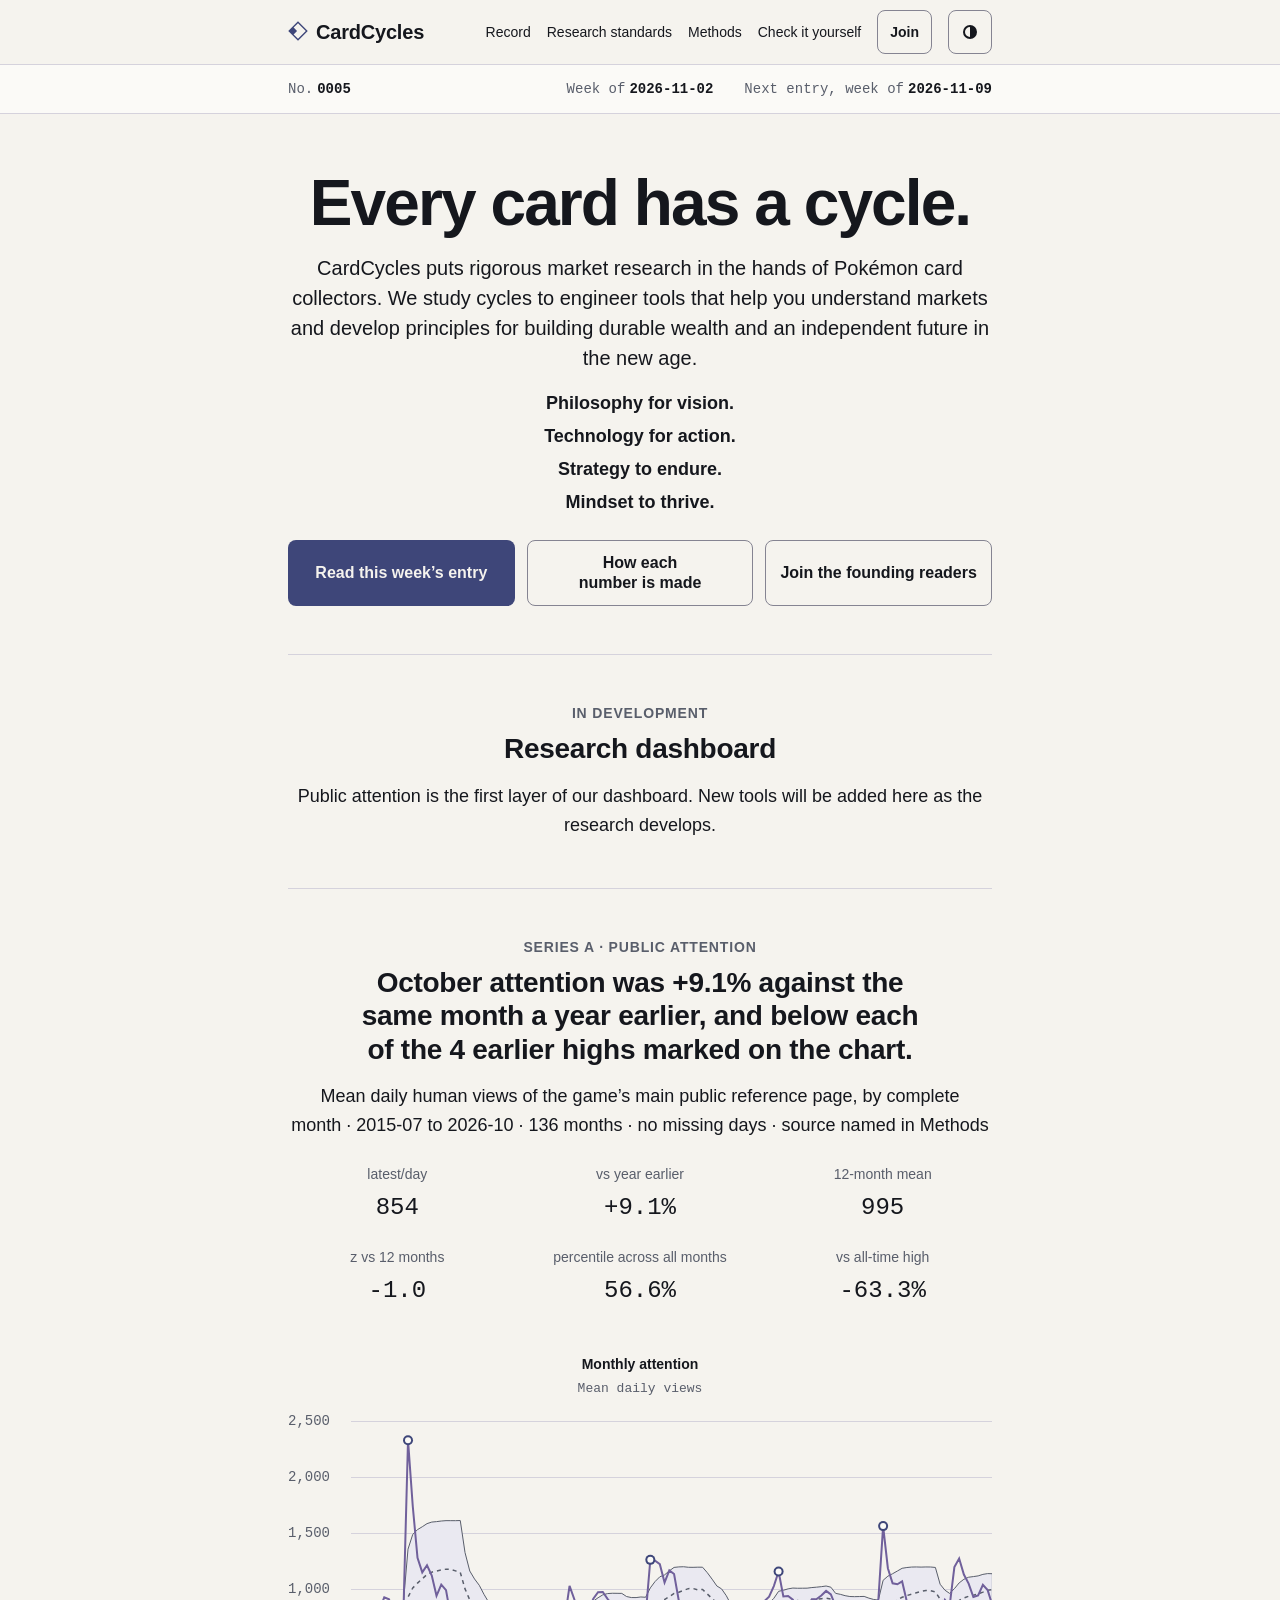
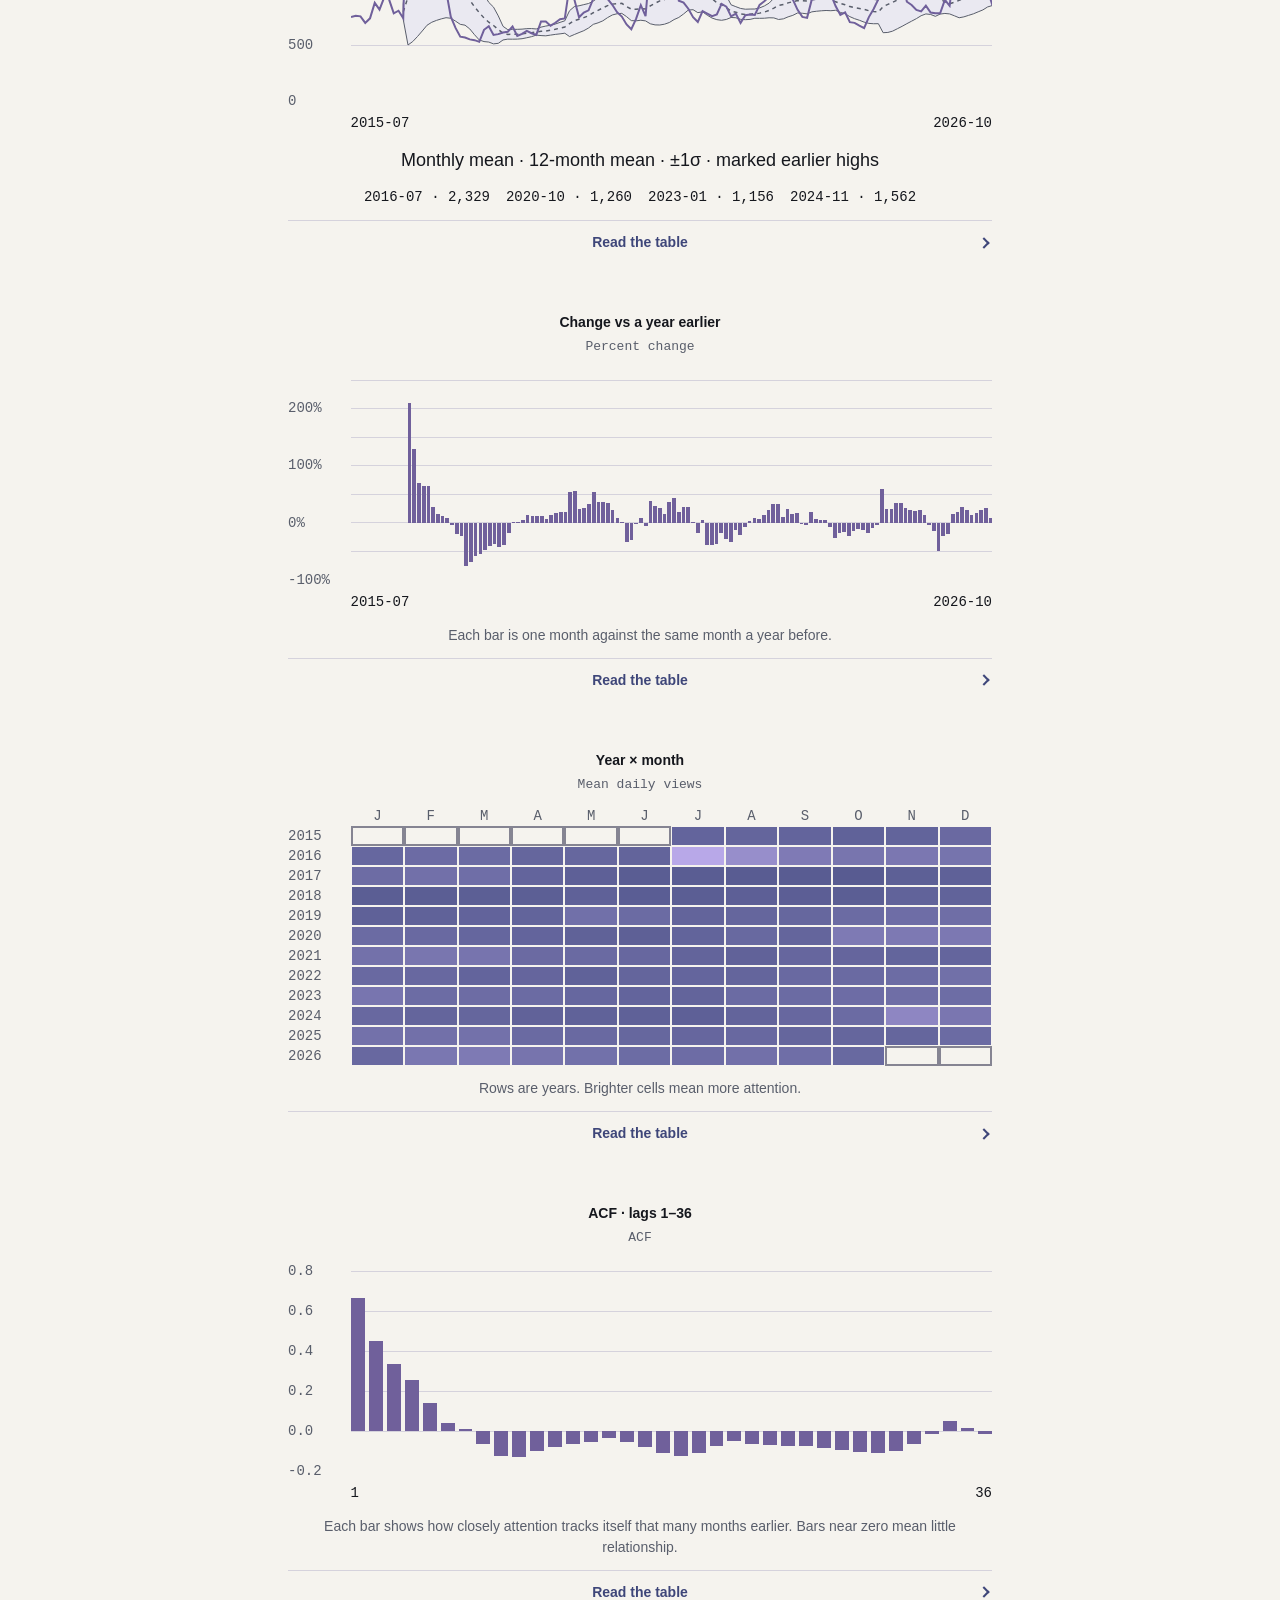
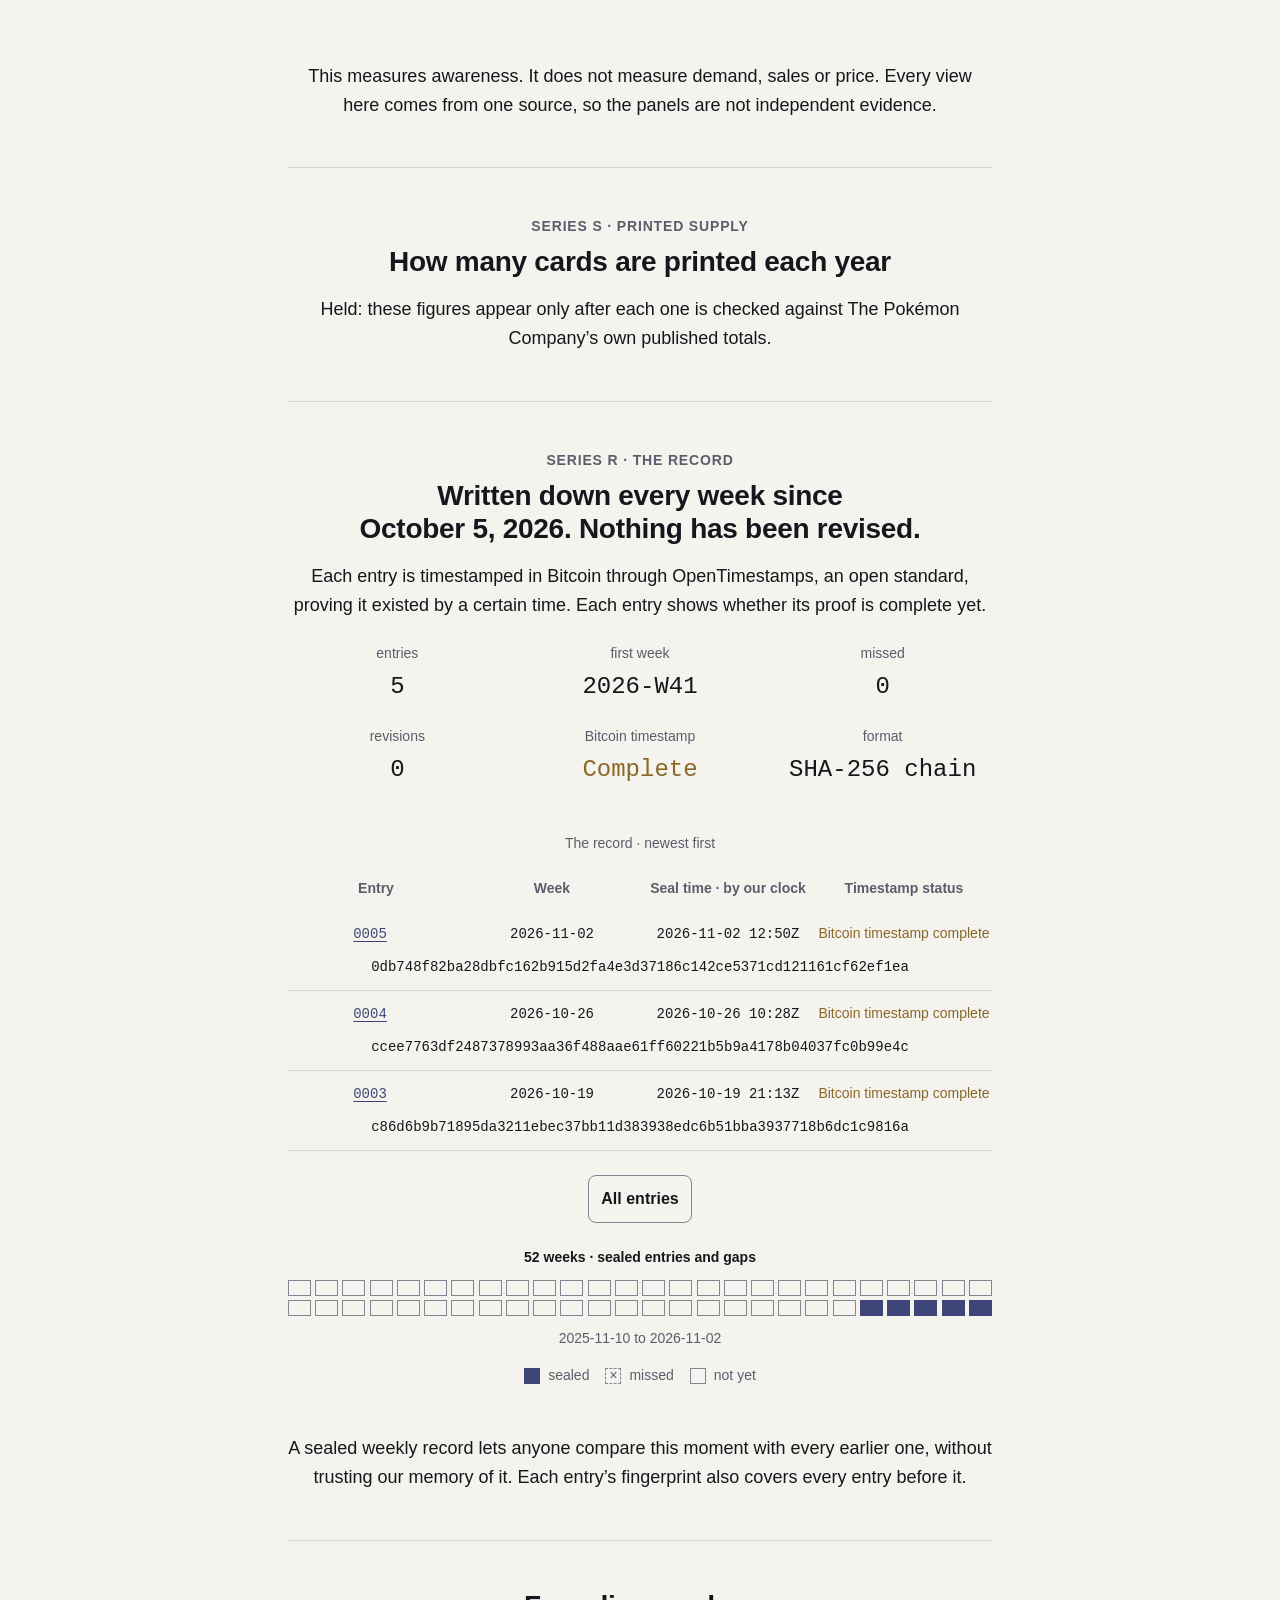
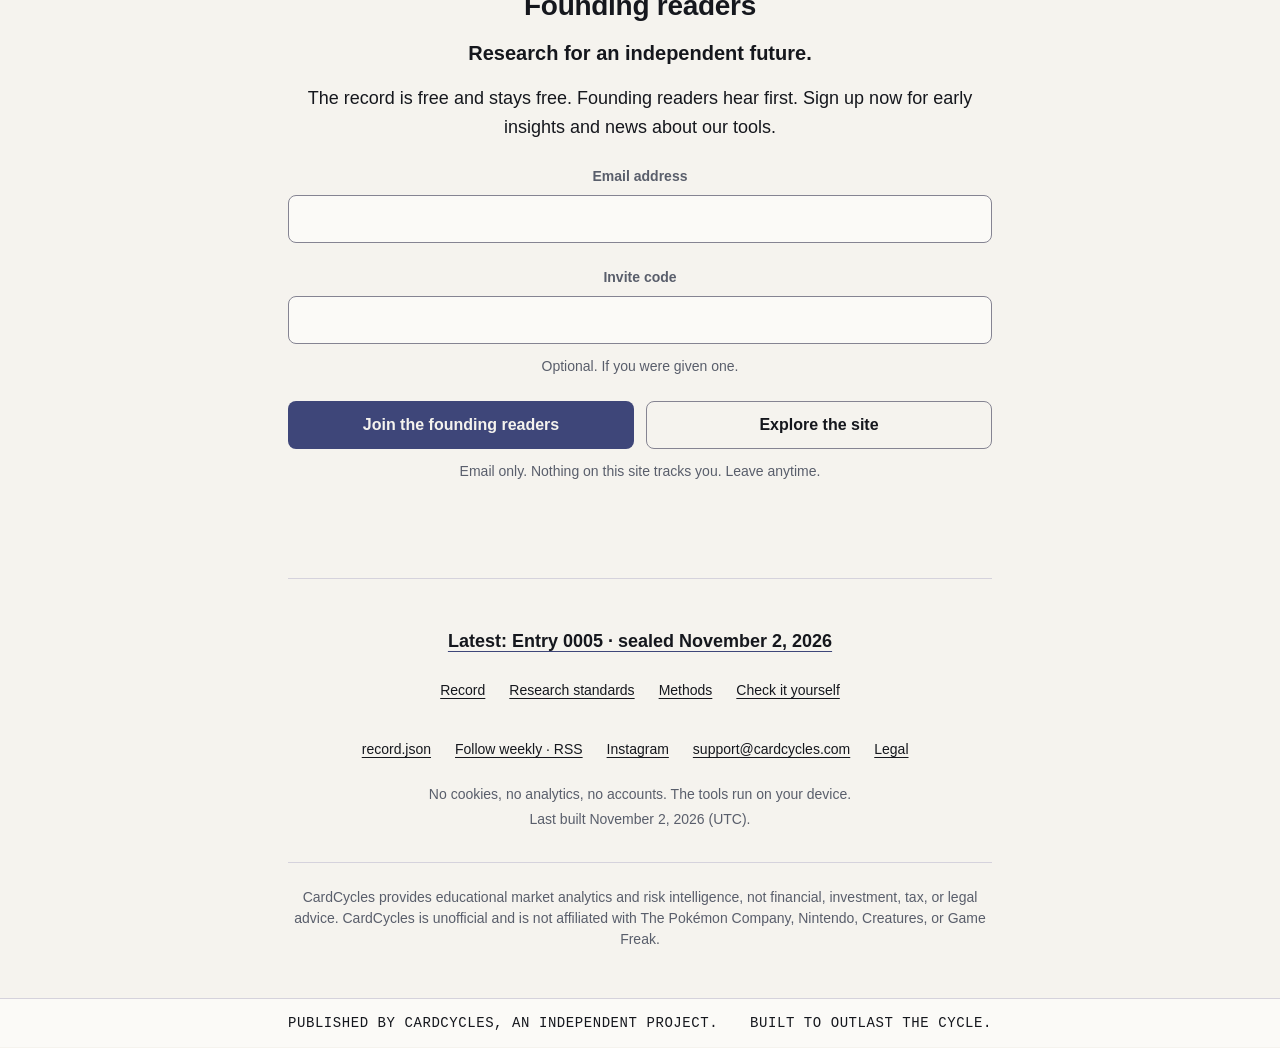
==== commit 5dfab4e8: "Record: verified export 9d47ebd776d520a9" ====
--- a/index.html
+++ b/index.html
@@ -36,11 +36,11 @@
 <header class="hdr"><div class="wrap"><a class="brand" href="/"><svg viewBox="12 12 232 232" fill="currentColor" aria-hidden="true" focusable="false"><g transform="rotate(315 128 128)"><path fill-rule="evenodd" d="M48 48H208V208H48Z M120 64H192V192H64V120H120Z"/></g></svg><b>CardCycles</b></a><nav class="nav" aria-label="Site"><a class="lk" href="/record/">Record</a><a class="lk" href="/principles/">Research standards</a><a class="lk" href="/methods/">Methods</a><a class="lk" href="/verify/">Check it yourself</a><a class="btn btn-s header-join" href="/#join">Join</a></nav><div class="tools"><button type="button" class="iconbtn" id="theme" aria-label="Switch to dark theme" title="Switch to dark theme"><svg viewBox="0 0 16 16" aria-hidden="true" focusable="false"><circle cx="8" cy="8" r="6" fill="none" stroke="currentColor" stroke-width="2"/><path d="M8 2a6 6 0 0 1 0 12z" fill="currentColor"/></svg></button><button type="button" class="menubtn" id="menubtn" aria-expanded="false" aria-controls="sheet"><span class="sr" data-menu-label>Menu</span><svg viewBox="0 0 16 16" aria-hidden="true" focusable="false"><path d="M2 4h12M2 8h12M2 12h12" fill="none" stroke="currentColor" stroke-width="2"/></svg></button></div></div></header>
 <nav class="sheet" id="sheet" aria-label="Site menu" hidden><a class="lk" href="/record/">Record</a><a class="lk" href="/principles/">Research standards</a><a class="lk" href="/methods/">Methods</a><a class="lk" href="/verify/">Check it yourself</a><a class="btn btn-p" href="/#join">Join the founding readers</a></nav>
 <div class="i-status-anchor" aria-hidden="true"><span data-status-sentinel></span></div>
-<section class="i-status" data-status-bar aria-label="Record status"><div class="i-status-stage"><div class="wrap i-status-original"><span class="seg"><span class="status-label">No.</span> <span class="status-value">0004</span></span><span class="seg"><span class="status-label">Week of</span> <span class="status-value">2026-10-26</span></span><span class="seg"><span class="status-label">Next entry, week of</span> <span class="status-value">2026-11-02</span></span></div><div class="wrap i-status-pinned" aria-hidden="true"><span class="i-status-proof">TIMESTAMPED IN BITCOIN</span></div></div><div class="wrap i-status-controls" inert><a class="lk bar-home" href="#top" aria-label="CardCycles home"><svg viewBox="12 12 232 232" fill="currentColor" aria-hidden="true" focusable="false"><g transform="rotate(315 128 128)"><path fill-rule="evenodd" d="M48 48H208V208H48Z M120 64H192V192H64V120H120Z"/></g></svg></a><button type="button" class="menubtn" id="barmenubtn" aria-expanded="false" aria-controls="sheet"><span class="sr" data-menu-label>Menu</span><svg viewBox="0 0 16 16" aria-hidden="true" focusable="false"><path d="M2 4h12M2 8h12M2 12h12" fill="none" stroke="currentColor" stroke-width="2"/></svg></button></div></section>
+<section class="i-status" data-status-bar aria-label="Record status"><div class="i-status-stage"><div class="wrap i-status-original"><span class="seg"><span class="status-label">No.</span> <span class="status-value">0005</span></span><span class="seg"><span class="status-label">Week of</span> <span class="status-value">2026-11-02</span></span><span class="seg"><span class="status-label">Next entry, week of</span> <span class="status-value">2026-11-09</span></span></div><div class="wrap i-status-pinned" aria-hidden="true"><span class="i-status-proof">TIMESTAMPED IN BITCOIN</span></div></div><div class="wrap i-status-controls" inert><a class="lk bar-home" href="#top" aria-label="CardCycles home"><svg viewBox="12 12 232 232" fill="currentColor" aria-hidden="true" focusable="false"><g transform="rotate(315 128 128)"><path fill-rule="evenodd" d="M48 48H208V208H48Z M120 64H192V192H64V120H120Z"/></g></svg></a><button type="button" class="menubtn" id="barmenubtn" aria-expanded="false" aria-controls="sheet"><span class="sr" data-menu-label>Menu</span><svg viewBox="0 0 16 16" aria-hidden="true" focusable="false"><path d="M2 4h12M2 8h12M2 12h12" fill="none" stroke="currentColor" stroke-width="2"/></svg></button></div></section>
 <main class="wrap" id="content" tabindex="-1">
-<section class="wrap i-hero page-head"><h1>Every card has a cycle.</h1><p class="lede">CardCycles puts rigorous market research in the hands of Pokémon card collectors. We study cycles to engineer tools that help you understand markets and develop principles for building durable wealth and an independent future in the new age.</p><div class="i-sub brand-pillars"><p>Philosophy for vision.</p><p>Technology for action.</p><p>Strategy to endure.</p><p>Mindset to thrive.</p></div><div class="btns all-or-stack"><a class="btn btn-p" href="/record/0004/">Read this week’s entry</a><a class="btn btn-s" href="/methods/">How each number is made</a><a class="btn btn-s" href="#join">Join the founding readers</a></div></section><section class="wrap i-section layout-section research-intro" data-c25-section><p class="eyebrow">In development</p><h2>Research dashboard</h2><p>Public attention is the first layer of our dashboard. New tools will be added here as the research develops.</p></section><section class="wrap i-section layout-section" data-c25-section id="series-a"><div class="i-card"><p class="eyebrow">Series A · Public attention</p><h2>September attention was +25.3% against the same month a year earlier, and below each of the 4 earlier highs marked on the chart.</h2><p class="i-definition">Mean daily human views of the game’s main public reference page, by complete month · 2015-07 to 2026-09 · 135 months · no missing days · source named in Methods</p><dl class="i-stats layout-grid" data-c25-grid="stats"><div><dt>latest/day</dt><dd>990</dd></div><div><dt>vs year earlier</dt><dd>+25.3%</dd></div><div><dt>12-month mean</dt><dd>989</dd></div><div><dt>z vs 12 months</dt><dd>+0.0</dd></div><div><dt>percentile across all months</dt><dd>80.7%</dd></div><div><dt>vs all-time high</dt><dd>-57.5%</dd></div></dl><figure class="i-main-chart"><figcaption>Monthly attention</figcaption><p class="i-mini-unit">Mean daily views</p><div class="i-plot"><div class="i-scale"><span class="edge-top" style="--y:0.000000000%">2,500</span><span style="--y:20.000000000%">2,000</span><span style="--y:40.000000000%">1,500</span><span style="--y:60.000000000%">1,000</span><span style="--y:80.000000000%">500</span><span class="edge-bottom" style="--y:100.000000000%">0</span></div><div><svg class="i-svg" viewBox="0 0 960 280" width="960" height="280" preserveAspectRatio="none" role="img" aria-label="Monthly attention"><title>Monthly attention</title><path class="i-grid i-zero" d="M0 280 H960"/><path class="i-grid" d="M0 224 H960"/><path class="i-grid" d="M0 168 H960"/><path class="i-grid" d="M0 112 H960"/><path class="i-grid" d="M0 56 H960"/><path class="i-grid" d="M0 0 H960"/><path class="i-band" d="M78.806 183.061 L85.9701 128.165 L93.1343 113.37 L100.299 108.626 L107.463 105.75 L114.627 102.631 L121.791 101.066 L128.955 100.636 L136.119 100.02 L143.284 99.6474 L150.448 99.6644 L157.612 99.6751 L164.776 99.5336 L171.94 131.569 L179.104 150.012 L186.269 157.958 L193.433 164.289 L200.597 173.419 L207.761 181.403 L214.925 186.108 L222.09 194.888 L229.254 205.335 L236.418 208.658 L243.582 208.36 L250.746 208.327 L257.91 208.13 L265.075 207.649 L272.239 207.576 L279.403 207.977 L286.567 206.119 L293.731 205.077 L300.896 204.26 L308.06 203.072 L315.224 201.374 L322.388 199.814 L329.552 189.688 L336.716 185.596 L343.881 184.79 L351.045 183.638 L358.209 182.5 L365.373 180.125 L372.537 176.756 L379.701 173.841 L386.866 172.589 L394.03 172.257 L401.194 172.328 L408.358 172.392 L415.522 175.538 L422.687 176.559 L429.851 176.59 L437.015 175.976 L444.179 176.273 L451.343 166.905 L458.507 160.533 L465.672 155.788 L472.836 153.894 L480 149.842 L487.164 146.417 L494.328 145.913 L501.493 145.749 L508.657 146.279 L515.821 146.335 L522.985 146.181 L530.149 146.206 L537.313 151.718 L544.478 158.139 L551.642 164.966 L558.806 167.899 L565.97 174.761 L573.134 183.799 L580.299 185.673 L587.463 187.446 L594.627 188.207 L601.791 188.055 L608.955 188.015 L616.119 186.928 L623.284 184.965 L630.448 182.149 L637.612 177.305 L644.776 170.31 L651.94 169.264 L659.104 167.86 L666.269 167.059 L673.433 167.25 L680.597 167.217 L687.761 167.16 L694.925 166.553 L702.09 166.159 L709.254 165.66 L716.418 165 L723.582 166.177 L730.746 172.349 L737.91 173.334 L745.075 174.678 L752.239 175.529 L759.403 175.663 L766.567 175.549 L773.731 175.42 L780.896 177.13 L788.06 178.455 L795.224 179.14 L802.388 159.312 L809.552 155.184 L816.716 152.711 L823.881 150.021 L831.045 147.295 L838.209 146.516 L845.373 146.061 L852.537 145.955 L859.701 146.102 L866.866 145.963 L874.03 146.005 L881.194 146.446 L888.358 163.248 L895.522 169.156 L902.687 172.435 L909.851 167.692 L917.015 161.912 L924.179 158.272 L931.343 156.222 L938.507 155.584 L945.672 154.904 L952.836 153.377 L960 152.604 L960 185.952 L952.836 188.908 L945.672 190.858 L938.507 192.83 L931.343 194.351 L924.179 195.868 L917.015 196.751 L909.851 194.794 L902.687 192.929 L895.522 192.449 L888.358 193.076 L881.194 195.352 L874.03 193.467 L866.866 192.935 L859.701 194.707 L852.537 197.653 L845.373 200.167 L838.209 202.683 L831.045 205.307 L823.881 207.726 L816.716 210.139 L809.552 211.453 L802.388 211.702 L795.224 202.677 L788.06 202.738 L780.896 202.386 L773.731 201.114 L766.567 199.26 L759.403 197.688 L752.239 195.65 L745.075 192.744 L737.91 191.369 L730.746 189.29 L723.582 189.711 L716.418 189.496 L709.254 189.787 L702.09 190.243 L694.925 190.844 L687.761 192.874 L680.597 192.269 L673.433 191.959 L666.269 194.336 L659.104 195.863 L651.94 197.854 L644.776 198.495 L637.612 196.891 L630.448 196.779 L623.284 197.22 L616.119 197.313 L608.955 197.271 L601.791 198.393 L594.627 198.673 L587.463 198.353 L580.299 196.736 L573.134 196.478 L565.97 198.459 L558.806 199.289 L551.642 198.659 L544.478 197.091 L537.313 194.262 L530.149 190.81 L522.985 191.643 L515.821 188.688 L508.657 189.036 L501.493 192.979 L494.328 196.443 L487.164 198.564 L480 201.504 L472.836 203.177 L465.672 204.004 L458.507 203.892 L451.343 202.793 L444.179 199.895 L437.015 199.244 L429.851 199.85 L422.687 199.609 L415.522 195.626 L408.358 192.362 L401.194 192.75 L394.03 193.979 L386.866 196.638 L379.701 199.856 L372.537 201.85 L365.373 203.343 L358.209 207.005 L351.045 209.674 L343.881 211.572 L336.716 213.541 L329.552 215.578 L322.388 212.207 L315.224 212.857 L308.06 213.392 L300.896 214.1 L293.731 214.826 L286.567 214.581 L279.403 214.12 L272.239 215.677 L265.075 216.764 L257.91 217.714 L250.746 218.116 L243.582 218.195 L236.418 218.137 L229.254 218.956 L222.09 222.33 L214.925 222.87 L207.761 221.061 L200.597 220.59 L193.433 218.963 L186.269 213.725 L179.104 207.933 L171.94 204.186 L164.776 203.329 L157.612 200.111 L150.448 197.256 L143.284 196.714 L136.119 197.881 L128.955 199.382 L121.791 201.252 L114.627 204.253 L107.463 209.977 L100.299 215.511 L93.1343 220.532 L85.9701 223.993 L78.806 198.561 Z"/><path class="i-mean" d="M78.806 190.811 L85.9701 176.079 L93.1343 166.951 L100.299 162.068 L107.463 157.864 L114.627 153.442 L121.791 151.159 L128.955 150.009 L136.119 148.95 L143.284 148.181 L150.448 148.46 L157.612 149.893 L164.776 151.431 L171.94 167.877 L179.104 178.973 L186.269 185.841 L193.433 191.626 L200.597 197.005 L207.761 201.232 L214.925 204.489 L222.09 208.609 L229.254 212.145 L236.418 213.398 L243.582 213.277 L250.746 213.221 L257.91 212.922 L265.075 212.207 L272.239 211.627 L279.403 211.049 L286.567 210.35 L293.731 209.952 L300.896 209.18 L308.06 208.232 L315.224 207.115 L322.388 206.011 L329.552 202.633 L336.716 199.568 L343.881 198.181 L351.045 196.656 L358.209 194.752 L365.373 191.734 L372.537 189.303 L379.701 186.849 L386.866 184.613 L394.03 183.118 L401.194 182.539 L408.358 182.377 L415.522 185.582 L422.687 188.084 L429.851 188.22 L437.015 187.61 L444.179 188.084 L451.343 184.849 L458.507 182.213 L465.672 179.896 L472.836 178.536 L480 175.673 L487.164 172.49 L494.328 171.178 L501.493 169.364 L508.657 167.657 L515.821 167.512 L522.985 168.912 L530.149 168.508 L537.313 172.99 L544.478 177.615 L551.642 181.813 L558.806 183.594 L565.97 186.61 L573.134 190.138 L580.299 191.204 L587.463 192.9 L594.627 193.44 L601.791 193.224 L608.955 192.643 L616.119 192.121 L623.284 191.092 L630.448 189.464 L637.612 187.098 L644.776 184.402 L651.94 183.559 L659.104 181.862 L666.269 180.698 L673.433 179.604 L680.597 179.743 L687.761 180.017 L694.925 178.698 L702.09 178.201 L709.254 177.723 L716.418 177.248 L723.582 177.944 L730.746 180.819 L737.91 182.352 L745.075 183.711 L752.239 185.589 L759.403 186.676 L766.567 187.404 L773.731 188.267 L780.896 189.758 L788.06 190.596 L795.224 190.908 L802.388 185.507 L809.552 183.318 L816.716 181.425 L823.881 178.873 L831.045 176.301 L838.209 174.6 L845.373 173.114 L852.537 171.804 L859.701 170.405 L866.866 169.449 L874.03 169.736 L881.194 170.899 L888.358 178.162 L895.522 180.802 L902.687 182.682 L909.851 181.243 L917.015 179.331 L924.179 177.07 L931.343 175.287 L938.507 174.207 L945.672 172.881 L952.836 171.143 L960 169.278"/><path class="i-line" d="M0 195.957 L7.16418 194.775 L14.3284 195.328 L21.4925 201.875 L28.6567 197.344 L35.8209 181.863 L42.9851 188.622 L50.1493 176.381 L57.3134 178.333 L64.4776 192.353 L71.6418 189.714 L78.806 197.187 L85.9701 19.1737 L93.1343 85.2392 L100.299 136.737 L107.463 151.417 L114.627 144.286 L121.791 154.466 L128.955 174.821 L136.119 163.676 L143.284 169.098 L150.448 195.705 L157.612 206.911 L164.776 215.645 L171.94 216.525 L179.104 218.386 L186.269 219.162 L193.433 220.835 L200.597 208.828 L207.761 205.188 L214.925 213.909 L222.09 213.116 L229.254 211.535 L236.418 210.732 L243.582 205.466 L250.746 214.977 L257.91 212.93 L265.075 209.801 L272.239 212.206 L279.403 213.895 L286.567 200.446 L293.731 200.408 L300.896 204.646 L308.06 201.74 L315.224 198.139 L322.388 197.475 L329.552 164.933 L336.716 178.203 L343.881 196.278 L351.045 191.502 L358.209 189.366 L365.373 177.675 L372.537 171.274 L379.701 170.952 L386.866 177.82 L394.03 183.796 L401.194 191.198 L408.358 195.522 L415.522 203.396 L422.687 208.227 L429.851 197.915 L437.015 184.175 L444.179 195.059 L451.343 138.851 L458.507 139.642 L465.672 143.15 L472.836 161.5 L480 149.444 L487.164 153.003 L494.328 179.775 L501.493 181.628 L508.657 187.746 L515.821 196.166 L522.985 200.982 L530.149 190.213 L537.313 192.633 L544.478 195.141 L551.642 193.522 L558.806 182.874 L565.97 185.636 L573.134 195.342 L580.299 192.569 L587.463 201.972 L594.627 194.23 L601.791 193.569 L608.955 194.017 L616.119 183.941 L623.284 180.291 L630.448 175.609 L637.612 165.124 L644.776 150.528 L651.94 175.512 L659.104 174.977 L666.269 178.606 L673.433 188.846 L680.597 195.895 L687.761 196.856 L694.925 178.196 L702.09 177.968 L709.254 174.561 L716.418 169.911 L723.582 173.47 L730.746 185.035 L737.91 193.899 L745.075 191.292 L752.239 201.141 L759.403 201.882 L766.567 204.643 L773.731 207.207 L780.896 196.083 L788.06 188.033 L795.224 178.3 L802.388 105.101 L809.552 147.204 L816.716 162.317 L823.881 163.276 L831.045 160.424 L838.209 180.727 L845.373 184.052 L852.537 188.929 L859.701 190.411 L866.866 184.619 L874.03 191.475 L881.194 192.253 L888.358 192.259 L895.522 178.886 L902.687 184.872 L909.851 146.008 L917.015 137.485 L924.179 153.589 L931.343 162.653 L938.507 175.974 L945.672 174.496 L952.836 163.758 L960 169.098"/><g class="i-high-pt"><title>Earlier high · 2016-07</title><path class="i-high" d="M85.9701 19.1737h0" stroke-linecap="round" vector-effect="non-scaling-stroke"/><path class="i-high-center" d="M85.9701 19.1737h0" stroke-linecap="round" vector-effect="non-scaling-stroke"/></g><g class="i-high-pt"><title>Earlier high · 2020-10</title><path class="i-high" d="M451.343 138.851h0" stroke-linecap="round" vector-effect="non-scaling-stroke"/><path class="i-high-center" d="M451.343 138.851h0" stroke-linecap="round" vector-effect="non-scaling-stroke"/></g><g class="i-high-pt"><title>Earlier high · 2023-01</title><path class="i-high" d="M644.776 150.528h0" stroke-linecap="round" vector-effect="non-scaling-stroke"/><path class="i-high-center" d="M644.776 150.528h0" stroke-linecap="round" vector-effect="non-scaling-stroke"/></g><g class="i-high-pt"><title>Earlier high · 2024-11</title><path class="i-high" d="M802.388 105.101h0" stroke-linecap="round" vector-effect="non-scaling-stroke"/><path class="i-high-center" d="M802.388 105.101h0" stroke-linecap="round" vector-effect="non-scaling-stroke"/></g></svg><div class="i-axis"><span>2015-07</span><span>2026-09</span></div></div></div><div class="i-caption"><p>Monthly mean · 12-month mean · ±1σ · marked earlier highs</p><div class="i-high-labels"><span>2016-07 · 2,329</span><span>2020-10 · 1,260</span><span>2023-01 · 1,156</span><span>2024-11 · 1,562</span></div></div><details class="view-table"><summary>Read the table</summary><div class="tscroll" role="region" tabindex="0" aria-label="Monthly attention"><table class="tbl"><caption>Monthly attention</caption><thead><tr><th scope="col">Month</th><th scope="col">Mean/day</th><th scope="col">12-month mean</th><th scope="col">σ</th></tr></thead><tbody><tr><th scope="row">2026-09</th><td>990</td><td>989</td><td>149</td></tr><tr><th scope="row">2026-08</th><td>1,038</td><td>972</td><td>159</td></tr><tr><th scope="row">2026-07</th><td>942</td><td>956</td><td>161</td></tr><tr><th scope="row">2026-06</th><td>929</td><td>945</td><td>166<